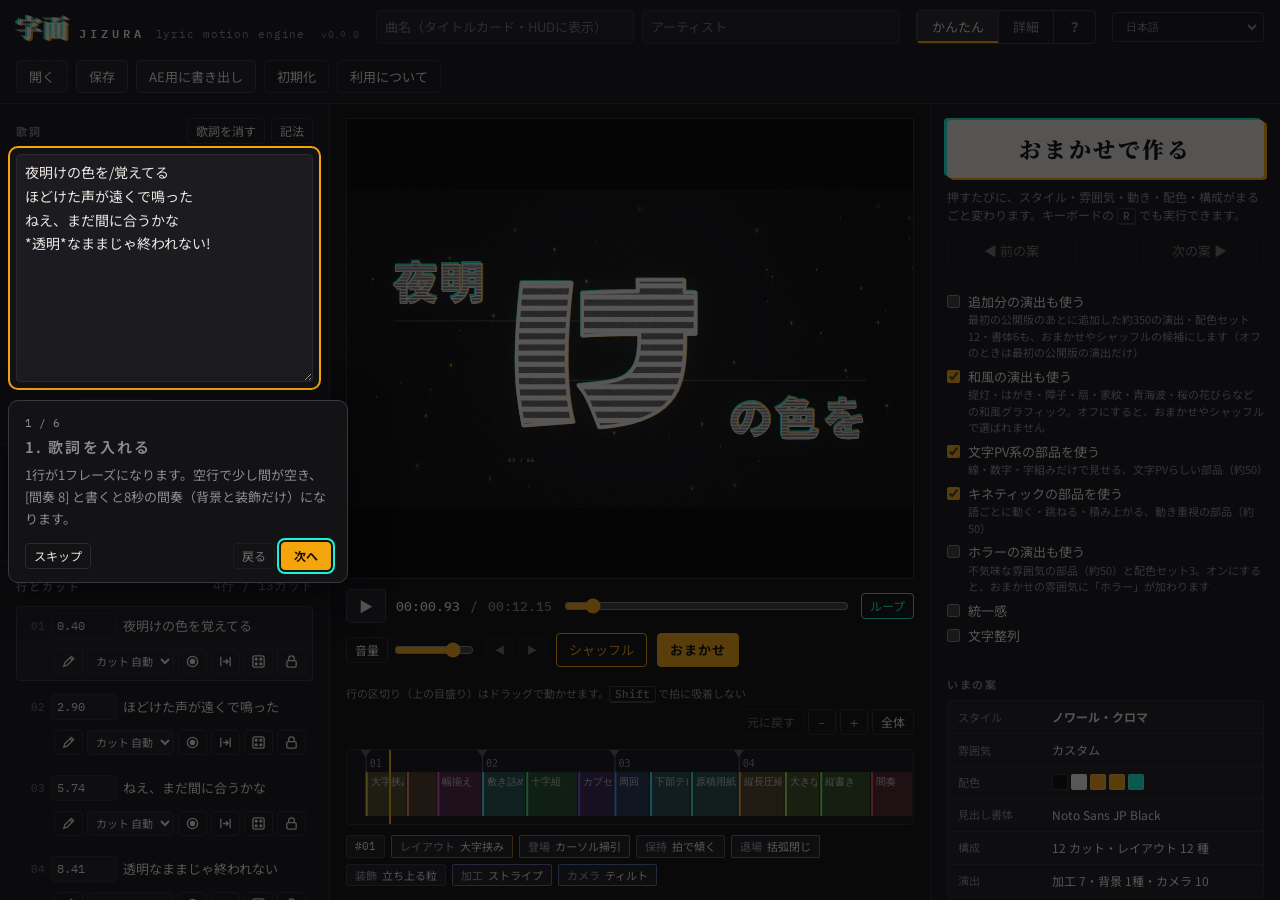
==== index.html @ 5ba3608b "Add a desktop window and photo staging for lyric videos. Open JIZURA in its own window, place pictur" ====
<!doctype html>
<html lang="ja">
<head>
<meta charset="utf-8">
<meta name="viewport" content="width=device-width, initial-scale=1, viewport-fit=cover">
<title>JIZURA 字面</title>
<meta name="description" content="歌詞を入れると文字PV（リリックモーション）を自動で組み立てて MP4 に書き出すブラウザアプリ">
<link rel="canonical" href="https://852wa.github.io/JIZURA/">
<link rel="alternate" hreflang="ja" href="https://852wa.github.io/JIZURA/">
<link rel="alternate" hreflang="en" href="https://852wa.github.io/JIZURA/en/">
<link rel="alternate" hreflang="zh-Hant" href="https://852wa.github.io/JIZURA/zh-hant/">
<link rel="alternate" hreflang="zh-Hans" href="https://852wa.github.io/JIZURA/zh-hans/">
<link rel="alternate" hreflang="ko" href="https://852wa.github.io/JIZURA/ko/">
<link rel="alternate" hreflang="id-ID" href="https://852wa.github.io/JIZURA/id/">
<link rel="alternate" hreflang="vi" href="https://852wa.github.io/JIZURA/vi/">
<meta property="og:type" content="website">
<meta property="og:title" content="JIZURA 字面">
<meta property="og:description" content="歌詞を入れると文字PV（リリックモーション）を自動で組み立てて MP4 に書き出すブラウザアプリ">
<meta property="og:url" content="https://852wa.github.io/JIZURA/">
<meta name="twitter:card" content="summary">
<link rel="preconnect" href="https://fonts.googleapis.com">
<link rel="preconnect" href="https://fonts.gstatic.com" crossorigin>
<style>
:root {
  color-scheme: dark;
  --ink: #0c0c0e;
  --panel: #131316;
  --raised: #1b1b20;
  --raised2: #232329;
  --line: #2a2a31;
  --line2: #383840;
  --text: #ece7e1;
  --muted: #8e8a94;
  --faint: #5d5a63;
  --amber: #f5a50c;
  --cyan: #16f4d4;
  --rose: #ff6f9c;
  --danger: #ff5a6a;
  --ui: "IBM Plex Sans JP", "Noto Sans JP", "Hiragino Sans", "Yu Gothic UI", "Meiryo", system-ui, sans-serif;
  --mono: "IBM Plex Mono", "SFMono-Regular", Consolas, monospace;
  --brand: "Zen Old Mincho", "Noto Serif JP", "Yu Mincho", serif;
  --r: 4px;
}
html, body { height: 100%; }
[hidden] { display: none !important; }
body { margin: 0; background: var(--ink); color: var(--text); font: 13px/1.5 var(--ui); -webkit-font-smoothing: antialiased; }
* { box-sizing: border-box; }
button, input, select, textarea { font: inherit; color: inherit; }
:focus-visible { outline: 2px solid var(--cyan); outline-offset: 2px; }
@media (prefers-reduced-motion: reduce) { * { transition: none !important; } }

#app { display: flex; flex-direction: column; min-height: 100%; }

/* ---------- top bar ---------- */
.bar { display: flex; align-items: center; gap: 16px; padding-block: 10px; padding-inline: 16px; border-bottom: 1px solid var(--line); background: var(--panel); flex-wrap: wrap; }
.brand { display: flex; align-items: baseline; gap: 10px; min-width: 0; }
.brand .mark { font: 900 26px/1 var(--brand); letter-spacing: 0.02em; color: var(--text); text-shadow: -2px -1px 0 rgba(22,244,212,0.85), 2px 1px 0 rgba(245,165,12,0.9); }
.brand .word { font: 600 12px/1 var(--mono); letter-spacing: 0.34em; color: var(--text); }
.brand .tag { font: 400 11px/1 var(--mono); color: var(--muted); letter-spacing: 0.08em; }
.brand .ver { font: 400 10px/1 var(--mono); color: var(--muted); opacity: 0.8; margin-left: 6px; letter-spacing: 0.04em; }
.proj { display: flex; gap: 8px; flex: 1 1 280px; min-width: 0; }
.proj input { flex: 1 1 0; min-width: 0; }
.acts { display: flex; gap: 8px; flex-wrap: wrap; }
.lang-switch { display: inline-flex; align-items: center; gap: 3px; flex: none; font: 500 11px var(--mono); border: 1px solid var(--line2); border-radius: var(--r); padding: 3px; }
.lang-switch a, .lang-switch span { display: inline-block; padding: 3px 7px; color: var(--muted); text-decoration: none; border-radius: 2px; }
.lang-switch a:hover { color: var(--text); background: var(--raised2); }
.lang-switch [aria-current=page] { color: var(--ink); background: var(--amber); }
html[lang=en] { --ui: system-ui, -apple-system, "Segoe UI", sans-serif; --brand: Georgia, "Times New Roman", serif; }
html[lang=zh-Hant] { --ui: "Noto Sans TC", "PingFang TC", "Microsoft JhengHei", system-ui, sans-serif; }
html[lang=ko] { --ui: "Noto Sans KR", "Apple SD Gothic Neo", "Malgun Gothic", system-ui, sans-serif; --brand: "Noto Serif KR", "AppleMyungjo", "Batang", serif; }
html[lang=en] .work { grid-template-columns: minmax(315px, 365px) minmax(0, 1fr) minmax(350px, 395px); }
html[lang=en] .slider { grid-template-columns: 124px minmax(0, 1fr) 36px 30px; }
html[lang=en] .now-row { grid-template-columns: 105px minmax(0, 1fr); }
html[lang=en] .font-row { grid-template-columns: 95px minmax(0, 1fr); }
html[lang=en] .ln .tools select { max-width: 130px; }
html[lang=en] .fields .field { overflow-wrap: anywhere; }
html[lang=en] .easy-grid button, html[lang=en] .tabs button { white-space: normal; line-height: 1.2; }

/* ---------- controls ---------- */
input[type=text], input[type=number], input:not([type]), select, textarea {
  background: var(--raised); border: 1px solid var(--line); border-radius: var(--r); padding: 6px 8px; min-width: 0;
}
input[type=number] { font-family: var(--mono); }
textarea { width: 100%; resize: vertical; line-height: 1.7; }
select { padding-right: 4px; }
button { background: var(--raised); border: 1px solid var(--line2); border-radius: var(--r); padding: 6px 12px; cursor: pointer; white-space: nowrap; }
button:hover { background: var(--raised2); border-color: #4a4a54; }
button:disabled { opacity: 0.45; cursor: not-allowed; }
button.small { padding: 3px 8px; font-size: 12px; }
button.ghost { background: transparent; border-color: var(--line); }
button.primary { background: var(--amber); color: #120c00; border-color: var(--amber); font-weight: 700; }
button.primary:hover { background: #ffb52a; }
button.accent { border-color: var(--amber); color: var(--amber); background: transparent; }
button.accent:hover { background: rgba(245,165,12,0.1); }
button[aria-pressed=true] { border-color: var(--cyan); color: var(--cyan); }
button.icon { padding: 4px 6px; line-height: 0; }
button.icon svg { width: 15px; height: 15px; }
label.file { position: relative; display: inline-flex; align-items: center; gap: 6px; background: var(--raised); border: 1px dashed var(--line2); border-radius: var(--r); padding: 6px 12px; cursor: pointer; }
label.file:hover { border-color: var(--amber); }
label.file input { position: absolute; inset: 0; opacity: 0; cursor: pointer; width: 100%; }
.muted { color: var(--muted); }
.mono { font-family: var(--mono); }
h2, h3 { margin: 0; font-weight: 600; }
h2 { font-size: 11px; letter-spacing: 0.18em; color: var(--muted); }
h3 { font-size: 11px; letter-spacing: 0.14em; color: var(--muted); margin-top: 18px; margin-bottom: 8px; }

/* ---------- workspace ---------- */
.work { flex: 1; display: grid; grid-template-columns: minmax(270px, 330px) minmax(0, 1fr) minmax(290px, 350px); min-height: 0; }
.col { min-width: 0; min-height: 0; }
.col-left, .col-right { background: var(--panel); overflow: auto; }
.col-left { border-right: 1px solid var(--line); }
.col-right { border-left: 1px solid var(--line); }
.sec { padding: 14px 16px; border-bottom: 1px solid var(--line); display: flex; flex-direction: column; gap: 10px; }
.sec-h { display: flex; align-items: center; justify-content: space-between; gap: 8px; }
#lyrics { min-height: 150px; font-size: 14px; }
.syntax { font-size: 12px; color: var(--muted); background: var(--raised); border: 1px solid var(--line); border-radius: var(--r); padding: 10px 12px; }
.syntax code { font-family: var(--mono); color: var(--amber); }
.syntax ul { margin: 0; padding-left: 16px; display: grid; gap: 3px; }
.row { display: flex; align-items: center; gap: 8px; flex-wrap: wrap; }
.audio-name { font-size: 12px; overflow-wrap: anywhere; }
.fields { display: grid; grid-template-columns: repeat(3, minmax(0, 1fr)); gap: 8px; }
.field { display: flex; flex-direction: column; gap: 4px; font-size: 11px; color: var(--muted); }
.field input, .field select { width: 100%; }
.tapbox { border: 1px solid var(--amber); border-radius: var(--r); padding: 10px; display: grid; gap: 8px; background: rgba(245,165,12,0.06); }
.tapbox .next { font-size: 15px; }
button.tap { font: 700 18px/1 var(--mono); letter-spacing: 0.2em; padding: 16px; background: var(--amber); color: #120c00; border-color: var(--amber); }
/* タップ同期中は行一覧の自動スクロールで押せなくなるので、左カラムの先頭に貼り付けて固定する */
.col-left > #tapPanel { position: sticky; top: 0; z-index: 20; margin: 10px 12px; background-color: var(--panel); background-image: linear-gradient(rgba(245,165,12,0.10), rgba(245,165,12,0.10)); box-shadow: 0 10px 24px rgba(0,0,0,0.5); }
.tapbox.compact .hint { display: none; }
/* 固定レイアウトにならない広さ／高さのときは、左カラムがスクロールしないのでビューポートに重ねて固定する */
@media (max-width: 1180px), (max-height: 619px) {
  .col-left > #tapPanel { position: fixed; top: 8px; left: 8px; right: 8px; bottom: auto; margin: 0; max-height: 62vh; overflow: auto; box-shadow: 0 14px 40px rgba(0,0,0,0.6); }
}

/* line list */
#lineList { list-style: none; margin: 0; padding: 0; display: grid; gap: 6px; }
.ln { display: grid; grid-template-columns: 22px 66px minmax(0, 1fr); gap: 4px 6px; align-items: center; padding: 6px; border: 1px solid transparent; border-radius: var(--r); }
.ln:hover { background: var(--raised); }
.ln.cur { border-color: var(--line2); background: var(--raised); }
.ln .no { font: 500 11px var(--mono); color: var(--faint); text-align: right; }
.ln .time { width: 100%; padding: 3px 5px; font-size: 12px; }
.ln .txt { overflow: hidden; text-overflow: ellipsis; white-space: nowrap; cursor: pointer; }
.ln .meta { grid-column: 2 / 4; display: flex; justify-content: space-between; align-items: flex-start; gap: 6px; flex-wrap: wrap; }
.ln .tools { display: flex; gap: 4px; flex: 0 1 auto; flex-wrap: wrap; justify-content: flex-end; margin-left: auto; }
.ln .tools select { padding: 2px 4px; font-size: 11px; max-width: 92px; width: auto; }
.ln .cuts { display: flex; gap: 4px; flex-wrap: wrap; min-width: 0; flex: 1 1 140px; }
.ln .cuts span { font-size: 10px; padding: 1px 6px; border-radius: 2px; border: 1px solid var(--line2); color: var(--muted); cursor: pointer; }
.ln .cuts span:hover { color: var(--text); border-color: var(--amber); }
.ln .cuts select.cut-lay { font-size: 10px; padding: 1px 4px; max-width: 112px; border: 1px solid var(--line2); border-radius: 2px; background: var(--raised); color: var(--text); }
.ln .cuts select.cut-lay.is-forced { border-color: var(--amber); color: var(--text); }

/* ---------- stage ---------- */
.col-stage { display: flex; flex-direction: column; gap: 10px; padding: 14px 16px; min-width: 0; }
.viewport { position: relative; width: 100%; background: #000; border: 1px solid var(--line); display: grid; place-items: center; overflow: hidden; }
.viewport canvas { display: block; width: 100%; height: auto; max-height: 68vh; object-fit: contain; }
.field-wide { grid-column: span 2; }
.lang-row { display: flex; align-items: center; flex-wrap: wrap; gap: 6px; margin-top: 6px; font-size: 11px; color: var(--muted); }
.lang-row select { width: auto; }
.key-badge { position: absolute; right: 10px; top: 10px; background: rgba(12,12,14,0.78); border: 1px solid var(--line2); color: #fff; padding: 3px 8px; border-radius: var(--r); font-size: 11px; pointer-events: none; letter-spacing: .04em; }
.key-badge i { display: inline-block; width: 9px; height: 9px; border-radius: 2px; margin-right: 6px; vertical-align: -1px; border: 1px solid rgba(255,255,255,.5); }
.overlay-msg { position: absolute; left: 12px; bottom: 12px; background: rgba(12,12,14,0.85); border: 1px solid var(--line2); padding: 6px 10px; border-radius: var(--r); font-size: 12px; }
.transport { display: flex; align-items: center; gap: 10px; flex-wrap: wrap; }
.transport .vol { display: inline-flex; align-items: center; gap: 4px; }
.transport .vol input[type=range] { flex: 0 0 80px; width: 80px; }
#btnLoop[data-mode="line"], #btnLoop[data-mode="cut"] { color: var(--amber); }
#btnLoop[aria-pressed="false"] { opacity: 0.55; }
.transport .tc { font: 500 13px var(--mono); font-variant-numeric: tabular-nums; }
.transport input[type=range] { flex: 1 1 160px; accent-color: var(--amber); }
button.play { width: 40px; height: 34px; padding: 0; font-size: 14px; }
/* timeline controls, export range, line tools */
.tl-bar { display: flex; justify-content: space-between; align-items: center; gap: 8px; margin: 8px 0 4px; flex-wrap: wrap; }
.tl-hint { font-size: 11px; }
.tl-btns { display: flex; gap: 4px; margin-left: auto; }
.rng-row { display: flex; align-items: center; gap: 6px; flex-wrap: wrap; margin: 10px 0 2px; font-size: 12px; }
.rng-row select { width: auto; max-width: 150px; }
.rng-lab { color: var(--muted); font-size: 11px; }
.rngInfo { font-size: 11px; }
.ln.in-range { border-color: var(--amber); }
.ln.is-inter .txt { color: var(--muted); font-style: italic; }
.ln .txt-edit { width: 100%; padding: 3px 6px; font-size: 13px; }
.ln .tools .icon[aria-pressed=true] { color: var(--amber); }
#timeline { width: 100%; height: 76px; display: block; background: var(--panel); border: 1px solid var(--line); border-radius: var(--r); cursor: pointer; touch-action: none; }
.cutinfo { display: flex; gap: 6px; flex-wrap: wrap; align-items: center; min-height: 26px; flex: none; }
.cutinfo .cut-roll { margin-left: 2px; }
.chip { font-size: 11px; padding: 2px 8px; border-radius: 2px; border: 1px solid var(--line2); color: var(--text); background: var(--raised); }
.chip b { font-weight: 500; color: var(--muted); margin-right: 5px; }
button.chip { cursor: pointer; font: inherit; }
button.chip:hover { border-color: var(--amber); color: var(--text); }
button.chip.is-forced { border-color: var(--amber); }
button.chip[aria-pressed=true] { border-color: var(--cyan); color: var(--cyan); }
.cut-pick { border: 1px solid var(--line); border-radius: var(--r); background: var(--panel); padding: 8px; max-height: min(42vh, 420px); overflow: auto; }
.cut-pick-h { display: flex; align-items: center; gap: 8px; margin-bottom: 8px; position: sticky; top: 0; background: var(--panel); z-index: 1; padding-bottom: 4px; }
.cut-pick-h strong { font-size: 12px; }
.cut-pick-h .muted { flex: 1; font-size: 11px; }
.cut-pick .tech-grid { display: grid; grid-template-columns: repeat(auto-fill, minmax(112px, 1fr)); gap: 8px; padding: 0; min-height: 96px; }
.cut-pick .tcard { cursor: pointer; width: 100%; text-align: left; }
.cut-pick .tcard.is-on { border-color: var(--amber); box-shadow: 0 0 0 1px var(--amber); }
.cut-pick .tcard canvas { width: 100%; aspect-ratio: 16 / 9; display: block; background: #0c0c0e; }
.chip { font-size: 11px; padding: 2px 8px; border-radius: 2px; border: 1px solid var(--line2); color: var(--text); background: var(--raised); }
.chip b { font-weight: 500; color: var(--muted); margin-right: 5px; }
.chip.l { border-color: rgba(245,165,12,0.6); }
.chip.e { border-color: rgba(22,244,212,0.55); }
.chip.x { border-color: rgba(255,111,156,0.6); }
.chip.h { border-color: #55525c; }
.hint { font-size: 12px; color: var(--muted); }

/* ---------- right panel ---------- */
.tabs { display: grid; grid-template-columns: repeat(4, 1fr); border-bottom: 1px solid var(--line); position: sticky; top: 0; background: var(--panel); z-index: 2; }
.tabs button { border: 0; border-radius: 0; background: transparent; padding: 11px 4px; color: var(--muted); border-bottom: 2px solid transparent; }
.tabs button[aria-selected=true] { color: var(--text); border-bottom-color: var(--amber); }
.tabpane { padding: 14px 16px 24px; }
.style-grid { display: grid; grid-template-columns: repeat(3, minmax(0, 1fr)); gap: 8px; }
.stile { display: flex; flex-direction: column; gap: 5px; padding: 0; border: 1px solid var(--line); background: transparent; border-radius: var(--r); overflow: hidden; text-align: left; }
.stile canvas { width: 100%; aspect-ratio: 16 / 9; display: block; }
.stile span { font-size: 11px; padding: 0 7px 6px; white-space: nowrap; overflow: hidden; text-overflow: ellipsis; }
.stile[aria-pressed=true] { border-color: var(--amber); box-shadow: 0 0 0 1px var(--amber); color: var(--text); }
.slider { display: grid; grid-template-columns: 96px minmax(0, 1fr) 36px 30px; gap: 8px; align-items: center; margin-bottom: 8px; }
.slider input { width: 100%; accent-color: var(--amber); }
.slider output { font: 500 11px var(--mono); color: var(--muted); text-align: right; }
.checks { display: grid; grid-template-columns: repeat(2, minmax(0, 1fr)); gap: 3px 10px; }
.checks label { display: flex; align-items: center; gap: 6px; font-size: 12px; padding: 2px 0; }
.checks input { accent-color: var(--amber); }
.tgroup .checks.tech-grid { display: grid; grid-template-columns: repeat(auto-fill, minmax(128px, 1fr)); gap: 8px; padding: 0 10px 10px; }
.tcard { display: flex; flex-direction: column; gap: 4px; padding: 0; border: 1px solid var(--line); border-radius: var(--r); overflow: hidden; background: var(--panel); cursor: pointer; }
.tcard:hover { border-color: var(--line2); }
.tcard canvas { width: 100%; aspect-ratio: 16 / 9; display: block; background: #0c0c0e; }
.tcard .tcard-name { display: flex; align-items: center; gap: 5px; font-size: 11px; padding: 0 6px 6px; min-width: 0; }
.tcard .tcard-name span { white-space: nowrap; overflow: hidden; text-overflow: ellipsis; min-width: 0; }
.tcard.set-off { opacity: 0.5; }
.group-h { display: flex; justify-content: space-between; align-items: center; margin-top: 16px; margin-bottom: 6px; }
.tgroup { border: 1px solid var(--line); border-radius: var(--r); margin-bottom: 8px; background: var(--raised); }
.tgroup summary { display: flex; justify-content: space-between; align-items: center; padding: 8px 10px; cursor: pointer; list-style: none; font-size: 12px; }
.tgroup summary::-webkit-details-marker { display: none; }
.tgroup summary::before { content: '▸'; color: var(--muted); margin-right: 8px; transition: transform .15s; }
.tgroup[open] summary::before { transform: rotate(90deg); }
.tgroup .tg-name { flex: 1; font-weight: 600; }
.tgroup .tg-cnt { color: var(--muted); font-size: 11px; }
/* locks: same look as the per-line lock button (icon ghost + SVG, accent colour while pressed) */
.tgroup summary .lk { flex: none; margin-left: 6px; }
.lk[aria-pressed="true"] { color: var(--amber); }
.tgroup .tg-tools { display: flex; gap: 6px; padding: 0 10px 8px; }
.tgroup .checks { padding: 0 10px 10px; }
.chip.t { border-color: rgba(180,140,255,0.6); }
.chip.b { border-color: rgba(120,200,120,0.55); }
.chip.c { border-color: rgba(120,170,255,0.6); }
.group-h:first-child { margin-top: 0; }
.color-row { display: grid; grid-template-columns: repeat(3, minmax(0, 1fr)); gap: 8px; }
.color-row label { display: flex; flex-direction: column; gap: 3px; font-size: 11px; color: var(--muted); }
.color-row input[type=color] { width: 100%; height: 28px; padding: 0; border: 1px solid var(--line); background: transparent; border-radius: var(--r); }
.font-row { display: grid; grid-template-columns: 70px minmax(0, 1fr); gap: 8px; align-items: center; margin-bottom: 6px; font-size: 12px; }
.progress { height: 6px; background: var(--raised2); border-radius: 3px; overflow: hidden; }
.progress i { display: block; height: 100%; width: 0; background: linear-gradient(90deg, var(--cyan), var(--amber)); }
.outbtns { display: grid; gap: 8px; margin-top: 12px; }
.outbtns button { padding: 10px 12px; }
.note { font-size: 12px; color: var(--muted); border-left: 2px solid var(--line2); padding-left: 10px; margin-top: 12px; }
.kbd { font: 500 11px var(--mono); border: 1px solid var(--line2); border-bottom-width: 2px; padding: 0 5px; border-radius: 3px; }

label.check { display: flex; align-items: flex-start; gap: 8px; margin-bottom: 8px; cursor: pointer; }
label.check input { margin: 3px 0 0; flex: none; accent-color: var(--amber); }
label.check small { display: block; font-size: 11px; color: var(--muted); }

/* ---------- modes / おまかせ ---------- */
.modes { display: inline-flex; border: 1px solid var(--line2); border-radius: var(--r); overflow: hidden; }
.modes button { border: 0; border-radius: 0; background: transparent; padding: 6px 14px; color: var(--muted); }
.modes button + button { border-left: 1px solid var(--line2); }
.modes button[aria-pressed=true] { background: var(--raised2); color: var(--text); box-shadow: inset 0 -2px 0 var(--amber); }
#app.is-easy .tabs, #app.is-easy .tabpane, #app.is-easy .pro-only { display: none !important; }
.hist-btns { display: inline-flex; gap: 4px; }
button.icon-txt { font-size: 10px; min-width: 28px; }
.transport #btnOmakase { letter-spacing: 0.08em; }

.easy { padding: 16px 16px 28px; display: grid; gap: 18px; }
.easy h3 { margin: 0 0 8px; }
.easy-hero { display: grid; gap: 10px; }
button.omakase {
  position: relative; padding: 18px 14px; font: 900 22px/1 var(--brand); letter-spacing: 0.12em;
  background: var(--text); color: var(--ink); border: 0; border-radius: var(--r);
  box-shadow: -3px -2px 0 var(--cyan), 3px 2px 0 var(--amber);
  transition: transform .12s ease, box-shadow .12s ease;
}
button.omakase:hover { background: #fff; box-shadow: -5px -3px 0 var(--cyan), 5px 3px 0 var(--amber); }
button.omakase:active { transform: translateY(1px) scale(0.99); box-shadow: -1px -1px 0 var(--cyan), 1px 1px 0 var(--amber); }
button.omakase:disabled { box-shadow: none; }
.easy-hero .hint { margin: 0; }
.hist-row { display: grid; grid-template-columns: 1fr auto 1fr; gap: 8px; align-items: center; }
.hist-row #histPos { font-size: 11px; text-align: center; min-width: 44px; }
.now { display: grid; gap: 1px; background: var(--line); border: 1px solid var(--line); border-radius: var(--r); overflow: hidden; }
.now-row { display: grid; grid-template-columns: 84px minmax(0, 1fr); gap: 10px; align-items: center; padding: 7px 10px; background: var(--raised); font-size: 12px; }
.now-row .k { color: var(--muted); font-size: 11px; }
.now-row .v { display: flex; align-items: center; gap: 8px; min-width: 0; overflow: hidden; text-overflow: ellipsis; white-space: nowrap; }
.now-row b { font-weight: 700; }
.tagl { font: 500 10px var(--mono); color: var(--cyan); border: 1px solid rgba(22,244,212,0.5); padding: 0 5px; border-radius: 2px; }
.easy-grid { display: grid; grid-template-columns: repeat(2, minmax(0, 1fr)); gap: 8px; }
.easy-grid button { padding: 10px 8px; }
.easy .fields { display: grid; grid-template-columns: repeat(3, minmax(0, 1fr)); gap: 8px; }
.easy .exp-box { margin-top: 10px; }
.swatches { display: inline-flex; gap: 3px; vertical-align: middle; }
.swatches i { width: 16px; height: 16px; border-radius: 2px; border: 1px solid rgba(255,255,255,0.18); display: inline-block; }
#paletteSwatch i { width: 22px; height: 22px; }
.toast {
  position: absolute; top: 12px; left: 50%; transform: translate(-50%, -6px); opacity: 0;
  display: flex; align-items: center; gap: 10px; max-width: calc(100% - 24px);
  background: rgba(12,12,14,0.9); border: 1px solid var(--line2); border-left: 2px solid var(--amber);
  padding: 7px 12px; border-radius: var(--r); font-size: 12px; white-space: nowrap; overflow: hidden; text-overflow: ellipsis; pointer-events: none;
  transition: opacity .2s ease, transform .2s ease;
}
.toast.in { opacity: 1; transform: translate(-50%, 0); }
.toast.out { opacity: 0; transform: translate(-50%, -6px); }

/* ---------- 利用について ---------- */
button.linkish { background: none; border: 0; padding: 4px 0; color: var(--muted); font-size: 12px; text-decoration: underline; text-underline-offset: 3px; cursor: pointer; justify-self: start; }
button.linkish:hover { color: var(--text); background: none; }
dialog.terms { width: min(520px, calc(100vw - 32px)); max-height: calc(100vh - 48px); overflow: auto; padding: 22px 24px 18px; background: var(--panel); color: var(--text); border: 1px solid var(--line2); border-radius: 8px; box-shadow: 0 20px 60px rgba(0,0,0,0.55); }
dialog.terms .reset-list { margin: 0 0 12px; padding-left: 18px; display: grid; gap: 3px; font-size: 13px; }
button.danger { background: #c9433a; border-color: #c9433a; color: #fff; font-weight: 700; }
button.danger:hover { background: #dd5146; }
.sec-btns { display: inline-flex; gap: 6px; }
dialog.terms::backdrop { background: rgba(6,6,8,0.66); }
dialog.terms h2 { font-size: 15px; letter-spacing: 0.08em; color: var(--text); margin: 0 0 14px; }
dialog.terms p { margin: 0 0 10px; line-height: 1.75; font-size: 13px; }
dialog.terms a { color: var(--cyan); word-break: break-all; }
.terms-main { border-left: 3px solid var(--amber); background: var(--raised); padding: 12px 14px 4px; border-radius: 0 var(--r) var(--r) 0; margin-bottom: 14px; }
.terms-main .terms-big { font-size: 15px; }
.terms-main strong { color: var(--amber); font-weight: 700; }
.terms-sub { color: var(--muted); font-size: 12px !important; }
.terms-note { font-size: 12px !important; }
.terms-oss { font-size: 12px; color: var(--muted); margin: 4px 0 14px; }
.terms-oss summary { cursor: pointer; }
.terms-oss p { font-size: 12px !important; margin-top: 6px; }
.terms-foot { display: flex; justify-content: space-between; align-items: center; gap: 12px; border-top: 1px solid var(--line); padding-top: 12px; }

/* ---------- fixed workspace (wide & tall enough windows) ----------
   The page no longer scrolls as a whole: the header and the preview + timeline stay put, and the
   lyrics / line list (left) and settings (right) scroll inside their own columns. */
@media (min-width: 1181px) and (min-height: 620px) {
  html.fixed-ok body { overflow: hidden; }
  html.fixed-ok #app { height: 100vh; height: 100dvh; min-height: 0; }
  html.fixed-ok .work { overflow: hidden; }
  html.fixed-ok .col-left, html.fixed-ok .col-right { overscroll-behavior: contain; }
  html.fixed-ok .col-stage { overflow: hidden auto; }
  html.fixed-ok .viewport { flex: 1 1 0; min-height: 180px; }
  html.fixed-ok .viewport canvas { max-height: none; }
}

/* ---------- responsive ---------- */
@media (max-width: 1180px) {
  .work { grid-template-columns: minmax(0, 1fr) minmax(0, 1fr); }
  html[lang=en] .work { grid-template-columns: minmax(0, 1fr) minmax(0, 1fr); }
  .col-stage { grid-column: 1 / -1; order: -1; }
  .col-left { border-right: 1px solid var(--line); }
  .col-right { border-left: 0; }
}
@media (max-width: 760px) {
  .work { grid-template-columns: minmax(0, 1fr); }
  html[lang=en] .work { grid-template-columns: minmax(0, 1fr); }
  .col-left, .col-right { border: 0; border-top: 1px solid var(--line); }
  .bar { gap: 10px; }
  .brand .tag { display: none; }
  .fields { grid-template-columns: repeat(2, minmax(0, 1fr)); }
  .easy .fields { grid-template-columns: repeat(3, minmax(0, 1fr)); }
  #app.is-easy .col-right { order: 0; border-top: 1px solid var(--line); }
  #app.is-easy .col-left { order: 1; }
  .transport .hist-btns { display: none; }
}

/* 追加分 / 和風 switches + badges */
.pick-sets { margin: 12px 0 6px; text-align: left; }
.pick-sets label.check { margin-bottom: 6px; }
.easy-hero .pick-sets { margin-top: 14px; }
.set-badge { display: inline-block; margin-left: 4px; padding: 0 4px; border: 1px solid var(--amber); border-radius: 3px; color: var(--amber); font-size: 10px; line-height: 15px; vertical-align: 1px; }
.set-badge.ex { border-color: var(--cyan, #4cc9d9); color: var(--cyan, #4cc9d9); }
.set-badge.set-horror { border-color: #c0544a; color: #e0786e; }
.set-badge.set-typo { border-color: #9aa3ad; color: #c5ccd3; }
.set-badge.set-kinetic { border-color: #7fbf6a; color: #9fd98a; }
.checks label.set-off { opacity: 0.45; }
.checks label.set-off .set-badge { border-color: var(--muted); color: var(--muted); }
.stile { position: relative; }
.stile .badges { position: absolute; top: 4px; left: 4px; padding: 0; display: flex; gap: 3px; }
.stile .set-badge { margin: 0; padding: 0 4px; font-size: 10px; line-height: 15px; background: rgba(0,0,0,0.55); }
.stile.set-off { opacity: 0.55; }

/* ---------- かんたんモードの案内ツアー ---------- */
.tour { position: fixed; inset: 0; z-index: 200; pointer-events: auto; }
.tour-spot { position: fixed; border-radius: 8px; box-shadow: 0 0 0 9999px rgba(8, 8, 10, 0.66); outline: 2px solid var(--amber); transition: all 0.22s ease; pointer-events: none; }
.tour-bub { position: fixed; width: min(340px, calc(100vw - 24px)); background: var(--panel); color: var(--text); border: 1px solid var(--line2); border-radius: 10px; padding: 14px 16px 12px; box-shadow: 0 12px 40px rgba(0,0,0,0.5); transition: top 0.22s ease, left 0.22s ease; }
.tour-step { font-size: 11px; }
.tour-title { margin: 4px 0 6px; font-size: 15px; }
.tour-text { margin: 0 0 12px; font-size: 13px; line-height: 1.7; color: var(--muted); }
.tour-nav { display: flex; gap: 6px; align-items: center; }
.tour-sp { flex: 1; }
.tour-btn { min-width: 30px; font-weight: 700; }
button.small.primary { padding: 4px 12px; }

.lang-switch select { font: 500 11px var(--mono); padding: 3px 6px; width: auto; background: transparent; color: var(--muted); border: none; }
.sr-only { position: absolute; width: 1px; height: 1px; overflow: hidden; clip: rect(0 0 0 0); white-space: nowrap; }
.unify-box { margin-bottom: 10px; padding-bottom: 6px; border-bottom: 1px solid var(--line); }
.center-dir { gap: 6px; margin: -2px 0 8px 26px; font-size: 12px; }
.center-dir select { width: auto; }

/* ================= スマホ mode (#app.is-mobile) =================
   one column: sticky header with おまかせ, the preview right under it, then folding sections */
.omk-top, .menu-btn { display: none; }
.mode-mobile { display: none; }
@media (max-width: 900px), (pointer: coarse) { .mode-mobile { display: inline-block; } }
#app.is-mobile .mode-mobile { display: inline-block; }
#app.is-mobile .bar { position: sticky; top: 0; z-index: 40; gap: 8px; padding: 8px 10px; }
#app.is-mobile .brand .tag, #app.is-mobile .brand .word, #app.is-mobile .tour-btn { display: none; }
#app.is-mobile .brand .mark { font-size: 22px; }
#app.is-mobile .omk-top, #app.is-mobile .menu-btn { display: inline-block; }
#app.is-mobile .omk-top { order: 2; margin-left: auto; padding: 9px 16px; font-size: 15px; }
#app.is-mobile .menu-btn { order: 3; padding: 9px 10px; }
#app.is-mobile .modes { order: 4; flex: 1 1 100%; }
#app.is-mobile .modes button { flex: 1 1 0; padding: 7px 4px; }
#app.is-mobile .proj, #app.is-mobile .acts, #app.is-mobile .lang-switch { display: none; order: 5; flex: 1 1 100%; }
#app.is-mobile.menu-open .proj, #app.is-mobile.menu-open .acts, #app.is-mobile.menu-open .lang-switch { display: flex; }
#app.is-mobile .acts > * { flex: 1 1 auto; }
#app.is-mobile .work { display: flex; flex-direction: column; overflow: visible; }
#app.is-mobile .col-left, #app.is-mobile .col-right { overflow: visible; border: 0; border-top: 1px solid var(--line); }
#app.is-mobile .col-stage { order: -1; position: sticky; top: var(--mbar, 96px); z-index: 30; background: var(--ink); padding: 8px 10px; gap: 6px; box-shadow: 0 8px 18px rgba(0,0,0,0.45); }
#app.is-mobile .viewport canvas { max-height: 34vh; }
#app.is-mobile .tl-bar, #app.is-mobile #timeline, #app.is-mobile .cutinfo, #app.is-mobile .transport .vol, #app.is-mobile #btnLoop, #app.is-mobile #btnShuffle, #app.is-mobile #btnOmakase { display: none; }
#app.is-mobile .transport { gap: 8px; flex-wrap: nowrap; }
#app.is-mobile .transport .hist-btns { display: inline-flex; }
#app.is-mobile .col-right { order: 0; }
#app.is-mobile .col-left { order: 1; }
#app.is-mobile .easy-hero .omakase { display: none; }
#app.is-mobile button, #app.is-mobile select, #app.is-mobile input[type=text], #app.is-mobile label.file { min-height: 40px; }
#app.is-mobile button.small, #app.is-mobile .ln button, #app.is-mobile .ln select { min-height: 34px; }
#app.is-mobile .easy .fields, #app.is-mobile .fields { grid-template-columns: repeat(2, minmax(0, 1fr)); }
/* folding sections: tap the heading */
#app.is-mobile .sec > .sec-h h2 { cursor: pointer; font-size: 13px; }
#app.is-mobile .sec > .sec-h h2::before { content: '▾'; display: inline-block; width: 1.2em; color: var(--amber); }
#app.is-mobile .sec.fold > .sec-h h2::before { content: '▸'; }
#app.is-mobile .sec.fold > :not(.sec-h) { display: none !important; }
/* lines: one compact row each, tap to open its tools */
#app.is-mobile .ln { grid-template-columns: 22px minmax(0, 1fr); padding: 8px 6px; }
#app.is-mobile .ln .time { display: none; }
#app.is-mobile .ln .meta { display: none; grid-column: 1 / -1; }
#app.is-mobile .ln.open .meta { display: block; }
#app.is-mobile .ln .txt { white-space: nowrap; overflow: hidden; text-overflow: ellipsis; }
#app.is-mobile .ln.open .txt { white-space: normal; }
.exp-share { width: 100%; margin-bottom: 8px; }
#app.is-mobile .transport .tc.muted, #app.is-mobile #timeDur { display: none; }
#app.is-mobile .transport input[type=range] { flex: 1 1 40px; min-width: 0; }
#app.is-mobile .transport .hist-btns button { min-width: 36px; padding: 4px 8px; }
#app.is-mobile button.play { flex: none; width: 44px; }
#view.char-move { cursor: grab; }
#view.char-scale { cursor: nwse-resize; }

</style>
</head>
<body>
<div id="tour" class="tour" hidden role="dialog" aria-modal="true" aria-labelledby="tourTitle">
  <div class="tour-spot"></div>
  <div class="tour-bub">
    <div class="tour-step mono muted"></div>
    <h3 id="tourTitle" class="tour-title"></h3>
    <p class="tour-text"></p>
    <div class="tour-nav"><button class="tour-skip ghost small">スキップ</button><span class="tour-sp"></span><button class="tour-prev ghost small">戻る</button><button class="tour-next primary small">次へ</button></div>
  </div>
</div>
<div id="app">
  <header class="bar">
    <div class="brand"><span class="mark" aria-hidden="true">字面</span><span class="word">JIZURA</span><span class="tag">lyric motion engine</span><span class="ver">v0.9.0</span></div>
    <div class="proj">
      <input id="songTitle" type="text" placeholder="曲名（タイトルカード・HUDに表示）" aria-label="曲名">
      <input id="songArtist" type="text" placeholder="アーティスト" aria-label="アーティスト">
    </div>
    <button id="btnOmakaseTop" class="primary omk-top" title="スタイル・雰囲気・演出・配色をまるごとランダムに">おまかせ</button>
    <button id="btnMenu" class="ghost menu-btn" aria-expanded="false" aria-controls="appMenu">メニュー</button>
    <div class="modes" role="group" aria-label="表示モード">
      <button id="modeMobile" class="mode-mobile" aria-pressed="false" title="スマホ向けの画面（おまかせを上に固定、行はたたんで表示）">スマホ</button>
      <button id="modeEasy" aria-pressed="false" title="おまかせボタン中心のシンプルな画面">かんたん</button>
      <button id="modePro" aria-pressed="true" title="すべての設定を表示">詳細</button>
      <button id="btnTour" class="ghost tour-btn" title="かんたんモードの使い方を案内します" aria-label="使い方の案内">？</button>
    </div>
    <label class="lang-switch"><span class="sr-only">Language</span><select aria-label="Language" onchange="if(this.value)location.href=this.value"><option value="index.html" lang="ja" selected>日本語</option><option value="en/index.html" lang="en">English</option><option value="zh-hant/index.html" lang="zh-Hant">繁體中文</option><option value="zh-hans/index.html" lang="zh-Hans">简体中文</option><option value="ko/index.html" lang="ko">한국어</option><option value="id/index.html" lang="id-ID">Bahasa Indonesia</option><option value="vi/index.html" lang="vi">Tiếng Việt</option></select></label>
    <div class="acts">
      <label class="file" title="保存したプロジェクト(.json)を開く">開く<input id="fileProject" type="file" accept=".json,application/json"></label>
      <button id="btnSave" title="プロジェクトを .json で保存">保存</button>
      <button id="btnAE" title="After Effects パネル用の構成データを書き出す">AE用に書き出し</button>
      <button id="btnReset" class="ghost" title="歌詞・曲・設定・履歴をすべて消して、最初の状態に戻します">初期化</button>
      <button id="btnTerms" class="ghost terms-open" title="出力物の権利とライセンス">利用について</button>
    </div>
  </header>

  <main class="work">
    <!-- ================= left: lyrics & timing ================= -->
    <section class="col col-left" aria-label="歌詞とタイミング">
      <div id="tapPanel" class="tapbox" hidden>
          <div class="hint">曲に合わせて、各行が始まる瞬間に <span class="kbd">Space</span> かボタンを押してください。押し間違えたら <span class="kbd">Backspace</span> か「1つ戻る」。途中の行からやり直すときは、行一覧の ◎ を押します。</div>
          <div class="next">次: <b id="tapLine">—</b></div>
          <button id="tapBtn" class="tap">TAP</button>
          <button id="tapBack" class="ghost">1つ戻る</button>
          <button id="tapStop" class="ghost">終了する</button>
      </div>
      <div class="sec">
        <div class="sec-h"><h2>歌詞</h2><span class="sec-btns"><button id="btnClearLyrics" class="ghost small" title="歌詞と、行ごとのタイミング・指定・書き出す範囲を消します（「元に戻す」か Ctrl+Z で戻せます）">歌詞を消す</button><button id="btnSyntax" class="ghost small" aria-expanded="false">記法</button></span></div>
        <textarea id="lyrics" rows="9" spellcheck="false" aria-label="歌詞（1行 = 1フレーズ）"></textarea>
        <label class="lang-row">歌詞の言語<select id="lyricLang"><option value="auto">自動判定</option><option value="ja">日本語</option><option value="zh-Hant">繁體中文</option><option value="zh-Hans">简体中文</option><option value="ko">한국어</option><option value="en">English</option></select><span id="langNote" class="muted"></span></label>
        <div id="syntax" class="syntax" hidden>
          <ul>
            <li>1行が1フレーズ。空行は少し間を空けます</li>
            <li><code>夜明けの色を/覚えてる</code> … <code>/</code> でカットの切れ目を指定</li>
            <li><code>*透明*</code> … 強調（大きく・インパクト寄りの演出）</li>
            <li>行末の <code>!</code> … フラッシュと揺れを入れる</li>
            <li><code>歌詞|ruby or note</code> … 注釈レイアウトの小さな文字</li>
            <li><code>[01:23.45]歌詞</code> … LRC のタイムスタンプをそのまま使用</li>
            <li><code>[間奏 8]</code> … 8秒の間奏（歌詞は出さず、背景と装飾だけ）。秒数を省くと4秒、タップ同期やマーカーで長さを合わせられます</li>
            <li><code>#</code> で始まる行 … コメント（無視）</li>
          </ul>
        </div>
      </div>

      <div class="sec">
        <div class="sec-h"><h2>曲とタイミング</h2></div>
        <div id="audioName" class="muted audio-name">曲なし（読み込むと拍を検出してカットを合わせます）</div>
        <div class="row">
          <label class="file" title="mp3 / wav / m4a など">曲を読み込む<input id="audioFile" type="file" accept="audio/*,.mp3,.wav,.m4a,.aac,.ogg,.flac"></label>

          <button id="btnTap" title="曲を再生しながら各行の頭でタップ">タップで同期</button>
        </div>
        <div class="fields pro-only">
          <label class="field">BPM<input id="bpm" type="number" min="0" max="300" step="0.1" placeholder="自動"></label>
          <label class="field">開始(秒)<input id="offset" type="number" min="0" step="0.05"></label>
          <label class="field">行の長さ<input id="lineScale" type="number" min="0.4" max="3" step="0.05"></label>
        </div>
        <div class="row pro-only">
          <label class="row" style="gap:6px"><input id="snap" type="checkbox"> 拍にスナップ</label>
          <button id="btnResetTimes" class="ghost small">手動タイミングを消す</button>
        </div>
      </div>

      <div class="sec">
        <div class="sec-h"><h2>行とカット</h2><span id="linesInfo" class="muted mono"></span></div>
        <ol id="lineList"></ol>
      </div>
    </section>

    <!-- ================= center: stage ================= -->
    <section class="col col-stage" aria-label="プレビュー">
      <div class="viewport" id="viewport"><canvas id="view" width="1280" height="720"></canvas><div id="viewMsg" class="overlay-msg" hidden></div><div id="keyBadge" class="key-badge" hidden></div><div id="toast" class="toast" role="status" aria-live="polite" hidden></div></div>
      <div class="transport">
        <button id="btnPlay" class="play" aria-label="再生">▶</button>
        <span id="timeNow" class="tc">00:00.00</span><span class="tc muted">/</span><span id="timeDur" class="tc muted">00:00.00</span>
        <input id="scrub" type="range" min="0" max="10000" value="0" aria-label="再生位置">
        <button id="btnLoop" class="ghost small" aria-pressed="true" title="全体を繰り返し">ループ</button>
        <span class="vol"><button id="btnMute" class="ghost small" aria-pressed="false" title="クリックで消音／解除（プレビューだけ。書き出しの音量は変わりません）">音量</button><input id="vol" type="range" min="0" max="100" value="80" aria-label="プレビューの音量"></span>
        <span class="hist-btns">
          <button id="btnPrev" class="ghost small icon-txt" title="前の案に戻る" aria-label="前の案">◀</button>
          <button id="btnNext" class="ghost small icon-txt" title="次の案へ進む" aria-label="次の案">▶</button>
        </span>
        <button id="btnShuffle" class="accent" title="設定はそのままで構成だけ再抽選（ロックした行は維持）">シャッフル</button>
        <button id="btnOmakase" class="primary" title="スタイル・雰囲気・演出・配色をまるごとランダムに（キー R）">おまかせ</button>
      </div>
      <div class="tl-bar">
        <span class="tl-hint muted">行の区切り（上の目盛り）はドラッグで動かせます。<span class="kbd">Shift</span> で拍に吸着しない</span>
        <span class="tl-btns">
          <button id="btnUndoEdit" class="ghost small" title="歌詞・タイミングの変更を元に戻す（Ctrl+Z）" disabled>元に戻す</button>
          <button id="tlOut" class="ghost small icon-txt" title="縮小" aria-label="タイムラインを縮小">−</button>
          <button id="tlIn" class="ghost small icon-txt" title="拡大（タイムライン上でホイールでも）" aria-label="タイムラインを拡大">＋</button>
          <button id="tlFit" class="ghost small" title="全体を表示">全体</button>
        </span>
      </div>
      <canvas id="timeline" aria-label="タイムライン（クリックで移動・行の区切りはドラッグで調整）"></canvas>
      <div class="cutinfo" id="cutInfo"></div>
      <div id="cutPick" class="cut-pick pro-only" hidden>
        <div class="cut-pick-h">
          <strong id="cutPickTitle">手法</strong>
          <span class="muted" id="cutPickHint">このカットだけ差し替え</span>
          <button type="button" id="cutPickAuto" class="ghost small">自動</button>
          <button type="button" id="cutPickClose" class="ghost small" aria-label="閉じる">✕</button>
        </div>
        <div id="cutPickGrid" class="tech-grid checks"></div>
      </div>
    </section>

    <!-- ================= right: look & output ================= -->
    <section class="col col-right" aria-label="スタイルと書き出し">
      <div id="easyPanel" class="easy" hidden>
        <div class="easy-hero">
          <button id="btnOmakaseBig" class="omakase">おまかせで作る</button>
          <p class="hint">押すたびに、スタイル・雰囲気・動き・配色・構成がまるごと変わります。キーボードの <span class="kbd">R</span> でも実行できます。</p>
          <div class="hist-row">
            <button id="btnPrev2" class="ghost">◀ 前の案</button>
            <span id="histPos" class="muted mono"></span>
            <button id="btnNext2" class="ghost">次の案 ▶</button>
          </div>
          <div class="pick-sets">
            <label class="check"><input id="eExtra" class="extra-toggle" type="checkbox"><span>追加分の演出も使う<small>最初の公開版のあとに追加した約350の演出・配色セット12・書体6も、おまかせやシャッフルの候補にします（オフのときは最初の公開版の演出だけ）</small></span></label>
            <label class="check"><input id="eWa" class="wa-toggle" type="checkbox" checked><span>和風の演出も使う<small>提灯・はがき・障子・扇・家紋・青海波・桜の花びらなどの和風グラフィック。オフにすると、おまかせやシャッフルで選ばれません</small></span></label>
            <label class="check"><input class="typo-toggle" type="checkbox" checked><span>文字PV系の部品を使う<small>線・数字・字組みだけで見せる、文字PVらしい部品（約50）</small></span></label>
            <label class="check"><input class="kinetic-toggle" type="checkbox" checked><span>キネティックの部品を使う<small>語ごとに動く・跳ねる・積み上がる、動き重視の部品（約50）</small></span></label>
            <label class="check"><input class="horror-toggle" type="checkbox"><span>ホラーの演出も使う<small>不気味な雰囲気の部品（約50）と配色セット3。オンにすると、おまかせの雰囲気に「ホラー」が加わります</small></span></label>
            <label class="check"><input class="unify-toggle" type="checkbox"><span>統一感</span></label>
            <label class="check"><input class="typeset-toggle" type="checkbox"><span>文字整列</span></label>
          </div>
        </div>
        <div class="easy-sec">
          <h3>いまの案</h3>
          <div id="easyNow" class="now"></div>
        </div>
        <div class="easy-sec">
          <h3>ここだけ変える</h3>
          <div class="easy-grid">
            <button id="eStyle" title="スタイルだけ別のものに">スタイル</button>
            <button id="ePalette" title="アクセント・ズレ色A/Bをランダムに">配色</button>
            <button id="eMood" title="動き・グリッチ・使う手法の雰囲気だけ">雰囲気</button>
            <button id="eCut" title="レイアウトと動きの組み合わせだけ">構成</button>
          </div>
        </div>
        <div class="easy-sec">
          <h3>動画と画像を配置</h3>
          <p class="note">曲と歌詞とタイミングを決めたら、別ウィンドウで画像と動画をタイムラインに置きます。</p>
          <button type="button" class="primary open-editor">配置ウィンドウを開く</button>
          <div class="autoimg-mount"></div>
        </div>
        <div class="easy-sec">
          <h3>書き出し</h3>
          <div class="fields">
            <label class="field">画面比<select id="eAspect"><option value="16:9">16:9</option><option value="9:16">9:16 縦</option><option value="4:3">4:3</option><option value="3:4">3:4 縦</option><option value="1:1">1:1</option><option value="4:5">4:5 縦</option><option value="21:9">21:9</option></select></label>
            <label class="field">解像度<select id="eRes"><option value="720">720p</option><option value="1080">1080p</option><option value="1440">1440p</option><option value="2160">4K</option></select></label>
            <label class="field">fps<select id="eFps"><option>24</option><option>30</option><option>60</option></select></label>
            <label class="field field-wide">背景<select id="eKey"><option value="off">通常（スタイルの背景）</option><option value="green">グリーンバック（合成用）</option><option value="black">ブラックバック（合成用）</option></select></label>
          </div>
          <label class="check center-free"><input id="eCenter" class="center-toggle" type="checkbox"><span>中央を空ける（キャラクター用）<small>中央にキャラクターなどを重ねる前提で、文字と演出を横長の画面では左右、縦長の画面では上下に、行ごとに交互に置きます。背景と画面効果は全体のままです（プレビューには空ける範囲を点線で表示）</small></span></label>
          <label class="row center-dir" hidden>縦長のとき<select class="centerDirSel" aria-label="縦長の画面での分け方"><option value="tb">上下に分ける</option><option value="lr">左右に分ける</option></select></label>
          <div class="rng-row"><span class="rng-lab">書き出す範囲</span><select class="rngFrom" aria-label="書き出す範囲の最初の行"></select><span class="muted">〜</span><select class="rngTo" aria-label="書き出す範囲の最後の行"></select><span class="rngInfo muted mono"></span></div>
          <div class="outbtns"><button id="eMP4" class="primary">MP4 を書き出す</button><button id="eMP4File" class="ghost mp4file" hidden title="保存先のファイルを先に選び、そこへ直接書き込みます。長い曲・1080p 以上でブラウザのメモリが足りずに失敗するときに使ってください（Chrome / Edge）">大きな動画用（ファイルに直接保存）</button></div>
          <button class="terms-open linkish">書き出した動画の権利について</button>
          <div class="exp-box" hidden>
            <button class="exp-share primary" hidden>共有して保存</button>
            <div class="progress"><i class="exp-bar"></i></div>
            <div class="row" style="justify-content:space-between;margin-top:6px"><span class="exp-text muted mono">—</span><button class="exp-cancel ghost small">中止</button></div>
          </div>
        </div>
      </div>
      <nav class="tabs" role="tablist">
        <button role="tab" data-tab="style" aria-selected="true">スタイル</button>
        <button role="tab" data-tab="fx" aria-selected="false">演出</button>
        <button role="tab" data-tab="tech" aria-selected="false">手法</button>
        <button role="tab" data-tab="out" aria-selected="false">書き出し</button>
      </nav>

      <div class="tabpane" data-pane="style">
        <div id="styleGrid" class="style-grid"></div>
        <h3>フォントの役割</h3>
        <div id="fontRoles"></div>
        <div class="row" style="margin-top:8px">
          <input id="localFont" type="text" placeholder="PCのフォント名（例: 游明朝）" style="flex:1">
          <button id="btnAddFont">追加</button>
        </div>
        <div class="row" style="margin-top:8px"><label class="file">フォントファイル（.ttf/.otf）<input id="fontFile" type="file" accept=".ttf,.otf,.woff,.woff2"></label></div>
        <h3>アクセント・ズレ色</h3>
        <label class="check"><input id="accentOn" type="checkbox"><span>自分の色で上書き<small>全シーンに適用。背景に合わせて明るさを自動調整します</small></span></label>
        <div class="color-row" id="colorRowAccent"></div>
        <div class="row" style="margin-top:10px">
          <button id="btnRandPalette" class="accent">ランダムに配色</button>
          <div id="paletteSwatch" class="swatches" aria-hidden="true"></div>
        </div>
        <h3>背景・文字色</h3>
        <label class="check"><input id="colorOn" type="checkbox"><span>メインの背景と文字を自分の色にする</span></label>
        <div class="color-row" id="colorRow"></div>
      </div>

      <div class="tabpane" data-pane="fx" hidden>
        <div class="unify-box">
          <label class="check"><input class="unify-toggle" type="checkbox"><span>統一感</span></label>
          <label class="check"><input class="typeset-toggle" type="checkbox"><span>文字整列</span></label>
        </div>
        <div id="fxSliders"></div>
        <div class="row" style="margin-top:6px">
          <label class="row" style="gap:6px"><input id="fxFlash" type="checkbox"> フラッシュ</label>
          <label class="row" style="gap:6px">コマ打ち <select id="fxKoma" title="動きを何枚/秒で描くか（出力fpsとは別）"><option value="0">フル（出力fpsのまま）</option><option value="12">2コマ打ち（12枚/秒）</option><option value="8">3コマ打ち（8枚/秒）</option></select></label>
        </div>
        <div class="fields" style="margin-top:12px">
          <label class="field">HUD<select id="fxHud"><option value="auto">スタイル次第</option><option value="on">常に表示</option><option value="off">表示しない</option></select></label>
          <label class="field">シード<input id="seed" type="number" step="1"></label>
          <label class="field">&nbsp;<button id="btnSeed" class="ghost">新しいシード</button></label>
        </div>
        <p class="note">同じシードなら同じ構成になります。行ごとの「再抽選」「ロック」は左の行リストから。</p>
      </div>

      <div class="tabpane" data-pane="tech" hidden>
        <div class="pick-sets">
          <label class="check"><input id="tExtra" class="extra-toggle" type="checkbox"><span>追加分の演出も使う<small>「追加」印の手法・スタイル・書体。オフのときは、おまかせやシャッフルで最初の公開版の演出だけを使います</small></span></label>
          <label class="check"><input id="tWa" class="wa-toggle" type="checkbox" checked><span>和風の演出も使う<small>「和」印の手法とスタイル。オフにすると、おまかせやシャッフルでは選ばれません（追加分の判定のあとに適用。行ごとに手動で指定した場合は使えます）</small></span></label>
          <label class="check"><input class="typo-toggle" type="checkbox" checked><span>文字PV系の部品を使う<small>「文」印の手法。オフにすると、おまかせやシャッフルでは選ばれません</small></span></label>
          <label class="check"><input class="kinetic-toggle" type="checkbox" checked><span>キネティックの部品を使う<small>「キ」印の手法。オフにすると、おまかせやシャッフルでは選ばれません</small></span></label>
          <label class="check"><input class="horror-toggle" type="checkbox"><span>ホラーの演出も使う<small>「ホ」印の手法とスタイル。おまかせでは雰囲気が「ホラー」のときだけ使います</small></span></label>
        </div>
        <div class="row" style="margin-bottom:10px"><input id="techFilter" type="text" placeholder="手法を名前で絞り込み" style="flex:1" aria-label="手法を名前で絞り込み"><span id="techTotal" class="muted mono"></span></div>
        <p class="note">画面に見えているプレビューは自動でループします。</p>
        <div id="techLists"></div>
      </div>

      <div class="tabpane" data-pane="out" hidden>
        <div class="sec">
          <div class="sec-h"><h2>動画と画像を配置</h2></div>
          <p class="note">曲と歌詞とタイミングを決めたら、別ウィンドウで画像と動画をタイムラインに置きます。</p>
          <button type="button" class="primary open-editor">配置ウィンドウを開く</button>
          <div class="autoimg-mount"></div>
        </div>
        <div class="fields">
          <label class="field">画面比<select id="outAspect"><option value="16:9">16:9</option><option value="9:16">9:16 縦</option><option value="4:3">4:3</option><option value="3:4">3:4 縦</option><option value="1:1">1:1</option><option value="4:5">4:5 縦</option><option value="21:9">21:9</option></select></label>
          <label class="field">解像度<select id="outRes"><option value="720">720p</option><option value="1080">1080p</option><option value="1440">1440p</option><option value="2160">4K</option></select></label>
          <label class="field">fps<select id="outFps"><option>24</option><option>30</option><option>60</option></select></label>
          <label class="field">画質<select id="outQuality"><option value="standard">標準</option><option value="high">高</option><option value="max">最高</option></select></label>
          <label class="field field-wide">背景<select id="outKey"><option value="off">通常（スタイルの背景）</option><option value="green">グリーンバック（合成用）</option><option value="black">ブラックバック（合成用）</option></select></label>
        </div>
        <p class="note key-note">グリーンバック／ブラックバックにすると、白い文字と演出だけを単色の背景の上に描きます（背景の模様・紙の質感・粒子・周辺減光は入りません）。プレビューにもそのまま反映されます。グリーンバックは動画編集ソフトのクロマキーで、ブラックバックは「スクリーン」合成や輝度キーで抜いて、別の映像の上に重ねられます。</p>
        <label class="check center-free"><input id="outCenter" class="center-toggle" type="checkbox"><span>中央を空ける（キャラクター用）<small>中央にキャラクターなどを重ねる前提で、文字と演出を横長の画面では左右、縦長の画面では上下に、行ごとに交互に置きます。背景と画面効果は全体のままです（プレビューには空ける範囲を点線で表示）</small></span></label>
          <label class="row center-dir" hidden>縦長のとき<select class="centerDirSel" aria-label="縦長の画面での分け方"><option value="tb">上下に分ける</option><option value="lr">左右に分ける</option></select></label>
        <label class="row" style="gap:6px;margin-top:10px"><input id="outAudio" type="checkbox" checked> 曲を動画に含める</label>
        <div class="rng-row"><span class="rng-lab">書き出す範囲</span><select class="rngFrom" aria-label="書き出す範囲の最初の行"></select><span class="muted">〜</span><select class="rngTo" aria-label="書き出す範囲の最後の行"></select><span class="rngInfo muted mono"></span></div>
        <div class="outbtns">
          <button id="btnMP4" class="primary">MP4 を書き出す</button>
          <button id="btnMP4File" class="mp4file" hidden title="保存先のファイルを先に選び、そこへ直接書き込みます。長い曲・1080p 以上でブラウザのメモリが足りずに失敗するときに使ってください（Chrome / Edge）">MP4（大きな動画用・ファイルに直接保存）</button>
          <button id="btnPNG">連番PNG（ZIP）</button>
          <button id="btnPNGA">透過PNG（ZIP・背景なし）</button>
          <button id="btnPNGL" title="後景（背景のグラフィックと歌詞の後ろの装飾）と前景（歌詞とその装飾・ゴースト）を、別々のフォルダ（back / front）に透過PNGで書き出します。画面全体の演出は両方にかかるので、前景を後景の上に重ねると通常の見た目になります">透過PNG 前景／後景（ZIP）</button>
        </div>
        <div class="exp-box" hidden style="margin-top:12px">
          <button class="exp-share primary" hidden>共有して保存</button>
          <div class="progress"><i class="exp-bar"></i></div>
          <div class="row" style="justify-content:space-between;margin-top:6px"><span class="exp-text muted mono">—</span><button class="exp-cancel ghost small">中止</button></div>
        </div>
        <button class="terms-open linkish" style="margin-top:10px">書き出した動画・画像の権利とライセンスについて</button>
        <p class="note" id="codecNote">書き出しはこのブラウザの中で行われます（Chrome / Edge 推奨）。</p>
      </div>
    </section>
  </main>
</div>

<dialog id="resetDlg" class="terms" aria-labelledby="resetTitle">
  <form method="dialog">
    <h2 id="resetTitle">初期化</h2>
    <p>次のものをすべて消して、最初の状態に戻します。<strong>元に戻すことはできません。</strong></p>
    <ul class="reset-list">
      <li>歌詞・曲名・アーティスト</li>
      <li>読み込んだ曲（このブラウザに残していた分も）</li>
      <li>タイミング・行ごとの指定・書き出す範囲</li>
      <li>スタイル・演出・配色・書体などの設定</li>
      <li>案の履歴（◀ ▶）と、歌詞・タイミングの「元に戻す」の履歴</li>
    </ul>
    <p class="terms-sub">表示モード（かんたん／詳細）・プレビューの音量・画面の言語はそのままです。保存したプロジェクトファイル（.json）も消えません。</p>
    <div class="terms-foot"><span></span><span class="row"><button value="cancel" class="ghost">やめる</button><button value="reset" class="danger">初期化する</button></span></div>
  </form>
</dialog>
<dialog id="termsDlg" class="terms" aria-labelledby="termsTitle">
  <form method="dialog">
    <h2 id="termsTitle">利用について</h2>
    <div class="terms-main">
      <p class="terms-big">このツールで作った<strong>動画や画像（出力物）の権利は、作った人</strong>に帰属します。</p>
      <p class="terms-sub">※ 使った歌詞や曲の権利は、それぞれの権利者に帰属します。</p>
    </div>
    <p>ツール本体は <strong>MIT ライセンス</strong>で公開しています。詳細なライセンスはこちら：</p>
    <p><a href="https://github.com/852wa/JIZURA" target="_blank" rel="noopener">https://github.com/852wa/JIZURA</a></p>
    <p class="muted terms-note">入力した歌詞や曲は、このブラウザの中だけで処理され、サーバーには送信されません。</p>
    <details class="terms-oss"><summary>使用しているオープンソース</summary>
      <p>MP4 書き出し：mp4-muxer（MIT License）<br>フォント：Google Fonts 配布の各書体（SIL Open Font License 1.1）</p>
    </details>
    <div class="terms-foot"><span class="muted mono">© 2026 hakoniwa · MIT</span><button value="close" class="primary" autofocus>閉じる</button></div>
  </form>
</dialog>

<script>
/*! mp4-muxer v5.2.2 | MIT License | (c) 2023 Vanilagy | see THIRD_PARTY_NOTICES.md */
"use strict";var Mp4Muxer=(()=>{var we=Object.defineProperty,at=Object.getOwnPropertyDescriptor,nt=Object.getOwnPropertyNames,ot=Object.prototype.hasOwnProperty,ht=(e,t)=>{for(var s in t)we(e,s,{get:t[s],enumerable:!0})},lt=(e,t,s,r)=>{if(t&&typeof t=="object"||typeof t=="function")for(let a of nt(t))!ot.call(e,a)&&a!==s&&we(e,a,{get:()=>t[a],enumerable:!(r=at(t,a))||r.enumerable});return e},ft=e=>lt(we({},"__esModule",{value:!0}),e),ve=(e,t,s)=>{if(!t.has(e))throw TypeError("Cannot "+s)},i=(e,t,s)=>(ve(e,t,"read from private field"),s?s.call(e):t.get(e)),d=(e,t,s)=>{if(t.has(e))throw TypeError("Cannot add the same private member more than once");t instanceof WeakSet?t.add(e):t.set(e,s)},C=(e,t,s,r)=>(ve(e,t,"write to private field"),r?r.call(e,s):t.set(e,s),s),ut=(e,t,s,r)=>({set _(a){C(e,t,a,s)},get _(){return i(e,t,r)}}),m=(e,t,s)=>(ve(e,t,"access private method"),s),Re={};ht(Re,{ArrayBufferTarget:()=>qe,FileSystemWritableFileStreamTarget:()=>Xe,Muxer:()=>vi,StreamTarget:()=>Te});var p=new Uint8Array(8),z=new DataView(p.buffer),y=e=>[(e%256+256)%256],c=e=>(z.setUint16(0,e,!1),[p[0],p[1]]),dt=e=>(z.setInt16(0,e,!1),[p[0],p[1]]),Pe=e=>(z.setUint32(0,e,!1),[p[1],p[2],p[3]]),n=e=>(z.setUint32(0,e,!1),[p[0],p[1],p[2],p[3]]),mt=e=>(z.setInt32(0,e,!1),[p[0],p[1],p[2],p[3]]),x=e=>(z.setUint32(0,Math.floor(e/2**32),!1),z.setUint32(4,e,!1),[p[0],p[1],p[2],p[3],p[4],p[5],p[6],p[7]]),ge=e=>(z.setInt16(0,2**8*e,!1),[p[0],p[1]]),A=e=>(z.setInt32(0,2**16*e,!1),[p[0],p[1],p[2],p[3]]),ye=e=>(z.setInt32(0,2**30*e,!1),[p[0],p[1],p[2],p[3]]),E=(e,t=!1)=>{let s=Array(e.length).fill(null).map((r,a)=>e.charCodeAt(a));return t&&s.push(0),s},se=e=>e&&e[e.length-1],Ce=e=>{let t;for(let s of e)(!t||s.presentationTimestamp>t.presentationTimestamp)&&(t=s);return t},O=(e,t,s=!0)=>{let r=e*t;return s?Math.round(r):r},Le=e=>{let t=e*(Math.PI/180),s=Math.cos(t),r=Math.sin(t);return[s,r,0,-r,s,0,0,0,1]},Ve=Le(0),je=e=>[A(e[0]),A(e[1]),ye(e[2]),A(e[3]),A(e[4]),ye(e[5]),A(e[6]),A(e[7]),ye(e[8])],X=e=>!e||typeof e!="object"?e:Array.isArray(e)?e.map(X):Object.fromEntries(Object.entries(e).map(([t,s])=>[t,X(s)])),V=e=>e>=0&&e<2**32,v=(e,t,s)=>({type:e,contents:t&&new Uint8Array(t.flat(10)),children:s}),w=(e,t,s,r,a)=>v(e,[y(t),Pe(s),r??[]],a),pt=e=>{let t=512;return e.fragmented?v("ftyp",[E("iso5"),n(t),E("iso5"),E("iso6"),E("mp41")]):v("ftyp",[E("isom"),n(t),E("isom"),e.holdsAvc?E("avc1"):[],E("mp41")])},Se=e=>({type:"mdat",largeSize:e}),ct=e=>({type:"free",size:e}),re=(e,t,s=!1)=>v("moov",null,[wt(t,e),...e.map(r=>vt(r,t)),s?Gt(e):null]),wt=(e,t)=>{let s=O(Math.max(0,...t.filter(l=>l.samples.length>0).map(l=>{const u=Ce(l.samples);return u.presentationTimestamp+u.duration})),Ae),r=Math.max(...t.map(l=>l.id))+1,a=!V(e)||!V(s),o=a?x:n;return w("mvhd",+a,0,[o(e),o(e),n(Ae),o(s),A(1),ge(1),Array(10).fill(0),je(Ve),Array(24).fill(0),n(r)])},vt=(e,t)=>v("trak",null,[gt(e,t),yt(e,t)]),gt=(e,t)=>{let s=Ce(e.samples),r=O(s?s.presentationTimestamp+s.duration:0,Ae),a=!V(t)||!V(r),o=a?x:n,l;return e.info.type==="video"?l=typeof e.info.rotation=="number"?Le(e.info.rotation):e.info.rotation:l=Ve,w("tkhd",+a,3,[o(t),o(t),n(e.id),n(0),o(r),Array(8).fill(0),c(0),c(0),ge(e.info.type==="audio"?1:0),c(0),je(l),A(e.info.type==="video"?e.info.width:0),A(e.info.type==="video"?e.info.height:0)])},yt=(e,t)=>v("mdia",null,[Ct(e,t),St(e.info.type==="video"?"vide":"soun"),Tt(e)]),Ct=(e,t)=>{let s=Ce(e.samples),r=O(s?s.presentationTimestamp+s.duration:0,e.timescale),a=!V(t)||!V(r),o=a?x:n;return w("mdhd",+a,0,[o(t),o(t),n(e.timescale),o(r),c(21956),c(0)])},St=e=>w("hdlr",0,0,[E("mhlr"),E(e),n(0),n(0),n(0),E("mp4-muxer-hdlr",!0)]),Tt=e=>v("minf",null,[e.info.type==="video"?bt():_t(),kt(),At(e)]),bt=()=>w("vmhd",0,1,[c(0),c(0),c(0),c(0)]),_t=()=>w("smhd",0,0,[c(0),c(0)]),kt=()=>v("dinf",null,[Et()]),Et=()=>w("dref",0,0,[n(1)],[zt()]),zt=()=>w("url ",0,1),At=e=>{const t=e.compositionTimeOffsetTable.length>1||e.compositionTimeOffsetTable.some(s=>s.sampleCompositionTimeOffset!==0);return v("stbl",null,[Ot(e),Vt(e),jt(e),$t(e),Ht(e),qt(e),t?Xt(e):null])},Ot=e=>w("stsd",0,0,[n(1)],[e.info.type==="video"?Mt(ri[e.info.codec],e):Rt(ni[e.info.codec],e)]),Mt=(e,t)=>v(e,[Array(6).fill(0),c(1),c(0),c(0),Array(12).fill(0),c(t.info.width),c(t.info.height),n(4718592),n(4718592),n(0),c(1),Array(32).fill(0),c(24),dt(65535)],[ai[t.info.codec](t),t.info.decoderConfig.colorSpace?Ut(t):null]),Bt={bt709:1,bt470bg:5,smpte170m:6},It={bt709:1,smpte170m:6,"iec61966-2-1":13},Dt={rgb:0,bt709:1,bt470bg:5,smpte170m:6},Ut=e=>v("colr",[E("nclx"),c(Bt[e.info.decoderConfig.colorSpace.primaries]),c(It[e.info.decoderConfig.colorSpace.transfer]),c(Dt[e.info.decoderConfig.colorSpace.matrix]),y((e.info.decoderConfig.colorSpace.fullRange?1:0)<<7)]),xt=e=>e.info.decoderConfig&&v("avcC",[...new Uint8Array(e.info.decoderConfig.description)]),Wt=e=>e.info.decoderConfig&&v("hvcC",[...new Uint8Array(e.info.decoderConfig.description)]),Ft=e=>{if(!e.info.decoderConfig)return null;let t=e.info.decoderConfig;if(!t.colorSpace)throw new Error("'colorSpace' is required in the decoder config for VP9.");let s=t.codec.split("."),r=Number(s[1]),a=Number(s[2]),u=(Number(s[3])<<4)+(0<<1)+Number(t.colorSpace.fullRange);return w("vpcC",1,0,[y(r),y(a),y(u),y(2),y(2),y(2),c(0)])},Nt=()=>{let s=(1<<7)+1;return v("av1C",[s,0,0,0])},Rt=(e,t)=>v(e,[Array(6).fill(0),c(1),c(0),c(0),n(0),c(t.info.numberOfChannels),c(16),c(0),c(0),A(t.info.sampleRate)],[oi[t.info.codec](t)]),Pt=e=>{let t=new Uint8Array(e.info.decoderConfig.description);return w("esds",0,0,[n(58753152),y(32+t.byteLength),c(1),y(0),n(75530368),y(18+t.byteLength),y(64),y(21),Pe(0),n(130071),n(130071),n(92307584),y(t.byteLength),...t,n(109084800),y(1),y(2)])},Lt=e=>{let t=3840,s=0;const r=e.info.decoderConfig?.description;if(r){if(r.byteLength<18)throw new TypeError("Invalid decoder description provided for Opus; must be at least 18 bytes long.");const a=ArrayBuffer.isView(r)?new DataView(r.buffer,r.byteOffset,r.byteLength):new DataView(r);t=a.getUint16(10,!0),s=a.getInt16(14,!0)}return v("dOps",[y(0),y(e.info.numberOfChannels),c(t),n(e.info.sampleRate),ge(s),y(0)])},Vt=e=>w("stts",0,0,[n(e.timeToSampleTable.length),e.timeToSampleTable.map(t=>[n(t.sampleCount),n(t.sampleDelta)])]),jt=e=>{if(e.samples.every(s=>s.type==="key"))return null;let t=[...e.samples.entries()].filter(([,s])=>s.type==="key");return w("stss",0,0,[n(t.length),t.map(([s])=>n(s+1))])},$t=e=>w("stsc",0,0,[n(e.compactlyCodedChunkTable.length),e.compactlyCodedChunkTable.map(t=>[n(t.firstChunk),n(t.samplesPerChunk),n(1)])]),Ht=e=>w("stsz",0,0,[n(0),n(e.samples.length),e.samples.map(t=>n(t.size))]),qt=e=>e.finalizedChunks.length>0&&se(e.finalizedChunks).offset>=2**32?w("co64",0,0,[n(e.finalizedChunks.length),e.finalizedChunks.map(t=>x(t.offset))]):w("stco",0,0,[n(e.finalizedChunks.length),e.finalizedChunks.map(t=>n(t.offset))]),Xt=e=>w("ctts",0,0,[n(e.compositionTimeOffsetTable.length),e.compositionTimeOffsetTable.map(t=>[n(t.sampleCount),n(t.sampleCompositionTimeOffset)])]),Gt=e=>v("mvex",null,e.map(Zt)),Zt=e=>w("trex",0,0,[n(e.id),n(1),n(0),n(0),n(0)]),$e=(e,t)=>v("moof",null,[Kt(e),...t.map(Qt)]),Kt=e=>w("mfhd",0,0,[n(e)]),He=e=>{let t=0,s=0,r=0,a=0,o=e.type==="delta";return s|=+o,o?t|=1:t|=2,t<<24|s<<16|r<<8|a},Qt=e=>v("traf",null,[Jt(e),Yt(e),ei(e)]),Jt=e=>{let t=0;t|=8,t|=16,t|=32,t|=131072;let s=e.currentChunk.samples[1]??e.currentChunk.samples[0],r={duration:s.timescaleUnitsToNextSample,size:s.size,flags:He(s)};return w("tfhd",0,t,[n(e.id),n(r.duration),n(r.size),n(r.flags)])},Yt=e=>w("tfdt",1,0,[x(O(e.currentChunk.startTimestamp,e.timescale))]),ei=e=>{let t=e.currentChunk.samples.map(D=>D.timescaleUnitsToNextSample),s=e.currentChunk.samples.map(D=>D.size),r=e.currentChunk.samples.map(He),a=e.currentChunk.samples.map(D=>O(D.presentationTimestamp-D.decodeTimestamp,e.timescale)),o=new Set(t),l=new Set(s),u=new Set(r),g=new Set(a),b=u.size===2&&r[0]!==r[1],U=o.size>1,ie=l.size>1,st=!b&&u.size>1,rt=g.size>1||[...g].some(D=>D!==0),L=0;return L|=1,L|=4*+b,L|=256*+U,L|=512*+ie,L|=1024*+st,L|=2048*+rt,w("trun",1,L,[n(e.currentChunk.samples.length),n(e.currentChunk.offset-e.currentChunk.moofOffset||0),b?n(r[0]):[],e.currentChunk.samples.map((D,ce)=>[U?n(t[ce]):[],ie?n(s[ce]):[],st?n(r[ce]):[],rt?mt(a[ce]):[]])])},ti=e=>v("mfra",null,[...e.map(ii),si()]),ii=(e,t)=>w("tfra",1,0,[n(e.id),n(63),n(e.finalizedChunks.length),e.finalizedChunks.map(r=>[x(O(r.startTimestamp,e.timescale)),x(r.moofOffset),n(t+1),n(1),n(1)])]),si=()=>w("mfro",0,0,[n(0)]),ri={avc:"avc1",hevc:"hvc1",vp9:"vp09",av1:"av01"},ai={avc:xt,hevc:Wt,vp9:Ft,av1:Nt},ni={aac:"mp4a",opus:"Opus"},oi={aac:Pt,opus:Lt},hi=Symbol("isTarget"),ae=class{},qe=class extends ae{constructor(){super(...arguments),this.buffer=null}},Te=class extends ae{constructor(e){if(super(),this.options=e,typeof e!="object")throw new TypeError("StreamTarget requires an options object to be passed to its constructor.");if(e.onData){if(typeof e.onData!="function")throw new TypeError("options.onData, when provided, must be a function.");if(e.onData.length<2)throw new TypeError("options.onData, when provided, must be a function that takes in at least two arguments (data and position). Ignoring the position argument, which specifies the byte offset at which the data is to be written, can lead to broken outputs.")}if(e.chunked!==void 0&&typeof e.chunked!="boolean")throw new TypeError("options.chunked, when provided, must be a boolean.");if(e.chunkSize!==void 0&&(!Number.isInteger(e.chunkSize)||e.chunkSize<1024))throw new TypeError("options.chunkSize, when provided, must be an integer and not smaller than 1024.")}},Xe=class extends ae{constructor(e,t){if(super(),this.stream=e,this.options=t,!(e instanceof FileSystemWritableFileStream))throw new TypeError("FileSystemWritableFileStreamTarget requires a FileSystemWritableFileStream instance.");if(t!==void 0&&typeof t!="object")throw new TypeError("FileSystemWritableFileStreamTarget's options, when provided, must be an object.");if(t&&t.chunkSize!==void 0&&(!Number.isInteger(t.chunkSize)||t.chunkSize<=0))throw new TypeError("options.chunkSize, when provided, must be a positive integer")}},W,j,Ge=class{constructor(){this.pos=0,d(this,W,new Uint8Array(8)),d(this,j,new DataView(i(this,W).buffer)),this.offsets=new WeakMap}seek(e){this.pos=e}writeU32(e){i(this,j).setUint32(0,e,!1),this.write(i(this,W).subarray(0,4))}writeU64(e){i(this,j).setUint32(0,Math.floor(e/2**32),!1),i(this,j).setUint32(4,e,!1),this.write(i(this,W).subarray(0,8))}writeAscii(e){for(let t=0;t<e.length;t++)i(this,j).setUint8(t%8,e.charCodeAt(t)),t%8===7&&this.write(i(this,W));e.length%8!==0&&this.write(i(this,W).subarray(0,e.length%8))}writeBox(e){if(this.offsets.set(e,this.pos),e.contents&&!e.children)this.writeBoxHeader(e,e.size??e.contents.byteLength+8),this.write(e.contents);else{let t=this.pos;if(this.writeBoxHeader(e,0),e.contents&&this.write(e.contents),e.children)for(let a of e.children)a&&this.writeBox(a);let s=this.pos,r=e.size??s-t;this.seek(t),this.writeBoxHeader(e,r),this.seek(s)}}writeBoxHeader(e,t){this.writeU32(e.largeSize?1:t),this.writeAscii(e.type),e.largeSize&&this.writeU64(t)}measureBoxHeader(e){return 8+(e.largeSize?8:0)}patchBox(e){let t=this.pos;this.seek(this.offsets.get(e)),this.writeBox(e),this.seek(t)}measureBox(e){if(e.contents&&!e.children)return this.measureBoxHeader(e)+e.contents.byteLength;{let t=this.measureBoxHeader(e);if(e.contents&&(t+=e.contents.byteLength),e.children)for(let s of e.children)s&&(t+=this.measureBox(s));return t}}};W=new WeakMap,j=new WeakMap;var ne,F,G,Z,oe,be,li=class extends Ge{constructor(e){super(),d(this,oe),d(this,ne,void 0),d(this,F,new ArrayBuffer(2**16)),d(this,G,new Uint8Array(i(this,F))),d(this,Z,0),C(this,ne,e)}write(e){m(this,oe,be).call(this,this.pos+e.byteLength),i(this,G).set(e,this.pos),this.pos+=e.byteLength,C(this,Z,Math.max(i(this,Z),this.pos))}finalize(){m(this,oe,be).call(this,this.pos),i(this,ne).buffer=i(this,F).slice(0,Math.max(i(this,Z),this.pos))}};ne=new WeakMap,F=new WeakMap,G=new WeakMap,Z=new WeakMap,oe=new WeakSet,be=function(e){let t=i(this,F).byteLength;for(;t<e;)t*=2;if(t===i(this,F).byteLength)return;let s=new ArrayBuffer(t),r=new Uint8Array(s);r.set(i(this,G),0),C(this,F,s),C(this,G,r)};var fi=2**24,ui=2,K,N,Q,B,_,he,_e,ke,Ze,Ee,Ke,J,le,ze=class extends Ge{constructor(e){super(),d(this,he),d(this,ke),d(this,Ee),d(this,J),d(this,K,void 0),d(this,N,[]),d(this,Q,void 0),d(this,B,void 0),d(this,_,[]),C(this,K,e),C(this,Q,e.options?.chunked??!1),C(this,B,e.options?.chunkSize??fi)}write(e){i(this,N).push({data:e.slice(),start:this.pos}),this.pos+=e.byteLength}flush(){if(i(this,N).length===0)return;let e=[],t=[...i(this,N)].sort((s,r)=>s.start-r.start);e.push({start:t[0].start,size:t[0].data.byteLength});for(let s=1;s<t.length;s++){let r=e[e.length-1],a=t[s];a.start<=r.start+r.size?r.size=Math.max(r.size,a.start+a.data.byteLength-r.start):e.push({start:a.start,size:a.data.byteLength})}for(let s of e){s.data=new Uint8Array(s.size);for(let r of i(this,N))s.start<=r.start&&r.start<s.start+s.size&&s.data.set(r.data,r.start-s.start);i(this,Q)?(m(this,he,_e).call(this,s.data,s.start),m(this,J,le).call(this)):i(this,K).options.onData?.(s.data,s.start)}i(this,N).length=0}finalize(){i(this,Q)&&m(this,J,le).call(this,!0)}};K=new WeakMap,N=new WeakMap,Q=new WeakMap,B=new WeakMap,_=new WeakMap,he=new WeakSet,_e=function(e,t){let s=i(this,_).findIndex(u=>u.start<=t&&t<u.start+i(this,B));s===-1&&(s=m(this,Ee,Ke).call(this,t));let r=i(this,_)[s],a=t-r.start,o=e.subarray(0,Math.min(i(this,B)-a,e.byteLength));r.data.set(o,a);let l={start:a,end:a+o.byteLength};if(m(this,ke,Ze).call(this,r,l),r.written[0].start===0&&r.written[0].end===i(this,B)&&(r.shouldFlush=!0),i(this,_).length>ui){for(let u=0;u<i(this,_).length-1;u++)i(this,_)[u].shouldFlush=!0;m(this,J,le).call(this)}o.byteLength<e.byteLength&&m(this,he,_e).call(this,e.subarray(o.byteLength),t+o.byteLength)},ke=new WeakSet,Ze=function(e,t){let s=0,r=e.written.length-1,a=-1;for(;s<=r;){let o=Math.floor(s+(r-s+1)/2);e.written[o].start<=t.start?(s=o+1,a=o):r=o-1}for(e.written.splice(a+1,0,t),(a===-1||e.written[a].end<t.start)&&a++;a<e.written.length-1&&e.written[a].end>=e.written[a+1].start;)e.written[a].end=Math.max(e.written[a].end,e.written[a+1].end),e.written.splice(a+1,1)},Ee=new WeakSet,Ke=function(e){let s={start:Math.floor(e/i(this,B))*i(this,B),data:new Uint8Array(i(this,B)),written:[],shouldFlush:!1};return i(this,_).push(s),i(this,_).sort((r,a)=>r.start-a.start),i(this,_).indexOf(s)},J=new WeakSet,le=function(e=!1){for(let t=0;t<i(this,_).length;t++){let s=i(this,_)[t];if(!(!s.shouldFlush&&!e)){for(let r of s.written)i(this,K).options.onData?.(s.data.subarray(r.start,r.end),s.start+r.start);i(this,_).splice(t--,1)}}};var di=class extends ze{constructor(e){super(new Te({onData:(t,s)=>e.stream.write({type:"write",data:t,position:s}),chunked:!0,chunkSize:e.options?.chunkSize}))}},Ae=1e3,mi=["avc","hevc","vp9","av1"],pi=["aac","opus"],ci=2082844800,wi=["strict","offset","cross-track-offset"],h,f,fe,k,T,S,$,H,Oe,R,P,Y,Me,Qe,Be,Je,Ie,Ye,De,et,Ue,tt,ue,xe,M,I,We,it,ee,de,me,Fe,q,te,pe,Ne,vi=class{constructor(e){if(d(this,Me),d(this,Be),d(this,Ie),d(this,De),d(this,Ue),d(this,ue),d(this,M),d(this,We),d(this,ee),d(this,me),d(this,q),d(this,pe),d(this,h,void 0),d(this,f,void 0),d(this,fe,void 0),d(this,k,void 0),d(this,T,null),d(this,S,null),d(this,$,Math.floor(Date.now()/1e3)+ci),d(this,H,[]),d(this,Oe,1),d(this,R,[]),d(this,P,[]),d(this,Y,!1),m(this,Me,Qe).call(this,e),e.video=X(e.video),e.audio=X(e.audio),e.fastStart=X(e.fastStart),this.target=e.target,C(this,h,{firstTimestampBehavior:"strict",...e}),e.target instanceof qe)C(this,f,new li(e.target));else if(e.target instanceof Te)C(this,f,new ze(e.target));else if(e.target instanceof Xe)C(this,f,new di(e.target));else throw new Error(`Invalid target: ${e.target}`);m(this,De,et).call(this),m(this,Be,Je).call(this)}addVideoChunk(e,t,s,r){if(!(e instanceof EncodedVideoChunk))throw new TypeError("addVideoChunk's first argument (sample) must be of type EncodedVideoChunk.");if(t&&typeof t!="object")throw new TypeError("addVideoChunk's second argument (meta), when provided, must be an object.");if(s!==void 0&&(!Number.isFinite(s)||s<0))throw new TypeError("addVideoChunk's third argument (timestamp), when provided, must be a non-negative real number.");if(r!==void 0&&!Number.isFinite(r))throw new TypeError("addVideoChunk's fourth argument (compositionTimeOffset), when provided, must be a real number.");let a=new Uint8Array(e.byteLength);e.copyTo(a),this.addVideoChunkRaw(a,e.type,s??e.timestamp,e.duration,t,r)}addVideoChunkRaw(e,t,s,r,a,o){if(!(e instanceof Uint8Array))throw new TypeError("addVideoChunkRaw's first argument (data) must be an instance of Uint8Array.");if(t!=="key"&&t!=="delta")throw new TypeError("addVideoChunkRaw's second argument (type) must be either 'key' or 'delta'.");if(!Number.isFinite(s)||s<0)throw new TypeError("addVideoChunkRaw's third argument (timestamp) must be a non-negative real number.");if(!Number.isFinite(r)||r<0)throw new TypeError("addVideoChunkRaw's fourth argument (duration) must be a non-negative real number.");if(a&&typeof a!="object")throw new TypeError("addVideoChunkRaw's fifth argument (meta), when provided, must be an object.");if(o!==void 0&&!Number.isFinite(o))throw new TypeError("addVideoChunkRaw's sixth argument (compositionTimeOffset), when provided, must be a real number.");if(m(this,pe,Ne).call(this),!i(this,h).video)throw new Error("No video track declared.");if(typeof i(this,h).fastStart=="object"&&i(this,T).samples.length===i(this,h).fastStart.expectedVideoChunks)throw new Error(`Cannot add more video chunks than specified in 'fastStart' (${i(this,h).fastStart.expectedVideoChunks}).`);let l=m(this,ue,xe).call(this,i(this,T),e,t,s,r,a,o);if(i(this,h).fastStart==="fragmented"&&i(this,S)){for(;i(this,P).length>0&&i(this,P)[0].decodeTimestamp<=l.decodeTimestamp;){let u=i(this,P).shift();m(this,M,I).call(this,i(this,S),u)}l.decodeTimestamp<=i(this,S).lastDecodeTimestamp?m(this,M,I).call(this,i(this,T),l):i(this,R).push(l)}else m(this,M,I).call(this,i(this,T),l)}addAudioChunk(e,t,s){if(!(e instanceof EncodedAudioChunk))throw new TypeError("addAudioChunk's first argument (sample) must be of type EncodedAudioChunk.");if(t&&typeof t!="object")throw new TypeError("addAudioChunk's second argument (meta), when provided, must be an object.");if(s!==void 0&&(!Number.isFinite(s)||s<0))throw new TypeError("addAudioChunk's third argument (timestamp), when provided, must be a non-negative real number.");let r=new Uint8Array(e.byteLength);e.copyTo(r),this.addAudioChunkRaw(r,e.type,s??e.timestamp,e.duration,t)}addAudioChunkRaw(e,t,s,r,a){if(!(e instanceof Uint8Array))throw new TypeError("addAudioChunkRaw's first argument (data) must be an instance of Uint8Array.");if(t!=="key"&&t!=="delta")throw new TypeError("addAudioChunkRaw's second argument (type) must be either 'key' or 'delta'.");if(!Number.isFinite(s)||s<0)throw new TypeError("addAudioChunkRaw's third argument (timestamp) must be a non-negative real number.");if(!Number.isFinite(r)||r<0)throw new TypeError("addAudioChunkRaw's fourth argument (duration) must be a non-negative real number.");if(a&&typeof a!="object")throw new TypeError("addAudioChunkRaw's fifth argument (meta), when provided, must be an object.");if(m(this,pe,Ne).call(this),!i(this,h).audio)throw new Error("No audio track declared.");if(typeof i(this,h).fastStart=="object"&&i(this,S).samples.length===i(this,h).fastStart.expectedAudioChunks)throw new Error(`Cannot add more audio chunks than specified in 'fastStart' (${i(this,h).fastStart.expectedAudioChunks}).`);let o=m(this,ue,xe).call(this,i(this,S),e,t,s,r,a);if(i(this,h).fastStart==="fragmented"&&i(this,T)){for(;i(this,R).length>0&&i(this,R)[0].decodeTimestamp<=o.decodeTimestamp;){let l=i(this,R).shift();m(this,M,I).call(this,i(this,T),l)}o.decodeTimestamp<=i(this,T).lastDecodeTimestamp?m(this,M,I).call(this,i(this,S),o):i(this,P).push(o)}else m(this,M,I).call(this,i(this,S),o)}finalize(){if(i(this,Y))throw new Error("Cannot finalize a muxer more than once.");if(i(this,h).fastStart==="fragmented"){for(let t of i(this,R))m(this,M,I).call(this,i(this,T),t);for(let t of i(this,P))m(this,M,I).call(this,i(this,S),t);m(this,me,Fe).call(this,!1)}else i(this,T)&&m(this,ee,de).call(this,i(this,T)),i(this,S)&&m(this,ee,de).call(this,i(this,S));let e=[i(this,T),i(this,S)].filter(Boolean);if(i(this,h).fastStart==="in-memory"){let t;for(let r=0;r<2;r++){let a=re(e,i(this,$)),o=i(this,f).measureBox(a);t=i(this,f).measureBox(i(this,k));let l=i(this,f).pos+o+t;for(let u of i(this,H)){u.offset=l;for(let{data:g}of u.samples)l+=g.byteLength,t+=g.byteLength}if(l<2**32)break;t>=2**32&&(i(this,k).largeSize=!0)}let s=re(e,i(this,$));i(this,f).writeBox(s),i(this,k).size=t,i(this,f).writeBox(i(this,k));for(let r of i(this,H))for(let a of r.samples)i(this,f).write(a.data),a.data=null}else if(i(this,h).fastStart==="fragmented"){let t=i(this,f).pos,s=ti(e);i(this,f).writeBox(s);let r=i(this,f).pos-t;i(this,f).seek(i(this,f).pos-4),i(this,f).writeU32(r)}else{let t=i(this,f).offsets.get(i(this,k)),s=i(this,f).pos-t;i(this,k).size=s,i(this,k).largeSize=s>=2**32,i(this,f).patchBox(i(this,k));let r=re(e,i(this,$));if(typeof i(this,h).fastStart=="object"){i(this,f).seek(i(this,fe)),i(this,f).writeBox(r);let a=t-i(this,f).pos;i(this,f).writeBox(ct(a))}else i(this,f).writeBox(r)}m(this,q,te).call(this),i(this,f).finalize(),C(this,Y,!0)}};return h=new WeakMap,f=new WeakMap,fe=new WeakMap,k=new WeakMap,T=new WeakMap,S=new WeakMap,$=new WeakMap,H=new WeakMap,Oe=new WeakMap,R=new WeakMap,P=new WeakMap,Y=new WeakMap,Me=new WeakSet,Qe=function(e){if(typeof e!="object")throw new TypeError("The muxer requires an options object to be passed to its constructor.");if(!(e.target instanceof ae))throw new TypeError("The target must be provided and an instance of Target.");if(e.video){if(!mi.includes(e.video.codec))throw new TypeError(`Unsupported video codec: ${e.video.codec}`);if(!Number.isInteger(e.video.width)||e.video.width<=0)throw new TypeError(`Invalid video width: ${e.video.width}. Must be a positive integer.`);if(!Number.isInteger(e.video.height)||e.video.height<=0)throw new TypeError(`Invalid video height: ${e.video.height}. Must be a positive integer.`);const t=e.video.rotation;if(typeof t=="number"&&![0,90,180,270].includes(t))throw new TypeError(`Invalid video rotation: ${t}. Has to be 0, 90, 180 or 270.`);if(Array.isArray(t)&&(t.length!==9||t.some(s=>typeof s!="number")))throw new TypeError(`Invalid video transformation matrix: ${t.join()}`);if(e.video.frameRate!==void 0&&(!Number.isInteger(e.video.frameRate)||e.video.frameRate<=0))throw new TypeError(`Invalid video frame rate: ${e.video.frameRate}. Must be a positive integer.`)}if(e.audio){if(!pi.includes(e.audio.codec))throw new TypeError(`Unsupported audio codec: ${e.audio.codec}`);if(!Number.isInteger(e.audio.numberOfChannels)||e.audio.numberOfChannels<=0)throw new TypeError(`Invalid number of audio channels: ${e.audio.numberOfChannels}. Must be a positive integer.`);if(!Number.isInteger(e.audio.sampleRate)||e.audio.sampleRate<=0)throw new TypeError(`Invalid audio sample rate: ${e.audio.sampleRate}. Must be a positive integer.`)}if(e.firstTimestampBehavior&&!wi.includes(e.firstTimestampBehavior))throw new TypeError(`Invalid first timestamp behavior: ${e.firstTimestampBehavior}`);if(typeof e.fastStart=="object"){if(e.video){if(e.fastStart.expectedVideoChunks===void 0)throw new TypeError("'fastStart' is an object but is missing property 'expectedVideoChunks'.");if(!Number.isInteger(e.fastStart.expectedVideoChunks)||e.fastStart.expectedVideoChunks<0)throw new TypeError("'expectedVideoChunks' must be a non-negative integer.")}if(e.audio){if(e.fastStart.expectedAudioChunks===void 0)throw new TypeError("'fastStart' is an object but is missing property 'expectedAudioChunks'.");if(!Number.isInteger(e.fastStart.expectedAudioChunks)||e.fastStart.expectedAudioChunks<0)throw new TypeError("'expectedAudioChunks' must be a non-negative integer.")}}else if(![!1,"in-memory","fragmented"].includes(e.fastStart))throw new TypeError("'fastStart' option must be false, 'in-memory', 'fragmented' or an object.");if(e.minFragmentDuration!==void 0&&(!Number.isFinite(e.minFragmentDuration)||e.minFragmentDuration<0))throw new TypeError("'minFragmentDuration' must be a non-negative number.")},Be=new WeakSet,Je=function(){if(i(this,f).writeBox(pt({holdsAvc:i(this,h).video?.codec==="avc",fragmented:i(this,h).fastStart==="fragmented"})),C(this,fe,i(this,f).pos),i(this,h).fastStart==="in-memory")C(this,k,Se(!1));else if(i(this,h).fastStart!=="fragmented"){if(typeof i(this,h).fastStart=="object"){let e=m(this,Ie,Ye).call(this);i(this,f).seek(i(this,f).pos+e)}C(this,k,Se(!0)),i(this,f).writeBox(i(this,k))}m(this,q,te).call(this)},Ie=new WeakSet,Ye=function(){if(typeof i(this,h).fastStart!="object")return;let e=0,t=[i(this,h).fastStart.expectedVideoChunks,i(this,h).fastStart.expectedAudioChunks];for(let s of t)s&&(e+=8*Math.ceil(.6666666666666666*s),e+=4*s,e+=12*Math.ceil(.6666666666666666*s),e+=4*s,e+=8*s);return e+=4096,e},De=new WeakSet,et=function(){if(i(this,h).video&&C(this,T,{id:1,info:{type:"video",codec:i(this,h).video.codec,width:i(this,h).video.width,height:i(this,h).video.height,rotation:i(this,h).video.rotation??0,decoderConfig:null},timescale:i(this,h).video.frameRate??57600,samples:[],finalizedChunks:[],currentChunk:null,firstDecodeTimestamp:void 0,lastDecodeTimestamp:-1,timeToSampleTable:[],compositionTimeOffsetTable:[],lastTimescaleUnits:null,lastSample:null,compactlyCodedChunkTable:[]}),i(this,h).audio&&(C(this,S,{id:i(this,h).video?2:1,info:{type:"audio",codec:i(this,h).audio.codec,numberOfChannels:i(this,h).audio.numberOfChannels,sampleRate:i(this,h).audio.sampleRate,decoderConfig:null},timescale:i(this,h).audio.sampleRate,samples:[],finalizedChunks:[],currentChunk:null,firstDecodeTimestamp:void 0,lastDecodeTimestamp:-1,timeToSampleTable:[],compositionTimeOffsetTable:[],lastTimescaleUnits:null,lastSample:null,compactlyCodedChunkTable:[]}),i(this,h).audio.codec==="aac")){let e=m(this,Ue,tt).call(this,2,i(this,h).audio.sampleRate,i(this,h).audio.numberOfChannels);i(this,S).info.decoderConfig={codec:i(this,h).audio.codec,description:e,numberOfChannels:i(this,h).audio.numberOfChannels,sampleRate:i(this,h).audio.sampleRate}}},Ue=new WeakSet,tt=function(e,t,s){let a=[96e3,88200,64e3,48e3,44100,32e3,24e3,22050,16e3,12e3,11025,8e3,7350].indexOf(t),o=s,l="";l+=e.toString(2).padStart(5,"0"),l+=a.toString(2).padStart(4,"0"),a===15&&(l+=t.toString(2).padStart(24,"0")),l+=o.toString(2).padStart(4,"0");let u=Math.ceil(l.length/8)*8;l=l.padEnd(u,"0");let g=new Uint8Array(l.length/8);for(let b=0;b<l.length;b+=8)g[b/8]=parseInt(l.slice(b,b+8),2);return g},ue=new WeakSet,xe=function(e,t,s,r,a,o,l){let u=r/1e6,g=(r-(l??0))/1e6,b=a/1e6,U=m(this,We,it).call(this,u,g,e);return u=U.presentationTimestamp,g=U.decodeTimestamp,o?.decoderConfig&&(e.info.decoderConfig===null?e.info.decoderConfig=o.decoderConfig:Object.assign(e.info.decoderConfig,o.decoderConfig)),{presentationTimestamp:u,decodeTimestamp:g,duration:b,data:t,size:t.byteLength,type:s,timescaleUnitsToNextSample:O(b,e.timescale)}},M=new WeakSet,I=function(e,t){i(this,h).fastStart!=="fragmented"&&e.samples.push(t);const s=O(t.presentationTimestamp-t.decodeTimestamp,e.timescale);if(e.lastTimescaleUnits!==null){let a=O(t.decodeTimestamp,e.timescale,!1),o=Math.round(a-e.lastTimescaleUnits);if(e.lastTimescaleUnits+=o,e.lastSample.timescaleUnitsToNextSample=o,i(this,h).fastStart!=="fragmented"){let l=se(e.timeToSampleTable);l.sampleCount===1?(l.sampleDelta=o,l.sampleCount++):l.sampleDelta===o?l.sampleCount++:(l.sampleCount--,e.timeToSampleTable.push({sampleCount:2,sampleDelta:o}));const u=se(e.compositionTimeOffsetTable);u.sampleCompositionTimeOffset===s?u.sampleCount++:e.compositionTimeOffsetTable.push({sampleCount:1,sampleCompositionTimeOffset:s})}}else e.lastTimescaleUnits=0,i(this,h).fastStart!=="fragmented"&&(e.timeToSampleTable.push({sampleCount:1,sampleDelta:O(t.duration,e.timescale)}),e.compositionTimeOffsetTable.push({sampleCount:1,sampleCompositionTimeOffset:s}));e.lastSample=t;let r=!1;if(!e.currentChunk)r=!0;else{let a=t.presentationTimestamp-e.currentChunk.startTimestamp;if(i(this,h).fastStart==="fragmented"){let o=i(this,T)??i(this,S);const l=i(this,h).minFragmentDuration??1;e===o&&t.type==="key"&&a>=l&&(r=!0,m(this,me,Fe).call(this))}else r=a>=.5}r&&(e.currentChunk&&m(this,ee,de).call(this,e),e.currentChunk={startTimestamp:t.presentationTimestamp,samples:[]}),e.currentChunk.samples.push(t)},We=new WeakSet,it=function(e,t,s){const r=i(this,h).firstTimestampBehavior==="strict",a=s.lastDecodeTimestamp===-1;if(r&&a&&t!==0)throw new Error(`The first chunk for your media track must have a timestamp of 0 (received DTS=${t}).Non-zero first timestamps are often caused by directly piping frames or audio data from a MediaStreamTrack into the encoder. Their timestamps are typically relative to the age of thedocument, which is probably what you want.

If you want to offset all timestamps of a track such that the first one is zero, set firstTimestampBehavior: 'offset' in the options.
`);if(i(this,h).firstTimestampBehavior==="offset"||i(this,h).firstTimestampBehavior==="cross-track-offset"){s.firstDecodeTimestamp===void 0&&(s.firstDecodeTimestamp=t);let l;i(this,h).firstTimestampBehavior==="offset"?l=s.firstDecodeTimestamp:l=Math.min(i(this,T)?.firstDecodeTimestamp??1/0,i(this,S)?.firstDecodeTimestamp??1/0),t-=l,e-=l}if(t<s.lastDecodeTimestamp)throw new Error(`Timestamps must be monotonically increasing (DTS went from ${s.lastDecodeTimestamp*1e6} to ${t*1e6}).`);return s.lastDecodeTimestamp=t,{presentationTimestamp:e,decodeTimestamp:t}},ee=new WeakSet,de=function(e){if(i(this,h).fastStart==="fragmented")throw new Error("Can't finalize individual chunks if 'fastStart' is set to 'fragmented'.");if(e.currentChunk){if(e.finalizedChunks.push(e.currentChunk),i(this,H).push(e.currentChunk),(e.compactlyCodedChunkTable.length===0||se(e.compactlyCodedChunkTable).samplesPerChunk!==e.currentChunk.samples.length)&&e.compactlyCodedChunkTable.push({firstChunk:e.finalizedChunks.length,samplesPerChunk:e.currentChunk.samples.length}),i(this,h).fastStart==="in-memory"){e.currentChunk.offset=0;return}e.currentChunk.offset=i(this,f).pos;for(let t of e.currentChunk.samples)i(this,f).write(t.data),t.data=null;m(this,q,te).call(this)}},me=new WeakSet,Fe=function(e=!0){if(i(this,h).fastStart!=="fragmented")throw new Error("Can't finalize a fragment unless 'fastStart' is set to 'fragmented'.");let t=[i(this,T),i(this,S)].filter(u=>u&&u.currentChunk);if(t.length===0)return;let s=ut(this,Oe)._++;if(s===1){let u=re(t,i(this,$),!0);i(this,f).writeBox(u)}let r=i(this,f).pos,a=$e(s,t);i(this,f).writeBox(a);{let u=Se(!1),g=0;for(let U of t)for(let ie of U.currentChunk.samples)g+=ie.size;let b=i(this,f).measureBox(u)+g;b>=4294967296&&(u.largeSize=!0,b=i(this,f).measureBox(u)+g),u.size=b,i(this,f).writeBox(u)}for(let u of t){u.currentChunk.offset=i(this,f).pos,u.currentChunk.moofOffset=r;for(let g of u.currentChunk.samples)i(this,f).write(g.data),g.data=null}let o=i(this,f).pos;i(this,f).seek(i(this,f).offsets.get(a));let l=$e(s,t);i(this,f).writeBox(l),i(this,f).seek(o);for(let u of t)u.finalizedChunks.push(u.currentChunk),i(this,H).push(u.currentChunk),u.currentChunk=null;e&&m(this,q,te).call(this)},q=new WeakSet,te=function(){i(this,f)instanceof ze&&i(this,f).flush()},pe=new WeakSet,Ne=function(){if(i(this,Y))throw new Error("Cannot add new video or audio chunks after the file has been finalized.")},ft(Re)})();typeof module=="object"&&typeof module.exports=="object"&&Object.assign(module.exports,Mp4Muxer);

</script>
<script>
/* ============================================================
   JIZURA — util: math, easing, deterministic randomness, colour
   ============================================================ */
'use strict';
const J = (window.J = window.J || {});

J.clamp = (x, a = 0, b = 1) => (x < a ? a : x > b ? b : x);
J.lerp = (a, b, t) => a + (b - a) * t;
J.inv = (a, b, x) => (b === a ? 0 : (x - a) / (b - a));
J.smooth = (a, b, x) => { const t = J.clamp(J.inv(a, b, x)); return t * t * (3 - 2 * t); };
J.TAU = Math.PI * 2;
J.DEG = Math.PI / 180;

J.E = {
  lin: x => J.clamp(x),
  inQuad: x => { x = J.clamp(x); return x * x; },
  outQuad: x => { x = J.clamp(x); return 1 - (1 - x) * (1 - x); },
  inCubic: x => { x = J.clamp(x); return x * x * x; },
  outCubic: x => { x = J.clamp(x); return 1 - Math.pow(1 - x, 3); },
  inOutCubic: x => { x = J.clamp(x); return x < 0.5 ? 4 * x * x * x : 1 - Math.pow(-2 * x + 2, 3) / 2; },
  outExpo: x => { x = J.clamp(x); return x >= 1 ? 1 : 1 - Math.pow(2, -10 * x); },
  inExpo: x => { x = J.clamp(x); return x <= 0 ? 0 : Math.pow(2, 10 * x - 10); },
  inOutExpo: x => { x = J.clamp(x); if (x <= 0 || x >= 1) return x; return x < 0.5 ? Math.pow(2, 20 * x - 10) / 2 : (2 - Math.pow(2, -20 * x + 10)) / 2; },
  outBack: (x, s = 1.9) => { x = J.clamp(x); const c = s + 1; return 1 + c * Math.pow(x - 1, 3) + s * Math.pow(x - 1, 2); },
  outElastic: x => { x = J.clamp(x); if (x === 0 || x === 1) return x; return Math.pow(2, -10 * x) * Math.sin((x * 10 - 0.75) * (J.TAU / 3)) + 1; },
  inOutSine: x => { x = J.clamp(x); return -(Math.cos(Math.PI * x) - 1) / 2; },
};

/* ---- deterministic hashing: numbers only on the hot path ---- */
const _sidCache = new Map();
J.sid = s => {                       // string -> uint32 (cached)
  let v = _sidCache.get(s);
  if (v !== undefined) return v;
  let h = 2166136261 >>> 0;
  for (let i = 0; i < s.length; i++) { h ^= s.charCodeAt(i); h = Math.imul(h, 16777619); }
  v = h >>> 0; _sidCache.set(s, v); return v;
};
J.h = function (a, b, c, d, e) {      // up to 5 numeric keys -> uint32
  let h = 0x9e3779b9 ^ (a | 0);
  h = Math.imul(h ^ (h >>> 16), 0x85ebca6b);
  h = (h + Math.imul((b | 0) + 0x632be5ab, 0xc2b2ae35)) | 0;
  h = Math.imul(h ^ (h >>> 13), 0xc2b2ae35);
  h = (h + Math.imul((c | 0) + 0x5bd1e995, 0x27d4eb2f)) | 0;
  h = Math.imul(h ^ (h >>> 15), 0x165667b1);
  h = (h + Math.imul((d | 0) + 0x1b873593, 0x85ebca6b)) | 0;
  h = Math.imul(h ^ (h >>> 16), 0x27d4eb2f);
  h = (h + Math.imul((e | 0) + 0x68e31da4, 0x9e3779b1)) | 0;
  h ^= h >>> 15; h = Math.imul(h, 0x2c1b3c6d); h ^= h >>> 12; h = Math.imul(h, 0x297a2d39); h ^= h >>> 15;
  return h >>> 0;
};
J.r = (a, b, c, d, e) => J.h(a, b, c, d, e) / 4294967296;          // 0..1
J.rs = (a, b, c, d, e) => J.r(a, b, c, d, e) * 2 - 1;               // -1..1
J.rr = (lo, hi, a, b, c, d, e) => lo + (hi - lo) * J.r(a, b, c, d, e);
J.pick = (arr, a, b, c, d) => arr[Math.floor(J.r(a, b, c, d) * arr.length) % arr.length];

J.rng = seed => {                    // mulberry32 stream
  let s = seed >>> 0;
  const f = () => { s = (s + 0x6d2b79f5) >>> 0; let t = s; t = Math.imul(t ^ (t >>> 15), t | 1); t ^= t + Math.imul(t ^ (t >>> 7), t | 61); return ((t ^ (t >>> 14)) >>> 0) / 4294967296; };
  f.range = (lo, hi) => lo + (hi - lo) * f();
  f.int = (lo, hi) => Math.floor(lo + (hi - lo + 1) * f());
  f.pick = arr => arr[Math.floor(f() * arr.length) % arr.length];
  f.chance = p => f() < p;
  f.wpick = list => {               // [{w, v}] or [[v,w]]
    let tot = 0; for (const it of list) tot += Array.isArray(it) ? it[1] : it.w;
    let x = f() * tot;
    for (const it of list) { const w = Array.isArray(it) ? it[1] : it.w; if ((x -= w) <= 0) return Array.isArray(it) ? it[0] : it.v; }
    const last = list[list.length - 1]; return Array.isArray(last) ? last[0] : last.v;
  };
  return f;
};

/* smooth 1D value noise (for drift / wiggle) */
J.noise1 = (x, seed = 0) => {
  const i = Math.floor(x), f = x - i, u = f * f * (3 - 2 * f);
  return J.lerp(J.rs(seed, i), J.rs(seed, i + 1), u);
};

/* ---- colour ---- */
J.hex = h => {
  h = String(h || '#000').replace('#', '');
  if (h.length === 3) h = h.split('').map(c => c + c).join('');
  const n = parseInt(h.slice(0, 6), 16);
  return [(n >> 16) & 255, (n >> 8) & 255, n & 255];
};
J.rgba = (h, a = 1) => { const [r, g, b] = J.hex(h); return `rgba(${r},${g},${b},${a})`; };
J.mix = (h1, h2, t) => {
  const a = J.hex(h1), b = J.hex(h2);
  const c = a.map((v, i) => Math.round(J.lerp(v, b[i], t)));
  return '#' + c.map(v => v.toString(16).padStart(2, '0')).join('');
};
J.lum = h => { const [r, g, b] = J.hex(h); return (0.2126 * r + 0.7152 * g + 0.0722 * b) / 255; };
J.toHex = (r, g, b) => '#' + [r, g, b].map(v => Math.round(J.clamp(v, 0, 255)).toString(16).padStart(2, '0')).join('').toUpperCase();
J.hsl = (h, s, l) => {                 // h 0..360, s/l 0..1 -> hex
  h = ((h % 360) + 360) % 360 / 360;
  const q = l < 0.5 ? l * (1 + s) : l + s - l * s, p = 2 * l - q;
  const f = t => { t = (t + 1) % 1; return t < 1 / 6 ? p + (q - p) * 6 * t : t < 1 / 2 ? q : t < 2 / 3 ? p + (q - p) * (2 / 3 - t) * 6 : p; };
  return J.toHex(f(h + 1 / 3) * 255, f(h) * 255, f(h - 1 / 3) * 255);
};
J.toHsl = hex => {
  const [r, g, b] = J.hex(hex).map(v => v / 255);
  const mx = Math.max(r, g, b), mn = Math.min(r, g, b), l = (mx + mn) / 2;
  if (mx === mn) return [0, 0, l];
  const d = mx - mn, s = l > 0.5 ? d / (2 - mx - mn) : d / (mx + mn);
  const h = mx === r ? (g - b) / d + (g < b ? 6 : 0) : mx === g ? (b - r) / d + 2 : (r - g) / d + 4;
  return [h * 60, s, l];
};
J.contrast = (a, b) => {               // WCAG contrast ratio
  const L = h => { const c = J.hex(h).map(v => { v /= 255; return v <= 0.03928 ? v / 12.92 : Math.pow((v + 0.055) / 1.055, 2.4); }); return 0.2126 * c[0] + 0.7152 * c[1] + 0.0722 * c[2]; };
  const x = L(a), y = L(b);
  return (Math.max(x, y) + 0.05) / (Math.min(x, y) + 0.05);
};
J.fitContrast = (hex, bg, min = 3) => {  // nudge lightness away from the background until it reads
  if (J.contrast(hex, bg) >= min) return hex.toUpperCase();
  let [h, s, l] = J.toHsl(hex);
  const dark = J.lum(bg) < 0.5;
  for (let i = 0; i < 24; i++) {
    l = dark ? Math.min(0.96, l + 0.035) : Math.max(0.04, l - 0.035);
    const c = J.hsl(h, s, l);
    if (J.contrast(c, bg) >= min) return c;
  }
  return dark ? '#FFFFFF' : '#111111';
};
/* random accent + chromatic ghost pair that works on the given background */
J.GHOST_PAIRS = [['#16F4D4', '#F5A50C'], ['#FF2A2A', '#2AA8FF'], ['#FF2BD6', '#2BFF88'], ['#FFE600', '#7B2BFF'], ['#FF6A00', '#00C2B8'],
  ['#FF6FAE', '#B6FF3B'], ['#00E0FF', '#FF3D6E'], ['#C8FF00', '#FF00A8'], ['#4D6BFF', '#FFB000'], ['#FF4B2B', '#2BD9FF']];
J.randomPalette = (bg, rnd = Math.random) => {
  const dark = J.lum(bg) < 0.5;
  let a, b, mode;
  if (rnd() < 0.4) {
    mode = 'curated';
    [a, b] = J.GHOST_PAIRS[Math.floor(rnd() * J.GHOST_PAIRS.length)];
    if (rnd() < 0.5) [a, b] = [b, a];
    if (!dark) { a = J.hsl(J.toHsl(a)[0], 0.95, 0.47); b = J.hsl(J.toHsl(b)[0], 0.95, 0.47); }
  } else {
    mode = 'harmony';
    const h = rnd() * 360, gap = [180, 165, 150, 135][Math.floor(rnd() * 4)] * (rnd() < 0.5 ? 1 : -1);
    const s = 0.82 + rnd() * 0.18, l = dark ? 0.52 + rnd() * 0.1 : 0.44 + rnd() * 0.08;
    a = J.hsl(h, s, l); b = J.hsl(h + gap, s, l);
  }
  // accent: one of the pair, or the hue between them, made readable on the background
  const r = rnd();
  const ha = J.toHsl(a)[0], hb = J.toHsl(b)[0];
  let acc = r < 0.35 ? a : r < 0.6 ? b : J.hsl((ha + hb) / 2 + (rnd() < 0.5 ? 0 : 180), 0.9, dark ? 0.6 : 0.45);
  acc = J.fitContrast(acc, bg, 3);
  return { accent: acc, ghostA: a, ghostB: b, mode };
};

/* ---- script classes for Japanese text ---- */
J.isKanji = c => /[㐀-鿿豈-﫿々〆ヶ]/.test(c);
J.isHira = c => /[ぁ-ゟ]/.test(c);
J.isKata = c => /[゠-ヿㇰ-ㇿｦ-ﾟ]/.test(c);
J.isSmallKana = c => 'ぁぃぅぇぉっゃゅょゎァィゥェォッャュョヮヵヶ'.includes(c);
J.isPunct = c => /[、。，．,.!?！？…‥・「」『』（）()【】〈〉《》〔〕［］\[\]'"“”‘’ー〜～:：;；\-—―]/.test(c);
J.isLatin = c => /[A-Za-z0-9]/.test(c);
J.VERT_ROTATE = 'ー〜～…‥―—-()（）「」『』【】〈〉《》〔〕[]［］→←:：;；=＝';

/* ---- kana → romaji (for annotation labels; kanji left out) ---- */
(() => {
  const base = { あ: 'a', い: 'i', う: 'u', え: 'e', お: 'o', か: 'ka', き: 'ki', く: 'ku', け: 'ke', こ: 'ko', さ: 'sa', し: 'shi', す: 'su', せ: 'se', そ: 'so', た: 'ta', ち: 'chi', つ: 'tsu', て: 'te', と: 'to', な: 'na', に: 'ni', ぬ: 'nu', ね: 'ne', の: 'no', は: 'ha', ひ: 'hi', ふ: 'fu', へ: 'he', ほ: 'ho', ま: 'ma', み: 'mi', む: 'mu', め: 'me', も: 'mo', や: 'ya', ゆ: 'yu', よ: 'yo', ら: 'ra', り: 'ri', る: 'ru', れ: 're', ろ: 'ro', わ: 'wa', を: 'wo', ん: 'n', が: 'ga', ぎ: 'gi', ぐ: 'gu', げ: 'ge', ご: 'go', ざ: 'za', じ: 'ji', ず: 'zu', ぜ: 'ze', ぞ: 'zo', だ: 'da', ぢ: 'ji', づ: 'zu', で: 'de', ど: 'do', ば: 'ba', び: 'bi', ぶ: 'bu', べ: 'be', ぼ: 'bo', ぱ: 'pa', ぴ: 'pi', ぷ: 'pu', ぺ: 'pe', ぽ: 'po', ぁ: 'a', ぃ: 'i', ぅ: 'u', ぇ: 'e', ぉ: 'o', ゔ: 'vu' };
  const yo = { ゃ: 'ya', ゅ: 'yu', ょ: 'yo' };
  J.romaji = s => {
    let out = '', i = 0;
    const toH = c => (J.isKata(c) && c !== 'ー' ? String.fromCharCode(c.charCodeAt(0) - 0x60) : c);
    const arr = [...s].map(toH);
    while (i < arr.length) {
      const c = arr[i], n = arr[i + 1];
      if (c === 'っ') { const nx = base[n] || ''; out += nx ? nx[0] : ''; i++; continue; }
      if (c === 'ー') { out += out.slice(-1); i++; continue; }
      if (n && yo[n] && base[c]) { const b = base[c]; out += (b.length > 1 && (b.endsWith('i')) ? b.slice(0, -1) : b) + (b === 'shi' || b === 'chi' || b === 'ji' ? yo[n].slice(1) : yo[n]); i += 2; continue; }
      if (base[c]) out += base[c]; else if (/[A-Za-z0-9 ]/.test(c)) out += c; else return null;
      i++;
    }
    return out;
  };
})();

J.fmtTime = (t, fps) => {
  t = Math.max(0, t);
  const m = Math.floor(t / 60), s = Math.floor(t % 60), f = Math.floor((t % 1) * (fps || 100));
  return `${String(m).padStart(2, '0')}:${String(s).padStart(2, '0')}${fps ? ':' + String(f).padStart(2, '0') : '.' + String(f).padStart(2, '0')}`;
};

/* ============================================================
   JIZURA — fonts: catalogue, loading, glyph decomposition
   ============================================================ */
(() => {
'use strict';

const JP_SANS_FB = '"Noto Sans JP","Noto Sans CJK JP","Hiragino Sans","Yu Gothic","Meiryo",sans-serif';
const JP_SERIF_FB = '"Noto Serif JP","Noto Serif CJK JP","Hiragino Mincho ProN","Yu Mincho",serif';

/* role catalogue: key -> {label, family, weight, kind} */
J.FONTS = {
  gothic_black:  { label: 'Noto Sans JP Black',        family: '"Noto Sans JP"', weight: 900, kind: 'gothic', fb: JP_SANS_FB, gf: 'Noto+Sans+JP:wght@300;500;700;900' },
  gothic_bold:   { label: 'Noto Sans JP Bold',         family: '"Noto Sans JP"', weight: 700, kind: 'gothic', fb: JP_SANS_FB, gf: 'Noto+Sans+JP:wght@300;500;700;900' },
  gothic_med:    { label: 'Noto Sans JP Medium',       family: '"Noto Sans JP"', weight: 500, kind: 'gothic', fb: JP_SANS_FB, gf: 'Noto+Sans+JP:wght@300;500;700;900' },
  gothic_light:  { label: 'Noto Sans JP Light',        family: '"Noto Sans JP"', weight: 300, kind: 'gothic', fb: JP_SANS_FB, gf: 'Noto+Sans+JP:wght@300;500;700;900' },
  dela:          { label: 'Dela Gothic One',           family: '"Dela Gothic One"', weight: 400, kind: 'display', fb: JP_SANS_FB, gf: 'Dela+Gothic+One' },
  zenkaku:       { label: 'Zen Kaku Gothic New Black', family: '"Zen Kaku Gothic New"', weight: 900, kind: 'gothic', fb: JP_SANS_FB, gf: 'Zen+Kaku+Gothic+New:wght@900' },
  mincho_black:  { label: 'Zen Old Mincho Black',      family: '"Zen Old Mincho"', weight: 900, kind: 'mincho', fb: JP_SERIF_FB, gf: 'Zen+Old+Mincho:wght@900' },
  mincho_bold:   { label: 'Noto Serif JP Bold',        family: '"Noto Serif JP"', weight: 700, kind: 'mincho', fb: JP_SERIF_FB, gf: 'Noto+Serif+JP:wght@300;500;700' },
  mincho:        { label: 'Noto Serif JP Medium',      family: '"Noto Serif JP"', weight: 500, kind: 'mincho', fb: JP_SERIF_FB, gf: 'Noto+Serif+JP:wght@300;500;700' },
  mincho_light:  { label: 'Noto Serif JP Light',       family: '"Noto Serif JP"', weight: 300, kind: 'mincho', fb: JP_SERIF_FB, gf: 'Noto+Serif+JP:wght@300;500;700' },
  tokumin:       { label: 'Kaisei Tokumin',            family: '"Kaisei Tokumin"', weight: 800, kind: 'mincho', fb: JP_SERIF_FB, gf: 'Kaisei+Tokumin:wght@800' },
  round:         { label: 'M PLUS Rounded 1c',         family: '"M PLUS Rounded 1c"', weight: 800, kind: 'round', fb: JP_SANS_FB, gf: 'M+PLUS+Rounded+1c:wght@800' },
  pop:           { label: 'Mochiy Pop One',            family: '"Mochiy Pop One"', weight: 400, kind: 'display', fb: JP_SANS_FB, gf: 'Mochiy+Pop+One' },
  dot:           { label: 'DotGothic16',               family: '"DotGothic16"', weight: 400, kind: 'pixel', fb: JP_SANS_FB, gf: 'DotGothic16' },
  brush:         { label: 'Yuji Syuku',                family: '"Yuji Syuku"', weight: 400, kind: 'brush', fb: JP_SERIF_FB, gf: 'Yuji+Syuku' },
  mono:          { label: 'IBM Plex Mono',             family: '"IBM Plex Mono"', weight: 500, kind: 'mono', fb: '"IBM Plex Sans JP",' + JP_SANS_FB, gf: 'IBM+Plex+Mono:wght@500;600' },
  reggae:        { label: 'Reggae One',                family: '"Reggae One"', weight: 400, kind: 'display', fb: JP_SANS_FB, gf: 'Reggae+One' },
  rampart:       { label: 'Rampart One',               family: '"Rampart One"', weight: 400, kind: 'display', fb: JP_SANS_FB, gf: 'Rampart+One' },
  potta:         { label: 'Potta One',                 family: '"Potta One"', weight: 400, kind: 'brush', fb: JP_SANS_FB, gf: 'Potta+One' },
  kiwi:          { label: 'Kiwi Maru',                 family: '"Kiwi Maru"', weight: 500, kind: 'round', fb: JP_SANS_FB, gf: 'Kiwi+Maru:wght@500' },
  klee:          { label: 'Klee One',                  family: '"Klee One"', weight: 600, kind: 'hand', fb: JP_SERIF_FB, gf: 'Klee+One:wght@600' },
  shippori:      { label: 'Shippori Mincho B1',        family: '"Shippori Mincho B1"', weight: 800, kind: 'mincho', fb: JP_SERIF_FB, gf: 'Shippori+Mincho+B1:wght@800' },
  sansui:        { label: 'IBM Plex Sans JP',          family: '"IBM Plex Sans JP"', weight: 500, kind: 'gothic', fb: JP_SANS_FB, gf: 'IBM+Plex+Sans+JP:wght@400;500;700' },
};
J.GOOGLE_FONTS_URL = 'https://fonts.googleapis.com/css2?family=Dela+Gothic+One&family=Noto+Sans+JP:wght@300;500;700;900&family=Noto+Serif+JP:wght@300;500;700&family=Zen+Kaku+Gothic+New:wght@900&family=Zen+Old+Mincho:wght@900&family=Kaisei+Tokumin:wght@800&family=M+PLUS+Rounded+1c:wght@800&family=Mochiy+Pop+One&family=DotGothic16&family=Yuji+Syuku&family=IBM+Plex+Mono:wght@500;600&family=IBM+Plex+Sans+JP:wght@400;500;700&display=swap';

/* user fonts (local family names or uploaded files) */
J.addUserFont = (key, label, family, weight = 400, kind = 'custom') => {
  J.FONTS[key] = { label, family: `"${family.replace(/"/g, '')}"`, weight, kind, fb: JP_SANS_FB, user: true };
  J.glyphs.clear();
};
/* only plain keys / family names ever reach the page (project files are untrusted input) */
J.SAFE_FONT_KEY = /^user_[A-Za-z0-9_-]{1,80}$/;
J.safeFamily = s => String(s || '').replace(/[^\w\- ]/g, '_').slice(0, 80);
J.loadFontFile = async (file) => {
  const buf = await file.arrayBuffer();
  const fam = 'UF_' + file.name.replace(/\.[^.]+$/, '').replace(/[^\w]/g, '_').slice(0, 60);
  const ff = new FontFace(fam, buf);
  await ff.load(); document.fonts.add(ff);
  const key = 'user_' + fam, label = file.name.replace(/\.[^.]+$/, '').slice(0, 80);
  J.addUserFont(key, label, fam, 400, 'custom');
  J.FONTS[key].loaded = true;
  if (J.saveFontData) J.saveFontData(key, buf);        // kept in this browser, so a reload keeps the face
  return { key, label, family: fam, weight: 400 };
};
/* uploaded faces of a project: register them from this browser's copy; returns the labels that are not available */
J.restoreUserFonts = async (list) => {
  const missing = [];
  for (const uf of list || []) {
    const f = J.FONTS[uf.key];
    if (f && f.loaded) continue;
    let ok = false;
    try {
      const buf = J.loadFontData ? await J.loadFontData(uf.key) : null;
      if (buf) { const ff = new FontFace(J.safeFamily(uf.family), buf); await ff.load(); document.fonts.add(ff); ok = true; }
    } catch (e) { ok = false; }
    if (ok && J.FONTS[uf.key]) { J.FONTS[uf.key].loaded = true; J.glyphs.clear(); J.metrics.clear(); }
    else missing.push(uf.label || uf.family || uf.key);
  }
  return missing;
};
/* uploaded faces the plan draws with but this page does not have */
J.missingUserFonts = (keys) => (keys || []).filter(k => J.FONTS[k] && J.FONTS[k].user && !J.FONTS[k].loaded).map(k => J.FONTS[k].label);

J.fontCSS = (key, px) => {
  const f = J.faceOf ? J.faceOf(key) : (J.FONTS[key] || J.FONTS.gothic_bold);   // per-language face (02b_lang.js)
  return `${f.weight} ${px.toFixed(2)}px ${f.family},${f.fb}`;
};

/* Google Fonts stylesheets are attached lazily, one family at a time, only for the faces a plan actually uses —
   adding faces to the catalogue therefore costs nothing until a style or setting picks them */
const cssJobs = new Map();
function attachFamily(spec) {
  if (!spec || typeof document === 'undefined' || !document.head) return Promise.resolve();
  if (cssJobs.has(spec)) return cssJobs.get(spec);
  const job = new Promise(res => {
    const l = document.createElement('link');
    l.rel = 'stylesheet'; l.href = 'https://fonts.googleapis.com/css2?family=' + spec + '&display=swap';
    const done = () => res(); l.onload = done; l.onerror = done; setTimeout(done, 5000);
    document.head.appendChild(l);
  });
  cssJobs.set(spec, job);
  return job;
}
/* font keys a plan draws with: style roles, per-cut font params, mono for HUD */
J.fontsOfPlan = (plan) => {
  const set = new Set(['mono']);
  if (!plan) return [...set];
  for (const r of Object.values(plan.style.fonts || {})) for (const k of r) set.add(k);
  for (const c of plan.cuts || []) for (const v of Object.values(c.params || {})) {
    if (typeof v === 'string' && J.FONTS[v]) set.add(v);
    else if (Array.isArray(v)) v.forEach(x => { if (typeof x === 'string' && J.FONTS[x]) set.add(x); });
  }
  const out = [...set].filter(k => J.FONTS[k]);
  if ((plan.cuts || []).some(c => c.weightGrow)) out.push('@var');     // 太さ: the variable Noto Sans / Serif JP
  return out;
};
/* make sure the glyphs we need are loaded (Google Fonts are unicode-range split). keys = null → every catalogue face */
J.ensureFonts = async (text, keys) => {
  if (!document.fonts || !document.fonts.load) return;
  const uniq = [...new Set([...text])].join('') || 'あ';
  if (keys && keys.includes('@var')) {
    await Promise.all(['Noto+Sans+JP:wght@100..900', 'Noto+Serif+JP:wght@200..900'].map(attachFamily));
    await Promise.all(['100 64px "Noto Sans JP"', '900 64px "Noto Sans JP"', '200 64px "Noto Serif JP"', '900 64px "Noto Serif JP"'].map(f => document.fonts.load(f, uniq).catch(() => null)));
  }
  const list = (keys || Object.keys(J.FONTS)).filter(k => J.FONTS[k]);
  // faces in the current lyric language (+ its fallback sans / serif), each with the weight it is drawn at
  const faces = list.map(k => (J.faceOf ? J.faceOf(k) : J.FONTS[k]));
  if (J.langBaseFaces) for (const b of J.langBaseFaces(list)) faces.push({ family: '"' + b.family + '"', weight: b.weight, gf: b.gf });
  await Promise.all([...new Set(faces.map(f => f.gf).filter(Boolean))].map(attachFamily));
  const jobs = [], seen = new Set();
  for (const f of faces) {
    const spec = `${f.weight} 64px ${f.family}`;
    if (seen.has(spec)) continue; seen.add(spec);
    jobs.push(document.fonts.load(spec, uniq).catch(() => null));
  }
  await Promise.all(jobs);
  if (document.fonts.ready) await document.fonts.ready;
  J.glyphs.clear();
  J.metrics.clear();
};

/* ---------- metrics (advance widths) ---------- */
const _mc = document.createElement('canvas').getContext('2d');
J.metrics = {
  m: new Map(),
  clear() { this.m.clear(); },
  adv(fontKey, ch) {               // advance in em
    const k = fontKey + '\u0000' + ch;
    let v = this.m.get(k);
    if (v === undefined) {
      _mc.font = J.fontCSS(fontKey, 100);
      v = _mc.measureText(ch).width / 100;
      if (!(v > 0)) v = ch === ' ' ? 0.3 : 1;
      this.m.set(k, v);
    }
    return v;
  },
};

/* ---------- glyph decomposition (raster connected components) ----------
   A glyph is rasterised once per (font, char, resolution bucket); its alpha
   mask is split into connected pieces (strokes / radicals / dots) so that
   each can be flown, shattered or dropped independently. Works with any
   font the browser can render, including local and uploaded ones.        */
class GlyphCache {
  constructor() { this.map = new Map(); this.tint = new Map(); this.count = 0; this.maxRes = 512; }
  clear() { this.map.clear(); this.tint.clear(); }
  bucket(px) { let r = 64; while (r < px && r < this.maxRes) r *= 2; return r; }
  get(fontKey, ch, px) {
    const res = this.bucket(px);
    const key = fontKey + '|' + ch + '|' + res;
    let g = this.map.get(key);
    if (!g) { g = decompose(fontKey, ch, res); this.map.set(key, g); if (this.map.size > 1800) this.evict(); }
    return g;
  }
  evict() { let n = 0; for (const k of this.map.keys()) { this.map.delete(k); if (++n > 600) break; } this.tint.clear(); }
  sprite(piece, color) {              // tinted copy of a white piece sprite
    if (color === '#ffffff' || color === '#fff') return piece.cv;
    let m = this.tint.get(piece.id);
    if (!m) { m = new Map(); this.tint.set(piece.id, m); }
    let c = m.get(color);
    if (!c) {
      c = document.createElement('canvas'); c.width = piece.cv.width; c.height = piece.cv.height;
      const x = c.getContext('2d'); x.drawImage(piece.cv, 0, 0); x.globalCompositeOperation = 'source-in'; x.fillStyle = color; x.fillRect(0, 0, c.width, c.height);
      m.set(color, c);
    }
    return c;
  }
}
J.glyphs = new GlyphCache();
let _pid = 0;

function decompose(fontKey, ch, res) {
  const S = Math.ceil(res * 1.45), half = S / 2;
  const cv = document.createElement('canvas'); cv.width = S; cv.height = S;
  const x = cv.getContext('2d', { willReadFrequently: true });
  x.font = J.fontCSS(fontKey, res); x.textAlign = 'center'; x.textBaseline = 'middle'; x.fillStyle = '#fff';
  x.fillText(ch, half, half);
  const img = x.getImageData(0, 0, S, S).data;
  const N = S * S, A = new Uint8Array(N);
  for (let i = 0; i < N; i++) A[i] = img[i * 4 + 3];
  const L = new Int32Array(N), TH = 60;
  const stack = new Int32Array(N);
  let nl = 0; const boxes = [];
  for (let i = 0; i < N; i++) {
    if (A[i] < TH || L[i]) continue;
    nl++; let sp = 0; stack[sp++] = i; L[i] = nl;
    let x0 = S, y0 = S, x1 = 0, y1 = 0, area = 0;
    while (sp) {
      const p = stack[--sp], px = p % S, py = (p / S) | 0; area++;
      if (px < x0) x0 = px; if (px > x1) x1 = px; if (py < y0) y0 = py; if (py > y1) y1 = py;
      for (let dy = -1; dy <= 1; dy++) {
        const yy = py + dy; if (yy < 0 || yy >= S) continue;
        for (let dx = -1; dx <= 1; dx++) {
          const xx = px + dx; if (xx < 0 || xx >= S) continue;
          const q = yy * S + xx;
          if (!L[q] && A[q] >= TH) { L[q] = nl; stack[sp++] = q; }
        }
      }
    }
    boxes[nl] = { x0, y0, x1, y1, area };
  }
  // attach anti-aliased fringe pixels to neighbouring labels (two dilation passes)
  for (let pass = 0; pass < 2; pass++) {
    const L2 = L.slice();
    for (let p = 0; p < N; p++) {
      if (L[p] || !A[p]) continue;
      const px = p % S, py = (p / S) | 0;
      let lab = 0;
      if (px > 0 && L[p - 1]) lab = L[p - 1]; else if (px < S - 1 && L[p + 1]) lab = L[p + 1];
      else if (py > 0 && L[p - S]) lab = L[p - S]; else if (py < S - 1 && L[p + S]) lab = L[p + S];
      if (lab) { L2[p] = lab; const b = boxes[lab]; if (px < b.x0) b.x0 = px; if (px > b.x1) b.x1 = px; if (py < b.y0) b.y0 = py; if (py > b.y1) b.y1 = py; }
    }
    L.set(L2);
  }
  // merge specks into nearest bigger piece
  const minA = res * res * 0.0012;
  const remap = new Int32Array(nl + 1);
  for (let l = 1; l <= nl; l++) remap[l] = l;
  for (let l = 1; l <= nl; l++) {
    const b = boxes[l]; if (b.area >= minA) continue;
    let best = 0, bd = 1e9; const cx = (b.x0 + b.x1) / 2, cy = (b.y0 + b.y1) / 2;
    for (let m = 1; m <= nl; m++) {
      if (m === l || boxes[m].area < minA) continue;
      const o = boxes[m]; const dx = Math.max(o.x0 - cx, 0, cx - o.x1), dy = Math.max(o.y0 - cy, 0, cy - o.y1);
      const d = dx * dx + dy * dy; if (d < bd) { bd = d; best = m; }
    }
    if (best) { remap[l] = best; const o = boxes[best]; o.x0 = Math.min(o.x0, b.x0); o.y0 = Math.min(o.y0, b.y0); o.x1 = Math.max(o.x1, b.x1); o.y1 = Math.max(o.y1, b.y1); }
  }
  const pieces = [];
  for (let l = 1; l <= nl; l++) {
    if (remap[l] !== l) continue;
    const b = boxes[l]; const w = b.x1 - b.x0 + 1, h = b.y1 - b.y0 + 1;
    const pc = document.createElement('canvas'); pc.width = w; pc.height = h;
    const px = pc.getContext('2d'); const id = px.createImageData(w, h); const d = id.data;
    for (let yy = 0; yy < h; yy++) for (let xx = 0; xx < w; xx++) {
      const p = (b.y0 + yy) * S + (b.x0 + xx);
      if (remap[L[p]] === l && L[p]) { const o = (yy * w + xx) * 4; d[o] = d[o + 1] = d[o + 2] = 255; d[o + 3] = A[p]; }
    }
    px.putImageData(id, 0, 0);
    pieces.push({
      id: ++_pid, cv: pc, res,
      // centre & size in em units, relative to glyph centre
      cx: ((b.x0 + b.x1 + 1) / 2 - half) / res, cy: ((b.y0 + b.y1 + 1) / 2 - half) / res,
      w: w / res, h: h / res, area: b.area / (res * res),
      frags: null,
    });
  }
  pieces.sort((a, b) => b.area - a.area);
  return { ch, res, pieces };
}

/* split a piece into up to 3 convex fragments (for shatter) — local em coords around piece centre */
J.fragments = (pc, seed) => {
  if (pc.frags) return pc.frags;
  const w = pc.w, h = pc.h;
  let polys = [[[-w / 2, -h / 2], [w / 2, -h / 2], [w / 2, h / 2], [-w / 2, h / 2]]];
  const cuts = Math.max(pc.w, pc.h) > 0.42 ? 2 : Math.max(pc.w, pc.h) > 0.2 ? 1 : 0;
  for (let c = 0; c < cuts; c++) {
    const next = [];
    for (const poly of polys) {
      const ang = (w > h ? Math.PI / 2 : 0) + J.rs(seed, pc.id, c) * 0.5;
      const nx = Math.cos(ang), ny = Math.sin(ang);
      const cx = poly.reduce((s, p) => s + p[0], 0) / poly.length, cy = poly.reduce((s, p) => s + p[1], 0) / poly.length;
      const off = J.rs(seed, pc.id, c, 7) * 0.12 * Math.max(w, h);
      const d0 = nx * cx + ny * cy + off;
      next.push(clipHalf(poly, nx, ny, d0, 1), clipHalf(poly, nx, ny, d0, -1));
    }
    polys = next.filter(p => p.length >= 3);
  }
  pc.frags = polys.map(p => {
    const cx = p.reduce((s, q) => s + q[0], 0) / p.length, cy = p.reduce((s, q) => s + q[1], 0) / p.length;
    return { poly: p, cx, cy };
  });
  return pc.frags;
};
function clipHalf(poly, nx, ny, d0, sgn) {
  const out = [];
  for (let i = 0; i < poly.length; i++) {
    const a = poly[i], b = poly[(i + 1) % poly.length];
    const da = sgn * (nx * a[0] + ny * a[1] - d0), db = sgn * (nx * b[0] + ny * b[1] - d0);
    if (da >= 0) out.push(a);
    if ((da >= 0) !== (db >= 0)) { const t = da / (da - db); out.push([a[0] + (b[0] - a[0]) * t, a[1] + (b[1] - a[1]) * t]); }
  }
  return out;
}
})();

/* ============================================================
   JIZURA — lyric language: auto-detection + per-language faces
   The styles are designed around Japanese fonts. For Chinese
   (Traditional / Simplified) and Korean lyrics every font key is
   drawn with a face that has the glyphs, chosen to keep the same
   character (gothic → sans, mincho → serif, pop → rounded, …).
   project.lang: 'auto' | 'ja' | 'zh-Hant' | 'zh-Hans' | 'ko'
   ============================================================ */
(() => {
'use strict';

J.LANGS = ['auto', 'ja', 'zh-Hant', 'zh-Hans', 'ko', 'en'];
J.LANG_LABEL = { auto: '自動判定', ja: '日本語', 'zh-Hant': '繁體中文', 'zh-Hans': '简体中文', ko: '한국어', en: 'English' };

/* characters that differ between Traditional and Simplified Chinese (same order in both strings) */
const TC = '們個說這會對時來還後過國開關與為從問間見長東車門愛聽學讓話號發點無現體經電實樣聲變離氣夢給覺當歡陽戀邊頭淚誰歲遠嗎萬難寫應讀憶樂麼麗傷將總結終紅綠線顏風飛鳥謝語請認識熱燈願獨夠紀帶滿靜輕別腦臉懷謊錯顆陣場讚淺溫記憑護壞歸媽隨銀聞態虛遙';
const SC = '们个说这会对时来还后过国开关与为从问间见长东车门爱听学让话号发点无现体经电实样声变离气梦给觉当欢阳恋边头泪谁岁远吗万难写应读忆乐么丽伤将总结终红绿线颜风飞鸟谢语请认识热灯愿独够纪带满静轻别脑脸怀谎错颗阵场赞浅温记凭护坏归妈随银闻态虚遥';
const TCSET = new Set([...TC]), SCSET = new Set([...SC]);
// a few of the "Simplified" forms are also Japanese shinjitai (会 対 来 …) — kana decides Japanese first, so that is harmless

/* which language are these lyrics in? (almost only Latin letters → en (English / romaji), kana → ja, hangul → ko,
   Han only → Traditional / Simplified by the distinctive forms, Traditional when there are none) */
J.detectLang = (text) => {
  let kana = 0, hangul = 0, han = 0, tc = 0, sc = 0, latin = 0;
  for (const c of String(text || '')) {
    const u = c.codePointAt(0);
    if ((u >= 0x41 && u <= 0x5a) || (u >= 0x61 && u <= 0x7a) || (u >= 0xc0 && u <= 0x24f && u !== 0xd7 && u !== 0xf7) || (u >= 0xff21 && u <= 0xff5a && (u <= 0xff3a || u >= 0xff41))) latin++;
    else if ((u >= 0x3041 && u <= 0x30ff && u !== 0x30fb && u !== 0x30fc) || (u >= 0xff66 && u <= 0xff9d)) kana++;
    else if ((u >= 0xac00 && u <= 0xd7a3) || (u >= 0x1100 && u <= 0x11ff) || (u >= 0x3130 && u <= 0x318f)) hangul++;
    else if ((u >= 0x4e00 && u <= 0x9fff) || (u >= 0x3400 && u <= 0x4dbf) || (u >= 0x20000 && u <= 0x2ffff)) {
      han++;
      if (TCSET.has(c)) tc++;
      if (SCSET.has(c)) sc++;
    }
  }
  // a CJK character carries about as much as a short word — weigh it ×3 against single Latin letters
  const cjk = kana + hangul + han;
  if (latin >= 6 && latin >= (latin + cjk * 3) * 0.9) return 'en';
  if (hangul >= 2 && hangul > kana) return 'ko';
  if (kana >= 2 || (kana > 0 && kana >= han * 0.03)) return 'ja';
  // Han without kana is Chinese even when no distinctive form appears (the shared forms render fine in the TC faces)
  if (han >= 2) return sc > tc ? 'zh-Hans' : 'zh-Hant';
  return 'ja';
};
/* project → the language actually used */
J.resolveLang = (project) => {
  const l = project && project.lang;
  if (l && l !== 'auto' && J.LANG_LABEL[l]) return l;
  return J.detectLang(((project && project.lyrics) || '') + ' ' + ((project && project.title) || ''));
};

/* per-language faces: key → [family, weight, Google Fonts spec]; keys left out keep their Japanese face
   (with the language's fallback in front of the Japanese one, so missing glyphs never land in a Japanese face) */
const F = (family, weight, gf) => ({ family, weight, gf });
const NSTC = 'Noto+Sans+TC:wght@300;500;700;900', NSRTC = 'Noto+Serif+TC:wght@300;500;700;800;900';
const NSSC = 'Noto+Sans+SC:wght@300;500;700;900', NSRSC = 'Noto+Serif+SC:wght@300;500;700;800;900';
const NSKR = 'Noto+Sans+KR:wght@300;500;700;900', NSRKR = 'Noto+Serif+KR:wght@300;500;700;800;900';
J.LANG_FACES = {
  'zh-Hant': {
    sans: F('Noto Sans TC', 500, NSTC), serif: F('Noto Serif TC', 500, NSRTC),
    fbSans: '"Noto Sans TC","Noto Sans CJK TC","PingFang TC","Microsoft JhengHei"', fbSerif: '"Noto Serif TC","Noto Serif CJK TC","PMingLiU"',
    map: {
      gothic_black: F('Noto Sans TC', 900, NSTC), gothic_bold: F('Noto Sans TC', 700, NSTC), gothic_med: F('Noto Sans TC', 500, NSTC),
      gothic_light: F('Noto Sans TC', 300, NSTC), zenkaku: F('Noto Sans TC', 900, NSTC), sansui: F('Noto Sans TC', 500, NSTC),
      mincho_black: F('Noto Serif TC', 900, NSRTC), mincho_bold: F('Noto Serif TC', 700, NSRTC), mincho: F('Noto Serif TC', 500, NSRTC),
      mincho_light: F('Noto Serif TC', 300, NSRTC), tokumin: F('Noto Serif TC', 800, NSRTC), shippori: F('Noto Serif TC', 800, NSRTC),
      dela: F('WDXL Lubrifont TC', 400, 'WDXL+Lubrifont+TC'), round: F('Chiron GoRound TC', 800, 'Chiron+GoRound+TC:wght@800'),
      pop: F('Huninn', 400, 'Huninn'), kiwi: F('Huninn', 400, 'Huninn'),
      klee: F('LXGW WenKai TC', 700, 'LXGW+WenKai+TC:wght@700'), brush: F('LXGW WenKai TC', 700, 'LXGW+WenKai+TC:wght@700'),
      reggae: F('LXGW Marker Gothic', 400, 'LXGW+Marker+Gothic'), rampart: F('LXGW Marker Gothic', 400, 'LXGW+Marker+Gothic'), potta: F('LXGW Marker Gothic', 400, 'LXGW+Marker+Gothic'),
    },
  },
  'zh-Hans': {
    sans: F('Noto Sans SC', 500, NSSC), serif: F('Noto Serif SC', 500, NSRSC),
    fbSans: '"Noto Sans SC","Noto Sans CJK SC","PingFang SC","Microsoft YaHei"', fbSerif: '"Noto Serif SC","Noto Serif CJK SC","SimSun"',
    map: {
      gothic_black: F('Noto Sans SC', 900, NSSC), gothic_bold: F('Noto Sans SC', 700, NSSC), gothic_med: F('Noto Sans SC', 500, NSSC),
      gothic_light: F('Noto Sans SC', 300, NSSC), zenkaku: F('Noto Sans SC', 900, NSSC), sansui: F('Noto Sans SC', 500, NSSC),
      mincho_black: F('Noto Serif SC', 900, NSRSC), mincho_bold: F('Noto Serif SC', 700, NSRSC), mincho: F('Noto Serif SC', 500, NSRSC),
      mincho_light: F('Noto Serif SC', 300, NSRSC), tokumin: F('Noto Serif SC', 800, NSRSC), shippori: F('Noto Serif SC', 800, NSRSC),
      dela: F('ZCOOL QingKe HuangYou', 400, 'ZCOOL+QingKe+HuangYou'), round: F('ZCOOL KuaiLe', 400, 'ZCOOL+KuaiLe'),
      pop: F('ZCOOL KuaiLe', 400, 'ZCOOL+KuaiLe'), kiwi: F('ZCOOL KuaiLe', 400, 'ZCOOL+KuaiLe'),
      klee: F('ZCOOL XiaoWei', 400, 'ZCOOL+XiaoWei'), brush: F('Ma Shan Zheng', 400, 'Ma+Shan+Zheng'),
      reggae: F('ZCOOL QingKe HuangYou', 400, 'ZCOOL+QingKe+HuangYou'), rampart: F('ZCOOL QingKe HuangYou', 400, 'ZCOOL+QingKe+HuangYou'), potta: F('Ma Shan Zheng', 400, 'Ma+Shan+Zheng'),
    },
  },
  ko: {
    sans: F('Noto Sans KR', 500, NSKR), serif: F('Noto Serif KR', 500, NSRKR),
    fbSans: '"Noto Sans KR","Noto Sans CJK KR","Apple SD Gothic Neo","Malgun Gothic"', fbSerif: '"Noto Serif KR","Noto Serif CJK KR","AppleMyungjo","Batang"',
    map: {
      gothic_black: F('Noto Sans KR', 900, NSKR), gothic_bold: F('Noto Sans KR', 700, NSKR), gothic_med: F('Noto Sans KR', 500, NSKR),
      gothic_light: F('Noto Sans KR', 300, NSKR), zenkaku: F('Noto Sans KR', 900, NSKR), sansui: F('IBM Plex Sans KR', 500, 'IBM+Plex+Sans+KR:wght@500'),
      mincho_black: F('Noto Serif KR', 900, NSRKR), mincho_bold: F('Noto Serif KR', 700, NSRKR), mincho: F('Noto Serif KR', 500, NSRKR),
      mincho_light: F('Noto Serif KR', 300, NSRKR), tokumin: F('Noto Serif KR', 800, NSRKR), shippori: F('Noto Serif KR', 800, NSRKR),
      dela: F('Black Han Sans', 400, 'Black+Han+Sans'), round: F('Jua', 400, 'Jua'),
      pop: F('Do Hyeon', 400, 'Do+Hyeon'), kiwi: F('Gowun Dodum', 400, 'Gowun+Dodum'),
      klee: F('Gowun Batang', 700, 'Gowun+Batang:wght@700'), brush: F('Nanum Brush Script', 400, 'Nanum+Brush+Script'),
      reggae: F('Black Han Sans', 400, 'Black+Han+Sans'), rampart: F('Black Han Sans', 400, 'Black+Han+Sans'), potta: F('Nanum Brush Script', 400, 'Nanum+Brush+Script'),
    },
  },
};

/* the language fonts are drawn in right now (set by the planner / renderer from plan.lang) */
J.lang = 'ja';
J.setLang = (l) => {
  l = J.LANG_FACES[l] || l === 'en' ? l : 'ja';               // en: the styles' own faces (they all have Latin glyphs)
  if (l === J.lang) return;
  J.lang = l;
  if (J.glyphs) J.glyphs.clear();
  if (J.metrics) J.metrics.clear();
};
/* random characters for scrambles, rain, slot reels, sign boards… — in the lyric's own writing system, so Chinese,
   Korean or English lyrics don't get Japanese katakana around them (issue #16). Japanese keeps the original sets. */
const ZH_T = '的一是不了人我在有他這中大來上國個到說們為子和你地出道也時年得就那要下以生會自著去之過家學對可她裡後小麼心多天而能好都然沒日於起還發成事只作當想看文無開手十用主行方又如前所本見經頭面公同三已老從動兩長知民樣現分將外但身些與高意進把法此實回二理美點月明其種聲全工己話兒者向情部正名定女問力機給等幾很最間新什打便位因重被走電四第門相次東海口使西再平真聽世氣信北少關愛夢光影空夜星雨淚戀花風';
const ZH_S = '的一是不了人我在有他这中大来上国个到说们为子和你地出道也时年得就那要下以生会自着去之过家学对可她里后小么心多天而能好都然没日于起还发成事只作当想看文无开手十用主行方又如前所本见经头面公同三已老从动两长知民样现分将外但身些与高意进把法此实回二理美点月明其种声全工己话儿者向情部正名定女问力机给等几很最间新什打便位因重被走电四第门相次东海口使西再平真听世气信北少关爱梦光影空夜星雨泪恋花风';
const KO = '가나다라마바사아자차카타파하거너더러머버서어저처커터퍼허고노도로모보소오조초코토포호구누두루무부수우주추쿠투푸후그느드르므브스으즈츠크트프흐기니디리미비시이지치키티피히사랑별빛마음노래하늘바람꿈눈물너나우리';
const EN_U = 'ABCDEFGHIJKLMNOPQRSTUVWXYZ', EN_L = 'abcdefghijklmnopqrstuvwxyz', DIG = '0123456789', SYM = '＃＊＋＝／＜＞※◇◆□△○';
J.POOLS = {
  ja: { kana: 'アイウエオカキクケコサシスセソタチツテトナニヌネノハヒフヘホマミムメモヤユヨラリルレロワヲン', hira: 'あいうえおかきくけこさしすせそたちつてとなにぬねのはひふへほまみむめもやゆよらりるれろわをん',
    half: 'ｱｲｳｴｵｶｷｸｹｺｻｼｽｾｿﾀﾁﾂﾃﾄﾅﾆﾇﾈﾉﾊﾋﾌﾍﾎﾏﾐﾑﾒﾓﾔﾕﾖﾗﾘﾙﾚﾛﾜﾝ0123456789', reel: '夢光影空夜星雨涙心恋声花月風愛嘘罪色音海アイウエオカキクケコサシスセソ0123456789',
    scramble: 'アイウエオカキクケコサシスセソタチツテトナニヌネノハヒフヘホマミムメモヤユヨラリルレロワヲン愛哀夢嘘声光影空夜星雨涙心恋罪神嘘壊叫虚★◆▲●■※＃＄％＆01234567ABCDEFGHJKLMNPQRSTUVWXYZ',
    signs: 'アイウエオカキクケコサシスセソタチツテトナニヌネノハヒフヘホマミムメモヤユヨラリルレロワヲン＃＊＋＝／＜＞※◇◆□△○01' },
  'zh-Hant': { kana: ZH_T, hira: ZH_T, half: ZH_T.slice(0, 60) + DIG, reel: ZH_T.slice(-40) + DIG, scramble: ZH_T + '★◆▲●■※＃＄％＆' + DIG, signs: ZH_T.slice(0, 60) + SYM + '01' },
  'zh-Hans': { kana: ZH_S, hira: ZH_S, half: ZH_S.slice(0, 60) + DIG, reel: ZH_S.slice(-40) + DIG, scramble: ZH_S + '★◆▲●■※＃＄％＆' + DIG, signs: ZH_S.slice(0, 60) + SYM + '01' },
  ko: { kana: KO, hira: KO, half: KO.slice(0, 60) + DIG, reel: KO.slice(-30) + DIG, scramble: KO + '★◆▲●■※＃＄％＆' + DIG, signs: KO.slice(0, 60) + SYM + '01' },
  en: { kana: EN_U, hira: EN_L, half: '0123456789ABCDEF', reel: EN_U + DIG, scramble: EN_U + EN_L + '★◆▲●■#$%&' + DIG, signs: EN_U + '#*+=/<>' + '01' },
};
J.pool = (kind) => { const P = J.POOLS[J.lang] || J.POOLS.ja; return P[kind] || J.POOLS.ja[kind]; };
const SERIF_KINDS = { mincho: 1, brush: 1, hand: 1 };
const faceCache = new Map();
/* the face a font key is drawn with in the current language: {family (quoted), weight, fb, gf, label, name (family, for captions)} */
J.faceOf = (key) => {
  const f = J.FONTS[key] || J.FONTS.gothic_bold;
  const L = J.LANG_FACES[J.lang];
  if (!L || f.user) return f;                               // Japanese: the catalogue face itself (fontCSS runs per draw — no allocation)
  const ck = J.lang + '|' + key; let r = faceCache.get(ck);
  if (r) return r;
  const m = L.map[key], fb = (SERIF_KINDS[f.kind] ? L.fbSerif : L.fbSans) + ',' + f.fb;
  r = !m ? { family: f.family, weight: f.weight, fb, gf: f.gf, label: f.label, name: f.label, kind: f.kind }
    : { family: '"' + m.family + '"', weight: m.weight, fb, gf: m.gf, label: m.family + (m.weight !== 400 ? ' ' + m.weight : ''), name: m.family, kind: f.kind };
  faceCache.set(ck, r);
  return r;
};
/* extra faces to load for the current language (the fallback sans / serif that covers glyphs the mapped faces lack) */
J.langBaseFaces = (keys) => {
  const L = J.LANG_FACES[J.lang]; if (!L) return [];
  const out = [L.sans];
  if ((keys || []).some(k => J.FONTS[k] && SERIF_KINDS[J.FONTS[k].kind])) out.push(L.serif);
  return out;
};
/* segmenter locale for chunking */
J.segLocale = () => (J.lang === 'zh-Hant' ? 'zh-Hant' : J.lang === 'zh-Hans' ? 'zh-Hans' : J.lang === 'ko' ? 'ko' : J.lang === 'en' ? 'en' : 'ja');
})();

/* ============================================================
   JIZURA — text items: layout + drawing (whole glyphs or pieces)
   ============================================================ */
(() => {
'use strict';

J.PID = Object.freeze({ dx: 0, dy: 0, rot: 0, s: 1, st: 1, sdir: 0, a: 1 });
J.PT = (dx = 0, dy = 0, rot = 0, s = 1, st = 1, sdir = 0, a = 1) => ({ dx, dy, rot, s, st, sdir, a });

/* ---------- 文字整列 (typeset): set per plan by the planner / renderer (J.setTypeset) ----------
   kana set a little tighter, particles smaller and the first character larger, Latin a little larger with a
   small gap to Japanese. Only the size / advance of each glyph changes, so every layout keeps working. */
J.TYPESET = false;
J.setTypeset = on => { J.TYPESET = !!on; };
const HIRA = /[ぁ-ゟ]/, KATA = /[゠-ヿㇰ-ㇿ]/, KANJI = /[㐀-鿿豈-﫿々〆]/, LATIN = /[A-Za-z0-9]/;
const PARTICLES = 'はがをにでとのへも';
const cls = ch => (!ch ? '' : LATIN.test(ch) ? 'L' : KANJI.test(ch) ? 'K' : KATA.test(ch) ? 'T' : HIRA.test(ch) ? 'H' : /\s/.test(ch) ? 'S' : 'P');
function isParticle(arr, i) {
  const ch = arr[i], prev = arr[i - 1], next = arr[i + 1];
  if (!prev || PARTICLES.indexOf(ch) < 0 || prev === 'っ' || prev === 'ッ' || prev === 'ー') return false;
  if (ch === 'を') return true;
  const cp = cls(prev), cn = cls(next);
  const nextOK = !next || cn === 'K' || cn === 'T' || cn === 'L' || cn === 'S' || cn === 'P';
  return nextOK && cp !== 'S' && cp !== 'P' && !(cp === 'H' && cn === 'H');
}
/* per character: f = size factor, gap = extra space before it (in em) */
J.typesetLine = (arr) => {
  const out = arr.map(() => ({ f: 1, gap: 0, adv: 1 }));
  if (!J.TYPESET) return out;
  const content = arr.filter(c => !/\s/.test(c)).length;
  let first = true;
  arr.forEach((ch, i) => {
    const c = cls(ch), o = out[i];
    if (c === 'S') return;
    if (c === 'H' || c === 'T') o.adv = J.isSmallKana(ch) ? 0.86 : ch === 'ー' ? 0.94 : 0.9;       // kana: set tighter
    if (c === 'L') o.f = 1.08;
    if ((c === 'H' || c === 'T') && content >= 3 && isParticle(arr, i)) o.f = 0.78;
    if (first && content >= 3 && (c === 'K' || c === 'H' || c === 'T')) o.f = 1.18;               // 頭の字を大きく
    first = false;
    const pc = i > 0 ? cls(arr[i - 1]) : '';
    if (i > 0 && pc !== 'S' && ((c === 'L') !== (pc === 'L')) && pc && pc !== 'P' && c !== 'P') o.gap = 0.2;   // 英字と日本語の間
  });
  return out;
};

/* layout: glyph centres relative to the item origin, in unscaled item space */
J.layoutText = (it) => {
  const text = String(it.text ?? '');
  const size = it.size, track = it.track || 0, sx = it.sx || 1, sy = it.sy || 1;
  const lines = text.split('\n');
  const out = [];
  const vertical = !!it.vertical;
  const lead = (it.lead || 1.3) * size;
  let gi = 0;
  if (!vertical) {
    const sets = lines.map(line => { const arr = [...line]; return { arr, ts: J.typesetLine(arr) }; });
    const widths = sets.map(({ arr, ts }) => {
      let w = 0;
      arr.forEach((ch, i) => { w += (J.metrics.adv(it.font, ch) * ts[i].adv * ts[i].f + ts[i].gap) * size + (i < arr.length - 1 ? track * size : 0); });
      return w;
    });
    const maxW = Math.max(1, ...widths);
    sets.forEach(({ arr, ts }, li) => {
      let x = it.align === 'left' ? 0 : it.align === 'right' ? -widths[li] : -widths[li] / 2;
      const y = (li - (lines.length - 1) / 2) * lead;
      arr.forEach((ch, ci) => {
        const t = ts[ci], a = J.metrics.adv(it.font, ch) * size * t.adv * t.f;
        x += t.gap * size;
        // smaller / larger glyphs keep the line's baseline
        out.push({ ch, i: gi++, li, ci, n: arr.length, x: x + a / 2, y: y + (1 - t.f) * size * 0.36, w: a, h: size * t.f, r90: false, vx: 0, vy: 0, fs: t.f });
        x += a + track * size;
      });
    });
    out.W = maxW; out.H = lines.length * lead - (lead - size);
  } else {
    const sets = lines.map(line => { const arr = [...line]; return { arr, ts: J.typesetLine(arr) }; });
    const heights = sets.map(({ arr, ts }) => arr.reduce((h, ch, i) => h + (vAdv(it.font, ch, size) * ts[i].adv * ts[i].f + ts[i].gap * size) + track * size, 0) - track * size);
    const maxH = Math.max(1, ...heights);
    sets.forEach(({ arr, ts }, li) => {
      let y = it.align === 'left' ? 0 : -heights[li] / 2;         // 'left' == top-aligned for vertical
      const x = -(li - (lines.length - 1) / 2) * lead;
      arr.forEach((ch, ci) => {
        const t = ts[ci], a = vAdv(it.font, ch, size) * t.adv * t.f;
        y += t.gap * size;
        const r90 = J.VERT_ROTATE.includes(ch) || /[A-Za-z0-9]/.test(ch);
        let vx = 0, vy = 0;
        if (J.isSmallKana(ch)) { vx = 0.11 * size; vy = -0.11 * size; }
        if ('、。，．'.includes(ch)) { vx = 0.3 * size; vy = -0.3 * size; }
        out.push({ ch, i: gi++, li, ci, n: arr.length, x, y: y + a / 2, w: size * t.f, h: a, r90, vx, vy, fs: t.f });
        y += a + track * size;
      });
    });
    out.W = lines.length * lead - (lead - size); out.H = maxH;
  }
  out.N = gi;
  return out;
};
function vAdv(font, ch, size) { return /[A-Za-z0-9]/.test(ch) ? J.metrics.adv(font, ch) * size : size; }

/* Blurred / glowing items are drawn ONCE into an offscreen layer and the blur / glow is applied to the whole
   layer — a filter or shadowBlur on every glyph (× 3 chromatic passes) is very slow on canvas. */
let layerCv = null;
function drawItemLayered(env, it) {
  const ctx = env.ctx;
  const lay = it._lay || (it._lay = J.layoutText(it));
  const size = it.size, sx = it.sx || 1, sy = it.sy || 1;
  // item-local bounds of every glyph including per-glyph offsets
  let x0 = 1e9, y0 = 1e9, x1 = -1e9, y1 = -1e9;
  for (const g of lay) {
    const c = it.charFn ? it.charFn(g.i, g, lay.N) : null;
    if (c && c.hide) continue;
    const s = c && c.s != null ? Math.abs(c.s) : 1, gw = g.w * sx * s * (c && c.sx ? Math.abs(c.sx) : 1), gh = g.h * sy * s * (c && c.sy ? Math.abs(c.sy) : 1);
    const r = Math.max(gw, gh) * (c && c.rot ? 0.75 : 0.55);
    const gx = g.x * sx + g.vx * sx + (c ? c.dx || 0 : 0), gy = g.y * sy + g.vy * sy + (c ? c.dy || 0 : 0);
    x0 = Math.min(x0, gx - r); x1 = Math.max(x1, gx + r); y0 = Math.min(y0, gy - r); y1 = Math.max(y1, gy + r);
  }
  if (x0 > x1) return null;
  const sh = it.shadow, ex = it.extrude;
  const pad = (it.blur || 0) * 2.6 + size * 0.12 + (it.stroke || 0) + (sh ? (sh.blur || 0) * 1.3 + Math.abs(sh.dx || 0) + Math.abs(sh.dy || 0) : 0) + (ex ? Math.abs(ex.dx || 0) + Math.abs(ex.dy || 0) : 0);
  x0 -= pad; y0 -= pad; x1 += pad; y1 += pad;
  const T = ctx.getTransform(), k = Math.max(0.05, Math.hypot(T.a, T.b));
  const ow = Math.ceil((x1 - x0) * k), oh = Math.ceil((y1 - y0) * k);
  if (ow < 2 || oh < 2 || ow * oh > ctx.canvas.width * ctx.canvas.height * 1.6) return undefined;   // fall back to the direct path
  if (!layerCv) layerCv = document.createElement('canvas');
  if (layerCv.width < ow || layerCv.height < oh) { layerCv.width = Math.max(ow, layerCv.width); layerCv.height = Math.max(oh, layerCv.height); }
  const L = layerCv.getContext('2d');
  L.setTransform(1, 0, 0, 1, 0, 0); L.globalAlpha = 1; L.globalCompositeOperation = 'source-over'; L.filter = 'none';
  L.clearRect(0, 0, ow, oh);
  L.setTransform(k, 0, 0, k, -x0 * k, -y0 * k);
  const inner = Object.assign({}, it, { x: 0, y: 0, rot: 0, skew: 0, blur: 0, shadow: null, blend: null });
  const bb = J.drawItem(Object.assign({}, env, { ctx: L, inLayer: true, scale: k }), inner);
  ctx.save();
  ctx.translate(it.x, it.y);
  if (it.rot) ctx.rotate(it.rot * J.DEG);
  if (it.skew) ctx.transform(1, 0, Math.tan(it.skew * J.DEG), 1, 0, 0);
  if (it.blend) ctx.globalCompositeOperation = it.blend;
  if (it.blur > 0.4) ctx.filter = `blur(${(it.blur * env.scale).toFixed(1)}px)`;
  if (sh && env.pass === 'main') {
    ctx.shadowColor = sh.color || 'rgba(0,0,0,0.6)'; ctx.shadowBlur = (sh.blur || 0) * env.scale;
    ctx.shadowOffsetX = (sh.dx || 0) * env.scale; ctx.shadowOffsetY = (sh.dy || 0) * env.scale;
  }
  ctx.drawImage(layerCv, 0, 0, ow, oh, x0, y0, ow / k, oh / k);
  ctx.restore();
  if (!bb) return null;
  return Object.assign({}, bb, { x0: bb.x0 + it.x, x1: bb.x1 + it.x, y0: bb.y0 + it.y, y1: bb.y1 + it.y, cx: it.x, cy: it.y });
}

/* draw one text item. env = {ctx, pass, passColor, scale}. Returns design-space bbox + glyph boxes. */
J.drawItem = (env, it) => {
  const ctx = env.ctx;
  const ghostPass = env.pass !== 'main';
  if (ghostPass && it.ghost === false) return null;
  if (!it.text || it.size <= 0.5) return null;
  if (!env.inLayer && !env.glyphLog && !env.hideText && env.allowFilter && !it.pieceFn && ((it.blur || 0) > 0.4 || (it.shadow && !ghostPass && (it.shadow.blur || 0) * (env.scale || 1) > 6))) {
    const r = drawItemLayered(env, it);
    if (r !== undefined) return r;
  }
  const lay = it._lay || J.layoutText(it);
  const size = it.size, sx = it.sx || 1, sy = it.sy || 1;
  const baseAlpha = (it.alpha ?? 1) * (ghostPass ? (it.ghostAlpha ?? 1) : 1);
  if (baseAlpha <= 0.002) return null;
  const col = ghostPass ? env.passColor : (it.color || '#fff');
  const sCol = ghostPass ? env.passColor : (it.strokeColor || it.color || '#fff');
  const fill = it.fill !== false;
  ctx.save();
  ctx.translate(it.x, it.y);
  if (it.rot) ctx.rotate(it.rot * J.DEG);
  if (it.skew) ctx.transform(1, 0, Math.tan(it.skew * J.DEG), 1, 0, 0);
  if (it.blend) ctx.globalCompositeOperation = it.blend;
  if (it.blur > 0.4 && env.allowFilter) ctx.filter = `blur(${(it.blur * env.scale).toFixed(1)}px)`;
  // 太さ (統一感): the lyric grows from a hairline to heavy on a variable face (Noto Sans / Serif JP)
  const wg = env.cut && env.cut.weightGrow && !it.noWeight ? J.weightNow(env) : 0;
  ctx.font = wg ? J.varFontCSS(it.font, size, wg) : J.fontCSS(it.font, size);
  ctx.textAlign = 'center'; ctx.textBaseline = 'middle';
  let grad = null;
  if (!ghostPass && it.gradient && fill) {
    // gradient coordinates live in each glyph's local space (the fill happens after the per-glyph translate)
    grad = ctx.createLinearGradient(0, -size * 0.5, 0, size * 0.5);
    if (it.gradient.length === 2) { grad.addColorStop(0, it.gradient[0]); grad.addColorStop(1, it.gradient[1]); }
    else it.gradient.forEach(([o, c]) => grad.addColorStop(o, c));      // [[offset, colour], ...] for hard splits
  }
  if (!ghostPass && it.pattern && fill && !grad) grad = J.textPattern(ctx, it.pattern, it.patternColor || it.color || '#fff', it.patternBg, size, env.scale || 1);
  const fillA = it.fillAlpha ?? 1;
  const shadow = !ghostPass && it.shadow;
  if (shadow) {
    const k = env.scale || 1;
    ctx.shadowColor = shadow.color || 'rgba(0,0,0,0.6)'; ctx.shadowBlur = env.allowFilter === false ? 0 : (shadow.blur || 0) * k;
    ctx.shadowOffsetX = (shadow.dx || 0) * k; ctx.shadowOffsetY = (shadow.dy || 0) * k;
  }
  const ext = !ghostPass && it.extrude && it.extrude.n > 0 ? it.extrude : null;
  const dash = it.dash != null && it.dash < 1 ? it.dash : null;
  const boxes = [];
  const pxScale = size * Math.max(sx, sy) * (env.scale || 1);
  for (const g of lay) {
    if (g.ch === ' ' || g.ch === '　') continue;
    const c = it.charFn ? it.charFn(g.i, g, lay.N) : null;
    if (c && c.hide) continue;
    const a = baseAlpha * (c && c.a != null ? c.a : 1);
    if (a <= 0.002) continue;
    const ch = (c && c.ch) || g.ch;
    const cs = (c && c.s != null ? c.s : 1) * (g.fs || 1);
    const gx = g.x * sx + g.vx * sx + (c ? c.dx || 0 : 0);
    const gy = g.y * sy + g.vy * sy + (c ? c.dy || 0 : 0);
    const crot = (c ? c.rot || 0 : 0) + (g.r90 ? 90 : 0);
    const csx = sx * cs * (c && c.sx ? c.sx : 1), csy = sy * cs * (c && c.sy ? c.sy : 1);
    const gcol = (!ghostPass && c && c.color) || col;
    boxes.push({ x: gx, y: gy, w: g.w * sx * cs / (g.fs || 1), h: g.h * sy * cs / (g.fs || 1) });
    // モーフ: record where each glyph ends up (device space) / leave the glyphs out while the morph draws them
    if (env.glyphLog && !ghostPass) {
      ctx.save(); ctx.translate(gx, gy); if (crot) ctx.rotate(crot * J.DEG); if (csx !== 1 || csy !== 1) ctx.scale(csx, csy);
      const T = ctx.getTransform(); ctx.restore();
      env.glyphLog.push({ ch, m: [T.a, T.b, T.c, T.d, T.e, T.f], font: ctx.font, px: size, color: typeof gcol === 'string' ? gcol : (it.color || '#fff'), a: a * (fill ? fillA : 1),
        stroke: it.stroke > 0 ? it.stroke : 0, strokeColor: typeof sCol === 'string' ? sCol : null, fill: fill && !(c && c.outline) });
    }
    if (env.hideText) continue;
    // ---- piece mode ----
    if (it.pieceFn && fill && !(c && c.ch) && !it.gradient && dash == null && !(c && (c.clipY || c.clipX || c.outline))) {
      if (drawPieces(env, it, g, ch, gx, gy, crot, csx, csy, gcol, a, pxScale * cs)) continue;
    }
    ctx.save();
    ctx.translate(gx, gy);
    if (crot) ctx.rotate(crot * J.DEG);
    if (c && c.skew) ctx.transform(1, 0, Math.tan(c.skew * J.DEG), 1, 0, 0);
    if (csx !== 1 || csy !== 1) ctx.scale(csx, csy);
    if (c && (c.clipY || c.clipX)) {           // per-glyph mask, in fractions of the glyph box (centre = 0)
      const cy = c.clipY || [-0.7, 0.7], cx = c.clipX || [-0.7, 0.7];
      ctx.beginPath(); ctx.rect(cx[0] * g.w, cy[0] * g.h, (cx[1] - cx[0]) * g.w, (cy[1] - cy[0]) * g.h); ctx.clip();
    }
    if (c && c.blur > 0.4 && env.allowFilter) ctx.filter = `blur(${(c.blur * env.scale).toFixed(1)}px)`;
    ctx.globalAlpha = a;
    const outlineOnly = c && c.outline;
    if (ext && !outlineOnly) {
      ctx.fillStyle = ext.color || '#000';
      const ea = ext.a ?? 1;
      for (let k = ext.n; k >= 1; k--) { ctx.globalAlpha = a * ea * (ext.fade ? 1 - (k - 1) / ext.n * 0.85 : 1); ctx.fillText(ch, ext.dx * k / ext.n / csx, ext.dy * k / ext.n / csy); }
      ctx.globalAlpha = a;
    }
    if (fill && !outlineOnly && fillA > 0.002 && dash == null) { ctx.globalAlpha = a * fillA; ctx.fillStyle = grad || gcol; ctx.fillText(ch, 0, 0); ctx.globalAlpha = a; }
    if (it.stroke > 0 || outlineOnly || dash != null) {
      if (shadow && fill) { ctx.shadowColor = 'rgba(0,0,0,0)'; }
      ctx.lineJoin = 'round'; ctx.miterLimit = 2;
      ctx.lineWidth = (it.stroke > 0 ? it.stroke : Math.max(1, size * 0.02)) / Math.sqrt(Math.abs(csx * csy));
      ctx.strokeStyle = (!ghostPass && c && c.color) || sCol;
      if (dash != null) { const L = size * 3.2; ctx.setLineDash([Math.max(0.01, L * dash), L]); ctx.lineDashOffset = 0; }
      else if (it.strokeDash) ctx.setLineDash(it.strokeDash);
      ctx.strokeText(ch, 0, 0);
      ctx.setLineDash([]);
      if (fill && !outlineOnly && (it.strokeUnder || (dash != null && fillA > 0.002))) { ctx.globalAlpha = a * (dash != null ? fillA : 1); ctx.fillStyle = grad || gcol; ctx.fillText(ch, 0, 0); }
    }
    ctx.restore();
  }
  ctx.restore();
  // bbox in design space (rotation ignored except translate)
  if (!boxes.length) return null;
  let x0 = 1e9, y0 = 1e9, x1 = -1e9, y1 = -1e9;
  for (const b of boxes) { x0 = Math.min(x0, b.x - b.w / 2); x1 = Math.max(x1, b.x + b.w / 2); y0 = Math.min(y0, b.y - b.h / 2); y1 = Math.max(y1, b.y + b.h / 2); }
  return { x0: it.x + x0, y0: it.y + y0, x1: it.x + x1, y1: it.y + y1, boxes, cx: it.x, cy: it.y };
};

/* 太さ: growth 0..1 of the current cut (never exactly 0, so it also means "on"); eased, over the first half of the cut */
J.weightNow = (env) => {
  const span = Math.max(0.5, Math.min(1.4, env.cut.dur * 0.5));
  const k = J.clamp(((env.ltb ?? env.lt) || 0) / span);
  return 1e-3 + (1 - Math.pow(1 - k, 3)) * (1 - 1e-3);
};
J.varFontCSS = (key, px, e) => {
  const f = J.FONTS[key] || {}, serif = f.kind === 'mincho';
  const w = Math.round(serif ? 200 + e * 700 : 100 + e * 800);
  return `${w} ${px.toFixed(2)}px ${serif ? '"Noto Serif JP"' : '"Noto Sans JP"'},${f.fb || 'sans-serif'}`;
};

/* returns true if pieces were drawn (i.e. not at rest) */
function drawPieces(env, it, g, ch, gx, gy, crot, sx, sy, col, alpha, px) {
  const glyph = J.glyphs.get(it.font, ch, px);
  const list = it.shatter ? fragList(glyph, it.seed || 1) : glyph.pieces;
  if (!list.length) return false;
  const size = it.size;
  const res = glyph.res;
  const pts = new Array(list.length);
  let moving = false;
  const cr = Math.cos(crot * J.DEG), sr = Math.sin(crot * J.DEG);
  for (let j = 0; j < list.length; j++) {
    const p = list[j];
    const ex = p.cx * size * sx, ey = p.cy * size * sy;          // piece centre offset (em->px, scaled)
    const ox = gx + ex * cr - ey * sr, oy = gy + ex * sr + ey * cr;
    const t = it.pieceFn(g.i, j, p, ox, oy, g);
    pts[j] = t;
    if (t !== J.PID && t !== null) moving = true;
    if (t === null) moving = true;
    pts[j] = { t, ox, oy };
  }
  if (!moving) return false;
  const ctx = env.ctx;
  for (let j = 0; j < list.length; j++) {
    const { t, ox, oy } = pts[j];
    if (!t || t.a <= 0.003) continue;
    const p = list[j];
    const spr = J.glyphs.sprite(p.src || p, col);
    ctx.save();
    ctx.translate(ox + t.dx, oy + t.dy);
    if (t.st !== 1) { const d = t.sdir * J.DEG; ctx.rotate(d); ctx.scale(t.st, 1 / Math.sqrt(t.st)); ctx.rotate(-d); }
    ctx.rotate((crot + t.rot) * J.DEG);
    const k = size / res * t.s;
    ctx.scale(sx * k, sy * k);
    ctx.globalAlpha = alpha * t.a;
    if (p.poly) {
      // fragment: clip to polygon (coords in em around fragment centre) then draw parent sprite
      const src = p.src;
      ctx.beginPath();
      p.poly.forEach((q, qi) => { const X = (q[0] - p.fx) * res, Y = (q[1] - p.fy) * res; qi ? ctx.lineTo(X, Y) : ctx.moveTo(X, Y); });
      ctx.closePath(); ctx.clip();
      ctx.drawImage(spr, -p.fx * res - src.w * res / 2, -p.fy * res - src.h * res / 2);
    } else {
      ctx.drawImage(spr, -spr.width / 2, -spr.height / 2);
    }
    ctx.restore();
  }
  return true;
}

function fragList(glyph, seed) {
  if (glyph.frags) return glyph.frags;
  const out = [];
  for (const p of glyph.pieces) {
    const fr = J.fragments(p, seed);
    if (fr.length <= 1) { out.push(p); continue; }
    for (const f of fr) out.push({ src: p, poly: f.poly, fx: f.cx, fy: f.cy, cx: p.cx + f.cx, cy: p.cy + f.cy, w: p.w, h: p.h, area: p.area / fr.length, id: p.id * 8 + out.length });
  }
  glyph.frags = out;
  return out;
}

/* fill patterns for text: 'dots' | 'stripes' | 'hatch' | 'grid' | 'lines' — cell size follows the text size */
const patCache = new Map();
J.textPattern = (ctx, kind, color, bg, size, scale) => {
  const cell = Math.max(3, Math.round(size * (kind === 'dots' ? 0.075 : 0.06))), px = Math.max(2, Math.round(cell * scale));
  const key = kind + color + (bg || '') + px;
  let cv = patCache.get(key);
  if (!cv) {
    cv = document.createElement('canvas'); cv.width = cv.height = px;
    const x = cv.getContext('2d');
    if (bg) { x.fillStyle = bg; x.fillRect(0, 0, px, px); }
    x.fillStyle = color; x.strokeStyle = color;
    if (kind === 'dots') { x.beginPath(); x.arc(px / 2, px / 2, px * 0.34, 0, J.TAU); x.fill(); }
    else if (kind === 'stripes') { x.lineWidth = px * 0.38; x.beginPath(); x.moveTo(-px, px * 2); x.lineTo(px * 2, -px); x.moveTo(-px, px); x.lineTo(px, -px); x.moveTo(0, px * 2); x.lineTo(px * 2, 0); x.stroke(); }
    else if (kind === 'hatch') { x.lineWidth = Math.max(1, px * 0.16); x.beginPath(); x.moveTo(0, 0); x.lineTo(px, px); x.moveTo(px, 0); x.lineTo(0, px); x.stroke(); }
    else if (kind === 'grid') { x.fillRect(0, 0, px, Math.max(1, px * 0.18)); x.fillRect(0, 0, Math.max(1, px * 0.18), px); }
    else { x.fillRect(0, 0, px, Math.max(1, px * 0.45)); }                          // 'lines'
    if (patCache.size > 80) patCache.clear();
    patCache.set(key, cv);
  }
  const pat = ctx.createPattern(cv, 'repeat');
  try { if (pat.setTransform && scale !== 1) pat.setTransform(new DOMMatrix().scale(1 / scale)); } catch (e) {}
  return pat;
};

/* measure an item's laid-out size in design px (after sx/sy) */
J.measure = (it) => { const l = J.layoutText(it); return { w: l.W * (it.sx || 1), h: l.H * (it.sy || 1), lay: l }; };

/* size that makes text fit a box */
J.fitSize = (text, font, maxW, maxH, opt = {}) => {
  const probe = Object.assign({ text, font, size: 100, track: 0 }, opt);
  const m = J.measure(probe);
  const k = Math.min(maxW / Math.max(1, m.w), maxH / Math.max(1, m.h));
  return 100 * k;
};
})();

/* ============================================================
   JIZURA — style packs (palettes, type roles, texture, tendencies)
   Each pack = a set of colour schemes the cuts can swap between,
   font roles, texture, ghost (chromatic) colours and recipe biases.
   ============================================================ */
(() => {
'use strict';

/* scheme: bg, fg, sub, accent, accent2, ink (sticker/box colour), dim (bg text), ghostA, ghostB, grad */
J.STYLES = {
  noir: {
    name: 'ノワール・クロマ', desc: '黒地・白文字・シアン/琥珀の色ズレ',
    schemes: [
      { bg: '#060607', fg: '#F5EEEA', sub: '#BDB6B2', accent: '#F5A50C', accent2: '#16F4D4', ink: '#F5EEEA', dim: '#2A2A2E', ghostA: '#F5A50C', ghostB: '#16F4D4' },
      { bg: '#F2EDE8', fg: '#0B0B0C', sub: '#4A4644', accent: '#E0600C', accent2: '#0FAE98', ink: '#0B0B0C', dim: '#D9D2CC', ghostA: '#F5A50C', ghostB: '#16C4B4', swap: true },
    ],
    fonts: { display: ['gothic_black', 'dela', 'zenkaku'], serif: ['mincho_light', 'mincho'], body: ['gothic_med'], mono: ['mono'] },
    texture: { grain: 0.9, paper: 0, scan: 0 }, ghost: 1.0,
    bias: { layout: { vcols: 2, condensed: 2, marquee: 1.6, tile: 1.4, center: 1.2 }, enter: { assemble: 2.2, slice: 1.8, stretch: 1.4 }, exit: { explode: 1.8, fall: 1.2, drift: 1.4 } },
    decor: { rings: 0.8, hud: 0.4, slash: 0.6 }, hud: false,
  },
  crimson: {
    name: 'クリムゾン・シグナル', desc: '深紅地・白と黒の二段組み・データ破損',
    schemes: [
      { bg: '#C8103F', fg: '#FFFFFF', sub: '#FFD9E2', accent: '#140509', accent2: '#39F2C8', ink: '#140509', dim: '#B00D37', ghostA: '#FFFFFF', ghostB: '#39F2C8' },
      { bg: '#FF6F98', fg: '#FFFFFF', sub: '#FFE3EB', accent: '#1A0710', accent2: '#39F2C8', ink: '#1A0710', dim: '#F25C87', ghostA: '#FFFFFF', ghostB: '#1A0710' },
      { bg: '#150509', fg: '#FF3D6E', sub: '#FF9DB6', accent: '#FFFFFF', accent2: '#39F2C8', ink: '#FF3D6E', dim: '#2A0B14', ghostA: '#FF3D6E', ghostB: '#39F2C8' },
    ],
    fonts: { display: ['gothic_black', 'zenkaku'], serif: ['mincho'], body: ['gothic_med', 'sansui'], mono: ['mono'] },
    texture: { grain: 0.6, paper: 0, scan: 0.4 }, ghost: 0.8,
    bias: { layout: { huge: 2, marquee: 1.6, scatter: 1.5, stack: 1.3, type: 1.3 }, enter: { scramble: 1.6, slice: 1.6, type: 1.3 }, exit: { glitch: 2, slice: 1.6 } },
    decor: { hud: 1, arrows: 0.8, rings: 0.8 }, hud: true, glitchBoost: 1.4,
  },
  caution: {
    name: 'コーション', desc: '黄色地・赤と青のアクセント・計器UI',
    schemes: [
      { bg: '#F4D21F', fg: '#141414', sub: '#3A3510', accent: '#E0231C', accent2: '#1F3FD8', ink: '#141414', dim: '#E6C413', ghostA: '#E0231C', ghostB: '#1F3FD8' },
      { bg: '#E0231C', fg: '#F4D21F', sub: '#FFE9A0', accent: '#141414', accent2: '#FFFFFF', ink: '#141414', dim: '#C81E17', ghostA: '#141414', ghostB: '#F4D21F' },
      { bg: '#18181A', fg: '#F4D21F', sub: '#DDD6B0', accent: '#E0231C', accent2: '#FFFFFF', ink: '#F4D21F', dim: '#26262A', ghostA: '#E0231C', ghostB: '#1F3FD8' },
    ],
    fonts: { display: ['mincho_black', 'gothic_black'], serif: ['mincho_black', 'mincho_bold'], body: ['gothic_bold'], mono: ['mono'] },
    texture: { grain: 0.5, paper: 0.25, scan: 0 }, ghost: 0.55,
    bias: { layout: { ring: 2.2, mixed: 2, circle: 1.4, gloss: 1.2 }, enter: { pop: 1.6, spin: 1.5, wipe: 1.2 }, exit: { scatter: 1.5, shrink: 1.2 } },
    decor: { hud: 1, rings: 1, arrows: 1, counter: 0.8, barcode: 0.8 }, hud: true,
  },
  magenta: {
    name: 'ポップ・マゼンタ', desc: 'ショッキングピンク×白・太丸ゴシック・引き出し線',
    schemes: [
      { bg: '#FF0A8C', fg: '#FFFFFF', sub: '#FFD2EA', accent: '#FFFFFF', accent2: '#2B2BD9', ink: '#FFFFFF', dim: '#F0077F', ghostA: '#FF8CC8', ghostB: '#2B2BD9' },
      { bg: '#FFFFFF', fg: '#FF0A8C', sub: '#FF6DB6', accent: '#2B2BD9', accent2: '#FF0A8C', ink: '#FF0A8C', dim: '#FFE4F2', ghostA: '#2B2BD9', ghostB: '#FF8CC8' },
      { bg: '#2B2BD9', fg: '#FFFFFF', sub: '#C9C9FF', accent: '#FF0A8C', accent2: '#FFFFFF', ink: '#FFFFFF', dim: '#2424C4', ghostA: '#FF0A8C', ghostB: '#FFFFFF' },
    ],
    fonts: { display: ['round', 'pop', 'gothic_black'], serif: ['mincho_bold'], body: ['round', 'gothic_bold'], mono: ['mono'] },
    texture: { grain: 0.3, paper: 0, scan: 0 }, ghost: 0.35,
    bias: { layout: { wave: 2.2, gloss: 1.6, huge: 1.6, pill: 1.4, scatter: 1.2 }, enter: { pop: 2, drop: 1.6, spin: 1.3, blur: 1.2 }, exit: { scatter: 1.6, shrink: 1.4, blur: 1.2 } },
    decor: { leaders: 1, counter: 1, sparks: 0.8, shapes: 0.6 }, hud: false,
  },
  paper: {
    name: 'ペーパー・インク', desc: '紙の質感・藍とマゼンタ・明朝の残像',
    schemes: [
      { bg: '#ECE9E3', fg: '#1B2350', sub: '#4D5270', accent: '#C2185B', accent2: '#111111', ink: '#111111', dim: '#DAD6CE', ghostA: '#C2185B', ghostB: '#1B2350', paper: true },
      { bg: '#151515', fg: '#F0EDE7', sub: '#B8B4AC', accent: '#C2185B', accent2: '#1B2350', ink: '#F0EDE7', dim: '#232323', ghostA: '#C2185B', ghostB: '#3A4690', paper: true },
      { bg: '#C2185B', fg: '#FFFFFF', sub: '#F6C6D8', accent: '#1B2350', accent2: '#111111', ink: '#1B2350', dim: '#B5154F', ghostA: '#1B2350', ghostB: '#FFFFFF', paper: true },
      { bg: '#1B2350', fg: '#F0EDE7', sub: '#AEB2CC', accent: '#C2185B', accent2: '#FFFFFF', ink: '#F0EDE7', dim: '#1F2858', ghostA: '#C2185B', ghostB: '#FFFFFF', paper: true },
    ],
    fonts: { display: ['mincho_black', 'tokumin'], serif: ['mincho_black', 'mincho_bold'], body: ['mincho'], mono: ['mono'] },
    texture: { grain: 0.7, paper: 1, scan: 0 }, ghost: 0.5,
    bias: { layout: { stack: 2.2, mixed: 1.8, huge: 1.6, vcols: 1.4, circle: 1.2 }, enter: { wipe: 1.6, stretch: 1.4, blur: 1.2, slice: 1.2 }, exit: { drift: 1.6, wipe: 1.4 } },
    decor: { bars: 1, blobs: 0.8, shapes: 0.6, waveform: 0.4 }, hud: false,
  },
  hud: {
    name: 'ダークHUD', desc: '炭色地・細線フレーム・橙の差し色・日食',
    schemes: [
      { bg: '#131315', fg: '#EFEDEA', sub: '#8E8B88', accent: '#F25A2B', accent2: '#FFFFFF', ink: '#EFEDEA', dim: '#1E1E21', ghostA: '#F25A2B', ghostB: '#7FD7FF' },
      { bg: '#0B0B0C', fg: '#FFFFFF', sub: '#9A9796', accent: '#F25A2B', accent2: '#FFFFFF', ink: '#F25A2B', dim: '#18181A', ghostA: '#F25A2B', ghostB: '#FFFFFF' },
    ],
    fonts: { display: ['gothic_black', 'zenkaku'], serif: ['mincho_bold', 'mincho_light'], body: ['gothic_med'], mono: ['mono'] },
    texture: { grain: 1, paper: 0, scan: 0.2 }, ghost: 0.6,
    bias: { layout: { circle: 2, ring: 1.6, vcols: 1.4, center: 1.2, gloss: 1 }, enter: { blur: 1.6, type: 1.4, assemble: 1.3 }, exit: { blur: 1.4, drift: 1.4, explode: 1.2 } },
    decor: { hud: 1, rings: 1, arrows: 1, grid: 0.8, slash: 0.6 }, hud: true, glow: 1.4,
  },
  mint: {
    name: 'ミント・ターミナル', desc: '黒×青緑×ライム・ラベル貼り・スリットスキャン',
    schemes: [
      { bg: '#0A0E0D', fg: '#E6FFF5', sub: '#7FB9A8', accent: '#9CFF3A', accent2: '#2E8C74', ink: '#E6FFF5', dim: '#142420', ghostA: '#FF3B6B', ghostB: '#2EE6C8' },
      { bg: '#3FAE93', fg: '#0A0E0D', sub: '#123A31', accent: '#FFFFFF', accent2: '#9CFF3A', ink: '#0A0E0D', dim: '#39A087', ghostA: '#FFFFFF', ghostB: '#0A0E0D' },
      { bg: '#F2F2EE', fg: '#0A0E0D', sub: '#40504B', accent: '#2E8C74', accent2: '#9CFF3A', ink: '#0A0E0D', dim: '#E2E4DE', ghostA: '#2E8C74', ghostB: '#9CFF3A' },
    ],
    fonts: { display: ['gothic_black', 'dela'], serif: ['mincho'], body: ['gothic_med', 'sansui'], mono: ['mono', 'dot'] },
    texture: { grain: 0.8, paper: 0, scan: 0.6 }, ghost: 0.9,
    bias: { layout: { labels: 2.4, tile: 1.6, marquee: 1.4, type: 1.4, diag: 1.2 }, enter: { scramble: 1.8, type: 1.6, flicker: 1.4 }, exit: { glitch: 1.6, slice: 1.4 } },
    decor: { hud: 1, grid: 0.8, barcode: 0.8, sparks: 0.5 }, hud: true,
  },
  specimen: {
    name: 'スペシメン', desc: '墨色地・明朝・辞書の注釈と引き出し線',
    schemes: [
      { bg: '#1B1A1C', fg: '#F2F0EC', sub: '#A19E99', accent: '#F2F0EC', accent2: '#C8B98C', ink: '#F2F0EC', dim: '#2A292C', ghostA: '#6E6A66', ghostB: '#C8B98C' },
      { bg: '#F2F0EC', fg: '#1B1A1C', sub: '#5E5B57', accent: '#1B1A1C', accent2: '#8A7A4E', ink: '#1B1A1C', dim: '#E3E0DA', ghostA: '#B9B4AD', ghostB: '#8A7A4E' },
    ],
    fonts: { display: ['mincho_bold', 'mincho_black'], serif: ['mincho', 'mincho_light'], body: ['mincho'], mono: ['mono'] },
    texture: { grain: 0.6, paper: 0.3, scan: 0 }, ghost: 0.25,
    bias: { layout: { gloss: 2.6, vcols: 1.8, mixed: 1.4, center: 1.2, tile: 1 }, enter: { type: 1.8, blur: 1.6, wipe: 1.2 }, exit: { blur: 1.6, drift: 1.2, wipe: 1.2 } },
    decor: { leaders: 1, slash: 0.8, rings: 0.4 }, hud: false,
  },
  transit: {
    name: 'トランジット', desc: 'オリーブ×黄色・矢印と標識・網点',
    schemes: [
      { bg: '#5B582B', fg: '#FFFFFF', sub: '#E6E2BC', accent: '#E8C21A', accent2: '#1A1A1A', ink: '#E8C21A', dim: '#67633A', ghostA: '#E8C21A', ghostB: '#1A1A1A' },
      { bg: '#1A1A1A', fg: '#FFFFFF', sub: '#B8B5A0', accent: '#E8C21A', accent2: '#FFFFFF', ink: '#E8C21A', dim: '#242424', ghostA: '#E8C21A', ghostB: '#7C7A55' },
      { bg: '#9C9A94', fg: '#FFFFFF', sub: '#F0EEE6', accent: '#E8C21A', accent2: '#1A1A1A', ink: '#1A1A1A', dim: '#A6A49E', ghostA: '#E8C21A', ghostB: '#1A1A1A' },
    ],
    fonts: { display: ['zenkaku', 'gothic_black'], serif: ['mincho_bold'], body: ['gothic_bold'], mono: ['mono'] },
    texture: { grain: 0.8, paper: 0.2, scan: 0 }, ghost: 0.5,
    bias: { layout: { mixed: 2, scatter: 1.6, diag: 1.4, huge: 1.2 }, enter: { spin: 1.6, drop: 1.4, pop: 1.2, stretch: 1.2 }, exit: { scatter: 1.4, stretch: 1.4 } },
    decor: { arrows: 1.4, shapes: 1, counter: 0.8, rings: 0.6 }, hud: false,
  },
  blueprint: {
    name: 'ブループリント', desc: '鮮青×白×黒・図形コラージュ・斜め帯',
    schemes: [
      { bg: '#1B1BE8', fg: '#FFFFFF', sub: '#C7C7FF', accent: '#000000', accent2: '#FFFFFF', ink: '#000000', dim: '#2323F0', ghostA: '#000000', ghostB: '#8C8CFF' },
      { bg: '#000000', fg: '#FFFFFF', sub: '#9A9AFF', accent: '#1B1BE8', accent2: '#FFFFFF', ink: '#1B1BE8', dim: '#0A0A30', ghostA: '#1B1BE8', ghostB: '#FFFFFF' },
      { bg: '#FFFFFF', fg: '#1B1BE8', sub: '#5A5AF0', accent: '#000000', accent2: '#1B1BE8', ink: '#1B1BE8', dim: '#EDEDFF', ghostA: '#000000', ghostB: '#8C8CFF' },
    ],
    fonts: { display: ['dela', 'gothic_black'], serif: ['mincho_bold'], body: ['gothic_bold'], mono: ['mono', 'dot'] },
    texture: { grain: 0.4, paper: 0, scan: 0 }, ghost: 0.6,
    bias: { layout: { diag: 2.2, labels: 1.4, huge: 1.4, condensed: 1.2 }, enter: { wipe: 1.6, slice: 1.6, stretch: 1.3 }, exit: { wipe: 1.6, slice: 1.4, glitch: 1.2 } },
    decor: { shapes: 1.4, stripes: 1, slash: 1, grid: 0.6 }, hud: false,
  },
  rouge: {
    name: 'ルージュ・グラデ', desc: '明るいグレー地・赤のグラデーション・カプセル',
    schemes: [
      { bg: '#E4E2E0', fg: '#141414', sub: '#6B6866', accent: '#D40F1C', accent2: '#141414', ink: '#141414', dim: '#D8D6D4', ghostA: '#D40F1C', ghostB: '#6B6866', grad: ['#E3141F', '#4A0005'] },
      { bg: '#140405', fg: '#FFFFFF', sub: '#C98A8E', accent: '#E3141F', accent2: '#FFFFFF', ink: '#E3141F', dim: '#220A0C', ghostA: '#E3141F', ghostB: '#FFFFFF', grad: ['#FF4A52', '#6A0008'] },
    ],
    fonts: { display: ['gothic_black', 'dela'], serif: ['mincho_black'], body: ['gothic_med'], mono: ['mono'] },
    texture: { grain: 0.4, paper: 0, scan: 0 }, ghost: 0.4,
    bias: { layout: { huge: 2.2, pill: 2, mixed: 1.4, labels: 1.2, center: 1.2 }, enter: { zoom: 1.6, wipe: 1.4, pop: 1.2 }, exit: { shrink: 1.6, wipe: 1.2 } },
    decor: { hud: 0.8, leaders: 0.8, stripes: 0.6 }, hud: true, useGrad: true,
  },
  mono: {
    name: 'モノ・RGB', desc: '灰色の空間・白い明朝・強いRGB分離・座標の円',
    schemes: [
      { bg: '#3B3D41', fg: '#FFFFFF', sub: '#B9BBBF', accent: '#FFFFFF', accent2: '#FFE34D', ink: '#1A1B1D', dim: '#45474C', ghostA: '#FF2A2A', ghostB: '#2AA8FF' },
      { bg: '#141517', fg: '#FFFFFF', sub: '#9EA0A4', accent: '#FFE34D', accent2: '#FFFFFF', ink: '#FFFFFF', dim: '#1E1F22', ghostA: '#FF2A2A', ghostB: '#2AFF7A' },
    ],
    fonts: { display: ['mincho_black', 'mincho_bold'], serif: ['mincho_bold'], body: ['mincho'], mono: ['mono'] },
    texture: { grain: 0.9, paper: 0, scan: 0.3 }, ghost: 1.3,
    bias: { layout: { circle: 1.8, ring: 1.6, pill: 1.4, tile: 1.4, vcols: 1.3 }, enter: { assemble: 1.4, blur: 1.4, zoom: 1.3 }, exit: { explode: 1.4, glitch: 1.4, blur: 1.2 } },
    decor: { rings: 1.4, hud: 0.6, dots: 1 }, hud: false,
  },
};
J.STYLE_ORDER = ['noir', 'crimson', 'caution', 'magenta', 'paper', 'hud', 'mint', 'specimen', 'transit', 'blueprint', 'rouge', 'mono'];

/* resolve style + user colour/font overrides into an effective style */
J.resolveStyle = (project) => {
  const base = J.STYLES[project.style] || J.STYLES.noir;
  const st = JSON.parse(JSON.stringify(base));
  const ov = project.colors || {};
  // base colours (background / text) replace the main scheme only
  if (ov.enabled) st.schemes[0] = Object.assign({}, st.schemes[0], pickDefined(ov, ['bg', 'fg', 'sub']));
  // accent + chromatic ghost colours apply to every scheme; accent is re-lit per background for contrast
  if (ov.accentOn) {
    st.schemes = st.schemes.map(s => {
      const o = Object.assign({}, s);
      if (ov.accent) { o.accent = J.fitContrast(ov.accent, s.bg, 2.4); if (s.ink === s.accent) o.ink = o.accent; }
      // ghosts only need to stay visible against this scheme's background
      if (ov.ghostA) o.ghostA = J.fitContrast(ov.ghostA, s.bg, 1.35);
      if (ov.ghostB) o.ghostB = J.fitContrast(ov.ghostB, s.bg, 1.35);
      if (ov.accent && s.grad) o.grad = [J.fitContrast(ov.accent, s.bg, 2.4), J.mix(ov.accent, '#000000', 0.7)];
      return o;
    });
  }
  const fo = project.fonts || {};
  for (const role of ['display', 'serif', 'body']) if (fo[role] && J.FONTS[fo[role]]) st.fonts[role] = [fo[role]];
  if (J.keyMode(project)) keyStyle(st);
  return st;
};
/* ---- 合成用の背景（グリーンバック / ブラックバック） ----
   Every scheme becomes white-on-black (so every part behaves as on a dark background), textures go away,
   and the renderer turns the finished frame monochrome and — for green — screens it onto pure green.
   Black stays the "empty" colour, so a keyer (green) or a screen / luma blend (black) gives the same result. */
J.KEY_BG = { green: '#00FF00', black: '#000000' };
J.keyMode = project => (project && J.KEY_BG[project.keyBg] ? project.keyBg : null);
function keyStyle(st) {
  st.schemes = st.schemes.map(s => {
    const o = { bg: '#000000', fg: '#FFFFFF', sub: '#D2D2D2', accent: '#FFFFFF', accent2: '#BDBDBD', ink: '#FFFFFF', dim: '#1E1E1E', ghostA: '#9A9A9A', ghostB: '#5E5E5E' };
    if (s.grad) o.grad = ['#FFFFFF', '#A8A8A8'];
    return o;
  });
  st.texture = { grain: 0, paper: 0, scan: 0 };
  st.key = true;
}
function pickDefined(o, keys) { const r = {}; for (const k of keys) if (o[k]) r[k] = o[k]; return r; }
})();

/* ============================================================
   JIZURA — motion recipes: entrances / holds / exits
   Each recipe mutates a text item: it.size/sx/alpha/blur/clip/bands,
   and pushes per-glyph (charFns) or per-piece (pieceFns) functions.
   ============================================================ */
(() => {
'use strict';
const E = J.E;


/* bands helper: horizontal slices covering the item's vertical extent */
J.itemBands = (env, it, n, dxFn) => {
  const m = it._m || (it._m = J.measure(it));
  const h = Math.max(m.h, it.size) * 1.25 + 20, y0 = it.y - h / 2;
  const cuts = [0];
  for (let i = 1; i < n; i++) cuts.push(J.r(it.seed | 0, n, i, 3));
  cuts.push(1); cuts.sort((a, b) => a - b);
  const out = [];
  for (let i = 0; i < cuts.length - 1; i++) out.push([y0 + cuts[i] * h, y0 + cuts[i + 1] * h, dxFn(i, cuts.length - 1)]);
  return out;
};

/* vertical slices covering the item's horizontal extent: [[x0, x1, dy], ...] */
J.itemVBands = (env, it, n, dyFn) => {
  const m = it._m || (it._m = J.measure(it));
  const w = Math.max(m.w, it.size) * 1.1 + 20;
  const x0 = it.align === 'left' ? it.x - 10 : it.align === 'right' ? it.x - w + 10 : it.x - w / 2;
  const out = [];
  for (let i = 0; i < n; i++) out.push([x0 + i * w / n, x0 + (i + 1) * w / n + 0.5, dyFn(i, n)]);
  return out;
};
/* the item's bounding box in design space (before rotation) */
J.itemBox = (it) => {
  const m = it._m || (it._m = J.measure(it));
  const x0 = it.vertical ? it.x - m.w / 2 : it.align === 'left' ? it.x : it.align === 'right' ? it.x - m.w : it.x - m.w / 2;
  const y0 = it.vertical && it.align === 'left' ? it.y : it.y - m.h / 2;
  return { x0, y0, x1: x0 + m.w, y1: y0 + m.h, w: m.w, h: m.h, cx: x0 + m.w / 2, cy: y0 + m.h / 2 };
};

/* ---------------- ENTRANCES ---------------- */
J.ENTER = {
  cut: { name: 'カット', apply() {} },

  assemble: {
    name: '分解→集合', pieces: true,
    apply(env, it, p, ctx) {
      const dur = ctx.inDur, lt = env.lt - (it.delay || 0);
      const spread = it.size * 3.2 * (0.6 + env.fx.motion * 0.7), seed = it.seed | 0;
      it.pieceFns.push((ci, pj, pc, ox, oy) => {
        const d = J.r(seed, ci, pj, 1) * dur * 0.45;
        const x = (lt - d) / (dur * 0.62);
        if (x < 0) return null;
        const e = E.outExpo(x), k = 1 - e;
        if (k <= 0.0005) return J.PID;
        const ang = J.r(seed, ci, pj, 2) * J.TAU;
        const dist = spread * (0.35 + 0.65 * J.r(seed, ci, pj, 3));
        const sp = (e - E.outExpo(x - 1 / (env.fps * dur * 0.62))) * dist;
        return J.PT(Math.cos(ang) * dist * k, Math.sin(ang) * dist * k, J.rs(seed, ci, pj, 4) * 190 * k,
          1 + (J.lerp(0.4, 2.1, J.r(seed, ci, pj, 5)) - 1) * k, 1 + Math.min(2.0, sp * 0.02), ang / J.DEG, 1);
      });
    },
  },

  slice: {
    name: 'スライス',
    apply(env, it, p) {
      const W = env.W;
      it.bands = J.itemBands(env, it, 7, (i) => (1 - E.outExpo(p * 1.2 - 0.05 * i)) * (i % 2 ? 1 : -1) * W * 0.9);
    },
  },

  type: {
    name: 'タイプ', cursor: true,
    apply(env, it, p, ctx) {
      const n = (it._m || (it._m = J.measure(it))).lay.N;
      const k = Math.floor(p * (n + 0.999));
      it.charFns.push((i) => (i >= k ? { hide: true } : null));
      it.cursorAt = p < 1 ? k : -1;
    },
  },

  pop: {
    name: 'ポップ',
    apply(env, it, p) {
      const seed = it.seed | 0;
      it.charFns.push((i, g, n) => {
        const d = n > 1 ? (i / (n - 1)) * 0.45 : 0;
        const q = J.clamp((p - d) / 0.55);
        if (q <= 0) return { hide: true };
        return { s: E.outBack(q, 2.6), rot: (1 - E.outCubic(q)) * J.rs(seed, i, 9) * 28 };
      });
    },
  },

  drop: {
    name: '落下',
    apply(env, it, p) {
      const size = it.size, seed = it.seed | 0;
      it.charFns.push((i, g, n) => {
        const d = n > 1 ? (J.r(seed, i, 4) * 0.5) : 0;
        const q = J.clamp((p - d) / 0.5);
        if (q <= 0) return { hide: true };
        const b = bounce(q);
        return { dy: -(1 - b) * size * 2.4, sy: 1 + (1 - q) * 0.5, sx: 1 - (1 - q) * 0.2 };
      });
    },
  },

  stretch: {
    name: '伸縮',
    apply(env, it, p) {
      const e = E.outExpo(p);
      it.sx = (it.sx || 1) * J.lerp(4.2, 1, e);
      it.streak = { n: 4, dx: it.size * 0.55 * (1 - e), a: 0.3 * (1 - e) };
    },
  },

  wipe: {
    name: 'ワイプ', bar: true,
    apply(env, it, p) {
      const e = E.inOutExpo(p);
      const m = it._m || (it._m = J.measure(it));
      const x0 = it.x - m.w / 2 - it.size * 0.2, x1 = it.x + m.w / 2 + it.size * 0.2;
      const dir = (it.seed | 0) % 2 ? 1 : -1;
      const edge = dir > 0 ? J.lerp(x0, x1, e) : J.lerp(x1, x0, e);
      it.clip = dir > 0 ? [x0 - 4000, edge] : [edge, x1 + 4000];
      it.wipeBar = p < 1 ? { x: edge, h: m.h * 1.3 + it.size * 0.2 } : null;
    },
  },

  blur: {
    name: 'ブラー',
    apply(env, it, p) {
      const e = E.outCubic(p);
      it.blur = (it.blur || 0) + (1 - e) * 26;
      it.alpha = (it.alpha ?? 1) * Math.pow(e, 0.7);
      it.size *= 1 + 0.18 * (1 - e);
      it.spacing = (1 - e);
      const tr = it.track || 0; it.track = tr + (1 - e) * 0.5;
    },
  },

  spin: {
    name: '回転',
    apply(env, it, p) {
      const seed = it.seed | 0;
      it.charFns.push((i, g, n) => {
        const d = n > 1 ? (i / (n - 1)) * 0.4 : 0;
        const q = J.clamp((p - d) / 0.6);
        if (q <= 0) return { hide: true };
        const e = E.outExpo(q);
        return { rot: (1 - e) * (J.r(seed, i) > 0.5 ? 1 : -1) * 200, s: J.lerp(0.15, 1, e), a: Math.min(1, q * 3) };
      });
    },
  },

  flicker: {
    name: '点滅',
    apply(env, it, p) {
      const seed = it.seed | 0, step = env.step;
      it.charFns.push((i) => (p >= 1 ? null : (J.r(seed, step, i) < p * 1.25 ? null : { hide: true })));
    },
  },

  scramble: {
    name: 'スクランブル',
    apply(env, it, p) {
      const seed = it.seed | 0, step = env.step;
      it.charFns.push((i, g, n) => {
        const settle = 0.25 + 0.75 * (n > 1 ? i / (n - 1) : 1);
        if (p >= settle) return null;
        if (p < settle * 0.25 && J.r(seed, i, step, 2) < 0.5) return { hide: true };
        const ch = J.pool('scramble')[Math.floor(J.r(seed, i, step) * J.pool('scramble').length)];
        return { ch, a: 0.85 };
      });
    },
  },

  zoom: {
    name: 'ズーム',
    apply(env, it, p) {
      const e = E.outExpo(p);
      it.size *= J.lerp(1.7, 1, e);
      it.blur = (it.blur || 0) + (1 - e) * 14;
      it.alpha = (it.alpha ?? 1) * Math.min(1, p * 4);
    },
  },
};
function bounce(x) {
  const n1 = 7.5625, d1 = 2.75;
  if (x < 1 / d1) return n1 * x * x;
  if (x < 2 / d1) return n1 * (x -= 1.5 / d1) * x + 0.75;
  if (x < 2.5 / d1) return n1 * (x -= 2.25 / d1) * x + 0.9375;
  return n1 * (x -= 2.625 / d1) * x + 0.984375;
}

/* ---------------- HOLDS (whole cut; amplitude eased in) ---------------- */
J.HOLD = {
  still: { name: '静止', apply() {} },
  jitter: {
    name: 'ジッター',
    apply(env, it, amt) {
      const seed = it.seed | 0, step = env.step, a = it.size * 0.025 * amt * env.fx.motion;
      if (a < 0.2) return;
      it.charFns.push((i) => ({ dx: J.rs(seed, step, i, 1) * a, dy: J.rs(seed, step, i, 2) * a, rot: J.rs(seed, step, i, 3) * 4 * amt }));
    },
  },
  drift: {
    name: 'ドリフト',
    apply(env, it, amt, ctx) {
      const u = env.lt / Math.max(0.3, ctx.dur);
      const dir = (it.seed | 0) % 2 ? 1 : -1;
      it.x += dir * (u - 0.5) * env.W * 0.035 * env.fx.motion;
      it.size *= 1 + 0.05 * u * env.fx.motion;
    },
  },
  breathe: {
    name: '呼吸',
    apply(env, it, amt) {
      it.size *= 1 + 0.035 * Math.sin(env.lt * J.TAU * 0.9) * amt;
      it.track = (it.track || 0) + 0.03 * Math.sin(env.lt * J.TAU * 0.6) * amt;
    },
  },
  wave: {
    name: 'ウェーブ',
    apply(env, it, amt) {
      const size = it.size, t = env.lt;
      it.charFns.push((i) => ({ dy: Math.sin(t * 7 + i * 0.75) * size * 0.07 * amt, rot: Math.cos(t * 7 + i * 0.75) * 5 * amt }));
    },
  },
  glitchtick: {
    name: 'グリッチ',
    apply(env, it, amt) {
      const seed = it.seed | 0, step = env.step;
      if (J.r(seed, step, 77) < 0.22 * env.fx.glitch * amt + 0.02) {
        it.bands = J.itemBands(env, it, 6, (i) => (J.r(seed, step, i, 5) < 0.6 ? J.rs(seed, step, i, 6) * it.size * 0.35 : 0));
      }
    },
  },
};

/* ---------------- EXITS ---------------- */
J.EXIT = {
  cut: { name: 'カット', apply() {} },

  explode: {
    name: '爆散', pieces: true, shatter: true,
    apply(env, it, p, ctx) {
      const seed = it.seed | 0, dur = ctx.outDur, lt = env.lt - (ctx.dur - ctx.outDur);
      const spread = Math.max(env.W, env.H) * 0.9 * (0.5 + env.fx.motion * 0.6);
      it.shatter = true;
      it.pieceFns.push((ci, pj, pc, ox, oy) => {
        const d = J.r(seed, ci, pj, 11) * dur * 0.3;
        const x = (lt - d) / (dur * 0.7);
        if (x <= 0) return J.PID;
        if (x >= 1) return null;
        const e = E.inCubic(x);
        const ang = Math.atan2(oy + 0.01, ox + 0.01) + J.rs(seed, ci, pj, 12) * 1.1;
        const dist = spread * (0.35 + 0.65 * J.r(seed, ci, pj, 13));
        const sp = (e - E.inCubic(x - 1 / (env.fps * dur * 0.7))) * dist;
        return J.PT(Math.cos(ang) * dist * e, Math.sin(ang) * dist * e, J.rs(seed, ci, pj, 14) * 260 * e, 1 + J.rs(seed, ci, pj, 15) * 0.6 * e,
          1 + Math.min(2.4, sp * 0.012), ang / J.DEG, 1 - x * x * x);
      });
    },
  },

  fall: {
    name: '崩落', pieces: true, shatter: true,
    apply(env, it, p, ctx) {
      const seed = it.seed | 0, lt = env.lt - (ctx.dur - ctx.outDur), g = env.H * 5.5;
      it.shatter = true;
      it.charFns.push(() => null);
      it.pieceFns.push((ci, pj) => {
        const x = lt - J.r(seed, ci, pj, 21) * ctx.outDur * 0.4;
        if (x <= 0) {
          const tr = lt > -0.25 ? 1 : 0;           // tremble just before collapse
          return tr ? J.PT(J.rs(seed, env.step, ci, pj) * it.size * 0.012, 0) : J.PID;
        }
        const v = g * x;
        return J.PT(J.rs(seed, ci, pj, 22) * env.W * 0.03 * x, 0.5 * g * x * x, J.rs(seed, ci, pj, 23) * 200 * x, 1, 1 + Math.min(2.2, v * 0.0012), 90, 1);
      });
    },
  },

  drift: {
    name: '霧散', pieces: true, shatter: true,
    apply(env, it, p, ctx) {
      const seed = it.seed | 0, dur = ctx.outDur, lt = env.lt - (ctx.dur - ctx.outDur), dist0 = it.size * 1.6;
      it.shatter = true;
      it.pieceFns.push((ci, pj) => {
        const x = (lt - J.r(seed, ci, pj, 31) * dur * 0.3) / (dur * 0.7);
        if (x <= 0) return J.PID;
        if (x >= 1) return null;
        const e = E.inQuad(x), ang = J.r(seed, ci, pj, 32) * J.TAU, dd = dist0 * (0.3 + 0.7 * J.r(seed, ci, pj, 33));
        return J.PT(Math.cos(ang) * dd * e, Math.sin(ang) * dd * e - it.size * 0.3 * e, J.rs(seed, ci, pj, 34) * 80 * e, 1 - 0.35 * e, 1 + e * 0.8, ang / J.DEG, 1 - e * e);
      });
    },
  },

  slice: {
    name: 'スライス退場',
    apply(env, it, p) {
      const e = E.inExpo(p);
      it.bands = J.itemBands(env, it, 7, (i) => e * (i % 2 ? -1 : 1) * env.W * 1.1 * (0.6 + 0.4 * J.r(it.seed | 0, i, 41)));
    },
  },

  wipe: {
    name: 'ワイプ退場', bar: true,
    apply(env, it, p) {
      const e = E.inOutExpo(p);
      const m = it._m || (it._m = J.measure(it));
      const x0 = it.x - m.w / 2 - it.size * 0.2, x1 = it.x + m.w / 2 + it.size * 0.2;
      const edge = J.lerp(x0, x1, e);
      it.clip = [edge, x1 + 4000];
      it.wipeBar = p > 0 && p < 1 ? { x: edge, h: m.h * 1.3 + it.size * 0.2 } : null;
    },
  },

  shrink: {
    name: '収縮',
    apply(env, it, p) {
      const e = E.inCubic(p);
      it.size *= 1 - e * 0.96;
      it.alpha = (it.alpha ?? 1) * (1 - e * e);
      it.track = (it.track || 0) - e * 0.2;
    },
  },

  blur: {
    name: 'ブラー退場',
    apply(env, it, p) {
      const e = E.inQuad(p);
      it.blur = (it.blur || 0) + e * 30;
      it.alpha = (it.alpha ?? 1) * (1 - e);
      it.size *= 1 + e * 0.2;
    },
  },

  stretch: {
    name: '伸縮退場',
    apply(env, it, p) {
      const e = E.inExpo(p);
      it.sx = (it.sx || 1) * J.lerp(1, 6, e);
      it.sy = (it.sy || 1) * J.lerp(1, 0.6, e);
      it.alpha = (it.alpha ?? 1) * (1 - J.smooth(0.7, 1, p));
      it.streak = { n: 3, dx: -it.size * 0.8 * e, a: 0.25 * e };
    },
  },

  scatter: {
    name: '飛散',
    apply(env, it, p) {
      const seed = it.seed | 0, W = env.W;
      it.charFns.push((i, g, n) => {
        const d = J.r(seed, i, 51) * 0.35;
        const q = J.clamp((p - d) / 0.65); if (q <= 0) return null;
        const e = E.inCubic(q), ang = J.r(seed, i, 52) * J.TAU;
        return { dx: Math.cos(ang) * W * 0.7 * e, dy: Math.sin(ang) * W * 0.45 * e, rot: J.rs(seed, i, 53) * 540 * e, s: 1 + e * 0.8, a: 1 - q * q };
      });
    },
  },

  glitch: {
    name: 'グリッチ退場',
    apply(env, it, p) {
      const seed = it.seed | 0, step = env.step;
      const amp = it.size * (0.3 + p * 2.2);
      it.bands = J.itemBands(env, it, 9, (i) => (J.r(seed, step, i, 61) < 0.75 ? J.rs(seed, step, i, 62) * amp : 0));
      if (p > 0.55) it.alpha = (it.alpha ?? 1) * (J.r(seed, step, 63) < 0.5 ? 0.15 : 1) * (1 - J.smooth(0.8, 1, p));
    },
  },
};

/* combine glyph / piece functions */
J.combineChar = (fns) => {
  if (!fns.length) return null;
  if (fns.length === 1) return fns[0];
  return (i, g, n) => {
    let o = null;
    for (const f of fns) {
      const r = f(i, g, n); if (!r) continue;
      if (r.hide) return r;
      if (!o) o = { dx: 0, dy: 0, rot: 0, s: 1, a: 1 };
      o.dx += r.dx || 0; o.dy += r.dy || 0; o.rot += r.rot || 0;
      if (r.s != null) o.s *= r.s; if (r.a != null) o.a *= r.a;
      if (r.sx) o.sx = (o.sx || 1) * r.sx; if (r.sy) o.sy = (o.sy || 1) * r.sy;
      if (r.ch) o.ch = r.ch; if (r.color) o.color = r.color;
      if (r.skew) o.skew = (o.skew || 0) + r.skew;
      if (r.blur) o.blur = (o.blur || 0) + r.blur;
      if (r.outline) o.outline = true;
      if (r.clipX) o.clipX = o.clipX ? [Math.max(o.clipX[0], r.clipX[0]), Math.min(o.clipX[1], r.clipX[1])] : r.clipX;
      if (r.clipY) o.clipY = o.clipY ? [Math.max(o.clipY[0], r.clipY[0]), Math.min(o.clipY[1], r.clipY[1])] : r.clipY;
    }
    return o;
  };
};
J.combinePiece = (fns) => {
  if (!fns.length) return null;
  if (fns.length === 1) return fns[0];
  return (ci, pj, pc, ox, oy, g) => {
    let o = null;
    for (const f of fns) {
      const r = f(ci, pj, pc, ox, oy, g);
      if (r === null) return null;
      if (r === J.PID) continue;
      if (!o) o = J.PT();
      o.dx += r.dx; o.dy += r.dy; o.rot += r.rot; o.s *= r.s; o.a *= r.a;
      if (r.st > o.st) { o.st = r.st; o.sdir = r.sdir; }
    }
    return o || J.PID;
  };
};
})();

/* ============================================================
   JIZURA — registries for the newer expression groups + a single
   registration helper used by every expression pack (src/11p_*.js)

   group    registry      order array          picked per
   layout   J.LAYOUTS     J.LAYOUT_ORDER       cut
   enter    J.ENTER       J.ENTER_ORDER        cut
   hold     J.HOLD        J.HOLD_ORDER         cut
   exit     J.EXIT        J.EXIT_ORDER         cut
   decor    J.DECOR       J.DECOR_ORDER        cut (0..n)
   treat    J.TREAT       J.TREAT_ORDER        cut   text treatment (outline, extrude, marker…)
   bg       J.BG          J.BG_ORDER           line  full-screen background graphic
   cam      J.CAMERA      J.CAMERA_ORDER       cut   camera move over the cut
   fx       J.FXE         J.FXE_ORDER          event post-processing / transition effect
   trans    J.TRANS       J.TRANS_ORDER        cut   how this cut takes over from the previous one (both frames composited)

   Common optional fields on every entry:
     name  (Japanese label, required)   tags  (mood keys it suits: glitch calm pop graphic editorial emotional)
     w     (base pick weight, default 1)  pack (set by J.register)
   ============================================================ */
(() => {
'use strict';

J.TREAT = { none: { name: 'なし', apply() {} } };
J.TREAT_ORDER = ['none'];
J.BG = { none: { name: '無地', draw() {} } };
J.BG_ORDER = ['none'];
J.CAMERA = {
  push: { name: 'ゆっくり寄る', tags: ['calm', 'editorial', 'emotional', 'graphic', 'pop', 'glitch'], w: 5,
    get: (env) => ({ s: 1 + 0.03 * (env.fx.motion ?? 0.7) * J.clamp(env.lt / Math.max(0.3, env.cut.dur)) }) },
};
J.CAMERA_ORDER = ['push'];
// post / transition effects. Entries without draw() are handled by the renderer's built-in branch.
J.FXE = {
  slice:  { name: 'スライスグリッチ', builtin: true },
  block:  { name: 'ブロックグリッチ', builtin: true },
  invert: { name: '反転', builtin: true },
  flash:  { name: 'フラッシュ', builtin: true },
  zoom:   { name: 'ズームブラー', builtin: true },
  mosaic: { name: 'モザイク', builtin: true },
  shake:  { name: '揺れ', builtin: true },
  chroma: { name: '色ズレの跳ね', builtin: true },
};
J.FXE_ORDER = ['chroma', 'shake', 'slice', 'block', 'invert', 'flash', 'zoom', 'mosaic'];
// cut-to-cut transitions: draw(ctx, A, B, p, info) composites the previous cut (A) and this cut (B) in device pixels
J.TRANS = {};
J.TRANS_ORDER = [];

const GROUPS = {
  layout: ['LAYOUTS', 'LAYOUT_ORDER'], enter: ['ENTER', 'ENTER_ORDER'], hold: ['HOLD', 'HOLD_ORDER'], exit: ['EXIT', 'EXIT_ORDER'],
  decor: ['DECOR', 'DECOR_ORDER'], treat: ['TREAT', 'TREAT_ORDER'], bg: ['BG', 'BG_ORDER'], cam: ['CAMERA', 'CAMERA_ORDER'], fx: ['FXE', 'FXE_ORDER'], trans: ['TRANS', 'TRANS_ORDER'],
};
J.GROUP_KEYS = Object.keys(GROUPS);
J.registry = g => J[GROUPS[g][0]];
J.order = g => J[GROUPS[g][1]];

/* J.register('layout', 'myKey', { name: '…', … }, 'packName') */
J.register = (group, key, def, pack) => {
  const G = GROUPS[group];
  if (!G) throw new Error('unknown group ' + group);
  if (!def || !def.name) throw new Error(`${group}.${key}: name is required`);
  const reg = J[G[0]], order = J[G[1]];
  if (reg[key] && reg[key].pack !== pack) console.warn(`JIZURA: ${group}.${key} is being replaced`);
  def.pack = pack || def.pack || 'core';
  reg[key] = def;
  if (!def.special && !order.includes(key)) order.push(key);
  return def;
};
J.registerAll = (group, defs, pack) => { for (const k of Object.keys(defs)) J.register(group, k, defs[k], pack); };

/* items whose tags include a mood key (used by おまかせ) */
J.taggedWith = (group, mood) => J.order(group).filter(k => { const d = J.registry(group)[k]; return d && d.tags && d.tags.includes(mood); });
})();

/* ============================================================
   JIZURA — layouts (how a chunk of lyric is composed on screen)
   plan(rng, cut, st)  -> params stored in the cut (also exported to AE)
   render(env)         -> draws; returns bbox of the main text for decor
   ============================================================ */
(() => {
'use strict';
const E = J.E;

/* ---------- main-item pipeline: enter / hold / exit + draw ---------- */
J.mainDraw = (env, it) => {
  const cut = env.cut;
  it.seed = it.seed != null ? it.seed : J.h(cut.seed, (it.mi | 0) + 1, 7);
  it.charFns = []; it.pieceFns = [];
  const stagger = cut.stagger || 0;
  it.delay = (it.mi | 0) * stagger;
  const ctx = { dur: cut.dur, inDur: cut.inDur, outDur: cut.outDur };
  const lt0 = env.lt;
  const ltI = lt0 - it.delay;
  const pIn = J.clamp(ltI / Math.max(0.01, cut.inDur));
  const outStart = cut.dur - cut.outDur;
  const pOut = cut.outDur > 0 ? J.clamp((lt0 - outStart) / cut.outDur) : 0;
  const en = J.ENTER[it.enter || cut.enter] || J.ENTER.cut;
  const ex = J.EXIT[it.exit || cut.exit] || J.EXIT.cut;
  const ho = J.HOLD[it.hold || cut.hold] || J.HOLD.still;
  // text treatment (outline, extrude, marker...) — layouts that paint their own plates opt out with it.plain
  if (cut.treat && !it.plain && J.TREAT && J.TREAT[cut.treat]) { try { J.TREAT[cut.treat].apply(env, it, cut.treatP || {}); } catch (e) { console.warn('treat', cut.treat, e); } }
  if (ltI < 0 && en === J.ENTER.cut) return null;
  if (en !== J.ENTER.cut && (pIn < 1 || en.pieces)) { env.lt = ltI; en.apply(env, it, pIn, ctx); env.lt = lt0; }
  if (ltI < 0 && !en.pieces) return null;
  const amt = J.clamp((ltI - cut.inDur * 0.85) / 0.25) * (1 - pOut);
  if (amt > 0 && !it.noHold) ho.apply(env, it, amt, ctx);
  if (pOut > 0 && ex !== J.EXIT.cut) ex.apply(env, it, pOut, ctx);
  it.charFn = J.combineChar(it.charFns);
  it.pieceFn = J.combinePiece(it.pieceFns);
  return J.drawFx(env, it);
};

/* draw an item honouring bands / clip / streak / echo / wipe-bar / cursor / treatment hooks */
J.drawFx = (env, it) => {
  const ctx = env.ctx;
  let bb = null;
  const draw = () => {
    if (it.streak && it.streak.a > 0.01) {
      for (let k = it.streak.n; k >= 1; k--) {
        const c = Object.assign({}, it, { x: it.x + it.streak.dx * k, y: it.y + (it.streak.dy || 0) * k, alpha: (it.alpha ?? 1) * it.streak.a * (1 - k / (it.streak.n + 1)), pieceFn: null, streak: null, echo: null, pre: null, post: null, shadow: null, extrude: null });
        J.drawItem(env, c);
      }
    }
    if (it.echo && it.echo.n > 0) {            // stepped copies behind the item (outline or tinted)
      const E0 = it.echo;
      for (let k = E0.n; k >= 1; k--) {
        const c = Object.assign({}, it, { x: it.x + (E0.dx || 0) * k, y: it.y + (E0.dy || 0) * k, size: it.size * Math.pow(E0.scale || 1, k), rot: (it.rot || 0) + (E0.rot || 0) * k,
          alpha: (it.alpha ?? 1) * (E0.a ?? 0.5) * Math.pow(E0.decay ?? 0.7, k - 1), pieceFn: null, streak: null, echo: null, pre: null, post: null, shadow: null, extrude: null, pattern: null, gradient: null,
          color: E0.color || it.color, _lay: null, _m: null });
        if (E0.outline) Object.assign(c, { fill: false, stroke: Math.max(1, it.size * 0.012), strokeColor: E0.color || it.color });
        J.drawItem(env, c);
      }
    }
    const r = J.drawItem(env, it); if (r) bb = r;
  };
  if (it.pre) { try { it.pre(env, it); } catch (e) { console.warn(e); } }
  if (it.clip) { ctx.save(); ctx.beginPath(); ctx.rect(it.clip[0], -env.H, it.clip[1] - it.clip[0], env.H * 3); ctx.clip(); }
  if (it.clipY) { ctx.save(); ctx.beginPath(); ctx.rect(-env.W, it.clipY[0], env.W * 3, it.clipY[1] - it.clipY[0]); ctx.clip(); }
  if (it.clipFn) { ctx.save(); ctx.beginPath(); it.clipFn(ctx, env, it); ctx.clip(); }
  if (it.vbands) {
    for (const [x0, x1, dy] of it.vbands) {
      ctx.save(); ctx.beginPath(); ctx.rect(x0, -env.H * 2, x1 - x0, env.H * 5); ctx.clip(); ctx.translate(0, dy); draw(); ctx.restore();
    }
  } else if (it.bands) {
    for (const [y0, y1, dx] of it.bands) {
      ctx.save(); ctx.beginPath(); ctx.rect(-env.W * 2, y0, env.W * 5, y1 - y0); ctx.clip(); ctx.translate(dx, 0); draw(); ctx.restore();
    }
    // outside of the band range
    const lo = it.bands[0][0], hi = it.bands[it.bands.length - 1][1];
    ctx.save(); ctx.beginPath(); ctx.rect(-env.W * 2, -env.H * 3, env.W * 5, lo + env.H * 3); ctx.rect(-env.W * 2, hi, env.W * 5, env.H * 4); ctx.clip(); draw(); ctx.restore();
  } else draw();
  if (it.clipFn) ctx.restore();
  if (it.clipY) ctx.restore();
  if (it.clip) ctx.restore();
  if (it.post) { try { it.post(env, it, bb); } catch (e) { console.warn(e); } }
  if (it.wipeBar) env.rect(it.wipeBar.x - Math.max(4, it.size * 0.035), it.y - it.wipeBar.h / 2, Math.max(8, it.size * 0.07), it.wipeBar.h, env.sc.accent, 1, false);
  if (it.cursorAt != null && it.cursorAt >= 0) {
    const m = it._m || J.measure(it);
    const blink = it.cursorAt >= m.lay.N ? (env.step % 2 === 0) : true;
    if (blink) {
      let x;
      if (bb && bb.boxes.length) { const last = bb.boxes[bb.boxes.length - 1]; x = it.x + last.x + last.w / 2 + it.size * 0.08; }
      else x = it.align === 'left' ? it.x : it.x - m.w / 2;
      env.rect(x, it.y - it.size * 0.45, it.size * 0.5, it.size * 0.9, env.sc.accent, 1);
    }
  }
  return bb;
};

const unionBB = (a, b) => !a ? b : !b ? a : { x0: Math.min(a.x0, b.x0), y0: Math.min(a.y0, b.y0), x1: Math.max(a.x1, b.x1), y1: Math.max(a.y1, b.y1), boxes: [], cx: (Math.min(a.x0, b.x0) + Math.max(a.x1, b.x1)) / 2, cy: (Math.min(a.y0, b.y0) + Math.max(a.y1, b.y1)) / 2 };

/* split long text into balanced lines, preferring script boundaries */
J.splitLines = (text, maxPer) => {
  const arr = [...text];
  if (arr.length <= maxPer) return text;
  const nLines = Math.ceil(arr.length / maxPer);
  const per = arr.length / nLines;
  const out = []; let start = 0;
  for (let l = 1; l < nLines; l++) {
    let target = Math.round(per * l), best = target, bestScore = -1;
    for (let k = Math.max(start + 1, target - 3); k <= Math.min(arr.length - 1, target + 3); k++) {
      const a = arr[k - 1], b = arr[k];
      let s = 3 - Math.abs(k - target);
      if (J.isHira(a) && !J.isHira(b)) s += 3;
      if (J.isPunct(a) || a === ' ' || a === '　') s += 5;
      if (J.isSmallKana(b) || 'ーっ、。'.includes(b)) s -= 6;
      if (s > bestScore) { bestScore = s; best = k; }
    }
    out.push(arr.slice(start, best).join('').trim()); start = best;
  }
  out.push(arr.slice(start).join('').trim());
  return out.join('\n');
};

const glyphCount = t => [...t.replace(/\s/g, '')].length;
const fontsOf = (st, roles) => { const f = roles.flatMap(r => st.fonts[r] || []).filter(k => J.FONTS[k]); return f.length ? f : (st.fonts.display || ['gothic_black']); };
J.glyphCount = glyphCount; J.fontsOf = fontsOf; J.unionBB = unionBB;
J.centerBB = (env, bb) => bb || { x0: env.W * 0.35, x1: env.W * 0.65, y0: env.H * 0.4, y1: env.H * 0.6, cx: env.W / 2, cy: env.H / 2, boxes: [] };

J.LAYOUTS = {
  /* ------------------------------------------------ */
  center: {
    name: '中央', fits: n => true,
    plan: (rng, cut, st) => ({ font: rng.pick(fontsOf(st, rng.chance(0.7) ? ['display'] : ['serif'])), sx: rng.pick([1, 1, 1, 1.25, 1.45, 0.78]), track: rng.range(0.02, 0.14), sub: rng.chance(0.45), under: rng.chance(0.3), accent: rng.chance(0.18), ox: rng.range(-0.05, 0.05), oy: rng.range(-0.06, 0.06) }),
    render(env) {
      const { W, H, sc } = env, P = env.cut.params, text = J.splitLines(env.cut.text, W < H ? 5 : 11);
      const size = Math.min(J.fitSize(text, P.font, W * 0.84, H * 0.5, { sx: P.sx, track: P.track, lead: 1.2 }), H * 0.33);
      const bb = J.mainDraw(env, { text, font: P.font, size, x: W / 2 + P.ox * W, y: H / 2 + P.oy * H, sx: P.sx, track: P.track, lead: 1.2, color: P.accent ? sc.accent : sc.fg });
      if (bb && P.sub && env.cut.lineText !== env.cut.text) {
        env.draw({ text: env.cut.lineText, font: env.st.fonts.body[0], size: J.clamp(H * 0.026, 16, 34), x: W / 2 + P.ox * W, y: bb.y1 + H * 0.07, track: 0.22, color: sc.sub, alpha: E.outCubic(env.pIn), ghost: false });
      }
      if (bb && P.under) {
        const e = E.outExpo(env.pIn * 1.2 - 0.2), o = E.inCubic(env.pOut);
        if (e > 0 && o < 1) env.line([[J.lerp(bb.x0, bb.x1, o), bb.y1 + size * 0.14], [J.lerp(bb.x0, bb.x1, e), bb.y1 + size * 0.14]], sc.accent, Math.max(2, size * 0.03), 1);
      }
      return bb;
    },
  },

  /* ------------------------------------------------ */
  mixed: {
    name: '大小ミックス', fits: n => n >= 2 && n <= 16,
    plan: (rng, cut, st) => ({ fontBig: rng.pick(fontsOf(st, ['display', 'serif'])), fontSmall: rng.pick(fontsOf(st, ['serif', 'body'])), mode: rng.pick(['line', 'stair', 'line', 'wave']), rotAmp: rng.range(2, 10), smallK: rng.range(0.42, 0.6), accentIdx: rng.int(0, 20) }),
    render(env) {
      const { W, H, sc } = env, P = env.cut.params;
      const chars = [...env.cut.text.replace(/\s+/g, '')];
      const n = chars.length;
      const rows = n > 9 ? 2 : 1;
      const perRow = Math.ceil(n / rows);
      const items = chars.map((ch, i) => {
        let k = J.isKanji(ch) ? 1 : J.isKata(ch) ? 0.88 : J.isLatin(ch) ? 0.8 : J.isPunct(ch) ? 0.42 : P.smallK + J.r(env.cut.seed, i, 3) * 0.14;
        if (J.isSmallKana(ch)) k *= 0.8;
        const font = (J.isKanji(ch) || J.isKata(ch)) ? P.fontBig : (J.r(env.cut.seed, i, 4) < 0.55 ? P.fontSmall : P.fontBig);
        return { ch, k, font, w: J.metrics.adv(font, ch) * k * 0.96 };
      });
      let bbAll = null;
      for (let r = 0; r < rows; r++) {
        const row = items.slice(r * perRow, (r + 1) * perRow);
        const sumW = row.reduce((s, c) => s + c.w, 0);
        const base = Math.min(W * 0.86 / sumW, H * (rows > 1 ? 0.3 : 0.4));
        let x = W / 2 - sumW * base / 2;
        const baseline = H / 2 + base * 0.38 + (r - (rows - 1) / 2) * base * 1.05;
        row.forEach((c, j) => {
          const i = r * perRow + j;
          const size = c.k * base;
          let y = baseline - size / 2 + J.rs(env.cut.seed, i, 5) * base * 0.06;
          if (P.mode === 'stair') y += (j - (row.length - 1) / 2) * base * 0.12;
          if (P.mode === 'wave') y += Math.sin(j * 1.1) * base * 0.1;
          const it = { text: c.ch, font: c.font, size, x: x + c.w * base / 2, y, rot: J.rs(env.cut.seed, i, 6) * P.rotAmp, color: (i === P.accentIdx % n && !J.isKanji(c.ch)) ? sc.accent : sc.fg, mi: i };
          bbAll = unionBB(bbAll, J.mainDraw(env, it));
          x += c.w * base;
        });
      }
      return bbAll;
    },
  },

  /* ------------------------------------------------ */
  vcols: {
    name: '縦書き', fits: n => n <= 18,
    plan: (rng, cut, st) => {
      const n = glyphCount(cut.text);
      const variant = n <= 5 ? rng.pick(['repeat', 'repeat', 'split']) : n <= 9 ? rng.pick(['split', 'repeat']) : 'split';
      return { variant, cols: n <= 4 ? rng.pick([3, 5, 5]) : 3, font: rng.pick(fontsOf(st, ['serif', 'serif', 'display'])), side: rng.pick(['same', 'outline', 'dim']), perCol: rng.int(3, 6) };
    },
    render(env) {
      const { W, H, sc } = env, P = env.cut.params, text = env.cut.text.replace(/\s+/g, '');
      const n = glyphCount(text);
      if (P.variant === 'repeat' && n <= 9) {
        const cols = P.cols;
        const size = Math.min(H * 0.8 / (n * 1.04), W * 0.86 / (cols * 1.75));
        let bb = null; const mid = (cols - 1) / 2;
        for (let i = 0; i < cols; i++) {
          const side = i !== Math.round(mid);
          const it = { text, font: P.font, size, x: W / 2 + (i - mid) * size * 1.75, y: H / 2, vertical: true, track: 0.04, color: sc.fg, mi: Math.abs(i - mid) * 2 };
          if (side && P.side === 'outline') { it.fill = false; it.stroke = Math.max(1.2, size * 0.012); }
          if (side && P.side === 'dim') it.alpha = 0.38;
          const r = J.mainDraw(env, it); if (!side) bb = r;
        }
        return bb;
      }
      const per = Math.max(2, Math.min(P.perCol + 1, Math.ceil(n / Math.ceil(n / 7))));
      const colsArr = []; const arr = [...text];
      for (let i = 0; i < arr.length; i += per) colsArr.push(arr.slice(i, i + per).join(''));
      const t2 = colsArr.join('\n');
      const size = Math.min(H * 0.78 / (per * 1.03), W * 0.8 / (colsArr.length * 1.4));
      const colH = per * size * 1.03;
      return J.mainDraw(env, { text: t2, font: P.font, size, x: W / 2, y: H / 2 - colH / 2, vertical: true, lead: 1.4, align: 'left', track: 0.03, color: sc.fg });
    },
  },

  /* ------------------------------------------------ */
  marquee: {
    name: '流れる帯', fits: n => n <= 12,
    plan: (rng, cut, st) => ({ rows: rng.pick([2, 4, 4, 2]), rowStyle: rng.pick(['outline', 'dim', 'box']), speed: rng.range(0.5, 1.2), font: rng.pick(fontsOf(st, ['display'])), sx: rng.pick([1.25, 1.45, 1.6]) }),
    render(env) {
      const { W, H, sc } = env, P = env.cut.params, text = env.cut.text;
      const size = Math.min(J.fitSize(text, P.font, W * 0.84, H * 0.3, { sx: P.sx, track: 0.05 }), H * 0.3);
      const rs = size * 0.42, lb = env.ltb;
      const unit = text + '　';
      const period = J.measure({ text: unit, font: P.font, size: rs, sx: P.sx, track: 0.05 }).w + rs * 0.05;
      const reps = Math.ceil((W * 2.4) / period) + 1;
      const ys = P.rows === 2 ? [-1, 1] : [-2, -1, 1, 2];
      ys.forEach((k, r) => {
        const y = H / 2 + Math.sign(k) * (size * 0.5 + rs * 0.95) + (Math.abs(k) - 1) * Math.sign(k) * rs * 1.25;
        const a = J.clamp((lb - Math.abs(k) * 0.05) / 0.12);
        if (a <= 0) return;
        const dir = r % 2 ? 1 : -1;
        const off = ((lb * P.speed * W * 0.22 * dir + r * period * 0.37) % period + period) % period - period / 2;
        const row = { text: unit.repeat(reps), font: P.font, size: rs, sx: P.sx, track: 0.05, x: W / 2 + off, y, ghost: false, alpha: a };
        if (P.rowStyle === 'outline') Object.assign(row, { fill: false, stroke: Math.max(1.2, rs * 0.02), strokeColor: sc.fg, alpha: a * 0.9 });
        else if (P.rowStyle === 'dim') Object.assign(row, { color: sc.sub, alpha: a * 0.35 });
        else { env.rect(-10, y - rs * 0.62, W + 20, rs * 1.24, sc.ink, a, false); Object.assign(row, { color: sc.bg }); }
        env.draw(row);
      });
      return J.mainDraw(env, { text, font: P.font, size, x: W / 2, y: H / 2, sx: P.sx, track: 0.05, color: sc.fg });
    },
  },

  /* ------------------------------------------------ */
  tile: {
    name: '敷き詰め', fits: n => n <= 12,
    plan: (rng, cut, st) => ({ unit: rng.pick(['chunk', 'line', 'chunk']), knock: rng.pick(['stroke', 'box']), flicker: rng.chance(0.6), font: rng.pick(fontsOf(st, ['display'])), tileFont: rng.pick(fontsOf(st, ['serif', 'body', 'display'])), rowsN: rng.pick([12, 14, 16, 18]) }),
    render(env) {
      const { W, H, sc } = env, P = env.cut.params, text = env.cut.text, lb = env.ltb;
      const unitText = (P.unit === 'line' ? env.cut.lineText : text) + '　';
      const rowH = H / P.rowsN, ts = rowH * 0.72;
      const period = J.measure({ text: unitText, font: P.tileFont, size: ts, track: 0.02 }).w;
      const reps = Math.ceil(W * 1.6 / period) + 2;
      for (let r = 0; r <= P.rowsN; r++) {
        const ap = J.r(env.cut.seed, r, 91) * env.cut.inDur * 1.6;
        if (lb < ap) continue;
        if (P.flicker && J.r(env.cut.seed, env.step, r, 92) < 0.16) continue;
        const dir = r % 2 ? 1 : -1;
        const off = (((r % 2) * period * 0.5 + lb * 26 * dir) % period + period) % period;
        env.draw({ text: unitText.repeat(reps), font: P.tileFont, size: ts, track: 0.02, align: 'left', x: -period + off - period * 0.5, y: (r + 0.5) * rowH, color: sc.sub, alpha: 0.42 * J.clamp((lb - ap) / 0.1), ghost: false });
      }
      const mt = W < H ? J.splitLines(text, 5) : text;
      const size = Math.min(J.fitSize(mt, P.font, W * 0.8, H * 0.34, { track: 0.04, lead: 1.15 }), H * 0.3);
      const it = { text: mt, font: P.font, size, x: W / 2, y: H / 2, track: 0.04, lead: 1.15, color: sc.fg };
      if (P.knock === 'box') {
        const m = J.measure(it); const e = E.outExpo(env.pIn * 1.4);
        env.rect(W / 2 - (m.w / 2 + size * 0.35) * e, H / 2 - m.h / 2 - size * 0.28, (m.w + size * 0.7) * e, m.h + size * 0.56, sc.bg, 1, false);
      } else {
        J.mainDraw(env, Object.assign({}, it, { fill: false, stroke: size * 0.16, strokeColor: sc.bg, ghost: false }));
      }
      return J.mainDraw(env, it);
    },
  },

  /* ------------------------------------------------ */
  scatter: {
    name: '散らし', fits: n => n >= 2 && n <= 14,
    plan: (rng, cut, st) => ({ font: rng.pick(fontsOf(st, ['display'])), fontB: rng.pick(fontsOf(st, ['serif', 'display'])), extras: rng.chance(0.65) }),
    render(env) {
      const { W, H, sc } = env, P = env.cut.params, s = env.cut.seed;
      const chars = [...env.cut.text.replace(/\s+/g, '')], n = chars.length;
      if (P.extras) {
        for (let k = 0; k < 9; k++) {
          const ap = J.r(s, k, 81) * env.cut.dur * 0.5;
          if (env.ltb < ap) continue;
          const top = J.r(s, k, 82) < 0.5;
          env.draw({ text: env.cut.text, font: env.st.fonts.body[0], size: J.rr(H * 0.022, H * 0.045, s, k, 83), x: J.rr(W * 0.08, W * 0.92, s, k, 84), y: top ? J.rr(H * 0.08, H * 0.26, s, k, 85) : J.rr(H * 0.74, H * 0.92, s, k, 85), rot: J.rs(s, k, 86) * 18, color: sc.sub, alpha: 0.75, ghost: false });
        }
      }
      const base = Math.min(H * 0.3, W * 0.9 / n * 1.15);
      let bb = null;
      chars.forEach((ch, i) => {
        const x = W * (0.1 + 0.8 * (i + 0.5) / n) + J.rs(s, i, 71) * W * 0.035;
        const y = H / 2 + J.rs(s, i, 72) * H * 0.18;
        const k = 0.62 + J.r(s, i, 73) * 0.85 * (J.isKanji(ch) ? 1 : 0.7);
        bb = unionBB(bb, J.mainDraw(env, { text: ch, font: i % 3 === 1 ? P.fontB : P.font, size: base * k, x, y, rot: J.rs(s, i, 74) * 24, color: J.r(s, i, 75) < 0.15 ? sc.accent : sc.fg, mi: i }));
      });
      return bb;
    },
  },

  /* ------------------------------------------------ */
  ring: {
    name: '円環', fits: n => n >= 2 && n <= 16,
    plan: (rng, cut, st) => ({ orient: rng.pick(['tangent', 'tangent', 'upright']), center: rng.pick(['word', 'disc', 'word', 'none']), speed: rng.range(4, 12) * rng.pick([1, -1]), R: rng.range(0.28, 0.35), font: rng.pick(fontsOf(st, ['display', 'serif'])), fontC: rng.pick(fontsOf(st, ['display', 'serif'])) }),
    render(env) {
      const { W, H, sc } = env, P = env.cut.params, text = env.cut.text.replace(/\s+/g, '');
      const R = Math.min(H * P.R, W * 0.4), cx = W / 2, cy = H / 2, lb = env.ltb;
      const n = glyphCount(text);
      const unit = [...(text + '・')];
      const sizeRing = Math.min(H * 0.07, J.TAU * R / ((n + 1) * 1.25));
      const cnt = Math.max(unit.length, Math.min(44, Math.floor(J.TAU * R / (sizeRing * 1.2))));
      env.circle(cx, cy, R * 0.86, null, sc.sub, 1.2, 0.55, false);
      env.circle(cx, cy, R * 1.15, null, sc.sub, 1.2, 0.35, false);
      let bb = null;
      if (P.center === 'disc') {
        const e = E.outBack(J.clamp(env.lt / (env.cut.inDur * 0.9)), 1.6) * (1 - E.inCubic(env.pOut));
        env.circle(cx, cy, R * 0.72 * e, sc.accent, null, 0, 1, true);
        const size = J.fitSize(text, P.fontC, R * 1.15, R * 0.8);
        bb = J.mainDraw(env, { text, font: P.fontC, size: Math.min(size, H * 0.2), x: cx, y: cy, color: sc.bg, mi: 0 });
      } else if (P.center === 'word') {
        const size = J.fitSize(text, P.fontC, R * 1.3, R * 0.85);
        bb = J.mainDraw(env, { text, font: P.fontC, size: Math.min(size, H * 0.22), x: cx, y: cy, color: sc.fg, mi: 0 });
      }
      for (let i = 0; i < cnt; i++) {
        const ch = unit[i % unit.length];
        const ang = i / cnt * 360 + lb * P.speed - 90;
        const r = ang * J.DEG;
        const it = { text: ch, font: P.font, size: sizeRing, x: cx + Math.cos(r) * R, y: cy + Math.sin(r) * R, rot: P.orient === 'tangent' ? ang + 90 : 0, color: ch === '・' ? sc.accent : sc.fg, mi: i * 0.25, noHold: true };
        const b = J.mainDraw(env, it);
        if (!bb) bb = unionBB(bb, b);
      }
      return bb || { x0: cx - R, x1: cx + R, y0: cy - R, y1: cy + R, cx, cy, boxes: [] };
    },
  },

  /* ------------------------------------------------ */
  wave: {
    name: '波の軌跡', fits: n => n >= 2 && n <= 16,
    plan: (rng, cut, st) => ({ amp: rng.range(0.08, 0.17), freq: rng.range(0.8, 1.6), trail: rng.pick([5, 7, 9]), font: rng.pick(fontsOf(st, ['display'])), travel: rng.range(0.25, 0.5) * rng.pick([1, -1]) }),
    render(env) {
      const { W, H, sc } = env, P = env.cut.params, text = env.cut.text.replace(/\s+/g, '');
      const chars = [...text], n = chars.length;
      const size = Math.min(H * 0.2, W * 0.72 / n);
      const du = size * 1.05 / W, lb = env.ltb, u0 = 0.5 - (env.lt / env.cut.dur - 0.5) * P.travel;
      const path = u => [W * u, H / 2 + H * P.amp * Math.sin(J.TAU * P.freq * u + lb * 1.3)];
      const angAt = u => { const a = path(u - 0.002), b = path(u + 0.002); return Math.atan2(b[1] - a[1], b[0] - a[0]) / J.DEG; };
      let bb = null;
      for (let k = P.trail; k >= 1; k--) {
        chars.forEach((ch, i) => {
          const u = u0 + (i - (n - 1) / 2) * du + k * du * 0.2 * Math.sign(P.travel);
          const [x, y] = path(u);
          env.draw({ text: ch, font: P.font, size: size * (1 - k * 0.035), x, y, rot: angAt(u), color: sc.sub, alpha: 0.5 * (1 - k / (P.trail + 1)) * E.outCubic(env.pIn), ghost: false });
        });
      }
      chars.forEach((ch, i) => {
        const u = u0 + (i - (n - 1) / 2) * du; const [x, y] = path(u);
        bb = unionBB(bb, J.mainDraw(env, { text: ch, font: P.font, size, x, y, rot: angAt(u), color: sc.fg, mi: i * 0.5 }));
      });
      return bb;
    },
  },

  /* ------------------------------------------------ */
  huge: {
    name: '画面突き抜け', fits: n => n <= 8,
    plan: (rng, cut, st) => ({ font: rng.pick(fontsOf(st, ['display'])), grad: !!st.useGrad && rng.chance(0.75), dir: rng.pick([1, -1]), label: rng.chance(0.8) }),
    render(env) {
      const { W, H, sc } = env, P = env.cut.params, text0 = env.cut.text.replace(/\s+/g, '');
      const n = glyphCount(text0);
      const text = n >= 5 ? J.splitLines(text0, Math.ceil(n / 2)) : text0;
      const lines = text.split('\n').length;
      const size = lines > 1 ? Math.min(H * 0.56, W * 1.2 / (Math.ceil(n / 2) * 0.98)) : Math.min(H * 0.98, W * 1.3 / (n * 0.96));
      const u = env.lt / env.cut.dur;
      const bb = J.mainDraw(env, { text, font: P.font, size, x: W / 2 + (0.5 - u) * W * 0.16 * P.dir, y: H / 2 + H * 0.02, lead: 0.98, track: -0.02, color: sc.fg, gradient: P.grad && sc.grad ? sc.grad : null });
      if (P.label) {
        const ls = J.clamp(H * 0.028, 16, 30);
        const a = E.outCubic(J.clamp((env.lt - env.cut.inDur * 0.5) / 0.2)) * (1 - env.pOut);
        const lt = J.measure({ text: env.cut.text, font: env.st.fonts.body[0], size: ls, track: 0.12 });
        env.rect(W * 0.05, H * 0.86 - ls, lt.w + ls * 1.4, ls * 2, sc.ink, a, false);
        env.draw({ text: env.cut.text, font: env.st.fonts.body[0], size: ls, track: 0.12, align: 'left', x: W * 0.05 + ls * 0.7, y: H * 0.86, color: sc.bg, alpha: a, ghost: false });
      }
      return bb;
    },
  },

  /* ------------------------------------------------ */
  labels: {
    name: 'ラベル貼り', fits: n => n >= 1 && n <= 16,
    plan: (rng, cut, st) => ({ variant: rng.pick(['radial', 'rows', 'scatter']), unit: glyphCount(cut.text) <= 6 ? 'char' : rng.pick(['char', 'word']), center: rng.pick(['orb', 'word', 'none']), font: rng.pick(fontsOf(st, ['display', 'body'])), fontC: rng.pick(fontsOf(st, ['display'])) }),
    render(env) {
      const { W, H, sc } = env, P = env.cut.params, s = env.cut.seed, lb = env.ltb;
      const text = env.cut.text.replace(/\s+/g, '');
      let units = P.unit === 'char' ? [...text].filter(c => !J.isPunct(c)) : (env.cut.words && env.cut.words.length ? env.cut.words : [text]);
      if (!units.length) units = [text];
      const out = 1 - E.inCubic(env.pOut);
      const drawLabel = (u, x, y, rot, fs, q, i) => {
        if (q <= 0) return;
        const m = J.measure({ text: u, font: P.font, size: fs, track: 0.04 });
        const w = m.w + fs * 0.7, h = fs * 1.36;
        const ctx = env.ctx; ctx.save(); ctx.translate(x, y); ctx.rotate(rot * J.DEG); ctx.scale(q, q);
        env.rect(-w / 2, -h / 2, w, h, sc.ink, 1);
        env.draw({ text: u, font: P.font, size: fs, track: 0.04, x: 0, y: 0, color: sc.bg, ghost: false });
        ctx.restore();
      };
      let bb = null;
      if (P.variant === 'radial') {
        const m = Math.max(units.length, 10), R = Math.min(H * 0.3, W * 0.36), fs = Math.min(H * 0.062, W * 0.052);
        if (P.center === 'orb') { const e = E.outBack(J.clamp(env.lt / 0.35), 1.4) * out; env.circle(W / 2, H / 2, R * 0.52 * e, sc.accent, null, 0, 1, true); }
        for (let i = 0; i < m; i++) {
          const ang = i / m * 360 + lb * 7 - 90;
          const q = E.outBack(J.clamp((env.lt - i * 0.025) / 0.22), 2) * out;
          drawLabel(units[i % units.length], W / 2 + Math.cos(ang * J.DEG) * R, H / 2 + Math.sin(ang * J.DEG) * R, ang, fs, q, i);
        }
        if (P.center === 'word') bb = J.mainDraw(env, { text, font: P.fontC, size: Math.min(J.fitSize(text, P.fontC, R * 1.1, R * 0.7), H * 0.18), x: W / 2, y: H / 2, color: sc.fg });
        return bb || { x0: W / 2 - R, x1: W / 2 + R, y0: H / 2 - R, y1: H / 2 + R, cx: W / 2, cy: H / 2, boxes: [] };
      }
      if (P.variant === 'rows') {
        const k = units.length, fs = Math.min(H * 0.1, H * 0.7 / (k * 1.5));
        units.forEach((u, i) => {
          const q = E.outBack(J.clamp((env.lt - i * 0.05) / 0.22), 2) * out;
          drawLabel(u, W / 2 + J.rs(s, i, 5) * W * 0.12, H / 2 + (i - (k - 1) / 2) * fs * 1.55, J.rs(s, i, 6) * 4, fs, q, i);
        });
        return { x0: W * 0.3, x1: W * 0.7, y0: H / 2 - k * fs * 0.8, y1: H / 2 + k * fs * 0.8, cx: W / 2, cy: H / 2, boxes: [] };
      }
      const fs = H * 0.085;
      units.forEach((u, i) => {
        const q = E.outBack(J.clamp((env.lt - i * 0.05) / 0.22), 2) * out;
        drawLabel(u, W * (0.15 + 0.7 * ((i + 0.5) / units.length)) + J.rs(s, i, 7) * W * 0.04, H / 2 + J.rs(s, i, 8) * H * 0.25, J.rs(s, i, 9) * 22, fs * (0.8 + J.r(s, i, 10) * 0.5), q, i);
      });
      return { x0: W * 0.15, x1: W * 0.85, y0: H * 0.3, y1: H * 0.7, cx: W / 2, cy: H / 2, boxes: [] };
    },
  },

  /* ------------------------------------------------ */
  condensed: {
    name: '縦長圧縮', fits: n => n <= 10,
    plan: (rng, cut, st) => { const n = glyphCount(cut.text); return { count: n <= 4 ? rng.pick([3, 2, 1]) : n <= 7 ? rng.pick([2, 1]) : 1, sx: rng.range(0.42, 0.58), sy: rng.range(1.1, 1.3), font: rng.pick(fontsOf(st, ['display', 'body'])) }; },
    render(env) {
      const { W, H, sc } = env, P = env.cut.params, text = env.cut.text.replace(/\s+/g, '');
      const slot = W * 0.92 / P.count;
      const size = Math.min(J.fitSize(text, P.font, slot * 0.94, H * 0.8, { sx: P.sx, sy: P.sy, track: 0.04 }), H * 0.62);
      let bb = null; const order = [1, 0, 2, 3];
      for (let i = 0; i < P.count; i++) {
        const r = J.mainDraw(env, { text, font: P.font, size, sx: P.sx, sy: P.sy, track: 0.04, x: W / 2 + (i - (P.count - 1) / 2) * slot, y: H / 2, color: sc.fg, mi: P.count > 1 ? order[i] * 2 : 0 });
        bb = unionBB(bb, r);
      }
      return bb;
    },
  },

  /* ------------------------------------------------ */
  gloss: {
    name: '注釈', fits: n => n <= 12,
    plan: (rng, cut, st) => ({ font: rng.pick(fontsOf(st, ['serif', 'display'])), side: rng.pick(['right', 'left']), bgText: rng.chance(0.6), vertNote: rng.chance(0.45) }),
    render(env) {
      const { W, H, sc } = env, P = env.cut.params, text = env.cut.text, lb = env.ltb;
      if (P.bgText) {
        for (let r = 0; r < 3; r++) {
          const bs = H * 0.3;
          env.draw({ text: (text.replace(/\s+/g, '') + '').repeat(6), font: P.font, size: bs, x: W / 2 + ((lb * 20 * (r % 2 ? 1 : -1)) % (bs * 2)), y: H * (0.18 + r * 0.32), color: sc.dim, alpha: 1, ghost: false });
        }
      }
      const right = P.side === 'right';
      const size = Math.min(J.fitSize(text, P.font, W * 0.5, H * 0.3, { track: 0.03 }), H * 0.24);
      const bb = J.mainDraw(env, { text, font: P.font, size, x: right ? W * 0.4 : W * 0.6, y: H * 0.54, track: 0.03, color: sc.fg });
      if (!bb) return bb;
      const e = E.outExpo(J.clamp((env.lt - env.cut.inDur * 0.4) / 0.45)) * (1 - E.inCubic(env.pOut));
      if (e <= 0) return bb;
      const ax = right ? bb.x1 + size * 0.1 : bb.x0 - size * 0.1, ay = bb.y0 + size * 0.2;
      const nx = right ? Math.min(W * 0.9, bb.x1 + W * 0.1) : Math.max(W * 0.1, bb.x0 - W * 0.1), ny = Math.max(H * 0.12, bb.y0 - H * 0.12);
      const mx = J.lerp(ax, nx, 0.45);
      const pts = [[ax, ay], [mx, ay], [nx, ny]];
      env.polyPartial(pts, e, sc.sub, 1.3, 1, false);
      env.circle(ax, ay, 4, sc.accent, null, 0, e, false);
      const note = env.cut.note || J.romaji(text.replace(/\s+/g, '')) || env.cut.lineText;
      const ns = J.clamp(H * 0.024, 14, 26), body = env.st.fonts.body[0], serif = env.st.fonts.serif[0];
      const al = right ? 'left' : 'right';
      env.draw({ text: '【' + text.replace(/\s+/g, '') + '】', font: serif, size: ns * 1.2, align: al, x: nx, y: ny - ns * 1.2, color: sc.fg, alpha: e, ghost: false });
      if (P.vertNote) env.draw({ text: env.cut.lineText, font: serif, size: ns, vertical: true, align: 'left', x: nx + (right ? ns : -ns), y: ny + ns * 0.8, color: sc.sub, alpha: e, ghost: false });
      else env.draw({ text: note, font: body, size: ns, align: al, x: nx, y: ny + ns * 0.4, track: 0.08, color: sc.sub, alpha: e, ghost: false });
      env.draw({ text: 'No.' + String((env.cut.line | 0) + 1).padStart(2, '0'), font: env.st.fonts.mono[0] || 'mono', size: ns * 0.8, align: al, x: nx, y: ny + ns * 2, color: sc.accent, alpha: e, ghost: false });
      return bb;
    },
  },

  /* ------------------------------------------------ */
  type: {
    name: 'タイプ', fits: n => n <= 28,
    plan: (rng, cut, st) => ({ font: rng.pick(fontsOf(st, ['body', 'serif', 'mono'])), align: rng.pick(['left', 'center']), prompt: rng.chance(0.6) }),
    render(env) {
      const { W, H, sc } = env, P = env.cut.params;
      const text = J.splitLines(env.cut.text, 14);
      const size = Math.min(H * 0.11, J.fitSize(text, P.font, W * 0.74, H * 0.36, { track: 0.06, lead: 1.35 }));
      const left = P.align === 'left';
      const x = left ? W * 0.13 : W / 2;
      if (P.prompt) env.draw({ text: '>', font: env.st.fonts.mono[0] || 'mono', size: size * 0.8, x: (left ? x : x - J.measure({ text, font: P.font, size, track: 0.06 }).w / 2) - size * 0.9, y: H / 2 - (text.split('\n').length - 1) * size * 0.67, color: sc.accent, ghost: false });
      const bb = J.mainDraw(env, { text, font: P.font, size, x, y: H / 2, align: left ? 'left' : 'center', track: 0.06, lead: 1.35, color: sc.fg, enter: env.cut.enter === 'cut' ? 'type' : undefined });
      const ms = J.clamp(H * 0.02, 12, 20);
      env.draw({ text: `LINE ${String((env.cut.line | 0) + 1).padStart(2, '0')} ─ ${J.fmtTime(env.t)}`, font: env.st.fonts.mono[0] || 'mono', size: ms, align: 'left', x: W * 0.13, y: H * 0.8, color: sc.sub, alpha: 0.8, ghost: false });
      return bb;
    },
  },

  /* ------------------------------------------------ */
  diag: {
    name: '斜め帯', fits: n => n <= 14,
    plan: (rng, cut, st) => ({ ang: rng.range(10, 22) * rng.pick([1, -1]), band: rng.pick(['accent', 'ink']), second: rng.chance(0.7), font: rng.pick(fontsOf(st, ['display'])) }),
    render(env) {
      const { W, H, sc } = env, P = env.cut.params, text = env.cut.text, lb = env.ltb, ctx = env.ctx;
      const bandCol = P.band === 'accent' ? sc.accent : sc.ink;
      const txtCol = J.lum(bandCol) > 0.5 ? (J.lum(sc.bg) < 0.5 ? sc.bg : '#111111') : (J.lum(sc.fg) > 0.5 ? sc.fg : '#FFFFFF');
      const size = Math.min(J.fitSize(text, P.font, W * 0.72, H * 0.24, { track: 0.05 }), H * 0.2);
      const bh = size * 1.6;
      const e = E.outExpo(J.clamp(env.lt / (env.cut.inDur * 0.8))) * (1 - E.inExpo(env.pOut));
      ctx.save(); ctx.translate(W / 2, H / 2); ctx.rotate(-P.ang * J.DEG);
      env.rect(-W * 1.2, -bh / 2 * e, W * 2.4, bh * e, bandCol, 1);
      if (P.second) {
        const y2 = bh * 0.95, h2 = bh * 0.32;
        env.rect(-W * 1.2, y2 - h2 / 2, W * 2.4 * e, h2, sc.fg, 0.9, false);
        const unit = env.cut.lineText + '　／　';
        const period = J.measure({ text: unit, font: env.st.fonts.body[0], size: h2 * 0.55, track: 0.1 }).w;
        env.draw({ text: unit.repeat(Math.ceil(W * 3 / period)), font: env.st.fonts.body[0], size: h2 * 0.55, track: 0.1, x: -((lb * 120) % period), y: y2, color: sc.bg, ghost: false, alpha: e });
      }
      ctx.restore();
      return J.mainDraw(env, { text, font: P.font, size, x: W / 2, y: H / 2, rot: -P.ang, track: 0.05, color: txtCol });
    },
  },

  /* ------------------------------------------------ */
  circle: {
    name: '円窓', fits: n => n <= 10,
    plan: (rng, cut, st) => ({ variant: rng.pick(['disc', 'eclipse', 'ring']), vertical: glyphCount(cut.text) <= 4 && rng.chance(0.5), font: rng.pick(fontsOf(st, ['display', 'serif'])), off: rng.range(-0.12, 0.12) }),
    render(env) {
      const { W, H, sc } = env, P = env.cut.params, text = env.cut.text.replace(/\s+/g, ''), ctx = env.ctx;
      const cx = W / 2 + P.off * W, cy = H / 2;
      const out = 1 - E.inCubic(env.pOut);
      if (P.variant === 'eclipse') {
        const size = Math.min(J.fitSize(text, P.font, W * 0.82, H * 0.46, { track: 0.02 }), H * 0.36);
        const bb = J.mainDraw(env, { text: J.splitLines(text, 6), font: P.font, size, x: W / 2, y: H / 2, lead: 1.05, color: sc.fg });
        const R = H * 0.19, u = env.lt / env.cut.dur;
        const ex = W / 2 + J.lerp(-0.08, 0.08, u) * W, ey = H / 2 + H * 0.12;
        if (env.pass === 'main') {
          ctx.save(); ctx.shadowColor = J.rgba(sc.fg, 0.9); ctx.shadowBlur = 38 * env.scale;
          env.circle(ex, ey, R * 1.01 * out, null, sc.fg, 3, 0.9, false); ctx.restore();
          env.circle(ex, ey, R * out, J.mix(sc.bg, '#000000', 0.35), null, 0, 1, false);
        }
        return bb;
      }
      const R = Math.min(H * 0.3, W * 0.4);
      const e = E.outBack(J.clamp(env.lt / (env.cut.inDur * 0.9)), 1.5) * out;
      if (P.variant === 'disc') env.circle(cx, cy, R * e, sc.accent, null, 0, 1, true);
      else env.arc(cx, cy, R, -90, -90 + 360 * E.outExpo(J.clamp(env.lt / (env.cut.inDur * 1.3))) * out, sc.fg, 3, 1);
      const size = P.vertical ? Math.min(J.fitSize(text, P.font, R * 1.1, R * 1.35, { vertical: true }), R * 0.9) : Math.min(J.fitSize(text, P.font, R * 1.45, R * 0.9), R * 0.8);
      return J.mainDraw(env, { text, font: P.font, size, x: cx, y: cy, vertical: P.vertical, color: P.variant === 'disc' ? sc.bg : sc.fg });
    },
  },

  /* ------------------------------------------------ */
  stack: {
    name: '残像スタック', fits: n => n <= 12,
    plan: (rng, cut, st) => ({ copies: rng.pick([3, 4, 5]), dir: rng.pick([1, -1]), style: rng.pick(['fade', 'outline', 'fade']), font: rng.pick(fontsOf(st, ['display', 'serif'])), gap: rng.range(0.82, 1.02), xs: rng.range(-0.04, 0.04) }),
    render(env) {
      const { W, H, sc } = env, P = env.cut.params, text = env.cut.text;
      const size = Math.min(J.fitSize(text, P.font, W * 0.8, H * 0.22, { track: 0.03 }), H * 0.19);
      const step = size * P.gap, n = P.copies;
      const y0 = H / 2 - P.dir * (n - 1) * step / 2;
      let bb = null;
      for (let k = n - 1; k >= 0; k--) {
        const it = { text, font: P.font, size, x: W / 2 + P.xs * W * k, y: y0 + P.dir * k * step, track: 0.03, color: sc.fg, mi: k * 1.2 };
        if (k > 0) { if (P.style === 'outline') Object.assign(it, { fill: false, stroke: Math.max(1.2, size * 0.014), alpha: 0.85 }); else it.alpha = 0.6 * Math.pow(0.58, k - 1); }
        const r = J.mainDraw(env, it); if (k === 0) bb = r;
      }
      return bb;
    },
  },

  /* ------------------------------------------------ */
  pill: {
    name: 'カプセル', fits: n => n <= 14,
    plan: (rng, cut, st) => ({ grad: !!st.useGrad || rng.chance(0.35), font: rng.pick(fontsOf(st, ['display', 'body'])), smalls: rng.chance(0.75) }),
    render(env) {
      const { W, H, sc } = env, P = env.cut.params, text = env.cut.text, ctx = env.ctx;
      const size = Math.min(J.fitSize(text, P.font, W * 0.62, H * 0.2, { track: 0.04 }), H * 0.17);
      const m = J.measure({ text, font: P.font, size, track: 0.04 });
      const w = m.w + size * 1.3, h = size * 1.6;
      const e = E.outExpo(J.clamp(env.lt / (env.cut.inDur * 0.9))) * (1 - E.inExpo(env.pOut));
      const fillC = P.grad && sc.grad ? sc.grad : [sc.accent, sc.accent];
      const ww = Math.max(h, w * e);
      if (env.pass === 'main') {
        const g = ctx.createLinearGradient(W / 2 - ww / 2, 0, W / 2 + ww / 2, 0); g.addColorStop(0, fillC[0]); g.addColorStop(1, fillC[1]);
        env.rrect(W / 2 - ww / 2, H / 2 - h / 2, ww, h, h / 2, g, 1, true);
      } else env.rrect(W / 2 - ww / 2, H / 2 - h / 2, ww, h, h / 2, sc.accent, 1, true);
      const tc = J.lum(fillC[0]) > 0.55 ? '#111111' : '#FFFFFF';
      ctx.save(); ctx.beginPath(); ctx.rect(W / 2 - ww / 2, 0, ww, H); ctx.clip();
      const bb = J.mainDraw(env, { text, font: P.font, size, x: W / 2, y: H / 2, track: 0.04, color: tc });
      ctx.restore();
      if (P.smalls) {
        const labs = [J.romaji(text.replace(/\s+/g, '')) || 'LYRIC', 'No.' + String((env.cut.line | 0) + 1).padStart(2, '0'), J.fmtTime(env.cut.start)];
        const fs = J.clamp(H * 0.022, 13, 24);
        labs.forEach((l, i) => {
          const q = E.outBack(J.clamp((env.lt - 0.15 - i * 0.06) / 0.25), 2) * (1 - env.pOut);
          if (q <= 0) return;
          const mm = J.measure({ text: l, font: env.st.fonts.body[0], size: fs, track: 0.1 });
          const px = W / 2 + (i === 0 ? -w * 0.3 : i === 1 ? w * 0.42 : w * 0.1), py = H / 2 + (i === 1 ? -h * 0.95 : h * 0.95);
          env.rrect(px - (mm.w / 2 + fs * 0.8) * q, py - fs * 0.85, (mm.w + fs * 1.6) * q, fs * 1.7, fs * 0.85, null, 1, false, sc.fg, 1.3);
          env.draw({ text: l, font: env.st.fonts.body[0], size: fs, track: 0.1, x: px, y: py, color: sc.fg, alpha: q, ghost: false });
        });
      }
      return bb;
    },
  },

  /* ------------------------------------------------ special: title card */
  title: {
    name: 'タイトル', special: true, fits: () => false,
    plan: (rng, cut, st) => ({ font: rng.pick(fontsOf(st, ['display', 'serif'])) }),
    render(env) {
      const { W, H, sc } = env, P = env.cut.params;
      const size = Math.min(J.fitSize(env.cut.text, P.font, W * 0.7, H * 0.2, { track: 0.08 }), H * 0.16);
      const bb = J.mainDraw(env, { text: env.cut.text, font: P.font, size, x: W / 2, y: H / 2, track: 0.08, color: sc.fg });
      if (env.cut.note) env.draw({ text: env.cut.note, font: env.st.fonts.body[0], size: J.clamp(H * 0.03, 16, 32), x: W / 2, y: H / 2 + size * 0.95, track: 0.3, color: sc.sub, alpha: E.outCubic(J.clamp((env.lt - 0.3) / 0.4)) * (1 - env.pOut), ghost: false });
      return bb;
    },
  },

  /* ------------------------------------------------ special: interlude */
  interlude: {
    name: '間奏', special: true, fits: () => false,
    plan: (rng) => ({ variant: rng.pick(['counter', 'rings']) }),
    render(env) {
      const { W, H, sc } = env, P = env.cut.params, lb = env.ltb;
      const fs = J.clamp(H * 0.022, 12, 22);
      if (P.variant === 'quiet') {                        // [間奏]: nothing but the song title on long interludes
        if (P.showTitle && P.titleText) {
          const shown = env.lt - (P.titleDelay || 0);
          if (shown > 0) {
            const a = J.clamp(shown / 0.8) * J.clamp((env.cut.dur - env.lt) / 0.8);
            env.draw({ text: P.titleText, font: env.st.fonts.body[0], size: fs * 1.1, x: W / 2, y: H * 0.88, track: 0.3, color: sc.sub, alpha: a, ghost: false });
          }
        }
        return { x0: W * 0.3, x1: W * 0.7, y0: H * 0.3, y1: H * 0.7, cx: W / 2, cy: H / 2, boxes: [] };
      }
      if (P.variant === 'counter') {
        const remain = Math.max(0, env.cut.dur - env.lt);
        env.draw({ text: remain.toFixed(1), font: env.st.fonts.display[0], size: H * 0.36, x: W / 2, y: H / 2, color: sc.fg, alpha: 0.9 });
      }
      for (let k = 0; k < 3; k++) env.circle(W / 2, H / 2, H * (0.2 + k * 0.1) * (1 + 0.04 * Math.sin(lb * 2 + k)), null, sc.sub, 1.2, 0.5, false);
      env.draw({ text: env.cut.text || '— interlude —', font: env.st.fonts.body[0], size: fs, x: W / 2, y: H * 0.82, track: 0.4, color: sc.sub, ghost: false });
      return { x0: W * 0.35, x1: W * 0.65, y0: H * 0.3, y1: H * 0.7, cx: W / 2, cy: H / 2, boxes: [] };
    },
  },
};
J.LAYOUT_ORDER = ['center', 'mixed', 'vcols', 'marquee', 'tile', 'scatter', 'ring', 'wave', 'huge', 'labels', 'condensed', 'gloss', 'type', 'diag', 'circle', 'stack', 'pill'];
J.ENTER_ORDER = ['cut', 'assemble', 'slice', 'type', 'pop', 'drop', 'stretch', 'wipe', 'blur', 'spin', 'flicker', 'scramble', 'zoom'];
J.HOLD_ORDER = ['still', 'jitter', 'drift', 'breathe', 'wave', 'glitchtick'];
J.EXIT_ORDER = ['cut', 'explode', 'fall', 'drift', 'slice', 'wipe', 'shrink', 'blur', 'stretch', 'scatter', 'glitch'];
})();

/* ============================================================
   JIZURA — decor (graphic elements around / behind the lyric) + HUD
   ============================================================ */
(() => {
'use strict';
const E = J.E;
const center = (env, bb) => bb || { x0: env.W * 0.35, x1: env.W * 0.65, y0: env.H * 0.4, y1: env.H * 0.6, cx: env.W / 2, cy: env.H / 2 };
const monoF = env => (env.st.fonts.mono && env.st.fonts.mono[0]) || 'mono';
const inOut = env => E.outCubic(J.clamp(env.lt / 0.3)) * (1 - E.inCubic(env.pOut));

J.DECOR = {
  /* ---------------- back layer ---------------- */
  grid: {
    name: 'グリッド', layer: 'back',
    draw(env, bb, P) {
      const { W, H, sc } = env, g = H / (P.n || 8), a = 0.12 * inOut(env);
      if (a <= 0) return;
      const pts = [];
      for (let x = (W / 2) % g; x < W; x += g) env.line([[x, 0], [x, H]], sc.sub, 1, a, false);
      for (let y = (H / 2) % g; y < H; y += g) env.line([[0, y], [W, y]], sc.sub, 1, a, false);
    },
  },
  stripes: {
    name: 'ストライプ', layer: 'back',
    draw(env, bb, P) {
      const { W, H, sc, ctx } = env, e = inOut(env);
      if (e <= 0) return;
      ctx.save(); ctx.translate(P.corner ? W * 0.85 : W * 0.15, P.corner ? H * 0.15 : H * 0.85); ctx.rotate(-35 * J.DEG);
      const w = H * 0.04;
      for (let i = -6; i <= 6; i++) env.rect(i * w * 2 - w / 2 + (env.ltb * 40) % (w * 2), -H * 0.18 * e, w, H * 0.36 * e, P.accent ? sc.accent : sc.dim, 0.9, false);
      ctx.restore();
    },
  },
  blobs: {
    name: 'インクの染み', layer: 'back',
    draw(env, bb, P) {
      const { W, H, sc, ctx } = env, s = P.seed;
      const e = E.outBack(J.clamp(env.lt / 0.35), 1.2) * (1 - E.inCubic(env.pOut));
      if (e <= 0) return;
      for (let k = 0; k < (P.n || 2); k++) {
        const cx = J.rr(W * 0.12, W * 0.88, s, k, 1), cy = J.rr(H * 0.15, H * 0.85, s, k, 2), R = J.rr(H * 0.06, H * 0.16, s, k, 3) * e;
        const m = 14, pts = [];
        for (let i = 0; i < m; i++) {
          const a = i / m * J.TAU, r = R * (0.72 + 0.5 * J.r(s, k, i, 4) + 0.08 * Math.sin(env.ltb * 3 + i));
          pts.push([cx + Math.cos(a) * r, cy + Math.sin(a) * r]);
        }
        env.blob(pts, k % 2 ? sc.accent : (sc.accent2 || sc.accent), 0.95, true);
      }
    },
  },
  bars: {
    name: '荒い帯', layer: 'back',
    draw(env, bb, P) {
      const { W, H, sc } = env, s = P.seed, n = P.n || 3;
      for (let k = 0; k < n; k++) {
        const e = E.outExpo(J.clamp((env.lt - k * 0.05) / 0.3)) * (1 - E.inExpo(env.pOut));
        if (e <= 0) continue;
        const y = H * (J.r(s, k, 11) < 0.5 ? J.rr(0.1, 0.27, s, k, 1) : J.rr(0.73, 0.9, s, k, 1)), h = H * J.rr(0.03, 0.08, s, k, 2), fromL = J.r(s, k, 3) < 0.5;
        const w = W * J.rr(0.35, 0.75, s, k, 4) * e;
        const x0 = fromL ? -10 : W + 10 - w;
        const pts = [];
        const m = 10;
        for (let i = 0; i <= m; i++) pts.push([x0 + w * i / m, y - h / 2 + J.rs(s, k, i, 5) * h * 0.08]);
        pts.push([x0 + w + J.rs(s, k, 6) * h * 0.4, y + h * 0.1]);
        for (let i = m; i >= 0; i--) pts.push([x0 + w * i / m, y + h / 2 + J.rs(s, k, i, 7) * h * 0.08]);
        env.poly(pts, k === 0 ? sc.accent : sc.ink, 0.92, true);
      }
    },
  },
  shapes: {
    name: '図形', layer: 'back',
    draw(env, bb, P) {
      const { W, H, sc, ctx } = env, s = P.seed, n = P.n || 5;
      for (let k = 0; k < n; k++) {
        const q = E.outBack(J.clamp((env.lt - J.r(s, k, 9) * 0.3) / 0.25), 1.8) * (1 - E.inCubic(env.pOut));
        if (q <= 0) continue;
        const type = ['circle', 'square', 'tri', 'halftone', 'halftone', 'ring', 'ring'][Math.floor(J.r(s, k, 1) * 7)];
        const top = J.r(s, k, 4) < 0.5;
        const x = J.rr(W * 0.05, W * 0.95, s, k, 2) + env.ltb * J.rs(s, k, 3) * 30, y = (top ? J.rr(H * 0.06, H * 0.24, s, k, 10) : J.rr(H * 0.76, H * 0.94, s, k, 10)) + env.ltb * J.rs(s, k, 5) * 20;
        const r = J.rr(H * 0.018, H * 0.06, s, k, 6) * q, rot = (J.r(s, k, 7) * 360 + env.ltb * J.rs(s, k, 8) * 60) * J.DEG;
        const col = [sc.accent, sc.accent2 || sc.fg, sc.ink, sc.fg][k % 4];
        ctx.save(); ctx.translate(x, y); ctx.rotate(rot);
        if (type === 'circle') env.circle(0, 0, r, col, null, 0, 1, true);
        else if (type === 'ring') env.circle(0, 0, r, null, col, Math.max(2, r * 0.12), 1, true);
        else if (type === 'square') env.rect(-r, -r, r * 2, r * 2, col, 1, true);
        else if (type === 'tri') env.poly([[0, -r], [r * 0.9, r * 0.6], [-r * 0.9, r * 0.6]], col, 1, true);
        else if (type === 'cross') { env.rect(-r, -r * 0.18, r * 2, r * 0.36, col, 1, true); env.rect(-r * 0.18, -r, r * 0.36, r * 2, col, 1, true); }
        else { const d = r / 3.2; for (let i = -3; i <= 3; i++) for (let j = -3; j <= 3; j++) { const rr = d * 0.45 * (1 - (Math.abs(i) + Math.abs(j)) / 8); if (rr > 0.5) env.circle(i * d, j * d, rr, col, null, 0, 1, true); } }
        ctx.restore();
      }
    },
  },
  counter: {
    name: '大きな数字', layer: 'back',
    draw(env, bb, P) {
      const { W, H, sc } = env;
      const a = inOut(env); if (a <= 0) return;
      const num = P.mode === 'count' ? String(Math.floor(J.lerp(P.from, P.to, E.outCubic(J.clamp(env.lt / (env.cut.dur * 0.8)))))) : String((env.cut.index | 0) + 1).padStart(2, '0');
      env.draw({ text: num, font: env.st.fonts.display[0], size: H * 0.5, x: P.right ? W * 0.86 : W * 0.14, y: H * (P.low ? 0.72 : 0.3), color: P.accent ? sc.accent : sc.dim, alpha: a * (P.accent ? 0.9 : 1), ghost: false });
    },
  },

  /* ---------------- front layer ---------------- */
  brackets: {
    name: '枠マーク', layer: 'front',
    draw(env, bb, P) {
      bb = center(env, bb); const { sc } = env;
      const e = E.outExpo(J.clamp(env.lt / 0.35)) * (1 - E.inCubic(env.pOut)); if (e <= 0) return;
      const pad = 18 + (bb.y1 - bb.y0) * 0.12;
      const x0 = bb.x0 - pad, x1 = bb.x1 + pad, y0 = bb.y0 - pad, y1 = bb.y1 + pad;
      const cx = (x0 + x1) / 2, cy = (y0 + y1) / 2;
      const X0 = J.lerp(cx, x0, e), X1 = J.lerp(cx, x1, e), Y0 = J.lerp(cy, y0, e), Y1 = J.lerp(cy, y1, e);
      const L = Math.min(x1 - x0, y1 - y0) * 0.16 + 8, c = P.accent ? sc.accent : sc.fg, w = 2.2;
      env.line([[X0, Y0 + L], [X0, Y0], [X0 + L, Y0]], c, w, 1);
      env.line([[X1 - L, Y0], [X1, Y0], [X1, Y0 + L]], c, w, 1);
      env.line([[X0, Y1 - L], [X0, Y1], [X0 + L, Y1]], c, w, 1);
      env.line([[X1 - L, Y1], [X1, Y1], [X1, Y1 - L]], c, w, 1);
    },
  },
  rings: {
    name: '座標の円', layer: 'front',
    draw(env, bb, P) {
      bb = center(env, bb); const { W, H, sc } = env, s = P.seed;
      const e = E.outExpo(J.clamp(env.lt / 0.5)) * (1 - E.inCubic(env.pOut)); if (e <= 0) return;
      const cx = (bb.x0 + bb.x1) / 2, cy = (bb.y0 + bb.y1) / 2;
      const R0 = Math.max(bb.x1 - bb.x0, bb.y1 - bb.y0) * 0.55 + H * 0.05;
      for (let k = 0; k < (P.n || 2); k++) {
        const R = R0 * (1 + k * 0.28 + J.r(s, k, 1) * 0.1), a0 = J.r(s, k, 2) * 360 + env.ltb * (k % 2 ? -14 : 10);
        env.arc(cx, cy, R, a0, a0 + 360 * e * (0.55 + 0.45 * J.r(s, k, 3)), sc.fg, 1.2, 0.7, false);
        const pa = (a0 + 40) * J.DEG, px = cx + Math.cos(pa) * R, py = cy + Math.sin(pa) * R;
        env.circle(px, py, 4, sc.accent, null, 0, 1, false);
        env.draw({ text: `X${Math.round(px)} Y${Math.round(py)}`, font: monoF(env), size: J.clamp(H * 0.015, 10, 18), align: 'left', x: px + 10, y: py - 12, color: sc.sub, alpha: e, ghost: false });
      }
    },
  },
  dots: {
    name: 'ドットの輪', layer: 'front',
    draw(env, bb, P) {
      bb = center(env, bb); const { H, sc } = env;
      const e = inOut(env); if (e <= 0) return;
      const cx = (bb.x0 + bb.x1) / 2, cy = (bb.y0 + bb.y1) / 2, R = Math.max(bb.x1 - bb.x0, bb.y1 - bb.y0) * 0.62 + H * 0.04;
      const m = 36;
      for (let i = 0; i < m * e; i++) { const a = (i / m * 360 + env.ltb * 20) * J.DEG; env.circle(cx + Math.cos(a) * R, cy + Math.sin(a) * R, i % 6 === 0 ? 4 : 2.2, i % 6 === 0 ? sc.accent : sc.fg, null, 0, 0.85, false); }
    },
  },
  arrows: {
    name: '矢印', layer: 'front',
    draw(env, bb, P) {
      bb = center(env, bb); const { W, H, sc } = env;
      const e = E.outExpo(J.clamp(env.lt / 0.4)) * (1 - E.inCubic(env.pOut)); if (e <= 0) return;
      const cy = (bb.y0 + bb.y1) / 2, s = J.clamp(H * 0.03, 14, 40), gap = s * 0.9;
      for (const side of [-1, 1]) {
        const xEdge = side < 0 ? bb.x0 - s * 1.2 : bb.x1 + s * 1.2;
        for (let i = 0; i < 3; i++) {
          const on = (env.step + i) % 3 !== 0;
          const x = xEdge + side * (i * gap + (1 - e) * W * 0.2);
          const d = -side;                                   // chevrons point toward text
          env.line([[x - d * s * 0.35, cy - s * 0.5], [x + d * s * 0.35, cy], [x - d * s * 0.35, cy + s * 0.5]], i === 0 ? sc.accent : sc.fg, Math.max(2, s * 0.14), on ? 1 : 0.3, false);
        }
      }
      if (P.big) {
        const x = P.right ? W * 0.9 : W * 0.1, y = H * (P.low ? 0.82 : 0.2), L = H * 0.1 * e;
        const dx = P.right ? -1 : 1, dy = P.low ? -1 : 1;
        env.line([[x, y], [x + dx * L, y + dy * L]], sc.fg, Math.max(3, H * 0.008), 1, true);
        env.line([[x + dx * L * 0.45, y + dy * L], [x + dx * L, y + dy * L], [x + dx * L, y + dy * L * 0.55]], sc.fg, Math.max(3, H * 0.008), 1, true);
      }
    },
  },
  slash: {
    name: 'スラッシュ', layer: 'front',
    draw(env, bb, P) {
      const { W, H, sc } = env, s = P.seed;
      for (let k = 0; k < (P.n || 1); k++) {
        const e = E.outExpo(J.clamp((env.lt - k * 0.06) / 0.35)); if (e <= 0) continue;
        const ang = J.rr(-70, -20, s, k, 1) * J.DEG, cx = J.rr(W * 0.3, W * 0.7, s, k, 2), cy = J.rr(H * 0.3, H * 0.7, s, k, 3), L = Math.hypot(W, H);
        const x0 = cx - Math.cos(ang) * L / 2, y0 = cy - Math.sin(ang) * L / 2;
        const t0 = env.pOut > 0 ? E.inCubic(env.pOut) : 0;
        env.line([[x0 + Math.cos(ang) * L * t0, y0 + Math.sin(ang) * L * t0], [x0 + Math.cos(ang) * L * e, y0 + Math.sin(ang) * L * e]], k ? sc.accent : sc.fg, k ? 2 : 1.4, 0.9, true);
      }
    },
  },
  sparks: {
    name: 'スパーク', layer: 'front',
    draw(env, bb, P) {
      const { W, H, sc } = env, s = P.seed;
      for (let k = 0; k < (P.n || 6); k++) {
        const q = E.outBack(J.clamp((env.lt - J.r(s, k, 1) * 0.4) / 0.2), 2) * (1 - E.inCubic(env.pOut)); if (q <= 0) continue;
        const x = J.rr(W * 0.05, W * 0.95, s, k, 2), y = J.rr(H * 0.08, H * 0.92, s, k, 3), r = J.rr(H * 0.015, H * 0.04, s, k, 4) * q;
        const rot = env.ltb * J.rs(s, k, 5) * 3 + J.r(s, k, 6) * 3, arms = J.r(s, k, 7) < 0.5 ? 3 : 4;
        for (let a = 0; a < arms; a++) { const an = rot + a * Math.PI / arms; env.line([[x - Math.cos(an) * r, y - Math.sin(an) * r], [x + Math.cos(an) * r, y + Math.sin(an) * r]], k % 3 === 0 ? sc.accent : sc.fg, Math.max(1.5, r * 0.14), 1, true); }
      }
    },
  },
  leaders: {
    name: '引き出し線', layer: 'front',
    draw(env, bb, P) {
      bb = center(env, bb); const { W, H, sc } = env, s = P.seed;
      const e = E.outExpo(J.clamp((env.lt - 0.1) / 0.45)) * (1 - E.inCubic(env.pOut)); if (e <= 0) return;
      const labels = [J.romaji(env.cut.text.replace(/\s+/g, '')) || env.cut.lineText, 'No.' + String((env.cut.line | 0) + 1).padStart(2, '0') + ' / ' + J.fmtTime(env.cut.start), env.cut.note || '─'];
      const fs = J.clamp(H * 0.018, 11, 20);
      const anchors = [[bb.x1, bb.y0], [bb.x0, bb.y1], [bb.x1, bb.y1]];
      for (let k = 0; k < 2; k++) {
        const [ax, ay] = anchors[k];
        const tx = J.clamp(ax + (k === 1 ? -1 : 1) * W * J.rr(0.06, 0.14, s, k, 1), W * 0.06, W * 0.94), ty = J.clamp(ay + (k === 0 ? -1 : 1) * H * J.rr(0.08, 0.16, s, k, 2), H * 0.08, H * 0.92);
        env.polyPartial([[ax, ay], [tx, ty], [tx + (k === 1 ? -1 : 1) * W * 0.05, ty]], e, sc.sub, 1.2, 1, false);
        env.circle(ax, ay, 3.5, sc.accent, null, 0, e, false);
        env.draw({ text: labels[k], font: k === 0 ? env.st.fonts.body[0] : monoF(env), size: fs, align: k === 1 ? 'right' : 'left', x: tx + (k === 1 ? -1 : 1) * W * 0.055, y: ty - fs * 0.9, track: 0.06, color: sc.fg, alpha: e, ghost: false });
      }
    },
  },
  waveform: {
    name: '波形', layer: 'front',
    draw(env, bb, P) {
      const { W, H, sc } = env; const e = inOut(env); if (e <= 0) return;
      const y = H * (P.low ? 0.86 : 0.14), n = 120, pts = [];
      const en = env.energy != null ? env.energy : 0.5;
      for (let i = 0; i <= n; i++) {
        const u = i / n, x = J.lerp(W * 0.18, W * 0.82, u);
        const env2 = Math.sin(u * Math.PI);
        const amp = H * 0.035 * env2 * (0.35 + en) * (0.5 + 0.5 * J.noise1(u * 18 + env.t * 9, P.seed));
        pts.push([x, y + (i % 2 ? amp : -amp)]);
      }
      env.polyPartial(pts, e, sc.fg, 1.4, 0.9, false);
    },
  },
  barcode: {
    name: 'バーコード', layer: 'front',
    draw(env, bb, P) {
      const { W, H, sc } = env, s = P.seed; const e = inOut(env); if (e <= 0) return;
      const x0 = P.right ? W * 0.84 : W * 0.06, y0 = P.low ? H * 0.84 : H * 0.07, h = H * 0.05;
      let x = x0;
      for (let i = 0; i < 34; i++) { const w = 1 + Math.floor(J.r(s, i, 1) * 3.2); if (J.r(s, i, 2) < 0.62) env.rect(x, y0, w * e, h, sc.fg, 0.9, false); x += w + 1.5; }
      env.draw({ text: String(J.h(s, 5) % 1e9).padStart(9, '0'), font: monoF(env), size: J.clamp(H * 0.014, 9, 16), align: 'left', x: x0, y: y0 + h + 12, color: sc.fg, alpha: e * 0.9, ghost: false, track: 0.2 });
    },
  },
};
J.DECOR_ORDER = ['brackets', 'rings', 'dots', 'arrows', 'slash', 'sparks', 'leaders', 'waveform', 'barcode', 'grid', 'stripes', 'blobs', 'bars', 'shapes', 'counter'];

/* global HUD overlay (frame, title, timecode, rec, counter) */
J.drawHUD = (env, plan) => {
  const { W, H, sc, ctx } = env;
  const m = Math.round(H * 0.045), L = H * 0.035, c = sc.sub, fs = J.clamp(H * 0.016, 10, 18), mono = monoF(env);
  const lw = 1.4;
  env.line([[m, m + L], [m, m], [m + L, m]], c, lw, 0.9, false);
  env.line([[W - m - L, m], [W - m, m], [W - m, m + L]], c, lw, 0.9, false);
  env.line([[m, H - m - L], [m, H - m], [m + L, H - m]], c, lw, 0.9, false);
  env.line([[W - m - L, H - m], [W - m, H - m], [W - m, H - m - L]], c, lw, 0.9, false);
  const title = (plan.title || 'UNTITLED') + (plan.artist ? ' / ' + plan.artist : '');
  env.draw({ text: title, font: env.st.fonts.body[0], size: fs, align: 'left', x: m + L * 0.6, y: m + L * 0.9, color: c, track: 0.12, ghost: false });
  const rec = env.step % 4 < 2;
  if (rec) env.circle(W - m - L * 2.6, m + L * 0.9, fs * 0.32, sc.accent, null, 0, 1, false);
  env.draw({ text: 'REC', font: mono, size: fs, align: 'left', x: W - m - L * 2.2, y: m + L * 0.9, color: c, ghost: false, track: 0.1 });
  env.draw({ text: J.fmtTime(env.t, plan.fps), font: mono, size: fs, align: 'left', x: m + L * 0.6, y: H - m - L * 0.9, color: c, ghost: false, track: 0.1 });
  const li = env.cut ? (env.cut.line | 0) + 1 : 0;
  env.draw({ text: `LYRIC ${String(li).padStart(2, '0')}/${String(plan.lines.length).padStart(2, '0')}`, font: mono, size: fs, align: 'right', x: W - m - L * 0.6, y: H - m - L * 0.9, color: c, ghost: false, track: 0.1 });
  const u = plan.duration > 0 ? J.clamp(env.t / plan.duration) : 0;
  env.line([[W * 0.3, H - m - L * 0.9], [W * 0.7, H - m - L * 0.9]], c, 1, 0.35, false);
  env.line([[W * 0.3, H - m - L * 0.9], [J.lerp(W * 0.3, W * 0.7, u), H - m - L * 0.9]], sc.accent, 2, 0.9, false);
};
})();

/* ============================================================
   JIZURA — planner: lyrics -> lines -> chunks -> timed cuts + events
   ============================================================ */
(() => {
'use strict';

J.SAMPLE_LYRICS = `夜明けの色を/覚えてる
ほどけた声が遠くで鳴った
ねえ、まだ間に合うかな
*透明*なままじゃ終われない!`;

J.defaultProject = () => ({
  version: 1,
  title: '', artist: '',
  lyrics: J.SAMPLE_LYRICS,
  style: 'noir', mood: null,
  extra: false,                   // random picks may use the parts added after the first version (追加分)
  wa: true,                       // …and the 和風 motifs (提灯・障子・家紋…) — applied after 'extra'
  horror: false,                  // parts sets (independent of 'extra'): ホラー (also enables the ホラー mood)
  typo: true,                     // 文字PV系 typographic parts
  kinetic: true,                  // キネティック parts
  lang: 'auto',                   // 歌詞の言語: 'auto' | 'ja' | 'zh-Hant' | 'zh-Hans' | 'ko' — picks the faces each font key is drawn with
  keyBg: 'off',                   // 合成用の背景: 'off' | 'green' (グリーンバック) | 'black' (ブラックバック)
  unify: false,                   // 統一感: part palettes, repeats shown the same way, キメ, モーフ, 太さ
  typeset: false,                 // 文字整列: kana tracking, small particles / big first character, Latin sizing, 0.2 s lead, restraint
  centerDir: 'tb',                // 中央を空ける on tall frames: 'tb' = top / bottom, 'lr' = left / right
  centerFree: false,              // 中央を空ける: lay the cuts out in side bands (left / right or top / bottom) around a character
  clips: [],                      // pictures placed in the editor window: behind or in front of the lyrics
  seed: 20260922,
  aspect: '16:9', res: 1080, fps: 24,
  fx: { motion: 0.7, glitch: 0.55, chroma: 0.7, decor: 0.5, density: 0.55, texture: 0.6, flash: true, onTwos: true, koma: 12, hud: 'auto', bgSwitch: 0.35 },
  enabled: Object.fromEntries(J.GROUP_KEYS.map(g => [g, Object.fromEntries(J.order(g).map(k => [k, true]))])),
  timing: { bpm: 0, offset: 0.4, snap: true, tail: 0.9, lineTimes: {}, lineScale: 1 },
  overrides: {},
  locks: { tech: {}, params: {} },   // groups and values Randomize / Shuffle must not change (UI side only)
  colors: { enabled: false },
  fonts: {},
});

/* the original (After Effects-implemented) sets, captured before any expression pack registers */
J.CORE_ORDER = { layout: J.LAYOUT_ORDER.slice(), enter: J.ENTER_ORDER.slice(), exit: J.EXIT_ORDER.slice(), hold: J.HOLD_ORDER.slice(), decor: J.DECOR_ORDER.slice() };

/* animation step length: 'koma' = drawings per second on a 24fps timebase (12 = on twos, 8 = on threes, 0 = every output frame) */
J.komaOf = fx => (fx.koma != null ? +fx.koma : (fx.onTwos === false ? 0 : 12));
J.stepDur = (fx, fps) => { const k = J.komaOf(fx); return k > 0 ? 1 / k : 1 / (fps || 24); };

/* ---------------- lyric parsing ---------------- */
J.parseLyrics = (raw) => {
  const lines = []; const meta = {};
  let pendingGap = false;
  const rows = String(raw || '').replace(/\r/g, '').split('\n');
  for (let ri = 0; ri < rows.length; ri++) {
    const s0 = rows[ri].trim();
    if (!s0) { if (lines.length) pendingGap = true; continue; }
    if (s0.startsWith('#')) continue;
    const mm = s0.match(/^\[(ti|ar|al|by|offset):(.*)\]$/i);
    if (mm) { meta[mm[1].toLowerCase()] = mm[2].trim(); continue; }
    let s = s0; const times = [];
    let m;
    while ((m = s.match(/^\[(\d+):(\d+(?:[.:]\d+)?)\]/))) { times.push(+m[1] * 60 + parseFloat(m[2].replace(':', '.'))); s = s.slice(m[0].length); }
    s = s.trim();
    // 間奏: [間奏] / [間奏 8] (8 seconds) — also [interlude] [inst] [间奏] [간주]; no lyrics, only background and decorations
    const im = s.match(/^\[\s*(間奏|间奏|interlude|instrumental|inst|간주)(?:\s*[:：]?\s*(\d+(?:\.\d+)?)\s*(?:s|sec|秒|초)?)?\s*\]$/i);
    if (im) {
      const base = { text: '', interlude: true, secs: im[2] ? parseFloat(im[2]) : null, note: null, impact: false, emph: [], manual: null, gapBefore: pendingGap, src: ri };
      pendingGap = false;
      if (times.length) times.forEach(t => lines.push(Object.assign({}, base, { lrc: t })));
      else lines.push(Object.assign({}, base, { lrc: null }));
      continue;
    }
    let note = null;
    const bar = s.indexOf('|');
    if (bar >= 0) { note = s.slice(bar + 1).trim() || null; s = s.slice(0, bar).trim(); }
    let impact = false;
    if (/[!！]$/.test(s) && s.length > 1 && /!$/.test(s)) { impact = true; s = s.slice(0, -1).trim(); }
    const emph = [];
    s = s.replace(/\*([^*]+)\*/g, (_, w) => { emph.push(w); return w; });
    let manual = null;
    if (s.includes('/')) {
      manual = s.split('/').map(x => x.trim()).filter(Boolean);
      const latin = manual.some(x => /[A-Za-z]/.test(x));
      s = manual.join(latin ? ' ' : '');
    }
    if (!s) continue;
    const base = { text: s, note, impact, emph, manual, gapBefore: pendingGap, src: ri };
    pendingGap = false;
    if (times.length) times.forEach(t => lines.push(Object.assign({}, base, { lrc: t })));
    else lines.push(Object.assign({}, base, { lrc: null }));
  }
  if (lines.some(l => l.lrc != null)) lines.sort((a, b) => (a.lrc ?? 1e9) - (b.lrc ?? 1e9));
  return { lines, meta };
};

/* ---------------- chunking (bunsetsu-ish) ---------------- */
const segmenters = {};   // one per lyric language (J.segLocale: ja / zh-Hant / zh-Hans / ko)
const segmenterOf = () => {
  if (typeof Intl === 'undefined' || !Intl.Segmenter) return null;
  const loc = J.segLocale ? J.segLocale() : 'ja';
  if (!(loc in segmenters)) { try { segmenters[loc] = new Intl.Segmenter(loc, { granularity: 'word' }); } catch (e) { segmenters[loc] = null; } }
  return segmenters[loc];
};
const segType = s => {
  if (/^\s+$/.test(s)) return 'S';
  if ([...s].every(c => J.isPunct(c))) return 'P';
  if ([...s].some(c => J.isKanji(c))) return 'K';
  if ([...s].every(c => J.isHira(c) || c === 'ー')) return 'H';
  if ([...s].every(c => J.isKata(c) || c === 'ー')) return 'T';
  if (/[A-Za-z0-9]/.test(s)) return 'L';
  return 'O';
};
J.segments = (text) => {
  const segmenter = segmenterOf();
  if (segmenter) return [...segmenter.segment(text)].map(x => x.segment);
  const out = []; let cur = '', ct = '';
  for (const c of text) {
    const t = segType(c);
    if (cur && t !== ct && !(ct === 'K' && t === 'H')) { out.push(cur); cur = ''; }
    cur += c; ct = t;
  }
  if (cur) out.push(cur);
  return out;
};
J.chunkText = (text) => {
  const segs = J.segments(text);
  const chunks = []; let cur = null;
  const close = () => { if (cur && cur.s.trim()) chunks.push(cur.s.trim()); cur = null; };
  for (const sg of segs) {
    const t = segType(sg);
    if (t === 'S') { close(); continue; }
    if (t === 'P') { if (cur) cur.s += sg; else if (chunks.length) chunks[chunks.length - 1] += sg; else cur = { s: sg, k: 'P', hasH: false }; continue; }
    if (!cur) { cur = { s: sg, k: t, hasH: t === 'H' }; continue; }
    if (t === 'H') {
      const len = [...sg].length;
      if (len <= 3 || (cur.k !== 'H' && !cur.hasH) || (cur.k === 'H' && [...cur.s].length + len <= 4)) { cur.s += sg; cur.hasH = true; continue; }
      close(); cur = { s: sg, k: 'H', hasH: true }; continue;
    }
    if (t === 'K' && cur.k === 'K' && !cur.hasH && [...(cur.s + sg)].length <= 6) { cur.s += sg; continue; }
    if (t === 'T' && cur.k === 'T') { cur.s += sg; continue; }
    if (t === 'L' && cur.k === 'L') { cur.s += sg; continue; }
    close(); cur = { s: sg, k: t, hasH: t === 'H' };
  }
  close();
  // split very long chunks, merge lonely single kana
  const out = [];
  for (const c of chunks) {
    const n = [...c].length;
    if (n > 10) { J.splitLines(c, Math.ceil(n / Math.ceil(n / 8))).split('\n').forEach(x => out.push(x)); }
    else out.push(c);
  }
  for (let i = out.length - 1; i > 0; i--) {
    if ([...out[i]].length === 1 && !J.isKanji(out[i])) { out[i - 1] += out[i]; out.splice(i, 1); }
  }
  return out.length ? out : [text];
};

/* English lyrics: cut by short phrases, not word by word (a Japanese chunk holds about as much as 2–3 English words) */
J.phraseChunks = (words) => {
  const out = []; let cur = [], letters = 0;
  const flush = () => { if (cur.length) out.push(cur.join(' ')); cur = []; letters = 0; };
  for (const w of words) {
    const n = (w.match(/[A-Za-z\u00c0-\u024f0-9]/g) || []).length;
    cur.push(w); letters += n;
    if (letters >= 9 || cur.length >= 3 || /[,.;:!?]$/.test(w)) flush();
  }
  flush();
  // a lone short word at the end joins the previous phrase
  if (out.length >= 2 && out[out.length - 1].replace(/[^A-Za-z]/g, '').length <= 4) { const last = out.pop(); out[out.length - 1] += ' ' + last; }
  return out.length ? out : words;
};

/* ---------------- timing ---------------- */
J.computeTiming = (project, parsed, audio) => {
  const T = project.timing || {};
  const lines = parsed.lines;
  const beat = T.bpm > 0 ? 60 / T.bpm : 0;
  const starts = [];
  const allLrc = lines.length && lines.every(l => l.lrc != null);
  let t = T.offset ?? 0.4;
  lines.forEach((l, i) => {
    const man = T.lineTimes && T.lineTimes[i] != null ? +T.lineTimes[i] : null;
    let s;
    if (man != null && isFinite(man)) s = man;          // a hand-set time (typed, tapped, dragged) wins over the LRC tag
    else if (allLrc) s = l.lrc;
    else {
      if (i > 0) {
        const n = [...lines[i - 1].text].length, pl = lines[i - 1];
        let d = pl.interlude ? (pl.secs > 0 ? pl.secs : 4) : J.clamp(0.8 + n * 0.17, 1.3, 5.2) * (T.lineScale || 1);
        if (beat && !(pl.interlude && pl.secs > 0)) d = Math.max(2, Math.round(d / beat)) * beat;
        s = starts[i - 1] + d + (l.gapBefore ? (beat ? beat * 2 : 0.8) : 0);
      } else s = t;
    }
    starts.push(s);
  });
  const ends = starts.map((s, i) => {
    if (i < starts.length - 1) return Math.max(s + 0.35, starts[i + 1]);
    const n = [...lines[i].text].length, L = lines[i];
    let d = L.interlude ? (L.secs > 0 ? L.secs : 4) : J.clamp(0.8 + n * 0.17, 1.5, 5.2) * (T.lineScale || 1);
    if (beat && !(L.interlude && L.secs > 0)) d = Math.max(2, Math.round(d / beat)) * beat;
    return s + d;
  });
  let duration = (ends.length ? ends[ends.length - 1] : 3) + (T.tail ?? 0.9);
  if (audio && audio.duration && T.useAudioLength !== false) duration = Math.max(audio.duration, ends.length ? ends[ends.length - 1] + 0.2 : 1);
  return { starts, ends, duration };
};

/* ---------------- planning ---------------- */
const wkey = (obj, k, d = 1) => (obj && obj[k] != null ? obj[k] : d);

function cutTechOf(ov, k) {
  const t = (ov.cutTech && (ov.cutTech[k] || ov.cutTech[String(k)])) || {};
  const fromLay = ov.cutLayouts && (ov.cutLayouts[k] || ov.cutLayouts[String(k)]);
  return fromLay && !t.layout ? Object.assign({}, t, { layout: fromLay }) : t;
}

J.plan = (project, audio) => {
  const st = J.resolveStyle(project);
  const fx = Object.assign({}, J.defaultProject().fx, project.fx || {});
  const parsed = J.parseLyrics(project.lyrics);
  const title = project.title || parsed.meta.ti || '';
  const artist = project.artist || parsed.meta.ar || '';
  const tm = J.computeTiming(project, parsed, audio);
  // 文字整列: the lyrics appear 0.2 s before the voice (reading ahead feels in time)
  if (project.typeset) {
    const LEAD = 0.2;
    tm.starts = tm.starts.map(t => Math.max(0, t - LEAD));
    tm.ends = tm.ends.map((t, i) => Math.max(tm.starts[i] + 0.3, t - LEAD));
  }
  const [W, H] = J.designSize(project.aspect);
  // enabled map: anything not explicitly switched off is on (new pack entries appear enabled in old projects);
  // then the 追加分 / 和風 switches decide what random picks may use (a per-line override still works)
  const en = {};
  for (const g of J.GROUP_KEYS) { en[g] = {}; const src = (project.enabled || {})[g] || {}; for (const k of J.order(g)) en[g][k] = src[k] !== false && (!J.randomOk || J.randomOk(project, g, k)); }
  // 中央を空ける (キャラクター用): every cut is laid out in a side band — left / right on wide frames, top / bottom on tall
  // ones — alternating line by line; the centre keeps only the full-frame background and screen effects
  const zones = project.centerFree ? J.sideZones(W, H, project.centerDir) : null;
  // the lyric of every cut is split in two: the first half in band 0 (left / top), the second in band 1 (right / bottom)
  const zoneOf = () => (zones ? Object.assign({}, zones[0]) : null);
  if (zones && en.bg) en.bg.bigChar = false;               // the one background that draws the lyric itself (big, centred)
  const plan = {
    version: 1, generator: 'JIZURA', appVersion: '0.9.0', title, artist, W, H, fps: project.fps || 24,
    duration: tm.duration, styleKey: project.style, style: st, fx, seed: project.seed,
    lines: [], cuts: [], events: [], beats: audio && audio.beats ? audio.beats.slice() : [],
    hud: fx.hud === 'on' ? true : fx.hud === 'off' ? false : !!st.hud,
    keyBg: J.keyMode ? J.keyMode(project) : null,   // 'green' | 'black' | null — 合成用の背景
    clips: project.clips || [],
    autoimg: project.autoimg || null,   // AUTOIMG
    outroId: J.outroIdFor ? J.outroIdFor(project) : null,   // AUTOIMG ending pattern
    centerFree: !!zones, zones,
    typeset: !!project.typeset, unify: !!project.unify,
    lang: J.resolveLang ? J.resolveLang(project) : 'ja',   // 歌詞の言語 (auto → detected)
  };
  if (J.setLang) J.setLang(plan.lang);                     // chunking + measuring below use this language
  if (J.setTypeset) J.setTypeset(plan.typeset);
  const beats = plan.beats;
  const snap = (t) => {
    if (!beats.length || !(project.timing && project.timing.snap)) return t;
    let lo = 0, hi = beats.length - 1;
    while (lo < hi) { const mid = (lo + hi) >> 1; if (beats[mid] < t) lo = mid + 1; else hi = mid; }
    let best = t, bd = 0.13;
    for (const k of [lo - 1, lo]) if (k >= 0 && k < beats.length && Math.abs(beats[k] - t) < bd) { bd = Math.abs(beats[k] - t); best = beats[k]; }
    return best;
  };
  const history = [], bgHistory = [], fxHistory = [];
  let schemeIdx = 0;
  const nSchemes = st.schemes.length;
  const addEvent = (t, type, amp, dur) => plan.events.push({ t, type, amp, dur });

  // title card
  const firstStart = tm.starts.length ? tm.starts[0] : 0;
  if (title && firstStart >= 1.1) {
    const rng = J.rng(J.h(project.seed, 999));
    plan.cuts.push(makeCut({ text: title, note: artist, lineText: title, line: -1, start: 0.1, end: firstStart - 0.04, layout: 'title', enter: rng.pick(['blur', 'type', 'wipe', 'assemble']), exit: rng.pick(['blur', 'drift', 'wipe']), hold: 'still', params: J.LAYOUTS.title.plan(rng, {}, st), decor: [], scheme: 0, seed: J.h(project.seed, 999, 1) }));
  }

  // 統一感: sections, repeated lines, キメ lines and the per-section palettes (see makeUnify below)
  const U = plan.unify ? makeUnify(parsed.lines, { st, en, fx, history, lang: plan.lang, seed: project.seed }) : null;
  parsed.lines.forEach((ln, li) => {
    const s = tm.starts[li], e = tm.ends[li];
    const ov = (project.overrides || {})[li] || {};
    const lineSeed = ov.lock && ov.lockedSeed != null ? ov.lockedSeed : J.h(project.seed, li + 1, ov.seed | 0);
    const rng = J.rng(lineSeed);
    if (ln.interlude) {                                    // [間奏]: background, decorations and screen effects only
      plan.lines.push({ index: li, src: ln.src, text: '', interlude: true, secs: ln.secs, start: s, end: e, visEnd: e, note: null, impact: false, emph: [], chunks: [], seed: lineSeed });
      const bg = ov.bg && J.BG[ov.bg] ? ov.bg : pickBg(rng, st, en, fx, bgHistory); bgHistory.push(bg);
      const dur = e - s, showTitle = dur >= 6 && !!(title || artist);
      plan.cuts.push(makeCut({ text: '', lineText: '', line: li, start: s, end: e, layout: 'interlude', enter: 'blur', exit: 'blur', hold: 'still', inDur: 0.4, outDur: 0.4,
        params: { variant: 'quiet', showTitle, titleText: showTitle ? [title, artist].filter(Boolean).join('  /  ') : '' }, decor: Array.isArray(ov.decor) ? ov.decor.filter(id => J.DECOR[id]).map(id => decorParams(rng, id)) : pickDecor(rng, st, en, Object.assign({}, fx, { decor: Math.max(0.6, fx.decor) }), 'interlude', history),
        scheme: schemeIdx, seed: J.h(lineSeed, 405), bg, bgP: J.BG[bg] && J.BG[bg].plan ? J.BG[bg].plan(rng, st) : {}, cam: 'push', camP: {} }));
      if (en.fx == null || en.fx.chroma !== false) addEvent(s, 'chroma', 1 + fx.chroma, 0.25);
      for (let t = s + 1.2; t < e - 0.8; t += J.clamp(dur / 4, 1.6, 3.2)) {          // a few effect accents so a long interlude keeps moving
        const pick = pickFx(rng, st, en, fx, false, fxHistory, 'mid');
        if (pick) { const D2 = J.FXE[pick]; addEvent(t, pick, (D2.amp || 1) * 0.6, (D2.dur || 3) / 24); fxHistory.push(pick); }
      }
      return;
    }
    const n = [...ln.text.replace(/\s+/g, '')].length;
    const visEnd = Math.min(e, s + Math.max(3.6, n * 0.5 + 1.2));
    const D = visEnd - s;
    plan.lines.push({ index: li, src: ln.src, text: ln.text, start: s, end: e, visEnd, note: ln.note, impact: ln.impact, emph: ln.emph, chunks: null, seed: lineSeed });
    const chunks = ln.manual || (plan.lang === 'en' ? J.phraseChunks(J.chunkText(ln.text)) : J.chunkText(ln.text));
    plan.lines[li].chunks = chunks;
    const L = J.lerp(1.3, 0.5, fx.density);
    let nC = Math.round(D / L);
    const maxC = chunks.length + (chunks.length >= 2 && D > 2.0 ? 1 : 0);
    nC = J.clamp(nC, 1, Math.max(1, maxC));
    const ovAny = Object.keys(ov).some(k2 => !['lock', 'lockedSeed', 'seed', 'cutTech', 'cutLayouts', 'cutQuiet'].includes(k2));
    const kime = !!(U && U.kime.has(li) && !ov.cuts);
    if (ov.single || kime) nC = 1;
    if (zones) nC = Math.max(1, Math.min(nC, Math.floor(chunks.length / 2)));   // 中央を空ける: each cut is split in two, so keep ≥ 2 words per cut
    // カット数の指定 (per line): exactly that many cuts — chunks are split further when the line has fewer
    const fixedN = ov.cuts > 0 ? Math.min(12, ov.cuts | 0) : 0;
    let chunks2 = chunks;
    if (fixedN) { nC = fixedN; chunks2 = splitToCount(chunks, fixedN); }
    // groups of chunks
    let groups;
    const nG = Math.min(nC, chunks2.length);
    if (nG <= 1) groups = [ln.text];
    else groups = partition(chunks2, nG).map(g => g.join(/[A-Za-z]/.test(g.join('')) ? ' ' : ''));
    const recap = !fixedN && nC > groups.length && groups.length >= 2;
    let units = groups.map(g => ({ text: g, w: [...g].length + 1.6 }));
    if (recap) units.push({ text: ln.text, w: (units.reduce((a, u) => a + u.w, 0) / units.length) * 1.25, recap: true });
    // a locked line keeps its own cuts too (the cut count would otherwise follow the 細かさ slider or おまかせ)
    if (ov.lock && Array.isArray(ov.lockedCuts) && ov.lockedCuts.length && ov.lockedCuts.every(c => c && typeof c.utext === 'string' && ln.text.includes(c.utext.trim())))
      units = ov.lockedCuts.map(c => ({ text: c.utext, w: [...c.utext].length + 1.6, recap: !!c.recap }));
    const tot = units.reduce((a, u) => a + u.w, 0);
    // ロック: a locked line keeps exactly what it showed when it was locked (layouts, motion, decorations, colours,
    // accents) — rerolling other lines changes the shared "recently used" state, so the seed alone is not enough
    const lockSpecs = ov.lock && Array.isArray(ov.lockedCuts) && ov.lockedCuts.length === units.length
      && ov.lockedCuts.every((c, k2) => c && c.utext === units[k2].text && J.LAYOUTS[c.layout]) ? ov.lockedCuts : null;
    let acc = s; const bounds = [s];
    units.forEach((u, k) => { acc += D * u.w / tot; bounds.push(k === units.length - 1 ? visEnd : acc); });
    for (let k = 1; k < bounds.length - 1; k++) bounds[k] = J.clamp(snap(bounds[k]), bounds[k - 1] + 0.22, bounds[k + 1] - 0.22);
    // scheme per line
    if (nSchemes > 1 && li > 0 && (U ? U.sectionStart(li) && rng.chance(0.25 + fx.bgSwitch) : rng.chance(fx.bgSwitch * (ln.impact ? 1.8 : 1)))) schemeIdx = (schemeIdx + 1 + rng.int(0, nSchemes - 2)) % nSchemes;
    const emphLine = ln.impact || ln.emph.length > 0;
    // background graphic: chosen per line, occasionally re-rolled per cut
    let lineBg = ov.bg && J.BG[ov.bg] ? ov.bg : pickBg(rng, st, en, fx, bgHistory);
    bgHistory.push(lineBg);
    let lineBgP = J.BG[lineBg] && J.BG[lineBg].plan ? J.BG[lineBg].plan(rng, st) : {};
    units.forEach((u, k) => {
      const cs = bounds[k], ce = bounds[k + 1], dur = ce - cs;
      const halves = zones ? splitHalf(u.text, plan.lang) : null;               // 中央を空ける: 「花が」｜「咲いた」
      const txt = halves ? halves[0] : u.text;
      const nn = Math.max(...(halves || [u.text]).map(t => [...t.replace(/\s+/g, '')].length));
      const emph = kime || ln.impact && (k === 0 || u.recap) || ln.emph.some(w => u.text.includes(w));
      const Z = zoneOf(li), LW = Z ? Z.w : W, LH = Z ? Z.h : H;       // the frame this cut is laid out in
      const UU = U && !ovAny ? U : null;                              // per-line settings always win over 統一感
      const tech = cutTechOf(ov, k);                                  // このカットだけの指定
      let layout = ov.layout && J.LAYOUTS[ov.layout] ? ov.layout : pickLayout(rng, st, en, nn, dur, history, emph, u.recap, LH > LW);
      if (UU) layout = UU.layout(li, layout, { nn, dur, emph, kime, rng, portrait: LH > LW, recap: u.recap });
      let enter = ov.enter && J.ENTER[ov.enter] ? ov.enter : pickEnter(rng, st, en, layout, dur, history, emph, nn);
      let exit = ov.exit && J.EXIT[ov.exit] ? ov.exit : pickExit(rng, st, en, layout, dur, k === units.length - 1, history);
      let hold = ov.hold && J.HOLD[ov.hold] ? ov.hold : pickHold(rng, en, fx, history);
      let weightGrow = false;
      if (UU) {
        enter = UU.enter(li, enter, { layout, dur, emph, kime, rng, nn });
        exit = UU.exit(li, exit, { layout, dur, kime, rng });
        hold = UU.hold(li, hold, { kime, rng });
        weightGrow = UU.weightGrow({ kime, nn, rng, dur });
        if (weightGrow) enter = UU.softEnter(enter, rng);
      }
      const durs = (en2, ex2) => {
        let a = J.clamp(dur * 0.36, 0.12, 0.6);
        if (en2 === 'type') a = J.clamp(nn * 0.055 + 0.1, 0.15, dur * 0.65);
        if (en2 === 'assemble') a = J.clamp(dur * 0.45, 0.22, 0.75);
        if (J.ENTER[en2] && J.ENTER[en2].inDur) a = J.ENTER[en2].inDur(dur, nn);
        if (en2 === 'cut') a = 0.12;
        let b = ex2 === 'cut' ? 0 : J.clamp(dur * 0.3, 0.14, 0.55);
        if (['explode', 'fall', 'drift'].includes(ex2)) b = J.clamp(dur * 0.38, 0.25, 0.7);
        if (J.EXIT[ex2] && J.EXIT[ex2].outDur) b = J.EXIT[ex2].outDur(dur, nn);
        if (a + b > dur * 0.92) { const f = dur * 0.92 / (a + b); a *= f; b *= f; }
        return [a, b];
      };
      let [inDur, outDur] = durs(enter, exit);
      let sch = schemeIdx;
      if (!U && nSchemes > 1 && k > 0 && rng.chance(0.12 * fx.bgSwitch)) sch = (schemeIdx + 1) % nSchemes;
      let LD = J.LAYOUTS[layout];
      let params = LD.plan(rng, { text: txt, n: nn, W: LW, H: LH, dur }, st);
      let decor = Array.isArray(ov.decor) ? ov.decor.filter(id => J.DECOR[id]).map(id => decorParams(rng, id)) : pickDecor(rng, st, en, fx, layout, history);
      let treat = ov.treat && J.TREAT[ov.treat] ? ov.treat : pickTreat(rng, st, en, fx, LD, emph, history);
      if (UU) { decor = UU.decor(li, decor, { layout, kime, rng }); treat = UU.treat(li, treat, { kime, rng, LD }); }
      let treatP = J.TREAT[treat].plan ? J.TREAT[treat].plan(rng, st) : {};
      if (!ov.bg && k > 0 && !U && rng.chance(0.18 * fx.bgSwitch + 0.04)) { lineBg = pickBg(rng, st, en, fx, bgHistory); lineBgP = J.BG[lineBg].plan ? J.BG[lineBg].plan(rng, st) : {}; }
      let bg = LD.busy && !(J.BG[lineBg] && J.BG[lineBg].subtle) ? 'none' : lineBg;
      let cam = ov.cam && J.CAMERA[ov.cam] ? ov.cam : pickCam(rng, st, en, fx, LD, emph, history);
      if (UU) cam = UU.cam(li, cam, { kime, emph, rng });
      let camP = J.CAMERA[cam].plan ? J.CAMERA[cam].plan(rng, st) : {};
      let cutSeed = J.h(lineSeed, k, 17);
      // 統一感: a line that comes back (サビ etc.) is shown exactly as the first time
      const again = UU ? UU.again(li, k, txt) : null;
      if (again) {
        ({ layout, enter, exit, hold, params, decor, treat, treatP, cam, camP, weightGrow } = again);
        sch = again.scheme; cutSeed = again.seed; LD = J.LAYOUTS[layout];
        if (again.bg && again.bg !== 'none') { bg = again.bg; lineBgP = again.bgP; lineBg = bg; }
        [inDur, outDur] = durs(enter, exit);
      }
      const LS = lockSpecs ? lockSpecs[k] : null;
      if (LS) {
        ({ layout, enter, exit, hold, params, decor, treat, treatP, cam, camP } = LS);
        if (!J.ENTER[enter]) enter = 'blur'; if (!J.EXIT[exit]) exit = 'blur'; if (!J.HOLD[hold]) hold = 'still';
        if (!J.TREAT[treat]) { treat = 'none'; treatP = {}; } if (!J.CAMERA[cam]) { cam = 'push'; camP = {}; }
        decor = (decor || []).filter(d => J.DECOR[d.id]);
        weightGrow = !!LS.weightGrow; sch = LS.scheme | 0; cutSeed = LS.seed; LD = J.LAYOUTS[layout];
        bg = LS.bg && J.BG[LS.bg] ? LS.bg : 'none'; if (bg !== 'none') { lineBg = bg; lineBgP = LS.bgP || {}; }
        inDur = LS.inDur; outDur = LS.outDur;
      }
      // このカットだけの指定: applied on top of the draw with its own random stream, so changing one cut never
      // shifts the other cuts (history below keeps what was drawn, as if nothing had been changed here)
      const drawn = { layout, enter, exit, hold, treat, cam, decor: decor.map(d => d.id) };
      let techBgP = null;
      if (tech.layout && J.LAYOUTS[tech.layout] && !J.LAYOUTS[tech.layout].special) {
        layout = tech.layout; LD = J.LAYOUTS[layout];
        try { params = LD.plan(J.rng(J.h(lineSeed, k, 91)), { text: txt, n: nn, W: LW, H: LH, dur }, st); } catch (e) {}
      }
      if (tech.enter && J.ENTER[tech.enter]) enter = tech.enter;
      if (tech.exit && J.EXIT[tech.exit]) exit = tech.exit;
      if (tech.hold && J.HOLD[tech.hold]) hold = tech.hold;
      if (tech.decor !== undefined) {
        if (!tech.decor || tech.decor === 'none' || !J.DECOR[tech.decor]) decor = [];
        else decor = [decorParams(J.rng(J.h(lineSeed, k, 92)), tech.decor)];
      }
      if (tech.treat && J.TREAT[tech.treat]) {
        treat = tech.treat;
        treatP = J.TREAT[treat].plan ? J.TREAT[treat].plan(J.rng(J.h(lineSeed, k, 93)), st) : {};
      }
      if (tech.bg && J.BG[tech.bg]) {
        bg = tech.bg;
        techBgP = J.BG[bg].plan ? J.BG[bg].plan(J.rng(J.h(lineSeed, k, 94)), st) : {};
      }
      if (tech.cam && J.CAMERA[tech.cam]) {
        cam = tech.cam;
        camP = J.CAMERA[cam].plan ? J.CAMERA[cam].plan(J.rng(J.h(lineSeed, k, 95)), st) : {};
      }
      if (tech.enter || tech.exit) {               // keep the (locked) durations unless the motions changed
        const [i2, o2] = durs(enter, exit);
        if (tech.enter && J.ENTER[tech.enter]) inDur = i2;
        if (tech.exit && J.EXIT[tech.exit]) outDur = o2;
      }
      // cut-to-cut transition (replaces the previous cut's exit and this cut's entrance)
      const prevCut = plan.cuts[plan.cuts.length - 1];
      let trans = null, transP = {}, transDur = 0, morph = null;
      const joinSaved = { enter, inDur, prevExit: prevCut && prevCut.exit, prevOut: prevCut && prevCut.outDur };
      // a locked line keeps its own exit: the next (unlocked) line may not replace it with a transition / morph
      const prevLockedOther = prevCut && prevCut.line !== li && !LS && ((project.overrides || {})[prevCut.line] || {}).lock;
      const canTrans = prevCut && Math.abs(prevCut.end - cs) < 0.06 && prevCut.layout !== 'interlude' && dur > 0.5 && !prevLockedOther;
      // 統一感: モーフ — the next part of the same line grows out of this one (shared characters glide, the rest melts)
      if (LS) {                                       // locked: the same join as before, when the cuts still touch
        if (canTrans && LS.morph) { morph = { dur: LS.morph.dur }; prevCut.exit = 'cut'; prevCut.outDur = 0; }
        else if (canTrans && LS.trans && J.TRANS[LS.trans]) { trans = LS.trans; transP = LS.transP || {}; transDur = LS.transDur; prevCut.exit = 'cut'; prevCut.outDur = 0; }
      } else if (canTrans && UU && k > 0 && !kime && (again ? again.morph : rng.chance(u.recap ? 0.85 : 0.4))) {
        morph = { dur: J.clamp(dur * 0.45, 0.28, 0.6) };
        enter = 'cut'; inDur = 0.12; prevCut.exit = 'cut'; prevCut.outDur = 0;
      } else if (canTrans && again && !ov.trans) {    // 統一感: a repeated line joins its cuts the same way as the first time
        if (again.trans && J.TRANS[again.trans]) {
          trans = again.trans; transP = again.transP || {}; transDur = again.transDur;
          enter = 'cut'; inDur = 0.12; prevCut.exit = 'cut'; prevCut.outDur = 0;
        }
      } else if (canTrans) {
        trans = ov.trans && J.TRANS[ov.trans] ? ov.trans : pickTrans(rng, st, en, fx, emph, history);
        if (trans && UU) trans = UU.trans(li, trans, { rng });
        if (trans) {
          const TD = J.TRANS[trans];
          transDur = J.clamp(TD.dur || 0.35, 0.12, Math.min(0.6, dur * 0.45));
          transP = TD.plan ? TD.plan(rng, st) : {};
          enter = 'cut'; inDur = 0.12;
          prevCut.exit = 'cut'; prevCut.outDur = 0;
        }
      }
      drawn.trans = trans;
      if (tech.trans === 'none') {                  // このカットだけ「つなぎなし」: undo the join
        if (trans || morph) { enter = joinSaved.enter; inDur = joinSaved.inDur; if (prevCut) { prevCut.exit = joinSaved.prevExit; prevCut.outDur = joinSaved.prevOut; } }
        trans = null; transP = {}; transDur = 0; morph = null;
      } else if (tech.trans && J.TRANS[tech.trans] && canTrans) {
        morph = null;
        trans = tech.trans;
        const TD = J.TRANS[trans];
        transDur = J.clamp(TD.dur || 0.35, 0.12, Math.min(0.6, dur * 0.45));
        transP = TD.plan ? TD.plan(J.rng(J.h(lineSeed, k, 96)), st) : {};
      }
      if (trans && canTrans) {
        enter = 'cut'; inDur = 0.12;
        prevCut.exit = 'cut'; prevCut.outDur = 0;
      }
      const cut = makeCut({ text: txt, lineText: ln.text, note: ln.note, line: li, start: cs, end: ce, layout, enter, exit, hold, inDur, outDur, params, decor, scheme: sch, seed: cutSeed, emph, recap: !!u.recap, words: J.chunkText(txt), stagger: rng.range(0.025, 0.06),
        treat, treatP, bg, bgP: techBgP || (bg === lineBg ? lineBgP : {}), cam, camP, trans, transP, transDur, zone: Z, utext: u.text });
      if (kime || (LS && LS.kime)) cut.kime = true;
      if (weightGrow) cut.weightGrow = true;
      if (morph) cut.morph = morph;
      if (UU) UU.remember(li, k, txt, cut);
      if (zones) splitCut(cut, halves, zones, st, dur, LS);
      // 文字整列: effects don't pile up — one decoration, no text treatment on top of it
      if (plan.typeset) { cut.decor = cut.decor.slice(0, 1); if (cut.decor.length && cut.treat !== 'none') { cut.treat = 'none'; cut.treatP = {}; } }
      plan.cuts.push(cut);
      const evMark = plan.events.length;
      // history = what the draw gave (with the usual join), so a per-cut pick never shifts the later cuts
      const hist = { layout, enter, exit, hold, treat, cam, trans, decor: decor.map(d => d.id) };
      for (const g of Object.keys(hist)) if (tech[g] !== undefined && drawn[g] !== undefined) hist[g] = g === 'enter' && drawn.trans ? 'cut' : drawn[g];
      history.push(hist);
      // events at cut start
      // events at cut start — durations are on a 24fps timebase so every output rate looks the same
      const g = fx.glitch * (st.glitchBoost || 1);
      const fxOn = k2 => en.fx == null || en.fx[k2] !== false;
      const F = 1 / 24;
      if (fxOn('chroma')) addEvent(cs, 'chroma', 1.4 + rng.range(0, 2) * fx.chroma + (emph ? 2.5 : 0), 0.25);
      if (fxOn('slice') && rng.chance(g * 0.5 + (emph ? 0.3 : 0))) addEvent(cs, 'slice', 0.6 + rng.range(0, 0.8) * g + (emph ? 0.5 : 0), rng.pick([2, 3, 4]) * F);
      if (fxOn('block') && rng.chance(g * 0.22)) addEvent(cs + rng.range(0, 0.05), 'block', 0.5 + g, rng.pick([2, 4]) * F);
      if (fxOn('shake') && (emph || rng.chance(fx.motion * 0.18))) addEvent(cs, 'shake', (emph ? 1 : 0.5) * fx.motion, 0.3);
      if (fxOn('flash') && fx.flash && (ln.impact && k === 0 || kime)) addEvent(cs, 'flash', 1, 3 * F);
      if (kime) {                                  // キメ: a hard accent where the line lands
        if (fxOn('zoom')) addEvent(cs, 'zoom', 1.1, 0.25);
        if (fxOn('shake')) addEvent(cs + 0.04, 'shake', 1.1 * Math.max(0.5, fx.motion), 0.35);
      }
      if (fxOn('invert') && rng.chance(0.035 * g)) addEvent(cs, 'invert', 1, 2 * F);
      if (fxOn('zoom') && (emph && rng.chance(0.6) || rng.chance(0.06 * fx.motion))) addEvent(cs, 'zoom', 0.7 + 0.5 * fx.motion, 0.22);
      if (fxOn('mosaic') && rng.chance(0.04 * g)) addEvent(cs, 'mosaic', 1, 3 * F);
      if (fxOn('slice') && dur > 0.8 && rng.chance(g * 0.4)) addEvent(cs + rng.range(0.35, 0.8) * dur, 'slice', 0.4 + g * 0.4, 2 * F);
      // the newer effect library: at most one per cut boundary (plus rare mid-cut accents)
      if (plan.cuts.length > 1 || k > 0 || li > 0) {
        const pick = pickFx(rng, st, en, fx, emph, fxHistory, 'edge');
        if (pick) { const D2 = J.FXE[pick]; const d = (D2.dur || 4) * F; addEvent(cs - (D2.pre ? D2.pre * F : 0), pick, (D2.amp || 1) * (0.7 + 0.5 * g + (emph ? 0.3 : 0)), d); fxHistory.push(pick); }
      }
      if (dur > 1.1) { const pick = pickFx(rng, st, en, fx, emph, fxHistory, 'mid'); if (pick) { const D2 = J.FXE[pick]; addEvent(cs + rng.range(0.4, 0.75) * dur, pick, (D2.amp || 1) * (0.5 + 0.4 * g), (D2.dur || 3) * F); } }
      if (LS && Array.isArray(LS.events)) { plan.events.splice(evMark); for (const e of LS.events) plan.events.push({ t: cs + e.dt, type: e.type, amp: e.amp, dur: e.dur }); }
      // 文字整列: at most one screen effect per cut besides the colour split (the キメ line keeps its accents)
      if (plan.typeset && !cut.kime && !LS) {
        const mine = plan.events.splice(evMark);
        let extra = 0;
        for (const e of mine) if (e.type === 'chroma' || e.type === 'shake' && emph || extra++ < 1) plan.events.push(e);
      }
    });
    // interlude in long gaps
    const nextStart = li < parsed.lines.length - 1 ? tm.starts[li + 1] : null;
    if (nextStart != null && nextStart - visEnd > 1.3 && !parsed.lines[li + 1].interlude) {
      const r2 = J.rng(J.h(lineSeed, 404));
      plan.cuts.push(makeCut({ text: title || '', lineText: '', line: li, start: visEnd, end: nextStart, layout: 'interlude', enter: 'blur', exit: 'blur', hold: 'still', inDur: 0.3, outDur: 0.3, params: J.LAYOUTS.interlude.plan(r2), decor: pickDecor(r2, st, en, Object.assign({}, fx, { decor: 1 }), 'interlude'), scheme: schemeIdx, seed: J.h(lineSeed, 405) }));
    }
  });
  // outro: the lyrics are finished and the song is still playing. Keep the style's
  // decorations and a beat accent over the pictures, and bring the title in at the end.
  const outroStart = plan.cuts.reduce((m, c) => Math.max(m, c.end || 0), 0);
  if (plan.duration - outroStart >= 0.8) {
    const rng = J.rng(J.h(project.seed, 7701, plan.outroId || ''));
    const dur = plan.duration - outroStart;
    const olook = J.outroLookOf ? J.outroLookOf(plan.outroId) : null;
    const titleFor = olook && olook.title != null ? olook.title : 3.6;
    const titleText = [title, artist].filter(Boolean).join('  /  ');
    const wantCam = olook && olook.cam && J.CAMERA[olook.cam] ? olook.cam : pickCam(rng, st, en, Object.assign({}, fx, { motion: Math.min(fx.motion || 0.7, 0.4) }), J.LAYOUTS.interlude || {}, false, history);
    const camP = J.CAMERA[wantCam] && J.CAMERA[wantCam].plan ? J.CAMERA[wantCam].plan(rng, st) : {};
    plan.cuts.push(makeCut({ text: '', lineText: '', line: -2, start: outroStart, end: plan.duration, layout: 'interlude', enter: 'blur', exit: 'blur', hold: 'drift', inDur: 0.5, outDur: 0.6,
      params: { variant: 'quiet', showTitle: !!titleText && titleFor > 0 && dur >= 2.2, titleDelay: Math.max(0, dur - titleFor), titleText },
      decor: outroDecor(rng, en, olook), scheme: schemeIdx, seed: J.h(project.seed, 7702), bg: 'none', cam: wantCam, camP }));
    const fxOn = k2 => en.fx == null || en.fx[k2] !== false;
    const beatMode = olook && olook.beat || 'other';
    let beatN = 0;
    if (beatMode !== 'none') {
      for (const b of plan.beats || []) {
        if (b < outroStart + 0.35 || b > plan.duration - 0.45) continue;
        beatN++;
        const step = beatMode === 'every' || beatMode === 'both' ? 1 : beatMode === 'fourth' ? 4 : 2;
        if (beatN % step) continue;
        if ((beatMode === 'shake' || beatMode === 'both') && fxOn('shake')) addEvent(b, 'shake', 0.34 * (fx.motion || 0.5), 0.16);
        if (beatMode !== 'shake' && fxOn('flash') && fx.flash) addEvent(b, 'flash', beatMode === 'every' ? 0.34 : 0.42, 2 / 24);
        else if (beatMode !== 'shake' && beatMode !== 'both' && fxOn('shake')) addEvent(b, 'shake', 0.28 * (fx.motion || 0.5), 0.14);
      }
    }
    if (!beatN && beatMode !== 'none') {
      for (let t = outroStart + 1.1; t < plan.duration - 0.8; t += J.clamp(dur / 5, 1.4, 2.8)) {
        const pick = pickFx(rng, st, en, fx, false, fxHistory, 'mid');
        if (pick) { const D2 = J.FXE[pick]; addEvent(t, pick, (D2.amp || 1) * 0.55, (D2.dur || 3) / 24); fxHistory.push(pick); }
      }
    }
  }
  plan.cuts.sort((a, b) => a.start - b.start);
  plan.cuts.forEach((c, i) => {
    c.index = i;
    if (!zones || c.zone) return;
    if (c.layout === 'interlude') { if (c.line !== -2) c.params = Object.assign({}, c.params, { showTitle: false }); return; }   // no lyric: the whole frame. The ending cut keeps its title.
    c.zone = zoneOf(c.line);
  });
  plan.events.sort((a, b) => a.t - b.t);
  plan.energy = audio && audio.energy ? audio.energy : null;
  plan.energyRate = audio && audio.energyRate ? audio.energyRate : 0;
  return plan;
};

/* ---------- 統一感 (unify): the conventions of a hand-made lyric video ----------
   · each part (a block between blank lines) keeps a small palette of layouts / motions / camera / decorations,
     so the part reads as one idea; a new part may bring a new palette and colour scheme
   · a line that comes back (サビ) is shown exactly as it was the first time
   · directional moves alternate (left ↔ right, up ↔ down), strong moves are kept for the lines that matter
   · キメ: lines ending in ! — or, when none is marked, the first line of a part that repeats — get one big cut
   · モーフ between the parts of a line, and 太さ (thin → bold) now and then */
const DIR_PAIRS = { enter: [['slideL', 'slideR'], ['riseMask', 'dropMask'], ['trackIn', 'trackOut'], ['flipX', 'flipY']],
  exit: [['slideOutL', 'slideOutR'], ['sinkMask', 'riseOut'], ['flipOutX', 'flipOutY']],
  cam: [['panL', 'panR'], ['tiltUp', 'tiltDown'], ['dollyIn', 'pullOut']] };
const STRONG = { enter: ['bounceBig', 'whip', 'spin', 'slingshot', 'crumple', 'stamp', 'zoom', 'glitchIn', 'scramble', 'spiralIn', 'rollIn', 'shuffle', 'windBlown', 'matrixRain', 'stopMotion', 'splitFlap'],
  cam: ['earthquake', 'shakeHard', 'crashZoom', 'barrelRoll', 'whipIn', 'snapPan', 'vertigo', 'roll', 'spiralIn', 'jelly', 'bounce', 'beatPunch', 'stepZoom'] };
const KIME = { layout: ['huge', 'huge', 'huge', 'columnsBig', 'columnsBig', 'halftoneBig', 'center'], enter: ['stamp', 'zoom', 'bounceBig', 'overexpose', 'slingshot', 'blur'],
  exit: ['zoomThrough', 'blur', 'shrink', 'zoomFar'], hold: ['still', 'pulse', 'heartbeat'], cam: ['beatPunch', 'crashZoom', 'dollyIn', 'push'] };
const SOFT_ENTER = ['blur', 'fadeStagger', 'trackIn', 'blurStagger', 'cut'];
function makeUnify(lines, C) {
  const { st, en, fx, history } = C;
  const norm = t => String(t || '').replace(/[\s、。，．,.!！?？…・「」『』（）()"'“”‘’~〜ー―-]/g, '');
  // sections
  const sec = [], starts = new Set([0]);
  let si = 0;
  lines.forEach((ln, i) => { if (i > 0 && (ln.gapBefore || ln.interlude || lines[i - 1].interlude)) { si++; starts.add(i); } sec.push(si); });
  // repeats
  const first = new Map(), repeatOf = [], count = new Map();
  lines.forEach((ln, i) => { const k = norm(ln.text); if (ln.interlude || k.length < 2) { repeatOf.push(null); return; } count.set(k, (count.get(k) || 0) + 1); if (first.has(k)) repeatOf.push(first.get(k)); else { first.set(k, i); repeatOf.push(null); } });
  // キメ
  const kime = new Set();
  lines.forEach((ln, i) => { if (ln.impact && !ln.interlude) kime.add(i); });
  if (!kime.size) lines.forEach((ln, i) => { if (starts.has(i) && !ln.interlude && (count.get(norm(ln.text)) || 0) >= 2) kime.add(i); });
  const ok = (g, k) => !!(k && en[g] && en[g][k] !== false && (g === 'layout' ? J.LAYOUTS[k] : g === 'enter' ? J.ENTER[k] : g === 'exit' ? J.EXIT[k] : g === 'hold' ? J.HOLD[k] : g === 'cam' ? J.CAMERA[k] : g === 'treat' ? J.TREAT[k] : g === 'trans' ? J.TRANS[k] : null));
  const pals = new Map(), last = new Map();
  const pal = i => { const s2 = sec[i]; if (!pals.has(s2)) pals.set(s2, { layout: [], enter: [], exit: [], hold: [], cam: [], decor: [], treat: [], trans: [] }); return pals.get(s2); };
  // keep up to max distinct picks per part; once full, mostly reuse them
  const sticky = (i, g, v, max, rng, fits = () => true, reuse = 0.85) => {
    const P = pal(i)[g];
    if (P.length >= max && rng.chance(reuse)) { const pool = P.filter(k => ok(g, k) && fits(k)); if (pool.length) return rng.pick(pool); }
    if (!P.includes(v) && P.length < max) P.push(v);
    return v;
  };
  // alternate directions within a part
  const alternate = (i, g, v) => {
    const key = sec[i] + ':' + g, prev = last.get(key);
    for (const pr of DIR_PAIRS[g] || []) {
      const j = pr.indexOf(v);
      if (j >= 0 && prev && pr.includes(prev)) { const w = pr[1 - pr.indexOf(prev)]; if (ok(g, w)) v = w; }
    }
    last.set(key, v);
    return v;
  };
  const strongRun = new Map();                 // was the previous cut of this part strong?
  const calm = (i, g, v, emph, repick, rng) => {
    const key = sec[i] + ':' + g;
    if (!emph && STRONG[g] && STRONG[g].includes(v) && (strongRun.get(key) || rng.chance(0.55))) {
      for (let t = 0; t < 4; t++) { const w = repick(); if (!STRONG[g].includes(w)) { v = w; break; } }
    }
    strongRun.set(key, !!(STRONG[g] && STRONG[g].includes(v)));
    return v;
  };
  const kimePick = (g, v, rng, fits = () => true) => { const pool = KIME[g].filter(k => ok(g, k) && fits(k)); return pool.length ? rng.pick(pool) : v; };
  const specs = new Map();
  return {
    kime,
    sectionStart: i => starts.has(i),
    layout(i, v, o) {
      const fits = k => J.LAYOUTS[k] && J.LAYOUTS[k].fits(o.nn) && (!o.portrait || J.LAYOUTS[k].portrait !== 0);
      if (o.kime) return kimePick('layout', v, o.rng, k => J.LAYOUTS[k].fits(o.nn));
      return sticky(i, 'layout', v, 3, o.rng, fits, 0.9);
    },
    enter(i, v, o) {
      if (o.kime) return kimePick('enter', v, o.rng);
      v = sticky(i, 'enter', v, 2, o.rng);
      v = calm(i, 'enter', v, o.emph, () => pickEnter(o.rng, st, en, o.layout, o.dur, history, false, o.nn), o.rng);
      return alternate(i, 'enter', v);
    },
    exit(i, v, o) { if (o.kime) return kimePick('exit', v, o.rng); return alternate(i, 'exit', sticky(i, 'exit', v, 2, o.rng)); },
    hold(i, v, o) { if (o.kime) return kimePick('hold', v, o.rng); return sticky(i, 'hold', v, 1, o.rng); },
    cam(i, v, o) {
      if (o.kime) return kimePick('cam', v, o.rng);
      v = sticky(i, 'cam', v, 2, o.rng);
      v = calm(i, 'cam', v, o.emph, () => pickCam(o.rng, st, en, fx, J.LAYOUTS.center, false, history), o.rng);
      return alternate(i, 'cam', v);
    },
    decor(i, list, o) {
      if (o.kime) return [];
      const P = pal(i).decor;
      if (P.length >= 2 && o.rng.chance(0.8)) { const id = o.rng.pick(P); return J.DECOR[id] ? [decorParams(o.rng, id)] : list; }
      for (const d of list) if (!P.includes(d.id) && P.length < 2) P.push(d.id);
      return list;
    },
    treat(i, v, o) { if (o.kime) return 'none'; return sticky(i, 'treat', v, 1, o.rng, () => true, 0.75); },
    trans(i, v, o) { return sticky(i, 'trans', v, 2, o.rng); },
    weightGrow(o) { if (!/^(ja|en)$/.test(C.lang || 'ja') || o.nn > 16 || o.dur < 0.7) return false; return o.rng.chance(o.kime ? 0.45 : 0.14); },
    softEnter(v, rng) { const pool = SOFT_ENTER.filter(k => ok('enter', k)); return pool.length ? rng.pick(pool) : v; },
    again(i, k, txt) { const f = repeatOf[i]; if (f == null) return null; const sp = (specs.get(f) || [])[k]; return sp && sp.text === txt ? sp : null; },
    remember(i, k, txt, cut) {
      if (!specs.has(i)) specs.set(i, []);
      specs.get(i)[k] = { text: txt, layout: cut.layout, enter: cut.enter, exit: cut.exit, hold: cut.hold, params: cut.params, decor: cut.decor, treat: cut.treat, treatP: cut.treatP,
        cam: cut.cam, camP: cut.camP, scheme: cut.scheme, seed: cut.seed, bg: cut.bg, bgP: cut.bgP, weightGrow: !!cut.weightGrow, morph: !!cut.morph,
        trans: cut.trans || null, transP: cut.transP, transDur: cut.transDur };
    },
  };
}

/* 中央を空ける: one scene, the lyric split in two — 「花が」 in the left (top) band, 「咲いた」 in the right (bottom) one.
   Both halves use the same layout, motion, decorations and camera (the same random draws), so it reads as one picture
   with the centre left for the character; the second half follows a beat later. */
function splitHalf(text, lang) {
  const t = String(text || '').trim();
  const n = [...t.replace(/\s+/g, '')].length;
  // between words, as near the middle as possible (「花が」｜「咲いた」, "Good night," | "see you tomorrow")
  const words = (lang === 'en' ? J.phraseChunks(J.chunkText(t)) : J.chunkText(t)).map(w => String(w));
  if (words.length >= 2) {
    const L = w => [...w.replace(/\s+/g, '')].length, total = words.reduce((a2, w) => a2 + L(w), 0);
    let acc = 0, best = 1, bd = 1e9;
    for (let k = 1; k < words.length; k++) { acc += L(words[k - 1]); const d = Math.abs(acc - total / 2); if (d < bd) { bd = d; best = k; } }
    const sep = /[A-Za-z]/.test(t) ? ' ' : '';
    return [words.slice(0, best).join(sep).trim(), words.slice(best).join(sep).trim()];
  }
  // one word: short ones (and single English words) stand on both sides; longer ones split near the middle
  if (n <= 3 || /^[A-Za-z0-9'’-]+$/.test(t)) return [t, t];
  const two = splitToCount([t], 2);
  if (two.length < 2) return [t, t];
  let a = two[0].trim(), b = two.slice(1).join('').trim();
  // a half never starts with a particle, punctuation or a small kana: 「夜明けの色を」｜「覚えてる」, not 「…色」｜「を…」
  for (let g = 0; g < 3 && b.length > 1 && HEAD_BAD.test(b[0]); g++) { a += b[0]; b = b.slice(1); }
  return [a, b];
}
const HEAD_BAD = /[、。，．,.!?！？…・ーっッゃゅょャュョぁぃぅぇぉァィゥェォをがはにでとのへもやよね」』）)]/;
function splitCut(cut, halves, zones, st, dur, LS) {
  const LD = J.LAYOUTS[cut.layout], seed = J.h(cut.seed, 23);
  const planFor = (text, z) => LD.plan(J.rng(seed), { text, n: [...text.replace(/\s+/g, '')].length, W: z.w, H: z.h, dur }, st);
  cut.text = halves[0]; cut.lineText = halves[0]; cut.words = J.chunkText(halves[0]); cut.zone = Object.assign({}, zones[0]);
  cut.params = LS && LS.params && LS.twinParams ? LS.params : planFor(halves[0], zones[0]);   // a locked line keeps its own
  const delay = Math.min(0.12, dur * 0.08);
  const twin = Object.assign({}, cut, { text: halves[1], lineText: halves[1], words: J.chunkText(halves[1]), zone: Object.assign({}, zones[1]), params: LS && LS.twinParams ? LS.twinParams : planFor(halves[1], zones[1]),
    start: cut.start + delay, bg: 'none', bgP: {}, companion: true, trans: null, transP: {}, transDur: 0, morph: cut.morph });
  twin.dur = twin.end - twin.start;
  delete twin.companion_; cut.companion = twin;
}

/* ロック: what a line shows, so it can be kept as it is (stored in project.overrides[line].lockedCuts) */
J.lineSnapshot = (plan, li) => {
  const cuts = plan.cuts.filter(c => c.line === li && c.utext != null);
  if (!cuts.length) return null;
  const S = JSON.parse(JSON.stringify(cuts.map(c => ({ utext: c.utext, layout: c.layout, enter: c.enter, exit: c.exit, hold: c.hold, inDur: c.inDur, outDur: c.outDur,
    params: c.params, decor: c.decor, treat: c.treat, treatP: c.treatP, bg: c.bg, bgP: c.bgP, cam: c.cam, camP: c.camP, scheme: c.scheme, seed: c.seed,
    trans: c.trans, transP: c.transP, transDur: c.transDur, morph: c.morph || null, weightGrow: !!c.weightGrow, kime: !!c.kime, recap: !!c.recap, twinParams: c.companion ? c.companion.params : null, events: [] }))));
  // each accent belongs to the cut it plays in (the ones just before a cut start belong to that cut)
  for (const e of plan.events) {
    let k = -1;
    // [start − 0.25, next start − 0.25): an accent just before the following cut belongs to that cut
    for (let j = 0; j < cuts.length; j++) { const until = j < cuts.length - 1 ? cuts[j + 1].start - 0.25 : cuts[j].end - 0.3; if (e.t >= cuts[j].start - 0.25 && e.t < until) k = j; }
    if (k >= 0) S[k].events.push({ dt: +(e.t - cuts[k].start).toFixed(4), type: e.type, amp: e.amp, dur: e.dur });
  }
  return S;
};

/* side bands for 中央を空ける: [a, b] in design pixels. Wide frames: left / right thirds (a little narrower on 21:9);
   tall frames: top / bottom; square-ish frames count as wide. */
J.sideZones = (W, H, dir) => {
  if (H > W * 1.1 && dir === 'lr') { const w = Math.round(W * 0.34); return [{ x: 0, y: 0, w, h: H, side: 'left' }, { x: W - w, y: 0, w, h: H, side: 'right' }]; }   // 縦長で左右に分ける
  if (H > W * 1.1) { const h = Math.round(H * 0.33); return [{ x: 0, y: 0, w: W, h, side: 'top' }, { x: 0, y: H - h, w: W, h, side: 'bottom' }]; }
  const w = Math.round(W * (W / H > 2 ? 0.3 : 0.36));
  return [{ x: 0, y: 0, w, h: H, side: 'left' }, { x: W - w, y: 0, w, h: H, side: 'right' }];
};

function makeCut(o) {
  const c = Object.assign({ hold: 'still', inDur: 0.3, outDur: 0.25, stagger: 0.04, decor: [], params: {}, scheme: 0, emph: false, words: [], note: null, treat: 'none', treatP: {}, bg: 'none', bgP: {}, cam: 'push', camP: {} }, o);
  c.dur = c.end - c.start;
  return c;
}
/* split chunks until there are at least n pieces (longest first: words for Latin text, characters otherwise) */
function splitToCount(chunks, n) {
  const out = chunks.slice();
  let guard = 0;
  while (out.length < n && guard++ < 64) {
    let bi = -1, bl = 1;
    out.forEach((c, i) => { const l = /\s/.test(c.trim()) ? c.trim().split(/\s+/).length : [...c].length; if (l > bl) { bl = l; bi = i; } });
    if (bi < 0) break;
    const c = out[bi].trim();
    let a, b;
    if (/\s/.test(c)) { const w = c.split(/\s+/), h = Math.ceil(w.length / 2); a = w.slice(0, h).join(' '); b = w.slice(h).join(' '); }
    else {
      // at a word boundary nearest the middle when there is one (夜明け|の), else between characters
      const ch = [...c], segs = J.segments ? J.segments(c) : [];
      let cut = Math.ceil(ch.length / 2);
      if (segs.length > 1) { let acc = 0, best = -1, bd = 1e9; for (let k = 0; k < segs.length - 1; k++) { acc += [...segs[k]].length; const d = Math.abs(acc - ch.length / 2); if (d < bd) { bd = d; best = acc; } } if (best > 0) cut = best; }
      a = ch.slice(0, cut).join(''); b = ch.slice(cut).join('');
    }
    out.splice(bi, 1, a, b);
  }
  return out;
}
function partition(chunks, k) {
  const lens = chunks.map(c => [...c].length + 1);
  const tot = lens.reduce((a, b) => a + b, 0), target = tot / k;
  const groups = []; let cur = [], acc = 0, remainingGroups = k;
  chunks.forEach((c, i) => {
    const remainingChunks = chunks.length - i;
    if (cur.length && (acc + lens[i] / 2 > target || remainingChunks < remainingGroups) && groups.length < k - 1) { groups.push(cur); cur = []; acc = 0; remainingGroups--; }
    cur.push(c); acc += lens[i];
  });
  if (cur.length) groups.push(cur);
  return groups;
}
function novelty(history, key, val) {
  let w = 1;
  for (let i = history.length - 1, d = 0; i >= 0 && d < 6; i--, d++) if (history[i][key] === val) w *= d < 2 ? 0.2 : 0.6;
  return w;
}
const PORTRAIT_W = { vcols: 1.9, condensed: 1.3, huge: 1.3, center: 1.2, stack: 1.1, mixed: 0.7, marquee: 0.6, wave: 0.6, diag: 0.8, type: 0.8, gloss: 0.5 };
function pickLayout(rng, st, en, n, dur, history, emph, recap, portrait) {
  const cands = [];
  for (const k of J.LAYOUT_ORDER) {
    const L = J.LAYOUTS[k];
    if (!en.layout[k] || !L.fits(n)) continue;
    let w = wkey(st.bias.layout, k, L.w ?? 1) * novelty(history, 'layout', k);
    if (portrait) w *= L.portrait != null ? L.portrait : wkey(PORTRAIT_W, k, 1);
    if (emph && L.emph) w *= L.emph;
    if (emph && ['huge', 'center', 'tile', 'marquee', 'condensed'].includes(k)) w *= 2;
    if (recap && ['center', 'stack', 'marquee', 'tile', 'mixed', 'type', 'gloss'].includes(k)) w *= 1.8;
    if (dur < 0.5 && ['wave', 'ring', 'labels', 'gloss', 'type', 'tile'].includes(k)) w *= 0.3;
    if (dur < 0.5 && ['center', 'huge', 'condensed', 'vcols'].includes(k)) w *= 1.4;
    cands.push([k, w]);
  }
  if (!cands.length) return 'center';
  return rng.wpick(cands);
}
const LAYOUT_ENTER = {
  type: { type: 4, scramble: 1.5 }, ring: { pop: 2, spin: 2, cut: 1, assemble: 0.4, slice: 0.2, wipe: 0.2 }, labels: { cut: 3, pop: 1 },
  wave: { pop: 1.5, drop: 1.5, blur: 1, slice: 0.3 }, tile: { assemble: 1.3, slice: 1.4, zoom: 1.4 }, huge: { zoom: 1.5, wipe: 1.5, slice: 1.4, stretch: 1.3, type: 0.2 },
  mixed: { pop: 1.6, drop: 1.6, spin: 1.3 }, scatter: { pop: 1.5, spin: 1.5, drop: 1.2, assemble: 1.3 }, vcols: { assemble: 1.8, type: 1.2 }, pill: { wipe: 1.8, type: 1.2 },
};
function pickEnter(rng, st, en, layout, dur, history, emph, n) {
  const cands = [];
  for (const k of J.ENTER_ORDER) {
    if (!en.enter[k]) continue;
    const D = J.ENTER[k]; if (!D) continue;
    const LD = J.LAYOUTS[layout] || {};
    let w = wkey(st.bias.enter, k, D.w ?? 1) * novelty(history, 'enter', k) * wkey(LAYOUT_ENTER[layout] || LD.enterBias, k, 1);
    if (D.minDur && dur < D.minDur) w *= 0.15;
    if (D.maxChars && n > D.maxChars) w *= 0.2;
    if (k === 'cut') w *= 0.5;
    if (dur < 0.45 && ['type', 'assemble', 'drop', 'spin', 'pop', 'flicker'].includes(k)) w *= 0.25;
    if (dur < 0.45 && ['cut', 'slice', 'zoom', 'stretch'].includes(k)) w *= 1.8;
    if (k === 'type' && n > 18) w *= 0.3;
    if (emph && ['zoom', 'assemble', 'slice'].includes(k)) w *= 1.8;
    cands.push([k, w]);
  }
  return cands.length ? rng.wpick(cands) : 'cut';
}
function pickExit(rng, st, en, layout, dur, lastOfLine, history) {
  const cands = [];
  for (const k of J.EXIT_ORDER) {
    if (!en.exit[k]) continue;
    const D = J.EXIT[k]; if (!D) continue;
    let w = wkey(st.bias.exit, k, D.w ?? 1) * novelty(history, 'exit', k);
    if (D.minDur && dur < D.minDur) w *= 0.15;
    if (k === 'cut') w *= dur < 0.6 ? 4 : lastOfLine ? 1.2 : 2.2;
    if (dur < 0.6 && k !== 'cut') w *= 0.4;
    if (['labels', 'ring', 'tile'].includes(layout) && ['explode', 'fall', 'drift'].includes(k)) w *= 0.3;
    cands.push([k, w]);
  }
  return cands.length ? rng.wpick(cands) : 'cut';
}
const HOLD_W = { still: 1, jitter: 1.2, drift: 1, breathe: 0.7, wave: 0.4, glitchtick: 0.9 };
function pickHold(rng, en, fx, history) {
  const cands = J.HOLD_ORDER.filter(k => en.hold[k] !== false && J.HOLD[k]).map(k => {
    const D = J.HOLD[k];
    let w = HOLD_W[k] != null ? HOLD_W[k] : (D.w ?? 0.8);
    if (k === 'jitter' || (D.tags && D.tags.includes('glitch'))) w *= 0.4 + fx.motion;
    if (k === 'glitchtick') w *= fx.glitch;
    return [k, w * novelty(history, 'hold', k)];
  });
  return cands.length ? rng.wpick(cands) : 'still';
}
/* decorations that still read when there is no lyric left on screen */
function outroDecor(rng, en, look) {
  const wanted = look && look.decor && look.decor.length ? look.decor : ['brackets', 'rings', 'dots', 'sparks', 'waveform', 'arrows', 'slash'];
  const pool = wanted.filter(k => J.DECOR[k] && (!en.decor || en.decor[k] !== false));
  const bag = pool.slice(), out = [];
  const count = Math.min(look && look.count || 3, bag.length);
  for (let i = 0; i < count; i++) {
    const k = rng.pick(bag);
    bag.splice(bag.indexOf(k), 1);
    out.push(decorParams(rng, k));
  }
  return out;
}
function decorParams(rng, k) {
  return { id: k, seed: rng.int(1, 1e9), n: rng.int(1, 3) + (k === 'shapes' ? 3 : 0) + (k === 'sparks' ? 4 : 0), right: rng.chance(0.5), low: rng.chance(0.5), accent: rng.chance(0.4), corner: rng.chance(0.5), big: rng.chance(0.4), mode: rng.pick(['count', 'index']), from: rng.int(0, 20), to: rng.int(30, 999), v: rng.int(0, 5), r: rng() };
}
function pickDecor(rng, st, en, fx, layout, history = []) {
  const count = Math.round(fx.decor * 2.8 * rng.range(0.45, 1.15));
  const recent = new Set(history.slice(-2).flatMap(h => h.decor || []));
  const LD = J.LAYOUTS[layout] || {};
  const cands = J.DECOR_ORDER.filter(k => en.decor[k] && J.DECOR[k] && !(LD.busy && J.DECOR[k].layer === 'back' && !J.DECOR[k].subtle))
    .map(k => [k, wkey(st.decor, k, J.DECOR[k].w != null ? J.DECOR[k].w * 0.5 : 0.35) * (recent.has(k) ? 0.35 : 1)]);
  const out = [];
  for (let i = 0; i < count && cands.length; i++) {
    const k = rng.wpick(cands);
    cands.splice(cands.findIndex(c => c[0] === k), 1);
    out.push(decorParams(rng, k));
  }
  return out;
}
// text treatment: plain most of the time; the "decor" slider raises how often a treatment is used
function pickTreat(rng, st, en, fx, LD, emph, history) {
  if (LD.treat === false) return 'none';
  if (!rng.chance(0.18 + 0.42 * (fx.decor ?? 0.5) + (emph ? 0.15 : 0))) return 'none';
  const cands = J.TREAT_ORDER.filter(k => k !== 'none' && en.treat && en.treat[k] !== false && J.TREAT[k] && (LD.treat !== 'safe' || J.TREAT[k].safe))
    .map(k => [k, wkey(st.bias && st.bias.treat, k, J.TREAT[k].w ?? 1) * novelty(history, 'treat', k)]);
  return cands.length ? rng.wpick(cands) : 'none';
}
function pickBg(rng, st, en, fx, bgHist) {
  if (!rng.chance(0.2 + 0.35 * (fx.decor ?? 0.5) + 0.2 * (fx.bgSwitch ?? 0.35))) return 'none';
  const last = bgHist.slice(-3);
  const cands = J.BG_ORDER.filter(k => k !== 'none' && en.bg && en.bg[k] !== false && J.BG[k])
    .map(k => [k, wkey(st.bias && st.bias.bg, k, J.BG[k].w ?? 1) * (last.includes(k) ? 0.25 : 1)]);
  return cands.length ? rng.wpick(cands) : 'none';
}
function pickCam(rng, st, en, fx, LD, emph, history) {
  const cands = J.CAMERA_ORDER.filter(k => en.cam && en.cam[k] !== false && J.CAMERA[k]).map(k => {
    const D = J.CAMERA[k];
    let w = wkey(st.bias && st.bias.cam, k, D.w ?? 1) * novelty(history, 'cam', k);
    if (D.strong) w *= 0.25 + 0.9 * (fx.motion ?? 0.7) + (emph ? 0.6 : 0);
    if (LD.cam === false && k !== 'push') w *= 0.05;
    return [k, w];
  });
  return cands.length ? rng.wpick(cands) : 'push';
}
function pickTrans(rng, st, en, fx, emph, history) {
  if (!J.TRANS_ORDER.length) return null;
  if (!rng.chance(0.1 + 0.22 * (fx.motion ?? 0.7) + (emph ? 0.08 : 0))) return null;
  const cands = J.TRANS_ORDER.filter(k => en.trans && en.trans[k] !== false && J.TRANS[k])
    .map(k => [k, wkey(st.bias && st.bias.trans, k, J.TRANS[k].w ?? 1) * novelty(history, 'trans', k)]);
  return cands.length ? rng.wpick(cands) : null;
}
// kind 'edge' = transition at a cut boundary, 'mid' = accent in the middle of a cut
function pickFx(rng, st, en, fx, emph, fxHist, kind) {
  const g = fx.glitch ?? 0.55;
  const p = kind === 'edge' ? 0.12 + 0.38 * g + 0.12 * (fx.motion ?? 0.7) + (emph ? 0.15 : 0) : 0.05 + 0.2 * g;
  if (!rng.chance(p)) return null;
  const last = fxHist.slice(-3);
  const cands = J.FXE_ORDER.filter(k => { const D = J.FXE[k]; return D && !D.builtin && en.fx && en.fx[k] !== false && (kind === 'edge' ? D.edge !== false : D.mid); })
    .map(k => { const D = J.FXE[k]; let w = wkey(st.bias && st.bias.fx, k, D.w ?? 1) * (last.includes(k) ? 0.2 : 1); if (D.glitchy) w *= 0.3 + g * 1.4; return [k, w]; });
  return cands.length ? rng.wpick(cands) : null;
}

/* one-cut (or two-cut, for transitions) plan used by the 手法 tab thumbnails */
J.previewPlan = (project, group, key) => {
  const enUI = typeof document !== 'undefined' && document.documentElement && document.documentElement.lang === 'en';
  const st = J.resolveStyle(project);
  const fx = Object.assign({}, J.defaultProject().fx, project.fx || {}, {
    glitch: group === 'fx' ? 0.85 : 0,
    chroma: group === 'fx' ? 0.9 : 0.22,
    flash: false, hud: 'off', texture: 0.3, bgSwitch: 0, motion: 0.75,
    decor: group === 'decor' ? 1 : 0,
  });
  const [W, H] = J.designSize(project.aspect || '16:9');
  const rng = J.rng(J.h(J.sid(String(group) + ':' + String(key)), 11, 22));
  let text = enUI ? 'Lyric' : '字面';
  if (group === 'layout') {
    const L0 = J.LAYOUTS[key];
    const n2 = [...text.replace(/\s+/g, '')].length;
    if (L0 && L0.fits && !L0.fits(n2)) text = enUI ? 'color of dawn' : '夜明けの色を';
    if (L0 && L0.fits && !L0.fits([...text.replace(/\s+/g, '')].length)) text = enUI ? 'I remember the color of dawn' : '夜明けの色を覚えてる';
  }
  const nn = [...text.replace(/\s+/g, '')].length;
  const dur = 2.4;
  let layout = group === 'layout' ? key : 'center';
  if (!J.LAYOUTS[layout] || J.LAYOUTS[layout].special) layout = 'center';
  let enter = group === 'enter' ? key : 'cut';
  let exit = group === 'exit' ? key : 'cut';
  let hold = group === 'hold' ? key : 'still';
  if (!J.ENTER[enter]) enter = 'cut';
  if (!J.EXIT[exit]) exit = 'cut';
  if (!J.HOLD[hold]) hold = 'still';
  if (group === 'layout' || group === 'decor' || group === 'treat' || group === 'bg') {
    if (enter === 'cut' && J.ENTER.pop) enter = 'pop';
    if (hold === 'still' && J.HOLD.breathe) hold = 'breathe';
    else if (hold === 'still' && J.HOLD.drift) hold = 'drift';
  }
  const LD = J.LAYOUTS[layout];
  let params = {};
  try { params = LD.plan(rng, { text, n: nn, W, H, dur }, st) || {}; } catch (e) { params = {}; }
  let inDur = enter === 'cut' ? 0.12 : 0.5;
  if (J.ENTER[enter] && J.ENTER[enter].inDur) try { inDur = J.ENTER[enter].inDur(dur, nn); } catch (e) {}
  let outDur = exit === 'cut' ? 0 : 0.5;
  if (J.EXIT[exit] && J.EXIT[exit].outDur) try { outDur = J.EXIT[exit].outDur(dur, nn); } catch (e) {}
  if (inDur + outDur > dur * 0.85) { const f = dur * 0.85 / Math.max(0.2, inDur + outDur); inDur *= f; outDur *= f; }
  const decor = (group === 'decor' && J.DECOR[key]) ? [decorParams(rng, key)] : [];
  let treat = group === 'treat' ? key : 'none';
  if (!J.TREAT[treat]) treat = 'none';
  const treatP = (J.TREAT[treat] && J.TREAT[treat].plan) ? (J.TREAT[treat].plan(rng, st) || {}) : {};
  let bg = group === 'bg' ? key : 'none';
  if (!J.BG[bg]) bg = 'none';
  const bgP = (J.BG[bg] && J.BG[bg].plan) ? (J.BG[bg].plan(rng, st) || {}) : {};
  let cam = group === 'cam' ? key : 'push';
  if (!J.CAMERA[cam]) cam = 'push';
  const camP = (J.CAMERA[cam] && J.CAMERA[cam].plan) ? (J.CAMERA[cam].plan(rng, st) || {}) : {};
  const events = [];
  if (group === 'fx' && J.FXE[key]) {
    const D2 = J.FXE[key];
    events.push({ t: 0.04, type: key, amp: (D2.amp || 1.15) * 1.2, dur: ((D2.dur || 6) / 24) });
  }
  const cuts = [];
  if (group === 'trans' && J.TRANS[key]) {
    const TD = J.TRANS[key];
    const transDur = J.clamp(TD.dur || 0.35, 0.18, 0.7);
    const transP = TD.plan ? (TD.plan(rng, st) || {}) : {};
    const tA = enUI ? 'BEFORE' : '前のカット';
    const tB = enUI ? 'AFTER' : '字面';
    let pA = {}, pB = {};
    try { pA = J.LAYOUTS.center.plan(rng, { text: tA, n: [...tA].length, W, H, dur: 1.2 }, st) || {}; } catch (e) {}
    try { pB = J.LAYOUTS.center.plan(rng, { text: tB, n: [...tB].length, W, H, dur: 1.2 }, st) || {}; } catch (e) {}
    cuts.push(makeCut({ text: tA, lineText: tA, line: 0, start: 0, end: 1.2, layout: 'center', enter: 'cut', exit: 'cut', hold: 'still', inDur: 0.12, outDur: 0, params: pA, decor: [], scheme: 0, seed: 1, words: J.chunkText(tA) }));
    cuts.push(makeCut({ text: tB, lineText: tB, line: 1, start: 1.2, end: 2.4, layout: 'center', enter: 'cut', exit: 'cut', hold: 'still', inDur: 0.12, outDur: 0, params: pB, decor: [], scheme: Math.min(1, st.schemes.length - 1), seed: 2, words: J.chunkText(tB), trans: key, transP, transDur }));
  } else {
    cuts.push(makeCut({
      text, lineText: text, line: 0, start: 0, end: dur, layout, enter, exit, hold, inDur, outDur,
      params, decor, scheme: 0, seed: J.h(J.sid(String(key)), 9), words: J.chunkText(text),
      treat, treatP, bg, bgP, cam, camP, stagger: 0.04,
    }));
  }
  cuts.forEach((c, i) => { c.index = i; });
  return {
    version: 1, generator: 'JIZURA-preview', title: '', artist: '', W, H, fps: 24,
    duration: cuts[cuts.length - 1].end, styleKey: project.style, style: st, fx,
    lines: [], cuts, events, beats: [], hud: false, keyBg: null,
  };
};

J.designSize = (aspect) => {
  if (aspect === '9:16') return [1080, 1920];
  if (aspect === '1:1') return [1440, 1440];
  if (aspect === '4:5') return [1440, 1800];
  if (aspect === '21:9') return [2520, 1080];
  if (aspect === '4:3') return [1440, 1080];
  if (aspect === '3:4') return [1080, 1440];
  return [1920, 1080];
};
J.outputSize = (project) => {
  const [W, H] = J.designSize(project.aspect);
  const k = (project.res || 1080) / Math.min(W, H);
  return [Math.round(W * k / 2) * 2, Math.round(H * k / 2) * 2];
};
})();

/* ============================================================
   JIZURA — おまかせ (randomise everything into a coherent mood)
   Each call rolls a mood, a style, effect strengths, a technique
   subset, fonts, colours and a new seed. Lyrics / timing / output
   settings and locked lines are left untouched.
   ============================================================ */
(() => {
'use strict';

J.MOODS = {
  glitch:    { name: 'グリッチ', fx: { motion: [0.6, 0.9], glitch: [0.75, 1], chroma: [0.75, 1], decor: [0.3, 0.6], density: [0.6, 0.9], texture: [0.5, 0.9], bgSwitch: [0.3, 0.6] },
    layout: ['center', 'condensed', 'huge', 'tile', 'marquee', 'vcols', 'scatter', 'stack'], enter: ['slice', 'scramble', 'assemble', 'flicker', 'zoom', 'stretch'], exit: ['glitch', 'slice', 'explode', 'fall'], styles: ['noir', 'crimson', 'mint', 'mono', 'hud'] },
  calm:      { name: 'しっとり', fx: { motion: [0.3, 0.55], glitch: [0.05, 0.25], chroma: [0.2, 0.5], decor: [0.2, 0.5], density: [0.25, 0.45], texture: [0.5, 0.85], bgSwitch: [0.1, 0.3] },
    layout: ['center', 'vcols', 'gloss', 'stack', 'circle', 'type', 'mixed'], enter: ['blur', 'type', 'wipe', 'assemble'], exit: ['blur', 'drift', 'wipe', 'shrink'], styles: ['specimen', 'paper', 'hud', 'noir'], noHold: ['glitchtick', 'jitter'] },
  pop:       { name: 'ポップ', fx: { motion: [0.7, 1], glitch: [0.1, 0.35], chroma: [0.3, 0.6], decor: [0.6, 1], density: [0.5, 0.8], texture: [0.2, 0.5], bgSwitch: [0.4, 0.8] },
    layout: ['mixed', 'scatter', 'wave', 'labels', 'pill', 'ring', 'huge', 'diag', 'center'], enter: ['pop', 'drop', 'spin', 'stretch', 'zoom'], exit: ['scatter', 'shrink', 'stretch', 'blur'], styles: ['magenta', 'caution', 'transit', 'blueprint', 'rouge'] },
  graphic:   { name: 'グラフィック', fx: { motion: [0.5, 0.8], glitch: [0.2, 0.5], chroma: [0.4, 0.7], decor: [0.7, 1], density: [0.5, 0.8], texture: [0.4, 0.7], bgSwitch: [0.3, 0.7] },
    layout: ['diag', 'labels', 'marquee', 'tile', 'condensed', 'huge', 'circle', 'pill'], enter: ['wipe', 'slice', 'stretch', 'zoom'], exit: ['wipe', 'slice', 'stretch'], styles: ['blueprint', 'caution', 'rouge', 'mint', 'transit'] },
  editorial: { name: 'エディトリアル', fx: { motion: [0.4, 0.65], glitch: [0.1, 0.3], chroma: [0.2, 0.45], decor: [0.4, 0.7], density: [0.35, 0.6], texture: [0.6, 0.9], bgSwitch: [0.2, 0.4] },
    layout: ['gloss', 'vcols', 'mixed', 'stack', 'type', 'center', 'circle'], enter: ['type', 'blur', 'wipe', 'assemble'], exit: ['blur', 'drift', 'wipe'], styles: ['specimen', 'paper', 'noir', 'mono', 'hud'] },
  emotional: { name: 'エモーショナル', fx: { motion: [0.55, 0.85], glitch: [0.3, 0.6], chroma: [0.5, 0.85], decor: [0.3, 0.6], density: [0.4, 0.7], texture: [0.6, 1], bgSwitch: [0.2, 0.5] },
    layout: ['huge', 'center', 'vcols', 'stack', 'condensed', 'mixed', 'circle'], enter: ['assemble', 'blur', 'zoom', 'wipe', 'slice'], exit: ['drift', 'explode', 'fall', 'blur'], styles: ['noir', 'paper', 'hud', 'mono', 'crimson'] },
  // ホラー: only offered when the project's ホラー switch is on (the horror set's parts come with it)
  horror:    { name: 'ホラー', set: 'horror', fx: { motion: [0.35, 0.65], glitch: [0.3, 0.7], chroma: [0.2, 0.5], decor: [0.3, 0.6], density: [0.3, 0.55], texture: [0.7, 1], bgSwitch: [0.1, 0.3] },
    layout: ['center', 'vcols', 'stack', 'huge', 'type'], enter: ['flicker', 'blur', 'type', 'scramble'], exit: ['blur', 'glitch', 'fall', 'drift'], styles: ['noir', 'mono', 'crimson'], noHold: ['wave'], sprinkle: 0.1 },
  chaos:     { name: '全部入り', fx: { motion: [0.5, 1], glitch: [0.3, 1], chroma: [0.4, 1], decor: [0.4, 1], density: [0.45, 0.9], texture: [0.3, 1], bgSwitch: [0.3, 0.9] },
    layout: null, enter: null, exit: null, styles: null },
};

/* mood tags for the core (pre-pack) items */
(() => {
  const add = (g, k, m) => { const d = J.registry(g)[k]; if (!d) return; d.tags = d.tags || []; if (!d.tags.includes(m)) d.tags.push(m); };
  for (const [m, M] of Object.entries(J.MOODS)) for (const g of ['layout', 'enter', 'exit']) for (const k of (M[g] || [])) add(g, k, m);
  const extra = {
    hold: { still: ['calm', 'editorial', 'emotional', 'graphic'], drift: ['calm', 'emotional', 'editorial'], breathe: ['calm', 'emotional'], wave: ['pop'], jitter: ['glitch', 'pop'], glitchtick: ['glitch'] },
    decor: { brackets: ['graphic', 'editorial'], rings: ['graphic', 'emotional'], dots: ['pop', 'graphic'], arrows: ['pop', 'graphic'], slash: ['glitch', 'graphic'], sparks: ['pop'], leaders: ['editorial', 'calm'],
      waveform: ['emotional', 'calm'], barcode: ['glitch', 'graphic'], grid: ['graphic', 'editorial'], stripes: ['graphic', 'pop'], blobs: ['pop', 'emotional'], bars: ['graphic', 'glitch'], shapes: ['pop', 'graphic'], counter: ['graphic', 'editorial'] },
    fx: { chroma: ['glitch', 'emotional', 'pop', 'graphic'], shake: ['pop', 'glitch', 'emotional'], slice: ['glitch'], block: ['glitch'], invert: ['glitch', 'graphic'], flash: ['pop', 'emotional', 'glitch'], zoom: ['pop', 'emotional'], mosaic: ['glitch'] },
  };
  for (const [g, map] of Object.entries(extra)) for (const [k, ms] of Object.entries(map)) ms.forEach(m => add(g, k, m));
})();

J.omakase = (project, rnd = Math.random) => {
  const pick = a => a[Math.floor(rnd() * a.length) % a.length];
  const range = r => +(r[0] + (r[1] - r[0]) * rnd()).toFixed(2);
  const moodOk = k => !J.MOODS[k].set || (J.setOn && J.setOn(project, J.MOODS[k].set));
  const moods = Object.keys(J.MOODS).filter(k => k !== project.mood && moodOk(k));
  // with the ホラー switch on, おまかせ leans to the ホラー mood (it may repeat)
  const mood = moodOk('horror') && rnd() < 0.55 ? 'horror' : pick(moods), M = J.MOODS[mood];
  // a set tied to a mood (ホラー) is only used in that mood
  const moodSetOk = d => !(d && d.set) || !Object.values(J.MOODS).some(m => m.set === d.set) || M.set === d.set;
  // style: mostly one that suits the mood, sometimes anything; never the same twice in a row
  // (only styles the 追加分 / 和風 switches allow)
  const okStyle = k => J.STYLES[k] && (!J.randomOk || J.randomOk(project, 'style', k)) && moodSetOk(J.STYLES[k]);
  const moodStyles = [...new Set([...(M.styles || []), ...J.STYLE_ORDER.filter(k => (J.STYLES[k].moods || []).includes(mood))])].filter(okStyle);
  let pool = (moodStyles.length && rnd() < 0.72 ? moodStyles : J.STYLE_ORDER.filter(okStyle)).filter(k => k !== project.style);
  if (!pool.length) pool = J.STYLE_ORDER.filter(k => k !== project.style && okStyle(k));
  if (!pool.length) pool = J.STYLE_ORDER.filter(k => k !== project.style);
  const style = pick(pool);
  const fx = Object.assign({}, project.fx);
  for (const k of Object.keys(M.fx)) fx[k] = range(M.fx[k]);
  fx.koma = pick({ horror: [12, 8, 0], glitch: [12, 12, 8], pop: [12, 12, 8, 0], calm: [0, 0, 12], editorial: [0, 12], emotional: [12, 0], graphic: [12, 12, 0] }[mood] || [12, 8, 0]);
  fx.onTwos = fx.koma > 0; fx.flash = rnd() < 0.65; fx.hud = pick(['auto', 'auto', 'on', 'off']);
  // technique subset per group: everything tagged with the mood (plus the mood's hand-picked core items),
  // a sprinkle of everything else, and a minimum count so the planner always has room to vary
  const enabled = {};
  const MIN = { layout: 6, enter: 5, exit: 5, hold: 3, decor: 6, treat: 4, bg: 4, cam: 3, fx: 4, trans: 3 };
  for (const g of J.GROUP_KEYS) {
    const order = J.order(g).filter(k => !(J.registry(g)[k] || {}).special && (!J.randomOk || J.randomOk(project, g, k)) && moodSetOk(J.registry(g)[k]));
    const hand = ['layout', 'enter', 'exit'].includes(g) && Array.isArray(M[g]) ? M[g] : [];   // (M.fx holds slider ranges, not a list)
    const prefer = mood === 'chaos' ? null : new Set([...hand, ...J.taggedWith(g, mood)]);
    const on = {};
    // entries of a set tied to another mood are switched off explicitly (a missing key would count as enabled)
    for (const k of J.order(g)) if (!moodSetOk(J.registry(g)[k])) on[k] = false;
    for (const k of order) on[k] = prefer ? (prefer.has(k) || rnd() < (M.sprinkle || 0.22)) : rnd() < 0.8;
    const offs = order.filter(k => !on[k]);
    let n = order.length - offs.length;
    while (n < Math.min(MIN[g] || 3, order.length) && offs.length) { const k = offs.splice(Math.floor(rnd() * offs.length), 1)[0]; on[k] = true; n++; }
    enabled[g] = on;
  }
  enabled.enter.cut = true; enabled.exit.cut = true;
  if (enabled.treat) enabled.treat.none = true;
  if (enabled.bg) enabled.bg.none = true;
  if (enabled.cam) enabled.cam.push = true;
  for (const k of (M.noHold || [])) if (enabled.hold[k] !== undefined) enabled.hold[k] = false;
  enabled.hold.still = true;
  // fonts: sometimes swap the headline / mincho faces for another catalogue face
  const fonts = {};
  const faces = Object.entries(J.FONTS).filter(([k, f]) => !f.user && !['mono', 'pixel'].includes(f.kind) && (!J.randomOk || J.randomOk(project, 'font', k)));
  if (rnd() < 0.4) fonts.display = pick(faces.filter(([k, f]) => f.weight >= 700 || f.kind === 'display' || f.kind === 'round'))[0];
  if (rnd() < 0.3) fonts.serif = pick(faces.filter(([k, f]) => f.kind === 'mincho' || f.kind === 'brush'))[0];
  if (mood === 'chaos' && rnd() < 0.2) fonts.display = 'dot';
  // colours: style palette most of the time, a fresh accent / ghost pair otherwise
  const colors = Object.assign({}, project.colors, { enabled: false, accentOn: false });
  if (rnd() < 0.38) {
    const bg = J.STYLES[style].schemes[0].bg;
    Object.assign(colors, J.randomPalette(bg, rnd), { accentOn: true });
    delete colors.mode;
  }
  // keep locked lines, drop other per-line picks
  const overrides = {};
  for (const [i, o] of Object.entries(project.overrides || {})) if (o.lock) overrides[i] = o;
  return { mood, style, fx, enabled, fonts, colors, overrides, seed: Math.floor(rnd() * 1e9) };
};
})();

/* ============================================================
   JIZURA — frame renderer: background, chroma passes, HUD, post FX
   ============================================================ */
(() => {
'use strict';
const E = J.E;

const mk = (w, h) => { const c = document.createElement('canvas'); c.width = Math.max(1, w | 0); c.height = Math.max(1, h | 0); return c; };

J.cutAt = (plan, t) => {
  const cs = plan.cuts; let lo = 0, hi = cs.length - 1, ans = -1;
  while (lo <= hi) { const m = (lo + hi) >> 1; if (cs[m].start <= t) { ans = m; lo = m + 1; } else hi = m - 1; }
  if (ans < 0) return null;
  const c = cs[ans];
  return t < c.end ? c : null;
};

/* fitted box of the character picture, in design pixels. s = 1 fits the whole picture inside the frame. */
J.characterBox = (plan, c, media) => {
  if (!plan || !c || !media) return null;
  const iw = media.videoWidth || media.naturalWidth || 0;
  const ih = media.videoHeight || media.naturalHeight || 0;
  if (!iw || !ih) return null;
  const fit = Math.min(plan.W / iw, plan.H / ih);
  const s = J.clamp(+c.s || 1, 0.05, 8) * fit;
  const w = iw * s, h = ih * s;
  const x = Number.isFinite(+c.x) ? +c.x : 0.5, y = Number.isFinite(+c.y) ? +c.y : 0.5;
  return { x: x * plan.W - w / 2, y: y * plan.H - h / 2, w, h };
};

class Renderer {
  constructor() {
    this.scratch = mk(2, 2); this.small = mk(2, 2); this.tiny = mk(2, 2);
    this.grain = [];
    for (let k = 0; k < 4; k++) {
      const g = mk(256, 256), x = g.getContext('2d'), id = x.createImageData(256, 256);
      for (let i = 0; i < id.data.length; i += 4) { const v = Math.random() * 255; id.data[i] = id.data[i + 1] = id.data[i + 2] = v; id.data[i + 3] = 255; }
      x.putImageData(id, 0, 0); this.grain.push(g);
    }
    const sl = mk(1, 4), sx = sl.getContext('2d'); sx.fillStyle = '#fff'; sx.fillRect(0, 0, 1, 4); sx.fillStyle = '#000'; sx.fillRect(0, 3, 1, 1);
    this.scan = sl;
    this.paperCache = new Map();
    this.filterOK = (() => { try { const c = mk(4, 4).getContext('2d'); c.filter = 'blur(2px)'; return c.filter === 'blur(2px)'; } catch (e) { return false; } })();
  }

  paper(W, H) {
    const key = W + 'x' + H;
    let p = this.paperCache.get(key);
    if (p) return p;
    const w = Math.round(W / 2), h = Math.round(H / 2);
    p = mk(w, h); const x = p.getContext('2d');
    x.fillStyle = '#fff'; x.fillRect(0, 0, w, h);
    const lo = mk(Math.ceil(w / 24), Math.ceil(h / 24)), lx = lo.getContext('2d'), ld = lx.createImageData(lo.width, lo.height);
    for (let i = 0; i < ld.data.length; i += 4) { const v = 225 + Math.random() * 30; ld.data[i] = v; ld.data[i + 1] = v - 2; ld.data[i + 2] = v - 6; ld.data[i + 3] = 255; }
    lx.putImageData(ld, 0, 0);
    x.imageSmoothingEnabled = true; x.globalAlpha = 0.9; x.drawImage(lo, 0, 0, w, h); x.globalAlpha = 1;
    const id = x.getImageData(0, 0, w, h);
    for (let i = 0; i < id.data.length; i += 4) { const n = (Math.random() - 0.5) * 22; id.data[i] += n; id.data[i + 1] += n; id.data[i + 2] += n; }
    x.putImageData(id, 0, 0);
    x.strokeStyle = 'rgba(120,110,100,0.18)'; x.lineWidth = 0.7;
    for (let i = 0; i < 900; i++) { const X = Math.random() * w, Y = Math.random() * h, a = Math.random() * J.TAU, L = 4 + Math.random() * 14; x.beginPath(); x.moveTo(X, Y); x.quadraticCurveTo(X + Math.cos(a + 0.5) * L / 2, Y + Math.sin(a + 0.5) * L / 2, X + Math.cos(a) * L, Y + Math.sin(a) * L); x.stroke(); }
    x.fillStyle = 'rgba(60,50,40,0.25)';
    for (let i = 0; i < 1400; i++) { x.fillRect(Math.random() * w, Math.random() * h, Math.random() * 1.6, Math.random() * 1.6); }
    this.paperCache.set(key, p);
    return p;
  }

  ensure(c, w, h) { if (c.width !== w || c.height !== h) { c.width = w; c.height = h; } return c; }

  /* main entry: draw frame at time t into ctx (canvas px = design * scale) */
  frame(ctx, plan, t, opt = {}) {
    const W = plan.W, H = plan.H, scale = opt.scale || 1;
    const cw = ctx.canvas.width, ch = ctx.canvas.height;
    const fx = plan.fx, st = plan.style, fps = plan.fps;
    // motion is quantised to 'koma' drawings per second (24fps timebase); random flicker runs on a <=24Hz clock
    const stepDur = J.stepDur(fx, fps);
    const clock = J.komaOf(fx) > 0 ? stepDur : 1 / 24;
    const tq = Math.floor(t / stepDur + 1e-6) * stepDur;
    const mainCut = J.cutAt(plan, tq);
    const sc = st.schemes[mainCut ? mainCut.scheme % st.schemes.length : 0] || st.schemes[0];
    const allowFilter = this.filterOK && !opt.fast;
    if (J.setLang) J.setLang(plan.lang || 'ja');           // faces follow the plan's lyric language
    if (J.setTypeset) J.setTypeset(plan.typeset);          // 文字整列
    ctx.save();
    ctx.setTransform(1, 0, 0, 1, 0, 0);
    ctx.globalCompositeOperation = 'source-over'; ctx.globalAlpha = 1; ctx.filter = 'none';
    ctx.clearRect(0, 0, cw, ch);
    ctx.setTransform(scale, 0, 0, scale, 0, 0);
    // ---------- background ----------
    const key = plan.keyBg && J.KEY_BG && J.KEY_BG[plan.keyBg] ? plan.keyBg : null;   // 合成用: white-on-black, finished in keyFinish()
    if (key && !opt.transparent) { ctx.fillStyle = '#000000'; ctx.fillRect(0, 0, W, H); }
    else if (!opt.transparent) {
      ctx.fillStyle = sc.bg; ctx.fillRect(0, 0, W, H);
      const g = ctx.createRadialGradient(W / 2, H * 0.45, 0, W / 2, H / 2, Math.hypot(W, H) * 0.6);
      const lift = J.lum(sc.bg) < 0.5 ? 'rgba(255,255,255,0.045)' : 'rgba(255,255,255,0.10)';
      g.addColorStop(0, lift); g.addColorStop(1, 'rgba(0,0,0,0)');
      ctx.fillStyle = g; ctx.fillRect(0, 0, W, H);
      const paperAmt = (sc.paper ? 1 : st.texture.paper || 0) * (fx.texture ?? 0.6);
      if (paperAmt > 0.02) {
        ctx.globalCompositeOperation = J.lum(sc.bg) < 0.4 ? 'screen' : 'multiply';
        ctx.globalAlpha = J.lum(sc.bg) < 0.4 ? paperAmt * 0.06 : paperAmt * 0.85;
        if (J.lum(sc.bg) < 0.4) ctx.filter = 'invert(1)';
        ctx.drawImage(this.paper(W, H), 0, 0, W, H);
        ctx.filter = 'none'; ctx.globalAlpha = 1; ctx.globalCompositeOperation = 'source-over';
      }
    }
    // ---------- camera & chroma amounts ----------
    const u = H / 1080;
    const events = plan.events;
    let spike = 0, shake = 0, beatPulse = 0;
    for (let i = 0; i < events.length; i++) {
      const ev = events[i]; if (ev.t > t) break; const dt = (t - ev.t) * 24;
      if (dt > 14) continue;
      if (ev.type === 'chroma') spike += ev.amp * Math.pow(0.55, dt);
      else if (ev.type === 'shake') shake += ev.amp * Math.pow(0.62, dt);
    }
    if (plan.beats && plan.beats.length) {
      const b = prevBeat(plan.beats, t);
      if (b != null && t - b < 0.25) beatPulse = 0.9 * Math.exp(-(t - b) * 16);
    }
    const chroma = (fx.chroma ?? 0.7) * (st.ghost ?? 1) * (1 + spike + beatPulse);
    const step = Math.floor(tq / clock + 1e-6);
    const beatInfo = plan.beats && plan.beats.length ? beatAt(plan.beats, tq) : null;
    const energy = plan.energy ? plan.energy[Math.min(plan.energy.length - 1, Math.max(0, Math.floor(t * plan.energyRate)))] : null;
    // ---------- background graphic (per line) ----------
    // 透過PNG 前景／後景 (opt.layer): 'back' = background graphic + the decorations behind the lyrics, 'front' = the rest
    const layer = opt.transparent ? opt.layer || null : null;
    if ((!opt.transparent || layer === 'back') && !key && mainCut && mainCut.bg && mainCut.bg !== 'none' && J.BG[mainCut.bg]) {
      const env = this.makeEnv(ctx, plan, mainCut, sc, { pass: 'main', t: tq, lt: tq - mainCut.start, ltb: tq - mainCut.start, step, scale, allowFilter, energy, beat: beatInfo, bgOnly: true });
      ctx.save();
      try { J.BG[mainCut.bg].draw(env, mainCut.bgP || {}); } catch (e) { console.warn('bg', mainCut.bg, e); }
      ctx.restore();
      ctx.globalAlpha = 1; ctx.globalCompositeOperation = 'source-over'; ctx.filter = 'none';
    }
    if (!key && !opt.transparent && !opt.noCharacter) {
      if (J.autoimgDraw) J.autoimgDraw(ctx, plan, scale, t);   // AUTOIMG
      this.drawClips(ctx, plan, scale, 'back', t);
    }
    const shx = J.rs(step, 71) * shake * 16 * u, shy = J.rs(step, 72) * shake * 11 * u;
    // ---------- content passes ----------
    const passes = [
      { pass: 'B', lag: 1.6 / 24, off: [-3.4 * chroma * u, -1.3 * chroma * u] },
      { pass: 'A', lag: 0.8 / 24, off: [3.2 * chroma * u, 1.9 * chroma * u] },
      { pass: 'main', lag: 0, off: [0, 0] },
    ];
    const ghostOn = (fx.chroma ?? 0.7) > 0.02 && (st.ghost ?? 1) > 0.02 && !opt.noGhost;
    // モーフ (統一感): during the first moments of a morph cut its lyric is drawn by drawMorph (glyphs glide / melt)
    const MC = !opt.noTrans && !opt.glyphLog && mainCut && mainCut.morph && mainCut.index > 0 ? mainCut : null;
    const mPrev = MC ? plan.cuts[MC.index - 1] : null, mlt = MC ? tq - MC.start : 0;
    const morphOn = !!(MC && mPrev && mlt < MC.morph.dur && Math.abs(mPrev.end - MC.start) < 0.06);
    let mainBB = null, mainEnv = null;
    // camera blur (focus pulls etc.) is applied ONCE to the whole content layer — a blur filter on every
    // individual draw call is extremely slow when a layout draws many text rows
    let layerBlur = 0, LX = null;
    if (allowFilter && mainCut && J.CAMERA[mainCut.cam] && mainCut.cam !== 'push') {
      try {
        const e0 = this.makeEnv(ctx, plan, mainCut, sc, { pass: 'main', t: tq, lt: tq - mainCut.start, ltb: tq - mainCut.start, step, scale, allowFilter, energy, beat: beatInfo });
        const c0 = J.CAMERA[mainCut.cam].get(e0, mainCut.camP || {});
        if (c0 && c0.blur > 0.4) layerBlur = c0.blur;
      } catch (e) {}
      if (layerBlur) {
        const L = this.ensure(this.camLayer || (this.camLayer = mk(2, 2)), cw, ch);
        LX = L.getContext('2d'); LX.setTransform(1, 0, 0, 1, 0, 0); LX.globalAlpha = 1; LX.globalCompositeOperation = 'source-over'; LX.filter = 'none';
        LX.clearRect(0, 0, cw, ch); LX.setTransform(scale, 0, 0, scale, 0, 0);
      }
    }
    for (const P of passes) {
      if (P.pass !== 'main' && !ghostOn) continue;
      const tp = Math.max(0, tq - P.lag);
      const cut0 = P.lag ? J.cutAt(plan, tp) : mainCut;
      if (!cut0) continue;
      if (morphOn && cut0 !== mainCut) continue;
      // 中央を空ける: the cut in its band, and its companion (echo / whole line / decorations) in the other band
      for (const cut of plan.centerFree && cut0.companion ? [cut0, cut0.companion] : [cut0]) {
      const csc = st.schemes[cut.scheme % st.schemes.length] || st.schemes[0];
      const lt = tp - cut.start;
      const X = LX || ctx;
      const Z = plan.centerFree && cut.zone ? cut.zone : null;
      const env = this.makeEnv(X, plan, cut, csc, {
        pass: P.pass, passColor: P.pass === 'A' ? csc.ghostA : P.pass === 'B' ? csc.ghostB : null,
        t: tp, lt, ltb: lt + P.lag, step: Math.floor(tp / clock + 1e-6), scale, allowFilter, energy, beat: beatInfo, layer, zone: Z,
        hideText: morphOn, glyphLog: P.pass === 'main' ? opt.glyphLog || null : null,
      });
      X.save();
      // 中央を空ける: the cut (text, decorations, its camera) is drawn in its band and clipped to it
      if (Z) { X.beginPath(); X.rect(Z.x, Z.y, Z.w, Z.h); X.clip(); X.translate(Z.x, Z.y); }
      const W = env.W, H = env.H;
      // camera move for this cut (default: slow push-in)
      let cam = null;
      const CD = J.CAMERA[cut.cam] || J.CAMERA.push;
      try { cam = CD.get(env, cut.camP || {}); } catch (e) { cam = null; }
      cam = cam || {};
      const cs = cam.s ?? 1;
      X.translate(W / 2 + shx + P.off[0] + (cam.x || 0), H / 2 + shy + P.off[1] + (cam.y || 0));
      if (cam.rot) X.rotate(cam.rot * J.DEG);
      if (cam.skx) X.transform(1, 0, Math.tan(cam.skx * J.DEG), 1, 0, 0);
      X.scale(cs * (cam.sx ?? 1), cs * (cam.sy ?? 1)); X.translate(-W / 2, -H / 2);
      if (P.pass !== 'main') X.globalCompositeOperation = J.lum(csc.bg) > 0.55 ? 'multiply' : 'source-over';
      this.drawCut(env);
      X.restore();
      if (P.pass === 'main' && cut === cut0) { mainEnv = env; }
      }
    }
    if (LX) {
      ctx.save(); ctx.setTransform(1, 0, 0, 1, 0, 0); ctx.globalAlpha = 1; ctx.globalCompositeOperation = 'source-over';
      ctx.filter = `blur(${(layerBlur * scale).toFixed(1)}px)`; ctx.drawImage(LX.canvas, 0, 0); ctx.restore();
    }
    if (morphOn && layer !== 'back') {
      const L = this.morphLogs(plan, mPrev, MC, cw, ch, scale, opt);
      const k = J.clamp(mlt / MC.morph.dur), e = k < 0.5 ? 4 * k * k * k : 1 - Math.pow(-2 * k + 2, 3) / 2;
      this.drawMorph(ctx, L, e, allowFilter);
    }
    if (!key && !opt.transparent && !opt.noCharacter) this.drawClips(ctx, plan, scale, 'front', t);
    // ---------- cut-to-cut transition: composite the previous cut's resting frame with this one ----------
    if (!opt.noTrans && mainCut && mainCut.trans && J.TRANS[mainCut.trans] && mainCut.index > 0) {
      const lt = tq - mainCut.start, dur = mainCut.transDur || 0.35;
      const prev = plan.cuts[mainCut.index - 1];
      if (lt < dur && prev && Math.abs(prev.end - mainCut.start) < 0.06) {
        const A = this.ensure(this.transA || (this.transA = mk(2, 2)), cw, ch), B = this.ensure(this.transB || (this.transB = mk(2, 2)), cw, ch);
        const bx = B.getContext('2d'); bx.setTransform(1, 0, 0, 1, 0, 0); bx.globalCompositeOperation = 'copy'; bx.drawImage(ctx.canvas, 0, 0); bx.globalCompositeOperation = 'source-over';
        this.frame(A.getContext('2d'), plan, Math.max(prev.start, prev.end - 1e-3), Object.assign({}, opt, { noTrans: true, noPost: true, noHud: true }));
        const psc = st.schemes[prev.scheme % st.schemes.length] || st.schemes[0];
        ctx.save(); ctx.setTransform(1, 0, 0, 1, 0, 0); ctx.globalAlpha = 1; ctx.globalCompositeOperation = 'source-over'; ctx.filter = 'none';
        try { J.TRANS[mainCut.trans].draw(ctx, A, B, J.clamp(lt / dur), { cw, ch, sc, scPrev: psc, st, P: mainCut.transP || {}, step, t, scale, allowFilter, seed: mainCut.seed | 0, tmp: (w, h) => this.ensure(this.transC || (this.transC = mk(2, 2)), w, h) }); }
        catch (e) { console.warn('trans', mainCut.trans, e); }
        ctx.restore();
      }
    }
    // ---------- HUD ----------
    if (plan.hud && !opt.noHud && layer !== 'back') {
      const env = this.makeEnv(ctx, plan, mainCut, sc, { pass: 'main', t: tq, lt: 0, ltb: 0, step, scale, allowFilter, energy, beat: beatInfo });
      J.drawHUD(env, plan);
    }
    ctx.restore();
    // ---------- post ----------
    if (!opt.noPost) this.post(ctx, plan, t, tq, step, sc, scale, opt, allowFilter);
    if (key && !opt.noPost) this.keyFinish(ctx, key, opt);
  }

  /* clips sit in screen space: 'back' under the lyrics, 'front' over them and under the transitions */
  drawClips(ctx, plan, scale, place, t) {
    const list = plan.clips || [];
    const span = Math.max(0.05, plan.duration || 0);
    ctx.save();
    ctx.setTransform(scale, 0, 0, scale, 0, 0);
    ctx.globalAlpha = 1; ctx.globalCompositeOperation = 'source-over'; ctx.filter = 'none';
    for (const c of list) {
      if ((c.place === 'front' ? 'front' : 'back') !== place) continue;
      const dur = Math.min(Math.max(0.05, +c.dur || span), Math.max(0.05, span - (+c.start || 0)));
      if (t < (+c.start || 0) || t >= (+c.start || 0) + dur) continue;
      const media = J.clips && J.clips[c.id] && J.clips[c.id].el;
      const box = J.characterBox(plan, c, media);
      if (!box) continue;
      try { ctx.drawImage(media, box.x, box.y, box.w, box.h); } catch (e) {}
    }
    ctx.restore();
  }

  /* 合成用の背景: make the finished frame monochrome (white text + effects only) and put it on the key colour.
     black: as rendered (black = empty).  green: screened onto #00FF00, so black → green, white stays white and
     the soft greys (ghosts, glow, fades) turn into partial transparency when keyed — the same result as
     screen-blending the black version. */
  keyFinish(ctx, key, opt) {
    const cw = ctx.canvas.width, ch = ctx.canvas.height;
    ctx.save(); ctx.setTransform(1, 0, 0, 1, 0, 0); ctx.globalAlpha = 1; ctx.filter = 'none';
    if (opt.transparent) {
      // keep the alpha: desaturate through a copy
      const S = this.ensure(this.scratch, cw, ch), sx = S.getContext('2d');
      sx.setTransform(1, 0, 0, 1, 0, 0); sx.globalAlpha = 1; sx.globalCompositeOperation = 'copy';
      if (this.filterOK) { sx.filter = 'grayscale(1)'; sx.drawImage(ctx.canvas, 0, 0); sx.filter = 'none'; }
      else {
        sx.drawImage(ctx.canvas, 0, 0); sx.globalCompositeOperation = 'saturation'; sx.fillStyle = '#808080'; sx.fillRect(0, 0, cw, ch);
        sx.globalCompositeOperation = 'destination-in'; sx.drawImage(ctx.canvas, 0, 0);
      }
      sx.globalCompositeOperation = 'source-over';
      ctx.globalCompositeOperation = 'copy'; ctx.drawImage(S, 0, 0);
    } else {
      // opaque frame: the 'saturation' blend with any grey keeps luminosity and drops colour
      ctx.globalCompositeOperation = 'saturation'; ctx.fillStyle = '#808080'; ctx.fillRect(0, 0, cw, ch);
      if (key === 'green') { ctx.globalCompositeOperation = 'screen'; ctx.fillStyle = J.KEY_BG.green; ctx.fillRect(0, 0, cw, ch); }
    }
    ctx.restore();
  }

  /* モーフ: where every glyph of the previous cut rests at its end, and where this cut's glyphs land (cached) */
  morphLogs(plan, A, B, cw, ch, scale, opt) {
    if (!this.morphCache || this.morphCache.plan !== plan) this.morphCache = { plan, map: new Map() };
    const key = A.index + ':' + B.index + ':' + cw + 'x' + ch + ':' + scale.toFixed(4), M = this.morphCache.map;
    if (M.has(key)) return M.get(key);
    const cv = this.ensure(this.morphCv || (this.morphCv = mk(2, 2)), cw, ch), x = cv.getContext('2d');
    const o2 = { scale, noPost: true, noHud: true, noTrans: true, noGhost: true, transparent: opt.transparent, fast: true };
    const la = [], lb = [];
    this.frame(x, plan, Math.max(A.start, A.end - 1e-3), Object.assign({}, o2, { glyphLog: la }));
    this.frame(x, plan, B.start + B.morph.dur + 1e-3, Object.assign({}, o2, { glyphLog: lb }));
    const r = { A: la, B: lb };
    M.set(key, r); if (M.size > 24) M.delete(M.keys().next().value);
    return r;
  }
  drawMorph(ctx, L, e, allowFilter) {
    const used = new Array(L.A.length).fill(false), pairs = [];
    for (const g of L.B) {
      let j = -1;
      for (let q = 0; q < L.A.length; q++) if (!used[q] && L.A[q].ch === g.ch) { j = q; break; }
      if (j >= 0) used[j] = true;
      pairs.push([j >= 0 ? L.A[j] : null, g]);
    }
    const det = m => Math.sqrt(Math.abs(m[0] * m[3] - m[1] * m[2])) || 1;
    const put = (g, col, alpha, blur) => {
      if (alpha <= 0.01) return;
      ctx.globalAlpha = Math.min(1, alpha);
      ctx.filter = allowFilter && blur > 0.4 ? `blur(${blur.toFixed(1)}px)` : 'none';
      ctx.font = g.font; ctx.textAlign = 'center'; ctx.textBaseline = 'middle';
      if (g.fill) { ctx.fillStyle = col; ctx.fillText(g.ch, 0, 0); }
      if (g.stroke > 0) { ctx.lineJoin = 'round'; ctx.lineWidth = g.stroke; ctx.strokeStyle = g.strokeColor || col; ctx.strokeText(g.ch, 0, 0); }
    };
    ctx.save();
    // the rest of the old line melts away (drips, swells, blurs)…
    L.A.forEach((a, q) => {
      if (used[q]) return;
      ctx.setTransform(a.m[0], a.m[1], a.m[2], a.m[3], a.m[4], a.m[5]);
      ctx.translate(0, e * a.px * 0.45); ctx.scale(1 + e * 0.12, 1 + e * 0.6);
      put(a, a.color, a.a * Math.pow(1 - e, 1.4), e * a.px * 0.14 * det(a.m));
    });
    // …shared characters glide to their new place, new ones condense out of a blur
    for (const [a, b] of pairs) {
      if (a) {
        const m = a.m.map((v, i) => v + (b.m[i] - v) * e);
        ctx.setTransform(m[0], m[1], m[2], m[3], m[4], m[5]);
        const k = (a.px / b.px) + (1 - a.px / b.px) * e; ctx.scale(k, k);
        put(b, /^#[0-9a-f]{3,8}$/i.test(a.color) && /^#[0-9a-f]{3,8}$/i.test(b.color) ? J.mix(a.color, b.color, e) : (e < 0.5 ? a.color : b.color), a.a + (b.a - a.a) * e, 0);
      } else {
        const k = 1 - e;
        ctx.setTransform(b.m[0], b.m[1], b.m[2], b.m[3], b.m[4], b.m[5]);
        ctx.translate(0, -k * b.px * 0.3); ctx.scale(1 + k * 0.1, 1 + k * 0.4);
        put(b, b.color, b.a * e, k * b.px * 0.14 * det(b.m));
      }
    }
    ctx.restore();
  }
  makeEnv(ctx, plan, cut, sc, o) {
    const W = o.zone ? o.zone.w : plan.W, H = o.zone ? o.zone.h : plan.H;   // 中央を空ける: a cut lives in its side band
    const env = Object.assign({ ctx, W, H, sc, st: plan.style, fx: plan.fx, fps: plan.fps, cut, plan }, o);
    if (cut) {
      env.pIn = J.clamp(o.lt / Math.max(0.01, cut.inDur));
      env.pOut = cut.outDur > 0 ? J.clamp((o.lt - (cut.dur - cut.outDur)) / cut.outDur) : 0;
    } else { env.pIn = 1; env.pOut = 0; }
    const ghost = env.pass !== 'main';
    const colOf = (c, g) => (ghost ? (g === false ? null : env.passColor) : c);
    env.draw = it => J.drawItem(env, it);
    env.rect = (x, y, w, h, c, a = 1, g = true) => { const col = colOf(c, g); if (!col || a <= 0) return; ctx.globalAlpha = a; ctx.fillStyle = col; ctx.fillRect(x, y, w, h); ctx.globalAlpha = 1; };
    env.line = (pts, c, lw = 1, a = 1, g = true) => {
      const col = colOf(c, g); if (!col || a <= 0 || pts.length < 2) return;
      ctx.globalAlpha = a; ctx.strokeStyle = col; ctx.lineWidth = lw; ctx.lineJoin = 'miter'; ctx.lineCap = 'butt';
      ctx.beginPath(); ctx.moveTo(pts[0][0], pts[0][1]); for (let i = 1; i < pts.length; i++) ctx.lineTo(pts[i][0], pts[i][1]); ctx.stroke(); ctx.globalAlpha = 1;
    };
    env.polyPartial = (pts, e, c, lw = 1, a = 1, g = true) => {
      if (e <= 0) return;
      let L = 0; const seg = [];
      for (let i = 1; i < pts.length; i++) { const d = Math.hypot(pts[i][0] - pts[i - 1][0], pts[i][1] - pts[i - 1][1]); seg.push(d); L += d; }
      let rem = L * J.clamp(e); const out = [pts[0]];
      for (let i = 1; i < pts.length && rem > 0; i++) {
        const d = seg[i - 1];
        if (rem >= d) { out.push(pts[i]); rem -= d; }
        else { const k = rem / d; out.push([J.lerp(pts[i - 1][0], pts[i][0], k), J.lerp(pts[i - 1][1], pts[i][1], k)]); rem = 0; }
      }
      env.line(out, c, lw, a, g);
    };
    env.circle = (cx, cy, r, fill, stroke, lw = 1, a = 1, g = true) => {
      if (r <= 0 || a <= 0) return;
      const f = fill ? colOf(fill, g) : null, s = stroke ? colOf(stroke, g) : null;
      if (!f && !s) return;
      ctx.globalAlpha = a; ctx.beginPath(); ctx.arc(cx, cy, r, 0, J.TAU);
      if (f) { ctx.fillStyle = f; ctx.fill(); }
      if (s) { ctx.strokeStyle = s; ctx.lineWidth = lw; ctx.stroke(); }
      ctx.globalAlpha = 1;
    };
    env.arc = (cx, cy, r, a0, a1, c, lw = 1, a = 1, g = true) => {
      const col = colOf(c, g); if (!col || a <= 0 || r <= 0) return;
      ctx.globalAlpha = a; ctx.strokeStyle = col; ctx.lineWidth = lw; ctx.beginPath(); ctx.arc(cx, cy, r, a0 * J.DEG, a1 * J.DEG); ctx.stroke(); ctx.globalAlpha = 1;
    };
    env.rrect = (x, y, w, h, r, fill, a = 1, g = true, stroke, lw = 1) => {
      if (a <= 0 || w <= 0 || h <= 0) return;
      const f = fill ? (ghost ? colOf(fill, g) : fill) : null, s = stroke ? colOf(stroke, g) : null;
      if (!f && !s) return;
      r = Math.min(r, w / 2, h / 2);
      ctx.globalAlpha = a; ctx.beginPath();
      ctx.moveTo(x + r, y); ctx.arcTo(x + w, y, x + w, y + h, r); ctx.arcTo(x + w, y + h, x, y + h, r); ctx.arcTo(x, y + h, x, y, r); ctx.arcTo(x, y, x + w, y, r); ctx.closePath();
      if (f) { ctx.fillStyle = f; ctx.fill(); }
      if (s) { ctx.strokeStyle = s; ctx.lineWidth = lw; ctx.stroke(); }
      ctx.globalAlpha = 1;
    };
    env.poly = (pts, c, a = 1, g = true) => {
      const col = colOf(c, g); if (!col || a <= 0) return;
      ctx.globalAlpha = a; ctx.fillStyle = col; ctx.beginPath(); pts.forEach((p, i) => (i ? ctx.lineTo(p[0], p[1]) : ctx.moveTo(p[0], p[1]))); ctx.closePath(); ctx.fill(); ctx.globalAlpha = 1;
    };
    env.blob = (pts, c, a = 1, g = true) => {
      const col = colOf(c, g); if (!col || a <= 0) return;
      ctx.globalAlpha = a; ctx.fillStyle = col; ctx.beginPath();
      const n = pts.length, mid = (i) => [(pts[i % n][0] + pts[(i + 1) % n][0]) / 2, (pts[i % n][1] + pts[(i + 1) % n][1]) / 2];
      const m0 = mid(0); ctx.moveTo(m0[0], m0[1]);
      for (let i = 1; i <= n; i++) { const p = pts[i % n], m = mid(i); ctx.quadraticCurveTo(p[0], p[1], m[0], m[1]); }
      ctx.closePath(); ctx.fill(); ctx.globalAlpha = 1;
    };
    return env;
  }

  drawCut(env) {
    const cut = env.cut, L = J.LAYOUTS[cut.layout] || J.LAYOUTS.center;
    const decor = cut.decor || [];
    if (env.layer !== 'front') for (const d of decor) { const D = J.DECOR[d.id]; if (D && D.layer === 'back') try { D.draw(env, null, d); } catch (e) { console.warn(e); } }
    if (env.layer === 'back') return null;                // 後景だけ: the lyrics and the front decorations go to the other layer
    let bb = null;
    try { bb = L.render(env); } catch (e) { console.warn('layout', cut.layout, e); }
    for (const d of decor) { const D = J.DECOR[d.id]; if (D && D.layer === 'front') try { D.draw(env, bb, d); } catch (e) { console.warn(e); } }
    return bb;
  }

  /* 透過PNG: screen effects are written for an opaque frame (they paint the background colour, wash the whole frame,
     or redraw a shifted copy over it). In transparent mode each effect is fenced:
       - a full-frame opaque fill (background colour, black/white frame…) clears instead — it hid everything anyway
       - afterwards, alpha is limited to where content was (before the effect) plus where the effect drew the
         content again (shifted / scaled / mirrored copies of the scratch copy), so washes, flashes and strobes
         tint the lyrics and the graphics but never turn the empty background opaque                            */
  alphaGuard(ctx, S, sc) {
    const cw = ctx.canvas.width, ch = ctx.canvas.height, R = this;
    const P = this.ensure(this.guardP || (this.guardP = mk(2, 2)), cw, ch), px = P.getContext('2d');
    const M = this.ensure(this.guardM || (this.guardM = mk(2, 2)), cw, ch), mx = M.getContext('2d');
    let cleared = false, bgN = null;
    const content = img => img === S;                  // the scratch copy of the frame (temp canvases may carry an opaque background)
    const own = ['fillRect', 'drawImage'];
    return {
      begin() {
        cleared = false;
        const fs0 = ctx.fillStyle; ctx.fillStyle = sc.bg; bgN = ctx.fillStyle; ctx.fillStyle = fs0;   // the background colour, normalised
        px.setTransform(1, 0, 0, 1, 0, 0); px.globalAlpha = 1; px.globalCompositeOperation = 'copy'; px.filter = 'none'; px.drawImage(ctx.canvas, 0, 0);
        mx.setTransform(1, 0, 0, 1, 0, 0); mx.globalAlpha = 1; mx.globalCompositeOperation = 'source-over'; mx.filter = 'none'; mx.clearRect(0, 0, cw, ch);
        const proto = Object.getPrototypeOf(ctx);
        ctx.fillRect = function (x, y, w, h) {
          const T = this.getTransform(), full = this.globalCompositeOperation === 'source-over' && this.globalAlpha >= 0.999 && typeof this.fillStyle === 'string' &&
            /^#[0-9a-f]{6}$/i.test(this.fillStyle) && T.b === 0 && T.c === 0 && T.e + x * T.a <= 1 && T.f + y * T.d <= 1 && T.e + (x + w) * T.a >= cw - 1 && T.f + (y + h) * T.d >= ch - 1;
          if (full) { cleared = true; mx.clearRect(0, 0, cw, ch); return proto.clearRect.call(this, x, y, w, h); }
          if (this.globalCompositeOperation === 'source-over' && typeof this.fillStyle === 'string' && /^#[0-9a-f]{6}$/i.test(this.fillStyle) && this.globalAlpha >= 0.999 && this.fillStyle === bgN) return proto.clearRect.call(this, x, y, w, h);
          return proto.fillRect.call(this, x, y, w, h);
        };
        ctx.drawImage = function (img, ...a) {
          if (content(img)) { mx.setTransform(this.getTransform()); mx.globalAlpha = this.globalAlpha; proto.drawImage.call(mx, img, ...a); }
          return proto.drawImage.call(this, img, ...a);
        };
      },
      end() {
        for (const k of own) delete ctx[k];
        mx.setTransform(1, 0, 0, 1, 0, 0); mx.globalAlpha = 1;
        if (!cleared) { mx.globalCompositeOperation = 'source-over'; mx.drawImage(P, 0, 0); }
        ctx.save(); ctx.setTransform(1, 0, 0, 1, 0, 0); ctx.globalAlpha = 1; ctx.filter = 'none';
        ctx.globalCompositeOperation = 'destination-in'; ctx.drawImage(M, 0, 0);
        ctx.restore();
      },
    };
  }

  post(ctx, plan, t, tq, step, sc, scale, opt, allowFilter) {
    const cw = ctx.canvas.width, ch = ctx.canvas.height;
    const fx = plan.fx, st = plan.style;
    const active = plan.events.filter(ev => t >= ev.t && t < ev.t + Math.max(ev.dur, 1 / plan.fps));
    const needScratch = active.some(ev => ['slice', 'block', 'zoom', 'mosaic'].includes(ev.type) || (J.FXE[ev.type] && J.FXE[ev.type].scratch)) || (!opt.fast && (st.glow || 0) > 0);
    const S = needScratch ? this.ensure(this.scratch, cw, ch) : null;
    ctx.save(); ctx.setTransform(1, 0, 0, 1, 0, 0);
    const copy = () => { const sx = S.getContext('2d'); sx.globalCompositeOperation = 'copy'; sx.drawImage(ctx.canvas, 0, 0); sx.globalCompositeOperation = 'source-over'; };
    const clock24 = Math.floor(t * 24);           // glitch randomness changes at most 24 times a second at any output fps
    const guard = opt.transparent ? this.alphaGuard(ctx, S, sc) : null;   // 透過: effects must not fill the empty background
    for (const ev of active) {
      // progress clamped to 0..1 (an event shorter than one output frame is still shown for that frame — k would pass 1)
      const k0 = (t - ev.t) / Math.max(ev.dur, 1e-3), k = Number.isFinite(k0) ? J.clamp(k0, 0, 1) : 0;
      const st2 = clock24;
      const D = J.FXE[ev.type];
      if (guard) guard.begin();
      if (D && D.draw) {
        if (D.scratch) copy();
        try {
          D.draw(ctx, ev, k, { cw, ch, S, sc, st: plan.style, step: st2, t, scale, renderer: this, allowFilter, opt, transparent: !!opt.transparent, tmp: (w, h) => this.ensure(this.tiny, w, h), tmp2: (w, h) => this.ensure(this.small2 || (this.small2 = mk(2, 2)), w, h) });
        } catch (e) { console.warn('fx', ev.type, e); }
        ctx.setTransform(1, 0, 0, 1, 0, 0); ctx.globalAlpha = 1; ctx.globalCompositeOperation = 'source-over'; ctx.filter = 'none'; ctx.imageSmoothingEnabled = true;
        if (guard) guard.end();
        continue;
      }
      if (ev.type === 'slice') {
        copy();
        const n = 6 + (J.h(st2, 3) % 7);
        let y = 0;
        for (let i = 0; i < n && y < ch; i++) {
          const h = Math.max(2, ch * J.rr(0.01, 0.12, st2, i, 1));
          const dx = (J.r(st2, i, 2) < 0.55 ? J.rs(st2, i, 3) * cw * 0.06 * ev.amp : 0);
          if (dx) ctx.drawImage(S, 0, y, cw, h, dx, y, cw, h);
          y += h + ch * J.rr(0, 0.08, st2, i, 4);
        }
      } else if (ev.type === 'block') {
        copy();
        for (let i = 0; i < 9; i++) {
          const w = cw * J.rr(0.05, 0.3, st2, i, 5), h = ch * J.rr(0.01, 0.07, st2, i, 6);
          const x = J.r(st2, i, 7) * (cw - w), y = J.r(st2, i, 8) * (ch - h);
          const sx = J.clamp(x + J.rs(st2, i, 9) * cw * 0.08, 0, cw - w), sy = J.clamp(y + J.rs(st2, i, 10) * ch * 0.04, 0, ch - h);
          ctx.drawImage(S, sx, sy, w, h, x, y, w, h);
          if (J.r(st2, i, 11) < 0.35) { ctx.globalCompositeOperation = 'difference'; ctx.fillStyle = J.r(st2, i, 12) < 0.5 ? sc.ghostA : sc.ghostB; ctx.fillRect(x, y, w, h); ctx.globalCompositeOperation = 'source-over'; }
        }
      } else if (ev.type === 'invert') {
        ctx.globalCompositeOperation = 'difference'; ctx.fillStyle = '#ffffff'; ctx.fillRect(0, 0, cw, ch); ctx.globalCompositeOperation = 'source-over';
      } else if (ev.type === 'flash') {
        ctx.globalAlpha = Math.pow(1 - k, 1.5) * 0.92; ctx.fillStyle = J.lum(sc.bg) < 0.5 ? sc.fg : '#ffffff'; ctx.fillRect(0, 0, cw, ch); ctx.globalAlpha = 1;
      } else if (ev.type === 'zoom') {
        copy();
        const a = ev.amp * (1 - k);
        for (let i = 1; i <= 6; i++) {
          const s = 1 + i * 0.022 * a; ctx.globalAlpha = 0.2 * (1 - i / 7) * Math.min(1, a * 1.3);
          ctx.drawImage(S, cw / 2 - cw * s / 2, ch / 2 - ch * s / 2, cw * s, ch * s);
        }
        ctx.globalAlpha = 1;
      } else if (ev.type === 'mosaic') {
        copy();
        const T = this.ensure(this.tiny, Math.max(8, Math.round(cw / 42)), Math.max(8, Math.round(ch / 42))), tx = T.getContext('2d');
        tx.imageSmoothingEnabled = true; tx.drawImage(S, 0, 0, T.width, T.height);
        ctx.imageSmoothingEnabled = false; ctx.globalAlpha = 0.85 * (1 - k); ctx.drawImage(T, 0, 0, cw, ch); ctx.globalAlpha = 1; ctx.imageSmoothingEnabled = true;
      }
      ctx.setTransform(1, 0, 0, 1, 0, 0); ctx.globalAlpha = 1; ctx.globalCompositeOperation = 'source-over';
      if (guard) guard.end();
    }
    // bloom
    const glow = (st.glow || 0.6) * 0.5 * (fx.texture ?? 0.6);
    if (!opt.fast && allowFilter && glow > 0.05 && !opt.transparent) {
      const sw = Math.round(cw / 4), sh = Math.round(ch / 4);
      const Sm = this.ensure(this.small, sw, sh), sx = Sm.getContext('2d');
      sx.filter = `blur(${Math.max(2, Math.round(sw / 160))}px)`; sx.globalCompositeOperation = 'copy'; sx.drawImage(ctx.canvas, 0, 0, sw, sh); sx.filter = 'none'; sx.globalCompositeOperation = 'source-over';
      ctx.globalCompositeOperation = 'screen'; ctx.globalAlpha = glow * 0.55; ctx.drawImage(Sm, 0, 0, cw, ch); ctx.globalAlpha = 1; ctx.globalCompositeOperation = 'source-over';
    }
    if (!opt.transparent && !plan.keyBg) {
      // scanlines
      const scan = (st.texture.scan || 0) * (fx.texture ?? 0.6);
      if (scan > 0.03) {
        const pat = ctx.createPattern(this.scan, 'repeat');
        const k = Math.max(1, Math.round(ch / 540));
        ctx.save(); ctx.scale(k, k); ctx.globalCompositeOperation = 'multiply'; ctx.globalAlpha = scan * 0.28; ctx.fillStyle = pat; ctx.fillRect(0, 0, cw / k, ch / k); ctx.restore();
      }
      // grain
      const gr = (st.texture.grain || 0) * (fx.texture ?? 0.6);
      if (gr > 0.02) {
        const img = this.grain[((step % 4) + 4) % 4];
        const pat = ctx.createPattern(img, 'repeat');
        const k = Math.max(1, ch / 1080);
        const ox = J.r(step, 1) * 256, oy = J.r(step, 2) * 256;
        ctx.save(); ctx.scale(k, k); ctx.translate(-ox, -oy);
        ctx.fillStyle = pat;
        ctx.globalCompositeOperation = 'overlay'; ctx.globalAlpha = gr * 0.2; ctx.fillRect(0, 0, cw / k + 256, ch / k + 256);
        ctx.globalCompositeOperation = 'source-over'; ctx.globalAlpha = gr * 0.035; ctx.fillRect(0, 0, cw / k + 256, ch / k + 256);
        ctx.restore();
      }
      // vignette
      const vg = ctx.createRadialGradient(cw / 2, ch / 2, Math.min(cw, ch) * 0.35, cw / 2, ch / 2, Math.hypot(cw, ch) * 0.62);
      vg.addColorStop(0, 'rgba(0,0,0,0)'); vg.addColorStop(1, `rgba(0,0,0,${0.28 * (fx.texture ?? 0.6)})`);
      ctx.fillStyle = vg; ctx.fillRect(0, 0, cw, ch);
    }
    ctx.restore();
  }
}
/* beat context at time t: time since the previous beat, beat length and index */
function beatAt(beats, t) {
  let lo = 0, hi = beats.length - 1, i = -1;
  while (lo <= hi) { const m = (lo + hi) >> 1; if (beats[m] <= t) { i = m; lo = m + 1; } else hi = m - 1; }
  if (i < 0) return null;
  const len = i + 1 < beats.length ? beats[i + 1] - beats[i] : (i > 0 ? beats[i] - beats[i - 1] : 0.5);
  return { since: t - beats[i], len: Math.max(0.2, len), index: i };
}
function prevBeat(beats, t) {
  let lo = 0, hi = beats.length - 1, ans = null;
  while (lo <= hi) { const m = (lo + hi) >> 1; if (beats[m] <= t) { ans = beats[m]; lo = m + 1; } else hi = m - 1; }
  return ans;
}
J.Renderer = Renderer;
})();

/* 自動画像（実験）
   画像を複数渡すと、文字の配置に合わせて後ろに出す。中央の文字なら左右へ寄せ、
   文字が画面中に散るカットは全面を少し暗くする。同じ写真を数カット持ち、
   強調や構図が変わるところで次に替える。配置タイムラインのクリップより奥に描く。
   気に入らなければ画面の「自動の画像を消す」で写真だけ消える。
   仕組みごと外すときはこのファイルを削除し、AUTOIMG と書いた行を消す。
   - src/09_render.js
   - src/08_planner.js
   - src/12_ui.js
   - app/body.html の autoimg-mount
   - desktop/editor.html のこのスクリプト
   - desktop/editor.js の J.autoimgRestore
*/
(() => {
'use strict';

J.autoimgEls = [];

function openDb() {
  return new Promise((res, rej) => {
    if (typeof indexedDB === 'undefined') return rej(new Error('no IndexedDB'));
    const r = indexedDB.open('jizura', 1);
    r.onupgradeneeded = () => { if (!r.result.objectStoreNames.contains('files')) r.result.createObjectStore('files'); };
    r.onsuccess = () => res(r.result);
    r.onerror = () => rej(r.error);
  });
}
async function idbGet(key) {
  const db = await openDb();
  return await new Promise((res, rej) => {
    const q = db.transaction('files', 'readonly').objectStore('files').get(key);
    q.onsuccess = () => res(q.result || null);
    q.onerror = () => rej(q.error);
  });
}
async function idbPut(key, value) {
  const db = await openDb();
  await new Promise((res, rej) => {
    const tx = db.transaction('files', 'readwrite');
    tx.objectStore('files').put(value, key);
    tx.oncomplete = res; tx.onerror = () => rej(tx.error);
  });
}
async function idbDeleteAuto() {
  const db = await openDb();
  const keys = await new Promise((res, rej) => {
    const q = db.transaction('files', 'readonly').objectStore('files').getAllKeys();
    q.onsuccess = () => res(q.result || []);
    q.onerror = () => rej(q.error);
  });
  await new Promise(res => {
    const tx = db.transaction('files', 'readwrite');
    for (const k of keys) if (String(k).startsWith('autoimg:')) tx.objectStore('files').delete(k);
    tx.oncomplete = res; tx.onerror = res;
  });
}
function loadImage(file) {
  return new Promise((res, rej) => {
    const url = URL.createObjectURL(file);
    const el = new Image();
    el.onload = () => res({ el, url });
    el.onerror = () => { URL.revokeObjectURL(url); rej(new Error('image')); };
    el.src = url;
  });
}
function isImageFile(file) {
  return (file.type || '').startsWith('image/') || /\.(png|jpe?g|gif|webp|bmp|avif|heic|jfif)$/i.test(file.name || '');
}
function rngOf(seed) {
  let s = (seed >>> 0) || 1;
  return () => { s = (s * 1664525 + 1013904223) >>> 0; return s / 4294967296; };
}
const FULL = { scatter: 1, tile: 1, marquee: 1, wave: 1, diag: 1, ring: 1, labels: 1 };

function familyOf(layout) {
  return FULL[layout] ? 'full' : 'side';
}
function dominantLayout(cuts) {
  let best = 'center', bd = -1;
  for (const c of cuts) {
    const d = (+c.end || 0) - (+c.start || 0);
    if (d > bd) { bd = d; best = c.layout || 'center'; }
  }
  return best;
}
function lyricLines(plan) {
  return (plan.lines || []).filter(ln => ln && !ln.interlude && (ln.text || ln.src));
}
/* Complete stagings. A roll picks one of these, so the pictures change look together
   instead of every knob moving on its own. */
const LOOKS = {
  yohaku: { name: '余白', hold: 1.8, impact: true, lineBreak: false, fade: 0.35, forceFull: false, dim: 0.42, sideDim: 0.1, zoom: 0.03, punch: 0.05, drift: 1, panel: 0.46 },
  cinema: { name: '映画', hold: 3.2, impact: true, lineBreak: false, fade: 0.55, forceFull: false, dim: 0.5, sideDim: 0.2, zoom: 0.07, punch: 0, drift: 1.6, panel: 0.52 },
  poster: { name: 'ポスター', hold: 2.6, impact: false, lineBreak: false, fade: 0.18, forceFull: true, dim: 0.52, sideDim: 0.1, zoom: 0.012, punch: 0, drift: 0.15, panel: 0.46 },
  cut: { name: '切り返し', hold: 0.5, impact: true, lineBreak: true, fade: 0.1, forceFull: false, dim: 0.36, sideDim: 0.05, zoom: 0.012, punch: 0.07, drift: 0.25, panel: 0.4 },
  push: { name: '寄り', hold: 2.2, impact: true, lineBreak: false, fade: 0.4, forceFull: false, dim: 0.34, sideDim: 0.08, zoom: 0.14, punch: 0.06, drift: 0.7, panel: 0.48 },
  still: { name: '静止', hold: 4.2, impact: true, lineBreak: false, fade: 0.65, forceFull: false, dim: 0.48, sideDim: 0.16, zoom: 0, punch: 0, drift: 0, panel: 0.44 },
};
const LOOK_IDS = Object.keys(LOOKS);
function lookOf(id) { return LOOKS[id] || LOOKS.yohaku; }

/* One photo is held across quiet cuts. A new photo starts on an impact line,
   or when the text layout family changes after the current photo has been up long enough. */
function buildShots(plan, look) {
  look = look || LOOKS.yohaku;
  const lines = lyricLines(plan);
  const cuts = plan.cuts || [];
  const shots = [];
  let cur = null;
  for (const ln of lines) {
    const mine = cuts.filter(c => c.line === ln.index && !c.companion);
    const layout = dominantLayout(mine);
    const family = familyOf(layout);
    const impact = !!(ln.impact || mine.some(c => c.kime || c.emph));
    const start = ln.start;
    const end = ln.visEnd || ln.end || start;
    if (!cur) {
      cur = { start, end, family, layout, impact };
      shots.push(cur);
      continue;
    }
    const held = start - cur.start;
    if (look.lineBreak || (look.impact && impact) || (family !== cur.family && held >= look.hold)) {
      cur.end = start;
      cur = { start, end, family, layout, impact };
      shots.push(cur);
    } else cur.end = end;
  }
  return appendOutro(plan, shots);
}
/* After the lyrics leave, the song is still going. Fill that tail with full-frame
   photos that keep moving, instead of a frozen side panel and an empty background. */
function appendOutro(plan, shots) {
  const tail = +plan.duration || 0;
  if (!shots.length) return shots;
  const last = shots[shots.length - 1];
  const gap = tail - last.end;
  if (gap < 0.8) {
    if (tail > last.end) last.end = tail;
    return shots;
  }
  const pics = plan.autoimg && plan.autoimg.names ? plan.autoimg.names.length : 1;
  const olook = J.outroLookOf ? J.outroLookOf(plan.outroId) : null;
  const slice = olook && olook.slice || 3.4;
  const n = pics < 2 || (olook && olook.photo === 'hold') ? 1 : Math.max(1, Math.min(pics, Math.round(gap / slice)));
  const step = gap / n;
  for (let i = 0; i < n; i++) {
    shots.push({
      start: last.end + i * step,
      end: i === n - 1 ? tail : last.end + (i + 1) * step,
      family: 'full', layout: 'outro', impact: false, outro: true,
    });
  }
  return shots;
}
function assign(count, imageCount, seed) {
  const n = imageCount | 0;
  const order = [];
  if (!n || !count) return order;
  const rng = rngOf(seed);
  const bag = [...Array(n).keys()];
  for (let i = bag.length - 1; i > 0; i--) {
    const j = Math.floor(rng() * (i + 1));
    const tmp = bag[i]; bag[i] = bag[j]; bag[j] = tmp;
  }
  for (let i = 0; i < count; i++) order.push(bag[i % n]);
  if (n > 1) for (let i = 1; i < order.length; i++) if (order[i] === order[i - 1]) order[i] = (order[i] + 1) % n;
  return order;
}
function shotAt(shots, t) {
  let i = 0;
  for (let n = 0; n < shots.length; n++) if (shots[n].start <= t + 1e-4) i = n;
  return i;
}
function panelFor(plan, side, panel) {
  const W = plan.W, H = plan.H;
  const portrait = H > W * 1.05;
  // Vertical frames stay left / right. The column is a bit wider than the first portrait pass, and the inner edge still fades so the lyric down the middle can be read.
  const base = panel || 0.46;
  const frac = portrait ? Math.min(0.56, base + 0.08) : base;
  const bw = W * frac;
  return side === 'left' ? { x: 0, y: 0, w: bw, h: H, fade: 'right' } : { x: W - bw, y: 0, w: bw, h: H, fade: 'left' };
}
function sideFor(i, seed) {
  return ((seed + i) & 1) ? 'right' : 'left';
}
function scratch(w, h) {
  const c = J._autoimgCanvas || (J._autoimgCanvas = document.createElement('canvas'));
  const W = Math.max(1, Math.round(w)), H = Math.max(1, Math.round(h));
  if (c.width !== W || c.height !== H) { c.width = W; c.height = H; }
  const sx = c.getContext('2d');
  sx.setTransform(1, 0, 0, 1, 0, 0);
  sx.globalAlpha = 1;
  sx.globalCompositeOperation = 'source-over';
  sx.clearRect(0, 0, W, H);
  return { c, sx };
}
function cover(sx, el, rect, zoom, drift) {
  const iw = el.naturalWidth || 0, ih = el.naturalHeight || 0;
  if (!iw || !ih) return;
  const s = Math.max(rect.w / iw, rect.h / ih) * zoom;
  const dw = iw * s, dh = ih * s;
  sx.save();
  sx.beginPath();
  sx.rect(rect.x, rect.y, rect.w, rect.h);
  sx.clip();
  sx.drawImage(el, rect.x + (rect.w - dw) / 2 + drift, rect.y + (rect.h - dh) / 2, dw, dh);
  sx.restore();
}
function feather(sx, rect, dir) {
  const f = (dir === 'left' || dir === 'right' ? rect.w : rect.h) * 0.55;
  let x0, y0, x1, y1;
  if (dir === 'right') { x0 = rect.x + rect.w - f; y0 = rect.y; x1 = rect.x + rect.w; y1 = rect.y; }
  else if (dir === 'left') { x0 = rect.x + f; y0 = rect.y; x1 = rect.x; y1 = rect.y; }
  else if (dir === 'bottom') { x0 = rect.x; y0 = rect.y + rect.h - f; x1 = rect.x; y1 = rect.y + rect.h; }
  else { x0 = rect.x; y0 = rect.y + f; x1 = rect.x; y1 = rect.y; }
  const g = sx.createLinearGradient(x0, y0, x1, y1);
  g.addColorStop(0, 'rgba(0,0,0,0)');
  g.addColorStop(1, 'rgba(0,0,0,1)');
  sx.save();
  sx.globalCompositeOperation = 'destination-out';
  sx.fillStyle = g;
  sx.fillRect(rect.x, rect.y, rect.w, rect.h);
  sx.restore();
}
function renderPlate(sx, el, plan, shot, index, p, seed, look) {
  if (!el) return;
  look = look || LOOKS.yohaku;
  const family = look.forceFull ? 'full' : shot.family;
  const impact = !!shot.impact;
  const zoom = 1 + look.zoom * p + (impact ? look.punch * (1 - Math.min(1, p * 2)) : 0);
  const drift = ((seed + index * 13) % 7 - 3) * plan.W * 0.004 * look.drift * (p * 2 - 1);
  if (family === 'full' || shot.outro) {
    const olook = shot.outro && J.outroLookOf ? J.outroLookOf(plan.outroId) : null;
    const z = shot.outro ? 1 + ((olook && olook.zoom) || 0.1) * p : zoom;
    const d = shot.outro ? drift * ((olook && olook.drift) || 1.8) : drift;
    cover(sx, el, { x: 0, y: 0, w: plan.W, h: plan.H }, z, d);
    sx.fillStyle = 'rgba(0,0,0,' + (shot.outro ? ((olook && olook.dim) != null ? olook.dim : 0.12) : look.dim) + ')';
    sx.fillRect(0, 0, plan.W, plan.H);
    if (shot.outro) {
      const g = sx.createRadialGradient(plan.W / 2, plan.H / 2, plan.H * 0.2, plan.W / 2, plan.H / 2, plan.H * 0.72);
      g.addColorStop(0, 'rgba(0,0,0,0)');
      g.addColorStop(1, 'rgba(0,0,0,0.45)');
      sx.fillStyle = g;
      sx.fillRect(0, 0, plan.W, plan.H);
    }
    return;
  }
  const rect = panelFor(plan, sideFor(index, seed), look.panel);
  cover(sx, el, rect, zoom, drift);
  sx.fillStyle = 'rgba(0,0,0,' + look.sideDim + ')';
  sx.fillRect(rect.x, rect.y, rect.w, rect.h);
  feather(sx, rect, rect.fade);
}

J.autoimgDraw = (ctx, plan, scale, t) => {
  const cfg = plan && plan.autoimg;
  const els = J.autoimgEls;
  if (!cfg || cfg.on === false || !els.length || !plan.W || !plan.H) return;
  const look = lookOf(cfg.look);
  const shots = buildShots(plan, look);
  if (!shots.length) return;
  const order = assign(shots.length, els.length, cfg.seed | 0);
  const i = shotAt(shots, t);
  const shot = shots[i];
  const span = Math.max(0.2, shot.end - shot.start);
  const p = J.clamp((t - shot.start) / span);
  const k = i > 0 ? J.clamp((t - shot.start) / (shot.outro ? Math.max(look.fade, 0.5) : look.fade)) : 1;
  const { c, sx } = scratch(plan.W, plan.H);
  const blit = (index, prog, alpha) => {
    const el = els[order[index]] && els[order[index]].el;
    sx.clearRect(0, 0, c.width, c.height);
    renderPlate(sx, el, plan, shots[index], index, prog, cfg.seed | 0, look);
    ctx.save();
    ctx.setTransform(scale, 0, 0, scale, 0, 0);
    ctx.globalAlpha = alpha;
    ctx.globalCompositeOperation = 'source-over';
    ctx.drawImage(c, 0, 0, plan.W, plan.H);
    ctx.restore();
  };
  if (k < 1) blit(i - 1, 1, 1);
  blit(i, p, k < 1 ? k : 1);
};

function pickLook(current) {
  const choices = LOOK_IDS.filter(id => id !== (current || 'yohaku'));
  return choices[Math.floor(Math.random() * choices.length)] || 'yohaku';
}
J.autoimgReshuffle = (project) => {
  if (project && project.autoimg && project.autoimg.on !== false && project.autoimg.names && project.autoimg.names.length) {
    project.autoimg.seed = (Math.random() * 1e9) | 0;
    project.autoimg.look = pickLook(project.autoimg.look);
  }
  if (J.outroReshuffle) J.outroReshuffle(project);
  J.autoimgStatus && J.autoimgStatus();
};

J.autoimgClear = async (project) => {
  J.autoimgEls.forEach(e => { if (e.url) URL.revokeObjectURL(e.url); });
  J.autoimgEls = [];
  if (project) delete project.autoimg;
  try { await idbDeleteAuto(); } catch (e) {}
  J.autoimgStatus && J.autoimgStatus();
};

J.autoimgRestore = async (project) => {
  const cfg = project && project.autoimg;
  if (!cfg || cfg.on === false || !Array.isArray(cfg.names) || !cfg.names.length) {
    J.autoimgEls.forEach(e => { if (e.url) URL.revokeObjectURL(e.url); });
    J.autoimgEls = [];
    return;
  }
  if (J.autoimgEls.length === cfg.names.length && J.autoimgEls.every((e, i) => e.name === cfg.names[i])) return;
  const next = [];
  for (let i = 0; i < cfg.names.length; i++) {
    try {
      const rec = await idbGet('autoimg:' + i);
      if (!rec || !rec.data) continue;
      const file = new File([rec.data], rec.name || cfg.names[i] || 'image', { type: rec.type || '' });
      const got = await loadImage(file);
      next.push({ el: got.el, url: got.url, name: cfg.names[i] });
    } catch (e) {}
  }
  J.autoimgEls.forEach(e => { if (e.url) URL.revokeObjectURL(e.url); });
  J.autoimgEls = next;
};

let getProject = null, onChange = null;
async function useFiles(list) {
  const project = getProject && getProject();
  if (!project) return;
  const files = [...list].filter(isImageFile).slice(0, 12);
  if (!files.length) return;
  await J.autoimgClear(project);
  const names = [];
  const els = [];
  for (let i = 0; i < files.length; i++) {
    const data = await files[i].arrayBuffer();
    await idbPut('autoimg:' + i, { name: files[i].name, type: files[i].type, data });
    const got = await loadImage(files[i]);
    els.push({ el: got.el, url: got.url, name: files[i].name });
    names.push(files[i].name);
  }
  J.autoimgEls = els;
  const seed = (Math.random() * 1e9) | 0;
  project.autoimg = { on: true, seed, look: 'yohaku', names };
  J.autoimgStatus && J.autoimgStatus();
  if (onChange) onChange();
}
J.autoimgStatus = () => {
  const project = getProject && getProject();
  const n = project && project.autoimg && project.autoimg.on !== false ? (project.autoimg.names || []).length : 0;
  document.querySelectorAll('.autoimg-status').forEach(el => {
    const look = n && project.autoimg ? lookOf(project.autoimg.look).name : '';
    const ending = project && project.outroId && J.outroLookOf ? J.outroLookOf(project.outroId).name : '';
    el.textContent = n ? [look, ending, n + '枚'].filter(Boolean).join('・') : (ending || '画像はまだありません');
  });
};
function mount() {
  document.querySelectorAll('.autoimg-mount').forEach(host => {
    if (host.firstChild) return;
    host.innerHTML = '<p class="note">画像を複数渡すと、文字の配置に合わせて後ろに出します。「演出を変える」で、本編の見せ方と、歌詞が終わったあとの装飾・拍・曲名の出し方も替わります。</p>'
      + '<div class="row"><button type="button" class="ghost autoimg-pick">画像を渡す</button>'
      + '<button type="button" class="ghost autoimg-roll">演出を変える</button>'
      + '<button type="button" class="ghost autoimg-clear">自動の画像を消す</button></div>'
      + '<p class="autoimg-status muted"></p>'
      + '<input class="autoimg-file" type="file" accept="image/*,.png,.jpg,.jpeg,.webp,.gif,.bmp,.avif,.heic" multiple hidden>';
    host.querySelector('.autoimg-pick').addEventListener('click', () => host.querySelector('.autoimg-file').click());
    host.querySelector('.autoimg-file').addEventListener('change', e => {
      const files = [...e.target.files];
      e.target.value = '';
      useFiles(files);
    });
    host.querySelector('.autoimg-roll').addEventListener('click', () => {
      const project = getProject && getProject();
      if (!project || !project.autoimg) return;
      J.autoimgReshuffle(project);
      if (onChange) onChange();
    });
    host.querySelector('.autoimg-clear').addEventListener('click', async () => {
      const project = getProject && getProject();
      await J.autoimgClear(project);
      if (onChange) onChange();
    });
  });
  J.autoimgStatus();
}
J.autoimgBind = (getter, change) => {
  getProject = getter;
  onChange = change;
  mount();
};

const OUTRO_LOOKS = {
  afterglow: { name: '余韻', decor: ['rings', 'dots'], count: 2, beat: 'fourth', title: 4.2, photo: 'hold', slice: 8, dim: 0.16, zoom: 0.08, drift: 1.2, cam: 'push' },
  sparks: { name: '火花', decor: ['sparks', 'slash', 'dots'], count: 3, beat: 'every', title: 3.2, photo: 'cut', slice: 2.2, dim: 0.08, zoom: 0.04, drift: 0.4, cam: 'push' },
  frame: { name: '枠', decor: ['brackets', 'barcode', 'leaders'], count: 2, beat: 'none', title: 5, photo: 'hold', slice: 8, dim: 0.2, zoom: 0.03, drift: 0.2, cam: 'push' },
  wave: { name: '波形', decor: ['waveform', 'rings'], count: 2, beat: 'shake', title: 3.6, photo: 'cycle', slice: 3.6, dim: 0.14, zoom: 0.06, drift: 1, cam: 'push' },
  circles: { name: '円', decor: ['rings', 'dots', 'leaders'], count: 3, beat: 'fourth', title: 4, photo: 'cycle', slice: 3.4, dim: 0.12, zoom: 0.05, drift: 0.8, cam: 'push' },
  arrows: { name: '矢印', decor: ['arrows', 'slash', 'brackets'], count: 3, beat: 'other', title: 3, photo: 'cut', slice: 2.4, dim: 0.1, zoom: 0.05, drift: 0.5, cam: 'push' },
  quiet: { name: '静寂', decor: ['dots'], count: 1, beat: 'none', title: 6, photo: 'hold', slice: 8, dim: 0.22, zoom: 0.02, drift: 0, cam: 'push' },
  hits: { name: 'キメ', decor: ['sparks', 'arrows', 'slash'], count: 3, beat: 'both', title: 2.4, photo: 'cut', slice: 1.8, dim: 0.06, zoom: 0.08, drift: 0.3, cam: 'push' },
  credits: { name: 'クレジット', decor: ['brackets', 'leaders'], count: 2, beat: 'none', title: 8, photo: 'hold', slice: 8, dim: 0.28, zoom: 0.06, drift: 0.6, cam: 'push' },
  pulse: { name: '脈', decor: ['dots', 'waveform', 'rings'], count: 3, beat: 'shake', title: 3.6, photo: 'cycle', slice: 2.8, dim: 0.1, zoom: 0.04, drift: 0.9, cam: 'push' },
};
J.OUTRO_LOOKS = OUTRO_LOOKS;
J.OUTRO_IDS = Object.keys(OUTRO_LOOKS);
J.outroLookOf = (id) => OUTRO_LOOKS[id] || OUTRO_LOOKS.afterglow;
J.outroIdFor = (project) => {
  if (project && project.outroId && OUTRO_LOOKS[project.outroId]) return project.outroId;
  return J.OUTRO_IDS[(Math.abs((project && project.seed) || 1) % J.OUTRO_IDS.length)];
};
J.outroReshuffle = (project) => {
  if (!project) return;
  const cur = project.outroId || J.outroIdFor(project);
  const choices = J.OUTRO_IDS.filter(id => id !== cur);
  project.outroId = choices[Math.floor(Math.random() * choices.length)] || 'afterglow';
};
J._autoimgShots = buildShots;
J._autoimgFamily = familyOf;
J._autoimgLook = lookOf;
J._autoimgLooks = LOOK_IDS;
})();

/* ============================================================
   JIZURA — audio: decode, energy envelope, onset, BPM & beat grid
   ============================================================ */
(() => {
'use strict';

J.analyzeAudio = async (file) => {
  const buf = await file.arrayBuffer();
  const AC = window.AudioContext || window.webkitAudioContext;
  const ac = new AC();
  let audioBuffer;
  try { audioBuffer = await ac.decodeAudioData(buf.slice(0)); } finally { try { ac.close(); } catch (e) {} }
  const sr = audioBuffer.sampleRate, len = audioBuffer.length, ch = audioBuffer.numberOfChannels;
  const mono = new Float32Array(len);
  for (let c = 0; c < ch; c++) { const d = audioBuffer.getChannelData(c); for (let i = 0; i < len; i++) mono[i] += d[i] / ch; }
  const rate = 50, hop = Math.round(sr / rate), n = Math.floor(len / hop);
  const energy = new Float32Array(n), flux = new Float32Array(n);
  let prevHP = 0, prevX = 0;
  for (let f = 0; f < n; f++) {
    let e = 0, eh = 0;
    for (let i = f * hop, end = Math.min(len, (f + 1) * hop); i < end; i++) {
      const x = mono[i]; e += x * x;
      const hp = 0.92 * (prevHP + x - prevX); prevHP = hp; prevX = x; eh += hp * hp;
    }
    energy[f] = Math.sqrt(e / hop);
    flux[f] = Math.sqrt(eh / hop);
  }
  // onset strength: positive change of log high-passed energy vs local mean
  const onset = new Float32Array(n);
  for (let f = 1; f < n; f++) {
    const cur = Math.log(1e-4 + flux[f]);
    let m = 0, k = 0; for (let j = Math.max(0, f - 4); j < f; j++) { m += Math.log(1e-4 + flux[j]); k++; }
    onset[f] = Math.max(0, cur - m / Math.max(1, k));
  }
  // tempo via autocorrelation (70..180 BPM)
  const minLag = Math.round(rate * 60 / 180), maxLag = Math.round(rate * 60 / 70);
  let best = 0, bestLag = Math.round(rate * 0.5);
  const scores = [];
  for (let lag = minLag; lag <= maxLag; lag++) {
    let s = 0; for (let f = lag; f < n; f++) s += onset[f] * onset[f - lag];
    const bpm = 60 * rate / lag;
    const w = Math.exp(-0.5 * Math.pow(Math.log2(bpm / 125) / 0.7, 2));
    s *= w; scores[lag] = s;
    if (s > best) { best = s; bestLag = lag; }
  }
  let lagF = bestLag;
  if (scores[bestLag - 1] != null && scores[bestLag + 1] != null) {
    const a = scores[bestLag - 1], b = scores[bestLag], c = scores[bestLag + 1];
    const d = (a - 2 * b + c); if (d !== 0) lagF = bestLag + 0.5 * (a - c) / d;
  }
  const period = lagF / rate;
  // phase
  let bestPh = 0, bestPS = -1;
  for (let ph = 0; ph < lagF; ph += 0.5) {
    let s = 0; for (let t = ph; t < n; t += lagF) s += onset[Math.round(t)] || 0;
    if (s > bestPS) { bestPS = s; bestPh = ph; }
  }
  const beats = [];
  for (let t = bestPh / rate; t < audioBuffer.duration; t += period) beats.push(+t.toFixed(4));
  // normalised energy (0..1, 95th percentile)
  const sorted = Array.from(energy).sort((a, b) => a - b);
  const p95 = sorted[Math.floor(sorted.length * 0.95)] || 1;
  const energyN = new Float32Array(n);
  for (let f = 0; f < n; f++) energyN[f] = Math.min(1, energy[f] / p95);
  // waveform peaks for the timeline
  const bins = 1600, peaks = new Float32Array(bins), per = Math.max(1, Math.floor(len / bins));
  for (let b = 0; b < bins; b++) { let m = 0; for (let i = b * per, e = Math.min(len, (b + 1) * per); i < e; i += 4) { const v = Math.abs(mono[i]); if (v > m) m = v; } peaks[b] = m; }
  return {
    name: file.name, duration: audioBuffer.duration, sampleRate: sr, buffer: audioBuffer,
    bpm: Math.round(60 / period * 10) / 10, beats, energy: energyN, energyRate: rate, peaks,
  };
};

/* 16-bit PCM WAV of an AudioBuffer, cut / padded to `duration` seconds (the soundtrack next to an MP4 whose
   audio track some players cannot play, or when the browser has no audio encoder) */
J.audioWav = (buffer, duration, offset = 0) => {
  const sr = buffer.sampleRate, chn = Math.min(2, buffer.numberOfChannels);
  const n = Math.max(1, Math.round((duration > 0 ? duration : buffer.duration) * sr));
  const bytes = n * chn * 2, ab = new ArrayBuffer(44 + bytes), v = new DataView(ab);
  const str = (o, s) => { for (let i = 0; i < s.length; i++) v.setUint8(o + i, s.charCodeAt(i)); };
  str(0, 'RIFF'); v.setUint32(4, 36 + bytes, true); str(8, 'WAVE'); str(12, 'fmt ');
  v.setUint32(16, 16, true); v.setUint16(20, 1, true); v.setUint16(22, chn, true); v.setUint32(24, sr, true);
  v.setUint32(28, sr * chn * 2, true); v.setUint16(32, chn * 2, true); v.setUint16(34, 16, true); str(36, 'data'); v.setUint32(40, bytes, true);
  const ch = []; for (let c = 0; c < chn; c++) ch.push(buffer.getChannelData(c));
  const L = buffer.length, i0 = Math.max(0, Math.round(offset * sr)); let o = 44;
  for (let i = 0; i < n; i++) for (let c = 0; c < chn; c++) {
    const j = i + i0, x = j < L ? Math.max(-1, Math.min(1, ch[c][j])) : 0;
    v.setInt16(o, x < 0 ? x * 0x8000 : x * 0x7fff, true); o += 2;
  }
  return new Blob([ab], { type: 'audio/wav' });
};

/* the last song, kept in this browser (IndexedDB) so a reload does not silently drop the audio from exports */
const IDB = { db: null };
IDB.open = () => IDB.db || (IDB.db = new Promise((res, rej) => {
  if (typeof indexedDB === 'undefined') return rej(new Error('no IndexedDB'));
  const r = indexedDB.open('jizura', 1);
  r.onupgradeneeded = () => { r.result.createObjectStore('files'); };
  r.onsuccess = () => res(r.result); r.onerror = () => rej(r.error);
}));
J.saveSong = async (file) => {
  try {
    const db = await IDB.open(), data = await file.arrayBuffer();
    await new Promise((res, rej) => { const tx = db.transaction('files', 'readwrite'); tx.objectStore('files').put({ name: file.name, type: file.type, data }, 'song'); tx.oncomplete = res; tx.onerror = () => rej(tx.error); });
    return true;
  } catch (e) { return false; }
};
J.loadSong = async () => {
  try {
    const db = await IDB.open();
    const rec = await new Promise((res, rej) => { const tx = db.transaction('files', 'readonly'); const q = tx.objectStore('files').get('song'); q.onsuccess = () => res(q.result); q.onerror = () => rej(q.error); });
    if (!rec || !rec.data) return null;
    return new File([rec.data], rec.name || 'song', { type: rec.type || '' });
  } catch (e) { return null; }
};
J.saveFontData = async (key, data) => {
  try { const db = await IDB.open(); await new Promise((res, rej) => { const tx = db.transaction('files', 'readwrite'); tx.objectStore('files').put({ data }, 'font:' + key); tx.oncomplete = res; tx.onerror = () => rej(tx.error); }); return true; } catch (e) { return false; }
};
J.loadFontData = async (key) => {
  try { const db = await IDB.open(); const rec = await new Promise((res, rej) => { const tx = db.transaction('files', 'readonly'); const q = tx.objectStore('files').get('font:' + key); q.onsuccess = () => res(q.result); q.onerror = () => rej(q.error); }); return rec && rec.data ? rec.data : null; } catch (e) { return null; }
};
J.forgetSong = async () => {
  try { const db = await IDB.open(); await new Promise(res => { const tx = db.transaction('files', 'readwrite'); tx.objectStore('files').delete('song'); tx.oncomplete = res; tx.onerror = res; }); } catch (e) {}
};

/* placed pictures. Bytes stay in IndexedDB under clip:<id> (legacy single picture: 'character'). */
J.clips = {};
const idbPut = async (key, value) => {
  const db = await IDB.open();
  await new Promise((res, rej) => { const tx = db.transaction('files', 'readwrite'); tx.objectStore('files').put(value, key); tx.oncomplete = res; tx.onerror = () => rej(tx.error); });
};
const idbGet = async (key) => {
  const db = await IDB.open();
  return await new Promise((res, rej) => { const tx = db.transaction('files', 'readonly'); const q = tx.objectStore('files').get(key); q.onsuccess = () => res(q.result); q.onerror = () => rej(q.error); });
};
J.saveClipFile = async (id, file) => {
  try { const data = await file.arrayBuffer(); await idbPut('clip:' + id, { name: file.name, type: file.type, data }); return true; } catch (e) { return false; }
};
J.loadClipFile = async (id) => {
  try {
    let rec = await idbGet('clip:' + id);
    if ((!rec || !rec.data) && id === 'legacy') rec = await idbGet('character');
    if (!rec || !rec.data) return null;
    return new File([rec.data], rec.name || 'clip', { type: rec.type || '' });
  } catch (e) { return null; }
};
J.forgetClipFile = async (id) => {
  try {
    const db = await IDB.open();
    await new Promise(res => { const tx = db.transaction('files', 'readwrite'); tx.objectStore('files').delete('clip:' + id); if (id === 'legacy') tx.objectStore('files').delete('character'); tx.oncomplete = res; tx.onerror = res; });
  } catch (e) {}
};
J.forgetAllClipFiles = async () => {
  try {
    const db = await IDB.open();
    const keys = await new Promise((res, rej) => { const tx = db.transaction('files', 'readonly'); const q = tx.objectStore('files').getAllKeys(); q.onsuccess = () => res(q.result || []); q.onerror = () => rej(q.error); });
    await new Promise(res => {
      const tx = db.transaction('files', 'readwrite');
      for (const k of keys) if (k === 'character' || String(k).startsWith('clip:')) tx.objectStore('files').delete(k);
      tx.oncomplete = res; tx.onerror = res;
    });
  } catch (e) {}
};
const seekVideoTo = (v, target) => {
  if (!v || v.tagName !== 'VIDEO' || !(v.duration > 0)) return Promise.resolve();
  const to = Math.min(Math.max(0, target), Math.max(0, v.duration - 0.04));
  if (Math.abs((v.currentTime || 0) - to) < 0.0008) return Promise.resolve();
  return new Promise(res => {
    let done = false;
    const finish = () => { if (done) return; done = true; v.removeEventListener('seeked', finish); clearTimeout(timer); res(); };
    const timer = setTimeout(finish, 1000);
    v.addEventListener('seeked', finish);
    try { v.pause(); v.currentTime = to; } catch (e) { finish(); }
  });
};
/* export steps every visible video to this MV timestamp. A clip past its own end holds the last frame. */
J.prepareClips = (t, clips) => Promise.all((clips || []).map(c => {
  const rec = J.clips && J.clips[c.id];
  if (!rec || rec.kind !== 'video') return Promise.resolve();
  const dur = Math.max(0.05, +c.dur || 0);
  if (t < (+c.start || 0) || t >= (+c.start || 0) + dur) return Promise.resolve();
  return seekVideoTo(rec.el, (+c.trim || 0) + (t - (+c.start || 0)));
}));

/* rebuild a beat grid from a user BPM + first-beat offset */
J.beatGrid = (bpm, offset, duration) => {
  const out = []; if (!(bpm > 0)) return out;
  const p = 60 / bpm;
  for (let t = offset; t < duration + 0.01; t += p) if (t >= 0) out.push(+t.toFixed(4));
  return out;
};
})();

/* ============================================================
   JIZURA — export: MP4 (WebCodecs + mp4-muxer), PNG sequence ZIP,
   file saving (artifact download capability or plain browser download)
   ============================================================ */
(() => {
'use strict';

/* ---------- saving ---------- */
J.saveFile = async (filename, data) => {
  const blob = data instanceof Blob ? data : new Blob([data]);
  try {
    if (window.claude && typeof window.claude.use === 'function') {
      const dl = await window.claude.use('downloads');
      if (dl) { await dl.save({ filename, data: blob }); return 'saved'; }
    }
  } catch (e) {
    if (e && e.code === 'declined') return 'declined';
    if (e && e.code && e.code !== 'unavailable' && e.code !== 'not_granted') throw e;
  }
  const url = URL.createObjectURL(blob);
  const a = document.createElement('a'); a.href = url; a.download = filename;
  document.body.appendChild(a); a.click(); a.remove();
  setTimeout(() => URL.revokeObjectURL(url), 30000);
  return 'saved';
};

/* ---------- codec negotiation ---------- */
const VIDEO_CANDS = [
  { codec: 'avc1.640034', mux: 'avc', label: 'H.264 High' },
  { codec: 'avc1.640033', mux: 'avc', label: 'H.264 High' },
  { codec: 'avc1.4d0033', mux: 'avc', label: 'H.264 Main' },
  { codec: 'avc1.42003e', mux: 'avc', label: 'H.264 Baseline' },
  { codec: 'vp09.00.51.08', mux: 'vp9', label: 'VP9' },
  { codec: 'av01.0.12M.08', mux: 'av1', label: 'AV1' },
];
// hardware encoders often refuse very high bitrates (52 Mbps+ for 1080p60 at 最高) — keep them in a range they accept
J.videoBitrate = (w, h, fps, quality) => {
  const want = w * h * fps * (quality === 'max' ? 0.42 : quality === 'high' ? 0.28 : 0.16);
  const px = w * h, cap = px <= 2.2e6 ? 40e6 : px <= 3.8e6 ? 60e6 : 90e6;
  return Math.round(Math.min(want, cap));
};
const vcfg = (c, w, h, fps, bitrate, hw) => {
  const cfg = { codec: c.codec, width: w, height: h, bitrate, framerate: fps };
  if (hw) cfg.hardwareAcceleration = hw;
  if (c.mux === 'avc') cfg.avc = { format: 'avc' };
  return cfg;
};
async function supported(cfg) { try { const s = await VideoEncoder.isConfigSupported(cfg); return !!(s && s.supported); } catch (e) { return false; } }
const codecMemo = new Map();   // the answer never changes for a page load; asking the browser again costs ~100 ms
J.pickVideoCodec = (w, h, fps, bitrate) => {
  const key = [w, h, fps, bitrate].join('/');
  if (!codecMemo.has(key)) codecMemo.set(key, (async () => {
    if (typeof VideoEncoder === 'undefined') return null;
    for (const c of VIDEO_CANDS) { const cfg = vcfg(c, w, h, fps, bitrate); if (await supported(cfg)) return Object.assign({}, c, { cfg }); }
    return null;
  })());
  return codecMemo.get(key).then(vc => vc && Object.assign({}, vc, { cfg: Object.assign({}, vc.cfg) }));
};
/* the encoders to try, best first: the browser's choice, then the same codec in software (GPU encoders are the usual
   reason an export fails every time on one PC), then a simpler profile / lower bitrate in software, then VP9 */
J.videoAttempts = async (w, h, fps, bitrate) => {
  if (typeof VideoEncoder === 'undefined') return [];
  const out = [], seen = new Set();
  const add = async (c, hw, br) => {
    const key = c.codec + '|' + (hw || '') + '|' + br;
    if (seen.has(key) || out.length >= 5) return;
    const cfg = vcfg(c, w, h, fps, br, hw);
    if (await supported(cfg)) { seen.add(key); out.push(Object.assign({}, c, { cfg, hw: hw || 'auto' })); }
  };
  let first = null;
  for (const c of VIDEO_CANDS) { const cfg = vcfg(c, w, h, fps, bitrate); if (await supported(cfg)) { first = c; break; } }
  if (first) { await add(first, null, bitrate); await add(first, 'prefer-software', bitrate); }
  const avc = VIDEO_CANDS.filter(c => c.mux === 'avc' && c !== first);
  for (const c of avc) { await add(c, 'prefer-software', Math.round(bitrate * 0.7)); if (out.length >= 3) break; }
  for (const c of VIDEO_CANDS.filter(c => c.mux !== 'avc')) await add(c, 'prefer-software', Math.round(bitrate * 0.7));
  return out;
};
J.pickAudioCodec = async (sr, chn) => {
  if (typeof AudioEncoder === 'undefined') return null;
  for (const c of [{ codec: 'mp4a.40.2', mux: 'aac', sr: 48000 }, { codec: 'opus', mux: 'opus', sr: 48000 }]) {
    try { const s = await AudioEncoder.isConfigSupported({ codec: c.codec, sampleRate: c.sr, numberOfChannels: chn, bitrate: 192000 }); if (s.supported) return c; } catch (e) {}
  }
  return null;
};

async function resample(buffer, sr, duration, offset = 0) {
  const chn = Math.min(2, buffer.numberOfChannels);
  const len = Math.ceil(duration * sr);
  const oc = new OfflineAudioContext(chn, len, sr);
  const src = oc.createBufferSource(); src.buffer = buffer; src.connect(oc.destination); src.start(0, Math.max(0, offset));
  return oc.startRendering();
}
/* part of the song to export: range = { t0, t1 } in seconds (選んだ行だけ), default the whole plan */
J.exportSpan = (plan, range) => {
  const t0 = range ? Math.max(0, range.t0) : 0, t1 = range ? Math.min(plan.duration, range.t1) : plan.duration;
  return { t0, dur: Math.max(1 / plan.fps, t1 - t0) };
};

/* ---------- MP4 ---------- */
/* The MP4 is written as it is encoded (mp4-muxer, moov at the end) instead of being assembled in one huge
   ArrayBuffer: into many small memory blocks (file: null), or straight into a file the user picked
   (file: a FileSystemWritableFileStream, the "large video" button). A long 1080p / 1440p song used to need one contiguous
   buffer of several hundred MB, doubled on finalize, which is what made those exports fail. */
class BlockStore {                    // positioned writes into a list of blocks → Blob (no single giant buffer)
  constructor() { this.blocks = []; this.end = 0; }
  write(data, pos) {
    let u = data instanceof Uint8Array ? data : new Uint8Array(data);
    if (pos > this.end) { this.blocks.push({ pos: this.end, u: new Uint8Array(pos - this.end) }); this.end = pos; }
    // overwrite what already exists (mp4-muxer patches the mdat size at finalize)
    for (const b of this.blocks) {
      if (pos >= this.end || !u.length) break;
      const s0 = Math.max(pos, b.pos), s1 = Math.min(pos + u.length, b.pos + b.u.length);
      if (s1 > s0) b.u.set(u.subarray(s0 - pos, s1 - pos), s0 - b.pos);
    }
    if (pos + u.length > this.end) { const from = Math.max(0, this.end - pos); this.blocks.push({ pos: this.end, u: u.slice(from) }); this.end = pos + u.length; }
  }
  blob(type) { return new Blob(this.blocks.map(b => b.u), { type }); }
}
J.exportMP4 = async (o) => {
  const { plan, project, audio, quality = 'high', onProgress, signal, range, file = null } = o;
  const [w, h] = J.outputSize(project);
  const fps = plan.fps, bitrate = J.videoBitrate(w, h, fps, quality);
  const attempts = await J.videoAttempts(w, h, fps, bitrate);
  if (!attempts.length) throw new Error('このブラウザは動画エンコード（WebCodecs）に対応していません。Chrome か Edge の最新版で開いてください。');
  const tried = [];
  for (let k = 0; k < attempts.length; k++) {
    const vc = attempts[k];
    try {
      if (file && k > 0) { await file.seek(0); await file.truncate(0); }
      const r = await encodeMP4(Object.assign({}, o, { w, h, vc, note: k > 0 ? `（${vc.label}・ソフトウェアで再試行 ${k}）` : '' }));
      r.tried = tried; return r;
    } catch (e) {
      if (signal && signal.aborted) throw new Error('キャンセルしました');
      if (e && e.jzFatal) throw e;
      tried.push(`${vc.label}/${vc.hw}: ${e && e.message ? e.message : e}`);
      console.warn('MP4 export attempt failed', vc.codec, vc.hw, e);
    }
  }
  const err = new Error('MP4 を書き出せませんでした。' + (file ? '' : '「大きな動画用（ファイルに直接保存）」か、') + '解像度・fps・画質を下げて試してください。詳細：' + tried.join(' ／ '));
  err.detail = tried; throw err;
};
async function encodeMP4({ plan, project, audio, onProgress, signal, range, file, w, h, vc, note }) {
  const span = J.exportSpan(plan, range);
  const fps = plan.fps;
  let ac = null;
  if (audio && audio.buffer && project.includeAudio !== false) ac = await J.pickAudioCodec(48000, Math.min(2, audio.buffer.numberOfChannels));
  const store = file ? null : new BlockStore();
  const target = file ? new Mp4Muxer.FileSystemWritableFileStreamTarget(file, { chunkSize: 8 * 1048576 })
    : new Mp4Muxer.StreamTarget({ onData: (data, pos) => store.write(data, pos), chunked: true, chunkSize: 8 * 1048576 });
  const muxOpts = { target, video: { codec: vc.mux, width: w, height: h, frameRate: fps }, fastStart: false, firstTimestampBehavior: 'offset' };
  if (ac) muxOpts.audio = { codec: ac.mux, numberOfChannels: Math.min(2, audio.buffer.numberOfChannels), sampleRate: ac.sr };
  const muxer = new Mp4Muxer.Muxer(muxOpts);
  let err = null, outFrames = 0;
  const venc = new VideoEncoder({ output: (chunk, meta) => { outFrames++; try { muxer.addVideoChunk(chunk, meta); } catch (e) { err = e; } }, error: e => { err = e; } });
  venc.configure(Object.assign({}, vc.cfg, { latencyMode: 'quality' }));
  const canvas = document.createElement('canvas'); canvas.width = w; canvas.height = h;
  const ctx = canvas.getContext('2d', { alpha: false });
  const R = new J.Renderer();
  const total = Math.max(1, Math.round(span.dur * fps));
  const scale = w / plan.W;
  const prevRes = J.glyphs.maxRes; J.glyphs.maxRes = h >= 1000 ? 768 : 512;
  const closeEnc = () => { try { if (venc.state !== 'closed') venc.close(); } catch (e) {} };
  try {
    for (let i = 0; i < total; i++) {
      if (signal && signal.aborted) { closeEnc(); throw new Error('キャンセルしました'); }
      if (err) throw err;
      if (venc.state === 'closed') throw new Error('エンコーダーが停止しました');
      const ft = span.t0 + i / fps;
      if (!plan.keyBg && J.prepareClips) await J.prepareClips(ft, plan.clips);
      R.frame(ctx, plan, ft, { scale });
      const vf = new VideoFrame(canvas, { timestamp: Math.round(i * 1e6 / fps), duration: Math.round(1e6 / fps) });
      try { venc.encode(vf, { keyFrame: i % (fps * 2) === 0 }); } finally { vf.close(); }
      let spins = 0;
      // (time in the background doesn't count: a phone pauses the encoder while the page is hidden)
      while (venc.encodeQueueSize > 4 && !err) { await new Promise(r => setTimeout(r, 2)); if (!document.hidden && ++spins > 15000) throw new Error('エンコーダーが応答しません'); }
      // an encoder that accepts frames but never returns any has failed silently (seen with some GPU drivers)
      if (i === Math.min(total - 1, fps * 3) && outFrames === 0) { await venc.flush(); if (!outFrames) throw new Error('エンコーダーが出力を返しません'); }
      if (i % 3 === 0) { onProgress && onProgress(i / total, `フレーム ${i + 1}/${total}${note || ''}`); await new Promise(r => setTimeout(r, 0)); }
    }
    await venc.flush();
    if (err) throw err;
  } catch (e) { closeEnc(); throw e; }
  finally { J.glyphs.maxRes = prevRes; }
  closeEnc();
  if (outFrames < total * 0.98) throw new Error(`動画のフレームが足りません（${outFrames}/${total}）`);
  if (ac) {
    onProgress && onProgress(0.99, '音声をエンコード中');
    const rs = await resample(audio.buffer, ac.sr, span.dur, span.t0);
    const chn = rs.numberOfChannels;
    let aChunks = 0, aEnd = 0, aErr = null;
    const aenc = new AudioEncoder({ output: (chunk, meta) => { aChunks++; aEnd = Math.max(aEnd, chunk.timestamp + (chunk.duration || 0)); muxer.addAudioChunk(chunk, meta); }, error: e => { aErr = e; } });
    aenc.configure({ codec: ac.codec, sampleRate: ac.sr, numberOfChannels: chn, bitrate: 192000 });
    const frames = rs.length, block = 4800;
    for (let off = 0; off < frames; off += block) {
      if (aErr) break;
      const n = Math.min(block, frames - off);
      const data = new Float32Array(n * chn);
      for (let c = 0; c < chn; c++) data.set(rs.getChannelData(c).subarray(off, off + n), c * n);
      const ad = new AudioData({ format: 'f32-planar', sampleRate: ac.sr, numberOfFrames: n, numberOfChannels: chn, timestamp: Math.round(off * 1e6 / ac.sr), data });
      aenc.encode(ad); ad.close();
      if (aenc.encodeQueueSize > 16) await new Promise(r => setTimeout(r, 1));
    }
    await aenc.flush(); aenc.close();
    const fatal = m => { const e = new Error(m); e.jzFatal = true; return e; };    // audio problems: another video encoder won't help
    if (aErr) throw fatal('音声のエンコードに失敗しました: ' + (aErr.message || aErr));
    // the encoder must have produced the whole soundtrack — otherwise report it instead of writing a silent file
    if (!aChunks || aEnd < (Math.min(span.dur, audio.buffer.duration - span.t0) - 0.5) * 1e6) throw fatal('音声のエンコードが途中で止まりました（' + aChunks + '）。もう一度書き出してください');
  }
  onProgress && onProgress(0.995, 'ファイルを仕上げ中');
  muxer.finalize();
  if (file) await file.close();
  onProgress && onProgress(1, '完了');
  const size = file ? null : store.end;
  return { blob: file ? null : store.blob('video/mp4'), size, codec: vc.label + (vc.hw === 'prefer-software' ? '（ソフトウェア）' : ''), audio: ac ? ac.mux : null, audioWanted: !!(audio && audio.buffer && project.includeAudio !== false), width: w, height: h, toFile: !!file };
}

/* ---------- PNG sequence as ZIP (store, no compression) ---------- */
const CRC = (() => { const t = new Uint32Array(256); for (let n = 0; n < 256; n++) { let c = n; for (let k = 0; k < 8; k++) c = c & 1 ? 0xedb88320 ^ (c >>> 1) : c >>> 1; t[n] = c >>> 0; } return t; })();
const crc32 = (u8) => { let c = 0xffffffff; for (let i = 0; i < u8.length; i++) c = CRC[(c ^ u8[i]) & 255] ^ (c >>> 8); return (c ^ 0xffffffff) >>> 0; };
class ZipWriter {
  constructor() { this.parts = []; this.central = []; this.offset = 0; }
  add(name, u8) {
    const nb = new TextEncoder().encode(name), crc = crc32(u8);
    const lh = new DataView(new ArrayBuffer(30));
    lh.setUint32(0, 0x04034b50, true); lh.setUint16(4, 20, true); lh.setUint16(6, 0x0800, true); lh.setUint16(8, 0, true);
    lh.setUint16(10, 0, true); lh.setUint16(12, 0x21, true); lh.setUint32(14, crc, true); lh.setUint32(18, u8.length, true); lh.setUint32(22, u8.length, true);
    lh.setUint16(26, nb.length, true); lh.setUint16(28, 0, true);
    this.parts.push(lh.buffer, nb, u8);
    const ch = new DataView(new ArrayBuffer(46));
    ch.setUint32(0, 0x02014b50, true); ch.setUint16(4, 20, true); ch.setUint16(6, 20, true); ch.setUint16(8, 0x0800, true); ch.setUint16(10, 0, true);
    ch.setUint16(12, 0, true); ch.setUint16(14, 0x21, true); ch.setUint32(16, crc, true); ch.setUint32(20, u8.length, true); ch.setUint32(24, u8.length, true);
    ch.setUint16(28, nb.length, true); ch.setUint32(42, this.offset, true);
    this.central.push(ch.buffer, nb);
    this.offset += 30 + nb.length + u8.length;
  }
  finish() {
    const cdSize = this.central.reduce((s, p) => s + (p.byteLength ?? p.length), 0);
    const n = this.central.length / 2;
    const end = new DataView(new ArrayBuffer(22));
    end.setUint32(0, 0x06054b50, true); end.setUint16(8, n, true); end.setUint16(10, n, true); end.setUint32(12, cdSize, true); end.setUint32(16, this.offset, true);
    return new Blob([...this.parts, ...this.central, end.buffer], { type: 'application/zip' });
  }
}
/* layers: transparent PNGs in two folders — back/ (background graphic + decorations behind the lyrics) and front/
   (lyrics, their decorations, ghosts, HUD). Screen effects are applied to both, so stacking front over back matches. */
J.exportPNGZip = async ({ plan, project, transparent, layers, onProgress, signal, every = 1, range }) => {
  const span = J.exportSpan(plan, range);
  const [w, h] = J.outputSize(project);
  const canvas = document.createElement('canvas'); canvas.width = w; canvas.height = h;
  const ctx = canvas.getContext('2d');
  const R = new J.Renderer();
  const fps = plan.fps, total = Math.max(1, Math.round(span.dur * fps));
  const zip = new ZipWriter();
  const scale = w / plan.W;
  for (let i = 0; i < total; i += every) {
    if (signal && signal.aborted) throw new Error('キャンセルしました');
    if (!transparent && !layers && J.prepareClips) await J.prepareClips(span.t0 + i / fps, plan.clips);
    const name = `jizura_${String(i).padStart(5, '0')}.png`;
    for (const layer of layers ? ['back', 'front'] : [null]) {
      R.frame(ctx, plan, span.t0 + i / fps, { scale, transparent: transparent || !!layers, layer });
      const blob = await new Promise(r => canvas.toBlob(r, 'image/png'));
      zip.add((layer ? layer + '/' : '') + name, new Uint8Array(await blob.arrayBuffer()));
    }
    onProgress && onProgress(i / total, `PNG ${i + 1}/${total}`);
  }
  onProgress && onProgress(1, '完了');
  return zip.finish();
};

/* ---------- plan JSON for the After Effects panel ---------- */
/* The After Effects panel implements the original expression set. Newer pack entries are exported as their
   closest original counterpart (the browser key is kept in web* fields so nothing is lost). */
J.AE_MAP = {
  layout: { lowerThird: 'center', corners: 'mixed', staircase: 'mixed', zigzag: 'wave', arcTop: 'ring', spiral: 'ring', gridCells: 'labels', dropCap: 'mixed', justified: 'tile', frameBox: 'center', bubble: 'pill', subtitleBar: 'center', ticker: 'marquee', splitScreen: 'diag', mirror: 'stack', sideways: 'vcols', edgeFrame: 'marquee', perspective: 'stack', hanko: 'vcols', genkou: 'vcols', panels: 'diag', filmstrip: 'labels', quote: 'center', ruler: 'gloss', searchBar: 'type', chat: 'labels', notification: 'pill', ticket: 'pill',
    rain: 'tile', hanging: 'scatter', orbit: 'ring', tunnel: 'tile', wordCloud: 'scatter', bounceLine: 'mixed', elastic: 'condensed', crossBands: 'diag', stickerBomb: 'labels', neon: 'center', keycaps: 'labels', bubbles: 'scatter', slotMachine: 'labels', flipBoard: 'labels', credits: 'type', zoomRepeat: 'stack', splitHalves: 'stack', columnsBig: 'vcols', circleWords: 'ring', dotMatrix: 'type', depthStack: 'stack', typeSpecimen: 'stack', kanjiFocus: 'huge', halfVertical: 'vcols', curtain: 'center', equalizer: 'mixed', tape: 'diag' },
  enter: { riseMask: 'drop', dropMask: 'drop', slideL: 'wipe', slideR: 'wipe', slideWhole: 'stretch', flipX: 'spin', flipY: 'spin', domino: 'spin', fold: 'pop', unroll: 'wipe', strokeDraw: 'assemble', outlineFill: 'blur', splitJoin: 'slice', vSlice: 'slice', shutter: 'wipe', iris: 'zoom', diagWipe: 'wipe', blinds: 'slice', checker: 'flicker', randomOrder: 'flicker', bounceBig: 'drop', squashDrop: 'drop', rubber: 'stretch', glitchIn: 'scramble', echoIn: 'zoom', whip: 'stretch', skewIn: 'stretch', trackIn: 'blur', trackOut: 'blur', blurStagger: 'blur', fadeStagger: 'blur', waveIn: 'pop', spiralIn: 'spin', zoomOut: 'zoom', resolve: 'scramble', magnet: 'assemble', inkBleed: 'blur', neonOn: 'flicker', cursorSweep: 'type', stamp: 'zoom' },
  exit: { sinkMask: 'fall', riseOut: 'drift', slideOutL: 'stretch', slideOutR: 'stretch', flipOutX: 'shrink', flipOutY: 'fall', foldOut: 'shrink', squash: 'shrink', trackOutWide: 'blur', collapse: 'shrink', zoomThrough: 'blur', zoomFar: 'shrink', spinOut: 'scatter', twist: 'shrink', waveOut: 'scatter', blurOutStagger: 'blur', undraw: 'blur', outlineOut: 'blur', irisClose: 'shrink', diagWipeOut: 'wipe', blindsClose: 'slice', checkerOut: 'glitch', splitApart: 'slice', vSliceDrop: 'fall', melt: 'fall', dissolve: 'drift', backspace: 'wipe', scrambleOut: 'glitch', glitchDissolve: 'glitch', echoOut: 'blur', whipOut: 'stretch', gravity: 'fall', popOut: 'scatter', burn: 'drift', sweepCover: 'wipe', shatterLite: 'explode' },
  hold: { float: 'drift', sway: 'wave', pulse: 'breathe', shimmer: 'still', colorRun: 'still', rotateSlow: 'drift', trackBreathe: 'breathe', skewWobble: 'wave', beatHop: 'wave', hWave: 'wave', heartbeat: 'breathe', orbitSmall: 'jitter', jelly: 'breathe', scanBand: 'glitchtick', noiseDrift: 'drift', tilt: 'drift', zoomSlow: 'drift', stretchPulse: 'breathe', glitchJump: 'glitchtick', echoTrail: 'drift' },
  decor: { crosshair: 'brackets', cropMarks: 'brackets', reticle: 'rings', radar: 'rings', progressRing: 'rings', timecodeBar: 'barcode', rulerEdge: 'grid', dimension: 'leaders', indexNum: 'counter', dateStamp: 'barcode', qrBlock: 'barcode', glitchRects: 'bars', concentricSquares: 'shapes', triangleSpin: 'shapes', lineBurst: 'sparks', plusGrid: 'grid', guides: 'grid', waveLine: 'waveform', spiralLine: 'rings', halftonePatch: 'shapes', checkerStrip: 'stripes', beatRing: 'rings', orbitDots: 'dots', constellation: 'sparks', confetti: 'shapes', petals: 'shapes', rainStreaks: 'slash', snow: 'dots', lightLeak: 'blobs', bokeh: 'blobs', speedCorner: 'slash', risingParticles: 'sparks', twinkle: 'sparks', brushStroke: 'bars', tapePieces: 'bars', scribbleCircle: 'rings', scribbleUnder: 'slash', crossOut: 'slash', highlightMark: 'bars', heartsStars: 'shapes', watermarkKanji: 'counter', verticalStrip: 'leaders', romajiLine: 'leaders', bracketsJP: 'brackets', seal: 'shapes' },
  fx: { rgbSplit: 'chroma', smear: 'slice', vhsRoll: 'slice', trackingNoise: 'slice', waveWarp: 'slice', pixelDrift: 'slice', tileShift: 'block', gridRepeat: 'block', mirrorFlash: 'block', strobe: 'invert', blackFrame: 'invert', whiteFrame: 'flash', filmBurn: 'flash', lightSweep: 'flash', panelWipe: 'flash', zoomPunch: 'zoom', whipBlur: 'zoom', posterize: 'mosaic', hueShift: 'chroma', irisTrans: 'zoom', doors: 'slice', blindsTrans: 'slice', splitSlide: 'slice', crtOff: 'flash' },
};
// The plan goes to the After Effects panel as-is (version 2): the panel builds every key it implements and
// picks the closest counterpart itself (from the exported metadata / J.AE_MAP) for anything it lacks.
J.planForAE = (plan, project, range) => {
  const clean = JSON.parse(JSON.stringify(plan, (k, v) => (k === 'energy' || k === 'buffer' || k === 'peaks' ? undefined : v)));
  clean.version = 2;
  clean.width = J.outputSize(project)[0]; clean.height = J.outputSize(project)[1];
  clean.extra = project.extra === true; clean.wa = project.wa !== false;
  if (J.setOn) for (const s of J.SET_ORDER) clean[s] = J.setOn(project, s);
  clean.fonts = {};
  for (const [role, keys] of Object.entries(plan.style.fonts)) clean.fonts[role] = keys.map(k => J.FONTS[k] ? J.FONTS[k].label : k);
  clean.fontTable = Object.fromEntries(Object.entries(J.FONTS).map(([k, f]) => [k, { label: f.label, family: f.family.replace(/"/g, ''), weight: f.weight, kind: f.kind }]));
  // lyric language: the face each key is drawn with in the browser for this plan (the panel maps keys → AE fonts per language)
  clean.lang = plan.lang || 'ja';
  if (J.setLang && J.faceOf && clean.lang !== 'ja') {
    J.setLang(clean.lang);
    for (const k of Object.keys(clean.fontTable)) { const f = J.faceOf(k); clean.fontTable[k].langFamily = f.family.replace(/"/g, ''); clean.fontTable[k].langWeight = f.weight; }
  }
  // モーフ has no After Effects counterpart yet: build it as the closest transition (an ink-blob dissolve)
  for (const c of clean.cuts || []) if (c.morph && !c.trans) { c.trans = 'inkBlob'; c.transDur = c.morph.dur; c.transP = {}; c.webMorph = true; }
  // 行の範囲だけ: keep the cuts / events inside [t0, t1] and move them to start at 0.
  // audioOffset tells the AE panel to slide the song layer left by t0 so it stays in sync.
  if (range) {
    const sp = J.exportSpan(plan, range), t0 = sp.t0, t1 = t0 + sp.dur, eps = 1e-3;
    const sh = o => { o.start -= t0; o.end -= t0; return o; };
    clean.cuts = clean.cuts.filter(c => c.end > t0 + eps && c.start < t1 - eps).map(c => { if (c.companion) sh(c.companion); return sh(c); });
    clean.events = (clean.events || []).filter(e => e.t >= t0 - 1 && e.t < t1).map(e => Object.assign(e, { t: e.t - t0 }));
    for (const l of clean.lines || []) { sh(l); if (l.visEnd != null) l.visEnd -= t0; }   // all lines stay (cut.line indexes them)
    clean.duration = sp.dur; clean.audioOffset = t0; clean.range = { t0, t1 };
  }
  return clean;
};
})();

/* JIZURA pack: bgcamB — background graphics (gradients, wa / textile patterns, scenes, textures) + camera moves */
(() => {
'use strict';
const E = J.E;
const PK = 'bgcamB';
const reg = (g, k, d) => J.register(g, k, d, PK);
const DEG = J.DEG, TAU = J.TAU, clamp = J.clamp, lerp = J.lerp;

/* ================= shared helpers ================= */
const isDark = c => J.lum(c) < 0.45;
const layC = (sc, k) => J.mix(sc.bg, sc.fg, k);          // faint layer tone (k ≈ 0.04..0.15)
const tintC = (sc, k) => J.mix(sc.bg, sc.accent, k);     // faint accent tone
const Umin = env => Math.min(env.W, env.H);
const bs = rng => rng.int(1, 1e9);
const wrap = (v, m) => ((v % m) + m) % m;
const fract = v => v - Math.floor(v);
// colourful scheme colours that stand apart from the background (accent first, no duplicates)
const hues = sc => {
  const out = [];
  for (const c of [sc.accent, sc.accent2, sc.ghostA, sc.ghostB, sc.fg]) {
    if (!c || J.contrast(c, sc.bg) < 1.25) continue;
    const k = c.toLowerCase();
    if (!out.some(o => o.toLowerCase() === k)) out.push(c);
  }
  return out.length ? out : [sc.fg];
};
// a colour clearly lighter than a dark background (for light / glow effects)
const glowOf = sc => { const L = J.lum(sc.bg); for (const c of [sc.accent, sc.accent2, sc.ghostA, sc.ghostB, sc.fg]) if (c && J.lum(c) > L + 0.25) return c; return sc.fg; };
// light that still shows on light backgrounds: white on mid-light (yellow / pink), a tint on near-white paper
const lightOn = sc => (isDark(sc.bg) ? glowOf(sc) : J.lum(sc.bg) < 0.78 ? '#FFFFFF' : J.mix(sc.accent, '#FFFFFF', 0.2));

// time since this background started (consecutive cuts that share the same bg + seed count as one run)
const bgRun = new WeakMap();
const bgT = env => {
  const c = env.cut; if (!c) return env.t;
  let s = bgRun.get(c);
  if (s == null) {
    s = c.start;
    const cs = (env.plan && env.plan.cuts) || [], P0 = c.bgP || {};
    for (let i = (c.index | 0) - 1; i >= 0 && i < cs.length; i--) {
      const p = cs[i];
      if (p.bg === c.bg && (p.bgP || {}).seed === P0.seed && Math.abs(p.end - s) < 0.06) s = p.start; else break;
    }
    bgRun.set(c, s);
  }
  return env.t - s;
};
const fadeIn = (env, d = 0.6) => E.outCubic(clamp(bgT(env) / d));
const bgReg = (k, d) => reg('bg', k, Object.assign({}, d, { draw(env, P) { const ctx = env.ctx; ctx.save(); try { d.draw(env, P || {}, ctx); } finally { ctx.restore(); } } }));

/* pre-render cache (tiles, sprites, textures) — small LRU, keyed by params + size + colour */
const CV = new Map();
const mkCv = (w, h) => { const c = document.createElement('canvas'); c.width = Math.max(1, Math.ceil(w)); c.height = Math.max(1, Math.ceil(h)); return c; };
const cached = (key, make) => {
  let c = CV.get(key);
  if (c) { CV.delete(key); CV.set(key, c); return c; }
  while (CV.size >= 40) CV.delete(CV.keys().next().value);
  c = make(); CV.set(key, c); return c;
};
const resQ = env => Math.min(2, Math.max(0.1, env.scale || 1));
// a periodic tile (period pw × ph design px) rendered at output resolution
const tileCv = (key, env, pw, ph, paint) => {
  const q = resQ(env), w = Math.max(2, Math.round(pw * q)), h = Math.max(2, Math.round(ph * q));
  return cached(`${key}|${w}x${h}`, () => { const c = mkCv(w, h), x = c.getContext('2d'); x.scale(w / pw, h / ph); paint(x, pw, ph); return c; });
};
// fill rect (x0, y0, w, h) of the current space with the tile, pattern origin shifted by (ox, oy)
const fillTile = (ctx, cv, pw, ph, x0, y0, w, h, ox = 0, oy = 0) => {
  const pat = ctx.createPattern(cv, 'repeat'); if (!pat) return;
  const m = ctx.getTransform(), kx = m.a * pw / cv.width, ky = m.d * ph / cv.height;
  ctx.save(); ctx.fillStyle = pat;
  if (!m.b && !m.c && Math.abs(kx - 1) < 0.05 && Math.abs(ky - 1) < 0.05) {
    // tile pixels map ~1:1 to device pixels: fill in device space so every repeat lands on whole pixels (no resampling seams)
    const ex = Math.round(m.e + ox * m.a), fy = Math.round(m.f + oy * m.d);
    ctx.setTransform(1, 0, 0, 1, ex, fy);
    ctx.fillRect(m.e + x0 * m.a - ex, m.f + y0 * m.d - fy, w * m.a, h * m.d);
  } else {
    const sx = pw / cv.width, sy = ph / cv.height;
    ctx.translate(ox, oy); ctx.scale(sx, sy); ctx.fillRect((x0 - ox) / sx, (y0 - oy) / sy, w / sx, h / sy);
  }
  ctx.restore();
};
// fast 2D value noise (0..1) for pre-renders and per-frame fields
const hash2 = (x, y, s) => { let h = (Math.imul(x | 0, 374761393) + Math.imul(y | 0, 668265263) + Math.imul(s | 0, 144665)) | 0; h = Math.imul(h ^ (h >>> 13), 1274126177); h ^= h >>> 16; return (h >>> 0) / 4294967296; };
const noise2 = (x, y, s) => {
  const ix = Math.floor(x), iy = Math.floor(y), fx = x - ix, fy = y - iy, u = fx * fx * (3 - 2 * fx), v = fy * fy * (3 - 2 * fy);
  const a = hash2(ix, iy, s), b = hash2(ix + 1, iy, s), c = hash2(ix, iy + 1, s), d = hash2(ix + 1, iy + 1, s);
  return a + (b - a) * u + (c - a) * v + (a - b - c + d) * u * v;
};
const fbm2 = (x, y, s, oct = 3) => { let v = 0, a = 0.5, f = 1, n = 0; for (let i = 0; i < oct; i++) { v += noise2(x * f, y * f, s + i * 101) * a; n += a; a *= 0.5; f *= 2.03; } return v / n; };
const fbm1 = (x, s, oct = 3) => { let v = 0, a = 0.5, f = 1, n = 0; for (let i = 0; i < oct; i++) { v += J.noise1(x * f, s + i * 53) * a; n += a; a *= 0.5; f *= 2.1; } return v / n; };   // -1..1
const conic = (ctx, a, x, y) => (ctx.createConicGradient ? ctx.createConicGradient(a, x, y) : null);
const pathPoly = (ctx, pts) => { ctx.moveTo(pts[0][0], pts[0][1]); for (let i = 1; i < pts.length; i++) ctx.lineTo(pts[i][0], pts[i][1]); ctx.closePath(); };

/* frame-size plates: expensive fills (tiled patterns, ring sets, textures) are rendered ONCE at output resolution with one
   scroll period of margin, then blitted every frame at whole device pixels — the cheapest canvas path */
const PL = new Map();
const plate = (key, env, mx, my, paint) => {
  const q = resQ(env), w = Math.ceil((env.W + mx) * q) + 2, h = Math.ceil((env.H + my) * q) + 2, k = `${key}|${w}x${h}`;
  let c = PL.get(k);
  if (c) { PL.delete(k); PL.set(k, c); return c; }
  let px = w * h; for (const v of PL.values()) px += v.width * v.height;
  const budget = Math.max(30e6, w * h * 3.2);            // ≈120 MB, but always room for the 3 plates one background may use
  while (PL.size && (PL.size >= 12 || px > budget)) { const k0 = PL.keys().next().value, v = PL.get(k0); px -= v.width * v.height; PL.delete(k0); }
  c = mkCv(w, h); const x = c.getContext('2d'); x.scale(q, q); paint(x, w / q, h / q); PL.set(k, c); return c;
};
// draw a plate so that its point (ox, oy) (design px) lands on the frame's top-left corner, snapped to device pixels
const blit = (ctx, env, cv, ox, oy) => {
  const m = ctx.getTransform(), s = m.a / resQ(env);
  ctx.save(); ctx.setTransform(1, 0, 0, 1, m.e, m.f);
  const dx = -Math.round(ox * m.a), dy = -Math.round(oy * m.a);
  if (Math.abs(s - 1) < 1e-3) ctx.drawImage(cv, dx, dy); else ctx.drawImage(cv, dx, dy, cv.width * s, cv.height * s);
  ctx.restore();
};
// soft, large-area effects (gradients, glows) are drawn into a reused low-resolution canvas and scaled up once
const LOWC = new Map();
const drawLow = (ctx, env, div, fn) => {
  const q = env.scale || 1, w = Math.max(8, Math.ceil(env.W * q / div)), h = Math.max(8, Math.ceil(env.H * q / div)), k = w + 'x' + h;
  let c = LOWC.get(k);
  if (!c) { if (LOWC.size > 3) LOWC.clear(); c = mkCv(w, h); LOWC.set(k, c); }
  const x = c.getContext('2d');
  x.setTransform(1, 0, 0, 1, 0, 0); x.globalAlpha = 1; x.globalCompositeOperation = 'source-over'; x.clearRect(0, 0, w, h);
  x.setTransform(w / env.W, 0, 0, h / env.H, 0, 0);
  fn(x, w / env.W);
  x.setTransform(1, 0, 0, 1, 0, 0);
  ctx.imageSmoothingEnabled = true; ctx.drawImage(c, 0, 0, env.W, env.H);
};

/* ================= GRADIENT ================= */
// one vertical curtain strip per colour: transparent top → bright lower edge
const auroraStrip = col => cached('aurS|' + col, () => {
  const c = mkCv(4, 256), x = c.getContext('2d'), g = x.createLinearGradient(0, 0, 0, 256);
  g.addColorStop(0, J.rgba(col, 0)); g.addColorStop(0.5, J.rgba(col, 0.22)); g.addColorStop(0.88, J.rgba(col, 0.85)); g.addColorStop(0.94, J.rgba(col, 1)); g.addColorStop(1, J.rgba(col, 0));
  x.fillStyle = g; x.fillRect(0, 0, 4, 256); return c;
});
bgReg('auroraRibbons', { name: 'オーロラ', tags: ['emotional', 'calm'], w: 0.9,
  plan: rng => ({ seed: bs(rng), n: rng.int(2, 3), y: rng.range(0.36, 0.48), k: rng.range(0.2, 0.28), c0: rng.int(0, 3) }),
  draw(env, P, ctx) {
    const { W, H, sc } = env, s = P.seed || 1, t = env.t, dk = isDark(sc.bg), cols = hues(sc), e = fadeIn(env, 1.2);
    const N = clamp(Math.round(W / 18), 50, 120), cw = W / N, k = (P.k || 0.24) * e * (dk ? 1.25 : 0.8);
    const lite = cols.filter(c => J.lum(c) > J.lum(sc.bg) + 0.12), lc = dk ? (lite.length ? lite : [lightOn(sc)]) : [lightOn(sc), sc.accent];
    drawLow(ctx, env, 4, (x, q) => {
      x.imageSmoothingEnabled = true;
      for (let r = 0; r < (P.n || 2); r++) {
        const col = lc[((P.c0 || 0) + r) % lc.length], strip = auroraStrip(col);
        const base = H * ((P.y || 0.42) + r * 0.1 - 0.05), dir = r % 2 ? -1 : 1, ph = (s % 97) * 0.13 + r * 2.1;
        for (let i = 0; i <= N; i++) {
          const u = i / N, xx = i * cw - cw / 2;
          const y = base + H * 0.07 * Math.sin(u * TAU * 0.75 + t * 0.3 * dir + ph) + H * 0.045 * J.noise1(u * 3.5 + t * 0.22 * dir, s + r * 7);
          const h = Math.max(W, H) * (0.24 + 0.12 * J.noise1(u * 2.6 - t * 0.15, s + r * 13 + 5)) * (1 - 0.3 * r / 3) * (0.8 + 0.2 * e);
          const ray = Math.pow(0.5 + 0.5 * J.noise1(u * 34 + t * 0.9 * dir, s + r * 31), 1.4) * (0.7 + 0.3 * J.noise1(u * 13 - t * 0.4, s + r * 3));
          const a = k * (0.2 + 1.1 * ray) * J.smooth(0, 0.18, u) * J.smooth(1, 0.82, u) * (0.75 + 0.25 * J.noise1(u * 1.5 + t * 0.1, s + r));
          if (a <= 0.004) continue;
          // columns snapped to (low-res) pixels so neighbouring strips meet without seams
          const x0 = Math.round(xx * q) / q, x1 = Math.round((xx + cw) * q) / q;
          if (x1 <= x0) continue;
          x.globalAlpha = a;
          x.drawImage(strip, 0, 0, 4, 256, x0, y - h, x1 - x0, h * 1.07);
        }
      }
    });
  } });

bgReg('meshBlobs', { name: 'メッシュグラデ', tags: ['calm', 'emotional', 'pop'], w: 1, subtle: true,
  plan: rng => ({ seed: bs(rng), n: rng.int(3, 4), k: rng.range(0.2, 0.3) }),
  draw(env, P, ctx) {
    const { W, H, sc } = env, s = P.seed || 1, t = env.t, cols = hues(sc), dk = isDark(sc.bg), e = fadeIn(env, 1);
    const R0 = Math.max(W, H) * 0.5, n = P.n || 3;
    drawLow(ctx, env, 6, x => {
      for (let i = 0; i < n; i++) {
        const w1 = J.rr(0.16, 0.3, s, i, 1), w2 = J.rr(0.14, 0.26, s, i, 2);
        const cx = W * (0.5 + 0.42 * Math.sin(t * w1 + J.r(s, i, 3) * TAU)), cy = H * (0.5 + 0.4 * Math.cos(t * w2 + J.r(s, i, 4) * TAU));
        const R = R0 * J.rr(0.75, 1.1, s, i, 5) * (1 + 0.08 * Math.sin(t * 0.45 + i * 1.7));
        const c = J.mix(sc.bg, cols[i % cols.length], (P.k || 0.25) * (dk ? 1 : 0.75));
        const g = x.createRadialGradient(cx, cy, 0, cx, cy, R);
        g.addColorStop(0, J.rgba(c, 0.95 * e)); g.addColorStop(0.45, J.rgba(c, 0.5 * e)); g.addColorStop(1, J.rgba(c, 0));
        x.fillStyle = g;
        const x0 = Math.max(0, cx - R), y0 = Math.max(0, cy - R), x1 = Math.min(W, cx + R), y1 = Math.min(H, cy + R);
        if (x1 > x0 && y1 > y0) x.fillRect(x0, y0, x1 - x0, y1 - y0);
      }
    });
  } });

bgReg('duotoneSweep', { name: '二色スイープ', tags: ['calm', 'pop', 'graphic', 'emotional'], w: 0.9, subtle: true,
  plan: rng => ({ seed: bs(rng), pos: rng.pick([[0.5, 1.2], [-0.15, 1.1], [1.15, 1.1], [0.5, -0.2], [-0.1, -0.1]]), spd: rng.range(0.08, 0.14) * rng.pick([1, -1]), k: rng.range(0.14, 0.2), a0: rng.range(0, 6.28) }),
  draw(env, P, ctx) {
    const { W, H, sc } = env, cols = hues(sc), e = fadeIn(env, 0.8), k = P.k || 0.16;
    const cA = J.mix(sc.bg, cols[0], k), cB = J.mix(sc.bg, cols[1] || sc.fg, k);
    const pos = P.pos || [0.5, 1.2], cx = W * pos[0], cy = H * pos[1], a = (P.a0 || 0) + env.t * (P.spd || 0.1);
    drawLow(ctx, env, 6, x => {
      let g = conic(x, a, cx, cy);
      if (g) { g.addColorStop(0, cA); g.addColorStop(0.25, cB); g.addColorStop(0.5, cA); g.addColorStop(0.75, cB); g.addColorStop(1, cA); }
      else { g = x.createLinearGradient(0, 0, W, H); g.addColorStop(0, cA); g.addColorStop(1, cB); }
      x.globalAlpha = 0.9 * e; x.fillStyle = g; x.fillRect(0, 0, W, H);
      // soft sheen travelling around with the sweep
      const g2 = conic(x, a * 1.6 + 1, cx, cy);
      if (g2) {
        const hl = J.rgba(lightOn(sc), 0.07 * e), z = 'rgba(0,0,0,0)';
        g2.addColorStop(0, z); g2.addColorStop(0.06, hl); g2.addColorStop(0.12, z); g2.addColorStop(0.56, z); g2.addColorStop(0.62, hl); g2.addColorStop(0.68, z); g2.addColorStop(1, z);
        x.globalAlpha = 1; x.fillStyle = g2; x.fillRect(0, 0, W, H);
      }
    });
  } });

bgReg('horizonGlow', { name: '惑星の縁', tags: ['emotional', 'calm', 'editorial'], w: 0.8,
  plan: rng => ({ seed: bs(rng), cx: rng.range(0.3, 0.7), R: rng.range(1.3, 2.1), top: rng.range(0.7, 0.8), k: rng.range(0.28, 0.4) }),
  draw(env, P, ctx) {
    const { W, H, sc } = env, t = env.t, dk = isDark(sc.bg), e = fadeIn(env, 1.1), U = Umin(env);
    const R = Math.max(W, H) * (P.R || 1.6), cx = W * (P.cx || 0.5) + W * 0.03 * Math.sin(t * 0.08 + ((P.seed || 1) % 9));
    const cy = H * (P.top || 0.75) + R + (1 - e) * H * 0.25 + H * 0.008 * Math.sin(t * 0.25);
    const gc = dk ? glowOf(sc) : tintC(sc, 0.8), k = (P.k || 0.32) * (dk ? 1 : 0.55);
    ctx.fillStyle = dk ? J.mix(sc.bg, '#000000', 0.42) : J.mix(sc.bg, sc.fg, 0.05);
    ctx.globalAlpha = e; ctx.beginPath(); ctx.arc(cx, cy, R, 0, TAU); ctx.fill();
    const breathe = 0.85 + 0.15 * Math.sin(t * 0.7), top = Math.max(0, cy - R * 1.22);
    if (top < H) {
      const g = ctx.createRadialGradient(cx, cy, R * 0.97, cx, cy, R * 1.22);
      g.addColorStop(0, J.rgba(gc, 0)); g.addColorStop(0.1, J.rgba(gc, k * 0.25 * breathe)); g.addColorStop(0.123, J.rgba(gc, k * breathe));
      g.addColorStop(0.2, J.rgba(gc, k * 0.45 * breathe)); g.addColorStop(0.5, J.rgba(gc, k * 0.12)); g.addColorStop(1, J.rgba(gc, 0));
      ctx.fillStyle = g; ctx.beginPath(); ctx.rect(0, top, W, H - top); ctx.arc(cx, cy, R * 0.97, 0, TAU); ctx.fill('evenodd');
    }
    ctx.strokeStyle = J.rgba(gc, Math.min(0.8, k * 1.6)); ctx.lineWidth = Math.max(1, U * 0.0022);
    ctx.beginPath(); ctx.arc(cx, cy, R, Math.PI, TAU); ctx.stroke();
    // a bright flare sliding slowly along the limb
    const fa = -Math.PI / 2 + 0.22 * Math.sin(t * 0.12 + ((P.seed || 1) % 13)), fx = cx + Math.cos(fa) * R, fy = cy + Math.sin(fa) * R, fr = U * 0.3;
    const g2 = ctx.createRadialGradient(fx, fy, 0, fx, fy, fr);
    g2.addColorStop(0, J.rgba(dk ? gc : lightOn(sc), k * 0.9 * breathe)); g2.addColorStop(0.3, J.rgba(gc, k * 0.25)); g2.addColorStop(1, J.rgba(gc, 0));
    ctx.fillStyle = g2; ctx.fillRect(fx - fr, fy - fr, fr * 2, fr * 2);
  } });

/* ================= PATTERN ================= */
bgReg('seigaiha', { name: '青海波', tags: ['calm', 'editorial', 'graphic'], w: 0.8,
  plan: rng => ({ seed: bs(rng), R: rng.range(0.07, 0.1), rings: rng.int(3, 4), k: rng.range(0.075, 0.1), dir: rng.pick([1, -1]), acc: rng.chance(0.3) }),
  draw(env, P, ctx) {
    const { W, H, sc } = env, t = env.t, R = Umin(env) * (P.R || 0.08), rings = P.rings || 4, e = fadeIn(env, 0.7);
    const col = P.acc ? tintC(sc, (P.k || 0.09) * 1.6) : layC(sc, P.k || 0.09), fillCol = layC(sc, (P.k || 0.09) * 0.35), key = `sgh|${col}|${rings}|${R.toFixed(2)}`;
    const pl = plate(key, env, 2 * R, R, (x, w, h) => {
      const tile = tileCv(key, env, 2 * R, R, (y) => {
        const lw = R * 0.075;
        for (let j = -3; j <= 4; j++) for (let i = -1; i <= 2; i++) {
          const cx = i * 2 * R + (j & 1 ? R : 0), cy = j * R / 2;
          y.globalCompositeOperation = 'destination-out'; y.fillStyle = '#000'; y.beginPath(); y.arc(cx, cy, R, 0, TAU); y.fill();
          y.globalCompositeOperation = 'source-over';
          y.fillStyle = fillCol; y.beginPath(); y.arc(cx, cy, R / rings * 0.62, 0, TAU); y.fill();
          y.strokeStyle = col; y.lineWidth = lw; y.beginPath();
          for (let m = 0; m < rings; m++) { const r = R * (1 - m / rings) - lw * 0.6; if (r > lw) { y.moveTo(cx + r, cy); y.arc(cx, cy, r, 0, TAU); } }
          y.stroke();
        }
      });
      fillTile(x, tile, 2 * R, R, 0, 0, w, h);
    });
    ctx.globalAlpha = e;
    blit(ctx, env, pl, wrap(t * R * 0.22 * (P.dir || 1), 2 * R), wrap(R * 0.5 + Math.sin(t * 0.5) * R * 0.08 - (1 - e) * R * 0.5, R));
  } });

bgReg('asanoha', { name: '麻の葉', tags: ['calm', 'editorial', 'graphic', 'emotional'], w: 0.8,
  plan: rng => ({ seed: bs(rng), a: rng.range(0.1, 0.14), k: rng.range(0.09, 0.12), dx: rng.pick([1, -1]), sweep: rng.range(0.07, 0.12) }),
  draw(env, P, ctx) {
    const { W, H, sc } = env, t = env.t, a = Umin(env) * (P.a || 0.12), h = a * Math.sqrt(3) / 2, e = fadeIn(env, 0.8);
    const col = layC(sc, P.k || 0.09), key = `asa|${col}|${a.toFixed(2)}`;
    const pl = plate(key, env, a, 2 * h, (x, w, hh) => {
      const tile = tileCv(key, env, a, 2 * h, (y) => {
        const pt = (r, i) => [i * a + (r & 1 ? a / 2 : 0), r * h];
        y.strokeStyle = col; y.lineWidth = Math.max(0.8, a * 0.018); y.lineCap = 'round'; y.beginPath();
        const tri = (A, B, C) => {
          const gx = (A[0] + B[0] + C[0]) / 3, gy = (A[1] + B[1] + C[1]) / 3;
          y.moveTo(A[0], A[1]); y.lineTo(B[0], B[1]); y.lineTo(C[0], C[1]); y.closePath();
          for (const Q of [A, B, C]) { y.moveTo(gx, gy); y.lineTo(Q[0], Q[1]); }
        };
        for (let r = -2; r <= 3; r++) for (let i = -2; i <= 2; i++) {
          if (!(r & 1)) { tri(pt(r, i), pt(r, i + 1), pt(r + 1, i)); tri(pt(r + 1, i), pt(r + 1, i + 1), pt(r, i + 1)); }
          else { tri(pt(r, i), pt(r, i + 1), pt(r + 1, i + 1)); tri(pt(r + 1, i), pt(r + 1, i + 1), pt(r, i)); }
        }
        y.stroke();
      });
      fillTile(x, tile, a, 2 * h, 0, 0, w, hh);
    });
    const ox = wrap(t * a * 0.08 * (P.dx || 1), a), oy = wrap(t * h * 0.05 + (1 - e) * h, 2 * h);
    ctx.globalAlpha = e; blit(ctx, env, pl, ox, oy);
    // a slow diagonal band of light re-draws the pattern brighter (nested bands → soft edges)
    const D = W + H, c = (wrap(bgT(env) * (P.sweep || 0.09) + 0.4, 1.5) - 0.25) * D, bw = Umin(env) * 0.22;
    for (const [f, al] of [[1, 0.4], [0.6, 0.4], [0.3, 0.45]]) {
      ctx.save(); ctx.beginPath();
      ctx.moveTo(c - bw * f, 0); ctx.lineTo(c + bw * f, 0); ctx.lineTo(c + bw * f - H, H); ctx.lineTo(c - bw * f - H, H); ctx.closePath(); ctx.clip();
      ctx.globalAlpha = e * al; blit(ctx, env, pl, ox, oy); ctx.restore();
    }
  } });

bgReg('houndstooth', { name: '千鳥格子', tags: ['graphic', 'editorial', 'pop'], w: 0.6,
  plan: rng => ({ seed: bs(rng), c: rng.range(0.04, 0.055), k: rng.range(0.055, 0.075), dx: rng.pick([1, -1]), acc: rng.chance(0.25) }),
  draw(env, P, ctx) {
    const { W, H, sc } = env, t = env.t, c = Umin(env) * (P.c || 0.045), e = fadeIn(env, 0.6);
    const col = P.acc ? tintC(sc, (P.k || 0.065) * 1.7) : layC(sc, P.k || 0.065), key = `hnd|${col}|${c.toFixed(2)}`;
    const pl = plate(key, env, 2 * c, 2 * c, (x, w, h) => {
      const tile = tileCv(key, env, 2 * c, 2 * c, (y) => {
        y.fillStyle = col; y.beginPath();
        for (const [ox, oy] of [[0, 0], [2 * c, 0], [0, 2 * c], [2 * c, 2 * c], [-2 * c, 0], [0, -2 * c]]) {
          y.rect(ox, oy, c, c);
          for (const [bx, by] of [[ox + c, oy], [ox, oy + c]]) {
            pathPoly(y, [[bx, by], [bx + c / 2, by], [bx, by + c / 2]]);
            pathPoly(y, [[bx + c, by], [bx + c, by + c / 2], [bx + c / 2, by + c], [bx, by + c]]);
          }
        }
        y.fill();
      });
      fillTile(x, tile, 2 * c, 2 * c, 0, 0, w, h);
    });
    const d = t * c * 0.35;
    ctx.globalAlpha = e; blit(ctx, env, pl, wrap(d * (P.dx || 1), 2 * c), wrap(d * 0.6, 2 * c));
  } });

bgReg('herringbone', { name: 'ヘリンボーン', tags: ['editorial', 'calm', 'graphic'], w: 0.6,
  plan: rng => ({ seed: bs(rng), u: rng.range(0.032, 0.045), k: rng.range(0.07, 0.1), dir: rng.pick([1, -1]), rot: rng.pick([45, 45, -45]) }),
  draw(env, P, ctx) {
    const { W, H, sc } = env, t = env.t, u = Umin(env) * (P.u || 0.038), e = fadeIn(env, 0.7), k = P.k || 0.08, rot = P.rot || 45;
    const cA = layC(sc, k), cB = layC(sc, k * 0.45), key = `hrb|${cA}|${cB}|${u.toFixed(2)}`, Pd = 4 * u * Math.SQRT2;   // screen-space period of the 45° weave
    const pl = plate(key + '|' + rot, env, Pd, Pd, (x, w, h) => {
      const tile = tileCv(key, env, 4 * u, 4 * u, (y) => {
        const g = u * 0.1;
        const brick = (x0, y0, bw, bh, c) => { y.fillStyle = c; y.fillRect(x0 * u + g, y0 * u + g, bw * u - 2 * g, bh * u - 2 * g); };
        for (let kk = -8; kk <= 8; kk++) for (let m = -4; m <= 4; m++) {
          const bx = kk + 2 * m, by = kk - 2 * m;
          if (bx > 6 || bx < -3 || by > 6 || by < -3) continue;
          brick(bx, by, 2, 1, cA); brick(bx + 2, by - 1, 1, 2, cB);
        }
      });
      const D = Math.hypot(w, h) / 2 + 4 * u;
      x.translate(w / 2, h / 2); x.rotate(rot * DEG); fillTile(x, tile, 4 * u, 4 * u, -D, -D, 2 * D, 2 * D);
    });
    const sp = t * u * 0.6 * (P.dir || 1);          // travel along the zig-zag columns
    ctx.globalAlpha = e; blit(ctx, env, pl, rot > 0 ? Pd / 2 : wrap(sp, Pd), rot > 0 ? wrap(sp, Pd) : Pd / 2);
    // slow sheen band across the weave
    const L = W + H, bx = (wrap(t * 0.1, 1.6) - 0.3) * L, bw = Umin(env) * 0.35, hc = lightOn(sc);
    const gl = ctx.createLinearGradient(bx - bw, 0, bx + bw, 0);
    gl.addColorStop(0, J.rgba(hc, 0)); gl.addColorStop(0.5, J.rgba(hc, isDark(sc.bg) ? 0.035 : 0.08)); gl.addColorStop(1, J.rgba(hc, 0));
    ctx.globalAlpha = e; ctx.fillStyle = gl; ctx.save(); ctx.transform(1, 0, -0.6, 1, 0, 0); ctx.fillRect(bx - bw, 0, bw * 2, H); ctx.restore();
  } });

bgReg('argyle', { name: 'アーガイル', tags: ['pop', 'graphic', 'editorial'], w: 0.6,
  plan: rng => ({ seed: bs(rng), dw: rng.range(0.16, 0.22), asp: rng.range(1.3, 1.5), k: rng.range(0.06, 0.085), up: rng.pick([1, -1]) }),
  draw(env, P, ctx) {
    const { W, H, sc } = env, t = env.t, dw = Umin(env) * (P.dw || 0.18), dh = dw * (P.asp || 1.4), k = P.k || 0.07, e = fadeIn(env, 0.6);
    const cA = layC(sc, k), cB = tintC(sc, k * 1.6), cL = layC(sc, k * 3), kd = `arg|${cA}|${cB}|${dw.toFixed(2)}|${dh.toFixed(2)}`, kl = `argL|${cL}|${dw.toFixed(2)}|${dh.toFixed(2)}`;
    const dia = plate(kd, env, 2 * dw, 2 * dh, (x, w, h) => fillTile(x, tileCv(kd, env, 2 * dw, 2 * dh, (y) => {
      for (let j = -1; j <= 2; j++) for (let i = -1; i <= 2; i++) {
        y.fillStyle = (i + j) & 1 ? cB : cA; y.beginPath();
        const cx = i * dw, cy = j * dh;
        pathPoly(y, [[cx, cy - dh / 2], [cx + dw / 2, cy], [cx, cy + dh / 2], [cx - dw / 2, cy]]); y.fill();
      }
    }), 2 * dw, 2 * dh, 0, 0, w, h));
    const lines = plate(kl, env, dw, dh, (x, w, h) => fillTile(x, tileCv(kl, env, dw, dh, (y) => {
      const L = Math.hypot(dw, dh); y.strokeStyle = cL; y.lineWidth = Math.max(0.8, dw * 0.012); y.setLineDash([L / 12, L / 12]);
      for (const [ox, oy] of [[0, 0], [dw, 0], [0, dh], [-dw, 0], [0, -dh]]) {
        y.beginPath(); y.moveTo(ox - dw / 2, oy); y.lineTo(ox + dw / 2, oy + dh); y.stroke();
        y.beginPath(); y.moveTo(ox + dw / 2, oy); y.lineTo(ox - dw / 2, oy + dh); y.stroke();
      }
    }), dw, dh, 0, 0, w, h));
    const d = t * dh * 0.1 * (P.up || 1);
    ctx.globalAlpha = e; blit(ctx, env, dia, wrap(dw - W / 2, 2 * dw), wrap(d - (1 - e) * dh * 0.3, 2 * dh));
    ctx.globalAlpha = e * 0.9; blit(ctx, env, lines, wrap(dw / 2 - W / 2 - d * 0.6, dw), wrap(-d, dh));
  } });

bgReg('tartan', { name: 'タータン', tags: ['pop', 'calm', 'editorial'], w: 0.6,
  plan: rng => ({ seed: bs(rng), S: rng.range(0.34, 0.5), w1: rng.range(0.18, 0.28), w2: rng.range(0.08, 0.13), k: rng.range(0.085, 0.115), acc: rng.chance(0.6) }),
  draw(env, P, ctx) {
    const { W, H, sc } = env, t = env.t, S = Umin(env) * (P.S || 0.42), k = P.k || 0.1, e = fadeIn(env, 0.8);
    const cA = layC(sc, k), cB = P.acc ? tintC(sc, k * 1.5) : layC(sc, k * 0.6), cL = layC(sc, k * 1.6), cT = tintC(sc, k * 2.4);
    const w1 = P.w1 || 0.22, w2 = P.w2 || 0.1, key = `tart|${cA}|${cB}|${cL}|${cT}|${w1.toFixed(3)}|${w2.toFixed(3)}|${S.toFixed(1)}`;
    // one sett of stripes, mirrored: wide band / thin line / mid band / hairline
    const sett = [[0, w1, cA, 0.6], [w1 + 0.04, 0.012, cL, 0.9], [w1 + 0.1, w2, cB, 0.55], [0.72, 0.008, cT, 0.9], [0.84, 0.02, cL, 0.7]];
    const stripe = (x, len, span) => { for (const [p, w, c, a] of sett) { x.globalAlpha = a; x.fillStyle = c; for (let o = 0; o < len + S; o += S) { x.fillRect(o + p * S, 0, w * S, span); x.fillRect(o + S - (p + w) * S, 0, w * S, span); } } x.globalAlpha = 1; };
    const vert = plate(key + '|v', env, S, 0, (x, w, h) => stripe(x, w, h));
    const hor = plate(key + '|h', env, 0, S, (x, w, h) => { x.transform(0, 1, 1, 0, 0, 0); stripe(x, h, w); });
    ctx.globalAlpha = e; blit(ctx, env, vert, wrap(-t * S * 0.035, S), 0);
    blit(ctx, env, hor, 0, wrap(t * S * 0.025 + S * 0.37, S));
  } });

bgReg('chevron', { name: '山形', tags: ['pop', 'graphic'], w: 0.6,
  plan: rng => ({ seed: bs(rng), p: rng.range(0.13, 0.19), amp: rng.range(0.28, 0.42), k: rng.range(0.055, 0.075), dir: rng.pick([1, -1]), acc: rng.chance(0.3) }),
  draw(env, P, ctx) {
    const { W, H, sc } = env, t = env.t, p = Umin(env) * (P.p || 0.16), D = p * 0.5, A = p * (P.amp || 0.35), e = fadeIn(env, 0.6);
    const col = P.acc ? tintC(sc, (P.k || 0.065) * 1.7) : layC(sc, P.k || 0.065), key = `chev|${col}|${p.toFixed(2)}|${A.toFixed(2)}`;
    const pl = plate(key, env, p, D, (x, w, h) => fillTile(x, tileCv(key, env, p, D, (y) => {
      y.fillStyle = col; y.beginPath();
      for (let j = -2; j <= 3; j++) {
        const y0 = j * D + A / 2;
        pathPoly(y, [[-1, y0], [p / 2, y0 - A], [p + 1, y0], [p + 1, y0 + D / 2], [p / 2, y0 - A + D / 2], [-1, y0 + D / 2]]);
      }
      y.fill();
    }), p, D, 0, 0, w, h));
    ctx.globalAlpha = e;
    blit(ctx, env, pl, wrap(p / 2 - W / 2 + Math.sin(t * 0.3) * p * 0.1, p), wrap(-t * D * 0.4 * (P.dir || 1) + (1 - e) * D, D));
  } });

bgReg('isoCubes', { name: '立方体', tags: ['graphic', 'pop', 'calm'], w: 0.6,
  plan: rng => ({ seed: bs(rng), s: rng.range(0.055, 0.075), k: rng.range(0.08, 0.11), spd: rng.range(0.2, 0.35) * rng.pick([1, -1]), l0: rng.range(0, 6.28) }),
  draw(env, P, ctx) {
    const { W, H, sc } = env, t = env.t, s = Umin(env) * (P.s || 0.065), r3 = Math.sqrt(3), pw = r3 * s, ph = 3 * s, e = fadeIn(env, 0.6);
    const col = layC(sc, P.k || 0.09);
    const faces = ['top', 'left', 'right'].map((f, fi) => { const key = `iso|${f}|${col}|${s.toFixed(2)}`; return plate(key, env, pw, ph, (x, w, h) => fillTile(x, tileCv(key, env, pw, ph, (y) => {
      y.fillStyle = col; y.beginPath();
      for (let n2 = -2; n2 <= 3; n2++) for (let n1 = -3; n1 <= 3; n1++) {
        const cx = n1 * pw + n2 * pw / 2, cy = n2 * 1.5 * s;
        const T = [cx, cy - s], UR = [cx + pw / 2, cy - s / 2], LR = [cx + pw / 2, cy + s / 2], B = [cx, cy + s], LL = [cx - pw / 2, cy + s / 2], UL = [cx - pw / 2, cy - s / 2], C = [cx, cy];
        pathPoly(y, fi === 0 ? [T, UR, C, UL] : fi === 1 ? [UL, C, B, LL] : [UR, LR, B, C]);
      }
      y.fill();
    }), pw, ph, 0, 0, w, h)); });
    // the light direction turns slowly, so the three face sets trade brightness
    const L = (P.l0 || 0) + t * (P.spd || 0.25), dirs = [-Math.PI / 2, Math.PI * 5 / 6, Math.PI / 6];
    const ox = wrap(t * s * 0.25, pw), oy = wrap(t * s * 0.25 / r3 * 1.5, ph);
    faces.forEach((cv, fi) => { ctx.globalAlpha = e * (0.25 + 0.75 * (0.5 + 0.5 * Math.cos(L - dirs[fi]))); blit(ctx, env, cv, ox, oy); });
  } });

bgReg('hexGrid', { name: '六角格子', tags: ['graphic', 'glitch', 'calm'], w: 0.8,
  plan: rng => ({ seed: bs(rng), s: rng.range(0.05, 0.07), k: rng.range(0.09, 0.12), mode: rng.pick(['ring', 'ring', 'sparkle']) }),
  draw(env, P, ctx) {
    const { W, H, sc } = env, t = env.t, sd = P.seed || 1, U = Umin(env), s = U * (P.s || 0.06), r3 = Math.sqrt(3), e = fadeIn(env, 0.7);
    const cols = Math.ceil(W / (r3 * s)) + 2, rows = Math.ceil(H / (1.5 * s)) + 2, rr = s * 0.9, cx0 = W / 2, cy0 = H / 2;
    const lines = new Path2D(), lit = [new Path2D(), new Path2D(), new Path2D()], R = Math.hypot(W, H) / 2;
    const hex = (p, x, y, r) => { for (let m = 0; m < 6; m++) { const a = (m * 60 - 30) * DEG, px = x + Math.cos(a) * r, py = y + Math.sin(a) * r; if (m) p.lineTo(px, py); else p.moveTo(px, py); } p.closePath(); };
    const tw = Math.floor(t * 3);
    for (let j = -1; j < rows; j++) for (let i = -1; i < cols; i++) {
      const x = (i + (j & 1 ? 0.5 : 0)) * r3 * s, y = j * 1.5 * s, d = Math.hypot(x - cx0, y - cy0) / R;
      if (d > e * 1.2) continue;
      hex(lines, x, y, rr);
      let v;
      if (P.mode === 'sparkle') v = J.r(sd, i, j, tw) < 0.05 ? 1 - fract(t * 3) * 0.6 : 0;
      else v = Math.pow(0.5 + 0.5 * Math.cos((d * 3.2 - t * 0.55) * TAU), 6) * (0.6 + 0.4 * J.r(sd, i, j));
      if (v > 0.2) hex(lit[v > 0.75 ? 2 : v > 0.45 ? 1 : 0], x, y, rr * 0.86);
    }
    const k = P.k || 0.1;
    ctx.strokeStyle = layC(sc, k); ctx.lineWidth = Math.max(1, U * 0.0022); ctx.stroke(lines);
    [0.5, 1, 1.6].forEach((m, l) => { ctx.fillStyle = tintC(sc, k * m); ctx.fill(lit[l]); });
  } });

bgReg('triTess', { name: '三角モザイク', tags: ['graphic', 'calm', 'emotional'], w: 0.7,
  plan: rng => ({ seed: bs(rng), a: rng.range(0.1, 0.15), k: rng.range(0.07, 0.1), acc: rng.chance(0.35) }),
  draw(env, P, ctx) {
    const { W, H, sc } = env, t = env.t, sd = P.seed || 1, U = Umin(env), a = U * (P.a || 0.12), h = a * Math.sqrt(3) / 2, e = fadeIn(env, 0.8);
    const paths = [new Path2D(), new Path2D(), new Path2D(), new Path2D()], cols = Math.ceil(W / a) + 2, rows = Math.ceil(H / h) + 1;
    const sweep = (wrap(t * 0.07, 1.6) - 0.3) * (W + H);
    for (let r = 0; r < rows; r++) for (let i = -1; i < cols; i++) {
      const y0 = r * h, y1 = y0 + h, off = r & 1 ? a / 2 : 0;
      for (let up = 0; up < 2; up++) {
        const x0 = i * a + off + (up ? a / 2 : 0);
        const tri = up ? [[x0, y1], [x0 + a, y1], [x0 + a / 2, y0]] : [[x0, y0], [x0 + a, y0], [x0 + a / 2, y1]];
        const gx = x0 + a / 2, gy = up ? y0 + h * 0.66 : y0 + h * 0.33;
        let v = fbm2(gx / U * 1.6 + t * 0.12, gy / U * 1.6 - t * 0.07, sd, 2);
        v += 0.35 * Math.exp(-Math.pow((gx + gy - sweep) / (U * 0.35), 2));
        v = v * e + (J.r(sd, r, i, up) - 0.5) * 0.12;
        const lv = v > 0.78 ? 3 : v > 0.62 ? 2 : v > 0.46 ? 1 : v > 0.3 ? 0 : -1;
        if (lv < 0) continue;
        const p = paths[lv]; p.moveTo(tri[0][0], tri[0][1]); p.lineTo(tri[1][0], tri[1][1]); p.lineTo(tri[2][0], tri[2][1]); p.closePath();
      }
    }
    const k = P.k || 0.085, cf = P.acc ? tintC : layC;
    [0.35, 0.65, 1, 1.45].forEach((m, l) => { ctx.fillStyle = l === 3 && P.acc ? tintC(sc, k * m * 1.4) : cf(sc, k * m); ctx.fill(paths[l]); });
  } });

bgReg('moire', { name: 'モアレ', tags: ['glitch', 'graphic', 'calm'], w: 0.6,
  plan: rng => ({ seed: bs(rng), gap: rng.range(0.016, 0.022), k: rng.range(0.08, 0.11), amp: rng.range(0.05, 0.09) }),
  draw(env, P, ctx) {
    const { W, H, sc } = env, t = env.t, U = Umin(env), gap = U * (P.gap || 0.018), amp = U * (P.amp || 0.07), e = fadeIn(env, 0.8), s = (P.seed || 1) % 17;
    const col = layC(sc, P.k || 0.1), M = amp * 2.2;
    // one ring set, rendered once with a margin; the two interfering copies are blits of the same plate
    const pl = plate(`moi|${col}|${gap.toFixed(2)}|${M.toFixed(1)}`, env, M * 2, M * 2, (x, w, h) => {
      const cx = w / 2, cy = h / 2, Rm = Math.hypot(w, h) / 2;
      x.lineWidth = gap * 0.42; x.strokeStyle = col; x.beginPath();
      for (let r = gap; r < Rm; r += gap) { x.moveTo(cx + r, cy); x.arc(cx, cy, r, 0, TAU); }
      x.stroke();
    });
    const cs = [[amp * Math.sin(t * 0.33 + s), amp * 0.7 * Math.cos(t * 0.27 + s)], [-amp * Math.sin(t * 0.29 + s + 1), -amp * 0.7 * Math.cos(t * 0.37 + s + 2)]];
    ctx.globalAlpha = e;
    for (const [dx, dy] of cs) blit(ctx, env, pl, M - dx, M - dy);
  } });

bgReg('squareTunnel', { name: '四角トンネル', tags: ['glitch', 'graphic', 'pop'], w: 0.6,
  plan: rng => ({ seed: bs(rng), r: rng.range(1.22, 1.32), twist: rng.range(3, 7) * rng.pick([1, -1]), spd: rng.range(0.35, 0.6), k: rng.range(0.05, 0.07) }),
  draw(env, P, ctx) {
    const { W, H, sc } = env, t = env.t, U = Umin(env), r = P.r || 1.26, lr = Math.log(r), e = fadeIn(env, 0.5);
    const z = t * (P.spd || 0.45) + (1 - e) * 1.5, S0 = U * 0.08, maxS = Math.hypot(W, H) * 1.05;
    // square n has half-size S0 * r^(z - n): it grows as z advances (flying forward)
    let nLo = Math.floor(z - Math.log(maxS / S0) / lr) - 2; nLo -= ((nLo % 2) + 2) % 2;    // keep the parity of the outermost square fixed
    const nHi = Math.ceil(z - Math.log((U * 0.035) / S0) / lr);
    ctx.translate(W / 2, H / 2); ctx.beginPath();
    for (let n = nLo; n <= nHi && n - nLo < 60; n++) {
      const hs = S0 * Math.pow(r, z - n), a = ((z - n) * (P.twist || 5) + t * 4) * DEG, c = Math.cos(a) * hs, s = Math.sin(a) * hs;
      ctx.moveTo(c - s, s + c); ctx.lineTo(-c - s, -s + c); ctx.lineTo(-c + s, -s - c); ctx.lineTo(c + s, s - c); ctx.closePath();
    }
    ctx.fillStyle = layC(sc, P.k || 0.06); ctx.fill('evenodd');
  } });

bgReg('spiralArms', { name: '渦巻き', tags: ['glitch', 'pop', 'graphic'], w: 0.6,
  plan: rng => ({ seed: bs(rng), n: rng.int(3, 6), b: rng.range(0.26, 0.38), spd: rng.range(0.14, 0.24) * rng.pick([1, -1]), k: rng.range(0.055, 0.075), cy: rng.pick([0.5, 0.5, 0.56]) }),
  draw(env, P, ctx) {
    const { W, H, sc } = env, t = env.t, U = Umin(env), n = P.n || 4, b = P.b || 0.32, e = fadeIn(env, 0.7);
    const cx = W / 2, cy = H * (P.cy || 0.5), r0 = U * 0.09, Rm = Math.hypot(W, H) * 0.62, thMax = Math.log(Rm / r0) / b, w = Math.PI / n, steps = 72;
    const rot = t * (P.spd || 0.18) + (1 - e) * 1.2 * Math.sign(P.spd || 1);
    ctx.fillStyle = layC(sc, P.k || 0.065); ctx.beginPath();
    for (let k = 0; k < n; k++) {
      const base = rot + k * TAU / n;
      for (let i = 0; i <= steps; i++) { const th = thMax * i / steps, r = r0 * Math.exp(b * th) * (0.4 + 0.6 * e), a = base + th; i ? ctx.lineTo(cx + Math.cos(a) * r, cy + Math.sin(a) * r) : ctx.moveTo(cx + Math.cos(a) * r, cy + Math.sin(a) * r); }
      for (let i = steps; i >= 0; i--) { const th = thMax * i / steps, r = r0 * Math.exp(b * th) * (0.4 + 0.6 * e), a = base + th + w; ctx.lineTo(cx + Math.cos(a) * r, cy + Math.sin(a) * r); }
      ctx.closePath();
    }
    ctx.fill();
    const g = ctx.createRadialGradient(cx, cy, 0, cx, cy, U * 0.42);
    g.addColorStop(0, J.rgba(sc.bg, 0.8)); g.addColorStop(1, J.rgba(sc.bg, 0));
    ctx.fillStyle = g; ctx.fillRect(cx - U * 0.42, cy - U * 0.42, U * 0.84, U * 0.84);
  } });

// marching squares: segment end points for each of the 16 corner cases (edges: 0 top, 1 right, 2 bottom, 3 left)
const MS = [[], [[3, 2]], [[2, 1]], [[3, 1]], [[0, 1]], [[0, 1], [3, 2]], [[0, 2]], [[3, 0]], [[3, 0]], [[0, 2]], [[3, 0], [2, 1]], [[0, 1]], [[3, 1]], [[2, 1]], [[3, 2]], []];
bgReg('topoLines', { name: '等高線', tags: ['calm', 'editorial', 'graphic'], w: 0.8,
  plan: rng => ({ seed: bs(rng), n: rng.int(10, 14), fs: rng.range(1.2, 1.7), k: rng.range(0.11, 0.15), acc: rng.chance(0.3) }),
  draw(env, P, ctx) {
    const { W, H, sc } = env, t = env.t, sd = P.seed || 1, U = Umin(env), cell = U / 24, e = fadeIn(env, 0.9);
    const nx = Math.ceil(W / cell) + 1, ny = Math.ceil(H / cell) + 1, fs = (P.fs || 1.4) / U, f = new Float32Array(nx * ny);
    for (let j = 0; j < ny; j++) for (let i = 0; i < nx; i++) {
      const X = i * cell * fs, Y = j * cell * fs, rx = X * 0.8 - Y * 0.6, ry = X * 0.6 + Y * 0.8;
      const v = fbm2(rx + t * 0.035 + 0.35 * noise2(ry * 0.7, rx * 0.7, sd + 5), ry - t * 0.025, sd, 3);
      f[j * nx + i] = clamp((v - 0.5) * 2.1 + 0.5, -0.2, 1.2);
    }
    const n = P.n || 12, d = 1 / n, z = t * 0.06 + (1 - e) * 2, lines = new Path2D(), major = new Path2D();
    for (let m = -1; m <= n + 1; m++) {
      const L = (m + fract(z)) * d, g = m - Math.floor(z), p = ((g % 4) + 4) % 4 === 0 ? major : lines;
      for (let j = 0; j < ny - 1; j++) for (let i = 0; i < nx - 1; i++) {
        const a = f[j * nx + i], b = f[j * nx + i + 1], c = f[(j + 1) * nx + i + 1], dd = f[(j + 1) * nx + i];
        const idx = (a > L ? 8 : 0) | (b > L ? 4 : 0) | (c > L ? 2 : 0) | (dd > L ? 1 : 0);
        if (idx === 0 || idx === 15) continue;
        const pt = ed => (ed === 0 ? [i + (L - a) / (b - a), j] : ed === 1 ? [i + 1, j + (L - b) / (c - b)] : ed === 2 ? [i + (L - dd) / (c - dd), j + 1] : [i, j + (L - a) / (dd - a)]);
        for (const [e0, e1] of MS[idx]) { const p0 = pt(e0), p1 = pt(e1); p.moveTo(p0[0] * cell, p0[1] * cell); p.lineTo(p1[0] * cell, p1[1] * cell); }
      }
    }
    const k = P.k || 0.13;
    ctx.lineCap = 'round'; ctx.lineJoin = 'round';
    ctx.globalAlpha = e;
    ctx.strokeStyle = layC(sc, k); ctx.lineWidth = Math.max(1, U * 0.0018); ctx.stroke(lines);
    ctx.strokeStyle = P.acc ? tintC(sc, k * 2.2) : layC(sc, k * 1.6); ctx.lineWidth = Math.max(1.5, U * 0.0036); ctx.stroke(major);
  } });

bgReg('ridgePlot', { name: '稜線グラフ', tags: ['editorial', 'emotional', 'calm'], w: 0.7,
  plan: rng => ({ seed: bs(rng), n: rng.int(18, 26), k: rng.range(0.15, 0.2), amp: rng.range(0.07, 0.1), mode: rng.pick(['center', 'center', 'wide']), spd: rng.range(0.18, 0.3) }),
  draw(env, P, ctx) {
    const { W, H, sc } = env, t = env.t, sd = P.seed || 1, U = Umin(env), n = P.n || 22, e = fadeIn(env, 1);
    const x0 = W * 0.06, x1 = W * 0.94, y0 = H * 0.2, y1 = H * 0.94, gap = (y1 - y0) / (n - 1), m = clamp(Math.round((x1 - x0) / (U * 0.012)), 60, 170);
    const amp = H * (P.amp || 0.085) * (W < H ? 0.6 : 1), lc = layC(sc, P.k || 0.17), fillC = J.rgba(sc.bg, sc.paper || (env.st.texture && env.st.texture.paper > 0.5) ? 0.72 : 0.9);
    ctx.lineWidth = Math.max(1, U * 0.0022); ctx.lineJoin = 'round'; ctx.strokeStyle = lc;
    for (let i = 0; i < n; i++) {
      const base = y0 + i * gap, grow = E.outCubic(clamp(e * 1.6 - i / n * 0.6)), pts = [];
      for (let j = 0; j <= m; j++) {
        const u = j / m, x = lerp(x0, x1, u);
        const env1 = P.mode === 'wide' ? 0.3 + 0.7 * Math.pow(Math.sin(Math.PI * u), 2) : 0.08 + 0.92 * Math.exp(-Math.pow((u - 0.5) / 0.16, 2));
        const v = Math.pow(0.5 + 0.5 * fbm1(u * 7 + t * (P.spd || 0.24) + i * 0.41, sd + i * 7, 3), 2.4);
        pts.push([x, base - amp * env1 * v * 2.2 * grow - H * 0.002 * J.noise1(u * 40 + i, sd)]);
      }
      ctx.fillStyle = fillC; ctx.beginPath(); ctx.moveTo(x0, base + 1);
      for (const p of pts) ctx.lineTo(p[0], p[1]);
      ctx.lineTo(x1, base + 1); ctx.closePath(); ctx.fill();
      ctx.beginPath(); pts.forEach((p, q) => (q ? ctx.lineTo(p[0], p[1]) : ctx.moveTo(p[0], p[1]))); ctx.stroke();
    }
  } });

/* ================= SCENE ================= */
bgReg('starfield', { name: '星空', tags: ['emotional', 'calm'], w: 0.9,
  plan: rng => ({ seed: bs(rng), ang: rng.range(-0.3, 0.3) + (rng.chance(0.5) ? Math.PI : 0), spd: rng.range(0.8, 1.3), shoot: rng.chance(0.75) }),
  draw(env, P, ctx) {
    const { W, H, sc } = env, t = env.t, sd = P.seed || 1, U = Umin(env), dk = isDark(sc.bg), e = fadeIn(env, 0.9);
    const col = dk ? J.mix(sc.bg, sc.fg, 0.92) : J.lum(sc.bg) < 0.78 ? '#FFFFFF' : layC(sc, 0.5), area = Math.sqrt(W * H / (1920 * 1080));
    const vx = Math.cos(P.ang || 0), vy = Math.sin(P.ang || 0), spd = P.spd || 1;
    const layers = [[90, 0.0013, 0.006, 0.45], [46, 0.002, 0.018, 0.65], [18, 0.0032, 0.045, 0.85]];
    ctx.fillStyle = col;
    layers.forEach(([cnt, rad, sp, aB], l) => {
      const n = Math.round(cnt * area), v = U * sp * spd;
      for (let i = 0; i < n; i++) {
        const x = wrap(J.r(sd, l, i, 1) * W * 1.1 + t * v * vx, W * 1.1) - W * 0.05, y = wrap(J.r(sd, l, i, 2) * H * 1.1 + t * v * vy, H * 1.1) - H * 0.05;
        const r = U * rad * (0.6 + 0.8 * J.r(sd, l, i, 3)), tw = 0.5 + 0.5 * Math.sin(t * (1.1 + 2.6 * J.r(sd, l, i, 4)) + i * 1.7);
        const a = aB * (0.45 + 0.55 * tw) * e * (dk ? 1 : 0.65);
        ctx.globalAlpha = a;
        if (l < 2) ctx.fillRect(x - r, y - r, r * 2, r * 2);
        else {
          ctx.beginPath(); ctx.arc(x, y, r, 0, TAU); ctx.fill();
          if (J.r(sd, l, i, 5) < 0.5) { ctx.globalAlpha = a * 0.5; const L = r * (4 + 3 * tw), th = Math.max(0.6, r * 0.25); ctx.fillRect(x - L, y - th / 2, L * 2, th); ctx.fillRect(x - th / 2, y - L, th, L * 2); }
        }
      }
    });
    if (P.shoot !== false) {
      const per = 3.4, idx = Math.floor(t / per), age = t - idx * per - J.r(sd, idx, 8) * 1.5;
      if (age > 0 && age < 0.75 && J.r(sd, idx, 9) < 0.85) {
        const q = age / 0.75, sx = W * J.rr(0.15, 0.7, sd, idx, 1), sy = H * J.rr(0.05, 0.35, sd, idx, 2), ang = J.rr(20, 38, sd, idx, 3) * DEG * (J.r(sd, idx, 4) < 0.5 ? 1 : -1);
        const dx = Math.cos(ang) * (ang < 0 ? -1 : 1), dy = Math.abs(Math.sin(ang)), L = U * 0.55;
        const hx = sx + dx * L * E.outQuad(q), hy = sy + dy * L * E.outQuad(q), tl = U * 0.16 * Math.sin(Math.PI * q);
        const g = ctx.createLinearGradient(hx, hy, hx - dx * tl, hy - dy * tl);
        g.addColorStop(0, J.rgba(col, 0.8 * e * (1 - q * 0.6))); g.addColorStop(1, J.rgba(col, 0));
        ctx.globalAlpha = 1; ctx.strokeStyle = g; ctx.lineWidth = Math.max(1, U * 0.002); ctx.lineCap = 'round';
        ctx.beginPath(); ctx.moveTo(hx, hy); ctx.lineTo(hx - dx * tl, hy - dy * tl); ctx.stroke();
      }
    }
  } });

bgReg('nightMoon', { name: '月夜', tags: ['emotional', 'calm', 'editorial'], w: 0.8,
  plan: rng => ({ seed: bs(rng), side: rng.pick([1, -1]), R: rng.range(0.11, 0.15), phase: rng.pick(['full', 'crescent', 'crescent']), k: rng.range(0.18, 0.26) }),
  draw(env, P, ctx) {
    const { W, H, sc } = env, t = env.t, sd = P.seed || 1, U = Umin(env), dk = isDark(sc.bg), e = fadeIn(env, 1.2), side = P.side || 1, port = H > W;
    const R = U * (P.R || 0.13), mx = W * (0.5 + side * (port ? 0.2 : 0.3)), my = H * (port ? 0.2 : 0.27) + (1 - e) * H * 0.06;
    const moonC = dk ? J.mix(sc.bg, glowOf(sc) === sc.fg ? sc.fg : J.mix(sc.fg, glowOf(sc), 0.3), P.k || 0.22) : J.mix(sc.bg, '#FFFFFF', 0.55);
    const haloC = dk ? moonC : J.mix(sc.bg, '#FFFFFF', 0.7);
    // stars (sparse, twinkling)
    const nS = Math.round(28 * Math.sqrt(W * H / (1920 * 1080)));
    ctx.fillStyle = dk ? layC(sc, 0.55) : layC(sc, 0.2);
    for (let i = 0; i < nS; i++) {
      const x = J.r(sd, i, 1) * W, y = J.r(sd, i, 2) * H * 0.62, r = U * J.rr(0.001, 0.0024, sd, i, 3);
      if (Math.hypot(x - mx, y - my) < R * 2.2) continue;
      ctx.globalAlpha = e * (0.2 + 0.4 * (0.5 + 0.5 * Math.sin(t * J.rr(0.8, 2.4, sd, i, 4) + i))); ctx.fillRect(x - r, y - r, r * 2, r * 2);
    }
    ctx.globalAlpha = e;
    const br = 0.9 + 0.1 * Math.sin(t * 0.7), g = ctx.createRadialGradient(mx, my, R * 0.9, mx, my, R * 3.4);
    g.addColorStop(0, J.rgba(haloC, (dk ? 0.35 : 0.5) * br)); g.addColorStop(0.3, J.rgba(haloC, (dk ? 0.1 : 0.18) * br)); g.addColorStop(1, J.rgba(haloC, 0));
    ctx.fillStyle = g; ctx.fillRect(mx - R * 3.4, my - R * 3.4, R * 6.8, R * 6.8);
    ctx.save();
    if (P.phase === 'crescent') { ctx.beginPath(); ctx.rect(mx - R * 2, my - R * 2, R * 4, R * 4); ctx.arc(mx + side * R * 0.42, my - R * 0.22, R * 0.9, 0, TAU); ctx.clip('evenodd'); }
    ctx.fillStyle = moonC; ctx.beginPath(); ctx.arc(mx, my, R, 0, TAU); ctx.fill();
    if (P.phase !== 'crescent') {
      ctx.fillStyle = J.mix(moonC, sc.bg, 0.22); ctx.beginPath();
      for (let i = 0; i < 6; i++) { const a = J.r(sd, i, 11) * TAU, d = R * Math.sqrt(J.r(sd, i, 12)) * 0.7, cr = R * J.rr(0.08, 0.2, sd, i, 13); ctx.moveTo(mx + Math.cos(a) * d + cr, my + Math.sin(a) * d); ctx.arc(mx + Math.cos(a) * d, my + Math.sin(a) * d, cr, 0, TAU); }
      ctx.fill();
    }
    ctx.restore();
    // thin cloud streaks drifting across the moon
    const cloudC = dk ? J.mix(sc.bg, sc.fg, 0.07) : J.mix(sc.bg, sc.fg, 0.05);
    const cap = (x, y, w, h) => { ctx.moveTo(x + h / 2, y); ctx.lineTo(x + w - h / 2, y); ctx.arc(x + w - h / 2, y + h / 2, h / 2, -Math.PI / 2, Math.PI / 2); ctx.lineTo(x + h / 2, y + h); ctx.arc(x + h / 2, y + h / 2, h / 2, Math.PI / 2, Math.PI * 1.5); ctx.closePath(); };
    ctx.fillStyle = cloudC;
    for (let i = 0; i < 3; i++) {
      const w = U * J.rr(0.4, 0.7, sd, i, 21), h = U * J.rr(0.02, 0.03, sd, i, 22), L = W + w * 2;
      const x = wrap((i + J.r(sd, i, 23) * 0.5) / 3 * L + t * U * J.rr(0.025, 0.045, sd, i, 24), L) - w, y = my + R * (i - 1) * 0.8 + R * J.rr(-0.2, 0.3, sd, i, 25);
      ctx.globalAlpha = e * 0.7; ctx.beginPath();
      cap(x, y, w, h); cap(x + w * J.rr(0.15, 0.4, sd, i, 26), y - h * 0.75, w * 0.45, h * 0.9); cap(x + w * J.rr(0.35, 0.6, sd, i, 27), y + h * 0.7, w * 0.5, h * 0.8);
      ctx.fill();
    }
  } });

bgReg('skyline', { name: '街並み', tags: ['emotional', 'editorial', 'pop'], w: 0.8,
  plan: rng => ({ seed: bs(rng), k: rng.range(0.08, 0.11), dir: rng.pick([1, -1]), win: rng.range(0.22, 0.34) }),
  draw(env, P, ctx) {
    const { W, H, sc } = env, t = env.t, sd = P.seed || 1, U = Umin(env), dk = isDark(sc.bg), e = fadeIn(env, 0.9), k = P.k || 0.09;
    const Lp = Math.max(W, H) * 1.5, rise = (1 - e) * H * 0.25;
    // horizon glow behind the city
    const gc = dk ? glowOf(sc) : sc.accent, g = ctx.createLinearGradient(0, H * 0.5, 0, H);
    g.addColorStop(0, J.rgba(gc, 0)); g.addColorStop(1, J.rgba(gc, (dk ? 0.1 : 0.08) * e));
    ctx.fillStyle = g; ctx.fillRect(0, H * 0.5, W, H * 0.5);
    const winLit = dk ? J.mix(sc.bg, glowOf(sc), 0.4) : J.mix(layC(sc, k * 1.1), '#FFFFFF', 0.55);
    [[0.6, 0.12, 0.34, 0.012], [1.1, 0.06, 0.2, 0.03]].forEach(([km, h0, h1, v], l) => {
      const col = layC(sc, k * km), off = wrap(t * U * v * (P.dir || 1), Lp), body = new Path2D(), wins = new Path2D();
      let x = 0, b = 0;
      while (x < Lp && b < 80) {
        const w = U * J.rr(0.05, 0.12, sd, l, b, 1), gapW = U * J.rr(0, 0.012, sd, l, b, 2);
        const h = H * J.rr(h0, h1, sd, l, b, 3) * (W < H ? 0.75 : 1), tier = J.r(sd, l, b, 4) < 0.35, ant = J.r(sd, l, b, 5) < 0.25;
        for (const X0 of [x - off, x - off + Lp]) {
          if (X0 > W || X0 + w < 0) continue;
          const top = H - h + rise;
          body.rect(X0, top, w, h + 2);
          if (tier) body.rect(X0 + w * 0.2, top - h * 0.12, w * 0.6, h * 0.12 + 1);
          if (ant) body.rect(X0 + w * 0.5 - 1, top - h * (tier ? 0.32 : 0.2), Math.max(1.5, U * 0.002), h * 0.2);
          const cw = U * 0.022, ch = U * 0.03, nx = Math.floor((w - cw * 0.4) / cw), ny = Math.floor((h - ch) / ch);
          for (let wy = 0; wy < ny && wy < 30; wy++) for (let wx = 0; wx < nx; wx++) {
            const ph = Math.floor(t * 0.25 + J.r(sd, l, b, wx, wy) * 7);
            if (J.r(sd + ph, l * 97 + b, wx, wy) > (P.win || 0.28)) continue;
            wins.rect(X0 + (w - nx * cw) / 2 + wx * cw + cw * 0.3, top + ch * 0.7 + wy * ch, cw * 0.4, ch * 0.45);
          }
        }
        x += w + gapW; b++;
      }
      ctx.globalAlpha = 1; ctx.fillStyle = col; ctx.fill(body);
      ctx.globalAlpha = l ? 0.8 : 0.5; ctx.fillStyle = winLit; ctx.fill(wins);
    });
  } });

bgReg('sunsetSun', { name: '夕日', tags: ['emotional', 'calm', 'pop'], w: 0.8,
  plan: rng => ({ seed: bs(rng), hz: rng.range(0.7, 0.76), R: rng.range(0.12, 0.16), cx: rng.pick([rng.range(0.22, 0.34), rng.range(0.66, 0.78)]), k: rng.range(0.28, 0.36) }),
  draw(env, P, ctx) {
    const { W, H, sc } = env, t = env.t, sd = P.seed || 1, U = Umin(env), dk = isDark(sc.bg), e = fadeIn(env, 1.2), k = P.k || 0.35;
    const hz = H * (P.hz || 0.72) * (W < H ? 0.97 : 1), R = U * (P.R || 0.14), cx = W * (W < H ? 0.5 + ((P.cx || 0.3) - 0.5) * 0.6 : (P.cx || 0.3)), bt = bgT(env);
    const cy = hz - R * 0.5 + R * 0.35 * clamp(bt / 14) + (1 - e) * R * 0.9;
    const sunBase = dk ? glowOf(sc) : sc.accent, sunC = J.mix(sc.bg, sunBase, k * (dk ? 1 : 0.7));
    const sky = ctx.createLinearGradient(0, hz - H * 0.5, 0, hz);
    sky.addColorStop(0, J.rgba(sunBase, 0)); sky.addColorStop(1, J.rgba(sunBase, (dk ? 0.12 : 0.1) * e));
    ctx.fillStyle = sky; ctx.fillRect(0, hz - H * 0.5, W, H * 0.5);
    ctx.save(); ctx.beginPath(); ctx.rect(0, 0, W, hz); ctx.clip();
    const halo = ctx.createRadialGradient(cx, cy, R, cx, cy, R * 3);
    halo.addColorStop(0, J.rgba(sunC, 0.45 * e)); halo.addColorStop(1, J.rgba(sunC, 0));
    ctx.fillStyle = halo; ctx.fillRect(cx - R * 3, cy - R * 3, R * 6, R * 6);
    ctx.globalAlpha = e; ctx.fillStyle = sunC; ctx.beginPath(); ctx.arc(cx, cy, R, 0, TAU); ctx.fill();
    ctx.restore();
    ctx.globalAlpha = e; ctx.fillStyle = layC(sc, 0.14); ctx.fillRect(0, hz - 0.5, W, Math.max(1, U * 0.0016));
    // water: shimmering reflection strokes under the sun + faint swell lines
    ctx.fillStyle = sunC;
    for (let j = 0; j < 18; j++) {
      const y = hz + U * 0.012 * Math.pow(j + 1, 1.3); if (y > H) break;
      const q = j / 18, hh = Math.max(1.2, U * 0.0035 * (1 + j * 0.1));
      const wv = R * (1.25 - q * 0.6) * (0.55 + 0.45 * J.noise1(t * 1.3 + j * 1.9, sd)), xo = R * 0.18 * J.noise1(t * 0.9 + j * 2.7, sd + 3);
      ctx.globalAlpha = e * 0.75 * (1 - q) * (0.6 + 0.4 * J.noise1(t * 2 + j, sd + 5));
      const split = 0.2 + 0.15 * J.noise1(t * 1.7 + j * 3.3, sd + 9);
      ctx.fillRect(cx + xo - wv, y, wv * (1 - split), hh); ctx.fillRect(cx + xo - wv + wv * (1 + split) , y, wv * (1 - split), hh);
    }
    ctx.fillStyle = layC(sc, 0.08);
    for (let j = 0; j < 7; j++) {
      const y = hz + (H - hz) * (0.12 + j * 0.13), x = wrap(t * U * 0.03 * (j % 2 ? 1 : -1) + J.r(sd, j, 31) * W, W * 1.4) - W * 0.2;
      ctx.globalAlpha = e * 0.8; ctx.fillRect(x, y, U * J.rr(0.15, 0.4, sd, j, 32), Math.max(1, U * 0.0018));
    }
  } });

bgReg('oceanWaves', { name: '海の波', tags: ['calm', 'emotional', 'editorial'], w: 0.8,
  plan: rng => ({ seed: bs(rng), n: rng.int(9, 13), hz: rng.range(0.48, 0.58), k: rng.range(0.12, 0.17), dir: rng.pick([1, -1]) }),
  draw(env, P, ctx) {
    const { W, H, sc } = env, t = env.t, sd = P.seed || 1, U = Umin(env), n = P.n || 11, hz = P.hz || 0.52, e = fadeIn(env, 0.9), dir = P.dir || 1;
    const m = clamp(Math.round(W / (U * 0.012)), 60, 200);
    ctx.lineJoin = 'round'; ctx.lineCap = 'round';
    for (let i = 0; i < n; i++) {
      const q = (i + 1) / n, y0 = H * (hz + (1 - hz) * Math.pow(q, 1.55)) + (1 - e) * H * 0.15 * q;
      const A = U * (0.004 + 0.028 * Math.pow(q, 1.4)), lam = W * (0.07 + 0.3 * q), w = 0.9 + 0.5 * J.r(sd, i, 1), ph = J.r(sd, i, 2) * TAU;
      ctx.beginPath();
      for (let j = 0; j <= m; j++) {
        const x = W * j / m, u = x / lam * TAU;
        const y = y0 + A * (Math.sin(u - t * w * dir + ph) + 0.35 * Math.sin(u * 2.3 + t * w * 1.3 * dir + ph * 2) + 0.2 * J.noise1(x / U * 3 + t * 0.4, sd + i));
        j ? ctx.lineTo(x, y) : ctx.moveTo(x, y);
      }
      ctx.globalAlpha = e; ctx.strokeStyle = layC(sc, (P.k || 0.14) * (0.45 + 0.75 * q)); ctx.lineWidth = Math.max(1, U * (0.0014 + 0.0035 * q)); ctx.stroke();
    }
  } });

bgReg('rainWindow', { name: '雨の窓', tags: ['emotional', 'calm', 'editorial'], w: 0.8,
  plan: rng => ({ seed: bs(rng), ang: rng.range(4, 13) * rng.pick([1, -1]), n: rng.int(100, 140), k: rng.range(0.15, 0.2), drops: rng.int(16, 24) }),
  draw(env, P, ctx) {
    const { W, H, sc } = env, t = env.t, sd = P.seed || 1, U = Umin(env), e = fadeIn(env, 0.6), k = P.k || 0.15, dk = isDark(sc.bg);
    const area = Math.sqrt(W * H / (1920 * 1080)), n = Math.round((P.n || 70) * area), tn = Math.tan((P.ang || 8) * DEG), span = W + H * Math.abs(tn);
    ctx.strokeStyle = layC(sc, k); ctx.lineWidth = Math.max(1, U * 0.0016); ctx.lineCap = 'round'; ctx.globalAlpha = e * 0.85; ctx.beginPath();
    for (let i = 0; i < n; i++) {
      const v = H * J.rr(1.3, 2.1, sd, i, 1), L = H * J.rr(0.03, 0.09, sd, i, 2);
      const y = wrap(J.r(sd, i, 4) * (H + L) + t * v, H + L) - L, x = J.r(sd, i, 3) * span - (tn > 0 ? H * tn : 0) + y * tn;
      ctx.moveTo(x, y); ctx.lineTo(x + L * tn, y + L);
    }
    ctx.stroke();
    const fog = ctx.createLinearGradient(0, H * 0.62, 0, H);
    fog.addColorStop(0, J.rgba(sc.fg, 0)); fog.addColorStop(1, J.rgba(sc.fg, 0.05 * e));
    ctx.globalAlpha = 1; ctx.fillStyle = fog; ctx.fillRect(0, H * 0.62, W, H * 0.38);
    // drops on the glass: sit, grow, then slide down leaving a trail
    const dc = layC(sc, k * 1.5), hc = dk ? layC(sc, k * 3.5) : J.mix(sc.bg, '#FFFFFF', 0.7);
    for (let i = 0; i < (P.drops || 12); i++) {
      const per = J.rr(3.5, 6.5, sd, i, 11), u = wrap(t + J.r(sd, i, 12) * per, per) / per, u0 = 0.6;
      const cyc = Math.floor((t + J.r(sd, i, 12) * per) / per), x0 = J.rr(0.03, 0.97, sd, i, cyc, 13) * W, y0 = J.rr(0.04, 0.7, sd, i, cyc, 14) * H;
      let r = U * J.rr(0.008, 0.019, sd, i, 15), x = x0, y = y0, a = e * clamp(u / 0.08);
      if (u < u0) r *= 0.65 + 0.35 * u / u0;
      else {
        const q = (u - u0) / (1 - u0);
        y = y0 + E.inQuad(q) * H * 1.15; x = x0 + U * 0.006 * Math.sin(q * 18 + i);
        ctx.globalAlpha = e * 0.55 * (1 - q * 0.5); ctx.strokeStyle = dc; ctx.lineWidth = r * 0.45;
        ctx.beginPath(); ctx.moveTo(x0, y0); ctx.quadraticCurveTo(x0 + U * 0.004 * Math.sin(i), (y0 + y) / 2, x, y - r * 0.8); ctx.stroke();
      }
      if (y - r > H) continue;
      ctx.globalAlpha = a * 0.9; ctx.fillStyle = dc; ctx.beginPath(); ctx.ellipse(x, y, r * 0.9, r, 0, 0, TAU); ctx.fill();
      ctx.globalAlpha = a * 0.7; ctx.fillStyle = hc; ctx.beginPath(); ctx.arc(x - r * 0.3, y - r * 0.35, r * 0.28, 0, TAU); ctx.fill();
    }
  } });

const softDot = col => cached('dot|' + col, () => {
  const c = mkCv(64, 64), x = c.getContext('2d'), g = x.createRadialGradient(32, 32, 0, 32, 32, 32);
  g.addColorStop(0, J.rgba(col, 1)); g.addColorStop(0.45, J.rgba(col, 0.75)); g.addColorStop(1, J.rgba(col, 0));
  x.fillStyle = g; x.fillRect(0, 0, 64, 64); return c;
});
bgReg('snowLayers', { name: '雪', tags: ['calm', 'emotional'], w: 0.9,
  plan: rng => ({ seed: bs(rng), wind: rng.range(-0.45, 0.45), dens: rng.range(0.85, 1.2) }),
  draw(env, P, ctx) {
    const { W, H, sc } = env, t = env.t, sd = P.seed || 1, U = Umin(env), e = fadeIn(env, 1);
    const col = J.lum(sc.bg) < 0.88 ? J.mix(sc.bg, '#FFFFFF', 0.92) : layC(sc, 0.35), spr = softDot(col), area = Math.sqrt(W * H / (1920 * 1080)) * (P.dens || 1);
    const layers = [[70, 0.0045, 0.05, 0.012, 0.5], [36, 0.009, 0.09, 0.02, 0.6], [11, 0.02, 0.16, 0.035, 0.32]];
    layers.forEach(([cnt, sz, v, sw, aB], l) => {
      const n = Math.round(cnt * area), vy = H * v, vx = vy * (P.wind || 0);
      for (let i = 0; i < n; i++) {
        const s = U * sz * (0.7 + 0.6 * J.r(sd, l, i, 1)), f = J.rr(0.5, 1.3, sd, l, i, 2);
        const y = wrap(J.r(sd, l, i, 3) * H * 1.2 + t * vy * (0.8 + 0.4 * J.r(sd, l, i, 4)), H * 1.2) - H * 0.1;
        const x = wrap(J.r(sd, l, i, 5) * W * 1.1 + t * vx + Math.sin(t * f + i) * U * sw, W * 1.1) - W * 0.05;
        ctx.globalAlpha = aB * e * (0.6 + 0.4 * J.r(sd, l, i, 6));
        ctx.drawImage(spr, x - s, y - s, s * 2, s * 2);
      }
    });
  } });

bgReg('fireworks', { name: '花火', tags: ['pop', 'emotional'], w: 0.7,
  plan: rng => ({ seed: bs(rng), per: rng.range(0.55, 0.8), k: rng.range(0.42, 0.55) }),
  draw(env, P, ctx) {
    const { W, H, sc } = env, t = env.t, sd = P.seed || 1, U = Umin(env), dk = isDark(sc.bg), e = fadeIn(env, 0.3), cols = hues(sc);
    const per = P.per || 0.65, idx = Math.floor(t / per), launch = 0.45, life = 2, K = (P.k || 0.48) * e * (dk ? 1 : 0.6), g = U * 0.11;
    if (dk) ctx.globalCompositeOperation = 'screen';
    ctx.lineCap = 'round';
    for (let b = idx - 5; b <= idx; b++) {
      const t0 = b * per + J.r(sd, b, 1) * per * 0.5, age = t - t0;
      if (age < 0 || age > launch + life) continue;
      const ox = W * J.rr(0.1, 0.9, sd, b, 2), oy = H * J.rr(0.1, 0.48, sd, b, 3), base = cols[J.h(sd, b, 4) % cols.length], c = dk ? base : J.mix(base, sc.bg, 0.2);
      if (age < launch) {
        const q = E.outQuad(age / launch), y = lerp(H * 1.02, oy, q), y2 = lerp(H * 1.02, oy, E.outQuad(Math.max(0, age - 0.12) / launch));
        ctx.globalAlpha = K * 0.6; ctx.strokeStyle = c; ctx.lineWidth = Math.max(1, U * 0.0022);
        ctx.beginPath(); ctx.moveTo(ox + Math.sin(age * 30) * U * 0.002, y); ctx.lineTo(ox, y2); ctx.stroke();
        continue;
      }
      const a = age - launch, n0 = 28 + (J.h(sd, b, 5) % 14), n = n0 * 2, V = U * J.rr(0.7, 1.05, sd, b, 6), fade = Math.pow(1 - a / life, 1.6);
      const pos = (j, tt, sp, th) => { const d = sp * (1 - Math.exp(-2.6 * tt)) / 2.6; return [ox + Math.cos(th) * d, oy + Math.sin(th) * d + 0.5 * g * tt * tt]; };
      ctx.strokeStyle = c; ctx.lineWidth = Math.max(1, U * 0.0024); ctx.globalAlpha = K * fade; ctx.beginPath();
      const heads = [];
      for (let j = 0; j < n; j++) {
        const ring = j >= n0, th = (j % n0) / n0 * TAU + (ring ? Math.PI / n0 : 0) + J.rs(sd, b, j) * 0.1, sp = V * (ring ? 0.55 : 1) * (0.85 + 0.15 * J.r(sd, b, j, 7));
        const p1 = pos(j, a, sp, th), p0 = pos(j, Math.max(0, a - 0.16), sp, th);
        ctx.moveTo(p0[0], p0[1]); ctx.lineTo(p1[0], p1[1]); heads.push(p1);
      }
      ctx.stroke();
      ctx.fillStyle = dk ? J.mix(c, '#FFFFFF', 0.5) : c;
      for (let j = 0; j < heads.length; j++) {
        if (a > 0.9 && J.r(sd, b, j, env.step) < 0.35) continue;         // crackle at the end
        ctx.globalAlpha = K * fade; const r = U * 0.0028; ctx.fillRect(heads[j][0] - r, heads[j][1] - r, r * 2, r * 2);
      }
      if (a < 0.25) {
        const fr = U * 0.12, gg = ctx.createRadialGradient(ox, oy, 0, ox, oy, fr);
        gg.addColorStop(0, J.rgba(c, K * 0.6 * (1 - a / 0.25))); gg.addColorStop(1, J.rgba(c, 0));
        ctx.globalAlpha = 1; ctx.fillStyle = gg; ctx.fillRect(ox - fr, oy - fr, fr * 2, fr * 2);
      }
    }
  } });

bgReg('cloudLayers', { name: '雲', tags: ['calm', 'emotional', 'pop'], w: 0.8,
  plan: rng => ({ seed: bs(rng), dir: rng.pick([1, -1]), k: rng.range(0.06, 0.09) }),
  draw(env, P, ctx) {
    const { W, H, sc } = env, t = env.t, sd = P.seed || 1, U = Umin(env), e = fadeIn(env, 1), k = P.k || 0.075, dir = P.dir || 1;
    const layers = [[0.1, 0.3, 0.55, 0.012, 0.55], [0.3, 0.55, 0.8, 0.026, 0.8], [0.72, 0.98, 1.15, 0.05, 1.1]];
    layers.forEach(([ya, yb, scl, v, km], l) => {
      const cw0 = U * 0.5 * scl, Lp = W + cw0 * 2.4, path = new Path2D();
      for (let c = 0; c < 4; c++) {
        const cw = cw0 * J.rr(0.75, 1.2, sd, l, c, 1), x = wrap((c + J.r(sd, l, c, 2) * 0.6) / 4 * Lp + t * U * v * dir, Lp) - cw * 1.2;
        const y = H * J.rr(ya, yb, sd, l, c, 3) + (1 - e) * H * 0.05 * (l + 1), np = 5 + (J.h(sd, l, c) % 3);
        let rmin = 1e9;
        for (let p = 0; p < np; p++) {
          const f = (p + 0.5) / np, pr = cw / np * (0.75 + 1.05 * Math.sin(Math.PI * f)) * (0.85 + 0.3 * J.r(sd, l, c, p, 4)) * (1 + 0.04 * Math.sin(t * 0.6 + p + c));
          const px = x + cw * f + J.rs(sd, l, c, p, 5) * cw * 0.03;
          path.moveTo(px + pr, y - pr); path.arc(px, y - pr, pr, 0, TAU); rmin = Math.min(rmin, pr);
        }
        path.rect(x + cw * 0.5 / np, y - rmin, cw * (1 - 1 / np), rmin);
      }
      ctx.globalAlpha = 1; ctx.fillStyle = layC(sc, k * km); ctx.fill(path);
    });
  } });

bgReg('mountains', { name: '山並み', tags: ['calm', 'emotional', 'editorial'], w: 0.8,
  plan: rng => ({ seed: bs(rng), n: rng.int(3, 4), k: rng.range(0.07, 0.1), dir: rng.pick([1, -1]), mist: rng.chance(0.7) }),
  draw(env, P, ctx) {
    const { W, H, sc } = env, t = env.t, sd = P.seed || 1, U = Umin(env), e = fadeIn(env, 1.1), n = P.n || 3, k = P.k || 0.085;
    const m = clamp(Math.round(W / (U * 0.01)), 60, 220), port = H > W;
    for (let l = 0; l < n; l++) {
      const q = n > 1 ? l / (n - 1) : 1, base = H * ((port ? 0.68 : 0.64) + 0.14 * q) + (1 - e) * H * 0.3 * (1 - q * 0.4), A = H * (port ? 0.17 : 0.3) * (1 - 0.35 * q);
      const off = t * 0.012 * (l + 1) * (P.dir || 1) + l * 7.3, sc2 = U * (0.42 + 0.2 * (1 - q));
      ctx.beginPath(); ctx.moveTo(-2, H + 2);
      for (let j = 0; j <= m; j++) {
        const x = W * j / m, X = x / sc2 + off;
        let v = 0, amp = 1, f = 1, nrm = 0;
        for (let o = 0; o < 4; o++) { v += (1 - Math.abs(J.noise1(X * f, sd + l * 31 + o * 7))) * amp; nrm += amp; amp *= 0.48; f *= 2.2; }
        v = clamp((v / nrm - 0.4) * 1.8);
        ctx.lineTo(x, base - A * Math.pow(v, 2));
      }
      ctx.lineTo(W + 2, H + 2); ctx.closePath();
      ctx.fillStyle = layC(sc, k * (0.45 + 0.75 * q)); ctx.globalAlpha = 1; ctx.fill();
      if (P.mist !== false && l < n - 1) {
        const g = ctx.createLinearGradient(0, base - A * 0.25, 0, base + H * 0.06);
        g.addColorStop(0, J.rgba(sc.bg, 0)); g.addColorStop(1, J.rgba(sc.bg, 0.55));
        ctx.fillStyle = g; ctx.fillRect(0, base - A * 0.25, W, A * 0.25 + H * 0.06);
        ctx.fillStyle = J.rgba(sc.bg, 0.55); ctx.fillRect(0, base + H * 0.06, W, H);
      }
    }
  } });

/* ================= TEXTURE / EFFECT ================= */
bgReg('filmStrip', { name: 'フィルム', tags: ['editorial', 'emotional', 'glitch'], w: 0.7,
  plan: rng => ({ seed: bs(rng), dir: rng.pick([1, -1]), spd: rng.range(0.6, 1.2), scratch: rng.chance(0.7) }),
  draw(env, P, ctx) {
    const { W, H, sc } = env, t = env.t, sd = P.seed || 1, U = Umin(env), dk = isDark(sc.bg), e = E.outExpo(clamp(bgT(env) / 0.55)), vert = H > W;
    const b = U * 0.085, L = vert ? H : W, slide = (1 - e) * b * 1.3;
    const band = dk ? layC(sc, 0.05) : layC(sc, 0.13), hole = dk ? layC(sc, 0.17) : J.mix(sc.bg, '#FFFFFF', 0.55), edge = dk ? layC(sc, 0.12) : layC(sc, 0.22);
    const p = b * 0.62, hw = b * 0.3, hh = b * 0.38, off = wrap(t * p * (P.spd || 0.9) * (P.dir || 1), p);
    const R = (a, c, w, h) => (vert ? ctx.rect(c, a, h, w) : ctx.rect(a, c, w, h));     // a: along, c: across
    for (const side of [0, 1]) {
      const c0 = side ? (vert ? W : H) - b + slide : -slide;
      ctx.fillStyle = band; ctx.beginPath(); R(0, c0, L, b); ctx.fill();
      ctx.fillStyle = edge; ctx.beginPath(); R(0, side ? c0 : c0 + b - Math.max(1, U * 0.002), L, Math.max(1, U * 0.002)); ctx.fill();
      ctx.fillStyle = hole; ctx.beginPath();
      for (let a = off - p; a < L + p; a += p) {
        const x = a + (p - hw) / 2, y = c0 + (b - hh) / 2 + (side ? b * 0.12 : -b * 0.12), r = b * 0.06;
        if (vert) ctx.roundRect ? ctx.roundRect(y, x, hh, hw, r) : ctx.rect(y, x, hh, hw); else ctx.roundRect ? ctx.roundRect(x, y, hw, hh, r) : ctx.rect(x, y, hw, hh);
      }
      ctx.fill();
      // frame dividers every 4 perforations
      ctx.fillStyle = edge; ctx.beginPath();
      for (let a = wrap(off, p * 4) - p * 4; a < L + p; a += p * 4) R(a, c0 + b * (side ? 0.72 : 0.08), Math.max(1, U * 0.002), b * 0.2);
      ctx.fill();
    }
    if (P.scratch !== false) {        // flickering scratches + dust (change on the drawing clock)
      const st = env.step;
      ctx.fillStyle = dk ? layC(sc, 0.35) : layC(sc, 0.3);
      for (let i = 0; i < 3; i++) {
        if (J.r(sd, st, i, 1) > 0.55) continue;
        const x = J.r(sd, st >> 2, i, 2) * (vert ? H : W) + J.rs(sd, st, i, 3) * U * 0.004, w = Math.max(1, U * J.rr(0.0008, 0.002, sd, st, i, 4));
        ctx.globalAlpha = e * J.rr(0.1, 0.22, sd, st, i, 5);
        if (vert) ctx.fillRect(0, x, W, w); else ctx.fillRect(x, 0, w, H);
      }
      for (let i = 0; i < 6; i++) {
        if (J.r(sd, st, i, 6) > 0.5) continue;
        const r = U * J.rr(0.001, 0.003, sd, st, i, 7);
        ctx.globalAlpha = e * 0.25; ctx.fillRect(J.r(sd, st, i, 8) * W, J.r(sd, st, i, 9) * H, r * 2, r * 1.4);
      }
    }
  } });

// VHS speckle noise, pre-rendered once per colour / size (3 variants swapped on the drawing clock)
const vhsNoise = (col, w, h, v) => cached(`vhs|${col}|${w}x${h}|${v}`, () => {
  const c = mkCv(w, h), x = c.getContext('2d'), id = x.createImageData(w, h), d = id.data, [r, g, b] = J.hex(col);
  for (let y = 0; y < h; y++) {
    const row = 0.35 + 0.65 * hash2(3, y, v * 13 + 1);
    for (let i = 0; i < w; i++) {
      let n = hash2(i >> 1, y, v * 7 + 2); n = n * n * n;
      if (hash2(i >> 4, y, v * 5 + 3) > 0.94) n = Math.max(n, 0.55 + 0.45 * hash2(i, y, v + 9));
      const o = (y * w + i) * 4; d[o] = r; d[o + 1] = g; d[o + 2] = b; d[o + 3] = Math.round(255 * clamp(n * row));
    }
  }
  x.putImageData(id, 0, 0); return c;
});
bgReg('vhsBand', { name: 'VHSノイズ', tags: ['glitch', 'emotional'], w: 0.6,
  plan: rng => ({ seed: bs(rng), h: rng.range(0.07, 0.12), spd: rng.range(0.08, 0.16) * rng.pick([1, -1]), k: rng.range(0.22, 0.32) }),
  draw(env, P, ctx) {
    const { W, H, sc } = env, t = env.t, sd = P.seed || 1, U = Umin(env), dk = isDark(sc.bg), e = fadeIn(env, 0.3), st = env.step;
    const q = Math.min(1, env.scale || 1) * 0.5, nw = Math.max(64, Math.ceil(W * q)), nh = Math.max(32, Math.ceil(H * 0.2 * q));
    const col = dk ? sc.fg : J.mix(sc.fg, sc.bg, 0.2), k = (P.k || 0.26) * e * (dk ? 1 : 0.75), nz = vhsNoise(col, nw, nh, ((st % 3) + 3) % 3);
    const bh = H * (P.h || 0.09), y = wrap(t * H * (P.spd || 0.12) + J.r(sd, 1) * H, H * 1.3) - H * 0.15;
    ctx.imageSmoothingEnabled = false;
    // rolling band: noise, soft smear and a couple of tracking lines
    const sh = Math.min(nh, Math.ceil(bh * q)), sy = Math.floor(J.r(sd, st, 2) * Math.max(1, nh - sh));
    ctx.globalAlpha = k; ctx.drawImage(nz, 0, sy, nw, sh, J.rs(sd, st, 3) * U * 0.01, y, W, bh);
    const g = ctx.createLinearGradient(0, y - bh * 0.6, 0, y + bh * 1.4), lc = lightOn(sc);
    g.addColorStop(0, J.rgba(lc, 0)); g.addColorStop(0.4, J.rgba(lc, dk ? 0.05 : 0.1)); g.addColorStop(1, J.rgba(lc, 0));
    ctx.globalAlpha = e; ctx.fillStyle = g; ctx.fillRect(0, y - bh * 0.6, W, bh * 2);
    ctx.fillStyle = layC(sc, dk ? 0.3 : 0.2);
    for (let i = 0; i < 3; i++) {
      const ly = y + bh * J.r(sd, st >> 1, i, 4), lx = J.r(sd, st, i, 5) * W * 0.6;
      ctx.globalAlpha = e * 0.5; ctx.fillRect(lx, ly, W * J.rr(0.2, 0.6, sd, st, i, 6), Math.max(1, U * 0.0016));
    }
    // head-switching strip at the bottom: torn, horizontally displaced noise
    const hb = H * 0.028, rows = 4;
    for (let r = 0; r < rows; r++) {
      const ry = H - hb + hb * r / rows, dx = J.rs(sd, st, r, 7) * U * 0.03 + U * 0.02 * (rows - r) / rows;
      ctx.globalAlpha = k * 0.9; ctx.drawImage(nz, 0, (sy + r * 3) % Math.max(1, nh - 2), nw, 2, dx, ry, W, hb / rows + 0.5);
    }
  } });

bgReg('tornPaper', { name: '破れ紙', tags: ['editorial', 'emotional', 'pop'], w: 0.7,
  plan: rng => ({ seed: bs(rng), v: rng.pick(['tb', 'tb', 'diag', 'side']), k: rng.range(0.05, 0.08) }),
  draw(env, P, ctx) {
    const { W, H, sc } = env, t = env.t, sd = P.seed || 1, U = Umin(env), dk = isDark(sc.bg), bt = bgT(env), k = P.k || 0.065;
    let v = P.v || 'tb'; if (v === 'side' && H > W) v = 'tb';
    // [A, B, n] = edge from A to B, the sheet covers the side of the normal n
    const S = v === 'diag' ? [[[-W * 0.05, H * 0.58], [W * 0.5, H * 1.05], [-0.7, 0.7]], [[W * 0.55, -H * 0.05], [W * 1.05, H * 0.48], [0.7, -0.7]]]
      : v === 'side' ? [[[W * 0.13, -H * 0.05], [W * 0.1, H * 1.05], [-1, 0]], [[W * 0.9, -H * 0.05], [W * 0.87, H * 1.05], [1, 0]]]
        : [[[-W * 0.05, H * 0.83], [W * 1.05, H * 0.79], [0, 1]], [[-W * 0.05, H * 0.13], [W * 1.05, H * 0.17], [0, -1]]];
    const tones = dk ? [layC(sc, k), J.mix(sc.bg, sc.accent, k * 1.6)] : [J.mix(sc.bg, '#FFFFFF', 0.5), layC(sc, k)];
    S.forEach(([A, B, nrm], i) => {
      const inP = E.outCubic(clamp((bt - i * 0.12) / 0.6)), push = (1 - inP) * U * 0.35 + Math.sin(t * 0.5 + i * 2) * U * 0.004;
      const ox = nrm[0] * push, oy = nrm[1] * push, len = Math.hypot(B[0] - A[0], B[1] - A[1]), N = Math.min(260, Math.ceil(len / (U * 0.009)));
      const tx = (B[0] - A[0]) / len, ty = (B[1] - A[1]) / len, pts = [];
      for (let j = 0; j <= N; j++) {
        const u = j / N, o = U * (0.018 * J.noise1(u * 9, sd + i * 17) + 0.007 * J.noise1(u * 45, sd + i * 5) + 0.0035 * J.rs(sd, i, j));
        pts.push([A[0] + (B[0] - A[0]) * u + nrm[0] * o + ox, A[1] + (B[1] - A[1]) * u + nrm[1] * o + oy]);
      }
      const far = Math.hypot(W, H);
      const poly = pts.concat([[B[0] + nrm[0] * far + ox + tx * far * 0.2, B[1] + nrm[1] * far + oy + ty * far * 0.2], [A[0] + nrm[0] * far + ox - tx * far * 0.2, A[1] + nrm[1] * far + oy - ty * far * 0.2]]);
      const sd2 = U * 0.008;
      ctx.save(); ctx.translate(-nrm[0] * sd2 * 0.5, -nrm[1] * sd2 * 0.5 + sd2 * 0.6);
      ctx.fillStyle = `rgba(0,0,0,${dk ? 0.35 : 0.1})`; ctx.beginPath(); pathPoly(ctx, poly); ctx.fill(); ctx.restore();
      ctx.fillStyle = tones[i % 2]; ctx.beginPath(); pathPoly(ctx, poly); ctx.fill();
      // fibrous torn rim (the paper core shows lighter along the tear)
      ctx.strokeStyle = dk ? layC(sc, k * 2.4) : J.mix(tones[i % 2], '#FFFFFF', 0.75); ctx.lineWidth = Math.max(1, U * 0.004); ctx.lineJoin = 'round';
      ctx.beginPath(); pts.forEach((p, q) => (q ? ctx.lineTo(p[0] - nrm[0] * U * 0.002, p[1] - nrm[1] * U * 0.002) : ctx.moveTo(p[0], p[1]))); ctx.stroke();
    });
  } });

bgReg('godRays', { name: '光芒', tags: ['emotional', 'calm', 'editorial'], w: 0.8,
  plan: rng => ({ seed: bs(rng), x: rng.pick([rng.range(0.12, 0.35), rng.range(0.65, 0.88), 0.5]), n: rng.int(7, 11), spread: rng.range(45, 75), k: rng.range(0.11, 0.16), dust: rng.chance(0.75) }),
  draw(env, P, ctx) {
    const { W, H, sc } = env, t = env.t, sd = P.seed || 1, U = Umin(env), dk = isDark(sc.bg), e = fadeIn(env, 1);
    const rc = dk ? lightOn(sc) : J.lum(sc.bg) < 0.8 ? '#FFFFFF' : J.mix(sc.accent, sc.bg, 0.3), k = (P.k || 0.13) * e * (dk ? 1.35 : 1.4);
    const sx = W * (P.x ?? 0.5) + W * 0.04 * Math.sin(t * 0.1 + (sd % 7)), sy = -H * 0.12, L = Math.hypot(W, H) * 1.25, n = P.n || 9;
    const base = Math.atan2(H * 0.55 - sy, W * 0.5 - sx);
    drawLow(ctx, env, 4, x => {
      const paths = [new Path2D(), new Path2D(), new Path2D()];
      for (let i = 0; i < n; i++) {
        const a = base + ((P.spread || 60) * (i / (n - 1) - 0.5) + J.rs(sd, i, 1) * 4 + 3 * J.noise1(t * 0.15 + i * 1.3, sd)) * DEG;
        const w = (1.2 + 3.6 * J.r(sd, i, 2)) * DEG * (0.75 + 0.25 * J.noise1(t * 0.4 + i, sd + 7));
        const lv = 0.5 + 0.5 * J.noise1(t * 0.35 + i * 2.1, sd + 3), dim = lv > 0.66 ? 0 : lv > 0.33 ? 1 : 2;
        [0.45, 1, 1.8].forEach((f, q) => {          // nested wedges → soft falloff across the beam
          const p = paths[Math.min(2, q + dim)], ww = w * f;
          p.moveTo(sx, sy); p.lineTo(sx + Math.cos(a - ww / 2) * L, sy + Math.sin(a - ww / 2) * L); p.lineTo(sx + Math.cos(a + ww / 2) * L, sy + Math.sin(a + ww / 2) * L); p.closePath();
        });
      }
      const g = x.createRadialGradient(sx, sy, 0, sx, sy, L);
      g.addColorStop(0, J.rgba(rc, Math.min(1, k * 1.3))); g.addColorStop(0.3, J.rgba(rc, k * 0.6)); g.addColorStop(0.7, J.rgba(rc, k * 0.12)); g.addColorStop(1, J.rgba(rc, 0));
      x.fillStyle = g;
      [0.55, 0.3, 0.16].forEach((m, l) => { x.globalAlpha = m; x.fill(paths[l]); });
    });
    if (P.dust !== false) {        // dust motes drifting through the light
      ctx.fillStyle = rc;
      for (let i = 0; i < 26; i++) {
        const x = wrap(J.r(sd, i, 11) * W + t * U * J.rs(sd, i, 12) * 0.02 + Math.sin(t * 0.5 + i) * U * 0.01, W), y = wrap(J.r(sd, i, 13) * H + t * U * J.rr(-0.02, 0.01, sd, i, 14), H);
        const r = U * J.rr(0.0012, 0.003, sd, i, 15), near = clamp(1 - Math.hypot(x - sx, y - sy) / L);
        ctx.globalAlpha = e * (0.15 + 0.35 * near) * (0.5 + 0.5 * Math.sin(t * J.rr(0.8, 2, sd, i, 16) + i)); ctx.fillRect(x - r, y - r, r * 2, r * 2);
      }
    }
  } });

bgReg('vignettePulse', { name: '色の周辺光', tags: ['emotional', 'calm', 'pop'], w: 0.9, subtle: true,
  plan: rng => ({ seed: bs(rng), k: rng.range(0.3, 0.42), two: rng.chance(0.6), rate: rng.range(0.35, 0.55) }),
  draw(env, P, ctx) {
    const { W, H, sc } = env, t = env.t, U = Umin(env), dk = isDark(sc.bg), e = fadeIn(env, 0.8), cols = hues(sc);
    const pulse = env.beat ? 0.62 + 0.38 * Math.exp(-env.beat.since * 4) : 0.75 + 0.25 * Math.sin(t * TAU * (P.rate || 0.45));
    const k = (P.k || 0.35) * e * pulse * (dk ? 1 : 0.8), cA = J.mix(sc.bg, cols[0], 0.7), cB = J.mix(sc.bg, cols[1] || cols[0], 0.7), R = Math.hypot(W, H) / 2;
    drawLow(ctx, env, 6, x => {
      if (P.two !== false) {
        for (const [cx, cy, c, ph] of [[0, 0, cA, 0], [W, H, cB, 1.7]]) {
          const rr = R * (1.25 + 0.08 * Math.sin(t * 0.6 + ph)), g = x.createRadialGradient(cx, cy, 0, cx, cy, rr);
          g.addColorStop(0, J.rgba(c, k)); g.addColorStop(0.45, J.rgba(c, k * 0.35)); g.addColorStop(1, J.rgba(c, 0));
          x.fillStyle = g; x.fillRect(0, 0, W, H);
        }
      } else {
        const g = x.createRadialGradient(W / 2, H / 2, U * 0.32 * (1.08 - 0.12 * pulse), W / 2, H / 2, R * 1.05);
        g.addColorStop(0, J.rgba(cA, 0)); g.addColorStop(0.6, J.rgba(cA, k * 0.45)); g.addColorStop(1, J.rgba(cA, k * 1.1));
        x.fillStyle = g; x.fillRect(0, 0, W, H);
      }
    });
  } });

bgReg('kaleidoscope', { name: '万華鏡', tags: ['pop', 'glitch', 'emotional'], w: 0.6,
  plan: rng => ({ seed: bs(rng), n: rng.pick([6, 8, 8, 10]), m: rng.int(6, 9), k: rng.range(0.075, 0.1), spd: rng.range(0.05, 0.1) * rng.pick([1, -1]) }),
  draw(env, P, ctx) {
    const { W, H, sc } = env, t = env.t, sd = P.seed || 1, U = Umin(env), e = fadeIn(env, 0.8), n = P.n || 8, m = P.m || 7, k = P.k || 0.085;
    const cx = W / 2, cy = H / 2, R = Math.hypot(W, H) * 0.58, seg = Math.PI / n, r0 = U * 0.13, rot = t * (P.spd || 0.07);
    const fillP = new Path2D(), lineP = new Path2D();
    const put = (p, type, x, y, s, a, flip) => {
      const c = Math.cos(a), si = Math.sin(a), T = (px, py) => [x + px * c - py * flip * si, y + px * si + py * flip * c];
      if (type === 2) { p.moveTo(x + s * 0.55, y); p.arc(x, y, s * 0.55, 0, TAU); return; }
      const pts = type === 0 ? [[s, 0], [-s / 2, s * 0.8], [-s / 2, -s * 0.3]] : [[s, 0], [0, s * 0.42], [-s * 0.7, 0], [0, -s * 0.42]];
      const q = pts.map(([u, v]) => T(u, v)); p.moveTo(q[0][0], q[0][1]); for (let i = 1; i < q.length; i++) p.lineTo(q[i][0], q[i][1]); p.closePath();
    };
    for (let j = 0; j < m; j++) {
      const type = J.h(sd, j) % 3, v = 0.6 + 0.8 * J.r(sd, j, 2);
      const r = r0 + wrap(J.r(sd, j, 1) * (R - r0) + t * U * 0.05 * v, R - r0), fade = clamp((r - r0) / (U * 0.15)) * clamp((R - r) / (U * 0.2)) * e;
      if (fade <= 0.02) continue;
      const phi = seg * (0.15 + 0.7 * (0.5 + 0.5 * Math.sin(t * 0.35 * v + j * 1.9))), s = r * (0.09 + 0.1 * J.r(sd, j, 3)) * fade, own = t * J.rs(sd, j, 4) * 1.2 + j;
      const p = J.r(sd, j, 5) < 0.35 ? lineP : fillP;
      for (let q = 0; q < n; q++) {
        const b = rot + q * 2 * seg;
        put(p, type, cx + Math.cos(b + phi) * r, cy + Math.sin(b + phi) * r, s, b + phi + own, 1);
        put(p, type, cx + Math.cos(b - phi) * r, cy + Math.sin(b - phi) * r, s, b - phi - own, -1);
      }
    }
    ctx.fillStyle = layC(sc, k); ctx.fill(fillP);
    ctx.strokeStyle = tintC(sc, k * 2.4); ctx.lineWidth = Math.max(1, U * 0.0028); ctx.stroke(lineP);
    // faint polygon rings anchoring the symmetry
    ctx.strokeStyle = layC(sc, k * 0.9); ctx.lineWidth = Math.max(1, U * 0.002); ctx.globalAlpha = e; ctx.beginPath();
    for (const [rr, dir] of [[U * 0.46, -1], [U * 0.82, 1]]) for (let q = 0; q <= 2 * n; q++) { const a = -rot * dir * 1.5 + q * seg, x = cx + Math.cos(a) * rr, y = cy + Math.sin(a) * rr; q ? ctx.lineTo(x, y) : ctx.moveTo(x, y); }
    ctx.stroke();
  } });

// marble veins: computed once per seed / size / colour at low resolution, then slowly turned
const marbleCv = (P, px, c1, c2) => cached(`marb|${P.seed}|${px}|${c1}|${c2}|${P.acc ? 1 : 0}`, () => {
  const c = mkCv(px, px), x = c.getContext('2d'), id = x.createImageData(px, px), d = id.data, sd = P.seed || 1;
  const a = P.ang || 0.7, ca = Math.cos(a), sa = Math.sin(a), cb = Math.cos(a + 1.1), sb = Math.sin(a + 1.1), fq = (P.freq || 3) * TAU, tb = P.turb || 5;
  const A = J.hex(c1), B = J.hex(c2);
  for (let j = 0; j < px; j++) for (let i = 0; i < px; i++) {
    const u = i / px, v = j / px, X = u * 3, Y = v * 3;
    const s1 = Math.sin((u * ca + v * sa) * fq + fbm2(X, Y, sd, 4) * tb), w1 = 1 - Math.abs(s1);
    const cloud = clamp((fbm2(X * 0.9 + 11, Y * 0.9, sd + 21, 2) - 0.42) * 1.6);
    let a1 = Math.pow(w1, 14) * (0.45 + 0.55 * noise2(X * 2.2 + 3, Y * 2.2, sd + 3)) + Math.pow(w1, 4) * 0.08 + cloud * 0.22, a2 = 0;
    if (P.acc) { const s2 = Math.sin((u * cb + v * sb) * fq * 1.6 + fbm2(X * 1.4 + 5, Y * 1.4, sd + 9, 3) * tb * 1.3); a2 = Math.pow(1 - Math.abs(s2), 12) * 0.5; }
    const al = a1 + a2 * (1 - a1), o = (j * px + i) * 4;
    if (al <= 0.003) { d[o + 3] = 0; continue; }
    const f = a2 * (1 - a1) / al;
    d[o] = A[0] + (B[0] - A[0]) * f; d[o + 1] = A[1] + (B[1] - A[1]) * f; d[o + 2] = A[2] + (B[2] - A[2]) * f; d[o + 3] = Math.round(255 * clamp(al));
  }
  x.putImageData(id, 0, 0); return c;
});
bgReg('marble', { name: '大理石', tags: ['calm', 'editorial', 'emotional'], w: 0.7,
  plan: rng => ({ seed: bs(rng), ang: rng.range(0, 3.14), freq: rng.range(1.4, 2.2), turb: rng.range(7, 10), k: rng.range(0.17, 0.22), acc: rng.chance(0.5), dir: rng.pick([1, -1]) }),
  draw(env, P, ctx) {
    const { W, H, sc } = env, t = env.t, e = fadeIn(env, 1), U = Umin(env), M = U * 0.12, s = (P.seed || 1) % 13;
    const c2 = J.contrast(sc.accent, sc.bg) > 1.3 ? sc.accent : sc.accent2 || sc.fg;
    // low-res vein texture → upscaled once into a frame plate with drift margin → whole-pixel blits per frame
    const key = `marbP|${P.seed}|${(P.ang || 0).toFixed(3)}|${(P.freq || 0).toFixed(3)}|${(P.turb || 0).toFixed(3)}|${P.acc ? 1 : 0}|${sc.fg}|${c2}`;
    const pl = plate(key, env, M * 2, M * 2, (x, w, h) => {
      const D = Math.max(w, h), px = clamp(Math.round(D * Math.min(0.2, resQ(env) * 0.28)), 96, 440);
      x.imageSmoothingEnabled = true; x.imageSmoothingQuality = 'high';
      x.drawImage(marbleCv(P, px, sc.fg, c2), (w - D) / 2, (h - D) / 2, D, D);
    });
    ctx.globalAlpha = (P.k || 0.23) * e * (isDark(sc.bg) ? 1 : 0.8);
    blit(ctx, env, pl, M + M * 0.9 * Math.sin(t * 0.06 * (P.dir || 1) + s), M + M * 0.9 * Math.cos(t * 0.045 + s * 2));
  } });

bgReg('paperCut', { name: '切り絵', tags: ['pop', 'emotional', 'calm'], w: 0.7,
  plan: rng => ({ seed: bs(rng), L: rng.int(3, 4), lobes: rng.int(5, 9), k: rng.range(0.06, 0.09), acc: rng.chance(0.5), p: rng.range(2.4, 3.2) }),
  draw(env, P, ctx) {
    const { W, H, sc } = env, t = env.t, sd = P.seed || 1, U = Umin(env), dk = isDark(sc.bg), bt = bgT(env), L = P.L || 3, k = P.k || 0.075, pe = 2 / (P.p || 2.8);
    const cx = W / 2, cy = H / 2, N = 144, lobes = P.lobes || 6;
    for (let i = 0; i < L; i++) {
      const d = L > 1 ? (L - 1 - i) / (L - 1) : 0;                   // 1 = back layer (smallest opening)
      const inP = E.outCubic(clamp((bt - i * 0.1) / 0.8)), grow = 1 + (1 - inP) * 0.7;
      const rx = W * (0.41 + 0.17 * (1 - d)) * grow, ry = H * (0.38 + 0.17 * (1 - d)) * grow, ph = J.r(sd, i, 1) * TAU, sw = t * 0.25 * (i % 2 ? 1 : -1);
      const ox = Math.sin(t * 0.35 + i) * U * 0.006 * (i + 1), oy = Math.cos(t * 0.3 + i) * U * 0.004 * (i + 1);
      const path = new Path2D(); path.rect(-W, -H, W * 3, H * 3);
      for (let j = 0; j < N; j++) {
        const th = j / N * TAU, c = Math.cos(th), s = Math.sin(th);
        const wv = 1 + 0.035 * Math.sin((lobes + i) * th + ph + sw) + 0.014 * Math.sin((lobes * 2 + 3) * th - ph * 1.3 - sw * 0.7);
        const x = cx + ox + rx * Math.sign(c) * Math.pow(Math.abs(c), pe) * wv, y = cy + oy + ry * Math.sign(s) * Math.pow(Math.abs(s), pe) * wv;
        j ? path.lineTo(x, y) : path.moveTo(x, y);
      }
      path.closePath();
      const sh = U * 0.009;
      ctx.save(); ctx.translate(sh * 0.4, sh); ctx.fillStyle = `rgba(0,0,0,${dk ? 0.32 : 0.12})`; ctx.fill(path, 'evenodd'); ctx.restore();
      const hue = P.acc && i % 2 ? sc.accent : sc.fg;
      ctx.fillStyle = dk ? J.mix(sc.bg, hue, k * (0.5 + 0.7 * (i + 1) / L)) : J.mix(sc.bg, i % 2 ? hue : '#FFFFFF', (i % 2 ? k : 0.35) * (0.6 + 0.5 * (i + 1) / L));
      ctx.fill(path, 'evenodd');
    }
  } });

/* ================= CAMERA ================= */
const KM = env => clamp((env.fx.motion ?? 0.7) * 1.25, 0, 1.25);
const cuOf = env => clamp(env.lt / Math.max(0.3, env.cut.dur));
const lagOf = env => Math.max(0, (env.ltb ?? env.lt) - env.lt);
const seedOf = env => (env.cut.seed | 0);
// time since the last beat for this (time-lagged) pass; without beats a fixed period on the cut clock
const beatSince = (env, per) => {
  if (env.beat && env.beat.len > 0.15) { let s = env.beat.since - lagOf(env); if (s < 0) s += env.beat.len; return s; }
  return wrap(env.lt, per);
};

reg('cam', 'orbitDrift', { name: '周回', tags: ['calm', 'emotional', 'graphic'], w: 0.8,
  plan: rng => ({ dir: rng.pick([1, -1]), a0: rng.range(0, 6.28), sp: rng.range(1.1, 1.6) }),
  get: (env, P) => {
    const K = KM(env), d = P.dir || 1, th = (P.a0 || 0) + d * env.lt * (P.sp || 1.3), r = E.outCubic(clamp(env.lt / 0.7));
    return { x: Math.cos(th) * env.W * 0.016 * K * r, y: Math.sin(th) * env.H * 0.02 * K * r, rot: Math.sin(th) * 0.9 * K * r * d, s: 1.02 };
  } });

reg('cam', 'barrelRoll', { name: 'バレルロール', tags: ['pop', 'glitch', 'graphic'], w: 0.5, strong: true,
  plan: rng => ({ dir: rng.pick([1, -1]), a: rng.range(70, 110), d: rng.range(0.42, 0.55) }),
  get: (env, P) => {
    const K = Math.min(1, KM(env)), q = clamp(env.lt / (P.d || 0.5));
    if (q >= 1) return {};
    const r = 1 - E.outBack(q, 1.3);            // quick roll that overshoots a touch and settles level
    return { rot: (P.dir || 1) * (P.a || 90) * K * r, s: 1 - 0.12 * K * Math.sin(Math.PI * Math.min(1, q * 1.25)), blur: 9 * K * clamp(1 - q * 2.2) };
  } });

reg('cam', 'pendulumSway', { name: '振り子', tags: ['emotional', 'pop', 'calm'], w: 0.7,
  plan: rng => ({ a: rng.range(1.8, 2.6), per: rng.range(2, 3), side: rng.pick([1, -1]) }),
  get: (env, P) => {
    // the frame hangs from a pivot above the screen: rotation and sideways travel are coupled
    const K = KM(env), damp = 0.75 + 0.25 * Math.exp(-env.lt * 0.6), L = env.W * 0.62;   // sideways travel ≈ 3% of the width in any aspect
    const phi = (P.a || 2.2) * K * (P.side || 1) * Math.cos(env.lt / (P.per || 2.4) * TAU) * damp * DEG;
    return { x: -L * Math.sin(phi), y: -L * (1 - Math.cos(phi)), rot: phi / DEG, s: 1.02 };
  } });

reg('cam', 'focusIn', { name: 'ピント合わせ', tags: ['emotional', 'calm', 'editorial'], w: 0.9,
  plan: rng => ({ d: rng.range(0.5, 0.8), b: rng.range(10, 15) }),
  get: (env, P) => {
    const K = KM(env), q = E.outCubic(clamp(env.lt / (P.d || 0.65)));
    return { blur: (1 - q) * (P.b || 12) * Math.min(1, K), s: 1 + 0.03 * (1 - q) + 0.012 * K * cuOf(env) };     // lens breathing while focusing
  } });

reg('cam', 'rackFocus', { name: 'ピンぼけ', tags: ['emotional', 'calm', 'editorial'], w: 0.6,
  plan: rng => ({ b: rng.range(5, 8), at: rng.range(0.6, 0.7) }),
  get: (env, P) => {
    const K = KM(env), dur = env.cut.dur, st = Math.max(dur * (P.at || 0.65), dur - 0.9), q = E.inOutSine(clamp((env.lt - st) / Math.max(0.2, dur - st)));
    return { blur: q * (P.b || 6.5) * Math.min(1, K), s: 1.01 - 0.02 * q * K, y: env.H * 0.004 * q };
  } });

reg('cam', 'earthquake', { name: '地震', tags: ['glitch', 'pop', 'emotional'], w: 0.5, strong: true,
  plan: rng => ({ per: rng.range(0.55, 0.8), a: rng.range(0.85, 1.1) }),
  get: (env, P) => {
    // a low rumble all the time, a jolt on every beat (vertical-heavy, on the ≤24 Hz random clock)
    const K = KM(env) * (P.a || 1), hit = Math.exp(-beatSince(env, P.per || 0.65) * 7), amp = K * (0.14 + hit), sd = seedOf(env), st = env.step;
    return { x: J.rs(sd, st, 11) * env.W * 0.005 * amp, y: J.rs(sd, st, 12) * env.H * 0.014 * amp, rot: J.rs(sd, st, 13) * 0.45 * amp, s: 1.02 + 0.012 * hit * K, blur: 1.5 * hit * K };
  } });

reg('cam', 'floatNoise', { name: '浮遊', tags: ['calm', 'emotional'], w: 0.9,
  plan: rng => ({ f: rng.range(0.8, 1.2) }),
  get: (env, P) => {
    const K = KM(env), t = env.lt * (P.f || 1), sd = seedOf(env) + 7;
    return { x: J.noise1(t * 0.6, sd) * env.W * 0.02 * K, y: (J.noise1(t * 0.5 + 5, sd + 1) * 0.7 + 0.3 * Math.sin(t * 1.3)) * env.H * 0.024 * K,
      rot: J.noise1(t * 0.3 + 9, sd + 2) * 1.3 * K, s: 1.025 + 0.012 * Math.sin(t * 0.8) };
  } });

reg('cam', 'vertigo', { name: 'めまい', tags: ['emotional', 'glitch'], w: 0.6,
  plan: rng => ({ dir: rng.pick([1, -1]), a: rng.range(0.05, 0.07) }),
  get: (env, P) => {
    // a creeping dolly-in whose perspective keeps warping: stretch / shear waver grows with the zoom
    const K = KM(env), z = E.inOutSine(cuOf(env)), w = Math.sin(env.lt * 2.3), d = P.dir || 1;
    return { s: 1 + (P.a || 0.06) * K * z, sx: 1 + 0.03 * K * z * w, sy: 1 - 0.026 * K * z * w, skx: 2.2 * K * z * Math.sin(env.lt * 1.7) * d, rot: 0.8 * K * z * Math.sin(env.lt * 1.1 + 1) * d };
  } });

reg('cam', 'tiltDown', { name: 'ティルトダウン', tags: ['calm', 'editorial', 'emotional'], w: 0.8,
  plan: rng => ({ a: rng.range(0.024, 0.032) }),
  get: (env, P) => {
    // camera tilts down onto the line: it rises into frame from below and settles, easing out of a slight zoom
    const K = KM(env), q = E.outCubic(cuOf(env)), a = env.H * (P.a || 0.028) * K;
    return { y: a * (1.2 - 1.6 * q), s: 1.035 - 0.02 * q };
  } });

reg('cam', 'spiralIn', { name: '渦ズーム', tags: ['pop', 'graphic', 'emotional'], w: 0.6,
  plan: rng => ({ dir: rng.pick([1, -1]), a0: rng.range(0, 6.28), d: rng.range(0.9, 1.3) }),
  get: (env, P) => {
    const K = KM(env), d = P.dir || 1, e = E.outCubic(clamp(env.lt / (P.d || 1.1))), r = 1 - e, th = (P.a0 || 0) + d * e * TAU * 0.8;
    return { x: Math.cos(th) * env.W * 0.03 * K * r, y: Math.sin(th) * env.H * 0.035 * K * r, rot: -d * 7 * K * r, s: 1 - 0.08 * K * r + 0.015 * K * cuOf(env) };
  } });

const snapCache = new WeakMap();
const snapTime = (env, at) => {
  const c = env.cut; let v = snapCache.get(c);
  if (v != null) return v;
  v = c.dur * at;
  for (const b of (env.plan && env.plan.beats) || []) { const r = b - c.start; if (r >= c.dur * 0.38 && r <= c.dur * 0.72) { v = r; break; } }
  snapCache.set(c, v); return v;
};
reg('cam', 'snapPan', { name: 'スナップパン', tags: ['pop', 'glitch', 'graphic'], w: 0.7,
  plan: rng => ({ dir: rng.pick([1, -1]), a: rng.range(0.024, 0.032), at: rng.range(0.45, 0.6) }),
  get: (env, P) => {
    // holds one framing, then whips to the opposite framing mid-cut (on a beat when there is one) and holds again
    const K = KM(env), dur = env.cut.dur, d = P.dir || 1, A = env.W * (P.a || 0.028) * K * d, drift = env.W * 0.005 * K * d * (cuOf(env) - 0.5);
    if (dur < 1.1) return { x: A * 0.5 * (1 - 2 * cuOf(env)), s: 1.02 };
    const dt = env.lt - snapTime(env, P.at || 0.5), q = E.inOutCubic(clamp(dt / 0.16)), bell = dt > 0 && dt < 0.16 ? Math.sin(Math.PI * dt / 0.16) : 0;
    return { x: A * (1 - 2 * q) - drift, s: 1.02 + 0.015 * bell, skx: -d * 5 * K * bell, blur: 14 * K * bell };
  } });

reg('cam', 'jelly', { name: 'ぷるん', tags: ['pop', 'graphic'], w: 0.7,
  plan: rng => ({ a: rng.range(0.045, 0.065), f: rng.range(18, 24) }),
  get: (env, P) => {
    // squash-and-stretch wobble: lands squashed at the cut start, re-wobbles on beats
    const K = KM(env), t = env.lt, f = P.f || 21;
    let w = Math.exp(-t * 5) * Math.cos(t * f);
    if (env.beat && env.beat.len > 0.2 && t > 0.6) { const s = beatSince(env, 0.6); w += 0.45 * Math.exp(-s * 7) * Math.cos(s * f); }
    const A = (P.a || 0.055) * K;
    return { sx: 1 + A * w, sy: 1 - A * w * 0.9, y: env.H * 0.008 * K * w, s: 1.01 };
  } });
})();

/* JIZURA pack: decor — 45 refined graphic accents: HUD / measuring marks, geometry, particles & light, hand-drawn marks, type ornaments */
(() => {
'use strict';
const E = J.E;
const PK = 'decor';
const DEG = J.DEG, TAU = J.TAU;

/* ============================================================
   shared helpers
   ============================================================ */
const U = env => Math.min(env.W, env.H) / 1080;                    // 1 at 1080p short side
const MG = env => Math.round(Math.min(env.W, env.H) * 0.05);        // safe margin
const monoF = env => (env.st.fonts.mono && env.st.fonts.mono[0]) || 'mono';
const bodyF = env => (env.st.fonts.body && env.st.fonts.body[0]) || 'gothic_med';
const serifF = env => (env.st.fonts.serif && env.st.fonts.serif[0]) || 'mincho';
const dark = env => J.lum(env.sc.bg) < 0.5;
const inE = (env, d = 0.4, delay = 0, ease = E.outExpo) => ease(J.clamp((env.lt - delay) / d));
const outE = env => 1 - E.inCubic(env.pOut);
const L2 = (a, b, t) => [a[0] + (b[0] - a[0]) * t, a[1] + (b[1] - a[1]) * t];
const colOf = (env, c, g) => (env.pass === 'main' ? c : g ? env.passColor : null);
const FS = env => Math.max(12, 16 * U(env));                         // small label size

/* lyric bbox: remember the last real one per cut so decor never jumps to the centre while the text is hidden */
const BBC = new WeakMap();
const getBB = (env, bb) => {
  if (bb && isFinite(bb.x0 + bb.x1 + bb.y0 + bb.y1) && bb.x1 > bb.x0 && bb.y1 > bb.y0) {
    const b = { x0: Math.max(bb.x0, -env.W * 0.1), x1: Math.min(bb.x1, env.W * 1.1), y0: Math.max(bb.y0, -env.H * 0.1), y1: Math.min(bb.y1, env.H * 1.1), boxes: bb.boxes || [], cx: bb.cx, cy: bb.cy };
    if (b.x1 <= b.x0) { b.x0 = bb.x0; b.x1 = bb.x1; }
    if (b.y1 <= b.y0) { b.y0 = bb.y0; b.y1 = bb.y1; }
    if (env.cut) BBC.set(env.cut, b);
    return b;
  }
  const c = env.cut && BBC.get(env.cut);
  return c || Object.assign({ boxes: [] }, J.centerBB(env, null));
};
const bw = bb => bb.x1 - bb.x0, bh = bb => bb.y1 - bb.y0;
const hitBB = (x0, y0, x1, y1, bb, pad = 0) => !(x1 < bb.x0 - pad || x0 > bb.x1 + pad || y1 < bb.y0 - pad || y0 > bb.y1 + pad);

/* place a w×h box next to the lyric (outside it, inside the safe margin). returns {x, y, cx, cy, ok, sx, sy} (top-left + centre) */
function nearBB(env, bb, w, h, P, gap) {
  const { W, H } = env, m = MG(env) * 0.8;
  const sx0 = P.right ? 1 : -1, sy0 = P.low ? 1 : -1;
  const order = P.corner ? [[sx0, sy0], [-sx0, sy0], [sx0, -sy0], [-sx0, -sy0]] : [[sx0, sy0], [sx0, -sy0], [-sx0, sy0], [-sx0, -sy0]];
  const tries = [];
  for (const [sx, sy] of order) {
    const ax = sx > 0 ? bb.x1 - w : bb.x0, ox = sx > 0 ? bb.x1 + gap : bb.x0 - gap - w;
    const ay = sy > 0 ? bb.y1 + gap : bb.y0 - gap - h, iy = sy > 0 ? bb.y1 - h : bb.y0;
    if ((P.v | 0) % 2) tries.push([ox, iy, sx, sy], [ax, ay, sx, sy], [ox, ay, sx, sy]);
    else tries.push([ax, ay, sx, sy], [ox, iy, sx, sy], [ox, ay, sx, sy]);
  }
  for (const [x, y, sx, sy] of tries) {
    const X = J.clamp(x, m, Math.max(m, W - m - w)), Y = J.clamp(y, m, Math.max(m, H - m - h));
    if (!hitBB(X, Y, X + w, Y + h, bb, gap * 0.4)) return { x: X, y: Y, cx: X + w / 2, cy: Y + h / 2, ok: true, sx, sy };
  }
  return cornerSpot(env, bb, w, h, P);
}
/* a screen corner (inside the margin) that keeps clear of the lyric */
function cornerSpot(env, bb, w, h, P, mk = 1) {
  const { W, H } = env, m = MG(env) * mk;
  const sx0 = P.right ? 1 : -1, sy0 = P.low ? 1 : -1;
  const order = [[sx0, sy0], [-sx0, sy0], [sx0, -sy0], [-sx0, -sy0]];
  let best = null, bestA = 1e18;
  for (const [sx, sy] of order) {
    const X = sx > 0 ? W - m - w : m, Y = sy > 0 ? H - m - h : m;
    if (!hitBB(X, Y, X + w, Y + h, bb, 8)) return { x: X, y: Y, cx: X + w / 2, cy: Y + h / 2, ok: true, sx, sy };
    const ov = Math.max(0, Math.min(X + w, bb.x1) - Math.max(X, bb.x0)) * Math.max(0, Math.min(Y + h, bb.y1) - Math.max(Y, bb.y0));
    if (ov < bestA) { bestA = ov; best = { x: X, y: Y, cx: X + w / 2, cy: Y + h / 2, ok: false, sx, sy }; }
  }
  return best;
}

/* stroke a polyline (round caps optional); ghost=false → main pass only */
function stroke(env, pts, c, lw, a = 1, g = false, o) {
  const k = colOf(env, c, g); if (!k || a <= 0.003 || !pts || pts.length < 2) return;
  const ctx = env.ctx;
  ctx.globalAlpha = Math.min(1, a); ctx.strokeStyle = k; ctx.lineWidth = lw;
  ctx.lineCap = (o && o.cap) || 'butt'; ctx.lineJoin = (o && o.join) || 'miter';
  ctx.beginPath(); ctx.moveTo(pts[0][0], pts[0][1]);
  for (let i = 1; i < pts.length; i++) ctx.lineTo(pts[i][0], pts[i][1]);
  if (o && o.close) ctx.closePath();
  ctx.stroke(); ctx.globalAlpha = 1; ctx.lineCap = 'butt'; ctx.lineJoin = 'miter';
}
/* many straight segments [[x0,y0,x1,y1],…] in one path */
function segs(env, list, c, lw, a = 1, g = false, cap) {
  const k = colOf(env, c, g); if (!k || a <= 0.003 || !list.length) return;
  const ctx = env.ctx;
  ctx.globalAlpha = Math.min(1, a); ctx.strokeStyle = k; ctx.lineWidth = lw; ctx.lineCap = cap || 'butt';
  ctx.beginPath();
  for (const s of list) { ctx.moveTo(s[0], s[1]); ctx.lineTo(s[2], s[3]); }
  ctx.stroke(); ctx.globalAlpha = 1; ctx.lineCap = 'butt';
}
/* many filled circles [[x,y,r],…] in one path */
function dots(env, list, c, a = 1, g = false) {
  const k = colOf(env, c, g); if (!k || a <= 0.003 || !list.length) return;
  const ctx = env.ctx;
  ctx.globalAlpha = Math.min(1, a); ctx.fillStyle = k; ctx.beginPath();
  for (const d of list) { if (d[2] <= 0.05) continue; ctx.moveTo(d[0] + d[2], d[1]); ctx.arc(d[0], d[1], d[2], 0, TAU); }
  ctx.fill(); ctx.globalAlpha = 1;
}
/* many filled rects [[x,y,w,h],…] */
function rects(env, list, c, a = 1, g = false) {
  const k = colOf(env, c, g); if (!k || a <= 0.003 || !list.length) return;
  const ctx = env.ctx;
  ctx.globalAlpha = Math.min(1, a); ctx.fillStyle = k; ctx.beginPath();
  for (const r of list) if (r[2] > 0 && r[3] > 0) ctx.rect(r[0], r[1], r[2], r[3]);
  ctx.fill(); ctx.globalAlpha = 1;
}
/* filled polygons [[pts],…] in one path */
function polys(env, list, c, a = 1, g = false) {
  const k = colOf(env, c, g); if (!k || a <= 0.003 || !list.length) return;
  const ctx = env.ctx;
  ctx.globalAlpha = Math.min(1, a); ctx.fillStyle = k; ctx.beginPath();
  for (const pts of list) { if (pts.length < 3) continue; ctx.moveTo(pts[0][0], pts[0][1]); for (let i = 1; i < pts.length; i++) ctx.lineTo(pts[i][0], pts[i][1]); ctx.closePath(); }
  ctx.fill(); ctx.globalAlpha = 1;
}
/* dashed straight line (main pass only) */
function dash(env, x0, y0, x1, y1, on, off, c, lw, a = 1, phase = 0) {
  if (env.pass !== 'main' || a <= 0.003) return;
  const L = Math.hypot(x1 - x0, y1 - y0); if (L < 1) return;
  const dx = (x1 - x0) / L, dy = (y1 - y0) / L, per = on + off, list = [];
  let s = -(((phase % per) + per) % per);
  for (let i = 0; i < 600 && s < L; i++, s += per) {
    const a0 = Math.max(0, s), a1 = Math.min(L, s + on);
    if (a1 > a0) list.push([x0 + dx * a0, y0 + dy * a0, x0 + dx * a1, y0 + dy * a1]);
  }
  segs(env, list, c, lw, a, false);
}
/* sub-polyline between length fractions e0..e1 */
function part(pts, e0, e1) {
  e0 = J.clamp(e0); e1 = J.clamp(e1);
  if (e1 <= e0 || pts.length < 2) return [];
  const d = [0];
  for (let i = 1; i < pts.length; i++) d.push(d[i - 1] + Math.hypot(pts[i][0] - pts[i - 1][0], pts[i][1] - pts[i - 1][1]));
  const L = d[d.length - 1]; if (L <= 0) return [];
  const A = e0 * L, B = e1 * L;
  const at = s => { let i = 1; while (i < d.length - 1 && d[i] < s) i++; const k = (s - d[i - 1]) / Math.max(1e-6, d[i] - d[i - 1]); return L2(pts[i - 1], pts[i], J.clamp(k)); };
  const out = [at(A)];
  for (let i = 1; i < pts.length - 1; i++) if (d[i] > A && d[i] < B) out.push(pts[i]);
  out.push(at(B));
  return out;
}
/* small secondary text (never ghosted) */
const label = (env, text, x, y, o) => env.draw(Object.assign({ text: String(text), font: monoF(env), size: FS(env), x, y, color: env.sc.sub, align: 'left', track: 0.08, ghost: false }, o || {}));
const textW = (text, font, size, track = 0.08) => J.measure({ text: String(text), font, size, track }).w;
const pad2 = (n, k = 2) => String(Math.max(0, Math.floor(n))).padStart(k, '0');
/* a character from the lyric: prefer kanji, then kana */
function lyricChar(env, salt) {
  const arr = [...String(env.cut.text || env.cut.lineText || '')].filter(c => c.trim() && !J.isPunct(c));
  if (!arr.length) return '';
  const kan = arr.filter(c => J.isKanji(c));
  const pool = kan.length ? kan : arr.filter(c => J.isKata(c) || J.isHira(c) || J.isLatin(c));
  const p = pool.length ? pool : arr;
  return p[J.h(env.cut.seed, salt | 0, 5) % p.length];
}
const star5 = (cx, cy, R, r, rot = -90) => { const o = []; for (let i = 0; i < 10; i++) { const a = (rot + i * 36) * DEG, q = i % 2 ? r : R; o.push([cx + Math.cos(a) * q, cy + Math.sin(a) * q]); } return o; };
const glint = (cx, cy, R, w, rot = 0) => {        // 4-point concave star
  const o = []; const n = 4;
  for (let i = 0; i < n * 2; i++) { const a = rot * DEG + i * Math.PI / n, q = i % 2 ? w : R; o.push([cx + Math.cos(a) * q, cy + Math.sin(a) * q]); }
  // add concave in-between control points
  const out = [];                                   // pull each edge midpoint inward → concave sides
  for (let i = 0; i < o.length; i++) { out.push(o[i]); out.push(L2(L2(o[i], o[(i + 1) % o.length], 0.5), [cx, cy], 0.35)); }
  return out;
};
const heart = (cx, cy, s) => {
  const o = [];
  for (let i = 0; i < 28; i++) { const t = i / 28 * TAU; const x = 16 * Math.pow(Math.sin(t), 3), y = 13 * Math.cos(t) - 5 * Math.cos(2 * t) - 2 * Math.cos(3 * t) - Math.cos(4 * t); o.push([cx + x * s / 17, cy - y * s / 17]); }
  return o;
};

const DEF = {};

/* ============================================================
   HUD / technical
   ============================================================ */

/* 照準線 — hairlines through the lyric centre, broken around it, graduated near the gap */
DEF.crosshair = {
  name: '照準線', tags: ['graphic', 'editorial', 'glitch'], w: 1, layer: 'front',
  draw(env, bb0, P) {
    if (env.pass !== 'main') return;
    const bb = getBB(env, bb0), { W, H, sc } = env, u = U(env), m = MG(env);
    const o = outE(env); if (o <= 0.003 || env.lt < 0) return;
    const cx = (bb.x0 + bb.x1) / 2, cy = (bb.y0 + bb.y1) / 2;
    const gx = 26 * u + bw(bb) * 0.02, gy = 22 * u + bh(bb) * 0.1;
    const v = (P.v | 0) % 3, lw = Math.max(1, 1.3 * u);
    // vertical arms always; horizontal arms only where there is room beside the lyric
    const arms = [[[cx, bb.y0 - gy], [cx, m * 0.5]], [[cx, bb.y1 + gy], [cx, H - m * 0.5]], [[bb.x0 - gx, cy], [m * 0.5, cy]], [[bb.x1 + gx, cy], [W - m * 0.5, cy]]];
    const pOut = E.inCubic(env.pOut);
    arms.forEach(([a, b], i) => {
      const len = Math.hypot(b[0] - a[0], b[1] - a[1]); if (len < 40 * u) return;
      const ee = E.outExpo(J.clamp((env.lt - i * 0.06) / 0.6));
      if (ee <= pOut) return;
      stroke(env, [L2(a, b, pOut), L2(a, b, ee)], sc.sub, lw, 0.75);
      const dx = (b[0] - a[0]) / len, dy = (b[1] - a[1]) / len, nx = -dy, ny = dx;
      if (v !== 2 || i < 2) {        // graduation near the gap
        const st = 10 * u, nt = Math.min(20, Math.floor(len * 0.5 / st)), list = [];
        for (let t = 1; t <= nt; t++) {
          const d = t * st; if (d > len * ee || d < len * pOut) continue;
          const tl = (t % 5 === 0 ? 8 : 3.5) * u * J.clamp((ee * len - d) / (40 * u));
          list.push([a[0] + dx * d - nx * tl, a[1] + dy * d - ny * tl, a[0] + dx * d + nx * tl, a[1] + dy * d + ny * tl]);
        }
        segs(env, list, sc.fg, lw, 0.8 * o);
      }
      const cap = 9 * u * ee;          // accent cap at the inner end
      if (pOut < 0.02) stroke(env, [[a[0] - nx * cap, a[1] - ny * cap], [a[0] + nx * cap, a[1] + ny * cap]], i < 2 || P.accent ? sc.accent : sc.fg, 2.4 * u, ee * o);
      if (v === 1) env.circle(b[0], b[1], 3 * u * ee, null, sc.fg, lw, o * ee, false);
    });
    if (v !== 2) {
      const e = inE(env, 0.3, 0.35) * o, fs = FS(env) * 0.85;
      label(env, `Y ${pad2(bb.y0, 4)}`, cx + 12 * u, bb.y0 - gy - fs * 0.9, { size: fs, alpha: e });
      label(env, `Y ${pad2(bb.y1, 4)}`, cx + 12 * u, bb.y1 + gy + fs * 0.9, { size: fs, alpha: e });
      label(env, `X ${pad2(cx, 4)}`, cx - 12 * u, H - m * 0.5 - fs * 0.6, { size: fs, align: 'right', alpha: e, color: sc.fg });
    }
  },
};

/* トンボ — printer's crop / registration marks around the lyric */
DEF.cropMarks = {
  name: 'トンボ', tags: ['editorial', 'graphic', 'calm'], w: 1.1, layer: 'front',
  draw(env, bb0, P) {
    if (env.pass !== 'main') return;
    const bb = getBB(env, bb0), { sc } = env, u = U(env);
    const o = outE(env); if (o <= 0.003) return;
    const pad = 14 * u + Math.min(bw(bb), bh(bb)) * 0.08 + P.r * 10 * u;
    const cm = 12 * u;
    const X0 = Math.max(cm, bb.x0 - pad), X1 = Math.min(env.W - cm, bb.x1 + pad), Y0 = Math.max(cm, bb.y0 - pad), Y1 = Math.min(env.H - cm, bb.y1 + pad);
    const g = 8 * u, Lm = 26 * u + Math.min(bw(bb), bh(bb)) * 0.05, b = 9 * u, lw = Math.max(1, 1 * u);
    const col = sc.fg;
    [[-1, -1], [1, -1], [1, 1], [-1, 1]].forEach(([sx, sy], k) => {
      const e = E.outExpo(J.clamp((env.lt - k * 0.05) / 0.45)); if (e <= 0) return;
      const X = sx < 0 ? X0 : X1, Y = sy < 0 ? Y0 : Y1;
      const hl = (y) => [[X + sx * g, y], [X + sx * (g + Lm * e), y]];
      const vl = (x) => [[x, Y + sy * g], [x, Y + sy * (g + Lm * e)]];
      segs(env, [[...hl(Y)[0], ...hl(Y)[1]], [...vl(X)[0], ...vl(X)[1]]], col, lw, 0.9 * o);
      segs(env, [[...hl(Y + sy * b)[0], ...hl(Y + sy * b)[1]], [...vl(X + sx * b)[0], ...vl(X + sx * b)[1]]], col, lw, 0.55 * o);
    });
    // centre marks (十) + register circles
    const e2 = inE(env, 0.45, 0.15); if (e2 <= 0) return;
    const cx = (X0 + X1) / 2, cy = (Y0 + Y1) / 2, cl = 20 * u * e2, rr = 6 * u;
    const rc = P.accent ? sc.accent : sc.fg;
    const marks = [[cx, Y0 - g, 0, -1], [cx, Y1 + g, 0, 1]];
    if (P.big || bh(bb) > bw(bb)) marks.push([X0 - g, cy, -1, 0], [X1 + g, cy, 1, 0]);
    for (const [x, y, dx, dy] of marks) {
      const ex = x + dx * cl, ey = y + dy * cl, mx = x + dx * cl * 0.55, my = y + dy * cl * 0.55;
      segs(env, [[x, y, ex, ey], [mx - dy * cl * 0.45, my - dx * cl * 0.45, mx + dy * cl * 0.45, my + dx * cl * 0.45]], rc, lw, 0.85 * o);
      if (P.big) env.circle(mx, my, rr * e2, null, rc, lw, 0.85 * o, false);
    }
  },
};

/* ロックオン — a targeting reticle that shrinks, spins and locks beside the lyric */
DEF.reticle = {
  name: 'ロックオン', tags: ['glitch', 'graphic'], w: 0.9, layer: 'front',
  draw(env, bb0, P) {
    if (env.pass !== 'main') return;
    const bb = getBB(env, bb0), { sc } = env, u = U(env);
    const o = outE(env); if (o <= 0.003 || env.lt < 0) return;
    const R = J.clamp(Math.min(bw(bb), bh(bb)) * 0.3, 40 * u, 72 * u), LW = FS(env) * 3.6;
    const sp = nearBB(env, bb, R * 2.8 + LW, R * 2.6, P, 18 * u);
    const lLeft = sp.cx > env.W / 2, cx = lLeft ? sp.x + LW + R * 1.4 : sp.x + R * 1.4, cy = sp.cy;
    const lock = E.outExpo(J.clamp(env.lt / 0.6)), r = R * (2.1 - 1.1 * lock) * (1 + 0.25 * E.inCubic(env.pOut));
    const rot = (1 - lock) * 140 + env.ltb * 16 + P.r * 90, lw = Math.max(1.2, 1.6 * u), a = Math.min(1, env.lt / 0.12) * o;
    const on = lock > 0.97 || env.step % 2 === 0;
    for (let k = 0; k < 4; k++) env.arc(cx, cy, r, rot + k * 90 - 28, rot + k * 90 + 28, sc.fg, lw, a * (on ? 1 : 0.5), false);
    env.arc(cx, cy, r * 0.62, -90, -90 + 360 * lock, sc.sub, Math.max(1, u), a * 0.6, false);
    const tk = [];
    for (let k = 0; k < 4; k++) { const an = k * 90 * DEG; tk.push([cx + Math.cos(an) * r * 0.74, cy + Math.sin(an) * r * 0.74, cx + Math.cos(an) * r * 1.16, cy + Math.sin(an) * r * 1.16]); }
    segs(env, tk, sc.fg, Math.max(1, u), a * 0.9);
    const tri = [], r2 = r * 1.32;
    for (let k = 0; k < 3; k++) {
      const an = (-env.ltb * 30 + k * 120 + P.r * 60) * DEG, px = cx + Math.cos(an) * r2, py = cy + Math.sin(an) * r2, s = 5 * u;
      const ix = -Math.cos(an), iy = -Math.sin(an), nx = -iy, ny = ix;
      tri.push([[px + ix * s, py + iy * s], [px - ix * s * 0.6 + nx * s * 0.8, py - iy * s * 0.6 + ny * s * 0.8], [px - ix * s * 0.6 - nx * s * 0.8, py - iy * s * 0.6 - ny * s * 0.8]]);
    }
    polys(env, tri, sc.accent, a);
    env.circle(cx, cy, 2.6 * u, sc.accent, null, 0, a * (lock > 0.97 ? 1 : (env.step % 2 ? 1 : 0.2)), false);
    const fs = FS(env) * 0.9, lx = lLeft ? cx - R * 1.5 : cx + R * 1.5, al = lLeft ? 'right' : 'left';
    label(env, lock > 0.97 ? 'LOCK' : 'SCAN', lx, cy - R * 0.9, { size: fs, align: al, color: lock > 0.97 ? sc.accent : sc.sub, alpha: a });
    label(env, (lock * 100).toFixed(1).padStart(5, '0'), lx, cy - R * 0.9 + fs * 1.3, { size: fs, align: al, alpha: a * 0.8 });
  },
};

/* レーダー — a small scope with a sweeping beam and blips in a free corner */
DEF.radar = {
  name: 'レーダー', tags: ['glitch', 'graphic'], w: 0.7, layer: 'front',
  draw(env, bb0, P) {
    if (env.pass !== 'main') return;
    const bb = getBB(env, bb0), { sc } = env, u = U(env);
    const o = outE(env); if (o <= 0.003 || env.lt < 0) return;
    const R = J.clamp(Math.min(env.W, env.H) * 0.07, 40 * u, 96 * u), fs = FS(env) * 0.85;
    const sp = cornerSpot(env, bb, R * 2 + 8 * u, R * 2 + fs * 2.2, P);
    const cx = sp.cx, cy = sp.y + R + 4 * u;
    const e = E.outExpo(J.clamp(env.lt / 0.5)), s = e * (1 - 0.15 * E.inCubic(env.pOut)), rr = R * s, lw = Math.max(1, u);
    const a = o * (sp.ok ? 1 : 0.35);
    [1, 0.66, 0.33].forEach((k, i) => env.arc(cx, cy, rr * k, -90, -90 + 360 * J.clamp(e * 1.4 - i * 0.15), sc.sub, lw, 0.55 * a, false));
    segs(env, [[cx - rr, cy, cx + rr, cy], [cx, cy - rr, cx, cy + rr]], sc.sub, lw, 0.3 * a);
    const tk = [];
    for (let i = 0; i < 36; i++) { const an = i * 10 * DEG, l = i % 3 === 0 ? 5 * u : 2.5 * u; tk.push([cx + Math.cos(an) * rr, cy + Math.sin(an) * rr, cx + Math.cos(an) * (rr + l), cy + Math.sin(an) * (rr + l)]); }
    segs(env, tk, sc.fg, lw, 0.6 * a);
    const sw = (env.ltb * 150 + P.r * 360) % 360;
    for (let k = 14; k >= 0; k--) {
      const an = (sw - k * 3.2) * DEG;
      stroke(env, [[cx, cy], [cx + Math.cos(an) * rr, cy + Math.sin(an) * rr]], sc.accent, k ? lw : 1.6 * lw, a * (k ? 0.3 * (1 - k / 15) : 0.95));
    }
    const bl = [];
    for (let i = 0; i < 3 + (P.n | 0); i++) {
      const ang = J.r(P.seed, i, 1) * 360, rad = J.rr(0.2, 0.9, P.seed, i, 2);
      const since = (((sw - ang) % 360) + 360) % 360, glow = Math.exp(-since / 70);
      if (glow > 0.03) bl.push([cx + Math.cos(ang * DEG) * rr * rad, cy + Math.sin(ang * DEG) * rr * rad, (2 + 2.2 * glow) * u, glow]);
    }
    for (const b of bl) env.circle(b[0], b[1], b[2], sc.fg, null, 0, a * b[3], false);
    const ea = inE(env, 0.3, 0.3) * a;
    label(env, `RDR-${pad2((env.cut.line | 0) + 1)}`, cx - R, sp.y + R * 2 + fs * 1.4, { size: fs, alpha: ea });
    label(env, `${pad2(sw, 3)}°`, cx + R, sp.y + R * 2 + fs * 1.4, { size: fs, align: 'right', alpha: ea, color: sc.fg });
  },
};

/* 進行リング — a thin gauge that fills with the cut's progress */
DEF.progressRing = {
  name: '進行リング', tags: ['graphic', 'editorial', 'calm'], w: 0.9, layer: 'front',
  draw(env, bb0, P) {
    if (env.pass !== 'main') return;
    const bb = getBB(env, bb0), { sc } = env, u = U(env);
    const o = outE(env); if (o <= 0.003 || env.lt < 0) return;
    const R = J.clamp(Math.min(env.W, env.H) * 0.05, 34 * u, 64 * u);
    const sp = nearBB(env, bb, R * 2 + 24 * u, R * 2 + 24 * u, P, 22 * u);
    const cx = sp.cx, cy = sp.cy, lw = Math.max(1, u);
    const e = E.outExpo(J.clamp(env.lt / 0.5)), a = o * (sp.ok ? 1 : 0.4);
    const prog = J.clamp(env.lt / Math.max(0.1, env.cut.dur));
    const tk = [], nT = 60;
    for (let i = 0; i < nT * e; i++) { const an = (-90 + i * 6) * DEG, l = i % 5 === 0 ? 6 * u : 3 * u, r0 = R + 6 * u; tk.push([cx + Math.cos(an) * r0, cy + Math.sin(an) * r0, cx + Math.cos(an) * (r0 + l), cy + Math.sin(an) * (r0 + l)]); }
    segs(env, tk, sc.sub, lw, 0.55 * a);
    if ((P.v | 0) % 2) {
      const nS = 24;
      for (let i = 0; i < nS; i++) {
        const a0 = -90 + i * 360 / nS + 2, a1 = a0 + 360 / nS - 4, lit = (i + 1) / nS <= prog + 1e-3;
        if (i / nS > e) break;
        env.arc(cx, cy, R, a0, a1, lit ? sc.accent : sc.sub, lit ? 3 * u : lw, a * (lit ? 1 : 0.35), false);
      }
    } else {
      env.arc(cx, cy, R, -90, -90 + 360 * e, sc.sub, lw, 0.35 * a, false);
      env.arc(cx, cy, R, -90, -90 + 360 * prog * e, sc.accent, 2.6 * u, a, false);
      const ha = (-90 + 360 * prog * e) * DEG;
      env.circle(cx + Math.cos(ha) * R, cy + Math.sin(ha) * R, 3.2 * u, sc.accent, null, 0, a, false);
    }
    const fs = R * 0.52;
    label(env, pad2(prog * 100), cx - fs * 0.12, cy, { size: fs, align: 'center', color: sc.fg, alpha: a * e, track: 0.02 });
    label(env, '%', cx + fs * 0.72, cy + fs * 0.12, { size: fs * 0.42, align: 'left', alpha: a * e });
  },
};

/* タイムコード — rolling SMPTE readout + a mini scrub bar with in/out points */
DEF.timecodeBar = {
  name: 'タイムコード', tags: ['editorial', 'glitch', 'graphic'], w: 0.9, layer: 'front',
  draw(env, bb0, P) {
    if (env.pass !== 'main') return;
    const bb = getBB(env, bb0), { W, H, sc } = env, u = U(env), m = MG(env);
    const o = outE(env); if (o <= 0.003 || env.lt < 0) return;
    const fs = FS(env), w = Math.min(W * 0.38, 460 * u), h = fs * 3.4;
    let low = !!P.low, x0 = P.right ? W - m - w : m;
    let y0 = low ? H - m - h : m;
    if (hitBB(x0, y0, x0 + w, y0 + h, bb, 10 * u)) { low = !low; y0 = low ? H - m - h : m; }
    const a = o * (hitBB(x0, y0, x0 + w, y0 + h, bb, 0) ? 0.3 : 1);
    const e = E.outExpo(J.clamp(env.lt / 0.5));
    const t = Math.max(0, env.t || 0), fr = Math.floor(t * 24);
    const tc = `${pad2(t / 3600)}:${pad2((t / 60) % 60)}:${pad2(t % 60)}:${pad2(fr % 24)}`;
    const n = Math.ceil(tc.length * J.clamp(env.lt / 0.35));
    const ty = y0 + fs * 0.8;
    const tcW = textW('TC ', monoF(env), fs * 0.8, 0.1);
    label(env, 'TC', x0, ty + fs * 0.12, { size: fs * 0.8, color: sc.accent, alpha: a });
    label(env, tc.slice(0, n), x0 + tcW, ty, { size: fs * 1.25, color: sc.fg, alpha: a, track: 0.06 });
    label(env, `F ${pad2(Math.floor(env.lt * 24), 4)}`, x0 + w, ty + fs * 0.12, { size: fs * 0.8, align: 'right', alpha: a * e });
    // scrub bar
    const by = y0 + h - fs * 0.6, lw = Math.max(1, u), prog = J.clamp(env.lt / Math.max(0.1, env.cut.dur));
    stroke(env, [[x0, by], [x0 + w * e, by]], sc.sub, lw, 0.6 * a);
    const tk = [];
    for (let i = 0; i <= 48; i++) { const x = x0 + w * i / 48; if (x > x0 + w * e) break; const l = i % 12 === 0 ? 7 * u : i % 4 === 0 ? 4 * u : 2 * u; tk.push([x, by, x, by - l]); }
    segs(env, tk, sc.sub, lw, 0.6 * a);
    const px = x0 + w * prog * e;
    stroke(env, [[x0, by], [px, by]], sc.fg, 2.2 * u, a);
    polys(env, [[[px - 5 * u, by - 12 * u], [px + 5 * u, by - 12 * u], [px, by - 4 * u]]], sc.accent, a);
    const ib = [[x0, by + 4 * u, x0, by + 10 * u], [x0 + w * e, by + 4 * u, x0 + w * e, by + 10 * u]];
    segs(env, ib, sc.fg, lw, a * e);
    label(env, 'IN', x0 + 4 * u, by + 9 * u + fs * 0.35, { size: fs * 0.6, alpha: a * e * 0.8 });
    label(env, 'OUT', x0 + w * e - 4 * u, by + 9 * u + fs * 0.35, { size: fs * 0.6, align: 'right', alpha: a * e * 0.8 });
  },
};

/* 端の定規 — a graduated ruler on one screen edge whose markers track the lyric */
DEF.rulerEdge = {
  name: '端の定規', tags: ['editorial', 'graphic', 'calm'], w: 1, layer: 'front',
  draw(env, bb0, P) {
    if (env.pass !== 'main') return;
    const bb = getBB(env, bb0), { W, H, sc } = env, u = U(env), m = MG(env);
    const o = outE(env); if (o <= 0.003 || env.lt < 0) return;
    const vert = P.corner ? true : false, fs = FS(env) * 0.72, lw = Math.max(1, u);
    const st = 10 * u, e = E.outCubic(J.clamp(env.lt / 0.55));
    const len = vert ? H : W, a0 = m, a1 = len - m;
    const side = vert ? (P.right ? 1 : -1) : (P.low ? 1 : -1);
    const base = vert ? (side > 0 ? W - m * 0.55 : m * 0.55) : (side > 0 ? H - m * 0.55 : m * 0.55);
    const inward = -side;
    const P2 = (along, off) => (vert ? [base + inward * off, along] : [along, base + inward * off]);
    const n = Math.floor((a1 - a0) / st), list = [];
    const head = a0 + (a1 - a0) * e;
    for (let i = 0; i <= n; i++) {
      const s = a0 + i * st; if (s > head) break;
      const l = (i % 10 === 0 ? 14 : i % 5 === 0 ? 9 : 4.5) * u * J.clamp((head - s) / (60 * u));
      const p = P2(s, 0), q = P2(s, l);
      list.push([p[0], p[1], q[0], q[1]]);
    }
    const a = o;
    segs(env, list, sc.sub, lw, 0.7 * a);
    const bl0 = P2(a0, 0), bl1 = P2(head, 0);
    stroke(env, [bl0, bl1], sc.sub, lw, 0.5 * a);
    for (let i = 0; i <= n; i += 10) {
      const s = a0 + i * st; if (s > head - 20 * u) break;
      const q = P2(s + (vert ? 0 : 3 * u), 20 * u + fs * 0.4);
      label(env, pad2(i, 3), vert ? q[0] : q[0], vert ? q[1] + 0 : q[1], { size: fs, align: vert ? (inward > 0 ? 'left' : 'right') : 'left', alpha: 0.7 * a });
    }
    // lyric markers
    const em = inE(env, 0.5, 0.2, E.outCubic) * o;
    if (em <= 0) return;
    const lo = vert ? bb.y0 : bb.x0, hi = vert ? bb.y1 : bb.x1, mid = (lo + hi) / 2;
    const from = vert ? H / 2 : W / 2;
    const Lo = J.lerp(from, J.clamp(lo, a0, a1), em), Hi = J.lerp(from, J.clamp(hi, a0, a1), em), Mid = J.lerp(from, J.clamp(mid, a0, a1), em);
    const off = 26 * u;
    stroke(env, [P2(Lo, off), P2(Hi, off)], sc.accent, 2 * u, 0.9 * em);
    segs(env, [[...P2(Lo, off - 5 * u), ...P2(Lo, off + 5 * u)], [...P2(Hi, off - 5 * u), ...P2(Hi, off + 5 * u)]], sc.accent, 2 * u, 0.9 * em);
    const tp = P2(Mid, 3 * u), s5 = 5 * u;
    const tri = vert ? [[tp[0], tp[1]], [tp[0] + inward * s5 * 1.6, tp[1] - s5], [tp[0] + inward * s5 * 1.6, tp[1] + s5]] : [[tp[0], tp[1]], [tp[0] - s5, tp[1] + inward * s5 * 1.6], [tp[0] + s5, tp[1] + inward * s5 * 1.6]];
    polys(env, [tri], sc.fg, em);
    const lp = P2(Mid, off + 8 * u + fs);
    label(env, `${pad2(hi - lo, 4)}`, lp[0] + (vert ? 0 : 6 * u), lp[1], { size: fs, color: sc.fg, align: vert ? (inward > 0 ? 'left' : 'right') : 'left', alpha: em });
  },
};

/* 寸法線 — drafting dimension lines measuring the lyric (width / height) */
DEF.dimension = {
  name: '寸法線', tags: ['editorial', 'graphic'], w: 1, layer: 'front',
  draw(env, bb0, P) {
    if (env.pass !== 'main') return;
    const bb = getBB(env, bb0), { W, H, sc } = env, u = U(env), m = MG(env);
    const o = outE(env); if (o <= 0.003 || env.lt < 0) return;
    const lw = Math.max(1, u), fs = FS(env) * 0.85, arch = (P.v | 0) % 2 === 1;
    const gap = 20 * u + bh(bb) * 0.1;
    let below = !!P.low;
    let y = below ? bb.y1 + gap : bb.y0 - gap;
    if (y < m * 0.6 || y > H - m * 0.6) { below = !below; y = below ? bb.y1 + gap : bb.y0 - gap; }
    const e = E.outExpo(J.clamp(env.lt / 0.55)), e2 = inE(env, 0.35, 0.05);
    const x0 = bb.x0, x1 = bb.x1, cx = (x0 + x1) / 2, sy = below ? 1 : -1;
    const lab = `${Math.round(x1 - x0)}`;
    const lwid = textW(lab, monoF(env), fs, 0.08) + 14 * u;
    const X0 = J.lerp(cx, x0, e), X1 = J.lerp(cx, x1, e);
    // extension lines
    const ext = [[x0, (below ? bb.y1 : bb.y0) + sy * 6 * u, x0, y + sy * 8 * u], [x1, (below ? bb.y1 : bb.y0) + sy * 6 * u, x1, y + sy * 8 * u]];
    segs(env, ext.map(s => [s[0], s[1], s[2], J.lerp(s[1], s[3], e2)]), sc.sub, lw, 0.7 * o);
    // dimension line with a gap for the value
    if (X1 - X0 > lwid) {
      segs(env, [[X0, y, cx - lwid / 2, y], [cx + lwid / 2, y, X1, y]], sc.fg, lw, 0.9 * o);
    }
    const ea = J.clamp((e - 0.7) / 0.3) * o;
    if (arch) segs(env, [[x0 - 5 * u, y + 5 * u, x0 + 5 * u, y - 5 * u], [x1 - 5 * u, y + 5 * u, x1 + 5 * u, y - 5 * u]], sc.fg, 1.6 * u, ea);
    else polys(env, [[[x0, y], [x0 + 10 * u, y - 3.5 * u], [x0 + 10 * u, y + 3.5 * u]], [[x1, y], [x1 - 10 * u, y - 3.5 * u], [x1 - 10 * u, y + 3.5 * u]]], sc.fg, ea);
    label(env, lab, cx, y, { size: fs, align: 'center', color: P.accent ? sc.accent : sc.fg, alpha: e2 * o });
    // height dimension on one side
    if (P.big || (P.v | 0) % 3 === 0) {
      const gx = 20 * u + bw(bb) * 0.02;
      let right = !!P.right, x = right ? bb.x1 + gx : bb.x0 - gx;
      if (x < m || x > W - m) { right = !right; x = right ? bb.x1 + gx : bb.x0 - gx; }
      const sx = right ? 1 : -1, cy = (bb.y0 + bb.y1) / 2;
      const Y0 = J.lerp(cy, bb.y0, e), Y1 = J.lerp(cy, bb.y1, e);
      const labH = `${Math.round(bh(bb))}`, lh = textW(labH, monoF(env), fs, 0.08) + 14 * u;
      const ex2 = [[(right ? bb.x1 : bb.x0) + sx * 6 * u, bb.y0, x + sx * 8 * u, bb.y0], [(right ? bb.x1 : bb.x0) + sx * 6 * u, bb.y1, x + sx * 8 * u, bb.y1]];
      segs(env, ex2.map(s => [s[0], s[1], J.lerp(s[0], s[2], e2), s[3]]), sc.sub, lw, 0.7 * o);
      if (Y1 - Y0 > lh) segs(env, [[x, Y0, x, cy - lh / 2], [x, cy + lh / 2, x, Y1]], sc.fg, lw, 0.9 * o);
      if (arch) segs(env, [[x - 5 * u, bb.y0 + 5 * u, x + 5 * u, bb.y0 - 5 * u], [x - 5 * u, bb.y1 + 5 * u, x + 5 * u, bb.y1 - 5 * u]], sc.fg, 1.6 * u, ea);
      else polys(env, [[[x, bb.y0], [x - 3.5 * u, bb.y0 + 10 * u], [x + 3.5 * u, bb.y0 + 10 * u]], [[x, bb.y1], [x - 3.5 * u, bb.y1 - 10 * u], [x + 3.5 * u, bb.y1 - 10 * u]]], sc.fg, ea);
      label(env, labH, x, cy, { size: fs, align: 'center', rot: -90, color: sc.fg, alpha: e2 * o });
    }
  },
};

/* 通し番号 — a thin numeral "03 / 12" with rolling digits in a free corner */
DEF.indexNum = {
  name: '通し番号', tags: ['editorial', 'graphic', 'calm'], w: 1, layer: 'front',
  draw(env, bb0, P) {
    if (env.pass !== 'main') return;
    const bb = getBB(env, bb0), { sc } = env, u = U(env);
    const o = outE(env); if (o <= 0.003 || env.lt < 0) return;
    const lines = env.plan && env.plan.lines ? env.plan.lines.length : 0;
    const idx = env.cut.line >= 0 ? (env.cut.line | 0) + 1 : (env.cut.index | 0) + 1;
    const num = pad2(idx), tot = '/' + pad2(Math.max(lines, idx));
    const font = (P.v | 0) % 2 ? 'mincho_light' : 'gothic_light';
    const S = J.clamp(Math.min(env.W, env.H) * 0.1, 64 * u, 132 * u), ts = S * 0.3;
    const nw = textW(num, font, S, 0.02), tw = textW(tot, font, ts, 0.06);
    const w = nw + tw + S * 0.12, h = S * 1.25;
    const sp = cornerSpot(env, bb, w, h, P, 1.1);
    const a = o * (sp.ok ? 1 : 0.35) * E.outCubic(J.clamp(env.lt / 0.2)), x0 = sp.x, base = sp.y + S * 0.8;
    const ctx = env.ctx, digits = [...num];
    let x = x0;
    // rolling digits (clipped window, main pass only)
    if (env.pass === 'main') {
      digits.forEach((d, i) => {
        const dw = textW(d, font, S, 0.02);
        const p = E.outExpo(J.clamp((env.lt - 0.04 - i * 0.08) / 0.55));
        const steps = P.mode === 'count' ? 6 + i * 3 : 3;
        const off = (1 - p) * steps;                   // how many digits still to roll
        ctx.save(); ctx.beginPath(); ctx.rect(x - 2, base - S * 0.5, dw + 4, S * 0.98); ctx.clip();
        const fl = Math.floor(off), frac = off - fl;
        for (let k = 0; k <= (frac > 0.001 ? 1 : 0); k++) {
          const val = ((+d - (fl + k)) % 10 + 10) % 10, dy = (k - frac) * S * 1.25;
          env.draw({ text: String(val), font, size: S, x: x + dw / 2, y: base + dy, color: sc.fg, align: 'center', track: 0.02, alpha: a * (1 - Math.abs(k - frac) * 0.6), ghost: false });
        }
        ctx.restore();
        x += dw;
      });
    } else x += nw;
    const e2 = inE(env, 0.4, 0.25);
    label(env, tot, x + S * 0.1, base + S * 0.26, { font, size: ts, color: sc.sub, alpha: a * e2, track: 0.06 });
    const ry = base + S * 0.52;
    stroke(env, [[x0, ry], [x0 + w * E.outExpo(J.clamp((env.lt - 0.1) / 0.5)), ry]], sc.sub, Math.max(1, u), 0.8 * a);
    env.rect(x0, ry - 1.5 * u, S * 0.22 * e2, 3 * u, sc.accent, a, false);
    label(env, env.cut.line >= 0 ? 'LYRIC' : 'INTRO', x0, ry + FS(env) * 0.9, { size: FS(env) * 0.72, alpha: a * e2, track: 0.3 });
  },
};

/* 日付写真 — orange seven-segment date imprint like an old film camera */
const SEG = { 0: 'abcdef', 1: 'bc', 2: 'abged', 3: 'abgcd', 4: 'fgbc', 5: 'afgcd', 6: 'afgedc', 7: 'abc', 8: 'abcdefg', 9: 'abcdfg' };
function segDigit(x, y, dw, dh, t, d, sk) {
  const out = [], h2 = dh / 2, k = t / 2;
  const hs = (x0, x1, yy) => [[x0 + k, yy], [x0 + 2 * k, yy - k], [x1 - 2 * k, yy - k], [x1 - k, yy], [x1 - 2 * k, yy + k], [x0 + 2 * k, yy + k]];
  const vs = (xx, y0, y1) => [[xx, y0 + k], [xx + k, y0 + 2 * k], [xx + k, y1 - 2 * k], [xx, y1 - k], [xx - k, y1 - 2 * k], [xx - k, y0 + 2 * k]];
  const S2 = { a: hs(x, x + dw, y), g: hs(x, x + dw, y + h2), d: hs(x, x + dw, y + dh), f: vs(x, y, y + h2), b: vs(x + dw, y, y + h2), e: vs(x, y + h2, y + dh), c: vs(x + dw, y + h2, y + dh) };
  for (const s of SEG[d] || '') out.push([s, S2[s].map(p => [p[0] + (y + dh / 2 - p[1]) * sk, p[1]])]);
  return out;
}
DEF.dateStamp = {
  name: '日付写真', tags: ['emotional', 'pop', 'calm'], w: 0.7, layer: 'front',
  draw(env, bb0, P) {
    if (env.pass !== 'main') return;
    const bb = getBB(env, bb0), { sc } = env, u = U(env);
    const o = outE(env); if (o <= 0.003 || env.lt < 0) return;
    const yy = J.h(P.seed, 1) % 2 ? 90 + J.h(P.seed, 2) % 10 : J.h(P.seed, 3) % 27, mm = 1 + J.h(P.seed, 4) % 12, dd = 1 + J.h(P.seed, 5) % 28;
    const groups = [pad2(yy), String(mm), pad2(dd)];
    const dh = J.clamp(Math.min(env.W, env.H) * 0.034, 24 * u, 46 * u), dw = dh * 0.52, t = dh * 0.12, gapD = dw * 0.42, gapG = dw * 1.35;
    const width = groups.reduce((s, g) => s + g.length * (dw + gapD), 0) + gapG * 2 + dw * 0.5;
    const sp = cornerSpot(env, bb, width, dh * 1.4, { right: (P.v | 0) % 3 === 2 ? !P.right : true, low: true }, 1.2);
    let x = sp.x + dw * 0.5; const y = sp.y + dh * 0.2;
    const pieces = [];
    pieces.push(['q', [[x - dw * 0.1, y - t * 0.2], [x + t * 0.9, y - t * 0.2], [x + t * 0.2, y + dh * 0.32], [x - dw * 0.1 - t * 0.6, y + dh * 0.32]]]);
    x += dw * 0.35;
    groups.forEach(g => { for (const ch of g) { segDigit(x, y, dw, dh, t, +ch, 0.1).forEach(s => pieces.push(s)); x += dw + gapD; } x += gapG - gapD; });
    const ctx = env.ctx, col = sc.accent;
    if (env.pass !== 'main') return;
    const on = [];
    pieces.forEach((pc, i) => {
      const t0 = 0.05 + J.r(P.seed, i, 7) * 0.35;
      if (env.lt < t0) return;
      const fl = env.lt - t0 < 0.12 ? (J.r(P.seed, i, env.step) < 0.5 ? 0.3 : 1) : 1;
      on.push([pc[1], fl]);
    });
    ctx.save();
    if (env.allowFilter) { ctx.shadowColor = J.rgba(col, 0.8); ctx.shadowBlur = 10 * u * (env.scale || 1); }
    polys(env, on.filter(p => p[1] === 1).map(p => p[0]), col, 0.92 * o * (sp.ok ? 1 : 0.4));
    polys(env, on.filter(p => p[1] !== 1).map(p => p[0]), col, 0.3 * o);
    ctx.restore();
  },
};

/* QR風 — a QR-like module block that scans in, with finder squares */
DEF.qrBlock = {
  name: 'QR風ブロック', tags: ['graphic', 'glitch', 'pop'], w: 0.7, layer: 'front',
  draw(env, bb0, P) {
    if (env.pass !== 'main') return;
    const bb = getBB(env, bb0), { sc } = env, u = U(env);
    const o = outE(env); if (o <= 0.003 || env.lt < 0) return;
    const N = 21, S = J.clamp(Math.min(env.W, env.H) * 0.1, 76 * u, 140 * u), c = S / N, fs = FS(env) * 0.72;
    const sp = cornerSpot(env, bb, S, S + fs * 2, P, 1.1);
    const x0 = sp.x, y0 = sp.y, a = o * (sp.ok ? 1 : 0.35);
    const e = J.clamp(env.lt / 0.55), pOut = env.pOut;
    const fg = [], acc = [];
    const finder = (i, j) => { for (const [fi, fj] of [[0, 0], [N - 7, 0], [0, N - 7]]) { const di = i - fi, dj = j - fj; if (di >= 0 && di < 7 && dj >= 0 && dj < 7) { const r = Math.max(Math.abs(di - 3), Math.abs(dj - 3)); return r === 3 || r <= 1 ? (r <= 1 ? 2 : 1) : 0; } } return -1; };
    for (let j = 0; j < N; j++) for (let i = 0; i < N; i++) {
      let f = finder(i, j);
      if (f === -1) {
        if ((i === 7 || j === 7) && (i < 8 && j < 8 || i > N - 9 && j < 8 || i < 8 && j > N - 9)) f = 0;
        else if (i === 6 || j === 6) f = (i + j) % 2 === 0 ? 1 : 0;
        else f = J.r(P.seed, i, j, 3) < 0.48 ? 1 : 0;
      }
      if (!f) continue;
      const d = (i + j) / (2 * N - 2);
      if (d > e * 1.25 - 0.1 + (J.r(P.seed, i, j, 9) - 0.5) * 0.1) continue;
      if (pOut > 0 && J.r(P.seed, i, j, 11) < pOut * 1.1) continue;
      (f === 2 && P.accent ? acc : fg).push([x0 + i * c, y0 + j * c, c + 0.35, c + 0.35]);
    }
    rects(env, fg, sc.fg, a);
    rects(env, acc, sc.accent, a);
    // scan line during the build
    if (e < 1) { const sy = y0 + S * e * 1.1; if (sy < y0 + S) stroke(env, [[x0 - 6 * u, sy], [x0 + S + 6 * u, sy]], sc.accent, 1.5 * u, a); }
    label(env, `ID ${(J.h(P.seed, 12) % 0xffffff).toString(16).toUpperCase().padStart(6, '0')}`, x0, y0 + S + fs * 1.2, { size: fs, alpha: a * inE(env, 0.3, 0.4), track: 0.14 });
  },
};

/* グリッチ片 — flickering data slivers and hollow frames hugging the lyric's sides */
DEF.glitchRects = {
  name: 'グリッチ片', tags: ['glitch'], w: 0.9, layer: 'front',
  draw(env, bb0, P) {
    const bb = getBB(env, bb0), { W, H, sc } = env, u = U(env);
    const o = outE(env); if (o <= 0.003 || env.lt < 0) return;
    const burst = Math.max(1 - J.clamp(env.lt / 0.45), env.pOut > 0 ? 1 - env.pOut * 0.6 : 0);
    const st = env.step, idle = (J.h(P.seed, st, 1) % 5) === 0;
    const n = Math.round((burst > 0 ? 7 + 6 * burst : idle ? 3 : 1) * (0.7 + 0.2 * (P.n | 0)));
    const gap = 10 * u + bh(bb) * 0.06;
    const cols = [sc.fg, sc.accent, sc.ghostA || sc.accent, sc.ghostB || sc.sub];
    const solid = [[], [], [], []], hollow = [];
    for (let i = 0; i < n; i++) {
      const r = k => J.r(P.seed, st, i, k);
      const right = r(1) < 0.5, h = (1.5 + r(3) * 9) * u, room = right ? W - bb.x1 - gap : bb.x0 - gap;
      let w = (18 + r(4) * r(4) * 220) * u, x, y;
      if (room > 60 * u && r(8) < 0.75) {
        y = J.lerp(bb.y0, bb.y1, r(2)); w = Math.min(w, room - 8 * u);
        x = right ? bb.x1 + gap + r(5) * Math.max(0, room - w - 8 * u) * 0.5 : bb.x0 - gap - w - r(5) * Math.max(0, room - w - 8 * u) * 0.5;
      } else {                                   // cramped sides: hug the top / bottom edge instead
        const top = r(9) < 0.5; y = top ? bb.y0 - gap - r(2) * 40 * u : bb.y1 + gap + r(2) * 40 * u;
        x = J.lerp(bb.x0, bb.x1 - w, r(5));
      }
      x = J.clamp(x, 4 * u, W - w - 4 * u);
      if (hitBB(x, y, x + w, y + h, bb, 2)) continue;
      if (r(6) < 0.25) hollow.push([x, y - h * 1.5, w * 0.7, h * 3.5]);
      else solid[Math.floor(r(7) * 4)].push([x, y, w, h]);
    }
    solid.forEach((l, k) => rects(env, l, cols[k], 0.9 * o, k < 2));
    for (const hr of hollow) stroke(env, [[hr[0], hr[1]], [hr[0] + hr[2], hr[1]], [hr[0] + hr[2], hr[1] + hr[3]], [hr[0], hr[1] + hr[3]]], sc.fg, Math.max(1, u), 0.8 * o, false, { close: true });
    if (burst > 0.2 || idle) {
      const r = k => J.r(P.seed, st, 99, k), right = r(1) < 0.5;
      const x = right ? bb.x1 + gap : bb.x0 - gap, y = J.lerp(bb.y0, bb.y1, r(2));
      label(env, `0x${(J.h(P.seed, st, 5) % 0xffff).toString(16).toUpperCase().padStart(4, '0')}`, x, y - 10 * u, { size: FS(env) * 0.75, align: right ? 'left' : 'right', color: sc.accent, alpha: o });
    }
  },
};

/* ============================================================
   geometry
   ============================================================ */

/* 同心四角 — nested hairline squares: a slow twist or an endless tunnel */
DEF.concentricSquares = {
  name: '同心四角', tags: ['graphic', 'calm', 'editorial'], w: 1, layer: 'front',
  draw(env, bb0, P) {
    if (env.pass !== 'main') return;
    const bb = getBB(env, bb0), { sc } = env, u = U(env);
    const o = outE(env); if (o <= 0.003 || env.lt < 0) return;
    const S = J.clamp(Math.min(env.W, env.H) * 0.17, 100 * u, 220 * u);
    const sp = P.corner ? cornerSpot(env, bb, S * 1.2, S * 1.2, P) : nearBB(env, bb, S * 1.2, S * 1.2, P, 24 * u);
    const cx = sp.cx, cy = sp.cy, n = 5 + (P.n | 0), lw = Math.max(1, 1.2 * u), tunnel = (P.v | 0) % 2 === 1;
    const a = o * (sp.ok ? 1 : 0.35);
    for (let i = 0; i < n; i++) {
      let s, rot, al = 1;
      if (tunnel) { const f = ((i / n + env.ltb * 0.18) % 1); s = S * 0.5 * (0.08 + 0.92 * f); rot = 45 * (P.r > 0.5 ? 1 : 0); al = Math.sin(Math.PI * f); }
      else { s = S * 0.5 * (1 - i / n * 0.86); rot = i * (6 + P.r * 8) + env.ltb * 7 * (P.right ? 1 : -1); }
      const e = E.outExpo(J.clamp((env.lt - i * 0.045) / 0.5));
      if (e <= 0) continue;
      const pts = [];
      for (let k = 0; k <= 4; k++) { const an = (rot + 45 + k * 90) * DEG; pts.push([cx + Math.cos(an) * s * Math.SQRT2, cy + Math.sin(an) * s * Math.SQRT2]); }
      stroke(env, part(pts, 0, e), i === (P.n | 0) ? sc.accent : sc.fg, i === (P.n | 0) ? lw * 1.6 : lw, a * al * (0.45 + 0.55 * (1 - i / n)));
    }
    env.circle(cx, cy, 2.4 * u, sc.accent, null, 0, a * inE(env, 0.3, 0.3), false);
  },
};

/* 回転三角 — a huge hairline triangle whose edges circle clear of the lyric, or a counter-rotating pair with an orbiting solid */
DEF.triangleSpin = {
  name: '回転三角', tags: ['graphic', 'pop', 'glitch'], w: 0.9, layer: 'front',
  draw(env, bb0, P) {
    const bb = getBB(env, bb0), { W, H, sc } = env, u = U(env);
    const o = outE(env); if (o <= 0.003 || env.lt < 0) return;
    const e = E.outExpo(J.clamp(env.lt / 0.6)), lw = Math.max(1, 1.4 * u);
    const tri = (cx, cy, R, rot) => { const p = []; for (let k = 0; k <= 3; k++) { const an = (rot - 90 + k * 120) * DEG; p.push([cx + Math.cos(an) * R, cy + Math.sin(an) * R]); } return p; };
    const dir = P.right ? 1 : -1;
    const rin = Math.hypot(bw(bb) / 2, bh(bb) / 2) + 18 * u;
    if (P.big && rin * 2 < Math.max(W, H) * 0.62) {          // one big triangle whose edges stay clear of the lyric
      const cx = (bb.x0 + bb.x1) / 2, cy = (bb.y0 + bb.y1) / 2, R = rin * 2 * (1 + 0.08 * E.inCubic(env.pOut));
      const rot = dir * ((1 - e) * -70 + env.ltb * 5) + P.r * 120;
      if (env.pass !== 'main') return;
      stroke(env, part(tri(cx, cy, R, rot), 0, e), sc.fg, lw, 0.75 * o);
      stroke(env, part(tri(cx, cy, R * 1.07, -rot * 0.6 + 60), 0, E.outExpo(J.clamp((env.lt - 0.12) / 0.6))), P.accent ? sc.accent : sc.sub, lw, 0.45 * o);
      return;
    }
    // counter-rotating concentric pair + a small solid triangle orbiting them
    const S = J.clamp(Math.min(W, H) * 0.19, 110 * u, 230 * u);
    const sp = P.corner ? cornerSpot(env, bb, S, S, P) : nearBB(env, bb, S, S, P, 24 * u), a = o * (sp.ok ? 1 : 0.35);
    const cx = sp.cx, cy = sp.cy + S * 0.06, R = S * 0.42;
    const r1 = dir * (env.ltb * 16 + (1 - e) * -90) + P.r * 120, r2 = -dir * (env.ltb * 24 + (1 - e) * -140) + 60;
    stroke(env, part(tri(cx, cy, R, r1), 0, e), sc.fg, lw * 1.1, a);
    stroke(env, part(tri(cx, cy, R * 0.62, r2), 0, E.outExpo(J.clamp((env.lt - 0.1) / 0.6))), sc.sub, lw, 0.8 * a);
    const q = E.outBack(J.clamp((env.lt - 0.25) / 0.35), 1.8);
    if (q > 0) {
      const an = (env.ltb * 50 * dir + P.r * 360) * DEG, rr = R * 1.18;
      polys(env, [tri(cx + Math.cos(an) * rr, cy + Math.sin(an) * rr, R * 0.13 * q, env.ltb * 90 * dir)], sc.accent, a, true);
    }
    env.circle(cx, cy, 2.2 * u, sc.accent, null, 0, a * e, false);
  },
};

/* 放射線 — short emphasis dashes radiating from the lyric's outline */
const superR = (a, b, p, th) => { const c = Math.abs(Math.cos(th)), s = Math.abs(Math.sin(th)); return 1 / Math.pow(Math.pow(c / a, p) + Math.pow(s / b, p), 1 / p); };
DEF.lineBurst = {
  name: '放射線', tags: ['pop', 'graphic', 'emotional'], w: 1.1, layer: 'front',
  draw(env, bb0, P) {
    const bb = getBB(env, bb0), { sc } = env, u = U(env);
    const o = outE(env); if (o <= 0.003 || env.lt < 0 || env.pass !== 'main') return;
    const cx = (bb.x0 + bb.x1) / 2, cy = (bb.y0 + bb.y1) / 2, pad = 18 * u + bh(bb) * 0.14;
    const A = bw(bb) / 2 * 1.08 + pad, B = bh(bb) / 2 * 1.12 + pad;
    // sample the outline and space the dashes evenly along its length
    const M = 180, pts = [], cum = [0];
    for (let i = 0; i <= M; i++) { const th = i / M * TAU, r = superR(A, B, 4, th); pts.push([cx + Math.cos(th) * r, cy + Math.sin(th) * r]); if (i) cum.push(cum[i - 1] + Math.hypot(pts[i][0] - pts[i - 1][0], pts[i][1] - pts[i - 1][1])); }
    const L = cum[M], N = Math.round(J.clamp(L / (34 * u), 24, 76) * (0.8 + 0.1 * (P.n | 0)));
    const beat = env.beat ? Math.exp(-env.beat.since * 7) : 0.5 + 0.5 * Math.sin(env.ltb * 5);
    const main = [], acc = [], pOut = E.inCubic(env.pOut);
    let j = 1;
    for (let i = 0; i < N; i++) {
      const s = ((i + 0.5 + J.rs(P.seed, i, 1) * 0.3) / N) * L;
      while (j < M && cum[j] < s) j++;
      const k = (s - cum[j - 1]) / Math.max(1e-6, cum[j] - cum[j - 1]), p = L2(pts[j - 1], pts[j], k);
      let tx = pts[j][0] - pts[j - 1][0], ty = pts[j][1] - pts[j - 1][1]; const tl = Math.hypot(tx, ty) || 1; tx /= tl; ty /= tl;
      let nx = ty, ny = -tx; if (nx * (p[0] - cx) + ny * (p[1] - cy) < 0) { nx = -nx; ny = -ny; }
      const len = J.rr(10, 30, P.seed, i, 3) * u * (P.big ? 1.5 : 1) * (1 + 0.2 * beat * J.r(P.seed, i, 4));
      const sE = E.outExpo(J.clamp((env.lt - J.r(P.seed, i, 5) * 0.18) / 0.35));
      if (sE <= 0) continue;
      const d0 = J.r(P.seed, i, 2) * 8 * u + pOut * 60 * u, d1 = d0 + len * sE;
      (i % 6 === 0 ? acc : main).push([p[0] + nx * d0, p[1] + ny * d0, p[0] + nx * d1, p[1] + ny * d1]);
    }
    segs(env, main, sc.fg, 1.6 * u, 0.85 * o, false, 'round');
    segs(env, acc, sc.accent, 2.4 * u, o, false, 'round');
  },
};

/* プラス格子 — a precise grid of + marks with a scanning highlight */
DEF.plusGrid = {
  name: 'プラス格子', tags: ['graphic', 'editorial', 'calm'], w: 1, layer: 'front',
  draw(env, bb0, P) {
    if (env.pass !== 'main') return;
    const bb = getBB(env, bb0), { sc } = env, u = U(env);
    const o = outE(env); if (o <= 0.003 || env.lt < 0) return;
    const cols = 4 + (P.n | 0) + ((P.v | 0) % 3), rows = 2 + ((P.v | 0) % 2) + (P.big ? 1 : 0);
    const s = J.clamp(Math.min(env.W, env.H) * 0.034, 24 * u, 44 * u), ps = s * 0.22;
    const w = (cols - 1) * s + ps * 2, h = (rows - 1) * s + ps * 2;
    const sp = P.corner ? cornerSpot(env, bb, w, h, P) : nearBB(env, bb, w, h, P, 26 * u);
    const a = o * (sp.ok ? 1 : 0.35), list = [], hl = Math.floor(env.ltb * 7 + P.r * 50) % (cols * rows);
    let hx = 0, hy = 0;
    for (let j = 0; j < rows; j++) for (let i = 0; i < cols; i++) {
      const q = E.outBack(J.clamp((env.lt - (i + j) * 0.03) / 0.3), 2);
      if (q <= 0) continue;
      const x = sp.x + ps + i * s, y = sp.y + ps + j * s, k = ps * q;
      if (j * cols + i === hl && env.lt > 0.5) { hx = x; hy = y; continue; }
      list.push([x - k, y, x + k, y], [x, y - k, x, y + k]);
    }
    segs(env, list, sc.sub, Math.max(1, 1.3 * u), a);
    if (hx) { const k = ps * 1.5; segs(env, [[hx - k, hy - k, hx + k, hy + k], [hx - k, hy + k, hx + k, hy - k]], sc.accent, 1.8 * u, a); }
  },
};

/* ガイド線 — dashed layout guides along the lyric's edges, with handles and readouts */
DEF.guides = {
  name: 'ガイド線', tags: ['editorial', 'graphic', 'calm'], w: 1, layer: 'front',
  draw(env, bb0, P) {
    if (env.pass !== 'main') return;
    const bb = getBB(env, bb0), { W, H, sc } = env, u = U(env);
    const o = outE(env); if (o <= 0.003 || env.lt < 0) return;
    const pad = 10 * u + bh(bb) * 0.05, e = E.outExpo(J.clamp(env.lt / 0.6)), lw = Math.max(1, 1.1 * u);
    const X0 = bb.x0 - pad, X1 = bb.x1 + pad, Y0 = bb.y0 - pad, Y1 = bb.y1 + pad, cx = (X0 + X1) / 2, cy = (Y0 + Y1) / 2;
    const col = P.accent ? sc.accent : (sc.accent2 && J.contrast(sc.accent2, sc.bg) > 2 ? sc.accent2 : sc.accent);
    const hw = W * 0.55 * e, hh = H * 0.55 * e, a = 0.75 * o;
    const vert = P.big || (P.v | 0) % 2 === 1 || bh(bb) > bw(bb);
    for (const y of [Y0, Y1]) if (y > 0 && y < H) dash(env, cx - hw, y, cx + hw, y, 7 * u, 5 * u, col, lw, a);
    if (vert) for (const x of [X0, X1]) if (x > 0 && x < W) dash(env, x, cy - hh, x, cy + hh, 7 * u, 5 * u, col, lw, a);
    const ea = inE(env, 0.3, 0.3) * o, hs = 3.5 * u;
    for (const [x, y] of [[X0, Y0], [X1, Y0], [X0, Y1], [X1, Y1]]) {
      stroke(env, [[x - hs, y - hs], [x + hs, y - hs], [x + hs, y + hs], [x - hs, y + hs]], sc.fg, lw, ea, false, { close: true });
    }
    const fs = FS(env) * 0.75, m = MG(env) * 0.5;
    label(env, `Y ${pad2(Y0, 4)}`, m, Y0 - fs * 0.8, { size: fs, color: col, alpha: ea });
    label(env, `Y ${pad2(Y1, 4)}`, m, Y1 + fs * 0.9, { size: fs, color: col, alpha: ea });
    if (vert) label(env, `X ${pad2(X1, 4)}`, X1 + 6 * u, m + fs * 0.6, { size: fs, color: col, alpha: ea });
  },
};

/* 波線 — a long, precise sine hairline pair drifting across the free band */
function freeBand(env, bb, low) {
  const { H } = env, m = MG(env);
  const above = bb.y0 - m * 0.5, below = H - m * 0.5 - bb.y1;
  let lo = low;
  if ((lo ? below : above) < 60 * U(env) && (lo ? above : below) > (lo ? below : above)) lo = !lo;
  const room = lo ? below : above;
  const d = Math.min(room * 0.5, 40 * U(env) + room * 0.22);
  return { low: lo, room, y: lo ? bb.y1 + d : bb.y0 - d };
}
DEF.waveLine = {
  name: '波線', tags: ['calm', 'emotional', 'graphic'], w: 1, layer: 'front',
  draw(env, bb0, P) {
    if (env.pass !== 'main') return;
    const bb = getBB(env, bb0), { W, sc } = env, u = U(env), m = MG(env);
    const o = outE(env); if (o <= 0.003 || env.lt < 0) return;
    const fb = freeBand(env, bb, !!P.low); if (fb.room < 30 * u) return;
    const A = J.clamp(fb.room * 0.1, 5 * u, 14 * u), lam = J.clamp(Math.min(W, env.H) * 0.07, 44 * u, 96 * u);
    const dir = P.right ? 1 : -1, ph = env.ltb * 2.4 * dir, x0 = m, x1 = W - m;
    const e = E.inOutCubic(J.clamp(env.lt / 0.7)), pOut = E.inCubic(env.pOut);
    const mk = (amp, off) => { const p = []; for (let x = x0; x <= x1 + 0.1; x += 6 * u) { const env2 = Math.min(1, (x - x0) / (lam * 1.5), (x1 - x) / (lam * 1.5)); p.push([x, fb.y + Math.sin((x - x0) / lam * TAU + ph + off) * amp * env2]); } return p; };
    if ((P.v | 0) % 3 === 2) {
      const pts = mk(A, 0), d = [];
      for (let i = 0; i < pts.length; i += 2) { const f = i / pts.length; if (f <= e && f >= pOut) d.push([pts[i][0], pts[i][1], 1.8 * u]); }
      dots(env, d, sc.fg, 0.85 * o);
    } else {
      stroke(env, part(mk(A, 0), pOut, e), sc.fg, 1.4 * u, 0.85 * o);
      stroke(env, part(mk(A * 0.55, Math.PI * 0.6), pOut, E.inOutCubic(J.clamp((env.lt - 0.12) / 0.7))), P.accent ? sc.accent : sc.sub, Math.max(1, u), 0.6 * o);
    }
  },
};

/* 渦巻き — an Archimedean or square spiral drawn on from its centre */
DEF.spiralLine = {
  name: '渦巻き', tags: ['graphic', 'pop', 'calm'], w: 0.8, layer: 'front',
  draw(env, bb0, P) {
    if (env.pass !== 'main') return;
    const bb = getBB(env, bb0), { sc } = env, u = U(env);
    const o = outE(env); if (o <= 0.003 || env.lt < 0) return;
    const R = J.clamp(Math.min(env.W, env.H) * 0.085, 54 * u, 104 * u);
    const sp = nearBB(env, bb, R * 2.3, R * 2.3, P, 20 * u), cx = sp.cx, cy = sp.cy, a = o * (sp.ok ? 1 : 0.35);
    const turns = 3 + (P.n | 0) * 0.5, pts = [], sq = (P.v | 0) % 2 === 1;
    const rot = env.ltb * 18 * (P.right ? 1 : -1) * DEG + P.r * TAU;
    if (sq) {
      const n = Math.round(turns * 4), d = R / (n / 2);
      let x = 0, y = 0; pts.push([0, 0]);
      for (let k = 0; k < n; k++) { const L = d * (Math.floor(k / 2) + 1), dirs = [[1, 0], [0, 1], [-1, 0], [0, -1]][k % 4]; x += dirs[0] * L; y += dirs[1] * L; pts.push([x, y]); }
    } else {
      const M = Math.round(turns * 40);
      for (let k = 0; k <= M; k++) { const th = k / M * turns * TAU, r = R * k / M; pts.push([Math.cos(th) * r, Math.sin(th) * r]); }
    }
    const tp = pts.map(([x, y]) => [cx + x * Math.cos(rot) - y * Math.sin(rot), cy + x * Math.sin(rot) + y * Math.cos(rot)]);
    const e = E.inOutCubic(J.clamp(env.lt / 0.7)), pOut = E.inCubic(env.pOut);
    const seg = part(tp, pOut, e);
    stroke(env, seg, sc.fg, 1.4 * u, 0.85 * a, false, { cap: 'round', join: 'round' });
    if (seg.length) { const q = seg[seg.length - 1]; env.circle(q[0], q[1], 3.2 * u, sc.accent, null, 0, a, false); }
  },
};

/* 網点 — a halftone (dot or line screen) gradient bleeding from a screen corner, under the lyric */
DEF.halftonePatch = {
  name: '網点', tags: ['graphic', 'pop', 'editorial'], w: 1, layer: 'back', subtle: true,
  draw(env, bb, P) {
    const { W, H, sc } = env, u = U(env);
    const o = outE(env); if (o <= 0.003 || env.lt < 0 || env.pass !== 'main') return;
    const sx = P.right ? 1 : -1, sy = P.low ? 1 : -1, ox = sx > 0 ? W : 0, oy = sy > 0 ? H : 0;
    const pw = W * J.rr(0.38, 0.58, P.seed, 1), ph = H * J.rr(0.38, 0.6, P.seed, 2);
    let g = J.clamp(Math.min(W, H) * 0.018, 12 * u, 22 * u);
    while ((pw / g) * (ph / g) > 1100) g *= 1.15;
    const col = P.accent ? sc.accent : sc.sub, al = (P.accent ? 0.3 : 0.2) * (dark(env) ? 1 : 0.8) * o;
    const lines = (P.v | 0) % 2 === 1;
    const grow = J.clamp(env.lt / 0.7) * 1.3;
    const f = (x, y) => { const d = Math.hypot((x - ox) / pw, (y - oy) / ph); return J.clamp(1 - d) * J.clamp((grow - d) * 3); };
    if (lines) {
      const list = [];
      for (let y = oy - sy * g * 0.5; Math.abs(y - oy) < ph; y -= sy * g) {
        const top = [], bot = [];
        for (let x = ox; Math.abs(x - ox) <= pw; x -= sx * g * 0.5) { const t = g * 0.46 * Math.pow(f(x, y), 1.1); top.push([x, y - t]); bot.push([x, y + t]); }
        list.push(top.concat(bot.reverse()));
      }
      polys(env, list, col, al);
    } else {
      const list = []; let row = 0;
      for (let y = oy - sy * g * 0.5; Math.abs(y - oy) < ph; y -= sy * g, row++) {
        for (let x = ox - sx * (row % 2 ? g : g * 0.5); Math.abs(x - ox) <= pw; x -= sx * g) { const r = g * 0.5 * Math.pow(f(x, y), 1.2); if (r > 0.4) list.push([x, y, r]); }
      }
      dots(env, list, col, al);
    }
  },
};

/* 市松 — a small checkerboard band that wipes open and scrolls */
DEF.checkerStrip = {
  name: '市松の帯', tags: ['pop', 'graphic'], w: 0.8, layer: 'front',
  draw(env, bb0, P) {
    if (env.pass !== 'main') return;
    const bb = getBB(env, bb0), { W, sc } = env, u = U(env);
    const o = outE(env); if (o <= 0.003 || env.lt < 0) return;
    const v = (P.v | 0) % 3, rows = v === 1 ? 3 : v === 2 ? 1 : 2;
    const c = J.clamp(Math.min(W, env.H) * 0.016, 10 * u, 18 * u), L = Math.min(W * 0.32, 400 * u), h = rows * c;
    const sp = cornerSpot(env, bb, L, h + (v === 2 ? 10 * u : 0), P, 1);
    const a = o * (sp.ok ? 1 : 0.35), x0 = sp.x, y0 = sp.y + (v === 2 ? 5 * u : 0);
    const e = E.outExpo(J.clamp(env.lt / 0.55)), vis = L * e, off = (env.ltb * c * 1.6 * (P.right ? -1 : 1)) % (2 * c);
    const list = [];
    for (let j = 0; j < rows; j++) for (let i = -2; i * c < L + 2 * c; i++) {
      if ((i + j) % 2 !== 0) continue;
      let x = x0 + i * c + off, w = c;
      const k = v === 1 ? J.clamp(1 - (i * c) / L * 0.95) : 1;
      const cw = w * k, ch = c * k, cx0 = x + (w - cw) / 2;
      const xa = Math.max(cx0, x0), xb = Math.min(cx0 + cw, x0 + vis);
      if (xb <= xa) continue;
      list.push([xa, y0 + j * c + (c - ch) / 2, xb - xa, ch]);
    }
    rects(env, list, P.accent ? sc.accent : sc.fg, 0.9 * a);
    if (v === 2) { const lw = Math.max(1, u); segs(env, [[x0, y0 - 5 * u, x0 + vis, y0 - 5 * u], [x0, y0 + h + 5 * u, x0 + vis, y0 + h + 5 * u]], sc.fg, lw, 0.8 * a); }
  },
};

/* 拍の輪 — thin rings that ripple outward from the centre on every beat (under the lyric) */
DEF.beatRing = {
  name: '拍の輪', tags: ['pop', 'emotional', 'calm'], w: 1, layer: 'back', subtle: true,
  draw(env, bb, P) {
    if (env.pass !== 'main') return;
    const { W, H, sc } = env, u = U(env);
    const o = outE(env) * inE(env, 0.4, 0, E.outCubic); if (o <= 0.003 || env.lt < 0) return;
    let since, len;
    if (env.beat) { since = env.beat.since; len = env.beat.len; } else { len = 0.5; since = ((env.ltb % len) + len) % len; }
    const cx = W / 2, cy = H / 2, r0 = Math.min(W, H) * 0.2, r1 = Math.hypot(W, H) * 0.55;
    const col = P.accent ? sc.accent : sc.sub, base = (P.accent ? 0.45 : 0.4) * o, dashed = (P.v | 0) % 2 === 1;
    for (let k = 0; k < 3; k++) {
      const p = (since + k * len) / (len * 3); if (p >= 1) continue;
      const r = J.lerp(r0, r1, E.outCubic(p)), al = base * Math.pow(1 - p, 1.6);
      if (dashed) { for (let s = 0; s < 48; s++) env.arc(cx, cy, r, s * 7.5, s * 7.5 + 4, col, 1.4 * u, al, false); }
      else env.circle(cx, cy, r, null, col, (1 + 1.5 * (1 - p)) * u, al, false);
    }
    const pulse = Math.exp(-since * 9);
    env.circle(cx, cy, r0 * (1 + 0.03 * pulse), null, col, (1 + 2.2 * pulse) * u, base * 0.6, false);
  },
};

/* 周回する点 — a tilted orbit around the lyric; dots and trails pass "behind" the text */
DEF.orbitDots = {
  name: '周回する点', tags: ['calm', 'emotional', 'graphic'], w: 1, layer: 'front',
  draw(env, bb0, P) {
    if (env.pass !== 'main') return;
    const bb = getBB(env, bb0), { W, sc } = env, u = U(env);
    const o = outE(env); if (o <= 0.003 || env.lt < 0) return;
    const cx = (bb.x0 + bb.x1) / 2, cy = (bb.y0 + bb.y1) / 2;
    const tall = bh(bb) > bw(bb) * 1.2;
    const rx = tall ? Math.max(bw(bb) * 0.9, 50 * u) : Math.min(bw(bb) / 2 + 50 * u + bw(bb) * 0.08, W * 0.47);
    const ry = tall ? Math.min(bh(bb) / 2 + 50 * u + bh(bb) * 0.08, env.H * 0.47) : Math.max(bh(bb) * 0.9, 50 * u);
    const tilt = (P.r - 0.5) * 22 * DEG, ct = Math.cos(tilt), st = Math.sin(tilt);
    const pt = th => { const x = Math.cos(th) * rx, y = Math.sin(th) * ry; return [cx + x * ct - y * st, cy + x * st + y * ct]; };
    const pad = 8 * u, inside = p => p[0] > bb.x0 - pad && p[0] < bb.x1 + pad && p[1] > bb.y0 - pad && p[1] < bb.y1 + pad;
    const e = E.inOutCubic(J.clamp(env.lt / 0.7)), th0 = P.r * TAU;
    // orbit path, skipping the parts hidden by the lyric
    const M = 160, segsL = [];
    let prev = null;
    for (let k = 0; k <= M * e; k++) { const p = pt(th0 + k / M * TAU); if (prev && !inside(p) && !inside(prev)) segsL.push([prev[0], prev[1], p[0], p[1]]); prev = p; }
    segs(env, segsL, sc.sub, Math.max(1, u), 0.55 * o);
    const nd = 2 + (P.n | 0) % 3, dir = P.right ? 1 : -1;
    for (let d = 0; d < nd; d++) {
      const w = (0.35 + d * 0.22) * dir * (1 + 2 * E.inCubic(env.pOut));
      const th = th0 + d * TAU / nd + env.ltb * w, sz = (d === 0 ? 5 : 3.2) * u;
      const trail = [];
      for (let k = 0; k < 10; k++) { const a1 = th - k * 0.045 * Math.sign(w), a2 = th - (k + 1) * 0.045 * Math.sign(w); const p1 = pt(a1), p2 = pt(a2); if (!inside(p1) && !inside(p2)) trail.push([p1, p2, 1 - k / 10]); }
      for (const [p1, p2, f] of trail) stroke(env, [p1, p2], d === 0 ? sc.accent : sc.fg, sz * 0.8 * f, 0.6 * f * o * e);
      const p = pt(th);
      if (!inside(p)) env.circle(p[0], p[1], sz * e, d === 0 ? sc.accent : sc.fg, null, 0, o, false);
    }
  },
};

/* 星座 — a small constellation: stars joined by hairlines, drawn in sequence */
DEF.constellation = {
  name: '星座', tags: ['calm', 'emotional', 'editorial'], w: 0.9, layer: 'front',
  draw(env, bb0, P) {
    if (env.pass !== 'main') return;
    const bb = getBB(env, bb0), { sc } = env, u = U(env);
    const o = outE(env); if (o <= 0.003 || env.lt < 0) return;
    const w = J.clamp(Math.min(env.W, env.H) * 0.3, 190 * u, 340 * u), h = w * 0.62;
    const sp = P.corner ? cornerSpot(env, bb, w, h, P) : nearBB(env, bb, w, h, P, 30 * u), a = o * (sp.ok ? 1 : 0.35);
    const n = 5 + (P.n | 0), cells = [];
    for (let i = 0; i < 12; i++) cells.push([i % 4, Math.floor(i / 4), J.r(P.seed, i, 1)]);
    cells.sort((a, b) => a[2] - b[2]);
    const raw = cells.slice(0, n).map(([cx, cy], i) => [sp.x + w * (cx + 0.5 + J.rs(P.seed, i, 2) * 0.35) / 4, sp.y + h * (cy + 0.5 + J.rs(P.seed, i, 3) * 0.35) / 3]);
    raw.sort((a, b) => a[0] - b[0]);
    const pts = [raw.shift()];
    while (raw.length) { const q = pts[pts.length - 1]; let bi = 0, bd = 1e18; raw.forEach((r, i) => { const d = (r[0] - q[0]) ** 2 + (r[1] - q[1]) ** 2; if (d < bd) { bd = d; bi = i; } }); pts.push(raw.splice(bi, 1)[0]); }
    const path = pts.slice();
    const branch = [pts[Math.floor(n / 2)], [sp.x + w * J.rr(0.3, 0.7, P.seed, 9), sp.y + h * (pts[Math.floor(n / 2)][1] - sp.y > h / 2 ? 0.08 : 0.92)]];
    const e = E.inOutCubic(J.clamp((env.lt - 0.1) / 0.8));
    stroke(env, part(path, 0, e), sc.sub, Math.max(1, u), 0.7 * a);
    stroke(env, part(branch, 0, J.clamp((env.lt - 0.6) / 0.4)), sc.sub, Math.max(1, u), 0.7 * a);
    const all = pts.concat([branch[1]]), stars = [], big = [];
    all.forEach((p, i) => {
      const q = E.outBack(J.clamp((env.lt - i * 0.06) / 0.3), 2);
      if (q <= 0) return;
      const tw = 0.65 + 0.35 * J.noise1(env.ltb * 2.5 + i * 3, P.seed);
      const r = (J.r(P.seed, i, 4) < 0.3 ? 3.6 : 2.2) * u * q;
      stars.push([p[0], p[1], r]);
      if (r > 3 * u * q && i % 2 === 0) big.push([p, tw]);
    });
    dots(env, stars, sc.fg, a);
    for (const [p, tw] of big) { const L = 11 * u * tw; segs(env, [[p[0] - L, p[1], p[0] + L, p[1]], [p[0], p[1] - L, p[0], p[1] + L]], sc.accent, Math.max(1, u), a * tw); }
    label(env, `C-${pad2((env.cut.line | 0) + 1)}`, all[0][0] + 8 * u, all[0][1] - 12 * u, { size: FS(env) * 0.72, alpha: a * inE(env, 0.3, 0.5) });
  },
};

/* ============================================================
   organic / atmosphere
   ============================================================ */
/* alpha that fades a particle out near the lyric (front particles never cover it) */
const clearOf = (bb, x, y, pad, soft) => { const dx = Math.max(bb.x0 - pad - x, 0, x - bb.x1 - pad), dy = Math.max(bb.y0 - pad - y, 0, y - bb.y1 - pad); return J.clamp(Math.hypot(dx, dy) / soft); };
const wrap = (v, lo, span) => lo + (((v - lo) % span) + span) % span;

/* 紙吹雪 — tumbling confetti drifting down around (never over) the lyric */
DEF.confetti = {
  name: '紙吹雪', tags: ['pop', 'emotional'], w: 0.9, layer: 'front',
  draw(env, bb0, P) {
    if (env.pass !== 'main') return;
    const bb = getBB(env, bb0), { W, H, sc } = env, u = U(env);
    const o = outE(env); if (o <= 0.003 || env.lt < 0) return;
    const N = Math.min(56, 26 + (P.n | 0) * 9), cols = [sc.accent, sc.accent2 || sc.fg, sc.fg, sc.sub], buckets = [[], [], [], []];
    const pad = 10 * u, soft = 24 * u;
    for (let i = 0; i < N; i++) {
      const r = k => J.r(P.seed, i, k);
      const q = E.outBack(J.clamp((env.lt - r(1) * 0.35) / 0.3), 1.8);
      if (q <= 0) continue;
      const vy = (70 + r(2) * 110) * u * (1 + E.inCubic(env.pOut)), span = H + 80 * u;
      const y = wrap(r(3) * H + vy * env.ltb, -40 * u, span);
      const x = r(4) * W + Math.sin(env.ltb * (1 + r(5) * 1.8) + r(6) * 6) * (10 + r(7) * 30) * u;
      const al = clearOf(bb, x, y, pad, soft); if (al <= 0.02) continue;
      const w = (11 + r(8) * 11) * u * q, h = w * (0.4 + r(9) * 0.3), rot = r(10) * TAU + env.ltb * (r(11) - 0.5) * 8;
      const flip = Math.max(0.15, Math.abs(Math.cos(env.ltb * (2 + r(12) * 4) + r(13) * 6)));
      const c = Math.cos(rot), s = Math.sin(rot), hw = w / 2 * flip, hh = h / 2;
      const pts = [[-hw, -hh], [hw, -hh], [hw, hh], [-hw, hh]].map(([px, py]) => [x + px * c - py * s, y + px * s + py * c]);
      if (al < 1) { if (al > 0.5) buckets[i % 4].push(pts); }
      else buckets[i % 4].push(pts);
    }
    buckets.forEach((l, k) => polys(env, l, cols[k], 0.95 * o));
  },
};

/* 花びら — cherry petals tumbling diagonally on the wind, clear of the lyric */
const PETAL = (() => { const h = [[0, -0.5], [0.16, -0.38], [0.3, -0.18], [0.36, 0.04], [0.32, 0.24], [0.22, 0.42], [0.1, 0.5], [0, 0.4]]; return h.concat(h.slice(1, -1).reverse().map(([x, y]) => [-x, y])); })();
DEF.petals = {
  name: '花びら', tags: ['emotional', 'calm', 'pop'], w: 0.9, layer: 'front',
  draw(env, bb0, P) {
    if (env.pass !== 'main') return;
    const bb = getBB(env, bb0), { W, H, sc } = env, u = U(env);
    const o = outE(env); if (o <= 0.003 || env.lt < 0) return;
    const N = Math.min(26, 10 + (P.n | 0) * 5), dir = P.right ? 1 : -1;
    const cA = [], cB = [];
    for (let i = 0; i < N; i++) {
      const r = k => J.r(P.seed, i, k);
      const q = E.outCubic(J.clamp((env.lt - r(1) * 0.4) / 0.35));
      if (q <= 0) continue;
      const vy = (40 + r(2) * 60) * u, vx = dir * (30 + r(3) * 50) * u;
      const x = wrap(r(4) * W + vx * env.ltb + Math.sin(env.ltb * (0.8 + r(5)) + r(6) * 6) * 30 * u, -60 * u, W + 120 * u);
      const y = wrap(r(7) * H + vy * env.ltb, -60 * u, H + 120 * u);
      const al = clearOf(bb, x, y, 12 * u, 28 * u); if (al <= 0.5) continue;
      const L = (24 + r(8) * 20) * u * q, rot = r(9) * TAU + env.ltb * (r(10) - 0.5) * 3;
      const fx = Math.max(0.2, Math.abs(Math.cos(env.ltb * (1.2 + r(11) * 2) + r(12) * 6)));
      const c = Math.cos(rot), s = Math.sin(rot);
      const pts = PETAL.map(([px, py]) => { const X = px * L * fx, Y = py * L; return [x + X * c - Y * s, y + X * s + Y * c]; });
      (r(13) < 0.7 ? cA : cB).push(pts);
    }
    polys(env, cA, sc.accent, 0.9 * o);
    polys(env, cB, dark(env) ? sc.fg : sc.sub, 0.85 * o);
  },
};

/* 雨の筋 — fine slanted rain streaks falling behind the lyric */
DEF.rainStreaks = {
  name: '雨の筋', tags: ['emotional', 'calm', 'glitch'], w: 0.9, layer: 'back', subtle: true,
  draw(env, bb, P) {
    const { W, H, sc } = env, u = U(env);
    const o = outE(env) * inE(env, 0.45, 0, E.outCubic); if (o <= 0.003 || env.lt < 0 || env.pass !== 'main') return;
    const N = Math.min(110, 60 + (P.n | 0) * 16), sl = (P.right ? 1 : -1) * (8 + P.r * 10) * DEG, tn = Math.tan(sl);
    const b = [[], [], []];
    for (let i = 0; i < N; i++) {
      const r = k => J.r(P.seed, i, k), z = r(1);
      const v = (1200 + z * 1300) * u, len = (36 + z * 80) * u, span = H + len + 80 * u;
      const y = wrap(r(2) * span + v * env.ltb, -len - 40 * u, span);
      const x = r(3) * (W + H * Math.abs(tn)) - (tn > 0 ? H * tn : 0) + y * tn;
      b[z < 0.4 ? 0 : z < 0.8 ? 1 : 2].push([x, y, x + len * tn, y + len]);
    }
    const col = dark(env) ? sc.sub : sc.fg;
    const k = dark(env) ? 1 : 0.75;
    segs(env, b[0], col, Math.max(1, 0.9 * u), 0.18 * o * k);
    segs(env, b[1], col, Math.max(1, 1.2 * u), 0.3 * o * k);
    segs(env, b[2], col, 1.6 * u, 0.46 * o * k);
  },
};

/* 雪 — soft snow in three depth layers, gently swaying (under the lyric) */
DEF.snow = {
  name: '雪', tags: ['calm', 'emotional'], w: 0.8, layer: 'back', subtle: true,
  draw(env, bb, P) {
    const { W, H, sc } = env, u = U(env);
    const o = outE(env) * inE(env, 0.5, 0, E.outCubic); if (o <= 0.003 || env.lt < 0 || env.pass !== 'main') return;
    const N = Math.min(90, 46 + (P.n | 0) * 14), L = [[], [], []], halo = [];
    for (let i = 0; i < N; i++) {
      const r = k => J.r(P.seed, i, k), z = r(1), lay = z < 0.5 ? 0 : z < 0.85 ? 1 : 2;
      const rad = [2, 3.4, 5.6][lay] * u * (0.8 + r(2) * 0.4), vy = (22 + lay * 22 + r(3) * 14) * u;
      const y = wrap(r(4) * H + vy * env.ltb, -10 * u, H + 20 * u);
      const x = wrap(r(5) * W + Math.sin(env.ltb * (0.6 + r(6)) + r(7) * 6) * (8 + lay * 10) * u + (P.right ? 1 : -1) * env.ltb * 8 * u, -10 * u, W + 20 * u);
      L[lay].push([x, y, rad]);
      if (lay) halo.push([x, y, rad * 2.2]);
    }
    const col = dark(env) ? sc.fg : sc.sub, k = dark(env) ? 1 : 0.55;
    dots(env, halo, col, 0.08 * o * k);
    dots(env, L[0], col, 0.35 * o * k);
    dots(env, L[1], col, 0.55 * o * k);
    dots(env, L[2], col, 0.75 * o * k);
  },
};

/* 光漏れ — a soft warm light leak breathing in from a screen edge (main pass only) */
DEF.lightLeak = {
  name: '光漏れ', tags: ['emotional', 'calm', 'pop'], w: 1, layer: 'back', subtle: true,
  draw(env, bb, P) {
    const { W, H, sc, ctx } = env;
    if (env.pass !== 'main' || env.lt < 0) return;
    const o = outE(env) * inE(env, 0.6, 0, E.outCubic); if (o <= 0.003) return;
    const dk = dark(env), pick = c => c && (dk ? J.lum(c) > 0.2 : J.lum(c) < 0.85) ? c : null;
    const c1 = pick(sc.accent) || pick(sc.accent2) || sc.sub, c2 = pick(sc.accent2) || c1;
    const breathe = 0.85 + 0.15 * Math.sin(env.ltb * 1.4 + P.r * 6);
    const sx = P.right ? 1 : -1, sy = P.low ? 1 : -1;
    const blob = (x, y, R, c, a) => {
      const g = ctx.createRadialGradient(x, y, 0, x, y, R);
      g.addColorStop(0, J.rgba(c, a)); g.addColorStop(0.35, J.rgba(c, a * 0.5)); g.addColorStop(1, J.rgba(c, 0));
      ctx.fillStyle = g; ctx.fillRect(x - R, y - R, R * 2, R * 2);
    };
    ctx.save();
    ctx.globalCompositeOperation = dk ? 'screen' : 'multiply';
    const A = (dk ? 0.5 : 0.28) * o * breathe, M = Math.max(W, H);
    const drift = env.ltb * 18 * (P.corner ? 1 : -1);
    blob((sx > 0 ? W : 0) + sx * M * 0.05, (sy > 0 ? H : 0) * 0.9 + H * 0.05 + drift, M * J.rr(0.42, 0.6, P.seed, 1), c1, A);
    blob((sx > 0 ? W : 0) - sx * M * 0.02, H * J.rr(0.3, 0.7, P.seed, 2) - drift, M * J.rr(0.22, 0.32, P.seed, 3), c2, A * 0.8);
    if ((P.v | 0) % 2) {
      ctx.translate(sx > 0 ? W * 0.82 : W * 0.18, H / 2); ctx.rotate(sx * 14 * DEG);
      const w = W * 0.12, g = ctx.createLinearGradient(-w, 0, w, 0);
      g.addColorStop(0, J.rgba(c1, 0)); g.addColorStop(0.5, J.rgba(c1, A * 0.5)); g.addColorStop(1, J.rgba(c1, 0));
      ctx.fillStyle = g; ctx.fillRect(-w + drift * 0.5, -H, w * 2, H * 2);
    }
    ctx.restore();
  },
};

/* ボケ玉 — out-of-focus light discs (or aperture hexagons) that pull into focus */
DEF.bokeh = {
  name: 'ボケ玉', tags: ['emotional', 'calm', 'pop'], w: 1, layer: 'back', subtle: true,
  draw(env, bb, P) {
    const { W, H, sc } = env, u = U(env);
    const o = outE(env); if (o <= 0.003 || env.lt < 0 || env.pass !== 'main') return;
    const N = Math.min(18, 8 + (P.n | 0) * 3), hex = (P.v | 0) % 2 === 1, M = Math.min(W, H);
    const cols = [sc.accent, sc.accent2 || sc.fg, sc.fg];
    const dk = dark(env);
    for (let i = 0; i < N; i++) {
      const r = k => J.r(P.seed, i, k);
      const f = E.outCubic(J.clamp((env.lt - r(1) * 0.4) / 0.6));
      if (f <= 0) continue;
      const R0 = M * (0.025 + r(2) * r(2) * 0.075), R = R0 * (1.5 - 0.5 * f);
      const x = r(3) * W + Math.sin(env.ltb * 0.5 + r(4) * 6) * 14 * u, y = wrap(r(5) * H - env.ltb * (6 + r(6) * 12) * u, -R0, H + R0 * 2);
      const c = cols[i % 3], al = (dk ? 0.06 + r(7) * 0.1 : 0.05 + r(7) * 0.07) * f * o;
      if (hex) {
        const pts = []; for (let k = 0; k < 6; k++) { const an = (k * 60 + 15) * DEG; pts.push([x + Math.cos(an) * R, y + Math.sin(an) * R]); }
        polys(env, [pts], c, al);
        stroke(env, pts, c, 1.4 * u, al * 1.4, false, { close: true });
      } else {
        env.circle(x, y, R, c, null, 0, al, false);
        env.circle(x, y, R * 0.97, null, c, 1.6 * u, al * 1.3, false);
      }
    }
  },
};

/* 集中線 — manga speed lines rushing in from the edges, stopping short of the lyric */
DEF.speedCorner = {
  name: '集中線', tags: ['pop', 'emotional', 'glitch'], w: 0.9, layer: 'front',
  draw(env, bb0, P) {
    const bb = getBB(env, bb0), { W, H, sc } = env, u = U(env);
    const o = outE(env); if (o <= 0.003 || env.lt < 0 || env.pass !== 'main') return;
    const cx = (bb.x0 + bb.x1) / 2, cy = (bb.y0 + bb.y1) / 2, pad = 30 * u + bh(bb) * 0.2;
    const A = bw(bb) / 2 * 1.1 + pad, B = bh(bb) / 2 * 1.15 + pad;
    const N = Math.min(150, 80 + (P.n | 0) * 22), corners = !!P.corner;
    const pOut = E.inCubic(env.pOut), list = [];
    for (let i = 0; i < N; i++) {
      const r = k => J.r(P.seed, i, k);
      let th = r(1) * TAU;
      if (corners) { const q = Math.floor(r(2) * 4), base = Math.atan2((q < 2 ? -1 : 1) * H, (q % 2 ? 1 : -1) * W); th = base + (r(3) - 0.5) * 0.7; }
      const c = Math.cos(th), s = Math.sin(th);
      const tx = c > 0 ? (W + 4 - cx) / c : c < 0 ? (-4 - cx) / c : 1e9, ty = s > 0 ? (H + 4 - cy) / s : s < 0 ? (-4 - cy) / s : 1e9;
      const dEdge = Math.min(tx, ty), dIn = superR(A, B, 4, th) + (20 + r(4) * 0.35 * Math.max(0, dEdge - superR(A, B, 4, th))) * u / u;
      if (dEdge - dIn < 30 * u) continue;
      const jit = 0.85 + 0.15 * J.r(P.seed, i, env.step);
      const e = E.outExpo(J.clamp((env.lt - r(5) * 0.15) / 0.3));
      const tip = J.lerp(dEdge, J.lerp(dEdge, dIn, jit), e) , tipO = J.lerp(tip, dEdge, pOut);
      if (dEdge - tipO < 4 * u) continue;
      const wd = (1.2 + r(6) * 4.5) * u, nx = -s * wd, ny = c * wd;
      const ex = cx + c * dEdge, ey = cy + s * dEdge;
      list.push([[ex + nx, ey + ny], [ex - nx, ey - ny], [cx + c * tipO, cy + s * tipO]]);
    }
    polys(env, list, dark(env) ? sc.fg : sc.ink || sc.fg, 0.8 * o);
  },
};

/* 立ち上る粒 — small embers / light motes rising and fading (under the lyric) */
DEF.risingParticles = {
  name: '立ち上る粒', tags: ['emotional', 'calm', 'glitch'], w: 0.9, layer: 'back', subtle: true,
  draw(env, bb, P) {
    const { W, H, sc } = env, u = U(env);
    const o = outE(env) * inE(env, 0.45, 0, E.outCubic); if (o <= 0.003 || env.lt < 0 || env.pass !== 'main') return;
    const N = Math.min(54, 24 + (P.n | 0) * 10), shape = (P.v | 0) % 3;
    const col = P.accent || shape === 1 ? sc.accent : (dark(env) ? sc.fg : sc.sub);
    const heads = [[], [], []], trails = [[], [], []], glow = [];
    for (let i = 0; i < N; i++) {
      const r = k => J.r(P.seed, i, k);
      const vy = (40 + r(1) * 90) * u, span = H + 120 * u;
      const y = H + 60 * u - wrap(r(2) * span + vy * env.ltb, 0, span);
      const p = J.clamp(1 - y / H), fade = Math.pow(Math.sin(Math.PI * J.clamp(p)), 0.7);
      if (fade <= 0.05) continue;
      const ph = r(5) * 6, f = 0.7 + r(4), sw = 14 * u;
      const x = r(3) * W + Math.sin(env.ltb * f + ph) * sw, dx = Math.cos(env.ltb * f + ph) * f * sw;   // dx: sway velocity
      const s = (1.6 + r(6) * 2.6) * u, b = fade > 0.66 ? 2 : fade > 0.33 ? 1 : 0, tl = vy * 0.28;
      if (shape === 2) heads[b].push([[x, y - s * 1.6], [x + s, y], [x, y + s * 1.6], [x - s, y]]);
      else heads[b].push([x, y, s]);
      trails[b].push([x, y + s * 1.5, x - dx * tl / vy, y + s * 1.5 + tl]);
      if (s > 3 * u) glow.push([x, y, s * 3.2]);
    }
    dots(env, glow, col, 0.06 * o);
    const lw = Math.max(1, u);
    for (let b = 0; b < 3; b++) {
      segs(env, trails[b], col, lw, [0.08, 0.16, 0.26][b] * o, false, 'round');
      (shape === 2 ? polys : dots)(env, heads[b], col, [0.25, 0.5, 0.85][b] * o);
    }
  },
};

/* きらめき — four-point glints twinkling just outside the lyric's corners */
DEF.twinkle = {
  name: 'きらめき', tags: ['pop', 'emotional', 'calm'], w: 1, layer: 'front',
  draw(env, bb0, P) {
    if (env.pass !== 'main') return;
    const bb = getBB(env, bb0), { W, H, sc } = env, u = U(env);
    const o = outE(env); if (o <= 0.003 || env.lt < 0) return;
    const K = Math.min(7, 3 + (P.n | 0) + (P.big ? 1 : 0)), pad = 16 * u + bh(bb) * 0.12;
    const X0 = bb.x0 - pad, X1 = bb.x1 + pad, Y0 = bb.y0 - pad, Y1 = bb.y1 + pad, per = 2 * (X1 - X0 + Y1 - Y0);
    const fills = [[], []], lines = [];
    for (let i = 0; i < K; i++) {
      const r = k => J.r(P.seed, i, k);
      let t = (i + r(1) * 0.6) / K * per, x, y;
      if (t < X1 - X0) { x = X0 + t; y = Y0; } else if ((t -= X1 - X0) < Y1 - Y0) { x = X1; y = Y0 + t; } else if ((t -= Y1 - Y0) < X1 - X0) { x = X1 - t; y = Y1; } else { t -= X1 - X0; x = X0; y = Y1 - t; }
      x += J.rs(P.seed, i, 2) * 14 * u; y += J.rs(P.seed, i, 3) * 14 * u;
      x = J.clamp(x, 16 * u, W - 16 * u); y = J.clamp(y, 16 * u, H - 16 * u);
      if (clearOf(bb, x, y, 4 * u, 1) < 1) continue;
      const R = (i === 0 ? 30 : 13 + r(4) * 12) * u;
      const cyc = 1.3 + r(5) * 0.8, ph = ((env.ltb - r(6) * 0.3) / cyc + r(7)) % 1;
      const intro = E.outBack(J.clamp((env.lt - r(6) * 0.3) / 0.3), 2);
      const s = Math.min(intro, env.lt > 0.6 ? 0.25 + 0.75 * Math.pow(Math.sin(Math.PI * ph), 2) : intro) * o;
      if (s <= 0.02) continue;
      fills[i % 3 === 0 ? 1 : 0].push(glint(x, y, R * s, R * s * 0.2, 0));
      const L = R * 1.9 * s; lines.push([x - L, y, x + L, y], [x, y - L, x, y + L]);
    }
    segs(env, lines, sc.fg, Math.max(1, 0.9 * u), 0.5 * o);
    polys(env, fills[0], sc.fg, o);
    polys(env, fills[1], sc.accent, o);
  },
};

/* ============================================================
   hand-drawn
   ============================================================ */

/* 筆の払い — a dry-brush sweep with bristle streaks and a tapering flick (under the lyric) */
DEF.brushStroke = {
  name: '筆の払い', tags: ['emotional', 'editorial', 'pop'], w: 1, layer: 'back',
  draw(env, bb, P) {
    const { W, H, sc, ctx } = env, u = U(env);
    if (env.pass !== 'main' || env.lt < 0) return;
    const o = outE(env); if (o <= 0.003) return;
    const v = (P.v | 0) % 3;
    // colour + opacity chosen so the lyric (sc.fg) keeps >= 3:1 contrast on top of the stroke
    const cands = v === 1 ? [sc.dim, sc.accent2, sc.sub] : [sc.accent, sc.accent2, sc.ghostA, sc.ghostB, sc.sub, sc.dim];
    let col = null, al = 0;
    for (const c of cands.filter(Boolean)) {
      if (J.contrast(c, sc.bg) < 1.15) continue;
      for (let a = v === 1 ? 0.9 : 0.55; a >= 0.2; a -= 0.07) if (J.contrast(J.mix(sc.bg, c, a), sc.fg) >= 3) { col = c; al = a; break; }
      if (col) break;
    }
    if (!col) return;
    al *= o;
    const T = Math.min(W, H) * J.rr(0.11, 0.16, P.seed, 1);
    const yc = H * 0.5 + (P.low ? 1 : -1) * H * J.rr(0.0, 0.05, P.seed, 2) + (W < H ? 0 : T * 0.1);
    const ltr = !!P.right, xa = W * J.rr(0.06, 0.16, P.seed, 3), xb = W * J.rr(0.84, 0.95, P.seed, 4);
    const tilt = J.rs(P.seed, 5) * T * 0.35, bow = J.rs(P.seed, 6) * T * 0.25;
    const head = E.outCubic(J.clamp(env.lt / 0.5)), K = 22, S = 26;
    ctx.save(); ctx.lineCap = 'round'; ctx.lineJoin = 'round';
    ctx.globalAlpha = al; ctx.strokeStyle = col;
    // bristles: all in one path per width band, so overlaps never darken (no alpha build-up)
    const bands = [[], []];
    for (let j = 0; j < K; j++) {
      const f = j / (K - 1) - 0.5, r = k => J.r(P.seed, j, k);
      const edge = Math.abs(f) * 2;
      const t0 = r(1) * 0.05 + edge * edge * 0.06, t1 = 1 - edge * J.rr(0.12, 0.4, P.seed, j, 2) - r(3) * 0.06;
      const te = Math.min(t1, head);
      if (te <= t0) continue;
      const gapAt = r(4) < 0.45 ? J.rr(0.55, 0.9, P.seed, j, 5) : 2, gapL = 0.03 + r(6) * 0.05;
      const pl = []; let cur = null;
      for (let k = 0; k <= S; k++) {
        const t = t0 + (te - t0) * k / S;
        if (t > gapAt && t < gapAt + gapL) { cur = null; continue; }
        const tt = ltr ? t : 1 - t, x = J.lerp(xa, xb, tt);
        const taper = 1 - Math.pow(t, 3) * 0.55;
        const y = yc + tilt * (tt - 0.5) + bow * Math.sin(tt * Math.PI) + f * T * taper + J.rs(P.seed, j, k, 8) * 0.8 * u;
        if (!cur) { cur = []; pl.push(cur); }
        cur.push([x, y]);
      }
      bands[edge > 0.6 || r(7) < 0.3 ? 1 : 0].push(...pl);
    }
    bands.forEach((list, bi) => {
      ctx.lineWidth = T / K * (bi ? 1.3 : 2.2);
      ctx.beginPath();
      for (const pts of list) { if (pts.length < 2) continue; ctx.moveTo(pts[0][0], pts[0][1]); for (let i = 1; i < pts.length; i++) ctx.lineTo(pts[i][0], pts[i][1]); }
      ctx.stroke();
    });
    ctx.restore();
  },
};

/* マスキングテープ — translucent tape pieces pinning the lyric's corners */
DEF.tapePieces = {
  name: 'マスキングテープ', tags: ['pop', 'emotional', 'editorial'], w: 0.9, layer: 'front',
  draw(env, bb0, P) {
    const bb = getBB(env, bb0), { sc, ctx } = env, u = U(env);
    if (env.pass !== 'main' || env.lt < 0) return;
    const o = outE(env); if (o <= 0.003) return;
    const Lt = J.clamp(Math.min(env.W, env.H) * 0.115, 90 * u, 150 * u) * (0.9 + P.r * 0.2), Ht = Lt * 0.4, v = (P.v | 0) % 3;
    const cs = P.big ? [[-1, -1], [1, -1], [1, 1], [-1, 1]] : P.right ? [[1, -1], [-1, 1]] : [[-1, -1], [1, 1]];
    const col = [sc.accent2 && J.contrast(sc.accent2, sc.bg) > 1.6 ? sc.accent2 : sc.sub, sc.accent, sc.sub][v];
    cs.forEach(([sx, sy], k) => {
      const q = J.clamp((env.lt - 0.08 - k * 0.1) / 0.25); if (q <= 0) return;
      const eq = E.outCubic(q), X = sx < 0 ? bb.x0 : bb.x1, Y = sy < 0 ? bb.y0 : bb.y1;
      const cx = X + sx * Ht * 0.55, cy = Y + sy * Ht * 0.55;
      const ang = (-sx * sy * 40 + J.rs(P.seed, k, 1) * 10 + (1 - eq) * 10 * sx) * DEG, s = 1 + 0.2 * (1 - eq);
      ctx.save(); ctx.translate(cx, cy); ctx.rotate(ang); ctx.scale(s, s);
      const hl = Lt / 2, hh = Ht / 2, teeth = 5, pts = [];
      for (let i = 0; i <= teeth; i++) pts.push([-hl + (i % 2 ? 3 : 0) * u + J.rs(P.seed, k, i, 2) * 2 * u, -hh + i / teeth * Ht]);
      for (let i = teeth; i >= 0; i--) pts.push([hl - (i % 2 ? 3 : 0) * u + J.rs(P.seed, k, i, 3) * 2 * u, -hh + i / teeth * Ht]);
      polys(env, [pts], col, 0.62 * eq * o);
      if (v !== 1) {                                     // printed stripes on the tape
        ctx.save(); ctx.beginPath(); ctx.rect(-hl + 3 * u, -hh, Lt - 6 * u, Ht); ctx.clip();
        const list = []; for (let x = -hl - Ht; x < hl + Ht; x += 9 * u) list.push([x, hh, x + Ht, -hh]);
        segs(env, list, dark(env) ? sc.bg : sc.fg, 2 * u, 0.14 * eq * o);
        ctx.restore();
      }
      ctx.restore();
    });
  },
};

/* 手描きの囲み — a loose hand-drawn loop around the lyric */
function handLoop(env, bb, P, turns) {
  const u = U(env), { W, H } = env, pad = 14 * u + Math.min(bw(bb), bh(bb)) * 0.08;
  const hw = bw(bb) / 2, hh = bh(bb) / 2, cx = (bb.x0 + bb.x1) / 2, cy = (bb.y0 + bb.y1) / 2;
  const lx = Math.max(hw * 0.9, Math.min(cx, W - cx) - 10 * u), ly = Math.max(hh * 0.9, Math.min(cy, H - cy) - 10 * u);
  let A = Math.min(hw * 1.22 + pad, lx), B = Math.min(hh * 1.22 + pad, ly);
  // keep the lyric's corners inside the loop (a loose ring may graze them when the screen is tight)
  if ((hw / A) ** 2 + (hh / B) ** 2 > 1) {
    if (A < hw * 1.22 + pad) B = Math.min(ly, hh / Math.sqrt(Math.max(0.06, 1 - (hw / A) ** 2)) * 0.96 + pad * 0.3);
    else A = Math.min(lx, hw / Math.sqrt(Math.max(0.06, 1 - (hh / B) ** 2)) * 0.96 + pad * 0.3);
  }
  const th0 = (P.right ? -0.3 : 0.3) * Math.PI - Math.PI / 2, dir = P.right ? 1 : -1, M = 140, pts = [], tilt = J.rs(P.seed, 1) * 2 * DEG;
  for (let i = 0; i <= M; i++) {
    const t = i / M, th = th0 + dir * t * turns * TAU;
    const k = 1 + 0.03 * J.noise1(t * 6 + (P.seed % 97), P.seed) + 0.05 * Math.max(0, t * turns - 0.85);
    const x = Math.cos(th) * A * k, y = Math.sin(th) * B * k;
    pts.push([cx + x * Math.cos(tilt) - y * Math.sin(tilt), cy + x * Math.sin(tilt) + y * Math.cos(tilt)]);
  }
  return pts;
}
DEF.scribbleCircle = {
  name: '手描きの囲み', tags: ['pop', 'emotional', 'editorial'], w: 1, layer: 'front',
  draw(env, bb0, P) {
    if (env.pass !== 'main') return;
    const bb = getBB(env, bb0), { sc } = env, u = U(env);
    const o = outE(env); if (o <= 0.003 || env.lt < 0) return;
    const pts = handLoop(env, bb, P, (P.v | 0) % 2 ? 1.85 : 1.12);
    const e = E.inOutCubic(J.clamp((env.lt - 0.05) / 0.6));
    stroke(env, part(pts, 0, e), P.accent || !dark(env) ? sc.accent : sc.fg, 3 * u, 0.95 * o, false, { cap: 'round', join: 'round' });
  },
};

/* 手描き下線 — a hand-drawn underline: a double swipe, a wavy line or a zig-zag scribble */
DEF.scribbleUnder = {
  name: '手描き下線', tags: ['pop', 'emotional', 'editorial'], w: 1.1, layer: 'front',
  draw(env, bb0, P) {
    if (env.pass !== 'main') return;
    const bb = getBB(env, bb0), { sc } = env, u = U(env);
    const o = outE(env); if (o <= 0.003 || env.lt < 0) return;
    const vert = bh(bb) > bw(bb) * 1.3, v = (P.v | 0) % 3;
    const L0 = vert ? bb.y0 : bb.x0, L1 = vert ? bb.y1 : bb.x1, len = L1 - L0;
    const base = vert ? bb.x1 + 14 * u + bw(bb) * 0.1 : bb.y1 + 14 * u + bh(bb) * 0.14;
    const map = ([a, c]) => (vert ? [base + c, a] : [a, base + c]);
    const n = (t, k) => J.noise1(t * 3 + k * 7, P.seed) * 3 * u;
    const strokes = [];
    if (v === 0) {
      const s1 = [], s2 = [];
      for (let i = 0; i <= 24; i++) { const t = i / 24; s1.push([L0 - 8 * u + (len + 16 * u) * t, Math.sin(t * Math.PI) * 5 * u + n(t, 1) - t * 4 * u]); }
      for (let i = 0; i <= 16; i++) { const t = i / 16; s2.push([L0 + len * 0.18 + len * 0.78 * t, 11 * u + Math.sin(t * Math.PI) * 4 * u + n(t, 2)]); }
      strokes.push(s1, s2);
    } else if (v === 1) {
      const s = [], lam = J.clamp(len / 22, 30 * u, 64 * u);
      for (let x = 0; x <= len + 0.1; x += 5 * u) s.push([L0 + x, Math.sin(x / lam * TAU) * 5 * u + n(x / len, 3)]);
      strokes.push(s);
    } else {
      const s = [], passes = 5;
      for (let i = 0; i <= passes; i++) { const t = i / passes; s.push([L0 + (i % 2 ? len * 0.96 : len * 0.04) + J.rs(P.seed, i, 4) * 8 * u, t * 14 * u + n(t, 5)]); }
      strokes.push(s);
    }
    const col = P.accent || !dark(env) ? sc.accent : sc.fg;
    strokes.forEach((s, k) => {
      const e = E.inOutCubic(J.clamp((env.lt - 0.05 - k * 0.28) / (v === 2 ? 0.55 : 0.35)));
      stroke(env, part(s.map(map), 0, e), col, (k ? 2.6 : 3.4) * u, 0.95 * o, false, { cap: 'round', join: 'round' });
    });
  },
};

/* 取り消し線 — a small "draft" word beside the lyric, struck out by hand */
DEF.crossOut = {
  name: '推敲の走り書き', tags: ['editorial', 'emotional'], w: 0.4, layer: 'front',
  draw(env, bb0, P) {
    if (env.pass !== 'main') return;
    const bb = getBB(env, bb0), { sc } = env, u = U(env);
    const o = outE(env); if (o <= 0.003 || env.lt < 0) return;
    const txt = String(env.cut.text || '').replace(/\s+/g, '');
    const arr = [...txt]; if (arr.length < 1) return;
    const w0 = ((env.cut.words && env.cut.words[0]) || '').replace(/\s+/g, '');
    const word = [...w0].length >= 2 && [...w0].length <= 4 ? w0 : arr.slice(0, Math.min(arr.length, 2 + (P.v | 0) % 3)).join('');
    const font = serifF(env), fs = J.clamp(bh(bb) * 0.3, 22 * u, 46 * u);
    const tw = textW(word, font, fs, 0.1);
    const sp = nearBB(env, bb, tw + 24 * u, fs * 1.8, Object.assign({}, P, { low: false }), 16 * u);
    const cx = sp.cx, cy = sp.cy, a = o * (sp.ok ? 1 : 0.4);
    label(env, word, cx, cy, { font, size: fs, align: 'center', color: sc.sub, alpha: a * inE(env, 0.2), track: 0.1 });
    const col = sc.accent, x0 = cx - tw / 2 - 6 * u, x1 = cx + tw / 2 + 6 * u;
    const strikes = (P.v | 0) % 2 ? [[[x0, cy - fs * 0.05], [x1, cy - fs * 0.12]], [[x0 + 4 * u, cy + fs * 0.1], [x1 - 2 * u, cy + fs * 0.02]]]
      : [(() => { const s = []; for (let i = 0; i <= 6; i++) s.push([J.lerp(x0, x1, i / 6), cy + (i % 2 ? -1 : 1) * fs * 0.28]); return s; })()];
    strikes.forEach((s, k) => stroke(env, part(s, 0, E.inOutCubic(J.clamp((env.lt - 0.3 - k * 0.14) / 0.25))), col, 2.4 * u, 0.95 * a, false, { cap: 'round', join: 'round' }));
    // a little hand-drawn arrow to the nearest edge of the lyric
    const e3 = E.outCubic(J.clamp((env.lt - 0.6) / 0.3)); if (e3 <= 0) return;
    let c1, c3;
    if (cy + fs * 0.6 < bb.y0) { c1 = [cx + tw * 0.25, cy + fs * 0.75]; c3 = [J.clamp(cx + tw * 0.35, bb.x0 + 10 * u, bb.x1 - 10 * u), bb.y0 - 6 * u]; }
    else if (cy - fs * 0.6 > bb.y1) { c1 = [cx + tw * 0.25, cy - fs * 0.75]; c3 = [J.clamp(cx + tw * 0.35, bb.x0 + 10 * u, bb.x1 - 10 * u), bb.y1 + 6 * u]; }
    else if (cx < bb.x0) { c1 = [cx + tw / 2 + 8 * u, cy + fs * 0.3]; c3 = [bb.x0 - 6 * u, J.clamp(cy + fs, bb.y0 + 10 * u, bb.y1 - 10 * u)]; }
    else { c1 = [cx - tw / 2 - 8 * u, cy + fs * 0.3]; c3 = [bb.x1 + 6 * u, J.clamp(cy + fs, bb.y0 + 10 * u, bb.y1 - 10 * u)]; }
    const dd = Math.hypot(c3[0] - c1[0], c3[1] - c1[1]);
    if (dd > 14 * u && dd < 260 * u) {
      const nx = -(c3[1] - c1[1]) / dd, ny = (c3[0] - c1[0]) / dd, bend = dd * 0.25;
      const c2 = [(c1[0] + c3[0]) / 2 + nx * bend, (c1[1] + c3[1]) / 2 + ny * bend];
      const pts = []; for (let i = 0; i <= 12; i++) { const t = i / 12; pts.push([(1 - t) * (1 - t) * c1[0] + 2 * t * (1 - t) * c2[0] + t * t * c3[0], (1 - t) * (1 - t) * c1[1] + 2 * t * (1 - t) * c2[1] + t * t * c3[1]]); }
      stroke(env, part(pts, 0, e3), col, 2 * u, 0.9 * a, false, { cap: 'round', join: 'round' });
      if (e3 > 0.95) { const p = pts[pts.length - 1], q = pts[pts.length - 3], an = Math.atan2(p[1] - q[1], p[0] - q[0]), L = 9 * u; stroke(env, [[p[0] - Math.cos(an - 0.5) * L, p[1] - Math.sin(an - 0.5) * L], p, [p[0] - Math.cos(an + 0.5) * L, p[1] - Math.sin(an + 0.5) * L]], col, 2 * u, 0.9 * a, false, { cap: 'round', join: 'round' }); }
    }
  },
};

/* 蛍光マーカー — a highlighter swipe under the lower half of each lyric line (screen / multiply, so glyphs stay crisp) */
DEF.highlightMark = {
  name: '蛍光マーカー', tags: ['pop', 'editorial', 'emotional'], w: 1, layer: 'front',
  draw(env, bb0, P) {
    const bb = getBB(env, bb0), { sc, ctx } = env, u = U(env);
    if (env.pass !== 'main' || env.lt < 0) return;
    const o = outE(env); if (o <= 0.003) return;
    const dk = dark(env);
    // marker colour: visible on the background AND clearly different from the text colour
    const cands = [sc.accent, sc.accent2, sc.ghostA, sc.ghostB, sc.sub].filter(Boolean);
    // light text → screen a lighter colour; dark text → multiply a darker one (the glyphs themselves stay untouched)
    const lighten = J.lum(sc.fg) > J.lum(sc.bg), lb = J.lum(sc.bg);
    const side = c => (lighten ? J.lum(c) > lb + 0.06 : J.lum(c) < lb - 0.06);
    const pool = cands.filter(side);
    let col = pool.find(c => J.contrast(c, sc.fg) >= 1.6), weak = 1;
    if (!col) { if (!pool.length) return; col = pool.sort((x, y) => J.contrast(y, sc.fg) - J.contrast(x, sc.fg))[0]; weak = 0.7; }
    const vert = bh(bb) > bw(bb) * 1.25;
    // group glyph boxes into lines (or columns)
    let lines = [];
    if (bb.boxes && bb.boxes.length && bb.cx != null) {
      const bx = bb.boxes.map(b => ({ x0: bb.cx + b.x - b.w / 2, x1: bb.cx + b.x + b.w / 2, y0: bb.cy + b.y - b.h / 2, y1: bb.cy + b.y + b.h / 2 }));
      for (const b of bx) {
        const key = vert ? (b.x0 + b.x1) / 2 : (b.y0 + b.y1) / 2, sz = vert ? b.x1 - b.x0 : b.y1 - b.y0;
        let L = lines.find(l => Math.abs(l.k - key) < sz * 0.4);
        if (!L) { L = { k: key, x0: b.x0, x1: b.x1, y0: b.y0, y1: b.y1 }; lines.push(L); }
        else { L.x0 = Math.min(L.x0, b.x0); L.x1 = Math.max(L.x1, b.x1); L.y0 = Math.min(L.y0, b.y0); L.y1 = Math.max(L.y1, b.y1); }
      }
      lines.sort((a, b) => (vert ? b.k - a.k : a.k - b.k));
    }
    if (!lines.length) lines = [{ x0: bb.x0, x1: bb.x1, y0: bb.y0, y1: bb.y1 }];
    ctx.save();
    ctx.globalCompositeOperation = lighten ? 'screen' : 'multiply';
    lines.slice(0, 4).forEach((L, k) => {
      const e = E.inOutCubic(J.clamp((env.lt - 0.1 - k * 0.22) / 0.4)); if (e <= 0) return;
      const pts = [], s = vert ? L.x1 - L.x0 : L.y1 - L.y0, M = 14;
      const a0 = (vert ? L.y0 : L.x0) - s * 0.12, a1 = (vert ? L.y1 : L.x1) + s * 0.12, aE = J.lerp(a0, a1, e);
      const c0 = vert ? L.x0 + s * 0.52 : L.y0 + s * 0.46, c1 = vert ? L.x1 + s * 0.06 : L.y1 + s * 0.06;
      const sl = s * 0.18;
      for (let i = 0; i <= M; i++) { const t = i / M, a = J.lerp(a0 + sl, aE, t); pts.push(vert ? [c1 + J.noise1(t * 4, P.seed) * 1.5 * u, a] : [a, c0 + J.noise1(t * 4, P.seed) * 1.5 * u]); }
      for (let i = M; i >= 0; i--) { const t = i / M, a = J.lerp(a0, aE - (e < 1 ? 0 : sl), t); pts.push(vert ? [c0 + J.noise1(t * 4 + 9, P.seed) * 1.5 * u, a] : [a, c1 + J.noise1(t * 4 + 9, P.seed) * 1.5 * u]); }
      polys(env, [pts], col, (dk ? 0.6 : 0.62) * o * weak);
    });
    ctx.restore();
  },
};

/* ハートと星 — little hearts / stars popping around the lyric */
DEF.heartsStars = {
  name: 'ハートと星', tags: ['pop', 'emotional'], w: 0.9, layer: 'front',
  draw(env, bb0, P) {
    const bb = getBB(env, bb0), { W, H, sc } = env, u = U(env);
    const o = outE(env); if (o <= 0.003 || env.lt < 0) return;
    const K = Math.min(7, 3 + (P.n | 0) + (P.big ? 1 : 0)), v = (P.v | 0) % 3, pad = 26 * u + bh(bb) * 0.15;
    const X0 = bb.x0 - pad, X1 = bb.x1 + pad, Y0 = bb.y0 - pad, Y1 = bb.y1 + pad, per = 2 * (X1 - X0 + Y1 - Y0);
    const cols = [sc.accent, sc.fg, sc.accent2 && J.contrast(sc.accent2, sc.bg) > 1.8 ? sc.accent2 : sc.accent];
    for (let i = 0; i < K; i++) {
      const r = k => J.r(P.seed, i, k);
      let t = ((i + 0.3 + r(1) * 0.4) / K) * per, x, y;
      if (t < X1 - X0) { x = X0 + t; y = Y0; } else if ((t -= X1 - X0) < Y1 - Y0) { x = X1; y = Y0 + t; } else if ((t -= Y1 - Y0) < X1 - X0) { x = X1 - t; y = Y1; } else { t -= X1 - X0; x = X0; y = Y1 - t; }
      x = J.clamp(x, 24 * u, W - 24 * u); y = J.clamp(y, 24 * u, H - 24 * u);
      if (clearOf(bb, x, y, 6 * u, 1) < 1) continue;
      const q = E.outBack(J.clamp((env.lt - 0.05 - i * 0.07) / 0.3), 2.4) * (1 - E.inCubic(env.pOut));
      if (q <= 0.01) continue;
      const s = (i === 0 ? 36 : 18 + r(2) * 14) * u * q;
      const yy = y + Math.sin(env.ltb * 3 + i * 1.7) * 3 * u, rot = Math.sin(env.ltb * 2 + i) * 10 + J.rs(P.seed, i, 3) * 15;
      const isHeart = v === 0 || (v === 2 && i % 2 === 0);
      let pts = isHeart ? heart(0, 0, s) : star5(0, 0, s, s * 0.45);
      const c = Math.cos(rot * DEG), sn = Math.sin(rot * DEG);
      pts = pts.map(([px, py]) => [x + px * c - py * sn, yy + px * sn + py * c]);
      const col = cols[i % 3];
      if (r(4) < 0.35) stroke(env, pts, col, 2.2 * u, o, false, { close: true, join: 'round' });
      else polys(env, [pts], col, o, true);
    }
  },
};

/* ============================================================
   type ornaments
   ============================================================ */

/* 透かし大漢字 — one character of the lyric, huge and dim, cropped by the screen edge */
DEF.watermarkKanji = {
  name: '透かし大漢字', tags: ['editorial', 'emotional', 'calm'], w: 1, layer: 'back',
  draw(env, bb, P) {
    if (env.pass !== 'main') return;
    const { W, H, sc } = env, u = U(env);
    const o = outE(env); if (o <= 0.003 || env.lt < 0) return;
    const ch = lyricChar(env, P.v); if (!ch) return;
    const e = E.outCubic(J.clamp(env.lt / 0.6));
    const S = Math.min(H * 0.86, W * 0.92) * (1.06 - 0.06 * e);
    const x = P.right ? W - S * 0.3 : S * 0.3, y = H * 0.5 + (P.low ? 1 : -1) * H * 0.06 - env.ltb * 5 * u;
    const outline = (P.v | 0) % 2 === 1;
    const font = (P.v | 0) % 3 === 0 ? env.st.fonts.display[0] : serifF(env);
    if (outline) env.draw({ text: ch, font, size: S, x, y, color: sc.sub, fill: false, stroke: 1.6 * u, alpha: 0.32 * e * o, ghost: false });
    else env.draw({ text: ch, font, size: S, x, y, color: sc.dim, alpha: e * o, ghost: false });
  },
};

/* 縦書き帯 — the whole lyric line set small and vertical at a screen edge, with a hairline rule */
DEF.verticalStrip = {
  name: '縦書き帯', tags: ['editorial', 'calm', 'emotional'], w: 1, layer: 'front',
  draw(env, bb0, P) {
    if (env.pass !== 'main') return;
    const bb = getBB(env, bb0), { W, H, sc } = env, u = U(env), m = MG(env);
    const o = outE(env); if (o <= 0.003 || env.lt < 0) return;
    const all = [...String(env.cut.lineText || env.cut.text || '').replace(/\s+/g, '　')].slice(0, 26);
    if (!all.join('').trim()) return;
    const fs = J.clamp(Math.min(W, H) * 0.022, 15 * u, 24 * u), track = 0.28, step = fs * (1 + track), clear = 44 * u;
    const font = (P.v | 0) % 2 ? serifF(env) : bodyF(env);
    // pick the edge / end with the most room (the strip never approaches the lyric)
    let best = null;
    for (const right of [!!P.right, !P.right]) for (const top of [!P.low, !!P.low]) {
      const x = right ? W - m * 0.95 : m * 0.95, hClear = x + fs * 1.8 < bb.x0 - clear || x - fs * 1.8 > bb.x1 + clear;
      const y0 = top ? m * 1.6 + fs : null, yEnd = top ? null : H - m * 1.3;
      const avail = hClear ? H - m * 2.9 - fs : top ? bb.y0 - clear - y0 : yEnd - (bb.y1 + clear);
      const n = Math.min(all.length, Math.floor(avail / step));
      if (n >= 4 && (!best || n > best.n + 1)) best = { right, top, x, y0, yEnd, n };
    }
    if (!best) return;
    const chars = all.slice(0, best.n), text = chars.join(''), th = best.n * step - fs * track;
    const y0 = best.top ? best.y0 : best.yEnd - th, x = best.x;
    const shown = Math.ceil(best.n * J.clamp((env.lt - 0.08) / 0.55));
    if (shown > 0) env.draw({ text: chars.slice(0, shown).join(''), font, size: fs, x, y: y0, vertical: true, align: 'left', track, color: sc.fg, alpha: 0.9 * o, ghost: false });
    const rx = x + (best.right ? -1 : 1) * fs * 1.1, e = E.outExpo(J.clamp(env.lt / 0.6));
    stroke(env, [[rx, y0 - fs * 0.2], [rx, y0 - fs * 0.2 + (th + fs * 0.4) * e]], sc.sub, Math.max(1, u), 0.7 * o);
    env.rect(rx - 2 * u, y0 - fs * 0.2 - 12 * u, 4 * u, 8 * u, sc.accent, o * e, false);
    label(env, pad2((env.cut.line | 0) + 1), x, y0 - fs * 1.6, { size: FS(env) * 0.75, align: 'center', alpha: o * e });
  },
};

/* ローマ字 — a thin, widely-tracked latin line under the lyric that decodes letter by letter */
const AZ = 'ABCDEFGHIJKLMNOPQRSTUVWXYZ';
DEF.romajiLine = {
  name: 'ローマ字', tags: ['editorial', 'calm', 'graphic'], w: 1, layer: 'front',
  draw(env, bb0, P) {
    if (env.pass !== 'main') return;
    const bb = getBB(env, bb0), { W, H, sc } = env, u = U(env), m = MG(env);
    const o = outE(env); if (o <= 0.003 || env.lt < 0) return;
    const raw = String(env.cut.text || '').replace(/\s+/g, ' ').trim(); if (!raw) return;
    let str = env.cut.note ? String(env.cut.note) : null;
    if (!str) { const rj = J.romaji(raw.replace(/[、。！？!?,.・「」]/g, ' ')); str = rj ? rj.toUpperCase().replace(/\s+/g, ' ').trim() : [...raw].filter(c => c.trim()).slice(0, 6).map(c => 'U+' + c.codePointAt(0).toString(16).toUpperCase()).join(' '); }
    const font = (P.v | 0) % 2 ? bodyF(env) : monoF(env), track = 0.34;
    let fs = J.clamp(Math.min(W, H) * 0.018, 12 * u, 20 * u);
    const maxW = Math.min(W - m * 2.4, Math.max(bw(bb) * 1.15, W * 0.4));
    let tw = textW(str, font, fs, track);
    if (tw > maxW) { fs = Math.max(10 * u, fs * maxW / tw); tw = textW(str, font, fs, track); }
    while (tw > maxW && str.length > 4) { str = str.slice(0, -2); tw = textW(str + '...', font, fs, track); if (tw <= maxW) { str += '...'; break; } }
    const gap = 18 * u + bh(bb) * 0.1;
    let below = !!P.low, y = below ? bb.y1 + gap + fs * 0.5 : bb.y0 - gap - fs * 0.5;
    if (y < m * 0.6 || y > H - m * 0.6) { below = !below; y = below ? bb.y1 + gap + fs * 0.5 : bb.y0 - gap - fs * 0.5; }
    const cx = J.clamp((bb.x0 + bb.x1) / 2, m + tw / 2, W - m - tw / 2);
    const chars = [...str], n = chars.length;
    const out = chars.map((c, i) => {
      if (c === ' ') return ' ';
      const ti = 0.06 + i / Math.max(1, n) * 0.5;
      if (env.lt >= ti) return c;
      if (env.lt < ti - 0.22) return ' ';
      return AZ[J.h(P.seed, i, env.step) % 26];
    }).join('');
    // keep glyph positions stable: draw with left alignment from the final string's start
    label(env, out, cx - tw / 2, y, { font, size: fs, color: sc.sub, alpha: o * E.outCubic(J.clamp(env.lt / 0.2)), track });
    const e = E.outExpo(J.clamp((env.lt - 0.1) / 0.5)), hl = 36 * u * e, g = 14 * u;
    segs(env, [[cx - tw / 2 - g - hl, y, cx - tw / 2 - g, y], [cx + tw / 2 + g, y, cx + tw / 2 + g + hl, y]], P.accent ? sc.accent : sc.sub, Math.max(1, u), 0.8 * o);
  },
};

/* 隅付き括弧 — bold 【 】 lenticular brackets clasping the lyric (︻ ︼ for vertical text) */
function lentil(xo, yT, yB, aw, tb, side) {           // xo = outer straight edge; side -1 = 【 (tips to the right), 1 = 】
  const pts = [[xo, yT], [xo - side * aw, yT]], M = 16, h = yB - yT;
  for (let i = 1; i < M; i++) { const t = i / M, b = Math.pow(Math.sin(t * Math.PI), 0.7); pts.push([xo - side * (aw - (aw - tb) * b), yT + h * t]); }
  pts.push([xo - side * aw, yB], [xo, yB]);
  return pts;
}
DEF.bracketsJP = {
  name: '隅付き括弧', tags: ['pop', 'graphic', 'editorial'], w: 1, layer: 'front',
  draw(env, bb0, P) {
    const bb = getBB(env, bb0), { W, H, sc } = env, u = U(env);
    const o = outE(env); if (o <= 0.003 || env.lt < 0) return;
    const e = E.outExpo(J.clamp(env.lt / 0.45)), pOut = E.inCubic(env.pOut), sl = (1 - e + pOut * 0.6) * 60 * u;
    const vert = bh(bb) > bw(bb) * 1.25, col = P.accent ? sc.accent : sc.fg, a = o * J.clamp(env.lt / 0.12);
    if (!vert) {
      const h = J.clamp(bh(bb) * 1.08 + 16 * u, 40 * u, H * 0.6) * (0.5 + 0.5 * e), aw = Math.min(h * 0.24, 26 * u + Math.min(W, H) * 0.028), tb = aw * 0.3, gap = 12 * u + bh(bb) * 0.05;
      const yc = (bb.y0 + bb.y1) / 2;
      const xl = Math.max(bb.x0 - gap, aw + 6 * u), xr = Math.min(bb.x1 + gap, W - aw - 6 * u);
      polys(env, [lentil(xl - aw - sl, yc - h / 2, yc + h / 2, aw, tb, -1), lentil(xr + aw + sl, yc - h / 2, yc + h / 2, aw, tb, 1)], col, a, true);
    } else {
      const wv = J.clamp(bw(bb) * 1.05 + 16 * u, 40 * u, W * 0.6) * (0.5 + 0.5 * e), aw = Math.min(wv * 0.24, 26 * u + Math.min(W, H) * 0.028), tb = aw * 0.3, gap = 12 * u + bw(bb) * 0.05;
      const xc = (bb.x0 + bb.x1) / 2, xL = xc - wv / 2, M = 16;
      const yt = Math.max(bb.y0 - gap, aw + 6 * u) - sl, yb = Math.min(bb.y1 + gap, H - aw - 6 * u) + sl;
      const mk = (yi, dir) => { const p = [[xL, yi + dir * aw], [xL, yi]]; for (let i = 1; i < M; i++) { const t = i / M, b = Math.pow(Math.sin(t * Math.PI), 0.7); p.push([xL + wv * t, yi + dir * (aw - tb) * b]); } p.push([xL + wv, yi], [xL + wv, yi + dir * aw]); return p; };
      polys(env, [mk(yt, -1), mk(yb, 1)], col, a, true);
    }
  },
};

/* 落款 — a red seal stamp with one character of the lyric, pressed beside it */
DEF.seal = {
  name: '落款', tags: ['editorial', 'emotional', 'calm'], w: 0.9, layer: 'front',
  draw(env, bb0, P) {
    if (env.pass !== 'main') return;
    const bb = getBB(env, bb0), { sc, ctx } = env, u = U(env);
    const o = outE(env); if (o <= 0.003 || env.lt < 0.08) return;
    const ch = lyricChar(env, 3 + (P.v | 0)); if (!ch) return;
    const S = J.clamp(Math.min(env.W, env.H) * 0.074, 48 * u, 92 * u);
    const sp = nearBB(env, bb, S * 1.3, S * 1.3, Object.assign({}, P, { right: P.v % 3 !== 2, low: true }), 14 * u);
    const p = J.clamp((env.lt - 0.08) / 0.3), q = E.outCubic(p), a = J.clamp(p * 4) * o * (sp.ok ? 1 : 0.4);
    const s = J.lerp(1.5, 1, q), rot = (J.rs(P.seed, 1) * 5 - (1 - q) * 12) * DEG, round = (P.v | 0) % 2 === 1;
    ctx.save(); ctx.translate(sp.cx, sp.cy); ctx.rotate(rot); ctx.scale(s, s);
    const h = S / 2, pts = [];
    if (round) { for (let i = 0; i < 28; i++) { const an = i / 28 * TAU, r = h * (1 + J.rs(P.seed, i, 2) * 0.025); pts.push([Math.cos(an) * r, Math.sin(an) * r]); } }
    else { const c = [[-h, -h], [h, -h], [h, h], [-h, h]]; for (let k = 0; k < 4; k++) { const p0 = c[k], p1 = c[(k + 1) % 4]; for (let i = 0; i < 4; i++) { const t = i / 4, j = J.rs(P.seed, k, i, 3) * 1.3 * u; pts.push([J.lerp(p0[0], p1[0], t) + (k % 2 ? j : 0), J.lerp(p0[1], p1[1], t) + (k % 2 ? 0 : j)]); } } }
    polys(env, [pts], sc.accent, a * 0.95, false);
    if (env.pass === 'main') {
      const inner = (P.v | 0) % 3 === 2;
      if (inner) { if (round) env.circle(0, 0, h * 0.84, null, sc.bg, 1.6 * u, a, false); else stroke(env, [[-h * 0.84, -h * 0.84], [h * 0.84, -h * 0.84], [h * 0.84, h * 0.84], [-h * 0.84, h * 0.84]], sc.bg, 1.6 * u, a, false, { close: true }); }
      env.draw({ text: ch, font: serifF(env) === 'mincho_light' ? 'mincho_bold' : serifF(env), size: S * 0.62, x: 0, y: S * 0.02, color: sc.bg, alpha: a, ghost: false });
      const sp2 = []; for (let i = 0; i < 9; i++) sp2.push([J.rs(P.seed, i, 5) * h * 0.9, J.rs(P.seed, i, 6) * h * 0.9, (0.6 + J.r(P.seed, i, 7) * 1.6) * u]);
      dots(env, sp2, sc.bg, a * 0.7);
    }
    ctx.restore();
  },
};

/* ============================================================ registration */
for (const k of Object.keys(DEF)) J.register('decor', k, DEF[k], PK);
})();

/* JIZURA pack: decorB — 55 more graphic accents: Japanese motifs, sci-fi HUD, print & stationery, nature / atmosphere, graphic shapes, UI widgets */
(() => {
'use strict';
const E = J.E;
const PK = 'decorB';
const DEG = J.DEG, TAU = J.TAU;

/* ============================================================
   shared helpers
   ============================================================ */
const U = env => Math.min(env.W, env.H) / 1080;                    // 1 at 1080p short side
const MG = env => Math.round(Math.min(env.W, env.H) * 0.05);        // safe margin
const monoF = env => (env.st.fonts.mono && env.st.fonts.mono[0]) || 'mono';
const bodyF = env => (env.st.fonts.body && env.st.fonts.body[0]) || 'gothic_med';
const serifF = env => (env.st.fonts.serif && env.st.fonts.serif[0]) || 'mincho';
const dispF = env => (env.st.fonts.display && env.st.fonts.display[0]) || 'gothic_black';
const dark = env => J.lum(env.sc.bg) < 0.5;
const inE = (env, d = 0.4, delay = 0, ease = E.outExpo) => ease(J.clamp((env.lt - delay) / d));
const outE = env => 1 - E.inCubic(env.pOut);
const L2 = (a, b, t) => [a[0] + (b[0] - a[0]) * t, a[1] + (b[1] - a[1]) * t];
const colOf = (env, c, g) => (env.pass === 'main' ? c : g ? env.passColor : null);
const FS = env => Math.max(12, 16 * U(env));                         // small label size
/* a scheme colour that is actually visible on the background (falls back to fg) */
const vis = (env, c, min = 1.5) => (c && J.contrast(c, env.sc.bg) >= min ? c : env.sc.fg);
const ACC = env => vis(env, env.sc.accent);
const ACC2 = env => vis(env, env.sc.accent2 || env.sc.accent);

/* lyric bbox: remember the last real one per cut so decor never jumps to the centre while the text is hidden */
const BBC = new WeakMap();
const getBB = (env, bb) => {
  if (env.pOut > 0 && env.cut && BBC.has(env.cut)) return BBC.get(env.cut);     // hold the resting bbox during the exit (text may grow / fly away)
  if (bb && isFinite(bb.x0 + bb.x1 + bb.y0 + bb.y1) && bb.x1 > bb.x0 && bb.y1 > bb.y0) {
    const b = { x0: Math.max(bb.x0, -env.W * 0.1), x1: Math.min(bb.x1, env.W * 1.1), y0: Math.max(bb.y0, -env.H * 0.1), y1: Math.min(bb.y1, env.H * 1.1), boxes: bb.boxes || [], cx: bb.cx, cy: bb.cy };
    if (b.x1 <= b.x0) { b.x0 = bb.x0; b.x1 = bb.x1; }
    if (b.y1 <= b.y0) { b.y0 = bb.y0; b.y1 = bb.y1; }
    if (env.cut) BBC.set(env.cut, b);
    return b;
  }
  const c = env.cut && BBC.get(env.cut);
  return c || Object.assign({ boxes: [] }, J.centerBB(env, null));
};
const bw = bb => bb.x1 - bb.x0, bh = bb => bb.y1 - bb.y0;
const hitBB = (x0, y0, x1, y1, bb, pad = 0) => !(x1 < bb.x0 - pad || x0 > bb.x1 + pad || y1 < bb.y0 - pad || y0 > bb.y1 + pad);
const isVert = bb => bh(bb) > bw(bb) * 1.25;

/* place a w×h box next to the lyric (outside it, inside the safe margin). returns {x, y, cx, cy, ok, sx, sy} */
function nearBB(env, bb, w, h, P, gap) {
  const { W, H } = env, m = MG(env) * 0.8;
  const sx0 = P.right ? 1 : -1, sy0 = P.low ? 1 : -1;
  const order = P.corner ? [[sx0, sy0], [-sx0, sy0], [sx0, -sy0], [-sx0, -sy0]] : [[sx0, sy0], [sx0, -sy0], [-sx0, sy0], [-sx0, -sy0]];
  const tries = [];
  for (const [sx, sy] of order) {
    const ax = sx > 0 ? bb.x1 - w : bb.x0, ox = sx > 0 ? bb.x1 + gap : bb.x0 - gap - w;
    const ay = sy > 0 ? bb.y1 + gap : bb.y0 - gap - h, iy = sy > 0 ? bb.y1 - h : bb.y0;
    if ((P.v | 0) % 2) tries.push([ox, iy, sx, sy], [ax, ay, sx, sy], [ox, ay, sx, sy]);
    else tries.push([ax, ay, sx, sy], [ox, iy, sx, sy], [ox, ay, sx, sy]);
  }
  for (const [x, y, sx, sy] of tries) {
    const X = J.clamp(x, m, Math.max(m, W - m - w)), Y = J.clamp(y, m, Math.max(m, H - m - h));
    if (!hitBB(X, Y, X + w, Y + h, bb, gap * 0.4)) return { x: X, y: Y, cx: X + w / 2, cy: Y + h / 2, ok: true, sx, sy };
  }
  return cornerSpot(env, bb, w, h, P);
}
/* a screen corner (inside the margin) that keeps clear of the lyric */
function cornerSpot(env, bb, w, h, P, mk = 1) {
  const { W, H } = env, m = MG(env) * mk;
  const sx0 = P.right ? 1 : -1, sy0 = P.low ? 1 : -1;
  const order = [[sx0, sy0], [-sx0, sy0], [sx0, -sy0], [-sx0, -sy0]];
  let best = null, bestA = 1e18;
  for (const [sx, sy] of order) {
    const X = sx > 0 ? W - m - w : m, Y = sy > 0 ? H - m - h : m;
    if (!hitBB(X, Y, X + w, Y + h, bb, 8)) return { x: X, y: Y, cx: X + w / 2, cy: Y + h / 2, ok: true, sx, sy };
    const ov = Math.max(0, Math.min(X + w, bb.x1) - Math.max(X, bb.x0)) * Math.max(0, Math.min(Y + h, bb.y1) - Math.max(Y, bb.y0));
    if (ov < bestA) { bestA = ov; best = { x: X, y: Y, cx: X + w / 2, cy: Y + h / 2, ok: false, sx, sy }; }
  }
  return best;
}
const spot = (env, bb, w, h, P, gap) => (P.corner ? cornerSpot(env, bb, w, h, P) : nearBB(env, bb, w, h, P, gap));
/* free rectangles around the lyric (top / bottom / left / right), biggest usable first */
function freeRects(env, bb, gap) {
  const { W, H } = env, m = MG(env) * 0.8;
  const out = [
    { x: m, y: m, w: W - 2 * m, h: bb.y0 - gap - m, side: 't' },
    { x: m, y: bb.y1 + gap, w: W - 2 * m, h: H - m - bb.y1 - gap, side: 'b' },
    { x: m, y: m, w: bb.x0 - gap - m, h: H - 2 * m, side: 'l' },
    { x: bb.x1 + gap, y: m, w: W - m - bb.x1 - gap, h: H - 2 * m, side: 'r' },
  ].filter(r => r.w > 30 && r.h > 30);
  out.sort((a, b) => Math.min(b.w, b.h * 1.5) - Math.min(a.w, a.h * 1.5));
  return out;
}

/* stroke a polyline (round caps optional); ghost=false → main pass only */
function stroke(env, pts, c, lw, a = 1, g = false, o) {
  const k = colOf(env, c, g); if (!k || a <= 0.003 || !pts || pts.length < 2) return;
  const ctx = env.ctx;
  ctx.globalAlpha = Math.min(1, a); ctx.strokeStyle = k; ctx.lineWidth = lw;
  ctx.lineCap = (o && o.cap) || 'butt'; ctx.lineJoin = (o && o.join) || 'miter';
  ctx.beginPath(); ctx.moveTo(pts[0][0], pts[0][1]);
  for (let i = 1; i < pts.length; i++) ctx.lineTo(pts[i][0], pts[i][1]);
  if (o && o.close) ctx.closePath();
  ctx.stroke(); ctx.globalAlpha = 1; ctx.lineCap = 'butt'; ctx.lineJoin = 'miter';
}
/* several polylines in one path */
function strokes(env, list, c, lw, a = 1, g = false, o) {
  const k = colOf(env, c, g); if (!k || a <= 0.003 || !list.length) return;
  const ctx = env.ctx;
  ctx.globalAlpha = Math.min(1, a); ctx.strokeStyle = k; ctx.lineWidth = lw;
  ctx.lineCap = (o && o.cap) || 'butt'; ctx.lineJoin = (o && o.join) || 'miter';
  ctx.beginPath();
  for (const pts of list) { if (!pts || pts.length < 2) continue; ctx.moveTo(pts[0][0], pts[0][1]); for (let i = 1; i < pts.length; i++) ctx.lineTo(pts[i][0], pts[i][1]); if (o && o.close) ctx.closePath(); }
  ctx.stroke(); ctx.globalAlpha = 1; ctx.lineCap = 'butt'; ctx.lineJoin = 'miter';
}
/* many straight segments [[x0,y0,x1,y1],…] in one path */
function segs(env, list, c, lw, a = 1, g = false, cap) {
  const k = colOf(env, c, g); if (!k || a <= 0.003 || !list.length) return;
  const ctx = env.ctx;
  ctx.globalAlpha = Math.min(1, a); ctx.strokeStyle = k; ctx.lineWidth = lw; ctx.lineCap = cap || 'butt';
  ctx.beginPath();
  for (const s of list) { ctx.moveTo(s[0], s[1]); ctx.lineTo(s[2], s[3]); }
  ctx.stroke(); ctx.globalAlpha = 1; ctx.lineCap = 'butt';
}
/* many circular arcs [[cx,cy,r,a0,a1],…] (radians) in one path */
function arcs(env, list, c, lw, a = 1, g = false, cap) {
  const k = colOf(env, c, g); if (!k || a <= 0.003 || !list.length) return;
  const ctx = env.ctx;
  ctx.globalAlpha = Math.min(1, a); ctx.strokeStyle = k; ctx.lineWidth = lw; ctx.lineCap = cap || 'butt';
  ctx.beginPath();
  for (const s of list) { if (s[2] <= 0) continue; ctx.moveTo(s[0] + Math.cos(s[3]) * s[2], s[1] + Math.sin(s[3]) * s[2]); ctx.arc(s[0], s[1], s[2], s[3], s[4]); }
  ctx.stroke(); ctx.globalAlpha = 1; ctx.lineCap = 'butt';
}
/* many filled circles [[x,y,r],…] in one path */
function dots(env, list, c, a = 1, g = false) {
  const k = colOf(env, c, g); if (!k || a <= 0.003 || !list.length) return;
  const ctx = env.ctx;
  ctx.globalAlpha = Math.min(1, a); ctx.fillStyle = k; ctx.beginPath();
  for (const d of list) { if (d[2] <= 0.05) continue; ctx.moveTo(d[0] + d[2], d[1]); ctx.arc(d[0], d[1], d[2], 0, TAU); }
  ctx.fill(); ctx.globalAlpha = 1;
}
/* many stroked circles [[x,y,r],…] */
function rings(env, list, c, lw, a = 1, g = false) {
  const k = colOf(env, c, g); if (!k || a <= 0.003 || !list.length) return;
  const ctx = env.ctx;
  ctx.globalAlpha = Math.min(1, a); ctx.strokeStyle = k; ctx.lineWidth = lw; ctx.beginPath();
  for (const d of list) { if (d[2] <= 0.05) continue; ctx.moveTo(d[0] + d[2], d[1]); ctx.arc(d[0], d[1], d[2], 0, TAU); }
  ctx.stroke(); ctx.globalAlpha = 1;
}
/* many filled rects [[x,y,w,h],…] */
function rects(env, list, c, a = 1, g = false) {
  const k = colOf(env, c, g); if (!k || a <= 0.003 || !list.length) return;
  const ctx = env.ctx;
  ctx.globalAlpha = Math.min(1, a); ctx.fillStyle = k; ctx.beginPath();
  for (const r of list) if (r[2] > 0 && r[3] > 0) ctx.rect(r[0], r[1], r[2], r[3]);
  ctx.fill(); ctx.globalAlpha = 1;
}
/* filled polygons [[pts],…] in one path (nonzero → overlapping parts never double up) */
function polys(env, list, c, a = 1, g = false) {
  const k = colOf(env, c, g); if (!k || a <= 0.003 || !list.length) return;
  const ctx = env.ctx;
  ctx.globalAlpha = Math.min(1, a); ctx.fillStyle = k; ctx.beginPath();
  for (const pts of list) { if (!pts || pts.length < 3) continue; ctx.moveTo(pts[0][0], pts[0][1]); for (let i = 1; i < pts.length; i++) ctx.lineTo(pts[i][0], pts[i][1]); ctx.closePath(); }
  ctx.fill(); ctx.globalAlpha = 1;
}
/* rounded rect path helper (main pass drawing with ctx) */
function rrPath(ctx, x, y, w, h, r) {
  r = Math.max(0, Math.min(r, w / 2, h / 2));
  ctx.moveTo(x + r, y); ctx.arcTo(x + w, y, x + w, y + h, r); ctx.arcTo(x + w, y + h, x, y + h, r); ctx.arcTo(x, y + h, x, y, r); ctx.arcTo(x, y, x + w, y, r); ctx.closePath();
}
function rrStroke(env, x, y, w, h, r, c, lw, a) {
  if (env.pass !== 'main' || a <= 0.003 || w <= 0 || h <= 0) return;
  const ctx = env.ctx; ctx.globalAlpha = Math.min(1, a); ctx.strokeStyle = c; ctx.lineWidth = lw; ctx.beginPath(); rrPath(ctx, x, y, w, h, r); ctx.stroke(); ctx.globalAlpha = 1;
}
function rrFill(env, x, y, w, h, r, c, a) {
  if (env.pass !== 'main' || a <= 0.003 || w <= 0 || h <= 0) return;
  const ctx = env.ctx; ctx.globalAlpha = Math.min(1, a); ctx.fillStyle = c; ctx.beginPath(); rrPath(ctx, x, y, w, h, r); ctx.fill(); ctx.globalAlpha = 1;
}
/* dashed straight line (main pass only) */
function dash(env, x0, y0, x1, y1, on, off, c, lw, a = 1, phase = 0) {
  if (env.pass !== 'main' || a <= 0.003) return;
  const L = Math.hypot(x1 - x0, y1 - y0); if (L < 1) return;
  const dx = (x1 - x0) / L, dy = (y1 - y0) / L, per = on + off, list = [];
  let s = -(((phase % per) + per) % per);
  for (let i = 0; i < 600 && s < L; i++, s += per) {
    const a0 = Math.max(0, s), a1 = Math.min(L, s + on);
    if (a1 > a0) list.push([x0 + dx * a0, y0 + dy * a0, x0 + dx * a1, y0 + dy * a1]);
  }
  segs(env, list, c, lw, a, false);
}
/* sub-polyline between length fractions e0..e1 */
function part(pts, e0, e1) {
  e0 = J.clamp(e0); e1 = J.clamp(e1);
  if (e1 <= e0 || pts.length < 2) return [];
  const d = [0];
  for (let i = 1; i < pts.length; i++) d.push(d[i - 1] + Math.hypot(pts[i][0] - pts[i - 1][0], pts[i][1] - pts[i - 1][1]));
  const L = d[d.length - 1]; if (L <= 0) return [];
  const A = e0 * L, B = e1 * L;
  const at = s => { let i = 1; while (i < d.length - 1 && d[i] < s) i++; const k = (s - d[i - 1]) / Math.max(1e-6, d[i] - d[i - 1]); return L2(pts[i - 1], pts[i], J.clamp(k)); };
  const out = [at(A)];
  for (let i = 1; i < pts.length - 1; i++) if (d[i] > A && d[i] < B) out.push(pts[i]);
  out.push(at(B));
  return out;
}
/* point + tangent angle at length fraction t */
function along(pts, t) {
  const p = part(pts, 0, J.clamp(t, 0.0005, 1));
  const a = p[p.length - 1], b = p.length > 1 ? p[p.length - 2] : pts[0];
  return { x: a[0], y: a[1], ang: Math.atan2(a[1] - b[1], a[0] - b[0]) };
}
const arcP = (cx, cy, r, a0, a1, n = 48) => { const o = []; for (let i = 0; i <= n; i++) { const a = (a0 + (a1 - a0) * i / n) * DEG; o.push([cx + Math.cos(a) * r, cy + Math.sin(a) * r]); } return o; };
const ellP = (cx, cy, rx, ry, rot, a0, a1, n = 48) => { const o = [], c = Math.cos(rot), s = Math.sin(rot); for (let i = 0; i <= n; i++) { const a = (a0 + (a1 - a0) * i / n) * DEG, x = Math.cos(a) * rx, y = Math.sin(a) * ry; o.push([cx + x * c - y * s, cy + x * s + y * c]); } return o; };
const xf = (pts, cx, cy, ang = 0, s = 1) => { const c = Math.cos(ang), sn = Math.sin(ang); return pts.map(([x, y]) => [cx + (x * c - y * sn) * s, cy + (x * sn + y * c) * s]); };
const bez = (p0, p1, p2, p3, n = 20) => { const o = []; for (let i = 0; i <= n; i++) { const t = i / n, mt = 1 - t; o.push([mt * mt * mt * p0[0] + 3 * mt * mt * t * p1[0] + 3 * mt * t * t * p2[0] + t * t * t * p3[0], mt * mt * mt * p0[1] + 3 * mt * mt * t * p1[1] + 3 * mt * t * t * p2[1] + t * t * t * p3[1]]); } return o; };
/* small secondary text (never ghosted) */
const label = (env, text, x, y, o) => env.draw(Object.assign({ text: String(text), font: monoF(env), size: FS(env), x, y, color: env.sc.sub, align: 'left', track: 0.08, ghost: false }, o || {}));
const textW = (text, font, size, track = 0.08) => J.measure({ text: String(text), font, size, track }).w;
const pad2 = (n, k = 2) => String(Math.max(0, Math.floor(n))).padStart(k, '0');
/* a character from the lyric: prefer kanji, then kana */
function lyricChar(env, salt) {
  const arr = [...String(env.cut.text || env.cut.lineText || '')].filter(c => c.trim() && !J.isPunct(c));
  if (!arr.length) return '';
  const kan = arr.filter(c => J.isKanji(c));
  const pool = kan.length ? kan : arr.filter(c => J.isKata(c) || J.isHira(c) || J.isLatin(c));
  const p = pool.length ? pool : arr;
  return p[J.h(env.cut.seed, salt | 0, 5) % p.length];
}
/* 0 (touching the lyric) … 1 (clear by `soft`) */
const clearOf = (bb, x, y, pad, soft) => { const dx = Math.max(bb.x0 - pad - x, 0, x - bb.x1 - pad), dy = Math.max(bb.y0 - pad - y, 0, y - bb.y1 - pad); return J.clamp(Math.hypot(dx, dy) / soft); };
const wrap = (v, lo, span) => lo + (((v - lo) % span) + span) % span;
/* glyph boxes of the lyric in screen space, grouped into lines (or columns for vertical text) */
function glyphLines(bb) {
  const vert = isVert(bb);
  const lines = [];
  if (bb.boxes && bb.boxes.length && bb.cx != null) {
    for (const b of bb.boxes) {
      const g = { x0: bb.cx + b.x - b.w / 2, x1: bb.cx + b.x + b.w / 2, y0: bb.cy + b.y - b.h / 2, y1: bb.cy + b.y + b.h / 2 };
      const key = vert ? (g.x0 + g.x1) / 2 : (g.y0 + g.y1) / 2, sz = vert ? g.x1 - g.x0 : g.y1 - g.y0;
      let L = lines.find(l => Math.abs(l.k - key) < sz * 0.4);
      if (!L) { L = { k: key, g: [] }; lines.push(L); }
      L.g.push(g);
    }
    lines.sort((a, b) => (vert ? b.k - a.k : a.k - b.k));
    for (const L of lines) L.g.sort((a, b) => (vert ? a.y0 - b.y0 : a.x0 - b.x0));
  }
  return { vert, lines };
}

const DEF = {};
/* decor placed relative to the lyric wait until the entrance has (mostly) settled, so they never jump while the bbox changes */
const settleT = env => J.clamp(((env.cut && env.cut.inDur) || 0) * 0.6, 0, 0.35);
function withSettle(draw) {
  return function (env, bb, P) {
    const s = settleT(env);
    if (s <= 0.001) return draw.call(this, env, bb, P);
    if (env.lt < s) return;
    const ev = Object.create(env); ev.lt = env.lt - s; ev.ltb = env.ltb - s;
    return draw.call(this, ev, bb, P);
  };
}

/* ============================================================
   Japanese motifs
   ============================================================ */

/* 家紋 — a family crest (circles & arcs only) drawn on inside a double ring, with its name set small beneath */
const KAMON = ['丸に三つ巴', '丸に七宝', '丸に梅鉢', '丸に輪違い', '丸に三つ輪'];
function kamonPaths(kind) {            // unit-radius motif paths (closed polylines), local coordinates
  const out = [];
  if (kind === 0) {                    // mitsudomoe: three swirling commas
    for (let k = 0; k < 3; k++) {
      const th0 = (-90 + k * 120) * DEG, sw = 150 * DEG, h0 = 0.27, M = 30, outer = [], inner = [];
      for (let i = 0; i <= M; i++) {
        const t = i / M, th = th0 + t * sw, rc = 0.38 + 0.46 * t, w = h0 * Math.pow(1 - t, 0.85);
        outer.push([Math.cos(th) * (rc + w), Math.sin(th) * (rc + w)]);
        inner.push([Math.cos(th) * (rc - w), Math.sin(th) * (rc - w)]);
      }
      const hc = [Math.cos(th0) * 0.38, Math.sin(th0) * 0.38], rh = [Math.cos(th0), Math.sin(th0)], th = [-Math.sin(th0), Math.cos(th0)], cap = [];
      for (let i = 1; i < 16; i++) { const f = i / 16 * Math.PI; cap.push([hc[0] + h0 * (-rh[0] * Math.cos(f) - th[0] * Math.sin(f)), hc[1] + h0 * (-rh[1] * Math.cos(f) - th[1] * Math.sin(f))]); }
      out.push(outer.concat(inner.reverse(), cap, [outer[0]]));
    }
  } else if (kind === 1) {             // shippō: four circles through the centre
    for (let k = 0; k < 4; k++) { const a = k * 90; out.push(arcP(Math.cos(a * DEG) * 0.5, Math.sin(a * DEG) * 0.5, 0.5, a + 180, a + 540, 40)); }
    out.push(arcP(0, 0, 0.13, -90, 270, 20));
  } else if (kind === 2) {             // umebachi: five round petals round a small centre
    for (let k = 0; k < 5; k++) { const a = -90 + k * 72; out.push(arcP(Math.cos(a * DEG) * 0.6, Math.sin(a * DEG) * 0.6, 0.3, a + 180, a + 540, 32)); }
    out.push(arcP(0, 0, 0.17, -90, 270, 20));
  } else if (kind === 3) {             // wachigai: two interlocked rings
    out.push(arcP(-0.3, 0, 0.55, 0, 360, 48), arcP(0.3, 0, 0.55, 180, 540, 48));
  } else {                             // mitsuwa: three interlocked rings
    for (let k = 0; k < 3; k++) { const a = -90 + k * 120; out.push(arcP(Math.cos(a * DEG) * 0.4, Math.sin(a * DEG) * 0.4, 0.46, a + 180, a + 540, 40)); }
  }
  return out;
}
DEF.kamon = {
  name: '家紋', tags: ['editorial', 'calm', 'emotional'], w: 0.8, layer: 'front', ae: 'shapes',
  draw(env, bb0, P) {
    if (env.pass !== 'main') return;
    const bb = getBB(env, bb0), { sc } = env, u = U(env);
    const o = outE(env); if (o <= 0.003 || env.lt < 0) return;
    const R = J.clamp(Math.min(env.W, env.H) * 0.075, 48 * u, 96 * u), fs = FS(env) * 0.85;
    const sp = spot(env, bb, R * 2.3, R * 2.3 + fs * 2.2, P, 24 * u);
    const cx = sp.cx, cy = sp.y + R * 1.15, a = o * (sp.ok ? 1 : 0.35);
    const kind = (P.v | 0) % 5, lw = Math.max(1, 1.5 * u);
    const e0 = E.inOutCubic(J.clamp(env.lt / 0.6));
    stroke(env, arcP(cx, cy, R, -90, -90 + 360 * e0, 90), sc.fg, lw, a);
    stroke(env, arcP(cx, cy, R * 0.9, 90, 90 + 360 * e0, 90), sc.fg, Math.max(1, 0.8 * u), a * 0.55);
    const spin = kind === 0 || kind === 4 ? env.ltb * 8 * (P.right ? 1 : -1) : 0;
    const ang = ((1 - E.outExpo(J.clamp(env.lt / 0.9))) * -70 + spin + (kind === 0 ? P.r * 120 : 0)) * DEG;
    const paths = kamonPaths(kind), col = P.accent ? ACC(env) : sc.fg, s = R * 0.8;
    paths.forEach((p, i) => {
      const e = E.inOutCubic(J.clamp((env.lt - 0.12 - i * 0.07) / 0.55)); if (e <= 0) return;
      stroke(env, part(xf(p, cx, cy, ang, s), 0, e), col, lw * 1.1, a, false, { join: 'round' });
    });
    env.circle(cx, cy, 2.2 * u, ACC(env), null, 0, a * inE(env, 0.3, 0.5), false);
    const le = inE(env, 0.4, 0.45, E.outCubic);
    label(env, KAMON[kind], cx, cy + R + fs * 1.35, { font: serifF(env), size: fs, align: 'center', track: 0.32, color: sc.sub, alpha: a * le });
  },
};

/* 青海波 — overlapping concentric-arc waves spreading from a screen corner, under the lyric */
DEF.seigaiha = {
  name: '青海波', tags: ['calm', 'emotional', 'editorial'], w: 0.8, layer: 'back', subtle: true, ae: 'grid',
  draw(env, bb, P) {
    if (env.pass !== 'main' || env.lt < 0) return;
    const { W, H, sc } = env, u = U(env);
    const o = outE(env); if (o <= 0.003) return;
    const r = J.clamp(Math.min(W, H) * 0.05, 34 * u, 60 * u);
    const sx = P.right ? 1 : -1, sy = P.low ? 1 : -1, ox = sx > 0 ? W : 0, oy = sy > 0 ? H : 0;
    const pw = W * J.rr(0.42, 0.62, P.seed, 1), ph = H * J.rr(0.45, 0.65, P.seed, 2);
    const grow = E.outCubic(J.clamp(env.lt / 1.0)) * 1.3;
    const drift = ((env.ltb * 7 * u) % (2 * r)) * -sx;
    const NR = 4, gam = [];                               // visible arc range per ring (clipped by the row below)
    for (let k = 0; k < NR; k++) { const rho = r * (1 - k / NR), ca = (rho * rho + 1.25 * r * r - r * r) / (2 * rho * 1.118 * r); gam.push(Math.max(0, Math.acos(J.clamp(ca, -1, 1)) - 26.565 * DEG)); }
    const buckets = [[], [], [], []];
    const rows = Math.ceil(ph / (r / 2)) + 2, cols = Math.ceil(pw / (2 * r)) + 2;
    const y0 = sy > 0 ? H - ph : -r, x0 = sx > 0 ? W - pw - 2 * r : -2 * r;
    for (let j = 0; j < rows && j < 80; j++) {
      const y = y0 + j * r / 2;
      for (let i = 0; i < cols && i < 60; i++) {
        const x = x0 + i * 2 * r + (j % 2) * r + drift;
        const d = Math.hypot((x - ox) / pw, (y - oy) / ph);
        const f = Math.pow(J.clamp(1 - d), 0.6) * J.clamp((grow - d) * 3);
        if (f <= 0.04) continue;
        const b = Math.min(3, Math.floor(f * 4));
        for (let k = 0; k < NR; k++) buckets[b].push([x, y, r * (1 - k / NR), Math.PI + gam[k], TAU - gam[k]]);
      }
    }
    const col = P.accent ? ACC(env) : sc.sub, base = (P.accent ? 0.5 : 0.46) * (dark(env) ? 1 : 0.8) * o;
    const lw = Math.max(1, 1.3 * u);
    buckets.forEach((l, b) => arcs(env, l, col, lw, base * (b + 1) / 4));
  },
};

/* 麻の葉 — the hemp-leaf lattice seen through a round (or square) window that irises open behind the lyric */
DEF.asanoha = {
  name: '麻の葉', tags: ['calm', 'editorial', 'emotional'], w: 0.8, layer: 'back', subtle: true, ae: 'grid',
  draw(env, bb, P) {
    if (env.pass !== 'main' || env.lt < 0) return;
    const { W, H, sc, ctx } = env, u = U(env);
    const o = outE(env); if (o <= 0.003) return;
    const M = Math.min(W, H), R0 = M * J.rr(0.27, 0.36, P.seed, 1), portrait = H > W * 1.1;
    const cx = portrait ? W * (0.5 + (P.right ? 0.14 : -0.14)) : W * (0.5 + (P.right ? 0.22 : -0.22)) + J.rs(P.seed, 2) * W * 0.04;
    const cy = portrait ? H * (P.low ? 0.66 : 0.34) : H * (0.5 + (P.low ? 0.07 : -0.07));
    const e = E.outCubic(J.clamp(env.lt / 0.8)), R = R0 * e * (1 + 0.06 * E.inCubic(env.pOut));
    if (R < 2) return;
    const sq = !!P.corner, s = R0 / 3.2, h3 = s * Math.sqrt(3) / 2, rot = (P.r * 60 + env.ltb * 2.5) * DEG;
    const c = Math.cos(rot), sn = Math.sin(rot), T = (x, y) => [cx + x * c - y * sn, cy + x * sn + y * c];
    const col = P.accent ? ACC(env) : sc.sub, al = (dark(env) ? 0.3 : 0.34) * o, lw = Math.max(1, 1.1 * u);
    ctx.save(); ctx.beginPath();
    if (sq) rrPath(ctx, cx - R, cy - R, R * 2, R * 2, 6 * u); else ctx.arc(cx, cy, R, 0, TAU);
    ctx.clip();
    const n = Math.ceil(R0 * 1.5 / s) + 1, grid = [], star = [];
    const bloom = E.outCubic(J.clamp((env.lt - 0.15) / 0.8));
    for (let j = -n; j <= n; j++) for (let i = -n; i <= n; i++) {
      const px = i * s + j * s / 2, py = j * h3;
      if (Math.hypot(px, py) > R0 * 1.45) continue;
      const A = T(px, py), B = T(px + s, py), C = T(px + s / 2, py + h3), D = T(px + s * 1.5, py + h3);
      grid.push([A[0], A[1], B[0], B[1]], [A[0], A[1], C[0], C[1]], [B[0], B[1], C[0], C[1]]);
      for (const tri of [[A, B, C], [B, D, C]]) {
        const g = [(tri[0][0] + tri[1][0] + tri[2][0]) / 3, (tri[0][1] + tri[1][1] + tri[2][1]) / 3];
        for (const v of tri) star.push([g[0], g[1], J.lerp(g[0], v[0], bloom), J.lerp(g[1], v[1], bloom)]);
      }
    }
    segs(env, grid, col, lw, al * 0.8);
    if (bloom > 0) segs(env, star, col, lw, al);
    ctx.restore();
    const e2 = E.inOutCubic(J.clamp(env.lt / 0.9));
    if (sq) stroke(env, part([[cx - R, cy - R], [cx + R, cy - R], [cx + R, cy + R], [cx - R, cy + R], [cx - R, cy - R]], 0, e2), col, lw * 1.3, al * 1.6);
    else stroke(env, arcP(cx, cy, R, -90, -90 + 360 * e2, 96), col, lw * 1.3, al * 1.6);
    const R2 = R + 7 * u;
    if (!sq) stroke(env, arcP(cx, cy, R2, 90, 90 + 300 * e2, 90), col, Math.max(1, 0.8 * u), al * 0.9);
  },
};

/* 花火 — firework shells bursting in the free space around the lyric (chrysanthemum trails, peony stars or drooping willow) */
DEF.hanabi = {
  name: '花火', tags: ['emotional', 'pop', 'calm'], w: 0.8, layer: 'front', ae: 'sparks',
  draw(env, bb0, P) {
    if (env.pass !== 'main') return;
    const bb = getBB(env, bb0), { sc } = env, u = U(env);
    const o = outE(env); if (o <= 0.003 || env.lt < 0) return;
    const fr = freeRects(env, bb, 26 * u); if (!fr.length) return;
    const nB = 2 + ((P.n | 0) % 2), T = 2.2, style = (P.v | 0) % 3;
    const cols = [ACC(env), ACC2(env), sc.fg];
    const pad = 8 * u, soft = 30 * u;
    for (let k = 0; k < nB; k++) {
      const all = env.ltb - 0.02 - k * 0.6; if (all < 0) continue;
      const cyc = Math.floor(all / T), tau = all - cyc * T;
      const rr = i => J.r(P.seed, k, cyc, i);
      const reg = fr[(k + cyc) % Math.min(2, fr.length)];
      const R = J.clamp(Math.min(reg.w * 0.5, reg.h) * 0.5, 44 * u, 190 * u) * (0.75 + 0.3 * rr(3));
      const x = reg.x + R * 0.9 + Math.max(0, reg.w - R * 1.8) * rr(1), y = reg.y + R * 0.8 + Math.max(0, reg.h - R * 1.7) * rr(2);
      const c1 = cols[(k + cyc) % 3], c2 = cols[(k + cyc + 1) % 3];
      const rise = 0.3;
      if (tau < rise) {                                   // rising shell with a short tail
        const q = E.outCubic(tau / rise), yy = y + R * 1.1 * (1 - q);
        const al = clearOf(bb, x, yy, pad, soft);
        segs(env, [[x, yy, x, yy + 34 * u * (1 - q * 0.7)]], c1, 1.4 * u, 0.7 * o * al, false, 'round');
        dots(env, [[x, yy, 2.2 * u]], c1, o * al);
        continue;
      }
      const tb = tau - rise, life = style === 2 ? 1.75 : 1.4;
      if (tb > life) continue;
      const fade = 1 - J.clamp((tb - life * 0.4) / (life * 0.6));
      const g = R * (style === 2 ? 0.75 : 0.28);
      if (tb < 0.16) dots(env, [[x, y, R * 0.16 * (1 - tb / 0.16) + 2 * u]], sc.fg, 0.6 * o * clearOf(bb, x, y, pad, soft));
      for (const [M, rk, col, lw] of [[style === 1 ? 32 : 28, 1, c1, 1.4 * u], [style === 2 ? 0 : 16, 0.52, c2, 1.2 * u]]) {
        if (!M) continue;
        const segL = [], segT = [], hd = [];
        for (let i = 0; i < M; i++) {
          const th = (i + J.r(P.seed, k, cyc, i, rk * 10) * 0.35) / M * TAU + rk, sp = rk * (0.86 + 0.18 * J.r(P.seed, k, cyc, i, 3));
          const pos = style === 2
            ? t => { const rad = R * sp * (1 - Math.exp(-t * 2.6)); return [x + Math.cos(th) * rad, y + Math.sin(th) * rad + g * 0.55 * t * t]; }
            : t => { const rad = R * sp * E.outCubic(J.clamp(t / 0.85)); return [x + Math.cos(th) * rad, y + Math.sin(th) * rad + g * t * t]; };
          const p = pos(tb);
          const al = clearOf(bb, p[0], p[1], pad, soft); if (al <= 0.3) continue;
          const tw = tb > life * 0.5 && J.r(P.seed, k, i, env.step) < 0.4 ? 0.2 : 1;
          if (style === 1) { hd.push([p[0], p[1], 2.6 * u * (0.5 + 0.5 * fade) * tw]); const q = pos(Math.max(0, tb - 0.05)); segL.push([q[0], q[1], p[0], p[1]]); }
          else if (style === 2) { const q = []; for (let j = 0; j <= 7; j++) q.push(pos(Math.max(0, tb - 0.9 + j * 0.9 / 7))); for (let j = 3; j <= 7; j++) segL.push([q[j - 1][0], q[j - 1][1], q[j][0], q[j][1]]); for (let j = 1; j < 3; j++) segT.push([q[j - 1][0], q[j - 1][1], q[j][0], q[j][1]]); hd.push([p[0], p[1], 1.6 * u * tw]); }
          else { const q = pos(Math.max(0, tb - 0.2)); segL.push([q[0], q[1], p[0], p[1]]); hd.push([p[0], p[1], 2 * u * tw]); }
        }
        segs(env, segT, col, lw, 0.3 * o * fade, false, 'round');
        segs(env, segL, col, lw, (style === 1 ? 0.35 : 0.8) * o * fade, false, 'round');
        dots(env, hd, col, o * fade);
      }
    }
  },
};

/* 提灯 — paper lanterns dropping in on strings from the top edge, swinging, each bearing a character of the lyric */
DEF.chochin = {
  name: '提灯', tags: ['emotional', 'pop', 'calm'], w: 0.7, layer: 'front', ae: 'shapes',
  draw(env, bb0, P) {
    if (env.pass !== 'main') return;
    const bb = getBB(env, bb0), { W, H, sc, ctx } = env, u = U(env), m = MG(env);
    const o = outE(env); if (o <= 0.003 || env.lt < 0) return;
    const lw0 = J.clamp(Math.min(W, H) * 0.066, 42 * u, 86 * u), lh = lw0 * 1.32, gap = 24 * u;
    const K = Math.max(5, Math.floor((W - 2 * m) / (lw0 * 1.9))), cands = [];
    for (let i = 0; i < K; i++) {
      const x = m + lw0 * 0.7 + (W - 2 * m - lw0 * 1.4) * i / Math.max(1, K - 1);
      const over = x + lw0 * 0.75 > bb.x0 - gap && x - lw0 * 0.75 < bb.x1 + gap;
      const floor = over ? bb.y0 - gap : H * 0.62;
      const room = floor - lh * 1.3 - 10 * u;
      if (room >= 16 * u) cands.push({ x, room, i });
    }
    // an even, symmetric-ish spread: every other slot starting from a seed-dependent phase
    const want = Math.min(K, 3 + (P.n | 0) % 3), pick = [];
    for (let j = 0; j < want; j++) {
      const ideal = Math.round((j + 0.5) * K / want - 0.5 + J.rs(P.seed, j, 4) * 0.4);
      const c = cands.filter(c => pick.every(p => Math.abs(p.x - c.x) > lw0 * 1.6)).sort((a, b) => Math.abs(a.i - ideal) - Math.abs(b.i - ideal))[0];
      if (c && Math.abs(c.i - ideal) <= Math.max(1, K / want / 2)) pick.push(c);
    }
    pick.sort((a, b) => a.x - b.x);
    const body = ACC(env), rib = J.mix(body, sc.bg, 0.45), cap = dark(env) ? sc.fg : (sc.ink || sc.fg);
    const txtC = J.lum(body) > 0.55 ? '#000000' : sc.bg;
    pick.forEach((p, j) => {
      const q = J.clamp((env.lt - 0.03 - j * 0.08) / 0.6); if (q <= 0) return;
      const Lf = Math.min(p.room, p.room * (0.25 + 0.6 * J.r(P.seed, p.i, 2)) + 20 * u);
      const drop = E.outBack(q, 1.4), L = J.lerp(-lh * 1.6, Lf, drop);
      const amp = (2.5 + 8 * Math.exp(-env.lt * 1.5)) * (J.r(P.seed, j, 3) < 0.5 ? 1 : -1), ang = amp * Math.sin(env.ltb * (1.7 + j * 0.23) + j * 1.3) * DEG;
      ctx.save(); ctx.translate(p.x, 0); ctx.rotate(ang);
      const top = L, cy = top + lh / 2;
      if (top > 0) segs(env, [[0, 0, 0, top]], sc.sub, Math.max(1, u), 0.8 * o);
      if (dark(env)) { dots(env, [[0, cy, lw0 * 1.05]], body, 0.06 * o); dots(env, [[0, cy, lw0 * 0.78]], body, 0.08 * o); }
      const shape = [];
      for (let i = 0; i <= 32; i++) { const t = i / 32 * TAU, cs = Math.cos(t), sn = Math.sin(t); shape.push([Math.sign(cs) * Math.pow(Math.abs(cs), 0.8) * lw0 / 2, Math.sign(sn) * Math.pow(Math.abs(sn), 0.9) * lh * 0.42 + cy]); }
      polys(env, [shape], body, 0.94 * o);
      const rl = [];
      for (let k = 1; k < 8; k++) { const yy = -lh * 0.42 + lh * 0.84 * k / 8, sn = Math.pow(Math.abs(yy) / (lh * 0.42), 1 / 0.9), f = Math.pow(Math.sqrt(Math.max(0, 1 - sn * sn)), 0.8) * lw0 / 2 - 1.5 * u; if (f > 2 * u) rl.push([-f, cy + yy, f, cy + yy]); }
      segs(env, rl, rib, Math.max(1, 1.1 * u), 0.7 * o);
      rects(env, [[-lw0 * 0.27, cy - lh * 0.5, lw0 * 0.54, lh * 0.1], [-lw0 * 0.27, cy + lh * 0.4, lw0 * 0.54, lh * 0.1]], cap, o);
      const ch = lyricChar(env, p.i * 7 + 1);
      if (ch) env.draw({ text: ch, font: serifF(env) === 'mincho_light' ? 'mincho_bold' : serifF(env), size: lw0 * 0.5, x: 0, y: cy + lw0 * 0.02, color: txtC, alpha: o * J.clamp((q - 0.35) / 0.4), ghost: false });
      const ts = [];
      for (let k = -2; k <= 2; k++) ts.push([k * 2.4 * u, cy + lh * 0.5, k * 3.2 * u, cy + lh * 0.5 + lh * 0.24]);
      segs(env, ts, body, Math.max(1, u), 0.85 * o);
      ctx.restore();
    });
  },
};

/* 注連縄 — a twisted sacred rope sagging across the free band, with zigzag shide papers and straw tassels */
DEF.shimenawa = {
  name: '注連縄', tags: ['editorial', 'emotional', 'calm'], w: 0.6, layer: 'front', ae: 'leaders',
  draw(env, bb0, P) {
    if (env.pass !== 'main') return;
    const bb = getBB(env, bb0), { W, H, sc, ctx } = env, u = U(env), m = MG(env);
    const o = outE(env); if (o <= 0.003 || env.lt < 0) return;
    const gap = 30 * u, need0 = 210 * u;
    const topRoom = bb.y0 - gap - m * 0.3, botRoom = H - m * 0.4 - bb.y1 - gap;
    const top = P.low ? !(botRoom >= need0 * 0.7 || botRoom > topRoom) : (topRoom >= need0 * 0.7 || topRoom >= botRoom);
    const room = top ? topRoom : botRoom; if (room < 60 * u) return;
    const k = J.clamp(room / need0, 0.4, 1.15);
    const T0 = 17 * u * k, sag = 46 * u * k, shL = 112 * u * k, shW = shL * 0.17;
    const ya = top ? m * 0.3 + T0 * 0.6 : bb.y1 + gap + T0 * 0.6;
    const Y = x => ya + sag * 4 * (x / W) * (1 - x / W), TK = x => T0 * (0.45 + 0.55 * Math.sin(Math.PI * J.clamp(x / W)));
    const e = E.inOutCubic(J.clamp(env.lt / 0.8)), half = (W / 2 + 12) * e;
    const xa = W / 2 - half, xb = W / 2 + half;
    const col = dark(env) ? sc.fg : (sc.ink || sc.fg), lw = Math.max(1, 1.1 * u);
    // rope: slanted twisted bundles separated by hairline gaps
    const step = T0 * 1.05, ph = (env.ltb * 5 * u) % step, twist = [];
    for (let x = -2 * step + ph; x < W + step; x += step) {
      if (x < xa - step * 0.5 || x > xb) continue;
      const x0 = Math.max(xa, x), x1 = Math.min(xb, x + step * 0.82), sl = TK(x) * 0.7;
      if (x1 - x0 < 1) continue;
      twist.push([[x0, Y(x0) - TK(x0) / 2], [x1, Y(x1) - TK(x1) / 2], [x1 + sl, Y(x1) + TK(x1) / 2], [x0 + sl, Y(x0) + TK(x0) / 2]]);
    }
    polys(env, twist, col, 0.82 * o);
    const tp = [], bt = [];
    for (let x = xa; x <= xb + 0.1; x += 8 * u) { tp.push([x, Y(x) - TK(x) / 2 - 1.5 * u]); bt.push([x, Y(x) + TK(x) / 2 + 1.5 * u]); }
    strokes(env, [tp, bt], col, lw, 0.45 * o);
    const ns = 3 + ((P.n | 0) % 2 ? 1 : 0), paperC = dark(env) ? sc.fg : sc.bg;
    for (let i = 0; i < ns; i++) {
      const x = W * (i + 1) / (ns + 1), ex = Math.abs(x - W / 2) / (W / 2 + 12);
      if (e < ex) continue;
      const qy = E.outBack(J.clamp((env.lt - 0.2 - ex * 0.5) / 0.45), 1.6); if (qy <= 0) continue;
      const y = Y(x) + TK(x) / 2, sw = Math.sin(env.ltb * 1.4 + i * 1.7) * 3 * DEG;
      ctx.save(); ctx.translate(x, y); ctx.rotate(sw); ctx.scale(1, qy);
      const h = shL / 4, rs = [];
      for (let s = 0; s < 4; s++) {
        const dx = (s % 2 ? shW * 0.62 : 0) - shW / 2, sk = (s % 2 ? -1 : 1) * shW * 0.18;
        rs.push([[dx, s * h], [dx + shW, s * h + sk * 0.3], [dx + shW + sk, (s + 1) * h + 0.5], [dx + sk, (s + 1) * h + 0.5 - sk * 0.3]]);
      }
      polys(env, rs, paperC, 0.94 * o);
      if (!dark(env)) strokes(env, rs, sc.fg, Math.max(1, u), 0.85 * o, false, { close: true });
      ctx.restore();
      if (i < ns - 1) {                                    // straw tassels between the papers
        const tx = W * (i + 1.5) / (ns + 1), ty = Y(tx) + TK(tx) / 2, tl = shL * 0.36 * E.outCubic(J.clamp((env.lt - 0.4) / 0.4)), t = [];
        for (let s = -4; s <= 4; s++) t.push([tx + s * 1.4 * u, ty, tx + s * 2 * u + Math.sin(env.ltb * 1.2 + i) * 2 * u, ty + tl * (1 - Math.abs(s) * 0.05)]);
        if (tl > 1) segs(env, t, sc.sub, Math.max(1, u), 0.85 * o);
      }
    }
  },
};

/* 扇 — a folding fan that opens with pleated ribs (plain, with a red sun, or with painted wave bands) and folds shut on exit */
DEF.sensu = {
  name: '扇', tags: ['emotional', 'editorial', 'calm'], w: 0.8, layer: 'front', ae: 'shapes',
  draw(env, bb0, P) {
    if (env.pass !== 'main') return;
    const bb = getBB(env, bb0), { sc } = env, u = U(env);
    const o = outE(env); if (o <= 0.003 || env.lt < 0) return;
    const R = J.clamp(Math.min(env.W, env.H) * 0.105, 62 * u, 124 * u), r0 = R * 0.36;
    const sp = spot(env, bb, R * 2.05, R * 1.2, P, 22 * u), a = o * (sp.ok ? 1 : 0.35);
    const tilt = (P.right ? 1 : -1) * (5 + P.r * 9);
    const px = sp.cx, py = sp.y + R * 1.12;
    const open = E.outBack(J.clamp((env.lt - 0.05) / 0.65), 1.1) * (1 - 0.9 * E.inCubic(env.pOut));
    const spread = 12 + 140 * open, N = 14, v = (P.v | 0) % 3;
    const ang = i => (-90 + tilt - spread / 2 + spread * i / N) * DEG;
    const outer = [], inner = [], ribs = [], folds = [];
    for (let i = 0; i <= N; i++) {
      const an = ang(i), c = Math.cos(an), s = Math.sin(an), rr = R * (i % 2 ? 0.965 : 1);
      outer.push([px + c * rr, py + s * rr]); inner.push([px + c * r0, py + s * r0]);
      ribs.push([px + c * R * 0.06, py + s * R * 0.06, px + c * r0, py + s * r0]);
      if (i > 0 && i < N) folds.push([px + c * r0, py + s * r0, px + c * rr, py + s * rr]);
    }
    const leaf = outer.concat(inner.slice().reverse());
    const ac = ACC(env);
    polys(env, [leaf], ac, 0.13 * a);
    if (v === 1 && open > 0.6) {                          // hinomaru painted on the leaf
      const an = (-90 + tilt) * DEG, rc = (r0 + R) / 2;
      dots(env, [[px + Math.cos(an) * rc, py + Math.sin(an) * rc, (R - r0) * 0.28 * J.clamp((open - 0.6) / 0.4)]], ac, 0.9 * a);
    } else if (v === 2) {                                 // painted wave bands following the leaf
      for (const f of [0.55, 0.72]) { const pts = []; for (let i = 0; i <= 40; i++) { const an = ang(i * N / 40), rr = J.lerp(r0, R, f) + Math.sin(i / 40 * TAU * 2 + env.ltb) * 3 * u; pts.push([px + Math.cos(an) * rr, py + Math.sin(an) * rr]); } stroke(env, pts, ac, 2 * u, 0.8 * a); }
    }
    segs(env, folds, sc.fg, Math.max(1, 0.8 * u), 0.45 * a);
    segs(env, ribs, sc.fg, Math.max(1, 1.1 * u), 0.8 * a);
    stroke(env, outer, sc.fg, Math.max(1, 1.3 * u), 0.95 * a, false, { join: 'round' });
    stroke(env, inner, sc.fg, Math.max(1, 1.1 * u), 0.8 * a);
    segs(env, [[px, py, outer[0][0], outer[0][1]], [px, py, outer[N][0], outer[N][1]]], sc.fg, Math.max(1, 1.6 * u), a);
    env.circle(px, py, 4 * u, null, sc.fg, Math.max(1, u), a, false);
    env.circle(px, py, 1.6 * u, ac, null, 0, a, false);
  },
};

/* 月に雲 — a moon (full or crescent) with a haloed ring, crossed by a curling Japanese cloud that drifts past */
function kumo(x0, yb, L, hc) {             // stylised cloud outline: bumpy top, flat base, spiral curl on the left
  const bumps = [[0.22, 0.5], [0.48, 0.78], [0.74, 0.55], [0.9, 0.32]];
  const top = [];
  for (let i = 0; i <= 44; i++) {
    const x = x0 + L * i / 44; let y = yb;
    for (const [bx, br] of bumps) { const dx = x - (x0 + L * bx), R = br * hc; if (Math.abs(dx) < R) y = Math.min(y, yb - Math.sqrt(R * R - dx * dx)); }
    top.push([x, y]);
  }
  const curl = [], c = [x0 - hc * 0.05, yb - hc * 0.3];
  for (let i = 0; i <= 30; i++) { const t = i / 30, an = (90 + t * 400) * DEG, r = hc * 0.3 * (1 - t * 0.78); curl.push([c[0] - Math.cos(an) * r * 1.1, c[1] + Math.sin(an) * r]); }
  return { outline: top.concat([[x0 + L, yb], [x0, yb]]), curl };
}
DEF.tsukiKumo = {
  name: '月に雲', tags: ['emotional', 'calm', 'editorial'], w: 0.8, layer: 'front', ae: 'shapes',
  draw(env, bb0, P) {
    if (env.pass !== 'main') return;
    const bb = getBB(env, bb0), { sc } = env, u = U(env);
    const o = outE(env); if (o <= 0.003 || env.lt < 0) return;
    const Rm = J.clamp(Math.min(env.W, env.H) * 0.064, 40 * u, 84 * u);
    const bw0 = Rm * 4.6, bh0 = Rm * 2.9;
    const sp = spot(env, bb, bw0, bh0, P, 24 * u), a = o * (sp.ok ? 1 : 0.35);
    const flip = sp.cx < env.W / 2 ? -1 : 1;
    const mx = sp.cx + flip * Rm * 0.9, my = sp.y + Rm * 1.3;
    const e = E.outCubic(J.clamp(env.lt / 0.6));
    const moonC = dark(env) ? sc.fg : ACC(env), cres = (P.v | 0) % 2 === 1;
    const rr = Rm * (0.85 + 0.15 * e);
    if (cres) {
      const pts = arcP(mx, my, rr, 60, 300, 40), k = 0.62;
      const inner = []; for (let i = 0; i <= 40; i++) { const an = (300 - 240 * i / 40) * DEG; inner.push([mx + rr * 0.42 + Math.cos(an) * rr * k * 1.12, my + Math.sin(an) * rr * 0.93]); }
      polys(env, [pts.concat(inner)], moonC, 0.95 * a * e);
    } else dots(env, [[mx, my, rr]], moonC, 0.95 * a * e);
    const e2 = E.inOutCubic(J.clamp((env.lt - 0.1) / 0.7));
    stroke(env, arcP(mx, my, Rm * 1.28, -90, -90 + 360 * e2, 80), sc.sub, Math.max(1, u), 0.5 * a);
    stroke(env, arcP(mx, my, Rm * 1.5, 90, 90 + 200 * e2, 60), sc.sub, Math.max(1, 0.8 * u), 0.3 * a);
    // cloud drifting across the lower half of the moon (fills with the background so it passes in front)
    const L = Rm * 3.3, hc = Rm * 0.7, drift = Math.sin(env.ltb * 0.5 + P.r * 6) * Rm * 0.35 - flip * (1 - e) * Rm * 1.4;
    const x0 = mx - L * 0.55 + drift, yb = my + Rm * 0.62;
    const cl = kumo(x0, yb, L, hc), ce = E.inOutCubic(J.clamp((env.lt - 0.2) / 0.7));
    polys(env, [cl.outline], sc.bg, a * J.clamp(ce * 2));
    stroke(env, part(cl.outline.slice(0, -1), 0, ce), sc.fg, Math.max(1, 1.4 * u), 0.9 * a, false, { join: 'round' });
    stroke(env, part(cl.curl, 0, ce), sc.fg, Math.max(1, 1.4 * u), 0.9 * a, false, { cap: 'round', join: 'round' });
    const inner = cl.outline.slice(6, 40).map(([x, y]) => [x, y + hc * 0.28]);
    stroke(env, part(inner, 0, ce), sc.sub, Math.max(1, u), 0.5 * a);
    const ce2 = E.inOutCubic(J.clamp((env.lt - 0.35) / 0.7));
    const L2c = L * 0.55, x2 = mx + flip * Rm * 0.2 - L2c / 2 - drift * 0.6, y2 = my - Rm * 0.9;
    const c2 = kumo(x2, y2, L2c, hc * 0.55);
    stroke(env, part(c2.outline.slice(0, -1), 0, ce2), sc.sub, Math.max(1, 1.1 * u), 0.7 * a, false, { join: 'round' });
    stroke(env, part(c2.curl, 0, ce2), sc.sub, Math.max(1, 1.1 * u), 0.7 * a, false, { cap: 'round' });
  },
};

/* 紅葉 — a few maple leaves falling in a pendulum sway (tilting with each swing), clear of the lyric */
const MAPLE = (() => {
  const lobes = [[-125, 0.36], [-82, 0.66], [-42, 0.9], [0, 1], [42, 0.9], [82, 0.66], [125, 0.36]], pts = [];
  const P2 = (a, r) => [Math.sin(a * DEG) * r, -Math.cos(a * DEG) * r];
  pts.push(P2(180, 0.1));
  lobes.forEach(([a, l], i) => {
    pts.push(P2(a - 17, l * 0.6), P2(a - 11, l * 0.64), P2(a - 6, l * 0.84), P2(a, l), P2(a + 6, l * 0.84), P2(a + 11, l * 0.64), P2(a + 17, l * 0.6));
    const nx = i < lobes.length - 1 ? lobes[i + 1][0] : 180;
    pts.push(P2((a + nx) / 2, i < lobes.length - 1 ? 0.3 : 0.1));
  });
  return pts;
})();
DEF.momiji = {
  name: '紅葉', tags: ['emotional', 'calm'], w: 0.8, layer: 'front', ae: 'shapes',
  draw(env, bb0, P) {
    if (env.pass !== 'main') return;
    const bb = getBB(env, bb0), { W, H, sc } = env, u = U(env);
    const o = outE(env); if (o <= 0.003 || env.lt < 0) return;
    const N = 4 + (P.n | 0) + (P.big ? 1 : 0), ac = ACC(env), cols = [ac, J.mix(ac, sc.fg, 0.3), J.mix(ac, sc.bg, 0.3)];
    const vein = dark(env) ? sc.bg : sc.bg;
    for (let i = 0; i < N; i++) {
      const r = k => J.r(P.seed, i, k);
      const q = E.outCubic(J.clamp((env.lt - r(1) * 0.35) / 0.45)); if (q <= 0) continue;
      const L = (40 + r(2) * 26) * u * (i === 0 ? 1.35 : 1), v = (38 + r(3) * 30) * u, om = 1.3 + r(4) * 0.9, ph = r(5) * TAU;
      const span = H + L * 4, y = wrap(r(6) * span + v * env.ltb, -L * 2, span);
      const x0 = W * (i + 0.5) / N + J.rs(P.seed, i, 7) * W * 0.4 / N, A = (26 + r(8) * 34) * u;
      const s = Math.sin(env.ltb * om + ph), x = x0 + A * s, yy = y - Math.abs(Math.cos(env.ltb * om + ph)) * A * 0.25;
      const al = clearOf(bb, x, yy, 12 * u + L * 0.5, 30 * u); if (al <= 0.02) continue;
      const rot = (J.rs(P.seed, i, 9) * 40 + s * 38) * DEG, fx = 0.55 + 0.45 * Math.abs(Math.cos(env.ltb * om * 0.5 + ph));
      const c = Math.cos(rot), sn = Math.sin(rot), T = ([px, py]) => { const X = px * L * fx * q, Y = py * L * q; return [x + X * c - Y * sn, yy + X * sn + Y * c]; };
      const col = cols[i % 3], a = 0.92 * o * al;
      polys(env, [MAPLE.map(T)], col, a);
      const vs = [];
      for (const [ang, l] of [[0, 0.82], [-42, 0.7], [42, 0.7], [-82, 0.5], [82, 0.5]]) { const p0 = T([0, 0]), p1 = T([Math.sin(ang * DEG) * l, -Math.cos(ang * DEG) * l]); vs.push([p0[0], p0[1], p1[0], p1[1]]); }
      segs(env, vs, vein, Math.max(1, 0.9 * u), 0.45 * a);
      const s0 = T([0, 0.05]), s1 = T([0.06, 0.42]);
      segs(env, [[s0[0], s0[1], s1[0], s1[1]]], col, Math.max(1, 1.4 * u), a, false, 'round');
    }
  },
};

/* 波頭 — a row of curling wave crests (line art with water lines and spray) rising along the bottom band */
function waveCrest(x, yb, w, h) {
  const back = bez([x - w / 2, yb], [x - w * 0.18, yb], [x - w * 0.28, yb - h], [x, yb - h], 16);
  const r0 = h * 0.4, cx = x, cy = yb - h + r0, curl = [];
  for (let i = 1; i <= 30; i++) { const deg = i / 30 * 430, an = (-90 + deg) * DEG, rr = r0 * (deg < 90 ? 1 : 1 - 0.8 * (deg - 90) / 340); curl.push([cx + Math.cos(an) * rr, cy + Math.sin(an) * rr]); }
  const face = bez([cx + r0, cy], [cx + r0 * 1.05, cy + h * 0.35], [x + w * 0.3, yb], [x + w / 2, yb], 12);
  const inner = [0.7, 0.44].map(k => bez([x - w / 2 + w * 0.12 * (1 - k), yb], [x - w * 0.2, yb], [x - w * 0.24, yb - h * k], [x - w * 0.02, yb - h * k + h * 0.08], 12));
  return { crest: back.concat(curl), face, inner, top: [x + r0 * 0.9, yb - h] };
}
DEF.namiGashira = {
  name: '波頭', tags: ['emotional', 'editorial', 'graphic'], w: 0.8, layer: 'front', ae: 'waveform',
  draw(env, bb0, P) {
    if (env.pass !== 'main') return;
    const bb = getBB(env, bb0), { W, H, sc } = env, u = U(env), m = MG(env);
    const o = outE(env); if (o <= 0.003 || env.lt < 0) return;
    const room = H - m * 0.6 - (bb.y1 + 26 * u); if (room < 34 * u) return;
    const h = Math.min(Math.min(W, H) * 0.085, room * 0.72), w = h * 2.3;
    const e = E.outCubic(J.clamp(env.lt / 0.6)), sink = (1 - e) * h * 1.2 + E.inCubic(env.pOut) * h * 0.8;
    const yb = H - m * 0.6 + sink;
    const dir = P.right ? 1 : -1, off = wrap(env.ltb * 16 * u * dir, 0, w);
    const n = Math.ceil(W / w) + 2, col = sc.fg, lw = Math.max(1, 1.5 * u);
    const crest = [], faces = [], inner = [], spray = [];
    const de = E.inOutCubic(J.clamp((env.lt - 0.05) / 0.8));
    for (let i = -1; i < n; i++) {
      const x = i * w + off - w * 0.5, hh = h * (0.82 + 0.18 * Math.sin(i * 1.7 + P.r * 6)), bob = Math.sin(env.ltb * 1.6 + i * 0.9) * h * 0.04;
      const wc = waveCrest(x, yb + bob, w, hh);
      crest.push(part(wc.crest, 0, de)); faces.push(part(wc.face, 0, de)); inner.push(...wc.inner.map(p => part(p, 0, de)));
      if (de > 0.8) for (let k = 0; k < 4; k++) { const tw = 0.5 + 0.5 * Math.sin(env.ltb * 5 + i * 3 + k * 2); spray.push([wc.top[0] + (k * 0.12 + 0.06) * w * 0.45, wc.top[1] - (k % 2 ? 0.1 : 0.2) * hh - k * 1.5 * u, (1.2 + 1.2 * tw) * u]); }
    }
    strokes(env, crest, col, lw, 0.9 * o, false, { cap: 'round', join: 'round' });
    strokes(env, faces, col, lw, 0.9 * o, false, { cap: 'round' });
    strokes(env, inner, sc.sub, Math.max(1, u), 0.6 * o, false, { cap: 'round' });
    dots(env, spray, ACC(env), 0.9 * o * J.clamp((de - 0.8) / 0.2));
    segs(env, [[m * 0.5, yb + 3 * u, W - m * 0.5, yb + 3 * u]], sc.sub, Math.max(1, 0.8 * u), 0.5 * o * de);
  },
};

/* 霞 — layered suyari-gasumi mist bands (rounded stepped bars) drifting behind the lyric, edged with a gold hairline */
DEF.kasumi = {
  name: '霞', tags: ['calm', 'emotional', 'editorial'], w: 0.8, layer: 'back', subtle: true, ae: 'bars',
  draw(env, bb, P) {
    if (env.pass !== 'main' || env.lt < 0) return;
    const { W, H, sc, ctx } = env, u = U(env);
    const o = outE(env); if (o <= 0.003) return;
    const n = 2 + ((P.n | 0) % 2), hb = J.clamp(Math.min(W, H) * 0.046, 28 * u, 58 * u);
    const fill = sc.dim, line = ACC(env), dk = dark(env);
    const fa = (dk ? 0.9 : 0.75) * o;
    for (let k = 0; k < n; k++) {
      const r = i => J.r(P.seed, k, i);
      const dir = (k + (P.right ? 1 : 0)) % 2 ? 1 : -1;
      const e = E.outCubic(J.clamp((env.lt - k * 0.12) / 0.8));
      const Lm = W * (0.34 + r(1) * 0.22), yc = H * ((k + 0.5) / n) + (r(2) - 0.5) * H * 0.16;
      const xc = W * (0.5 + dir * (0.2 + r(3) * 0.18)) + dir * (1 - e) * W * 0.25 + dir * env.ltb * 7 * u;
      const Lu = Lm * (0.45 + r(4) * 0.2), xu = xc + (r(5) < 0.5 ? -1 : 1) * Lm * 0.22, hu = hb * 0.8;
      const Ld = Lm * (0.3 + r(6) * 0.2), xd = xc - (xu - xc) * 0.8;
      ctx.save(); ctx.globalAlpha = fa * e; ctx.fillStyle = fill; ctx.beginPath();
      rrPath(ctx, xc - Lm / 2, yc - hb / 2, Lm, hb, hb / 2);
      rrPath(ctx, xu - Lu / 2, yc - hb / 2 - hu + 1, Lu, hu + 2, hu / 2);
      if (r(7) < 0.6) rrPath(ctx, xd - Ld / 2, yc + hb / 2 - 1, Ld, hu * 0.85 + 2, hu * 0.42);
      ctx.fill(); ctx.restore();
      const lw = Math.max(1, 1.2 * u), la = 0.75 * o * e;
      const tl = [[xu - Lu / 2 + hu / 2, yc - hb / 2 - hu + 1], [xu + Lu / 2 - hu / 2, yc - hb / 2 - hu + 1]];
      stroke(env, part(tl, 0, E.inOutCubic(J.clamp((env.lt - 0.3 - k * 0.12) / 0.6))), line, lw, la);
      stroke(env, part([[xc + Lm / 2 - hb / 2, yc + hb / 2], [xc - Lm / 2 + hb / 2, yc + hb / 2]], 0, E.inOutCubic(J.clamp((env.lt - 0.4 - k * 0.12) / 0.6))), line, lw, la * 0.7);
    }
  },
};

/* ============================================================
   sci-fi / HUD
   ============================================================ */

/* 六角格子 — a honeycomb patch whose cells ripple in, with a scan band and a few lit cells */
DEF.hexGrid = {
  name: '六角格子', tags: ['glitch', 'graphic'], w: 0.9, layer: 'front', ae: 'grid',
  draw(env, bb0, P) {
    if (env.pass !== 'main') return;
    const bb = getBB(env, bb0), { sc } = env, u = U(env);
    const o = outE(env); if (o <= 0.003 || env.lt < 0) return;
    const rc = J.clamp(Math.min(env.W, env.H) * 0.021, 13 * u, 24 * u), cols = 5 + (P.n | 0) + (P.big ? 1 : 0), rows = 3 + ((P.v | 0) % 2);
    const dx = rc * 1.5, dy = rc * Math.sqrt(3), fs = FS(env) * 0.72;
    const w = (cols - 1) * dx + rc * 2, h = rows * dy + dy / 2 + fs * 1.8;
    const sp = spot(env, bb, w, h, P, 24 * u), a = o * (sp.ok ? 1 : 0.35);
    const x0 = sp.x + rc, y0 = sp.y + fs * 1.8 + dy / 2;
    const seedC = [Math.floor(P.r * cols), Math.floor(J.r(P.seed, 2) * rows)];
    const scan = ((env.ltb * 0.45 + P.r) % 1.4) * (w + 40 * u) - 20 * u;
    const outl = [], hot = [], lit = [], litA = [];
    const nl = 3 + (P.n | 0), tick = Math.floor(env.ltb * 2.5);
    const litSet = new Set(); for (let k = 0; k < nl; k++) litSet.add(J.h(P.seed, tick, k) % (cols * rows));
    for (let i = 0; i < cols; i++) for (let j = 0; j < rows; j++) {
      const cx = x0 + i * dx, cy = y0 + j * dy + (i % 2 ? dy / 2 : 0);
      const d = Math.hypot(i - seedC[0], j - seedC[1]);
      const q = E.outBack(J.clamp((env.lt - d * 0.045) / 0.3), 1.6); if (q <= 0) continue;
      const rr = rc * 0.88 * q, hx = [];
      for (let k = 0; k <= 6; k++) { const an = k * 60 * DEG; hx.push([cx + Math.cos(an) * rr, cy + Math.sin(an) * rr]); }
      const near = Math.abs(cx - sp.x - scan) < rc * 1.2;
      (near ? hot : outl).push(hx);
      if (litSet.has(i * rows + j) && env.lt > 0.5) (J.r(P.seed, i, j, 4) < 0.5 ? lit : litA).push(hx.map(([px, py]) => [cx + (px - cx) * 0.62, cy + (py - cy) * 0.62]));
    }
    const lw = Math.max(1, u);
    strokes(env, outl, sc.sub, lw, 0.6 * a);
    strokes(env, hot, sc.fg, lw * 1.3, 0.95 * a);
    polys(env, lit, sc.fg, 0.5 * a);
    polys(env, litA, ACC(env), 0.9 * a);
    const le = inE(env, 0.3, 0.35);
    label(env, `SECTOR ${pad2((env.cut.line | 0) + 1)}`, sp.x, sp.y + fs * 0.5, { size: fs, alpha: a * le, track: 0.2 });
    label(env, `${pad2(litSet.size)}/${cols * rows}`, sp.x + w, sp.y + fs * 0.5, { size: fs, align: 'right', color: sc.fg, alpha: a * le });
    segs(env, [[sp.x, sp.y + fs * 1.15, sp.x + w * le, sp.y + fs * 1.15]], sc.sub, lw, 0.5 * a);
  },
};

/* 円形スペクトラム — a radial spectrum analyser: mirrored bars around a small ring, with falling peak dots */
DEF.spectrumRing = {
  name: '円形スペクトラム', tags: ['glitch', 'pop', 'graphic'], w: 0.9, layer: 'front', ae: 'waveform',
  draw(env, bb0, P) {
    if (env.pass !== 'main') return;
    const bb = getBB(env, bb0), { sc } = env, u = U(env);
    const o = outE(env); if (o <= 0.003 || env.lt < 0) return;
    const R0 = J.clamp(Math.min(env.W, env.H) * 0.052, 34 * u, 66 * u), Lm = R0 * 0.95;
    const sp = spot(env, bb, (R0 + Lm) * 2.1, (R0 + Lm) * 2.1, P, 18 * u), a = o * (sp.ok ? 1 : 0.35);
    const cx = sp.cx, cy = sp.cy, N = 60, e = E.outExpo(J.clamp(env.lt / 0.5));
    const en = env.energy != null ? 0.35 + env.energy * 1.1 : 1;
    const beat = env.beat ? Math.exp(-env.beat.since * 6) : 0.5 + 0.5 * Math.sin(env.ltb * 7);
    const rot = (P.r * 360 + env.ltb * 6) * DEG, bars = [], hot = [], peaks = [];
    for (let i = 0; i < N; i++) {
      if (i / N > e) break;
      const k = i < N / 2 ? i : N - 1 - i;                 // mirrored
      const f = k / (N / 2);
      const v = J.clamp((0.55 + 0.45 * J.noise1(k * 0.5 + env.ltb * 5.5, P.seed)) * (1 - f * 0.55) * en * (0.75 + 0.35 * beat));
      const an = rot + i / N * TAU, c = Math.cos(an), s = Math.sin(an), L = Lm * v * e;
      const r1 = R0 + 3 * u + L;
      (v > 0.78 ? hot : bars).push([cx + c * (R0 + 3 * u), cy + s * (R0 + 3 * u), cx + c * r1, cy + s * r1]);
      const pk = R0 + 3 * u + Lm * J.clamp(0.25 + 0.7 * (0.55 + 0.45 * J.noise1(k * 0.5 + (env.ltb - 0.25) * 5.5, P.seed)) * (1 - f * 0.55) * en) * e + 5 * u;
      if (i % 2 === 0) peaks.push([cx + c * Math.max(pk, r1 + 4 * u), cy + s * Math.max(pk, r1 + 4 * u), 1.3 * u]);
    }
    const bl = Math.max(1.4, Math.min(3.2 * u, TAU * R0 / N * 0.55));
    segs(env, bars, sc.fg, bl, 0.85 * a);
    segs(env, hot, ACC(env), bl, a);
    dots(env, peaks, sc.sub, 0.8 * a);
    env.arc(cx, cy, R0, -90, -90 + 360 * e, sc.sub, Math.max(1, u), 0.7 * a, false);
    env.arc(cx, cy, R0 * 0.72, 90, 90 + 360 * inE(env, 0.5, 0.15), sc.sub, Math.max(1, 0.8 * u), 0.4 * a, false);
    const fs = R0 * 0.42;
    label(env, pad2((env.cut.line | 0) + 1), cx, cy - fs * 0.1, { size: fs, align: 'center', color: sc.fg, alpha: a * inE(env, 0.3, 0.3), track: 0.04 });
    label(env, 'Hz', cx, cy + fs * 0.75, { size: fs * 0.42, align: 'center', alpha: a * inE(env, 0.3, 0.4), track: 0.2 });
  },
};

/* データ列 — a small memory-dump panel: address / bytes / code-point rows scrolling up, newest row flagged */
DEF.dataColumns = {
  name: 'データ列', tags: ['glitch', 'editorial', 'graphic'], w: 0.9, layer: 'front', ae: 'barcode',
  draw(env, bb0, P) {
    if (env.pass !== 'main') return;
    const bb = getBB(env, bb0), { sc, ctx } = env, u = U(env);
    const o = outE(env); if (o <= 0.003 || env.lt < 0) return;
    const fs = FS(env) * 0.9, rh = fs * 1.55, nR = 6 + (P.n | 0), font = monoF(env);
    const chars = [...String(env.cut.text || '')].filter(c => c.trim());
    const sample = '0x0000  00 00 00 00  U+0000';
    const w = textW(sample, font, fs, 0.06) + 22 * u, hwin = nR * rh, h = hwin + fs * 2.2;
    const sp = spot(env, bb, w, h, P, 24 * u), a = o * (sp.ok ? 1 : 0.35);
    const x0 = sp.x + 14 * u, yTop = sp.y + fs * 2.2;
    const e = E.outExpo(J.clamp(env.lt / 0.5)), vis = hwin * e;
    const hex = (n, k) => (n >>> 0).toString(16).toUpperCase().padStart(k, '0').slice(-k);
    // header
    label(env, 'MEM', sp.x, sp.y + fs * 0.6, { size: fs, color: ACC(env), alpha: a * e, track: 0.2 });
    label(env, `LYRIC_${pad2((env.cut.line | 0) + 1)}`, sp.x + w, sp.y + fs * 0.6, { size: fs, align: 'right', alpha: a * e, track: 0.1 });
    segs(env, [[sp.x, sp.y + fs * 1.4, sp.x + w * e, sp.y + fs * 1.4]], sc.sub, Math.max(1, u), 0.7 * a);
    segs(env, [[sp.x, yTop, sp.x, yTop + vis]], sc.sub, Math.max(1, u), 0.5 * a);
    // rows
    const speed = 2.6, off = env.ltb * speed, base = Math.floor(off), frac = E.inOutCubic(J.clamp((off - base) * 2.5));
    ctx.save(); ctx.beginPath(); ctx.rect(sp.x - 2 * u, yTop, w + 4 * u, vis); ctx.clip();
    for (let k = -1; k <= nR; k++) {
      const n = base + k, y = yTop + (k + 1 - frac) * rh - rh * 0.5;
      if (y < yTop - rh || y > yTop + vis + rh) continue;
      const bytes = [0, 1, 2, 3].map(j => hex(J.h(P.seed, n, j), 2)).join(' ');
      const ch = chars.length ? chars[((n % chars.length) + chars.length) % chars.length] : 'A';
      const txt = `0x${hex(((J.h(P.seed, 7) & 0xff) << 8) + n * 16, 4)}  ${bytes}  U+${hex(ch.codePointAt(0), 4)}`;
      const newest = k === nR - 1, age = (nR - 1 - k) / nR;
      label(env, txt, x0, y, { size: fs, font, color: newest ? sc.fg : sc.sub, alpha: a * (newest ? 1 : 0.3 + 0.6 * (1 - age)), track: 0.06 });
      if (newest) polys(env, [[[sp.x + 3 * u, y - 4 * u], [sp.x + 9 * u, y], [sp.x + 3 * u, y + 4 * u]]], ACC(env), a);
    }
    ctx.restore();
  },
};

/* 読み込み — a loading spinner (segments, twin arcs or orbiting dots) that resolves into a check mark */
DEF.spinner = {
  name: '読み込み', tags: ['glitch', 'pop', 'graphic'], w: 0.8, layer: 'front', ae: 'rings',
  draw(env, bb0, P) {
    if (env.pass !== 'main') return;
    const bb = getBB(env, bb0), { sc } = env, u = U(env);
    const o = outE(env); if (o <= 0.003 || env.lt < 0) return;
    const R = J.clamp(Math.min(env.W, env.H) * 0.036, 22 * u, 44 * u), fs = FS(env) * 0.95, font = monoF(env);
    const tw = textW('LOADING...', font, fs, 0.16);
    const w = R * 2 + 14 * u + tw, h = R * 2 + 4 * u;
    const sp = spot(env, bb, w, h, P, 22 * u), a = o * (sp.ok ? 1 : 0.35);
    const left = sp.cx < env.W / 2 || !sp.ok;
    const cx = left ? sp.x + R : sp.x + w - R, cy = sp.cy;
    const tDone = J.clamp(env.cut.dur * 0.55, 0.9, 2.4), done = J.clamp((env.lt - tDone) / 0.35);
    const e = E.outBack(J.clamp(env.lt / 0.35), 1.6), v = (P.v | 0) % 3, lw = Math.max(1.4, 2.2 * u), ac = ACC(env);
    const sa = a * (1 - done);
    if (sa > 0.01) {
      if (v === 0) {                                     // 12 fading segments stepping round
        const st = Math.floor(env.ltb * 12), list = [[], [], []];
        for (let i = 0; i < 12; i++) { const k = ((st - i) % 12 + 12) % 12, an = i * 30 * DEG; list[k < 2 ? 0 : k < 6 ? 1 : 2].push([cx + Math.cos(an) * R * 0.5 * e, cy + Math.sin(an) * R * 0.5 * e, cx + Math.cos(an) * R * e, cy + Math.sin(an) * R * e]); }
        segs(env, list[0], sc.fg, lw, sa, false, 'round'); segs(env, list[1], sc.fg, lw, 0.5 * sa, false, 'round'); segs(env, list[2], sc.fg, lw, 0.18 * sa, false, 'round');
      } else if (v === 1) {                              // twin counter-rotating arcs
        const a1 = env.ltb * 300, a2 = -env.ltb * 200, sw = 90 + 60 * Math.sin(env.ltb * 4);
        env.arc(cx, cy, R * e, a1, a1 + sw, sc.fg, lw, sa, false);
        env.arc(cx, cy, R * 0.62 * e, a2, a2 + sw * 0.8, ac, lw, sa, false);
        env.circle(cx, cy, R * e, null, sc.sub, Math.max(1, 0.8 * u), 0.25 * sa, false);
      } else {                                           // dots chasing with size falloff
        const d = [];
        for (let i = 0; i < 8; i++) { const an = (env.ltb * 280 - i * 26) * DEG; d.push([cx + Math.cos(an) * R * 0.8 * e, cy + Math.sin(an) * R * 0.8 * e, (3.4 - i * 0.35) * u * e]); }
        dots(env, d.slice(0, 1), ac, sa); dots(env, d.slice(1), sc.fg, 0.7 * sa);
      }
    }
    if (done > 0) {
      const de = E.outCubic(done);
      env.arc(cx, cy, R, -90, -90 + 360 * de, ac, lw, a, false);
      const ck = [[cx - R * 0.42, cy + R * 0.02], [cx - R * 0.1, cy + R * 0.32], [cx + R * 0.45, cy - R * 0.3]];
      stroke(env, part(ck, 0, E.inOutCubic(J.clamp((env.lt - tDone - 0.15) / 0.3))), ac, lw, a, false, { cap: 'round', join: 'round' });
    }
    const dotsN = Math.floor(env.ltb * 3) % 4;
    const txt = done > 0.5 ? 'COMPLETE' : 'LOADING' + '.'.repeat(dotsN);
    const lx = left ? cx + R + 12 * u : cx - R - 12 * u - tw;
    label(env, txt, lx, cy - fs * 0.35, { size: fs, font, color: done > 0.5 ? ac : sc.fg, alpha: a * inE(env, 0.3, 0.1), track: 0.16 });
    const pr = done > 0 ? 100 : Math.min(99, Math.floor(100 * (1 - Math.exp(-env.lt / tDone * 2.2))));
    label(env, `${pad2(pr, 3)}%  ${(env.lt * 1000 | 0).toString().padStart(5, '0')}ms`, lx, cy + fs * 0.75, { size: fs * 0.72, font, alpha: a * 0.8 * inE(env, 0.3, 0.2), track: 0.1 });
  },
};

/* 方位テープ — a scrolling compass heading tape with a fixed pointer and a boxed readout */
DEF.headingTape = {
  name: '方位テープ', tags: ['glitch', 'graphic', 'editorial'], w: 0.9, layer: 'front', ae: 'grid',
  draw(env, bb0, P) {
    if (env.pass !== 'main') return;
    const bb = getBB(env, bb0), { W, H, sc } = env, u = U(env), m = MG(env);
    const o = outE(env); if (o <= 0.003 || env.lt < 0) return;
    const fs = FS(env) * 0.85, font = monoF(env), gap = 22 * u;
    let ht = fs * 1.4 + 16 * u + fs * 2.2;
    const aboveRoom = bb.y0 - gap - m * 0.6, belowRoom = H - m * 0.6 - bb.y1 - gap;
    let above = !P.low; if ((above ? aboveRoom : belowRoom) < ht && (above ? belowRoom : aboveRoom) > (above ? aboveRoom : belowRoom)) above = !above;
    const room = above ? aboveRoom : belowRoom;
    const compact = room < ht; if (compact) ht = fs * 1.4 + 18 * u;
    const yT = above ? Math.max(m * 0.6, bb.y0 - gap - ht - Math.max(0, (room - ht) * 0.35)) : bb.y1 + gap + Math.max(0, (room - ht) * 0.35);
    const a = o * (room >= ht * 0.8 ? 1 : 0.35);
    const Wt = Math.min(W * 0.56, 620 * u, W - 2 * m), cx = J.clamp((bb.x0 + bb.x1) / 2, m + Wt / 2, W - m - Wt / 2);
    const e = E.outExpo(J.clamp(env.lt / 0.55)) * (1 - 0.7 * E.inCubic(env.pOut)), half = Wt / 2 * e;
    const hdg = ((P.r * 360 + env.ltb * 7 * (P.right ? 1 : -1) + 18 * Math.sin(env.ltb * 0.6 + P.r * 5)) % 360 + 360) % 360;
    const k = Wt / 100, base = yT + fs * 1.4 + 14 * u, lw = Math.max(1, u);
    const buckets = [[], [], []];
    const d0 = Math.ceil((hdg - 50) / 5) * 5;
    for (let d = d0; d <= hdg + 50; d += 5) {
      const x = cx + (d - hdg) * k; if (Math.abs(x - cx) > half) continue;
      const f = Math.abs(x - cx) / (Wt / 2), b = f < 0.5 ? 0 : f < 0.8 ? 1 : 2;
      const L = (d % 15 === 0 ? 12 : 6) * u;
      buckets[b].push([x, base, x, base - L]);
      if (d % 15 === 0 && f < 0.92) {
        const dd = ((d % 360) + 360) % 360, lab = { 0: 'N', 90: 'E', 180: 'S', 270: 'W' }[dd] || pad2(dd, 3);
        label(env, lab, x, base - 12 * u - fs * 0.75, { size: fs, font, align: 'center', color: lab.length === 1 ? ACC(env) : sc.sub, alpha: a * (1 - f) * 1.2, track: 0.04 });
      }
    }
    buckets.forEach((l, b) => segs(env, l, sc.fg, lw, a * [0.9, 0.55, 0.22][b]));
    segs(env, [[cx - half, base, cx + half, base]], sc.sub, lw, 0.6 * a);
    const pw = 6 * u, py = base + 3 * u;
    polys(env, [[[cx, py], [cx - pw, py + pw * 1.3], [cx + pw, py + pw * 1.3]]], ACC(env), a);
    const txt = `${pad2(hdg, 3)}°`, tw = textW(txt, font, fs * 1.1, 0.08) + 14 * u, bh0 = fs * 1.6;
    const bx = compact ? cx + half + 12 * u : cx - tw / 2, by = compact ? base - 6 * u - bh0 / 2 : py + pw * 1.3 + 4 * u;
    const be = inE(env, 0.3, 0.25);
    rrStroke(env, bx, by, tw, bh0 * be, 2 * u, sc.fg, lw, a);
    if (be > 0.6) label(env, txt, bx + tw / 2, by + bh0 / 2, { size: fs * 1.1, font, align: 'center', color: sc.fg, alpha: a * J.clamp((be - 0.6) / 0.4), track: 0.08 });
    label(env, 'HDG', compact ? cx - half - 10 * u : bx - 8 * u, by + bh0 / 2, { size: fs * 0.72, font, align: 'right', alpha: a * be, track: 0.2 });
  },
};

/* 文字ロック — HUD lock-on corners that hop from glyph to glyph along the lyric's outer edge, leaving index ticks */
DEF.glyphLock = {
  name: '文字ロック', tags: ['glitch', 'graphic', 'editorial'], w: 0.9, layer: 'front', ae: 'brackets',
  draw(env, bb0, P) {
    if (env.pass !== 'main') return;
    const bb = getBB(env, bb0), { W, H, sc } = env, u = U(env), m = MG(env);
    const o = outE(env); if (o <= 0.003 || env.lt < 0) return;
    const gl = glyphLines(bb), vert = gl.vert;
    let A, B;                                            // glyph boxes along the two outer edges
    if (gl.lines.length) { A = gl.lines[0].g; B = gl.lines[gl.lines.length - 1].g; }
    else {
      const n = Math.max(1, Math.min(12, J.glyphCount(String(env.cut.text || '').replace(/\s+/g, '')) || 1)), list = [];
      for (let i = 0; i < n; i++) list.push(vert ? { x0: bb.x0, x1: bb.x1, y0: J.lerp(bb.y0, bb.y1, i / n), y1: J.lerp(bb.y0, bb.y1, (i + 1) / n) } : { x0: J.lerp(bb.x0, bb.x1, i / n), x1: J.lerp(bb.x0, bb.x1, (i + 1) / n), y0: bb.y0, y1: bb.y1 });
      A = B = list;
    }
    const pad = 12 * u + (vert ? bw(bb) : bh(bb)) * 0.07, lw = Math.max(1.2, 1.9 * u), ac = ACC(env);
    const hop = 0.34, t = Math.max(0, env.lt - 0.15), k = Math.floor(t / hop), f = E.outExpo(J.clamp((t - k * hop) / 0.16));
    const idx = (i, L) => ((i + (J.h(P.seed, 1) % 3)) % L.length + L.length) % L.length;
    const lerpBox = (L, i) => { const a = L[idx(i - 1, L)], b = L[idx(i, L)]; return k === 0 ? b : { x0: J.lerp(a.x0, b.x0, f), x1: J.lerp(a.x1, b.x1, f), y0: J.lerp(a.y0, b.y0, f), y1: J.lerp(a.y1, b.y1, f) }; };
    const e = E.outExpo(J.clamp(env.lt / 0.3));
    // visited ticks
    const tk = [];
    const nVis = Math.min(A.length, k + 1);
    for (let j = 0; j < nVis; j++) { const g = A[idx(j, A)]; if (vert) tk.push([bb.x1 + pad * 0.45, (g.y0 + g.y1) / 2, bb.x1 + pad * 0.45 + 5 * u, (g.y0 + g.y1) / 2]); else tk.push([(g.x0 + g.x1) / 2, bb.y0 - pad * 0.45, (g.x0 + g.x1) / 2, bb.y0 - pad * 0.45 - 5 * u]); }
    segs(env, tk, sc.sub, Math.max(1, u), 0.6 * o);
    const corners = (g, side) => {                        // side: -1 = top/right edge, 1 = bottom/left edge
      const s = (1 - e) * 10 * u, list = [];
      if (!vert) {
        const y = side < 0 ? bb.y0 - pad - s : bb.y1 + pad + s, dy = side < 0 ? 1 : -1, Lh = Math.min((g.x1 - g.x0) * 0.36, 22 * u), Lv = pad * 0.8;
        const x0 = g.x0 - 3 * u - s, x1 = g.x1 + 3 * u + s;
        list.push([[x0, y + dy * Lv], [x0, y], [x0 + Lh, y]], [[x1 - Lh, y], [x1, y], [x1, y + dy * Lv]]);
      } else {
        const x = side < 0 ? bb.x1 + pad + s : bb.x0 - pad - s, dx = side < 0 ? -1 : 1, Lh = Math.min((g.y1 - g.y0) * 0.36, 22 * u), Lv = pad * 0.8;
        const y0 = g.y0 - 3 * u - s, y1 = g.y1 + 3 * u + s;
        list.push([[x + dx * Lv, y0], [x, y0], [x, y0 + Lh]], [[x, y1 - Lh], [x, y1], [x + dx * Lv, y1]]);
      }
      return list;
    };
    const ga = lerpBox(A, k), gb = lerpBox(B, k + 2);
    strokes(env, corners(ga, -1), ac, lw, o * e);
    strokes(env, corners(gb, 1), sc.fg, lw, 0.8 * o * e);
    // label on the active target
    const fs = FS(env) * 0.9, ch = [...String(env.cut.text || '').replace(/\s+/g, '')][idx(k, A)] || '';
    const txt = `TGT ${pad2(idx(k, A) + 1)}/${pad2(A.length)}`;
    const le = inE(env, 0.25, 0.2);
    if (!vert) {
      const lx = J.clamp((ga.x0 + ga.x1) / 2, m, W - m), up = bb.y0 - pad - 14 * u - fs > m * 0.4;
      const ly = up ? bb.y0 - pad - 10 * u - fs * 0.6 : bb.y1 + pad + 14 * u + fs * 0.6;
      segs(env, [[lx, up ? bb.y0 - pad - 2 * u : bb.y1 + pad + 2 * u, lx, up ? ly + fs * 0.6 : ly - fs * 0.6]], ac, Math.max(1, u), o * le);
      label(env, txt, lx + 6 * u, ly, { size: fs, color: sc.fg, alpha: o * le, track: 0.12 });
      if (ch) label(env, ch, lx - 6 * u, ly, { size: fs * 1.1, font: bodyF(env), align: 'right', color: ac, alpha: o * le });
    } else {
      const ly = J.clamp((ga.y0 + ga.y1) / 2, m, H - m), right = bb.x1 + pad + 16 * u + textW(txt, monoF(env), fs, 0.12) < W - m * 0.4;
      const lx = right ? bb.x1 + pad + 12 * u : bb.x0 - pad - 12 * u;
      label(env, txt, lx, ly, { size: fs, color: sc.fg, align: right ? 'left' : 'right', alpha: o * le, track: 0.12 });
    }
  },
};

/* 原子軌道 — three tilted orbit ellipses round a small nucleus, electrons passing in front of / behind it */
DEF.atomOrbit = {
  name: '原子軌道', tags: ['graphic', 'glitch', 'calm'], w: 0.8, layer: 'front', ae: 'rings',
  draw(env, bb0, P) {
    if (env.pass !== 'main') return;
    const bb = getBB(env, bb0), { sc } = env, u = U(env);
    const o = outE(env); if (o <= 0.003 || env.lt < 0) return;
    const R = J.clamp(Math.min(env.W, env.H) * 0.072, 46 * u, 92 * u), fs = FS(env) * 0.75;
    const sp = spot(env, bb, R * 2.3, R * 2.3 + fs * 1.6, P, 22 * u), a = o * (sp.ok ? 1 : 0.35);
    const cx = sp.cx, cy = sp.y + R * 1.15, ac = ACC(env), lw = Math.max(1, 1.1 * u);
    const base = P.r * 180 + env.ltb * 5 * (P.right ? 1 : -1), ry = R * 0.34, n = 3;
    const back = [], front = [];
    for (let k = 0; k < n; k++) {
      const rot = (base + k * 180 / n) * DEG, e = E.inOutCubic(J.clamp((env.lt - k * 0.07) / 0.45));
      stroke(env, ellP(cx, cy, R, ry, rot, 0, 360 * e, 80), sc.fg, lw, 0.55 * a);
      const w = (1.4 + k * 0.35) * (k % 2 ? -1 : 1), ph = J.r(P.seed, k) * 360;
      const pos = t => { const an = (ph + t * w * 90) * DEG, x = Math.cos(an) * R, y = Math.sin(an) * ry; return [cx + x * Math.cos(rot) - y * Math.sin(rot), cy + x * Math.sin(rot) + y * Math.cos(rot), Math.sin(an)]; };
      if (e < 0.9) continue;
      const p = pos(env.ltb), tr = [];
      for (let j = 0; j < 8; j++) { const q0 = pos(env.ltb - j * 0.035), q1 = pos(env.ltb - (j + 1) * 0.035); tr.push([q0[0], q0[1], q1[0], q1[1], 1 - j / 8]); }
      (p[2] < 0 ? back : front).push([p, tr, k]);
    }
    const drawE = ([p, tr, k]) => {
      const dim = p[2] < 0 ? 0.45 : 1;
      for (const s of tr) segs(env, [[s[0], s[1], s[2], s[3]]], k === 0 ? ac : sc.fg, 2.2 * u * s[4], 0.5 * s[4] * a * dim, false, 'round');
      env.circle(p[0], p[1], (p[2] < 0 ? 2.6 : 3.8) * u, k === 0 ? ac : sc.fg, null, 0, a * dim, false);
    };
    back.forEach(drawE);
    const q = E.outBack(J.clamp((env.lt - 0.1) / 0.35), 2), pulse = 1 + 0.06 * Math.sin(env.ltb * 6);
    const nr = 5 * u * q * pulse;
    dots(env, [[cx - nr * 0.6, cy - nr * 0.3, nr], [cx + nr * 0.6, cy + nr * 0.35, nr]], ac, a);
    dots(env, [[cx + nr * 0.5, cy - nr * 0.55, nr], [cx - nr * 0.5, cy + nr * 0.5, nr]], sc.fg, a);
    env.circle(cx, cy, nr * 2.6, null, sc.sub, Math.max(1, 0.8 * u), 0.5 * a * q, false);
    front.forEach(drawE);
    label(env, `ORB-${n}  e⁻${n}`, cx, cy + R * 1.15 + fs * 0.4, { size: fs, align: 'center', alpha: a * inE(env, 0.3, 0.5), track: 0.2 });
  },
};

/* 音波 — sound-wave arcs radiating outward from both sides of the lyric (above / below for vertical text), on the beat */
DEF.sonarArcs = {
  name: '音波', tags: ['pop', 'emotional', 'graphic'], w: 0.9, layer: 'front', ae: 'rings',
  draw(env, bb0, P) {
    if (env.pass !== 'main') return;
    const bb = getBB(env, bb0), { W, H, sc } = env, u = U(env), m = MG(env);
    const o = outE(env); if (o <= 0.003 || env.lt < 0) return;
    const cx = (bb.x0 + bb.x1) / 2, cy = (bb.y0 + bb.y1) / 2;
    const roomH = Math.min(bb.x0, W - bb.x1) - m * 0.5, roomV = Math.min(bb.y0, H - bb.y1) - m * 0.5;
    let vert = isVert(bb);
    if ((vert ? bh(bb) / H : bw(bb) / W) > 0.66 && (vert ? roomH : roomV) > 60 * u) vert = !vert;
    const g0 = 16 * u + (vert ? bw(bb) : bh(bb)) * 0.04;
    const sides = vert ? [[cx, bb.y0 - g0, -90, bb.y0 - g0 - m * 0.5], [cx, bb.y1 + g0, 90, H - m * 0.5 - bb.y1 - g0]]
      : [[bb.x0 - g0, cy, 180, bb.x0 - g0 - m * 0.5], [bb.x1 + g0, cy, 0, W - m * 0.5 - bb.x1 - g0]];
    const len = env.beat ? env.beat.len : 0.62, since = env.beat ? env.beat.since : ((env.ltb % len) + len) % len;
    const span = vert ? 40 : 34, e = E.outCubic(J.clamp(env.lt / 0.4)), ac = ACC(env);
    for (const [ex, ey, dir, room] of sides) {
      if (room < 30 * u) continue;
      const rMax = Math.min(room, 190 * u), r0 = 8 * u;
      const lists = [[], [], []];
      for (let k = 0; k < 4; k++) {
        const p = (since + k * len) / (len * 4); if (p >= 1) continue;
        const r = J.lerp(r0, rMax, E.outCubic(p)) * e, al = Math.pow(1 - p, 1.3);
        lists[al > 0.66 ? 0 : al > 0.33 ? 1 : 2].push([ex, ey, r, (dir - span) * DEG, (dir + span) * DEG]);
      }
      arcs(env, lists[0], ac, 2.4 * u, 0.95 * o, false, 'round');
      arcs(env, lists[1], sc.fg, 1.6 * u, 0.6 * o, false, 'round');
      arcs(env, lists[2], sc.fg, 1.1 * u, 0.3 * o, false, 'round');
      const st = [];                                     // static inner "speaker" arcs
      for (let j = 1; j <= 2; j++) st.push([ex, ey, j * 7 * u * e, (dir - span * 1.2) * DEG, (dir + span * 1.2) * DEG]);
      arcs(env, st, sc.sub, Math.max(1, 1.2 * u), 0.8 * o, false, 'round');
      env.circle(ex, ey, 2.2 * u * e, ac, null, 0, o, false);
    }
  },
};

/* 回路 — circuit-board traces routed with 45° bends from a screen edge toward the lyric, pads, vias and travelling pulses */
DEF.circuit = {
  name: '回路', tags: ['glitch', 'graphic'], w: 0.9, layer: 'front', ae: 'leaders',
  draw(env, bb0, P) {
    if (env.pass !== 'main') return;
    const bb = getBB(env, bb0), { W, H, sc } = env, u = U(env);
    const o = outE(env); if (o <= 0.003 || env.lt < 0) return;
    const gap = 18 * u + Math.min(bw(bb), bh(bb)) * 0.05;
    const rooms = { l: bb.x0 - gap, r: W - bb.x1 - gap, t: bb.y0 - gap, b: H - bb.y1 - gap };
    let order = Object.keys(rooms).sort((a, b) => rooms[b] - rooms[a]);
    const pref = P.right ? 'r' : 'l';
    if (rooms[pref] > 140 * u) order = [pref].concat(order.filter(s => s !== pref));
    const sides = [order[0]]; if (P.big && rooms[order[1]] > 140 * u) sides.push(order[1]);
    const ac = ACC(env), lw = Math.max(1, 1.3 * u);
    sides.forEach((side, si) => {
      const sEnd = rooms[side]; if (sEnd < 70 * u) return;
      const horiz = side === 'l' || side === 'r';
      const tc = horiz ? J.clamp((bb.y0 + bb.y1) / 2, 60 * u, H - 60 * u) : J.clamp((bb.x0 + bb.x1) / 2, 60 * u, W - 60 * u);
      const across = horiz ? bh(bb) : bw(bb), n = 4 + ((P.n | 0) % 3);
      const pe = J.clamp(across / n, 10 * u, 22 * u), ps = pe * (1.6 + P.r * 0.8);
      const M = (s, t) => side === 'l' ? [s, t] : side === 'r' ? [W - s, t] : side === 't' ? [t, s] : [t, H - s];
      const paths = [], pads = [], vias = [];
      for (let i = 0; i < n; i++) {
        const c = i - (n - 1) / 2, t0 = tc + c * ps + J.rs(P.seed, i, 1) * 3 * u, t1 = tc + c * pe;
        const d = Math.abs(t1 - t0), sm = sEnd * (0.45 + 0.15 * J.rs(P.seed, si, 2)), sa = Math.max(10 * u, sm - d / 2);
        const pts = [M(-6 * u, t0), M(sa, t0), M(sa + d, t1), M(sEnd - (i % 2 ? 14 * u : 0), t1)];
        paths.push(pts); pads.push(pts[3]); if (d > 3 * u) vias.push(pts[1]);
      }
      const drawn = [];
      paths.forEach((p, i) => { const e = E.inOutCubic(J.clamp((env.lt - i * 0.06 - si * 0.1) / 0.6)); drawn.push(part(p, 0, e)); });
      strokes(env, drawn, sc.sub, lw, 0.85 * o, false, { join: 'miter' });
      const ea = inE(env, 0.3, 0.55);
      rings(env, pads.map(p => [p[0], p[1], 4 * u * ea]), sc.fg, Math.max(1, 1.2 * u), o);
      dots(env, pads.map(p => [p[0], p[1], 1.6 * u * ea]), ac, o);
      rings(env, vias.map(p => [p[0], p[1], 2.6 * u * ea]), sc.sub, Math.max(1, u), 0.8 * o);
      // pulses
      const pl = [];
      paths.forEach((p, i) => {
        const T = 1.3 + J.r(P.seed, i, 5) * 0.8, ph = ((env.ltb - 0.7 - J.r(P.seed, i, 6) * T) / T) % 1;
        if (env.lt < 0.7 || ph < 0) return;
        pl.push(part(p, Math.max(0, ph - 0.1), ph));
      });
      strokes(env, pl, ac, 2.4 * u, o, false, { cap: 'round' });
    });
  },
};

/* ============================================================
   print & stationery
   ============================================================ */

/* 色見本 — a printer's colour-control strip built from the scheme: solids over 50 % tints, with codes and a register mark */
DEF.swatches = {
  name: '色見本', tags: ['editorial', 'graphic'], w: 0.9, layer: 'front', ae: 'bars',
  draw(env, bb0, P) {
    if (env.pass !== 'main') return;
    const bb = getBB(env, bb0), { sc } = env, u = U(env);
    const o = outE(env); if (o <= 0.003 || env.lt < 0) return;
    const seen = new Set(), cols = [];
    for (const [c, k] of [[sc.accent, 'ACC'], [sc.accent2, 'AC2'], [sc.fg, 'FG'], [sc.sub, 'SUB'], [sc.ink, 'INK'], [sc.dim, 'DIM']]) { if (!c) continue; const h = String(c).toUpperCase(); if (seen.has(h)) continue; seen.add(h); cols.push([c, k]); }
    const sq = J.clamp(Math.min(env.W, env.H) * 0.037, 24 * u, 44 * u), g = 2 * u, fs = FS(env) * 0.7;
    const n = Math.min(6, cols.length), w = n * (sq + g) + sq * 1.4, h = sq * 1.7 + fs * 3.4;
    const sp = spot(env, bb, w, h, Object.assign({}, P, { low: P.low || P.corner }), 24 * u), a = o * (sp.ok ? 1 : 0.35);
    const x0 = sp.x, y0 = sp.y + fs * 1.6, lw = Math.max(1, u);
    label(env, `COLOR BAR  ${pad2(n)}`, x0, sp.y + fs * 0.6, { size: fs, alpha: a * inE(env, 0.3), track: 0.2 });
    for (let i = 0; i < n; i++) {
      const [c, k] = cols[i], q = E.outExpo(J.clamp((env.lt - 0.05 - i * 0.06) / 0.35)); if (q <= 0) continue;
      const x = x0 + i * (sq + g);
      rects(env, [[x, y0, sq, sq * q]], c, a);
      const q2 = E.outExpo(J.clamp((env.lt - 0.25 - i * 0.06) / 0.35));
      rects(env, [[x, y0 + sq + g, sq, sq * 0.7 * q2]], J.mix(sc.bg, c, 0.5), a);
      if (J.contrast(c, sc.bg) < 1.3) rrStroke(env, x, y0, sq, sq * q, 0, sc.sub, lw, 0.6 * a);
      label(env, k, x + sq / 2, y0 + sq * 1.7 + g + fs * 0.9, { size: fs, align: 'center', alpha: a * q2, track: 0.05 });
      label(env, String(c).replace('#', '').toUpperCase().slice(0, 6), x + sq / 2, y0 + sq * 1.7 + g + fs * 2.1, { size: fs * 0.8, align: 'center', color: sc.fg, alpha: 0.8 * a * q2, track: 0 });
    }
    // register target at the end of the strip
    const e = inE(env, 0.4, 0.3), rx = x0 + n * (sq + g) + sq * 0.7, ry = y0 + sq * 0.85, rr = sq * 0.42;
    env.arc(rx, ry, rr, -90, -90 + 360 * e, sc.fg, lw, a, false);
    segs(env, [[rx - rr * 1.5 * e, ry, rx + rr * 1.5 * e, ry], [rx, ry - rr * 1.5 * e, rx, ry + rr * 1.5 * e]], sc.fg, lw, a);
  },
};

/* 罫線ノート — faint notebook rules drawn on across the screen behind the lyric, with a red margin line and a date header */
DEF.ruledLines = {
  name: '罫線ノート', tags: ['editorial', 'calm', 'emotional'], w: 0.8, layer: 'back', subtle: true, ae: 'grid',
  draw(env, bb, P) {
    if (env.pass !== 'main' || env.lt < 0) return;
    const { W, H, sc } = env, u = U(env);
    const o = outE(env); if (o <= 0.003) return;
    const s = J.clamp(Math.min(W, H) * 0.078, 44 * u, 96 * u), dk = dark(env), lw = Math.max(1, 1.2 * u);
    const col = sc.sub, al = (dk ? 0.36 : 0.42) * o, dotted = (P.v | 0) % 2 === 1;
    const y0 = s * 1.6 + (J.r(P.seed, 1) - 0.5) * s * 0.4, rows = Math.floor((H - y0) / s);
    const list = [];
    for (let i = 0; i <= rows && i < 40; i++) {
      const y = y0 + i * s, e = E.inOutCubic(J.clamp((env.lt - i * 0.025) / 0.6)); if (e <= 0) continue;
      if (dotted) dash(env, 0, y, W * e, y, 2 * u, 7 * u, col, lw * 1.4, al);
      else list.push([0, y, W * e, y]);
    }
    segs(env, list, col, lw, al);
    const mx = P.right ? W - W * 0.09 : W * 0.09, me = E.inOutCubic(J.clamp((env.lt - 0.1) / 0.7));
    const mc = ACC(env), ma = (dk ? 0.55 : 0.6) * o;
    segs(env, [[mx, 0, mx, H * me]], mc, lw, ma);
    if ((P.v | 0) % 3 === 2) segs(env, [[mx + (P.right ? -5 : 5) * u, 0, mx + (P.right ? -5 : 5) * u, H * me]], mc, lw, ma * 0.7);
    const fs = FS(env) * 0.95, he = inE(env, 0.4, 0.4), hy = y0 - s * 0.35;
    const hx = P.right ? W * 0.06 : W - W * 0.06, al2 = P.right ? 'left' : 'right';
    const dd = 1 + J.h(P.seed, 3) % 28, mm = 1 + J.h(P.seed, 4) % 12;
    label(env, `No.  ${pad2((env.cut.line | 0) + 1)}      Date   ${pad2(mm)} . ${pad2(dd)}`, hx, hy, { size: fs, align: al2, alpha: 0.6 * o * he, track: 0.1 });
  },
};

/* 見当合わせ — a registration target printed in three offset colours that slide into perfect register */
DEF.registration = {
  name: '見当合わせ', tags: ['editorial', 'graphic', 'glitch'], w: 0.8, layer: 'front', ae: 'brackets',
  draw(env, bb0, P) {
    if (env.pass !== 'main') return;
    const bb = getBB(env, bb0), { sc, ctx } = env, u = U(env);
    const o = outE(env); if (o <= 0.003 || env.lt < 0) return;
    const R = J.clamp(Math.min(env.W, env.H) * 0.045, 28 * u, 56 * u), fs = FS(env) * 0.72;
    const sp = spot(env, bb, R * 3.2, R * 3.2 + fs * 2, P, 22 * u), a = o * (sp.ok ? 1 : 0.35);
    const cx = sp.cx, cy = sp.y + R * 1.6;
    const lock = E.outExpo(J.clamp((env.lt - 0.05) / 0.9));
    const jit = env.lt > 1.2 && (Math.floor(env.ltb / 1.7) !== Math.floor((env.ltb - 0.08) / 1.7)) ? 2.5 * u : 0;
    const D = 18 * u * (1 - lock) + jit;
    const cols = [ACC(env), ACC2(env), sc.fg], dirs = [[-1, -0.6], [0.9, -0.5], [0.1, 1]], lw = Math.max(1, 1.3 * u);
    const e = E.outBack(J.clamp(env.lt / 0.35), 1.4);
    ctx.save();
    ctx.globalCompositeOperation = dark(env) ? 'screen' : 'multiply';
    cols.forEach((c, k) => {
      const x = cx + dirs[k][0] * D, y = cy + dirs[k][1] * D, r = R * e;
      env.circle(x, y, r * 0.98, null, c, lw, 0.9 * a, false);
      env.circle(x, y, r * 0.62, null, c, lw, 0.9 * a, false);
      segs(env, [[x - r * 1.45, y, x + r * 1.45, y], [x, y - r * 1.45, x, y + r * 1.45]], c, lw, 0.9 * a);
      const pie = (a0) => { const p = [[x, y]]; for (let i = 0; i <= 8; i++) { const an = (a0 + i * 90 / 8) * DEG; p.push([x + Math.cos(an) * r * 0.32, y + Math.sin(an) * r * 0.32]); } return p; };
      polys(env, [pie(-90), pie(90)], c, 0.9 * a);
    });
    ctx.restore();
    const ok = lock > 0.985 && !jit, dx = D * 0.1, t = `ΔX ${(dirs[0][0] * dx).toFixed(2)}  ΔY ${(dirs[0][1] * dx).toFixed(2)}`;
    const ly = cy + R * 1.6 + fs * 0.5;
    label(env, ok ? 'REG  OK' : 'REG', cx - R * 1.5, ly, { size: fs, color: ok ? ACC(env) : sc.sub, alpha: a * inE(env, 0.3, 0.1), track: 0.2 });
    label(env, ok ? '±0.00mm' : t, cx + R * 1.5, ly, { size: fs, align: 'right', color: sc.fg, alpha: a * inE(env, 0.3, 0.1), track: 0.06 });
  },
};

/* パンチ穴 — binder punch holes along a free screen edge, punched in one by one, with reinforcement rings and a dimension */
DEF.punchHoles = {
  name: 'パンチ穴', tags: ['editorial', 'calm', 'graphic'], w: 0.7, layer: 'front', ae: 'dots',
  draw(env, bb0, P) {
    if (env.pass !== 'main') return;
    const bb = getBB(env, bb0), { W, H, sc } = env, u = U(env), m = MG(env);
    const o = outE(env); if (o <= 0.003 || env.lt < 0) return;
    const r = J.clamp(Math.min(W, H) * 0.016, 10 * u, 19 * u), n = (P.v | 0) % 3 === 2 ? 3 : 2;
    // candidate edges: [side, vertical?]; holes run along the edge, centred on it
    const edges = (P.right ? ['r', 'l'] : ['l', 'r']).concat(P.low ? ['b', 't'] : ['t', 'b']);
    let pick = null;
    for (const ed of edges) {
      const vertE = ed === 'l' || ed === 'r', L = vertE ? H : W, spc = Math.min(L * 0.3, 260 * u) * (n === 3 ? 0.8 : 1);
      const c = ed === 'l' ? m * 0.9 + r : ed === 'r' ? W - m * 0.9 - r : ed === 't' ? m * 0.9 + r : H - m * 0.9 - r;
      const span = spc * (n - 1) / 2 + r * 3, mid = vertE ? H / 2 : W / 2;
      const box = vertE ? [c - r * 5, mid - span, c + r * 5, mid + span] : [mid - span, c - r * 5, mid + span, c + r * 5];
      if (!hitBB(box[0], box[1], box[2], box[3], bb, 6 * u)) { pick = { ed, vertE, spc, c, mid }; break; }
    }
    if (!pick) return;
    const { ed, vertE, spc, c, mid } = pick, lw = Math.max(1, 1.2 * u), inward = ed === 'r' || ed === 'b' ? -1 : 1;
    const Pt = (along, off) => (vertE ? [c + inward * off, along] : [along, c + inward * off]);
    const pos = []; for (let i = 0; i < n; i++) pos.push(mid + (i - (n - 1) / 2) * spc);
    const t0 = Math.min(env.cut.inDur || 0, 0.6) * 0.9, lt = env.lt - t0;           // start once the lyric has settled
    if (lt <= 0) return;
    const ge = E.inOutCubic(J.clamp(lt / 0.7)), Lh = (vertE ? H : W) * 0.5 * ge;
    const g0 = Pt(mid - Lh, r * 3.4), g1 = Pt(mid + Lh, r * 3.4);
    dash(env, g0[0], g0[1], g1[0], g1[1], 6 * u, 6 * u, sc.sub, lw, 0.5 * o);
    pos.forEach((al, i) => {
      const q = J.clamp((lt - 0.08 - i * 0.14) / 0.22); if (q <= 0) return;
      const [x, y] = Pt(al, 0), s = 1 + 0.35 * (1 - E.outCubic(q));
      if ((P.v | 0) % 2 === 0) env.circle(x, y, r * 1.85 * s, null, sc.sub, r * 0.75, 0.18 * o * q, false);
      env.circle(x, y, r * s, sc.dim, null, 0, 0.95 * o * q, false);
      env.circle(x, y, r * s, null, sc.fg, lw, 0.9 * o * q, false);
      env.arc(x, y, r * s * 0.76, 200, 290, sc.sub, 2 * u, 0.6 * o * q, false);
      if (q < 1) { const b = []; for (let k = 0; k < 6; k++) { const an = k * 60 * DEG + 0.3, d0 = r * 1.3 + q * 8 * u; b.push([x + Math.cos(an) * d0, y + Math.sin(an) * d0, x + Math.cos(an) * (d0 + 5 * u), y + Math.sin(an) * (d0 + 5 * u)]); } segs(env, b, ACC(env), lw, o * (1 - q)); }
    });
    const de = E.outExpo(J.clamp((lt - 0.4) / 0.4)), fs = FS(env) * 0.72;
    if (de > 0) {
      const a0 = pos[0], a1 = pos[n - 1], am = (a0 + a1) / 2, hl = (a1 - a0) / 2 * de, gp = fs * 2.4, off = r * 2.3;
      const S = (al, d) => Pt(al, off + d);
      const l1 = [S(am - hl, 0), S(am - gp, 0)], l2 = [S(am + gp, 0), S(am + hl, 0)];
      segs(env, [[...l1[0], ...l1[1]], [...l2[0], ...l2[1]], [...S(a0, -3 * u), ...S(a0, 3 * u)], [...S(a1, -3 * u), ...S(a1, 3 * u)]], sc.sub, lw, 0.85 * o);
      const lp = S(am, 0);
      label(env, `${n === 2 ? 80 : 108}mm`, lp[0], lp[1], { size: fs, align: 'center', rot: vertE ? -90 : 0, alpha: o * de, track: 0.1 });
    }
  },
};

/* virtual "sheet" around the lyric: its corner lines (two offset sheets) — used by staple / paper clip */
function sheetCorner(env, X, Y, sx, sy, L, e, a) {
  const u = U(env), lw = Math.max(1, u);
  const c1 = part([[X + sx * L, Y], [X, Y], [X, Y + sy * L]], 0.5 - 0.5 * e, 0.5 + 0.5 * e);
  const o = 5 * u, c2 = part([[X + sx * L * 0.8 + sx * o, Y + sy * o], [X + sx * o, Y + sy * o], [X + sx * o, Y + sy * L * 0.8 + sy * o]], 0.5 - 0.5 * e, 0.5 + 0.5 * e);
  stroke(env, c2, env.sc.sub, lw, 0.35 * a);
  stroke(env, c1, env.sc.sub, lw, 0.8 * a);
}

/* ホチキス — the lyric treated as a stapled sheet: paper-corner lines, a dog-ear, and a staple that snaps in diagonally */
DEF.staple = {
  name: 'ホチキス', tags: ['editorial', 'pop', 'emotional'], w: 0.7, layer: 'front', ae: 'shapes',
  draw(env, bb0, P) {
    if (env.pass !== 'main') return;
    const bb = getBB(env, bb0), { W, H, sc, ctx } = env, u = U(env), m = MG(env);
    const o = outE(env); if (o <= 0.003 || env.lt < 0) return;
    const Ls = J.clamp(Math.min(W, H) * 0.058, 38 * u, 70 * u), padP = Ls * 0.7 + 14 * u + bh(bb) * 0.04;
    const sx = P.right ? 1 : -1, sy = P.low ? 1 : -1;
    const X = J.clamp(sx < 0 ? bb.x0 - padP : bb.x1 + padP, m * 0.5, W - m * 0.5), Y = J.clamp(sy < 0 ? bb.y0 - padP : bb.y1 + padP, m * 0.5, H - m * 0.5);
    const e = E.inOutCubic(J.clamp(env.lt / 0.5)), L = Math.min(Ls * 3.4, Math.max(bw(bb), bh(bb)) * 0.45);
    sheetCorner(env, X, Y, -sx, -sy, L, e, o);
    if ((P.v | 0) % 2 === 1) {                           // dog-eared opposite corner
      const X2 = sx < 0 ? bb.x1 + padP * 0.6 : bb.x0 - padP * 0.6, Y2 = sy < 0 ? bb.y1 + padP * 0.6 : bb.y0 - padP * 0.6, f = Ls * 0.7 * inE(env, 0.4, 0.3);
      if (X2 > m * 0.5 && X2 < W - m * 0.5 && Y2 > m * 0.5 && Y2 < H - m * 0.5 && f > 1) {
        stroke(env, [[X2 + sx * L * 0.7 * e, Y2], [X2 + sx * f, Y2], [X2, Y2 + sy * f], [X2, Y2 + sy * L * 0.7 * e]], sc.sub, Math.max(1, u), 0.8 * o);
        stroke(env, [[X2 + sx * f, Y2], [X2 + sx * f, Y2 + sy * f], [X2, Y2 + sy * f]], sc.sub, Math.max(1, u), 0.55 * o);
      }
    }
    const d = Ls * 0.3, cx = X - sx * d, cy = Y - sy * d, ang = sx * sy > 0 ? -45 : 45;
    const q = J.clamp((env.lt - 0.3) / 0.18); if (q <= 0) return;
    const s = 1 + 0.6 * (1 - E.outCubic(q)), al = o * J.clamp(q * 3);
    ctx.save(); ctx.translate(cx, cy); ctx.rotate((ang + (1 - q) * 14) * DEG); ctx.scale(s, s);
    const hl = Ls / 2, t = 2.6 * u;
    rrFill(env, -hl + 2 * u, -t + 2.5 * u, Ls, t * 2, t, sc.sub, 0.3 * al);           // soft shadow
    rrFill(env, -hl, -t, Ls, t * 2, t, sc.fg, 0.95 * al);
    segs(env, [[-hl + t * 1.5, -t * 0.3, hl - t * 1.5, -t * 0.3]], sc.bg, Math.max(1, 0.8 * u), 0.45 * al);
    rects(env, [[-hl - 1.5 * u, -t * 1.6, 3 * u, t * 3.2], [hl - 1.5 * u, -t * 1.6, 3 * u, t * 3.2]], sc.fg, 0.8 * al);
    ctx.restore();
    if (q < 1) {                                         // impact ticks
      const b = []; for (let i = 0; i < 4; i++) { const an = (ang + 90 + (i < 2 ? 0 : 180) + (i % 2 ? 28 : -28)) * DEG, d0 = 9 * u + q * 12 * u; b.push([cx + Math.cos(an) * d0, cy + Math.sin(an) * d0, cx + Math.cos(an) * (d0 + 7 * u), cy + Math.sin(an) * (d0 + 7 * u)]); }
      segs(env, b, ACC(env), Math.max(1, 1.4 * u), o * (1 - q), false, 'round');
    }
  },
};

/* クリップ — a gem paper clip drawn on in one wire stroke, clipping the top edge of the lyric's "sheet" */
const CLIP = (() => {
  const p = [], seg = (a, b) => { for (let i = 0; i <= 6; i++) p.push(L2(a, b, i / 6)); };
  const arc = (cx, cy, r, a0, a1) => { for (let i = 0; i <= 14; i++) { const an = (a0 + (a1 - a0) * i / 14) * DEG; p.push([cx + Math.cos(an) * r, cy + Math.sin(an) * r]); } };
  seg([-0.2, 0.95], [-0.2, 2.45]); arc(0.05, 2.45, 0.25, 180, 0);
  seg([0.3, 2.45], [0.3, 0.42]); arc(-0.02, 0.42, 0.32, 0, -180);
  seg([-0.34, 0.42], [-0.34, 2.62]); arc(0.06, 2.62, 0.4, 180, 0);
  seg([0.46, 2.62], [0.46, 0.85]);
  return p.map(([x, y]) => [x, y - 1.5]);                // centred vertically
})();
DEF.paperClip = {
  name: 'クリップ', tags: ['editorial', 'pop', 'emotional'], w: 0.7, layer: 'front', ae: 'shapes',
  draw(env, bb0, P) {
    if (env.pass !== 'main') return;
    const bb = getBB(env, bb0), { W, H, sc } = env, u = U(env), m = MG(env);
    const o = outE(env); if (o <= 0.003 || env.lt < 0) return;
    const S = J.clamp(Math.min(W, H) * 0.035, 22 * u, 40 * u), hc = S * 3.3;       // wire unit & clip height
    const low = !!P.low && H - bb.y1 > hc * 1.2 + m;
    const padP = hc * 0.42 + 10 * u + bh(bb) * 0.03;
    const Y = low ? bb.y1 + padP : Math.max(m * 0.5 + hc * 0.55, bb.y0 - padP), sy = low ? 1 : -1;
    const sx = P.right ? 1 : -1, Xc = J.clamp(sx < 0 ? bb.x0 - 26 * u - bw(bb) * 0.02 : bb.x1 + 26 * u + bw(bb) * 0.02, m * 0.5, W - m * 0.5);
    const e = E.inOutCubic(J.clamp(env.lt / 0.45)), L = Math.min(S * 7, Math.max(bw(bb) * 0.45, S * 4));
    sheetCorner(env, Xc, Y, -sx, -sy, L, e, o);
    const cx = J.clamp(Xc - sx * L * 0.42, m, W - m), tilt = (sx * 7 + J.rs(P.seed, 1) * 5) * DEG;
    const slide = (1 - E.outCubic(J.clamp((env.lt - 0.1) / 0.45))) * 24 * u;
    const cy = Y + sy * (hc * 0.12) - sy * slide;
    const pts = xf(low ? CLIP.map(([x, y]) => [x, -y]) : CLIP, cx, cy, tilt, S);
    const de = E.inOutCubic(J.clamp((env.lt - 0.1) / 0.6));
    const wire = part(pts, 0, de);
    stroke(env, wire, sc.fg, Math.max(1.4, 2.1 * u), 0.95 * o, false, { cap: 'round', join: 'round' });
    stroke(env, wire.map(([x, y]) => [x - 0.8 * u, y - 0.8 * u]), sc.bg, Math.max(1, 0.7 * u), 0.35 * o, false, { cap: 'round', join: 'round' });
  },
};

/* 見出しタブ — binder index tabs sliding out of a free screen edge; the current line's tab sticks out in the accent */
DEF.indexTabs = {
  name: '見出しタブ', tags: ['editorial', 'pop', 'graphic'], w: 0.8, layer: 'front', ae: 'bars',
  draw(env, bb0, P) {
    if (env.pass !== 'main') return;
    const bb = getBB(env, bb0), { W, H, sc, ctx } = env, u = U(env);
    const o = outE(env); if (o <= 0.003 || env.lt < 0) return;
    const t0 = Math.min(env.cut.inDur || 0, 0.6) * 0.9, lt = env.lt - t0; if (lt <= 0) return;   // wait for the lyric to settle
    const n = 5, th = J.clamp(Math.min(W, H) * 0.066, 42 * u, 76 * u), tw = th * 0.8, g = 6 * u, fs = FS(env) * 1.05;
    const edges = (P.right ? ['r', 'l'] : ['l', 'r']).concat(['t', 'b']);
    const span = n * th + (n - 1) * g;
    let pick = null;
    for (const ed of edges) {
      const vertE = ed === 'l' || ed === 'r', mid = vertE ? H * (P.low ? 0.58 : 0.42) : W / 2, depth = tw + 22 * u;
      const box = ed === 'l' ? [0, mid - span / 2, depth, mid + span / 2] : ed === 'r' ? [W - depth, mid - span / 2, W, mid + span / 2] : ed === 't' ? [mid - span / 2, 0, mid + span / 2, depth] : [mid - span / 2, H - depth, mid + span / 2, H];
      if ((vertE ? H : W) > span + 40 * u && !hitBB(box[0], box[1], box[2], box[3], bb, 26 * u)) { pick = { ed, vertE, mid }; break; }
    }
    if (!pick) return;
    const { ed, vertE, mid } = pick, cur = ((env.cut.line | 0) % n + n) % n;
    const labs = [['01', '02', '03', '04', '05'], ['あ', 'か', 'さ', 'た', 'な'], ['A', 'B', 'C', 'D', 'E']][(P.v | 0) % 3];
    for (let i = 0; i < n; i++) {
      const q = E.outBack(J.clamp((lt - i * 0.06) / 0.35), 1.3); if (q <= 0) continue;
      const isC = i === cur, d = (tw + (isC ? 16 * u : 0)) * q, along = mid - span / 2 + i * (th + g);
      let x, y, w, h;
      if (ed === 'l') { x = -12 * u; y = along; w = d + 12 * u; h = th; }
      else if (ed === 'r') { x = W - d; y = along; w = d + 12 * u; h = th; }
      else if (ed === 't') { x = along; y = -12 * u; w = th; h = d + 12 * u; }
      else { x = along; y = H - d; w = th; h = d + 12 * u; }
      const col = isC ? ACC(env) : sc.dim;
      rrFill(env, x, y, w, h, 6 * u, col, (isC ? 0.95 : 0.9) * o);
      if (!isC) rrStroke(env, x, y, w, h, 6 * u, sc.sub, Math.max(1, u), 0.7 * o);
      const tx = ed === 'l' ? d - tw * 0.5 : ed === 'r' ? W - d + tw * 0.5 : x + th / 2;
      const ty = ed === 't' ? d - tw * 0.5 : ed === 'b' ? H - d + tw * 0.5 : y + th / 2;
      const tc = isC ? (J.lum(col) > 0.55 ? '#000000' : sc.bg) : sc.fg;
      label(env, labs[i], tx, ty, { size: fs * (labs[i].length > 1 ? 1 : 1.15), font: labs[i].length > 1 ? monoF(env) : bodyF(env), align: 'center', color: tc, alpha: o * J.clamp((q - 0.5) * 2), track: 0.04 });
    }
    // hairline "page edge" along the tabs
    const ge = E.outExpo(J.clamp((lt - 0.1) / 0.5)), L = (vertE ? H : W) * 0.5 * ge;
    const pe = ed === 'l' ? [[1.5 * u, mid - L], [1.5 * u, mid + L]] : ed === 'r' ? [[W - 1.5 * u, mid - L], [W - 1.5 * u, mid + L]] : ed === 't' ? [[mid - L, 1.5 * u], [mid + L, 1.5 * u]] : [[mid - L, H - 1.5 * u], [mid + L, H - 1.5 * u]];
    stroke(env, pe, sc.sub, Math.max(1, u), 0.5 * o);
  },
};

/* ============================================================
   nature / atmosphere
   ============================================================ */

/* 蔓 — a tendril growing in from a screen corner, sprouting leaves and curls, stopping short of the lyric */
DEF.vines = {
  name: '蔓', tags: ['emotional', 'calm', 'pop'], w: 0.8, layer: 'front', ae: 'leaders',
  draw(env, bb0, P) {
    if (env.pass !== 'main') return;
    const bb = getBB(env, bb0), { W, H, sc } = env, u = U(env);
    const o = outE(env); if (o <= 0.003 || env.lt < 0) return;
    const nV = P.big ? 2 : 1, ac = ACC(env), leafC = J.mix(ac, sc.fg, 0.15);
    for (let v = 0; v < nV; v++) {
      const sx = (P.right ? 1 : -1) * (v ? -1 : 1), sy = (P.low ? 1 : -1) * (v ? -1 : 1);
      const x0 = sx > 0 ? W - W * 0.08 : W * 0.08, y0 = sy > 0 ? H + 4 * u : -4 * u;
      let th = Math.atan2(-sy, -sx * 0.55), x = x0, y = y0;
      const step = 7 * u, Lmax = Math.min(W, H) * 0.62, pts = [[x, y]], seed = P.seed + v * 17;
      for (let s = 0; s < Lmax && pts.length < 200; s += step) {
        th += Math.sin(s / (90 * u) + seed % 7) * 0.05 + J.noise1(s / (60 * u), seed) * 0.03;
        x += Math.cos(th) * step; y += Math.sin(th) * step;
        if (clearOf(bb, x, y, 22 * u, 1) < 1 || x < 4 || x > W - 4 || y < -8 || y > H + 8) break;
        pts.push([x, y]);
      }
      if (pts.length < 6) continue;
      const e = E.outCubic(J.clamp((env.lt - v * 0.12) / 1.0)), sway = Math.sin(env.ltb * 0.9 + v) * 1.2 * DEG;
      const T = xf(pts.map(([px, py]) => [px - x0, py - y0]), x0, y0, sway);
      const stem = part(T, 0, e);
      stroke(env, stem, sc.fg, Math.max(1.2, 1.7 * u), 0.9 * o, false, { cap: 'round', join: 'round' });
      const Ltot = T.length, leaves = [], curls = [];
      for (let k = 1; k < 12; k++) {
        const f = k / 12 + J.rs(seed, k, 1) * 0.02; if (f > e) break;
        const p = along(T, f), side = k % 2 ? 1 : -1, grow = E.outBack(J.clamp((e - f) / 0.12), 1.8);
        if (k % 4 === 3) {                                // a curling tendril
          const cp = []; const an0 = p.ang + side * 1.2, R0 = 12 * u, cx = p.x + Math.cos(an0) * R0, cy = p.y + Math.sin(an0) * R0;
          for (let i = 0; i <= 20; i++) { const t = i / 20, an = an0 + Math.PI + side * t * 8, r = R0 * (1 - t * 0.85); cp.push([cx + Math.cos(an) * r, cy + Math.sin(an) * r]); }
          curls.push(part(cp, 0, grow));
          continue;
        }
        const Ll = (17 + J.r(seed, k, 2) * 12) * u * grow, an = p.ang + side * 0.95, c = Math.cos(an), s = Math.sin(an), leaf = [];
        for (let i = 0; i <= 10; i++) { const t = i / 10; leaf.push([t * Ll, Math.sin(t * Math.PI) * Ll * 0.3]); }
        for (let i = 10; i >= 0; i--) { const t = i / 10; leaf.push([t * Ll, -Math.sin(t * Math.PI) * Ll * 0.3]); }
        leaves.push(leaf.map(([lx, ly]) => [p.x + lx * c - ly * s, p.y + lx * s + ly * c]));
      }
      polys(env, leaves, leafC, 0.9 * o);
      strokes(env, curls, sc.fg, Math.max(1, 1.2 * u), 0.85 * o, false, { cap: 'round', join: 'round' });
      if (stem.length && e < 1) { const q = stem[stem.length - 1]; env.circle(q[0], q[1], 2.4 * u, ac, null, 0, o, false); }
    }
  },
};

/* 雲 — puffy line-art cumulus clouds (union of circles) drifting slowly through the free band */
function cloudOutline(cx, by, Wc, seed) {
  const cs = [[-0.38, 0.15, 0.3], [-0.21, 0.22, 0.5], [0.02, 0.26, 0.75], [0.23, 0.2, 0.5], [0.39, 0.13, 0.3], [-0.07, 0.19, 1.35]].map(([fx, fr, fy], i) => { const r = fr * Wc * (0.9 + 0.2 * J.r(seed, i, 1)); return [cx + fx * Wc, by - r * fy, r]; });
  const runs = [];
  for (const [x, y, r] of cs) {
    let cur = null;
    for (let i = 0; i <= 40; i++) {
      const an = Math.PI + i / 40 * Math.PI, px = x + Math.cos(an) * r, py = y + Math.sin(an) * r;
      const hidden = py > by || cs.some(c => c !== undefined && (c[0] !== x || c[1] !== y) && Math.hypot(px - c[0], py - c[1]) < c[2] - 0.5);
      if (hidden) { cur = null; continue; }
      if (!cur) { cur = []; runs.push(cur); }
      cur.push([px, py]);
    }
    // lower half of the circle, above the base line
    cur = null;
    for (let i = 0; i <= 20; i++) {
      const an = i / 20 * Math.PI, px = x + Math.cos(an) * r, py = y + Math.sin(an) * r;
      const hidden = py > by || cs.some(c => (c[0] !== x || c[1] !== y) && Math.hypot(px - c[0], py - c[1]) < c[2] - 0.5);
      if (hidden) { cur = null; continue; }
      if (!cur) { cur = []; runs.push(cur); }
      cur.push([px, py]);
    }
  }
  let xl = 1e9, xr = -1e9;
  for (const [x, y, r] of cs) { if (by - y < r) { const d = Math.sqrt(r * r - (by - y) * (by - y)); xl = Math.min(xl, x - d); xr = Math.max(xr, x + d); } }
  return { runs, base: [[xl, by], [xr, by]], circles: cs };
}
DEF.cloudPuffs = {
  name: '雲', tags: ['calm', 'pop', 'emotional'], w: 0.8, layer: 'front', ae: 'blobs',
  draw(env, bb0, P) {
    if (env.pass !== 'main') return;
    const bb = getBB(env, bb0), { W, sc, ctx } = env, u = U(env);
    const o = outE(env); if (o <= 0.003 || env.lt < 0) return;
    const fr = freeRects(env, bb, 20 * u).filter(r => r.side === 't' || r.side === 'b' || r.h > r.w); if (!fr.length) return;
    const reg = fr[0], n = 2 + ((P.n | 0) % 2);
    for (let i = 0; i < n; i++) {
      const r = k => J.r(P.seed, i, k);
      const Wc = Math.min(J.clamp(reg.w * 0.42 * (0.6 + 0.4 * r(1)), 90 * u, 260 * u), reg.h / 0.56);
      if (Wc < 50 * u) continue;
      const q = E.outBack(J.clamp((env.lt - i * 0.12) / 0.45), 1.5); if (q <= 0) continue;
      const Wq = Wc * (0.6 + 0.4 * q);
      const lane = (i + 0.5) / n, dir = (P.right ? 1 : -1) * (i % 2 ? -1 : 1);
      const cx = wrap(reg.x + reg.w * (lane + (r(2) - 0.5) * 0.25) + dir * env.ltb * (6 + r(3) * 8) * u, reg.x - Wc * 0.2, reg.w + Wc * 0.4);
      const by = reg.y + Wc * 0.52 + Math.max(0, reg.h - Wc * 0.56) * r(4) + Math.sin(env.ltb * 0.8 + i) * 2 * u;
      if (cx - Wc * 0.6 < reg.x - Wc * 0.1 || cx + Wc * 0.6 > reg.x + reg.w + Wc * 0.1) continue;
      const cl = cloudOutline(cx, by, Wq, P.seed + i);
      // soft body fill (single path, no alpha build-up)
      ctx.save(); ctx.beginPath(); ctx.rect(cx - Wq * 2, by - Wq * 2, Wq * 4, Wq * 2); ctx.clip();
      ctx.globalAlpha = 0.5 * o; ctx.fillStyle = sc.dim; ctx.beginPath();
      for (const [x, y, rr] of cl.circles) { ctx.moveTo(x + rr, y); ctx.arc(x, y, rr, 0, TAU); }
      ctx.fill(); ctx.restore();
      strokes(env, cl.runs, sc.fg, Math.max(1.2, 1.6 * u), 0.9 * o, false, { cap: 'round', join: 'round' });
      if (cl.base[0][0] < 1e8) stroke(env, cl.base, sc.fg, Math.max(1.2, 1.6 * u), 0.9 * o, false, { cap: 'round' });
      const c0 = cl.circles[2];                           // an inner shading curl
      stroke(env, arcP(c0[0] - c0[2] * 0.1, c0[1] + c0[2] * 0.12, c0[2] * 0.55, 200, 290, 16), sc.sub, Math.max(1, u), 0.6 * o, false, { cap: 'round' });
    }
  },
};

/* 星空 — a fine twinkling star field behind the lyric with an occasional shooting star */
DEF.starField = {
  name: '星空', tags: ['calm', 'emotional'], w: 0.8, layer: 'back', subtle: true, ae: 'dots',
  draw(env, bb, P) {
    if (env.pass !== 'main' || env.lt < 0) return;
    const { W, H, sc } = env, u = U(env);
    const o = outE(env); if (o <= 0.003) return;
    const dk = dark(env), col = dk ? sc.fg : sc.sub, k = dk ? 1 : 0.7;
    const N = Math.min(160, 90 + (P.n | 0) * 25), b = [[], [], []], bright = [];
    for (let i = 0; i < N; i++) {
      const r = j => J.r(P.seed, i, j);
      const f = J.clamp((env.lt - r(1) * 0.5) / 0.3); if (f <= 0) continue;
      const x = r(2) * W, y = r(3) * H, tw = 0.5 + 0.5 * Math.sin(env.ltb * (1.5 + r(4) * 3) + r(5) * 6);
      const lvl = r(6) < 0.6 ? 0 : r(6) < 0.9 ? 1 : 2;
      b[lvl].push([x, y, [1.2, 1.9, 2.8][lvl] * u * (0.6 + 0.4 * tw) * f]);
      if (lvl === 2 && r(7) < 0.5) bright.push([x, y, tw * f]);
    }
    dots(env, b[0], col, 0.45 * o * k); dots(env, b[1], col, 0.65 * o * k); dots(env, b[2], col, 0.9 * o * k);
    for (const [x, y, tw] of bright) { const L = (7 + 7 * tw) * u; segs(env, [[x - L, y, x + L, y], [x, y - L, x, y + L]], col, Math.max(1, 0.8 * u), 0.5 * tw * o * k); }
    // shooting star
    const T = 2.4, ph = env.ltb - 0.6 - P.r * 0.8; if (ph < 0) return;
    const cyc = Math.floor(ph / T), t = (ph - cyc * T) / 0.55; if (t > 1) return;
    const sx0 = W * J.rr(0.15, 0.85, P.seed, cyc, 1), sy0 = H * J.rr(0.05, 0.4, P.seed, cyc, 2), ang = (J.r(P.seed, cyc, 3) < 0.5 ? 25 : 155) * DEG, Ls = Math.min(W, H) * 0.35;
    const hx = sx0 + Math.cos(ang) * Ls * E.outCubic(t), hy = sy0 + Math.sin(ang) * Ls * E.outCubic(t), tail = Ls * 0.35 * Math.sin(Math.PI * t);
    for (let s = 0; s < 6; s++) { const a0 = s / 6, a1 = (s + 1) / 6; segs(env, [[hx - Math.cos(ang) * tail * a0, hy - Math.sin(ang) * tail * a0, hx - Math.cos(ang) * tail * a1, hy - Math.sin(ang) * tail * a1]], col, 1.4 * u * (1 - a0), 0.8 * (1 - a0) * o * k, false, 'round'); }
  },
};

/* 月齢 — a row of moon-phase icons (new → full → new) with the evening's phase ringed and named */
const MOON_NAMES = ['新月', '三日月', '上弦', '十三夜', '満月', '居待月', '下弦', '有明'];
DEF.moonPhases = {
  name: '月齢', tags: ['calm', 'emotional', 'editorial'], w: 0.8, layer: 'front', ae: 'dots',
  draw(env, bb0, P) {
    if (env.pass !== 'main') return;
    const bb = getBB(env, bb0), { W, H, sc } = env, u = U(env), m = MG(env);
    const o = outE(env); if (o <= 0.003 || env.lt < 0) return;
    const n = 8, fs = FS(env) * 0.95;
    let r = J.clamp(Math.min(W, H) * 0.025, 14 * u, 27 * u), dx = r * 2.8;
    if (dx * (n - 1) + r * 2 > W - 2 * m) { dx = (W - 2 * m - r * 2) / (n - 1); r = Math.min(r, dx / 2.6); }
    const w = dx * (n - 1) + r * 2, h = r * 2 + fs * 2.6;
    const gap = 26 * u, above = P.low ? false : true;
    let y0 = above ? bb.y0 - gap - h : bb.y1 + gap;
    if (y0 < m * 0.6 || y0 + h > H - m * 0.6) y0 = above ? bb.y1 + gap : bb.y0 - gap - h;
    let sp = { x: J.clamp((bb.x0 + bb.x1) / 2 - w / 2, m, W - m - w), y: y0, ok: true };
    if (y0 < m * 0.4 || y0 + h > H - m * 0.4) sp = spot(env, bb, w, h, P, gap);
    const a = o * (sp.ok ? 1 : 0.35), cy = sp.y + r, ac = ACC(env);
    const target = J.h(env.cut.seed, 3) % n, sel = E.inOutCubic(J.clamp((env.lt - 0.25) / 0.7)) * target;
    const outl = [], lit = [];
    for (let k = 0; k < n; k++) {
      const q = E.outBack(J.clamp((env.lt - k * 0.05) / 0.3), 1.8); if (q <= 0) continue;
      const cx = sp.x + r + k * dx, rr = r * q, p = k / n, f = (1 - Math.cos(p * TAU)) / 2, wax = p <= 0.5;
      outl.push([cx, cy, rr]);
      if (f > 0.02) {
        const kx = 1 - 2 * f, pts = [];
        for (let i = 0; i <= 16; i++) { const t = (-90 + 180 * i / 16) * DEG; pts.push([cx + (wax ? 1 : -1) * Math.cos(t) * rr, cy + Math.sin(t) * rr]); }
        for (let i = 16; i >= 0; i--) { const t = (-90 + 180 * i / 16) * DEG; pts.push([cx + (wax ? 1 : -1) * kx * Math.cos(t) * rr, cy + Math.sin(t) * rr]); }
        lit.push(pts);
      }
    }
    rings(env, outl, sc.sub, Math.max(1, u), 0.8 * a);
    polys(env, lit, sc.fg, 0.92 * a);
    const hx = sp.x + r + sel * dx;
    env.circle(hx, cy, r * 1.45, null, ac, Math.max(1.2, 1.6 * u), a * inE(env, 0.3, 0.2), false);
    segs(env, [[sp.x, cy + r * 1.8, sp.x + w * inE(env, 0.5, 0.1), cy + r * 1.8]], sc.sub, Math.max(1, u), 0.5 * a);
    segs(env, [[hx, cy + r * 1.8 - 3 * u, hx, cy + r * 1.8 + 3 * u]], ac, Math.max(1, 1.4 * u), a);
    const done = J.clamp((env.lt - 0.9) / 0.3);
    label(env, MOON_NAMES[Math.round(sel)], hx, cy + r * 1.8 + fs * 1.1, { font: serifF(env), size: fs, align: 'center', color: sc.fg, alpha: a * (0.5 + 0.5 * done), track: 0.2 });
  },
};

/* 陽射し — faint sunburst wedges slowly turning out of a corner (or the bottom edge), behind the lyric */
DEF.sunRays = {
  name: '陽射し', tags: ['emotional', 'pop', 'calm'], w: 0.8, layer: 'back', subtle: true, ae: 'stripes',
  draw(env, bb, P) {
    if (env.pass !== 'main' || env.lt < 0) return;
    const { W, H, sc } = env, u = U(env);
    const o = outE(env); if (o <= 0.003) return;
    const bottom = (P.v | 0) % 3 === 2;
    const cx = bottom ? W / 2 : P.right ? W + W * 0.02 : -W * 0.02, cy = bottom ? H + H * 0.08 : P.low ? H + H * 0.03 : -H * 0.03;
    const N = 16 + (P.n | 0) * 4, R = Math.hypot(W, H) * 1.05, e = E.outCubic(J.clamp(env.lt / 0.8));
    const rot = (P.r * 30 + env.ltb * 2.2 * (P.right ? -1 : 1)) * DEG, list = [];
    for (let i = 0; i < N; i++) {
      const a0 = rot + i / N * TAU, a1 = a0 + TAU / N * 0.5;
      list.push([[cx, cy], [cx + Math.cos(a0) * R * e, cy + Math.sin(a0) * R * e], [cx + Math.cos(a1) * R * e, cy + Math.sin(a1) * R * e]]);
    }
    const dk = dark(env);
    polys(env, list, P.accent ? ACC(env) : sc.dim, (P.accent ? (dk ? 0.07 : 0.09) : (dk ? 0.45 : 0.6)) * o);
    const R0 = Math.min(W, H) * 0.13 * E.outBack(J.clamp(env.lt / 0.5), 1.4), ac = ACC(env);
    env.circle(cx, cy, R0, null, ac, Math.max(1, 1.4 * u), 0.5 * o, false);
    env.circle(cx, cy, R0 * 1.18, null, ac, Math.max(1, u), 0.25 * o, false);
    dots(env, [[cx, cy, R0 * 0.8]], ac, 0.12 * o);
  },
};

/* 雨の波紋 — raindrops landing on a still "ground plane" in the lower screen: perspective ripple rings (under the lyric) */
DEF.rainRipples = {
  name: '雨の波紋', tags: ['calm', 'emotional'], w: 0.8, layer: 'back', subtle: true, ae: 'rings',
  draw(env, bb, P) {
    if (env.pass !== 'main' || env.lt < 0) return;
    const { W, H, sc } = env, u = U(env);
    const o = outE(env) * inE(env, 0.4, 0, E.outCubic); if (o <= 0.003) return;
    const dk = dark(env), col = dk ? sc.fg : sc.sub, k = dk ? 0.55 : 0.6;
    const N = 9 + (P.n | 0) * 3, y0 = H * 0.6, y1 = H * 0.97;
    const b = [[], [], []], drops = [];
    for (let i = 0; i < N; i++) {
      const T = 1.5 + J.r(P.seed, i, 1) * 0.9, t = env.ltb + J.r(P.seed, i, 2) * T, cyc = Math.floor(t / T), tau = t - cyc * T - 0.22;
      const x = W * J.rr(0.03, 0.97, P.seed, i, cyc, 3), f = J.r(P.seed, i, cyc, 4), y = J.lerp(y0, y1, f * f * 0.3 + f * 0.7);
      const depth = 0.45 + 0.55 * (y - y0) / (y1 - y0), Rm = (70 + J.r(P.seed, i, cyc, 5) * 90) * u * depth;
      if (tau < 0) { const q = 1 + tau / 0.22, L = 26 * u * depth; drops.push([x, y - (1 - q) * H * 0.18 - L, x, y - (1 - q) * H * 0.18]); continue; }
      for (let j = 0; j < 3; j++) {
        const tj = (tau - j * 0.14) / 1.1; if (tj <= 0 || tj >= 1) continue;
        const r = Rm * E.outCubic(tj) * (1 - j * 0.18), al = Math.pow(1 - tj, 1.4);
        b[al > 0.6 ? 0 : al > 0.3 ? 1 : 2].push(ellP(x, y, r, r * 0.26 * (0.8 + 0.4 * depth), 0, 0, 360, 36));
      }
    }
    const lw = Math.max(1, 1.1 * u);
    strokes(env, b[0], col, lw, 0.8 * o * k); strokes(env, b[1], col, lw, 0.5 * o * k); strokes(env, b[2], col, lw, 0.22 * o * k);
    segs(env, drops, col, lw, 0.6 * o * k, false, 'round');
  },
};

/* シャボン玉 — soap bubbles rising and wobbling; bubbles that drift up under the lyric pop just before touching it */
DEF.bubbles = {
  name: 'シャボン玉', tags: ['pop', 'emotional', 'calm'], w: 0.8, layer: 'front', ae: 'dots',
  draw(env, bb0, P) {
    if (env.pass !== 'main') return;
    const bb = getBB(env, bb0), { W, H, sc } = env, u = U(env), m = MG(env);
    const o = outE(env); if (o <= 0.003 || env.lt < 0) return;
    const N = Math.min(14, 7 + (P.n | 0) * 2), iri = ACC2(env), pad = 10 * u;
    const outl = [], hi = [], irid = [], glints = [], pops = [];
    for (let i = 0; i < N; i++) {
      const r = k => J.r(P.seed, i, k);
      const born = r(9) < 0.4 && bb.y0 - pad - 30 * u > m;          // blown from the lyric's top edge instead of rising from below
      const Tc = born ? 2.2 + r(1) * 1.2 : 3.4 + r(1) * 1.6, t = born ? env.ltb - 0.1 - r(2) * 1.4 : env.ltb + r(2) * Tc;
      if (t < 0) continue;
      const cyc = Math.floor(t / Tc), tau = t - cyc * Tc;
      const rc = k => J.r(P.seed, i, cyc, k);
      const R = (14 + rc(3) * rc(3) * 30) * u * (born ? 0.8 : 1), v = (born ? 45 + rc(4) * 40 : 60 + rc(4) * 60) * u;
      const x0 = born ? J.lerp(bb.x0 + R, bb.x1 - R, rc(5)) : m + (W - 2 * m) * rc(5);
      let y0 = born ? bb.y0 - pad - R : H + R + 10 * u, life = born ? Math.min(Tc - 0.3, (y0 + R) / v) : 2.2 + rc(6) * (Tc - 2.6);
      const x = x0 + Math.sin(tau * 1.4 + rc(7) * 6) * 16 * u * (born ? Math.min(1, tau) : 1);
      const over = x0 + R + 16 * u > bb.x0 - pad && x0 - R - 16 * u < bb.x1 + pad;
      if (!born && over && y0 > bb.y1) life = Math.min(life, (y0 - (bb.y1 + pad + R)) / v);
      const y = y0 - v * Math.min(tau, life);
      const inflate = born ? E.outBack(J.clamp(tau / 0.45), 1.6) : E.outBack(J.clamp(env.lt / 0.35 + (cyc > 0 || r(2) * Tc > 0.4 ? 1 : 0)), 1.6);
      if (tau < life) {
        if (clearOf(bb, x, y, pad * 0.5 + R, 1) < 1) continue;
        const wob = Math.sin(tau * 5 + i) * 0.05, rx = R * (1 + wob) * inflate, ry = R * (1 - wob) * inflate;
        outl.push(ellP(x, y, rx, ry, 0, 0, 360, 32));
        irid.push(ellP(x, y, rx * 0.8, ry * 0.8, 0, 200, 262, 10));
        hi.push(ellP(x, y, rx * 0.8, ry * 0.8, 0, 292, 330, 8));
        glints.push([x - rx * 0.36, y - ry * 0.44, 1.6 * u * inflate]);
      } else if (tau < life + 0.24) {
        const q = (tau - life) / 0.24, d0 = R * (1 + q * 0.6);
        for (let k = 0; k < 8; k++) { const an = k * 45 * DEG + i; pops.push([x + Math.cos(an) * d0, y + Math.sin(an) * d0, x + Math.cos(an) * (d0 + 5 * u * (1 - q)), y + Math.sin(an) * (d0 + 5 * u * (1 - q)), 1 - q]); }
      }
    }
    const lw = Math.max(1, 1.2 * u);
    strokes(env, outl, sc.fg, lw, 0.7 * o);
    strokes(env, irid, iri, 1.8 * u, 0.8 * o, false, { cap: 'round' });
    strokes(env, hi, sc.fg, 1.6 * u, 0.7 * o, false, { cap: 'round' });
    dots(env, glints, sc.fg, 0.9 * o);
    for (const p of pops) segs(env, [p.slice(0, 4)], sc.fg, lw, p[4] * 0.9 * o, false, 'round');
  },
};

/* 煙 — thin wisps of smoke curling upward (optionally from a stick of incense with a glowing tip), under the lyric */
DEF.smoke = {
  name: '煙', tags: ['calm', 'emotional', 'editorial'], w: 0.8, layer: 'back', subtle: true, ae: 'blobs',
  draw(env, bb, P) {
    if (env.pass !== 'main' || env.lt < 0) return;
    const { W, H, sc } = env, u = U(env), m = MG(env);
    const o = outE(env); if (o <= 0.003) return;
    const incense = (P.v | 0) % 2 === 1, dk = dark(env), col = dk ? sc.fg : sc.sub, k = dk ? 0.5 : 0.6;
    const nW = incense ? 1 : 2 + ((P.n | 0) % 2), Hs = H * 0.72 * E.outCubic(J.clamp(env.lt / 1.0));
    for (let w = 0; w < nW; w++) {
      const xb = incense ? (P.right ? W - W * 0.12 : W * 0.12) : W * J.rr(0.15, 0.85, P.seed, w, 1);
      const yb = incense ? H - m - 90 * u : H + 10 * u, seed = P.seed + w * 31;
      if (incense && w === 0) {
        segs(env, [[xb, yb, xb + 1.5 * u, H - m * 0.4]], sc.sub, 2 * u, 0.8 * o);
        const gl = 0.7 + 0.3 * Math.sin(env.ltb * 7);
        dots(env, [[xb, yb, 6 * u]], ACC(env), 0.15 * o * gl); dots(env, [[xb, yb, 2.4 * u]], ACC(env), o);
      }
      for (let s = 0; s < 4; s++) {
        const pts = [], sp = (s - 1.5);
        for (let d = 0; d <= Hs; d += 8 * u) {
          const A = 6 * u + d * 0.17, x = xb + sp * d * 0.035 + J.noise1(d / (130 * u) - env.ltb * 0.8 + s * 0.45, seed) * A + Math.sin(d / (75 * u) - env.ltb * 1.5 + s * 0.8) * A * 0.4;
          pts.push([x, yb - d]);
        }
        const n = pts.length; if (n < 3) continue;
        for (let q = 0; q < 4; q++) {
          const seg = pts.slice(Math.floor(n * q / 4), Math.floor(n * (q + 1) / 4) + 1);
          stroke(env, seg, col, (1.7 - s * 0.25) * u, (0.6 - q * 0.13) * (1 - s * 0.18) * o * k, false, { cap: 'round', join: 'round' });
        }
      }
    }
  },
};

/* 綿毛 — dandelion seeds (stalk + umbrella of filaments) drifting on the wind, optionally shed from a puffball */
DEF.dandelion = {
  name: '綿毛', tags: ['calm', 'emotional'], w: 0.8, layer: 'front', ae: 'sparks',
  draw(env, bb0, P) {
    if (env.pass !== 'main') return;
    const bb = getBB(env, bb0), { W, H, sc } = env, u = U(env), m = MG(env);
    const o = outE(env); if (o <= 0.003 || env.lt < 0) return;
    const dir = P.right ? 1 : -1, N = 6 + (P.n | 0) * 2 + (P.big ? 3 : 0), lw = Math.max(1, 0.9 * u);
    const lines = [], tips = [], bodies = [];
    const seedShape = (x, y, s, rot) => {
      const c = Math.cos(rot), sn = Math.sin(rot), T = (px, py) => [x + (px * c - py * sn) * s, y + (px * sn + py * c) * s];
      const top = T(0, -24 * u), bot = T(0, 2 * u);
      lines.push([bot[0], bot[1], top[0], top[1]]);
      for (let k = 0; k < 13; k++) { const an = (-90 + (k - 6) * 14) * DEG, L = 17 * u; const p = T(Math.cos(an) * L, -24 * u + Math.sin(an) * L * 0.75); lines.push([top[0], top[1], p[0], p[1]]); tips.push([p[0], p[1], 1.1 * u * s]); }
      const b0 = T(0, 2 * u), b1 = T(0, 10 * u); bodies.push([b0[0], b0[1], b1[0], b1[1]]);
    };
    const puff = !!P.big, px = P.right ? W * 0.1 : W * 0.9, py = H - m - H * 0.16;
    for (let i = 0; i < N; i++) {
      const r = k => J.r(P.seed, i, k);
      const q = E.outCubic(J.clamp((env.lt - r(1) * 0.35) / 0.4)); if (q <= 0) continue;
      const v = (40 + r(2) * 50) * u, span = W + 120 * u, t = env.ltb;
      let x, y;
      if (puff) {                                      // released one after another, strung out along the wind from the puffball
        const T = (W * 0.9) / v, age = wrap(t + r(4) * T, 0, T);
        x = px + dir * v * age; y = py - v * 0.38 * age + Math.sin(t * (1 + r(7)) + r(8) * 6) * 14 * u * Math.min(1, age);
        if (age < 0.15) continue;
      } else {
        x = wrap(r(3) * W + dir * v * (t + r(4) * 8), -60 * u, span); y = wrap(H * (0.12 + 0.76 * r(5)) - (18 + r(6) * 20) * u * t + Math.sin(t * (1 + r(7)) + r(8) * 6) * 18 * u, -40 * u, H + 80 * u);
      }
      const al = clearOf(bb, x, y, 14 * u, 26 * u); if (al < 0.6) continue;
      seedShape(x, y, (0.8 + r(9) * 0.5) * q, (dir * 12 + Math.sin(t * 1.2 + i) * 18) * DEG);
    }
    if (puff) {                                        // the puffball the seeds come from
      const e = E.outCubic(J.clamp(env.lt / 0.5)), R = 30 * u * e, st = [];
      for (let k = 0; k <= 12; k++) { const f = k / 12; st.push([px + Math.sin(f * 2) * 8 * u * (P.right ? -1 : 1), H + 4 * u - (H + 4 * u - py) * f * e]); }
      stroke(env, st, sc.sub, 1.6 * u, 0.9 * o, false, { cap: 'round' });
      for (let k = 0; k < 30; k++) { if (J.r(P.seed, k, 44) < 0.25) continue; const an = k / 30 * TAU; const x1 = px + Math.cos(an) * R, y1 = py + Math.sin(an) * R; lines.push([px, py, x1, y1]); tips.push([x1, y1, 1.3 * u]); }
      dots(env, [[px, py, 4 * u * e]], sc.sub, o);
    }
    segs(env, lines, sc.fg, lw, 0.7 * o);
    dots(env, tips, sc.fg, 0.8 * o);
    segs(env, bodies, ACC(env), 2.2 * u, 0.9 * o, false, 'round');
  },
};

/* 蛍 — fireflies wandering around the lyric, glowing on and off with soft halos and faint trails */
DEF.fireflies = {
  name: '蛍', tags: ['emotional', 'calm'], w: 0.8, layer: 'front', ae: 'dots',
  draw(env, bb0, P) {
    if (env.pass !== 'main') return;
    const bb = getBB(env, bb0), { W, H, sc } = env, u = U(env), m = MG(env);
    const o = outE(env); if (o <= 0.003 || env.lt < 0) return;
    const col = dark(env) ? [ACC2(env), ACC(env)].sort((a, b) => J.lum(b) - J.lum(a))[0] : ACC(env);
    const N = Math.min(16, 9 + (P.n | 0) * 2), halo = [[], []], core = [], trails = [];
    const cx = (bb.x0 + bb.x1) / 2, cy = (bb.y0 + bb.y1) / 2;
    for (let i = 0; i < N; i++) {
      const r = k => J.r(P.seed, i, k);
      const f = J.clamp((env.lt - r(1) * 0.4) / 0.4); if (f <= 0) continue;
      const pos = t => {
        const th = r(2) * TAU + J.noise1(t * 0.18 + i * 3.1, P.seed) * 1.6;
        const rad = 0.55 + 0.45 * r(3) + 0.12 * J.noise1(t * 0.3 + i * 5.3, P.seed + 1);
        return [J.clamp(cx + Math.cos(th) * (W * 0.5 - m) * rad, m * 0.5, W - m * 0.5), J.clamp(cy + Math.sin(th) * (H * 0.5 - m) * rad, m * 0.5, H - m * 0.5)];
      };
      const p = pos(env.ltb), al = clearOf(bb, p[0], p[1], 10 * u, 34 * u); if (al <= 0.02) continue;
      const b = Math.pow(Math.max(0, Math.sin(env.ltb * (1.6 + r(4) * 1.4) + r(5) * 6)), 2) * 0.85 + 0.15, a = f * al * b;
      halo[0].push([p[0], p[1], 20 * u, a]); halo[1].push([p[0], p[1], 8.5 * u, a]);
      core.push([p[0], p[1], 3 * u, a]);
      const q = pos(env.ltb - 0.25);
      trails.push([q[0], q[1], p[0], p[1], a]);
    }
    for (const h of halo[0]) dots(env, [h], col, 0.1 * h[3] * o);
    for (const h of halo[1]) dots(env, [h], col, 0.26 * h[3] * o);
    for (const t of trails) segs(env, [t.slice(0, 4)], col, 1.2 * u, 0.2 * t[4] * o, false, 'round');
    for (const c of core) dots(env, [c], col, (0.35 + 0.65 * c[3]) * o * Math.min(1, c[3] * 3));
  },
};

/* ============================================================
   graphic shapes
   ============================================================ */

/* メンフィス — Memphis-style squiggles, zigzags, outlined triangles, dot grids and hatch strokes placed round the lyric */
DEF.memphis = {
  name: 'メンフィス', tags: ['pop', 'graphic'], w: 0.9, layer: 'front', ae: 'shapes',
  draw(env, bb0, P) {
    if (env.pass !== 'main') return;
    const bb = getBB(env, bb0), { W, H, sc, ctx } = env, u = U(env);
    const o = outE(env); if (o <= 0.003 || env.lt < 0) return;
    const K = Math.min(8, 5 + (P.n | 0)), pad = 34 * u + bh(bb) * 0.22;
    const X0 = bb.x0 - pad, X1 = bb.x1 + pad, Y0 = bb.y0 - pad, Y1 = bb.y1 + pad, per = 2 * (X1 - X0 + Y1 - Y0);
    const cols = [ACC(env), ACC2(env), sc.fg], S = J.clamp(Math.min(W, H) * 0.036, 24 * u, 44 * u), lw = 3.4 * u;
    const types = ['squig', 'zig', 'tri', 'dots', 'half', 'hatch'];
    for (let i = 0; i < K; i++) {
      const r = k => J.r(P.seed, i, k);
      let t = ((i + 0.2 + r(1) * 0.6) / K) * per, x, y;
      if (t < X1 - X0) { x = X0 + t; y = Y0; } else if ((t -= X1 - X0) < Y1 - Y0) { x = X1; y = Y0 + t; } else if ((t -= Y1 - Y0) < X1 - X0) { x = X1 - t; y = Y1; } else { t -= X1 - X0; x = X0; y = Y1 - t; }
      x = J.clamp(x, S * 1.6, W - S * 1.6); y = J.clamp(y, S * 1.6, H - S * 1.6);
      if (clearOf(bb, x, y, S * 1.3, 1) < 1) continue;
      const q = J.clamp((env.lt - 0.04 - i * 0.06) / 0.4); if (q <= 0) continue;
      const sc2 = E.outBack(q, 2), de = E.inOutCubic(q), type = types[(i + (P.v | 0)) % types.length], col = cols[i % 3];
      const rot = (r(3) * 360 + Math.sin(env.ltb * 1.3 + i) * 6) * DEG;
      ctx.save(); ctx.translate(x, y); ctx.rotate(rot);
      if (type === 'squig') { const p = []; for (let k = 0; k <= 24; k++) { const f = k / 24; p.push([(f - 0.5) * S * 2.6, Math.sin(f * TAU * 1.5) * S * 0.28]); } stroke(env, part(p, 0, de), col, lw, o, false, { cap: 'round', join: 'round' }); }
      else if (type === 'zig') { const p = []; for (let k = 0; k <= 6; k++) p.push([(k / 6 - 0.5) * S * 2.4, (k % 2 ? -1 : 1) * S * 0.3]); stroke(env, part(p, 0, de), col, lw, o, false, { cap: 'round', join: 'round' }); }
      else if (type === 'tri') { const p = []; for (let k = 0; k <= 3; k++) { const an = (-90 + k * 120) * DEG; p.push([Math.cos(an) * S * 0.8 * sc2, Math.sin(an) * S * 0.8 * sc2]); } stroke(env, p, col, lw * 0.8, o, false, { join: 'round' }); }
      else if (type === 'dots') { const d = []; for (let a = -1; a <= 1; a++) for (let b = -1; b <= 1; b++) d.push([a * S * 0.5, b * S * 0.5, 2.6 * u * sc2]); dots(env, d, col, o); }
      else if (type === 'half') { const p = arcP(0, 0, S * 0.7 * sc2, 180, 360, 20); polys(env, [p], col, o); }
      else { const l = []; for (let k = -1; k <= 1; k++) l.push([k * S * 0.45 - S * 0.3 * de, S * 0.5 * de, k * S * 0.45 + S * 0.3 * de, -S * 0.5 * de]); segs(env, l, col, lw * 0.9, o, false, 'round'); }
      ctx.restore();
    }
  },
};

/* ジグザグリボン — an accordion-folded two-tone ribbon unfurling in from a screen corner */
DEF.zigzagRibbon = {
  name: 'ジグザグリボン', tags: ['pop', 'graphic'], w: 0.8, layer: 'front', ae: 'bars',
  draw(env, bb0, P) {
    if (env.pass !== 'main') return;
    const bb = getBB(env, bb0), { W, H, sc } = env, u = U(env);
    const o = outE(env); if (o <= 0.003 || env.lt < 0) return;
    const rw = J.clamp(Math.min(W, H) * 0.3, 200 * u, 420 * u), rh = rw * 0.42;
    const sp = cornerSpot(env, bb, rw, rh, P, 0.6), a = o * (sp.ok ? 1 : 0.3);
    const sx = sp.sx, sy = sp.sy, ox = sx > 0 ? W + 20 * u : -20 * u, oy = sy > 0 ? sp.y + rh * 0.75 : sp.y + rh * 0.25;
    const ix = sx > 0 ? sp.x : sp.x + rw, iy = sy > 0 ? sp.y + rh * 0.2 : sp.y + rh * 0.8;
    const L = Math.hypot(ix - ox, iy - oy), dx = (ix - ox) / L, dy = (iy - oy) / L, nx = -dy, ny = dx;
    const seg = 7, Z = rh * 0.22, wv = rh * 0.3, vx = nx * 0.35 + dx * 0.0 + 0, vy = 1;       // ribbon "thickness" runs mostly vertical
    const vl = Math.hypot(vx, vy), VX = vx / vl * wv, VY = vy / vl * wv;
    const e = E.outCubic(J.clamp(env.lt / 0.6)) * seg;
    const C = k => { const s = L * k / seg; return [ox + dx * s + nx * (k % 2 ? Z : -Z), oy + dy * s + ny * (k % 2 ? Z : -Z)]; };
    const front = [], back = [], edges = [];
    for (let k = 0; k < seg; k++) {
      if (k >= e) break;
      const f = Math.min(1, e - k), p0 = C(k), p1f = C(k + 1), p1 = L2(p0, p1f, f);
      const quad = [p0, p1, [p1[0] + VX, p1[1] + VY], [p0[0] + VX, p0[1] + VY]];
      (k % 2 ? back : front).push(quad);
      edges.push([p0, p1], [[p0[0] + VX, p0[1] + VY], [p1[0] + VX, p1[1] + VY]]);
    }
    const c1 = ACC(env), c2 = J.contrast(ACC2(env), sc.bg) > 1.6 && ACC2(env) !== c1 ? ACC2(env) : J.mix(c1, sc.bg, 0.4);
    polys(env, back, c2, 0.95 * a, true);
    polys(env, front, c1, 0.95 * a, true);
    strokes(env, edges, sc.bg, Math.max(1, 0.8 * u), 0.25 * a);
  },
};

/* 水玉 — a patch of polka dots whose sizes breathe in a travelling diagonal wave */
DEF.polkaPatch = {
  name: '水玉', tags: ['pop', 'graphic', 'calm'], w: 0.9, layer: 'front', ae: 'dots',
  draw(env, bb0, P) {
    if (env.pass !== 'main') return;
    const bb = getBB(env, bb0), { sc } = env, u = U(env);
    const o = outE(env); if (o <= 0.003 || env.lt < 0) return;
    const cols = 6 + (P.n | 0), rows = 3 + ((P.v | 0) % 2), s = J.clamp(Math.min(env.W, env.H) * 0.03, 20 * u, 36 * u);
    const w = (cols - 0.5) * s, h = (rows - 1) * s * 0.87 + s;
    const sp = spot(env, bb, w, h, P, 24 * u), a = o * (sp.ok ? 1 : 0.35);
    const round = (P.v | 0) % 3 === 2, ac = ACC(env), main = [], hot = [];
    const dir = P.right ? 1 : -1;
    for (let j = 0; j < rows; j++) for (let i = 0; i < cols; i++) {
      const x = sp.x + s * 0.5 + i * s + (j % 2 ? s * 0.5 : 0), y = sp.y + s * 0.5 + j * s * 0.87;
      if (x > sp.x + w) continue;
      if (round) { const fx = (x - sp.x - w / 2) / (w / 2), fy = (y - sp.y - h / 2) / (h / 2); if (fx * fx + fy * fy > 1.05) continue; }
      const d = (dir > 0 ? i : cols - i) + j;
      const q = E.outBack(J.clamp((env.lt - d * 0.03) / 0.3), 2); if (q <= 0) continue;
      const wv = 0.5 + 0.5 * Math.sin(env.ltb * 3.2 - d * 0.7);
      const rr = s * 0.42 * (0.35 + 0.65 * wv) * q;
      (wv > 0.93 && (i + j) % 3 === 0 ? hot : main).push([x, y, rr]);
    }
    dots(env, main, P.accent ? ac : sc.fg, 0.9 * a);
    dots(env, hot, P.accent ? sc.fg : ac, a);
  },
};

/* 縞の円 — a disc filled with fine rotating stripes, ringed, with an off-register outline "shadow" */
DEF.stripeCircle = {
  name: '縞の円', tags: ['graphic', 'pop'], w: 0.9, layer: 'front', ae: 'stripes',
  draw(env, bb0, P) {
    if (env.pass !== 'main') return;
    const bb = getBB(env, bb0), { sc, ctx } = env, u = U(env);
    const o = outE(env); if (o <= 0.003 || env.lt < 0) return;
    const R = J.clamp(Math.min(env.W, env.H) * 0.062, 40 * u, 80 * u);
    const sp = spot(env, bb, R * 2.4, R * 2.4, P, 22 * u), a = o * (sp.ok ? 1 : 0.35);
    const cx = sp.cx - 3 * u, cy = sp.cy - 3 * u, e = E.outBack(J.clamp(env.lt / 0.45), 1.5), r = R * e, v = (P.v | 0) % 2;
    if (r <= 1) return;
    const ac = ACC(env), half = v === 1;
    env.circle(cx + 7 * u, cy + 7 * u, r, null, sc.sub, Math.max(1, u), 0.7 * a * J.clamp((env.lt - 0.2) / 0.3), false);
    ctx.save(); ctx.beginPath();
    if (half) ctx.arc(cx, cy, r, 0, Math.PI); else ctx.arc(cx, cy, r, 0, TAU);
    ctx.clip();
    const th = (45 + env.ltb * (half ? 0 : 18) * (P.right ? 1 : -1)) * DEG, sp2 = 8 * u, shift = half ? (env.ltb * 14 * u) % sp2 : 0;
    const c = Math.cos(th), s = Math.sin(th), list = [];
    for (let k = -Math.ceil(R / sp2) - 1; k <= Math.ceil(R / sp2) + 1; k++) { const d = k * sp2 + shift; list.push([cx + c * d - s * R * 1.2, cy + s * d + c * R * 1.2, cx + c * d + s * R * 1.2, cy + s * d - c * R * 1.2]); }
    segs(env, list, ac, 3.2 * u, a);
    ctx.restore();
    if (half) {                                          // upper half: fine concentric arcs drawing on
      const he = E.inOutCubic(J.clamp((env.lt - 0.2) / 0.5)), ar = [];
      for (let k = 1; k <= 3; k++) ar.push([cx, cy, r * k / 4, Math.PI, Math.PI + Math.PI * he]);
      arcs(env, ar, sc.fg, Math.max(1, 1.1 * u), 0.8 * a);
      segs(env, [[cx - r, cy, cx + r, cy]], sc.fg, Math.max(1, 1.2 * u), a);
    }
    env.circle(cx, cy, r, null, sc.fg, Math.max(1, 1.5 * u), a, false);
  },
};

/* 装飾コーナー — art-deco corner ornaments (stepped double L, quarter arc, diamonds) drawn out from two screen corners */
DEF.decoCorners = {
  name: '装飾コーナー', tags: ['editorial', 'graphic', 'calm'], w: 0.9, layer: 'front', ae: 'brackets',
  draw(env, bb0, P) {
    if (env.pass !== 'main') return;
    const bb = getBB(env, bb0), { W, H, sc } = env, u = U(env), m = MG(env);
    const o = outE(env); if (o <= 0.003 || env.lt < 0) return;
    const Lc = J.clamp(Math.min(W, H) * 0.15, 90 * u, 190 * u), g = 9 * u, lw = Math.max(1, 1.3 * u), ac = ACC(env);
    const cs = P.big ? [[-1, -1], [1, -1], [1, 1], [-1, 1]] : P.corner ? [[-1, -1], [1, 1]] : [[1, -1], [-1, 1]];
    cs.forEach(([sx, sy], k) => {
      const X = sx < 0 ? m * 0.7 : W - m * 0.7, Y = sy < 0 ? m * 0.7 : H - m * 0.7;
      if (hitBB(Math.min(X, X - sx * Lc), Math.min(Y, Y - sy * Lc), Math.max(X, X - sx * Lc), Math.max(Y, Y - sy * Lc), bb, 6 * u)) return;
      const e = E.outCubic(J.clamp((env.lt - k * 0.06) / 0.55)); if (e <= 0) return;
      const ix = -sx, iy = -sy, P2 = (dx, dy) => [X + ix * dx, Y + iy * dy];
      const outer = [P2(Lc, 0), P2(0, 0), P2(0, Lc)];
      const inner = [P2(Lc * 0.62, g), P2(g * 2, g), P2(g * 2, g * 2), P2(g, g * 2), P2(g, Lc * 0.62)];
      stroke(env, part(outer, 0.5 - 0.5 * e, 0.5 + 0.5 * e), sc.fg, lw, 0.85 * o);
      stroke(env, part(inner, 0.5 - 0.5 * e, 0.5 + 0.5 * e), sc.fg, lw, 0.6 * o);
      const e2 = E.outCubic(J.clamp((env.lt - 0.15 - k * 0.06) / 0.5));
      const a0 = Math.atan2(iy, 0) / DEG, a1 = Math.atan2(0, ix) / DEG;
      let s0 = a0, s1 = a1; if (Math.abs(s1 - s0) > 180) { if (s1 < s0) s1 += 360; else s0 += 360; }
      const mid = (s0 + s1) / 2, hs = (s1 - s0) / 2 * e2;
      stroke(env, arcP(X, Y, Lc * 0.42, mid - hs, mid + hs, 30), sc.fg, lw, 0.5 * o);
      stroke(env, arcP(X, Y, Lc * 0.42 + 5 * u, mid - hs * 0.6, mid + hs * 0.6, 20), sc.sub, Math.max(1, 0.8 * u), 0.5 * o);
      const q = E.outBack(J.clamp((env.lt - 0.35 - k * 0.06) / 0.3), 2); if (q <= 0) return;
      const dia = (x, y, r) => [[x, y - r], [x + r, y], [x, y + r], [x - r, y]];
      const d1 = P2(Lc, 0), d2 = P2(0, Lc), dm = P2(Lc * 0.42 * 0.7071, Lc * 0.42 * 0.7071);
      polys(env, [dia(d1[0], d1[1], 4 * u * q), dia(d2[0], d2[1], 4 * u * q)], ac, o);
      polys(env, [dia(dm[0], dm[1], 5.5 * u * q)], sc.fg, 0.9 * o);
      dots(env, [[...P2(g * 3.4, g * 3.4), 1.8 * u * q]], ac, o);
    });
  },
};

/* 半円の積層 — Bauhaus half-circles: a stacked tower of domes, a scalloped row, or nested rainbow arches */
DEF.halfCircles = {
  name: '半円の積層', tags: ['graphic', 'pop', 'calm'], w: 0.9, layer: 'front', ae: 'shapes',
  draw(env, bb0, P) {
    if (env.pass !== 'main') return;
    const bb = getBB(env, bb0), { sc } = env, u = U(env);
    const o = outE(env); if (o <= 0.003 || env.lt < 0) return;
    const v = (P.v | 0) % 3, R = J.clamp(Math.min(env.W, env.H) * 0.058, 38 * u, 74 * u), lw = Math.max(1.2, 1.6 * u);
    const bw0 = v === 1 ? R * 7.4 : R * 2.2, bh0 = v === 0 ? R * 2.5 : v === 1 ? R * 1.3 : R * 1.2;
    const sp = spot(env, bb, bw0, bh0, P, 24 * u), a = o * (sp.ok ? 1 : 0.35), ac = ACC(env), a2 = ACC2(env);
    const grow = k => E.outBack(J.clamp((env.lt - k * 0.08) / 0.35), 1.6);
    if (v === 0) {                                     // tower of domes
      let yb = sp.y + bh0;
      for (let k = 0; k < 4; k++) {
        const r = R * (1 - k * 0.2), q = grow(k); if (q <= 0) break;
        const cx = sp.cx + Math.sin(env.ltb * 1.2 + k) * 2 * u * k, pts = arcP(cx, yb, r * q, 180, 360, 28);
        if (k % 2 === 0) polys(env, [pts], k === 0 ? ac : sc.fg, 0.95 * a); else stroke(env, pts.concat([pts[0]]), sc.fg, lw, a, false, { join: 'round' });
        yb -= r * q * 0.62;
      }
    } else if (v === 1) {                              // scalloped row, alternating up / down
      const r = R * 0.6, y = sp.cy;
      for (let k = 0; k < 6; k++) {
        const q = grow(k); if (q <= 0) break;
        const cx = sp.x + r + k * r * 2, up = k % 2 === 0, bob = Math.sin(env.ltb * 2 + k) * 2 * u;
        const pts = arcP(cx, y + bob, r * q, up ? 180 : 0, up ? 360 : 180, 20);
        if (k % 3 === 0) polys(env, [pts], ac, 0.95 * a); else if (k % 3 === 1) polys(env, [pts], a2, 0.9 * a); else stroke(env, pts.concat([pts[0]]), sc.fg, lw, a);
      }
      segs(env, [[sp.x, y, sp.x + bw0 * inE(env, 0.5), y]], sc.fg, Math.max(1, u), 0.6 * a);
    } else {                                           // nested arches
      const yb = sp.y + bh0, rot = Math.sin(env.ltb * 0.8) * 3;
      for (let k = 0; k < 5; k++) {
        const r = R * (1 - k * 0.18), q = grow(4 - k); if (q <= 0) continue;
        const pts = arcP(sp.cx, yb, r, 180 + rot, 180 + rot + 180 * E.outCubic(J.clamp(q)), 36);
        if (k === 4) polys(env, [arcP(sp.cx, yb, r * q, 180, 360, 20)], ac, a);
        else stroke(env, pts, k % 2 ? ac : sc.fg, 3 * u, a, false, { cap: 'butt' });
      }
      segs(env, [[sp.cx - R * 1.1, yb, sp.cx + R * 1.1, yb]], sc.fg, Math.max(1, u), 0.7 * a * inE(env, 0.4));
    }
  },
};

/* 循環矢印 — circular chasing arrows (2 or 3) rotating round a small readout, like a repeat / refresh glyph */
DEF.loopArrows = {
  name: '循環矢印', tags: ['graphic', 'pop', 'editorial'], w: 0.8, layer: 'front', ae: 'arrows',
  draw(env, bb0, P) {
    if (env.pass !== 'main') return;
    const bb = getBB(env, bb0), { sc } = env, u = U(env);
    const o = outE(env); if (o <= 0.003 || env.lt < 0) return;
    const R = J.clamp(Math.min(env.W, env.H) * 0.055, 36 * u, 70 * u);
    const sp = spot(env, bb, R * 2.8, R * 2.8, P, 22 * u), a = o * (sp.ok ? 1 : 0.35);
    const cx = sp.cx, cy = sp.cy, n = 2 + ((P.n | 0) % 2), dir = P.right ? 1 : -1, ac = ACC(env), lw = Math.max(1.4, 2.4 * u);
    const e = E.outCubic(J.clamp(env.lt / 0.5)), rot = dir * (env.ltb * 70 + (1 - e) * -120) + P.r * 360;
    const seg = 360 / n, sw = (seg - 38) * e;
    for (let k = 0; k < n; k++) {
      const a0 = rot + k * seg, a1 = a0 + dir * sw;
      stroke(env, arcP(cx, cy, R, a0, a1, 30), sc.fg, lw, a, false, { cap: 'round' });
      const an = a1 * DEG, tx = -Math.sin(an) * dir, ty = Math.cos(an) * dir, px = cx + Math.cos(an) * R, py = cy + Math.sin(an) * R, hs = 7 * u * e;
      polys(env, [[[px + tx * hs * 1.3, py + ty * hs * 1.3], [px - tx * hs * 0.4 + Math.cos(an) * hs, py - ty * hs * 0.4 + Math.sin(an) * hs], [px - tx * hs * 0.4 - Math.cos(an) * hs, py - ty * hs * 0.4 - Math.sin(an) * hs]]], ac, a);
    }
    env.circle(cx, cy, R * 1.32, null, sc.sub, Math.max(1, 0.8 * u), 0.35 * a * e, false);
    const fs = R * 0.5, loops = 1 + Math.floor(env.lt / 1.1);
    label(env, `×${loops}`, cx, cy, { size: fs, align: 'center', color: sc.fg, alpha: a * inE(env, 0.3, 0.2), track: 0.02 });
  },
};

/* スターバースト — a zig-zag "sale sticker" badge that spins in beside the lyric, with a word / number inside */
DEF.starburst = {
  name: 'スターバースト', tags: ['pop', 'graphic'], w: 0.8, layer: 'front', ae: 'shapes',
  draw(env, bb0, P) {
    if (env.pass !== 'main') return;
    const bb = getBB(env, bb0), { sc, ctx } = env, u = U(env);
    const o = outE(env); if (o <= 0.003 || env.lt < 0) return;
    const R = J.clamp(Math.min(env.W, env.H) * 0.068, 44 * u, 88 * u);
    const sp = nearBB(env, bb, R * 2.2, R * 2.2, P, 14 * u), a = o * (sp.ok ? 1 : 0.35);
    const q = E.outBack(J.clamp((env.lt - 0.05) / 0.4), 2.2); if (q <= 0) return;
    const rot = (env.ltb * 9 + (1 - q) * -120 + P.r * 30) * DEG, N = 22, ac = ACC(env);
    const pts = []; for (let i = 0; i < N * 2; i++) { const an = i / (N * 2) * TAU, r = i % 2 ? R * 0.83 : R; pts.push([Math.cos(an) * r, Math.sin(an) * r]); }
    const txtC = J.lum(ac) > 0.55 ? '#000000' : sc.bg;
    ctx.save(); ctx.translate(sp.cx, sp.cy); ctx.rotate(rot); ctx.scale(q, q);
    polys(env, [pts], ac, 0.97 * a);
    env.circle(0, 0, R * 0.7, null, txtC, Math.max(1, 1.2 * u), 0.55 * a, false);
    const v = (P.v | 0) % 5, ch = lyricChar(env, 9);
    const txt = [`No.${pad2((env.cut.line | 0) + 1)}`, 'NEW', 'HIT!', ch || '♪', 'LOVE'][v];
    const font = v === 3 ? serifF(env) : dispF(env);
    let fs = R * (v === 3 ? 0.7 : 0.42); const tw = textW(txt, font, fs, 0.02); if (tw > R * 1.15) fs *= R * 1.15 / tw;
    ctx.rotate(-rot * 0.85);
    env.draw({ text: txt, font, size: fs, x: 0, y: 0, color: txtC, alpha: a, track: 0.02, ghost: false });
    ctx.restore();
  },
};

/* 正の字 — hand-drawn tally marks (正) counting up stroke by stroke through the cut */
const SEI = [[[0.1, 0.12], [0.9, 0.12]], [[0.5, 0.12], [0.5, 0.9]], [[0.5, 0.5], [0.84, 0.5]], [[0.22, 0.46], [0.22, 0.9]], [[0.02, 0.9], [0.98, 0.9]]];
DEF.tally = {
  name: '正の字', tags: ['editorial', 'pop', 'emotional'], w: 0.8, layer: 'front', ae: 'counter',
  draw(env, bb0, P) {
    if (env.pass !== 'main') return;
    const bb = getBB(env, bb0), { sc } = env, u = U(env);
    const o = outE(env); if (o <= 0.003 || env.lt < 0) return;
    const nC = 2 + ((P.n | 0) % 2), S = J.clamp(Math.min(env.W, env.H) * 0.064, 40 * u, 76 * u), gp = S * 0.3, fs = FS(env) * 1.05;
    const w = nC * S + (nC - 1) * gp + fs * 3.2, h = S * 1.1;
    const sp = spot(env, bb, w, h, P, 24 * u), a = o * (sp.ok ? 1 : 0.35);
    const total = nC * 5, dt = J.clamp((env.cut.dur * 0.75 - 0.2) / total, 0.09, 0.26);
    const col = P.accent ? ACC(env) : sc.fg, lw = Math.max(1.6, 3 * u);
    let count = 0;
    for (let c = 0; c < nC; c++) {
      const x0 = sp.x + c * (S + gp), y0 = sp.y + (h - S) / 2, tilt = J.rs(P.seed, c, 1) * 4 * DEG;
      for (let k = 0; k < 5; k++) {
        const idx = c * 5 + k, t0 = 0.1 + idx * dt, e = E.outCubic(J.clamp((env.lt - t0) / Math.min(0.14, dt * 0.9))); if (e <= 0) continue;
        if (e >= 1) count++;
        const j = i => J.rs(P.seed, idx, i) * 0.035;
        const p = SEI[k].map(([x, y], i) => [x + j(i * 2), y + j(i * 2 + 1)]).map(([x, y]) => { const X = (x - 0.5) * S, Y = (y - 0.5) * S; return [x0 + S / 2 + X * Math.cos(tilt) - Y * Math.sin(tilt), y0 + S / 2 + X * Math.sin(tilt) + Y * Math.cos(tilt)]; });
        stroke(env, part(p, 0, e), col, lw, 0.95 * a, false, { cap: 'round' });
      }
    }
    const lx = sp.x + nC * (S + gp) - gp + fs * 0.8;
    label(env, '×', lx, sp.y + h / 2, { size: fs, alpha: a * inE(env, 0.3, 0.1) });
    label(env, pad2(count), lx + fs * 0.9, sp.y + h / 2, { size: fs * 1.3, color: count >= total ? ACC(env) : sc.fg, alpha: a * inE(env, 0.3, 0.1), track: 0.04 });
  },
};

/* ============================================================
   UI widgets
   ============================================================ */

/* カーソル — a mouse pointer glides in and clicks beside the lyric (ripple + tooltip), or drags a marching-ants selection round it */
const CURSOR = [[0, 0], [0, 1], [0.27, 0.76], [0.45, 1.13], [0.6, 1.06], [0.42, 0.7], [0.74, 0.7]];
DEF.cursorClick = {
  name: 'カーソル', tags: ['pop', 'graphic', 'glitch'], w: 0.8, layer: 'front', ae: 'arrows',
  draw(env, bb0, P) {
    if (env.pass !== 'main') return;
    const bb = getBB(env, bb0), { W, H, sc, ctx } = env, u = U(env), m = MG(env);
    const o = outE(env); if (o <= 0.003 || env.lt < 0) return;
    const Sc = J.clamp(Math.min(W, H) * 0.034, 24 * u, 42 * u), ac = ACC(env), marquee = (P.v | 0) % 2 === 1;
    const pad = 14 * u + bh(bb) * 0.06, lw = Math.max(1, 1.2 * u);
    let tip;
    if (marquee) {
      const A = [J.clamp(bb.x0 - pad, m * 0.4, W), J.clamp(bb.y0 - pad, m * 0.4, H)], B = [J.clamp(bb.x1 + pad, 0, W - m * 0.4), J.clamp(bb.y1 + pad, 0, H - m * 0.4)];
      const enter = E.outCubic(J.clamp(env.lt / 0.3)), drag = E.inOutCubic(J.clamp((env.lt - 0.3) / 0.6));
      const start = [A[0] - 60 * u, A[1] - 90 * u];
      tip = drag <= 0 ? L2(start, A, enter) : L2(A, B, drag);
      if (env.lt > 0.95) tip = [B[0] + 18 * u * E.outCubic(J.clamp((env.lt - 0.95) / 0.4)), B[1] + 12 * u * E.outCubic(J.clamp((env.lt - 0.95) / 0.4))];
      if (drag > 0) {
        const C = drag < 1 ? tip : B, x0 = Math.min(A[0], C[0]), y0 = Math.min(A[1], C[1]), x1 = Math.max(A[0], C[0]), y1 = Math.max(A[1], C[1]);
        const ph = env.ltb * 30 * u;
        dash(env, x0, y0, x1, y0, 6 * u, 4 * u, sc.fg, lw, 0.9 * o, ph); dash(env, x1, y0, x1, y1, 6 * u, 4 * u, sc.fg, lw, 0.9 * o, ph);
        dash(env, x1, y1, x0, y1, 6 * u, 4 * u, sc.fg, lw, 0.9 * o, ph); dash(env, x0, y1, x0, y0, 6 * u, 4 * u, sc.fg, lw, 0.9 * o, ph);
        if (drag >= 1) {
          const hs = 3.5 * u, hq = E.outBack(J.clamp((env.lt - 0.9) / 0.25), 2) * hs, hl = [];
          for (const [x, y] of [[x0, y0], [x1, y0], [x1, y1], [x0, y1], [(x0 + x1) / 2, y0], [(x0 + x1) / 2, y1], [x0, (y0 + y1) / 2], [x1, (y0 + y1) / 2]]) hl.push([x - hq, y - hq, hq * 2, hq * 2]);
          rects(env, hl, ac, o);
          label(env, `${Math.round(x1 - x0)} × ${Math.round(y1 - y0)}`, x1, y1 + FS(env) * 1.1, { size: FS(env) * 0.8, align: 'right', color: sc.fg, alpha: o * J.clamp((env.lt - 1) / 0.3) });
        }
      }
    } else {
      const sx = P.right ? 1 : -1, target = [sx > 0 ? bb.x1 + 10 * u : bb.x0 - 10 * u - Sc * 0.7, (P.low ? bb.y1 : bb.y0) + (P.low ? 8 * u : -Sc * 1.2)];
      target[0] = J.clamp(target[0], m * 0.5, W - m * 0.5 - Sc); target[1] = J.clamp(target[1], m * 0.5, H - m * 0.5 - Sc * 1.2);
      const from = [target[0] + sx * W * 0.22, target[1] + H * 0.18], mv = E.outCubic(J.clamp(env.lt / 0.55));
      tip = [J.lerp(from[0], target[0], mv) + Math.sin(mv * Math.PI) * 30 * u, J.lerp(from[1], target[1], mv)];
      const away = E.inCubic(env.pOut); tip = [tip[0] + sx * away * 60 * u, tip[1] + away * 40 * u];
      for (const tc of [0.62, 0.84, 1.9]) {                 // double click, then another
        const q = (env.lt - tc) / 0.5; if (q <= 0 || q >= 1) continue;
        env.circle(target[0], target[1], (6 + 26 * E.outCubic(q)) * u, null, ac, 2 * u * (1 - q), o * (1 - q), false);
      }
      const tq = J.clamp((env.lt - 0.9) / 0.25);
      if (tq > 0) {
        const txt = `LYRIC ${pad2((env.cut.line | 0) + 1)}`, fs = FS(env) * 0.85, tw = textW(txt, monoF(env), fs, 0.1) + 16 * u, th = fs * 1.9;
        const bx = J.clamp(target[0] + Sc * 0.9, m * 0.4, W - m * 0.4 - tw), by = J.clamp(target[1] + Sc * 1.25, m * 0.4, H - m * 0.4 - th);
        if (!hitBB(bx, by, bx + tw, by + th, bb, 2)) {
          rrFill(env, bx, by, tw, th * E.outBack(tq, 1.5), 4 * u, sc.fg, 0.92 * o);
          label(env, txt, bx + tw / 2, by + th / 2, { size: fs, align: 'center', color: sc.bg, alpha: o * tq, track: 0.1 });
        }
      }
    }
    const click = !marquee && [0.62, 0.84, 1.9].some(tc => env.lt > tc && env.lt < tc + 0.1);
    const s = Sc * (click ? 0.86 : 1), pts = CURSOR.map(([x, y]) => [tip[0] + x * s, tip[1] + y * s]);
    polys(env, [pts.map(([x, y]) => [x + 3 * u, y + 4 * u])], sc.sub, 0.3 * o);
    polys(env, [pts], sc.fg, o);
    strokes(env, [pts], sc.bg, Math.max(1, 1.4 * u), o, false, { close: true, join: 'round' });
  },
};

/* ウィンドウ — an OS window frame opening round the lyric: title bar with buttons, file name, scrollbar and status line */
DEF.windowChrome = {
  name: 'ウィンドウ', tags: ['pop', 'graphic', 'glitch'], w: 0.8, layer: 'front', ae: 'brackets',
  draw(env, bb0, P) {
    if (env.pass !== 'main') return;
    const bb = getBB(env, bb0), { W, H, sc } = env, u = U(env), m = MG(env);
    const o = outE(env); if (o <= 0.003 || env.lt < 0) return;
    const bar = J.clamp(Math.min(W, H) * 0.036, 26 * u, 44 * u), px = 30 * u + bw(bb) * 0.03, py = 20 * u + bh(bb) * 0.08;
    let X0 = bb.x0 - px, X1 = bb.x1 + px, Y0 = bb.y0 - py - bar, Y1 = bb.y1 + py + bar * 0.6;
    X0 = Math.max(X0, m * 0.35); X1 = Math.min(X1, W - m * 0.35); Y0 = Math.max(Y0, m * 0.35); Y1 = Math.min(Y1, H - m * 0.35);
    if (Y0 + bar > bb.y0 - 4 * u) Y0 = bb.y0 - 4 * u - bar;
    const e = E.outExpo(J.clamp(env.lt / 0.45)) * (1 - 0.06 * E.inCubic(env.pOut)), s = 0.94 + 0.06 * e;
    const cx = (X0 + X1) / 2, cy = (Y0 + Y1) / 2, T = (x, y) => [cx + (x - cx) * s, cy + (y - cy) * s];
    const [x0, y0] = T(X0, Y0), [x1, y1] = T(X1, Y1), lw = Math.max(1, 1.4 * u), a = o * J.clamp(env.lt / 0.15);
    const r = 8 * u, ac = ACC(env), mac = (P.v | 0) % 2 === 0;
    rrStroke(env, x0, y0, x1 - x0, y1 - y0, r, sc.fg, lw, 0.9 * a);
    rrFill(env, x0, y0, x1 - x0, bar * s, r, sc.fg, 0.1 * a);
    segs(env, [[x0, y0 + bar * s, x1, y0 + bar * s]], sc.fg, lw, 0.8 * a);
    const be = inE(env, 0.3, 0.2), by = y0 + bar * s / 2, br = bar * 0.17;
    if (mac) { const cs2 = [ac, ACC2(env), sc.sub]; cs2.forEach((c, k) => env.circle(x0 + bar * 0.55 + k * br * 3, by, br * be, c, null, 0, a, false)); }
    else {
      const bx = x1 - bar * 0.6, k = br * be;
      segs(env, [[bx - k, by - k, bx + k, by + k], [bx - k, by + k, bx + k, by - k]], sc.fg, lw, a);
      rrStroke(env, bx - bar * 0.95 - k, by - k, k * 2, k * 2, 0, sc.fg, lw, a);
      segs(env, [[bx - bar * 1.9 - k, by, bx - bar * 1.9 + k, by]], sc.fg, lw, a);
    }
    const fs = FS(env) * 0.92, title = `lyric_${pad2((env.cut.line | 0) + 1)}.txt`;
    label(env, title, (x0 + x1) / 2, by, { size: fs, align: 'center', color: sc.fg, alpha: a * be, track: 0.08 });
    // scrollbar + status line
    const sbx = x1 - 9 * u, st = y0 + bar * s + 8 * u, sbH = (y1 - 8 * u) - st;
    if (sbH > 30 * u && sbx > bb.x1 + 12 * u) {
      segs(env, [[sbx, st, sbx, st + sbH * be]], sc.sub, Math.max(1, u), 0.4 * a);
      const th = sbH * 0.35, ty = st + (sbH - th) * J.clamp(env.lt / Math.max(1, env.cut.dur));
      rrFill(env, sbx - 2 * u, ty, 4 * u, th * be, 2 * u, sc.sub, 0.8 * a);
    }
    if (y1 - bb.y1 > fs * 1.4) label(env, `Ln ${pad2((env.cut.line | 0) + 1)}, Col ${[...String(env.cut.text || '')].length}   UTF-8`, x1 - 14 * u, y1 - fs * 0.8, { size: fs * 0.8, align: 'right', alpha: a * be * 0.8, track: 0.08 });
  },
};

/* a w×h block in the free band under (or over) the lyric, centred on it; falls back to spot() */
function bandSpot(env, bb, w, h, P, gap) {
  const { W, H } = env, m = MG(env) * 0.8;
  for (const below of P.low ? [false, true] : [true, false]) {
    const y = below ? bb.y1 + gap : bb.y0 - gap - h;
    if (y < m || y + h > H - m) continue;
    const x = J.clamp((bb.x0 + bb.x1) / 2 - w / 2, m, W - m - w);
    return { x, y, cx: x + w / 2, cy: y + h / 2, ok: true };
  }
  return spot(env, bb, w, h, P, gap);
}

/* 読み込みバー — a UI progress bar: pill track, barber-pole fill that loads in uneven bursts, file-size readout */
DEF.progressBar = {
  name: '読み込みバー', tags: ['pop', 'graphic', 'glitch'], w: 0.8, layer: 'front', ae: 'bars',
  draw(env, bb0, P) {
    if (env.pass !== 'main') return;
    const bb = getBB(env, bb0), { W, sc, ctx } = env, u = U(env);
    const o = outE(env); if (o <= 0.003 || env.lt < 0) return;
    const fs = FS(env) * 0.9, th = J.clamp(Math.min(W, env.H) * 0.014, 10 * u, 18 * u);
    const w = Math.min(W * 0.4, 460 * u, Math.max(bw(bb) * 0.65, 260 * u)), h = th + fs * 3.2;
    const sp = bandSpot(env, bb, w, h, P, 26 * u), a = o * (sp.ok ? 1 : 0.35), ac = ACC(env);
    const x0 = sp.x, ty = sp.y + fs * 1.5;
    const e = E.outExpo(J.clamp(env.lt / 0.45)), tw = w * e, tx = x0 + (w - tw) / 2;
    // uneven progress: 5 bursts with stalls, reaching 100 % at ~85 % of the cut
    const T = Math.max(0.8, env.cut.dur * 0.85 - 0.3); let p = 0;
    for (let k = 0; k < 5; k++) { const t0 = 0.25 + T * k / 5 + J.r(P.seed, k, 1) * T * 0.08, d = T / 5 * (0.35 + J.r(P.seed, k, 2) * 0.4); p += 0.2 * E.inOutCubic(J.clamp((env.lt - t0) / d)); }
    p = J.clamp(p);
    rrStroke(env, tx, ty, tw, th, th / 2, sc.fg, Math.max(1, 1.2 * u), 0.8 * a);
    const fw = Math.max(0, (tw - 4 * u) * p);
    if (fw > 1) {
      ctx.save(); ctx.beginPath(); rrPath(ctx, tx + 2 * u, ty + 2 * u, fw, th - 4 * u, (th - 4 * u) / 2); ctx.clip();
      rects(env, [[tx, ty, tw, th]], ac, a);
      const st = [], gap = 12 * u, off = (env.ltb * 26 * u) % gap;
      for (let x = tx - th + off; x < tx + fw + th; x += gap) st.push([x, ty + th, x + th, ty]);
      segs(env, st, J.lum(ac) > 0.5 ? '#000000' : '#ffffff', 4 * u, 0.16 * a);
      ctx.restore();
    }
    const done = p >= 0.999, le = inE(env, 0.3, 0.15);
    const dots3 = '.'.repeat(Math.floor(env.ltb * 3) % 4);
    label(env, done ? 'Complete' : 'Loading' + dots3, tx, sp.y + fs * 0.6, { size: fs, font: bodyF(env), color: sc.fg, alpha: a * le, track: 0.04 });
    label(env, `${Math.floor(p * 100)}%`, tx + tw, sp.y + fs * 0.6, { size: fs, align: 'right', color: done ? ac : sc.fg, alpha: a * le });
    const tot = 8 + (J.h(P.seed, 3) % 400) / 10;
    label(env, `${(tot * p).toFixed(1)} MB / ${tot.toFixed(1)} MB`, tx + tw, ty + th + fs * 1.1, { size: fs * 0.78, align: 'right', alpha: a * le * 0.85 });
    if (done) { const ck = [[tx + 2 * u, ty + th + fs * 1.1], [tx + 6 * u, ty + th + fs * 1.1 + 4 * u], [tx + 13 * u, ty + th + fs * 1.1 - 5 * u]]; stroke(env, part(ck, 0, J.clamp((env.lt - T - 0.3) * 4)), ac, 2 * u, a, false, { cap: 'round', join: 'round' }); }
  },
};

/* トグル — a small settings panel: two or three iOS-style switches flicking on one after another */
const TOGGLE_LABELS = [['SHUFFLE', 'REPEAT', 'LYRICS'], ['想い', '記憶', '未練'], ['LOVE', 'MEMORY', 'REPLAY'], ['声', '光', '夜']];
DEF.toggleSwitch = {
  name: 'トグル', tags: ['pop', 'graphic'], w: 0.7, layer: 'front', ae: 'shapes',
  draw(env, bb0, P) {
    if (env.pass !== 'main') return;
    const bb = getBB(env, bb0), { sc } = env, u = U(env);
    const o = outE(env); if (o <= 0.003 || env.lt < 0) return;
    const n = 2 + ((P.n | 0) % 2), th = J.clamp(Math.min(env.W, env.H) * 0.034, 24 * u, 44 * u), tw = th * 1.8, rowH = th * 1.7, fs = th * 0.58;
    const labs = TOGGLE_LABELS[(P.v | 0) % TOGGLE_LABELS.length], lw0 = Math.max(...labs.slice(0, n).map(l => textW(l, bodyF(env), fs, 0.12)));
    const w = lw0 + 16 * u + tw, h = n * rowH;
    const sp = spot(env, bb, w, h, P, 24 * u), a = o * (sp.ok ? 1 : 0.35), ac = ACC(env), knobC = J.lum(ac) > 0.6 ? '#000000' : sc.bg;
    for (let i = 0; i < n; i++) {
      const q = E.outCubic(J.clamp((env.lt - i * 0.08) / 0.3)); if (q <= 0) continue;
      const y = sp.y + i * rowH + (rowH - th) / 2, x = sp.x + w - tw, on = E.outBack(J.clamp((env.lt - 0.45 - i * 0.32) / 0.25), 1.6);
      label(env, labs[i], sp.x, y + th / 2, { size: fs, font: bodyF(env), color: sc.fg, alpha: a * q, track: 0.12 });
      rrFill(env, x, y, tw, th, th / 2, ac, a * J.clamp(on) * q);
      rrStroke(env, x, y, tw, th, th / 2, J.clamp(on) > 0.5 ? ac : sc.sub, Math.max(1, 1.2 * u), a * q);
      const kx = x + th / 2 + (tw - th) * on;
      env.circle(kx, y + th / 2, th * 0.38 * q, J.clamp(on) > 0.5 ? knobC : sc.fg, null, 0, a, false);
      if (i < n - 1) segs(env, [[sp.x, sp.y + (i + 1) * rowH, sp.x + w * q, sp.y + (i + 1) * rowH]], sc.sub, Math.max(1, 0.8 * u), 0.3 * a);
    }
  },
};

/* 通知 — a line-art bell that rings each time its red badge counts up */
DEF.notifBell = {
  name: '通知', tags: ['pop', 'emotional'], w: 0.7, layer: 'front', ae: 'counter',
  draw(env, bb0, P) {
    if (env.pass !== 'main') return;
    const bb = getBB(env, bb0), { sc, ctx } = env, u = U(env);
    const o = outE(env); if (o <= 0.003 || env.lt < 0) return;
    const S = J.clamp(Math.min(env.W, env.H) * 0.075, 48 * u, 92 * u), fs = FS(env) * 0.95;
    const sp = spot(env, bb, S * 1.9, S * 1.7 + fs * 1.8, P, 22 * u), a = o * (sp.ok ? 1 : 0.35), ac = ACC(env);
    const cx = sp.cx - S * 0.15, cy = sp.y + S * 0.95;
    const step = 0.5, k = Math.max(0, Math.floor((env.lt - 0.35) / step) + 1), maxN = 3 + (J.h(P.seed, 2) % 7), cnt = Math.min(maxN, k);
    const since = env.lt - (0.35 + (Math.min(k, maxN) - 1) * step), ring = cnt > 0 ? Math.exp(-since * 5) * Math.sin(since * 30) * 16 : 0;
    const e = E.outBack(J.clamp(env.lt / 0.4), 1.6);
    const body = [[-0.44, 0.36]].concat(bez([-0.34, 0.26], [-0.38, -0.12], [-0.3, -0.45], [0, -0.47], 12), bez([0, -0.47], [0.3, -0.45], [0.38, -0.12], [0.34, 0.26], 12), [[0.44, 0.36]]);
    ctx.save(); ctx.translate(cx, cy - S * 0.5); ctx.rotate(ring * DEG); ctx.translate(0, S * 0.5); ctx.scale(e, e);
    const pts = body.map(([x, y]) => [x * S, y * S]);
    stroke(env, pts.concat([pts[0]]), sc.fg, Math.max(1.4, 2 * u), a, false, { join: 'round', cap: 'round' });
    env.circle(0, -0.52 * S, 0.06 * S, null, sc.fg, Math.max(1.2, 1.6 * u), a, false);
    env.arc(Math.sin(ring * DEG * 2) * S * 0.08, 0.44 * S, 0.1 * S, 0, 180, sc.fg, Math.max(1.4, 2 * u), a, false);
    ctx.restore();
    if (cnt > 0) {
      const bump = 1 + 0.35 * Math.exp(-since * 9), br = S * 0.26 * bump, bx = cx + S * 0.36, by = cy - S * 0.42;
      env.circle(bx, by, br, ac, null, 0, a, false);
      env.circle(bx, by, br + 2 * u, null, sc.bg, 2 * u, a, false);
      label(env, cnt >= 9 ? '9+' : String(cnt), bx, by, { size: br * 1.15, font: dispF(env), align: 'center', color: J.lum(ac) > 0.6 ? '#000000' : sc.bg, alpha: a, track: 0 });
    }
    label(env, `通知 ${pad2(cnt)}件`, cx, cy + S * 0.72 + fs * 0.8, { size: fs, font: bodyF(env), align: 'center', alpha: a * inE(env, 0.3, 0.3), track: 0.1 });
  },
};

/* いいね — a heart button that fills with a burst when "liked", beside a rolling like counter */
const heartPts = (cx, cy, s) => { const o = []; for (let i = 0; i < 36; i++) { const t = i / 36 * TAU; const x = 16 * Math.pow(Math.sin(t), 3), y = 13 * Math.cos(t) - 5 * Math.cos(2 * t) - 2 * Math.cos(3 * t) - Math.cos(4 * t); o.push([cx + x * s / 17, cy - y * s / 17]); } return o; };
DEF.likeCounter = {
  name: 'いいね', tags: ['pop', 'emotional'], w: 0.8, layer: 'front', ae: 'counter',
  draw(env, bb0, P) {
    if (env.pass !== 'main') return;
    const bb = getBB(env, bb0), { sc, ctx } = env, u = U(env);
    const o = outE(env); if (o <= 0.003 || env.lt < 0) return;
    const S = J.clamp(Math.min(env.W, env.H) * 0.042, 28 * u, 52 * u), fs = S * 0.85, font = monoF(env);
    const base = 1000 + J.h(P.seed, 5) % 90000, tLike = 0.45;
    const inc = t => t < tLike ? 0 : 1 + Math.floor(Math.max(0, t - tLike - 0.4) / 0.38) * (1 + J.h(P.seed, 6) % 3);
    const fmt = n => n.toLocaleString('en-US');
    const txtMax = fmt(base + inc(env.cut.dur)), w = S * 2.4 + textW(txtMax, font, fs, 0.04) + 10 * u, h = S * 2.4;
    const sp = spot(env, bb, w, h, P, 20 * u), a = o * (sp.ok ? 1 : 0.35), ac = ACC(env);
    const hx = sp.x + S * 1.2, hy = sp.cy;
    const liked = J.clamp((env.lt - tLike) / 0.3), pop = liked > 0 ? 1 + 0.35 * Math.sin(Math.PI * J.clamp(liked * 1.4)) : E.outBack(J.clamp(env.lt / 0.3), 1.6);
    const hp = heartPts(hx, hy + S * 0.05, S * pop);
    if (liked > 0) polys(env, [hp], ac, a);
    stroke(env, hp.concat([hp[0]]), liked > 0 ? ac : sc.fg, Math.max(1.4, 2 * u), a, false, { join: 'round' });
    if (liked > 0 && liked < 1) {
      env.circle(hx, hy, S * (0.6 + 0.8 * liked), null, ac, 2 * u * (1 - liked), a * (1 - liked), false);
      const b = []; for (let k = 0; k < 7; k++) { const an = (-90 + k * 360 / 7) * DEG, d0 = S * (0.9 + 0.7 * E.outCubic(liked)); b.push([hx + Math.cos(an) * d0, hy + Math.sin(an) * d0, 2.4 * u * (1 - liked)]); }
      dots(env, b, ac, a);
    }
    // rolling counter: the old value slides up and out as the new one slides in
    const t = env.lt, cur = base + inc(t), prev = base + inc(Math.max(0, t - 0.16));
    const lx = hx + S * 1.25, ly = hy;
    ctx.save(); ctx.beginPath(); ctx.rect(lx - 2 * u, ly - fs * 0.75, w, fs * 1.5); ctx.clip();
    if (cur !== prev) {
      const f = E.outCubic(J.clamp(((t - tLike - 0.4) % 0.38 + 0.38) % 0.38 / 0.16));
      label(env, fmt(prev), lx, ly - fs * 1.2 * f, { size: fs, font, color: sc.fg, alpha: a * (1 - f), track: 0.04 });
      label(env, fmt(cur), lx, ly + fs * 1.2 * (1 - f), { size: fs, font, color: liked > 0 ? ac : sc.fg, alpha: a * f, track: 0.04 });
    } else label(env, fmt(cur), lx, ly, { size: fs, font, color: liked > 0 ? ac : sc.fg, alpha: a * inE(env, 0.3, 0.1), track: 0.04 });
    ctx.restore();
  },
};

/* 再生ボタン — transport controls (prev / play / next); play morphs into pause on a click, with a running time readout */
DEF.mediaControls = {
  name: '再生ボタン', tags: ['pop', 'graphic', 'emotional'], w: 0.8, layer: 'front', ae: 'shapes',
  draw(env, bb0, P) {
    if (env.pass !== 'main') return;
    const bb = getBB(env, bb0), { sc } = env, u = U(env);
    const o = outE(env); if (o <= 0.003 || env.lt < 0) return;
    const R = J.clamp(Math.min(env.W, env.H) * 0.04, 28 * u, 52 * u), fs = FS(env) * 0.9, w = R * 6.4, h = R * 2.2 + fs * 1.8;
    const sp = bandSpot(env, bb, w, h, P, 34 * u), a = o * (sp.ok ? 1 : 0.35), ac = ACC(env);
    const cx = sp.cx, cy = sp.y + R * 1.1, e = E.outBack(J.clamp(env.lt / 0.35), 1.6), lw = Math.max(1.2, 1.6 * u);
    const tc = 0.55, m = E.inOutCubic(J.clamp((env.lt - tc) / 0.22));
    env.circle(cx, cy, R * e, null, sc.fg, lw, a, false);
    if (env.lt > tc) { const q = J.clamp((env.lt - tc) / 0.45); env.circle(cx, cy, R * (1 + 0.5 * E.outCubic(q)), null, ac, 2 * u * (1 - q), a * (1 - q), false); }
    const s = R * 0.42 * e;
    const A0 = [[-0.35, -0.5], [0.075, -0.25], [0.075, 0.25], [-0.35, 0.5]], B0 = [[0.075, -0.25], [0.5, 0], [0.5, 0], [0.075, 0.25]];
    const A1 = [[-0.4, -0.5], [-0.12, -0.5], [-0.12, 0.5], [-0.4, 0.5]], B1 = [[0.12, -0.5], [0.4, -0.5], [0.4, 0.5], [0.12, 0.5]];
    const mix = (P0, P1) => P0.map((p, i) => [cx + J.lerp(p[0], P1[i][0], m) * s * 2 + (1 - m) * s * 0.12, cy + J.lerp(p[1], P1[i][1], m) * s * 2]);
    polys(env, [mix(A0, A1), mix(B0, B1)], sc.fg, a);
    const side = (dir, k) => {                              // prev / next glyphs
      const q = E.outBack(J.clamp((env.lt - 0.1 - k * 0.06) / 0.3), 1.6); if (q <= 0) return;
      const x = cx + dir * R * 2.3, ss = R * 0.36 * q;
      polys(env, [[[x - dir * ss * 0.6, cy - ss], [x + dir * ss * 0.9, cy], [x - dir * ss * 0.6, cy + ss]]], sc.fg, a);
      rects(env, [[x + dir * ss * 0.9 - (dir > 0 ? 0 : 2.4 * u), cy - ss, 2.4 * u, ss * 2]], sc.fg, a);
    };
    side(-1, 0); side(1, 1);
    const tot = env.plan && env.plan.duration ? env.plan.duration : 200, t = Math.max(0, env.t || 0);
    const mmss = x => `${Math.floor(x / 60)}:${pad2(x % 60)}`;
    label(env, `${mmss(t)} / ${mmss(tot)}`, cx, cy + R * 1.1 + fs * 1.1, { size: fs, align: 'center', color: sc.sub, alpha: a * inE(env, 0.3, 0.2), track: 0.1 });
  },
};

/* 音量 — a speaker glyph with an ascending stepped volume meter that follows the music */
DEF.volumeBars = {
  name: '音量', tags: ['pop', 'glitch', 'graphic'], w: 0.8, layer: 'front', ae: 'waveform',
  draw(env, bb0, P) {
    if (env.pass !== 'main') return;
    const bb = getBB(env, bb0), { sc } = env, u = U(env);
    const o = outE(env); if (o <= 0.003 || env.lt < 0) return;
    const S = J.clamp(Math.min(env.W, env.H) * 0.042, 28 * u, 52 * u), nB = 8, bwid = S * 0.3, gap = S * 0.18, fs = FS(env) * 0.9;
    const w = S * 1.9 + nB * (bwid + gap), h = S * 1.8 + fs * 1.6;
    const sp = spot(env, bb, w, h, P, 22 * u), a = o * (sp.ok ? 1 : 0.35), ac = ACC(env);
    const x0 = sp.x, yb = sp.y + S * 1.6, lw = Math.max(1.2, 1.6 * u);
    const e = E.outBack(J.clamp(env.lt / 0.3), 1.6), cy = yb - S * 0.55;
    // speaker
    polys(env, [[[x0, cy - S * 0.2 * e], [x0 + S * 0.25, cy - S * 0.2 * e], [x0 + S * 0.6, cy - S * 0.48 * e], [x0 + S * 0.6, cy + S * 0.48 * e], [x0 + S * 0.25, cy + S * 0.2 * e], [x0, cy + S * 0.2 * e]]], sc.fg, a);
    const en = env.energy != null ? J.clamp(env.energy * 1.4) : 0.55 + 0.4 * J.noise1(env.ltb * 3, P.seed);
    const lvl = Math.round(J.clamp(en) * nB * E.outCubic(J.clamp((env.lt - 0.15) / 0.5)));
    arcs(env, [[x0 + S * 0.62, cy, S * 0.35, -45 * DEG, 45 * DEG], [x0 + S * 0.62, cy, S * 0.62, -45 * DEG, 45 * DEG]].slice(0, lvl > nB / 2 ? 2 : lvl > 0 ? 1 : 0), sc.fg, lw, a, false, 'round');
    const lit = [], hot = [], off = [];
    for (let i = 0; i < nB; i++) {
      const q = E.outBack(J.clamp((env.lt - 0.05 - i * 0.03) / 0.25), 1.6); if (q <= 0) continue;
      const bh0 = S * (0.3 + 1.3 * (i + 1) / nB) * q, x = x0 + S * 1.5 + i * (bwid + gap);
      (i < lvl ? (i === lvl - 1 ? hot : lit) : off).push([x, yb - bh0, bwid, bh0]);
    }
    rects(env, off, sc.sub, 0.3 * a); rects(env, lit, sc.fg, 0.9 * a); rects(env, hot, ac, a);
    label(env, `VOL ${pad2(lvl)}`, x0, yb + fs * 1.0, { size: fs, alpha: a * inE(env, 0.3, 0.2), track: 0.16 });
  },
};

/* 音符 — eighth / beamed / quarter notes floating up and swaying out of the free space beside the lyric */
DEF.musicNotes = {
  name: '音符', tags: ['pop', 'emotional', 'calm'], w: 0.8, layer: 'front', ae: 'sparks',
  draw(env, bb0, P) {
    if (env.pass !== 'main') return;
    const bb = getBB(env, bb0), { W, H, sc, ctx } = env, u = U(env);
    const o = outE(env); if (o <= 0.003 || env.lt < 0) return;
    const N = Math.min(10, 5 + (P.n | 0) * 2), S = J.clamp(Math.min(W, H) * 0.036, 24 * u, 44 * u), pad = 26 * u + bh(bb) * 0.15;
    const X0 = bb.x0 - pad, X1 = bb.x1 + pad, Y0 = bb.y0 - pad, Y1 = bb.y1 + pad, per = 2 * (X1 - X0 + Y1 - Y0);
    const cols = [sc.fg, ACC(env), ACC2(env)];
    for (let i = 0; i < N; i++) {
      const r = k => J.r(P.seed, i, k);
      const T = 2.2 + r(1) * 1.2, t = env.ltb - r(2) * 0.8; if (t < 0) continue;
      const cyc = Math.floor(t / T), tau = (t - cyc * T) / T;
      let pt = ((i + J.r(P.seed, i, cyc, 3)) / N) * per, x, y;
      if (pt < X1 - X0) { x = X0 + pt; y = Y0; } else if ((pt -= X1 - X0) < Y1 - Y0) { x = X1; y = Y0 + pt; } else if ((pt -= Y1 - Y0) < X1 - X0) { x = X1 - pt; y = Y1; } else { pt -= X1 - X0; x = X0; y = Y1 - pt; }
      const out = [Math.sign(x - (bb.x0 + bb.x1) / 2) || 1, -1];
      x += out[0] * tau * 40 * u + Math.sin(tau * TAU + i) * 12 * u; y += -tau * 90 * u;
      x = J.clamp(x, S, W - S); y = J.clamp(y, S * 1.5, H - S);
      const al = clearOf(bb, x, y, S * 1.1, 20 * u) * Math.sin(Math.PI * tau) * 1.4; if (al <= 0.02) continue;
      const q = E.outBack(J.clamp(tau * 5), 1.8), s = S * (0.75 + 0.4 * J.r(P.seed, i, cyc, 4)) * q, col = cols[i % 3];
      ctx.save(); ctx.translate(x, y); ctx.rotate((Math.sin(tau * 5 + i) * 14 - 6) * DEG);
      const type = (i + J.h(P.seed, cyc)) % 3, a = o * Math.min(1, al), lw = Math.max(1.2, s * 0.07);
      const head = hx => ellP(hx, 0, s * 0.3, s * 0.21, -22 * DEG, 0, 360, 16);
      if (type === 2) {                                   // beamed pair
        polys(env, [head(-s * 0.35), head(s * 0.45)], col, a);
        segs(env, [[-s * 0.35 + s * 0.26, -s * 0.05, -s * 0.35 + s * 0.26, -s * 1.05], [s * 0.45 + s * 0.26, -s * 0.05, s * 0.45 + s * 0.26, -s * 1.15]], col, lw, a);
        polys(env, [[[-s * 0.09 - lw / 2, -s * 1.05], [s * 0.71 + lw / 2, -s * 1.15], [s * 0.71 + lw / 2, -s * 0.97], [-s * 0.09 - lw / 2, -s * 0.87]]], col, a);
      } else {
        polys(env, [head(0)], col, a);
        segs(env, [[s * 0.26, -s * 0.05, s * 0.26, -s * 1.05]], col, lw, a);
        if (type === 0) stroke(env, bez([s * 0.26, -s * 1.05], [s * 0.3, -s * 0.8], [s * 0.72, -s * 0.72], [s * 0.55, -s * 0.35], 10), col, lw * 1.3, a, false, { cap: 'round' });
      }
      ctx.restore();
    }
  },
};

/* ============================================================ registration */
const SETTLE = ['kamon', 'hanabi', 'chochin', 'shimenawa', 'sensu', 'tsukiKumo', 'namiGashira', 'hexGrid', 'spectrumRing', 'dataColumns', 'spinner', 'headingTape', 'atomOrbit', 'circuit',
  'swatches', 'registration', 'staple', 'paperClip', 'vines', 'cloudPuffs', 'moonPhases', 'zigzagRibbon', 'polkaPatch', 'stripeCircle', 'halfCircles', 'loopArrows', 'starburst', 'tally',
  'progressBar', 'toggleSwitch', 'notifBell', 'likeCounter', 'mediaControls', 'volumeBars', 'musicNotes', 'glyphLock', 'sonarArcs', 'memphis', 'windowChrome'];
for (const k of SETTLE) if (DEF[k]) DEF[k].draw = withSettle(DEF[k].draw);
for (const k of Object.keys(DEF)) J.register('decor', k, DEF[k], PK);
})();

/* JIZURA pack: enter — 40 extra entrances (glyph masks, flips, squash & stretch, graphic wipes, glitch, neon, stamps) */
(() => {
'use strict';
const E = J.E;
const P = 'enter';
const DEG = J.DEG, TAU = J.TAU, PI = Math.PI;
const clamp = J.clamp, lerp = J.lerp;
const HIDE = Object.freeze({ hide: true });

/* ---------------- easing ---------------- */
const oQuart = x => 1 - Math.pow(1 - clamp(x), 4);
const oQuint = x => 1 - Math.pow(1 - clamp(x), 5);
const ioQuart = x => { x = clamp(x); return x < 0.5 ? 8 * x * x * x * x : 1 - Math.pow(-2 * x + 2, 4) / 2; };
const oBack = (x, s) => E.outBack(clamp(x), s);

/* ---------------- stagger ---------------- */
// k = 0..1 order fraction of a glyph, spread = share of the entrance used for staggering
const stg = (p, k, spread) => clamp((p - spread * k) / (1 - spread));
const ordLR = (i, n) => (n > 1 ? i / (n - 1) : 0);
const ordC = (i, n) => (n > 1 ? Math.abs(i - (n - 1) / 2) / ((n - 1) / 2) : 0);

const isHex = c => typeof c === 'string' && c[0] === '#' && (c.length === 7 || c.length === 4);
const colOf = it => (isHex(it.color) ? it.color : '#ffffff');
const pick = (...cs) => cs.find(isHex) || '#ffffff';
const dirOf = (env, salt) => (J.r(env.cut.seed | 0, salt, 5) < 0.5 ? -1 : 1);
const glyphN = it => [...String(it.text || '').replace(/\s/g, '')].length;

/* ---------------- per-glyph functions ----------------
   J.combineChar only merges dx/dy/rot/s/a/sx/sy/ch/color. When a hold (jitter, wave…) or a treatment
   adds its own charFn during the entrance, the extended fields (clipX/clipY/skew/blur/outline) would be
   dropped, so every item we touch re-merges its glyph functions right before drawing. */
function mergeChar(fns) {
  if (fns.length === 1) return fns[0];
  return (i, g, n) => {
    let o = null;
    for (let k = 0; k < fns.length; k++) {
      const r = fns[k](i, g, n); if (!r) continue;
      if (r.hide) return r;
      if (!o) o = { dx: 0, dy: 0, rot: 0, s: 1, a: 1 };
      o.dx += r.dx || 0; o.dy += r.dy || 0; o.rot += r.rot || 0;
      if (r.s != null) o.s *= r.s;
      if (r.a != null) o.a *= r.a;
      if (r.sx) o.sx = (o.sx || 1) * r.sx;
      if (r.sy) o.sy = (o.sy || 1) * r.sy;
      if (r.ch) o.ch = r.ch;
      if (r.color) o.color = r.color;
      if (r.skew) o.skew = (o.skew || 0) + r.skew;
      if (r.blur) o.blur = (o.blur || 0) + r.blur;
      if (r.outline) o.outline = true;
      if (r.clipX) o.clipX = o.clipX ? [Math.max(o.clipX[0], r.clipX[0]), Math.min(o.clipX[1], r.clipX[1])] : r.clipX;
      if (r.clipY) o.clipY = o.clipY ? [Math.max(o.clipY[0], r.clipY[0]), Math.min(o.clipY[1], r.clipY[1])] : r.clipY;
    }
    return o;
  };
}
function addPre(it, fn) {
  const prev = it.pre;
  it.pre = prev ? (env, x) => { prev(env, x); fn(env, x); } : fn;
}
function addPost(it, fn) {
  const prev = it.post;
  it.post = prev ? (env, x, bb) => { prev(env, x, bb); fn(env, x, bb); } : fn;
}
function glyphs(it, fn) {
  if (!it.charFns) it.charFns = [];
  it.charFns.push(fn);
  if (!it._enterFix) {
    it._enterFix = true;
    addPre(it, (env, x) => { if (x.charFns && x.charFns.length > 1) x.charFn = mergeChar(x.charFns); });
  }
  return fn;
}

/* ---------------- geometry (item-local space: origin at it.x/it.y, before rotation) ---------------- */
function box(it) {
  const m = J.measure(it);
  const x0 = it.vertical ? -m.w / 2 : it.align === 'left' ? 0 : it.align === 'right' ? -m.w : -m.w / 2;
  const y0 = it.vertical && it.align === 'left' ? 0 : -m.h / 2;
  return { x0, y0, x1: x0 + m.w, y1: y0 + m.h, w: m.w, h: m.h, cx: x0 + m.w / 2, cy: y0 + m.h / 2, lay: m.lay };
}
function toLocal(ctx, it) {
  ctx.translate(it.x, it.y);
  if (it.rot) ctx.rotate(it.rot * DEG);
  if (it.skew) ctx.transform(1, 0, Math.tan(it.skew * DEG), 1, 0, 0);
}
/* clip path built in item-local coords: fn(ctx, box, item, env) */
function clipLocal(it, fn) {
  it.clipFn = (ctx, env, x) => { const b = box(x); ctx.save(); toLocal(ctx, x); fn(ctx, b, x, env); ctx.restore(); };
}
/* graphics drawn after the item, in item-local coords: fn(env, box, item, itemAlpha) */
function postLocal(it, fn) {
  addPost(it, (env, x) => {
    const A = clamp(x.alpha ?? 1); if (A <= 0.01) return;
    const b = box(x), ctx = env.ctx; ctx.save(); toLocal(ctx, x);
    try { fn(env, b, x, A); } finally { ctx.restore(); ctx.globalAlpha = 1; }
  });
}
/* design-space AABB of the local box (rotation aware) */
function dRange(it, b) {
  const r = (it.rot || 0) * DEG, c = Math.cos(r), s = Math.sin(r);
  let x0 = 1e9, x1 = -1e9, y0 = 1e9, y1 = -1e9;
  for (const [u, v] of [[b.x0, b.y0], [b.x1, b.y0], [b.x0, b.y1], [b.x1, b.y1]]) {
    const X = it.x + c * u - s * v, Y = it.y + s * u + c * v;
    x0 = Math.min(x0, X); x1 = Math.max(x1, X); y0 = Math.min(y0, Y); y1 = Math.max(y1, Y);
  }
  return { x0, x1, y0, y1 };
}
/* scale the item about its own box centre (layouts anchor some items at the left / top) */
function scaleAbout(it, k, b) {
  if (k === 1) return;
  b = b || box(it);
  it.size *= k;
  const cx = b.cx * (k - 1), cy = b.cy * (k - 1);
  if (cx || cy) { const r = (it.rot || 0) * DEG, c = Math.cos(r), s = Math.sin(r); it.x -= c * cx - s * cy; it.y -= s * cx + c * cy; }
}
/* change tracking but keep the box centred where it rests */
function setTrack(it, tr) {
  const b0 = box(it);
  it.track = tr;
  const b1 = box(it);
  const cx = b1.cx - b0.cx, cy = b1.cy - b0.cy;
  if (cx || cy) { const r = (it.rot || 0) * DEG, c = Math.cos(r), s = Math.sin(r); it.x -= c * cx - s * cy; it.y -= s * cx + c * cy; }
}
/* horizontal glitch bands over the item (design space) */
function hBands(it, n, dxFn) {
  const R = dRange(it, box(it)), pad = it.size * 0.3, y0 = R.y0 - pad, h = R.y1 - R.y0 + pad * 2;
  const cuts = [0];
  for (let i = 1; i < n; i++) cuts.push(J.r(it.seed | 0, n, i, 3));
  cuts.push(1); cuts.sort((a, b) => a - b);
  const out = [];
  for (let i = 0; i < cuts.length - 1; i++) out.push([y0 + cuts[i] * h, y0 + cuts[i + 1] * h, dxFn(i)]);
  return out;
}
/* per-glyph mask that stays at the glyph's resting box while the glyph is moved by (fx, fy) glyph-boxes */
function masked(g, fx, fy, isx, isy) {
  const o = { dx: fx * g.w * isx, dy: fy * g.h * isy };
  if (g.r90) { o.a = clamp(1 - Math.max(Math.abs(fx), Math.abs(fy)) * 1.4); return o; }
  o.clipX = [-2 - fx, 2 - fx]; o.clipY = [-0.66 - fy, 0.66 - fy];
  if (fx) o.clipX = [-0.62 - fx, 0.62 - fx];
  if (!fy) o.clipY = [-2, 2];
  return o;
}
const glyphPos = (g, isx, isy) => [(g.x + g.vx) * isx, (g.y + g.vy) * isy];


/* ================================================================ */
const DEFS = {

  /* ---------- glyph masks ---------- */
  riseMask: {
    name: '下から出現', tags: ['editorial', 'graphic', 'calm', 'emotional'], w: 1.4,
    apply(env, it, p) {
      const isx = it.sx || 1, isy = it.sy || 1;
      glyphs(it, (i, g, n) => {
        const q = stg(p, ordLR(i, n), 0.45);
        if (q <= 0) return HIDE; if (q >= 1) return null;
        return masked(g, 0, 1.15 * (1 - oQuint(q)), isx, isy);
      });
    },
  },

  dropMask: {
    name: '上から出現', tags: ['editorial', 'graphic', 'pop'], w: 1.2,
    apply(env, it, p) {
      const isx = it.sx || 1, isy = it.sy || 1;
      glyphs(it, (i, g, n) => {
        const q = stg(p, ordLR(i, n), 0.45);
        if (q <= 0) return HIDE; if (q >= 1) return null;
        return masked(g, 0, -1.15 * (1 - oBack(q, 1.35)), isx, isy);
      });
    },
  },

  /* ---------- slides ---------- */
  slideL: {
    name: '左からスライド', tags: ['editorial', 'calm', 'pop'], w: 1,
    apply(env, it, p) {
      const size = it.size;
      glyphs(it, (i, g, n) => {
        const q = stg(p, ordLR(i, n), 0.5);
        if (q <= 0) return HIDE; if (q >= 1) return null;
        const e = oQuint(q);
        return { dx: -(1 - e) * size * 0.85, a: Math.pow(clamp(q * 1.6), 1.6) };
      });
    },
  },

  slideR: {
    // each glyph slides in from the right inside its own box
    name: '右からスライド', tags: ['editorial', 'graphic', 'pop'], w: 1,
    apply(env, it, p) {
      const isx = it.sx || 1, isy = it.sy || 1;
      glyphs(it, (i, g, n) => {
        const q = stg(p, ordLR(i, n), 0.45);
        if (q <= 0) return HIDE; if (q >= 1) return null;
        return masked(g, 1.2 * (1 - oQuint(q)), 0, isx, isy);
      });
    },
  },

  slideWhole: {
    name: '全体スライド', tags: ['pop', 'graphic'], w: 0.9,
    apply(env, it, p) {
      const dir = dirOf(env, 11), e = oBack(p, 1.7);
      const D = it.size * (glyphN(it) <= 1 ? 1.3 : 3.2) * (0.7 + 0.6 * env.fx.motion);
      if (it.vertical) it.y += dir * D * (1 - e); else it.x += dir * D * (1 - e);
      it.alpha = (it.alpha ?? 1) * clamp(p * 4);
    },
  },

  /* ---------- flips & folds ---------- */
  flipX: {
    // card flip around the vertical axis: an accent tile turns over to reveal each glyph
    name: '縦軸フリップ', tags: ['pop', 'graphic', 'editorial'], w: 1,
    apply(env, it, p) {
      const col = colOf(it), bg = pick(env.sc.bg), back = it.color === env.sc.accent ? pick(env.sc.accent2, env.sc.fg) : pick(env.sc.accent, env.sc.fg);
      glyphs(it, (i, g, n) => {
        const q = stg(p, ordLR(i, n), 0.45);
        if (q <= 0) return HIDE; if (q >= 1) return null;
        const pop = oBack(q / 0.22, 1.6), th = (1 - oBack((q - 0.22) / 0.78, 1.25)) * 180 * DEG, c = Math.cos(th), sh = Math.abs(Math.sin(th));
        if (c < 0) return { ch: '■', sx: Math.max(0.04, -c), s: 1.02 * pop, color: J.mix(back, bg, sh * 0.35), a: clamp(q * 8) };
        return { sx: Math.max(0.04, c), color: J.mix(col, bg, Math.min(0.5, sh * 0.5)) };
      });
    },
  },

  flipY: {
    // three-quarter tumble around the horizontal axis (shows the mirrored back once)
    name: '横軸フリップ', tags: ['pop', 'graphic'], w: 0.9,
    apply(env, it, p) {
      const col = colOf(it), bg = pick(env.sc.bg);
      glyphs(it, (i, g, n) => {
        const q = stg(p, ordC(i, n), 0.4);
        if (q <= 0) return HIDE; if (q >= 1) return null;
        const th = (1 - oQuart(q)) * 270 * DEG;
        let c = Math.cos(th); if (Math.abs(c) < 0.04) c = c < 0 ? -0.04 : 0.04;
        return { sy: c, a: clamp(q * 3), color: J.mix(col, bg, Math.min(0.75, Math.abs(Math.sin(th)) * 0.6 + (c < 0 ? 0.2 : 0))) };
      });
    },
  },

  domino: {
    name: 'ドミノ', tags: ['pop'], w: 0.7, minDur: 0.5,
    inDur: dur => clamp(dur * 0.42, 0.15, 0.75),
    apply(env, it, p) {
      const isx = it.sx || 1, isy = it.sy || 1;
      glyphs(it, (i, g, n) => {
        const q = stg(p, ordLR(i, n), 0.55);
        if (q <= 0) return HIDE; if (q >= 1) return null;
        const th = (1 - oBack(q, 1.5)) * 90 * DEG;           // lying on its right side → upright, pivot = bottom-right corner
        const hw = g.w * isx / 2, hh = g.h * isy / 2, vx = -hw, vy = -hh;
        const c = Math.cos(th), s = Math.sin(th);
        return { dx: c * vx - s * vy - vx, dy: s * vx + c * vy - vy, rot: th / DEG, a: clamp(q * 4) };
      });
    },
  },

  fold: {
    // accordion: glyphs unfold alternately from their top and bottom edge
    name: '折り開き', tags: ['graphic', 'editorial'], w: 0.9,
    apply(env, it, p) {
      const isy = it.sy || 1, col = colOf(it), bg = pick(env.sc.bg);
      glyphs(it, (i, g, n) => {
        const q = stg(p, ordLR(i, n), 0.5);
        if (q <= 0) return HIDE; if (q >= 1) return null;
        const sy = Math.max(0.02, oBack(q, 1.6));
        const dy = (i % 2 ? 1 : -1) * (1 - sy) * g.h * isy / 2;
        return { sy, dy, a: clamp(q * 4), color: J.mix(col, bg, clamp(1 - sy) * 0.6) };
      });
    },
  },

  unroll: {
    name: '巻き開き', tags: ['calm', 'editorial', 'emotional'], w: 0.9,
    apply(env, it, p) {
      const vert = !!it.vertical, isx = it.sx || 1, isy = it.sy || 1, size = it.size;
      const q = (i, n) => stg(p, ordLR(i, n), 0.5);
      glyphs(it, (i, g, n) => {
        const u = q(i, n);
        if (u <= 0) return HIDE; if (u >= 1) return null;
        const e = E.outCubic(u), k = lerp(0.3, 1, e), r = lerp(-0.62, 0.62, e);
        return vert ? { sy: k, dy: -(1 - k) * g.h * isy / 2, clipY: [-2, r], clipX: [-2, 2] }
                    : { sx: k, dx: -(1 - k) * g.w * isx / 2, clipX: [-2, r], clipY: [-2, 2] };
      });
      postLocal(it, (env2, b, x, A) => {
        const lay = J.layoutText(x), n = lay.N, t = Math.max(1.5, size * 0.028);
        for (const g of lay) {
          if (g.ch === ' ' || g.ch === '　') continue;
          const u = q(g.i, n); if (u <= 0 || u >= 1) continue;
          const e = E.outCubic(u), k = lerp(0.3, 1, e), r = lerp(-0.62, 0.62, e), a = Math.pow(1 - e, 0.6) * A;
          const [gx, gy] = glyphPos(g, isx, isy);
          if (vert) { const y = gy - (1 - k) * g.h * isy / 2 + r * g.h * isy * k; env2.rect(gx - g.w * isx * 0.56, y - t / 2, g.w * isx * 1.12, t, env2.sc.accent, a, false); }
          else { const X = gx - (1 - k) * g.w * isx / 2 + r * g.w * isx * k; env2.rect(X - t / 2, gy - g.h * isy * 0.56, t, g.h * isy * 1.12, env2.sc.accent, a, false); }
        }
      });
    },
  },

  /* ---------- line work ---------- */
  strokeDraw: {
    name: '線画から塗り', tags: ['calm', 'emotional', 'editorial'], w: 1, minDur: 0.8,
    inDur: dur => clamp(dur * 0.5, 0.2, 0.95),
    apply(env, it, p) {
      it.dash = E.outQuad(clamp(p / 0.86));
      it.fillAlpha = (it.fillAlpha ?? 1) * J.smooth(0.42, 0.9, p);
      if (!(it.stroke > 0)) it.stroke = Math.max(0.6, it.size * 0.032 * (1 - J.smooth(0.55, 0.86, p)));
    },
  },

  outlineFill: {
    name: '輪郭→塗り', tags: ['graphic', 'pop', 'editorial'], w: 1, minDur: 0.7,
    inDur: dur => clamp(dur * 0.5, 0.2, 0.9),
    apply(env, it, p) {
      const sw = it.stroke > 0 ? it.stroke : Math.max(1.2, it.size * 0.028);
      const hasFill = it.fill !== false;
      const q = (i, n) => stg(p, ordLR(i, n), 0.4);
      const fnOut = (i, g, n) => {
        const u = q(i, n);
        if (u <= 0 || (hasFill && u >= 0.9)) return HIDE;
        const e = oQuint(u / 0.35);
        return { outline: true, s: lerp(1.3, 1, e), a: clamp(u * 5) * (1 - J.smooth(0.68, 0.9, u)) };
      };
      if (!hasFill) {
        glyphs(it, (i, g, n) => { const u = q(i, n); if (u <= 0) return HIDE; if (u >= 1) return null; return { s: lerp(1.3, 1, oQuint(u / 0.35)), a: clamp(u * 5) }; });
        return;
      }
      const main = glyphs(it, (i, g, n) => {
        const u = q(i, n);
        if (u <= 0.3) return HIDE; if (u >= 1) return null;
        if (g.r90) return { a: clamp((u - 0.3) / 0.55) };
        const f = ioQuart((u - 0.3) / 0.55);
        if (f >= 1) return null;
        return { clipY: [lerp(0.66, -0.68, f), 0.72], clipX: [-2, 2] };
      });
      addPre(it, (env2, x) => {
        const others = (x.charFns || []).filter(f => f !== main);
        const c = Object.assign({}, x, { charFn: others.length ? mergeChar(others.concat([fnOut])) : fnOut, stroke: sw, strokeColor: x.strokeColor || x.color,
          shadow: null, extrude: null, dash: null, pattern: null, gradient: null, pieceFn: null, blur: 0 });
        J.drawItem(env2, c);
      });
    },
  },

  splitJoin: {
    // top and bottom halves of every glyph slide in from opposite sides, each inside the glyph's own box
    name: '上下合体', tags: ['graphic', 'editorial'], w: 0.9,
    apply(env, it, p) {
      const vert = !!it.vertical, isx = it.sx || 1, isy = it.sy || 1, dir = dirOf(env, 13);
      const q = (i, n) => stg(p, ordLR(i, n), 0.4);
      const half = (g, u, sgn) => {
        const f = sgn * dir * 1.1 * (1 - oQuint(u));
        if (g.r90) return { a: clamp(u * 2) };
        return vert ? { dy: f * g.h * isy, clipY: [-0.62 - f, 0.62 - f], clipX: sgn < 0 ? [0, 2] : [-2, 0.004] }
                    : { dx: f * g.w * isx, clipX: [-0.62 - f, 0.62 - f], clipY: sgn < 0 ? [-2, 0.004] : [0, 2] };
      };
      glyphs(it, (i, g, n) => { const u = q(i, n); if (u <= 0) return HIDE; if (u >= 1) return null; return half(g, u, -1); });
      const fnB = (i, g, n) => { const u = q(i, n); if (u <= 0 || u >= 1 || g.r90) return HIDE; return half(g, u, 1); };
      addPre(it, (env2, x) => { J.drawItem(env2, Object.assign({}, x, { charFn: fnB, shadow: null, pieceFn: null })); });
    },
  },

  /* ---------- graphic masks ---------- */
  vSlice: {
    name: '縦スライス', tags: ['graphic', 'glitch'], w: 1,
    apply(env, it, p) {
      const b = box(it), R = dRange(it, b), size = it.size;
      const pad = size * 0.3, X0 = R.x0 - pad, X1 = R.x1 + pad;
      const n = clamp(Math.round((X1 - X0) / (size * 0.55)), 4, 8);
      const w = (X1 - X0) / n, dist = (R.y1 - R.y0) * 0.9 + size * 1.4;
      it.vbands = [];
      for (let k = 0; k < n; k++) {
        const e = oQuint(stg(p, ordC(k, n), 0.5));
        it.vbands.push([X0 + k * w, X0 + (k + 1) * w + 0.6, (k % 2 ? 1 : -1) * dist * (1 - e)]);
      }
      it.alpha = (it.alpha ?? 1) * clamp(p * 3);
    },
  },

  shutter: {
    name: 'シャッター', tags: ['graphic', 'editorial'], w: 1,
    apply(env, it, p) {
      const vert = !!it.vertical, size = it.size;
      const grow = oQuint(p / 0.32), open = ioQuart((p - 0.18) / 0.82);
      const m = size * 0.2;
      clipLocal(it, (ctx, b) => {
        if (open <= 0) { ctx.rect(0, 0, 0, 0); return; }
        if (vert) { const hw = (b.w / 2 + m) * open; ctx.rect(b.cx - hw, b.y0 - m, hw * 2, b.h + m * 2); }
        else { const hh = (b.h / 2 + m) * open; ctx.rect(b.x0 - m, b.cy - hh, b.w + m * 2, hh * 2); }
      });
      postLocal(it, (env2, b, x, A) => {
        const a = (1 - J.smooth(0.6, 0.9, p)) * A; if (a <= 0) return;
        const t = Math.max(2, size * 0.03), col = env2.sc.accent;
        if (vert) {
          const L = (b.h + m * 2) * grow, y = b.cy - L / 2, hw = (b.w / 2 + m) * open;
          env2.rect(b.cx - hw - t / 2, y, t, L, col, a, false);
          if (open > 0) env2.rect(b.cx + hw - t / 2, y, t, L, col, a, false);
        } else {
          const L = (b.w + m * 2) * grow, x = b.cx - L / 2, hh = (b.h / 2 + m) * open;
          env2.rect(x, b.cy - hh - t / 2, L, t, col, a, false);
          if (open > 0) env2.rect(x, b.cy + hh - t / 2, L, t, col, a, false);
        }
      });
    },
  },

  iris: {
    name: 'アイリス', tags: ['pop', 'emotional', 'graphic'], w: 0.8,
    apply(env, it, p) {
      const e = oQuart(p);
      scaleAbout(it, lerp(1.14, 1, e));
      const radius = b => (Math.hypot(b.w, b.h) / 2 + it.size * 0.25) * e;
      clipLocal(it, (ctx, b) => { const r = Math.max(0.01, radius(b)); ctx.moveTo(b.cx + r, b.cy); ctx.arc(b.cx, b.cy, r, 0, TAU); });
      postLocal(it, (env2, b, x, A) => {
        const a = (1 - J.smooth(0.3, 0.8, p)) * A; if (a <= 0) return;
        env2.circle(b.cx, b.cy, radius(b), null, env2.sc.accent, Math.max(2, it.size * 0.03), a, false);
      });
    },
  },

  diagWipe: {
    // a slanted accent block sweeps in, covers the line, then retracts and leaves the text behind it
    name: '斜めワイプ', tags: ['graphic', 'editorial', 'pop'], w: 1,
    apply(env, it, p) {
      const vert = !!it.vertical, size = it.size, dir = dirOf(env, 17), k = 0.5;
      const eL = oQuart(p / 0.5), eT = E.inOutCubic((p - 0.18) / 0.74);
      // (u, v): u along the reading direction, v across it
      const geo = b => {
        const U0 = vert ? b.y0 : b.x0, U1 = vert ? b.y1 : b.x1, V0 = vert ? b.x0 : b.y0, V1 = vert ? b.x1 : b.y1;
        const m = size * 0.16, hv = (V1 - V0) / 2 + m, half = (U1 - U0) / 2 + m + k * hv;
        return { uc: (U0 + U1) / 2, vc: (V0 + V1) / 2, hv, L: lerp(-half, half, eL), T: lerp(-half, half, eT), big: (U1 - U0) + size * 4 };
      };
      const pt = (G, du, dv) => { const u = G.uc + dir * du, v = G.vc + dv; return vert ? [v, u] : [u, v]; };
      const para = (G, a0, a1) => [pt(G, a0 - k * G.hv, -G.hv), pt(G, a1 - k * G.hv, -G.hv), pt(G, a1 + k * G.hv, G.hv), pt(G, a0 + k * G.hv, G.hv)];
      clipLocal(it, (ctx, b) => {
        const G = geo(b);
        para(G, -G.big, G.T).forEach((q, i) => (i ? ctx.lineTo(q[0], q[1]) : ctx.moveTo(q[0], q[1]))); ctx.closePath();
      });
      postLocal(it, (env2, b, x, A) => {
        const G = geo(b); if (G.L - G.T < 0.5) return;
        env2.poly(para(G, G.T, G.L), env2.sc.accent, A, false);
      });
    },
  },

  blinds: {
    name: 'ブラインド', tags: ['graphic', 'editorial'], w: 0.8,
    apply(env, it, p) {
      const vert = !!it.vertical, size = it.size;
      clipLocal(it, (ctx, b) => {
        const m = size * 0.2;
        const V0 = (vert ? b.x0 : b.y0) - m, V1 = (vert ? b.x1 : b.y1) + m, U0 = (vert ? b.y0 : b.x0) - m, U1 = (vert ? b.y1 : b.x1) + m;
        const pitch = Math.max(size * 0.2, (V1 - V0) / 40), N = Math.max(1, Math.ceil((V1 - V0) / pitch));
        let any = false;
        for (let k = 0; k < N; k++) {
          const e = oQuart(stg(p, ordLR(vert ? N - 1 - k : k, N), 0.55)); if (e <= 0) continue;
          const c = V0 + (k + 0.5) * pitch, hw = pitch * 0.5 * e + 0.4;
          if (vert) ctx.rect(c - hw, U0, hw * 2, U1 - U0); else ctx.rect(U0, c - hw, U1 - U0, hw * 2);
          any = true;
        }
        if (!any) ctx.rect(0, 0, 0, 0);
      });
    },
  },

  checker: {
    name: '市松', tags: ['graphic', 'glitch', 'pop'], w: 0.7,
    apply(env, it, p) {
      const size = it.size, seed = env.cut.seed | 0;
      const tiles = (b, fn) => {
        const m = size * 0.15, W = b.w + m * 2, H = b.h + m * 2;
        let cell = size * 0.34;
        while ((W / cell) * (H / cell) > 320) cell *= 1.25;
        const nx = Math.ceil(W / cell), ny = Math.ceil(H / cell), ox = b.cx - nx * cell / 2, oy = b.cy - ny * cell / 2;
        for (let iy = 0; iy < ny; iy++) for (let ix = 0; ix < nx; ix++) {
          const d = ((ix + iy) & 1) * 0.25 + ordLR(ix, nx) * 0.3 + J.r(seed, ix, iy, 7) * 0.08;
          const u = clamp((p - d) / 0.22);
          if (u > 0) fn(ox + (ix + 0.5) * cell, oy + (iy + 0.5) * cell, cell, u);
        }
      };
      clipLocal(it, (ctx, b) => {
        let any = false;
        tiles(b, (cx, cy, cell, u) => { const hs = cell * 0.5 * oQuart(u) + 0.5; ctx.rect(cx - hs, cy - hs, hs * 2, hs * 2); any = true; });
        if (!any) ctx.rect(0, 0, 0, 0);
      });
      postLocal(it, (env2, b, x, A) => {
        tiles(b, (cx, cy, cell, u) => {
          if (u >= 0.75) return;
          const hs = cell * 0.5 * (1 - E.inCubic(u / 0.75)) * Math.min(1, u * 6);
          if (hs > 0.5) env2.rect(cx - hs, cy - hs, hs * 2, hs * 2, env2.sc.accent, 0.9 * A, false);
        });
      });
    },
  },

  randomOrder: {
    name: 'ランダム順', tags: ['pop', 'glitch'], w: 1,
    apply(env, it, p) {
      const seed = it.seed | 0, fl = it.color === env.sc.accent ? pick(env.sc.accent2, env.sc.fg) : pick(env.sc.accent, env.sc.fg);
      glyphs(it, (i, g, n) => {
        const d = J.r(seed, i, 61) * 0.62;
        const u = clamp((p - d) / 0.38);
        if (u <= 0) return HIDE; if (u >= 1) return null;
        const o = { s: lerp(1.45, 1, oQuint(u)), a: clamp(u * 6) };
        if (u < 0.42) o.color = fl;
        return o;
      });
    },
  },

  /* ---------- squash & stretch ---------- */
  bounceBig: {
    name: '大ジャンプ', tags: ['pop'], w: 0.7, minDur: 0.7,
    inDur: dur => clamp(dur * 0.5, 0.2, 0.95),
    apply(env, it, p) {
      const isy = it.sy || 1, seed = it.seed | 0;
      glyphs(it, (i, g, n) => {
        const q = stg(p, ordLR(i, n), 0.35);
        if (q <= 0) return HIDE; if (q >= 1) return null;
        let y, rot = 0;
        if (q < 0.5) { const s = q / 0.5; y = 7.666 * s * s - 9.266 * s + 1.6; rot = J.rs(seed, i, 21) * 28 * Math.sin(PI * s); }
        else if (q < 0.76) { const s = (q - 0.5) / 0.26; y = -0.24 * 4 * s * (1 - s); }
        else if (q < 0.9) { const s = (q - 0.76) / 0.14; y = -0.06 * 4 * s * (1 - s); }
        else y = 0;
        const imp = Math.exp(-Math.pow((q - 0.5) / 0.035, 2)) + 0.6 * Math.exp(-Math.pow((q - 0.76) / 0.03, 2));
        const sy = 1 - 0.3 * imp, sx = 1 + 0.24 * imp, h = g.h * isy;
        return { dy: y * h + (1 - sy) * h / 2, sy, sx, rot, a: clamp(q * 7) };
      });
    },
  },

  squashDrop: {
    name: '潰れて着地', tags: ['pop'], w: 0.8, minDur: 0.5,
    inDur: dur => clamp(dur * 0.42, 0.15, 0.75),
    apply(env, it, p) {
      const isy = it.sy || 1;
      glyphs(it, (i, g, n) => {
        const q = stg(p, ordLR(i, n), 0.4);
        if (q <= 0) return HIDE; if (q >= 1) return null;
        const h = g.h * isy, tA = 0.22;
        let dy = 0, sy;
        if (q < tA) { const t = q / tA; dy = -(1 - t * t) * h * 1.7; sy = 1 + 0.4 * t; }
        else { const t = (q - tA) / (1 - tA); sy = 1 - 0.58 * Math.exp(-3 * t) * Math.cos(t * 6.2) * (1 - t); }
        const sx = 1 / Math.pow(sy, 0.8);
        return { dy: dy + (1 - sy) * h / 2, sy, sx, a: clamp(q * 10) };
      });
    },
  },

  rubber: {
    name: 'ゴム伸び', tags: ['pop'], w: 0.8, minDur: 0.45,
    inDur: dur => clamp(dur * 0.42, 0.15, 0.75),
    apply(env, it, p) {
      glyphs(it, (i, g, n) => {
        const q = stg(p, ordLR(i, n), 0.4);
        if (q <= 0) return HIDE; if (q >= 1) return null;
        const f = Math.pow(1 - q, 2) * Math.cos(q * 3.5 * PI);
        const sx = Math.max(0.03, 1 - f);
        return { sx, sy: clamp(1 + (1 - sx) * 0.45, 0.72, 1.45), a: clamp(q * 6) };
      });
    },
  },

  /* ---------- digital ---------- */
  glitchIn: {
    name: 'グリッチ出現', tags: ['glitch'], w: 1.2,
    apply(env, it, p) {
      const seed = it.seed | 0, step = env.step, size = it.size, sc = env.sc;
      const cols = [sc.accent, sc.ghostA, sc.ghostB, sc.accent2].filter(isHex);
      glyphs(it, (i, g, n) => {
        const settle = 0.38 + 0.52 * J.r(seed, i, 71);
        if (p >= settle) return null;
        const u = p / settle;
        if (J.r(seed, i, step, 72) > 0.25 * clamp(p * 12) + 0.75 * u) return HIDE;
        const k = 1 - u;
        const o = { dx: J.rs(seed, i, step, 73) * size * 0.5 * k, dy: J.rs(seed, i, step, 74) * size * 0.14 * k };
        if (cols.length && J.r(seed, i, step, 75) < 0.55) o.color = cols[J.h(seed, i, step, 76) % cols.length];
        if (J.r(seed, i, step, 77) < 0.35) o.sx = lerp(0.55, 1.9, J.r(seed, i, step, 78));
        return o;
      });
      const k = Math.pow(1 - p, 1.2);
      if (p < 0.85 && J.r(seed, step, 79) < 0.6) it.bands = hBands(it, 5, b => (J.r(seed, step, b, 80) < 0.7 ? J.rs(seed, step, b, 81) * size * 0.6 * k : 0));
    },
  },

  echoIn: {
    // concentric accent outlines of every glyph collapse onto it while the glyph fades in
    name: '残像集束', tags: ['graphic', 'emotional', 'pop'], w: 1,
    apply(env, it, p) {
      const col = pick(env.sc.accent, env.sc.fg);
      const qf = (i, n) => stg(p, ordLR(i, n), 0.35);
      glyphs(it, (i, g, n) => {
        const q = qf(i, n);
        if (q <= 0) return HIDE; if (q >= 1) return null;
        return { a: clamp(q * 2.2), s: lerp(0.88, 1, oQuart(q)) };
      });
      addPre(it, (env2, x) => {
        for (let m = 3; m >= 1; m--) {
          const fn = (i, g, n) => {
            const q = qf(i, n); if (q <= 0 || q >= 1) return HIDE;
            const k = 1 - oQuart(q);
            return { outline: true, s: 1 + m * 0.3 * k, a: (0.95 - m * 0.2) * Math.min(1, k * 1.8) * clamp(q * 6) };
          };
          J.drawItem(env2, Object.assign({}, x, { charFn: fn, fill: false, stroke: Math.max(1.4, x.size * 0.02), strokeColor: col, color: col,
            shadow: null, extrude: null, pattern: null, gradient: null, dash: null, pieceFn: null, blur: 0 }));
        }
      });
    },
  },

  /* ---------- motion ---------- */
  whip: {
    name: 'ホイップ', tags: ['pop', 'graphic'], w: 1,
    inDur: dur => clamp(dur * 0.3, 0.12, 0.45),
    apply(env, it, p) {
      const dir = dirOf(env, 19), b = box(it);
      const D = Math.max(it.size * 4.5, b.w * 0.9);
      const e = E.outExpo(p);
      it.x += dir * D * (1 - e);
      const lean = dir * 34 * Math.pow(1 - e, 0.7), follow = -dir * 14 * Math.sin(PI * clamp((p - 0.3) / 0.7)) * (1 - J.smooth(0.6, 1, p));
      it.skew = (it.skew || 0) + lean + follow;
      it.streak = { n: 6, dx: dir * it.size * 0.42 * (1 - e), dy: 0, a: 0.5 * (1 - e) };
      it.alpha = (it.alpha ?? 1) * clamp(p * 8);
    },
  },

  skewIn: {
    name: 'スキュー', tags: ['editorial', 'graphic'], w: 0.9,
    apply(env, it, p) {
      const dir = dirOf(env, 23), isy = it.sy || 1, size = it.size;
      glyphs(it, (i, g, n) => {
        const q = stg(p, ordLR(i, n), 0.45);
        if (q <= 0) return HIDE; if (q >= 1) return null;
        const sk = clamp(dir * 60 * (1 - oBack(q, 1.6)), -66, 66);
        return { skew: sk, dx: -Math.tan(sk * DEG) * g.h * isy / 2 + dir * (1 - oQuint(q)) * size * 0.7, a: clamp(q * 3) };
      });
    },
  },

  trackIn: {
    name: '字間収束', tags: ['calm', 'editorial', 'emotional'], w: 1.2,
    apply(env, it, p) {
      const e = oQuint(p);
      if (glyphN(it) <= 1) it.x = env.W / 2 + (it.x - env.W / 2) * (1 + 0.9 * (1 - e));
      else setTrack(it, (it.track || 0) + 1.6 * (1 - e));
      it.alpha = (it.alpha ?? 1) * E.outCubic(clamp(p * 1.7));
    },
  },

  trackOut: {
    name: '字間拡張', tags: ['calm', 'editorial', 'pop'], w: 1,
    apply(env, it, p) {
      const e = oQuint(p);
      if (glyphN(it) <= 1) { it.x = lerp(env.W / 2, it.x, e); it.y = lerp(env.H / 2, it.y, e); }
      else setTrack(it, (it.track || 0) - 0.72 * (1 - e));
      it.alpha = (it.alpha ?? 1) * clamp(p * 2.5);
      glyphs(it, () => ({ a: lerp(0.55, 1, e) }));
    },
  },

  /* ---------- soft ---------- */
  blurStagger: {
    name: 'ブラー段差', tags: ['calm', 'emotional'], w: 1.2,
    apply(env, it, p) {
      const size = it.size, bl = Math.min(42, size * 0.14);
      glyphs(it, (i, g, n) => {
        const q = stg(p, ordLR(i, n), 0.55);
        if (q <= 0) return HIDE; if (q >= 1) return null;
        const e = E.outCubic(q);
        return { blur: bl * (1 - e), a: Math.pow(e, 0.6), s: lerp(1.35, 1, e), dy: -(1 - e) * size * 0.16 };
      });
    },
  },

  fadeStagger: {
    name: '字ごとフェード', tags: ['calm', 'emotional'], w: 1.2,
    inDur: dur => clamp(dur * 0.45, 0.15, 0.85),
    apply(env, it, p) {
      const size = it.size;
      glyphs(it, (i, g, n) => {
        const q = stg(p, ordLR(i, n), 0.62);
        if (q <= 0) return HIDE; if (q >= 1) return null;
        return { a: E.inOutSine(q), dy: (1 - E.outCubic(q)) * size * 0.07 };
      });
    },
  },

  waveIn: {
    name: '波立ち', tags: ['pop', 'emotional'], w: 0.9, minDur: 0.5,
    inDur: dur => clamp(dur * 0.45, 0.15, 0.85),
    apply(env, it, p) {
      const size = it.size, damp = Math.pow(1 - p, 1.6);
      glyphs(it, (i, g, n) => {
        const a = clamp(p * 2.4 - ordLR(i, n) * 1.3);
        if (a <= 0) return HIDE;
        const ph = p * 3.6 * PI - i * 0.8;
        return { dy: -Math.sin(ph) * size * 0.66 * damp, rot: Math.cos(ph) * 13 * damp, a };
      });
    },
  },

  spiralIn: {
    name: '螺旋集合', tags: ['pop', 'emotional'], w: 0.7, minDur: 0.5,
    inDur: dur => clamp(dur * 0.42, 0.15, 0.75),
    apply(env, it, p) {
      const b = box(it), isx = it.sx || 1, isy = it.sy || 1, size = it.size, dir = dirOf(env, 29), seed = env.cut.seed | 0;
      glyphs(it, (i, g, n) => {
        const q = stg(p, ordLR(i, n), 0.15);
        if (q <= 0) return HIDE; if (q >= 1) return null;
        const e = E.outCubic(q), k = 1 - e;
        const [gx, gy] = glyphPos(g, isx, isy), px = gx - b.cx, py = gy - b.cy;
        const ang = dir * k * 200 * DEG, c = Math.cos(ang), s = Math.sin(ang), r = 1 + 0.7 * k;
        const th = J.r(seed, i, 31) * TAU + ang, orb = size * 1.0 * k;
        const nx = (c * px - s * py) * r + Math.cos(th) * orb, ny = (s * px + c * py) * r + Math.sin(th) * orb;
        return { dx: nx - px, dy: ny - py, rot: dir * k * 320, s: lerp(0.45, 1, e), a: clamp(q * 5) };
      });
    },
  },

  zoomOut: {
    name: '巨大→等倍', tags: ['pop', 'graphic', 'glitch'], w: 1,
    apply(env, it, p) {
      const e = E.outExpo(p);
      const dip = 0.035 * Math.sin(PI * clamp((p - 0.22) / 0.58));
      scaleAbout(it, 1 + 3.4 * (1 - e) - dip);
      it.alpha = (it.alpha ?? 1) * clamp(p * 6);
    },
  },

  /* ---------- reveal devices ---------- */
  resolve: {
    name: '解読', tags: ['glitch', 'editorial'], w: 0.9, minDur: 0.6,
    inDur: (dur, n) => clamp(0.2 + n * 0.045, 0.3, Math.max(0.3, Math.min(0.95, dur * 0.55))),
    apply(env, it, p) {
      const seed = it.seed | 0, step = env.step, sc = env.sc, isx = it.sx || 1, isy = it.sy || 1;
      const lay = J.layoutText(it), N = lay.N;
      const f = p * (N + 1.8), front = Math.floor(f);
      const hi = pick(sc.accent, sc.fg), dim = pick(sc.sub, sc.fg);
      if (p < 0.03) { glyphs(it, () => HIDE); return; }
      glyphs(it, (i) => {
        if (i < front) return f - i - 1 < 0.6 ? { color: hi } : null;
        if (i === front) return HIDE;
        if (i <= front + 4) return { ch: J.pool('signs')[J.h(seed, i, step, 51) % J.pool('signs').length], a: 0.5, color: dim };
        return HIDE;
      });
      if (front < N) {
        const g = lay[front];
        postLocal(it, (env2, b, x, A) => {
          const [gx, gy] = glyphPos(g, isx, isy), w = g.w * isx * 0.9, h = g.h * isy * 0.98;
          env2.rect(gx - w / 2, gy - h / 2, w, h, sc.accent, A, false);
        });
      }
    },
  },

  magnet: {
    name: '磁石', tags: ['pop', 'graphic'], w: 0.8, minDur: 0.6,
    inDur: dur => clamp(dur * 0.48, 0.2, 0.85),
    apply(env, it, p) {
      const seed = it.seed | 0, size = it.size;
      glyphs(it, (i, g, n) => {
        const d = n > 1 ? J.r(seed, i, 81) * 0.3 : 0;
        const u = clamp((p - d) / 0.7);
        if (u <= 0) return HIDE; if (u >= 1) return null;
        const ang = J.r(seed, i, 82) * TAU, dist = size * (1.3 + 1.5 * J.r(seed, i, 83)), rot0 = J.rs(seed, i, 84) * 55;
        let f, a;
        if (u < 0.36) { f = 1 - 0.16 * E.outCubic(u / 0.36); a = 0.5 * clamp(u * 8); }
        else if (u < 0.6) { const t = (u - 0.36) / 0.24; f = 0.84 * (1 - E.inCubic(t)); a = lerp(0.5, 1, clamp(t * 3)); }
        else { const t = (u - 0.6) / 0.4; f = -0.1 * Math.sin(t * TAU) * (1 - t); a = 1; }
        const s = 1 + 0.14 * Math.exp(-Math.pow((u - 0.6) / 0.05, 2));
        return { dx: Math.cos(ang) * dist * f, dy: Math.sin(ang) * dist * f, rot: rot0 * f, s, a };
      });
    },
  },

  inkBleed: {
    name: 'にじみ', tags: ['calm', 'emotional'], w: 1,
    inDur: dur => clamp(dur * 0.45, 0.15, 0.8),
    apply(env, it, p) {
      const seed = it.seed | 0, size = it.size, bl = Math.min(36, size * 0.16);
      glyphs(it, (i, g, n) => {
        const d = n > 1 ? J.r(seed, i, 91) * 0.45 : 0;
        const u = clamp((p - d) / 0.55);
        if (u <= 0) return HIDE; if (u >= 1) return null;
        const e = E.outCubic(u);
        return { s: lerp(0.5, 1, oBack(u, 1.1)), blur: bl * Math.pow(1 - e, 1.3), a: clamp(u * 3.2) };
      });
      const h = 1 - J.smooth(0.2, 0.88, p);
      if (!it.shadow && h > 0.02) it.shadow = { color: J.rgba(colOf(it), 0.55 * h), blur: size * 0.3 * h, dx: 0, dy: 0 };
    },
  },

  neonOn: {
    name: 'ネオン点灯', tags: ['glitch', 'emotional', 'pop'], w: 0.8, minDur: 0.6,
    inDur: dur => clamp(dur * 0.5, 0.2, 0.9),
    apply(env, it, p) {
      const seed = it.seed | 0, step = env.step;
      glyphs(it, (i) => {
        const ig = 0.3 + 0.45 * J.r(seed, i, 101);
        if (p >= ig + 0.12) return null;
        if (p < ig - 0.22) return { a: 0.1 * clamp(p * 8) };
        const on = J.r(seed, i, step, 102) < 0.25 + 0.75 * clamp((p - ig + 0.22) / 0.34);
        return on ? null : { a: 0.1 };
      });
      const glow = J.smooth(0.1, 0.4, p) * (1 - J.smooth(0.62, 0.92, p));
      const gc = J.lum(colOf(it)) > 0.35 ? colOf(it) : pick(env.sc.accent, colOf(it));
      if (glow > 0.01 && !it.shadow) it.shadow = { color: J.rgba(gc, 0.95), blur: Math.min(80, it.size * 0.32) * glow, dx: 0, dy: 0 };
    },
  },

  cursorSweep: {
    name: 'カーソル掃引', tags: ['editorial', 'graphic'], w: 1,
    inDur: dur => clamp(dur * 0.4, 0.14, 0.7),
    apply(env, it, p) {
      const vert = !!it.vertical, size = it.size, isx = it.sx || 1, isy = it.sy || 1;
      const b0 = box(it), bw = size * 0.28 * (vert ? isy : isx);
      const U0 = (vert ? b0.y0 : b0.x0) - bw, U1 = (vert ? b0.y1 : b0.x1) + bw * 1.5;
      const pos = lerp(U0, U1, E.outQuad(clamp(p / 0.85)));
      glyphs(it, (i, g) => {
        const [gx, gy] = glyphPos(g, isx, isy);
        const gu = vert ? gy : gx, hs = (vert ? g.h * isy : g.w * isx) / 2;
        const u = clamp((pos - bw / 2 - (gu - hs)) / (hs * 2 + size * 0.2));
        if (u <= 0) return HIDE; if (u >= 1) return null;
        const e = oQuint(u), o = { a: clamp(u * 3), s: lerp(0.7, 1, e) };
        if (vert) o.dy = (1 - e) * size * 0.3; else o.dx = (1 - e) * size * 0.3;
        return o;
      });
      postLocal(it, (env2, b, x, A) => {
        const t = bw * (1 - J.smooth(0.78, 0.94, p)); if (t < 0.5) return;
        const m = size * 0.15;
        if (vert) env2.rect(b.x0 - m, pos - t / 2, b.w + m * 2, t, env2.sc.accent, A, false);
        else env2.rect(pos - t / 2, b.y0 - m, t, b.h + m * 2, env2.sc.accent, A, false);
      });
    },
  },

  stamp: {
    name: 'スタンプ', tags: ['pop', 'graphic'], w: 0.9,
    inDur: dur => clamp(dur * 0.4, 0.14, 0.7),
    apply(env, it, p) {
      const tI = 0.42, dir = dirOf(env, 37), b = box(it), size = it.size;
      if (p < tI) {
        const t = E.inQuad(p / tI);
        scaleAbout(it, lerp(2.3, 1, t), b);
        it.rot = (it.rot || 0) + dir * -22 * (1 - t);
        it.alpha = (it.alpha ?? 1) * clamp(p / tI * 3);
      } else {
        const t = (p - tI) / (1 - tI), dec = Math.pow(1 - t, 2);
        it.x += J.rs(env.cut.seed | 0, env.step, 1) * size * 0.05 * dec;
        it.y += J.rs(env.cut.seed | 0, env.step, 2) * size * 0.03 * dec;
        scaleAbout(it, 1 - 0.05 * Math.exp(-t * 9) * (1 - t), b);
        const lt = clamp(t / 0.7);
        if (lt < 1) postLocal(it, (env2, bb, x, A) => {
          const m = size * 0.28, rx = bb.w / 2 + m, ry = bb.h / 2 + m, e = oQuart(lt), a = (1 - lt) * A;
          const L = size * 0.42, lw = Math.max(2, size * 0.05);
          const N = glyphN(x) <= 1 ? 6 : 12;
          for (let k = 0; k < N; k++) {
            const an = (k / N) * TAU + 0.26, c = Math.cos(an), s = Math.sin(an), r0 = 1 + 0.08 * e;
            const x0 = bb.cx + c * rx * r0 + c * L * 0.6 * e, y0 = bb.cy + s * ry * r0 + s * L * 0.6 * e;
            env2.line([[x0, y0], [x0 + c * L * (1 - e * 0.6), y0 + s * L * (1 - e * 0.6)]], env2.sc.accent, lw, a, false);
          }
        });
      }
    },
  },
};

for (const k of Object.keys(DEFS)) J.register('enter', k, DEFS[k], P);
})();

/* JIZURA pack: enterB — 47 more entrances (physics, paper, light, digital devices, graphic masks) */
(() => {
'use strict';
const E = J.E;
const P = 'enterB';
const DEG = J.DEG, TAU = J.TAU, PI = Math.PI;
const clamp = J.clamp, lerp = J.lerp;
const HIDE = Object.freeze({ hide: true });

/* ---------------- easing ---------------- */
const oCubic = x => 1 - Math.pow(1 - clamp(x), 3);
const oQuart = x => 1 - Math.pow(1 - clamp(x), 4);
const oQuint = x => 1 - Math.pow(1 - clamp(x), 5);
const ioCubic = x => { x = clamp(x); return x < 0.5 ? 4 * x * x * x : 1 - Math.pow(-2 * x + 2, 3) / 2; };
const ioQuart = x => { x = clamp(x); return x < 0.5 ? 8 * x * x * x * x : 1 - Math.pow(-2 * x + 2, 4) / 2; };
const oBack = (x, s) => E.outBack(clamp(x), s);
const sstep = (a, b, x) => J.smooth(a, b, x);
// damped spring: 1 at t=0 → exactly 0 at t=1 (overshoots through 0)
const spring = (t, k, f) => { t = clamp(t); return Math.exp(-k * t) * Math.cos(f * PI * t) * (1 - t * t * t); };

/* ---------------- stagger ---------------- */
const stg = (p, k, spread) => clamp((p - spread * k) / (1 - spread));
const ordLR = (i, n) => (n > 1 ? i / (n - 1) : 0);
const ordRL = (i, n) => (n > 1 ? 1 - i / (n - 1) : 0);

const isHex = c => typeof c === 'string' && c[0] === '#' && (c.length === 7 || c.length === 4);
const colOf = it => (isHex(it.color) ? it.color : '#ffffff');
const pick = (...cs) => cs.find(isHex) || '#ffffff';
const dirOf = (env, salt) => (J.r(env.cut.seed | 0, salt, 5) < 0.5 ? -1 : 1);
const glyphN = it => [...String(it.text || '').replace(/\s/g, '')].length;
const hotOf = (env, it) => { const bg = pick(env.sc.bg); return J.lum(bg) < 0.5 ? '#ffffff' : pick(env.sc.accent, env.sc.fg); };
const isBlank = ch => ch === ' ' || ch === '　';
// the lyric's primary item (not a faded / outline copy, not one glyph of a multi-item layout): helper graphics only go here
const isPrimary = it => (it.alpha ?? 1) >= 0.85 && it.fill !== false && glyphN(it) > 1;
const isMain = it => (it.alpha ?? 1) >= 0.85 && it.fill !== false;

/* ---------------- hooks & glyph functions ---------------- */
function addPre(it, fn) { const prev = it.pre; it.pre = prev ? (env, x) => { prev(env, x); fn(env, x); } : fn; }
function addPost(it, fn) { const prev = it.post; it.post = prev ? (env, x, bb) => { prev(env, x, bb); fn(env, x, bb); } : fn; }
function glyphs(it, fn) { if (!it.charFns) it.charFns = []; it.charFns.push(fn); return fn; }
/* draw an extra copy of the item (all passes); `fn` replaces `main` among the item's glyph functions */
const STRIP = { pieceFn: null, streak: null, echo: null, pre: null, post: null, clipFn: null, bands: null, vbands: null, wipeBar: null, cursorAt: null };
function copyDraw(env, x, main, fn, extra) {
  const others = (x.charFns || []).filter(f => f !== main);
  const c = Object.assign({}, x, STRIP, { charFn: fn ? J.combineChar(others.concat([fn])) : (others.length ? J.combineChar(others) : null) }, extra || {});
  return J.drawItem(env, c);
}

/* ---------------- geometry (item-local space: origin at it.x/it.y, before rotation) ---------------- */
function box(it) {
  const m = J.measure(it);
  const x0 = it.vertical ? -m.w / 2 : it.align === 'left' ? 0 : it.align === 'right' ? -m.w : -m.w / 2;
  const y0 = it.vertical && it.align === 'left' ? 0 : -m.h / 2;
  return { x0, y0, x1: x0 + m.w, y1: y0 + m.h, w: m.w, h: m.h, cx: x0 + m.w / 2, cy: y0 + m.h / 2, lay: m.lay };
}
function toLocal(ctx, it) {
  ctx.translate(it.x, it.y);
  if (it.rot) ctx.rotate(it.rot * DEG);
  if (it.skew) ctx.transform(1, 0, Math.tan(it.skew * DEG), 1, 0, 0);
}
function clipLocal(it, fn) {
  it.clipFn = (ctx, env, x) => { const b = box(x); ctx.save(); toLocal(ctx, x); fn(ctx, b, x, env); ctx.restore(); };
}
function postLocal(it, fn) {
  addPost(it, (env, x) => {
    const A = clamp(x.alpha ?? 1); if (A <= 0.01) return;
    const b = box(x), ctx = env.ctx; ctx.save(); toLocal(ctx, x);
    try { fn(env, b, x, A); } finally { ctx.restore(); ctx.globalAlpha = 1; }
  });
}
function preLocal(it, fn) {
  addPre(it, (env, x) => {
    const A = clamp(x.alpha ?? 1); if (A <= 0.01) return;
    const b = box(x), ctx = env.ctx; ctx.save(); toLocal(ctx, x);
    try { fn(env, b, x, A); } finally { ctx.restore(); ctx.globalAlpha = 1; }
  });
}
/* move the item by a vector given in its local (rotated) frame */
function moveLocal(it, dx, dy) {
  const r = (it.rot || 0) * DEG, c = Math.cos(r), s = Math.sin(r);
  it.x += c * dx - s * dy; it.y += s * dx + c * dy;
}
/* scale x / y about the item's own box centre */
function scaleXY(it, kx, ky, b) {
  b = b || box(it);
  it.sx = (it.sx || 1) * kx; it.sy = (it.sy || 1) * ky;
  it._m = null; it._lay = null;
  moveLocal(it, -b.cx * (kx - 1), -b.cy * (ky - 1));
}
function scaleAbout(it, k, b) {
  if (k === 1) return;
  b = b || box(it);
  it.size *= k; it._m = null; it._lay = null;
  moveLocal(it, -b.cx * (k - 1), -b.cy * (k - 1));
}
const glyphPos = (g, isx, isy) => [(g.x + g.vx) * isx, (g.y + g.vy) * isy];
/* per-line extents in local coords: [{li, u0, u1, v, n}] where u = reading axis, v = line centre across it */
function lines(it, b) {
  const vert = !!it.vertical, isx = it.sx || 1, isy = it.sy || 1, map = new Map();
  for (const g of b.lay) {
    if (isBlank(g.ch)) continue;
    const [gx, gy] = glyphPos(g, isx, isy), hu = (vert ? g.h * isy : g.w * isx) / 2;
    const u = vert ? gy : gx, v = vert ? g.x * isx : g.y * isy;
    let L = map.get(g.li);
    if (!L) { L = { li: g.li, u0: 1e9, u1: -1e9, v, n: 0, first: g.i, last: g.i }; map.set(g.li, L); }
    L.u0 = Math.min(L.u0, u - hu); L.u1 = Math.max(L.u1, u + hu); L.n++; L.last = g.i;
  }
  return [...map.values()];
}
const pt = (vert, u, v) => (vert ? [v, u] : [u, v]);

const BAYER = [0, 8, 2, 10, 12, 4, 14, 6, 3, 11, 1, 9, 15, 7, 13, 5];

/* ================================================================ */
const DEFS = {

  /* ================= PHYSICS ================= */

  springIn: {
    // every glyph is fired up from below on a loose spring: overshoots the line, dips back, settles
    name: 'バネ', tags: ['pop'], w: 0.9, ae: 'drop', minDur: 0.5,
    inDur: dur => clamp(dur * 0.45, 0.2, 0.8),
    apply(env, it, p) {
      const vert = !!it.vertical, size = it.size, D = size * 1.7;
      glyphs(it, (i, g, n) => {
        const q = stg(p, ordLR(i, n), 0.45);
        if (q <= 0) return HIDE; if (q >= 1) return null;
        const f = spring(q, 4.2, 3), v = (spring(q + 0.01, 4.2, 3) - f) / 0.01;
        const st = 1 + Math.min(0.5, Math.abs(v) * 0.075), cp = 1 / Math.sqrt(st);
        return vert ? { dx: -f * D, sx: st, sy: cp, a: clamp(q * 6) } : { dy: f * D, sy: st, sx: cp, a: clamp(q * 6) };
      });
    },
  },

  pendulum: {
    // glyphs hang from a pin above them and swing into place like hanging tags
    name: '振り子', tags: ['pop', 'emotional', 'calm'], w: 0.9, ae: 'spin', minDur: 0.5,
    inDur: dur => clamp(dur * 0.5, 0.22, 0.9),
    apply(env, it, p) {
      const isx = it.sx || 1, isy = it.sy || 1, dir = dirOf(env, 41), size = it.size;
      const qf = (i, n) => stg(p, ordLR(i, n), 0.45);
      const ang = q => dir * 62 * spring(q, 3.1, 2.4);
      const len = g => g.h * isy * 0.5 + size * 0.45;
      glyphs(it, (i, g, n) => {
        const q = qf(i, n);
        if (q <= 0) return HIDE; if (q >= 1) return null;
        const th = ang(q), r = th * DEG, L = len(g);
        return { dx: -L * Math.sin(r), dy: L * Math.cos(r) - L, rot: th, a: clamp(q * 5) };
      });
      if (!isMain(it)) return;
      postLocal(it, (env2, b, x, A) => {
        const lw = Math.max(1.2, size * 0.012), n = b.lay.N;
        for (const g of b.lay) {
          if (isBlank(g.ch)) continue;
          const q = qf(g.i, n); if (q <= 0 || q >= 1) continue;
          const a = A * (1 - sstep(0.45, 0.9, q)) * clamp(q * 5); if (a <= 0.01) continue;
          const [gx, gy] = glyphPos(g, isx, isy), L = len(g), r = ang(q) * DEG;
          const px = gx, py = gy - L, tx = px - Math.sin(r) * (L - g.h * isy * 0.5), ty = py + Math.cos(r) * (L - g.h * isy * 0.5);
          env2.line([[px, py], [tx, ty]], env2.sc.sub, lw, a * 0.8, false);
          env2.circle(px, py, Math.max(2, size * 0.035), env2.sc.accent, null, 1, a, false);
        }
      });
    },
  },

  rollIn: {
    // glyphs roll in along the line like wheels (rotation coupled to distance travelled)
    name: '転がり', tags: ['pop', 'graphic'], w: 0.9, ae: 'spin',
    apply(env, it, p) {
      const vert = !!it.vertical, isx = it.sx || 1, isy = it.sy || 1, size = it.size, dir = dirOf(env, 43);
      const D = size * 2.3 * (0.75 + 0.4 * env.fx.motion);
      glyphs(it, (i, g, n) => {
        // the glyph at the front of the train starts first, so the wheels never roll through each other
        const q = stg(p, dir < 0 ? ordRL(i, n) : ordLR(i, n), 0.22);
        if (q <= 0) return HIDE; if (q >= 1) return null;
        const off = dir * D * (1 - oBack(q, 1.25)), r = Math.max(4, Math.min(g.w * isx, g.h * isy) * 0.5);
        const rot = -off / r / DEG, k = lerp(0.72, 1, oCubic(q));
        return vert ? { dy: off, rot: -rot, s: k, a: clamp(q * 5) } : { dx: off, rot, s: k, a: clamp(q * 5) };
      });
    },
  },

  slingshot: {
    // the line is drawn back on two elastic bands, released, overshoots and settles
    name: 'パチンコ', tags: ['pop', 'graphic'], w: 0.7, ae: 'stretch', minDur: 0.55,
    inDur: dur => clamp(dur * 0.5, 0.25, 0.9),
    apply(env, it, p) {
      const vert = !!it.vertical, b = box(it), size = it.size, tA = 0.36;
      const pull = size * 0.7 + (vert ? b.w : b.h) * 0.35;
      let f, along = 1, across = 1, a = 1, band = 1;
      if (p < tA) {
        const t = p / tA; f = lerp(0.2, 1, E.outCubic(t)); a = clamp(t * 3);
        along = 1 - 0.14 * E.outCubic(t); across = 1 + 0.07 * E.outCubic(t);
      } else {
        const t = (p - tA) / (1 - tA), v = (spring(t + 0.01, 4.6, 2.6) - spring(t, 4.6, 2.6)) / 0.01;
        f = spring(t, 4.6, 2.6);
        along = 1 + Math.min(0.4, Math.abs(v) * 0.05); across = 1 / Math.sqrt(along);
        band = 1 - sstep(0.03, 0.2, t);
        if (t > 0.9 && Math.abs(f) < 0.002) return;
      }
      const R0 = dRange(it, b), prim = isPrimary(it);
      if (vert) scaleXY(it, along, across, b); else scaleXY(it, across, along, b);
      if (vert) it.x += f * pull; else it.y += f * pull;
      it.alpha = (it.alpha ?? 1) * a;
      if (band <= 0.01 || !prim) return;
      addPost(it, (env2, x) => {
        const R = dRange(x, box(x)), m = size * 0.35, lw = Math.max(1.5, size * 0.03), col = env2.sc.accent, A = band * clamp(x.alpha ?? 1);
        const posts = vert ? [[(R0.x0 + R0.x1) / 2, R0.y0 - m], [(R0.x0 + R0.x1) / 2, R0.y1 + m]] : [[R0.x0 - m, (R0.y0 + R0.y1) / 2], [R0.x1 + m, (R0.y0 + R0.y1) / 2]];
        const ends = vert ? [[R.x1, R.y0 + (R.y1 - R.y0) * 0.15], [R.x1, R.y1 - (R.y1 - R.y0) * 0.15]] : [[R.x0 + (R.x1 - R.x0) * 0.12, R.y1], [R.x1 - (R.x1 - R.x0) * 0.12, R.y1]];
        for (let k = 0; k < 2; k++) {
          env2.line([posts[k], ends[k]], col, lw, A, false);
          env2.circle(posts[k][0], posts[k][1], lw * 1.6, col, null, 1, A, false);
        }
      });
    },
  },

  rockSettle: {
    // glyphs drop in tilted, land on a corner and rock side to side until they sit flat
    name: 'ぐらぐら着地', tags: ['pop'], w: 0.8, ae: 'drop', minDur: 0.55,
    inDur: dur => clamp(dur * 0.5, 0.22, 0.9),
    apply(env, it, p) {
      const isx = it.sx || 1, isy = it.sy || 1, seed = it.seed | 0, tL = 0.3;
      glyphs(it, (i, g, n) => {
        const q = stg(p, ordLR(i, n), 0.4);
        if (q <= 0) return HIDE; if (q >= 1) return null;
        const hw = g.w * isx / 2, hh = g.h * isy / 2, th0 = (J.r(seed, i, 45) < 0.5 ? -1 : 1) * (16 + 10 * J.r(seed, i, 46));
        let th, dy = 0;
        if (q < tL) { const t = q / tL; th = th0; dy = -(1 - t * t) * hh * 4; }
        else { const t = (q - tL) / (1 - tL); th = th0 * Math.pow(1 - t, 1.5) * Math.cos(PI * (1.4 * t + 1.9 * t * t)); }
        const r = th * DEG, c = Math.cos(r), s = Math.sin(r), cx = th >= 0 ? hw : -hw, cy = hh;
        return { dx: cx - (cx * c - cy * s), dy: dy + cy - (cx * s + cy * c), rot: th, a: clamp(q * 8) };
      });
    },
  },

  bounceBall: {
    // karaoke ball: an accent ball hops from glyph to glyph, each landing kicks its glyph into place
    name: 'バウンドボール', tags: ['pop', 'emotional'], w: 0.8, ae: 'pop', minDur: 0.8, maxChars: 20,
    inDur: (dur, n) => clamp(0.3 + n * 0.06, 0.45, Math.max(0.45, Math.min(1.25, dur * 0.6))),
    apply(env, it, p) {
      const vert = !!it.vertical, isx = it.sx || 1, isy = it.sy || 1, size = it.size;
      const lay = J.layoutText(it), gl = lay.filter(g => !isBlank(g.ch)), n = gl.length;
      if (!n) return;
      const hit = k => (n > 1 ? lerp(0.16, 0.76, k / (n - 1)) : 0.45);
      const hitOf = new Map(gl.map((g, k) => [g.i, hit(k)]));
      glyphs(it, (i, g) => {
        const h = hitOf.get(i); if (h == null) return null;
        if (p < h) return HIDE;
        const u = (p - h) / 0.2; if (u >= 1) return null;
        const sq = lerp(0.55, 1, oBack(u, 2.4)), gs = vert ? g.w * isx : g.h * isy;
        return vert ? { sx: sq, sy: 1 + 0.3 * (1 - oQuint(u)), dx: (1 - sq) * gs / 2 } : { sy: sq, sx: 1 + 0.3 * (1 - oQuint(u)), dy: (1 - sq) * gs / 2 };
      });
      const R = Math.max(3, size * 0.13), solo = n === 1;
      // contact point on each glyph (top edge; right edge for vertical text) and "up" direction
      const contact = g => { const [gx, gy] = glyphPos(g, isx, isy); return vert ? [gx + g.w * isx * 0.5 + R, gy] : [gx, gy - g.h * isy * 0.5 - R]; };
      const up = vert ? [1, 0] : [0, -1], fw = vert ? [0, 1] : [1, 0];
      const H = size * 0.6;
      let P0, P1, s, alpha = 1;
      const c0 = contact(gl[0]), cl = contact(gl[n - 1]);
      if (p < hit(0)) {
        const back = solo ? 0 : 1.3, t0 = solo ? hit(0) * 0.2 : 0;
        P0 = solo ? c0 : [c0[0] - fw[0] * size * back + up[0] * size * 0.5, c0[1] - fw[1] * size * back + up[1] * size * 0.5]; P1 = c0;
        s = (p - t0) / (hit(0) - t0); alpha = clamp(s * 6); if (s <= 0) return;
      }
      else if (p >= hit(n - 1)) { P0 = cl; P1 = [cl[0] + fw[0] * size * 1.4 - up[0] * size * 0.2, cl[1] + fw[1] * size * 1.4 - up[1] * size * 0.2]; s = (p - hit(n - 1)) / 0.2; alpha = 1 - sstep(0.4, 1, s); }
      else { let k = 1; while (k < n - 1 && p >= hit(k)) k++; P0 = contact(gl[k - 1]); P1 = contact(gl[k]); s = (p - hit(k - 1)) / (hit(k) - hit(k - 1)); }
      if (alpha <= 0.01 || s > 1 || !isMain(it)) return;
      const arc = solo && p < hit(0) ? size * 0.85 * (1 - s * s) : 4 * H * s * (1 - s);
      const bx = lerp(P0[0], P1[0], s) + up[0] * arc, by = lerp(P0[1], P1[1], s) + up[1] * arc;
      postLocal(it, (env2, b, x, A) => env2.circle(bx, by, R, env2.sc.accent, null, 1, A * alpha, false));
    },
  },

  snapRail: {
    // glyphs float off the line at random heights; an accent rail draws in and they all snap onto it
    name: 'スナップ整列', tags: ['graphic', 'pop', 'editorial'], w: 0.9, ae: 'assemble', minDur: 0.55,
    inDur: dur => clamp(dur * 0.5, 0.25, 0.9),
    apply(env, it, p) {
      const vert = !!it.vertical, size = it.size, seed = it.seed | 0;
      glyphs(it, (i, g, n) => {
        const d = J.r(seed, i, 53) * 0.2, a = clamp((p - d) / 0.2);
        if (a <= 0) return HIDE;
        const ts = 0.46 + J.r(seed, i, 54) * 0.06, sgn = J.r(seed, i, 51) < 0.5 ? -1 : 1;
        const off0 = sgn * size * (0.3 + 0.6 * J.r(seed, i, 52)), rot0 = J.rs(seed, i, 55) * 16;
        let off, rot, sq = 1;
        if (p < ts) { const k = 1 - 0.14 * (p / ts); off = off0 * k; rot = rot0 * k; }
        else {
          const t = (p - ts) / 0.13;
          if (t < 1) { const e = E.inCubic(t); off = off0 * 0.86 * (1 - e); rot = rot0 * 0.86 * (1 - e); }
          else { const u = clamp((t - 1) / 1.6); if (u >= 1) return null; off = -sgn * size * 0.06 * Math.sin(PI * u) * (1 - u); rot = 0; sq = 1 - 0.16 * Math.sin(PI * clamp(u * 2)) * (1 - u); }
        }
        const o = { a, rot };
        if (vert) { o.dx = off; o.sx = sq; o.sy = 1 / Math.sqrt(sq); } else { o.dy = off; o.sy = sq; o.sx = 1 / Math.sqrt(sq); }
        return o;
      });
      if (!isPrimary(it)) return;
      postLocal(it, (env2, b, x, A) => {
        const grow = oQuart(p / 0.4), flash = Math.exp(-Math.pow((p - 0.6) / 0.05, 2)), gone = sstep(0.68, 0.95, p);
        if (grow <= 0 || gone >= 1) return;
        const t = Math.max(2, size * 0.028) * (1 + flash * 1.2), isx = x.sx || 1, isy = x.sy || 1;
        for (const L of lines(x, b)) {
          const half = (L.u1 - L.u0) / 2 + size * 0.15, c = (L.u0 + L.u1) / 2, len = half * grow * (1 - gone);
          const v = L.v + (vert ? -1 : 1) * size * 0.62 * (vert ? isx : isy);
          if (vert) env2.rect(v - t / 2, c - len, t, len * 2, env2.sc.accent, A, false);
          else env2.rect(c - len, v - t / 2, len * 2, t, env2.sc.accent, A, false);
        }
      });
    },
  },

  fanOpen: {
    // glyphs start stacked like the ribs of a closed folding fan and sweep open around a pivot
    name: '扇開き', tags: ['emotional', 'graphic', 'calm'], w: 0.9, ae: 'spin',
    inDur: dur => clamp(dur * 0.45, 0.2, 0.8),
    apply(env, it, p) {
      const vert = !!it.vertical, isx = it.sx || 1, isy = it.sy || 1, size = it.size, b = box(it);
      // pivot under the start of the line (left of the top of a vertical column): the closed fan reads in order along one rib
      const R0 = size * 0.8 + (vert ? b.w : b.h) / 2;
      const pv = vert ? [b.x0 - R0, b.y0 + size * 0.5] : [b.x0 + size * 0.5, b.y1 + R0];
      let aMin = 1e9;
      for (const g of b.lay) { const [gx, gy] = glyphPos(g, isx, isy); aMin = Math.min(aMin, Math.atan2(gy - pv[1], gx - pv[0])); }
      const a0 = aMin - 0.45;
      const e = oBack(p, 1.15);
      glyphs(it, (i, g) => {
        const [gx, gy] = glyphPos(g, isx, isy), vx = gx - pv[0], vy = gy - pv[1];
        const d = (a0 - Math.atan2(vy, vx)) * (1 - e), c = Math.cos(d), s = Math.sin(d);
        const nx = c * vx - s * vy, ny = s * vx + c * vy;
        return { dx: nx - vx, dy: ny - vy, rot: d / DEG, a: clamp(p * 3.5) };
      });
    },
  },
  cylinder: {
    // the line is printed on a turning drum: glyphs wrap round from the back, then the drum unrolls flat
    name: '円筒回転', tags: ['graphic', 'pop', 'editorial'], w: 0.9, ae: 'spin',
    apply(env, it, p) {
      const vert = !!it.vertical, isx = it.sx || 1, isy = it.sy || 1, size = it.size, b = box(it);
      const U0 = vert ? b.y0 : b.x0, U1 = vert ? b.y1 : b.x1, uc = (U0 + U1) / 2;
      const R = Math.max(size * 0.6, (U1 - U0) / 2) / 1.2, dir = dirOf(env, 61);
      const phi = dir * (1 - oQuart(p)) * 2.4, flat = sstep(0.5, 1, p), bg = pick(env.sc.bg), col = colOf(it);
      const A = clamp(p * 6);
      glyphs(it, (i, g) => {
        const [gx, gy] = glyphPos(g, isx, isy), u = (vert ? gy : gx) - uc;
        const th = u / R + phi, cu = Math.cos(th);
        if (cu <= 0.04 && flat < 0.5) return HIDE;
        const nu = lerp(R * Math.sin(th), u, flat), k = lerp(Math.max(0.04, cu), 1, flat);
        const o = { a: A * lerp(clamp(cu * 1.6), 1, flat), color: J.mix(col, bg, (1 - lerp(clamp(cu), 1, flat)) * 0.6) };
        if (vert) { o.dy = nu - u; o.sy = k; } else { o.dx = nu - u; o.sx = k; }
        return o;
      });
    },
  },

  shuffle: {
    // the glyphs appear in shuffled slots, then trade places along over/under arcs like a shell game
    name: 'シャッフル', tags: ['pop', 'glitch', 'graphic'], w: 0.9, ae: 'scramble', minDur: 0.55,
    inDur: dur => clamp(dur * 0.5, 0.25, 0.9),
    apply(env, it, p) {
      const vert = !!it.vertical, size = it.size, seed = it.seed | 0;
      const S = { lay: null, perm: null };
      addPre(it, (env2, x) => {
        const lay = J.layoutText(x), ids = lay.filter(g => !isBlank(g.ch)).map(g => g.i), n = ids.length, arr = ids.slice();
        for (let k = n - 1; k > 0; k--) { const j = Math.floor(J.r(seed, k, 71) * (k + 1)); const t = arr[k]; arr[k] = arr[j]; arr[j] = t; }
        if (n > 1 && arr.every((v, k) => v === ids[k])) arr.push(arr.shift());
        const perm = new Map(); ids.forEach((id, k) => perm.set(id, arr[k]));
        S.lay = lay; S.perm = perm;
      });
      const A = clamp(p / 0.12), isx = it.sx || 1, isy = it.sy || 1;
      glyphs(it, (i, g, n) => {
        if (!S.lay) return null;
        const src = S.lay[S.perm.get(i) ?? i];
        const q = stg(clamp((p - 0.16) / 0.84), J.r(seed, i, 72), 0.3);
        if (q >= 1) return null;
        const [sx0, sy0] = glyphPos(src, isx, isy), [tx, ty] = glyphPos(g, isx, isy);
        const ex = sx0 - tx, ey = sy0 - ty, d = Math.hypot(ex, ey), e = ioCubic(q);
        if (d < 0.5) return { a: A, s: lerp(0.8, 1, oBack(q, 2)) };
        const sgn = (vert ? ey : ex) > 0 ? 1 : -1, h = Math.min(size * 0.85, d * 0.4) * Math.sin(PI * e);
        const nx = -ey / d * sgn, ny = ex / d * sgn;                         // perpendicular: moving forward arcs "over"
        return { dx: ex * (1 - e) + nx * h * (vert ? -1 : 1), dy: ey * (1 - e) + ny * h * (vert ? -1 : 1), s: 1 + sgn * 0.14 * Math.sin(PI * e), a: A };
      });
    },
  },

  stopMotion: {
    // stop-motion: glyphs jump toward their place in a handful of held key poses, each slightly off
    name: 'コマ撮り', tags: ['pop', 'emotional'], w: 0.8, ae: 'pop', minDur: 0.5,
    inDur: dur => clamp(dur * 0.45, 0.25, 0.8),
    apply(env, it, p) {
      const size = it.size, seed = it.seed | 0, K = 5;
      glyphs(it, (i, g, n) => {
        const q = stg(p, J.r(seed, i, 81) * 0.5 + ordLR(i, n) * 0.5, 0.45);
        if (q <= 0) return HIDE;
        const k = Math.min(K - 1, Math.floor(q * K));
        if (k >= K - 1) return null;
        const f = 1 - oCubic(k / (K - 1)), ang = J.r(seed, i, 82) * TAU, D = size * (0.7 + 0.5 * J.r(seed, i, 83));
        return { dx: Math.cos(ang) * D * f + J.rs(seed, i, k, 84) * size * 0.05, dy: Math.sin(ang) * D * f + J.rs(seed, i, k, 85) * size * 0.05,
          rot: J.rs(seed, i, k, 86) * 22 * f + J.rs(seed, i, 87) * 6 * f, s: 1 + J.rs(seed, i, k, 88) * 0.14 * f };
      });
    },
  },

  ripple: {
    // a ring wave spreads from the middle; each glyph surfaces as the crest passes and bobs once
    name: '波紋', tags: ['emotional', 'calm', 'graphic'], w: 1, ae: 'pop',
    apply(env, it, p) {
      const isx = it.sx || 1, isy = it.sy || 1, size = it.size, b0 = box(it);
      const Rmax = Math.hypot(b0.w, b0.h) / 2 + size * 0.3;
      glyphs(it, (i, g) => {
        const [gx, gy] = glyphPos(g, isx, isy), vx = gx - b0.cx, vy = gy - b0.cy, d = Math.hypot(vx, vy);
        const pd = 0.68 * d / Rmax, q = clamp((p - pd) / 0.32);
        if (q <= 0) return HIDE; if (q >= 1) return null;
        const w = Math.sin(q * PI * 2) * Math.pow(1 - q, 2), push = size * 0.28 * w;
        const o = { s: 1 + 0.4 * Math.sin(q * PI) * (1 - q), a: clamp(q * 5) };
        if (d > 1) { o.dx = vx / d * push; o.dy = vy / d * push; }
        return o;
      });
      if (!isMain(it)) return;
      postLocal(it, (env2, b, x, A) => {
        const lw = Math.max(1.5, size * 0.022);
        for (let k = 0; k < 2; k++) {
          const f = clamp(p / 0.68 - k * 0.12); if (f <= 0) continue;
          const r = Rmax * f * 1.05, a = A * (1 - f) * (k ? 0.5 : 0.85);
          if (a > 0.01 && r > 1) env2.circle(b.cx, b.cy, r, null, env2.sc.accent, lw * (1 - f * 0.5), a, false);
        }
      });
    },
  },

  zipper: {
    // a zip slider runs along the line; ahead of it the glyphs are split up/down like open teeth
    name: 'ジッパー', tags: ['graphic', 'pop'], w: 0.8, ae: 'slice',
    inDur: dur => clamp(dur * 0.42, 0.18, 0.75),
    apply(env, it, p) {
      const vert = !!it.vertical, isx = it.sx || 1, isy = it.sy || 1, size = it.size, b = box(it);
      const U0 = vert ? b.y0 : b.x0, U1 = vert ? b.y1 : b.x1, Lv = size * 2.4, A = size * 0.8;
      const s = lerp(U0 - size * 0.3, U1 + size * 0.4, E.inOutSine(clamp(p / 0.92)));
      const fade = clamp(p * 5), solo = glyphN(it) <= 1;
      glyphs(it, (i, g) => {
        const [gx, gy] = glyphPos(g, isx, isy), u = vert ? gy : gx;
        const o = clamp((u - s) / Lv + 0.25);
        if (o <= 0) return null;
        const sgn = ((g.ci + (solo ? it.mi | 0 : 0)) % 2 ? 1 : -1), e = Math.pow(o, 0.8) * A;
        return vert ? { dx: sgn * e, rot: -sgn * 14 * o, a: fade } : { dy: sgn * e, rot: sgn * 14 * o, a: fade };
      });
      if (!isPrimary(it)) return;
      postLocal(it, (env2, bb, x, A2) => {
        const a = A2 * fade * (1 - sstep(0.82, 0.98, p)); if (a <= 0.01) return;
        const w = size * 0.3, h = size * 0.46, col = env2.sc.accent;
        for (const L of lines(x, bb)) {
          const [px, py] = pt(vert, s, L.v);
          if (vert) env2.rrect(px - h / 2, py - w / 2, h, w, w * 0.2, col, a, false); else env2.rrect(px - w / 2, py - h / 2, w, h, w * 0.2, col, a, false);
          const tab = size * 0.2;
          if (vert) env2.rect(px + h / 2, py - tab * 0.25, tab, tab * 0.5, col, a, false); else env2.rect(px - tab * 0.25, py + h / 2, tab * 0.5, tab, col, a, false);
        }
      });
    },
  },

  zoomAlt: {
    // depth alternates: odd glyphs dive in from in front of the lens, even ones grow from far away
    name: '交互ズーム', tags: ['pop', 'graphic', 'glitch'], w: 0.9, ae: 'zoom',
    apply(env, it, p) {
      const size = it.size, bl = Math.min(30, size * 0.1);
      glyphs(it, (i, g, n) => {
        const q = stg(p, ordLR(i, n), 0.35);
        if (q <= 0) return HIDE; if (q >= 1) return null;
        if ((g.ci + (glyphN(it) <= 1 ? it.mi | 0 : 0)) % 2 === 0) { const e = oQuint(q); return { s: lerp(2.4, 1, e), blur: bl * (1 - e), a: clamp(q * 2.5) }; }
        return { s: Math.max(0.02, oBack(q, 2.2)), a: clamp(q * 4) };
      });
    },
  },

  tiltUp: {
    // the line lies flat on the floor and swings up on a hinge along its bottom edge
    name: '起立', tags: ['graphic', 'editorial', 'pop'], w: 0.9, ae: 'stretch',
    apply(env, it, p) {
      const th = 86 * spring(p, 3.2, 1.25), k = Math.max(0.03, Math.cos(th * DEG)), b = box(it), size = it.size;
      const bg = pick(env.sc.bg), col = colOf(it), main = isMain(it);
      it.sy = (it.sy || 1) * k; it._m = null; it._lay = null;
      moveLocal(it, 0, b.y1 * (1 - k));
      it.alpha = (it.alpha ?? 1) * clamp(p * 6);
      if (isHex(it.color)) it.color = J.mix(col, bg, (1 - k) * 0.55);
      if (!main) return;
      postLocal(it, (env2, bb, x, A) => {
        const a = A * (1 - sstep(0.35, 0.8, p)); if (a <= 0.01) return;
        const m = size * 0.2, t = Math.max(1.5, size * 0.025);
        env2.rect(bb.x0 - m, bb.y1 + t, bb.w + m * 2, t, env2.sc.accent, a, false);
      });
    },
  },

  stickerPeel: {
    // every glyph is pressed on like a die-cut sticker: the stuck part grows from one corner while
    // the rest is still folded back as a mirrored flap
    name: 'シール貼り', tags: ['pop', 'graphic', 'editorial'], w: 0.9, ae: 'wipe', minDur: 0.5,
    inDur: dur => clamp(dur * 0.45, 0.2, 0.85),
    apply(env, it, p) {
      const isx = it.sx || 1, isy = it.sy || 1, size = it.size, pad = size * 0.12, bg = pick(env.sc.bg), col = colOf(it);
      const qf = (i, n) => stg(p, ordLR(i, n), 0.5);
      // glyph box and fold offset along the 45° diagonal (bottom-left → top-right)
      const geo = (g, u) => {
        const [gx, gy] = glyphPos(g, isx, isy), hw = g.w * isx / 2 + pad, hh = g.h * isy / 2 + pad;
        const L = gx - hw, B = gy + hh, Sd = hw * 2 + hh * 2;
        return { gx, gy, L, R: gx + hw, T: gy - hh, B, c: lerp(-0.02, 1.02, ioCubic(u)) * Sd };
      };
      const quad = G => [[G.L, G.T], [G.R, G.T], [G.R, G.B], [G.L, G.B]];
      const side = G => v => G.c - ((v[0] - G.L) + (G.B - v[1]));        // ≥ 0 on the stuck side
      clipLocal(it, (ctx, b, x) => {
        const n = b.lay.N; let any = false;
        for (const g of b.lay) {
          if (isBlank(g.ch)) continue;
          const u = qf(g.i, n); if (u <= 0) continue;
          const G = geo(g, u), poly = u >= 1 ? quad(G) : clipHalf(quad(G), side(G));
          if (poly.length < 3) continue;
          poly.forEach((v, k) => (k ? ctx.lineTo(v[0], v[1]) : ctx.moveTo(v[0], v[1]))); ctx.closePath(); any = true;
        }
        if (!any) ctx.rect(0, 0, 0, 0);
      });
      // the free part of each sticker is still lifted ~62° off the surface: seen from the front it is the
      // glyph foreshortened toward the fold line (drawn in every pass so the chromatic ghosts stay consistent)
      addPost(it, (env2, x) => {
        const A = clamp(x.alpha ?? 1); if (A <= 0.01) return;
        const lay = J.layoutText(x), n = lay.N, ctx = env2.ctx, lift = J.mix(col, bg, 0.3);
        for (const g of lay) {
          if (isBlank(g.ch)) continue;
          const u = qf(g.i, n); if (u <= 0 || u >= 1) continue;
          const G = geo(g, u), sd = side(G), poly = clipHalf(quad(G), v => -sd(v));
          if (poly.length < 3) continue;
          const px = G.L + G.c / 2, py = G.B - G.c / 2, kk = 1 - Math.cos(62 * DEG), m11 = 1 - kk / 2, m12 = kk / 2;
          ctx.save(); toLocal(ctx, x);
          ctx.translate(px, py); ctx.transform(m11, m12, m12, m11, 0, 0); ctx.translate(-px, -py);
          ctx.beginPath(); poly.forEach((v, k) => (k ? ctx.lineTo(v[0], v[1]) : ctx.moveTo(v[0], v[1]))); ctx.closePath(); ctx.clip();
          const gi = g.i;
          J.drawItem(env2, Object.assign({}, x, STRIP, { x: 0, y: 0, rot: 0, skew: 0, charFn: j => (j === gi ? null : HIDE), shadow: null, extrude: null,
            gradient: null, pattern: null, color: lift, strokeColor: lift, alpha: A * clamp(u * 6) }));
          ctx.restore();
        }
      });
    },
  },

  /* ================= PAPER ================= */

  crumple: {
    // each glyph arrives as a crumpled ball of its own strokes and springs open flat
    name: 'くしゃ戻り', tags: ['pop', 'graphic', 'emotional'], w: 0.7, ae: 'assemble', pieces: true, minDur: 0.5,
    inDur: dur => clamp(dur * 0.45, 0.22, 0.8),
    apply(env, it, p) {
      if (p >= 1) return;
      const seed = it.seed | 0, isx = it.sx || 1, isy = it.sy || 1, N = Math.max(1, J.layoutText(it).N);
      if (it.fill === false || it.gradient) {
        glyphs(it, (i, g, n) => { const q = stg(p, ordLR(i, n), 0.45); if (q <= 0) return HIDE; if (q >= 1) return null;
          const e = oBack(q, 1.6); return { s: lerp(0.35, 1, e), rot: J.rs(seed, i, 92) * 120 * (1 - e), a: clamp(q * 4) }; });
        return;
      }
      it.pieceFns.push((ci, pj, pc, ox, oy, g) => {
        const q = stg(p, N > 1 ? ci / (N - 1) : 0, 0.45);
        if (q <= 0) return null; if (q >= 1) return J.PID;
        const gx = g ? (g.x + g.vx) * isx : ox, gy = g ? (g.y + g.vy) * isy : oy, vx = ox - gx, vy = oy - gy;
        const tB = 0.3;
        let k, beta, s, a = 1, rot;
        const rot0 = J.rs(seed, ci, pj, 91) * 160, beta0 = J.rs(seed, ci, 92) * 2.4;
        if (q < tB) { const t = q / tB; k = 0.78; beta = beta0 * (1.3 - 0.3 * t); s = 0.72 * oBack(t, 2); a = clamp(t * 4); rot = rot0; }
        else { const t = (q - tB) / (1 - tB); if (t > 0.95) return J.PID; const e = oBack(t, 1.5); k = 0.78 * (1 - e); beta = beta0 * (1 - e); s = lerp(0.72, 1, e); rot = rot0 * (1 - e); }
        const c = Math.cos(beta), sn = Math.sin(beta), fx = vx * (1 - k), fy = vy * (1 - k);
        const nx = c * fx - sn * fy, ny = sn * fx + c * fy;
        return J.PT(nx - vx, ny - vy, rot + beta / DEG, s, 1, 0, a);
      });
    },
  },

  noteUnfold: {
    // every glyph is a note folded in four: the top-left quarter shows, the right half swings open on the
    // vertical crease, then the bottom half swings down on the horizontal crease
    name: '手紙開き', tags: ['emotional', 'calm', 'graphic'], w: 0.8, ae: 'pop', minDur: 0.6,
    inDur: dur => clamp(dur * 0.5, 0.25, 0.9),
    apply(env, it, p) {
      const col = colOf(it), bg = pick(env.sc.bg), size = it.size, isx = it.sx || 1, isy = it.sy || 1;
      const qf = (i, n) => stg(p, ordLR(i, n), 0.45);
      const T1 = [0.14, 0.52], T2 = [0.5, 0.94];
      const op = (q, T) => oCubic(clamp((q - T[0]) / (T[1] - T[0])));
      const shade = e => J.mix(col, bg, (1 - e) * 0.55);
      const main = glyphs(it, (i, g, n) => {
        const q = qf(i, n);
        if (q <= 0) return HIDE; if (q >= 1) return null;
        if (g.r90) return { a: clamp(q * 2) };
        if (q < T1[1]) return { a: clamp(q / T1[0]), s: lerp(0.9, 1, oBack(q / T1[0], 2)), clipX: [-0.64, 0.004], clipY: [-0.66, 0.004] };
        return { clipX: [-0.7, 0.7], clipY: [-0.66, 0.004] };
      });
      addPost(it, (env2, x) => {
        copyDraw(env2, x, main, (i, g, n) => {
          const q = qf(i, n); if (q <= T1[0] || q >= T1[1] || g.r90) return HIDE;
          const e = op(q, T1);
          return { sx: Math.max(0.03, e), clipX: [0, 0.64], clipY: [-0.66, 0.004], color: shade(e) };
        }, { shadow: null, extrude: null });
        copyDraw(env2, x, main, (i, g, n) => {
          const q = qf(i, n); if (q <= T2[0] || q >= 1 || g.r90) return HIDE;
          const e = op(q, T2);
          return { sy: Math.max(0.03, e), clipY: [0, 0.66], clipX: [-0.7, 0.7], color: shade(e) };
        }, { shadow: null, extrude: null });
        if (env2.pass !== 'main' || !isMain(x)) return;
        const A = clamp(x.alpha ?? 1), lay = J.layoutText(x), n = lay.N, ctx = env2.ctx, lw = Math.max(1, size * 0.012), cc = env2.sc.sub;
        ctx.save(); toLocal(ctx, x);
        for (const g of lay) {                                                // faint creases while the note is still folded
          if (isBlank(g.ch) || g.r90) continue;
          const q = qf(g.i, n); if (q <= 0 || q >= 1) continue;
          const [gx, gy] = glyphPos(g, isx, isy), hw = g.w * isx * 0.55, hh = g.h * isy * 0.58, a = A * 0.6 * (1 - sstep(0.85, 1, q)) * clamp(q * 6);
          env2.line([[gx, gy - hh], [gx, q < T1[1] ? gy : gy + hh]], cc, lw, a, false);
          env2.line([[gx - hw, gy], [q < T1[0] ? gx : gx + hw, gy]], cc, lw, a, false);
        }
        ctx.restore();
      });
    },
  },

  tornJoin: {
    // the line is torn in two along a ragged seam; the halves slide in from opposite sides and butt together
    name: '破れ合わせ', tags: ['graphic', 'emotional', 'pop'], w: 0.8, ae: 'slice',
    inDur: dur => clamp(dur * 0.42, 0.18, 0.75),
    apply(env, it, p) {
      const vert = !!it.vertical, size = it.size, seed = it.seed | 0, b0 = box(it);
      const D = size * 2 + (vert ? b0.h : b0.w) * 0.25, e = oQuart(p / 0.72), k = 1 - e;
      const hit = sstep(0.62, 0.72, p) * (1 - sstep(0.72, 1, p));
      const seam = b => {                                                   // ragged seam across the reading axis (local coords)
        const U = vert ? b.cy : b.cx, V0 = (vert ? b.x0 : b.y0) - size * 0.15, V1 = (vert ? b.x1 : b.y1) + size * 0.15, K = 11, out = [];
        for (let j = 0; j <= K; j++) out.push([U + J.rs(seed, j, 95) * size * 0.1 + (j % 2 ? 1 : -1) * size * 0.03, lerp(V0, V1, j / K)]);
        return out;
      };
      const half = (b, side, ov = 0) => {                                   // polygon of one half in local coords (ov: overlap into the other half)
        const s = seam(b), far = (vert ? b.h : b.w) + size * 6, U = vert ? b.cy : b.cx;
        const pts = s.map(([u, v]) => pt(vert, u - side * ov, v));
        const cap = [pt(vert, U + side * far, s[s.length - 1][1]), pt(vert, U + side * far, s[0][1])];
        return pts.concat(cap);
      };
      const path = (ctx, poly) => { poly.forEach((q, j) => (j ? ctx.lineTo(q[0], q[1]) : ctx.moveTo(q[0], q[1]))); ctx.closePath(); };
      const shift = (x, side) => { const o = Object.assign({}, x); const d = side * D * k; if (vert) o.y += d; else o.x += d; o.rot = (x.rot || 0) + side * 5 * k; return o; };
      const fib = pick(env.sc.fg), fa = 1 - sstep(0.7, 0.95, p), prim = isPrimary(it);
      it.alpha = (it.alpha ?? 1) * clamp(p * 5);
      const jolt = hit * size * 0.035 * Math.sin(p * 90);
      if (vert) it.x += jolt; else it.y += jolt;
      const fibres = (env2, q) => {                                         // paper fibres along a torn edge
        const ctx = env2.ctx; ctx.save(); toLocal(ctx, q);
        env2.line(seam(box(q)).map(([u, v]) => pt(vert, u, v)), J.mix(fib, pick(env2.sc.bg), 0.35), Math.max(1, size * 0.018), fa * 0.8 * clamp(q.alpha ?? 1), false);
        ctx.restore();
      };
      if (k <= 1e-4) {                                                      // the halves have met: draw the line whole, only the fibres linger
        if (fa > 0.01 && prim) addPost(it, (env2, x) => { if (env2.pass === 'main') fibres(env2, x); });
        return;
      }
      const dX = -(vert ? 0 : D * k), dY = -(vert ? D * k : 0), dR = -5 * k;
      it.x += dX; it.y += dY; it.rot = (it.rot || 0) + dR;
      clipLocal(it, (ctx, b) => path(ctx, half(b, -1)));
      addPre(it, (env2, x) => {
        const o = Object.assign({}, x, { x: x.x - 2 * dX, y: x.y - 2 * dY, rot: (x.rot || 0) - 2 * dR });
        const ctx = env2.ctx; ctx.save(); ctx.beginPath(); ctx.save(); toLocal(ctx, o); path(ctx, half(box(o), 1, 1.2 / (env2.scale || 1))); ctx.restore(); ctx.clip();
        copyDraw(env2, o, null, null);
        ctx.restore();
        if (fa > 0.01 && env2.pass === 'main' && prim) { fibres(env2, x); fibres(env2, o); }
      });
    },
  },

  splitFlap: {
    // split-flap display (パタパタ): each glyph flaps through a few random characters before landing on its own
    name: 'パタパタ', tags: ['glitch', 'editorial', 'graphic'], w: 0.9, ae: 'scramble', minDur: 0.75,
    inDur: (dur, n) => clamp(0.35 + n * 0.03, 0.45, Math.max(0.45, Math.min(1.0, dur * 0.55))),
    apply(env, it, p) {
      const seed = it.seed | 0, col = colOf(it), bg = pick(env.sc.bg), size = it.size, isx = it.sx || 1, isy = it.sy || 1;
      const st = (i, n) => {
        const q = stg(p, ordLR(i, n), 0.4), F = 3 + (i % 2);
        if (q <= 0 || q >= 1) return { q, F };
        const x = q * F, j = Math.min(F - 1, Math.floor(x)), f = x - j;
        const chOf = k => (k <= 0 ? null : k >= F ? '' : J.pool('signs')[J.h(seed, i, k, 97) % J.pool('signs').length]);
        return { q, F, j, f, oldCh: chOf(j), newCh: chOf(j + 1) };
      };
      const ch = c => (c ? { ch: c } : {});
      const main = glyphs(it, (i, g, n) => {
        const S = st(i, n);
        if (S.q <= 0) return HIDE; if (S.q >= 1) return null;
        if (g.r90) return { a: S.q };
        const c1 = S.f < 0.5 ? Math.cos(S.f * PI) : 0;
        return Object.assign({ clipY: [-0.64, -0.64 * c1], clipX: [-0.7, 0.7] }, ch(S.newCh));
      });
      addPre(it, (env2, x) => {
        copyDraw(env2, x, main, (i, g, n) => {                               // old character's bottom half, until the new leaf covers it
          const S = st(i, n); if (S.q <= 0 || S.q >= 1 || g.r90 || S.oldCh === null) return HIDE;
          const c2 = S.f >= 0.5 ? -Math.cos(S.f * PI) : 0;
          return Object.assign({ clipY: [0.64 * c2, 0.66], clipX: [-0.7, 0.7] }, ch(S.oldCh));
        }, { shadow: null });
      });
      addPost(it, (env2, x) => {
        copyDraw(env2, x, main, (i, g, n) => {                               // the falling leaf
          const S = st(i, n); if (S.q <= 0 || S.q >= 1 || g.r90) return HIDE;
          if (S.f < 0.5) {
            if (S.oldCh === null) return HIDE;
            const c = Math.max(0.03, Math.cos(S.f * PI));
            return Object.assign({ sy: c, clipY: [-0.64, 0], clipX: [-0.7, 0.7], color: J.mix(col, bg, (1 - c) * 0.5) }, ch(S.oldCh));
          }
          const c = Math.max(0.03, -Math.cos(S.f * PI));
          return Object.assign({ sy: c, clipY: [0, 0.66], clipX: [-0.7, 0.7], color: J.mix(col, bg, (1 - c) * 0.5) }, ch(S.newCh));
        }, { shadow: null });
        if (env2.pass !== 'main') return;
        const A = clamp(x.alpha ?? 1), lay = J.layoutText(x), n = lay.N, ctx = env2.ctx;
        ctx.save(); toLocal(ctx, x);
        for (const g of lay) {                                              // the hairline gap between the two flaps
          if (isBlank(g.ch) || g.r90) continue;
          const S = st(g.i, n); if (S.q <= 0 || S.q >= 1) continue;
          const [gx, gy] = glyphPos(g, isx, isy), w = g.w * isx * 1.04, t = Math.max(1, size * 0.018);
          env2.rect(gx - w / 2, gy - t / 2, w, t, bg, A, false);
        }
        ctx.restore();
      });
    },
  },

  /* ================= LIGHT ================= */

  overexpose: {
    // the line flashes in blown-out white (bloom + glow) and the exposure is pulled down to its real colour
    name: '露出オーバー', tags: ['emotional', 'pop', 'glitch'], w: 1, ae: 'blur',
    inDur: dur => clamp(dur * 0.42, 0.18, 0.75),
    apply(env, it, p) {
      const hot = hotOf(env, it), size = it.size, tF = 0.12;
      const ex = p < tF ? 1 : 1 - E.inOutSine(clamp((p - tF) / (1 - tF)));
      if (p < tF) it.alpha = (it.alpha ?? 1) * E.outCubic(p / tF);
      if (isHex(it.color)) it.color = J.mix(it.color, hot, ex * 0.96);
      const sc0 = isHex(it.strokeColor) ? it.strokeColor : colOf(it);
      if (it.stroke > 0 || it.fill === false) it.strokeColor = J.mix(sc0, hot, ex * 0.96);
      if (it.fill !== false && ex > 0.02) { it.stroke = (it.stroke || 0) + size * 0.045 * ex; it.strokeColor = it.stroke > size * 0.045 * ex + 0.01 ? it.strokeColor : J.mix(colOf(it), hot, 1); it.strokeUnder = false; }
      it.blur = (it.blur || 0) + Math.min(14, size * 0.04) * ex * ex;
      if (!it.shadow && ex > 0.02) it.shadow = { color: J.rgba(hot, 0.9 * ex), blur: Math.min(90, size * 0.5) * ex, dx: 0, dy: 0 };
      scaleAbout(it, 1 + 0.06 * ex);
    },
  },

  glint: {
    // the line waits as a faint ghost; a slanted glint sweeps across and leaves it lit behind the highlight
    name: 'グリント', tags: ['editorial', 'emotional', 'graphic'], w: 1, ae: 'wipe',
    inDur: dur => clamp(dur * 0.45, 0.2, 0.8),
    apply(env, it, p) {
      const vert = !!it.vertical, size = it.size, kS = 0.45, hot = J.lum(colOf(it)) > 0.7 || J.lum(pick(env.sc.bg)) > 0.5 ? pick(env.sc.accent, env.sc.fg) : '#ffffff';
      const geo = b => {
        const U0 = vert ? b.y0 : b.x0, U1 = vert ? b.y1 : b.x1, V0 = (vert ? b.x0 : b.y0) - size * 0.3, V1 = (vert ? b.x1 : b.y1) + size * 0.3, vc = (V0 + V1) / 2;
        const bw = size * 0.55, sl = kS * (V1 - V0) / 2;
        return { U0, U1, V0, V1, vc, bw, B: lerp(U0 - bw - sl, U1 + bw + sl, E.inOutSine(clamp(p / 0.9))), big: (U1 - U0) + size * 8 };
      };
      // region where u + kS·(v - vc) is between a and b
      const band = (ctx, G, a, b) => {
        const q = [[a - kS * (G.V0 - G.vc), G.V0], [b - kS * (G.V0 - G.vc), G.V0], [b - kS * (G.V1 - G.vc), G.V1], [a - kS * (G.V1 - G.vc), G.V1]];
        q.forEach(([u, v], j) => { const P2 = pt(vert, u, v); j ? ctx.lineTo(P2[0], P2[1]) : ctx.moveTo(P2[0], P2[1]); }); ctx.closePath();
      };
      clipLocal(it, (ctx, b) => { const G = geo(b); band(ctx, G, G.U0 - G.big, G.B); });
      const ghostA = 0.2 * clamp(p * 6);
      addPre(it, (env2, x) => {
        const ctx = env2.ctx, G = geo(box(x));
        ctx.save(); ctx.beginPath(); ctx.save(); toLocal(ctx, x); band(ctx, G, G.B, G.U1 + G.big); ctx.restore(); ctx.clip();
        copyDraw(env2, x, null, null, { alpha: (x.alpha ?? 1) * ghostA, shadow: null });
        ctx.restore();
      });
      addPost(it, (env2, x) => {
        if (env2.pass !== 'main') return;
        const ctx = env2.ctx, G = geo(box(x)), A = clamp(x.alpha ?? 1) * (1 - sstep(0.85, 1, p));
        for (const [a, b, al] of [[G.B - G.bw, G.B + G.bw * 0.15, 0.45], [G.B - G.bw * 0.45, G.B, 1]]) {
          ctx.save(); ctx.beginPath(); ctx.save(); toLocal(ctx, x); band(ctx, G, a, b); ctx.restore(); ctx.clip();
          copyDraw(env2, x, null, null, { color: hot, strokeColor: hot, alpha: A * al, shadow: null, gradient: null, pattern: null });
          ctx.restore();
        }
      });
    },
  },

  loupe: {
    // a magnifying glass slides along the line; glyphs swell under the lens and are left sharp behind it
    name: 'ルーペ', tags: ['editorial', 'pop', 'calm'], w: 0.8, ae: 'zoom', minDur: 0.6,
    inDur: dur => clamp(dur * 0.5, 0.25, 0.9),
    apply(env, it, p) {
      const vert = !!it.vertical, isx = it.sx || 1, isy = it.sy || 1, size = it.size, b = box(it);
      const U0 = vert ? b.y0 : b.x0, U1 = vert ? b.y1 : b.x1, V0 = vert ? b.x0 : b.y0, V1 = vert ? b.x1 : b.y1, vc = (V0 + V1) / 2;
      const r = Math.max(size * 0.95, (V1 - V0) * 0.62);
      const Lc = lerp(U0 - r * 0.7, U1 + r * 1.4, E.inOutSine(clamp(p / 0.9)));
      const pre = 0.14 * clamp(p * 5), fin = clamp(p * 6);
      glyphs(it, (i, g) => {
        const [gx, gy] = glyphPos(g, isx, isy), u = vert ? gy : gx, v = vert ? gx : gy;
        const du = u - Lc, dv = v - vc, d = Math.hypot(du, dv) / r;
        if (d >= 1) return du > 0 ? { a: pre } : null;
        const m = 1 - d * d, o = { s: 1 + 0.6 * m, a: fin * (du > 0 ? lerp(pre, 1, Math.min(1, m * 3)) : 1) };
        const push = 0.35 * m;
        if (vert) { o.dy = du * push; o.dx = dv * push; } else { o.dx = du * push; o.dy = dv * push; }
        return o;
      });
      if (!isPrimary(it)) return;
      postLocal(it, (env2, bb, x, A) => {
        const a = A * clamp(p * 8) * (1 - sstep(0.8, 0.97, p)); if (a <= 0.01) return;
        const [cx, cy] = pt(vert, Lc, vc), lw = Math.max(2, size * 0.05), col = env2.sc.accent;
        env2.circle(cx, cy, r, null, col, lw, a, false);
        env2.arc(cx, cy, r * 0.8, 200, 250, env2.sc.fg, lw * 0.5, a * 0.5, false);
        const hx = cx + Math.cos(PI / 4) * r, hy = cy + Math.sin(PI / 4) * r;
        env2.line([[hx, hy], [hx + r * 0.55, hy + r * 0.55]], col, lw * 2, a, false);
      });
    },
  },

  filmFeed: {
    // projector losing its loop: the frame rolls through the gate with a frame line, the lamp flickers, then it locks
    name: 'フィルム送り', tags: ['emotional', 'glitch', 'editorial'], w: 0.8, ae: 'flicker', minDur: 0.55,
    inDur: dur => clamp(dur * 0.48, 0.22, 0.85),
    apply(env, it, p) {
      const size = it.size, seed = env.cut.seed | 0, b = box(it), R0 = dRange(it, b);
      const FH = (R0.y1 - R0.y0) + size * 0.7, e = oCubic(p / 0.82);
      const off = ((FH * 2.35 * (1 - e)) % FH + FH) % FH;
      const gate = [(R0.y0 + R0.y1) / 2 - FH / 2, (R0.y0 + R0.y1) / 2 + FH / 2];
      const fl = 1 - sstep(0.55, 0.95, p);
      it.alpha = (it.alpha ?? 1) * clamp(p * 7) * (1 - 0.45 * fl * J.r(seed, env.step, 99));
      it.x += J.rs(seed, env.step, 98) * size * 0.02 * fl;
      if (off < 0.5) return;
      it.y += off;
      it.clipY = [gate[0], gate[1]];
      addPre(it, (env2, x) => {
        const ctx = env2.ctx; ctx.save(); ctx.beginPath(); ctx.rect(-env2.W, gate[0], env2.W * 3, FH); ctx.clip();
        copyDraw(env2, Object.assign({}, x, { y: x.y - FH }), null, null);
        ctx.restore();
        const yb = gate[0] + off - size * 0.06, w = (R0.x1 - R0.x0) + size * 1.2;
        env2.rect((R0.x0 + R0.x1) / 2 - w / 2, yb, w, size * 0.12, J.mix(pick(env2.sc.bg), pick(env2.sc.fg), 0.18), clamp(x.alpha ?? 1), false);
      });
    },
  },

  backlight: {
    // a halo of light rises behind the line first, the glyphs read as dark silhouettes against it, then light up
    name: '逆光', tags: ['emotional', 'calm'], w: 0.9, ae: 'blur', minDur: 0.5,
    inDur: dur => clamp(dur * 0.48, 0.22, 0.85),
    apply(env, it, p) {
      const size = it.size, bg = pick(env.sc.bg), col = colOf(it), glow = pick(env.sc.accent, env.sc.fg);
      const rise = oCubic(p / 0.4), lit = E.inOutSine(clamp((p - 0.3) / 0.6)), halo = rise * (1 - sstep(0.45, 1, p)), main = isMain(it);
      if (isHex(it.color)) it.color = J.mix(J.mix(bg, col, 0.12), col, lit);
      if (it.fill === false && isHex(it.strokeColor || it.color)) it.strokeColor = J.mix(bg, it.strokeColor || col, Math.max(0.25, lit));
      it.alpha = (it.alpha ?? 1) * clamp(p * 5);
      if (!it.shadow && halo > 0.01) it.shadow = { color: J.rgba(glow, 0.95 * halo), blur: Math.min(110, size * 0.55) * (0.5 + 0.5 * rise), dx: 0, dy: 0 };
      scaleAbout(it, 1 + 0.035 * (1 - lit));
      if (!main) return;
      preLocal(it, (env2, b, x, A) => {
        if (env2.pass !== 'main' || halo <= 0.01) return;
        const ctx = env2.ctx, r = Math.hypot(b.w, b.h) / 2 + size * 0.8;
        const g = ctx.createRadialGradient(b.cx, b.cy, 0, b.cx, b.cy, r);
        g.addColorStop(0, J.rgba(glow, 0.3 * halo * A)); g.addColorStop(1, J.rgba(glow, 0));
        ctx.fillStyle = g; ctx.fillRect(b.cx - r, b.cy - r, r * 2, r * 2);
      });
    },
  },

  lightLeak: {
    // a warm light leak drifts along the line; each glyph burns in hot where it passes and cools to its colour
    name: '光漏れ', tags: ['emotional', 'calm', 'pop'], w: 0.9, ae: 'blur',
    inDur: dur => clamp(dur * 0.5, 0.25, 0.9),
    apply(env, it, p) {
      const vert = !!it.vertical, isx = it.sx || 1, isy = it.sy || 1, size = it.size, b = box(it);
      const warm = pick(env.sc.accent, env.sc.fg), dark = J.lum(pick(env.sc.bg)) < 0.5, core = J.mix(warm, '#ffffff', dark ? 0.45 : 0.2), col = colOf(it);
      const U0 = vert ? b.y0 : b.x0, U1 = vert ? b.y1 : b.x1, span = Math.max(1, U1 - U0), bl = Math.min(20, size * 0.06);
      glyphs(it, (i, g) => {
        const [gx, gy] = glyphPos(g, isx, isy), f = ((vert ? gy : gx) - U0) / span;
        const q = clamp((p - 0.55 * f) / 0.45);
        if (q <= 0) return HIDE; if (q >= 1) return null;
        const e = oCubic(q), heat = 1 - e;
        return { a: clamp(q * 4), color: J.mix(col, heat > 0.6 ? J.mix(warm, core, (heat - 0.6) / 0.4) : warm, Math.min(1, heat * 1.5)), s: 1 + 0.07 * heat, blur: bl * heat * heat };
      });
      if (!isPrimary(it)) return;
      postLocal(it, (env2, bb, x, A) => {
        if (env2.pass !== 'main') return;
        const a = A * clamp(p * 6) * (1 - sstep(0.55, 0.95, p)); if (a <= 0.01) return;
        const ctx = env2.ctx, H = lerp(U0 - size * 0.5, U1 + size * 0.5, clamp(p / 0.62));
        const [cx, cy] = pt(vert, H, vert ? bb.cx : bb.cy), r = Math.max(size * 1.4, (vert ? bb.w : bb.h) * 1.1);
        const g = ctx.createRadialGradient(cx, cy, 0, cx, cy, r);
        const tint = dark ? warm : J.mix(warm, '#ffffff', 0.55), k = dark ? 0.55 : 0.4;
        g.addColorStop(0, J.rgba(dark ? core : tint, k * a)); g.addColorStop(0.45, J.rgba(tint, k * 0.4 * a)); g.addColorStop(1, J.rgba(tint, 0));
        ctx.globalCompositeOperation = dark ? 'screen' : 'multiply';
        ctx.fillStyle = g; ctx.fillRect(cx - r, cy - r, r * 2, r * 2);
      });
    },
  },

  heatHaze: {
    // the line shimmers in through heat haze: thin slices wobble sideways and calm down
    name: '陽炎', tags: ['emotional', 'calm', 'glitch'], w: 0.9, ae: 'slice',
    inDur: dur => clamp(dur * 0.45, 0.2, 0.8),
    apply(env, it, p) {
      const vert = !!it.vertical, size = it.size, R = dRange(it, box(it)), t = env.lt;
      const amp = size * 0.36 * (1 - E.inOutSine(p));
      it.alpha = (it.alpha ?? 1) * E.outCubic(clamp(p * 2.4));
      if (env.pass !== 'main' || amp < 0.5) return;                        // the lagged ghost copies stay undistorted (cost)
      const pad = size * 0.3;
      if (!vert) {
        const y0 = R.y0 - pad, h = R.y1 - R.y0 + pad * 2, n = clamp(Math.round(h / (size * 0.085)), 8, 14);
        it.bands = [];
        for (let k = 0; k < n; k++) it.bands.push([y0 + h * k / n, y0 + h * (k + 1) / n + 0.5, amp * Math.sin(k * 0.9 + t * 17) * (0.55 + 0.45 * Math.sin(k * 0.37 + t * 6))]);
      } else {
        const x0 = R.x0 - pad, w = R.x1 - R.x0 + pad * 2, n = clamp(Math.round(w / (size * 0.085)), 8, 14);
        it.vbands = [];
        for (let k = 0; k < n; k++) it.vbands.push([x0 + w * k / n, x0 + w * (k + 1) / n + 0.5, amp * Math.sin(k * 0.9 + t * 17) * (0.55 + 0.45 * Math.sin(k * 0.37 + t * 6))]);
      }
    },
  },

  /* ================= DIGITAL ================= */

  crtOn: {
    // CRT power-on: a bright dot stretches into a scan line, which opens vertically into the text
    name: 'CRT電源', tags: ['glitch', 'pop', 'graphic'], w: 0.9, ae: 'stretch',
    apply(env, it, p) {
      const size = it.size, b = box(it), hot = hotOf(env, it), col = colOf(it), prim = isPrimary(it);
      const e1 = oQuart(p / 0.3), e2 = oBack(clamp((p - 0.24) / 0.5), 1.6), cool = sstep(0.3, 0.95, p);
      const ky = Math.max(0.012, e2), kx = lerp(1.18, 1, oCubic((p - 0.24) / 0.5));
      scaleXY(it, kx, ky, b);
      if (isHex(it.color)) it.color = J.mix(col, hot, 1 - cool);
      it.alpha = (it.alpha ?? 1) * (p < 0.24 ? 0 : 1);
      if (!prim) return;
      addPost(it, (env2, x) => {
        const la = (1 - sstep(0.3, 0.55, p)) * clamp(p * 12);
        if (la <= 0.01) return;
        const ctx = env2.ctx, bb = box(x); ctx.save(); toLocal(ctx, x);
        const w = (b.w + size * 0.6) * e1, th = Math.max(2, size * 0.045) * (1 + 2 * sstep(0.2, 0.3, p));
        env2.rect(bb.cx - w / 2, bb.cy - th * 2, w, th * 4, hot, la * 0.25, false);
        env2.rect(bb.cx - w / 2, bb.cy - th / 2, w, th, hot, la, false);
        ctx.restore();
      });
    },
  },

  interlace: {
    // interlaced scan: the even scanlines are drawn top to bottom, then a second field fills the odd ones
    name: 'インターレース', tags: ['glitch', 'graphic', 'editorial'], w: 0.9, ae: 'slice',
    apply(env, it, p) {
      const size = it.size, hr = Math.max(2.5, size * 0.065);
      const geo = b => { const pad = size * 0.25, V0 = b.y0 - pad, V1 = b.y1 + pad; return { V0, V1, n: Math.min(260, Math.ceil((V1 - V0) / hr)) }; };
      const f1 = clamp(p / 0.52), f2 = clamp((p - 0.48) / 0.52);
      clipLocal(it, (ctx, b, x, env2) => {
        const G = geo(b), x0 = b.x0 - size, w = b.w + size * 2, ov = 1.2 / (env2.scale || 1); let any = false;
        for (let k = 0; k < G.n; k++) {
          const y = G.V0 + k * hr, f = k % 2 ? f2 : f1;
          if ((y - G.V0) / (G.V1 - G.V0) < f) { ctx.rect(x0, y - ov / 2, w, hr + ov); any = true; }
        }
        if (!any) ctx.rect(0, 0, 0, 0);
      });
      if (!isPrimary(it)) return;
      postLocal(it, (env2, b, x, A) => {
        const G = geo(b), f = p < 0.5 ? f1 : f2; if (f <= 0 || f >= 1) return;
        const y = lerp(G.V0, G.V1, f), m = size * 0.3, fade = p < 0.5 ? 1 : 1 - sstep(0.85, 0.99, f);
        env2.rect(b.x0 - m, y - 1, b.w + m * 2, Math.max(1.5, size * 0.02), hotOf(env2, x), A * 0.9 * fade, false);
      });
    },
  },

  loadingBar: {
    // a progress bar fills in uneven bursts (with a % counter); glyphs pop up as the bar passes under them
    name: 'ローディング', tags: ['graphic', 'editorial', 'glitch'], w: 0.8, ae: 'wipe', minDur: 0.7,
    inDur: dur => clamp(dur * 0.55, 0.3, 1.0),
    apply(env, it, p) {
      const vert = !!it.vertical, isx = it.sx || 1, isy = it.sy || 1, size = it.size, seed = env.cut.seed | 0;
      const keys = [[0.06, 0], [0.2, 0.16 + 0.08 * J.r(seed, 1)], [0.3, 0.24 + 0.08 * J.r(seed, 2)], [0.42, 0.52 + 0.1 * J.r(seed, 3)], [0.52, 0.6 + 0.08 * J.r(seed, 4)], [0.7, 1]];
      let pr = 0;
      for (let k = 1; k < keys.length; k++) if (p >= keys[k - 1][0]) pr = lerp(keys[k - 1][1], keys[k][1], oCubic((p - keys[k - 1][0]) / (keys[k][0] - keys[k - 1][0])));
      const b0 = box(it), U0 = vert ? b0.y0 : b0.x0, U1 = vert ? b0.y1 : b0.x1, span = Math.max(1, U1 - U0);
      glyphs(it, (i, g) => {
        const [gx, gy] = glyphPos(g, isx, isy), f = ((vert ? gy : gx) - U0) / span;
        const q = clamp((pr - f) / 0.12 + 0.35);
        if (q <= 0) return HIDE; if (q >= 1) return null;
        const e = oBack(q, 2);
        return vert ? { a: clamp(q * 3), dx: -(1 - e) * size * 0.25 } : { a: clamp(q * 3), dy: (1 - e) * size * 0.25 };
      });
      if (!isPrimary(it)) return;
      const out = sstep(0.74, 0.96, p), barA = clamp(p / 0.08) * (1 - sstep(0.88, 1, p));
      const font = (env.st.fonts.mono && env.st.fonts.mono[0]) || 'mono';
      postLocal(it, (env2, b, x, A) => {
        const a = A * barA; if (a <= 0.01) return;
        const th = Math.max(3, size * 0.07), gap = size * 0.24, L = vert ? b.h : b.w, fs = Math.max(14, size * 0.26);
        const lo = L * out, hi = L * pr;
        if (!vert) {
          const y = b.y1 + gap;
          env2.rect(b.x0 + lo, y, L - lo, th, env2.sc.sub, a * 0.3, false);
          if (hi > lo) env2.rect(b.x0 + lo, y, hi - lo, th, env2.sc.accent, a, false);
          env2.draw({ text: Math.round(pr * 100) + '%', font, size: fs, x: b.x1 + fs * 0.4, y: y + th / 2, align: 'left', color: env2.sc.sub, alpha: a * (1 - out), ghost: false });
        } else {
          const x0 = b.x0 - gap - th;
          env2.rect(x0, b.y0 + lo, th, L - lo, env2.sc.sub, a * 0.3, false);
          if (hi > lo) env2.rect(x0, b.y0 + lo, th, hi - lo, env2.sc.accent, a, false);
          env2.draw({ text: Math.round(pr * 100) + '%', font, size: fs, x: x0 + th / 2, y: b.y1 + fs * 0.9, color: env2.sc.sub, alpha: a * (1 - out), ghost: false });
        }
      });
    },
  },

  dither: {
    // ordered (Bayer 4×4) dither dissolve: the line fills in through a regular crosshatch of pixels
    name: 'ディザ', tags: ['glitch', 'graphic'], w: 0.9, ae: 'flicker',
    apply(env, it, p) {
      const size = it.size, dir = dirOf(env, 101);
      clipLocal(it, (ctx, b, x, env2) => {
        const pad = size * 0.2, W = b.w + pad * 2, H = b.h + pad * 2, ov = 1.2 / (env2.scale || 1);
        let cs = Math.max(3, size * 0.075);
        while ((W / cs) * (H / cs) > 1400) cs *= 1.2;
        const nx = Math.ceil(W / cs), ny = Math.ceil(H / cs), ox = b.cx - nx * cs / 2, oy = b.cy - ny * cs / 2;
        let any = false;
        for (let iy = 0; iy < ny; iy++) {
          let run = -1;
          for (let ix = 0; ix <= nx; ix++) {
            let on = false;
            if (ix < nx) {
              const th = (BAYER[(iy & 3) * 4 + (ix & 3)] + 0.5) / 16, u = nx > 1 ? ix / (nx - 1) : 0;
              on = p * 1.35 - 0.3 * (dir > 0 ? u : 1 - u) > th;
            }
            if (on && run < 0) run = ix;
            if (!on && run >= 0) { ctx.rect(ox + run * cs - ov / 2, oy + iy * cs - ov / 2, (ix - run) * cs + ov, cs + ov); run = -1; any = true; }
          }
        }
        if (!any) ctx.rect(0, 0, 0, 0);
      });
    },
  },

  odometer: {
    // odometer reels: each glyph rolls up through a few characters inside its own window and clicks to a stop
    name: 'ドラム回転', tags: ['glitch', 'editorial', 'pop'], w: 0.9, ae: 'scramble', minDur: 0.55,
    inDur: dur => clamp(dur * 0.5, 0.25, 0.9),
    apply(env, it, p) {
      const seed = it.seed | 0, isy = it.sy || 1, digits = /^[0-9\s]+$/.test(String(it.text || ''));
      const pool = digits ? '0123456789' : J.pool('signs');
      const reel = (i, n) => { const q = stg(p, ordLR(i, n), 0.45), R = 3 + (J.h(seed, i, 111) % 3); return { q, R, s: R * (1 - oBack(q, 1.15)) }; };
      const cell = (g, j, s, chs) => {                              // character j of the reel (0 = the real glyph), masked to the window
        const f = (s - j) * 1.02;
        if (Math.abs(f) >= 1) return HIDE;
        const o = { dy: f * g.h * isy, clipY: [-0.58 - f, 0.58 - f], clipX: [-2, 2], a: 1 - 0.35 * Math.abs(f) };
        if (chs) o.ch = chs;
        return o;
      };
      const main = glyphs(it, (i, g, n) => {
        const r = reel(i, n);
        if (r.q <= 0) return HIDE; if (r.q >= 1) return null;
        if (g.r90) return { a: r.q };
        return cell(g, 0, r.s);
      });
      addPre(it, (env2, x) => {
        for (const side of [0, 1]) {
          copyDraw(env2, x, main, (i, g, n) => {
            const r = reel(i, n); if (r.q <= 0 || r.q >= 1 || g.r90) return HIDE;
            const j = side ? Math.ceil(r.s) : Math.floor(r.s); if (j < 1 || j > r.R || (side && j === Math.floor(r.s))) return HIDE;
            return cell(g, j, r.s, pool[J.h(seed, i, j, 112) % pool.length]);
          }, { shadow: null });
        }
      });
    },
  },

  matrixRain: {
    // data rain: each glyph falls in as the bright head of a short stream of flickering characters
    name: 'データ降下', tags: ['glitch', 'graphic'], w: 0.8, ae: 'scramble', minDur: 0.55,
    inDur: dur => clamp(dur * 0.5, 0.25, 0.9),
    apply(env, it, p) {
      const vert = !!it.vertical, isy = it.sy || 1, size = it.size, seed = it.seed | 0, step = env.step;
      const hot = hotOf(env, it), acc = pick(env.sc.accent, env.sc.fg), col = colOf(it), K = 4, land = 0.62;
      const lay0 = J.layoutText(it), nL = lay0.reduce((m, g) => Math.max(m, g.li + 1), 1);
      // lower glyphs land first so no stream ever runs over a glyph that has already landed
      const key = g => 0.35 * J.r(seed, g.i, 121) + 0.65 * (vert ? (g.n > 1 ? 1 - g.ci / (g.n - 1) : 0) : (nL > 1 ? (nL - 1 - g.li) / (nL - 1) : 0));
      const st = g => { const q = stg(p, key(g), 0.45), D = size * (2.2 + J.r(seed, g.i, 122)); return { q, y: -D * (1 - oCubic(q / land)) }; };
      const rnd = (i, k) => J.pool('signs')[J.h(seed, i, k, step, 123) % J.pool('signs').length];
      const main = glyphs(it, (i, g) => {
        const S = st(g);
        if (S.q <= 0) return HIDE; if (S.q >= 1) return null;
        if (S.q < land) return { dy: S.y, ch: rnd(i, 0), color: hot };
        return { color: J.mix(col, hot, 1 - oCubic((S.q - land) / (1 - land))) };
      });
      addPre(it, (env2, x) => {
        for (let k = 1; k <= K; k++) {
          copyDraw(env2, x, main, (i, g) => {
            const S = st(g); if (S.q <= 0 || S.q >= 1) return HIDE;
            const a = (1 - k / (K + 1)) * 0.75 * (1 - sstep(land * 0.9, 1, S.q)) * clamp(S.q * 6);
            if (a <= 0.01) return HIDE;
            return { dy: S.y - k * g.h * isy * 0.92, ch: rnd(i, k), color: acc, a, s: 0.9 };
          }, { shadow: null, extrude: null, gradient: null, pattern: null });
        }
      });
    },
  },

  /* ================= GRAPHIC ================= */

  hatchFill: {
    // each glyph is first printed as a hatch / halftone pattern with a hairline outline, then the solid ink fills in
    name: 'ハッチ→ベタ', tags: ['graphic', 'editorial'], w: 0.9, ae: 'blur',
    inDur: dur => clamp(dur * 0.45, 0.2, 0.8),
    apply(env, it, p) {
      const size = it.size, col = colOf(it), pat = ['stripes', 'hatch', 'dots'][J.h(env.cut.seed | 0, 131) % 3];
      const qf = (i, n) => stg(p, ordLR(i, n), 0.45);
      const main = glyphs(it, (i, g, n) => {
        const q = qf(i, n);
        if (q <= 0.35) return HIDE; if (q >= 1) return null;
        return { a: E.inOutSine((q - 0.35) / 0.55) };
      });
      if (it.fill === false) return;
      addPre(it, (env2, x) => {
        if (env2.pass !== 'main') return;
        copyDraw(env2, x, main, (i, g, n) => {
          const q = qf(i, n); if (q <= 0 || q >= 1) return HIDE;
          return { a: clamp(q * 5) * (1 - sstep(0.75, 1, q)), s: lerp(1.1, 1, oCubic(q / 0.4)) };
        }, { pattern: pat, patternColor: x.color || col, patternBg: null, gradient: null, stroke: Math.max(1, size * 0.014), strokeColor: x.color || col, strokeUnder: false, shadow: null, extrude: null });
      });
    },
  },

  brushReveal: {
    // dry-brush stroke: a ragged-edged brush pass (its bristle tips in the accent colour) paints each line in, line after line
    name: '筆払い', tags: ['emotional', 'editorial', 'calm'], w: 1, ae: 'wipe',
    inDur: dur => clamp(dur * 0.45, 0.2, 0.85),
    apply(env, it, p) {
      const vert = !!it.vertical, size = it.size, seed = it.seed | 0, K = 14, tail = size * 1.1, pad = size * 0.2;
      // every bristle strip of every line: fn(line, v, thickness, u-start, u-end, q)
      const strips = (x, b, fn) => {
        const Ls = lines(x, b), nL = Ls.length;
        for (const L of Ls) {
          const q = stg(p, nL > 1 ? L.li / (nL - 1) : 0, nL > 1 ? 0.4 : 0); if (q <= 0) continue;
          const F = lerp(L.u0 - pad, L.u1 + pad + tail, E.inOutSine(q)), hv = size * 0.66 * (vert ? (x.sx || 1) : (x.sy || 1)), th = hv * 2 / K;
          for (let k = 0; k < K; k++) {
            const lag = tail * Math.pow(J.r(seed, L.li, k, 141), 1.6), end = F - lag;
            if (end > L.u0 - pad) fn(L, L.v - hv + k * th, th, L.u0 - pad, end, q);
          }
        }
      };
      const rect = (ctx, v, th, u0, u1) => (vert ? ctx.rect(v, u0, th + 0.6, u1 - u0) : ctx.rect(u0, v, u1 - u0, th + 0.6));
      clipLocal(it, (ctx, b, x, env2) => { const ov = 1.2 / (env2.scale || 1); let any = false; strips(x, b, (L, v, th, u0, u1) => { rect(ctx, v - ov / 2, th + ov, u0, u1); any = true; }); if (!any) ctx.rect(0, 0, 0, 0); });
      if (!isMain(it)) return;
      postLocal(it, (env2, b, x, A) => {
        const tip = size * 0.32;
        strips(x, b, (L, v, th, u0, u1, q) => {
          const a = A * 0.9 * (1 - sstep(0.7, 0.95, q)); if (a <= 0.01 || u1 > L.u1 + pad + tip) return;
          const s0 = Math.max(u0, u1 - tip);
          if (vert) env2.rect(v, s0, th * 0.92, u1 - s0, env2.sc.accent, a, false); else env2.rect(s0, v, u1 - s0, th * 0.92, env2.sc.accent, a, false);
        });
      });
    },
  },

  inkDrop: {
    // an ink drop lands inside every glyph and spreads outwards in an irregular blot that reveals it
    name: 'インク滴', tags: ['calm', 'emotional', 'graphic'], w: 1, ae: 'blur',
    inDur: dur => clamp(dur * 0.45, 0.2, 0.85),
    apply(env, it, p) {
      const isx = it.sx || 1, isy = it.sy || 1, size = it.size, seed = it.seed | 0;
      const qf = i => stg(p, J.r(seed, i, 151), 0.5);
      const drop = g => {
        const [gx, gy] = glyphPos(g, isx, isy), hw = g.w * isx / 2, hh = g.h * isy / 2;
        const px = gx + J.rs(seed, g.i, 152) * hw * 0.4, py = gy + J.rs(seed, g.i, 153) * hh * 0.4;
        return { px, py, R: Math.hypot(hw + Math.abs(px - gx), hh + Math.abs(py - gy)) + size * 0.08 };
      };
      clipLocal(it, (ctx, b) => {
        const n = b.lay.N; let any = false;
        for (const g of b.lay) {
          if (isBlank(g.ch)) continue;
          const q = qf(g.i); if (q <= 0.12) continue;
          const D = drop(g), r = D.R * oCubic((q - 0.12) / 0.88), ph1 = J.r(seed, g.i, 154) * TAU, ph2 = J.r(seed, g.i, 155) * TAU;
          if (q >= 1) { ctx.rect(D.px - D.R * 1.2, D.py - D.R * 1.2, D.R * 2.4, D.R * 2.4); any = true; continue; }
          for (let k = 0; k <= 20; k++) {
            const a = k / 20 * TAU, rr = r * (1 + 0.1 * Math.sin(3 * a + ph1) + 0.07 * Math.sin(5 * a + ph2));
            k ? ctx.lineTo(D.px + Math.cos(a) * rr, D.py + Math.sin(a) * rr) : ctx.moveTo(D.px + rr, D.py);
          }
          ctx.closePath(); any = true;
        }
        if (!any) ctx.rect(0, 0, 0, 0);
      });
      if (!isMain(it)) return;
      postLocal(it, (env2, b, x, A) => {
        for (const g of b.lay) {
          if (isBlank(g.ch)) continue;
          const q = qf(g.i); if (q <= 0 || q >= 0.4) continue;
          const D = drop(g), t = q / 0.12, r = size * 0.07 * (q < 0.12 ? oBack(t, 2) : 1 + (q - 0.12) * 4);
          env2.circle(D.px, D.py, r, env2.sc.accent, null, 1, A * (q < 0.12 ? 1 : 1 - (q - 0.12) / 0.28), false);
        }
      });
    },
  },

  quarters: {
    // the line is cut into four quadrants that fly in from the four corners and lock together
    name: '四方集結', tags: ['graphic', 'pop'], w: 0.9, ae: 'assemble',
    apply(env, it, p) {
      const size = it.size, b0 = box(it), D = size * (glyphN(it) > 1 ? 1.1 : 0.5) + Math.max(b0.w, b0.h) * 0.12, big = size * 30, dir = dirOf(env, 161);
      const Q = [[-1, -1, 0], [1, 1, 1], [1, -1, 2], [-1, 1, 3]];                  // diagonal pairs arrive together
      const ek = k => oQuint(stg(p, k < 2 ? 0 : 1, 0.2));
      const place = (x, k) => { const [sx, sy] = Q[k], e = ek(k), o = Object.assign({}, x); moveLocal(o, sx * D * (1 - e), sy * D * (1 - e)); o.rot = (x.rot || 0) + dir * sx * sy * 9 * (1 - e); return o; };
      const quad = (ctx, b, k, ov = 0) => { const [sx, sy] = Q[k]; ctx.rect(sx < 0 ? b.cx - big : b.cx - ov, sy < 0 ? b.cy - big : b.cy - ov, big + ov, big + ov); };
      it.alpha = (it.alpha ?? 1) * clamp(p * 5);
      if (ek(0) > 0.9995 && ek(2) > 0.9995) return;                         // locked together: draw the line whole
      const m = place(it, 0), dX = m.x - it.x, dY = m.y - it.y, dR = (m.rot || 0) - (it.rot || 0);
      it.x = m.x; it.y = m.y; it.rot = m.rot;
      clipLocal(it, (ctx, b) => quad(ctx, b, 0));
      addPre(it, (env2, x) => {
        const rest = Object.assign({}, x, { x: x.x - dX, y: x.y - dY, rot: (x.rot || 0) - dR });
        for (let k = 1; k < 4; k++) {
          const o = place(rest, k), ctx = env2.ctx;
          ctx.save(); ctx.beginPath(); ctx.save(); toLocal(ctx, o); quad(ctx, box(o), k, 1.2 / (env2.scale || 1)); ctx.restore(); ctx.clip();
          copyDraw(env2, o, null, null);
          ctx.restore();
        }
      });
    },
  },

  invertBox: {
    // a solid block wipes on with the lyric knocked out of it, then drops away and leaves the plain text
    name: '反転抜け', tags: ['graphic', 'editorial', 'pop'], w: 0.9, ae: 'wipe',
    inDur: dur => clamp(dur * 0.45, 0.2, 0.8),
    apply(env, it, p) {
      const size = it.size, m = size * 0.16, bg = pick(env.sc.bg);
      const e1 = oQuart(p / 0.34), e2 = ioQuart((p - 0.42) / 0.55);
      const blk = b => ({ x0: b.x0 - m, y0: lerp(b.y0 - m, b.y1 + m, e2), x1: lerp(b.x0 - m, b.x1 + m, e1), y1: b.y1 + m });
      clipLocal(it, (ctx, b) => { const B = blk(b); if (e2 <= 0) { ctx.rect(0, 0, 0, 0); return; } ctx.rect(b.x0 - size * 20, b.y0 - size * 20, b.w + size * 40, B.y0 - (b.y0 - size * 20)); });
      postLocal(it, (env2, b, x, A) => {
        const B = blk(b); if (B.x1 - B.x0 < 0.5 || B.y1 - B.y0 < 0.5) return;
        const fill = isHex(x.color) ? x.color : pick(env2.sc.fg);
        env2.rect(B.x0, B.y0, B.x1 - B.x0, B.y1 - B.y0, fill, A, false);
        if (env2.pass !== 'main') return;
        const ctx = env2.ctx; ctx.save(); ctx.beginPath(); ctx.rect(B.x0, B.y0, B.x1 - B.x0, B.y1 - B.y0); ctx.clip();
        copyDraw(env2, Object.assign({}, x, { x: 0, y: 0, rot: 0, skew: 0 }), null, null, { color: bg, strokeColor: bg, gradient: null, pattern: null, shadow: null, extrude: null });
        ctx.restore();
      });
    },
  },

  printRegister: {
    // misregistered riso print: two halftone colour plates sit offset and jolt into register in a few hard steps
    name: '版ズレ', tags: ['graphic', 'pop', 'editorial'], w: 0.9, ae: 'slice',
    inDur: dur => clamp(dur * 0.45, 0.2, 0.8),
    apply(env, it, p) {
      const size = it.size, seed = env.cut.seed | 0;
      const plates = [pick(env.sc.accent), pick(env.sc.accent2, env.sc.ghostA, env.sc.accent)];
      const x4 = clamp(p / 0.8) * 4, k = Math.min(3, Math.floor(x4)), e = p >= 0.8 ? 1 : (k + oBack(clamp((x4 - k) / 0.3), 2.2)) / 4;
      const a0 = J.r(seed, 171) * TAU, D = size * 0.42 * (1 - e);
      const off = j => [Math.cos(a0 + j * TAU / 3) * D, Math.sin(a0 + j * TAU / 3) * D];
      const [mx, my] = off(0);
      it.x += mx; it.y += my;
      it.alpha = (it.alpha ?? 1) * clamp(p * 4);
      if (D < 0.3) return;
      const pa = 1 - sstep(0.8, 1, p);
      addPre(it, (env2, x) => {
        if (env2.pass !== 'main') return;
        for (let j = 1; j <= 2; j++) {
          const [ox, oy] = off(j);
          copyDraw(env2, Object.assign({}, x, { x: x.x - mx + ox, y: x.y - my + oy }), null, null,
            { color: plates[j - 1], strokeColor: plates[j - 1], alpha: clamp(x.alpha ?? 1) * pa, pattern: j === 1 ? 'dots' : 'lines', patternColor: plates[j - 1], patternBg: null, gradient: null, shadow: null, extrude: null });
        }
      });
    },
  },

  echoCount: {
    // count-in: three stepped copies trail behind the line and drop off one per beat (3, 2, 1, on)
    name: 'カウントイン', tags: ['pop', 'graphic', 'glitch'], w: 0.8, ae: 'zoom', minDur: 0.55,
    inDur: dur => clamp(dur * 0.5, 0.25, 0.9),
    apply(env, it, p) {
      const size = it.size, dir = dirOf(env, 181), x4 = clamp(p / 0.88) * 4, b = Math.min(3, Math.floor(x4)), f = x4 - b;
      const n = p >= 0.88 ? 0 : 3 - b, punch = p >= 1 ? 0 : 0.14 * Math.exp(-f * 7) * (p < 0.88 ? 1 : 0) + (p >= 0.88 ? 0.1 * Math.exp(-(p - 0.88) * 40) * (1 - sstep(0.9, 0.99, p)) : 0);
      scaleAbout(it, 1 + punch);
      it.alpha = (it.alpha ?? 1) * clamp(p * 10);
      if (n > 0) it.echo = { n, dx: dir * size * 0.16, dy: size * 0.11, a: 0.75, decay: 0.72, color: pick(env.sc.accent, env.sc.sub) };
    },
  },

  liquidFill: {
    // the glyphs fill up like glasses: a wavy liquid level rises through hairline outlines
    name: '水位上昇', tags: ['emotional', 'calm', 'pop'], w: 0.9, ae: 'wipe', minDur: 0.5,
    inDur: dur => clamp(dur * 0.5, 0.25, 0.9),
    apply(env, it, p) {
      const size = it.size, t = env.ltb, ph = J.r(env.cut.seed | 0, 201) * TAU, col = colOf(it);
      const e = E.inOutSine(clamp(p / 0.94)), amp = size * 0.08 * (1 - sstep(0.75, 1, p)), kx = TAU / (size * 1.7);
      const surface = (b, fn) => {
        const m = size * 0.3, lvl = lerp(b.y1 + m, b.y0 - m - amp * 2, e), n = clamp(Math.ceil((b.w + m * 2) / (size * 0.12)), 8, 90);
        for (let k = 0; k <= n; k++) {
          const x = b.x0 - m + (b.w + m * 2) * k / n;
          fn(x, lvl + amp * Math.sin(x * kx + t * 7 + ph) + amp * 0.45 * Math.sin(x * kx * 2.3 - t * 5), k);
        }
        return m;
      };
      clipLocal(it, (ctx, b) => {
        let x1 = 0; const m = surface(b, (x, y, k) => { k ? ctx.lineTo(x, y) : ctx.moveTo(x, y); x1 = x; });
        ctx.lineTo(x1, b.y1 + m + size * 20); ctx.lineTo(b.x0 - m, b.y1 + m + size * 20); ctx.closePath();
      });
      const oa = clamp(p * 6) * (1 - sstep(0.8, 1, p));
      if (it.fill === false || oa <= 0.01) return;
      addPre(it, (env2, x) => {
        if (env2.pass !== 'main') return;
        copyDraw(env2, x, null, null, { fill: false, stroke: Math.max(1, size * 0.014), strokeColor: isHex(x.color) ? x.color : col, alpha: clamp(x.alpha ?? 1) * 0.45 * oa, shadow: null, extrude: null, gradient: null, pattern: null });
      });
      if (!isPrimary(it)) return;
      postLocal(it, (env2, b, x, A) => {
        const pts = []; surface(b, (xx, y) => pts.push([xx, y]));
        env2.line(pts, env2.sc.accent, Math.max(1.5, size * 0.025), A * oa * (e > 0.02 ? 1 : 0), false);
      });
    },
  },

  windBlown: {
    // the strokes of every glyph are blown in from one side on a gust, fluttering like leaves before they settle
    name: '風に乗って', tags: ['emotional', 'calm'], w: 0.8, ae: 'assemble', pieces: true, minDur: 0.55,
    inDur: dur => clamp(dur * 0.5, 0.25, 0.9),
    apply(env, it, p) {
      if (p >= 1) return;
      const dir = dirOf(env, 191), seed = it.seed | 0, size = it.size, N = Math.max(1, J.layoutText(it).N);
      const D = env.W * 0.3 + size * 2;
      if (it.fill === false || it.gradient) {
        glyphs(it, (i, g, n) => { const q = stg(p, dir > 0 ? ordRL(i, n) : ordLR(i, n), 0.5); if (q <= 0) return HIDE; if (q >= 1) return null;
          const k = 1 - oCubic(q), ph = J.r(seed, i, 193) * TAU; return { dx: -dir * D * k, dy: Math.sin(ph + k * 6) * 0.5 * size * k, rot: Math.sin(ph * 2 + k * 7) * 120 * k, a: clamp(q * 4) }; });
        return;
      }
      it.pieceFns.push((ci, pj) => {
        const o = N > 1 ? (dir > 0 ? 1 - ci / (N - 1) : ci / (N - 1)) : 0;
        const q = stg(p, 0.55 * o + 0.45 * J.r(seed, ci, pj, 192), 0.55);
        if (q <= 0) return null; if (q >= 1) return J.PID;
        const e = oCubic(q), k = 1 - e, ph = J.r(seed, ci, pj, 193) * TAU;
        const dx = -dir * D * k * (0.8 + 0.4 * J.r(seed, ci, pj, 194));
        const dy = (Math.sin(ph + k * 6) * 0.55 - 0.5 * J.rs(seed, ci, pj, 195)) * size * k;
        return J.PT(dx, dy, Math.sin(ph * 2 + k * 7) * 170 * k, 1 - 0.3 * k, 1, 0, clamp(q * 4));
      });
    },
  },

  strokeOrder: {
    // each glyph is built up stroke by stroke, top-left to bottom-right, as if written by hand
    name: '一画ずつ', tags: ['calm', 'emotional', 'editorial'], w: 0.9, ae: 'assemble', pieces: true, minDur: 0.6,
    inDur: (dur, n) => clamp(0.3 + n * 0.06, 0.4, Math.max(0.4, Math.min(1.2, dur * 0.6))),
    apply(env, it, p) {
      if (p >= 1) return;
      const N = Math.max(1, J.layoutText(it).N), size = it.size;
      if (it.fill === false || it.gradient) {
        glyphs(it, (i, g, n) => { const q = stg(p, ordLR(i, n), 0.6); if (q <= 0) return HIDE; if (q >= 1) return null; return { a: E.inOutSine(q), s: lerp(1.15, 1, oCubic(q)) }; });
        return;
      }
      it.pieceFns.push((ci, pj, pc) => {
        const gq = stg(p, N > 1 ? ci / (N - 1) : 0, N > 1 ? 0.6 : 0);
        const kp = clamp((pc.cy + 0.5) * 0.62 + (pc.cx + 0.5) * 0.38);
        const u = clamp((gq - kp * 0.72) / 0.28);
        if (u <= 0) return null; if (u >= 1) return J.PID;
        return J.PT(0, -(1 - oCubic(u)) * size * 0.04, 0, lerp(1.3, 1, oBack(u, 1.8)), 1, 0, clamp(u * 3));
      });
    },
  },

  clockWipe: {
    // every glyph is uncovered by a clock hand sweeping once around its centre
    name: '時計回り', tags: ['graphic', 'pop', 'editorial'], w: 0.9, ae: 'wipe',
    apply(env, it, p) {
      const isx = it.sx || 1, isy = it.sy || 1, size = it.size, seed = it.seed | 0;
      const qf = (i, n) => stg(p, ordLR(i, n), 0.5);
      const geo = (g, q) => { const [gx, gy] = glyphPos(g, isx, isy); return { gx, gy, R: Math.hypot(g.w * isx, g.h * isy) * 0.55 + size * 0.05, a0: -PI / 2, sw: E.inOutSine(q) * TAU, cw: J.r(seed, g.i, 211) < 0.5 }; };
      clipLocal(it, (ctx, b) => {
        const n = b.lay.N; let any = false;
        for (const g of b.lay) {
          if (isBlank(g.ch)) continue;
          const q = qf(g.i, n); if (q <= 0) continue;
          const G = geo(g, q);
          if (q >= 1) { ctx.rect(G.gx - G.R, G.gy - G.R, G.R * 2, G.R * 2); any = true; continue; }
          ctx.moveTo(G.gx, G.gy);
          if (G.cw) ctx.arc(G.gx, G.gy, G.R, G.a0, G.a0 + G.sw); else ctx.arc(G.gx, G.gy, G.R, G.a0 - G.sw, G.a0);
          ctx.closePath(); any = true;
        }
        if (!any) ctx.rect(0, 0, 0, 0);
      });
      if (!isMain(it)) return;
      postLocal(it, (env2, b, x, A) => {
        const n = b.lay.N, lw = Math.max(1.5, size * 0.028);
        for (const g of b.lay) {
          if (isBlank(g.ch)) continue;
          const q = qf(g.i, n); if (q <= 0 || q >= 1) continue;
          const G = geo(g, q), an = G.a0 + (G.cw ? G.sw : -G.sw), a = A * (1 - sstep(0.8, 1, q)) * clamp(q * 8);
          env2.line([[G.gx, G.gy], [G.gx + Math.cos(an) * G.R * 0.9, G.gy + Math.sin(an) * G.R * 0.9]], env2.sc.accent, lw, a, false);
          env2.circle(G.gx, G.gy, lw * 1.3, env2.sc.accent, null, 1, a, false);
        }
      });
    },
  },

  shadowFirst: {
    // each glyph's shadow lands first; the glyph drops from above the lens straight onto it
    name: '影落とし', tags: ['pop', 'graphic', 'emotional'], w: 0.9, ae: 'drop', minDur: 0.5,
    inDur: dur => clamp(dur * 0.48, 0.22, 0.85),
    apply(env, it, p) {
      const size = it.size, bg = pick(env.sc.bg), sh = J.mix(bg, J.lum(bg) < 0.5 ? pick(env.sc.fg) : '#000000', 0.28), tL = 0.72;
      const qf = (i, n) => stg(p, ordLR(i, n), 0.45);
      const main = glyphs(it, (i, g, n) => {
        const q = qf(i, n);
        if (q <= 0.12) return HIDE; if (q >= 1) return null;
        if (q < tL) { const e = E.inQuad((q - 0.12) / (tL - 0.12)); return { s: lerp(1.75, 1, e), dx: -size * 0.22 * (1 - e), dy: -size * 0.34 * (1 - e), a: clamp((q - 0.12) * 4) }; }
        const u = (q - tL) / (1 - tL);
        return { s: 1 - 0.07 * Math.sin(PI * u) * (1 - u) };
      });
      addPre(it, (env2, x) => {
        copyDraw(env2, x, main, (i, g, n) => {
          const q = qf(i, n); if (q <= 0 || q >= tL + 0.05) return HIDE;
          const e = clamp(q / tL);
          return { color: sh, s: lerp(0.55, 1, E.inQuad(e)), a: clamp(q * 5) * 0.85, blur: size * 0.05 * (1 - e) };
        }, { color: sh, strokeColor: sh, gradient: null, pattern: null, shadow: null, extrude: null });
      });
    },
  },

  bubbles: {
    // glyphs float up inside soap bubbles, wobbling, and pop out full size when the bubbles burst
    name: '泡', tags: ['pop', 'emotional', 'calm'], w: 0.8, ae: 'pop', minDur: 0.55,
    inDur: dur => clamp(dur * 0.5, 0.25, 0.9),
    apply(env, it, p) {
      const vert = !!it.vertical, isx = it.sx || 1, isy = it.sy || 1, size = it.size, seed = it.seed | 0, tP = 0.68;
      const st = (i, n) => {
        const q = stg(p, 0.5 * J.r(seed, i, 221) + 0.5 * ordLR(i, n), 0.45), f = clamp(q / tP), ph = J.r(seed, i, 222) * TAU;
        return { q, dx: Math.sin(ph + f * 9) * size * 0.1 * (1 - f), dy: size * 1.7 * (1 - oCubic(f)) };
      };
      glyphs(it, (i, g, n) => {
        const S = st(i, n);
        if (S.q <= 0) return HIDE; if (S.q >= 1) return null;
        if (S.q < tP) return { dx: S.dx, dy: S.dy, s: 0.68, a: clamp(S.q * 6) };
        return { s: lerp(0.68, 1, oBack((S.q - tP) / (1 - tP), 2.6)) };
      });
      if (!isMain(it)) return;
      postLocal(it, (env2, b, x, A) => {
        const n = b.lay.N, lw = Math.max(1.2, size * 0.018);
        for (const g of b.lay) {
          if (isBlank(g.ch)) continue;
          const S = st(g.i, n); if (S.q <= 0 || S.q >= 1) continue;
          const [gx, gy] = glyphPos(g, isx, isy), r = Math.max(g.w * isx, g.h * isy) * 0.5;
          if (S.q < tP) {
            const cx = gx + S.dx, cy = gy + S.dy, a = A * clamp(S.q * 6);
            env2.circle(cx, cy, r, null, env2.sc.accent, lw, a * 0.85, false);
            env2.arc(cx, cy, r * 0.72, 200, 245, env2.sc.fg, lw * 1.2, a * 0.6, false);
          } else {
            const u = (S.q - tP) / (1 - tP);
            if (u < 0.5) env2.circle(gx, gy, r * (1 + 0.6 * oCubic(u / 0.5)), null, env2.sc.accent, lw * (1 - u), A * (1 - u / 0.5), false);
          }
        }
      });
    },
  },

  tokoroten: {
    // ところてん: the line is pushed out through a slit, glyphs squeezed thin at the slit and relaxing as they emerge
    name: 'ところてん', tags: ['pop', 'graphic'], w: 0.7, ae: 'stretch', minDur: 0.5,
    inDur: dur => clamp(dur * 0.48, 0.22, 0.85),
    apply(env, it, p) {
      const vert = !!it.vertical, isx = it.sx || 1, isy = it.sy || 1, size = it.size, b0 = box(it);
      const U0 = vert ? b0.y0 : b0.x0, U1 = vert ? b0.y1 : b0.x1, slit = U0 - size * 0.12, L = U1 - U0 + size * 0.3;
      const off = -(1 - E.inOutSine(clamp(p / 0.9))) * L, rel = size * 2, km = 0.18, c = 1 - sstep(0.55, 1, p);
      // squeeze factor ramps from km at the slit to 1 at `rel` past it; d() = compressed distance travelled past the slit
      const kAt = e => 1 - c * (1 - (km + (1 - km) * clamp(e / rel)));
      const d = e => { if (e <= 0) return e * (1 - c * (1 - km)); const r = Math.min(e, rel), k0 = 1 - c * (1 - km); return k0 * r + (1 - k0) * r * r / (2 * rel) + Math.max(0, e - rel); };
      glyphs(it, (i, g) => {
        const [gx, gy] = glyphPos(g, isx, isy), u = vert ? gy : gx, hu = (vert ? g.h * isy : g.w * isx) / 2, e = u + off - slit;
        if (e + hu < 0) return HIDE;
        if (off >= -0.5 && c <= 0) return null;
        const k = Math.max(0.05, kAt(e)), du = slit + d(e) - u, st = 1 + 0.3 * (1 - k);
        return vert ? { dy: du, sy: k, sx: st } : { dx: du, sx: k, sy: st };
      });
      const m = size * 0.3;
      clipLocal(it, (ctx, b) => { if (vert) ctx.rect(b.x0 - m * 4, slit, b.w + m * 8, b.h + size * 20); else ctx.rect(slit, b.y0 - m * 4, b.w + size * 20, b.h + m * 8); });
      if (!isPrimary(it)) return;
      postLocal(it, (env2, b, x, A) => {
        const a = A * clamp(p * 8) * (1 - sstep(0.85, 1, p)); if (a <= 0.01) return;
        const t = Math.max(3, size * 0.07), ext = size * 0.25;
        if (vert) env2.rect(b.x0 - ext, slit - t, b.w + ext * 2, t, env2.sc.accent, a, false);
        else env2.rect(slit - t, b.y0 - ext, t, b.h + ext * 2, env2.sc.accent, a, false);
      });
    },
  },

};

/* Sutherland–Hodgman: keep the part of a polygon where f(v) >= 0 (f linear) */
function clipHalf(poly, f) {
  const out = [];
  for (let k = 0; k < poly.length; k++) {
    const a = poly[k], b = poly[(k + 1) % poly.length], fa = f(a), fb = f(b);
    if (fa >= 0) out.push(a);
    if ((fa >= 0) !== (fb >= 0)) { const t = fa / (fa - fb); out.push([a[0] + (b[0] - a[0]) * t, a[1] + (b[1] - a[1]) * t]); }
  }
  return out;
}
/* design-space AABB of a local box (rotation aware) */
function dRange(it, b) {
  const r = (it.rot || 0) * DEG, c = Math.cos(r), s = Math.sin(r);
  let x0 = 1e9, x1 = -1e9, y0 = 1e9, y1 = -1e9;
  for (const [u, v] of [[b.x0, b.y0], [b.x1, b.y0], [b.x0, b.y1], [b.x1, b.y1]]) {
    const X = it.x + c * u - s * v, Y = it.y + s * u + c * v;
    x0 = Math.min(x0, X); x1 = Math.max(x1, X); y0 = Math.min(y0, Y); y1 = Math.max(y1, Y);
  }
  return { x0, x1, y0, y1 };
}

for (const k of Object.keys(DEFS)) J.register('enter', k, DEFS[k], P);
})();

/* JIZURA pack: exitHold — 36 exits (退場) + 20 holds (待機中の動き)
   Exits:  p 0 (rest) → 1 (fully gone).   Holds: amt 0..1 × fx.motion, subtle idle motion.
   Everything is relative to it.size / the item box and deterministic (it.seed, glyph index, env.step). */
(() => {
'use strict';
const E = J.E;
const P = 'exitHold';
const DEG = J.DEG, TAU = J.TAU;
const HIDE = Object.freeze({ hide: true });

/* ============================== helpers ============================== */
const isHex = c => typeof c === 'string' && /^#([0-9a-f]{3}|[0-9a-f]{6})$/i.test(c);
const mixC = (a, b, t) => { t = J.clamp(t); if (t <= 0.002) return a; if (t >= 0.998) return b; return isHex(a) && isHex(b) ? J.mix(a, b, t) : (t < 0.5 ? a : b); };
const colOf = it => it.color || '#ffffff';
const inBack = (x, s = 1.7) => { x = J.clamp(x); return x * x * ((s + 1) * x - s); };
const motionK = env => J.clamp((env.fx && env.fx.motion != null ? env.fx.motion : 0.7) / 0.7, 0, 1.6);
const isSp = ch => ch === ' ' || ch === '　';
const layOf = it => (it._m || (it._m = J.measure(it))).lay;
const box = it => { it._m = J.measure(it); return J.itemBox(it); };       // fresh (sx/sy/size may have changed)
const cutN = env => Math.max(1, J.glyphCount(String(env.cut && env.cut.text || '')));
const cutBit = (env, k) => (J.h(env.cut && env.cut.seed | 0, k, 991) & 1) === 1;   // same choice for every item of a cut
const win = (p, o, spread) => J.clamp((p - o * spread) / (1 - spread));
const rot2 = (x, y, r) => { const c = Math.cos(r), s = Math.sin(r); return [x * c - y * s, x * s + y * c]; };
const toD = (it, lx, ly) => { const [x, y] = rot2(lx, ly, (it.rot || 0) * DEG); return [it.x + x, it.y + y]; };
/* design-space direction vectors expressed in item space (so charFn offsets move along screen axes) */
const downI = it => { const r = (it.rot || 0) * DEG; return [Math.sin(r), Math.cos(r)]; };

/* sequential order 0..1 of glyph i; single-glyph items (mixed / scatter layouts) use their mi within the cut */
function orderOf(env, it) {
  const N = cutN(env), mi = +it.mi || 0;
  return (i, n) => (n > 1 ? i / (n - 1) : N > 1 ? J.clamp(mi / (N - 1)) : 0);
}

/* merge per-glyph functions keeping every field drawItem understands (core combineChar drops clip/skew/blur/outline) */
function merged(fns) {
  return (i, g, n) => {
    let o = null;
    for (let k = 0; k < fns.length; k++) {
      const r = fns[k](i, g, n);
      if (!r) continue;
      if (r.hide) return HIDE;
      if (!o) o = { dx: 0, dy: 0, rot: 0, s: 1, a: 1 };
      if (r.dx) o.dx += r.dx; if (r.dy) o.dy += r.dy; if (r.rot) o.rot += r.rot;
      if (r.s != null) o.s *= r.s; if (r.a != null) o.a *= r.a;
      if (r.sx != null) o.sx = (o.sx == null ? 1 : o.sx) * r.sx;
      if (r.sy != null) o.sy = (o.sy == null ? 1 : o.sy) * r.sy;
      if (r.skew) o.skew = (o.skew || 0) + r.skew;
      if (r.blur) o.blur = (o.blur || 0) + r.blur;
      if (r.outline) o.outline = true;
      if (r.ch) o.ch = r.ch;
      if (r.color) o.color = r.color;
      if (r.clipX) o.clipX = o.clipX ? [Math.max(o.clipX[0], r.clipX[0]), Math.min(o.clipX[1], r.clipX[1])] : r.clipX;
      if (r.clipY) o.clipY = o.clipY ? [Math.max(o.clipY[0], r.clipY[0]), Math.min(o.clipY[1], r.clipY[1])] : r.clipY;
    }
    if (!o) return null;
    if (o.a <= 0.003 || Math.abs(o.s) < 0.004) return HIDE;
    if (o.sx != null && Math.abs(o.sx) < 0.004) return HIDE;
    if (o.sy != null && Math.abs(o.sy) < 0.004) return HIDE;
    if ((o.clipX && o.clipX[1] <= o.clipX[0]) || (o.clipY && o.clipY[1] <= o.clipY[0])) return HIDE;
    return o;
  };
}
/* push a glyph fn, folding the item's earlier fns into one full-field function */
function addC(it, fn) {
  if (!it.charFns) it.charFns = [];
  const prev = it.charFns.splice(0); prev.push(fn);
  it.charFns.push(merged(prev));
}
function chainPost(it, fn) { const p0 = it.post; it.post = (env, it2, bb) => { if (p0) p0(env, it2, bb); fn(env, it2, bb); }; }
function chainPre(it, fn) { const p0 = it.pre; it.pre = (env, it2) => { if (p0) p0(env, it2); fn(env, it2); }; }
/* main draw uses mainFn; each copyFn draws an extra copy of the item (after the main one) */
function withCopies(it, mainFn, copyFns, extra) {
  if (!it.charFns) it.charFns = [];
  const prev = it.charFns.slice();
  const cfs = copyFns.map(f => merged(prev.concat([f])));
  addC(it, mainFn);
  chainPost(it, (env, it2) => {
    for (const cf of cfs) {
      const c = Object.assign({}, it2, { charFn: cf, pieceFn: null, pre: null, post: null, streak: null, echo: null }, extra || null);
      J.drawItem(env, c);
    }
  });
}
/* draw in the item's own (rotated) space */
function inItem(env, it, fn) {
  const ctx = env.ctx; ctx.save(); ctx.translate(it.x, it.y); if (it.rot) ctx.rotate(it.rot * DEG);
  try { fn(ctx); } finally { ctx.restore(); }
}
/* per-line (per-column when vertical) extents in item space */
function lineExt(it) {
  const lay = J.layoutText(it), sx = it.sx || 1, sy = it.sy || 1, out = [];
  for (const g of lay) {
    if (isSp(g.ch)) continue;
    const L = out[g.li] || (out[g.li] = { li: g.li, x0: 1e9, x1: -1e9, y0: 1e9, y1: -1e9 });
    const hw = (it.vertical ? it.size : g.w) / 2, hh = (it.vertical ? g.h : it.size) / 2;
    L.x0 = Math.min(L.x0, (g.x - hw) * sx); L.x1 = Math.max(L.x1, (g.x + hw) * sx);
    L.y0 = Math.min(L.y0, (g.y - hh) * sy); L.y1 = Math.max(L.y1, (g.y + hh) * sy);
  }
  return out.filter(Boolean);
}
/* rotated item box → design-space AABB (+pad) */
function dBox(it, pad = 0) {
  const b = box(it);
  let x0 = 1e9, y0 = 1e9, x1 = -1e9, y1 = -1e9;
  for (const [px, py] of [[b.x0, b.y0], [b.x1, b.y0], [b.x0, b.y1], [b.x1, b.y1]]) {
    const [X, Y] = toD(it, px - it.x, py - it.y);
    x0 = Math.min(x0, X); x1 = Math.max(x1, X); y0 = Math.min(y0, Y); y1 = Math.max(y1, Y);
  }
  const sk = Math.abs(Math.tan((it.skew || 0) * DEG)) * b.h * 0.5;
  return { x0: x0 - pad - sk, y0: y0 - pad, x1: x1 + pad + sk, y1: y1 + pad, cx: (x0 + x1) / 2, cy: (y0 + y1) / 2 };
}
/* scale sx/sy about an anchor given in item space (default: box centre) */
function scaleAbout(it, kx, ky, ax, ay) {
  if (ax == null) { const b = box(it); ax = b.cx - it.x; ay = b.cy - it.y; }
  const [dx, dy] = rot2(ax * (1 - kx), ay * (1 - ky), (it.rot || 0) * DEG);
  it.x += dx; it.y += dy; it.sx = (it.sx || 1) * kx; it.sy = (it.sy || 1) * ky; it._m = null;
}
/* scale font size about the box centre (positions, tracking and glyphs all follow) */
function sizeAbout(it, k) {
  const b = box(it), ax = b.cx - it.x, ay = b.cy - it.y;
  const [dx, dy] = rot2(ax * (1 - k), ay * (1 - k), (it.rot || 0) * DEG);
  it.x += dx; it.y += dy; it.size *= k; it._m = null;
}
function rotateAbout(it, deg, ax, ay) {
  const r0 = (it.rot || 0) * DEG, r1 = r0 + deg * DEG;
  const [x0, y0] = rot2(ax, ay, r0), [x1, y1] = rot2(ax, ay, r1);
  it.x += x0 - x1; it.y += y0 - y1; it.rot = (it.rot || 0) + deg;
}
/* per-glyph clip window that stays fixed in item space while the glyph is offset by (dx, dy) item px
   (kx, ky: extra glyph scale applied by the same charFn) */
function winShift(g, it, dx, dy, kx = 1, ky = 1) {
  const sx = it.sx || 1, sy = it.sy || 1, mx = dx ? 0.66 : 1.6, my = dy ? 0.66 : 1.6;
  if (!g.r90) {
    const fx = dx / (g.w * sx), fy = dy / (g.h * sy);
    return { clipX: [(-mx - fx) / kx, (mx - fx) / kx], clipY: [(-my - fy) / ky, (my - fy) / ky] };
  }
  // glyph rotated 90° (vertical text): local x runs along item +y (scaled by sx), local y along item −x (scaled by sy)
  const My = my * g.h * sx, Mx = mx * g.w * sy;
  return { clipX: [(-My - dy) / (sx * kx * g.w), (My - dy) / (sx * kx * g.w)], clipY: [(-Mx + dx) / (sy * ky * g.h), (Mx + dx) / (sy * ky * g.h)] };
}
const beatLen = (env, fb) => (env.beat && env.beat.len ? env.beat.len : fb);
const beatSince = (env, fb) => (env.beat ? env.beat.since : ((env.ltb % fb) + fb) % fb);
const beatIdx = (env, fb) => (env.beat ? env.beat.index : Math.floor(env.ltb / fb));

const POOL = '※◆◇■□▲△▼●○◎＃＊＋×÷＝≠∞§†01／＼＜＞';

/* ============================== EXITS ============================== */
const X = {};

/* ---- masks ---- */
X.sinkMask = {
  name: '沈む', tags: ['calm', 'editorial', 'graphic'], w: 1,
  apply(env, it, p) {
    const ord = orderOf(env, it), sy = it.sy || 1;
    addC(it, (i, g, n) => {
      const q = win(p, ord(i, n), 0.5);
      if (q <= 0) return null;
      if (q >= 1) return HIDE;
      const d = (E.inOutCubic(q) - 0.06 * Math.sin(Math.PI * J.clamp(q / 0.3))) * g.h * sy * 1.4;   // tiny lift, then sinks below its own baseline
      return Object.assign({ dy: d }, winShift(g, it, 0, d));
    });
  },
};

X.riseOut = {
  name: '上へ抜ける', tags: ['calm', 'emotional', 'editorial'], w: 1,
  apply(env, it, p) {
    const seed = it.seed | 0, sy = it.sy || 1;
    addC(it, (i, g) => {
      const q = win(p, J.r(seed, i, 201), 0.5);
      if (q <= 0) return null;
      if (q >= 1) return HIDE;
      const d = -Math.pow(q, 2.2) * g.h * sy * 1.5;
      const st = 1 + 0.5 * Math.sin(Math.PI * q) * q;       // speed stretch while leaving
      return Object.assign({ dy: d, sy: st, sx: 1 - 0.1 * (st - 1) }, winShift(g, it, 0, d, 1, st));
    });
  },
};

/* ---- slides ---- */
function slideOut(dir, name) {
  return {
    name, tags: ['pop', 'graphic'], w: 0.8,
    apply(env, it, p) {
      const ord = orderOf(env, it), b = box(it), dist = env.W + b.w + it.size * 1.5, sz = it.size;
      addC(it, (i, g, n) => {
        const o = dir < 0 ? ord(i, n) : 1 - ord(i, n);     // the leading edge leaves first
        const q = win(p, o, 0.5);
        if (q <= 0) return null;
        const wind = q < 0.24 ? Math.sin(q / 0.24 * Math.PI) * sz * 0.07 : 0;
        const u = J.clamp((q - 0.1) / 0.9), v = 3 * u * u;
        return { dx: dir * (dist * u * u * u - wind), sx: 1 + Math.min(1.3, v * 0.45), sy: 1 - Math.min(0.28, v * 0.09), skew: -dir * Math.min(22, v * 8), a: 1 - J.smooth(0.82, 1, q) };
      });
    },
  };
}
X.slideOutL = slideOut(-1, '左へ流れる');
X.slideOutR = slideOut(1, '右へ流れる');

/* ---- flips / folds ---- */
X.flipOutX = {
  name: '扉が閉まる', tags: ['graphic', 'pop', 'editorial'], w: 1,
  apply(env, it, p) {
    const ord = orderOf(env, it), sx0 = it.sx || 1, c0 = colOf(it), bg = env.sc.bg;
    const dir = cutBit(env, 1) ? 1 : -1;                      // hinge side
    addC(it, (i, g, n) => {
      const q = win(p, ord(i, n), 0.5);
      if (q <= 0) return null;
      if (q >= 1) return HIDE;
      const th = E.inQuad(q) * Math.PI / 2, c = Math.cos(th), s = Math.sin(th);
      return { sx: c, sy: 1 + 0.14 * s, dx: dir * (1 - c) * g.w * sx0 * 0.5, color: mixC(c0, bg, s * 0.55), a: 1 - J.smooth(0.8, 1, q) };
    });
  },
};

X.flipOutY = {
  name: 'パタン倒れ', tags: ['pop', 'graphic'], w: 0.9,
  apply(env, it, p) {
    const seed = it.seed | 0, sy0 = it.sy || 1, c0 = colOf(it), bg = env.sc.bg;
    addC(it, (i, g) => {
      const q = win(p, J.r(seed, i, 211), 0.5);
      if (q <= 0) return null;
      if (q >= 1) return HIDE;
      const th = E.inQuad(q) * Math.PI / 2, c = Math.cos(th), s = Math.sin(th);
      // hinge on the bottom edge: falls backwards flat onto its baseline
      return { sy: c, sx: 1 - 0.12 * s, dy: (1 - c) * g.h * sy0 * 0.5, color: mixC(c0, bg, s * 0.6) };
    });
  },
};

X.foldOut = {
  name: '折り畳み', tags: ['graphic', 'editorial'], w: 0.9,
  outDur: dur => J.clamp(dur * 0.34, 0.28, 0.65),
  apply(env, it, p) {
    const ord = orderOf(env, it), back = mixC(colOf(it), env.sc.accent, 0.75);
    const Q = (i, n) => win(p, ord(i, n), 0.3);
    const bottom = (i, g, n) => {
      const q = Q(i, n);
      if (q >= 1) return HIDE;
      const b = J.clamp((q - 0.5) / 0.5);
      return { clipY: [0, 1.2], sy: Math.cos(E.inQuad(b) * Math.PI / 2), a: 1 - J.smooth(0.85, 1, q) };
    };
    const top = (i, g, n) => {
      const q = Q(i, n);
      if (q >= 1) return HIDE;
      const a = E.inOutSine(J.clamp(q / 0.5)), b = J.clamp((q - 0.5) / 0.5);
      const sy = Math.cos(a * Math.PI) * Math.cos(E.inQuad(b) * Math.PI / 2);   // 1 → −1 (folded down) → 0
      return { clipY: [-1.2, 0.012], sy, color: sy < 0 ? back : undefined, a: 1 - J.smooth(0.85, 1, q) };
    };
    withCopies(it, bottom, [top]);
  },
};

X.squash = {
  name: '潰れる', tags: ['glitch', 'pop', 'graphic'], w: 0.9,
  apply(env, it, p) {
    const b0 = box(it), sz = it.size, col = colOf(it);
    const N = cutN(env), single = layOf(it).N === 1 && N > 1;
    const a1 = J.clamp(p / 0.42), a2 = J.clamp((p - 0.4) / 0.45);
    const ky = 1 - 0.97 * E.inCubic(a1);
    const kx = (1 + 0.08 * E.outCubic(a1)) * (1 - E.inOutCubic(a2));
    if (single) {                                             // one glyph per item: the whole line collapses to the centre
      it.x = J.lerp(it.x, env.W / 2, E.inOutCubic(a2));
      scaleAbout(it, 1 + 0.08 * E.outCubic(a1), ky);
      it.alpha = (it.alpha ?? 1) * (1 - J.smooth(0.7, 0.9, p));
    } else if (kx > 0.01) scaleAbout(it, kx, ky);
    else it.alpha = 0;
    // CRT-off: the collapsed line leaves a bright dot that fades
    const c = single ? [env.W / 2, it.y] : toD(it, b0.cx - it.x, b0.cy - it.y);
    const dotA = J.smooth(0.6, 0.8, p) * (1 - J.smooth(0.88, 1, p));
    if (dotA > 0.01 && (!single || Math.round(+it.mi || 0) === Math.floor((N - 1) / 2))) {
      const r = sz * 0.08;
      chainPost(it, (env2) => {
        env2.circle(c[0], c[1], r, col, null, 0, dotA, true);
        env2.rect(c[0] - r * 5 * (1 - a2 * 0.5), c[1] - r * 0.12, r * 10 * (1 - a2 * 0.5), r * 0.24, col, dotA * 0.8, false);
      });
    }
  },
};

X.trackOutWide = {
  name: '字間が開く', tags: ['calm', 'emotional', 'editorial'], w: 1,
  apply(env, it, p) {
    const b = box(it), ox = b.cx - it.x, oy = b.cy - it.y, sx = it.sx || 1, sy = it.sy || 1, vert = !!it.vertical;
    const k = E.inQuad(p) * 1.6 + p * 0.3, thin = 1 - 0.6 * E.inQuad(p);
    addC(it, (i, g) => (vert ? { dy: (g.y * sy - oy) * k, sy: thin } : { dx: (g.x * sx - ox) * k, sx: thin }));
    if (layOf(it).N === 1 && cutN(env) > 1) {                // single-glyph items drift apart from the screen centre
      it.x += (it.x - env.W / 2) * k * 0.7; it.y += (it.y - env.H / 2) * k * 0.4;
    }
    it.alpha = (it.alpha ?? 1) * (1 - J.smooth(0.2, 1, p));
    if (env.pass === 'main') it.blur = (it.blur || 0) + Math.min(E.inQuad(p) * it.size * 0.035, Math.min(env.W, env.H) * 0.012);
  },
};

X.collapse = {
  name: '吸い込み', tags: ['pop', 'graphic'], w: 0.9,
  apply(env, it, p) {
    const dir = cutBit(env, 2) ? 1 : -1;
    const r = 1 - E.inQuad(p), turn = dir * E.inQuad(p) * DEG, sc = Math.max(0.02, 1 - E.inQuad(p) * 0.94);
    // differential rotation (inner parts turn faster) draws a spiral into the centre
    const spiral = (px, py, R) => { const phi = turn * (140 + 220 * (1 - J.clamp(Math.hypot(px, py) / R))), c = Math.cos(phi), s = Math.sin(phi); return [(px * c - py * s) * r, (px * s + py * c) * r, phi]; };
    if (layOf(it).N === 1 && cutN(env) > 1) {                // spiral whole single-glyph items into the screen centre
      const px = it.x - env.W / 2, py = it.y - env.H / 2, [nx, ny, phi] = spiral(px, py, Math.max(env.W, env.H) * 0.5);
      it.x = env.W / 2 + nx; it.y = env.H / 2 + ny; it.rot = (it.rot || 0) + phi / DEG;
      it.size *= sc; it._m = null;
    } else {
      const b = box(it), ox = b.cx - it.x, oy = b.cy - it.y, sx = it.sx || 1, sy = it.sy || 1, R = Math.max(1, Math.hypot(b.w, b.h) * 0.5);
      addC(it, (i, g) => {
        const px = g.x * sx - ox, py = g.y * sy - oy, [nx, ny, phi] = spiral(px, py, R);
        return { dx: nx - px, dy: ny - py, rot: phi / DEG, s: sc };
      });
    }
    it.alpha = (it.alpha ?? 1) * (1 - J.smooth(0.8, 1, p));
  },
};

X.zoomThrough = {
  name: '手前へ抜ける', tags: ['emotional', 'pop'], w: 1,
  apply(env, it, p) {
    const sz0 = it.size, single = layOf(it).N === 1 && cutN(env) > 1;
    const maxK = Math.max(1.3, Math.max(env.W, env.H) * (single ? 0.8 : 1.6) / Math.max(1, sz0));
    const k = Math.min(maxK, 1 + 4.5 * E.inCubic(p) + 0.25 * p);
    if (single) { const kk = 1 + 4.5 * E.inCubic(p) + 0.25 * p; it.x = env.W / 2 + (it.x - env.W / 2) * kk; it.y = env.H / 2 + (it.y - env.H / 2) * kk; }
    sizeAbout(it, k);
    const a = 1 - J.smooth(0.3, 0.88, p);
    it.alpha = (it.alpha ?? 1) * a;
    if (a > 0.01) it.echo = { n: 3, dx: 0, dy: 0, scale: 0.84, a: 0.45 * J.smooth(0, 0.25, p), decay: 0.62 };
  },
};

X.zoomFar = {
  name: '奥へ遠ざかる', tags: ['emotional', 'calm'], w: 1,
  apply(env, it, p) {
    const sz0 = it.size, e = 1 - Math.pow(1 - p, 2.6);      // fast recede, slow settle
    sizeAbout(it, 1 - 0.9 * e);
    if (layOf(it).N === 1 && cutN(env) > 1) { it.x = J.lerp(it.x, env.W / 2, e * 0.85); it.y = J.lerp(it.y, env.H / 2, e * 0.85); }
    it.y -= sz0 * 0.35 * e;                                   // towards a vanishing point above
    it.alpha = (it.alpha ?? 1) * (1 - J.smooth(0.5, 1, p));
    it.echo = { n: 3, dx: 0, dy: sz0 * 0.06 * e, scale: 1.2, a: 0.6 * J.smooth(0, 0.2, p), decay: 0.62, outline: true };
  },
};

X.spinOut = {
  name: '回って消える', tags: ['pop'], w: 0.9,
  apply(env, it, p) {
    const ord = orderOf(env, it), dir = cutBit(env, 3) ? 1 : -1, sy = it.sy || 1;
    addC(it, (i, g, n) => {
      const q = win(p, ord(i, n), 0.45);
      if (q <= 0) return null;
      if (q >= 1) return HIDE;
      const e = E.inCubic(q);
      return { rot: dir * (i % 2 ? 1 : 0.8) * 250 * E.inQuad(q), s: Math.max(0.01, 1 - e), dy: -Math.sin(Math.PI * q) * g.h * sy * 0.18, a: 1 - J.smooth(0.8, 1, q) };
    });
  },
};

X.twist = {
  name: 'ねじれ', tags: ['pop', 'graphic'], w: 0.8,
  apply(env, it, p) {
    const ord = orderOf(env, it), vert = !!it.vertical, back = mixC(colOf(it), env.sc.bg, 0.5);
    const flat = 1 - E.inQuad(J.clamp((p - 0.55) / 0.45));  // the ribbon finally goes edge-on
    const e = Math.pow(p, 1.3);
    addC(it, (i, g, n) => {
      const th = e * (0.5 + 2 * ord(i, n)) * Math.PI;       // phase gradient along the reading axis = ribbon twist
      const c = Math.cos(th) * flat, r = { color: c < 0 ? back : undefined, skew: vert ? 0 : Math.sin(th) * 12 * flat };
      if (vert) r.sx = c; else r.sy = c;
      return r;
    });
    it.alpha = (it.alpha ?? 1) * (1 - J.smooth(0.9, 1, p));
  },
};

X.waveOut = {
  name: '波で崩れる', tags: ['pop', 'emotional'], w: 0.9,
  apply(env, it, p) {
    const ord = orderOf(env, it), sz = it.size;
    addC(it, (i, g, n) => {
      const q = win(p, ord(i, n), 0.55);
      if (q <= 0) return null;
      if (q >= 1) return HIDE;
      const A = sz * 0.42;
      return { dy: -Math.sin(q * Math.PI) * A + q * q * A * 2.6, dx: q * A * 0.6, rot: Math.sin(q * Math.PI * 1.5) * 28 + q * 30, a: 1 - J.smooth(0.45, 1, q) };
    });
  },
};

X.blurOutStagger = {
  name: '字ごとボケ', tags: ['calm', 'emotional'], w: 1,
  apply(env, it, p) {
    const ord = orderOf(env, it), sz = it.size, bmax = env.pass === 'main' ? Math.min(sz * 0.09, Math.min(env.W, env.H) * 0.02) : 0;   // blur only on the main pass (ghosts just fade)
    addC(it, (i, g, n) => {
      const q = win(p, ord(i, n), 0.55);
      if (q <= 0) return null;
      if (q >= 1) return HIDE;
      const e = E.inOutSine(q);
      return { blur: e * bmax, a: 1 - q, dy: -e * sz * 0.12, s: 1 + e * 0.22 };
    });
  },
};

/* ---- line work ---- */
X.undraw = {
  name: '線に戻る', tags: ['editorial', 'calm', 'graphic'], w: 1,
  outDur: dur => J.clamp(dur * 0.36, 0.25, 0.7),
  apply(env, it, p) {
    const a = J.clamp(p / 0.3), b = J.clamp((p - 0.24) / 0.76);
    it.stroke = Math.max(it.stroke || 0, it.size * 0.022);
    if (!it.strokeColor) it.strokeColor = colOf(it);
    it.fillAlpha = (it.fillAlpha ?? 1) * (1 - E.inOutSine(a));
    if (b > 0) it.dash = Math.max(0.002, 1 - E.inOutSine(b));
    it.alpha = (it.alpha ?? 1) * (1 - J.smooth(0.9, 1, p));
  },
};

X.outlineOut = {
  name: '塗りが抜ける', tags: ['graphic', 'emotional'], w: 0.9,
  apply(env, it, p) {
    const ord = orderOf(env, it), lw = Math.max(1, it.size * 0.024), acc = env.sc.accent;
    const Q = (i, n) => win(p, ord(i, n), 0.35);
    const fill = (i, g, n) => {
      const q = Q(i, n);
      if (q <= 0) return null;
      const k = E.inOutSine(J.clamp(q / 0.7));
      if (k >= 0.999) return HIDE;
      return { clipY: [-0.72 + 1.44 * k, 1.2] };             // the fill drains away, level falling from the top
    };
    const line = (i, g, n) => {
      const q = Q(i, n);
      if (q <= 0 || q >= 1) return HIDE;
      const u = J.clamp((q - 0.68) / 0.32);
      return { outline: true, s: 1 + 0.3 * E.outCubic(u), a: Math.min(1, q * 8) * (1 - u) };
    };
    withCopies(it, fill, [line], { stroke: lw, strokeColor: acc, fill: true });
  },
};

/* ---- clip shapes ---- */
X.irisClose = {
  name: 'アイリス', tags: ['graphic', 'pop', 'editorial'], w: 1,
  apply(env, it, p) {
    const b = box(it), c = toD(it, b.cx - it.x, b.cy - it.y);
    const R0 = Math.hypot(b.w, b.h) * 0.5 + it.size * 0.12;
    const r = R0 * (1 - E.inOutCubic(p));
    if (r < 0.5) { it.alpha = 0; return; }
    it.clipFn = (ctx) => { ctx.moveTo(c[0] + r, c[1]); ctx.arc(c[0], c[1], r, 0, TAU); };
    const lw = Math.max(1.5, it.size * 0.035), acc = env.sc.accent, a = Math.min(1, p * 6) * (1 - J.smooth(0.9, 1, p));
    chainPost(it, (env2) => env2.circle(c[0], c[1], r + lw * 0.5, null, acc, lw, a, false));
  },
};

X.diagWipeOut = {
  name: '斜めワイプ', tags: ['graphic', 'editorial'], w: 1,
  apply(env, it, p) {
    // one screen-wide diagonal edge per cut (direction from the cut seed), so every item of the cut is wiped by the same line
    const bb = dBox(it, it.size * 0.15), v = (J.h(env.cut.seed | 0, 77) >>> 3) & 3, W = env.W, H = env.H;
    const ang = [22, -22, 158, 202][v] * DEG, d = [Math.cos(ang), Math.sin(ang)], t = [-d[1], d[0]];
    const cs = [[bb.x0, bb.y0], [bb.x1, bb.y0], [bb.x0, bb.y1], [bb.x1, bb.y1], [0, 0], [W, 0], [0, H], [W, H]];
    const us = cs.map(q => q[0] * d[0] + q[1] * d[1]), ws = cs.slice(4).map(q => q[0] * t[0] + q[1] * t[1]);
    const u0 = Math.min(...us), u1 = Math.max(...us), w0 = Math.min(...ws), w1 = Math.max(...ws);
    const th = Math.max(2, Math.min(W, H) * 0.011);
    const s = J.lerp(u0 - th, u1 + th, E.inOutCubic(p));
    if (p >= 0.999) { it.alpha = 0; return; }
    const L = (W + H) * 3;
    const pt = (u, w) => [d[0] * u + t[0] * w, d[1] * u + t[1] * w];
    it.clipFn = (ctx) => { const a = pt(s, w0 - L), b2 = pt(s, w1 + L), c = pt(s + L, w1 + L), e = pt(s + L, w0 - L); ctx.moveTo(a[0], a[1]); ctx.lineTo(b2[0], b2[1]); ctx.lineTo(c[0], c[1]); ctx.lineTo(e[0], e[1]); ctx.closePath(); };
    if (Math.abs(+it.mi || 0) < 1e-6) {                        // the bar is drawn once (by the first item)
      const acc = env.sc.accent, pad = Math.max(W, H) * 0.1;
      chainPost(it, (env2) => env2.poly([pt(s - th, w0 - pad), pt(s, w0 - pad), pt(s, w1 + pad), pt(s - th, w1 + pad)], acc, 1, false));
    }
  },
};

X.blindsClose = {
  name: 'ブラインド', tags: ['graphic', 'editorial'], w: 0.9,
  apply(env, it, p) {
    const bb = dBox(it, it.size * 0.2), vert = !!it.vertical;
    const span = vert ? bb.x1 - bb.x0 : bb.y1 - bb.y0;
    const cnt = J.clamp(Math.ceil(span / Math.max(4, it.size * 0.26)), 2, 90), pitch = span / cnt;
    const hs = [];
    let any = false;
    for (let j = 0; j < cnt; j++) { const h = pitch * (1 - Math.pow(win(p, cnt > 1 ? j / (cnt - 1) : 0, 0.4), 0.85)); hs.push(h); if (h > 0.05) any = true; }
    if (!any) { it.alpha = 0; return; }
    it.clipFn = (ctx) => {
      for (let j = 0; j < cnt; j++) {
        const h = hs[j]; if (h <= 0.05) continue;
        if (vert) ctx.rect(bb.x0 + j * pitch + (pitch - h) / 2, bb.y0, h, bb.y1 - bb.y0);
        else ctx.rect(bb.x0, bb.y0 + j * pitch + (pitch - h) / 2, bb.x1 - bb.x0, h);
      }
    };
  },
};

X.checkerOut = {
  name: '市松', tags: ['graphic', 'glitch'], w: 0.8,
  apply(env, it, p) {
    const bb = dBox(it, it.size * 0.15), w = bb.x1 - bb.x0, h = bb.y1 - bb.y0;
    let cell = Math.max(4, it.size * 0.26);
    while ((w / cell) * (h / cell) > 420) cell *= 1.25;
    const nx = Math.ceil(w / cell), ny = Math.ceil(h / cell), dg = Math.max(1, nx + ny - 2);
    const rs = [];
    let any = false;
    for (let y = 0; y < ny; y++) for (let x = 0; x < nx; x++) {
      const st = ((x + y) & 1) * 0.42 + (x + y) / dg * 0.3;
      const k = 1 - E.inQuad(J.clamp((p - st) / 0.28));
      if (k > 0.02) { any = true; rs.push([bb.x0 + (x + 0.5) * cell, bb.y0 + (y + 0.5) * cell, cell * k + (k > 0.98 ? 0.8 : 0)]); }
    }
    if (!any) { it.alpha = 0; return; }
    it.clipFn = (ctx) => { for (const [cx, cy, s] of rs) ctx.rect(cx - s / 2, cy - s / 2, s, s); };
  },
};

/* ---- splits / slices ---- */
X.splitApart = {
  name: '上下に割れる', tags: ['graphic', 'pop'], w: 1,
  apply(env, it, p) {
    const vert = !!it.vertical, sz = it.size;
    const crack = J.clamp(p / 0.2), u = J.clamp((p - 0.16) / 0.84), e = E.outCubic(u);
    const off = crack * sz * 0.03 + sz * 0.75 * e;          // hairline crack, then the halves spring apart
    const a = 1 - J.smooth(0.35, 1, u), sq = 1 - 0.35 * e;
    const half = sgn => () => (vert
      ? { clipX: sgn < 0 ? [-1.6, 0.012] : [0, 1.6], dx: sgn * off, dy: sgn * off * 0.3, sx: sq, a }
      : { clipY: sgn < 0 ? [-1.6, 0.012] : [0, 1.6], dy: sgn * off, dx: sgn * off * 0.3, sy: sq, a });
    withCopies(it, half(-1), [half(1)]);
    const fl = J.clamp(p / 0.2) * (1 - J.smooth(0.55, 1, p));
    if (fl > 0.02) {
      const lines = lineExt(it), acc = env.sc.accent, lw = Math.max(1.5, sz * (0.02 + 0.05 * e)), pad = sz * (0.15 + 0.5 * e);
      chainPost(it, (env2, it2) => inItem(env2, it2, () => {
        for (const L of lines) {
          if (vert) { const x = (L.x0 + L.x1) / 2; env2.rect(x - lw / 2, L.y0 - pad, lw, L.y1 - L.y0 + pad * 2, acc, fl, false); }
          else { const y = (L.y0 + L.y1) / 2; env2.rect(L.x0 - pad, y - lw / 2, L.x1 - L.x0 + pad * 2, lw, acc, fl, false); }
        }
      }));
    }
  },
};

X.vSliceDrop = {
  name: '縦スライス落下', tags: ['graphic', 'glitch'], w: 0.9,
  outDur: dur => J.clamp(dur * 0.34, 0.25, 0.62),
  apply(env, it, p) {
    const bb = dBox(it, it.size * 0.35), seed = it.seed | 0, w = bb.x1 - bb.x0;
    const n = J.clamp(Math.round(w / (it.size * 0.24)), 4, 14);
    const D = env.H - bb.y0 + it.size;
    const out = [];
    for (let k = 0; k < n; k++) {
      const d0 = J.r(seed, k, 301) * 0.45, q = J.clamp((p - d0) / 0.55);
      const dy = (q * q * 1.05 - Math.sin(Math.PI * J.clamp(q / 0.25)) * 0.012) * D;
      out.push([bb.x0 + k * w / n, bb.x0 + (k + 1) * w / n + 0.6, dy]);
    }
    it.vbands = out;
    it.alpha = (it.alpha ?? 1) * (1 - J.smooth(0.95, 1, p));
  },
};

X.melt = {
  name: '溶ける', tags: ['emotional', 'glitch'], w: 0.8,
  outDur: dur => J.clamp(dur * 0.4, 0.3, 0.8), minDur: 0.9,
  apply(env, it, p) {
    const b0 = box(it), seed = it.seed | 0, sz = it.size;
    scaleAbout(it, 1 - 0.05 * p, 1 + 0.8 * E.inQuad(p), b0.cx - it.x, b0.y0 - it.y);   // stretch down, anchored at the top
    const bb = dBox(it, sz * 0.35), w = bb.x1 - bb.x0;
    const n = J.clamp(Math.round(w / (sz * (layOf(it).N === 1 ? 0.3 : 0.15))), 4, 16), e = E.inQuad(p);
    const out = [];
    for (let k = 0; k < n; k++) {
      const drip = 0.5 + 0.5 * J.noise1(k * 0.6, seed), spike = J.r(seed, k, 311) < 0.3 ? J.r(seed, k, 312) : 0;
      out.push([bb.x0 + k * w / n, bb.x0 + (k + 1) * w / n + 0.6, e * sz * (0.1 + 1.3 * drip + 1.1 * spike)]);
    }
    it.vbands = out;
    it.color = mixC(colOf(it), env.sc.accent, J.smooth(0.3, 0.9, p) * 0.45);
    it.alpha = (it.alpha ?? 1) * (1 - J.smooth(0.55, 1, p));
  },
};

/* ---- dissolves ---- */
X.dissolve = {
  name: 'ほろほろ', tags: ['calm', 'emotional'], w: 0.9, pieces: true,
  apply(env, it, p) {
    const seed = it.seed | 0, sz = it.size, b = dBox(it, 0), bw = Math.max(1, b.x1 - b.x0);
    it.shatter = true;
    it.pieceFns.push((ci, pj, pc, ox) => {
      const t0 = J.r(seed, ci, pj, 71) * 0.5 + J.clamp((ox + it.x - b.x0) / bw) * 0.25;   // random + a soft left→right sweep
      const x = (p - t0) / 0.25;
      if (x <= 0) return J.PID;
      if (x >= 1) return null;
      return J.PT(0, -x * sz * 0.05, 0, 1 + 0.3 * x, 1, 0, 1 - x);
    });
    if (it.gradient || it.fill === false || it.dash != null || it.pattern) {   // no pieces possible: glyph-level fallback
      const step = env.step;
      addC(it, (i) => { const t0 = J.r(seed, i, 72) * 0.7; return p > t0 + 0.3 ? HIDE : p > t0 && J.r(seed, step, i, 73) < (p - t0) / 0.3 ? HIDE : null; });
    }
  },
};

X.backspace = {
  name: 'バックスペース', tags: ['editorial', 'glitch'], w: 0.8, cursor: true, minDur: 0.9,
  outDur: (dur, n) => J.clamp(0.2 + n * 0.035, 0.3, Math.max(0.3, Math.min(0.9, dur * 0.45))),
  apply(env, it, p) {
    const lay = layOf(it), n = lay.N; if (!n) return;
    const N = cutN(env), single = n === 1 && N > 1;
    const sel = !single && (J.h(env.cut.seed | 0, 601) & 1) === 1;
    const acc = env.sc.accent, bg = env.sc.bg, sz = it.size, sx = it.sx || 1, sy = it.sy || 1, vert = !!it.vertical;
    const blink = Math.floor(env.ltb * 5) % 2 === 0;
    const cw = Math.max(2, sz * 0.07);
    const cursorAfter = (g) => (vert ? [g.x * sx - sz * sx * 0.48, (g.y + g.h / 2) * sy + sz * 0.05, sz * sx * 0.96, cw]
      : [(g.x + g.w / 2) * sx + sz * 0.05, g.y * sy - sz * sy * 0.5, cw, sz * sy]);
    const cursorBefore = (g) => (vert ? [g.x * sx - sz * sx * 0.48, (g.y - g.h / 2) * sy - sz * 0.05 - cw, sz * sx * 0.96, cw]
      : [(g.x - g.w / 2) * sx - sz * 0.05 - cw, g.y * sy - sz * sy * 0.5, cw, sz * sy]);
    const drawCur = r => chainPost(it, (env2, it2) => inItem(env2, it2, () => env2.rect(r[0], r[1], r[2], r[3], acc, 1, false)));
    if (single) {
      const j = J.clamp(Math.round(+it.mi || 0), 0, N - 1), del = Math.pow(J.clamp((p - 0.1) / 0.8), 1.3);
      const tj = (N - 1 - j) / N, g = lay[0];
      if (del > tj) addC(it, () => HIDE);
      let cur = null;
      if (p < 0.94) {
        if (j === N - 1 && del <= 0) cur = blink ? cursorAfter(g) : null;
        else if (del > tj && (j === 0 || del <= tj + 1 / N)) cur = (j === 0 && del >= 1 && !blink) ? null : cursorBefore(g);
      }
      if (cur) drawCur(cur);
      return;
    }
    const vis = lay.filter(g => !isSp(g.ch));
    if (!vis.length) return;
    if (sel) {
      // select-all from the end (shift+←), then delete in one stroke
      const s = Math.ceil(vis.length * E.outQuad(J.clamp(p / 0.42)));
      const from = vis.length - s;
      if (p >= 0.55) addC(it, () => HIDE);
      else if (s > 0) {
        const selIdx = new Set(vis.slice(from).map(g => g.i));
        chainPre(it, (env2, it2) => inItem(env2, it2, () => {
          for (const g of vis.slice(from)) {
            if (vert) env2.rect(g.x * sx - sz * sx * 0.6, (g.y - g.h / 2) * sy - 0.5, sz * sx * 1.2, g.h * sy + sz * (it.track || 0) * sy + 1, acc, 1, true);
            else env2.rect((g.x - g.w / 2) * sx - 0.5, g.y * sy - sz * sy * 0.6, g.w * sx + sz * (it.track || 0) * sx + 1, sz * sy * 1.2, acc, 1, true);
          }
        }));
        addC(it, (i) => (selIdx.has(i) ? { color: bg } : null));
      }
      if (p < 0.94) {
        const g0 = vis[Math.min(vis.length - 1, from)];
        if (p >= 0.55) { if (blink) drawCur(cursorBefore(vis[0])); }
        else if (s === 0) { if (blink) drawCur(cursorAfter(vis[vis.length - 1])); }
        else drawCur(cursorBefore(g0));
      }
      return;
    }
    // character-by-character, accelerating like key repeat
    const del = Math.pow(J.clamp((p - 0.1) / 0.8), 1.3);
    const k = vis.length - Math.min(vis.length, Math.floor(del * (vis.length + 0.999)));
    const keep = k > 0 ? vis[k - 1].i : -1;
    if (k < vis.length) addC(it, (i) => (i > keep ? HIDE : null));
    if (p < 0.94) {
      const idle = p < 0.1 || k === 0;
      if (!idle || blink) drawCur(k > 0 ? cursorAfter(vis[k - 1]) : cursorBefore(vis[0]));
    }
  },
};

X.scrambleOut = {
  name: '記号化', tags: ['glitch'], w: 0.9,
  apply(env, it, p) {
    const ord = orderOf(env, it), seed = it.seed | 0, step = env.step, acc = env.sc.accent;
    addC(it, (i, g, n) => {
      const q = win(p, 0.65 * ord(i, n) + 0.35 * J.r(seed, i, 701), 0.55);
      if (q <= 0) return null;
      if (q >= 1) return HIDE;
      if (q > 0.55 && J.r(seed, i, step, 703) < (q - 0.55) * 2.4) return HIDE;
      return { ch: POOL[J.h(seed, i, step, 702) % POOL.length], color: J.r(seed, i, step, 704) < 0.3 ? acc : undefined, s: 1 - 0.35 * J.smooth(0.4, 1, q) };
    });
  },
};

X.glitchDissolve = {
  name: 'ブロック化', tags: ['glitch'], w: 0.8,
  apply(env, it, p) {
    const seed = it.seed | 0, step = env.step, sz = it.size, lay = layOf(it), sx = it.sx || 1, sy = it.sy || 1;
    const acc = env.sc.accent, c0 = colOf(it), cols = [c0, acc, env.sc.ghostA || acc, env.sc.ghostB || c0];
    const T = i => J.r(seed, i, 801) * 0.55;
    addC(it, (i) => {
      const q = (p - T(i)) / 0.45;
      if (q <= 0) return null;
      if (q >= 0.3) return HIDE;
      const r = J.r(seed, i, step, 802), cut = J.rs(seed, i, step, 804) * 0.35;
      return { dx: J.rs(seed, i, step, 803) * sz * 0.12, clipY: r < 0.5 ? [-1.2, cut] : [cut, 1.2], color: r < 0.25 ? acc : undefined };
    });
    chainPost(it, (env2, it2) => inItem(env2, it2, () => {
      for (const g of lay) {
        if (isSp(g.ch)) continue;
        const q = (p - T(g.i)) / 0.45;
        if (q <= 0 || q >= 1) continue;
        const cnt = Math.ceil(5 * (1 - q * 0.8));
        for (let b = 0; b < cnt; b++) {
          const hk = g.i * 8 + b;
          if (J.r(seed, hk, step, 805) < q * 0.55) continue;
          const w = sz * J.rr(0.12, 0.6, seed, hk, step, 806) * (1 - q * 0.5), h = sz * J.rr(0.06, 0.3, seed, hk, step, 807);
          const x = g.x * sx + J.rs(seed, hk, step, 808) * sz * 0.34 - w / 2, y = g.y * sy + J.rs(seed, hk, step, 809) * sz * 0.34 - h / 2;
          env2.rect(x, y, w, h, cols[J.h(seed, hk, step, 810) % cols.length], 1, false);
        }
      }
    }));
  },
};

X.echoOut = {
  name: '残響', tags: ['emotional', 'calm'], w: 0.9,
  apply(env, it, p) {
    const b = box(it), ax = b.cx - it.x, ay = b.cy - it.y, a0 = it.alpha ?? 1, sz = it.size;
    const lw = Math.max(1, sz * 0.016), col = colOf(it), acc = env.sc.accent;
    it.alpha = a0 * (1 - E.inOutSine(J.clamp(p / 0.45)));
    chainPost(it, (env2, it2) => {
      for (let k = 0; k < 3; k++) {
        const q = J.clamp((p - k * 0.15) / 0.55);
        if (q <= 0 || q >= 1) continue;
        const s = 1 + 0.5 * E.outCubic(q) * (1 + k * 0.2);
        const [dx, dy] = rot2(ax * (1 - s), ay * (1 - s), (it2.rot || 0) * DEG);
        J.drawItem(env2, Object.assign({}, it2, {
          x: it2.x + dx, y: it2.y + dy, size: it2.size * s, alpha: a0 * 0.8 * (1 - q), fill: false, stroke: lw / s, strokeColor: k === 1 ? acc : col,
          pieceFn: null, pre: null, post: null, echo: null, streak: null, extrude: null, shadow: null, gradient: null, pattern: null, dash: null, fillAlpha: 1, _lay: null, _m: null,
        }));
      }
    });
  },
};

X.whipOut = {
  name: 'ホイップ', tags: ['pop', 'graphic'], w: 1,
  apply(env, it, p) {
    const b = box(it), vert = !!it.vertical, sz = it.size;
    const dir = cutBit(env, 4) ? 1 : -1;
    const dist = (vert ? env.H + b.h : env.W + b.w) + sz * 2;
    const pb = sz * 0.14 * E.outCubic(J.clamp(p / 0.28));
    const u = J.clamp((p - 0.26) / 0.74), e = Math.pow(u, 2), v = Math.min(1.6, 2 * u);
    const off = dir * (dist * e - pb * (1 - u));
    const r = (it.rot || 0) * DEG;
    if (vert) { it.x += -off * Math.sin(r); it.y += off * Math.cos(r); scaleAbout(it, 1, 1 + v * 0.45); }
    else { it.x += off * Math.cos(r); it.y += off * Math.sin(r); scaleAbout(it, 1 + v * 0.55, 1 - v * 0.08); it.skew = (it.skew || 0) - dir * Math.min(28, v * 16); }
    if (v > 0.05) {
      const m = Math.min(1, v);
      it.streak = vert ? { n: 4, dx: 0, dy: -dir * sz * 0.45 * m, a: 0.4 * m } : { n: 4, dx: -dir * sz * 0.45 * m, dy: 0, a: 0.4 * m };
    }
    it.alpha = (it.alpha ?? 1) * (1 - J.smooth(0.9, 1, p));
  },
};

X.gravity = {
  name: '重力落下', tags: ['pop', 'emotional'], w: 1,
  outDur: dur => J.clamp(dur * 0.38, 0.3, 0.75),
  apply(env, it, p) {
    const seed = it.seed | 0, sz = it.size, bb = dBox(it, 0), [dsx, dsy] = downI(it);
    const D = Math.max(sz * 2, env.H - bb.y0 + sz * 1.2);
    addC(it, (i) => {
      const d0 = J.r(seed, i, 901) * 0.4, q = J.clamp((p - d0) / 0.6);
      if (q <= 0) return null;
      if (q >= 1) return HIDE;
      const h = sz * (0.12 + 0.22 * J.r(seed, i, 902));
      const v0 = 2 * h + Math.sqrt(4 * h * h + 4 * h * D), G = D + v0;
      const down = -v0 * q + G * q * q, side = J.rs(seed, i, 903) * sz * 0.9 * q;
      return { dx: down * dsx + side * dsy, dy: down * dsy - side * dsx, rot: J.rs(seed, i, 904) * 240 * q * q, a: 1 - J.smooth(0.92, 1, q) };
    });
  },
};

X.popOut = {
  name: '弾ける', tags: ['pop'], w: 1,
  apply(env, it, p) {
    const ord = orderOf(env, it), seed = it.seed | 0, acc = env.sc.accent, c0 = colOf(it);
    const lay = layOf(it), sz = it.size, sx = it.sx || 1, sy = it.sy || 1;
    const Q = (i, n) => win(p, 0.6 * ord(i, n) + 0.4 * J.r(seed, i, 1001), 0.5);
    addC(it, (i, g, n) => {
      const q = Q(i, n);
      if (q <= 0) return null;
      if (q >= 0.55) return HIDE;
      const u = q / 0.55;
      return { s: 1 + 0.5 * u * u, sx: 1 + 0.07 * Math.sin(u * 26) * u, sy: 1 - 0.07 * Math.sin(u * 26) * u, color: mixC(c0, acc, u * 0.7) };
    });
    chainPost(it, (env2, it2) => inItem(env2, it2, () => {
      for (const g of lay) {
        if (isSp(g.ch)) continue;
        const q = Q(g.i, lay.N);
        if (q < 0.55 || q >= 1) continue;
        const u = (q - 0.55) / 0.45, e = E.outCubic(u), cx = g.x * sx, cy = g.y * sy, lw = Math.max(1, sz * 0.08 * (1 - u));
        env2.circle(cx, cy, sz * (0.35 + 0.45 * e), null, acc, lw, 1 - u, false);
        const a0 = J.r(seed, g.i, 1002) * TAU;
        for (let k = 0; k < 8; k++) {
          const a = a0 + k / 8 * TAU, r0 = sz * (0.5 + 0.55 * e), r1 = r0 + sz * 0.16 * (1 - u);
          env2.line([[cx + Math.cos(a) * r0, cy + Math.sin(a) * r0], [cx + Math.cos(a) * r1, cy + Math.sin(a) * r1]], acc, lw, 1 - u, false);
        }
      }
    }));
  },
};

X.burn = {
  name: '焼失', tags: ['emotional', 'glitch'], w: 0.8,
  outDur: dur => J.clamp(dur * 0.36, 0.28, 0.7),
  apply(env, it, p) {
    const ord0 = orderOf(env, it), seed = it.seed | 0, rev = cutBit(env, 5);
    const ord = (i, n) => (rev ? 1 - ord0(i, n) : ord0(i, n));
    const c0 = colOf(it), acc = env.sc.accent, bg = env.sc.bg, sz = it.size, lay = layOf(it), sx = it.sx || 1, sy = it.sy || 1, step = env.step;
    const Q = (i, n) => win(p, 0.6 * ord(i, n) + 0.4 * J.r(seed, i, 1101), 0.45);
    const K = q => Math.pow(J.clamp((q - 0.12) / 0.88), 1.15);   // burnt-away fraction, from the bottom up
    addC(it, (i, g, n) => {
      const q = Q(i, n);
      if (q <= 0) return null;
      if (q >= 1) return HIDE;
      const heat = J.smooth(0, 0.2, q), char = J.smooth(0.35, 0.95, q), k = K(q);
      return { color: char > 0 ? mixC(acc, bg, char * 0.75) : mixC(c0, acc, heat), clipY: [-1.2, 0.72 - 1.44 * k], dy: -k * sz * 0.1, dx: J.rs(seed, i, step, 1102) * sz * 0.012 * heat };
    });
    chainPost(it, (env2, it2) => inItem(env2, it2, () => {
      for (const g of lay) {
        if (isSp(g.ch)) continue;
        const q = Q(g.i, lay.N);
        if (q <= 0.15 || q >= 1) continue;
        for (let j = 0; j < 5; j++) {
          const b0 = 0.15 + J.r(seed, g.i, j, 1103) * 0.6, age = (q - b0) / 0.35;
          if (age <= 0 || age >= 1) continue;
          const ey = g.y * sy + (0.72 - 1.44 * K(b0)) * g.h * sy - K(b0) * sz * 0.1 - age * sz * 0.55;
          const ex = g.x * sx + J.rs(seed, g.i, j, 1104) * g.w * sx * 0.4 + Math.sin(age * 6 + j) * sz * 0.05;
          env2.circle(ex, ey, Math.max(1, sz * 0.04 * (1 - age)), acc, null, 0, 1 - age, false);
        }
      }
    }));
  },
};

X.sweepCover = {
  name: 'バーで隠す', tags: ['graphic', 'editorial', 'pop'], w: 1,
  outDur: dur => J.clamp(dur * 0.34, 0.26, 0.6),
  apply(env, it, p) {
    const lines = lineExt(it), vert = !!it.vertical, sz = it.size, acc = env.sc.accent;
    const L = lines.length; if (!L) return;
    const st = L > 1 ? Math.min(0.12, 0.3 / (L - 1)) : 0, span = 1 - (L - 1) * st;
    const N = cutN(env), single = layOf(it).N === 1 && N > 1;
    const U = single ? [win(p, orderOf(env, it)(0, 1), 0.45)] : lines.map((ln, k) => J.clamp((p - k * st) / span));
    const hidden = new Set(lines.filter((ln, k) => U[k] >= 0.5).map(ln => ln.li));
    if (hidden.size) addC(it, (i, g) => (hidden.has(g.li) ? HIDE : null));
    const pa = sz * 0.14, pc = sz * 0.1;
    chainPost(it, (env2, it2) => inItem(env2, it2, () => {
      lines.forEach((ln, k) => {
        const u = U[k]; if (u <= 0 || u >= 1) return;
        const c1 = E.inOutCubic(J.clamp(u / 0.5)), c2 = E.inOutCubic(J.clamp((u - 0.5) / 0.5));
        if (vert) {
          const a0 = ln.y0 - pa, a1 = ln.y1 + pa, y0 = J.lerp(a0, a1, c2), y1 = J.lerp(a0, a1, c1);
          if (y1 - y0 > 0.3) env2.rect(ln.x0 - pc, y0, ln.x1 - ln.x0 + pc * 2, y1 - y0, acc, 1, false);
        } else {
          const a0 = ln.x0 - pa, a1 = ln.x1 + pa, x0 = J.lerp(a0, a1, c2), x1 = J.lerp(a0, a1, c1);
          if (x1 - x0 > 0.3) env2.rect(x0, ln.y0 - pc, x1 - x0, ln.y1 - ln.y0 + pc * 2, acc, 1, false);
        }
      });
    }));
  },
};

X.shatterLite = {
  name: '四分割飛散', tags: ['pop', 'glitch'], w: 0.8,
  apply(env, it, p) {
    const seed = it.seed | 0, sz = it.size, dist = sz * 1.7;
    const quad = (qx, qy, id) => (i) => {
      const clipX = qx < 0 ? [-1.6, 0.012] : [0, 1.6], clipY = qy < 0 ? [-1.6, 0.012] : [0, 1.6];
      const d0 = J.r(seed, i, 1201) * 0.35, q = J.clamp((p - d0) / 0.65);
      if (q <= 0) return { clipX, clipY };
      if (q >= 1) return HIDE;
      const e = E.outCubic(q), dd = dist * (0.7 + 0.6 * J.r(seed, i, id, 1203));
      return { clipX, clipY, dx: (qx + J.rs(seed, i, id, 1202) * 0.5) * dd * e, dy: (qy + J.rs(seed, i, id, 1205) * 0.5) * dd * e + sz * 0.9 * q * q,
        rot: J.rs(seed, i, id, 1204) * 110 * e, s: 1 - 0.45 * q, a: 1 - J.smooth(0.45, 1, q) };
    };
    withCopies(it, quad(-1, -1, 0), [quad(1, -1, 1), quad(-1, 1, 2), quad(1, 1, 3)]);
  },
};

/* safety net: whatever a recipe leaves at the very end (thin strokes, compensated outlines…), p≈1 is always fully gone */
for (const k of Object.keys(X)) {
  const f = X[k].apply;
  X[k].apply = (env, it, p, ctx) => { if (p >= 0.998) { it.alpha = 0; return; } f(env, it, p, ctx); };
  J.register('exit', k, X[k], P);
}

/* ============================== HOLDS ============================== */
const H = {};

H.float = {
  name: 'ふわふわ', tags: ['calm', 'emotional'], w: 0.8,
  apply(env, it, amt) {
    const k = amt * motionK(env); if (k < 0.01) return;
    const t = env.ltb, seed = it.seed | 0, A = it.size * 0.075 * k, ph = (seed % 97) * 0.13;
    addC(it, (i) => ({ dy: (0.55 * Math.sin(t * 2.1 + i * 1.3 + ph) + 0.6 * J.noise1(t * 0.9 + i * 0.43, seed)) * A, dx: J.noise1(t * 0.6 + i * 0.31, seed + 7) * A * 0.35 }));
  },
};

H.sway = {
  name: 'ゆらぎ', tags: ['calm', 'emotional'], w: 0.6,
  apply(env, it, amt) {
    const k = amt * motionK(env); if (k < 0.01) return;
    const b = box(it), ang = Math.sin(env.ltb * TAU / 3.2 + ((it.seed | 0) % 7)) * 2.6 * k;
    rotateAbout(it, ang, b.cx - it.x, b.y0 - it.y - it.size * 0.6);   // pendulum hanging just above the text
  },
};

H.pulse = {
  name: '脈動', tags: ['pop', 'graphic'], w: 0.6,
  apply(env, it, amt) {
    const k = amt * motionK(env); if (k < 0.01) return;
    const f = 1 + 0.055 * Math.exp(-beatSince(env, 0.5) * 9) * k;
    scaleAbout(it, f, f);
  },
};

H.shimmer = {
  name: 'きらめき', tags: ['emotional', 'calm'], w: 0.5,
  apply(env, it, amt) {
    const k = amt * motionK(env); if (k < 0.01) return;
    const t = env.ltb, seed = it.seed | 0, step = env.step, acc = env.sc.accent, c0 = colOf(it);
    addC(it, (i) => {
      const tw = 0.5 + 0.5 * J.noise1(t * 3.2 + i * 1.7, seed);
      const sp = J.r(seed, step, i, 401) < 0.03 * k;
      return { a: 1 - 0.42 * Math.min(1, k) * tw * tw, color: sp ? mixC(c0, acc, 0.85) : undefined, s: sp ? 1.05 : 1 };
    });
  },
};

H.colorRun = {
  name: '色が走る', tags: ['pop', 'graphic'], w: 0.5,
  apply(env, it, amt) {
    const k = amt * Math.min(1, motionK(env)); if (k < 0.01) return;
    const c0 = colOf(it), acc = env.sc.accent; if (!isHex(c0) || !isHex(acc)) return;
    const N = cutN(env), mi = +it.mi || 0, sz = it.size, per = N + 5;
    const pos = ((env.ltb * 7) % per + per) % per - 2.5;
    addC(it, (i, g, n) => {
      const d = (n > 1 ? i : mi) - pos, w = Math.exp(-d * d / 1.6);
      if (w < 0.02) return null;
      return { color: mixC(c0, acc, w * 0.9 * k), dy: -w * sz * 0.035 * k };
    });
  },
};

H.rotateSlow = {
  name: 'ゆっくり回転', tags: ['calm', 'editorial'], w: 0.4,
  apply(env, it, amt) {
    const k = amt * motionK(env); if (k < 0.01) return;
    const dir = ((it.seed | 0) >>> 1) & 1 ? 1 : -1, b = box(it);
    rotateAbout(it, dir * Math.min(10, env.ltb * 2.6) * k, b.cx - it.x, b.cy - it.y);
  },
};

H.trackBreathe = {
  name: '字間の呼吸', tags: ['calm', 'editorial'], w: 0.5,
  apply(env, it, amt) {
    const k = amt * motionK(env); if (k < 0.01) return;
    const b = box(it), ox = b.cx - it.x, oy = b.cy - it.y, sx = it.sx || 1, sy = it.sy || 1, vert = !!it.vertical;
    const f = Math.sin(env.ltb * TAU / 2.8) * 0.075 * k;
    addC(it, (i, g) => (vert ? { dy: (g.y * sy - oy) * f } : { dx: (g.x * sx - ox) * f }));
  },
};

H.skewWobble = {
  name: '斜め揺れ', tags: ['pop', 'glitch'], w: 0.4,
  apply(env, it, amt) {
    const k = amt * motionK(env); if (k < 0.01) return;
    const b = box(it), oy = b.cy - it.y, s0 = it.skew || 0, s1 = s0 + Math.sin(env.ltb * TAU / 1.9) * 12 * k;
    const [dx, dy] = rot2(-(Math.tan(s1 * DEG) - Math.tan(s0 * DEG)) * oy, 0, (it.rot || 0) * DEG);   // keep the box centre put
    it.skew = s1; it.x += dx; it.y += dy;
  },
};

H.beatHop = {
  name: '拍で跳ねる', tags: ['pop'], w: 0.5,
  apply(env, it, amt) {
    const k = amt * motionK(env); if (k < 0.01) return;
    const len = beatLen(env, 0.45), u = beatSince(env, 0.45) / (len * 0.85); if (u >= 1) return;
    const N = cutN(env), idx = beatIdx(env, 0.45), cur = ((idx % N) + N) % N, mi = +it.mi || 0, sz = it.size;
    const h = Math.pow(Math.sin(Math.PI * u), 0.7);
    addC(it, (i, g, n) => {
      const d = Math.abs((n > 1 ? i : mi) - cur), w = d === 0 ? 1 : d === 1 ? 0.3 : 0;   // the neighbours ripple a little
      return w ? { dy: -h * w * sz * 0.2 * k, sy: 1 + 0.08 * h * w * k, sx: 1 - 0.05 * h * w * k } : null;
    });
  },
};

H.hWave = {
  name: '横波', tags: ['pop', 'emotional'], w: 0.4,
  apply(env, it, amt) {
    const k = amt * motionK(env); if (k < 0.01) return;
    const t = env.ltb, sz = it.size;
    addC(it, (i) => { const a = t * TAU * 0.55 - i * 0.9; return { dx: Math.sin(a) * sz * 0.085 * k, skew: -Math.cos(a) * 9 * k }; });
  },
};

H.heartbeat = {
  name: '鼓動', tags: ['emotional', 'pop'], w: 0.4,
  apply(env, it, amt) {
    const k = amt * motionK(env); if (k < 0.01) return;
    const u = env.beat ? (env.beat.index % 2) * env.beat.len + env.beat.since : ((env.ltb % 1.05) + 1.05) % 1.05;
    const v = Math.exp(-u * 9) + (u > 0.2 ? 0.75 * Math.exp(-(u - 0.2) * 9) : 0);
    const f = 1 + 0.055 * v * k;
    scaleAbout(it, f, f);
    it.color = mixC(colOf(it), env.sc.accent, Math.min(0.85, 0.6 * v * Math.min(1, k)));
  },
};

H.orbitSmall = {
  name: '小さな円運動', tags: ['calm', 'pop'], w: 0.5,
  apply(env, it, amt) {
    const k = amt * motionK(env); if (k < 0.01) return;
    const t = env.ltb * TAU / 1.7, r = it.size * 0.05 * k, dir = ((it.seed | 0) >>> 2) & 1 ? 1 : -1;
    addC(it, (i) => ({ dx: Math.cos(t * dir + i * 0.9) * r, dy: Math.sin(t * dir + i * 0.9) * r }));
  },
};

H.jelly = {
  name: 'ゼリー', tags: ['pop'], w: 0.4,
  apply(env, it, amt) {
    const k = amt * motionK(env); if (k < 0.01) return;
    const sy0 = it.sy || 1, t = env.ltb, bs = env.beat ? env.beat.since : null;
    addC(it, (i, g) => {
      const w = bs != null ? Math.exp(-(bs - i * 0.03) * 4.5) * Math.sin(Math.max(0, bs - i * 0.03) * 21) : Math.sin(t * TAU * 1.1 - i * 0.55);
      const a = 0.1 * w * k, syk = 1 - a;
      return { sx: 1 + a, sy: syk, dy: (1 - syk) * g.h * sy0 * 0.5 };   // bottom-anchored squash & stretch
    });
  },
};

H.scanBand = {
  name: '走査帯', tags: ['glitch', 'graphic'], w: 0.4,
  apply(env, it, amt) {
    const k = amt * motionK(env); if (k < 0.01) return;
    if (it.bands || it.vbands) return;                        // an entrance is already slicing this item
    const per = 2.2, cyc = Math.floor(env.ltb / per), v = ((env.ltb % per) + per) % per / (per * 0.7);
    if (v >= 1) return;
    const bb = dBox(it, it.size * 0.1), h = bb.y1 - bb.y0, bh = Math.max(it.size * 0.24, h * 0.12);
    const y = bb.y0 - bh + (h + bh) * v, dx = it.size * 0.075 * k * (J.r(it.seed | 0, cyc, 451) < 0.5 ? 1 : -1);
    it.bands = [[y, y + bh, dx]];
    const acc = env.sc.accent, lw = Math.max(1, it.size * 0.012);
    chainPost(it, (env2) => env2.rect(bb.x0, y + bh - lw, bb.x1 - bb.x0, lw, acc, 0.55 * Math.min(1, k), false));
  },
};

H.noiseDrift = {
  name: 'ノイズ漂流', tags: ['calm', 'emotional'], w: 0.6,
  apply(env, it, amt) {
    const k = amt * motionK(env); if (k < 0.01) return;
    const t = env.ltb * 0.35, seed = it.seed | 0, A = it.size * 0.075 * k;
    addC(it, (i) => ({ dx: J.noise1(t + i * 1.7, seed + 11) * A, dy: J.noise1(t + i * 2.3, seed + 23) * A, rot: J.noise1(t * 1.3 + i * 0.9, seed + 37) * 7 * k }));
  },
};

H.tilt = {
  name: 'シーソー', tags: ['calm', 'editorial'], w: 0.4,
  apply(env, it, amt) {
    const k = amt * motionK(env); if (k < 0.01) return;
    const b = box(it), ox = b.cx - it.x, oy = b.cy - it.y, sx = it.sx || 1, sy = it.sy || 1, vert = !!it.vertical;
    const tn = Math.tan(Math.sin(env.ltb * TAU / 4.2 + ((it.seed | 0) % 5)) * 4 * k * DEG);   // baseline tilts, glyphs stay upright
    addC(it, (i, g) => (vert ? { dx: -(g.y * sy - oy) * tn } : { dy: (g.x * sx - ox) * tn }));
  },
};

H.zoomSlow = {
  name: 'じわ寄り', tags: ['calm', 'emotional', 'editorial'], w: 0.8,
  apply(env, it, amt, ctx) {
    const k = amt * motionK(env); if (k < 0.01) return;
    const u = J.clamp(env.ltb / Math.max(0.3, (ctx && ctx.dur) || env.cut.dur || 1));
    const f = 1 + 0.07 * E.outQuad(u) * k;
    scaleAbout(it, f, f);
  },
};

H.stretchPulse = {
  name: '横伸び拍', tags: ['pop', 'graphic'], w: 0.4,
  apply(env, it, amt) {
    const k = amt * motionK(env); if (k < 0.01) return;
    const kick = Math.exp(-beatSince(env, 0.5) * 8) * k;
    scaleAbout(it, 1 + 0.12 * kick, 1 - 0.045 * kick);
  },
};

H.glitchJump = {
  name: '時々ずれる', tags: ['glitch'], w: 0.4,
  apply(env, it, amt) {
    const k = amt * motionK(env); if (k < 0.01) return;
    const seed = it.seed | 0, step = env.step, slot = Math.floor(step / 8), ph = step - slot * 8;
    const gl = env.fx.glitch != null ? env.fx.glitch : 0.5;
    if (ph > 2 || J.r(seed, slot, 501) > 0.4 + 0.3 * gl) return;
    const sz = it.size;
    it.x += J.rs(seed, slot, 502) * sz * 0.2 * k; it.y += J.rs(seed, slot, 503) * sz * 0.04 * k;
    if (ph === 0 && !it.bands && !it.vbands) {
      it.bands = J.itemBands(env, it, 5, (b) => (J.r(seed, slot, b, 504) < 0.6 ? J.rs(seed, slot, b, 505) * sz * 0.12 * k : 0));
      if (J.r(seed, slot, 506) < 0.5) it.color = env.sc.ghostA || env.sc.accent;
    }
  },
};

H.echoTrail = {
  name: '残像を引く', tags: ['emotional', 'glitch'], w: 0.4,
  apply(env, it, amt) {
    const k = amt * motionK(env); if (k < 0.01) return;
    const t = env.ltb, sz = it.size, w = TAU / 3.4, ph = ((it.seed | 0) % 100) * 0.1;
    const Ax = sz * 0.09 * k, Ay = sz * 0.05 * k;
    it.x += Math.sin(w * t + ph) * Ax; it.y += Math.sin(w * 1.37 * t + ph * 1.3) * Ay;
    const vx = Math.cos(w * t + ph) * w * Ax, vy = Math.cos(w * 1.37 * t + ph * 1.3) * w * 1.37 * Ay;
    if (!it.echo) it.echo = { n: 3, dx: -vx * 0.3, dy: -vy * 0.3, a: 0.34 * Math.min(1, k), decay: 0.62, color: env.sc.sub || it.color };
  },
};

for (const k of Object.keys(H)) J.register('hold', k, H[k], P);
})();

/* JIZURA pack: exitB — 39 more exits (退場) + 12 more holds (待機中の動き)
   Exits:  p 0 (rest) → 1 (fully gone).   Holds: amt 0..1 × fx.motion, subtle idle motion.
   Motion principles here are new to the engine: paper physics (peel / crumple / tear / shred / flutter), rigid-body
   mechanics (hinge / domino / roll / bounce / rocket), masks with character (scorch edge / flood line / halftone / stripes /
   clock / eraser lanes), path-following (snake / fan / tornado / vacuum) and signal effects (scan / mosaic / RGB split / rain).
   Everything is relative to it.size / the item box and deterministic (it.seed, cut seed, glyph index, env.step). */
(() => {
'use strict';
const E = J.E;
const P = 'exitB';
const DEG = J.DEG, TAU = J.TAU;
const HIDE = Object.freeze({ hide: true });

/* ============================== helpers ============================== */
const isHex = c => typeof c === 'string' && /^#([0-9a-f]{3}|[0-9a-f]{6})$/i.test(c);
const mixC = (a, b, t) => { t = J.clamp(t); if (t <= 0.002) return a; if (t >= 0.998) return b; return isHex(a) && isHex(b) ? J.mix(a, b, t) : (t < 0.5 ? a : b); };
const colOf = it => (isHex(it.color) ? it.color : '#ffffff');
const motionK = env => J.clamp((env.fx && env.fx.motion != null ? env.fx.motion : 0.7) / 0.7, 0, 1.6);
const isSp = ch => ch === ' ' || ch === '　';
const layOf = it => (it._m || (it._m = J.measure(it))).lay;
const box = it => { it._m = J.measure(it); return J.itemBox(it); };       // fresh (sx/sy/size may have changed)
const cutN = env => Math.max(1, J.glyphCount(String(env.cut && env.cut.text || '')));
const cutBit = (env, k) => (J.h(env.cut && env.cut.seed | 0, k, 1991) & 1) === 1;   // same choice for every item of a cut
const cutR = (env, k) => J.r(env.cut && env.cut.seed | 0, k, 1993);
const isSingle = (env, it) => layOf(it).N === 1 && cutN(env) > 1;         // one glyph per item (mixed / scatter layouts)
const win = (p, o, spread) => J.clamp((p - o * spread) / (1 - spread));
const rot2 = (x, y, r) => { const c = Math.cos(r), s = Math.sin(r); return [x * c - y * s, x * s + y * c]; };
const toD = (it, lx, ly) => { const [x, y] = rot2(lx, ly, (it.rot || 0) * DEG); return [it.x + x, it.y + y]; };
const toL = (it, X, Y) => rot2(X - it.x, Y - it.y, -(it.rot || 0) * DEG);
/* design-space directions expressed in item space (so charFn offsets move along screen axes) */
const downI = it => { const r = (it.rot || 0) * DEG; return [Math.sin(r), Math.cos(r)]; };
const rightI = it => { const r = (it.rot || 0) * DEG; return [Math.cos(r), -Math.sin(r)]; };
const dirI = (it, X, Y) => { const [a, b] = rightI(it), [c, d] = downI(it); return [a * X + c * Y, b * X + d * Y]; };
const fadeEnd = (p, a = 0.85) => 1 - J.smooth(a, 1, p);
const easeInPow = (x, k) => Math.pow(J.clamp(x), k);

/* sequential order 0..1 of glyph i; single-glyph items use their mi within the cut */
function orderOf(env, it) {
  const N = cutN(env), mi = +it.mi || 0;
  return (i, n) => (n > 1 ? i / (n - 1) : N > 1 ? J.clamp(mi / (N - 1)) : 0);
}
/* merge per-glyph functions keeping every field drawItem understands */
function merged(fns) {
  return (i, g, n) => {
    let o = null;
    for (let k = 0; k < fns.length; k++) {
      const r = fns[k](i, g, n);
      if (!r) continue;
      if (r.hide) return HIDE;
      if (!o) o = { dx: 0, dy: 0, rot: 0, s: 1, a: 1 };
      if (r.dx) o.dx += r.dx; if (r.dy) o.dy += r.dy; if (r.rot) o.rot += r.rot;
      if (r.s != null) o.s *= r.s; if (r.a != null) o.a *= r.a;
      if (r.sx != null) o.sx = (o.sx == null ? 1 : o.sx) * r.sx;
      if (r.sy != null) o.sy = (o.sy == null ? 1 : o.sy) * r.sy;
      if (r.skew) o.skew = (o.skew || 0) + r.skew;
      if (r.blur) o.blur = (o.blur || 0) + r.blur;
      if (r.outline) o.outline = true;
      if (r.ch) o.ch = r.ch;
      if (r.color) o.color = r.color;
      if (r.clipX) o.clipX = o.clipX ? [Math.max(o.clipX[0], r.clipX[0]), Math.min(o.clipX[1], r.clipX[1])] : r.clipX;
      if (r.clipY) o.clipY = o.clipY ? [Math.max(o.clipY[0], r.clipY[0]), Math.min(o.clipY[1], r.clipY[1])] : r.clipY;
    }
    if (!o) return null;
    if (o.a <= 0.003 || Math.abs(o.s) < 0.004) return HIDE;
    if (o.sx != null && Math.abs(o.sx) < 0.004) return HIDE;
    if (o.sy != null && Math.abs(o.sy) < 0.004) return HIDE;
    if ((o.clipX && o.clipX[1] <= o.clipX[0]) || (o.clipY && o.clipY[1] <= o.clipY[0])) return HIDE;
    return o;
  };
}
function addC(it, fn) {
  if (!it.charFns) it.charFns = [];
  const prev = it.charFns.splice(0); prev.push(fn);
  it.charFns.push(merged(prev));
}
function chainPost(it, fn) { const p0 = it.post; it.post = (env, it2, bb) => { if (p0) p0(env, it2, bb); fn(env, it2, bb); }; }
function chainPre(it, fn) { const p0 = it.pre; it.pre = (env, it2) => { if (p0) p0(env, it2); fn(env, it2); }; }
/* main draw uses mainFn; each copyFn draws an extra copy of the item (after the main one) */
function withCopies(it, mainFn, copyFns, extra) {
  if (!it.charFns) it.charFns = [];
  const prev = it.charFns.slice();
  const cfs = copyFns.map(f => merged(prev.concat([f])));
  addC(it, mainFn);
  chainPost(it, (env, it2) => {
    for (let k = 0; k < cfs.length; k++) {
      const ex = typeof extra === 'function' ? extra(k, env) : extra;
      const c = Object.assign({}, it2, { charFn: cfs[k], pieceFn: null, pre: null, post: null, streak: null, echo: null }, ex || null);
      J.drawItem(env, c);
    }
  });
}
/* a plain copy of a (post-hook) item that J.drawFx can draw with its own clip / bands / transform */
const COPY_RESET = { pre: null, post: null, streak: null, echo: null, wipeBar: null, cursorAt: -1, clip: null, clipY: null, clipFn: null, bands: null, vbands: null, pieceFn: null };
const copyOf = (it2, over) => Object.assign({}, it2, COPY_RESET, over || null);
/* draw in the item's own (rotated) space */
function inItem(env, it, fn) {
  const ctx = env.ctx; ctx.save(); ctx.translate(it.x, it.y); if (it.rot) ctx.rotate(it.rot * DEG);
  try { fn(ctx); } finally { ctx.restore(); }
}
/* per-line (per-column when vertical) extents in item space */
function lineExt(it) {
  const lay = J.layoutText(it), sx = it.sx || 1, sy = it.sy || 1, out = [];
  for (const g of lay) {
    if (isSp(g.ch)) continue;
    const L = out[g.li] || (out[g.li] = { li: g.li, x0: 1e9, x1: -1e9, y0: 1e9, y1: -1e9 });
    const hw = (it.vertical ? it.size : g.w) / 2, hh = (it.vertical ? g.h : it.size) / 2;
    L.x0 = Math.min(L.x0, (g.x - hw) * sx); L.x1 = Math.max(L.x1, (g.x + hw) * sx);
    L.y0 = Math.min(L.y0, (g.y - hh) * sy); L.y1 = Math.max(L.y1, (g.y + hh) * sy);
  }
  return out.filter(Boolean);
}
/* item box in item space (relative to it.x/it.y, unrotated) */
function lBox(it, pad = 0) {
  const b = box(it);
  return { x0: b.x0 - it.x - pad, y0: b.y0 - it.y - pad, x1: b.x1 - it.x + pad, y1: b.y1 - it.y + pad, cx: b.cx - it.x, cy: b.cy - it.y, w: b.w + pad * 2, h: b.h + pad * 2 };
}
/* rotated item box → design-space AABB (+pad) */
function dBox(it, pad = 0) {
  const b = box(it);
  let x0 = 1e9, y0 = 1e9, x1 = -1e9, y1 = -1e9;
  for (const [px, py] of [[b.x0, b.y0], [b.x1, b.y0], [b.x0, b.y1], [b.x1, b.y1]]) {
    const [X, Y] = toD(it, px - it.x, py - it.y);
    x0 = Math.min(x0, X); x1 = Math.max(x1, X); y0 = Math.min(y0, Y); y1 = Math.max(y1, Y);
  }
  const sk = Math.abs(Math.tan((it.skew || 0) * DEG)) * b.h * 0.5;
  return { x0: x0 - pad - sk, y0: y0 - pad, x1: x1 + pad + sk, y1: y1 + pad, cx: (x0 + x1) / 2, cy: (y0 + y1) / 2, w: x1 - x0 + 2 * pad + 2 * sk, h: y1 - y0 + 2 * pad };
}
function scaleAbout(it, kx, ky, ax, ay) {
  if (ax == null) { const b = box(it); ax = b.cx - it.x; ay = b.cy - it.y; }
  const [dx, dy] = rot2(ax * (1 - kx), ay * (1 - ky), (it.rot || 0) * DEG);
  it.x += dx; it.y += dy; it.sx = (it.sx || 1) * kx; it.sy = (it.sy || 1) * ky; it._m = null;
}
function sizeAbout(it, k) {
  const b = box(it), ax = b.cx - it.x, ay = b.cy - it.y;
  const [dx, dy] = rot2(ax * (1 - k), ay * (1 - k), (it.rot || 0) * DEG);
  it.x += dx; it.y += dy; it.size *= k; it._m = null;
}
/* rotate an item-like {x, y, rot} about a point given in its own item space */
function rotateAbout(it, deg, ax, ay) {
  const r0 = (it.rot || 0) * DEG, r1 = r0 + deg * DEG;
  const [x0, y0] = rot2(ax, ay, r0), [x1, y1] = rot2(ax, ay, r1);
  it.x += x0 - x1; it.y += y0 - y1; it.rot = (it.rot || 0) + deg;
}
/* item-space intervals → per-glyph clip fractions. gx, gy = the glyph's drawn centre (item space, incl. dx/dy),
   kx, ky = extra glyph scale of the same charFn (s·sx, s·sy). xr / yr = [lo, hi] in item space or null. */
function gclip(g, it, gx, gy, kx, ky, xr, yr) {
  const sx = (it.sx || 1) * kx, sy = (it.sy || 1) * ky, o = {};
  if (!g.r90) {
    if (xr) o.clipX = [(xr[0] - gx) / (g.w * sx), (xr[1] - gx) / (g.w * sx)];
    if (yr) o.clipY = [(yr[0] - gy) / (g.h * sy), (yr[1] - gy) / (g.h * sy)];
  } else {        // glyph drawn rotated 90°: local x runs along item +y, local y along item −x
    if (yr) o.clipX = [(yr[0] - gy) / (sx * g.w), (yr[1] - gy) / (sx * g.w)];
    if (xr) o.clipY = [-(xr[1] - gx) / (sy * g.h), -(xr[0] - gx) / (sy * g.h)];
  }
  return o;
}
const gCX = (g, it) => (g.x + g.vx) * (it.sx || 1);       // glyph centre in item space (at rest)
const gCY = (g, it) => (g.y + g.vy) * (it.sy || 1);
/* half-plane {u > s} (sign +1) or {u < s} (sign −1) along unit direction (dx, dy), as a big quad path */
function halfPlane(ctx, dx, dy, s, sign, L = 1e5) {
  const tx = -dy, ty = dx, a = sign > 0 ? s : s - L, b = sign > 0 ? s + L : s;
  ctx.moveTo(dx * a + tx * L, dy * a + ty * L); ctx.lineTo(dx * b + tx * L, dy * b + ty * L);
  ctx.lineTo(dx * b - tx * L, dy * b - ty * L); ctx.lineTo(dx * a - tx * L, dy * a - ty * L); ctx.closePath();
}
/* polygon given in item-local coords, drawn through the item's current transform */
function polyL(ctx, it, pts) {
  for (let k = 0; k < pts.length; k++) { const [X, Y] = toD(it, pts[k][0], pts[k][1]); k ? ctx.lineTo(X, Y) : ctx.moveTo(X, Y); }
  ctx.closePath();
}
/* does any glyph currently get a per-glyph blur (e.g. a focus treatment)? shadows on top of a glyph filter are very costly */
function glyphBlur(it) {
  if (!it.charFns || !it.charFns.length) return false;
  const lay = layOf(it);
  for (const g of lay) for (const f of it.charFns) { const r = f(g.i, g, lay.N); if (r && r.blur > 0.4) return true; }
  return false;
}
/* scale every per-glyph blur of the item by k (folds the earlier fns into one) */
function scaleGlyphBlur(it, k) {
  if (!it.charFns || !it.charFns.length) return;
  const m = merged(it.charFns.splice(0));
  it.charFns.push((i, g, n) => { const r = m(i, g, n); return r && r.blur ? Object.assign({}, r, { blur: r.blur * k }) : r; });
}
const beatLen = (env, fb) => (env.beat && env.beat.len ? env.beat.len : fb);
const beatSince = (env, fb) => (env.beat ? env.beat.since : ((env.ltb % fb) + fb) % fb);
const beatIdx = (env, fb) => (env.beat ? env.beat.index : Math.floor(env.ltb / fb));
const darkBg = env => J.lum(env.sc.bg) < 0.5;
const primary = it => (it.alpha ?? 1) > 0.9 && it.fill !== false;      // decorations only once per cut, not on faded / outline copies


/* ============================== EXITS ============================== */
const X = {};

/* ---------------- paper ---------------- */

/* sticker peel: a fold line crosses the text diagonally; the peeled part is drawn mirrored (the back of the sticker) */
X.peelOff = {
  name: 'ステッカー剥がし', tags: ['pop', 'graphic'], w: 1, ae: 'wipe',
  outDur: dur => J.clamp(dur * 0.36, 0.3, 0.7),
  apply(env, it, p) {
    const q = isSingle(env, it) ? win(p, orderOf(env, it)(0, 1), 0.4) : p;
    if (q <= 0) return;
    const v = (J.h(env.cut.seed | 0, 311) >>> 5) & 3;
    const dx = [0.83, -0.83, 0.83, -0.83][v], dy = [0.56, 0.56, -0.56, -0.56][v];
    const sz = it.size, bb = dBox(it, sz * 0.06);
    const us = [[bb.x0, bb.y0], [bb.x1, bb.y0], [bb.x0, bb.y1], [bb.x1, bb.y1]].map(c => c[0] * dx + c[1] * dy);
    const u0 = Math.min(...us), u1 = Math.max(...us);
    const PE = 0.74, f = J.clamp(q / PE), fly = J.clamp((q - PE) / (1 - PE));
    const s = J.lerp(u0, u1, 0.1 * f + 0.9 * f * f * (3 - 2 * f));
    const a0 = it.alpha ?? 1, c0 = colOf(it), bg = env.sc.bg;
    const back = mixC(mixC(c0, bg, 0.5), env.sc.accent, 0.18);
    if (f < 1) it.clipFn = (ctx) => halfPlane(ctx, dx, dy, s, 1);
    else it.alpha = 0;
    chainPost(it, (env2, it2) => {
      const ctx = env2.ctx;
      const fa = a0 * (1 - E.inQuad(fly));
      if (fa <= 0.01) return;
      const lift = sz * (0.05 + 0.1 * f);
      const flap = copyOf(it2, {
        alpha: fa, color: back, gradient: null, pattern: null, extrude: null, blur: 0, ghost: false,
        shadow: env2.pass === 'main' ? { color: J.rgba('#000000', darkBg(env2) ? 0.5 : 0.28), blur: sz * 0.12, dx: dx * lift, dy: dy * lift + lift } : null,
      });
      ctx.save();
      if (fly <= 0) { ctx.beginPath(); halfPlane(ctx, dx, dy, s, 1); ctx.clip(); }
      else { const m = sz * 2.2 * fly * fly; ctx.translate(dx * m, dy * m - sz * 1.2 * fly); }
      ctx.transform(1 - 2 * dx * dx, -2 * dx * dy, -2 * dx * dy, 1 - 2 * dy * dy, 2 * s * dx, 2 * s * dy);
      J.drawItem(env2, flap);
      ctx.restore();
    });
  },
};

/* crumple into a ball in three quick squeezes, then toss it away */
X.crumpleOut = {
  name: '丸めて捨てる', tags: ['pop', 'emotional'], w: 0.9, ae: 'shrink', minDur: 0.8,
  outDur: dur => J.clamp(dur * 0.42, 0.36, 0.85),
  apply(env, it, p) {
    const seed = it.seed | 0, W = env.W, H = env.H, bg = env.sc.bg, c0 = colOf(it);
    const g1 = E.outBack(J.clamp(p / 0.15), 1.6), g2 = E.outBack(J.clamp((p - 0.17) / 0.15), 1.6), g3 = E.outBack(J.clamp((p - 0.34) / 0.15), 1.6);
    const cr = J.clamp(0.45 * g1 + 0.3 * g2 + 0.25 * g3, 0, 1.08);
    const k = 1 - 0.93 * Math.min(1, cr);
    const v = J.clamp((p - 0.5) / 0.5);
    const dir = cutBit(env, 21) ? 1 : -1;
    const spin = dir * (cr * 25 + 620 * v * v);
    const tx = dir * W * 0.42 * v, ty = -H * 0.8 * v + H * 1.75 * v * v;
    const alpha = fadeEnd(p, 0.88);
    if (isSingle(env, it)) {
      const mi = +it.mi || 0, jx = J.rs(env.cut.seed | 0, mi, 23) * it.size * 0.25, jy = J.rs(env.cut.seed | 0, mi, 24) * it.size * 0.25;
      const [nx, ny] = rot2((it.x - W / 2) * k + jx * cr, (it.y - H / 2) * k + jy * cr, spin * DEG);
      it.x = W / 2 + nx + tx; it.y = H / 2 + ny + ty;
      it.rot = (it.rot || 0) + spin + J.rs(seed, 22) * 150 * cr;
      it.size *= 1 - 0.5 * Math.min(1, cr); it._m = null;
      it.skew = (it.skew || 0) + J.rs(seed, 25) * 22 * cr;
      it.alpha = (it.alpha ?? 1) * alpha;
      return;
    }
    const b = lBox(it), ox = b.cx, oy = b.cy, sz = it.size;
    const [tix, tiy] = dirI(it, tx, ty);
    addC(it, (i, g) => {
      const px = gCX(g, it) - ox, py = gCY(g, it) - oy;
      const jx = J.rs(seed, i, 26) * sz * 0.22, jy = J.rs(seed, i, 27) * sz * 0.22;
      const [nx, ny] = rot2(px * k + jx * cr, py * k + jy * cr, spin * DEG);
      const r1 = J.r(seed, i, 28), r2 = J.r(seed, i, 29);
      return {
        dx: nx - px + tix, dy: ny - py + tiy, rot: spin + J.rs(seed, i, 30) * 170 * cr, s: 1 - 0.55 * Math.min(1, cr),
        sx: 1 - 0.35 * r1 * cr, sy: 1 - 0.35 * r2 * cr, skew: J.rs(seed, i, 31) * 26 * cr,
        color: r1 < 0.45 ? mixC(c0, bg, 0.3 * Math.min(1, cr)) : undefined, a: alpha,
      };
    });
  },
};

/* torn in two along a jagged line; the halves rotate apart and fall away */
X.tearOut = {
  name: '破り捨て', tags: ['emotional', 'graphic'], w: 0.9, ae: 'slice',
  outDur: dur => J.clamp(dur * 0.38, 0.3, 0.75),
  apply(env, it, p) {
    const vert = !!it.vertical, seed = it.seed | 0, sz = it.size;
    let polyA, polyB, piv;
    if (isSingle(env, it) && !vert) {                        // one glyph per item: a single tear through the screen centre
      const cs = env.cut.seed | 0, bb = dBox(it, sz * 0.3), W = env.W;
      const K = J.clamp(Math.ceil((bb.y1 - bb.y0) / (sz * 0.08)), 4, 40), jD = [];
      for (let k = 0; k <= K; k++) {
        const Y = J.lerp(bb.y0, bb.y1, k / K);
        jD.push([W / 2 + J.noise1(Y / (env.H * 0.035), cs + 5) * env.H * 0.02 + J.rs(cs, Math.round(Y / (env.H * 0.008)), 331) * env.H * 0.006, Y]);
      }
      const L = pts => pts.map(([X2, Y2]) => toL(it, X2, Y2));
      polyA = L([[-W, bb.y0], ...jD, [-W, bb.y1]]); polyB = L([[2 * W, bb.y0], ...jD, [2 * W, bb.y1]]);
      piv = toL(it, W / 2, env.H * 0.62);
    } else {
      const b = lBox(it, sz * 0.3);
      const mid = vert ? b.cy : b.cx, a0 = vert ? b.x0 : b.y0, a1 = vert ? b.x1 : b.y1;
      const K = J.clamp(Math.ceil((a1 - a0) / (sz * 0.08)), 6, 48), jag = [];
      for (let k = 0; k <= K; k++) {
        const t = J.lerp(a0, a1, k / K);
        const off = J.rs(seed, k, 331) * sz * 0.05 + J.noise1(k * 0.35, seed + 5) * sz * 0.16;
        jag.push(vert ? [t, mid + off] : [mid + off, t]);
      }
      // half A = left (top when vertical), half B = right (bottom)
      polyA = vert ? [[b.x0, b.y0 - sz], ...jag, [b.x1, b.y0 - sz]] : [[b.x0 - sz, b.y0], ...jag, [b.x0 - sz, b.y1]];
      polyB = vert ? [[b.x0, b.y1 + sz], ...jag, [b.x1, b.y1 + sz]] : [[b.x1 + sz, b.y0], ...jag, [b.x1 + sz, b.y1]];
      piv = jag[jag.length - 1];                             // the tear starts at the far end and opens from the near one
    }
    const o = E.outCubic(J.clamp(p / 0.32)), v = J.clamp((p - 0.26) / 0.74);
    const th = 7 * o + 40 * v * v;
    const fall = env.H * 1.1 * v * v, side = sz * 1.6 * v;
    const place = (h, sgn) => {
      rotateAbout(h, (vert ? -sgn : sgn) * th, piv[0], piv[1]);
      if (vert) { h.x += sgn * side * 0.35 - side * 0.4; h.y += fall + sgn * sz * 0.3 * v; }
      else { h.x += sgn * side; h.y += fall * (sgn < 0 ? 1 : 0.85); }
    };
    const A = { x: it.x, y: it.y, rot: it.rot || 0 }, B = { x: it.x, y: it.y, rot: it.rot || 0 };
    place(A, -1); place(B, 1);
    const alpha = (it.alpha ?? 1) * fadeEnd(p, 0.82);
    it.x = A.x; it.y = A.y; it.rot = A.rot; it.alpha = alpha;
    it.clipFn = (ctx, e2, it3) => polyL(ctx, it3, polyA);
    chainPost(it, (env2, it2) => {
      J.drawFx(env2, copyOf(it2, { x: B.x, y: B.y, rot: B.rot, clipFn: (ctx, e3, it3) => polyL(ctx, it3, polyB) }));
    });
  },
};

/* a burning front with a rough, flickering edge eats across the text: heated band, glowing rim, soot, embers */
X.scorchOut = {
  name: '焦げて消える', tags: ['emotional', 'glitch'], w: 0.8, ae: 'wipe',
  outDur: dur => J.clamp(dur * 0.4, 0.32, 0.8),
  apply(env, it, p) {
    const single = isSingle(env, it), q = p;          // single-glyph items share one screen-wide front
    const vert = !!it.vertical, sz = it.size, t = env.ltb, acc = env.sc.accent, c0 = colOf(it), bg = env.sc.bg;
    const seed = single ? env.cut.seed | 0 : it.seed | 0, U = single ? Math.min(env.W, env.H) * 0.16 : sz;
    const bb = dBox(it, sz * 0.2);
    let d = vert ? [0.22, 1] : [1, 0.22];
    const dl = Math.hypot(d[0], d[1]); d = [d[0] / dl, d[1] / dl];
    if (cutBit(env, 31)) d = [-d[0], -d[1]];
    const tn = [-d[1], d[0]];
    const cs = [[bb.x0, bb.y0], [bb.x1, bb.y0], [bb.x0, bb.y1], [bb.x1, bb.y1]];
    const us = cs.map(c => c[0] * d[0] + c[1] * d[1]), ws = cs.map(c => c[0] * tn[0] + c[1] * tn[1]);
    const w0 = Math.min(...ws), w1 = Math.max(...ws);
    const ux = single ? [[0, 0], [env.W, 0], [0, env.H], [env.W, env.H]].map(c => c[0] * d[0] + c[1] * d[1]) : us;
    const u0 = Math.min(...ux), u1 = Math.max(...ux);
    const rough = U * 0.2, band = U * 0.4;
    const S = x => J.lerp(u0 - rough * 1.3, u1 + rough * 1.3 + band, E.inOutSine(x));
    const s = S(q);
    const K = J.clamp(Math.ceil((w1 - w0) / (U * 0.07)), 6, 60);
    const pt = (u, w) => [d[0] * u + tn[0] * w, d[1] * u + tn[1] * w];
    const edgeU = w => s + rough * (0.75 * J.noise1(w / U * 2.4, seed) + 0.3 * J.noise1(w / U * 8 + t * 6, seed + 3));
    const edge = [];
    for (let k = 0; k <= K; k++) { const w = J.lerp(w0, w1, k / K); edge.push([edgeU(w), w]); }
    const uMax = Math.max(...us);
    if (edge.every(e => e[0] > uMax + rough)) { it.alpha = 0; return; }
    const far = Math.max(u1, uMax) + U * 4;
    const path = (ctx, off0, off1) => {           // region between edge+off0 and edge+off1 (off1 = null → to far side)
      edge.forEach(([u, w], k) => { const P2 = pt(u + off0, w); k ? ctx.lineTo(P2[0], P2[1]) : ctx.moveTo(P2[0], P2[1]); });
      if (off1 == null) { const A2 = pt(far, w1), B2 = pt(far, w0); ctx.lineTo(A2[0], A2[1]); ctx.lineTo(B2[0], B2[1]); }
      else for (let k = edge.length - 1; k >= 0; k--) { const P2 = pt(edge[k][0] + off1, edge[k][1]); ctx.lineTo(P2[0], P2[1]); }
      ctx.closePath();
    };
    it.clipFn = ctx => path(ctx, 0, null);
    const heat = mixC(c0, acc, 0.85), soot = darkBg(env) ? mixC(bg, acc, 0.25) : mixC(bg, '#000000', 0.45);
    const lw = Math.max(1.5, U * 0.03), a0 = it.alpha ?? 1, rimA = a0 * (1 - J.smooth(0.86, 1, q));
    chainPost(it, (env2, it2) => {
      J.drawFx(env2, copyOf(it2, { color: heat, gradient: null, pattern: null, alpha: a0 * 0.9, clipFn: ctx => path(ctx, 0, band) }));
      if (env2.pass !== 'main') return;
      const ep = edge.map(([u, w]) => pt(u, w)), sp = edge.map(([u, w]) => pt(u - lw * 1.6, w));
      env2.line(sp, soot, lw * 2.2, 0.8 * rimA, false);
      env2.line(ep, acc, lw * 4, 0.22 * rimA, false);
      env2.line(ep, acc, lw, rimA, false);
      for (let j = 0; j < (single ? 6 : 22); j++) {                // embers: spawned at the edge, drifting back and up
        const t0 = J.r(seed, j, 341) * 0.85, age = (q - t0) / 0.28;
        if (age <= 0 || age >= 1) continue;
        const w = J.lerp(w0, w1, J.r(seed, j, 342));
        const [X0, Y0] = pt(edgeU(w) - (s - S(t0)) - U * 0.05, w);
        const X1 = X0 - d[0] * U * 0.3 * age + Math.sin(age * 7 + j) * U * 0.06, Y1 = Y0 - d[1] * U * 0.3 * age - U * 0.9 * age;
        env2.circle(X1, Y1, Math.max(0.8, U * 0.028 * (1 - age)), acc, null, 0, a0 * (1 - age), false);
      }
    });
  },
};

/* ---------------- light ---------------- */

/* overexposure: the text blows out to white (bleaches to the paper on light schemes) with a bloom and a lens streak */
X.overexposeOut = {
  name: '白飛び', tags: ['emotional', 'calm', 'pop'], w: 1, ae: 'blur',
  apply(env, it, p) {
    const dark = darkBg(env), c0 = colOf(it), sz = it.size, acc = env.sc.accent;
    const hot = dark ? '#ffffff' : env.sc.bg;
    const glow = dark ? mixC(acc, '#ffffff', 0.45) : acc;
    const a = E.inQuad(J.clamp(p / 0.5)), e = E.outCubic(J.clamp(p / 0.7));
    it.color = mixC(c0, hot, a);
    if (it.gradient) it.gradient = null;
    if (it.pattern) it.pattern = null;
    scaleGlyphBlur(it, 1 - J.smooth(0, 0.12, p));             // focus blur gives way to the bloom (a glyph filter under a shadow is very costly)
    if (p > 0.08) {                                             // the blow-out swallows depth effects (and keeps the bloom cheap);
      it.extrude = null; chainPre(it, (e2, i2) => { i2.extrude = null; });   // treatments may re-apply theirs in a pre hook
    }
    sizeAbout(it, 1 + 0.07 * e);
    it.track = (it.track || 0) + 0.06 * e;
    const fade = 1 - E.inOutSine(J.clamp((p - 0.38) / 0.62));
    if (env.pass === 'main') it.shadow = { color: J.rgba(glow, 0.95), blur: sz * (0.05 + 0.4 * e), dx: 0, dy: 0 };
    it.alpha = (it.alpha ?? 1) * fade;
    if (env.pass === 'main' && e > 0.02 && p > 0.12) {    // second, wider bloom underneath
      const ga = it.alpha;
      chainPre(it, (env2, it2) => J.drawItem(env2, copyOf(it2, { color: glow, gradient: null, pattern: null, extrude: null, stroke: 0, alpha: ga * 0.8, blur: 0, charFn: it2.charFn, shadow: { color: J.rgba(glow, 1), blur: sz * 0.9 * e, dx: 0, dy: 0 } })));
    }
    const st = Math.sin(Math.PI * J.clamp((p - 0.12) / 0.88));
    if (st > 0.02 && primary(it) && (!isSingle(env, it) || Math.round(+it.mi || 0) === 0)) {
      chainPost(it, (env2, it2, bb) => {
        const B = isSingle(env2, it2) ? { cx: env2.W / 2, cy: it2.y } : dBox(it2, 0);
        const w = (isSingle(env2, it2) ? env2.W * 0.5 : B.w) * (0.8 + 0.9 * e), cy = B.cy, cx = B.cx;
        env2.rect(cx - w / 2, cy - sz * 0.09, w, sz * 0.18, glow, 0.14 * st, false);
        env2.rect(cx - w * 0.75, cy - sz * 0.03, w * 1.5, sz * 0.06, glow, 0.35 * st, false);
        env2.rect(cx - w * 0.9, cy - sz * 0.009, w * 1.8, sz * 0.018, glow, 0.95 * st, false);
      });
    }
  },
};

/* ---------------- signal ---------------- */

/* a bright scan line runs down; behind it the raster breaks into interlaced lines that shear sideways and thin out */
X.scanOut = {
  name: '走査線消去', tags: ['glitch', 'graphic'], w: 0.9, ae: 'slice',
  apply(env, it, p) {
    const sz = it.size, seed = it.seed | 0, bb = dBox(it, sz * 0.3), h = bb.y1 - bb.y0;
    let pitch = Math.max(2.5, sz * 0.065); if (h / pitch > 64) pitch = h / 64;
    const n = Math.ceil(h / pitch), ph = h / n, single = isSingle(env, it);
    const L = single ? env.H * 0.14 : Math.max(sz * 0.9, h * 0.3);
    const ys = single ? J.lerp(env.H * 0.2, env.H * 0.8 + L, p) : J.lerp(bb.y0 - sz * 0.02, bb.y1 + L, p);   // singles: one screen-wide scan
    const rects = []; let lastScan = -1;
    for (let j = 0; j < n; j++) {
      const y0 = bb.y0 + j * ph, yc = y0 + ph / 2, a = J.clamp((ys - yc) / L);
      if (a <= 0) break;
      lastScan = j;
      const keep = (j & 1) ? 1 - J.clamp(a / 0.4) : 1 - E.inQuad(a);
      const hh = ph * keep * 0.8;
      if (hh > 0.08) rects.push([yc - hh / 2, hh]);
    }
    const yU = bb.y0 + (lastScan + 1) * ph;      // unscanned region starts here
    if (!rects.length && yU >= bb.y1 - 0.5) { it.alpha = 0; return; }
    it.clipFn = (ctx) => {
      for (const [y, hh] of rects) ctx.rect(bb.x0 - sz * 3, y, bb.w + sz * 6, hh);
      if (yU < bb.y1) ctx.rect(bb.x0 - sz * 3, yU, bb.w + sz * 6, bb.y1 - yU + 1);
    };
    const G = 7, gh = (yU - bb.y0) / G, bands = [];
    if (yU > bb.y0 + 0.5 && env.pass === 'main') {
      for (let k = 0; k < G; k++) {
        const y0 = bb.y0 + k * gh, a = J.clamp((ys - (y0 + gh / 2)) / L);
        bands.push([y0, y0 + gh + 0.3, (k & 1 ? -1 : 1) * sz * (0.04 + 1.1 * a * a) * (0.5 + 0.5 * J.r(seed, k, 351))]);
      }
    }
    if (bands.length) { bands.push([yU, bb.y1, 0]); it.bands = bands; }
    if (ys < bb.y1 + sz * 0.1 && ys > bb.y0 - sz * 0.1) {
      const acc = env.sc.accent, lw = Math.max(1.5, sz * 0.025), a0 = (it.alpha ?? 1) * (1 - J.smooth(0.8, 1, p));
      chainPost(it, (env2) => {
        env2.rect(bb.x0 - sz * 0.2, ys - lw * 3, bb.w + sz * 0.4, lw * 6, acc, 0.18 * a0, false);
        env2.rect(bb.x0 - sz * 0.2, ys - lw / 2, bb.w + sz * 0.4, lw, acc, a0, false);
      });
    }
  },
};

/* ---------------- graphic masks ---------------- */

/* slanted stripes, each wiped along its own length, alternating direction and staggered across the text */
X.stripesOut = {
  name: 'ストライプ消去', tags: ['graphic', 'pop'], w: 0.9, ae: 'wipe',
  apply(env, it, p) {
    const sz = it.size, bb = dBox(it, sz * 0.12), acc = env.sc.accent;
    const ang = (cutBit(env, 41) ? 64 : 116) * DEG;
    const Ld = [Math.cos(ang), Math.sin(ang)], Ad = [-Ld[1], Ld[0]];
    const cs = [[bb.x0, bb.y0], [bb.x1, bb.y0], [bb.x0, bb.y1], [bb.x1, bb.y1]];
    const as = cs.map(c => c[0] * Ad[0] + c[1] * Ad[1]), ls = cs.map(c => c[0] * Ld[0] + c[1] * Ld[1]);
    const a0 = Math.min(...as), a1 = Math.max(...as), l0 = Math.min(...ls), l1 = Math.max(...ls);
    let n = Math.max(2, Math.ceil((a1 - a0) / Math.max(6, sz * 0.38))); if (n > 48) n = 48;
    const sw = (a1 - a0) / n, rem = [], caps = [];
    const rev = cutBit(env, 42);
    for (let k = 0; k < n; k++) {
      const o = (n > 1 ? k / (n - 1) : 0), st = (rev ? 1 - o : o) * 0.42;
      const q = E.inOutCubic(J.clamp((p - st) / 0.58));
      if (q >= 1) continue;
      const fromStart = (k & 1) === 1;
      const la = fromStart ? J.lerp(l0, l1, q) : l0, lb = fromStart ? l1 : J.lerp(l1, l0, q);
      rem.push([a0 + k * sw, a0 + (k + 1) * sw + 0.6, la, lb]);
      if (q > 0) caps.push([a0 + k * sw, a0 + (k + 1) * sw, fromStart ? la : lb, fromStart ? 1 : -1, 1 - J.smooth(0.8, 1, q)]);
    }
    if (!rem.length) { it.alpha = 0; return; }
    const pt = (a, l) => [Ad[0] * a + Ld[0] * l, Ad[1] * a + Ld[1] * l];
    it.clipFn = (ctx) => {
      for (const [aa, ab, la, lb] of rem) {
        const A2 = pt(aa, la), B2 = pt(ab, la), C2 = pt(ab, lb), D2 = pt(aa, lb);
        ctx.moveTo(A2[0], A2[1]); ctx.lineTo(B2[0], B2[1]); ctx.lineTo(C2[0], C2[1]); ctx.lineTo(D2[0], D2[1]); ctx.closePath();
      }
    };
    const th = Math.max(2, sz * 0.045), al = (it.alpha ?? 1);
    const tb = dBox(it, sz * 0.02);
    if (caps.length) chainPost(it, (env2) => {
      if (env2.pass !== 'main') return;
      const ctx = env2.ctx; ctx.save(); ctx.beginPath(); ctx.rect(tb.x0, tb.y0, tb.w, tb.h); ctx.clip();      // ticks only where the text is
      for (const [aa, ab, l, sg, ca] of caps) env2.poly([pt(aa + 0.5, l - sg * th), pt(ab - 0.5, l - sg * th), pt(ab - 0.5, l), pt(aa + 0.5, l)], acc, al * ca, false);
      ctx.restore();
    });
  },
};

/* the fill breaks into a halftone screen whose dots shrink away in a sweep */
X.halftoneOut = {
  name: '網点に消える', tags: ['graphic', 'calm'], w: 0.9, ae: 'shrink',
  apply(env, it, p) {
    const sz = it.size, bb = dBox(it, sz * 0.1), w = bb.x1 - bb.x0, h = bb.y1 - bb.y0, vert = !!it.vertical;
    let c = Math.max(3, sz * 0.15);
    while ((w / c + 2) * (h / (c * 0.866) + 2) > 220) c *= 1.1;
    const rows = Math.ceil(h / (c * 0.866)) + 1, cols = Math.ceil(w / c) + 2, R0 = c * 0.64;
    const rev = cutBit(env, 51), dots = [];
    for (let r = 0; r < rows; r++) for (let q = 0; q < cols; q++) {
      const cx = bb.x0 + (q + (r & 1) * 0.5 - 0.5) * c, cy = bb.y0 + r * c * 0.866;
      let pos = vert ? (cy - bb.y0) / h * 0.8 + (cx - bb.x0) / w * 0.2 : (cx - bb.x0) / w * 0.8 + (cy - bb.y0) / h * 0.2;
      if (rev) pos = 1 - pos;
      const k = J.clamp(p * 1.55 - pos * 0.55);
      const rr = R0 * (1 - E.inOutSine(k));
      if (rr > 0.3) dots.push(cx, cy, rr);
    }
    if (!dots.length) { it.alpha = 0; return; }
    it.clipFn = (ctx) => { for (let j = 0; j < dots.length; j += 3) { ctx.moveTo(dots[j] + dots[j + 2], dots[j + 1]); ctx.arc(dots[j], dots[j + 1], dots[j + 2], 0, TAU); } };
    it.color = mixC(colOf(it), env.sc.accent, 0.4 * J.smooth(0.05, 0.5, p));
  },
};

/* blackboard eraser: a felt block zig-zags lane by lane, leaving a faint chalky smear that fades */
X.eraserOut = {
  name: '黒板消し', tags: ['editorial', 'calm'], w: 0.9, ae: 'wipe', minDur: 0.9,
  outDur: dur => J.clamp(dur * 0.42, 0.36, 0.85),
  apply(env, it, p) {
    const sz = it.size, vert = !!it.vertical, single = isSingle(env, it), W = env.W, H = env.H;
    const bb = single ? { x0: W * 0.03, x1: W * 0.97, y0: H * 0.3, y1: H * 0.7 } : dBox(it, sz * 0.12);
    bb.w = bb.x1 - bb.x0; bb.h = bb.y1 - bb.y0;
    const U = single ? H * 0.13 : sz;
    const span = vert ? bb.w : bb.h, len = vert ? bb.h : bb.w;
    const K = single ? 3 : J.clamp(Math.round(span / (U * 0.7)), 2, 10), lh = span / K, ew = U * 0.8;
    const leg = len + ew, pos = J.clamp(p / 0.9) * K * leg;
    const lane = Math.min(K - 1, Math.floor(pos / leg)), along = pos - lane * leg - ew / 2;   // eraser centre from the lane start
    const fwd = j => (j & 1) === 0;
    // lane j rectangle as [a0, a1] (across) and the stroke axis [s0, s1]
    const laneR = (j, s0, s1) => {                // s measured from the lane start in stroke direction
      const a0 = vert ? bb.x1 - (j + 1) * lh : bb.y0 + j * lh;
      const L0 = vert ? bb.y0 : bb.x0;
      const t0 = fwd(j) ? L0 + s0 : L0 + len - s1, t1 = fwd(j) ? L0 + s1 : L0 + len - s0;
      return vert ? [a0, t0, lh, t1 - t0] : [t0, a0, t1 - t0, lh];
    };
    const cut = J.clamp(along + ew * 0.3, 0, len);
    const keep = [], gone = [];
    if (along + ew * 0.3 < len + 0.5) keep.push(laneR(lane, cut, len));
    for (let j = lane + 1; j < K; j++) keep.push(laneR(j, 0, len));
    for (let j = 0; j < lane; j++) gone.push(laneR(j, 0, len));
    if (cut > 0) gone.push(laneR(lane, 0, cut));
    if (!keep.length && p > 0.9) it.alpha = 0;
    const pad = (a, e2) => { for (const r of a) e2.rect(r[0], r[1], r[2] + 0.4, r[3] + 0.4); };
    const a0 = it.alpha ?? 1;
    it.clipFn = ctx => pad(keep, ctx);
    const smear = a0 * 0.26 * (1 - J.smooth(0.35, 0.95, p));
    const eA = 1 - J.smooth(0.9, 1, p), acc = env.sc.accent, felt = mixC(acc, env.sc.bg, 0.45);
    const drawEraser = !single || Math.round(+it.mi || 0) === 0;
    chainPost(it, (env2, it2) => {
      if (smear > 0.01 && gone.length && env2.pass === 'main') {       // chalk smear: blurred, dragged along the stroke
        const sm = copyOf(it2, { alpha: smear, blur: Math.min(sz * 0.1, 28), clipFn: ctx => pad(gone, ctx), gradient: null, pattern: null, shadow: null, extrude: null, color: mixC(colOf(it2), env2.sc.bg, 0.25) });
        if (vert) sm.sy = (sm.sy || 1) * 1.12; else sm.sx = (sm.sx || 1) * 1.1;
        J.drawFx(env2, sm);
      }
      if (!drawEraser || eA <= 0.01) return;
      const c = J.clamp(along, -ew / 2, len + ew / 2), r = laneR(lane, c - ew / 2, c + ew / 2);
      const x = r[0] - (vert ? lh * 0.03 : 0), y = r[1] - (vert ? 0 : lh * 0.03), w = r[2] + (vert ? lh * 0.06 : 0), h = r[3] + (vert ? 0 : lh * 0.06);
      env2.rrect(x, y, w, h, Math.min(w, h) * 0.18, acc, eA, false);
      const k = 0.3;                          // felt strip on the trailing side
      if (vert) { const fy = fwd(lane) ? y : y + h * (1 - k); env2.rrect(x, fy, w, h * k, Math.min(w, h) * 0.12, felt, eA, false); }
      else { const fx = fwd(lane) ? x : x + w * (1 - k); env2.rrect(fx, y, w * k, h, Math.min(w, h) * 0.12, felt, eA, false); }
    });
  },
};

/* sucked into a single point beyond the end of the line, nearest glyph first, stretching as it goes */
X.vacuumOut = {
  name: '一点に吸われる', tags: ['pop', 'graphic'], w: 0.9, ae: 'shrink',
  apply(env, it, p) {
    const vert = !!it.vertical, sz = it.size, acc = env.sc.accent, rev = cutBit(env, 61), seed = it.seed | 0;
    const single = isSingle(env, it);
    const dot = (T, fr, drawIt) => {
      if (!drawIt) return;
      const pulse = 1 + 0.25 * Math.sin(p * 40) * (1 - p), R = sz * (0.05 + 0.09 * fr) * pulse * (1 - J.smooth(0.9, 1, p));
      const ring = J.clamp((p - 0.86) / 0.14);
      chainPost(it, (env2) => {
        if (R > 0.3) env2.circle(T[0], T[1], R, acc, null, 0, 1, true);
        if (ring > 0 && ring < 1) env2.circle(T[0], T[1], sz * (0.15 + 0.5 * E.outCubic(ring)), null, acc, Math.max(1, sz * 0.03 * (1 - ring)), 1 - ring, false);
      });
    };
    if (single) {                                   // whole items travel to one screen point
      const T = [rev ? env.W * 0.08 : env.W * 0.92, env.H / 2];
      const d0 = Math.hypot(T[0] - it.x, T[1] - it.y), dm = env.W * 0.85;
      const q = win(p, J.clamp(d0 / dm), 0.6);
      if (q >= 1) it.alpha = 0;
      else if (q > 0) {
        const e = E.inCubic(q), bend = (J.r(env.cut.seed | 0, +it.mi || 0, 62) - 0.5) * d0 * 0.5;
        const nx = -(T[1] - it.y) / Math.max(1, d0), ny = (T[0] - it.x) / Math.max(1, d0);
        const bx = it.x + (T[0] - it.x) * e + nx * bend * Math.sin(Math.PI * e), by = it.y + (T[1] - it.y) * e + ny * bend * Math.sin(Math.PI * e);
        it.x = bx; it.y = by; it.size *= 1 - 0.85 * e; it.sx = (it.sx || 1) * (1 + 1.3 * q * q); it.sy = (it.sy || 1) * (1 - 0.4 * q * q); it._m = null;
      }
      dot(T, J.clamp(p * 1.2), Math.round(+it.mi || 0) === 0);
      return;
    }
    const b = lBox(it), lay = layOf(it);
    const Tl = vert ? [b.cx, rev ? b.y0 - sz * 0.8 : b.y1 + sz * 0.8] : [rev ? b.x0 - sz * 0.8 : b.x1 + sz * 0.8, b.cy];
    let dm = 1;
    for (const g of lay) dm = Math.max(dm, Math.hypot(Tl[0] - gCX(g, it), Tl[1] - gCY(g, it)));
    const alongX = !vert;
    addC(it, (i, g) => {
      const gx = gCX(g, it), gy = gCY(g, it), vx = Tl[0] - gx, vy = Tl[1] - gy, dd = Math.hypot(vx, vy);
      const q = win(p, J.clamp((dd - sz * 0.8) / Math.max(1, dm - sz * 0.8)), 0.5);
      if (q <= 0) return null;
      if (q >= 0.94) return HIDE;
      const e = Math.min(1, E.inQuad(q / 0.94)), bend = J.rs(seed, i, 63) * dd * 0.1 * Math.sin(Math.PI * e);
      const nx = -vy / Math.max(1, dd), ny = vx / Math.max(1, dd);
      const st = Math.min(1.8, 3 * q * q);
      const along = alongX !== !!g.r90;            // stretch the glyph's local axis that lies along the travel
      return { dx: vx * e + nx * bend, dy: vy * e + ny * bend, s: 1 - 0.8 * e, sx: along ? 1 + st : 1 - 0.3 * st / 1.8, sy: along ? 1 - 0.3 * st / 1.8 : 1 + st };
    });
    let fr = 0; for (const g of lay) { const dd = Math.hypot(Tl[0] - gCX(g, it), Tl[1] - gCY(g, it)); if (win(p, J.clamp((dd - sz * 0.8) / Math.max(1, dm - sz * 0.8)), 0.5) >= 0.94) fr++; }
    dot(toD(it, Tl[0], Tl[1]), fr / Math.max(1, lay.N), true);
  },
};

/* ---------------- particles ---------------- */

/* weathered into sand: grains lift off from the upwind side and stream away on the wind */
X.sandOut = {
  name: '砂になって飛ぶ', tags: ['emotional', 'calm'], w: 1, ae: 'drift',
  outDur: dur => J.clamp(dur * 0.44, 0.36, 0.9), minDur: 0.8,
  apply(env, it, p) {
    const seed = it.seed | 0, sz = it.size, vert = !!it.vertical, W = env.W;
    const dir = cutBit(env, 71) ? 1 : -1;
    const [wx, wy] = dirI(it, dir, 0), [ux, uy] = dirI(it, 0, -1), sdir = Math.atan2(wy, wx) / DEG;
    const b = lBox(it), single = isSingle(env, it), og = orderOf(env, it)(0, 1);
    const posOf = (ox, oy) => {
      let pos = vert ? (oy - b.y0) / Math.max(1, b.h) : (ox - b.x0) / Math.max(1, b.w);
      if (!vert && dir > 0) pos = 1 - pos;
      if (single) pos = 0.8 * (dir > 0 ? 1 - og : og) + 0.2 * pos;
      return J.clamp(pos);
    };
    const D = sz * 3 + W * 0.18;
    const move = (x, k1, k2) => {
      const along = D * x * x, lift = sz * 0.55 * x + Math.sin(x * 5 + k1 * 6) * sz * 0.07 * x;
      return [wx * along + ux * lift, wy * along + uy * lift, k2];
    };
    if (it.gradient || it.fill === false || it.dash != null || it.pattern) {     // no pieces possible: glyph-level fallback
      addC(it, (i, g) => {
        const x = (p - posOf(gCX(g, it), gCY(g, it)) * 0.5) / 0.5;
        if (x <= 0) return null;
        if (x >= 1) return HIDE;
        const [dx, dy] = move(x, J.r(seed, i, 82), 0);
        return { dx, dy, a: 1 - x, s: 1 - 0.4 * x, sx: 1 + x, blur: env.pass === 'main' ? sz * 0.05 * x : 0 };
      });
      return;
    }
    it.shatter = true;
    it.pieceFns.push((ci, pj, pc, ox, oy) => {
      const t0 = posOf(ox, oy) * 0.5 + J.r(seed, ci, pj, 81) * 0.18;
      const x = (p - t0) / 0.32;
      if (x <= 0) return J.PID;
      if (x >= 1) return null;
      const [dx, dy] = move(x, J.r(seed, ci, pj, 82), 0);
      return J.PT(dx, dy, J.rs(seed, ci, pj, 83) * 140 * x, 1 - 0.55 * x, 1 + 2.4 * x, sdir, 1 - x * x);
    });
  },
};

/* fed down into a shredder slot: above it the text is intact, below it comes out as curling strips */
X.shredOut = {
  name: 'シュレッダー', tags: ['graphic', 'pop'], w: 0.8, ae: 'fall', minDur: 0.9,
  outDur: dur => J.clamp(dur * 0.44, 0.38, 0.9),
  apply(env, it, p) {
    const sz = it.size, seed = it.seed | 0, single = isSingle(env, it), H = env.H;
    const bb = dBox(it, sz * 0.06);
    const ySlot = single ? Math.max(bb.y1 + sz * 0.1, H * 0.66) : bb.y1 + sz * 0.12;
    const travel = ySlot - bb.y0 + sz * 0.1;
    const f = J.clamp((p - 0.08) / 0.72), D = travel * (0.2 * f * f + 0.8 * f);
    const v = J.clamp((p - 0.72) / 0.28), drop = H * 0.9 * v * v;
    it.y += D;
    it.clipY = [-1e5, ySlot];
    const n = J.clamp(Math.round(bb.w / (sz * 0.2)), 5, 20), sw = bb.w / n;
    const below = Math.max(0, bb.y1 + D - ySlot);
    const curl = J.clamp(below / (sz * 1.5));
    const ink = env.sc.ink || env.sc.fg, lw = Math.max(2, sz * 0.05);
    const barA = J.smooth(0, 0.1, p) * (1 - J.smooth(0.82, 0.98, p)), a0 = (it.alpha ?? 1) * (1 - J.smooth(0.8, 0.97, p));
    chainPost(it, (env2, it2) => {
      const ctx = env2.ctx;
      if (below > 0.5 && env2.pass === 'main') {
        for (let k = 0; k < n; k++) {
          const xs0 = bb.x0 + k * sw, xs1 = xs0 + sw * 0.74, xc = (xs0 + xs1) / 2;
          const ang = ((k - (n - 1) / 2) / Math.max(1, n) * 0.5 + J.rs(seed, k, 131) * 0.12) * curl + Math.sin(p * 9 + k) * 0.03 * curl;
          const lx0 = xs0 - it2.x - sz * 0.6, lx1 = xs1 - it2.x + sz * 0.6;
          const cf = merged([it2.charFn || (() => null), (i, g) => { const gx = gCX(g, it2); return gx + g.w * (it2.sx || 1) / 2 < lx0 || gx - g.w * (it2.sx || 1) / 2 > lx1 ? HIDE : null; }]);
          ctx.save();
          ctx.translate(xc, ySlot); ctx.rotate(ang); ctx.translate(-xc, -ySlot + drop * (0.7 + 0.6 * J.r(seed, k, 132)));
          ctx.beginPath(); ctx.rect(xs0, ySlot, xs1 - xs0, H * 3); ctx.clip();
          J.drawItem(env2, copyOf(it2, { charFn: cf, alpha: a0 }));
          ctx.restore();
        }
      }
      if (barA > 0.01) {
        const w = (bb.w + sz * 0.5) * E.outCubic(J.smooth(0, 0.12, p));
        env2.rect(bb.cx - w / 2, ySlot - lw / 2, w, lw, ink, barA, false);
      }
    });
  },
};

/* ---------------- mechanics ---------------- */

/* dominoes: each glyph topples over its bottom corner onto the next, in a chain */
X.dominoOut = {
  name: 'ドミノ倒し', tags: ['pop', 'graphic'], w: 0.9, ae: 'fall', minDur: 0.8,
  outDur: (dur, n) => J.clamp(dur * 0.42, 0.36, 0.85),
  apply(env, it, p) {
    const ord0 = orderOf(env, it), rev = cutBit(env, 91), sgn = rev ? -1 : 1, sx0 = it.sx || 1, sy0 = it.sy || 1, sz = it.size;
    const ord = (i, n) => (rev ? 1 - ord0(i, n) : ord0(i, n));
    const fade = 1 - J.smooth(0.74, 0.98, p), sink = sz * 0.9 * E.inQuad(J.clamp((p - 0.7) / 0.3));
    const [dnx, dny] = downI(it);
    addC(it, (i, g, n) => {
      const q = win(p, ord(i, n), 0.55);
      if (q <= 0) return null;
      const tf = 0.62;
      let th;
      if (q < tf) th = 90 * E.inCubic(q / tf);
      else { const u = (q - tf) / (1 - tf); th = 90 - 10 * Math.sin(Math.PI * Math.min(1, u * 1.6)) * (1 - u); }
      const px = sgn * g.w * sx0 / 2, py = sz * sy0 * 0.5;   // bottom corner on the falling side (item space)
      const [rx, ry] = rot2(-px, -py, sgn * th * DEG);
      return { dx: px + rx + dnx * sink, dy: py + ry + dny * sink, rot: sgn * th, a: fade };
    });
  },
};

/* one pin pops: the text swings down on the other one, settles, then drops away */
X.hingeOut = {
  name: '片留めが外れる', tags: ['pop', 'editorial'], w: 0.9, ae: 'fall', minDur: 0.9,
  outDur: dur => J.clamp(dur * 0.46, 0.42, 0.95),
  apply(env, it, p) {
    const single = isSingle(env, it);
    const q = single ? win(p, J.r(env.cut.seed | 0, +it.mi || 0, 101), 0.3) : p;
    if (q <= 0) return;
    const sz = it.size, b = lBox(it, sz * 0.02), vert = !!it.vertical, left = !cutBit(env, 102), H = env.H, acc = env.sc.accent;
    const sg = left ? 1 : -1;
    const ax = (left ? b.x0 : b.x1) + sg * Math.min(sz * 0.14, b.w * 0.2), ay = b.y0 + Math.min(sz * 0.12, b.h * 0.2);
    const reach = Math.max(1, b.w - sz * 0.14);
    const hang = vert ? 24 : Math.min(58, Math.max(14, Math.asin(J.clamp(H * 0.3 / reach, 0, 1)) / DEG));
    const t1 = 0.64, u = J.clamp(q / t1), v = J.clamp((q - t1) / (1 - t1));
    const th = hang * (1 - Math.exp(-u * 4.5) * Math.cos(u * 12)) + 30 * v * v;
    const pin0 = toD(it, ax, ay), bx = left ? b.x1 - sz * 0.14 : b.x0 + sz * 0.14, pin1 = toD(it, bx, ay);
    rotateAbout(it, sg * th, ax, ay);
    it.y += H * 1.25 * v * v; it.x += sg * sz * 0.4 * v;
    it.alpha = (it.alpha ?? 1) * (1 - J.smooth(0.9, 1, q));
    const r = Math.max(2, sz * 0.045), pa = 1 - J.smooth(0.05, 0.25, v), fl = J.clamp(q / 0.16);
    chainPost(it, (env2) => {
      if (pa > 0.01) env2.circle(pin0[0], pin0[1], r, acc, null, 0, pa, false);
      if (fl < 1) env2.circle(pin1[0] + sg * sz * 0.5 * fl, pin1[1] - sz * 0.6 * fl + sz * 1.6 * fl * fl, r, acc, null, 0, 1 - fl, false);
    });
  },
};

/* launch: every glyph squats, shakes, then blasts upward off the screen on an exhaust trail */
X.rocketOff = {
  name: '打ち上げ', tags: ['pop'], w: 0.9, ae: 'drift', minDur: 0.8,
  outDur: dur => J.clamp(dur * 0.44, 0.36, 0.9),
  apply(env, it, p) {
    const seed = it.seed | 0, sz = it.size, acc = env.sc.accent, sub = env.sc.sub, sy0 = it.sy || 1, lay = layOf(it);
    const [dnx, dny] = downI(it), bb = dBox(it, 0), D = bb.y1 + sz * 1.6, step = env.step;
    const Q = i => win(p, J.r(seed, i, 111) * 0.85, 0.55);
    const lift = u => D * Math.pow(u, 2.3);
    addC(it, (i, g) => {
      const q = Q(i);
      if (q <= 0) return null;
      if (q >= 1) return HIDE;
      const hh = g.h * sy0 / 2, r90 = !!g.r90;
      if (q < 0.3) {
        const u = q / 0.3, sq = Math.sin(u * Math.PI / 2), k = 1 - 0.22 * sq, w = 1 + 0.12 * sq;
        const sh = J.rs(seed, i, step, 112) * sz * 0.02 * u;
        return { dx: dnx * (1 - k) * hh + sh, dy: dny * (1 - k) * hh, sx: r90 ? k : w, sy: r90 ? w : k };
      }
      const u = (q - 0.3) / 0.7, L = lift(u), st = 1 + Math.min(0.8, 3 * u * u);
      return { dx: -dnx * L, dy: -dny * L, sx: r90 ? st : 1 - 0.12 * (st - 1), sy: r90 ? 1 - 0.12 * (st - 1) : st };
    });
    chainPost(it, (env2, it2) => {
      if (env2.pass !== 'main') return;
      inItem(env2, it2, () => {
        for (const g of lay) {
          if (isSp(g.ch)) continue;
          const q = Q(g.i);
          if (q < 0.3 || q >= 1) continue;
          const u = (q - 0.3) / 0.7, L = lift(u), hh = g.h * sy0 / 2;
          const gx = gCX(g, it2), gy = gCY(g, it2);
          const bx = gx - dnx * L + dnx * hh, by = gy - dny * L + dny * hh;       // glyph bottom now
          const tl = Math.min(L, sz * 2.6), a = 1 - u * 0.8;
          env2.line([[bx, by], [bx + dnx * tl, by + dny * tl]], acc, Math.max(1.5, sz * 0.2 * (1 - u * 0.5)), 0.28 * a, false);
          env2.line([[bx, by], [bx + dnx * tl * 0.75, by + dny * tl * 0.75]], acc, Math.max(1, sz * 0.08), 0.95 * a, false);
          env2.poly([[bx - dny * sz * 0.1, by + dnx * sz * 0.1], [bx + dny * sz * 0.1, by - dnx * sz * 0.1], [bx + dnx * sz * 0.45, by + dny * sz * 0.45]], acc, a, false);
          const ox = gx + dnx * hh, oy = gy + dny * hh;                          // launch pad smoke
          for (let k = 0; k < 3; k++) env2.circle(ox + (k - 1) * sz * 0.25 * (0.4 + u), oy - sz * 0.05, sz * (0.08 + 0.22 * u) * (1 - Math.abs(k - 1) * 0.3), sub, null, 0, 0.35 * (1 - u), false);
        }
      });
    });
  },
};

/* bouncing out: glyphs hop away sideways in shrinking bounces, squashing on every landing */
function hops(q) {
  const R = 0.64, NH = 4;
  let S = 0; for (let j = 0; j < NH; j++) S += Math.pow(R, j);
  let t = q * S;
  for (let j = 0; j < NH; j++) {
    const d = Math.pow(R, j);
    if (t <= d || j === NH - 1) {
      const u = J.clamp(t / d), hk = d * d;
      return { h: hk * 4 * u * (1 - u), land: Math.max(0, 1 - Math.min(u, 1 - u) / 0.09) * Math.sqrt(hk) };
    }
    t -= d;
  }
  return { h: 0, land: 0 };
}
X.bounceOff = {
  name: '弾んで去る', tags: ['pop'], w: 0.9, ae: 'scatter', minDur: 0.8,
  outDur: dur => J.clamp(dur * 0.45, 0.38, 0.9),
  apply(env, it, p) {
    const dir = cutBit(env, 121) ? 1 : -1, sz = it.size, ord = orderOf(env, it), sy0 = it.sy || 1;
    const [rx, ry] = rightI(it), [dnx, dny] = downI(it);
    addC(it, (i, g, n) => {
      const o = dir > 0 ? 1 - ord(i, n) : ord(i, n);
      const q = win(p, o, 0.42);
      if (q <= 0) return null;
      if (q >= 1) return HIDE;
      const [gxD] = toD(it, gCX(g, it), gCY(g, it));
      const dist = dir > 0 ? env.W - gxD + sz * 1.2 : gxD + sz * 1.2;
      const along = dist * Math.pow(q, 1.25), hp = hops(q), h = hp.h * sz * 1.4;
      const sq = 0.3 * hp.land, hh = g.h * sy0 / 2, r90 = !!g.r90;
      const k = 1 - sq, w = 1 + sq * 0.7;
      return { dx: rx * dir * along - dnx * h + dnx * (1 - k) * hh, dy: ry * dir * along - dny * h + dny * (1 - k) * hh,
        rot: dir * 14 * Math.sin(Math.PI * Math.min(1, hp.h * 4)) , sx: r90 ? k : w, sy: r90 ? w : k };
    });
  },
};

/* balloons: each glyph floats up on a string, swaying like a pendulum below its balloon */
X.balloonOff = {
  name: '風船で飛ぶ', tags: ['emotional', 'calm', 'pop'], w: 0.9, ae: 'drift', minDur: 0.9,
  outDur: dur => J.clamp(dur * 0.48, 0.42, 1.0),
  apply(env, it, p) {
    const seed = it.seed | 0, sz = it.size, sub = env.sc.sub, sy0 = it.sy || 1, lay = layOf(it);
    const bb = dBox(it, 0), D = bb.y1 + sz * 1.8;
    const Q = i => win(p, J.r(seed, i, 141), 0.45);
    const st = (i, q) => {
      const L = D * Math.pow(q, 1.7), ph = J.r(seed, i, 142) * TAU, w = 7 + 3 * J.r(seed, i, 143), amp = Math.min(1, q * 3);
      return { L, sw: Math.sin(q * w + ph) * sz * 0.22 * amp, rot: -Math.cos(q * w + ph) * 11 * amp, inf: 1 + 0.07 * Math.sin(Math.PI * Math.min(1, q * 2.5)) };
    };
    addC(it, (i, g) => {
      const q = Q(i);
      if (q <= 0) return null;
      if (q >= 1) return HIDE;
      const s = st(i, q), [dx, dy] = dirI(it, s.sw, -s.L);
      return { dx, dy, rot: s.rot, s: s.inf };
    });
    chainPost(it, (env2, it2) => {
      if (env2.pass !== 'main') return;
      inItem(env2, it2, () => {
        const [dnx, dny] = downI(it2), [rx, ry] = rightI(it2);
        for (const g of lay) {
          if (isSp(g.ch)) continue;
          const q = Q(g.i);
          if (q <= 0 || q >= 1) continue;
          const s = st(g.i, q), [dx, dy] = dirI(it2, s.sw, -s.L), r = s.rot * DEG, hh = g.h * sy0 / 2 * s.inf;
          const bx = gCX(g, it2) + dx - Math.sin(r) * hh, by = gCY(g, it2) + dy + Math.cos(r) * hh;
          const pts = [];
          for (let k = 0; k <= 6; k++) {                       // the string trails and lags the sway
            const u = k / 6, lag = Math.sin(q * 8 + J.r(seed, g.i, 142) * TAU - u * 1.6) * sz * 0.1 * u;
            pts.push([bx + dnx * sz * 0.95 * u + rx * lag, by + dny * sz * 0.95 * u + ry * lag]);
          }
          env2.line(pts, sub, Math.max(1, sz * 0.014), 0.85 * Math.min(1, q * 8), false);
        }
      });
    });
  },
};

/* a let-go balloon: each glyph puffs up, then zips around erratically while it shrinks to nothing */
X.deflateOut = {
  name: 'しぼんで飛ぶ', tags: ['pop'], w: 0.8, ae: 'scatter',
  outDur: dur => J.clamp(dur * 0.42, 0.36, 0.85),
  apply(env, it, p) {
    const seed = it.seed | 0, sz = it.size;
    addC(it, (i) => {
      const q = win(p, J.r(seed, i, 151) * 0.8, 0.4);
      if (q <= 0) return null;
      if (q >= 0.97) return HIDE;
      if (q < 0.16) {                                       // puff up and strain
        const u = q / 0.16;
        return { s: 1 + 0.16 * E.outCubic(u), sx: 1 + 0.05 * Math.sin(u * 25), sy: 1 - 0.05 * Math.sin(u * 25), rot: J.rs(seed, i, 152) * 4 * u };
      }
      const u = (q - 0.16) / 0.81, th0 = J.r(seed, i, 153) * TAU;
      let x = 0, y = 0, th = th0;
      const NS = 14, uu = u;
      for (let k = 0; k < NS; k++) {                         // integrate an erratic heading
        const t = (k + 0.5) / NS * uu;
        th = th0 + 7 * J.noise1(t * 5, seed + i * 7) + 3 * t;
        const v = sz * 7.5 * (0.5 + t) * (uu / NS);
        x += Math.cos(th) * v; y += Math.sin(th) * v;
      }
      const wob = Math.sin(u * 70) * 0.14 * (1 - u);
      return { dx: x, dy: y, rot: (th - th0) / DEG * 0.5, s: 1.16 * (1 - Math.pow(u, 1.3)), sx: 1 + wob, sy: 1 - wob };
    });
  },
};

/* heat haze: the text wobbles in rippling slices, stretches upward and thins into the air */
X.hazeOut = {
  name: '陽炎に消える', tags: ['emotional', 'calm'], w: 0.9, ae: 'blur',
  apply(env, it, p) {
    const sz = it.size, t = env.ltb, vert = !!it.vertical, e = E.inQuad(p);
    const b0 = box(it);
    scaleAbout(it, 1 - 0.05 * e, 1 + 0.3 * e, b0.cx - it.x, b0.y1 - it.y);
    it.y -= sz * 0.3 * e;
    it.color = mixC(colOf(it), env.sc.accent, 0.3 * J.smooth(0.1, 0.7, p));
    it.alpha = (it.alpha ?? 1) * (1 - J.smooth(0.3, 0.94, p));
    const bb = dBox(it, sz * 0.3), A = sz * (0.02 + 0.26 * E.inOutSine(p));
    if (A < 0.4 || env.pass !== 'main') return;
    if (!vert) {
      const n = J.clamp(Math.ceil(bb.h / (sz * 0.09)), 6, isSingle(env, it) ? 7 : 14), bh = bb.h / n, out = [];
      for (let j = 0; j < n; j++) { const y = bb.y0 + j * bh, c = (y + bh / 2) / sz; out.push([y, y + bh + 0.4, A * Math.sin(c * 6.5 - t * 12) * (0.6 + 0.4 * Math.sin(c * 2.3 + t * 5))]); }
      it.bands = out;
    } else {
      const n = J.clamp(Math.ceil(bb.w / (sz * 0.08)), 6, 16), bw = bb.w / n, out = [];
      for (let j = 0; j < n; j++) { const x = bb.x0 + j * bw, c = (x + bw / 2) / sz; out.push([x, x + bw + 0.4, A * Math.sin(c * 6.5 - t * 12) * (0.6 + 0.4 * Math.sin(c * 2.3 + t * 5))]); }
      it.vbands = out;
    }
  },
};

/* a pane of glass: an impact cracks it radially, then the shards drop away */
X.glassBreak = {
  name: 'ガラス割れ', tags: ['graphic', 'pop', 'glitch'], w: 0.8, ae: 'explode',
  outDur: dur => J.clamp(dur * 0.42, 0.36, 0.85),
  apply(env, it, p) {
    const single = isSingle(env, it);
    const q = single ? win(p, orderOf(env, it)(0, 1), 0.4) : p;
    if (q <= 0) return;
    const sz = it.size, seed = it.seed | 0, H = env.H, b = lBox(it, sz * 0.12);
    const ix = b.cx + J.rs(seed, 151) * b.w * 0.2, iy = b.cy + J.rs(seed, 152) * b.h * 0.12;
    const K = single ? 4 : J.clamp(Math.round(5 + b.w / Math.max(1, b.h) * 0.8), 6, 10);
    const B = [], R = [];
    for (let k = 0; k < K; k++) {
      const a = (k + 0.35 * J.rs(seed, k, 153)) / K * TAU, c = Math.cos(a), s = Math.sin(a);
      const tx = c > 0 ? (b.x1 - ix) / c : c < 0 ? (b.x0 - ix) / c : 1e9, ty = s > 0 ? (b.y1 - iy) / s : s < 0 ? (b.y0 - iy) / s : 1e9;
      const tt = Math.min(tx, ty), f = 0.3 + 0.25 * J.r(seed, k, 154);
      B.push([ix + c * tt, iy + s * tt]); R.push([ix + c * tt * f, iy + s * tt * f]);
    }
    const shards = [];
    for (let k = 0; k < K; k++) {
      const k2 = (k + 1) % K;
      shards.push([[ix, iy], R[k], R[k2]]);
      shards.push([R[k], B[k], B[k2], R[k2]]);
    }
    // corners of the box between two spokes belong to the outer shard
    for (let k = 0; k < K; k++) {
      const k2 = (k + 1) % K, poly = shards[k * 2 + 1];
      const a1 = Math.atan2(B[k][1] - iy, B[k][0] - ix), a2 = Math.atan2(B[k2][1] - iy, B[k2][0] - ix);
      const corners = [[b.x1, b.y1], [b.x0, b.y1], [b.x0, b.y0], [b.x1, b.y0]].filter(([cx, cy]) => {
        let da = Math.atan2(cy - iy, cx - ix) - a1, dd = a2 - a1;
        da = ((da % TAU) + TAU) % TAU; dd = ((dd % TAU) + TAU) % TAU;
        return da > 0 && da < dd;
      }).sort((m, n2) => (((Math.atan2(m[1] - iy, m[0] - ix) - a1) % TAU + TAU) % TAU) - (((Math.atan2(n2[1] - iy, n2[0] - ix) - a1) % TAU + TAU) % TAU));
      if (corners.length) shards[k * 2 + 1] = [R[k], B[k], ...corners, B[k2], R[k2]];
    }
    const crack = J.clamp(q / 0.2), v = J.clamp((q - 0.18) / 0.82);
    const a0 = it.alpha ?? 1, bg = env.sc.bg, lw = Math.max(1.5, sz * 0.032);
    if (v <= 0) {
      chainPost(it, (env2, it2) => {
        if (env2.pass !== 'main') return;
        inItem(env2, it2, () => {
          for (let k = 0; k < K; k++) env2.polyPartial([[ix, iy], B[k]], crack, bg, lw, 1, false);
          if (crack > 0.5) for (let k = 0; k < K; k++) env2.polyPartial([R[k], R[(k + 1) % K]], (crack - 0.5) * 2, bg, lw * 0.8, 1, false);
          env2.circle(ix, iy, sz * (0.06 + 0.2 * crack), env2.sc.accent, null, 0, 0.5 * (1 - crack), false);
        });
      });
      return;
    }
    it.alpha = 0;
    chainPost(it, (env2, it2) => {
      if (env2.pass !== 'main') return;              // shards are drawn once (the chroma ghosts drop out while it breaks)
      shards.forEach((poly, j) => {
        let cx = 0, cy = 0; for (const [x, y] of poly) { cx += x; cy += y; } cx /= poly.length; cy /= poly.length;
        const d = J.r(seed, j, 155) * 0.3 + (j & 1 ? 0 : 0.12), u = J.clamp((v - d) / (1 - d));
        const h = { x: it2.x, y: it2.y, rot: it2.rot || 0 };
        if (u > 0) {
          rotateAbout(h, J.rs(seed, j, 156) * 120 * u * u, cx, cy);
          const ox = (cx - ix) / Math.max(1, b.w) * sz * 1.2 * u, oy = (cy - iy) / Math.max(1, b.h) * sz * 0.5 * u;
          const [Ox, Oy] = rot2(ox, oy, (it2.rot || 0) * DEG);
          h.x += Ox; h.y += Oy + H * 1.1 * u * u;
        }
        let x0 = 1e9, x1 = -1e9, y0 = 1e9, y1 = -1e9;
        for (const [x, y] of poly) { x0 = Math.min(x0, x); x1 = Math.max(x1, x); y0 = Math.min(y0, y); y1 = Math.max(y1, y); }
        const sx2 = it2.sx || 1, sy2 = it2.sy || 1, vt = !!it2.vertical;
        const cf = merged([it2.charFn || (() => null), (i, g) => {           // only the glyphs this shard can show
          const gx = gCX(g, it2), gy = gCY(g, it2), hw = (vt ? it2.size : g.w) * sx2 * 0.6, hh = (vt ? g.h : it2.size) * sy2 * 0.6;
          return gx + hw < x0 || gx - hw > x1 || gy + hh < y0 || gy - hh > y1 ? HIDE : null;
        }]);
        J.drawFx(env2, copyOf(it2, { x: h.x, y: h.y, rot: h.rot, charFn: cf, alpha: a0 * (1 - J.smooth(0.75, 1, u)), clipFn: (ctx, e3, it3) => polyL(ctx, it3, poly) }));
      });
      if (env2.pass === 'main' && v < 0.25) inItem(env2, it2, () => { for (let k = 0; k < K; k++) env2.line([[ix, iy], B[k]], bg, lw * (1 - v * 4), 1, false); });
    });
  },
};

/* zipper: a slider runs along each line; behind it the glyphs are pinched shut onto a line of teeth */
X.zipOut = {
  name: 'ジッパー', tags: ['graphic', 'pop'], w: 0.8, ae: 'wipe',
  apply(env, it, p) {
    const vert = !!it.vertical, sz = it.size, acc = env.sc.accent, rev = cutBit(env, 161), sub = env.sc.sub;
    const single = isSingle(env, it), N = cutN(env);
    const pos = J.lerp(-0.12, 1.12, E.inOutSine(J.clamp(p / 0.8)));
    const lines = lineExt(it), sx0 = it.sx || 1, sy0 = it.sy || 1;
    const band = single ? 1.2 / Math.max(1, N - 1) : 0.22;
    const og = orderOf(env, it)(0, 1);
    const along = (L, g) => { const a0 = vert ? L.y0 : L.x0, a1 = vert ? L.y1 : L.x1, v = vert ? gCY(g, it) : gCX(g, it); const o = (v - a0) / Math.max(1, a1 - a0); return rev ? 1 - o : o; };
    const byLi = {}; for (const L of lines) byLi[L.li] = L;
    addC(it, (i, g) => {
      const L = byLi[g.li]; if (!L) return null;
      const o = single ? (rev ? 1 - og : og) : along(L, g);
      const c = E.inOutSine(J.clamp((pos - o) / band + 0.15));
      if (c <= 0) return null;
      if (c >= 0.99) return HIDE;
      const k = 1 - c, acrossX = vert !== !!g.r90;
      return acrossX ? { sx: k } : { sy: k };
    });
    const fa = (it.alpha ?? 1) * (1 - J.smooth(0.76, 0.96, p));
    chainPost(it, (env2, it2) => {
      if (env2.pass !== 'main' || fa <= 0.01) return;
      inItem(env2, it2, () => {
        for (const L of lines) {
          const a0 = vert ? L.y0 : L.x0, a1 = vert ? L.y1 : L.x1, mid = vert ? (L.x0 + L.x1) / 2 : (L.y0 + L.y1) / 2, len = a1 - a0;
          let sp = single ? a0 + len * ((pos - (rev ? 1 - og : og)) * Math.max(1, N - 1) + 0.5) : a0 + len * pos;
          if (rev) sp = a0 + a1 - sp;
          const z0 = rev ? Math.max(sp, a0 - sz * 0.1) : a0 - sz * 0.1, z1 = rev ? a1 + sz * 0.1 : Math.min(sp, a1 + sz * 0.1);
          const tp = Math.max(3, sz * 0.09), th = sz * 0.05;
          for (let a = z0, k = 0; a < z1; a += tp, k++) {           // teeth
            const o = (k & 1 ? 1 : -1) * th * 0.5;
            if (vert) env2.rect(mid - th * 0.5 + o, a, th, tp * 0.6, sub, fa, false); else env2.rect(a, mid - th * 0.5 + o, tp * 0.6, th, sub, fa, false);
          }
          if (sp > a0 - sz * 0.5 && sp < a1 + sz * 0.5) {           // slider + pull tab
            const w = sz * 0.3, h = sz * 0.46;
            if (vert) { env2.rrect(mid - h / 2, sp - w / 2, h, w, w * 0.3, acc, fa, false); env2.rrect(mid + h / 2 - sz * 0.02, sp - w * 0.2, sz * 0.36, w * 0.4, w * 0.2, acc, fa, false); }
            else { env2.rrect(sp - w / 2, mid - h / 2, w, h, w * 0.3, acc, fa, false); env2.rrect(sp - w * 0.2, mid + h / 2 - sz * 0.02, w * 0.4, sz * 0.36, w * 0.2, acc, fa, false); }
          }
        }
      });
    });
  },
};

/* both halves slam into a seam at the centre and vanish into it, with an impact flash */
X.clapShut = {
  name: '中央で閉じる', tags: ['graphic', 'pop'], w: 0.9, ae: 'wipe',
  apply(env, it, p) {
    const vert = !!it.vertical, sz = it.size, acc = env.sc.accent, W = env.W;
    const e = E.inCubic(J.clamp(p / 0.62)), hit = J.clamp((p - 0.6) / 0.4);
    if (isSingle(env, it)) {
      const left = it.x < W / 2, D = W * 0.47 * e;
      it.x += left ? D : -D;
      it.clipFn = (ctx) => (left ? ctx.rect(-W, -env.H, W * 1.5, env.H * 3) : ctx.rect(W / 2, -env.H, W * 1.5, env.H * 3));
      if (e >= 0.999) it.alpha = 0;
      if (hit > 0 && hit < 1 && Math.round(+it.mi || 0) === 0) {
        const h = env.H * 0.3 * (1 + 0.6 * E.outCubic(hit)), lw = sz * 0.12 * (1 - hit);
        chainPost(it, (env2) => env2.rect(W / 2 - lw / 2, env.H / 2 - h / 2, lw, h, acc, 1 - hit, false));
      }
      return;
    }
    const b = lBox(it, sz * 0.04);
    const seam = vert ? b.cy : b.cx, half = (vert ? b.h : b.w) / 2 + sz * 0.05, D = half * e;
    const side = sgn => (i, g) => {
      const gx = gCX(g, it), gy = gCY(g, it), c = vert ? gy : gx, hw = (vert ? g.h * (it.sy || 1) : g.w * (it.sx || 1)) / 2;
      if (sgn < 0 ? c - hw >= seam : c + hw <= seam) return HIDE;
      const k = 1 - 0.12 * e;
      const nx = vert ? gx : gx - sgn * D, ny = vert ? gy - sgn * D : gy;
      const r = vert ? gclip(g, it, nx, ny, 1, k, null, sgn < 0 ? [-1e5, seam] : [seam, 1e5]) : gclip(g, it, nx, ny, k, 1, sgn < 0 ? [-1e5, seam] : [seam, 1e5], null);
      return Object.assign({ dx: nx - gx, dy: ny - gy }, vert ? (g.r90 ? { sx: k } : { sy: k }) : (g.r90 ? { sy: k } : { sx: k }), r);
    };
    withCopies(it, side(-1), [side(1)]);
    const sa = J.smooth(0, 0.15, p) * (1 - J.smooth(0.6, 0.7, p));
    if (sa > 0.01) chainPost(it, (env2, it2) => {
      if (env2.pass !== 'main') return;
      const lw = Math.max(1.5, sz * 0.025), ext = (vert ? b.w : b.h) * 1.1 * E.outCubic(J.smooth(0, 0.15, p)), mc = vert ? b.cx : b.cy;
      inItem(env2, it2, () => { if (vert) env2.rect(mc - ext / 2, seam - lw / 2, ext, lw, acc, sa, false); else env2.rect(seam - lw / 2, mc - ext / 2, lw, ext, acc, sa, false); });
    });
    if (hit > 0 && hit < 1) {
      const lw = sz * 0.14 * (1 - E.outCubic(hit)), ext = (vert ? b.w : b.h) * (1 + 0.7 * E.outCubic(hit)), fa = 1 - hit;
      chainPost(it, (env2, it2) => {
        if (env2.pass !== 'main') return;
        inItem(env2, it2, () => {
          const mc = vert ? b.cx : b.cy;
          if (vert) env2.rect(mc - ext / 2, seam - lw / 2, ext, lw, acc, fa, false); else env2.rect(seam - lw / 2, mc - ext / 2, lw, ext, acc, fa, false);
          for (let k = 0; k < 4; k++) {                   // impact sparks
            const a = (k + 0.5) / 4 * TAU + 0.3, r0 = sz * (0.2 + 0.6 * hit), r1 = r0 + sz * 0.25 * (1 - hit);
            const cx = vert ? mc : seam, cy = vert ? seam : mc;
            env2.line([[cx + Math.cos(a) * r0, cy + Math.sin(a) * r0], [cx + Math.cos(a) * r1, cy + Math.sin(a) * r1]], acc, Math.max(1, sz * 0.03), fa, false);
          }
        });
      });
    }
  },
};

/* the sign loses power: glyphs flicker on a failing supply and die one by one, leaving dark tubes that fade */
X.lampOff = {
  name: '消灯', tags: ['glitch', 'emotional'], w: 0.8, ae: 'glitch',
  apply(env, it, p) {
    const seed = it.seed | 0, step = env.step, c0 = colOf(it), bg = env.sc.bg, dark = darkBg(env), sz = it.size;
    const dimC = mixC(c0, bg, 0.78), hot = dark ? mixC(c0, '#ffffff', 0.5) : c0;
    const N = layOf(it).N;
    const T = i => J.r(seed, i, 171) * 0.46;
    let lit = 0;
    for (let i = 0; i < N; i++) { const q = (p - T(i)) / 0.36; lit += q <= 0 ? 1 : q < 0.5 ? 0.5 : 0; }
    addC(it, (i) => {
      const q = (p - T(i)) / 0.36;
      if (q <= 0) return null;
      if (q >= 1) return HIDE;
      if (q > 0.55) return { color: dimC, a: 1 - (q - 0.55) / 0.45 };
      const off = J.r(seed, i, step, 172) < 0.3 + 0.7 * (q / 0.55);
      return off ? { color: dimC } : { color: hot };
    });
    if (dark && env.pass === 'main' && !it.shadow) it.shadow = { color: J.rgba(mixC(c0, env.sc.accent, 0.4), 0.85), blur: sz * 0.22 * lit / Math.max(1, N), dx: 0, dy: 0 };
  },
};

/* slot reels: every glyph spins up like a reel, faster and faster, and stops on an empty cell */
X.slotOut = {
  name: 'スロット回転', tags: ['glitch', 'pop'], w: 0.8, ae: 'glitch',
  outDur: dur => J.clamp(dur * 0.38, 0.3, 0.7),
  apply(env, it, p) {
    const seed = it.seed | 0, ord = orderOf(env, it), sy0 = it.sy || 1, acc = env.sc.accent;
    const M = i => 3 + (J.h(seed, i, 182) % 4);
    const chOf = (i, m) => J.pool('reel')[J.h(seed, i, m, 181) % J.pool('reel').length];
    const state = (i, n) => {
      const q = win(p, ord(i, n), 0.35);
      if (q <= 0) return null;
      const ph = (M(i) + 1) * E.inOutCubic(q), m = Math.floor(ph);
      return { q, ph, m, fr: ph - m, sp: Math.min(0.6, 6 * Math.sin(Math.PI * q) * 0.12) };
    };
    const reel = (next) => (i, g, n) => {
      const s = state(i, n);
      if (!s) return next ? HIDE : null;
      const m = s.m + (next ? 1 : 0);
      if (m > M(i)) return HIDE;
      const pitch = g.h * sy0 * 1.12, dy = next ? (1 - s.fr) * pitch : -s.fr * pitch;
      const gx = gCX(g, it), gy = gCY(g, it), hh = g.h * sy0 * 0.55, ky = 1 + s.sp;
      const r = gclip(g, it, gx, gy + dy, 1, ky, null, [gy - hh, gy + hh]);
      const o = Object.assign({ dy }, r, g.r90 ? { sx: ky } : { sy: ky });
      if (m > 0) { o.ch = chOf(i, m); if (J.r(seed, i, m, 183) < 0.3) o.color = acc; }
      return o;
    };
    withCopies(it, reel(false), [reel(true)]);
  },
};

/* clock wipe: every glyph is swept away by its own little clock hand (a square "cooldown" wipe), one after another */
X.clockOut = {
  name: '時計ワイプ', tags: ['graphic', 'editorial'], w: 0.9, ae: 'wipe',
  apply(env, it, p) {
    const sz = it.size, acc = env.sc.accent, cw = !cutBit(env, 191), sg = cw ? 1 : -1, a0 = -Math.PI / 2;
    const ord = orderOf(env, it), lay = layOf(it), vert = !!it.vertical, sx0 = it.sx || 1, sy0 = it.sy || 1;
    const cells = [];
    for (const g of lay) {
      if (isSp(g.ch)) continue;
      const q = win(p, ord(g.i, lay.N), 0.55);
      if (q >= 1) continue;
      const e = E.inOutSine(q);
      cells.push({ cx: gCX(g, it), cy: gCY(g, it), hw: (vert ? sz * sx0 : g.w * sx0) * 0.56, hh: (vert ? g.h * sy0 : sz * sy0) * 0.56, e });
    }
    if (!cells.length) { it.alpha = 0; return; }
    const P2 = (c, a) => { const ca = Math.cos(a), sa = Math.sin(a), t = Math.min(Math.abs(ca) > 1e-6 ? c.hw / Math.abs(ca) : 1e9, Math.abs(sa) > 1e-6 ? c.hh / Math.abs(sa) : 1e9); return [c.cx + ca * t, c.cy + sa * t]; };
    const region = c => {                          // centre → hand → corners (in sweep order) → 12 o'clock
      const ah = a0 + sg * c.e * TAU, span = (1 - c.e) * TAU, pts = [[c.cx, c.cy], P2(c, ah)];
      const cor = [[c.hw, -c.hh], [c.hw, c.hh], [-c.hw, c.hh], [-c.hw, -c.hh]].map(([x, y]) => {
        const rel = (((Math.atan2(y, x) - ah) * sg) % TAU + TAU) % TAU;
        return [rel, c.cx + x, c.cy + y];
      }).filter(k => k[0] > 1e-6 && k[0] < span).sort((m, n2) => m[0] - n2[0]);
      for (const k of cor) pts.push([k[1], k[2]]);
      pts.push([c.cx, c.cy - c.hh]);
      return pts;
    };
    it.clipFn = (ctx, e2, it3) => { for (const c of cells) polyL(ctx, it3, c.e <= 0.001 ? [[c.cx - c.hw, c.cy - c.hh], [c.cx + c.hw, c.cy - c.hh], [c.cx + c.hw, c.cy + c.hh], [c.cx - c.hw, c.cy + c.hh]] : region(c)); };
    const fa = it.alpha ?? 1;
    chainPost(it, (env2, it2) => {
      if (env2.pass !== 'main') return;
      inItem(env2, it2, () => {
        for (const c of cells) {
          if (c.e <= 0.001) continue;
          const ah = a0 + sg * c.e * TAU, glow = [[c.cx, c.cy]], a = fa * Math.min(1, (1 - c.e) * 6);
          for (let k = 0; k <= 5; k++) glow.push(P2(c, ah - sg * Math.min(c.e * TAU, 0.6) * k / 5));
          env2.poly(glow, acc, 0.22 * a, false);
          env2.line([[c.cx, c.cy], P2(c, ah)], acc, Math.max(1.5, sz * 0.03), a, false);
          env2.circle(c.cx, c.cy, Math.max(1.5, sz * 0.04), acc, null, 0, a, false);
        }
      });
    });
  },
};

/* digital rain: glyphs decode into falling columns of characters that pour off the bottom */
X.matrixOut = {
  name: 'デジタル雨', tags: ['glitch'], w: 0.8, ae: 'glitch',
  outDur: dur => J.clamp(dur * 0.42, 0.34, 0.85),
  apply(env, it, p) {
    const seed = it.seed | 0, step = env.step, sz = it.size, sy0 = it.sy || 1, acc = env.sc.accent, c0 = colOf(it);
    const bb = dBox(it, 0), D = env.H - bb.y0 + sz * 1.2, head = darkBg(env) ? mixC(c0, '#ffffff', 0.4) : c0;
    const Q = i => win(p, J.r(seed, i, 201) * 0.9, 0.5);
    const rch = (i, k) => J.pool('half')[J.h(seed, i, k, Math.floor(step / 2), 202) % J.pool('half').length];
    const fall = (i, g) => {
      const q = Q(i);
      if (q <= 0) return null;
      const u = J.clamp((q - 0.22) / 0.78);
      return { q, u, L: D * Math.pow(u, 1.7), pitch: g.h * sy0 * 0.92 };
    };
    const headFn = (i, g) => {
      const f = fall(i, g);
      if (!f) return null;
      if (f.q >= 1) return HIDE;
      const [dx, dy] = dirI(it, 0, f.L);
      if (f.q < 0.22) return J.r(seed, i, step, 203) < f.q / 0.22 + 0.2 ? { ch: rch(i, 0), color: acc } : null;
      return { dx, dy, ch: rch(i, 0), color: head };
    };
    const trail = k => (i, g) => {
      const f = fall(i, g);
      if (!f || f.q < 0.22 || f.q >= 1 || f.L < k * f.pitch * 0.6) return HIDE;
      const [dx, dy] = dirI(it, 0, f.L - k * f.pitch);
      return { dx, dy, ch: rch(i, k), color: acc, a: (1 - k / 6) * (1 - 0.5 * f.u) };
    };
    withCopies(it, headFn, [trail(1), trail(2), trail(3), trail(4), trail(5)]);
  },
};

/* tornado: the glyphs are caught in a vortex, orbiting a vertical axis (front / back depth) while they are lifted away */
X.tornadoOut = {
  name: '竜巻', tags: ['pop'], w: 0.8, ae: 'scatter', minDur: 0.8,
  outDur: dur => J.clamp(dur * 0.45, 0.38, 0.9),
  apply(env, it, p) {
    const seed = it.seed | 0, sz = it.size, dir = cutBit(env, 211) ? 1 : -1, single = isSingle(env, it), W = env.W;
    const bb = dBox(it, 0), up = bb.y1 + sz * 1.8;
    const lay = layOf(it);
    let cx = bb.cx, R0 = 1;
    if (single) { cx = W / 2; R0 = W * 0.45; }
    else for (const g of lay) R0 = Math.max(R0, Math.abs(toD(it, gCX(g, it), gCY(g, it))[0] - cx));
    R0 += sz * 0.3;
    const orbit = (X0, i, q, hx) => {              // X0 = glyph design x → new design x offset, lift, depth; hx = helix step 0..1
      const ox = X0 - cx, th0 = Math.asin(J.clamp(ox / R0, -1, 1)), r = J.r(seed, i, 212);
      const th = th0 + dir * Math.PI * (3.2 + r) * q * q;
      const lift = up * Math.pow(q, 2.2) * (0.8 + 0.3 * r) + sz * 1.4 * hx * E.outCubic(q);
      const R = R0 * (1 - 0.35 * E.outCubic(q)) + lift * 0.25 + sz * 0.6 * q;
      return { dx: R * Math.sin(th) - ox, dy: -lift, z: Math.cos(th), tilt: -Math.sin(th) * 14 * q };
    };
    const alpha = 1 - J.smooth(0.8, 0.98, p);
    if (single) {
      const q = win(p, J.r(env.cut.seed | 0, +it.mi || 0, 213) * 0.5, 0.25);
      if (q <= 0) return;
      const o = orbit(it.x, +it.mi || 0, q, orderOf(env, it)(0, 1));
      it.x += o.dx; it.y += o.dy; it.rot = (it.rot || 0) + o.tilt; it.size *= 0.72 + 0.28 * o.z; it._m = null;
      it.alpha = (it.alpha ?? 1) * (0.3 + 0.7 * (o.z + 1) / 2) * alpha;
      return;
    }
    addC(it, (i, g) => {
      const q = win(p, J.r(seed, i, 214) * 0.5, 0.25);
      if (q <= 0) return null;
      const [X0] = toD(it, gCX(g, it), gCY(g, it)), o = orbit(X0, i, q, lay.N > 1 ? i / (lay.N - 1) : 0), [dx, dy] = dirI(it, o.dx, o.dy);
      return { dx, dy, rot: o.tilt, s: 0.72 + 0.28 * o.z, a: (0.3 + 0.7 * (o.z + 1) / 2) * alpha };
    });
  },
};

/* rolled up like a poster: a paper roll travels along the line, swallowing the text as it goes */
X.rollUpOut = {
  name: '巻き取る', tags: ['graphic', 'editorial'], w: 0.8, ae: 'wipe',
  outDur: dur => J.clamp(dur * 0.4, 0.32, 0.8),
  apply(env, it, p) {
    const sz = it.size, vert = !!it.vertical, rev = cutBit(env, 221), single = isSingle(env, it), c0 = colOf(it), bg = env.sc.bg;
    const b = lBox(it, sz * 0.08), sx0 = it.sx || 1, sy0 = it.sy || 1;
    let a0 = vert ? b.y0 : b.x0, a1 = vert ? b.y1 : b.x1;
    const c0x = vert ? b.x0 : b.y0, c1x = vert ? b.x1 : b.y1;
    let Xr, r0 = sz * 0.26;
    const e = E.inOutSine(J.clamp(p / 0.86));
    if (single) {                                  // one roll across the whole screen
      const X0 = env.W * 0.03 - it.x, X1 = env.W * 0.97 - it.x;
      Xr = rev ? J.lerp(X1, X0, e) : J.lerp(X0, X1, e);
    } else Xr = rev ? J.lerp(a1 + r0, a0 - r0 * 3, e) : J.lerp(a0 - r0, a1 + r0 * 3, e);
    const rolled = rev ? Math.max(0, (single ? env.W * 0.97 - it.x : a1) - Xr) : Math.max(0, Xr - (single ? env.W * 0.03 - it.x : a0));
    const r = r0 * Math.sqrt(1 + rolled / (sz * 2));
    const sg = rev ? -1 : 1;                        // roll moves in +sg along the axis
    const edge = Xr + sg * r;                      // the flat paper starts here
    addC(it, (i, g) => {
      const c = vert ? gCY(g, it) : gCX(g, it), hw = (vert ? g.h * sy0 : g.w * sx0) / 2;
      const d = (c - edge) * sg;                   // distance ahead of the roll
      if (d + hw <= 0) return HIDE;
      const near = J.clamp(1 - (d - hw) / (r * 2.6));
      if (near <= 0) return null;
      const k = 1 - 0.55 * Math.pow(near, 1.6), nc = c - sg * (1 - k) * hw;   // the paper bunches up as it curls onto the roll
      const alongLocalX = vert ? !!g.r90 : !g.r90, kx = alongLocalX ? k : 1, ky = alongLocalX ? 1 : k;
      const o = Object.assign({ color: mixC(c0, bg, 0.45 * near), sx: kx, sy: ky }, vert ? { dy: nc - c } : { dx: nc - c });
      if ((nc - edge) * sg - k * hw < 0) Object.assign(o, vert ? gclip(g, it, gCX(g, it), nc, kx, ky, null, sg > 0 ? [edge, 1e5] : [-1e5, edge]) : gclip(g, it, nc, gCY(g, it), kx, ky, sg > 0 ? [edge, 1e5] : [-1e5, edge], null));
      return o;
    });
    const fa = (it.alpha ?? 1) * (1 - J.smooth(0.82, 0.98, p)), back = mixC(c0, bg, 0.55), hi = mixC(c0, bg, 0.25), lo = mixC(c0, bg, 0.8);
    if (fa <= 0.01) return;
    chainPost(it, (env2, it2) => {
      inItem(env2, it2, () => {
        const lift = E.inCubic(J.clamp((p - 0.8) / 0.18)), cm = (c0x + c1x) / 2;       // finally the roll is lifted away (shrinks to its middle)
        const ext0 = J.lerp(c0x - sz * 0.06, cm, lift), ext1 = J.lerp(c1x + sz * 0.06, cm, lift), x0 = Xr - r * (1 - lift), w = 2 * r * (1 - lift);
        if (w < 0.3 || ext1 - ext0 < 0.3) return;
        const R = (s0, s1, col, a) => (vert ? env2.rect(ext0, x0 + s0 * w, ext1 - ext0, (s1 - s0) * w, col, a, false) : env2.rect(x0 + s0 * w, ext0, (s1 - s0) * w, ext1 - ext0, col, a, false));
        R(0, 1, back, fa); R(0.18, 0.38, hi, fa); R(0.72, 1, lo, fa);
      });
    });
  },
};

/* train: the line runs along itself, bends round a curve and leaves the screen, every glyph following the one before */
X.snakeOut = {
  name: '列になって去る', tags: ['calm', 'pop'], w: 0.9, ae: 'stretch', minDur: 0.8,
  outDur: dur => J.clamp(dur * 0.45, 0.38, 0.9),
  apply(env, it, p) {
    const sz = it.size, rev = cutBit(env, 231), n = cutBit(env, 232) ? 1 : -1, W = env.W, H = env.H;
    const d = (a2, o, aEnd, R) => {                 // path point for along-coordinate a2 and offset o → [a, o, rotDeg]
      if (a2 <= aEnd) return [a2, o, 0];
      const s = a2 - aEnd, arc = R * Math.PI / 2;
      if (s <= arc) { const f = s / R, ca = Math.cos(f), sa = Math.sin(f); return [aEnd + R * sa - n * sa * o, n * R * (1 - ca) + ca * o, n * f / DEG]; }
      return [aEnd + R - n * o, n * (R + s - arc), n * 90];
    };
    const ease = x => 0.35 * x * x + 0.65 * Math.pow(x, 2.4);
    if (isSingle(env, it)) {
      const ux = rev ? -1 : 1, aEnd = rev ? -W * 0.1 : W * 0.9, R = Math.min(W, H) * 0.2;
      const a = it.x * ux, o = (it.y - H / 2) * ux;   // v = rot90(u) = (0, ux)
      const Dt = W * 1.2 + R * 2 + H * 0.8, [na, no, rd] = d(a + Dt * ease(p), o, aEnd, R);
      it.x = na * ux; it.y = H / 2 + no * ux; it.rot = (it.rot || 0) + rd;
      return;
    }
    const vert = !!it.vertical, b = lBox(it);
    let u = vert ? [0, 1] : [1, 0]; if (rev) u = [-u[0], -u[1]];
    const v = [-u[1], u[0]];
    const lay = layOf(it);
    let aMin = 1e9, aMax = -1e9;
    for (const g of lay) { const a = gCX(g, it) * u[0] + gCY(g, it) * u[1]; aMin = Math.min(aMin, a); aMax = Math.max(aMax, a); }
    const aEnd = aMax + sz * 0.5, R = sz * 1.3, oc = b.cx * v[0] + b.cy * v[1];
    const Dt = (aEnd - aMin) + R * 2 + Math.max(W, H) * 0.75;
    const trav = Dt * ease(p);
    addC(it, (i, g) => {
      const gx = gCX(g, it), gy = gCY(g, it), a = gx * u[0] + gy * u[1], o = gx * v[0] + gy * v[1] - oc;
      const [na, no, rd] = d(a + trav, o, aEnd, R);
      const X2 = u[0] * na + v[0] * (no + oc), Y2 = u[1] * na + v[1] * (no + oc);
      return { dx: X2 - gx, dy: Y2 - gy, rot: rd };
    });
    it.alpha = (it.alpha ?? 1) * (1 - J.smooth(0.9, 1, p));
  },
};

/* paper leaves: glyphs detach one by one and flutter down, swaying, tilting and flipping over */
X.flutterOut = {
  name: 'ひらひら落ちる', tags: ['emotional', 'calm'], w: 1, ae: 'fall', minDur: 0.8,
  outDur: dur => J.clamp(dur * 0.48, 0.42, 1.0),
  apply(env, it, p) {
    const seed = it.seed | 0, sz = it.size, bb = dBox(it, 0), D = env.H - bb.y0 + sz * 1.2, c0 = colOf(it), back = mixC(c0, env.sc.bg, 0.45);
    addC(it, (i) => {
      const q = win(p, J.r(seed, i, 241), 0.5);
      if (q <= 0) return null;
      if (q >= 1) return HIDE;
      const ph = J.r(seed, i, 242) * TAU, w = 7 + 4 * J.r(seed, i, 243), amp = Math.min(1, q * 4);
      const sway = Math.sin(q * w + ph) * sz * 0.55 * amp, L = D * (0.25 * q + 0.75 * Math.pow(q, 1.6));
      const flip = Math.cos(q * (9 + 5 * J.r(seed, i, 244)) + ph * 0.5);
      const [dx, dy] = dirI(it, sway, L);
      const shiver = q < 0.08 ? Math.sin(q * 300) * 6 * (1 - q / 0.08) : 0;
      return { dx, dy, rot: Math.cos(q * w + ph) * 28 * amp + shiver, sx: J.lerp(1, flip, amp), color: flip < 0 && amp > 0.5 ? back : undefined };
    });
  },
};

/* rolling boxes: each glyph tips over its corner and rolls away like a die, leading edge first */
X.rollOff = {
  name: '転がって去る', tags: ['pop'], w: 0.8, ae: 'scatter', minDur: 0.8,
  outDur: dur => J.clamp(dur * 0.45, 0.38, 0.9),
  apply(env, it, p) {
    const dir = cutBit(env, 251) ? 1 : -1, sz = it.size, ord = orderOf(env, it), sx0 = it.sx || 1, sy0 = it.sy || 1;
    const [rx, ry] = rightI(it), [dnx, dny] = downI(it);
    addC(it, (i, g, n) => {
      const o = dir > 0 ? 1 - ord(i, n) : ord(i, n);
      const q = win(p, o, 0.45);
      if (q <= 0) return null;
      if (q >= 1) return HIDE;
      const [gxD] = toD(it, gCX(g, it), gCY(g, it));
      const dist = dir > 0 ? env.W - gxD + sz * 1.3 : gxD + sz * 1.3;
      const r = Math.max(g.w * sx0, sz * sy0 * 0.8) / 2;
      const along = dist * Math.pow(q, 1.7), th = along / r;                 // rolling without slipping
      const ph = ((th % (Math.PI / 2)) + Math.PI / 2) % (Math.PI / 2);
      const rise = r * (Math.SQRT2 * Math.cos(ph - Math.PI / 4) - 1);        // the centre rides up over each corner
      return { dx: rx * dir * along - dnx * rise, dy: ry * dir * along - dny * rise, rot: dir * th / DEG };
    });
  },
};

/* folding fan: the line bends into an arc round a pivot, then the ribs close onto one edge and the fan shrinks away */
X.fanClose = {
  name: '扇を閉じる', tags: ['graphic', 'editorial', 'emotional'], w: 0.9, ae: 'shrink', minDur: 0.8,
  outDur: dur => J.clamp(dur * 0.44, 0.36, 0.85),
  apply(env, it, p) {
    const sz = it.size, rev = cutBit(env, 261), bend = E.inOutSine(J.clamp(p / 0.3)), close = E.inOutCubic(J.clamp((p - 0.24) / 0.5));
    const fin = J.clamp((p - 0.72) / 0.28), fs = 1 - 0.75 * E.inQuad(fin), alpha = 1 - J.smooth(0.8, 0.99, p);
    const spin = (rev ? 1 : -1) * 0.5 * E.inQuad(fin);
    /* a = along the line from the centre, w = offset towards the pivot (which sits R away on that side) */
    const place = (a, w, R, aLim) => {
      const alT = J.lerp(a / R, aLim, close) + spin, rr = (R - w);
      return [J.lerp(a, Math.sin(alT) * rr, bend), J.lerp(w, R - Math.cos(alT) * rr, bend), alT * bend / DEG];
    };
    if (isSingle(env, it)) {
      const W = env.W, H = env.H, R = W * 0.55, aLim = (rev ? 1 : -1) * W * 0.45 / R;
      const [na, nw, rd] = place(it.x - W / 2, it.y - H / 2, R, aLim);
      const N = cutN(env), lead = Math.round(+it.mi || 0) === (rev ? N - 1 : 0);
      it.x = W / 2 + na; it.y = H / 2 + nw; it.rot = (it.rot || 0) + rd;
      it.size *= fs; it._m = null; it.alpha = (it.alpha ?? 1) * alpha * (lead ? 1 : 1 - J.smooth(0.55, 0.95, close));
      return;
    }
    const vert = !!it.vertical, b = lBox(it), lay = layOf(it);
    const u = vert ? [0, 1] : [1, 0], v = [-u[1], u[0]];          // pivot on the +v side: below horizontal text, left of vertical
    const ac = b.cx * u[0] + b.cy * u[1], oc = b.cx * v[0] + b.cy * v[1];
    let aMin = 1e9, aMax = -1e9;
    for (const g of lay) { const a = gCX(g, it) * u[0] + gCY(g, it) * u[1] - ac; aMin = Math.min(aMin, a); aMax = Math.max(aMax, a); }
    const half = Math.max(sz, (aMax - aMin) / 2), R = Math.max(sz * 2, half * 1.15);
    const aLim = (rev ? aMax : aMin) / R;
    addC(it, (i, g) => {
      const gx = gCX(g, it), gy = gCY(g, it);
      const a = gx * u[0] + gy * u[1] - ac, [na, nw, rd] = place(a, gx * v[0] + gy * v[1] - oc, R, aLim);
      const lead = Math.abs(a / R - aLim) < 1e-3;
      return { dx: u[0] * (na + ac) + v[0] * (nw + oc) - gx, dy: u[1] * (na + ac) + v[1] * (nw + oc) - gy, rot: rd, s: fs, a: alpha * (lead ? 1 : 1 - J.smooth(0.55, 0.95, close)) };
    });
  },
};

/* colour separation: the text splits into its ghost / accent channels which drift apart with a jitter and fade */
X.rgbSplitOut = {
  name: '色分解', tags: ['glitch', 'pop'], w: 0.9, ae: 'glitch',
  apply(env, it, p) {
    const sc = env.sc, sz = it.size, seed = it.seed | 0, step = env.step, dark = darkBg(env);
    const cols = [sc.ghostA || sc.accent, sc.ghostB || sc.fg, sc.accent];
    const e = E.inCubic(p), sp = sz * (0.05 + 1.5 * e);
    const dirs = [[-1, -0.3], [1, 0.25], [0.15, 0.9]];
    const a0 = it.alpha ?? 1, ca = a0 * J.smooth(0, 0.1, p) * (1 - J.smooth(0.55, 0.96, p));
    it.alpha = a0 * (1 - J.smooth(0.05, 0.35, p));
    chainPost(it, (env2, it2) => {
      if (env2.pass !== 'main' || ca <= 0.01) return;
      for (let k = 0; k < 3; k++) {
        const jx = J.rs(seed, step, k, 271) * sz * 0.06 * (0.3 + e), jy = J.rs(seed, step, k, 272) * sz * 0.015;
        const [ox, oy] = [dirs[k][0] * sp + jx, dirs[k][1] * sp * 0.5 + jy];
        J.drawItem(env2, copyOf(it2, { x: it2.x + ox, y: it2.y + oy, size: it2.size * (1 + 0.08 * k * e), _m: null, _lay: null, color: cols[k], gradient: null, pattern: null, shadow: null, extrude: null,
          alpha: ca * (k === 2 ? 0.8 : 0.9), blend: dark ? 'screen' : 'multiply', fill: true }));
      }
    });
  },
};

/* shockwave: an implosion, then a ring bursts outward and every glyph is blown away as the ring passes it */
X.shockOut = {
  name: '衝撃波', tags: ['pop', 'graphic'], w: 0.9, ae: 'explode',
  apply(env, it, p) {
    const sz = it.size, seed = it.seed | 0, acc = env.sc.accent, single = isSingle(env, it);
    const pre = Math.sin(Math.PI * J.clamp(p / 0.16)) * (p < 0.16 ? 1 : 0);
    const push = (dd, i) => {                      // → [radial displacement, scale, alpha, rot]
      const passed = r - dd;
      if (passed <= 0) return [-pre * sz * 0.08, 1 - 0.05 * pre, 1, 0];
      const k = 1 - Math.exp(-passed / (sz * 0.7));
      return [sz * 1.6 * k, 1 + 0.2 * Math.exp(-passed / (sz * 0.25)) - 0.45 * J.smooth(0, sz * 2, passed), 1 - J.smooth(sz * 0.15, sz * 1.5, passed), J.rs(seed, i, 281) * 50 * k];
    };
    let r, Rmax, C;
    if (single) {
      C = [env.W / 2, env.H / 2]; Rmax = Math.hypot(env.W, env.H) * 0.55;
      r = Rmax * E.outCubic(J.clamp((p - 0.12) / 0.88));
      const dx = it.x - C[0], dy = it.y - C[1], dd = Math.hypot(dx, dy) || 1, [m, s, a, rt] = push(dd, +it.mi || 0);
      it.x += dx / dd * m; it.y += dy / dd * m; it.size *= Math.max(0.05, s); it._m = null; it.rot = (it.rot || 0) + rt; it.alpha = (it.alpha ?? 1) * a;
      if (Math.round(+it.mi || 0) !== 0) return;
    } else {
      const b = lBox(it);
      C = toD(it, b.cx, b.cy); Rmax = Math.hypot(b.w, b.h) / 2 + sz * 1.8;
      r = Rmax * E.outCubic(J.clamp((p - 0.12) / 0.88));
      addC(it, (i, g) => {
        const dx = gCX(g, it) - b.cx, dy = gCY(g, it) - b.cy, dd = Math.hypot(dx, dy) || 1, [m, s, a, rt] = push(dd, i);
        return { dx: dx / dd * m, dy: dy / dd * m, s: Math.max(0.05, s), a, rot: rt };
      });
    }
    if (r <= 0.5 || !primary(it)) return;
    const fa = 1 - J.smooth(0.3, 1, p);
    chainPost(it, (env2) => {
      env2.circle(C[0], C[1], r, null, acc, Math.max(1.5, sz * 0.09 * fa), fa, false);
      env2.circle(C[0], C[1], r * 0.82, null, acc, Math.max(1, sz * 0.025 * fa), fa * 0.6, false);
    });
  },
};

/* flood: a wavy water line rises through the text; what is under water wobbles, tints and sinks out of sight */
X.floodOut = {
  name: '水没', tags: ['emotional', 'calm'], w: 0.9, ae: 'wipe',
  outDur: dur => J.clamp(dur * 0.4, 0.32, 0.8),
  apply(env, it, p) {
    const sz = it.size, t = env.ltb, acc = env.sc.accent, c0 = colOf(it), single = isSingle(env, it), H = env.H;
    const bb = dBox(it, sz * 0.15), U = single ? H * 0.12 : sz, A = U * 0.07;
    const e = E.inOutSine(J.clamp(p / 0.9));
    const Y = single ? J.lerp(H * 0.74, H * 0.24, e) : J.lerp(bb.y1 + A * 2, bb.y0 - A * 3, e);
    const K = J.clamp(Math.ceil(bb.w / (U * 0.12)), 8, 80), x0 = bb.x0 - sz * 0.2, x1 = bb.x1 + sz * 0.2;
    const surf = [];
    for (let k = 0; k <= K; k++) { const x = J.lerp(x0, x1, k / K); surf.push([x, Y + A * Math.sin(x / U * 4.2 + t * 5) + A * 0.5 * Math.sin(x / U * 9.5 - t * 7.3)]); }
    if (Y < bb.y0 - A * 2) { it.alpha = 0; }
    const above = ctx => { surf.forEach(([x, y], k) => (k ? ctx.lineTo(x, y) : ctx.moveTo(x, y))); ctx.lineTo(x1, -H * 2); ctx.lineTo(x0, -H * 2); ctx.closePath(); };
    const below = ctx => { surf.forEach(([x, y], k) => (k ? ctx.lineTo(x, y) : ctx.moveTo(x, y))); ctx.lineTo(x1, H * 3); ctx.lineTo(x0, H * 3); ctx.closePath(); };
    it.clipFn = above;
    const a0 = it.alpha ?? 1, uw = (1 - J.smooth(0.3, 0.95, p)) * 0.5, fa = 1 - J.smooth(0.82, 0.98, p);
    chainPost(it, (env2, it2) => {
      if (uw > 0.01 && env2.pass === 'main') {    // under the surface: refracted, tinted, fading
        const n = 6, h = bb.h + sz, out = [];
        for (let j = 0; j < n; j++) { const y = bb.y0 - sz * 0.5 + j * h / n; out.push([y, y + h / n + 0.4, Math.sin(y / sz * 7 + t * 6) * sz * 0.04]); }
        J.drawFx(env2, copyOf(it2, { y: it2.y + sz * 0.05, alpha: a0 * uw, color: mixC(c0, acc, 0.55), gradient: null, pattern: null, shadow: null, clipFn: below, bands: out }));
      }
      if (env2.pass !== 'main' || fa <= 0.01) return;
      env2.line(surf, acc, Math.max(4, U * 0.1), 0.15 * fa, false);
      env2.line(surf, acc, Math.max(1.5, U * 0.028), fa, false);
      for (let j = 0; j < 7; j++) {                 // bubbles rising to the surface
        const x = J.lerp(x0, x1, J.r(it2.seed | 0, j, 291)), ph = ((p * 2.2 + J.r(it2.seed | 0, j, 292)) % 1);
        const y = Y + A + (1 - ph) * sz * 0.9;
        if (y > bb.y1 + sz * 0.3) continue;
        env2.circle(x + Math.sin(ph * 9 + j) * sz * 0.03, y, Math.max(1, sz * 0.03 * (0.5 + ph)), null, acc, Math.max(1, sz * 0.01), 0.7 * fa * (1 - ph * 0.5), false);
      }
    });
  },
};

/* one clean sword stroke: a flash along the line, a beat, then the upper half slides off along the cut */
X.slashOut = {
  name: '一刀両断', tags: ['graphic', 'emotional', 'pop'], w: 1, ae: 'slice',
  outDur: dur => J.clamp(dur * 0.4, 0.32, 0.8),
  apply(env, it, p) {
    const sz = it.size, vert = !!it.vertical, acc = env.sc.accent, b = lBox(it, sz * 0.2), seed = it.seed | 0;
    const tilt = (cutBit(env, 301) ? 1 : -1) * (vert ? 16 + 8 * cutR(env, 302) : 7 + 5 * cutR(env, 302));
    const th = ((vert ? 90 : 0) + tilt) * DEG, d = [Math.cos(th), Math.sin(th)], n = [-d[1], d[0]];
    const c = [b.cx, b.cy], L = Math.hypot(b.w, b.h) + sz * 4;
    const halfL = sign => { const o = [c[0] + n[0] * sign * L, c[1] + n[1] * sign * L]; return [[c[0] - d[0] * L, c[1] - d[1] * L], [c[0] + d[0] * L, c[1] + d[1] * L], [o[0] + d[0] * L, o[1] + d[1] * L], [o[0] - d[0] * L, o[1] - d[1] * L]]; };
    const lower = halfL(1), upper = halfL(-1);    // +n = the side below the cut for horizontal text
    const down = d[1] > 0 ? d : [-d[0], -d[1]];   // downhill along the cut
    const fl = J.clamp(p / 0.12), gap = J.smooth(0.12, 0.3, p), v = J.clamp((p - 0.3) / 0.7);
    const slide = sz * 0.06 * gap + sz * 2.2 * E.inQuad(v), a0 = it.alpha ?? 1;
    const [ux, uy] = rot2(down[0] * slide - n[0] * sz * 0.05 * gap, down[1] * slide - n[1] * sz * 0.05 * gap, (it.rot || 0) * DEG);
    const [lx, ly] = rot2(-down[0] * sz * 0.35 * E.inQuad(v) + n[0] * sz * 0.03 * gap, -down[1] * sz * 0.35 * E.inQuad(v) + n[1] * (sz * 0.03 * gap + sz * 0.5 * E.inQuad(v)), (it.rot || 0) * DEG);
    const X0 = it.x, Y0 = it.y;
    it.x = X0 + lx; it.y = Y0 + ly;
    it.alpha = a0 * (1 - J.smooth(0.5, 0.95, p));
    it.clipFn = (ctx, e2, it3) => polyL(ctx, it3, lower);
    const ua = a0 * (1 - J.smooth(0.62, 0.98, p));
    chainPost(it, (env2, it2) => {
      J.drawFx(env2, copyOf(it2, { x: X0 + ux, y: Y0 + uy, alpha: ua, clipFn: (ctx, e3, it3) => polyL(ctx, it3, upper) }));
      if (env2.pass !== 'main') return;
      const fa = 1 - J.smooth(0.12, 0.34, p);
      if (fa <= 0.01) return;
      const ext = (vert ? b.h : b.w) / 2 + sz * 0.9, P0 = [c[0] - d[0] * ext, c[1] - d[1] * ext], P1 = [c[0] + d[0] * ext, c[1] + d[1] * ext];
      const st = cutBit(env2, 303), A = st ? P1 : P0, B = st ? P0 : P1, e = E.outExpo(fl);
      const tail = J.smooth(0.08, 0.3, p);
      const S = [J.lerp(A[0], B[0], tail), J.lerp(A[1], B[1], tail)], T = [J.lerp(A[0], B[0], e), J.lerp(A[1], B[1], e)];
      inItem(env2, { x: X0, y: Y0, rot: it2.rot }, () => {
        env2.line([S, T], acc, Math.max(2, sz * 0.09 * fa), 0.35 * fa, false);
        env2.line([S, T], acc, Math.max(1.5, sz * 0.03 * fa), fa, false);
      });
    });
  },
};

/* mosaic: the text is pixelated into ever larger blocks (an off-screen low-res copy scaled up without smoothing) */
let MOS = null;
X.mosaicOut = {
  name: 'モザイク', tags: ['glitch', 'graphic'], w: 0.9, ae: 'glitch',
  apply(env, it, p) {
    const sz = it.size, blk = sz * (0.01 + 0.34 * Math.pow(p, 1.5));
    if (blk * (env.scale || 1) < 1.6) return;
    const a0 = it.alpha ?? 1, fade = 1 - J.smooth(0.55, 0.97, p), bb = dBox(it, sz * 0.15);
    it.alpha = 0;
    chainPost(it, (env2, it2) => {
      if (env2.pass !== 'main' || typeof document === 'undefined') return;      // one off-screen pass per frame; the chroma ghosts drop out
      let b = blk, ow = Math.ceil(bb.w / b), oh = Math.ceil(bb.h / b);
      if (ow > 360 || oh > 360) { b *= Math.max(ow, oh) / 360; ow = Math.ceil(bb.w / b); oh = Math.ceil(bb.h / b); }
      const cv = MOS || (MOS = document.createElement('canvas'));
      if (cv.width < ow + 2 || cv.height < oh + 2) { cv.width = Math.max(cv.width, ow + 2, 64); cv.height = Math.max(cv.height, oh + 2, 64); }
      const c2 = cv.getContext('2d');
      c2.setTransform(1, 0, 0, 1, 0, 0); c2.globalAlpha = 1; c2.globalCompositeOperation = 'source-over'; c2.filter = 'none'; c2.clearRect(0, 0, ow + 2, oh + 2);
      c2.setTransform(1 / b, 0, 0, 1 / b, -bb.x0 / b, -bb.y0 / b);
      J.drawItem(Object.assign({}, env2, { ctx: c2, scale: 1 / b, allowFilter: false }), copyOf(it2, { alpha: a0 * fade, blur: 0, shadow: null, blend: null }));
      const ctx = env2.ctx;
      ctx.save(); ctx.imageSmoothingEnabled = false;
      ctx.drawImage(cv, 0, 0, ow, oh, bb.x0, bb.y0, ow * b, oh * b);
      ctx.restore();
    });
  },
};

/* scribbled out: a thick marker scrawls back and forth over each line, then text and scribble fade together */
X.scribbleOut = {
  name: 'ぐしゃぐしゃ消し', tags: ['editorial', 'emotional', 'pop'], w: 0.8, ae: 'wipe',
  outDur: dur => J.clamp(dur * 0.4, 0.32, 0.8),
  apply(env, it, p) {
    const sz = it.size, seed = it.seed | 0, vert = !!it.vertical, acc = env.sc.accent, lines = lineExt(it);
    if (!lines.length) return;
    const paths = lines.map((L, li) => {
      const a0 = (vert ? L.y0 : L.x0) - sz * 0.15, a1 = (vert ? L.y1 : L.x1) + sz * 0.15, mid = vert ? (L.x0 + L.x1) / 2 : (L.y0 + L.y1) / 2;
      const half = (vert ? L.x1 - L.x0 : L.y1 - L.y0) / 2, len = a1 - a0, pts = [];
      const P = (a, o) => (vert ? [mid + o, a] : [a, mid + o]);
      let a = a0, k = 0;
      while (a < a1 && k < 200) {                  // forward: uneven strokes, the hand drifts up and down
        const drift = Math.sin(a / sz * 1.3 + li) * half * 0.18;
        pts.push(P(a, drift + (k & 1 ? 1 : -1) * half * (0.8 + 0.45 * J.r(seed, li, k, 312))));
        a += sz * (0.14 + 0.2 * J.r(seed, li, k, 311)); k++;
      }
      a = a1;
      while (a > a0 && k < 400) {                   // back again, flatter and faster, filling the gaps
        const drift = Math.sin(a / sz * 2.1 + li * 3) * half * 0.25;
        pts.push(P(a, drift + (k & 1 ? 1 : -1) * half * (0.45 + 0.4 * J.r(seed, li, k, 314))));
        a -= sz * (0.2 + 0.25 * J.r(seed, li, k, 313)); k++;
      }
      return pts;
    });
    const dr = E.inOutSine(J.clamp(p / 0.58));
    const lw = sz * 0.15 * (1 - 0.7 * J.smooth(0.62, 0.95, p)), sa = 1 - J.smooth(0.66, 0.97, p);
    it.alpha = (it.alpha ?? 1) * (1 - J.smooth(0.45, 0.75, p));
    chainPost(it, (env2, it2) => {
      if (env2.pass !== 'main' || sa <= 0.01) return;
      inItem(env2, it2, (ctx) => {
        ctx.save(); ctx.lineJoin = 'round'; ctx.lineCap = 'round'; ctx.strokeStyle = acc; ctx.lineWidth = Math.max(1, lw); ctx.globalAlpha = sa;
        for (const pts of paths) {
          let tot = 0; const seg = [];
          for (let k = 1; k < pts.length; k++) { const s2 = Math.hypot(pts[k][0] - pts[k - 1][0], pts[k][1] - pts[k - 1][1]); seg.push(s2); tot += s2; }
          let rem = tot * dr;
          ctx.beginPath(); ctx.moveTo(pts[0][0], pts[0][1]);
          for (let k = 1; k < pts.length && rem > 0; k++) {
            const s2 = seg[k - 1];
            if (rem >= s2) ctx.lineTo(pts[k][0], pts[k][1]);
            else { const f = rem / s2; ctx.lineTo(J.lerp(pts[k - 1][0], pts[k][0], f), J.lerp(pts[k - 1][1], pts[k][1], f)); }
            rem -= s2;
          }
          ctx.stroke();
        }
        ctx.restore();
      });
    });
  },
};

/* blown out like candles: a breath travels along the line, each glyph leans, flickers, goes out and leaves a curl of smoke */
X.candleOut = {
  name: '吹き消す', tags: ['emotional', 'calm'], w: 0.9, ae: 'drift',
  outDur: dur => J.clamp(dur * 0.45, 0.38, 0.9),
  apply(env, it, p) {
    const seed = it.seed | 0, sz = it.size, step = env.step, ord0 = orderOf(env, it), dir = cutBit(env, 321) ? 1 : -1;
    const ord = (i, n) => (dir > 0 ? ord0(i, n) : 1 - ord0(i, n));
    const warm = mixC(colOf(it), env.sc.accent, 0.5), sub = env.sc.sub, lay = layOf(it), sy0 = it.sy || 1;
    const U = (i, n) => (p - ord(i, n) * 0.42) / 0.5;
    addC(it, (i, g, n) => {
      const u = U(i, n);
      if (u <= 0) return null;
      if (u >= 0.45) return HIDE;
      const lean = Math.sin(Math.PI * Math.min(1, u / 0.45)), fl = J.r(seed, i, step, 322);
      return { skew: -dir * 22 * lean, dx: dir * sz * 0.06 * lean, color: warm, a: u > 0.3 ? (1 - (u - 0.3) / 0.15) * (fl < 0.5 ? 1 : 0.6) : 0.65 + 0.35 * fl, s: 1 + 0.04 * lean };
    });
    chainPost(it, (env2, it2) => {
      if (env2.pass !== 'main') return;
      inItem(env2, it2, () => {
        const [ux, uy] = dirI(it2, 0, -1), [rx, ry] = dirI(it2, 1, 0);
        for (const g of lay) {
          if (isSp(g.ch)) continue;
          const u = U(g.i, lay.N);
          if (u < 0.36 || u >= 1) continue;
          const age = (u - 0.36) / 0.64, tx = gCX(g, it2) + ux * g.h * sy0 * 0.4, ty = gCY(g, it2) + uy * g.h * sy0 * 0.4, pts = [];
          for (let k = 0; k <= 9; k++) {
            const f = k / 9, h = sz * (0.25 + 1.3 * age) * f, w = Math.sin(f * 5 + age * 7 + g.i) * sz * 0.09 * f + dir * sz * 0.4 * age * f;
            pts.push([tx + ux * h + rx * w, ty + uy * h + ry * w]);
          }
          env2.line(pts, sub, Math.max(1.2, sz * 0.03 * (1 - age * 0.5)), 0.9 * (1 - age), false);
        }
      });
    });
  },
};

/* ============================== registration ============================== */
/* safety net: whatever a recipe leaves at the very end, p≈1 is always fully gone */
for (const k of Object.keys(X)) {
  const f = X[k].apply;
  X[k].apply = (env, it, p, ctx) => { if (p >= 0.998) { it.alpha = 0; return; } f(env, it, p, ctx); };
  J.register('exit', k, X[k], P);
}

/* ============================== HOLDS ============================== */
const H = {};

/* candle glow: a warm halo that breathes and gutters irregularly, with a tiny upward lick of the glyphs */
H.glowFlicker = {
  name: '灯火のゆらぎ', tags: ['calm', 'emotional'], w: 0.5, ae: 'breathe',
  apply(env, it, amt) {
    const k = amt * motionK(env); if (k < 0.01) return;
    const t = env.ltb, seed = it.seed | 0, sz = it.size, kk = Math.min(1, k), sy0 = it.sy || 1;
    const f = 0.6 + 0.28 * J.noise1(t * 3.3, seed) + 0.12 * J.noise1(t * 11, seed + 5);
    const lvl = J.clamp(f * (1 - 0.45 * J.smooth(0.35, 0.8, J.noise1(t * 1.1, seed + 9))));
    const glow = darkBg(env) ? mixC(env.sc.accent, '#ffffff', 0.3) : env.sc.accent;
    if (env.pass === 'main' && !it.shadow && !it.extrude && !glyphBlur(it)) it.shadow = { color: J.rgba(glow, darkBg(env) ? 0.9 : 0.6), blur: sz * (0.06 + 0.3 * lvl) * kk, dx: 0, dy: -sz * 0.02 * lvl * kk };
    it.alpha = (it.alpha ?? 1) * (1 - 0.16 * (1 - lvl) * kk);
    it.color = mixC(colOf(it), env.sc.accent, 0.1 * lvl * kk);
    addC(it, (i, g) => {
      const st = 1 + 0.025 * k * (0.5 + 0.5 * J.noise1(t * 6 + i * 2.3, seed + i));
      return g.r90 ? { sx: st } : { sy: st, dy: -(st - 1) * sz * sy0 * 0.5 };
    });
  },
};

/* gusts: every couple of seconds a gust sweeps along the line, the glyphs lean and are pushed, then spring back */
H.windGust = {
  name: '突風', tags: ['pop', 'emotional'], w: 0.5, ae: 'wave',
  apply(env, it, amt) {
    const k = amt * motionK(env); if (k < 0.01) return;
    const cs = env.cut.seed | 0, sz = it.size, ord = orderOf(env, it);
    let cyc, since;
    if (env.beat && env.beat.len) { const L = env.beat.len, bi = env.beat.index - 1; cyc = Math.floor(bi / 4); since = (((bi % 4) + 4) % 4) * L + env.beat.since; }
    else { const per = 2.2, T = env.ltb - 0.5 - (cs % 5) * 0.06; cyc = Math.floor(T / per); since = T - cyc * per; }   // first gust ~0.5 s into the cut
    const dir = J.r(cs, cyc, 601) < 0.5 ? 1 : -1, str = 0.7 + 0.3 * J.r(cs, cyc, 602);
    addC(it, (i, g, n) => {
      const tau = since - (dir > 0 ? ord(i, n) : 1 - ord(i, n)) * 0.4;
      if (tau <= 0 || tau > 1.7) return null;
      const r = tau < 0.25 ? J.smooth(0, 0.25, tau) : tau < 0.6 ? 1 + 0.08 * Math.sin((tau - 0.25) * 30) : Math.cos((tau - 0.6) * 9) * Math.exp(-(tau - 0.6) * 4);
      return { dx: dir * sz * 0.12 * r * k * str, skew: -dir * 18 * r * k * str, rot: dir * 3 * r * k * str };
    });
  },
};

/* dangling: every glyph hangs from its own top edge and swings like a small pendulum, each at its own tempo */
H.dangle = {
  name: 'ぶら下がり', tags: ['calm', 'emotional'], w: 0.5, ae: 'wave',
  apply(env, it, amt) {
    const k = amt * motionK(env); if (k < 0.01) return;
    const t = env.ltb, seed = it.seed | 0, sz = it.size, sy0 = it.sy || 1, vert = !!it.vertical;
    addC(it, (i, g) => {
      const w = TAU * (0.5 + 0.28 * J.r(seed, i, 611)), ph = J.r(seed, i, 612) * TAU;
      const th = (6.5 * Math.sin(w * t + ph) + 1.6 * Math.sin(w * 2.7 * t + ph * 2)) * k * DEG;
      const hh = (vert ? g.h : sz) * sy0 / 2;      // pivot on the glyph's top edge
      return { dx: -hh * Math.sin(th), dy: hh * (Math.cos(th) - 1), rot: th / DEG };
    });
  },
};

/* equaliser: glyphs stretch up from their baseline like level-meter bars, driven by the song's loudness */
H.eqBounce = {
  name: '音圧で伸びる', tags: ['pop', 'graphic'], w: 0.5, ae: 'breathe',
  apply(env, it, amt) {
    const k = amt * motionK(env); if (k < 0.01) return;
    const t = env.ltb, seed = it.seed | 0, sz = it.size, sy0 = it.sy || 1, acc = env.sc.accent, c0 = colOf(it), vert = !!it.vertical;
    const base = env.energy != null ? J.clamp(env.energy * 1.2) : env.beat ? 0.25 + 0.75 * Math.exp(-env.beat.since * 7) : 0.45 + 0.4 * J.noise1(t * 2.6, seed);
    const mi = +it.mi || 0;
    addC(it, (i, g) => {
      const band = J.clamp(base * (0.3 + 0.7 * (0.5 + 0.5 * J.noise1(t * 6.5 + (i + mi) * 1.9, seed + 3))) * 1.15);
      const st = 1 + 0.32 * band * k, col = band > 0.72 ? mixC(c0, acc, (band - 0.72) / 0.28 * 0.7 * Math.min(1, k)) : undefined;
      if (vert) return g.r90 ? { sy: st, color: col } : { sx: st, color: col };
      return { sy: st, dy: -(st - 1) * sz * sy0 * 0.5, color: col };
    });
  },
};

/* beat flash: on every beat one glyph is punched out in inverse video — an accent block with the glyph knocked out */
H.flashBox = {
  name: '拍で反転', tags: ['pop', 'graphic', 'glitch'], w: 0.4, ae: 'glitchtick',
  apply(env, it, amt) {
    const k = amt * motionK(env); if (k < 0.35) return;
    const len = beatLen(env, 0.62), since = beatSince(env, 0.62), idx = beatIdx(env, 0.62);
    const u = since / (len * 0.6); if (u >= 1) return;
    const N = cutN(env), lay = layOf(it), vis = lay.filter(g => !isSp(g.ch));
    if (!vis.length) return;
    const pick = J.h(env.cut.seed | 0, idx, 621) % N;
    let g;
    if (isSingle(env, it)) { if (Math.round(+it.mi || 0) !== pick) return; g = vis[0]; }
    else g = vis[pick % vis.length];
    const pop = E.outBack(J.clamp(u / 0.18), 2.2), sz = it.size, sx0 = it.sx || 1, sy0 = it.sy || 1, acc = env.sc.accent, vert = !!it.vertical;
    const bg = J.fitContrast ? J.fitContrast(env.sc.bg, acc, 2.5) : env.sc.bg;
    addC(it, (i) => (i === g.i ? { color: bg, s: 1 + 0.05 * (1 - u) } : null));
    chainPre(it, (env2, it2) => {
      if (env2.pass !== 'main') return;
      inItem(env2, it2, () => {
        const w = (vert ? sz * sx0 : g.w * sx0) * 1.06 * pop, h = (vert ? g.h * sy0 : sz * sy0) * 1.06 * pop;
        env2.rect(gCX(g, it2) - w / 2, gCY(g, it2) - h / 2, w, h, acc, 1, false);
      });
    });
  },
};

/* glint: now and then a slanted band of light slides across the letters */
H.glintSweep = {
  name: '光沢', tags: ['graphic', 'calm'], w: 0.5, ae: 'still',
  apply(env, it, amt) {
    const k = amt * motionK(env); if (k < 0.05 || env.pass !== 'main') return;
    const per = 2.4, T = env.ltb - 0.5 - (+it.mi || 0) * 0.04, u = ((T % per) + per) % per / 0.75;   // first sweep ~0.5 s into the cut
    if (u >= 1) return;
    const sz = it.size, bb = dBox(it, sz * 0.2), c0 = colOf(it);
    const gc = J.lum(c0) > 0.72 ? env.sc.accent : mixC(c0, '#ffffff', 0.85);
    const bw = sz * 0.34, sl = bb.h * 0.45, x = J.lerp(bb.x0 - bw - sl, bb.x1 + bw + sl, E.inOutSine(u)), a = Math.min(1, k) * 0.9;
    chainPost(it, (env2, it2) => {
      const ctx = env2.ctx;
      ctx.save(); ctx.beginPath();
      const band = (x0, w) => { ctx.moveTo(x0 + sl, bb.y0); ctx.lineTo(x0 + sl + w, bb.y0); ctx.lineTo(x0 - sl + w, bb.y1); ctx.lineTo(x0 - sl, bb.y1); ctx.closePath(); };
      band(x - bw / 2, bw); band(x + bw * 0.75, bw * 0.28);
      ctx.clip();
      J.drawItem(env2, copyOf(it2, { color: gc, gradient: null, pattern: null, shadow: null, extrude: null, alpha: (it2.alpha ?? 1) * a }));
      ctx.restore();
    });
  },
};

/* flip swap: now and then one glyph flips over like a card, shows a stray katakana on its back, and flips home */
H.flipSwap = {
  name: '時々裏返る', tags: ['glitch', 'pop'], w: 0.4, ae: 'glitchtick',
  apply(env, it, amt) {
    const k = amt * motionK(env); if (k < 0.5) return;
    const cs = env.cut.seed | 0, per = 1.6, T = env.ltb - 0.45, cyc = Math.floor(T / per), u = (T - cyc * per) / 0.95;
    if (u >= 1) return;
    const N = cutN(env), lay = layOf(it), vis = lay.filter(g => !isSp(g.ch));
    if (!vis.length) return;
    const pick = J.h(cs, cyc, 631) % N;
    let gi;
    if (isSingle(env, it)) { if (Math.round(+it.mi || 0) !== pick) return; gi = vis[0].i; }
    else gi = vis[pick % vis.length].i;
    const ch = J.pool('kana')[J.h(cs, cyc, 632) % J.pool('kana').length], acc = env.sc.accent;
    let sx, alt;
    if (u < 0.18) { sx = Math.cos(u / 0.18 * Math.PI / 2); alt = false; }
    else if (u < 0.36) { sx = Math.sin((u - 0.18) / 0.18 * Math.PI / 2); alt = true; }
    else if (u < 0.64) { sx = 1; alt = true; }
    else if (u < 0.82) { sx = Math.cos((u - 0.64) / 0.18 * Math.PI / 2); alt = true; }
    else { sx = Math.sin((u - 0.82) / 0.18 * Math.PI / 2); alt = false; }
    sx = Math.max(0.02, sx);
    addC(it, (i, g) => (i === gi ? Object.assign(g.r90 ? { sy: sx } : { sx }, alt ? { ch, color: acc } : null) : null));
  },
};

/* swaying shadow: a long soft shadow that swings slowly as if the light source were moving */
H.shadowSway = {
  name: '影が揺れる', tags: ['calm', 'emotional'], w: 0.5, ae: 'drift',
  apply(env, it, amt) {
    const k = amt * motionK(env); if (k < 0.01 || it.extrude || env.pass !== 'main') return;
    const t = env.ltb, seed = it.seed | 0, sz = it.size;
    const ang = (60 + 45 * Math.sin(t * TAU / 5.5 + (seed % 10))) * DEG, L = sz * (0.12 + 0.05 * Math.sin(t * TAU / 3.3 + 1)) * Math.min(1.3, k);
    const col = darkBg(env) ? mixC(env.sc.bg, env.sc.accent, 0.42) : mixC(env.sc.bg, colOf(it), 0.3);
    it.extrude = { n: 12, dx: Math.cos(ang) * L, dy: Math.sin(ang) * L, color: col, fade: true, a: 0.9 };
  },
};

/* magnetism: an invisible magnet wanders round the text; nearby glyphs lean and buzz towards it */
H.magnetJiggle = {
  name: '磁力', tags: ['pop', 'glitch'], w: 0.4, ae: 'jitter',
  apply(env, it, amt) {
    const k = amt * motionK(env); if (k < 0.01) return;
    const t = env.ltb, seed = it.seed | 0, sz = it.size, step = env.step;
    let Mx, My, toItem = null;
    if (isSingle(env, it)) {
      const W = env.W, H = env.H;
      const [X2, Y2] = [W / 2 + Math.sin(t * 0.9 + (env.cut.seed % 9)) * W * 0.36, H / 2 + Math.sin(t * 1.7 + 1) * H * 0.12];
      [Mx, My] = toL(it, X2, Y2); toItem = true;
    } else {
      const b = lBox(it);
      Mx = b.cx + Math.sin(t * 0.9 + (seed % 9)) * b.w * 0.5; My = b.cy + Math.sin(t * 1.7 + 1) * b.h * 0.9;
    }
    addC(it, (i, g) => {
      const gx = toItem ? 0 : gCX(g, it), gy = toItem ? 0 : gCY(g, it), vx = Mx - gx, vy = My - gy, d = Math.hypot(vx, vy) || 1;
      const f = 1 / (1 + Math.pow(d / (sz * 1.1), 2)), pull = sz * 0.2 * f * k;
      const buzz = f > 0.35 ? J.rs(seed, step, i, 641) * sz * 0.014 * k * f : 0;
      return { dx: vx / d * pull + buzz, dy: vy / d * pull, rot: (vx / d) * 7 * f * k };
    });
  },
};

/* typewriter: an uneven, hand-struck baseline; on each beat a few keys are struck again — a dip, then a new resting place */
H.typeRattle = {
  name: 'タイプの震え', tags: ['editorial', 'glitch'], w: 0.5, ae: 'jitter',
  apply(env, it, amt) {
    const k = amt * motionK(env); if (k < 0.01) return;
    const idx = beatIdx(env, 0.45), since = beatSince(env, 0.45), seed = it.seed | 0, sz = it.size, kk = Math.min(1, k);
    addC(it, (i) => {
      let ep = -1;
      for (let b = idx; b > idx - 7; b--) if (J.r(seed, b, i, 651) < 0.3) { ep = b; break; }
      const hit = ep === idx && since < 0.1 ? 1 - since / 0.1 : 0;
      return { dy: J.rs(seed, ep, i, 652) * sz * 0.045 * k + hit * sz * 0.04 * k, dx: J.rs(seed, ep, i, 655) * sz * 0.01 * k, rot: J.rs(seed, ep, i, 653) * 3.2 * k, a: 1 - 0.2 * J.r(seed, ep, i, 654) * kk - 0.15 * hit * kk };
    });
  },
};

/* rack focus: a plane of focus drifts along the line; glyphs away from it soften and grow slightly */
H.focusRack = {
  name: 'ピント送り', tags: ['calm', 'emotional'], w: 0.5, ae: 'breathe',
  apply(env, it, amt) {
    const k = amt * motionK(env); if (k < 0.01) return;
    const ord = orderOf(env, it), t = env.ltb, seed = it.seed | 0, sz = it.size, kk = Math.min(1, k);
    const fpos = 0.5 + 0.62 * Math.sin(t * TAU / 4.6 + ((env.cut.seed | 0) % 7));
    const maxB = env.pass === 'main' && env.allowFilter && !it.extrude ? Math.min(sz * 0.065, 18) * kk : 0;   // no per-glyph blur on extruded text (too costly)
    addC(it, (i, g, n) => {
      const df = J.clamp((Math.abs(ord(i, n) - fpos) - 0.1) / 0.5);
      if (df <= 0) return null;
      return { blur: maxB * df * df, a: 1 - 0.28 * df * kk, s: 1 + 0.035 * df * k };
    });
  },
};

/* plucked string: the line vibrates as a standing wave between its ends, plucked again every few beats and ringing down */
H.pluckString = {
  name: '弦の振動', tags: ['pop', 'emotional'], w: 0.4, ae: 'wave',
  apply(env, it, amt) {
    const k = amt * motionK(env); if (k < 0.01) return;
    let tau;
    if (env.beat && env.beat.len) tau = (((env.beat.index % 4) + 4) % 4) * env.beat.len + env.beat.since;
    else { const per = 2.4; tau = (((env.ltb - 0.45) % per) + per) % per; }
    const sz = it.size, A = sz * 0.18 * k * Math.exp(-tau * 1.7) * Math.min(1, tau / 0.04);
    if (A < 0.3) return;
    const vert = !!it.vertical, single = isSingle(env, it), N = cutN(env), mi = +it.mi || 0;
    const w1 = Math.cos(tau * TAU * 3.2), w2 = Math.cos(tau * TAU * 6.6 + 1);
    addC(it, (i, g) => {
      const x = single ? (mi + 1) / (N + 1) : (g.ci + 1) / (g.n + 1);
      const y = A * (Math.sin(Math.PI * x) * w1 + 0.3 * Math.sin(TAU * x) * w2);
      return vert ? { dx: y } : { dy: y };
    });
  },
};

for (const k of Object.keys(H)) J.register('hold', k, H[k], P);
})();

/* JIZURA pack: fxB — more post-processing / accent effects: lens, print, film, glitch and manga-style overlays */
(() => {
'use strict';
const E = J.E;
const PK = 'fxB';
const DEG = J.DEG, TAU = J.TAU, clamp = J.clamp;

/* ================= helpers ================= */
const isDark = c => J.lum(c) < 0.45;
const bell = k => Math.sin(Math.PI * clamp(k));
const evS = ev => J.h(Math.round(ev.t * 1000), 9127);
const ampOf = ev => clamp(ev.amp ?? 1, 0.3, 1.6);
// attack (0..a) → hold → release (b..1)
const ahr = (k, a, b, inE = E.outCubic, outE = E.inCubic) => (k < a ? inE(k / a) : k > b ? 1 - outE((k - b) / Math.max(1e-3, 1 - b)) : 1);
const hueD = (a, b) => { const d = Math.abs(a - b) % 360; return d > 180 ? 360 - d : d; };
const lightest = list => list.filter(Boolean).reduce((a, b) => (J.lum(b) > J.lum(a) ? b : a));
const darkest = list => list.filter(Boolean).reduce((a, b) => (J.lum(b) < J.lum(a) ? b : a));
// the most colourful scheme colour (falls back to a cool blue for monochrome schemes)
const vivid = (sc, fb = '#4FB8FF') => {
  let best = null, bv = 0.18;
  for (const c of [sc.accent, sc.accent2, sc.ghostA, sc.ghostB, sc.fg]) {
    if (!c) continue; const [, s, l] = J.toHsl(c), v = s * (1 - Math.abs(l - 0.55) * 1.1);
    if (v > bv) { bv = v; best = c; }
  }
  return best || fb;
};
// two hues for a duotone: the scheme's most colourful hue + a clearly different second one
const huePair = sc => {
  const cs = [sc.accent, sc.accent2, sc.ghostA, sc.ghostB, sc.fg, sc.bg].filter(Boolean)
    .map(c => { const [h, s, l] = J.toHsl(c); return { h, v: s * (1 - Math.abs(l - 0.5) * 1.2) }; }).sort((p, q) => q.v - p.v);
  if (!cs.length || cs[0].v < 0.15) return [330, 195];
  const B = cs.find(p => p.v > 0.15 && hueD(p.h, cs[0].h) > 50);
  return [cs[0].h, B ? B.h : cs[0].h + 170];
};

// module-level offscreen buffers (created once, resized only when the output size changes)
const BUF = [];
const buf = (i, w, h) => {
  w = Math.max(1, w | 0); h = Math.max(1, h | 0);
  let c = BUF[i];
  if (!c) { c = document.createElement('canvas'); BUF[i] = c; }
  if (c.width !== w || c.height !== h) { c.width = w; c.height = h; }
  return c;
};
const cx2 = c => { const x = c.getContext('2d'); x.setTransform(1, 0, 0, 1, 0, 0); x.globalAlpha = 1; x.globalCompositeOperation = 'source-over'; x.filter = 'none'; x.imageSmoothingEnabled = true; return x; };
// |frame - bg| as a grey mask: ink bright on black (dark schemes) or ink dark on white (light schemes)
const greyMask = (T, S, sc, w, h, dk) => {
  const x = cx2(T);
  x.globalCompositeOperation = 'copy'; x.drawImage(S, 0, 0, w, h);
  x.globalCompositeOperation = 'difference'; x.fillStyle = sc.bg; x.fillRect(0, 0, w, h);
  x.globalCompositeOperation = 'saturation'; x.fillStyle = '#808080'; x.fillRect(0, 0, w, h);
  if (!dk) { x.globalCompositeOperation = 'difference'; x.fillStyle = '#ffffff'; x.fillRect(0, 0, w, h); }
  return T;
};
// the grey mask tinted `col` (add it with 'screen' on dark schemes, 'multiply' on light ones)
const tintMask = (T, M, col, dk) => {
  const x = cx2(T), w = T.width, h = T.height;
  x.globalCompositeOperation = 'copy'; x.drawImage(M, 0, 0);
  x.globalCompositeOperation = dk ? 'multiply' : 'screen'; x.fillStyle = col; x.fillRect(0, 0, w, h);
  return T;
};
// draw `img` scaled by s around (cx, cy)
const drawScaled = (ctx, img, s, cx, cy, cw, ch) => ctx.drawImage(img, 0, 0, img.width, img.height, cx - cx * s, cy - cy * s, cw * s, ch * s);

const fx = (k, d) => J.register('fx', k, Object.assign({}, d, {
  draw(ctx, ev, k2, I) { ctx.save(); try { d.draw(ctx, ev, clamp(k2), I); } finally { ctx.restore(); } },
}), PK);

/* ================= lens / optics ================= */
fx('radialChroma', { name: '放射色収差', tags: ['glitch', 'emotional', 'pop'], w: 0.9, dur: 4, amp: 1, mid: true, scratch: true, ae: 'chroma',
  draw(ctx, ev, k, I) {
    const { cw, ch, S, sc } = I; if (!S) return;
    const dk = isDark(sc.bg), s = evS(ev);
    const d = (0.03 + 0.016 * J.r(s, 1)) * ampOf(ev) * (0.4 + 0.6 * E.outQuad(k)) * (k > 0.8 ? 1 - (k - 0.8) * 2.5 : 1);
    const w = Math.max(2, Math.round(cw / 3)), h = Math.max(2, Math.round(ch / 3));
    const M = greyMask(buf(0, w, h), S, sc, w, h, dk), R = tintMask(buf(1, w, h), M, '#FF3020', dk), C = tintMask(buf(2, w, h), M, '#18E0FF', dk);
    const cx = cw / 2, cy = ch / 2;
    ctx.globalCompositeOperation = dk ? 'screen' : 'multiply';
    ctx.globalAlpha = 0.95; drawScaled(ctx, R, 1 + d, cx, cy, cw, ch); drawScaled(ctx, C, 1 - d * 0.7, cx, cy, cw, ch);
    ctx.globalAlpha = 0.45; drawScaled(ctx, R, 1 + d * 2.2, cx, cy, cw, ch);
  } });

fx('bloomFlash', { name: 'ブルーム', tags: ['pop', 'emotional', 'calm'], w: 1, dur: 6, amp: 1, mid: true, scratch: true, ae: 'flash',
  draw(ctx, ev, k, I) {
    const { cw, ch, S, sc } = I; if (!S) return;
    const a = clamp(ampOf(ev), 0.5, 1.3) * (k < 0.12 ? E.outCubic(k / 0.12) : Math.pow(1 - (k - 0.12) / 0.88, 1.5));
    if (a < 0.02) return;
    const dk = isDark(sc.bg);
    const w1 = Math.max(4, Math.round(cw / 6)), h1 = Math.max(4, Math.round(ch / 6)), w2 = Math.max(2, Math.round(cw / 24)), h2 = Math.max(2, Math.round(ch / 24));
    const T1 = buf(0, w1, h1), x1 = cx2(T1);
    x1.globalCompositeOperation = 'copy'; if (I.allowFilter) x1.filter = `blur(${Math.max(1, w1 / 220).toFixed(1)}px)`; x1.drawImage(S, 0, 0, w1, h1); x1.filter = 'none';
    const T2 = buf(1, w2, h2), x2 = cx2(T2);
    x2.globalCompositeOperation = 'copy'; if (I.allowFilter) x2.filter = 'blur(1.5px)'; x2.drawImage(T1, 0, 0, w2, h2); x2.filter = 'none';
    const cx = cw / 2, cy = ch / 2;
    if (dk) {
      ctx.globalCompositeOperation = 'screen';
      ctx.globalAlpha = a; ctx.drawImage(T1, 0, 0, cw, ch);
      ctx.globalAlpha = Math.min(1, a * 1.25); drawScaled(ctx, T2, 1.05, cx, cy, cw, ch);
      ctx.globalAlpha = 1; ctx.fillStyle = J.rgba(sc.fg, (0.1 * a).toFixed(3)); ctx.fillRect(0, 0, cw, ch);
    } else {
      // light schemes: over-exposure — the bright paper blooms over the ink, everything lifts towards white
      ctx.globalCompositeOperation = 'screen';
      ctx.globalAlpha = 0.75 * a; ctx.drawImage(T1, 0, 0, cw, ch);
      ctx.globalAlpha = 0.5 * a; drawScaled(ctx, T2, 1.04, cx, cy, cw, ch);
    }
  } });

// separable lens warp: columns then rows, piecewise-linear strips (no seams)
fx('bulge', { name: '魚眼', tags: ['pop', 'graphic', 'glitch'], w: 0.8, dur: 5, amp: 1, mid: true, scratch: true, ae: 'zoom',
  draw(ctx, ev, k, I) {
    const { cw, ch, S } = I; if (!S) return;
    const s = evS(ev), pinch = J.r(s, 1) < 0.25;
    const amt = k < 0.3 ? E.outCubic(k / 0.3) : 1 - E.inOutCubic((k - 0.3) / 0.7);
    const A = clamp((pinch ? -0.26 : 0.27) * clamp(ampOf(ev), 0.5, 1.35) * amt, -0.36, 0.38);
    if (Math.abs(A) < 0.004) return;
    const cx = cw * (0.5 + J.rs(s, 2) * 0.05), cy = ch * (0.5 + J.rs(s, 3) * 0.04);
    const g = u => u * (1 - A * (1 - u * u));
    const map = (u, c, L) => c + u * (u < 0 ? c : L - c);
    const N = 40, T = buf(0, cw, ch), x = cx2(T);
    x.clearRect(0, 0, cw, ch);
    let p = 0, ps = 0;
    for (let i = 1; i <= N; i++) {
      const u = -1 + 2 * i / N, d = i === N ? cw : Math.round(map(u, cx, cw)), sx = i === N ? cw : map(g(u), cx, cw);
      if (d > p && sx > ps) x.drawImage(S, ps, 0, sx - ps, ch, p, 0, d - p, ch);
      p = d; ps = sx;
    }
    ctx.clearRect(0, 0, cw, ch);
    p = 0; ps = 0;
    for (let i = 1; i <= N; i++) {
      const u = -1 + 2 * i / N, d = i === N ? ch : Math.round(map(u, cy, ch)), sy = i === N ? ch : map(g(u), cy, ch);
      if (d > p && sy > ps) ctx.drawImage(T, 0, ps, cw, sy - ps, 0, p, cw, d - p);
      p = d; ps = sy;
    }
  } });

/* ================= glitch ================= */
// vertical "melt": runs of columns whose window is stretched down (or up), coherent via smooth noise
fx('pixelSort', { name: 'ピクセルソート', tags: ['glitch'], w: 0.8, dur: 3, amp: 1, glitchy: true, mid: true, scratch: true, ae: 'slice',
  draw(ctx, ev, k, I) {
    const { cw, ch, S } = I; if (!S) return;
    const a = ampOf(ev), s = evS(ev), st = I.step * 19 + s, up = J.r(s, 1) < 0.3;
    const xa = cw * J.rr(0.02, 0.35, st, 1), xb = Math.min(cw, xa + cw * J.rr(0.4, 0.7, st, 2));
    let x = Math.round(xa), i = 0;
    while (x < xb && i < 200) {
      const wr = Math.max(1, Math.round(cw * J.rr(0.002, 0.009, st, i, 3)));
      const on = J.noise1(x / cw * 9, st + 5) > -0.25 && J.r(st, i, 4) < 0.85;
      if (on) {
        const n1 = J.noise1(x / cw * 7, st + 9) * 0.5 + 0.5, n2 = J.noise1(x / cw * 23, st + 13) * 0.5 + 0.5;
        const win = ch * (0.08 + 0.12 * n1), str = 1 + (0.5 + 2 * n2) * a;
        if (!up) { const y0 = ch * (0.36 + 0.12 * n2), dh = Math.min(ch - y0, win * str); ctx.drawImage(S, x, y0, wr, win, x, y0, wr, dh); }
        else { const y1 = ch * (0.64 - 0.12 * n2), dh = Math.min(y1, win * str); ctx.drawImage(S, x, y1 - win, wr, win, x, y1 - dh, wr, dh); }
      }
      x += wr; i++;
    }
  } });

const ROWS = new Map();
const rowTile = L => {
  let t = ROWS.get(L); if (t) return t;
  t = document.createElement('canvas'); t.width = 1; t.height = 2 * L;
  const x = t.getContext('2d'); x.fillStyle = '#000'; x.fillRect(0, 0, 1, L);
  ROWS.set(L, t); return t;
};
fx('interlace', { name: 'インターレース', tags: ['glitch', 'emotional'], w: 0.7, dur: 3, amp: 1, glitchy: true, mid: true, scratch: true, ae: 'slice',
  draw(ctx, ev, k, I) {
    const { cw, ch, S, sc } = I; if (!S) return;
    const a = ampOf(ev), st = I.step * 7 + evS(ev), L = Math.max(1, Math.round(ch / 200));
    const dx = (J.r(st, 1) < 0.5 ? 1 : -1) * cw * (0.012 + 0.02 * J.r(st, 2)) * a * (1 - 0.45 * k);
    ctx.fillStyle = sc.bg; ctx.fillRect(0, 0, cw, ch);
    ctx.drawImage(S, Math.round(-dx * 0.35), 0);
    const T = buf(0, cw, ch), x = cx2(T);
    x.clearRect(0, 0, cw, ch); x.drawImage(S, Math.round(dx), 0);
    x.globalCompositeOperation = 'destination-in';
    const pat = x.createPattern(rowTile(L), 'repeat');
    try { pat.setTransform(new DOMMatrix([1, 0, 0, 1, 0, (I.step % 2) * L])); } catch (e) { /* older engines: no phase */ }
    x.fillStyle = pat; x.fillRect(0, 0, cw, ch);
    ctx.drawImage(T, 0, 0);
  } });

// compression artefacts: grid-aligned blocks go flat, smear down from their top row, quantise or slip
fx('macroBlock', { name: 'ブロックノイズ', tags: ['glitch'], w: 0.8, dur: 3, amp: 1, glitchy: true, mid: true, scratch: true, ae: 'block',
  draw(ctx, ev, k, I) {
    const { cw, ch, S, sc } = I; if (!S) return;
    const a = ampOf(ev), st = I.step * 23 + evS(ev), B = Math.max(6, Math.round(Math.min(cw, ch) / 18));
    const nx = Math.ceil(cw / B), ny = Math.ceil(ch / B), T = buf(3, 3, 3), tx = cx2(T);
    tx.globalCompositeOperation = 'copy';
    const nC = 2 + (J.h(st, 1) % 3);
    for (let c = 0; c < nC; c++) {
      const gw = Math.min(nx, 3 + (J.h(st, c, 2) % 7)), gh = 1 + (J.h(st, c, 3) % 3);
      const i0 = Math.floor(J.r(st, c, 4) * (nx - gw + 1)), j0 = Math.round(ny * (0.38 + 0.24 * J.r(st, c, 5)) - gh / 2);
      for (let j = 0; j < gh; j++) for (let i = 0; i < gw; i++) {
        const id = i * 16 + j;
        if (J.r(st, c, id, 6) < 0.12) continue;
        const bx = (i0 + i) * B, by = clamp(j0 + j, 0, ny - 1) * B, bw = Math.min(B, cw - bx), bh = Math.min(B, ch - by), m = J.r(st, c, id, 7);
        if (bw < 1 || bh < 1) continue;
        if (m < 0.42) {           // datamosh bleed: the block's top row smeared down 1..3 blocks
          const n = 1 + (J.h(st, c, id, 9) % 3);
          ctx.drawImage(S, bx, by, bw, 1, bx, by, bw, Math.min(ch - by, B * n));
        } else if (m < 0.7) {     // quantised to 3×3 flat cells
          tx.drawImage(S, bx, by, bw, bh, 0, 0, 3, 3);
          ctx.imageSmoothingEnabled = false; ctx.drawImage(T, 0, 0, 3, 3, bx, by, bw, bh); ctx.imageSmoothingEnabled = true;
        } else if (m < 0.9) {     // slipped: copied from a neighbouring block
          const sx = clamp(bx + (J.r(st, c, id, 10) < 0.5 ? -1 : 1) * (1 + (J.h(st, c, id, 12) % 2)) * B, 0, cw - bw);
          ctx.drawImage(S, sx, by, bw, bh, bx, by, bw, bh);
        } else {                  // flat block
          ctx.drawImage(S, Math.min(cw - 1, bx + bw / 2), Math.min(ch - 1, by + bh / 2), 1, 1, bx, by, bw, bh);
        }
        if (m >= 0.42 && J.r(st, c, id, 8) < 0.06 * a) {
          ctx.globalCompositeOperation = 'difference'; ctx.globalAlpha = 0.3;
          ctx.fillStyle = J.r(st, c, id, 11) < 0.5 ? sc.ghostA : sc.ghostB; ctx.fillRect(bx, by, bw, bh);
          ctx.globalCompositeOperation = 'source-over'; ctx.globalAlpha = 1;
        }
      }
    }
  } });

/* ================= print / stylise ================= */
const DOT = new Map();
const dotTile = (c, r) => {
  const key = c + '|' + r; let t = DOT.get(key); if (t) return t;
  t = document.createElement('canvas'); t.width = t.height = c;
  const x = t.getContext('2d'); x.fillStyle = '#000'; x.beginPath();
  for (let j = -1; j <= 1; j++) for (let i = -1; i <= 1; i++) { x.moveTo(c / 2 + i * c + r, c / 2 + j * c); x.arc(c / 2 + i * c, c / 2 + j * c, r, 0, TAU); }
  x.fill();
  if (DOT.size > 64) DOT.clear();
  DOT.set(key, t); return t;
};
fx('halftone', { name: '網点', tags: ['pop', 'graphic', 'editorial'], w: 0.9, dur: 5, amp: 1, mid: true, ae: 'mosaic',
  draw(ctx, ev, k, I) {
    const { cw, ch, sc } = I;
    const c = Math.max(5, Math.round(Math.min(cw, ch) / 44)), amt = ahr(k, 0.3, 0.72);
    const r = Math.round(c * J.lerp(0.72, 0.42, amt) * 4) / 4;
    if (r >= c * 0.71) return;
    const pat = ctx.createPattern(dotTile(c, r), 'repeat');
    try { const q = 45 * DEG; pat.setTransform(new DOMMatrix([Math.cos(q), Math.sin(q), -Math.sin(q), Math.cos(q), cw / 2, ch / 2])); } catch (e) { /* unrotated screen */ }
    ctx.globalCompositeOperation = 'destination-in'; ctx.fillStyle = pat; ctx.fillRect(0, 0, cw, ch);
    if (I.opt && I.opt.transparent) return;
    ctx.globalCompositeOperation = 'destination-over'; ctx.fillStyle = J.mix(sc.bg, sc.fg, 0.16); ctx.fillRect(0, 0, cw, ch);
  } });

fx('duotone', { name: 'ダブルトーン', tags: ['pop', 'emotional', 'graphic'], w: 0.8, dur: 4, amp: 1, mid: true, ae: 'chroma',
  draw(ctx, ev, k, I) {
    const { cw, ch, sc } = I, s = evS(ev);
    const a = clamp(ampOf(ev), 0.6, 1) * ahr(k, 0.12, 0.7);
    if (a < 0.02) return;
    let [h1, h2] = huePair(sc); if (J.r(s, 1) < 0.4) [h1, h2] = [h2, h1];
    const dark = J.hsl(h1, 0.8, 0.15), light = J.hsl(h2, 1, 0.76);
    ctx.globalAlpha = a;
    ctx.globalCompositeOperation = 'saturation'; ctx.fillStyle = '#808080'; ctx.fillRect(0, 0, cw, ch);
    ctx.globalCompositeOperation = 'multiply'; ctx.fillStyle = light; ctx.fillRect(0, 0, cw, ch);
    ctx.globalCompositeOperation = 'screen'; ctx.fillStyle = dark; ctx.fillRect(0, 0, cw, ch);
  } });

let BAYER = null;
const bayerTile = () => {
  if (BAYER) return BAYER;
  let M = [[0]];
  while (M.length < 8) { const n = M.length, N = []; for (let y = 0; y < 2 * n; y++) { N.push([]); for (let x = 0; x < 2 * n; x++) { const v = 4 * M[y % n][x % n]; N[y].push(v + [[0, 2], [3, 1]][y < n ? 0 : 1][x < n ? 0 : 1]); } } M = N; }
  const c = document.createElement('canvas'); c.width = c.height = 8;
  const x = c.getContext('2d');
  for (let y = 0; y < 8; y++) for (let i = 0; i < 8; i++) { const g = Math.round((M[y][i] + 0.5) / 64 * 127.5); x.fillStyle = `rgb(${g},${g},${g})`; x.fillRect(i, y, 1, 1); }
  BAYER = c; return c;
};
// ordered dither → hard threshold (contrast filter) → mapped to the scheme's darkest / lightest colour
fx('ditherBit', { name: '1bitディザ', tags: ['glitch', 'graphic', 'pop'], w: 0.7, dur: 3, amp: 1, mid: true, scratch: true, ae: 'mosaic',
  draw(ctx, ev, k, I) {
    const { cw, ch, S, sc } = I; if (!S) return;
    const p = Math.max(2, Math.round(ch / 200) * (k < 0.34 ? 2 : 1)), w = Math.ceil(cw / p), h = Math.ceil(ch / p);
    const T = buf(2, w, h), x = cx2(T);
    x.globalCompositeOperation = 'copy'; x.fillStyle = x.createPattern(bayerTile(), 'repeat'); x.fillRect(0, 0, w, h);
    x.globalCompositeOperation = 'lighter'; x.globalAlpha = 0.5; x.drawImage(S, 0, 0, w, h);
    x.globalAlpha = 1; x.globalCompositeOperation = 'saturation'; x.fillStyle = '#808080'; x.fillRect(0, 0, w, h);
    const T2 = buf(3, w, h), y = cx2(T2);
    y.globalCompositeOperation = 'copy'; if (I.allowFilter) y.filter = 'contrast(60)'; y.drawImage(T, 0, 0); y.filter = 'none';
    const c0 = darkest([sc.bg, sc.fg, sc.ink]), c1 = lightest([sc.bg, sc.fg, sc.ink]);
    y.globalCompositeOperation = 'multiply'; y.fillStyle = c1; y.fillRect(0, 0, w, h);
    y.globalCompositeOperation = 'screen'; y.fillStyle = c0; y.fillRect(0, 0, w, h);
    ctx.imageSmoothingEnabled = false; ctx.drawImage(T2, 0, 0, w, h, 0, 0, w * p, h * p); ctx.imageSmoothingEnabled = true;
  } });

/* ================= frame motion ================= */
fx('rotateSnap', { name: '傾きスナップ', tags: ['pop', 'graphic', 'glitch'], w: 0.9, dur: 5, amp: 1, mid: true, scratch: true, ae: 'shake',
  draw(ctx, ev, k, I) {
    const { cw, ch, S, sc } = I; if (!S) return;
    const s = evS(ev), dir = J.r(s, 1) < 0.5 ? 1 : -1;
    // snaps in on the first frame, then a damped spring back to level
    const e = k < 0.12 ? 1 : Math.exp(-4.5 * (k - 0.12)) * Math.cos((k - 0.12) * Math.PI * 2.4);
    const th = dir * (3 + 2 * J.r(s, 2)) * clamp(ampOf(ev), 0.5, 1.3) * e * DEG;
    if (Math.abs(th) < 0.0006) return;
    const c = Math.abs(Math.cos(th)), sn = Math.abs(Math.sin(th));
    const z = Math.max((cw * c + ch * sn) / cw, (cw * sn + ch * c) / ch) * (1 + 0.025 * Math.abs(e));
    ctx.fillStyle = sc.bg; ctx.fillRect(0, 0, cw, ch);
    ctx.translate(cw / 2, ch / 2); ctx.rotate(th); ctx.scale(z, z);
    ctx.drawImage(S, -cw / 2, -ch / 2);
    if (k < 0.12) { ctx.globalAlpha = 0.35; ctx.rotate(-th * 0.45); ctx.drawImage(S, -cw / 2, -ch / 2); }
  } });

// stepped after-images of the frame ('lighten' on dark schemes / 'darken' on light ones keeps the background untouched)
fx('echoFrames', { name: '残像エコー', tags: ['emotional', 'pop', 'glitch'], w: 0.9, dur: 6, amp: 1, mid: true, scratch: true, ae: 'zoom',
  draw(ctx, ev, k, I) {
    const { cw, ch, S, sc } = I; if (!S) return;
    const s = evS(ev), dk = isDark(sc.bg), a = clamp(ampOf(ev), 0.5, 1.3);
    const ang = J.r(s, 1) < 0.65 ? (J.r(s, 2) < 0.5 ? 0 : Math.PI) : (J.r(s, 3) < 0.5 ? 0.25 : 0.75) * Math.PI + (J.r(s, 2) < 0.5 ? 0 : Math.PI);
    const d = Math.min(cw, ch) * (0.02 + 0.035 * E.outCubic(k)) * a, fade = k < 0.1 ? 1 : 1 - E.inQuad((k - 0.1) / 0.9);
    if (fade < 0.02) return;
    ctx.globalCompositeOperation = dk ? 'lighten' : 'darken';
    for (let i = 4; i >= 1; i--) { ctx.globalAlpha = fade * (0.64 - i * 0.12); ctx.drawImage(S, Math.round(Math.cos(ang) * d * i), Math.round(Math.sin(ang) * d * i)); }
  } });

// n mirrored wedges around the centre (true kaleidoscope, not an axis mirror)
fx('kaleido', { name: '万華鏡', tags: ['pop', 'graphic', 'emotional'], w: 0.6, dur: 4, amp: 1, mid: true, scratch: true, ae: 'block',
  draw(ctx, ev, k, I) {
    const { cw, ch, S } = I; if (!S) return;
    const s = evS(ev), n = J.r(s, 1) < 0.5 ? 6 : 8, th = TAU / n, R = Math.hypot(cw, ch);
    const cx = cw / 2, cy = ch / 2, rot = J.r(s, 2) * TAU + k * 0.5 * (J.r(s, 3) < 0.5 ? 1 : -1), src = J.r(s, 4) < 0.5 ? 0 : Math.PI;
    const z = 1.05 + 0.12 * k;
    ctx.globalAlpha = k > 0.75 ? 1 - (k - 0.75) / 0.25 * 0.5 : 1;
    for (let i = 0; i < n; i++) {
      ctx.save(); ctx.translate(cx, cy); ctx.rotate(rot + i * th); if (i % 2) ctx.scale(1, -1);
      ctx.beginPath(); ctx.moveTo(0, 0); ctx.arc(0, 0, R, -th / 2 - 0.006, th / 2 + 0.006); ctx.closePath(); ctx.clip();
      ctx.rotate(-src); ctx.scale(z, z); ctx.drawImage(S, -cx, -cy);
      ctx.restore();
    }
  } });

/* ================= inversion / light ================= */
fx('bandInvert', { name: '帯反転', tags: ['glitch', 'graphic'], w: 0.7, dur: 3, amp: 1, glitchy: true, mid: true, ae: 'invert',
  draw(ctx, ev, k, I) {
    const { cw, ch } = I, s = evS(ev), st = I.step * 13 + s, n = 2 + (J.h(st, 1) % 4), vert = J.r(s, 2) < 0.22;
    const L = vert ? cw : ch, M = vert ? ch : cw, a = clamp(ampOf(ev), 0.6, 1.3);
    ctx.globalCompositeOperation = 'difference'; ctx.fillStyle = '#ffffff';
    for (let i = 0; i < n; i++) {
      const h = Math.max(2, L * J.rr(0.012, 0.12, st, i, 3) * a), y = Math.round(L * J.rr(0.12, 0.88, st, i, 4) - h / 2);
      const part = J.r(st, i, 5) < 0.35, x0 = part ? M * J.rr(0, 0.5, st, i, 6) : 0, w = part ? M * J.rr(0.25, 0.6, st, i, 7) : M;
      if (vert) ctx.fillRect(y, x0, h, w); else ctx.fillRect(x0, y, w, h);
    }
  } });

fx('lightRays', { name: '光芒', tags: ['emotional', 'pop', 'calm'], w: 0.9, dur: 8, amp: 1, mid: true, ae: 'flash',
  draw(ctx, ev, k, I) {
    const { cw, ch, sc } = I, s = evS(ev), dk = isDark(sc.bg);
    const a = clamp(ampOf(ev), 0.5, 1.2) * Math.pow(bell(k), 0.6) * (0.9 + 0.1 * J.r(I.step, 5));
    if (a < 0.02) return;
    const cx = cw * (0.5 + J.rs(s, 1) * 0.12), cy = ch * (0.42 + J.rs(s, 2) * 0.1), M = Math.min(cw, ch);
    const R = Math.hypot(cw, ch) * (0.4 + 0.6 * E.outCubic(k));
    const n = 12 + (J.h(s, 3) % 8), rot = J.r(s, 4) * TAU + k * 0.22 * (J.r(s, 7) < 0.5 ? 1 : -1);
    const col = dk ? J.mix(sc.fg, '#ffffff', 0.3) : J.mix(vivid(sc), '#ffffff', 0.35);
    const g = ctx.createRadialGradient(cx, cy, 0, cx, cy, R);
    g.addColorStop(0, J.rgba(col, (0.55 * a).toFixed(3))); g.addColorStop(0.3, J.rgba(col, (0.24 * a).toFixed(3))); g.addColorStop(1, J.rgba(col, 0));
    ctx.globalCompositeOperation = dk ? 'screen' : 'multiply';
    ctx.fillStyle = g; ctx.beginPath();
    for (let i = 0; i < n; i++) {
      const an = rot + i / n * TAU + J.rs(s, i, 5) * 0.12, w = TAU / n * J.rr(0.14, 0.45, s, i, 6);
      ctx.moveTo(cx, cy); ctx.lineTo(cx + Math.cos(an - w / 2) * R, cy + Math.sin(an - w / 2) * R); ctx.lineTo(cx + Math.cos(an + w / 2) * R, cy + Math.sin(an + w / 2) * R); ctx.closePath();
    }
    ctx.fill();
    const g2 = ctx.createRadialGradient(cx, cy, 0, cx, cy, M * 0.3);
    g2.addColorStop(0, J.rgba(col, (0.4 * a).toFixed(3))); g2.addColorStop(1, J.rgba(col, 0));
    ctx.fillStyle = g2; ctx.fillRect(cx - M * 0.3, cy - M * 0.3, M * 0.6, M * 0.6);
  } });

fx('anamorphic', { name: 'アナモフレア', tags: ['emotional', 'pop', 'calm'], w: 0.8, dur: 7, amp: 1, mid: true, ae: 'flash',
  draw(ctx, ev, k, I) {
    const { cw, ch, sc } = I, s = evS(ev), dk = isDark(sc.bg);
    const a = clamp(ampOf(ev), 0.5, 1.2) * Math.pow(bell(k), 0.5) * (0.88 + 0.12 * J.r(I.step, 7));
    if (a < 0.02) return;
    const col = vivid(sc), M = Math.min(cw, ch), dir = J.r(s, 3) < 0.5 ? 1 : -1;
    const y = ch * (0.5 + J.rs(s, 1) * 0.1), x = cw * (0.5 + J.rs(s, 2) * 0.22) + (k - 0.5) * cw * 0.14 * dir;
    const ell = (sx, sy, stops) => {
      ctx.save(); ctx.translate(x, y); ctx.scale(sx, sy);
      const g = ctx.createRadialGradient(0, 0, 0, 0, 0, 1); for (const [o, c] of stops) g.addColorStop(o, c);
      ctx.fillStyle = g; ctx.beginPath(); ctx.arc(0, 0, 1, 0, TAU); ctx.fill(); ctx.restore();
    };
    if (dk) {
      ctx.globalCompositeOperation = 'screen';
      ell(cw * 0.8, M * 0.05, [[0, J.rgba(col, (0.55 * a).toFixed(3))], [0.4, J.rgba(col, (0.18 * a).toFixed(3))], [1, J.rgba(col, 0)]]);
      ell(cw * 0.62, M * 0.0065, [[0, `rgba(255,255,255,${(0.95 * a).toFixed(3)})`], [0.5, J.rgba(J.mix(col, '#ffffff', 0.5), (0.6 * a).toFixed(3))], [1, J.rgba(col, 0)]]);
      ell(M * 0.07, M * 0.07, [[0, `rgba(255,255,255,${(0.8 * a).toFixed(3)})`], [1, 'rgba(255,255,255,0)']]);
      // lens ghosts along the line through the frame centre
      for (let j = 0; j < 3; j++) {
        const f = [0.55, 1.1, 1.7][j], gx = cw / 2 + (cw / 2 - x) * f, gy = ch / 2 + (ch / 2 - y) * f, r = M * [0.03, 0.06, 0.02][j];
        ctx.fillStyle = J.rgba(col, (0.14 * a).toFixed(3)); ctx.beginPath(); ctx.arc(gx, gy, r, 0, TAU); ctx.fill();
      }
    } else {
      const c2 = J.mix(col, '#ffffff', 0.2);
      ctx.globalCompositeOperation = 'multiply';
      ell(cw * 0.85, M * 0.06, [[0, J.rgba(c2, (0.7 * a).toFixed(3))], [0.45, J.rgba(c2, (0.25 * a).toFixed(3))], [1, J.rgba(c2, 0)]]);
      ell(cw * 0.65, M * 0.008, [[0, J.rgba(col, a.toFixed(3))], [0.6, J.rgba(col, (0.6 * a).toFixed(3))], [1, J.rgba(col, 0)]]);
      ell(M * 0.05, M * 0.05, [[0, J.rgba(col, (0.5 * a).toFixed(3))], [1, J.rgba(col, 0)]]);
    }
  } });

// double heartbeat: a coloured vignette closes in twice with a slight push
fx('heartbeat', { name: '鼓動', tags: ['emotional', 'calm'], w: 0.8, dur: 10, amp: 1, mid: true, scratch: true, ae: 'zoom',
  draw(ctx, ev, k, I) {
    const { cw, ch, S, sc } = I; if (!S) return;
    const pulse = (x, c, w) => { const u = (x - c) / w; return u < 0 || u > 1 ? 0 : u < 0.22 ? E.outCubic(u / 0.22) : 1 - E.inOutCubic((u - 0.22) / 0.78); };
    const p = Math.max(pulse(k, 0, 0.36), 0.8 * pulse(k, 0.44, 0.56)) * clamp(ampOf(ev), 0.5, 1.2);
    if (p < 0.01) return;
    const dk = isDark(sc.bg), M = Math.min(cw, ch), R = Math.hypot(cw, ch) / 2;
    drawScaled(ctx, S, 1 + 0.03 * p, cw / 2, ch / 2, cw, ch);
    const col = dk ? J.mix(vivid(sc), '#000000', 0.1) : J.mix(vivid(sc), '#000000', 0.25);
    const g = ctx.createRadialGradient(cw / 2, ch / 2, M * (0.52 - 0.2 * p), cw / 2, ch / 2, R);
    const pk = dk ? 0.55 : 0.8;
    g.addColorStop(0, J.rgba(col, 0)); g.addColorStop(0.6, J.rgba(col, (0.4 * pk * p).toFixed(3))); g.addColorStop(1, J.rgba(col, (pk * p).toFixed(3)));
    ctx.globalCompositeOperation = dk ? 'screen' : 'multiply';
    ctx.fillStyle = g; ctx.fillRect(0, 0, cw, ch);
  } });

/* ================= film / TV ================= */
let STATIC = null;
const staticTex = () => {
  if (STATIC) return STATIC;
  const n = 256, c = document.createElement('canvas'); c.width = c.height = n;
  const x = c.getContext('2d'), id = x.createImageData(n, n);
  for (let y = 0; y < n; y++) for (let i = 0; i < n; i++) { const v = Math.pow(J.r(i, y, 77), 1.3) * 255, q = (y * n + i) * 4; id.data[q] = id.data[q + 1] = id.data[q + 2] = v; id.data[q + 3] = 255; }
  x.putImageData(id, 0, 0);
  STATIC = c; return c;
};
fx('tvStatic', { name: '砂嵐', tags: ['glitch', 'emotional'], w: 0.6, dur: 5, pre: 2, amp: 1, glitchy: true, ae: 'block',
  draw(ctx, ev, k, I) {
    const { cw, ch } = I, st = I.step * 3 + evS(ev), b = 0.4;
    const cov = (k < b ? 0.5 + 0.5 * E.outQuad(k / b) : 1 - E.outQuad((k - b) / (1 - b))) * clamp(ampOf(ev), 0.7, 1.1);
    if (cov < 0.02) return;
    const N = staticTex(), sz = Math.max(1, Math.round(ch / 540));
    const pat = ctx.createPattern(N, 'repeat');
    try { pat.setTransform(new DOMMatrix([sz * 2, 0, 0, sz, -Math.floor(J.r(st, 1) * 256) * sz * 2, -Math.floor(J.r(st, 2) * 256) * sz])); } catch (e) { /* static pattern */ }
    ctx.imageSmoothingEnabled = false;
    ctx.globalAlpha = Math.min(1, cov); ctx.fillStyle = pat; ctx.fillRect(0, 0, cw, ch);
    ctx.globalAlpha = 0.3 * cov; ctx.fillStyle = '#000000';
    const by = (J.r(st, 3) * 1.2 - 0.1) * ch; ctx.fillRect(0, by, cw, ch * 0.16);
    ctx.fillStyle = '#ffffff'; ctx.globalAlpha = 0.5 * cov;
    for (let i = 0; i < 4; i++) ctx.fillRect(0, J.r(st, i, 4) * ch, cw, Math.max(1, ch * 0.003));
  } });

fx('dustScratches', { name: 'フィルム傷', tags: ['emotional', 'calm', 'editorial'], w: 0.8, dur: 8, amp: 1, mid: true,
  draw(ctx, ev, k, I) {
    const { cw, ch, sc } = I, s = evS(ev), st = I.step * 31 + s, dk = isDark(sc.bg);
    const a = ahr(k, 0.08, 0.7) * clamp(ampOf(ev), 0.6, 1.2);
    if (a < 0.02) return;
    const M = Math.min(cw, ch), lw = Math.max(1, M * 0.0017), LT = 'rgba(255,253,245,', DK = 'rgba(24,16,8,';
    ctx.fillStyle = (J.r(st, 1) < 0.5 ? LT : DK) + (0.06 * a * J.r(st, 2)).toFixed(3) + ')'; ctx.fillRect(0, 0, cw, ch);
    ctx.lineCap = 'round';
    const nS = 1 + (J.h(s, 3) % 3);
    for (let i = 0; i < nS; i++) {
      if (J.r(st, i, 4) < 0.18) continue;
      const x = cw * (0.1 + 0.8 * J.r(s, i, 5)) + J.rs(st, i, 6) * M * 0.012;
      const y0 = J.r(s, i, 7) < 0.5 ? -2 : ch * 0.5 * J.r(st, i, 8), y1 = J.r(s, i, 9) < 0.5 ? ch + 2 : y0 + ch * J.rr(0.3, 0.7, st, i, 10);
      ctx.strokeStyle = (dk ? LT : DK) + (0.55 * a).toFixed(3) + ')'; ctx.lineWidth = lw * J.rr(0.7, 1.7, s, i, 11);
      ctx.beginPath(); ctx.moveTo(x, y0); ctx.quadraticCurveTo(x + J.rs(st, i, 12) * M * 0.008, (y0 + y1) / 2, x + J.rs(s, i, 13) * M * 0.006, y1); ctx.stroke();
    }
    const nD = 7 + (J.h(st, 14) % 9);
    for (let i = 0; i < nD; i++) {
      const x = J.r(st, i, 15) * cw, y = J.r(st, i, 16) * ch, r = M * J.rr(0.0018, 0.007, st, i, 17);
      const c = (J.r(st, i, 18) < (dk ? 0.7 : 0.25) ? LT : DK) + (J.rr(0.45, 0.9, st, i, 19) * a).toFixed(3) + ')';
      if (J.r(st, i, 20) < 0.72) { ctx.fillStyle = c; ctx.beginPath(); ctx.ellipse(x, y, r, r * J.rr(0.45, 1, st, i, 21), J.r(st, i, 22) * TAU, 0, TAU); ctx.fill(); }
      else {
        const L = M * J.rr(0.02, 0.06, st, i, 23), an = J.r(st, i, 24) * TAU;
        ctx.strokeStyle = c; ctx.lineWidth = lw * 0.8; ctx.beginPath(); ctx.moveTo(x, y);
        ctx.bezierCurveTo(x + Math.cos(an) * L * 0.4 + J.rs(st, i, 25) * L * 0.4, y + Math.sin(an) * L * 0.4, x + Math.cos(an + 0.8) * L * 0.8, y + Math.sin(an + 0.8) * L * 0.8, x + Math.cos(an + 0.3) * L, y + Math.sin(an + 0.3) * L);
        ctx.stroke();
      }
    }
  } });

/* ================= film strip / 3D / water ================= */
const rrect = (ctx, x, y, w, h, r) => { r = Math.min(r, w / 2, h / 2); ctx.moveTo(x + r, y); ctx.arcTo(x + w, y, x + w, y + h, r); ctx.arcTo(x + w, y + h, x, y + h, r); ctx.arcTo(x, y + h, x, y, r); ctx.arcTo(x, y, x + w, y, r); ctx.closePath(); };
// the picture shrinks onto a strip of film with sprocket holes and the strip is pulled on by one frame
fx('filmAdvance', { name: 'フィルム送り', tags: ['emotional', 'editorial', 'calm'], w: 0.6, dur: 9, pre: 4, amp: 1, scratch: true, ae: 'slice',
  draw(ctx, ev, k, I) {
    const { cw, ch, S } = I; if (!S) return;
    const s = evS(ev), dir = J.r(s, 1) < 0.7 ? 1 : -1, env = ahr(k, 0.22, 0.78, E.inOutCubic, E.inOutCubic);
    if (env < 0.002) return;
    const z = 1 - 0.17 * env, fw = cw * z, fh = ch * z, x0 = (cw - fw) / 2, gap = Math.max(2, ch * 0.03), pitch = fh + gap;
    const off = E.inOutCubic(clamp((k - 0.2) / 0.6)) * pitch * dir, yc = (ch - fh) / 2 - off;
    ctx.fillStyle = '#0d0b09'; ctx.fillRect(0, 0, cw, ch);
    for (let j = -2; j <= 2; j++) { const y = yc + j * pitch; if (y > ch || y + fh < 0) continue; ctx.drawImage(S, x0, y, fw, fh); }
    if (x0 > 3) {
      const hp = pitch / 4, hw = x0 * 0.42, hh = hp * 0.46;
      ctx.fillStyle = `rgba(236,230,218,${(0.9 * env).toFixed(3)})`; ctx.beginPath();
      for (let y = (((yc % hp) + hp) % hp) - hp; y < ch; y += hp) {
        rrect(ctx, x0 * 0.29, y + (hp - hh) / 2, hw, hh, hw * 0.2);
        rrect(ctx, cw - x0 * 0.29 - hw, y + (hp - hh) / 2, hw, hh, hw * 0.2);
      }
      ctx.fill();
    }
  } });

// the frame swings in 3D around its vertical (or horizontal) axis: projected strips form a perspective trapezoid
fx('perspectiveTilt', { name: 'パース揺れ', tags: ['pop', 'graphic', 'emotional'], w: 0.8, dur: 8, amp: 1, mid: true, scratch: true, ae: 'shake',
  draw(ctx, ev, k, I) {
    const { cw, ch, S, sc } = I; if (!S) return;
    const s = evS(ev), cols = J.r(s, 1) < (cw >= ch ? 0.7 : 0.35), dir = J.r(s, 2) < 0.5 ? 1 : -1;
    const e = k < 0.25 ? E.outCubic(k / 0.25) : Math.cos((k - 0.25) / 0.75 * Math.PI * 1.5) * Math.exp(-2.6 * (k - 0.25) / 0.75);
    const phi = dir * (30 + 10 * J.r(s, 3)) * clamp(ampOf(ev), 0.5, 1.2) * e * DEG;
    if (Math.abs(phi) < 0.002) return;
    const L = cols ? cw : ch, Mx = cols ? ch : cw, hl = L / 2, D = 1.15 * Math.max(cw, ch), co = Math.cos(phi), si = Math.sin(phi);
    ctx.fillStyle = isDark(sc.bg) ? sc.bg : J.mix(sc.bg, sc.fg, 0.1); ctx.fillRect(0, 0, cw, ch);
    const N = 48, sw = L / N;
    let pd = null;
    for (let i = 0; i <= N; i++) {
      const u = -1 + 2 * i / N, p = D / (D + u * hl * si), d = hl + u * hl * co * p;
      if (pd) {
        const h = Mx * (pd[1] + p) / 2, x = pd[0], w = d - pd[0] + 0.7, s0 = (i - 1) * sw;
        if (cols) ctx.drawImage(S, s0, 0, sw, ch, x, (ch - h) / 2, w, h); else ctx.drawImage(S, 0, s0, cw, sw, (cw - h) / 2, x, h, w);
      }
      pd = [d, p];
    }
  } });

// water ripple: annuli around the drop point are each re-drawn slightly scaled (radial displacement)
fx('ripple', { name: '波紋', tags: ['emotional', 'calm', 'pop'], w: 0.8, dur: 10, amp: 1, mid: true, scratch: true, ae: 'zoom',
  draw(ctx, ev, k, I) {
    const { cw, ch, S, sc } = I; if (!S) return;
    const s = evS(ev), cx = cw * (0.5 + J.rs(s, 1) * 0.1), cy = ch * (0.5 + J.rs(s, 2) * 0.08), M = Math.min(cw, ch), dk = isDark(sc.bg);
    const Rmax = Math.hypot(Math.max(cx, cw - cx), Math.max(cy, ch - cy));
    const lam = M * 0.1, front = (0.05 + 0.95 * E.outQuad(k)) * Rmax * 1.05, A = M * 0.022 * clamp(ampOf(ev), 0.5, 1.3) * (1 - 0.7 * k);
    const dr = lam / 5, r0 = Math.max(0, front - 2.6 * lam);
    for (let r = r0, n = 0; r < front + dr && n < 40; r += dr, n++) {
      const rm = r + dr / 2, ph = (front - rm) / lam, env = Math.exp(-ph * 0.8) * clamp(ph * 4 + 1);
      const disp = A * Math.sin(ph * TAU) * env;
      if (Math.abs(disp) < 0.3 || rm < 2) continue;
      const m = clamp(rm / Math.max(1, rm - disp), 0.7, 1.4);
      ctx.save(); ctx.beginPath(); ctx.arc(cx, cy, r + dr + 0.6, 0, TAU); ctx.arc(cx, cy, Math.max(0, r - 0.6), 0, TAU, true); ctx.clip();
      ctx.drawImage(S, cx - cx * m, cy - cy * m, cw * m, ch * m); ctx.restore();
    }
    // crest highlights
    ctx.globalCompositeOperation = dk ? 'screen' : 'multiply'; ctx.lineWidth = Math.max(1, dr * 0.9);
    for (let j = 0; j < 3; j++) {
      const rc = front - lam * (j + 0.25); if (rc <= 2) continue;
      const al = 0.16 * Math.exp(-j * 0.9) * (1 - 0.6 * k);
      ctx.strokeStyle = dk ? `rgba(255,255,255,${al.toFixed(3)})` : J.rgba(J.mix(sc.fg, sc.bg, 0.4), al.toFixed(3));
      ctx.beginPath(); ctx.arc(cx, cy, rc, 0, TAU); ctx.stroke();
    }
  } });

/* ================= manga / graphic overlays ================= */
const inkCol = sc => (isDark(sc.bg) ? lightest([sc.fg, sc.ink, '#FFFFFF']) : darkest([sc.fg, sc.ink, '#111111']));
// 集中線: thin wedges converging on the centre, redrawn every frame like hand-drawn animation
fx('focusLines', { name: '集中線', tags: ['pop', 'graphic', 'emotional'], w: 0.9, dur: 6, amp: 1, mid: true, ae: 'zoom',
  draw(ctx, ev, k, I) {
    const { cw, ch, sc } = I, s = evS(ev), st = I.step * 5 + s, a = ahr(k, 0.1, 0.72);
    if (a < 0.02) return;
    const cx = cw / 2 + J.rs(s, 1) * cw * 0.03, cy = ch / 2 + J.rs(s, 2) * ch * 0.03, M = Math.min(cw, ch);
    const rx = cw * (0.4 + 0.06 * (1 - a)), ry = ch * (0.34 + 0.06 * (1 - a)), R = Math.hypot(cw, ch) * 0.75;
    const n = 90 + (J.h(s, 3) % 50);
    ctx.fillStyle = inkCol(sc); ctx.globalAlpha = 0.85 * a; ctx.beginPath();
    for (let i = 0; i < n; i++) {
      const an = (i + J.r(st, i, 4) * 0.8) / n * TAU, w = M * J.rr(0.002, 0.011, st, i, 5), tip = J.rr(1.0, 1.45, st, i, 6);
      const tx = cx + Math.cos(an) * rx * tip, ty = cy + Math.sin(an) * ry * tip, nx = -Math.sin(an), ny = Math.cos(an);
      const ox = cx + Math.cos(an) * R, oy = cy + Math.sin(an) * R;
      ctx.moveTo(tx, ty); ctx.lineTo(ox + nx * w, oy + ny * w); ctx.lineTo(ox - nx * w, oy - ny * w); ctx.closePath();
    }
    ctx.fill();
  } });

// 流線: tapered streaks racing across the frame (clear of the centre band)
fx('speedLines', { name: '流線', tags: ['pop', 'graphic'], w: 0.8, dur: 6, amp: 1, mid: true,
  draw(ctx, ev, k, I) {
    const { cw, ch, sc } = I, s = evS(ev), a = ahr(k, 0.12, 0.7);
    if (a < 0.02) return;
    const vert = cw < ch ? J.r(s, 1) < 0.5 : J.r(s, 1) < 0.15, dir = J.r(s, 2) < 0.5 ? 1 : -1;
    const L = vert ? ch : cw, M = vert ? cw : ch, n = 22 + (J.h(s, 3) % 12), c1 = inkCol(sc), c2 = vivid(sc);
    for (let i = 0; i < n; i++) {
      let q = J.r(s, i, 4);
      if (Math.abs(q - 0.5) < 0.12 && J.r(s, i, 9) < 0.8) q = q < 0.5 ? 0.38 - J.r(s, i, 10) * 0.33 : 0.62 + J.r(s, i, 10) * 0.33;
      const p = q * M, len = L * J.rr(0.15, 0.55, s, i, 5), th = Math.max(1, M * J.rr(0.002, 0.008, s, i, 6)), sp = J.rr(1.3, 2.6, s, i, 7);
      const f = (J.r(s, i, 8) + k * sp) % 1, head = -len * 0.2 + f * (L + len * 1.2), tail = head - len;
      const H = dir > 0 ? head : L - head, Tl = dir > 0 ? tail : L - tail;
      ctx.globalAlpha = a * J.rr(0.4, 0.9, s, i, 11); ctx.fillStyle = J.r(s, i, 12) < 0.22 ? c2 : c1;
      ctx.beginPath();
      if (!vert) { ctx.moveTo(Tl, p); ctx.lineTo(H, p - th / 2); ctx.lineTo(H, p + th / 2); }
      else { ctx.moveTo(p, Tl); ctx.lineTo(p - th / 2, H); ctx.lineTo(p + th / 2, H); }
      ctx.closePath(); ctx.fill();
    }
  } });

// キラッ: 8-point glints popping in sequence around the lyric band
fx('starGlint', { name: 'キラッ', tags: ['pop', 'emotional'], w: 0.8, dur: 9, amp: 1, mid: true, ae: 'flash',
  draw(ctx, ev, k, I) {
    const { cw, ch, sc } = I, s = evS(ev), dk = isDark(sc.bg), M = Math.min(cw, ch), col = vivid(sc), n = 2 + (J.h(s, 1) % 3);
    const port = ch > cw;
    for (let i = 0; i < n; i++) {
      const t0 = i * 0.16 + J.r(s, i, 4) * 0.06, u = (k - t0) / 0.55;
      if (u <= 0 || u >= 1) continue;
      const g = Math.pow(Math.sin(Math.PI * u), 0.8), R = M * (0.1 + 0.07 * J.r(s, i, 5)) * g * clamp(ampOf(ev), 0.6, 1.3);
      const x = cw * (0.5 + J.rs(s, i, 2) * (port ? 0.3 : 0.34)), y = ch * (0.5 + J.rs(s, i, 3) * (port ? 0.14 : 0.1)), rot = (J.rs(s, i, 6) * 12 + u * 30) * DEG;
      if (R < 0.5) continue;
      const glow = ctx.createRadialGradient(x, y, 0, x, y, R * 0.6);
      glow.addColorStop(0, J.rgba(col, (0.55 * g).toFixed(3))); glow.addColorStop(1, J.rgba(col, 0));
      ctx.globalCompositeOperation = dk ? 'screen' : 'source-over'; ctx.fillStyle = glow; ctx.fillRect(x - R, y - R, 2 * R, 2 * R);
      ctx.beginPath();
      for (let j = 0; j < 16; j++) {
        const an = rot + j * Math.PI / 8, rr = j % 2 ? R * 0.07 : (j % 4 === 0 ? R : R * 0.42);
        if (j) ctx.lineTo(x + Math.cos(an) * rr, y + Math.sin(an) * rr); else ctx.moveTo(x + Math.cos(an) * rr, y + Math.sin(an) * rr);
      }
      ctx.closePath();
      ctx.globalCompositeOperation = 'source-over'; ctx.fillStyle = dk ? '#FFFFFF' : col; ctx.fill();
      ctx.fillStyle = '#FFFFFF'; ctx.beginPath(); ctx.arc(x, y, R * 0.08, 0, TAU); ctx.fill();
    }
  } });

// thin scheme-coloured bars sweeping across the frame at different speeds
fx('colorBars', { name: 'カラーバー', tags: ['pop', 'graphic', 'glitch'], w: 0.8, dur: 6, amp: 1, mid: true, ae: 'slice',
  draw(ctx, ev, k, I) {
    const { cw, ch, sc } = I, s = evS(ev), vert = J.r(s, 1) < (cw >= ch ? 0.35 : 0.15), dir = J.r(s, 2) < 0.5 ? 1 : -1;
    let cols = [sc.accent, sc.accent2, sc.ghostA, sc.ghostB, sc.fg].filter(c => c && J.contrast(c, sc.bg) > 1.35);
    if (!cols.length) cols = [inkCol(sc)];
    const L = vert ? cw : ch, M = vert ? ch : cw, n = 4 + (J.h(s, 3) % 4);
    for (let i = 0; i < n; i++) {
      const th = Math.max(2, L * J.rr(0.008, 0.045, s, i, 4)), d = J.r(s, i, 5) * 0.4, sp = J.rr(0.9, 1.5, s, i, 6);
      const u = clamp((k - d) / (1 - d) * sp);
      if (u <= 0 || u >= 1) continue;
      let pos = J.lerp(-th, L + th, u); if (dir < 0) pos = L - pos;
      const part = J.r(s, i, 7) < 0.4, m0 = part ? M * J.rr(0, 0.5, s, i, 8) : 0, mw = part ? M * J.rr(0.3, 0.6, s, i, 9) : M;
      ctx.globalAlpha = 0.92; ctx.fillStyle = cols[(i + (J.h(s, 10) % cols.length)) % cols.length];
      if (vert) ctx.fillRect(pos - th / 2, m0, th, mw); else ctx.fillRect(m0, pos - th / 2, mw, th);
    }
  } });

// three hard zoom steps (ダダダン), each with its own slight focus shift, then snap back
fx('zoomStutter', { name: 'ズーム連打', tags: ['pop', 'graphic', 'glitch'], w: 0.8, dur: 6, amp: 1, mid: true, scratch: true, ae: 'zoom',
  draw(ctx, ev, k, I) {
    const { cw, ch, S } = I; if (!S) return;
    const s = evS(ev), j = Math.min(2, Math.floor(k * 3)), a = clamp(ampOf(ev), 0.5, 1.3);
    const z = 1 + (j + 1) * (0.035 + 0.012 * J.r(s, 1)) * a;
    drawScaled(ctx, S, z, cw * (0.5 + J.rs(s, 2, j) * 0.04), ch * (0.5 + J.rs(s, 3, j) * 0.04), cw, ch);
  } });

/* ================= graphic inversions / stylise ================= */
// an inverted ring (circle or diamond) bursts out from the centre, a thinner echo ring follows
fx('negativeRing', { name: '反転リング', tags: ['graphic', 'pop', 'glitch'], w: 0.8, dur: 6, amp: 1, mid: true, ae: 'invert',
  draw(ctx, ev, k, I) {
    const { cw, ch } = I, s = evS(ev), M = Math.min(cw, ch), dia = J.r(s, 1) < 0.35;
    const cx = cw / 2 + J.rs(s, 2) * cw * 0.05, cy = ch / 2 + J.rs(s, 3) * ch * 0.05, Rm = Math.hypot(cw, ch) * (dia ? 0.75 : 0.56);
    const shape = r => { if (dia) { ctx.moveTo(cx, cy - r); ctx.lineTo(cx + r, cy); ctx.lineTo(cx, cy + r); ctx.lineTo(cx - r, cy); ctx.closePath(); } else { ctx.moveTo(cx + r, cy); ctx.arc(cx, cy, r, 0, TAU); } };
    const ring = (p, th) => {
      if (p <= 0 || p >= 1) return;
      const r = E.outCubic(p) * Rm, r0 = Math.max(0, r - th * (1 - 0.55 * p));
      ctx.beginPath(); shape(r); if (r0 > 0.5) shape(r0); ctx.fill('evenodd');
    };
    ctx.globalCompositeOperation = 'difference'; ctx.fillStyle = '#ffffff';
    const a = clamp(ampOf(ev), 0.6, 1.3);
    ring(k * 1.05 + 0.04, M * 0.16 * a); ring((k - 0.22) * 1.35, M * 0.05 * a);
  } });

// edge detection: |frame - shifted frame| → neon outlines on dark schemes, ink line drawing on light ones
const invHex = h => { const [r, g, b] = J.hex(h); return J.toHex(255 - r, 255 - g, 255 - b); };
fx('edgeDetect', { name: '輪郭抽出', tags: ['graphic', 'glitch', 'editorial'], w: 0.7, dur: 4, amp: 1, mid: true, scratch: true, ae: 'invert',
  draw(ctx, ev, k, I) {
    const { cw, ch, S, sc } = I; if (!S) return;
    const dk = isDark(sc.bg), a = ahr(k, 0.1, 0.72);
    if (a < 0.02) return;
    const w = Math.max(2, Math.round(cw / 2)), h = Math.max(2, Math.round(ch / 2)), o = Math.max(1, Math.round(h / 320));
    const T = buf(0, w, h), x = cx2(T);
    x.globalCompositeOperation = 'copy'; x.drawImage(S, 0, 0, w, h);
    x.globalCompositeOperation = 'difference'; x.drawImage(S, 0, 0, cw, ch, o, o, w, h);
    x.globalCompositeOperation = 'saturation'; x.fillStyle = '#808080'; x.fillRect(0, 0, w, h);
    const T2 = buf(1, w, h), y = cx2(T2);
    // noise floor: color-burn with a light grey = max(0, (v - 0.07) / 0.93) removes dithered-gradient steps; then gain ×4
    y.globalCompositeOperation = 'copy'; y.drawImage(T, 0, 0);
    y.globalCompositeOperation = 'color-burn'; y.fillStyle = '#EDEDED'; y.fillRect(0, 0, w, h);
    y.globalCompositeOperation = 'lighter'; y.drawImage(T2, 0, 0); y.drawImage(T2, 0, 0);
    const edge = dk ? J.mix(vivid(sc), '#ffffff', 0.45) : darkest([sc.fg, sc.ink, '#111111']);
    // colour the edge map at half resolution, then one upscale: neon lines on a darkened ground / ink lines on the paper colour
    y.globalCompositeOperation = 'multiply'; y.fillStyle = dk ? edge : invHex(edge); y.fillRect(0, 0, w, h);
    if (dk) { y.globalCompositeOperation = 'screen'; y.fillStyle = J.mix(sc.bg, '#000000', 0.6); y.fillRect(0, 0, w, h); }
    else { y.globalCompositeOperation = 'difference'; y.fillStyle = '#ffffff'; y.fillRect(0, 0, w, h); y.globalCompositeOperation = 'multiply'; y.fillStyle = sc.bg; y.fillRect(0, 0, w, h); }
    ctx.globalAlpha = a; ctx.drawImage(T2, 0, 0, w, h, 0, 0, cw, ch);
  } });

// glass shatter: cracks appear on the old frame, the new frame arrives in shards that drift apart and knit back together
fx('shatter', { name: 'ガラス割れ', tags: ['glitch', 'pop', 'emotional'], w: 0.5, dur: 8, pre: 1, amp: 1, scratch: true, ae: 'block',
  draw(ctx, ev, k, I) {
    const { cw, ch, S, sc } = I; if (!S) return;
    const s = evS(ev), M = Math.min(cw, ch), dk = isDark(sc.bg), a = clamp(ampOf(ev), 0.6, 1.3);
    const px = cw * (0.5 + J.rs(s, 1) * 0.15), py = ch * (0.5 + J.rs(s, 2) * 0.12), n = 9 + (J.h(s, 3) % 4);
    const radii = [0, M * J.rr(0.1, 0.17, s, 4), M * J.rr(0.32, 0.45, s, 5), Math.hypot(cw, ch) * 1.1];
    const ang = []; for (let i = 0; i < n; i++) ang.push((i + J.rs(s, i, 6) * 0.35) / n * TAU);
    const V = (i, j) => { if (!j) return [px, py]; const q = ang[i % n] + J.rs(s, i % n, j, 7) * 0.12, r = radii[j] * (j < 3 ? 1 + J.rs(s, i % n, j, 8) * 0.18 : 1); return [px + Math.cos(q) * r, py + Math.sin(q) * r]; };
    const b = 1 / 8, u = (k - b) / (1 - b);
    const sep = u <= 0 ? 0 : u < 0.28 ? E.outCubic(u / 0.28) : 1 - E.inOutCubic((u - 0.28) / 0.72);
    const crack = u <= 0 ? 1 : Math.max(0, 1 - u * 1.4);
    const shards = [];
    for (let i = 0; i < n; i++) for (let j = 0; j < 3; j++) {
      const pts = j ? [V(i, j), V(i + 1, j), V(i + 1, j + 1), V(i, j + 1)] : [V(i, 0), V(i, 1), V(i + 1, 1)];
      const cxm = pts.reduce((t, p) => t + p[0], 0) / pts.length, cym = pts.reduce((t, p) => t + p[1], 0) / pts.length;
      const dx = cxm - px, dy = cym - py, dl = Math.hypot(dx, dy) || 1, d = sep * M * (dk ? 0.04 : 0.028) * a * (0.5 + 0.3 * j + 0.5 * J.r(s, i, j, 9));
      shards.push({ pts, cxm, cym, ox: dx / dl * d, oy: dy / dl * d, rot: sep * J.rs(s, i, j, 10) * 4 * DEG });
    }
    if (sep > 0.002) {
      ctx.fillStyle = dk ? '#000000' : J.mix(sc.bg, '#000000', 0.55); ctx.fillRect(0, 0, cw, ch);
      for (const sh of shards) {
        ctx.save(); ctx.translate(sh.cxm + sh.ox, sh.cym + sh.oy); ctx.rotate(sh.rot); ctx.translate(-sh.cxm, -sh.cym);
        ctx.beginPath(); sh.pts.forEach((p, i) => (i ? ctx.lineTo(p[0], p[1]) : ctx.moveTo(p[0], p[1]))); ctx.closePath(); ctx.clip();
        ctx.drawImage(S, 0, 0); ctx.restore();
      }
    }
    const la = Math.max(crack, sep * 0.6);
    if (la > 0.02) {
      ctx.strokeStyle = dk ? `rgba(255,255,255,${(0.75 * la).toFixed(3)})` : J.rgba(darkest([sc.fg, sc.ink]), (0.6 * la).toFixed(3));
      ctx.lineWidth = Math.max(1, M * 0.0022); ctx.lineJoin = 'round'; ctx.beginPath();
      for (const sh of shards) { const c = Math.cos(sh.rot), si = Math.sin(sh.rot); sh.pts.forEach((p, i) => { const X = sh.cxm + sh.ox + (p[0] - sh.cxm) * c - (p[1] - sh.cym) * si, Y = sh.cym + sh.oy + (p[0] - sh.cxm) * si + (p[1] - sh.cym) * c; if (i) ctx.lineTo(X, Y); else ctx.moveTo(X, Y); }); ctx.closePath(); }
      ctx.stroke();
    }
    if (k < b * 1.5) {   // impact flash
      const f = 1 - k / (b * 1.5), g = ctx.createRadialGradient(px, py, 0, px, py, M * 0.25);
      g.addColorStop(0, `rgba(255,255,255,${(0.85 * f).toFixed(3)})`); g.addColorStop(1, 'rgba(255,255,255,0)');
      ctx.globalCompositeOperation = dk ? 'screen' : 'source-over'; ctx.fillStyle = g; ctx.fillRect(px - M * 0.25, py - M * 0.25, M * 0.5, M * 0.5);
    }
  } });

// rack focus: the picture drops out of focus (peak at the cut) and snaps back
fx('defocus', { name: 'ピンぼけ', tags: ['emotional', 'calm', 'editorial'], w: 0.9, dur: 8, pre: 4, amp: 1, mid: true, scratch: true, ae: 'zoom',
  draw(ctx, ev, k, I) {
    const { cw, ch, S } = I; if (!S) return;
    const amt = (k < 0.5 ? E.inOutCubic(k / 0.5) : 1 - E.inOutCubic((k - 0.5) / 0.5)) * clamp(ampOf(ev), 0.6, 1.2);
    if (amt < 0.01) return;
    const w = Math.max(2, Math.ceil(cw / 4)), h = Math.max(2, Math.ceil(ch / 4)), T = buf(0, w, h), x = cx2(T);
    x.globalCompositeOperation = 'copy';
    if (I.allowFilter) { x.filter = `blur(${(amt * h / 55).toFixed(2)}px)`; x.drawImage(S, 0, 0, w, h); x.filter = 'none'; }
    else {
      const w2 = Math.max(2, Math.ceil(w / (1 + 3 * amt))), h2 = Math.max(2, Math.ceil(h / (1 + 3 * amt))), T2 = buf(1, w2, h2), y = cx2(T2);
      y.globalCompositeOperation = 'copy'; y.drawImage(S, 0, 0, w2, h2); x.drawImage(T2, 0, 0, w, h);
    }
    ctx.globalAlpha = Math.min(1, amt * 1.8);
    drawScaled(ctx, T, 1 + 0.025 * amt, cw / 2, ch / 2, cw, ch);
  } });

// camera shutter: white flash, the frame becomes a tilted instant photo on a dimmed backdrop, then zooms back
fx('snapshot', { name: 'シャッター', tags: ['pop', 'emotional', 'editorial'], w: 0.6, dur: 10, amp: 1, mid: true, scratch: true, ae: 'flash',
  draw(ctx, ev, k, I) {
    const { cw, ch, S, sc } = I; if (!S) return;
    const s = evS(ev), M = Math.min(cw, ch);
    const env = k < 0.16 ? E.outBack(k / 0.16, 1.4) : k > 0.8 ? 1 - E.inOutCubic((k - 0.8) / 0.2) : 1;
    if (env > 0.002) {
      const z = 1 - 0.15 * env, rot = (J.r(s, 1) < 0.5 ? -1 : 1) * (2 + 2.5 * J.r(s, 2)) * env * DEG;
      const bw = M * 0.024 * clamp(env, 0, 1), fw = cw * z, fh = ch * z, bb = bw * 3.2;
      ctx.globalAlpha = clamp(env * 1.2); ctx.fillStyle = J.mix(sc.bg, '#000000', isDark(sc.bg) ? 0.5 : 0.45); ctx.fillRect(0, 0, cw, ch);
      ctx.globalAlpha = 1;
      ctx.translate(cw / 2, ch / 2); ctx.rotate(rot);
      ctx.fillStyle = `rgba(0,0,0,${(0.3 * env).toFixed(3)})`; ctx.fillRect(-fw / 2 - bw + M * 0.012, -fh / 2 - bw + M * 0.02, fw + 2 * bw, fh + bw + bb);
      ctx.fillStyle = '#F7F5F0'; ctx.fillRect(-fw / 2 - bw, -fh / 2 - bw, fw + 2 * bw, fh + bw + bb);
      ctx.drawImage(S, -fw / 2, -fh / 2, fw, fh);
      ctx.setTransform(1, 0, 0, 1, 0, 0);
    }
    if (k < 0.22) { ctx.fillStyle = `rgba(255,255,255,${(0.9 * (1 - k / 0.22)).toFixed(3)})`; ctx.fillRect(0, 0, cw, ch); }
  } });

// elastic squash & stretch of the whole frame (damped spring)
fx('squash', { name: '伸縮', tags: ['pop', 'graphic'], w: 0.8, dur: 6, amp: 1, mid: true, scratch: true, ae: 'zoom',
  draw(ctx, ev, k, I) {
    const { cw, ch, S, sc } = I; if (!S) return;
    const s = evS(ev), hor = J.r(s, 1) < 0.6;
    const e = Math.cos(k * Math.PI * 2.5) * Math.exp(-1.8 * k) * (1 - Math.pow(k, 6)), a = 0.17 * clamp(ampOf(ev), 0.5, 1.3) * e;
    if (Math.abs(a) < 0.002) return;
    const sx = hor ? 1 + a : 1 - a * 0.6, sy = hor ? 1 - a * 0.6 : 1 + a;
    ctx.fillStyle = sc.bg; ctx.fillRect(0, 0, cw, ch);
    ctx.drawImage(S, cw / 2 - cw * sx / 2, ch / 2 - ch * sy / 2, cw * sx, ch * sy);
  } });

// scanner: a glowing bar sweeps the frame; what it has not reached yet is dimmed, rows just behind it jitter
fx('scanBar', { name: 'スキャン', tags: ['graphic', 'editorial', 'glitch'], w: 0.7, dur: 8, amp: 1, mid: true, scratch: true, ae: 'flash',
  draw(ctx, ev, k, I) {
    const { cw, ch, S, sc } = I; if (!S) return;
    const s = evS(ev), dk = isDark(sc.bg), down = J.r(s, 1) < 0.7, st = I.step * 3 + s;
    const bh = ch * 0.05, yy = -bh + k * (ch + 2 * bh), y = down ? yy : ch - yy;
    const y0 = down ? Math.max(0, y) : 0, y1 = down ? ch : Math.min(ch, y);
    if (y1 > y0) { ctx.fillStyle = dk ? 'rgba(0,0,0,0.6)' : J.rgba(sc.bg, 0.7); ctx.fillRect(0, y0, cw, y1 - y0); }
    const band = ch * 0.035, sy = clamp(down ? y - band : y, 0, ch - 1), sh = Math.min(band, ch - sy);
    if (sh > 1) for (let i = 0; i < 3; i++) {
      const hh = sh / 3, yy2 = sy + i * hh;
      ctx.drawImage(S, 0, yy2, cw, hh, J.rs(st, i, 2) * cw * 0.012, yy2, cw, hh);
    }
    const col = dk ? J.mix(vivid(sc), '#ffffff', 0.4) : vivid(sc);
    const g = ctx.createLinearGradient(0, y - bh, 0, y + bh);
    g.addColorStop(0, J.rgba(col, 0)); g.addColorStop(0.5, J.rgba(col, dk ? 0.5 : 0.35)); g.addColorStop(1, J.rgba(col, 0));
    ctx.globalCompositeOperation = dk ? 'screen' : 'multiply'; ctx.fillStyle = g; ctx.fillRect(0, y - bh, cw, bh * 2);
    ctx.globalCompositeOperation = 'source-over'; ctx.fillStyle = dk ? '#FFFFFF' : col; ctx.globalAlpha = 0.9;
    ctx.fillRect(0, y - Math.max(1, ch * 0.0015), cw, Math.max(2, ch * 0.003));
  } });

// the whole frame scrolls one full width (wrapping round) with motion blur — ends exactly where it started
fx('loopScroll', { name: '横ループ', tags: ['pop', 'graphic', 'glitch'], w: 0.7, dur: 6, pre: 3, amp: 1, scratch: true, ae: 'slice',
  draw(ctx, ev, k, I) {
    const { cw, ch, S, sc } = I; if (!S) return;
    const s = evS(ev), vert = cw < ch ? J.r(s, 1) < 0.6 : J.r(s, 1) < 0.2, dir = J.r(s, 2) < 0.5 ? 1 : -1;
    const L = vert ? ch : cw, q = E.inOutCubic(k), o = ((q * L * dir) % L + L) % L;
    const v = k < 0.5 ? 12 * k * k : 12 * (1 - k) * (1 - k);   // d(inOutCubic)/dk, 0..3
    const blur = L * 0.05 * v / 3;
    const wrap = (c, img, off, W, H) => { if (vert) { c.drawImage(img, 0, off - H, W, H); c.drawImage(img, 0, off, W, H); } else { c.drawImage(img, off - W, 0, W, H); c.drawImage(img, off, 0, W, H); } };
    if (blur < 2) { wrap(ctx, S, o, cw, ch); return; }
    const w = Math.max(2, Math.round(cw / 2)), h = Math.max(2, Math.round(ch / 2)), T = buf(0, w, h), x = cx2(T);
    x.globalCompositeOperation = 'copy'; x.fillStyle = sc.bg; x.fillRect(0, 0, w, h); x.globalCompositeOperation = 'source-over';
    wrap(x, S, o / 2, w, h);
    const T2 = buf(1, w, h), y = cx2(T2);
    y.globalCompositeOperation = 'copy'; y.drawImage(T, 0, 0); y.globalCompositeOperation = 'source-over';
    const n = 6;
    for (let i = 1; i < n; i++) {
      const d = (i / (n - 1) - 0.5) * blur / 2 * dir;
      y.globalAlpha = 1 / (i + 1);
      if (vert) { y.drawImage(T, 0, d); y.drawImage(T, 0, d - Math.sign(d || 1) * h); } else { y.drawImage(T, d, 0); y.drawImage(T, d - Math.sign(d || 1) * w, 0); }
    }
    ctx.drawImage(T2, 0, 0, w, h, 0, 0, cw, ch);
  } });

})();

/* JIZURA pack: horror (1/3) — uneasy / found-footage layouts: flashlight, door gap, obsessive wall writing, CCTV, spirit board,
   missing poster, the one wrong glyph, rising from the dark, redacted file, static TV, spirit photo, the wrong shadow */
(() => {
'use strict';
const E = J.E;
const P = 'horror';
const TAGS = ['horror'];
const reg = (key, def) => J.register('layout', key, Object.assign({ set: 'horror' }, def), P);

/* ------------------------------------------------------------------ helpers */
const U = env => Math.min(env.W, env.H);
const isPort = env => env.H > env.W * 1.08;
const strip = t => String(t || '').replace(/\s+/g, '');
const hasLatin = t => /[A-Za-z]/.test(t);
const flat = t => (hasLatin(t) ? String(t || '').trim().replace(/\s+/g, ' ') : strip(t));
const fontsOf = (st, roles) => J.fontsOf(st, roles);
const bodyF = env => (env.st.fonts.body && env.st.fonts.body[0]) || 'gothic_med';
const monoF = env => (env.st.fonts.mono && env.st.fonts.mono[0]) || 'mono';
const handOf = (rng, st) => (J.FONTS.klee && rng.chance(0.75) ? 'klee' : rng.pick(fontsOf(st, ['body', 'serif'])));
const tin = (env, d = 0, len = 0.4, ease = E.outCubic) => ease(J.clamp((env.lt - d) / Math.max(0.01, len)));
const tout = env => 1 - E.inCubic(env.pOut);
const box = (x0, y0, x1, y1) => ({ x0, y0, x1, y1, cx: (x0 + x1) / 2, cy: (y0 + y1) / 2, boxes: [] });
const UB = J.unionBB;
const pad2 = n => String(n).padStart(2, '0');
const miAt = (env, t) => Math.max(0, t) / Math.max(0.005, env.cut.stagger || 0.04);
const isDark = c => J.lum(c) < 0.45;
const lightOf = sc => (J.lum(sc.fg) > J.lum(sc.bg) ? sc.fg : sc.bg);
const darkOf = sc => (J.lum(sc.fg) > J.lum(sc.bg) ? sc.bg : sc.fg);
/* the colour of darkness over this scheme */
const nightC = sc => J.mix(sc.bg, '#000000', isDark(sc.bg) ? 0.72 : 0.9);
/* best readable scheme colour on a plate */
const onCol = (sc, fill) => {
  let best = null, bv = 0;
  for (const c of [sc.bg, sc.fg, sc.ink, sc.sub, sc.accent]) { if (!c || c === fill) continue; const k = J.contrast(c, fill); if (k > bv) { bv = k; best = c; } }
  return bv >= 2.6 ? best : (J.lum(fill) > 0.5 ? '#111111' : '#FFFFFF');
};
const redOn = (sc, fill) => J.fitContrast(sc.accent, fill, 2.4);
/* date / time strings from the cut seed (ASCII only) */
const fakeDate = (seed, sep = '/') => {
  const y = 1987 + (J.h(seed, 1) % 19), m = 1 + (J.h(seed, 2) % 12), d = 1 + (J.h(seed, 3) % 28);
  return `${y}${sep}${pad2(m)}${sep}${pad2(d)}`;
};
const fakeTime = (seed, t) => {
  const s0 = 2 * 3600 + (J.h(seed, 4) % 7200) + Math.floor(Math.max(0, t));
  return `${pad2(Math.floor(s0 / 3600) % 24)}:${pad2(Math.floor(s0 / 60) % 60)}:${pad2(s0 % 60)}`;
};
/* glyph centres of a laid-out text item (spaces left out) */
const slots = (it) => {
  const lay = J.layoutText(it), sx = it.sx || 1, sy = it.sy || 1, out = [];
  for (const g of lay) { if (g.ch === ' ' || g.ch === '　') continue; out.push({ ch: g.ch, x: it.x + g.x * sx, y: it.y + g.y * sy, w: g.w * sx, h: g.h * sy, li: g.li }); }
  return out;
};
/* a full-screen veil with a soft hole: main pass only (it also hides the ghost passes' text) */
const veilHole = (env, cx, cy, R, a, col, inner = 0.35, ry = 1) => {
  if (env.pass !== 'main' || a <= 0.002) return;
  const ctx = env.ctx, W = env.W, H = env.H;
  ctx.save();
  ctx.translate(cx, cy); ctx.scale(1, ry);
  const g = ctx.createRadialGradient(0, 0, Math.max(0.1, R * inner), 0, 0, Math.max(1, R));
  g.addColorStop(0, J.rgba(col, 0)); g.addColorStop(0.55, J.rgba(col, (0.3 * a).toFixed(3))); g.addColorStop(1, J.rgba(col, a.toFixed(3)));
  ctx.fillStyle = g; ctx.fillRect(-W * 2 - cx, -(H * 2 + cy) / ry, W * 5, H * 5 / ry);
  ctx.restore();
};
/* static noise tiles (built once, small, deterministic) */
const NOISE = [];
const noiseCv = (k) => {
  k = ((k % 4) + 4) % 4;
  if (NOISE[k]) return NOISE[k];
  const w = 96, h = 72, c = document.createElement('canvas'); c.width = w; c.height = h;
  const x = c.getContext('2d'), id = x.createImageData(w, h);
  for (let i = 0; i < w * h; i++) { const v = Math.pow(J.r(i, k, 4411), 1.4) * 255; id.data[i * 4] = id.data[i * 4 + 1] = id.data[i * 4 + 2] = v; id.data[i * 4 + 3] = 255; }
  x.putImageData(id, 0, 0);
  NOISE[k] = c; return c;
};
const drawNoise = (env, x, y, w, h, a, step, seed) => {
  if (env.pass !== 'main' || a <= 0.003 || w < 1 || h < 1) return;
  const ctx = env.ctx, N = noiseCv(step + seed);
  ctx.save(); ctx.globalAlpha = a; ctx.imageSmoothingEnabled = false;
  const sx = Math.floor(J.r(seed, step, 1) * 32), sy = Math.floor(J.r(seed, step, 2) * 24);
  ctx.drawImage(N, sx, sy, N.width - sx, N.height - sy, x, y, w, h);
  ctx.restore();
};
/* shaky hand line (stroke) */
const shaky = (env, pts, col, lw, a, seed, amp) => {
  const out = pts.map((p, i) => [p[0] + J.rs(seed, i, 1) * amp, p[1] + J.rs(seed, i, 2) * amp]);
  env.line(out, col, lw, a, false);
};

/* ================================================================== 1. flashlight */
reg('hrFlashlight', {
  name: '懐中電灯', tags: TAGS.concat(['emotional']), w: 1, busy: true, ae: 'circle', fits: n => n >= 1 && n <= 18,
  plan(rng, cut, st) {
    return { font: rng.pick(fontsOf(st, rng.chance(0.6) ? ['serif', 'display'] : ['display'])), path: rng.pick(['read', 'read', 'search']), rk: rng.range(0.85, 1.1), dark: rng.range(0.9, 0.96), dust: rng.chance(0.7), sx: rng.range(-0.3, 0.3), sy: rng.range(-0.3, 0.3) };
  },
  render(env) {
    const { W, H, sc } = env, cut = env.cut, Pm = cut.params, lt = env.lt, s = cut.seed | 0;
    const text = J.splitLines(flat(cut.text), isPort(env) ? 5 : 10);
    const size = Math.min(J.fitSize(text, Pm.font, W * 0.8, H * 0.42, { track: 0.06, lead: 1.25 }), H * 0.24);
    const it = { text, font: Pm.font, size, x: W / 2, y: H / 2, track: 0.06, lead: 1.25, color: sc.fg };
    const bb = J.mainDraw(env, it);
    // the beam visits the glyphs in reading order, then opens up on the whole line
    const sl = slots(Object.assign({}, it));
    const m = J.measure(it);
    const R0 = Math.max(size * 0.9 * Pm.rk, U(env) * 0.1), Rall = Math.hypot(m.w, m.h) * 0.55 + size * 0.5;
    const dur = cut.dur, t0 = Pm.path === 'search' ? dur * 0.22 : 0.1, t1 = dur * 0.72;
    const u = J.clamp((lt - t0) / Math.max(0.2, t1 - t0));
    let bx, by;
    if (!sl.length) { bx = W / 2; by = H / 2; }
    else {
      const f = u * (sl.length - 1), i = Math.min(sl.length - 2, Math.floor(f)), k = E.inOutSine(f - Math.max(0, i));
      const a = sl[Math.max(0, i)], b = sl[Math.min(sl.length - 1, i + 1)];
      bx = sl.length === 1 ? a.x : J.lerp(a.x, b.x, k); by = sl.length === 1 ? a.y : J.lerp(a.y, b.y, k);
    }
    if (Pm.path === 'search' && lt < t0) {
      // hunting around the dark before it finds the words
      const q = E.inOutSine(J.clamp(lt / t0)), sx = W * (0.5 + Pm.sx) + J.noise1(lt * 1.3, s) * W * 0.25, sy = H * (0.5 + Pm.sy) + J.noise1(lt * 1.1, s + 3) * H * 0.2;
      bx = J.lerp(sx, bx, q * q); by = J.lerp(sy, by, q * q);
    }
    const tr = env.ltb;
    bx += (J.noise1(tr * 2.2, s + 5) * 0.7 + J.noise1(tr * 7, s + 6) * 0.3) * size * 0.18;
    by += (J.noise1(tr * 1.9, s + 7) * 0.7 + J.noise1(tr * 6.3, s + 8) * 0.3) * size * 0.14;
    const open = E.inOutCubic(J.clamp((lt - t1) / 0.7));
    bx = J.lerp(bx, W / 2, open); by = J.lerp(by, H / 2, open);
    let R = J.lerp(R0, Math.max(R0, Rall), open) * (0.3 + 0.7 * tin(env, 0, 0.35));
    // a weak battery: rare dips
    const dip = J.r(s, env.step, 31) < 0.05 ? 0.55 : 1;
    const dark = Pm.dark * tin(env, 0, 0.25) * (1 - E.inCubic(env.pOut) * 0.6);
    veilHole(env, bx, by, R * dip, dark, nightC(sc), 0.32, 0.86);
    if (Pm.dust && env.pass === 'main') {
      for (let k = 0; k < 14; k++) {
        const ph = J.r(s, k, 41) * 10, px = bx + J.noise1(tr * 0.3 + ph, s + k) * R * 0.8, py = by + J.noise1(tr * 0.25 + ph + 4, s + k + 50) * R * 0.7;
        const r = U(env) * J.rr(0.0012, 0.003, s, k, 42);
        env.circle(px, py, r, sc.fg, null, 0, 0.35 * dark * (0.5 + 0.5 * Math.sin(tr * 2 + ph)), false);
      }
    }
    return bb;
  },
});

/* ================================================================== 2. door gap */
reg('hrDoorGap', {
  name: '扉の隙間', tags: TAGS.concat(['editorial']), w: 0.9, busy: true, ae: 'vcols', fits: n => n >= 1 && n <= 16,
  plan(rng, cut, st) {
    const n = J.glyphCount(cut.text);
    return { font: rng.pick(fontsOf(st, ['serif', 'display'])), vert: n <= 7 && !hasLatin(cut.text) && rng.chance(0.75), side: rng.pick([-1, 1]), pause: rng.range(0.16, 0.26), wedge: rng.chance(0.8) };
  },
  render(env) {
    const { W, H, sc } = env, cut = env.cut, Pm = cut.params, lt = env.lt, s = cut.seed | 0, ctx = env.ctx;
    const vert = !!Pm.vert;
    const text = vert ? strip(cut.text) : J.splitLines(flat(cut.text), isPort(env) ? 5 : 11);
    const o = { track: 0.08, lead: 1.2, vertical: vert };
    const size = vert ? Math.min(J.fitSize(text, Pm.font, W * 0.3, H * 0.74, o), W * 0.2, H * 0.2) : Math.min(J.fitSize(text, Pm.font, W * 0.78, H * 0.36, o), H * 0.2);
    const it = Object.assign({ text, font: Pm.font, size, x: W / 2, y: H / 2, color: sc.fg }, o);
    const m = J.measure(it);
    // opening: a first crack, an uneasy pause, then wide enough to read; slams shut on the exit
    const full = (vert ? m.w : m.h) + size * 0.9;
    const d = cut.dur, a1 = J.clamp(lt / 0.5), a2 = J.clamp((lt - Math.max(0.35, d * Pm.pause)) / 0.6);
    let open = 0.18 * E.outCubic(a1) + 0.82 * E.inOutCubic(a2);
    open += J.rs(s, env.step, 11) * 0.015 * (a2 > 0 && a2 < 1 ? 1 : 0);
    open *= 1 - E.inExpo(env.pOut);
    const g = Math.max(0, full * open);
    const bb = J.mainDraw(env, it);
    if (env.pass !== 'main') return bb;
    const dk = nightC(sc), L = lightOf(sc);
    const cx = W / 2, cy = H / 2;
    ctx.save();
    ctx.globalAlpha = 0.97 * tin(env, 0, 0.2);
    ctx.fillStyle = dk; ctx.beginPath();
    ctx.rect(-W, -H, W * 3, H * 3);
    if (vert) { const h = m.h + size * 1.6; ctx.rect(cx - g / 2, cy - h / 2, g, h); }
    else { const w = m.w + size * 1.6; ctx.rect(cx - w / 2, cy - g / 2, w, g); }
    ctx.fill('evenodd');
    ctx.restore();
    if (g > 1) {
      // light rim on the gap edges + light spilling onto the floor
      const rimA = 0.55 * Math.min(1, g / (size * 0.3));
      if (vert) {
        const h = m.h + size * 1.6, y0 = cy - h / 2, y1 = cy + h / 2;
        env.line([[cx - g / 2, y0], [cx - g / 2, y1]], L, Math.max(1, size * 0.02), rimA, false);
        env.line([[cx + g / 2, y0], [cx + g / 2, y1]], L, Math.max(1, size * 0.02), rimA * 0.6, false);
        if (Pm.wedge) env.poly([[cx - g / 2, y1], [cx + g / 2, y1], [cx + g * 2.4 + W * 0.08 * Pm.side, H * 1.05], [cx - g * 1.6 + W * 0.08 * Pm.side, H * 1.05]], L, 0.07 * Math.min(1, g / size), false);
      } else {
        const w = m.w + size * 1.6, x0 = cx - w / 2, x1 = cx + w / 2;
        env.line([[x0, cy - g / 2], [x1, cy - g / 2]], L, Math.max(1, size * 0.02), rimA * 0.6, false);
        env.line([[x0, cy + g / 2], [x1, cy + g / 2]], L, Math.max(1, size * 0.02), rimA, false);
        
      }
    }
    return bb;
  },
});

/* ================================================================== 3. obsessive wall writing */
reg('hrWallScrawl', {
  name: '壁の落書き', tags: TAGS.concat(['glitch']), w: 0.9, busy: true, ae: 'tile', fits: n => n >= 1 && n <= 14,
  plan(rng, cut, st) {
    return { font: rng.pick(fontsOf(st, ['display', 'serif'])), hand: handOf(rng, st), rows: rng.int(7, 10), mainHand: rng.chance(0.4), red: rng.range(0.06, 0.16), rise: rng.range(0.55, 0.8) };
  },
  render(env) {
    const { W, H, sc } = env, cut = env.cut, Pm = cut.params, s = cut.seed | 0, lt = env.lt;
    const unit = flat(cut.text);
    const mainFont = Pm.mainHand ? Pm.hand : Pm.font;
    const mt = J.splitLines(unit, isPort(env) ? 5 : 10);
    const size = Math.min(J.fitSize(mt, mainFont, W * 0.8, H * 0.3, { track: 0.04, lead: 1.1 }), H * 0.2);
    const mm = J.measure({ text: mt, font: mainFont, size, track: 0.04, lead: 1.1 });
    const clear = { x0: W / 2 - mm.w / 2 - size * 0.4, x1: W / 2 + mm.w / 2 + size * 0.4, y0: H / 2 - mm.h / 2 - size * 0.35, y1: H / 2 + mm.h / 2 + size * 0.35 };
    // copies written line after line, faster and faster
    const rows = Pm.rows, rh = H / rows, fs = rh * 0.58;
    const cw = J.measure({ text: unit, font: Pm.hand, size: fs, track: 0.02 }).w;
    let slotsL = [];
    const gN = Math.max(1, J.glyphCount(unit));
    for (let r = 0; r < rows && slotsL.length < 240; r++) {
      const y = (r + 0.5) * rh + J.rs(s, r, 1) * rh * 0.12;
      let x = W * 0.03 + J.r(s, r, 2) * fs * 2;
      for (let k = 0; k < 16 && x < W * 0.97; k++) {
        const sz = fs * J.rr(0.75, 1.3, s, r, k, 3), w = cw * sz / fs;
        const cxk = x + w / 2;
        if (!(y + sz * 0.6 > clear.y0 && y - sz * 0.6 < clear.y1 && x + w > clear.x0 && x < clear.x1) && x + w < W * 1.02) slotsL.push({ x: cxk, y, sz, r, k });
        x += w + fs * J.rr(0.4, 1.4, s, r, k, 4);
      }
    }
    const lim = Math.max(8, Math.min(64, Math.floor(420 / gN)));
    if (slotsL.length > lim) { const st2 = slotsL.length / lim; slotsL = Array.from({ length: lim }, (_, i) => slotsL[Math.floor(i * st2)]); }
    const K = slotsL.length, T = Math.max(0.6, cut.dur * Pm.rise), out = tout(env);
    let glyphBudget = 420;
    for (let q = 0; q < K; q++) {
      const S = slotsL[q], ta = T * Math.pow(q / Math.max(1, K), 0.62);
      const e = J.clamp((env.ltb - ta) / 0.3);
      if (e <= 0) break;
      if ((glyphBudget -= gN) < 0) break;
      const shown = Math.ceil(e * gN), seed = J.h(s, q, 9);
      const red = J.r(seed, 5) < Pm.red;
      env.draw({ text: unit, font: Pm.hand, size: S.sz, x: S.x, y: S.y, track: 0.02, rot: J.rs(seed, 6) * 5, color: red ? sc.accent : sc.sub, alpha: (red ? 0.7 : 0.42) * out, ghost: false,
        charFn: (i) => (i >= shown ? { hide: true } : { dy: J.rs(seed, i, 7) * S.sz * 0.12, rot: J.rs(seed, i, 8) * 9, s: 1 + J.rs(seed, i, 10) * 0.12 }) });
    }
    return J.mainDraw(env, { text: mt, font: mainFont, size, x: W / 2, y: H / 2, track: 0.04, lead: 1.1, color: sc.fg });
  },
});

/* ================================================================== 4. CCTV monitor */
reg('hrCctv', {
  name: '監視モニター', tags: TAGS.concat(['glitch', 'editorial']), w: 1, busy: true, treat: 'safe', ae: 'type', fits: n => n >= 1 && n <= 18,
  plan(rng, cut, st) {
    return { font: rng.pick(fontsOf(st, ['display', 'body'])), v: rng.pick(['quad', 'quad', 'single']), act: rng.int(0, 3), cam0: rng.int(1, 12), box: rng.chance(0.7) };
  },
  render(env) {
    const { W, H, sc } = env, cut = env.cut, Pm = cut.params, s = cut.seed | 0, lt = env.lt, st = env.step;
    const mono = monoF(env), port = isPort(env), out = tout(env), inA = tin(env, 0, 0.2);
    const fs = J.clamp(U(env) * 0.022, 11, 28), m = U(env) * 0.03, lw = Math.max(1, U(env) * 0.0016);
    const feedBg = J.mix(darkOf(sc), '#000000', 0.35), LC = lightOf(sc), frameC = J.mix(feedBg, LC, 0.5);
    const date = fakeDate(s), time = fakeTime(s, lt);
    const osd = (x0, y0, x1, y1, n, live, bigFs) => {
      const f = bigFs || fs;
      env.draw({ text: 'CAM ' + pad2(n), font: mono, size: f, align: 'left', x: x0 + f * 0.8, y: y0 + f * 1.2, color: LC, alpha: 0.85 * out * inA, ghost: false, track: 0.1 });
      env.draw({ text: date + ' ' + time, font: mono, size: f * 0.9, align: 'right', x: x1 - f * 0.8, y: y1 - f * 1.1, color: LC, alpha: 0.75 * out * inA, ghost: false, track: 0.06 });
      if (live) {
        if (st % 4 < 2) env.circle(x1 - f * 3.9, y0 + f * 1.2, f * 0.32, J.fitContrast(sc.accent, feedBg, 3), null, 0, out * inA, false);
        env.draw({ text: 'REC', font: mono, size: f, align: 'left', x: x1 - f * 3.3, y: y0 + f * 1.2, color: LC, alpha: 0.85 * out * inA, ghost: false });
      }
    };
    const emptyFeed = (x0, y0, x1, y1, k) => {
      env.rect(x0, y0, x1 - x0, y1 - y0, feedBg, inA, false);
      const cx = (x0 + x1) / 2 + J.rs(s, k, 3) * (x1 - x0) * 0.12, cy = (y0 + y1) / 2 + J.rs(s, k, 4) * (y1 - y0) * 0.08, w = (x1 - x0) * 0.16, h = (y1 - y0) * 0.2;
      // a corridor seen from above a doorway
      const c = J.mix(feedBg, LC, 0.25), a = 0.8 * inA * out;
      env.line([[x0, y0], [cx - w, cy - h]], c, lw, a, false); env.line([[x1, y0], [cx + w, cy - h]], c, lw, a, false);
      env.line([[x0, y1], [cx - w, cy + h]], c, lw, a, false); env.line([[x1, y1], [cx + w, cy + h]], c, lw, a, false);
      env.line([[cx - w, cy - h], [cx + w, cy - h], [cx + w, cy + h], [cx - w, cy + h], [cx - w, cy - h]], c, lw, a, false);
      drawNoise(env, x0, y0, x1 - x0, y1 - y0, 0.07 * inA * out, st, s + k);
      if (J.r(s, k, 5) < 0.35) env.draw({ text: 'NO SIGNAL', font: mono, size: fs * 1.1, x: (x0 + x1) / 2, y: (y0 + y1) / 2, color: J.mix(feedBg, LC, 0.6), alpha: (st % 6 < 4 ? 0.8 : 0.3) * inA * out, ghost: false, track: 0.2 });
    };
    let bb = null, fx0 = m, fy0 = m, fx1 = W - m, fy1 = H - m;
    if (Pm.v === 'quad') {
      const g = lw * 3, cols = 2, rows = 2, cw = (W - m * 2 - g) / cols, chh = (H - m * 2 - g) / rows;
      for (let k = 0; k < 4; k++) {
        const c = k % 2, r = Math.floor(k / 2), x0 = m + c * (cw + g), y0 = m + r * (chh + g);
        if (k === Pm.act % 4) { fx0 = x0; fy0 = y0; fx1 = x0 + cw; fy1 = y0 + chh; env.rect(x0, y0, cw, chh, feedBg, inA, false); continue; }
        emptyFeed(x0, y0, x0 + cw, y0 + chh, k);
        osd(x0, y0, x0 + cw, y0 + chh, Pm.cam0 + k, false, fs * 0.8);
      }
    } else env.rect(fx0, fy0, fx1 - fx0, fy1 - fy0, feedBg, inA, false);
    // the live feed with the lyric
    const fw = fx1 - fx0, fh = fy1 - fy0;
    const text = J.splitLines(flat(cut.text), Pm.v === 'quad' ? (port ? 4 : 7) : (port ? 5 : 11));
    const size = Math.min(J.fitSize(text, Pm.font, fw * 0.82, fh * 0.46, { track: 0.05, lead: 1.2 }), fh * 0.3);
    drawNoise(env, fx0, fy0, fw, fh, 0.05 * inA * out, st, s + 7);
    bb = J.mainDraw(env, { text, font: Pm.font, size, x: fx0 + fw / 2, y: fy0 + fh / 2, track: 0.05, lead: 1.2, color: LC });
    // scanlines over the live feed
    if (env.pass === 'main') {
      const sp = Math.max(3, fh / 90);
      for (let y = fy0; y < fy1; y += sp * 2) env.rect(fx0, y, fw, sp * 0.6, '#000000', 0.12 * inA, false);
      const ry = fy0 + ((env.t * 0.13 + J.r(s, 9)) % 1) * fh;
      env.rect(fx0, ry, fw, fh * 0.05, LC, 0.03 * inA * out, false);
    }
    if (Pm.box && bb) {
      // motion detection box hunting the words
      const e = tin(env, cut.inDur * 0.6, 0.25) * out, jx = J.rs(s, st >> 1, 21) * size * 0.08, jy = J.rs(s, st >> 1, 22) * size * 0.08, pd = size * 0.25;
      if (e > 0) {
        const x0 = bb.x0 - pd + jx, y0 = bb.y0 - pd + jy, x1 = bb.x1 + pd + jx, y1 = bb.y1 + pd + jy, L = size * 0.3;
        const c = J.fitContrast(sc.accent, feedBg, 3), lw2 = Math.max(1.2, lw * 1.4);
        env.line([[x0, y0 + L], [x0, y0], [x0 + L, y0]], c, lw2, e, false); env.line([[x1 - L, y0], [x1, y0], [x1, y0 + L]], c, lw2, e, false);
        env.line([[x0, y1 - L], [x0, y1], [x0 + L, y1]], c, lw2, e, false); env.line([[x1 - L, y1], [x1, y1], [x1, y1 - L]], c, lw2, e, false);
        env.draw({ text: 'MOTION ' + pad2(1 + (J.h(s, 23) % 9)), font: mono, size: fs * 0.75, align: 'left', x: x0, y: y0 - fs * 0.7, color: c, alpha: e * (st % 3 ? 1 : 0.4), ghost: false, track: 0.1 });
      }
    }
    osd(fx0, fy0, fx1, fy1, Pm.cam0 + (Pm.act % 4), true);
    env.line([[fx0, fy0], [fx1, fy0], [fx1, fy1], [fx0, fy1], [fx0, fy0]], Pm.v === 'quad' ? J.fitContrast(sc.accent, feedBg, 3) : frameC, lw * (Pm.v === 'quad' ? 1.6 : 1), (Pm.v === 'quad' ? 0.85 : 0.5) * inA * out, false);
    return bb;
  },
});

/* ================================================================== 5. spirit board */
const KANA = 'あいうえおかきくけこさしすせそたちつてとなにぬねのはひふへほまみむめもやゆよらりるれろわをん';
const ABC = 'ABCDEFGHIJKLMNOPQRSTUVWXYZ';
reg('hrOuija', {
  name: '降霊盤', tags: TAGS, w: 0.7, portrait: 0.8, ae: 'type', fits: n => n >= 1 && n <= 14,
  plan(rng, cut, st) {
    return { font: rng.pick(fontsOf(st, ['serif', 'display'])), fontB: rng.pick(fontsOf(st, ['serif'])), jit: rng.range(0.45, 0.9), latin: hasLatin(cut.text) };
  },
  render(env) {
    const { W, H, sc } = env, cut = env.cut, Pm = cut.params, s = cut.seed | 0, lt = env.lt, port = isPort(env);
    const out = tout(env), inA = tin(env, 0, 0.35), u = U(env), lw = Math.max(1, u * 0.0018);
    // board
    const bw = Math.min(W * 0.88, H * (port ? 0.62 : 1.2)), bh = bw * (port ? 0.72 : 0.52), bx = W / 2, by = port ? H * 0.34 : H * 0.36;
    const plate = J.mix(sc.bg, sc.fg, isDark(sc.bg) ? 0.07 : 0.06);
    env.rrect(bx - bw / 2, by - bh / 2, bw, bh, bh * 0.14, plate, inA * out, false, J.mix(sc.bg, sc.sub, 0.6), lw);
    const rowsSrc = Pm.latin ? [ABC.slice(0, 13), ABC.slice(13), '1234567890'] : [KANA.slice(0, 16), KANA.slice(16, 32), KANA.slice(32)];
    const cells = [], bf = bh * (Pm.latin ? 0.1 : 0.085);
    rowsSrc.forEach((row, r) => {
      const arr = [...row], n = arr.length, R = bw * (0.64 - r * 0.17), cy = by + bh * (0.52 + r * 0.04), span = (r ? 96 : 112) * (port ? 0.95 : 1);
      if (r === 2) { arr.forEach((ch, i) => cells.push({ ch, x: bx + (i - (n - 1) / 2) * bw * 0.6 / Math.max(1, n - 1), y: by + bh * 0.3, rot: 0 })); return; }
      arr.forEach((ch, i) => {
        const a = (-90 - span / 2 + span * (n > 1 ? i / (n - 1) : 0.5)) * J.DEG;
        const x = bx + Math.cos(a) * R * 0.78, y = cy + Math.sin(a) * R * 0.62;
        cells.push({ ch, x, y, rot: (a / J.DEG + 90) * 0.7 });
      });
    });
    const col = J.mix(plate, sc.fg, 0.55);
    for (const c of cells) env.draw({ text: c.ch, font: Pm.fontB, size: bf, x: c.x, y: c.y, rot: c.rot, color: col, alpha: inA * out, ghost: false });
    const mono = Pm.fontB, cs = bf * 0.9;
    env.draw({ text: 'YES', font: mono, size: cs, x: bx - bw * 0.36, y: by - bh * 0.36, color: col, alpha: inA * out, ghost: false, track: 0.2 });
    env.draw({ text: 'NO', font: mono, size: cs, x: bx + bw * 0.36, y: by - bh * 0.36, color: col, alpha: inA * out, ghost: false, track: 0.2 });
    env.draw({ text: 'GOOD BYE', font: mono, size: cs, x: bx, y: by + bh * 0.42, color: col, alpha: inA * out, ghost: false, track: 0.3 });
    // lyric row + when each glyph is spelled out
    const text = flat(cut.text), chars = [...text].filter(c => c !== ' ');
    const n = chars.length;
    const rowY = port ? H * 0.74 : H * 0.8;
    const lines = n > (port ? 6 : 12) ? J.splitLines(text, Math.ceil(n / 2)) : text;
    const size = Math.min(J.fitSize(lines, Pm.font, W * 0.86, H * (port ? 0.26 : 0.2), { track: 0.18, lead: 1.2 }), H * 0.13);
    const sl = slots({ text: lines, font: Pm.font, size, x: W / 2, y: rowY, track: 0.18, lead: 1.2 });
    const span = cut.dur * 0.5, times = [];
    let acc = 0; const ws = [];
    for (let i = 0; i < n; i++) { const w = 0.35 + Pm.jit * J.r(s, i, 51) * 2; ws.push(w); acc += w; }
    let c0 = 0.25;
    for (let i = 0; i < n; i++) { c0 += ws[i] / acc * (span - 0.25); times.push(c0); }
    const target = (i) => {
      let ch = chars[i] || '';
      if (/[ァ-ヶ]/.test(ch)) ch = String.fromCharCode(ch.charCodeAt(0) - 0x60);
      ch = ch.toUpperCase();
      let c = cells.find(q => q.ch === ch);
      if (!c) c = cells[J.h(s, i, 52) % cells.length];
      return c;
    };
    // planchette position
    let px = bx, py = by + bh * 0.1, cur = -1;
    for (let i = 0; i < n; i++) if (env.ltb >= times[i] - Math.min(0.4, (times[i] - (i ? times[i - 1] : 0)) * 0.75)) cur = i;
    if (cur >= 0) {
      const tA = cur ? times[cur - 1] : 0, tB = times[cur], mv = Math.min(0.4, (tB - tA) * 0.75);
      const A = cur ? target(cur - 1) : { x: px, y: py }, B = target(cur);
      const k = E.inOutCubic(J.clamp((env.ltb - (tB - mv)) / mv));
      px = J.lerp(A.x, B.x, k) + Math.sin(k * Math.PI) * bh * 0.06; py = J.lerp(A.y, B.y, k) + bf * 1.2;
    } else py += bf * 1.2;
    // idle circling
    px += Math.sin(env.ltb * 2.1 + s) * bf * 0.12; py += Math.cos(env.ltb * 1.7 + s) * bf * 0.1;
    const pr = bf * 1.2, pc = sc.fg, pa = inA * out;
    env.poly([[px, py - pr * 2.3], [px + pr * 1.5, py + pr * 0.4], [px + pr * 0.9, py + pr * 1.3], [px - pr * 0.9, py + pr * 1.3], [px - pr * 1.5, py + pr * 0.4]], J.mix(plate, sc.fg, 0.12), pa * 0.85, false);
    env.line([[px, py - pr * 2.3], [px + pr * 1.5, py + pr * 0.4], [px + pr * 0.9, py + pr * 1.3], [px - pr * 0.9, py + pr * 1.3], [px - pr * 1.5, py + pr * 0.4], [px, py - pr * 2.3]], pc, lw * 1.4, pa, false);
    env.circle(px, py - pr * 0.75, pr * 0.62, null, pc, lw * 1.4, pa, false);
    if (cur >= 0) { const B = target(cur); if (Math.hypot(B.x - px, B.y - (py - bf * 1.2)) < bf * 0.8) env.draw({ text: B.ch, font: Pm.fontB, size: bf * 1.25, x: B.x, y: B.y, rot: B.rot, color: sc.accent, alpha: pa, ghost: false }); }
    let bb = null;
    sl.forEach((g, i) => { bb = UB(bb, J.mainDraw(env, { text: g.ch, font: Pm.font, size, x: g.x, y: g.y, color: sc.fg, mi: miAt(env, times[i] || 0) })); });
    return bb || box(W * 0.2, rowY - size, W * 0.8, rowY + size);
  },
});

/* ================================================================== 6. missing poster */
reg('hrMissing', {
  name: '尋ね人', tags: TAGS.concat(['editorial']), w: 0.8, treat: 'safe', ae: 'labels', fits: n => n >= 1 && n <= 16,
  plan(rng, cut, st) {
    return { font: rng.pick(fontsOf(st, ['display', 'serif'])), fontH: rng.pick(fontsOf(st, ['display'])), ang: rng.range(-3.5, 3.5), off: rng.range(-0.06, 0.06), torn: rng.int(1, 3), stains: rng.int(1, 3) };
  },
  render(env) {
    const { W, H, sc, ctx } = env, cut = env.cut, Pm = cut.params, s = cut.seed | 0, port = isPort(env), u = U(env);
    const out = tout(env), q = E.outBack(J.clamp(env.lt / 0.3), 1.3);
    if (q <= 0) return null;
    const ph = H * 0.9, pw = Math.min(W * (port ? 0.86 : 0.5), ph * 0.72);
    const cx = W / 2 + Pm.off * W * (port ? 0.3 : 1), cy = H / 2;
    const paper = isDark(sc.bg) ? J.mix(lightOf(sc), sc.sub, 0.12) : J.mix(sc.bg, '#FFFFFF', 0.62), ink = onCol(sc, paper), red = redOn(sc, paper);
    const ang = Pm.ang, rad = ang * J.DEG, cs = Math.cos(rad), sn = Math.sin(rad);
    const P2 = (lx, ly) => [cx + lx * cs - ly * sn, cy + lx * sn + ly * cs];
    const sq = 1.06 - 0.06 * q;
    ctx.save(); ctx.translate(cx, cy); ctx.rotate(rad); ctx.scale(sq, sq);
    const x0 = -pw / 2, y0 = -ph / 2;
    env.rect(x0 + u * 0.012, y0 + u * 0.016, pw, ph, '#000000', 0.25 * out, false);
    env.rect(x0, y0, pw, ph, paper, out, false);
    // stains
    for (let k = 0; k < Pm.stains; k++) {
      const sx = x0 + pw * J.rr(0.22, 0.78, s, k, 1), sy = y0 + ph * J.rr(0.2, 0.8, s, k, 2), R = pw * J.rr(0.05, 0.12, s, k, 3), pts = [];
      for (let i = 0; i < 12; i++) { const a = i / 12 * J.TAU, r = R * (0.7 + 0.5 * J.r(s, k, i, 4)); pts.push([sx + Math.cos(a) * r, sy + Math.sin(a) * r * 0.8]); }
      env.blob(pts, J.mix(paper, sc.sub, 0.35), 0.35 * out, false);
    }
    const hs = pw * 0.15;
    env.draw({ text: 'MISSING', font: Pm.fontH, size: hs, x: 0, y: y0 + ph * 0.09, track: 0.08, color: red, alpha: out, ghost: false, sx: 0.92 });
    // photo with a faceless head-and-shoulders silhouette
    const fw = pw * 0.52, fh = fw * 1.18, fx = -fw / 2, fy = y0 + ph * 0.17;
    const photo = J.mix(ink, paper, 0.25);
    env.rect(fx, fy, fw, fh, photo, out, false);
    const sil = J.mix(ink, paper, 0.05);
    env.circle(0, fy + fh * 0.42, fw * 0.2, sil, null, 0, out, false);
    env.blob([[-fw * 0.42, fy + fh], [-fw * 0.36, fy + fh * 0.76], [-fw * 0.12, fy + fh * 0.66], [fw * 0.12, fy + fh * 0.66], [fw * 0.36, fy + fh * 0.76], [fw * 0.42, fy + fh]], sil, out, false);
    if (env.pass === 'main') {
      const g = ctx.createLinearGradient(0, fy, 0, fy + fh);
      g.addColorStop(0, J.rgba(paper, 0.28)); g.addColorStop(0.5, J.rgba(paper, 0)); g.addColorStop(1, J.rgba(paper, 0.18));
      ctx.globalAlpha = out; ctx.fillStyle = g; ctx.fillRect(fx, fy, fw, fh); ctx.globalAlpha = 1;
    }
    // tape
    for (const sgn of [-1, 1]) {
      ctx.save(); ctx.translate(sgn * pw * 0.4, y0 + ph * 0.005); ctx.rotate(sgn * 28 * J.DEG);
      env.rect(-pw * 0.1, -pw * 0.03, pw * 0.2, pw * 0.06, J.mix(paper, sc.sub, 0.25), 0.7 * out, false);
      ctx.restore();
    }
    // info lines
    const mono = monoF(env), fs = pw * 0.034, ly = fy + fh + ph * 0.24;
    env.draw({ text: 'LAST SEEN ' + fakeDate(s, '.') + '  ' + fakeTime(s, 0).slice(0, 5), font: mono, size: fs, x: 0, y: ly, color: ink, alpha: out * 0.85, ghost: false, track: 0.06 });
    const sub = flat(cut.lineText || cut.text);
    env.draw({ text: sub.length > 22 ? sub.slice(0, 21) + '…' : sub, font: bodyF(env), size: fs * 1.05, x: 0, y: ly + fs * 1.7, color: ink, alpha: out * 0.7, ghost: false, track: 0.05 });
    // tear-off tabs
    const tabs = 7, tw = pw / tabs, ty = y0 + ph * 0.86, th = ph * 0.14;
    for (let k = 0; k < tabs; k++) {
      if (J.h(s, k, 61) % 7 < Pm.torn) continue;
      const tx = x0 + k * tw;
      env.line([[tx, ty], [tx, ty + th]], J.mix(paper, ink, 0.4), Math.max(1, u * 0.001), out, false);
      ctx.save(); ctx.translate(tx + tw / 2, ty + th / 2); ctx.rotate(-Math.PI / 2);
      env.draw({ text: 'TEL 0' + (J.h(s, 7) % 90 + 10) + '-' + (J.h(s, 8) % 9000 + 1000), font: mono, size: Math.min(tw * 0.42, th * 0.1), x: 0, y: 0, color: ink, alpha: out * 0.8, ghost: false });
      ctx.restore();
    }
    env.line([[x0, ty], [x0 + pw, ty]], J.mix(paper, ink, 0.4), Math.max(1, u * 0.001), out, false);
    ctx.restore();
    // the lyric as the name
    const text = J.splitLines(flat(cut.text), port ? 6 : 7);
    const lyY = fy + fh + ph * 0.1;
    const size = Math.min(J.fitSize(text, Pm.font, pw * 0.86, ph * 0.13, { track: 0.04, lead: 1.1 }), pw * 0.16);
    const [lx, lyy] = P2(0, lyY * sq);
    const bb = J.mainDraw(env, { text, font: Pm.font, size: size * sq, x: lx, y: lyy, rot: ang, track: 0.04, lead: 1.1, color: ink, plain: false });
    return bb || box(cx - pw / 2, cy - ph / 2, cx + pw / 2, cy + ph / 2);
  },
});

/* ================================================================== 7. the one wrong glyph */
reg('hrWrongOne', {
  name: '一字だけ違う', tags: TAGS.concat(['editorial', 'calm']), w: 1, ae: 'mixed', fits: n => n >= 2 && n <= 16,
  plan(rng, cut, st) {
    const cs = [...flat(cut.text)].map((c, i) => [c, i]).filter(([c]) => c !== ' ' && !J.isPunct(c));
    const kan = cs.filter(([c]) => J.isKanji(c) || J.isKata(c) || /[A-Za-z]/.test(c));
    const pool = kan.length ? kan : cs;
    const pick = pool.length ? pool[rng.int(0, pool.length - 1)][1] : 0;
    return { font: rng.pick(fontsOf(st, ['serif', 'display'])), wrong: pick, ang: rng.pick([28, 90, 180, -90, -35]), red: rng.chance(0.35), nums: rng.chance(0.7), sink: rng.range(0.06, 0.2) };
  },
  render(env) {
    const { W, H, sc } = env, cut = env.cut, Pm = cut.params, s = cut.seed | 0, lt = env.lt, port = isPort(env);
    const text = J.splitLines(flat(cut.text), port ? 5 : 9);
    const o = { track: 0.22, lead: 1.5 };
    const size = Math.min(J.fitSize(text, Pm.font, W * 0.82, H * 0.46, o), H * 0.2);
    const all = slots(Object.assign({ text, font: Pm.font, size, x: W / 2, y: H / 2 }, o));
    // index into the flat text (spaces kept) → slot index
    const flatArr = [...flat(cut.text)];
    let wi = 0; for (let i = 0, k = 0; i < flatArr.length; i++) { if (flatArr[i] === ' ') continue; if (i === Pm.wrong) { wi = k; break; } k++; }
    wi = Math.min(wi, all.length - 1);
    const d = cut.dur, turnAt = d * 0.35;
    let bb = null;
    all.forEach((g, i) => {
      const it = { text: g.ch, font: Pm.font, size, x: g.x, y: g.y, color: sc.fg, mi: i };
      if (i === wi) {
        // it turns slowly while the rest never move — with a sudden twitch now and then
        const q = E.inOutSine(J.clamp((lt - turnAt) / Math.max(0.5, d * 0.45)));
        const twitch = J.r(s, env.step >> 1, 71) < 0.07 && lt > turnAt ? J.rs(s, env.step, 72) * 14 : 0;
        it.rot = Pm.ang * q + twitch;
        it.y += size * Pm.sink * q;
        it.x += J.rs(s, env.step >> 2, 73) * size * 0.015 * q;
        if (Pm.red) it.color = J.mix(sc.fg, sc.accent, q);
        it.noHold = true;
      }
      bb = UB(bb, J.mainDraw(env, it));
    });
    if (Pm.nums && all.length) {
      const e = tin(env, cut.inDur * 0.8, 0.3) * tout(env), fs = J.clamp(size * 0.14, 9, 22), mono = monoF(env);
      if (e > 0) all.forEach((g, i) => {
        const wrong = i === wi && lt > turnAt + 0.3;
        env.draw({ text: wrong ? '??' : pad2(i + 1), font: mono, size: fs, x: g.x, y: g.y + size * 0.72, color: wrong ? sc.accent : sc.sub, alpha: e * (wrong ? 1 : 0.7), ghost: false, track: 0.1 });
      });
    }
    return bb;
  },
});

/* ================================================================== 8. rising out of the dark */
reg('hrRisingDark', {
  name: '闇から這い出る', tags: TAGS.concat(['emotional']), w: 0.8, ae: 'wave', fits: n => n >= 1 && n <= 14,
  plan(rng, cut, st) {
    return { font: rng.pick(fontsOf(st, ['display', 'serif'])), pulls: rng.int(3, 5), span: rng.range(0.45, 0.6), rim: rng.chance(0.8) };
  },
  render(env) {
    const { W, H, sc, ctx } = env, cut = env.cut, Pm = cut.params, s = cut.seed | 0, lt = env.lt, port = isPort(env);
    const text = J.splitLines(flat(cut.text), port ? 5 : 9);
    const o = { track: 0.06, lead: 1.2 };
    const size = Math.min(J.fitSize(text, Pm.font, W * 0.82, H * 0.34, o), H * 0.2);
    const cy = H * 0.44;
    const all = slots(Object.assign({ text, font: Pm.font, size, x: W / 2, y: cy }, o));
    const nl = text.split('\n').length, bottom = cy + (nl * size * 1.2) / 2;
    const surf = bottom + size * 0.3;
    const T = cut.dur * Pm.span;
    let bb = null;
    all.forEach((g, i) => {
      // hand over hand: a few sudden pulls at uneasy moments
      let prog = 0;
      for (let k = 0; k < Pm.pulls; k++) {
        const tk = J.clamp(J.r(s, i, k, 81) * 0.8 + k * 0.2 / Pm.pulls * 1.0) * T * (k + 1) / Pm.pulls;
        prog += E.outCubic(J.clamp((env.ltb - tk) / 0.14)) / Pm.pulls;
      }
      const rest = surf - g.y + size * 0.62, dy = (1 - prog) * rest;
      const shake = prog < 1 ? J.rs(s, i, env.step, 82) * size * 0.02 : 0;
      bb = UB(bb, J.mainDraw(env, { text: g.ch, font: Pm.font, size, x: g.x + shake, y: g.y + dy, rot: (1 - prog) * J.rs(s, i, 83) * 16, color: sc.fg, mi: 0 }));
    });
    // the dark pool (drawn over the glyphs still under it)
    if (env.pass === 'main') {
      const pc = nightC(sc), pts = [], n = 48, a = tout(env), t = env.ltb;
      for (let j = 0; j <= n; j++) { const x = -W * 0.1 + W * 1.2 * j / n; pts.push([x, surf + (J.noise1(j * 0.35 + t * 0.6, s) * 0.6 + Math.sin(j * 0.9 + t * 1.4) * 0.15) * size * 0.12]); }
      ctx.save(); ctx.globalAlpha = a;
      const g = ctx.createLinearGradient(0, surf - size * 0.1, 0, H);
      g.addColorStop(0, J.rgba(pc, 0.96)); g.addColorStop(1, J.rgba(J.mix(pc, '#000000', 0.5), 1));
      ctx.fillStyle = g; ctx.beginPath(); ctx.moveTo(-W * 0.2, H * 1.2);
      for (const p of pts) ctx.lineTo(p[0], p[1]);
      ctx.lineTo(W * 1.2, H * 1.2); ctx.closePath(); ctx.fill();
      ctx.restore();
      if (Pm.rim) env.line(pts, sc.sub, Math.max(1, size * 0.012), 0.35 * a, false);
    }
    return bb ? Object.assign(bb, { y1: Math.min(bb.y1, surf) }) : null;
  },
});

/* ================================================================== 9. redacted file */
reg('hrRedacted', {
  name: '黒塗り文書', tags: TAGS.concat(['editorial']), w: 0.8, busy: true, ae: 'type', fits: n => n >= 1 && n <= 20,
  plan(rng, cut, st) {
    return { font: rng.pick(fontsOf(st, ['serif', 'body', 'mono'])), row: rng.range(0.42, 0.58), stamp: rng.chance(0.75), stampAng: rng.range(-14, -6), leak: rng.range(0.1, 0.25) };
  },
  render(env) {
    const { W, H, sc, ctx } = env, cut = env.cut, Pm = cut.params, s = cut.seed | 0, lt = env.lt, port = isPort(env), u = U(env);
    const out = tout(env), inA = tin(env, 0, 0.25);
    const mx = W * (port ? 0.08 : 0.12), mw = W - mx * 2, mono = monoF(env);
    const fs = J.clamp(u * 0.028, 12, 34), rh = fs * 2.1;
    const barC = J.mix(sc.fg, sc.bg, 0.08), txtC = sc.sub;
    // header
    env.draw({ text: 'FILE No. ' + (J.h(s, 1) % 9000 + 1000) + '   ' + fakeDate(s, '.'), font: mono, size: fs * 0.8, align: 'left', x: mx, y: H * 0.08, color: txtC, alpha: inA * out, ghost: false, track: 0.08 });
    env.line([[mx, H * 0.08 + fs], [mx + mw * inA, H * 0.08 + fs]], txtC, Math.max(1, u * 0.0012), 0.6 * out, false);
    // the lyric line
    const text = J.splitLines(flat(cut.text), port ? 7 : 16);
    const nl = text.split('\n').length;
    const size = Math.min(J.fitSize(text, Pm.font, mw, H * 0.24, { track: 0.06, lead: 1.3 }), H * 0.1, fs * 3.4);
    const ly = H * Pm.row, lh = nl * size * 1.3;
    // filler rows: body text blacked out
    const body = flat(cut.lineText || cut.text) + '　';
    const rowsN = Math.floor((H * 0.84 - H * 0.14) / rh);
    for (let r = 0; r < rowsN; r++) {
      const y = H * 0.15 + r * rh;
      if (Math.abs(y - ly) < lh / 2 + rh * 0.7) continue;
      const e = J.clamp((env.ltb - r * 0.025) / 0.2) * out; if (e <= 0) continue;
      const len = r % 5 === 4 ? J.rr(0.3, 0.6, s, r, 2) : J.rr(0.85, 1, s, r, 2);
      if (env.pass === 'main') {
        ctx.save(); ctx.beginPath(); ctx.rect(mx, y - rh / 2, mw * len, rh); ctx.clip();
        env.draw({ text: body.repeat(6), font: bodyF(env), size: fs, align: 'left', x: mx, y, color: txtC, alpha: 0.6 * e, ghost: false, track: 0.05 });
        ctx.restore();
      }
      // bars
      let x = mx;
      while (x < mx + mw * len) {
        const w = mw * J.rr(0.08, 0.35, s, r, Math.round(x), 3), gap = fs * J.rr(0.4, 2.4, s, r, Math.round(x), 4);
        if (J.r(s, r, Math.round(x), 5) > Pm.leak) env.rect(x, y - fs * 0.62, Math.min(w, mx + mw * len - x) * e, fs * 1.24, barC, out, false);
        x += w + gap;
      }
    }
    const bb = J.mainDraw(env, { text, font: Pm.font, size, x: mx, y: ly, align: 'left', track: 0.06, lead: 1.3, color: sc.fg });
    // the bar over the lyric slides off, sticks, then goes
    if (env.pass === 'main') {
      const m = J.measure({ text, font: Pm.font, size, align: 'left', track: 0.06, lead: 1.3 });
      const d0 = cut.inDur * 0.3, k1 = E.inOutCubic(J.clamp((lt - d0) / 0.25)) * 0.35, k2 = E.inOutCubic(J.clamp((lt - d0 - 0.25 - cut.dur * 0.08) / 0.3)) * 0.65;
      const k = k1 + k2, bw = (m.w + size * 0.4) * (1 - k);
      if (bw > 0.5) env.rect(mx - size * 0.2 + (m.w + size * 0.4) * k, ly - m.h / 2 - size * 0.12, bw, m.h + size * 0.24, barC, inA, false);
    }
    if (Pm.stamp) {
      const at = cut.dur * 0.45, q = J.clamp((lt - at) / 0.12);
      if (q > 0) {
        const sc2 = 1.6 - 0.6 * E.outCubic(q), a = Math.min(1, q * 2) * out * 0.85, ss = fs * 1.6, word = 'CLASSIFIED';
        const tw = J.measure({ text: word, font: mono, size: ss, track: 0.2 }).w;
        ctx.save(); ctx.translate(W - mx - tw * 0.55, H * 0.8); ctx.rotate(Pm.stampAng * J.DEG); ctx.scale(sc2, sc2);
        env.rrect(-tw / 2 - ss * 0.5, -ss * 0.9, tw + ss, ss * 1.8, ss * 0.2, null, a, false, sc.accent, Math.max(2, ss * 0.1));
        env.draw({ text: word, font: mono, size: ss, x: 0, y: 0, color: sc.accent, alpha: a, ghost: false, track: 0.2 });
        ctx.restore();
      }
    }
    return bb;
  },
});

/* ================================================================== 10. static TV */
reg('hrStaticTv', {
  name: '砂嵐のテレビ', tags: TAGS.concat(['glitch']), w: 0.8, treat: 'safe', ae: 'circle', fits: n => n >= 1 && n <= 14,
  plan(rng, cut, st) {
    return { font: rng.pick(fontsOf(st, ['display', 'body'])), off: rng.range(-0.06, 0.06), tune: rng.range(0.3, 0.5), ant: rng.range(18, 34) };
  },
  render(env) {
    const { W, H, sc, ctx } = env, cut = env.cut, Pm = cut.params, s = cut.seed | 0, lt = env.lt, port = isPort(env), u = U(env);
    const out = tout(env), inA = tin(env, 0, 0.3);
    const tw = Math.min(W * (port ? 0.86 : 0.62), H * (port ? 0.5 : 0.8) * 1.3), th = tw / 1.3;
    const cx = W / 2 + Pm.off * W, cy = H / 2 + th * 0.06;
    const body = J.mix(sc.bg, sc.fg, isDark(sc.bg) ? 0.13 : 0.22), edge = J.mix(body, sc.fg, 0.3), lw = Math.max(1, u * 0.0018);
    // glow of the screen into the room
    if (env.pass === 'main') {
      const g = ctx.createRadialGradient(cx, cy, th * 0.3, cx, cy, Math.max(W, H) * 0.7);
      g.addColorStop(0, J.rgba(lightOf(sc), (0.1 * inA * out).toFixed(3))); g.addColorStop(1, J.rgba(lightOf(sc), 0));
      ctx.fillStyle = g; ctx.fillRect(0, 0, W, H);
    }
    // antenna, body, knobs
    const top = cy - th / 2;
    for (const sg of [-1, 1]) {
      const a = (90 + sg * Pm.ant + Math.sin(env.ltb * 0.7 + sg) * 1.5) * J.DEG;
      env.line([[cx, top], [cx - Math.cos(a) * th * 0.45, top - Math.sin(a) * th * 0.45]], edge, lw * 2, inA * out, false);
    }
    env.rrect(cx - tw / 2, top, tw, th, th * 0.08, body, inA * out, false, edge, lw * 1.5);
    const sw = tw * 0.72, sh = th * 0.78, sx0 = cx - tw / 2 + tw * 0.05, sy0 = top + th * 0.11;
    const kx = sx0 + sw + (tw - sw - tw * 0.05) / 2;
    for (let k = 0; k < 2; k++) env.circle(kx, top + th * (0.25 + k * 0.2), tw * 0.035, J.mix(body, sc.bg, 0.4), edge, lw, inA * out, false);
    for (let k = 0; k < 5; k++) env.line([[kx - tw * 0.04, top + th * (0.62 + k * 0.05)], [kx + tw * 0.04, top + th * (0.62 + k * 0.05)]], edge, lw, inA * out * 0.8, false);
    env.rect(cx - tw * 0.36, top + th, tw * 0.05, th * 0.06, body, inA * out, false);
    env.rect(cx + tw * 0.31, top + th, tw * 0.05, th * 0.06, body, inA * out, false);
    // screen: static that slowly gives way to the words
    const scr = J.mix(sc.bg, '#000000', 0.6);
    env.rrect(sx0, sy0, sw, sh, sh * 0.1, scr, inA, false);
    const tune = E.inOutCubic(J.clamp((lt - 0.15) / (cut.dur * Pm.tune)));
    const burst = J.r(s, env.step, 91) < 0.06 ? 0.35 : 0;
    if (env.pass === 'main') {
      ctx.save(); ctx.beginPath(); ctx.rect(sx0 + sh * 0.03, sy0 + sh * 0.03, sw - sh * 0.06, sh - sh * 0.06); ctx.clip();
      drawNoise(env, sx0, sy0, sw, sh, (0.85 - 0.6 * tune + burst) * inA, env.step, s);
      ctx.restore();
    }
    const tc = J.lum(sc.fg) > 0.5 ? sc.fg : '#FFFFFF';
    const text = J.splitLines(flat(cut.text), port ? 5 : 7);
    const size = Math.min(J.fitSize(text, Pm.font, sw * 0.82, sh * 0.6, { track: 0.04, lead: 1.15 }), sh * 0.36);
    const roll = (1 - tune) * sh * 0.08 * Math.sin(env.ltb * 23);
    ctx.save();
    ctx.beginPath(); ctx.rect(sx0, sy0, sw, sh); ctx.clip();
    const bb = J.mainDraw(env, { text, font: Pm.font, size, x: sx0 + sw / 2, y: sy0 + sh / 2 + roll, track: 0.04, lead: 1.15, color: tc, alpha: 0.55 + 0.45 * tune });
    ctx.restore();
    if (env.pass === 'main') {
      // curvature highlight + scanlines
      const sp = Math.max(3, sh / 70);
      for (let y = sy0; y < sy0 + sh; y += sp * 2) env.rect(sx0, y, sw, sp * 0.5, '#000000', 0.18 * inA, false);
      env.rrect(sx0 + sw * 0.06, sy0 + sh * 0.05, sw * 0.4, sh * 0.12, sh * 0.06, J.rgba('#FFFFFF', 0.05), inA * out, false);
    }
    return bb ? bb : box(sx0, sy0, sx0 + sw, sy0 + sh);
  },
});

/* ================================================================== 11. spirit photo */
reg('hrSpiritPhoto', {
  name: '心霊写真', tags: TAGS.concat(['emotional']), w: 0.8, ae: 'gloss', fits: n => n >= 1 && n <= 16,
  plan(rng, cut, st) {
    return { hand: handOf(rng, st), ang: rng.range(-5, 5), spot: [rng.range(0.25, 0.75), rng.range(0.3, 0.6)], win: rng.chance(0.6), side: rng.pick([1, -1]) };
  },
  render(env) {
    const { W, H, sc, ctx } = env, cut = env.cut, Pm = cut.params, s = cut.seed | 0, lt = env.lt, port = isPort(env), u = U(env);
    const out = tout(env), inA = tin(env, 0, 0.3);
    // photo placement: left (landscape) or top (portrait); the note on the other side
    const pw = port ? W * 0.78 : Math.min(W * 0.46, H * 0.86 * 1.25), ph = pw / 1.25;
    const pcx = port ? W / 2 : (Pm.side > 0 ? W * 0.3 : W * 0.7), pcy = port ? H * 0.33 : H * 0.5;
    const rad = Pm.ang * J.DEG, cs = Math.cos(rad), sn = Math.sin(rad);
    const T = (lx, ly) => [pcx + lx * cs - ly * sn, pcy + lx * sn + ly * cs];
    const border = J.mix(lightOf(sc), sc.sub, 0.1), dark = J.mix(darkOf(sc), '#000000', 0.35);
    const develop = E.inOutSine(J.clamp(lt / Math.max(0.6, cut.dur * 0.35)));
    ctx.save(); ctx.translate(pcx, pcy); ctx.rotate(rad);
    const bw = u * 0.018;
    env.rect(-pw / 2 - bw + u * 0.01, -ph / 2 - bw + u * 0.012, pw + bw * 2, ph + bw * 3, '#000000', 0.25 * inA * out, false);
    env.rect(-pw / 2 - bw, -ph / 2 - bw, pw + bw * 2, ph + bw * 3.2, border, inA * out, false);
    env.rect(-pw / 2, -ph / 2, pw, ph, dark, inA * out, false);
    const mid = J.mix(dark, border, 0.22 * develop);
    if (Pm.win) {
      const wx = -pw * 0.3, wy = -ph * 0.32, ww = pw * 0.3, wh = ph * 0.45, lw = Math.max(1, u * 0.004);
      env.rect(wx, wy, ww, wh, J.mix(dark, border, 0.12 * develop), inA * out, false);
      env.line([[wx + ww / 2, wy], [wx + ww / 2, wy + wh]], dark, lw, inA * out, false);
      env.line([[wx, wy + wh / 2], [wx + ww, wy + wh / 2]], dark, lw, inA * out, false);
    }
    env.rect(-pw / 2, ph * 0.18, pw, ph * 0.32, mid, 0.6 * inA * out, false);
    const spx = -pw / 2 + pw * Pm.spot[0], spy = -ph / 2 + ph * Pm.spot[1], sr = pw * 0.09;
    if (env.pass === 'main') {
      const g = ctx.createRadialGradient(spx, spy, 0, spx, spy, sr * 1.6);
      g.addColorStop(0, J.rgba(border, (0.55 * develop).toFixed(3))); g.addColorStop(1, J.rgba(border, 0));
      ctx.globalAlpha = inA * out; ctx.fillStyle = g;
      ctx.save(); ctx.translate(spx, spy); ctx.scale(0.75, 1.25); ctx.translate(-spx, -spy); ctx.fillRect(spx - sr * 2, spy - sr * 2, sr * 4, sr * 4); ctx.restore();
      ctx.globalAlpha = 1;
    }
    env.draw({ text: "'" + fakeDate(s, ' ').slice(2), font: monoF(env), size: ph * 0.055, align: 'right', x: pw / 2 - ph * 0.05, y: ph / 2 - ph * 0.06, color: J.fitContrast(sc.accent, dark, 3), alpha: 0.9 * develop * out, ghost: false, track: 0.1 });
    // red marker ring around the smudge
    const ringE = E.outCubic(J.clamp((lt - cut.dur * 0.3) / 0.5)) * out;
    if (ringE > 0) {
      const pts = [], n = 40, rr = sr * 1.5;
      for (let i = 0; i <= n * 1.15; i++) { const a = i / n * J.TAU - 1.2, w = 1 + 0.12 * J.noise1(i * 0.3, s) + i / n * 0.08; pts.push([spx + Math.cos(a) * rr * w * 0.8, spy + Math.sin(a) * rr * w]); }
      env.polyPartial(pts, ringE, sc.accent, Math.max(2, u * 0.005), 0.95, false);
    }
    ctx.restore();
    // arrow to the note and the note itself (the lyric, handwritten)
    const text = J.splitLines(flat(cut.text), port ? 7 : 6);
    const nx = port ? W / 2 : (Pm.side > 0 ? W * 0.76 : W * 0.24), ny = port ? H * 0.75 : H * 0.5;
    const size = Math.min(J.fitSize(text, Pm.hand, port ? W * 0.84 : W * 0.38, H * (port ? 0.26 : 0.46), { track: 0.02, lead: 1.2 }), H * 0.14);
    const [ax, ay] = T(spx + sr * 1.4 * (port ? 0.3 : Pm.side), spy + sr * (port ? 1.6 : 0.3));
    const nm = J.measure({ text, font: Pm.hand, size, track: 0.02, lead: 1.2 });
    const tx = port ? nx : nx - Pm.side * (nm.w / 2 + size * 0.35), ty = port ? ny - nm.h / 2 - size * 0.35 : ny;
    const ae = E.outCubic(J.clamp((lt - cut.dur * 0.3 - 0.35) / 0.35)) * out;
    if (ae > 0) {
      const mx = (ax + tx) / 2 + (port ? W * 0.1 : 0), my = (ay + ty) / 2 - (port ? 0 : H * 0.1);
      const pts = []; for (let i = 0; i <= 16; i++) { const k = i / 16; pts.push([(1 - k) * (1 - k) * ax + 2 * k * (1 - k) * mx + k * k * tx, (1 - k) * (1 - k) * ay + 2 * k * (1 - k) * my + k * k * ty]); }
      env.polyPartial(pts.slice().reverse(), ae, sc.accent, Math.max(2, u * 0.004), 0.9, false);
      if (ae > 0.95) { const [x1, y1] = pts[0], [x2, y2] = pts[2], an = Math.atan2(y1 - y2, x1 - x2), L = u * 0.03; env.line([[x1 + Math.cos(an + 2.6) * L, y1 + Math.sin(an + 2.6) * L], [x1, y1], [x1 + Math.cos(an - 2.6) * L, y1 + Math.sin(an - 2.6) * L]], sc.accent, Math.max(2, u * 0.004), 0.9, false); }
    }
    return J.mainDraw(env, { text, font: Pm.hand, size, x: nx, y: ny, track: 0.02, lead: 1.2, rot: -Pm.ang * 0.4, color: sc.fg });
  },
});

/* ================================================================== 12. the shadow that does not match */
reg('hrWrongShadow', {
  name: '影が違う', tags: TAGS.concat(['emotional', 'graphic']), w: 0.9, ae: 'stack', fits: n => n >= 1 && n <= 12,
  plan(rng, cut, st) {
    return { font: rng.pick(fontsOf(st, ['display', 'serif'])), k: rng.range(1.5, 1.9), turn: rng.range(0.45, 0.65), dir: rng.pick([1, -1]), lean: rng.range(4, 9) };
  },
  render(env) {
    const { W, H, sc, ctx } = env, cut = env.cut, Pm = cut.params, s = cut.seed | 0, lt = env.lt, port = isPort(env);
    const text = J.splitLines(flat(cut.text), port ? 4 : 7);
    const o = { track: 0.05, lead: 1.1 };
    const size = Math.min(J.fitSize(text, Pm.font, W * 0.66, H * 0.26, o), H * 0.16);
    const m = J.measure(Object.assign({ text, font: Pm.font, size }, o));
    const cy = H * 0.66 - m.h * 0.2;
    const out = tout(env);
    // the lamp comes on with a stutter
    const on = lt < 0.08 ? 0 : lt < 0.16 ? 1 : lt < 0.24 ? 0.25 : 1;
    const flick = J.r(s, env.step, 101) < 0.04 ? 0.5 : 1;
    const L = on * flick * out;
    const shS = Math.min(size * Pm.k, J.fitSize(text, Pm.font, W * 0.92, H * 0.42, o));
    const shM = J.measure(Object.assign({ text, font: Pm.font, size: shS }, o));
    const sy = Math.max(H * 0.06 + shM.h / 2, cy - m.h * 0.5 - shM.h * 0.42);
    if (env.pass === 'main' && L > 0) {
      const pool = isDark(sc.bg) ? J.mix(sc.bg, sc.fg, 0.16) : J.mix(sc.bg, '#FFFFFF', 0.5);
      const R = Math.max(shM.w, shS * 2.2) * 0.75;
      ctx.save(); ctx.translate(W / 2, sy); ctx.scale(1, 0.72);
      const g = ctx.createRadialGradient(0, 0, 0, 0, 0, R);
      g.addColorStop(0, J.rgba(pool, L)); g.addColorStop(1, J.rgba(pool, 0));
      ctx.fillStyle = g; ctx.fillRect(-R, -R, R * 2, R * 2); ctx.restore();
      // the shadow: bigger, soft, and it moves on its own
      const t = env.ltb, d = cut.dur;
      const turn = E.inOutCubic(J.clamp((lt - d * Pm.turn) / 0.5));
      const sxk = 1 - 2 * turn;
      const twitch = J.r(s, env.step >> 1, 102) < 0.05 ? J.rs(s, env.step, 103) * 8 : 0;
      const shC = isDark(sc.bg) ? J.mix(sc.bg, '#000000', 0.55) : J.mix(sc.bg, sc.fg, 0.28);
      env.draw({ text, font: Pm.font, size: shS, x: W / 2 + J.noise1(t * 0.35, s) * size * 0.5, y: sy + J.noise1(t * 0.3, s + 2) * size * 0.1, track: 0.05, lead: 1.1,
        sx: Math.abs(sxk) < 0.04 ? 0.04 : sxk, rot: Pm.dir * Pm.lean * J.noise1(t * 0.25 + 3, s + 4) + twitch, skew: J.noise1(t * 0.2, s + 5) * 10,
        color: shC, alpha: 0.85 * L, blur: env.allowFilter ? shS * 0.03 : 0, ghost: false });
    }
    const bb = J.mainDraw(env, Object.assign({ text, font: Pm.font, size, x: W / 2, y: cy, color: sc.fg }, o));
    // floor line
    const fe = tin(env, 0.1, 0.5) * out;
    if (fe > 0) env.line([[W / 2 - m.w * 0.8 * fe, cy + m.h / 2 + size * 0.2], [W / 2 + m.w * 0.8 * fe, cy + m.h / 2 + size * 0.2]], sc.sub, Math.max(1, size * 0.012), 0.5, false);
    return bb;
  },
});
})();

/* JIZURA pack: horror (2/3) — entrances, exits, holds and text treatments with an uneasy, J-horror / found-footage feel */
(() => {
'use strict';
const E = J.E;
const P = 'horror';
const TAGS = ['horror'];
const reg = (g, key, def) => J.register(g, key, Object.assign({ set: 'horror' }, def), P);
const HIDE = Object.freeze({ hide: true });

/* ------------------------------------------------------------------ helpers */
const isHex = c => typeof c === 'string' && /^#([0-9a-f]{3}|[0-9a-f]{6})$/i.test(c);
const colOf = it => (isHex(it.color) ? it.color : '#ffffff');
const mixC = (a, b, t) => (isHex(a) && isHex(b) ? J.mix(a, b, J.clamp(t)) : (t < 0.5 ? a : b));
const motionK = env => J.clamp((env.fx && env.fx.motion != null ? env.fx.motion : 0.7) / 0.7, 0, 1.6);
const layOf = it => (it._m || (it._m = J.measure(it))).lay;
const cutN = env => Math.max(1, J.glyphCount(String((env.cut && env.cut.text) || '')));
const cseed = env => (env.cut && env.cut.seed) | 0;
/* position of glyph i along the whole lyric (0..1): within the item, or by motion index for one-glyph items */
const orderOf = (env, it) => {
  const N = cutN(env), mi = +it.mi || 0;
  return (i, n) => (n > 1 ? i / (n - 1) : N > 1 ? J.clamp(mi / (N - 1)) : 0);
};
/* integer index of glyph i within the whole lyric */
const indexOf = (env, it) => {
  const N = cutN(env), mi = Math.round(+it.mi || 0);
  return (i, n) => (n > 1 ? i : N > 1 ? Math.min(N - 1, mi) : 0);
};
const isDarkBg = env => J.lum(env.sc.bg) < 0.45;
const nightC = sc => J.mix(sc.bg, '#000000', J.lum(sc.bg) < 0.45 ? 0.72 : 0.9);
/* item-space centre of the laid-out text */
const layCenter = it => {
  const lay = layOf(it); let x0 = 1e9, x1 = -1e9, y0 = 1e9, y1 = -1e9;
  for (const g of lay) { x0 = Math.min(x0, g.x - g.w / 2); x1 = Math.max(x1, g.x + g.w / 2); y0 = Math.min(y0, g.y - g.h / 2); y1 = Math.max(y1, g.y + g.h / 2); }
  return lay.length ? [(x0 + x1) / 2, (y0 + y1) / 2, x1 - x0, y1 - y0] : [0, 0, 0, 0];
};
/* irregular (uneasy) timeline: cumulative random gaps, some long, normalised to 0..span */
const uneasyTimes = (seed, N, span) => {
  const gaps = []; let tot = 0;
  for (let k = 0; k < N; k++) { const r = J.r(seed, k, 901); const g = 0.25 + (r < 0.25 ? 2.2 : r * 1.1); gaps.push(g); tot += g; }
  const out = []; let acc = 0;
  for (let k = 0; k < N; k++) { out.push(acc / tot * span); acc += gaps[k]; }
  return out;
};
const addPre = (it, f) => { const p = it.pre; it.pre = p ? (e, i) => { p(e, i); f(e, i); } : f; };
const addPost = (it, f) => { const p = it.post; it.post = p ? (e, i, b) => { p(e, i, b); f(e, i, b); } : f; };
const bare = (i, extra) => Object.assign({}, i, { pre: null, post: null, echo: null, streak: null, shadow: null, extrude: null, pattern: null, patternBg: null, gradient: null,
  pieceFn: null, strokeDash: null, strokeUnder: false, wipeBar: null, cursorAt: null, bands: null, vbands: null, clip: null, clipY: null, clipFn: null, blend: null, _lay: null }, extra || {});
/* visible glyphs in item space following the per-glyph motion */
const glyphList = (it) => {
  const lay = J.layoutText(it), sx = it.sx || 1, sy = it.sy || 1, out = [];
  for (const g of lay) {
    if (g.ch === ' ' || g.ch === '　') continue;
    const c = it.charFn ? it.charFn(g.i, g, lay.N) : null;
    if (c && c.hide) continue;
    const s = c && c.s != null ? c.s : 1;
    out.push({ g, x: g.x * sx + g.vx * sx + ((c && c.dx) || 0), y: g.y * sy + g.vy * sy + ((c && c.dy) || 0), w: g.w * sx * s, h: g.h * sy * s, a: c && c.a != null ? c.a : 1, rot: (c && c.rot) || 0 });
  }
  return out;
};
/* run fn in item space (translate / rotate / skew of the item) */
const inItem = (env, it, fn) => {
  const ctx = env.ctx; ctx.save(); ctx.translate(it.x, it.y);
  if (it.rot) ctx.rotate(it.rot * J.DEG);
  if (it.skew) ctx.transform(1, 0, Math.tan(it.skew * J.DEG), 1, 0, 0);
  try { fn(); } finally { ctx.restore(); }
};
const alive = (it, amin = 0.9) => it.fill !== false && (it.alpha ?? 1) >= amin && !!it.text && it.size > 1;

/* ================================================================== ENTRANCES */

/* between blinks: every time the screen blinks, the glyphs are closer */
reg('enter', 'hrBlinkCreep', {
  name: '瞬きの間に', tags: TAGS.concat(['emotional']), w: 0.9, ae: 'flicker', minDur: 1,
  inDur: dur => J.clamp(dur * 0.5, 0.6, 1.3),
  apply(env, it, p) {
    const seed = it.seed | 0, sz = it.size, cs = cseed(env), ord = orderOf(env, it);
    const B = [0.26, 0.52, 0.78], bw = 0.05;
    for (const b of B) if (p >= b && p < b + bw) { it.charFns.push(() => HIDE); return; }
    const stage = B.filter(b => p >= b + bw).length;
    const f = stage / B.length;
    it.charFns.push((i, g, n) => {
      const k = J.h(cs, Math.round(ord(i, n) * 97), 11);
      const ang = J.r(k, 1) * J.TAU, dist = sz * (0.9 + J.r(k, 2) * 1.1);
      const r = 1 - f;
      if (r <= 0) return null;
      return { dx: Math.cos(ang) * dist * r, dy: Math.sin(ang) * dist * r * 0.6, s: 1 - 0.45 * r, rot: J.rs(k, 3) * 25 * r, a: 0.3 + 0.7 * (1 - r) };
    });
  },
});

/* jump scare: faint and tiny, then it snaps at you and settles */
reg('enter', 'hrJumpScare', {
  name: '飛び出し', tags: TAGS.concat(['glitch', 'pop']), w: 0.7, ae: 'zoom', minDur: 0.9,
  inDur: dur => J.clamp(dur * 0.42, 0.45, 1),
  apply(env, it, p) {
    const at = 0.62, seed = it.seed | 0;
    if (p < at) {
      const q = p / at;
      it.size *= 0.42 + 0.08 * q;
      it.alpha = (it.alpha ?? 1) * (0.1 + 0.12 * q) * (J.r(seed, env.step, 3) < 0.15 ? 0.3 : 1);
      it.x += J.rs(seed, env.step, 1) * it.size * 0.02; it.y += J.rs(seed, env.step, 2) * it.size * 0.02;
      return;
    }
    const q = (p - at) / (1 - at), e = E.outExpo(q), k = 1 - e;
    it.size *= 1 + 0.95 * k;
    it.x += J.rs(seed, env.step, 4) * it.size * 0.12 * k; it.y += J.rs(seed, env.step, 5) * it.size * 0.12 * k;
    it.rot = (it.rot || 0) + J.rs(seed, env.step, 6) * 7 * k;
  },
});

/* uneasy timing: glyphs arrive one by one after irregular, too-long pauses, each with a twitch */
reg('enter', 'hrUneasy', {
  name: '間の悪い出現', tags: TAGS.concat(['editorial']), w: 1, ae: 'type', minDur: 0.9,
  inDur: (dur, n) => J.clamp(dur * 0.55, 0.5, 1.6),
  apply(env, it, p) {
    const cs = cseed(env), N = cutN(env), idx = indexOf(env, it), times = uneasyTimes(cs, N, 0.86), sz = it.size, acc = env.sc.accent;
    it.charFns.push((i, g, n) => {
      const t0 = times[Math.min(N - 1, idx(i, n))] || 0, q = (p - t0) / 0.1;
      if (q < 0) return HIDE;
      if (q >= 1) return null;
      const k = J.h(cs, idx(i, n), 21);
      return { dx: J.rs(k, 1) * sz * 0.18 * (1 - q), dy: J.rs(k, 2) * sz * 0.1 * (1 - q), rot: J.rs(k, 3) * 18 * (1 - q), color: q < 0.5 ? acc : null };
    });
  },
});

/* vertical hold: the line rolls through the frame like a TV losing sync, then locks */
reg('enter', 'hrVhold', {
  name: '垂直同期', tags: TAGS.concat(['glitch']), w: 0.8, ae: 'slice',
  inDur: dur => J.clamp(dur * 0.4, 0.35, 0.8),
  apply(env, it, p) {
    const bx = J.itemBox(it), pad = it.size * 0.25, y0 = bx.y0 - pad, y1 = bx.y1 + pad, Hh = y1 - y0;
    if (Hh <= 1) return;
    const e = E.outCubic(p), rolls = 2.6, m = (((1 - e) * rolls * Hh) % Hh + Hh) % Hh;
    it.clipY = [y0, y1];
    it.y += m;
    it.echo = { n: 1, dx: 0, dy: -Hh, a: 1, decay: 1 };
    it.x += J.rs(it.seed | 0, env.step, 1) * it.size * 0.05 * (1 - e);
    it.alpha = (it.alpha ?? 1) * Math.min(1, 0.4 + p * 2);
    const bar = J.mix(env.sc.bg, '#000000', 0.6), single = layOf(it).N === 1 && cutN(env) > 1;
    addPost(it, (en) => {
      if (en.pass !== 'main' || m < 1 || single) return;
      const yb = y0 + m, fa = 1 - J.smooth(0.75, 1, p);
      en.rect(bx.x0 - pad * 2, yb - Hh * 0.05, bx.x1 - bx.x0 + pad * 4, Hh * 0.07, bar, 0.85 * fa, false);
      en.rect(bx.x0 - pad * 2, yb + Hh * 0.03, bx.x1 - bx.x0 + pad * 4, Math.max(1, Hh * 0.008), en.sc.fg, 0.35 * fa, false);
    });
  },
});

/* mirror writing: it appears reversed, shudders, and snaps the right way round */
reg('enter', 'hrMirrorSnap', {
  name: '鏡文字', tags: TAGS.concat(['glitch']), w: 0.8, ae: 'flicker', minDur: 0.8,
  inDur: dur => J.clamp(dur * 0.45, 0.5, 1.1),
  apply(env, it, p) {
    const seed = it.seed | 0, [cx] = layCenter(it), sx = it.sx || 1, st = env.step;
    let s = -1;
    if (p >= 0.55 && p < 0.72) s = J.r(seed, st, 7) < 0.5 ? -1 : 0.25;
    else if (p >= 0.72) s = J.lerp(-0.2, 1, E.outBack((p - 0.72) / 0.28, 2.2));
    it.alpha = (it.alpha ?? 1) * Math.min(1, p / 0.18);
    if (p < 0.55) it.rot = (it.rot || 0) + Math.sin(p * 30) * 1.5;
    if (s === 1) return;
    it.charFns.push((i, g) => ({ sx: Math.abs(s) < 0.04 ? 0.04 : s, dx: (cx - g.x) * sx * (1 - s) }));
  },
});

/* manifesting: it wavers in and out, each glyph on its own breath, and finally holds */
reg('enter', 'hrManifest', {
  name: '浮かび上がる', tags: TAGS.concat(['emotional', 'calm']), w: 1, ae: 'blur', minDur: 0.8,
  inDur: dur => J.clamp(dur * 0.5, 0.5, 1.4),
  apply(env, it, p) {
    const cs = cseed(env), idx = indexOf(env, it), sz = it.size, N = cutN(env);
    const fin = J.smooth(0.72, 1, p);
    it.charFns.push((i, g, n) => {
      const k = J.h(cs, idx(i, n), 31), ph = J.r(k, 1) * J.TAU, f = 7 + J.r(k, 2) * 6;
      const wav = J.clamp(p * 1.3) * (0.45 + 0.55 * Math.max(0, Math.sin(p * f + ph)));
      const a = J.lerp(wav, 1, fin);
      if (a >= 0.999) return null;
      return { a, dx: J.noise1(p * 4 + ph, k) * sz * 0.12 * (1 - fin), dy: J.noise1(p * 3 + ph, k + 1) * sz * 0.08 * (1 - fin) };
    });
  },
});

/* claw marks: four slanted tears open across the line and widen until it is all there */
reg('enter', 'hrClawReveal', {
  name: '爪痕から', tags: TAGS.concat(['graphic']), w: 0.8, ae: 'wipe',
  inDur: dur => J.clamp(dur * 0.36, 0.3, 0.7),
  apply(env, it, p) {
    const seed = it.seed | 0, bx = J.itemBox(it), pad = it.size * 0.3;
    const x0 = bx.x0 - pad, x1 = bx.x1 + pad, y0 = bx.y0 - pad, y1 = bx.y1 + pad, W = x1 - x0, Hh = y1 - y0;
    const n = 4, sp = W / n, slope = Math.min(0.55 * Hh, sp * 1.4), dir = (J.h(seed, 3) & 1) ? 1 : -1;
    if (p > 0.97) return;
    it.clipFn = (ctx) => {
      for (let k = -2; k < n + 2; k++) {
        const q = J.clamp((p - J.clamp(k, 0, n - 1) * 0.08) / 0.7) * (k < 0 || k >= n ? J.smooth(0.5, 0.9, p) : 1); if (q <= 0) continue;
        const e = E.inOutCubic(q), cx = x0 + (k + 0.5) * sp, w = sp * 0.08 + sp * 1.1 * e * e;
        // a slanted band, drawn in the swipe from one end to the other
        const reach = E.outCubic(J.clamp(q * 3)), ya = dir > 0 ? y0 : y1, yb = J.lerp(ya, dir > 0 ? y1 : y0, reach);
        const off = (y) => (y - y0) / Hh * slope - slope / 2;
        const j = (a, b) => J.rs(seed, k, a, b) * sp * 0.06;
        ctx.moveTo(cx - w / 2 + off(ya) + j(1, 1), ya); ctx.lineTo(cx + w / 2 + off(ya) + j(1, 2), ya);
        ctx.lineTo(cx + w / 2 + off((ya + yb) / 2) + j(2, 1), (ya + yb) / 2);
        ctx.lineTo(cx + w / 2 * 0.3 + off(yb), yb); ctx.lineTo(cx - w / 2 * 0.3 + off(yb), yb);
        ctx.lineTo(cx - w / 2 + off((ya + yb) / 2) + j(2, 2), (ya + yb) / 2); ctx.closePath();
      }
    };
  },
});

/* ================================================================== EXITS */

/* pulled under: glyphs are yanked down one by one; the last one clings and trembles first */
reg('exit', 'hrPulledDown', {
  name: '引きずり込み', tags: TAGS.concat(['glitch', 'emotional']), w: 1, ae: 'fall',
  outDur: dur => J.clamp(dur * 0.4, 0.4, 0.9),
  apply(env, it, p) {
    const cs = cseed(env), N = cutN(env), idx = indexOf(env, it), H = env.H, sz = it.size, st = env.step;
    const last = J.h(cs, 41) % N;
    it.charFns.push((i, g, n) => {
      const ix = idx(i, n);
      const t0 = ix === last ? 0.7 : J.r(cs, ix, 42) * 0.5;
      const q = (p - t0) / 0.28;
      if (q < 0) {
        const tr = J.clamp(1 + q * 1.5) * (ix === last ? 1.6 : 0.6);
        return tr > 0 ? { dx: J.rs(cs, ix, st, 43) * sz * 0.03 * tr, dy: J.rs(cs, ix, st, 44) * sz * 0.02 * tr, rot: J.rs(cs, ix, st, 45) * 6 * tr } : null;
      }
      if (q >= 1) return HIDE;
      const e = q * q;
      return { dy: e * H * 1.1, sy: 1 + q * 1.8, sx: 1 - q * 0.3, rot: J.rs(cs, ix, 46) * 12 * q, a: 1 - E.inCubic(q) };
    });
  },
});

/* one stays behind: the line vanishes at once except one glyph, which turns to look, then is gone */
reg('exit', 'hrLookBack', {
  name: '一字残る', tags: TAGS.concat(['emotional']), w: 0.9, ae: 'cut', minDur: 1,
  outDur: dur => J.clamp(dur * 0.45, 0.55, 1.2),
  apply(env, it, p) {
    const cs = cseed(env), N = cutN(env), idx = indexOf(env, it), sz = it.size, st = env.step;
    const txt = [...String(env.cut.text || '').replace(/\s+/g, '')];
    let pick = J.h(cs, 51) % N;
    for (let k = 0; k < N; k++) { const j = (pick + k) % N; if (J.isKanji(txt[j] || '') || /[A-Za-z]/.test(txt[j] || '')) { pick = j; break; } }
    const dir = (J.h(cs, 52) & 1) ? 1 : -1, acc = env.sc.accent;
    it.charFns.push((i, g, n) => {
      if (idx(i, n) !== pick) return p < 0.06 ? { a: 0.4 } : HIDE;
      if (p >= 0.86) return HIDE;
      const q = E.inOutSine(J.clamp((p - 0.12) / 0.55));
      const tw = J.r(cs, st, 53) < 0.12 ? J.rs(cs, st, 54) * 6 : 0;
      return { rot: dir * 24 * q + tw, s: 1 + 0.16 * q, dx: J.rs(cs, st, 55) * sz * 0.01 * q, color: q > 0.3 ? acc : null };
    });
  },
});

/* turning away: each glyph turns its back (edge-on, then reversed and darkened) and fades */
reg('exit', 'hrTurnAway', {
  name: '背を向ける', tags: TAGS.concat(['calm', 'emotional']), w: 0.9, ae: 'stretch',
  outDur: dur => J.clamp(dur * 0.4, 0.4, 0.9),
  apply(env, it, p) {
    const ord = orderOf(env, it), c0 = colOf(it), dk = nightC(env.sc), sz = it.size;
    it.charFns.push((i, g, n) => {
      const q = J.clamp((p - ord(i, n) * 0.4) / 0.6);
      if (q <= 0) return null;
      if (q >= 1) return HIDE;
      const sx = Math.cos(q * Math.PI * 0.95);
      return { sx: Math.abs(sx) < 0.04 ? 0.04 : sx, color: q > 0.5 ? mixC(c0, dk, 0.35 + q * 0.5) : null, a: 1 - J.smooth(0.6, 1, q), dy: q * sz * 0.08 };
    });
  },
});

/* shiver: a tremor that keeps growing, and glyphs drop out of existence between frames */
reg('exit', 'hrShiver', {
  name: '震えて消える', tags: TAGS.concat(['glitch']), w: 0.9, ae: 'glitch',
  outDur: dur => J.clamp(dur * 0.35, 0.35, 0.8),
  apply(env, it, p) {
    const cs = cseed(env), idx = indexOf(env, it), sz = it.size, st = env.step;
    it.charFns.push((i, g, n) => {
      const ix = idx(i, n), t0 = 0.3 + J.r(cs, ix, 61) * 0.62;
      if (p >= t0) return HIDE;
      const a = sz * (0.025 + 0.13 * p);
      return { dx: J.rs(cs, ix, st, 62) * a, dy: J.rs(cs, ix, st, 63) * a, rot: J.rs(cs, ix, st, 64) * 14 * p };
    });
  },
});

/* swallowed: a stain of darkness spreads from one point and eats the line */
reg('exit', 'hrSwallow', {
  name: '闇に呑まれる', tags: TAGS.concat(['emotional', 'graphic']), w: 0.9, ae: 'wipe',
  outDur: dur => J.clamp(dur * 0.4, 0.4, 0.9),
  apply(env, it, p) {
    const seed = it.seed | 0, bx = J.itemBox(it), sz = it.size;
    const cx = J.lerp(bx.x0, bx.x1, J.rr(0.15, 0.85, seed, 71)), cy = J.lerp(bx.y0, bx.y1, J.rr(0.3, 0.7, seed, 72));
    const Rmax = Math.hypot(Math.max(cx - bx.x0, bx.x1 - cx), Math.max(cy - bx.y0, bx.y1 - cy)) + sz * 0.2;
    const R = Rmax * E.inCubic(J.clamp(p / 0.75)) * 1.08;
    const pts = [], m = 22;
    for (let k = 0; k < m; k++) { const a = k / m * J.TAU, r = R * (0.72 + 0.4 * J.r(seed, k, 73) + 0.08 * Math.sin(p * 9 + k)); pts.push([cx + Math.cos(a) * r, cy + Math.sin(a) * r]); }
    it.clipFn = (ctx, en) => {
      ctx.rect(-en.W * 2, -en.H * 2, en.W * 5, en.H * 5);
      if (R > 0.5) { ctx.moveTo(pts[0][0], pts[0][1]); for (let k = m - 1; k >= 0; k--) ctx.lineTo(pts[k][0], pts[k][1]); ctx.closePath(); }
    };
    const dk = nightC(env.sc), fade = 1 - J.smooth(0.62, 0.95, p);
    addPost(it, (en) => { if (en.pass === 'main' && R > 0.5) en.blob(pts, dk, 0.85 * fade, false); });
    if (p > 0.97) it.alpha = 0;
  },
});

/* dying light: the words strobe out, with single frames where they come back wrong */
reg('exit', 'hrFlickerDie', {
  name: '明滅して消える', tags: TAGS.concat(['glitch']), w: 0.9, ae: 'glitch',
  outDur: dur => J.clamp(dur * 0.38, 0.35, 0.8),
  apply(env, it, p) {
    const seed = it.seed | 0, st = env.step, r = J.r(seed, st, 81);
    if (p > 0.92 || r > Math.pow(1 - p, 1.3) * 0.95) { it.charFns.push(() => HIDE); return; }
    if (J.r(seed, st, 82) < 0.22 && p > 0.15) {
      const [cx] = layCenter(it), sx = it.sx || 1, acc = env.sc.accent;
      it.charFns.push((i, g) => ({ sx: -1, dx: (cx - g.x) * sx * 2, color: acc }));
      it.y += J.rs(seed, st, 83) * it.size * 0.1;
    } else it.alpha = (it.alpha ?? 1) * (0.55 + 0.45 * J.r(seed, st, 84));
  },
});

/* draining: the ink level sinks inside each glyph while drips run out of the bottom */
reg('exit', 'hrDrain', {
  name: '滴り落ちる', tags: TAGS.concat(['emotional']), w: 0.8, ae: 'wipe', minDur: 0.8,
  outDur: dur => J.clamp(dur * 0.45, 0.5, 1.1),
  apply(env, it, p) {
    const cs = cseed(env), idx = indexOf(env, it), ord = orderOf(env, it), sz = it.size;
    const lev = (i, n) => E.inOutSine(J.clamp((p - ord(i, n) * 0.25) / 0.72));
    it.charFns.push((i, g, n) => {
      const q = lev(i, n); if (q <= 0) return null; if (q >= 0.995) return HIDE;
      return { clipY: [-0.7 + q * 1.4, 0.7] };
    });
    const c = colOf(it);
    addPost(it, (en) => {
      if (en.pass !== 'main') return;
      inItem(en, it, () => {
        const lay = layOf(it), sx = it.sx || 1, sy = it.sy || 1;
        for (const g of lay) {
          if (g.ch === ' ' || g.ch === '　') continue;
          const q = lev(g.i, lay.N); if (q <= 0.02) continue;
          const k = J.h(cs, idx(g.i, lay.N), 91), nd = 1 + (k % 2);
          for (let d = 0; d < nd; d++) {
            const x = (g.x + J.rs(k, d, 1) * g.w * 0.3) * sx, yb = (g.y + g.h * 0.4) * sy;
            const L = sz * (0.3 + 1.4 * J.r(k, d, 2)) * E.outCubic(q), a = (it.alpha ?? 1) * (1 - J.smooth(0.75, 1, q));
            en.line([[x, yb - sz * 0.05], [x, yb + L]], c, Math.max(1, sz * 0.035), a, false);
            en.circle(x, yb + L, sz * 0.03, c, null, 0, a, false);
          }
        }
      });
    });
  },
});

/* ================================================================== HOLDS */

/* twitch: dead still, then a rare violent jerk of one glyph (or the whole line) */
reg('hold', 'hrTwitch', {
  name: '痙攣', tags: TAGS.concat(['glitch']), w: 1, ae: 'glitchtick',
  apply(env, it, amt) {
    const k = amt * motionK(env); if (k < 0.02) return;
    const cs = cseed(env), st = env.step, idx = indexOf(env, it), N = cutN(env), sz = it.size;
    if (J.r(cs, st, 101) > 0.07 * k) return;
    const whole = J.r(cs, st, 102) < 0.25, target = J.h(cs, st, 103) % N;
    it.charFns.push((i, g, n) => {
      if (!whole && idx(i, n) !== target) return null;
      return { dx: J.rs(cs, st, 104) * sz * 0.22 * k, dy: J.rs(cs, st, 105) * sz * 0.14 * k, rot: J.rs(cs, st, 106) * 28 * k, s: 1 + J.r(cs, st, 107) * 0.12 * k };
    });
  },
});

/* staring: now and then one glyph slowly tilts its head towards you, holds, and snaps back */
reg('hold', 'hrStare', {
  name: '見つめる字', tags: TAGS.concat(['emotional']), w: 0.8, ae: 'drift',
  apply(env, it, amt) {
    const k = amt * motionK(env); if (k < 0.02) return;
    const cs = cseed(env), idx = indexOf(env, it), N = cutN(env), per = 2, t = env.ltb - 0.3;
    if (t <= 0) return;
    const cyc = Math.floor(t / per), u = (t - cyc * per) / per, target = J.h(cs, cyc, 111) % N;
    const q = u < 0.6 ? E.inOutSine(u / 0.6) : u < 0.85 ? 1 : 1 - E.outExpo((u - 0.85) / 0.15);
    const dir = (J.h(cs, cyc, 112) & 1) ? 1 : -1;
    it.charFns.push((i, g, n) => (idx(i, n) === target ? { rot: dir * 22 * q * k, s: 1 + 0.12 * q * k, dy: -g.h * 0.04 * q * k } : null));
  },
});

/* the late one: the line sways together, one glyph follows a moment too late */
reg('hold', 'hrLagOne', {
  name: '遅れる一字', tags: TAGS.concat(['calm']), w: 0.8, ae: 'drift',
  apply(env, it, amt) {
    const k = amt * motionK(env); if (k < 0.02) return;
    const cs = cseed(env), idx = indexOf(env, it), N = cutN(env), sz = it.size, t = env.ltb, late = J.h(cs, 121) % N;
    const sw = (tt) => [J.noise1(tt * 0.9, cs) * sz * 0.1 * k, J.noise1(tt * 0.7 + 5, cs + 1) * sz * 0.06 * k, J.noise1(tt * 0.5 + 9, cs + 2) * 4 * k];
    const a = sw(t), b = sw(t - 0.75);
    it.charFns.push((i, g, n) => { const v = idx(i, n) === late ? b : a; return { dx: v[0], dy: v[1], rot: v[2] }; });
  },
});

/* failing light: the words buzz, dim and drop out for a frame or two */
reg('hold', 'hrFlickerLight', {
  name: '切れかけの灯', tags: TAGS.concat(['glitch', 'emotional']), w: 0.9, ae: 'glitchtick',
  apply(env, it, amt) {
    const k = amt * J.clamp(motionK(env), 0.4, 1.3); if (k < 0.02) return;
    const cs = cseed(env), st = env.step, run = st >> 1;
    let lvl = 0.9 + 0.1 * J.r(cs, st, 131);
    if (J.r(cs, run, 132) < 0.09 * k) lvl = J.r(cs, st, 133) < 0.5 ? 0.08 : 0.35;
    else if (J.r(cs, st, 134) < 0.05 * k) lvl = 0.5;
    const a = 1 - (1 - lvl) * Math.min(1, k);
    it.alpha = (it.alpha ?? 1) * a;
    if (a < 0.6) it.color = mixC(colOf(it), env.sc.bg, 0.3);
  },
});

/* ================================================================== TREATMENTS */

/* ink bleed: a dark halo seeps out of the letters and thin drips run down from some of them */
reg('treat', 'hrInkBleed', {
  name: '滲み垂れ', tags: TAGS.concat(['emotional']), w: 0.8, ae: 'softShadow',
  plan: rng => ({ drips: rng.range(0.25, 0.45), red: rng.chance(0.4) }),
  apply(env, it, P) {
    if (!alive(it)) return;
    const sc = env.sc, c = colOf(it), halo = P.red ? sc.accent : (isDarkBg(env) ? mixC(c, sc.bg, 0.5) : mixC(c, sc.bg, 0.3));
    const sz = it.size;
    const single = layOf(it).N === 1 && cutN(env) > 4;
    if (!it.shadow && !single) it.shadow = { color: J.rgba(isHex(halo) ? halo : '#000000', 0.8), blur: sz * 0.07, dx: 0, dy: sz * 0.02 };
    const cs = cseed(env), rate = P.drips || 0.35;
    addPost(it, (en, i) => {
      if (en.pass !== 'main') return;
      const cut = en.cut, d0 = cut.inDur * 1.1, grow = J.clamp((en.lt - d0) / Math.max(0.8, cut.dur * 0.7));
      if (grow <= 0) return;
      const a = (i.alpha ?? 1) * (1 - en.pOut);
      if (a < 0.05) return;
      const dc = P.red ? sc.accent : c;
      inItem(en, i, () => {
        for (const q of glyphList(i)) {
          const k = J.h(cs, q.g.i, Math.round(i.x), 141);
          if (J.r(k, 1) > rate || J.isPunct(q.g.ch)) continue;
          const x = q.x + J.rs(k, 2) * q.w * 0.25, y = q.y + q.h * 0.36, L = sz * (0.2 + 0.9 * J.r(k, 3)) * E.outCubic(grow);
          const lw = Math.max(1, sz * (0.018 + 0.02 * J.r(k, 4)));
          en.line([[x, y], [x + J.rs(k, 5) * sz * 0.02, y + L]], dc, lw, a * q.a * 0.9, false);
          en.circle(x + J.rs(k, 5) * sz * 0.02, y + L, lw * 0.9, dc, null, 0, a * q.a * 0.9, false);
        }
      });
    });
  },
});

/* eroded: letters worn away with pits and scratches in the background colour */
reg('treat', 'hrEroded', {
  name: '風化', tags: TAGS.concat(['editorial', 'graphic']), w: 0.8, ae: 'halftone',
  plan: rng => ({ dens: rng.range(0.7, 1.2), scr: rng.chance(0.7) }),
  apply(env, it, P) {
    if (!alive(it)) return;
    const cs = cseed(env), bg = env.sc.bg, sz = it.size, dens = P.dens || 1;
    addPost(it, (en, i) => {
      if (en.pass !== 'main' || (i.alpha ?? 1) < 0.3) return;
      inItem(en, i, () => {
        let budget = 420;
        for (const q of glyphList(i)) {
          if (q.a < 0.3) continue;
          const k = J.h(cs, q.g.i, 151), n = Math.round((16 + J.r(k, 1) * 14) * dens);
          for (let j = 0; j < n && budget-- > 0; j++) {
            const r = sz * (0.01 + 0.045 * Math.pow(J.r(k, j, 2), 2));
            en.circle(q.x + J.rs(k, j, 3) * q.w * 0.45, q.y + J.rs(k, j, 4) * q.h * 0.45, r, bg, null, 0, 1, false);
          }
          if (P.scr && J.r(k, 5) < 0.45) {
            const a = J.r(k, 6) * Math.PI, L = q.w * 0.6;
            en.line([[q.x - Math.cos(a) * L / 2, q.y - Math.sin(a) * L / 2], [q.x + Math.cos(a) * L / 2, q.y + Math.sin(a) * L / 2]], bg, Math.max(1.5, sz * 0.022), 1, false);
          }
        }
      });
    });
  },
});

/* redacted: a black bar covers part of the line and is pulled off later, leaving its outline */
reg('treat', 'hrRedact', {
  name: '黒塗り', tags: TAGS.concat(['editorial', 'graphic']), w: 0.7, ae: 'boxed',
  plan: rng => ({ at: rng.range(0.25, 0.5), frac: rng.range(0.3, 0.6), from: rng.range(0, 1) }),
  apply(env, it, P) {
    if (!alive(it)) return;
    const lay = layOf(it), N = lay.N, cs = cseed(env), ord = orderOf(env, it);
    if (N === 1 && cutN(env) > 1) {
      // one-glyph items: cover a run of glyphs of the lyric
      const o = ord(0, 1), a = P.from * (1 - P.frac);
      if (o < a || o > a + P.frac) return;
    }
    const c = colOf(it), sc = env.sc;
    addPost(it, (en, i) => {
      if (en.pass !== 'main') return;
      const cut = en.cut, t0 = cut.inDur + (cut.dur - cut.inDur - cut.outDur) * P.at;
      const k = E.inOutCubic(J.clamp((en.lt - t0) / 0.35));
      const gl = glyphList(i); if (!gl.length) return;
      let s0 = 0, s1 = gl.length - 1;
      if (gl.length > 2) { const m = Math.max(1, Math.round(gl.length * P.frac)); s0 = Math.min(gl.length - m, Math.floor(P.from * (gl.length - m + 1))); s1 = s0 + m - 1; }
      let x0 = 1e9, x1 = -1e9, y0 = 1e9, y1 = -1e9;
      for (let j = s0; j <= s1; j++) { const q = gl[j]; x0 = Math.min(x0, q.x - q.w / 2); x1 = Math.max(x1, q.x + q.w / 2); y0 = Math.min(y0, q.y - q.h / 2); y1 = Math.max(y1, q.y + q.h / 2); }
      const pd = i.size * 0.06, a = (i.alpha ?? 1);
      inItem(en, i, () => {
        const w = (x1 - x0 + pd * 2);
        if (k < 1) en.rect(x0 - pd + w * k, y0 - pd * 0.5, w * (1 - k), y1 - y0 + pd, c, a, false);
        if (k > 0) en.line([[x0 - pd, y0 - pd * 0.5], [x1 + pd, y0 - pd * 0.5], [x1 + pd, y1 + pd * 0.5], [x0 - pd, y1 + pd * 0.5], [x0 - pd, y0 - pd * 0.5]], sc.sub, Math.max(1, i.size * 0.01), a * 0.5 * k, false);
      });
    });
  },
});

/* double exposure: a second, fainter take of the line drifts out of register */
reg('treat', 'hrDoubleExp', {
  name: '二重露光', tags: TAGS.concat(['emotional', 'glitch']), w: 0.8, ae: 'echoOutline',
  plan: rng => ({ amp: rng.range(0.18, 0.28), k: rng.range(1.03, 1.08) }),
  apply(env, it, P) {
    if (!alive(it)) return;
    const cs = cseed(env), sc = env.sc;
    const col = [sc.sub, sc.ghostA, sc.fg].find(c => c && c !== it.color && J.contrast(c, sc.bg) > 1.3) || sc.sub;
    addPre(it, (en, i) => {
      if (en.pass !== 'main' || (i.alpha ?? 1) < 0.05) return;
      const t = en.ltb, sz = i.size, amp = P.amp || 0.12;
      const c = bare(i, { x: i.x + J.noise1(t * 0.6, cs + 3) * sz * amp, y: i.y + J.noise1(t * 0.5, cs + 4) * sz * amp * 0.7, size: sz * (P.k || 1.05), color: col, alpha: (i.alpha ?? 1) * 0.4, ghost: false });
      J.drawItem(en, c);
    });
  },
});
})();

/* JIZURA pack: horror (3/3) — decorations, backgrounds, camera moves, screen effects, cut transitions and three styles */
(() => {
'use strict';
const E = J.E;
const P = 'horror';
const TAGS = ['horror'];
const reg = (g, key, def) => J.register(g, key, Object.assign({ set: 'horror' }, def), P);
const clamp = J.clamp, TAU = J.TAU, DEG = J.DEG;

/* ------------------------------------------------------------------ helpers */
const U = env => Math.min(env.W, env.H);
const isDark = c => J.lum(c) < 0.45;
const lightOf = sc => (J.lum(sc.fg) > J.lum(sc.bg) ? sc.fg : sc.bg);
const nightC = sc => J.mix(sc.bg, '#000000', isDark(sc.bg) ? 0.72 : 0.9);
const layC = (sc, k) => J.mix(sc.bg, sc.fg, k);
const center = (env, bb) => bb || { x0: env.W * 0.35, x1: env.W * 0.65, y0: env.H * 0.4, y1: env.H * 0.6, cx: env.W / 2, cy: env.H / 2 };
const inOut = (env, d = 0.35) => E.outCubic(clamp(env.lt / d)) * (1 - E.inCubic(env.pOut));
const wrap = (v, m) => ((v % m) + m) % m;
const overlaps = (bb, x0, y0, x1, y1, pad = 0) => !(x1 < bb.x0 - pad || x0 > bb.x1 + pad || y1 < bb.y0 - pad || y0 > bb.y1 + pad);
/* static noise tiles (built once, deterministic) */
const NOISE = [];
const noiseCv = (k) => {
  k = ((k % 4) + 4) % 4;
  if (NOISE[k]) return NOISE[k];
  const w = 128, h = 96, c = document.createElement('canvas'); c.width = w; c.height = h;
  const x = c.getContext('2d'), id = x.createImageData(w, h);
  for (let i = 0; i < w * h; i++) { const v = Math.pow(J.r(i, k, 5511), 1.3) * 255; id.data[i * 4] = id.data[i * 4 + 1] = id.data[i * 4 + 2] = v; id.data[i * 4 + 3] = 255; }
  x.putImageData(id, 0, 0);
  NOISE[k] = c; return c;
};
/* time since this background started (consecutive cuts with the same bg + seed count as one run) */
const bgRun = new WeakMap();
const bgT = env => {
  const c = env.cut; if (!c) return env.t;
  let s = bgRun.get(c);
  if (s == null) {
    s = c.start;
    const cs = (env.plan && env.plan.cuts) || [], P0 = c.bgP || {};
    for (let i = (c.index | 0) - 1; i >= 0 && i < cs.length; i--) {
      const p = cs[i];
      if (p.bg === c.bg && (p.bgP || {}).seed === P0.seed && Math.abs(p.end - s) < 0.06) s = p.start; else break;
    }
    bgRun.set(c, s);
  }
  return env.t - s;
};
const bgReg = (k, d) => reg('bg', k, Object.assign({}, d, { draw(env, Pm) { const ctx = env.ctx; ctx.save(); try { d.draw(env, Pm || {}, ctx); } finally { ctx.restore(); } } }));
/* failing-light level 0..1 on a ≤24 Hz clock (mostly on, stutters now and then) */
const lamp = (t, seed, rate = 1) => {
  const st = Math.floor(t * 24), run = st >> 2;
  if (J.r(seed, run, 7) < 0.1 * rate) return J.r(seed, st, 8) < 0.5 ? 0.15 : 0.55;
  return 0.88 + 0.12 * J.r(seed, st, 9);
};

/* ================================================================== DECOR */

/* claw scratches: parallel jagged gouges scraped in around the words */
reg('decor', 'hrScratches', {
  name: '引っ掻き傷', tags: TAGS.concat(['glitch']), w: 0.9, layer: 'front', ae: 'slash',
  draw(env, bb0, Pd) {
    if (env.pass !== 'main') return;
    const bb = center(env, bb0), { W, H, sc } = env, s = Pd.seed | 0, u = U(env), out = 1 - E.inCubic(env.pOut);
    const n = Pd.n || 2;
    for (let g = 0; g < n; g++) {
      const e = E.outExpo(clamp((env.lt - 0.08 - g * 0.18) / 0.16)) * out; if (e <= 0) continue;
      const corner = (g + (Pd.v | 0)) % 4, right = corner % 2 === 1, low = corner >= 2;
      const L = u * J.rr(0.28, 0.42, s, g, 1), ang = (right ? -1 : 1) * J.rr(55, 75, s, g, 2) * DEG * (low ? -1 : 1);
      let cx = right ? J.rr(W * 0.72, W * 0.9, s, g, 3) : J.rr(W * 0.1, W * 0.28, s, g, 3);
      let cy = low ? J.rr(H * 0.72, H * 0.88, s, g, 4) : J.rr(H * 0.12, H * 0.28, s, g, 4);
      if (overlaps(bb, cx - L / 2, cy - L / 2, cx + L / 2, cy + L / 2, u * 0.02)) cy = low ? Math.max(cy, bb.y1 + L * 0.6) : Math.min(cy, bb.y0 - L * 0.6);
      const dx = Math.sin(ang), dy = -Math.cos(ang), px = Math.cos(ang), py = Math.sin(ang);
      const col = (g % 2 && J.contrast(sc.accent, sc.bg) > 1.8) ? sc.accent : sc.fg;
      for (let k = 0; k < 4; k++) {
        const off = (k - 1.5) * u * 0.042, len = L * (0.75 + 0.3 * J.r(s, g, k, 5)) * e, st = J.r(s, g, k, 6) * L * 0.1;
        const x0 = cx + px * off - dx * L / 2 + dx * st, y0 = cy + py * off - dy * L / 2 + dy * st;
        const m = 10, pts = [];
        for (let i = 0; i <= m; i++) { const f = i / m, j = J.rs(s, g, k, i) * u * 0.004; pts.push([x0 + dx * len * f + px * j, y0 + dy * len * f + py * j]); }
        // tapered: thick in the middle, thin at the ends
        const lw = u * 0.011;
        for (let i = 0; i < m; i++) env.line([pts[i], pts[i + 1]], col, Math.max(1, lw * Math.sin(Math.PI * (i + 0.5) / m)), 0.85, false);
      }
    }
  },
});

/* sigil: a slow-turning ring of marks and a seven-pointed star drawn in faint lines behind the words */
reg('decor', 'hrSigil', {
  name: '魔法陣', tags: TAGS.concat(['graphic']), w: 0.7, layer: 'back', subtle: true, ae: 'rings',
  draw(env, bb0, Pd) {
    if (env.pass !== 'main') return;
    const bb = center(env, bb0), { W, H, sc } = env, s = Pd.seed | 0, u = U(env);
    const e = E.inOutSine(clamp(env.lt / 1.2)), out = 1 - E.inCubic(env.pOut); if (out <= 0) return;
    const cx = (bb.x0 + bb.x1) / 2, cy = (bb.y0 + bb.y1) / 2, R = Math.min(u * 0.46, Math.max(bb.x1 - bb.x0, bb.y1 - bb.y0) * 0.62 + u * 0.08);
    const col = isDark(sc.bg) ? layC(sc, 0.3) : layC(sc, 0.28), lw = Math.max(1.2, u * 0.0022), rot = env.ltb * 4 * (Pd.right ? -1 : 1) * DEG;
    const a = out;
    env.arc(cx, cy, R, -90, -90 + 360 * e, col, lw * 1.4, a, false);
    env.arc(cx, cy, R * 0.9, 90, 90 + 360 * e, col, lw, a, false);
    env.arc(cx, cy, R * 0.62, -90, -90 + 360 * e, col, lw, a * 0.8, false);
    // heptagram {7/3}
    const pts = [];
    for (let i = 0; i <= 7; i++) { const an = rot - Math.PI / 2 + (i * 3 % 7) / 7 * TAU; pts.push([cx + Math.cos(an) * R * 0.9, cy + Math.sin(an) * R * 0.9]); }
    env.polyPartial(pts, clamp((env.lt - 0.3) / 1.2), col, lw, a, false);
    // ring of marks between the circles
    const m = 42;
    for (let i = 0; i < m * e; i++) {
      const an = rot * -0.6 + i / m * TAU, t = J.h(s, i, 3) % 4, r0 = R * 0.915, r1 = R * 0.985, c = Math.cos(an), sn = Math.sin(an);
      if (t === 0) env.line([[cx + c * r0, cy + sn * r0], [cx + c * r1, cy + sn * r1]], col, lw, a, false);
      else if (t === 1) env.circle(cx + c * (r0 + r1) / 2, cy + sn * (r0 + r1) / 2, R * 0.012, null, col, lw, a, false);
      else if (t === 2) { const q = (r0 + r1) / 2, d = R * 0.018; env.line([[cx + c * q - sn * d, cy + sn * q + c * d], [cx + c * q + sn * d, cy + sn * q - c * d]], col, lw, a, false); }
    }
  },
});

/* the eye: a simple outline eye in a corner that opens, follows the words and blinks at the wrong moments */
reg('decor', 'hrWatchEye', {
  name: '見ている目', tags: TAGS.concat(['graphic']), w: 0.8, layer: 'front', ae: 'reticle',
  draw(env, bb0, Pd) {
    if (env.pass !== 'main') return;
    const bb = center(env, bb0), { W, H, sc } = env, s = Pd.seed | 0, u = U(env);
    const ew = u * (Pd.big ? 0.22 : 0.16), eh = ew * 0.26;
    let x = Pd.right ? W - u * 0.07 - ew / 2 : u * 0.07 + ew / 2, y = Pd.low ? H - u * 0.08 - eh : u * 0.08 + eh;
    if (overlaps(bb, x - ew / 2, y - eh, x + ew / 2, y + eh, u * 0.02)) y = Pd.low ? Math.max(y, Math.min(H - eh * 1.2, bb.y1 + eh * 1.6)) : Math.min(y, Math.max(eh * 1.2, bb.y0 - eh * 1.6));
    let open = E.outCubic(clamp((env.lt - 0.2) / 0.6)) * (1 - E.inCubic(env.pOut));
    // blinks at irregular moments
    const bt = env.ltb; for (let k = 0; k < 3; k++) { const at = 0.9 + J.r(s, k, 5) * 3 + k * 1.3, d = Math.abs(bt - at); if (d < 0.08) open *= d / 0.08; }
    if (open <= 0.01) { env.line([[x - ew / 2, y], [x + ew / 2, y]], sc.fg, Math.max(1.2, u * 0.003), 0.8 * (1 - E.inCubic(env.pOut)) * clamp(env.lt / 0.2), false); return; }
    const col = sc.fg, lw = Math.max(1.2, u * 0.003), ctx = env.ctx;
    const lid = (sgn) => { const pts = []; for (let i = 0; i <= 16; i++) { const f = i / 16, xx = x - ew / 2 + ew * f; pts.push([xx, y + sgn * Math.sin(Math.PI * f) * eh * open]); } return pts; };
    const top = lid(-1), bot = lid(1);
    // iris + pupil clipped to the eye opening, looking at the words
    const tx = (bb.x0 + bb.x1) / 2, ty = (bb.y0 + bb.y1) / 2, an = Math.atan2(ty - y, tx - x), look = Math.min(1, Math.hypot(tx - x, ty - y) / u);
    const ix = x + Math.cos(an) * ew * 0.18 * look + J.noise1(bt * 0.8, s) * ew * 0.03, iy = y + Math.sin(an) * eh * 0.3 * look;
    ctx.save(); ctx.beginPath(); top.forEach((p, i) => (i ? ctx.lineTo(p[0], p[1]) : ctx.moveTo(p[0], p[1]))); for (let i = bot.length - 1; i >= 0; i--) ctx.lineTo(bot[i][0], bot[i][1]); ctx.closePath(); ctx.clip();
    env.circle(ix, iy, eh * 0.78, null, col, lw, 1, false);
    env.circle(ix, iy, eh * 0.34, isDark(sc.bg) ? sc.accent : sc.fg, null, 0, 1, false);
    ctx.restore();
    env.line(top, col, lw * 1.3, 1, false); env.line(bot, col, lw, 1, false);
    for (let k = 0; k < 5; k++) { const f = 0.2 + k * 0.15, p = top[Math.round(f * 16)]; env.line([p, [p[0] + (f - 0.5) * ew * 0.12, p[1] - eh * 0.35 * open]], col, lw * 0.8, 0.8, false); }
  },
});

/* static patches: small rectangles of TV snow flicker at the edges of the frame */
reg('decor', 'hrStaticPatch', {
  name: '砂嵐の欠片', tags: TAGS.concat(['glitch']), w: 0.8, layer: 'front', ae: 'glitchRects',
  draw(env, bb0, Pd) {
    if (env.pass !== 'main') return;
    const bb = center(env, bb0), { W, H } = env, s = Pd.seed | 0, st = env.step, u = U(env), ctx = env.ctx;
    const a0 = inOut(env, 0.2); if (a0 <= 0) return;
    const n = 3 + (Pd.n || 2) * 2;
    ctx.save(); ctx.imageSmoothingEnabled = false;
    for (let k = 0; k < n; k++) {
      if (J.r(s, k, st, 1) < 0.35) continue;
      const w = u * J.rr(0.06, 0.2, s, k, 2), h = u * J.rr(0.02, 0.07, s, k, 3);
      const edge = J.h(s, k, 4) % 4;
      let x = J.r(s, k, 5) * (W - w), y = J.r(s, k, 6) * (H - h);
      if (edge === 0) y = J.rr(0.02, 0.18, s, k, 7) * H; else if (edge === 1) y = H - h - J.rr(0.02, 0.18, s, k, 7) * H;
      else if (edge === 2) x = J.rr(0.01, 0.1, s, k, 7) * W; else x = W - w - J.rr(0.01, 0.1, s, k, 7) * W;
      x += J.rs(s, k, st >> 1, 8) * u * 0.02;
      if (overlaps(bb, x, y, x + w, y + h, u * 0.02)) continue;
      const N = noiseCv(st + k), sx = Math.floor(J.r(s, k, st, 9) * 64), sy = Math.floor(J.r(s, k, st, 10) * 48);
      ctx.globalAlpha = a0 * J.rr(0.45, 0.85, s, k, st, 11);
      ctx.drawImage(N, sx, sy, 48, 24, x, y, w, h);
    }
    ctx.restore();
  },
});

/* light shaft: a slanted beam from a high window with dust hanging in it */
reg('decor', 'hrDustBeam', {
  name: '光の筋と埃', tags: TAGS.concat(['calm', 'emotional']), w: 0.8, layer: 'back', subtle: true, ae: 'sparks',
  draw(env, bb0, Pd) {
    if (env.pass !== 'main') return;
    const { W, H, sc, ctx } = env, s = Pd.seed | 0, u = U(env);
    const a = inOut(env, 0.8); if (a <= 0) return;
    const L = lightOf(sc), right = !!Pd.right, x0 = right ? W * 0.78 : W * 0.22, w0 = W * 0.12, w1 = W * 0.34, sl = (right ? -1 : 1) * W * 0.28;
    const poly = [[x0 - w0 / 2, -2], [x0 + w0 / 2, -2], [x0 + sl + w1 / 2, H + 2], [x0 + sl - w1 / 2, H + 2]];
    const g = ctx.createLinearGradient(0, 0, 0, H);
    const k = isDark(sc.bg) ? 0.1 : 0.22;
    g.addColorStop(0, J.rgba(L, (k * a).toFixed(3))); g.addColorStop(1, J.rgba(L, 0));
    ctx.save();
    if (!isDark(sc.bg)) {
      // on light paper the room around the beam is dimmed instead
      ctx.fillStyle = J.rgba(nightC(sc), (0.12 * a).toFixed(3)); ctx.beginPath(); ctx.rect(-10, -10, W + 20, H + 20);
      poly.forEach((p, i) => (i ? ctx.lineTo(p[0], p[1]) : ctx.moveTo(p[0], p[1]))); ctx.closePath(); ctx.fill('evenodd');
    }
    ctx.fillStyle = g; ctx.beginPath(); poly.forEach((p, i) => (i ? ctx.lineTo(p[0], p[1]) : ctx.moveTo(p[0], p[1]))); ctx.closePath(); ctx.fill(); ctx.clip();
    const dustC = isDark(sc.bg) ? L : sc.sub;
    const t = env.ltb;
    for (let i = 0; i < 46; i++) {
      const fy = wrap(J.r(s, i, 1) + t * J.rr(0.004, 0.02, s, i, 2), 1), y = fy * H, f = J.r(s, i, 3);
      const cx = x0 + sl * fy, ww = w0 + (w1 - w0) * fy, x = cx + (f - 0.5) * ww + Math.sin(t * 0.7 + i) * u * 0.01;
      env.circle(x, y, u * J.rr(0.0012, 0.0035, s, i, 4), dustC, null, 0, a * (0.35 + 0.35 * Math.sin(t * 1.5 + i)) * (1 - fy * 0.6), false);
    }
    ctx.restore();
  },
});

/* drips: dark ink running down from the top edge of the frame, slowly */
reg('decor', 'hrDrips', {
  name: '垂れる墨', tags: TAGS.concat(['emotional']), w: 0.8, layer: 'front', ae: 'blobs',
  draw(env, bb0, Pd) {
    if (env.pass !== 'main') return;
    const bb = center(env, bb0), { W, H, sc } = env, s = Pd.seed | 0, u = U(env);
    const out = 1 - E.inCubic(env.pOut); if (out <= 0) return;
    const col = isDark(sc.bg) ? J.mix(sc.accent, sc.bg, 0.35) : nightC(sc);
    const band = u * 0.03 * E.outCubic(clamp(env.lt / 0.4));
    const pts = [[-4, -4], [W + 4, -4]];
    for (let i = 40; i >= 0; i--) pts.push([W * i / 40, band * (0.6 + 0.6 * J.r(s, i, 1))]);
    env.poly(pts, col, 0.9 * out, false);
    const n = 7 + (Pd.n | 0) * 3, lim = Math.max(band * 2, bb.y0 - u * 0.05);
    for (let k = 0; k < n; k++) {
      const x = W * (0.03 + 0.94 * J.r(s, k, 2)), g = E.outCubic(clamp((env.lt - J.r(s, k, 3) * 0.8) / (2.5 + J.r(s, k, 4) * 3)));
      let L = u * J.rr(0.06, 0.3, s, k, 5) * g;
      if (x > bb.x0 - u * 0.03 && x < bb.x1 + u * 0.03) L = Math.min(L, lim - band);
      if (L <= 1) continue;
      const w = u * J.rr(0.004, 0.012, s, k, 6);
      env.poly([[x - w, band * 0.5], [x + w, band * 0.5], [x + w * 0.7, band + L], [x - w * 0.7, band + L]], col, 0.9 * out, false);
      env.circle(x, band + L, w * 1.35, col, null, 0, 0.9 * out, false);
    }
  },
});

/* cracks: fine fractures creep out of a corner of the frame */
reg('decor', 'hrCracks', {
  name: 'ひび割れ', tags: TAGS.concat(['graphic', 'glitch']), w: 0.7, layer: 'front', ae: 'lineBurst',
  draw(env, bb0, Pd) {
    if (env.pass !== 'main') return;
    const bb = center(env, bb0), { W, H, sc } = env, s = Pd.seed | 0, u = U(env);
    const out = 1 - E.inCubic(env.pOut); if (out <= 0) return;
    const e = E.outCubic(clamp(env.lt / 1.6));
    const ox = Pd.right ? W : 0, oy = Pd.low ? H : 0, col = sc.fg, lw = Math.max(1, u * 0.0018);
    const base = Math.atan2(H / 2 - oy, W / 2 - ox);
    const branch = (x, y, an, len, depth, id) => {
      const pts = [[x, y]]; let cx = x, cy = y;
      const m = 7;
      for (let i = 1; i <= m; i++) { const a = an + J.rs(s, id, i, 1) * 0.5; cx += Math.cos(a) * len / m; cy += Math.sin(a) * len / m; if (overlaps(bb, cx, cy, cx, cy, u * 0.03)) break; pts.push([cx, cy]); }
      env.polyPartial(pts, clamp(e * (1 + depth * 0.2) - depth * 0.25), col, lw * (1.4 - depth * 0.35), 0.75 * out, false);
      if (depth < 2) for (let k = 0; k < 2; k++) { const j = 2 + (J.h(s, id, k, 3) % (pts.length - 1 || 1)); const p = pts[Math.min(j, pts.length - 1)]; branch(p[0], p[1], an + (k ? 0.6 : -0.6) * J.rr(0.6, 1.2, s, id, k, 4), len * 0.5, depth + 1, id * 3 + k + 1); }
    };
    for (let r = 0; r < 3; r++) branch(ox, oy, base + (r - 1) * 0.35 + J.rs(s, r, 9) * 0.15, u * J.rr(0.28, 0.42, s, r, 10), 0, r + 1);
  },
});

/* ================================================================== BACKGROUNDS */

bgReg('hrFailingLamp', {
  ae: 'vignettePulse',
  name: '切れかけの灯', tags: TAGS.concat(['emotional']), w: 0.9, subtle: true,
  plan: rng => ({ seed: rng.int(1, 1e9), x: rng.range(0.35, 0.65), rate: rng.range(0.7, 1.3) }),
  draw(env, Pm, ctx) {
    const { W, H, sc } = env, t = env.t, u = U(env), lv = lamp(t, Pm.seed | 0, Pm.rate || 1), fi = E.outCubic(clamp(bgT(env) / 0.6));
    const L = lightOf(sc), dk = nightC(sc), cx = W * (Pm.x || 0.5), cy = -u * 0.1;
    const g = ctx.createRadialGradient(cx, cy, 0, cx, cy, Math.hypot(W, H) * 0.9);
    g.addColorStop(0, J.rgba(L, ((isDark(sc.bg) ? 0.16 : 0.3) * lv * fi).toFixed(3))); g.addColorStop(0.5, J.rgba(L, ((isDark(sc.bg) ? 0.04 : 0.08) * lv * fi).toFixed(3))); g.addColorStop(1, J.rgba(L, 0));
    ctx.fillStyle = g; ctx.fillRect(0, 0, W, H);
    const v = ctx.createRadialGradient(W / 2, H / 2, Math.min(W, H) * 0.3, W / 2, H / 2, Math.hypot(W, H) * 0.6);
    v.addColorStop(0, J.rgba(dk, 0)); v.addColorStop(1, J.rgba(dk, ((0.75 - 0.25 * lv) * fi).toFixed(3)));
    ctx.fillStyle = v; ctx.fillRect(0, 0, W, H);
    // the tube itself
    ctx.globalAlpha = (0.25 + 0.5 * lv) * fi; ctx.fillStyle = layC(sc, isDark(sc.bg) ? 0.35 : 0.15);
    ctx.fillRect(cx - u * 0.12, u * 0.012, u * 0.24, Math.max(2, u * 0.006));
  } });

bgReg('hrCorridor', {
  ae: 'squareTunnel',
  name: '暗い廊下', tags: TAGS.concat(['graphic']), w: 0.8,
  plan: rng => ({ seed: rng.int(1, 1e9), vx: rng.range(0.44, 0.56), vy: rng.range(0.44, 0.54), spd: rng.range(0.25, 0.45), doors: rng.chance(0.75) }),
  draw(env, Pm, ctx) {
    const { W, H, sc } = env, t = bgT(env), u = U(env), fi = E.outCubic(clamp(t / 0.6));
    const vx = W * (Pm.vx || 0.5), vy = H * (Pm.vy || 0.5), bw = W * 0.08, bh = H * 0.1;
    const col = layC(sc, isDark(sc.bg) ? 0.28 : 0.22), lw = Math.max(1.2, u * 0.0026);
    // depth map: z in (0,1], 1 = at the screen edge, small = far away
    const at = (z, fx, fy) => [vx + (fx - vx) * z + (bw * (fx < vx ? -1 : 1)) * (1 - z) * 0, vy + (fy - vy) * z];
    const back = [[vx - bw, vy - bh], [vx + bw, vy - bh], [vx + bw, vy + bh], [vx - bw, vy + bh]];
    const corners = [[0, 0], [W, 0], [W, H], [0, H]];
    // the light at the far end (flickers)
    const lv = lamp(env.t, (Pm.seed | 0) + 1, 1);
    const g = ctx.createRadialGradient(vx, vy, 0, vx, vy, Math.max(bw, bh) * 3);
    g.addColorStop(0, J.rgba(lightOf(sc), ((isDark(sc.bg) ? 0.22 : 0.3) * lv * fi).toFixed(3))); g.addColorStop(1, J.rgba(lightOf(sc), 0));
    ctx.fillStyle = g; ctx.fillRect(vx - bw * 4, vy - bh * 4, bw * 8, bh * 8);
    ctx.strokeStyle = col; ctx.lineWidth = lw; ctx.globalAlpha = fi; ctx.beginPath();
    for (let i = 0; i < 4; i++) { ctx.moveTo(corners[i][0], corners[i][1]); ctx.lineTo(back[i][0], back[i][1]); }
    ctx.rect(vx - bw, vy - bh, bw * 2, bh * 2);
    // frames sliding towards the camera
    const n = 7, sp = Pm.spd || 0.35;
    for (let k = 0; k < n; k++) {
      const f = wrap(k / n + t * sp * 0.12, 1), z = Math.pow(f, 2.2);
      const x0 = J.lerp(vx - bw, 0, z), x1 = J.lerp(vx + bw, W, z), y0 = J.lerp(vy - bh, 0, z), y1 = J.lerp(vy + bh, H, z);
      ctx.moveTo(x0, y0); ctx.lineTo(x1, y0); ctx.moveTo(x0, y1); ctx.lineTo(x1, y1);
      if (Pm.doors && k % 2 === 0) {
        // a door on each wall: two verticals between the ceiling and floor edges
        const z2 = Math.pow(wrap(f + 0.05, 1), 2.2);
        if (z2 > z) for (const side of [0, 1]) {
          const xa = side ? x1 : x0, xb = side ? J.lerp(vx + bw, W, z2) : J.lerp(vx - bw, 0, z2);
          const ya = J.lerp(y0, y1, 0.25), yb = J.lerp(J.lerp(vy - bh, 0, z2), J.lerp(vy + bh, H, z2), 0.25);
          ctx.moveTo(xa, y1); ctx.lineTo(xa, ya); ctx.lineTo(xb, yb); ctx.lineTo(xb, J.lerp(vy + bh, H, z2));
        }
      }
    }
    ctx.stroke();
    const v = ctx.createRadialGradient(vx, vy, Math.min(W, H) * 0.2, vx, vy, Math.hypot(W, H) * 0.65);
    v.addColorStop(0, J.rgba(nightC(sc), 0)); v.addColorStop(1, J.rgba(nightC(sc), (0.55 * fi).toFixed(3)));
    ctx.globalAlpha = 1; ctx.fillStyle = v; ctx.fillRect(0, 0, W, H);
  } });

bgReg('hrMold', {
  ae: 'meshBlobs',
  name: '広がる染み', tags: TAGS.concat(['emotional']), w: 0.7, subtle: true,
  plan: rng => ({ seed: rng.int(1, 1e9), n: rng.int(3, 5), k: rng.range(0.08, 0.14) }),
  draw(env, Pm, ctx) {
    const { W, H, sc } = env, t = bgT(env), u = U(env), s = Pm.seed | 0, k = Pm.k || 0.1;
    const stain = isDark(sc.bg) ? J.mix(sc.bg, J.mix(sc.fg, sc.accent2 || sc.sub, 0.5), k) : J.mix(sc.bg, J.mix(sc.sub, '#000000', 0.3), k * 1.4);
    const rim = isDark(sc.bg) ? J.mix(sc.bg, sc.fg, k * 1.6) : J.mix(sc.bg, '#000000', k * 1.3);
    for (let i = 0; i < (Pm.n || 4); i++) {
      const edge = J.h(s, i, 1) % 4, f = J.r(s, i, 2);
      const cx = edge === 0 ? f * W : edge === 1 ? W : edge === 2 ? f * W : 0, cy = edge === 0 ? 0 : edge === 1 ? f * H : edge === 2 ? H : f * H;
      const R = u * J.rr(0.25, 0.5, s, i, 3) * (0.35 + 0.65 * E.outCubic(clamp(t / J.rr(8, 14, s, i, 4)))) * E.outCubic(clamp(t / 0.8));
      const m = 36, pts = [];
      for (let j = 0; j < m; j++) { const a = j / m * TAU, r = R * (0.7 + 0.45 * J.noise1(j * 0.45, s + i) + 0.04 * Math.sin(t * 0.3 + j)); pts.push([cx + Math.cos(a) * r, cy + Math.sin(a) * r]); }
      env.blob(pts, stain, 0.9, false);
      ctx.save(); ctx.strokeStyle = rim; ctx.lineWidth = Math.max(1, u * 0.003); ctx.globalAlpha = 0.6; ctx.beginPath();
      pts.forEach((p, j) => (j ? ctx.lineTo(p[0], p[1]) : ctx.moveTo(p[0], p[1]))); ctx.closePath(); ctx.stroke(); ctx.restore();
      // speckles around the edge of the stain
      for (let j = 0; j < 14; j++) { const a = J.r(s, i, j, 5) * TAU, r = R * J.rr(1.02, 1.25, s, i, j, 6); env.circle(cx + Math.cos(a) * r, cy + Math.sin(a) * r, u * J.rr(0.002, 0.008, s, i, j, 7), stain, null, 0, 0.9, false); }
    }
  } });

bgReg('hrDeadTrees', {
  ae: 'mountains',
  name: '枯れ木の森', tags: TAGS.concat(['calm', 'emotional']), w: 0.7,
  plan: rng => ({ seed: rng.int(1, 1e9), n: rng.int(5, 8), fog: rng.range(0.1, 0.2) }),
  draw(env, Pm, ctx) {
    const { W, H, sc } = env, t = env.t, u = U(env), s = Pm.seed | 0, fi = E.outCubic(clamp(bgT(env) / 0.8));
    const layers = [[0.07, 0.75, 0.8], [0.13, 1, 1.15]];
    layers.forEach(([k, hk, sk], l) => {
      const col = isDark(sc.bg) ? layC(sc, k * 0.9) : J.mix(sc.bg, '#000000', k * 1.6);
      ctx.strokeStyle = col; ctx.lineCap = 'round'; ctx.globalAlpha = fi;
      const n = (Pm.n || 6) + l * 2;
      for (let i = 0; i < n; i++) {
        const x = W * (i + 0.5 + J.rs(s, l, i, 1) * 0.35) / n, h = H * J.rr(0.7, 1.05, s, l, i, 2) * hk, sw = Math.sin(t * 0.4 + i + l) * 0.012;
        const seg = (x0, y0, an, len, d, id) => {
          const x1 = x0 + Math.cos(an) * len, y1 = y0 + Math.sin(an) * len;
          ctx.lineWidth = Math.max(1, u * 0.02 * sk * Math.pow(0.55, d)); ctx.beginPath(); ctx.moveTo(x0, y0); ctx.lineTo(x1, y1); ctx.stroke();
          if (d >= 4) return;
          const nb = 2;
          for (let b = 0; b < nb; b++) seg(x1, y1, an + (b ? 1 : -1) * J.rr(0.25, 0.7, s, id, b, 3) + sw * (d + 1), len * J.rr(0.55, 0.78, s, id, b, 4), d + 1, id * 2 + b + 1);
        };
        seg(x, H + 2, -Math.PI / 2 + J.rs(s, l, i, 5) * 0.08, h * 0.42, 0, (l * 50 + i) * 64 + 1);
      }
    });
    const f = ctx.createLinearGradient(0, H * 0.45, 0, H);
    f.addColorStop(0, J.rgba(lightOf(sc), 0)); f.addColorStop(1, J.rgba(isDark(sc.bg) ? layC(sc, 0.5) : sc.bg, ((Pm.fog || 0.15) * fi).toFixed(3)));
    ctx.globalAlpha = 1; ctx.fillStyle = f; ctx.fillRect(0, H * 0.45, W, H * 0.55);
  } });

/* ================================================================== CAMERA */
const KM = env => clamp((env.fx.motion ?? 0.7) * 1.25, 0, 1.25);

reg('cam', 'hrNervous', {
  ae: 'handheld',
  name: '怯えた手持ち', tags: TAGS.concat(['glitch', 'emotional']), w: 0.9,
  plan: rng => ({ f: rng.range(0.9, 1.3), jerk: rng.range(0.6, 1) }),
  get: (env, Pm) => {
    const K = KM(env), f = Pm.f || 1, t = env.lt, sd = env.cut.seed | 0;
    let x = (J.noise1(t * f * 1.7, sd) * 0.6 + J.noise1(t * f * 5.3, sd + 1) * 0.4) * env.W * 0.009 * K;
    let y = (J.noise1(t * f * 1.4, sd + 2) * 0.6 + J.noise1(t * f * 4.7, sd + 3) * 0.4) * env.H * 0.011 * K + Math.sin(t * 2.2) * env.H * 0.004 * K;
    let rot = J.noise1(t * f * 1.1, sd + 4) * 1.2 * K;
    // a sudden flinch now and then, settling fast
    const per = 1.6, cyc = Math.floor(t / per), since = t - cyc * per - J.r(sd, cyc, 5) * per * 0.6;
    if (since > 0 && J.r(sd, cyc, 6) < 0.65 * (Pm.jerk || 0.8)) {
      const d = Math.exp(-since * 9) * K;
      x += J.rs(sd, cyc, 7) * env.W * 0.025 * d; y += J.rs(sd, cyc, 8) * env.H * 0.03 * d; rot += J.rs(sd, cyc, 9) * 3 * d;
    }
    return { x, y, rot, s: 1.03, blur: 0 };
  } });

reg('cam', 'hrDutchSnap', {
  ae: 'dutch',
  name: '不意の傾き', tags: TAGS.concat(['emotional', 'graphic']), w: 0.7, strong: true,
  plan: rng => ({ at: rng.range(0.45, 0.65), a: rng.range(3, 4.8) * rng.pick([1, -1]) }),
  get: (env, Pm) => {
    const K = KM(env), d = env.cut.dur, u = clamp(env.lt / Math.max(0.3, d));
    const q = clamp((env.lt - d * (Pm.at || 0.55)) / 0.1), e = E.outBack(q, 2.5);
    return { s: 1 + 0.045 * K * E.inOutSine(u) + 0.02 * K * e, rot: (Pm.a || 4) * Math.min(1, K) * e, y: -env.H * 0.006 * K * e };
  } });

/* ================================================================== SCREEN EFFECTS */
const evS = ev => J.h(Math.round(ev.t * 1000), 9127);
const fx = (k, d) => reg('fx', k, Object.assign({}, d, { draw(ctx, ev, k2, I) { ctx.save(); try { d.draw(ctx, ev, clamp(k2), I); } finally { ctx.restore(); } } }));

/* one frame of a zoomed, red-stained negative */
fx('hrSubliminal', {
  name: 'サブリミナル', tags: TAGS.concat(['glitch']), w: 0.6, dur: 2, amp: 1, glitchy: true, mid: true, scratch: true, ae: 'invert',
  draw(ctx, ev, k, I) {
    const { cw, ch, S, sc } = I; if (!S) return;
    if (k > 0.55) return;
    const s = evS(ev), z = 1.25 + 0.2 * J.r(s, 1), cx = cw * (0.5 + J.rs(s, 2) * 0.08), cy = ch * (0.5 + J.rs(s, 3) * 0.08);
    ctx.drawImage(S, cx - cx * z, cy - cy * z, cw * z, ch * z);
    ctx.globalCompositeOperation = 'difference'; ctx.fillStyle = '#ffffff'; ctx.fillRect(0, 0, cw, ch);
    ctx.globalCompositeOperation = 'multiply'; ctx.fillStyle = J.fitContrast(sc.accent, '#ffffff', 2.5); ctx.fillRect(0, 0, cw, ch);
    ctx.globalCompositeOperation = 'source-over'; ctx.fillStyle = '#000000'; ctx.globalAlpha = 0.25; ctx.fillRect(0, 0, cw, ch);
  } });

/* the picture tears, drops to black with a signal-lost caption, and rolls back in */
fx('hrSignalLoss', {
  name: '映像の途切れ', tags: TAGS.concat(['glitch', 'editorial']), w: 0.7, dur: 9, pre: 3, amp: 1, glitchy: true, scratch: true, ae: 'blackFrame',
  draw(ctx, ev, k, I) {
    const { cw, ch, S } = I; if (!S) return;
    const s = evS(ev), st = I.step * 7 + s;
    if (k < 0.3) {
      const q = k / 0.3, n = 10;
      for (let i = 0; i < n; i++) {
        const y = Math.floor(ch * i / n), h = Math.ceil(ch / n);
        if (J.r(st, i, 1) < 0.5 * q) ctx.drawImage(S, 0, y, cw, h, J.rs(st, i, 2) * cw * 0.12 * q, y, cw, h);
      }
      ctx.globalAlpha = 0.5 * q; ctx.fillStyle = '#000000'; ctx.fillRect(0, 0, cw, ch);
      return;
    }
    if (k < 0.78) {
      ctx.fillStyle = '#000000'; ctx.fillRect(0, 0, cw, ch);
      const fs = Math.max(10, Math.round(Math.min(cw, ch) * 0.035));
      ctx.font = J.fontCSS('mono', fs); ctx.textAlign = 'left'; ctx.textBaseline = 'middle';
      ctx.fillStyle = '#ffffff'; ctx.globalAlpha = (I.step % 4 < 3) ? 0.85 : 0.3;
      ctx.fillText('NO SIGNAL', cw * 0.06, ch * 0.08);
      ctx.globalAlpha = 0.6; ctx.fillText('CH ' + String(3 + (s % 9)).padStart(2, '0'), cw * 0.06, ch * 0.08 + fs * 1.5);
      return;
    }
    const q = (k - 0.78) / 0.22, oy = Math.round((1 - q) * ch * 0.5);
    ctx.fillStyle = '#000000'; ctx.fillRect(0, 0, cw, ch);
    ctx.drawImage(S, 0, oy); ctx.drawImage(S, 0, oy - ch);
    ctx.fillRect(0, oy - Math.max(3, ch * 0.03), cw, Math.max(3, ch * 0.03));
  } });

/* something tall and dark crosses the frame in a few frames */
fx('hrPassingShadow', {
  name: '横切る影', tags: TAGS.concat(['emotional']), w: 0.5, dur: 5, amp: 1, mid: true, ae: 'flash',
  draw(ctx, ev, k, I) {
    const { cw, ch } = I, s = evS(ev), dir = J.r(s, 1) < 0.5 ? 1 : -1, M = Math.min(cw, ch);
    const x = dir > 0 ? J.lerp(-cw * 0.25, cw * 1.25, k) : J.lerp(cw * 1.25, -cw * 0.25, k);
    const w = M * J.rr(0.22, 0.32, s, 2), h = ch * 1.1, top = ch * J.rr(0.05, 0.2, s, 3);
    // dark on light pictures, a pale figure on dark ones; a wider faint copy stands in for a soft edge
    const dk = isDark(I.sc.bg);
    ctx.fillStyle = dk ? J.mix(I.sc.fg, I.sc.bg, 0.35) : '#000000';
    const fig = (g, a) => {
      ctx.globalAlpha = a;
      ctx.beginPath(); ctx.ellipse(x, top + w * 0.35, w * 0.3 * g, w * 0.38 * g, 0, 0, TAU); ctx.fill();
      ctx.beginPath(); ctx.moveTo(x - w * 0.5 * g, h); ctx.quadraticCurveTo(x - w * 0.55 * g, top + w * 0.75, x, top + w * (0.7 - 0.05 * g)); ctx.quadraticCurveTo(x + w * 0.55 * g, top + w * 0.75, x + w * 0.5 * g, h); ctx.closePath(); ctx.fill();
    };
    fig(1.12, dk ? 0.15 : 0.3); fig(1, dk ? 0.3 : 0.65);
    ctx.filter = 'none';
  } });

/* ================================================================== TRANSITIONS */
const trReg = (k, d) => reg('trans', k, Object.assign({}, d, {
  draw(ctx, A, B, p, I) {
    ctx.save();
    try { if (!(p > 0)) ctx.drawImage(A, 0, 0); else if (p >= 1) ctx.drawImage(B, 0, 0); else d.draw(ctx, A, B, p, I, I.P || {}); }
    finally { ctx.restore(); }
  } }));

/* static cut: the old shot drowns in snow, the new one surfaces out of it */
trReg('hrStaticCut', {
  name: '砂嵐カット', tags: TAGS.concat(['glitch']), w: 0.9, dur: 0.4, ae: 'pixelate',
  plan: rng => ({ roll: rng.chance(0.6) }),
  draw(ctx, A, B, p, I, Pm) {
    const { cw, ch } = I, st = I.step, src = p < 0.5 ? A : B;
    const nz = p < 0.5 ? E.inQuad(p / 0.5) : 1 - E.outQuad((p - 0.5) / 0.5);
    const oy = Pm.roll ? Math.round(Math.sin(p * Math.PI) * ch * 0.08 * (p < 0.5 ? 1 : -1)) : 0;
    ctx.drawImage(src, 0, oy); if (oy) ctx.drawImage(src, 0, oy > 0 ? oy - ch : oy + ch);
    const N = noiseCv(st), pat = ctx.createPattern(N, 'repeat');
    const sz = Math.max(1, Math.round(ch / 400));
    try { pat.setTransform(new DOMMatrix([sz * 2, 0, 0, sz, -Math.floor(J.r(st, 1) * 128) * sz * 2, -Math.floor(J.r(st, 2) * 96) * sz])); } catch (e) { /* plain */ }
    ctx.imageSmoothingEnabled = false; ctx.globalAlpha = Math.min(1, nz * 1.15); ctx.fillStyle = pat; ctx.fillRect(0, 0, cw, ch);
    ctx.globalAlpha = 0.5 * nz; ctx.fillStyle = '#000000'; ctx.fillRect(0, J.r(st, 3) * ch, cw, ch * 0.12);
  } });

/* blink: eyelids close on the old shot and open on the new one */
trReg('hrBlink', {
  name: 'まばたき', tags: TAGS.concat(['emotional']), w: 0.8, dur: 0.45, ae: 'irisOpen',
  plan: rng => ({ half: rng.chance(0.3) }),
  draw(ctx, A, B, p, I, Pm) {
    const { cw, ch } = I, src = p < 0.5 ? A : B;
    const c = p < 0.5 ? E.inCubic(p / 0.5) : 1 - E.outCubic((p - 0.5) / 0.5);
    ctx.drawImage(src, 0, 0);
    if (c <= 0) return;
    const h = ch / 2 * c * 1.02, bow = ch * 0.18 * (1 - c * 0.6);
    ctx.fillStyle = '#000000';
    ctx.beginPath(); ctx.moveTo(0, 0); ctx.lineTo(cw, 0); ctx.lineTo(cw, h - bow); ctx.quadraticCurveTo(cw / 2, h + bow, 0, h - bow); ctx.closePath(); ctx.fill();
    ctx.beginPath(); ctx.moveTo(0, ch); ctx.lineTo(cw, ch); ctx.lineTo(cw, ch - h + bow); ctx.quadraticCurveTo(cw / 2, ch - h - bow, 0, ch - h + bow); ctx.closePath(); ctx.fill();
    // a soft edge around the lids
    const g = ctx.createLinearGradient(0, 0, 0, ch);
    g.addColorStop(0, 'rgba(0,0,0,0.6)'); g.addColorStop(0.5, 'rgba(0,0,0,0)'); g.addColorStop(1, 'rgba(0,0,0,0.6)');
    ctx.globalAlpha = c; ctx.fillStyle = g; ctx.fillRect(0, 0, cw, ch);
  } });

/* ================================================================== STYLES */
const LAY = { hrFlashlight: 1.6, hrDoorGap: 1.3, hrWallScrawl: 1.2, hrCctv: 1.2, hrOuija: 0.9, hrMissing: 1, hrWrongOne: 1.5, hrRisingDark: 1.3, hrRedacted: 1, hrStaticTv: 1, hrSpiritPhoto: 1, hrWrongShadow: 1.3, center: 1.1, vcols: 1.2, pop: 0.3 };
const ENT = { hrBlinkCreep: 1.3, hrJumpScare: 0.9, hrUneasy: 1.6, hrVhold: 1.1, hrMirrorSnap: 1, hrManifest: 1.6, hrClawReveal: 1, blur: 1.2, flicker: 1.2, pop: 0.2, bounceBig: 0.1, bubbles: 0.1 };
const EXI = { hrPulledDown: 1.4, hrLookBack: 1.3, hrTurnAway: 1.2, hrShiver: 1.2, hrSwallow: 1.3, hrFlickerDie: 1.3, hrDrain: 1.2, blur: 1.1, popOut: 0.1, balloonOff: 0.1 };
const S = {
  hrRuin: {
    name: '廃墟', desc: '褪せた緑灰色・錆の赤・明朝の残響', moods: ['horror'], set: 'horror',
    schemes: [
      { bg: '#161B18', fg: '#D3DACF', sub: '#7D887E', accent: '#B0473A', accent2: '#6E8B6B', ink: '#D3DACF', dim: '#1F2621', ghostA: '#5E7A62', ghostB: '#8A3A30' },
      { bg: '#8C958A', fg: '#141814', sub: '#2E362F', accent: '#6A1A14', accent2: '#E4E8DF', ink: '#141814', dim: '#848D82', ghostA: '#3F4D41', ghostB: '#6A1A14' },
      { bg: '#0C0F0D', fg: '#A9B8A6', sub: '#5D6B5E', accent: '#C24A3A', accent2: '#A9B8A6', ink: '#A9B8A6', dim: '#161B17', ghostA: '#2F4A36', ghostB: '#5E1E18' },
    ],
    fonts: { display: ['mincho_black', 'shippori'], serif: ['mincho', 'mincho_light'], body: ['mincho_light'], mono: ['mono'] },
    texture: { grain: 1, paper: 0.15, scan: 0.1 }, ghost: 0.55,
    bias: { layout: LAY, enter: ENT, exit: EXI,
      treat: { hrEroded: 1.6, hrInkBleed: 1.2, hrDoubleExp: 1.2, hrRedact: 0.6, rainbow: 0.1, sticker: 0.1 },
      bg: { hrFailingLamp: 1.6, hrCorridor: 1.4, hrMold: 1.4, hrDeadTrees: 1.2, polka: 0.1, candy: 0.1 },
      cam: { hrNervous: 1.4, hrDutchSnap: 1.1, handheld: 1.2, bounce: 0.1, jelly: 0.1 },
      fx: { hrPassingShadow: 1.2, hrSubliminal: 1, hrSignalLoss: 0.8, dustScratches: 1.2, starGlint: 0.1 } },
    decor: { hrDustBeam: 1.6, hrCracks: 1.2, hrSigil: 0.8, hrScratches: 1, hrWatchEye: 0.6, hrDrips: 0.8, confetti: 0.05, heartsStars: 0.05 }, hud: false, glow: 0.4,
  },
  hrNightRec: {
    name: '深夜の録画', desc: '真っ黒な画面・監視映像の白と赤・砂嵐', moods: ['horror'], set: 'horror',
    schemes: [
      { bg: '#050505', fg: '#EDEDED', sub: '#8A8A8A', accent: '#E3261E', accent2: '#FFFFFF', ink: '#EDEDED', dim: '#121212', ghostA: '#6E6E6E', ghostB: '#E3261E' },
      { bg: '#0B0E0B', fg: '#D8F0D8', sub: '#6F866F', accent: '#FF3A2A', accent2: '#D8F0D8', ink: '#D8F0D8', dim: '#141A14', ghostA: '#3E6B3E', ghostB: '#FF3A2A' },
      { bg: '#DADADA', fg: '#0A0A0A', sub: '#4A4A4A', accent: '#C8140E', accent2: '#0A0A0A', ink: '#0A0A0A', dim: '#CCCCCC', ghostA: '#8A8A8A', ghostB: '#C8140E' },
    ],
    fonts: { display: ['gothic_bold', 'gothic_black'], serif: ['mincho'], body: ['gothic_med'], mono: ['mono', 'dot'] },
    texture: { grain: 1.2, paper: 0, scan: 0.7 }, ghost: 0.8,
    bias: { layout: Object.assign({}, LAY, { hrCctv: 2.2, hrStaticTv: 1.6, hrRedacted: 1.3, type: 1.2 }), enter: Object.assign({}, ENT, { hrVhold: 1.8, glitchIn: 1 }), exit: Object.assign({}, EXI, { hrFlickerDie: 1.8, glitch: 1 }),
      treat: { hrDoubleExp: 1.4, hrRedact: 1.2, glitchSplit: 1, rainbow: 0.1 },
      bg: { hrFailingLamp: 1.4, hrCorridor: 1.6, vhsBand: 1.4, noiseField: 1, polka: 0.1 },
      cam: { hrNervous: 1.8, hrDutchSnap: 1, handheld: 1.2, jelly: 0.1 },
      fx: { hrSignalLoss: 1.6, hrSubliminal: 1.3, hrPassingShadow: 1, tvStatic: 1.4, trackingNoise: 1.2, vhsRoll: 1.2, starGlint: 0.1 } },
    decor: { hrStaticPatch: 1.6, hrWatchEye: 1, hrCracks: 0.8, hrScratches: 0.8, timecodeBar: 1, hud: 1, confetti: 0.05 }, hud: true, glow: 0.5, glitchBoost: 1.2,
  },
  hrCurse: {
    name: '呪いの手紙', desc: '黄ばんだ便箋・褪せた墨・暗い赤の書き込み', moods: ['horror'], set: 'horror',
    schemes: [
      { bg: '#D8CBA4', fg: '#2A2017', sub: '#6B5B45', accent: '#7E1410', accent2: '#3F3326', ink: '#2A2017', dim: '#CDBF97', ghostA: '#9A2A20', ghostB: '#8A7A5E', paper: true },
      { bg: '#1C140E', fg: '#E3D5B0', sub: '#9A8866', accent: '#B8261C', accent2: '#E3D5B0', ink: '#E3D5B0', dim: '#271D15', ghostA: '#6E1510', ghostB: '#5A4A34', paper: true },
      { bg: '#C4B28A', fg: '#3A0D0A', sub: '#6E4A3A', accent: '#1E1812', accent2: '#7E1410', ink: '#3A0D0A', dim: '#B9A67D', ghostA: '#7E1410', ghostB: '#6E5E44', paper: true },
    ],
    fonts: { display: ['klee', 'brush', 'mincho_black'], serif: ['klee', 'mincho'], body: ['klee', 'mincho'], mono: ['mono'] },
    texture: { grain: 0.7, paper: 1, scan: 0 }, ghost: 0.4,
    bias: { layout: Object.assign({}, LAY, { hrWallScrawl: 2, hrMissing: 1.6, hrSpiritPhoto: 1.5, hrOuija: 1.3, hrCctv: 0.5, letterPaper: 1.2 }), enter: Object.assign({}, ENT, { hrClawReveal: 1.4, inkBleed: 1.4 }), exit: Object.assign({}, EXI, { hrDrain: 1.8, burn: 1 }),
      treat: { hrInkBleed: 1.8, hrEroded: 1.3, hrRedact: 0.8, sticker: 0.1, chrome: 0.1 },
      bg: { hrMold: 1.8, hrFailingLamp: 1, tornPaper: 1, polka: 0.1 },
      cam: { hrNervous: 1, hrDutchSnap: 1.2, driftDiag: 1 },
      fx: { hrSubliminal: 1.2, hrPassingShadow: 1, filmBurn: 1, dustScratches: 1.4, starGlint: 0.1 } },
    decor: { hrDrips: 1.6, hrScratches: 1.2, hrSigil: 1.2, hrCracks: 0.8, crossOut: 1, scribbleCircle: 0.8, confetti: 0.05 }, hud: false, glow: 0.3,
  },
};
for (const [k, v] of Object.entries(S)) {
  if (J.STYLES[k]) continue;
  J.STYLES[k] = v;
  if (!J.STYLE_ORDER.includes(k)) J.STYLE_ORDER.push(k);
}
})();

/* JIZURA pack: kinetic (1) — kinetic typography layouts: word-timed stacks, turns, swaps, dives and flows */
(() => {
'use strict';
const E = J.E;
const P = 'kinetic';
const DEG = J.DEG, TAU = J.TAU, clamp = J.clamp, lerp = J.lerp;
const reg = (key, def) => J.register('layout', key, Object.assign(def, { set: 'kinetic' }), P);

/* ---------------------------------------------------------------- helpers */
const U = env => Math.min(env.W, env.H);
const isPort = env => env.H > env.W * 1.08;
const strip = t => String(t || '').replace(/\s+/g, '');
const hasLatin = t => /[A-Za-z]/.test(String(t || ''));
const flat = t => (hasLatin(t) ? String(t || '').trim().replace(/\s+/g, ' ') : strip(t));
const gcount = t => [...strip(t)].length;
const fontsOf = (st, roles) => J.fontsOf(st, roles);
const bodyF = env => (env.st.fonts.body && env.st.fonts.body[0]) || 'gothic_med';
const monoF = env => (env.st.fonts.mono && env.st.fonts.mono[0]) || 'mono';
const tout = env => 1 - E.inCubic(env.pOut);
const meas = (text, font, size, o) => J.measure(Object.assign({ text, font, size }, o || {}));
const em = (text, font, o) => meas(text, font, 100, o).w / 100;
const box = (x0, y0, x1, y1) => ({ x0, y0, x1, y1, cx: (x0 + x1) / 2, cy: (y0 + y1) / 2, boxes: [] });
const UB = (a, b) => J.unionBB(a, b);
/* motion index that makes J.mainDraw start this item's entrance at local time t */
const miAt = (env, t) => Math.max(0, t) / Math.max(0.005, env.cut.stagger || 0.04);
const rotV = (x, y, a) => { const c = Math.cos(a * DEG), s = Math.sin(a * DEG); return [x * c - y * s, x * s + y * c]; };
// damped spring 1 → 0 (overshoots through 0), t in seconds
const sprg = (t, k = 7, f = 18) => (t <= 0 ? 1 : Math.exp(-k * t) * Math.cos(f * t));
const bellK = k => Math.sin(Math.PI * clamp(k));
/* text colour that reads on a plate colour */
const onCol = (sc, fill) => {
  let best = null, bv = 0;
  for (const c of [sc.bg, sc.fg, sc.ink, sc.accent, sc.sub]) { if (!c || c === fill) continue; const k = J.contrast(c, fill); if (k > bv) { bv = k; best = c; } }
  return bv >= 2.6 ? best : (J.lum(fill) > 0.5 ? '#111111' : '#FFFFFF');
};
// accent that reads on the background (else fg)
const accOn = (sc) => (J.contrast(sc.accent, sc.bg) >= 1.7 ? sc.accent : sc.fg);

/* ---- word units: the cut's word chunks, merged / split to a usable count ---- */
const unitCache = new Map();
function splitUnit(s) {
  const t = String(s).trim();
  if (/\s/.test(t)) {                                   // latin phrase: at the space nearest the middle
    const mid = t.length / 2; let bi = -1, bd = 1e9;
    for (let i = 0; i < t.length; i++) if (t[i] === ' ' && Math.abs(i - mid) < bd) { bd = Math.abs(i - mid); bi = i; }
    return [t.slice(0, bi).trim(), t.slice(bi + 1).trim()];
  }
  const n = [...t].length;
  const parts = J.splitLines(t, Math.ceil(n / 2)).split('\n');
  return parts.length >= 2 ? [parts[0], parts.slice(1).join('')] : [t];
}
function unitsOf(cut, maxU = 6, minU = 1) {
  const text = String(cut.text || '');
  const key = text + '\u0002' + (cut.words || []).join('\u0001') + '\u0002' + maxU + ':' + minU;
  let w = unitCache.get(key);
  if (w) return w;
  const lat = hasLatin(text);
  w = (cut.words && cut.words.length ? cut.words : (J.chunkText ? J.chunkText(text) : text.split(/\s+/))).map(s => String(s).trim()).filter(Boolean);
  if (strip(w.join('')) !== strip(text)) w = J.chunkText ? J.chunkText(text).map(s => String(s).trim()).filter(Boolean) : [text.trim()];
  if (!w.length) w = [text.trim() || '…'];
  while (w.length > maxU) {                             // merge the shortest neighbouring pair
    let bi = 0, bv = 1e9;
    for (let i = 0; i < w.length - 1; i++) { const v = gcount(w[i]) + gcount(w[i + 1]); if (v < bv) { bv = v; bi = i; } }
    w.splice(bi, 2, w[bi] + (lat ? ' ' : '') + w[bi + 1]);
  }
  for (let g = 0; g < 8 && w.length < minU; g++) {      // split the longest splittable unit
    let bi = -1, bv = 1;
    w.forEach((s, i) => { const n = gcount(s), ok = /\s/.test(s) || (!hasLatin(s) && n >= 2); if (ok && n > bv) { bv = n; bi = i; } });
    if (bi < 0) break;
    const parts = splitUnit(w[bi]);
    if (parts.length < 2 || !parts[0] || !parts[1]) break;
    w.splice(bi, 1, parts[0], parts[1]);
  }
  if (unitCache.size > 400) unitCache.clear();
  unitCache.set(key, w);
  return w;
}

/* ---- word clock: onset time of each unit inside the cut (locked to beats when they fall close) ---- */
const clockCache = new WeakMap();
function onsets(env, n, o = {}) {
  const c = env.cut;
  let m = clockCache.get(c);
  if (!m) { m = new Map(); clockCache.set(c, m); }
  const frac = o.frac || 0.5, gap = o.gap || 0.38, t0 = o.t0 || 0;
  const key = n + ':' + frac + ':' + gap + ':' + t0;
  let v = m.get(key);
  if (v) return v;
  const dur = c.dur, last = Math.max(0, Math.min(dur * frac, (n - 1) * gap));
  v = [];
  for (let i = 0; i < n; i++) v.push(t0 + (n > 1 ? last * i / (n - 1) : 0));
  const beats = (env.plan && env.plan.beats) || [];
  if (beats.length && n > 1) {
    const pick = []; let prev = t0;
    for (const b of beats) {
      const r = b - c.start;
      if (r <= t0 + 0.12) continue;
      if (r > dur * 0.72) break;
      if (r - prev >= 0.2) { pick.push(r); prev = r; }
      if (pick.length >= n - 1) break;
    }
    if (pick.length >= n - 1 && pick[n - 2] <= Math.max(last * 1.35, dur * 0.55)) v = [t0].concat(pick);
  }
  m.set(key, v);
  return v;
}
// index of the latest unit whose onset has passed (-1 before the first)
const curIdx = (ts, t) => { let k = -1; for (let i = 0; i < ts.length; i++) if (t >= ts[i]) k = i; return k; };

/* ---- flow units into balanced lines that fit a box; positions are unit centres relative to the box centre ---- */
function partitions(n, L) {
  const out = [];
  const rec = (start, left, acc) => {
    if (left === 1) { out.push(acc.concat([[start, n]])); return; }
    for (let e = start + 1; e <= n - left + 1; e++) rec(e, left - 1, acc.concat([[start, e]]));
  };
  if (L >= 1 && L <= n) rec(0, L, []);
  return out;
}
function flowUnits(units, font, maxW, maxH, o = {}) {
  const lat = units.some(hasLatin), sp = o.sp != null ? o.sp : (lat ? 0.32 : 0.08), lead = o.lead || 1.22, track = o.track || 0;
  const ws = units.map(t => em(t, font, { track }));
  const n = units.length;
  let best = null;
  for (let L = 1; L <= Math.min(n, o.maxLines || 4); L++) {
    let bp = null, bw = 1e9;
    for (const pt of partitions(n, L).slice(0, 80)) {
      const lw = pt.map(([a, b]) => { let w = 0; for (let i = a; i < b; i++) w += ws[i] + (i > a ? sp : 0); return w; });
      const mw = Math.max(...lw);
      if (mw < bw) { bw = mw; bp = { pt, lw }; }
    }
    if (!bp) continue;
    const size = Math.min(maxW / bw, maxH / (L * lead - (lead - 1)), o.maxSize || 1e9);
    if (!best || size > best.size * (o.lineBonus || 1.1)) best = { size, L, pt: bp.pt, lw: bp.lw };
  }
  const size = best.size, pos = new Array(n);
  best.pt.forEach(([a, b], li) => {
    const y = (li - (best.L - 1) / 2) * lead * size;
    let x = -best.lw[li] * size / 2;
    for (let i = a; i < b; i++) { const w = ws[i] * size; pos[i] = { x: x + w / 2, y, w, li }; x += w + sp * size; }
  });
  return { size, pos, L: best.L, w: Math.max(...best.lw) * size, h: (best.L * lead - (lead - 1)) * size, ws };
}

/* ---------------------------------------------------------------- layouts */

/* ================================================================== 1 knSlamStack — 積み上げ */
reg('knSlamStack', {
  name: '積み上げ', tags: ['pop', 'graphic'], w: 1.1, ae: 'justified', fits: n => n >= 2 && n <= 18,
  enterBias: { cut: 3, blur: 0.7, pop: 0.8, slice: 0.3, wipe: 0.4 },
  plan(rng, cut, st) {
    return { font: rng.pick(fontsOf(st, ['display'])), align: rng.pick(['center', 'center', 'left', 'right']), from: rng.pick(['scale', 'scale', 'drop', 'side']),
      acc: rng.int(0, 5), tilt: rng.chance(0.35) ? rng.range(2, 4) * rng.pick([1, -1]) : 0, rule: rng.chance(0.55) };
  },
  render(env) {
    const { W, H, sc } = env, c = env.cut, Pm = c.params, lt = env.lt, u = U(env);
    const units = unitsOf(c, isPort(env) ? 6 : 5, 2), n = units.length;
    const ts = onsets(env, n, { frac: 0.42, gap: 0.32 });
    const ms = units.map(t => em(t, Pm.font, { track: 0.02 }));
    const maxW = W * (Pm.tilt ? 0.8 : 0.86), Hb = H * (isPort(env) ? 0.66 : 0.8), cap = Math.min(H * 0.34, W * 0.44), gap = 0.08;
    const lay = k => {
      let w = maxW, sizes = [];
      for (let q = 0; q < 5; q++) {
        sizes = ms.slice(0, k).map(m => Math.min(w / m, cap));
        const lo = Math.min(...sizes) * 2.2;                // keep the size contrast readable
        sizes = sizes.map(s => Math.min(s, lo));
        const S = sizes.reduce((a, b) => a + b, 0) + gap * sizes[0] * (k - 1);
        if (S <= Hb) break;
        w *= Hb / S;
      }
      const g = gap * sizes[0], tot = sizes.reduce((a, b) => a + b, 0) + g * (k - 1);
      let y = -tot / 2; const ys = [];
      sizes.forEach(s => { ys.push(y + s / 2); y += s + g; });
      const sw = Math.max(...sizes.map((s, i) => s * ms[i]));
      return { sizes, ys, sw };
    };
    const k = curIdx(ts, lt) + 1;
    if (k <= 0) return null;
    const A = lay(k), B = k > 1 ? lay(k - 1) : A;
    const e = E.outExpo(clamp((lt - ts[k - 1]) / 0.34));
    const sw = lerp(B.sw, A.sw, e), cx = W / 2, cy = H / 2;
    const al = Pm.align, out = tout(env);
    let bb = null;
    for (let i = 0; i < k; i++) {
      const fresh = i === k - 1;
      let size = fresh ? A.sizes[i] : lerp(B.sizes[i], A.sizes[i], e);
      let y = fresh ? A.ys[i] : lerp(B.ys[i], A.ys[i], e);
      let x = al === 'left' ? -sw / 2 : al === 'right' ? sw / 2 : 0, rot = 0, alpha = 1;
      const q = (lt - ts[i]) / 0.24;
      if (q < 1) {
        const f = 1 - E.outExpo(clamp(q));
        if (Pm.from === 'scale') { size *= 1 + 1.6 * f; alpha = clamp(q * 5); rot = f * 8 * (i % 2 ? 1 : -1); }
        else if (Pm.from === 'drop') { y -= H * 0.7 * Math.pow(1 - clamp(q), 2); }
        else { x += (i % 2 ? 1 : -1) * W * 0.9 * f; }
      }
      // impact: the rest of the stack takes a knock when a new line lands
      const land = lt - ts[k - 1] - 0.12;
      if (!fresh && k > 1 && land > 0) y += A.sizes[k - 1] * 0.07 * sprg(land, 9, 26) * (land < 0.6 ? 1 : 0);
      let px = cx + x, py = cy + y;
      if (Pm.tilt) { const r = rotV(x, y, Pm.tilt); px = cx + r[0]; py = cy + r[1]; rot += Pm.tilt; }
      const it = { text: units[i], font: Pm.font, size, x: px, y: py, align: al === 'left' ? 'left' : al === 'right' ? 'right' : 'center', track: 0.02,
        rot, alpha, color: n > 1 && i === Pm.acc % n ? accOn(sc) : sc.fg, mi: miAt(env, ts[i]) };
      const r = J.mainDraw(env, it);
      bb = UB(bb, r);
      if (Pm.rule && r && !Pm.tilt && i < k - 1) {
        const lw = Math.max(1.5, u * 0.003), gy = py + size * 0.5 + (A.sizes[0] * gap) * 0.5;
        const w0 = al === 'left' ? cx - sw / 2 : al === 'right' ? cx + sw / 2 - sw : cx - sw / 2;
        const re = E.outExpo(clamp((lt - ts[i + 1] - 0.05) / 0.35)) * out;
        if (re > 0) env.line([[w0, gy], [w0 + sw * re, gy]], sc.sub, lw, 0.8, false);
      }
    }
    return bb;
  },
}, P);

/* ================================================================== 2 knQuarterTurn — 直角ターン */
reg('knQuarterTurn', {
  name: '直角ターン', tags: ['pop', 'graphic', 'editorial'], w: 0.9, ae: 'sideways', portrait: 0.9, fits: n => n >= 2 && n <= 16,
  enterBias: { cut: 3, pop: 0.8, blur: 0.8, slice: 0.2, wipe: 0.3 },
  plan(rng, cut, st) {
    return { font: rng.pick(fontsOf(st, ['display', 'serif'])), sgn: rng.pick([1, -1]), end: 'all', acc: rng.int(0, 3), joint: rng.chance(0.6) };
  },
  render(env) {
    const { W, H, sc } = env, c = env.cut, Pm = c.params, lt = env.lt, u = U(env);
    const units = unitsOf(c, 4, 2), n = units.length;
    const ts = onsets(env, n, { frac: 0.46, gap: 0.5 });
    // chain in em units: word i runs along direction a_i, turning 90° at each joint (staircase: turns alternate)
    const L = units.map(t => em(t, Pm.font, { track: 0.03 }));
    const lastAdv = units.map(t => { const ch = [...t.trim()].pop() || '字'; return J.metrics.adv(Pm.font, ch); });
    const ch = [];
    let sx0 = 0, sy0 = 0, a = 0;
    for (let i = 0; i < n; i++) {
      if (i > 0) {
        const pd = rotV(1, 0, a), na = a + 90 * Pm.sgn * (i % 2 ? 1 : -1), nd = rotV(1, 0, na);
        const pe = ch[i - 1];
        sx0 = pe.ex - pd[0] * lastAdv[i - 1] * 0.5 + nd[0] * 0.62; sy0 = pe.ey - pd[1] * lastAdv[i - 1] * 0.5 + nd[1] * 0.62;
        a = na;
      }
      const d = rotV(1, 0, a);
      ch.push({ a, cx: sx0 + d[0] * L[i] / 2, cy: sy0 + d[1] * L[i] / 2, ex: sx0 + d[0] * L[i], ey: sy0 + d[1] * L[i] });
    }
    // camera per word: rotate so that the word reads level, centre it, zoom to fit
    const zW = i => Math.min(W * 0.76 / L[i], H * 0.3, W * 0.42);
    const cams = ch.map((g, i) => ({ r: -g.a, x: g.cx, y: g.cy, z: zW(i) }));
    // overview: everything at once, first word level
    let x0 = 1e9, y0 = 1e9, x1 = -1e9, y1 = -1e9;
    ch.forEach((g, i) => { const hw = L[i] / 2, hh = 0.55, v = Math.abs(g.a % 180) > 45; const w2 = v ? hh : hw, h2 = v ? hw : hh; x0 = Math.min(x0, g.cx - w2); x1 = Math.max(x1, g.cx + w2); y0 = Math.min(y0, g.cy - h2); y1 = Math.max(y1, g.cy + h2); });
    const ov = { r: 0, x: (x0 + x1) / 2, y: (y0 + y1) / 2, z: Math.min(W * 0.84 / (x1 - x0), H * 0.78 / (y1 - y0), H * 0.3) };
    const k = curIdx(ts, lt);
    if (k < 0) return null;
    const tOv = Math.min(ts[n - 1] + 0.62, Math.max(ts[n - 1] + 0.3, c.dur - c.outDur - 0.55)), useOv = Pm.end !== 'last';
    let A = cams[Math.max(0, k - 1)], B = cams[k], e = k > 0 ? E.inOutCubic(clamp((lt - ts[k]) / 0.36)) : 1;
    if (useOv && lt >= tOv) { A = cams[n - 1]; B = ov; e = E.inOutCubic(clamp((lt - tOv) / 0.5)); }
    const dip = 1 - 0.22 * bellK(e) * (A === B ? 0 : 1);
    const cam = { r: lerp(A.r, B.r, e), x: lerp(A.x, B.x, e), y: lerp(A.y, B.y, e), z: Math.exp(lerp(Math.log(A.z), Math.log(B.z), e)) * dip };
    let bb = null;
    const out = tout(env);
    for (let i = 0; i <= k; i++) {
      const g = ch[i];
      const [dx, dy] = rotV(g.cx - cam.x, g.cy - cam.y, cam.r);
      const q = clamp((lt - ts[i]) / 0.22), pop = i === 0 ? 1 : lerp(0.3, 1, E.outBack(q, 2.2));
      const it = { text: units[i], font: Pm.font, size: cam.z * pop, x: W / 2 + dx * cam.z, y: H / 2 + dy * cam.z, rot: g.a + cam.r, track: 0.03,
        color: i === Pm.acc % n ? accOn(sc) : sc.fg, mi: miAt(env, ts[i]), alpha: i === 0 ? 1 : clamp(q * 4) };
      bb = UB(bb, J.mainDraw(env, it));
      // joint marks: a small accent square where the line turns
      if (Pm.joint && i > 0) {
        const pg = ch[i - 1], pd = rotV(1, 0, pg.a);
        const jx = pg.ex + pd[0] * 0.35, jy = pg.ey + pd[1] * 0.35;
        const [ex, ey] = rotV(jx - cam.x, jy - cam.y, cam.r);
        const s = cam.z * 0.16 * E.outBack(clamp(q * 1.3), 2) * out;
        if (s > 0.5) { const ctx = env.ctx; ctx.save(); ctx.translate(W / 2 + ex * cam.z, H / 2 + ey * cam.z); ctx.rotate((cam.r + 45) * DEG); env.rect(-s / 2, -s / 2, s, s, sc.accent, 1, false); ctx.restore(); }
      }
    }
    if (bb && u) return bb;
    return box(W * 0.3, H * 0.4, W * 0.7, H * 0.6);
  },
}, P);

/* ================================================================== 3 knSwapCenter — 入れ替わり */
reg('knSwapCenter', {
  name: '入れ替わり', tags: ['pop', 'graphic', 'glitch'], w: 1, ae: 'slotMachine', fits: n => n >= 2 && n <= 18,
  enterBias: { cut: 3, pop: 0.7, blur: 0.8, slice: 0.3, wipe: 0.3 },
  plan(rng, cut, st) {
    return { font: rng.pick(fontsOf(st, ['display'])), fontL: rng.pick(fontsOf(st, ['display', 'serif'])), mode: rng.pick(['roll', 'punch', 'slide', 'roll']), ticks: rng.chance(0.7), acc: rng.chance(0.5) };
  },
  render(env) {
    const { W, H, sc } = env, c = env.cut, Pm = c.params, lt = env.lt, u = U(env), port = isPort(env);
    const units = unitsOf(c, 6, 2), n = units.length;
    const ts = onsets(env, n, { frac: 0.4, gap: 0.36 });
    const big = units.map(t => Math.min(J.fitSize(t, Pm.font, W * 0.8, H * 0.4, { track: 0.02 }), H * 0.34, W * 0.6));
    const F = flowUnits(units, Pm.fontL, W * 0.84, H * (port ? 0.46 : 0.34), { maxSize: H * (port ? 0.13 : 0.2), track: 0.03 });
    let tR = ts[n - 1] + 0.5;
    const lim = c.dur - c.outDur - 0.4;
    if (tR > lim) tR = Math.max(ts[n - 1] + 0.18, lim);
    const k = curIdx(ts, lt);
    if (k < 0) return null;
    const cx = W / 2, cy = H / 2, out = tout(env);
    let bb = null;
    const accC = accOn(sc);
    if (lt < tR) {
      const e = k > 0 ? E.outExpo(clamp((lt - ts[k]) / 0.26)) : 1;
      const draw = (i, q, old) => {
        const s0 = big[i]; let x = cx, y = cy, size = s0, sy = 1, alpha = 1;
        if (Pm.mode === 'roll') { const d = s0 * 1.05 * (old ? -q : (1 - q)); y += d; sy = old ? 1 - q : q; }
        else if (Pm.mode === 'punch') { size = s0 * (old ? lerp(1, 0.45, q) : lerp(1.9, 1, q)); alpha = old ? 1 - q : clamp(q * 3); }
        else { x += (old ? -q : 1 - E.outBack(q, 1.3)) * W * 0.7; alpha = old ? 1 - q * q : 1; }
        if (sy < 0.02 || alpha < 0.01) return;
        const it = { text: units[i], font: Pm.font, size, x, y, sy, track: 0.02, alpha, color: Pm.acc && i % 2 ? accC : sc.fg, mi: miAt(env, ts[i]), noHold: old };
        bb = UB(bb, J.mainDraw(env, it));
      };
      if (k > 0 && e < 1) draw(k - 1, e, true);
      draw(k, e, false);
      if (Pm.ticks && n > 1) {
        const tw = u * 0.035, th = Math.max(3, u * 0.006), gx = tw * 1.5, y = Math.min(H * 0.9, cy + big[k] * 0.5 + u * 0.08);
        for (let i = 0; i < n; i++) {
          const x = cx + (i - (n - 1) / 2) * gx - tw / 2, on = i <= k;
          env.rect(x, y, tw, th, on ? accC : sc.sub, (on ? 1 : 0.4) * out * clamp(lt / 0.2), false);
        }
      }
      return bb;
    }
    // resolve: every word flies to its place in the full line
    for (let i = 0; i < n; i++) {
      const last = i === n - 1, q = E.outExpo(clamp((lt - tR - (last ? 0 : 0.05 + i * 0.035)) / 0.42));
      const p = F.pos[i], size = last ? lerp(big[i], F.size, q) : F.size * lerp(0.3, 1, q);
      const it = { text: units[i], font: last ? (q > 0.5 ? Pm.fontL : Pm.font) : Pm.fontL, size, x: lerp(cx, cx + p.x, q), y: lerp(cy, cy + p.y, q), track: last ? lerp(0.02, 0.03, q) : 0.03,
        alpha: last ? 1 : clamp(q * 2.5), color: Pm.acc && i % 2 ? accC : sc.fg, mi: last ? miAt(env, ts[i]) : miAt(env, tR) };
      bb = UB(bb, J.mainDraw(env, it));
    }
    return bb;
  },
}, P);

/* ================================================================== 4 knZoomDive — 文字へ潜る */
reg('knZoomDive', {
  name: '文字へ潜る', tags: ['pop', 'emotional', 'graphic'], w: 0.9, ae: 'zoomRepeat', fits: n => n >= 2 && n <= 16,
  enterBias: { cut: 3, blur: 0.8, pop: 0.5, slice: 0.2, wipe: 0.2 },
  plan(rng, cut, st) {
    return { font: rng.pick(fontsOf(st, ['display', 'serif'])), cap: rng.chance(0.75), acc: rng.chance(0.5) };
  },
  render(env) {
    const { W, H, sc } = env, c = env.cut, Pm = c.params, lt = env.lt, u = U(env);
    const units = unitsOf(c, 5, 2), n = units.length;
    const ts = onsets(env, n, { frac: 0.5, gap: 0.55 });
    const k = curIdx(ts, lt);
    if (k < 0) return null;
    const size = i => Math.min(J.fitSize(units[i], Pm.font, W * 0.78, H * 0.4, { track: 0.02 }), H * 0.34, W * 0.6);
    // focus glyph: the first kanji (else the middle glyph), as an offset from the word centre in em
    const focus = i => {
      const lay = J.layoutText({ text: units[i], font: Pm.font, size: 1, track: 0.02 });
      const gs = lay.filter(g => g.ch.trim());
      const g = gs.find(q => J.isKanji(q.ch)) || gs[Math.floor(gs.length / 2)] || { x: 0, y: 0 };
      return [g.x, g.y];
    };
    const cx = W / 2, cy = H / 2, accC = accOn(sc);
    let bb = null;
    const T = 0.42;
    // the previous word blows up around its focus glyph: the camera dives through the letter
    if (k > 0) {
      const e = clamp((lt - ts[k]) / T);
      if (e < 1) {
        const i = k - 1, s0 = size(i), [fx, fy] = focus(i);
        const px = lerp(cx + fx * s0, cx, E.inOutCubic(e)), py = lerp(cy + fy * s0, cy, E.inOutCubic(e));
        const s = Math.exp(Math.pow(e, 1.6) * Math.log(36));
        const it = { text: units[i], font: Pm.font, size: s0 * s, x: px - fx * s0 * s, y: py - fy * s0 * s, track: 0.02, alpha: 1 - J.smooth(0.55, 1, e), color: Pm.acc && i % 2 ? accC : sc.fg, mi: miAt(env, ts[i]), noHold: true };
        J.mainDraw(env, it);
      }
    }
    const s1 = size(k), q = k > 0 ? E.outExpo(clamp((lt - ts[k] - T * 0.35) / 0.45)) : 1;
    if (q > 0.001) {
      const it = { text: units[k], font: Pm.font, size: s1 * lerp(0.03, 1, q), x: cx, y: cy, track: 0.02, alpha: clamp(q * 3), color: Pm.acc && k % 2 ? accC : sc.fg, mi: miAt(env, ts[k]) };
      bb = J.mainDraw(env, it);
    }
    // the whole line as a caption once the last word has settled
    if (Pm.cap && n > 1 && k === n - 1 && bb) {
      const a = E.outCubic(clamp((lt - ts[k] - 0.55) / 0.35)) * tout(env);
      if (a > 0.01) {
        const t = flat(c.text), fs = Math.min(J.clamp(u * 0.034, 14, 40), J.fitSize(t, bodyF(env), W * 0.8, H * 0.1, { track: 0.18 }));
        env.draw({ text: t, font: bodyF(env), size: fs, track: 0.18, x: cx, y: Math.min(H * 0.92, bb.y1 + fs * 1.6), color: sc.sub, alpha: a, ghost: false });
        const lw = Math.max(1, u * 0.002), w = J.measure({ text: t, font: bodyF(env), size: fs, track: 0.18 }).w * a;
        env.line([[cx - w / 2, Math.min(H * 0.92, bb.y1 + fs * 1.6) - fs * 1.1], [cx + w / 2, Math.min(H * 0.92, bb.y1 + fs * 1.6) - fs * 1.1]], sc.sub, lw, 0.6, false);
      }
    }
    return bb || box(W * 0.3, H * 0.4, W * 0.7, H * 0.6);
  },
}, P);

/* ================================================================== 5 knFlowSnap — 流れて整列 */
reg('knFlowSnap', {
  name: '流れて整列', tags: ['graphic', 'pop', 'editorial'], w: 0.9, ae: 'gridCells', fits: n => n >= 3 && n <= 16,
  enterBias: { cut: 3, blur: 0.6, pop: 0.6, slice: 0.2, wipe: 0.2 },
  plan(rng, cut, st) {
    return { font: rng.pick(fontsOf(st, ['display', 'body'])), amp: rng.range(0.1, 0.16), lam: rng.range(0.45, 0.7), grid: rng.pick(['cells', 'cells', 'rules']), acc: rng.int(0, 15) };
  },
  render(env) {
    const { W, H, sc } = env, c = env.cut, Pm = c.params, lt = env.lt, u = U(env), port = isPort(env);
    const lat = hasLatin(c.text), t0 = flat(c.text), chars = [...t0], n = chars.length;
    // final arrangement: a glyph grid (Japanese) or balanced lines (latin)
    let ft, trk;
    if (lat) { ft = J.splitLines(t0, port ? 10 : 18); trk = 0.02; }
    else {
      const m = [...t0].length, c0 = Math.max(2, Math.min(port ? 4 : 6, Math.ceil(Math.sqrt(m * (port ? 0.7 : 1.6))))), cols = Math.ceil(m / Math.ceil(m / c0));
      const rows = []; for (let i = 0; i < m; i += cols) rows.push(chars.slice(i, i + cols).join(''));
      ft = rows.join('\n'); trk = 0.3;
    }
    const lead = lat ? 1.25 : 1.3;
    const fsz = Math.min(J.fitSize(ft, Pm.font, W * 0.8, H * (port ? 0.5 : 0.62), { track: trk, lead }), H * 0.2);
    const lay = J.layoutText({ text: ft, font: Pm.font, size: fsz, track: trk, lead, align: lat ? 'center' : 'left' });
    const mm = { w: lay.W, h: lay.H }, ox = W / 2 - (lat ? 0 : mm.w / 2), oy = H / 2;
    const gl = lay.filter(g => g.ch !== '\n');
    // snap time: about 40% into the cut
    const tS = clamp(c.dur * 0.42, 0.45, 1.5);
    const advs = gl.map((g, i) => J.metrics.adv(Pm.font, g.ch) * 1.08 + (i > 0 && g.li !== gl[i - 1].li ? 0.35 : 0)), totA = advs.reduce((a, b) => a + b, 0);
    const fs = Math.min(H * 0.15, W * 0.95 / Math.max(4, totA)), offs = [];
    advs.reduce((a, b, i) => { offs[i] = (a + b / 2) * fs; return a + b; }, 0);
    // the train rushes in from the right edge, brakes towards the centre, then snaps
    const Xs = W / 2 - totA * fs / 2, X0 = W + fs * 0.8;
    const A = Math.min(H * Pm.amp, W * 0.16), lam = W * Pm.lam * (port ? 1.7 : 1);
    const flowAt = (i, t) => {
      const x = lerp(X0, Xs, E.outCubic(clamp(t / tS))) + (offs[i] || 0), y = cy0(x, t);
      const sl = (cy0(x + 2, t) - cy0(x - 2, t)) / 4;
      return [x, y, Math.atan(sl) / DEG];
    };
    function cy0(x, t) { return H / 2 + A * Math.sin(x / lam * TAU + t * 3.2); }
    const tf = Math.min(lt, tS);
    let bb = null;
    const out = tout(env), accC = accOn(sc);
    gl.forEach((g, i) => {
      if (g.ch === ' ' || g.ch === '　') return;
      const [fx, fy, fr] = flowAt(i, tf);
      const q = E.outExpo(clamp((lt - tS - i * 0.018) / 0.3));
      const x = lerp(fx, ox + g.x, q), y = lerp(fy, oy + g.y, q), rot = fr * (1 - q), size = lerp(fs, fsz * (g.fs || 1), q);
      if (x > W + size && q <= 0) return;
      const it = { text: g.ch, font: Pm.font, size, x, y, rot, color: !lat && i === Pm.acc % n ? accC : sc.fg, mi: i * 0.3 };
      bb = UB(bb, J.mainDraw(env, it));
    });
    // grid lines draw in with the snap
    const ge = E.outExpo(clamp((lt - tS - 0.08) / 0.5)) * out;
    if (ge > 0.01) {
      const lw = Math.max(1, u * 0.0016);
      if (!lat && Pm.grid === 'cells') {
        const cell = fsz * (1 + trk), rows = ft.split('\n').length, cols = Math.max(...ft.split('\n').map(r => [...r].length));
        const gx0 = ox - fsz * trk / 2, gy0 = oy - mm.h / 2 - (cell - fsz) / 2 - (fsz * lead - cell) / 2;
        const rh = fsz * lead;
        for (let r = 0; r <= rows; r++) { const y = gy0 + r * rh; env.line([[gx0, y], [gx0 + cols * cell * ge, y]], sc.sub, lw, 0.55, false); }
        for (let q2 = 0; q2 <= cols; q2++) { const x = gx0 + q2 * cell; env.line([[x, gy0], [x, gy0 + rows * rh * ge]], sc.sub, lw, 0.55, false); }
      } else {
        const lines = ft.split('\n'), rh = fsz * lead;
        lines.forEach((ln, li) => {
          const w = J.measure({ text: ln, font: Pm.font, size: fsz, track: trk }).w, y = oy + (li - (lines.length - 1) / 2) * rh + fsz * 0.62;
          const x0 = lat ? W / 2 - w / 2 : ox;
          env.line([[x0, y], [x0 + w * ge, y]], sc.sub, lw * 1.5, 0.7, false);
        });
      }
    }
    // the path the line flowed along, fading after the snap
    const pa = (1 - clamp((lt - tS) / 0.25)) * clamp(lt / 0.15) * 0.35;
    if (pa > 0.01) {
      const pts = []; for (let x = -20; x <= W + 20; x += W / 48) pts.push([x, cy0(x, tf)]);
      env.line(pts, sc.sub, Math.max(1, u * 0.0015), pa, false);
    }
    return bb;
  },
}, P);

/* ================================================================== 6 knSeesaw — シーソー */
reg('knSeesaw', {
  name: 'シーソー', tags: ['pop', 'graphic'], w: 0.8, ae: 'bounceLine', portrait: 0.4, fits: n => n >= 2 && n <= 14,
  enterBias: { cut: 3, pop: 0.6, blur: 0.5, slice: 0.2, wipe: 0.2 },
  plan(rng, cut, st) {
    return { font: rng.pick(fontsOf(st, ['display'])), order: rng.pick(['lr', 'lr', 'out']), acc: rng.chance(0.5), fulc: rng.pick(['tri', 'tri', 'round']) };
  },
  render(env) {
    const { W, H, sc, ctx } = env, c = env.cut, Pm = c.params, lt = env.lt, u = U(env), port = isPort(env);
    const units = unitsOf(c, 6, 2), n = units.length;
    const F = flowUnits(units, Pm.font, W * 0.78, H * 0.2, { maxLines: 1, maxSize: H * 0.17, track: 0.03, sp: hasLatin(c.text) ? 0.4 : 0.22 });
    const size = F.size, th = Math.max(4, size * 0.1), half = F.w / 2 + size * 0.6;
    const px = W / 2, py = H * (port ? 0.55 : 0.6);
    // landing order: left to right, or from the middle outwards
    const ord = units.map((_, i) => i);
    if (Pm.order === 'out') ord.sort((a, b) => Math.abs(F.pos[a].x) - Math.abs(F.pos[b].x));
    const ts0 = onsets(env, n, { frac: 0.45, gap: 0.4 }), fall = 0.24;
    const tl = new Array(n); ord.forEach((i, r) => { tl[i] = ts0[r] + fall; });
    const mass = units.map(t => gcount(t));
    const M = mass.reduce((a, b) => a + b, 0);
    // plank angle: each landing pulls it towards the torque of what has landed; balanced when all are on
    const targ = [0];
    let tq = 0;
    ord.forEach((i, r) => { tq += mass[i] * F.pos[i].x; targ.push(r === n - 1 ? 0 : clamp(tq / (M * half) * 30, -11, 11)); });
    let th0 = 0;
    for (let r = 0; r < n; r++) {
      const t0 = ts0[r] + fall; if (lt < t0) break;
      th0 = targ[r + 1] + (targ[r] - targ[r + 1]) * sprg(lt - t0, 3.6, 10);
    }
    const ang = th0;
    const e = E.outExpo(clamp(lt / 0.35)), out = tout(env);
    const plateC = sc.sub, accC = accOn(sc);
    // fulcrum + plank
    const fh = size * 0.62;
    if (Pm.fulc === 'tri') env.poly([[px, py + th / 2], [px - fh * 0.62 * e, py + th / 2 + fh * e], [px + fh * 0.62 * e, py + th / 2 + fh * e]], accC, out, false);
    else env.circle(px, py + th / 2 + fh * 0.45, fh * 0.45 * e, accC, null, 0, out, false);
    ctx.save(); ctx.translate(px, py); ctx.rotate(ang * DEG);
    env.rect(-half * e, -th / 2, half * 2 * e, th, plateC, 0.9 * out, false);
    ctx.restore();
    let bb = null;
    const cr = Math.cos(ang * DEG), sr = Math.sin(ang * DEG);
    for (let i = 0; i < n; i++) {
      const t0 = tl[i] - fall;
      if (lt < t0) continue;
      const p = F.pos[i], v = -th / 2 - size * 0.54;
      let x = px + p.x * cr - v * sr, y = py + p.x * sr + v * cr, rot = ang, sy = 1, sx = 1;
      const d = lt - tl[i];
      if (d < 0) { const k = -d / fall; y -= H * 0.55 * k * k; rot = ang * (1 - k); }
      else { const q = Math.exp(-d * 11) * 0.22; sy = 1 - q; sx = 1 + q * 0.6; x += sr * size * q * 0.5; y += cr * size * q * 0.5; }
      const it = { text: units[i], font: Pm.font, size, x, y, rot, sx, sy, track: 0.03, color: Pm.acc && mass[i] === Math.max(...mass) ? accC : sc.fg, mi: miAt(env, t0) };
      bb = UB(bb, J.mainDraw(env, it));
    }
    return bb;
  },
}, P);

/* ================================================================== 7 knTypeSlam — タイプ→スラム */
reg('knTypeSlam', {
  name: 'タイプ→スラム', tags: ['pop', 'graphic', 'editorial'], w: 1, ae: 'type', fits: n => n >= 2 && n <= 24,
  enterBias: { cut: 3, blur: 0.5, pop: 0.5, slice: 0.2, wipe: 0.3 },
  plan(rng, cut, st) {
    return { font: rng.pick(fontsOf(st, ['display'])), key: rng.pick(['long', 'long', 'last']), side: rng.pick(['below', 'below', 'above']), burst: rng.chance(0.7) };
  },
  render(env) {
    const { W, H, sc, ctx } = env, c = env.cut, Pm = c.params, lt = env.lt, u = U(env), port = isPort(env);
    const t0 = flat(c.text);
    const units = unitsOf(c, 6, 1);
    let ki = units.length - 1;
    if (Pm.key === 'long') { let bv = -1; units.forEach((t, i) => { const v = gcount(t) + (/[一-鿿]/.test(t) ? 0.5 : 0); if (v > bv) { bv = v; ki = i; } }); }
    const key = units[ki];
    const tf = monoF(env);
    const ts = Math.min(J.fitSize(t0, tf, W * 0.86, H * 0.08, { track: 0.06 }), u * 0.065);
    const tm = J.measure({ text: t0, font: tf, size: ts, track: 0.06 });
    const ks = Math.min(J.fitSize(key, Pm.font, W * 0.84, H * (port ? 0.3 : 0.44), { track: 0.01 }), H * 0.34, W * 0.5);
    const above = Pm.side === 'above';
    const ky = H / 2 + (above ? ts * 1.2 : -ts * 1.2), ty = above ? ky - ks * 0.62 - ts * 1.5 : ky + ks * 0.62 + ts * 1.5;
    const nG = [...t0].length;
    const tType = clamp(nG * 0.045, 0.25, Math.min(1.1, c.dur * 0.4)), tS = tType + 0.14;
    const x0 = W / 2 - tm.w / 2;
    // typed line: revealed glyph by glyph (clip), cursor riding at the end
    const k = Math.floor(clamp(lt / tType) * nG + 1e-6);
    const pre = [...t0].slice(0, k).join('');
    const wk = k >= nG ? tm.w + ts : J.measure({ text: pre, font: tf, size: ts, track: 0.06 }).w + (k > 0 ? ts * 0.06 : 0);
    const imp = lt - tS - 0.1;
    const shake = imp > 0 ? Math.exp(-imp * 10) * ts * 0.35 : 0;
    const itT = { text: t0, font: tf, size: ts, x: x0 + J.rs(c.seed, env.step, 3) * shake, y: ty + J.rs(c.seed, env.step, 4) * shake, align: 'left', track: 0.06, color: sc.fg, mi: 0 };
    if (k < nG) itT.clip = [x0 - ts, x0 + wk];
    let bb = J.mainDraw(env, itT);
    const out = tout(env), accC = accOn(sc);
    if (k < nG || env.step % 2 === 0) { if (lt < tS + 0.6) env.rect(x0 + wk + ts * 0.1, ty - ts * 0.5, ts * 0.55, ts, accC, out, false); }
    // key word slams in
    if (lt >= tS) {
      const q = clamp((lt - tS) / 0.16), f = 1 - E.inQuad(q);
      const land = lt - tS - 0.16;
      const sq = land > 0 ? Math.exp(-land * 12) * 0.12 : 0;
      const it = { text: key, font: Pm.font, size: ks * (1 + 2.4 * f), x: W / 2, y: ky, sx: 1 + sq * 0.5, sy: 1 - sq, track: 0.01, alpha: clamp(q * 4), color: sc.fg, mi: miAt(env, tS) };
      bb = UB(bb, J.mainDraw(env, it));
      if (Pm.burst && land > 0 && land < 0.5) {
        const a = 1 - land / 0.5, R0 = ks * 0.9, lw = Math.max(2, u * 0.004);
        const mK = J.measure({ text: key, font: Pm.font, size: ks, track: 0.01 });
        for (let j = 0; j < 10; j++) {
          const an = (j / 10) * TAU + J.r(c.seed, j, 5) * 0.4, r0 = Math.max(mK.w, mK.h) * 0.55 + R0 * 0.15 + land * u * 0.25, r1 = r0 + u * 0.05 * a;
          const sx = 1, syy = mK.h / Math.max(mK.w, mK.h) + 0.35;
          env.line([[W / 2 + Math.cos(an) * r0 * sx, ky + Math.sin(an) * r0 * syy], [W / 2 + Math.cos(an) * r1 * sx, ky + Math.sin(an) * r1 * syy]], accC, lw, a * out, false);
        }
      }
      // mark the key word inside the typed line
      const idx = t0.indexOf(key.trim());
      if (idx >= 0 && land > 0) {
        const a0 = J.measure({ text: t0.slice(0, idx) || ' ', font: tf, size: ts, track: 0.06 }).w * (idx ? 1 : 0) + (idx ? ts * 0.06 : 0);
        const kw = J.measure({ text: key.trim(), font: tf, size: ts, track: 0.06 }).w;
        const e2 = E.outExpo(clamp(land / 0.3)) * out;
        env.rect(x0 + a0, ty + ts * 0.62, kw * e2, Math.max(2, ts * 0.12), accC, 1, false);
      }
    }
    return bb;
  },
}, P);

/* ================================================================== 8 knRhythmCuts — 語のカット割り */
const SHOTS = ['huge', 'vert', 'small', 'crop', 'band', 'tilt'];
reg('knRhythmCuts', {
  name: '語のカット割り', tags: ['pop', 'graphic', 'glitch'], w: 0.9, ae: 'panels', fits: n => n >= 2 && n <= 18,
  enterBias: { cut: 3.5, pop: 0.4, blur: 0.4, slice: 0.2, wipe: 0.2 },
  plan(rng, cut, st) {
    const sh = SHOTS.slice(); for (let i = sh.length - 1; i > 0; i--) { const j = rng.int(0, i); const t = sh[i]; sh[i] = sh[j]; sh[j] = t; }
    return { font: rng.pick(fontsOf(st, ['display'])), fontB: rng.pick(fontsOf(st, ['display', 'serif'])), shots: sh, side: rng.pick([1, -1]), fin: rng.pick(['center', 'center', 'left']) };
  },
  render(env) {
    const { W, H, sc, ctx } = env, c = env.cut, Pm = c.params, lt = env.lt, u = U(env), port = isPort(env);
    const units = unitsOf(c, 5, 2), n = units.length;
    const ts = onsets(env, n, { frac: 0.5, gap: 0.46 });
    let tF = Math.min(ts[n - 1] + 0.55, c.dur - c.outDur - 0.45);
    tF = Math.max(tF, ts[n - 1] + 0.28);
    const k = curIdx(ts, lt);
    if (k < 0) return null;
    const out = tout(env), accC = accOn(sc);
    if (lt < tF) {
      const t = units[k], shot = (Pm.shots || SHOTS)[k % 6], dt = lt - ts[k];
      const punch = 1 + 0.1 * Math.exp(-dt * 14);
      const it = { text: t, font: Pm.font, x: W / 2, y: H / 2, color: sc.fg, track: 0.02, mi: miAt(env, ts[k]) };
      const vtxt = hasLatin(t) ? t : strip(t);
      if (shot === 'huge') it.size = Math.min(J.fitSize(t, Pm.font, W * 0.82, H * 0.6, { track: 0.02 }), H * 0.54);
      else if (shot === 'vert' && !hasLatin(t)) {
        Object.assign(it, { text: vtxt, vertical: true, x: W / 2 + Pm.side * W * (port ? 0.18 : 0.22) });
        it.size = Math.min(J.fitSize(vtxt, Pm.font, W * 0.4, H * 0.8, { vertical: true, track: 0.02 }), W * (port ? 0.34 : 0.26));
      } else if (shot === 'small' || shot === 'vert') {
        it.size = Math.min(J.fitSize(t, Pm.fontB, W * 0.4, H * 0.12, { track: 0.12 }), H * 0.1); it.font = Pm.fontB; it.track = 0.12;
        const m = J.measure(it), pw = m.w / 2 + it.size * 0.8, ph = m.h / 2 + it.size * 0.6, L = it.size * 0.6, lw = Math.max(2, u * 0.003);
        const e = E.outExpo(clamp(dt / 0.2));
        [[-1, -1], [1, -1], [1, 1], [-1, 1]].forEach(([a, b]) => { const cx = W / 2 + a * pw * (1.3 - 0.3 * e), cy = H / 2 + b * ph * (1.3 - 0.3 * e); env.line([[cx - a * L, cy], [cx, cy], [cx, cy - b * L]], accC, lw, out, false); });
      } else if (shot === 'crop') {
        it.size = Math.min(J.fitSize(t, Pm.font, W * 1.02, H * 0.7, { track: 0.0 }), H * 0.66); it.align = 'left'; it.track = 0;
        const m = J.measure(it); it.x = W * 0.97 - m.w; it.y = H / 2 + H * 0.04;
      } else if (shot === 'band') {
        it.size = Math.min(J.fitSize(t, Pm.font, W * 0.8, H * 0.24, { track: 0.06 }), H * 0.22); it.track = 0.06;
        const bh = it.size * 1.55, e = E.outExpo(clamp(dt / 0.18));
        env.rect(0, H / 2 - bh / 2 * e, W, bh * e, sc.ink, out, false);
        it.color = onCol(sc, sc.ink); it.plain = true;
      } else {
        it.size = Math.min(J.fitSize(t, Pm.font, W * 0.72, H * 0.4, { track: 0.02 }), H * 0.34); it.rot = -8 * Pm.side; it.color = accC;
      }
      it.size *= punch;
      return J.mainDraw(env, it);
    }
    // final shot: the whole line, clean
    const F = flowUnits(units, Pm.fontB, W * 0.84, H * (port ? 0.42 : 0.34), { maxSize: H * 0.16, track: 0.04 });
    const left = Pm.fin === 'left', ox = left ? W * 0.08 + F.w / 2 : W / 2;
    const dt = lt - tF, punch = 1 + 0.06 * Math.exp(-dt * 14);
    let bb = null;
    units.forEach((t, i) => {
      const p = F.pos[i];
      bb = UB(bb, J.mainDraw(env, { text: t, font: Pm.fontB, size: F.size * punch, x: ox + p.x * punch, y: H / 2 + p.y * punch, track: 0.04, color: sc.fg, mi: miAt(env, tF + i * 0.03) }));
    });
    if (bb) {
      const e = E.outExpo(clamp(dt / 0.35)) * out, lw = Math.max(2, u * 0.004);
      env.rect(left ? W * 0.08 : W / 2 - F.w / 2, bb.y1 + F.size * 0.25, F.w * e, lw, accC, 1, false);
    }
    return bb;
  },
}, P);

/* ================================================================== 9 knPathRide — ループ軌道 */
const pathCache = new Map();
function loopPath(W, H, xT, yL, R, side) {
  const key = [W, H, xT | 0, yL | 0, R | 0, side].join(':');
  let P0 = pathCache.get(key);
  if (P0) return P0;
  const pts = [[-W * 0.9, yL], [xT, yL]];
  const N = 72;
  // a full loop tangent to the line at (xT, yL): up and back over the top (side 1) or under it (side -1)
  for (let i = 1; i <= N; i++) { const a = i / N * TAU; pts.push([xT + Math.sin(a) * R, yL - side * (1 - Math.cos(a)) * R]); }
  pts.push([W * 2.2, yL]);
  const L = [0];
  for (let i = 1; i < pts.length; i++) L.push(L[i - 1] + Math.hypot(pts[i][0] - pts[i - 1][0], pts[i][1] - pts[i - 1][1]));
  P0 = { pts, L, tot: L[L.length - 1], sT: L[1], sL: L[1] + 0 };
  if (pathCache.size > 60) pathCache.clear();
  pathCache.set(key, P0);
  return P0;
}
function pathAt(P0, s) {
  const { pts, L } = P0;
  s = clamp(s, 0, P0.tot - 0.01);
  let lo = 0, hi = L.length - 1;
  while (hi - lo > 1) { const m = (lo + hi) >> 1; if (L[m] <= s) lo = m; else hi = m; }
  const a = pts[lo], b = pts[hi], k = (s - L[lo]) / Math.max(1e-6, L[hi] - L[lo]);
  return [lerp(a[0], b[0], k), lerp(a[1], b[1], k), Math.atan2(b[1] - a[1], b[0] - a[0]) / DEG];
}
reg('knPathRide', {
  name: 'ループ軌道', tags: ['pop', 'graphic'], w: 0.8, ae: 'wave', portrait: 0.4, fits: n => n >= 2 && n <= 14,
  enterBias: { cut: 3, blur: 0.6, pop: 0.3, slice: 0.2, wipe: 0.2 },
  plan(rng, cut, st) {
    return { font: rng.pick(fontsOf(st, ['display'])), side: rng.pick([1, 1, -1]), rail: rng.pick(['dash', 'line', 'dots']), acc: rng.chance(0.5) };
  },
  render(env) {
    const { W, H, sc } = env, c = env.cut, Pm = c.params, lt = env.lt, u = U(env), port = isPort(env);
    const t0 = flat(c.text), chars = [...t0];
    const size = Math.min(J.fitSize(t0, Pm.font, W * (port ? 0.86 : 0.72), H * 0.2, { track: 0.04 }), H * 0.17);
    const adv = chars.map(ch => J.metrics.adv(Pm.font, ch) * size * 1.04), Lt = adv.reduce((a, b) => a + b, 0);
    const offs = []; adv.reduce((a, b, i) => { offs[i] = a + b / 2; return a + b; }, 0);
    const R = clamp(Lt / TAU * 1.15, size * 1.5, Math.min(H * 0.28, W * 0.3)), side = Pm.side;
    const yL = H / 2 + side * R * (port ? 0.5 : 0.6);
    const xT = Math.max(W * 0.06 + R * 0.2, W / 2 - Lt / 2 - size * 0.4);
    const P0 = loopPath(W, H, xT, yL, R, side);
    const sEnd = P0.sT + TAU * R + (W / 2 + Lt / 2 - xT), sStart = P0.sT - (xT + W * 0.05);
    const T = clamp(c.dur * 0.55, 0.7, 1.8);
    const q = clamp(lt / T);
    let sHead = lerp(sStart, sEnd, 1 - Math.pow(1 - q, 2.6));
    sHead += E.inCubic(env.pOut) * W * 1.3;
    const out = tout(env), accC = accOn(sc);
    // the rail
    const ra = E.outCubic(clamp(lt / 0.3)) * out * (1 - 0.6 * J.smooth(T, T + 0.5, lt));
    if (ra > 0.01) {
      const lw = Math.max(1.2, u * 0.0022), pts = P0.pts.filter(p => p[0] > -W * 0.1 && p[0] < W * 1.1);
      if (Pm.rail === 'dots') { for (let i = 0; i < pts.length; i += 3) env.circle(pts[i][0], pts[i][1], lw * 1.3, sc.sub, null, 0, ra * 0.7, false); }
      else {
        const ctx = env.ctx; if (Pm.rail === 'dash') ctx.setLineDash([lw * 5, lw * 4]);
        env.line(pts, sc.sub, lw, ra * 0.85, false); ctx.setLineDash([]);
      }
    }
    let bb = null;
    chars.forEach((ch, i) => {
      if (ch === ' ') return;
      const sg = sHead - (Lt - offs[i]);
      const [x, y, a] = pathAt(P0, sg);
      if (x < -size || x > W + size) return;
      const it = { text: ch, font: Pm.font, size, x, y: y - side * 0, rot: a, color: Pm.acc && i === chars.length - 1 ? accC : sc.fg, mi: i * 0.2 };
      bb = UB(bb, J.mainDraw(env, it));
    });
    return bb || box(W * 0.3, H * 0.4, W * 0.7, H * 0.6);
  },
}, P);

/* ================================================================== 10 knGearWords — 歯車 */
reg('knGearWords', {
  name: '歯車', tags: ['pop', 'graphic'], w: 0.7, ae: 'circleWords', treat: 'safe', fits: n => n >= 2 && n <= 16,
  enterBias: { cut: 3, pop: 0.5, blur: 0.4, slice: 0.1, wipe: 0.1 },
  plan(rng, cut, st) {
    return { font: rng.pick(fontsOf(st, ['display'])), dir: rng.pick([1, -1]), fillMode: rng.pick(['alt', 'alt', 'ink', 'ring']) };
  },
  render(env) {
    const { W, H, sc } = env, c = env.cut, Pm = c.params, lt = env.lt, u = U(env), port = isPort(env);
    const units = unitsOf(c, port ? 4 : 5, Math.min(port ? 4 : 5, Math.max(2, Math.ceil(gcount(c.text) / 4)))), n = units.length;
    const ts = onsets(env, n, { frac: 0.45, gap: 0.42 });
    const txt = units.map(t => (!hasLatin(t) && gcount(t) > 3 ? J.splitLines(strip(t), Math.ceil(gcount(t) / 2)) : t));
    const rs0 = txt.map(t => { const m = meas(t, Pm.font, 1, { track: 0.02, lead: 1.05 }); return Math.hypot(m.w, m.h) / 2 * 1.12 + 0.18; });
    const med = rs0.slice().sort((a, b) => a - b)[Math.floor(n / 2)];
    const rs = rs0.map(r => clamp(r, med * 0.75, med * 1.3)), tk = rs0.map((r, i) => Math.min(1, rs[i] / r));
    // gears touch along a row (landscape) or a zigzag column (portrait)
    const gap = 0.1;
    let tot = rs.reduce((a, b) => a + b * 2, 0) + gap * (n - 1);
    const mr = Math.max(...rs);
    const k = port ? Math.min(H * 0.84 / tot, W * 0.62 / (mr * 2)) : Math.min(W * 0.9 / tot, H * 0.6 / (mr * 2), H * 0.22 / 0.7);
    const cs = [];
    let acc = -tot / 2;
    rs.forEach((r, i) => { acc += r; const z = port ? (i % 2 ? 1 : -1) * mr * 0.32 : (i % 2 ? 1 : -1) * mr * 0.12; cs.push(port ? [W / 2 + z * k, H / 2 + acc * k] : [W / 2 + acc * k, H / 2 + z * k]); acc += r + gap; });
    const out = tout(env);
    let bb = null;
    for (let i = 0; i < n; i++) {
      if (lt < ts[i]) continue;
      // every arrival turns the whole train one full turn (neighbours counter-rotate, the new gear rolls in)
      let ang = 0;
      for (let j = i; j < n; j++) { if (lt >= ts[j]) ang += 360 * (1 - E.inOutCubic(clamp((lt - ts[j]) / 0.62))) * (j === i ? 1 : rs[j] / rs[i] * 0.35); }
      ang *= (i % 2 ? -1 : 1) * Pm.dir;
      const pop = E.outBack(clamp((lt - ts[i]) / 0.3), 1.8), r = rs[i] * k * pop * out;
      const [cx, cy] = cs[i];
      const fill = Pm.fillMode === 'ink' ? sc.ink : Pm.fillMode === 'ring' ? null : (i % 2 ? sc.accent : sc.ink);
      const rimC = fill || accOn(sc);
      if (r > 1) {
        const nt = Math.max(10, Math.round(TAU * rs[i] * 6)), th = r * 0.12, pts = [];
        for (let t = 0; t < nt; t++) {
          const a0 = (t / nt * 360 + ang) * DEG, w = TAU / nt;
          pts.push([cx + Math.cos(a0 - w * 0.25) * r, cy + Math.sin(a0 - w * 0.25) * r], [cx + Math.cos(a0 - w * 0.15) * (r + th), cy + Math.sin(a0 - w * 0.15) * (r + th)],
            [cx + Math.cos(a0 + w * 0.15) * (r + th), cy + Math.sin(a0 + w * 0.15) * (r + th)], [cx + Math.cos(a0 + w * 0.25) * r, cy + Math.sin(a0 + w * 0.25) * r]);
        }
        env.poly(pts, rimC, 1, false);
        if (fill) env.circle(cx, cy, r * 0.96, fill, null, 0, 1, false);
        else env.circle(cx, cy, r * 0.93, sc.bg, null, 0, 1, false);
        env.circle(cx, cy, r * 0.86, null, fill ? onCol(sc, fill) : rimC, Math.max(1, r * 0.02), 0.35, false);
      }
      const tc = fill ? onCol(sc, fill) : sc.fg;
      const it = { text: txt[i], font: Pm.font, size: k * pop * tk[i], x: cx, y: cy, rot: ang, lead: 1.05, track: 0.02, color: tc, mi: miAt(env, ts[i]) };
      bb = UB(bb, J.mainDraw(env, it));
    }
    return bb;
  },
}, P);

/* ================================================================== 11 knCollide — 正面衝突 */
reg('knCollide', {
  name: '正面衝突', tags: ['pop', 'graphic', 'glitch'], w: 0.9, ae: 'splitHalves', fits: n => n >= 2 && n <= 16,
  enterBias: { cut: 3.5, pop: 0.3, blur: 0.4, slice: 0.2, wipe: 0.2 },
  plan(rng, cut, st) {
    return { font: rng.pick(fontsOf(st, ['display'])), acc: rng.pick(['A', 'B', 'none']), spark: rng.chance(0.8), at: rng.range(0.28, 0.36) };
  },
  render(env) {
    const { W, H, sc } = env, c = env.cut, Pm = c.params, lt = env.lt, u = U(env), port = isPort(env);
    const all = unitsOf(c, 8, 2), lat = hasLatin(c.text);
    // two halves by glyph count
    let best = 1, bd = 1e9, tot = all.reduce((a, t) => a + gcount(t), 0), acc = 0;
    for (let i = 1; i < all.length; i++) { acc += gcount(all[i - 1]); const d = Math.abs(acc - tot / 2); if (d < bd) { bd = d; best = i; } }
    const A = all.slice(0, best).join(lat ? ' ' : ''), B = all.slice(best).join(lat ? ' ' : '');
    const tC = clamp(c.dur * Pm.at * 0.65, 0.25, 0.55), d = lt - tC;
    const accC = accOn(sc), out = tout(env);
    let size, pa, pb, axis;
    if (!port) {
      const g = lat ? 0.35 : 0.14, full = A + (lat ? ' ' : '') + B;
      size = Math.min(J.fitSize(full, Pm.font, W * 0.86, H * 0.3, { track: 0.02 }), H * 0.24);
      const wa = em(A, Pm.font, { track: 0.02 }) * size, wb = em(B, Pm.font, { track: 0.02 }) * size, x0 = W / 2 - (wa + wb + g * size) / 2;
      pa = [x0 + wa / 2, H / 2]; pb = [x0 + wa + g * size + wb / 2, H / 2]; axis = 0;
    } else {
      size = Math.min(J.fitSize(A, Pm.font, W * 0.86, H * 0.2, { track: 0.02 }), J.fitSize(B, Pm.font, W * 0.86, H * 0.2, { track: 0.02 }), W * 0.3);
      pa = [W / 2, H / 2 - size * 0.62]; pb = [W / 2, H / 2 + size * 0.62]; axis = 1;
    }
    // each half starts just outside the frame and accelerates into the other
    const D = axis ? Math.max(pa[1], H - pb[1]) + size * 0.7 : Math.max(pa[0] + em(A, Pm.font, { track: 0.02 }) * size / 2, W - pb[0] + em(B, Pm.font, { track: 0.02 }) * size / 2) + size * 0.2;
    let offA, sqA = 1;
    if (d < 0) { const q = clamp(lt / tC); offA = -D * (1 - Math.pow(q, 1.6)); }
    else { offA = -size * 0.28 * Math.exp(-d * 6) * Math.sin(d * 15); sqA = 1 - 0.22 * Math.exp(-d * 14); }
    const jit = d > 0 ? Math.exp(-d * 9) * size * 0.05 : 0;
    const mk = (t, p, sgn, col) => {
      const o = offA * sgn;
      const it = { text: t, font: Pm.font, size, x: p[0] + (axis ? 0 : o) + J.rs(c.seed, env.step, sgn, 1) * jit, y: p[1] + (axis ? o : 0) + J.rs(c.seed, env.step, sgn, 2) * jit, track: 0.02, color: col, mi: 0 };
      if (axis) it.sy = sqA; else it.sx = sqA;
      return J.mainDraw(env, it);
    };
    let bb = mk(A, pa, 1, Pm.acc === 'A' ? accC : sc.fg);
    bb = UB(bb, mk(B, pb, -1, Pm.acc === 'B' ? accC : sc.fg));
    // speed lines behind both halves while they fly; sparks at the contact point
    const lw = Math.max(1.5, u * 0.0028);
    if (d < 0 && lt > 0.02) {
      const q = clamp(lt / tC), a = 0.7 * q * out;
      for (let j = 0; j < 5; j++) {
        const f = (j - 2) / 2.2 * size * 0.42, len = size * (1.2 + J.r(c.seed, j, 7) * 1.6);
        if (!axis) {
          const xa = pa[0] + offA - em(A, Pm.font) * size / 2 - size * 0.2, xb = pb[0] - offA + em(B, Pm.font) * size / 2 + size * 0.2;
          env.line([[xa - len, pa[1] + f], [xa, pa[1] + f]], sc.sub, lw, a, false); env.line([[xb, pb[1] - f], [xb + len, pb[1] - f]], sc.sub, lw, a, false);
        } else {
          const ya = pa[1] + offA - size * 0.7, yb = pb[1] - offA + size * 0.7;
          env.line([[pa[0] + f * 1.6, ya - len], [pa[0] + f * 1.6, ya]], sc.sub, lw, a, false); env.line([[pb[0] - f * 1.6, yb], [pb[0] - f * 1.6, yb + len]], sc.sub, lw, a, false);
        }
      }
    }
    if (Pm.spark && d > 0 && d < 0.45) {
      const a = (1 - d / 0.45) * out, cx = axis ? W / 2 : (pa[0] + em(A, Pm.font) * size / 2 + pb[0] - em(B, Pm.font) * size / 2) / 2, cy = axis ? H / 2 : H / 2;
      for (let j = 0; j < 12; j++) {
        const an = (j / 12 + J.r(c.seed, j, 9) * 0.05) * TAU, r0 = size * (0.25 + d * 2.2), r1 = r0 + size * 0.5 * a;
        env.line([[cx + Math.cos(an) * r0, cy + Math.sin(an) * r0], [cx + Math.cos(an) * r1, cy + Math.sin(an) * r1]], accC, lw * 1.4, a, false);
      }
    }
    return bb;
  },
}, P);

/* ================================================================== 12 knTumble — 箱転がし */
reg('knTumble', {
  name: '箱転がし', tags: ['pop', 'graphic'], w: 0.8, ae: 'dominoes', fits: n => n >= 2 && n <= 16,
  enterBias: { cut: 3.5, pop: 0.3, blur: 0.4, slice: 0.1, wipe: 0.1 },
  plan(rng, cut, st) {
    return { font: rng.pick(fontsOf(st, ['display'])), box: rng.pick(['plate', 'frame', 'none']), acc: rng.int(0, 5), floor: rng.chance(0.7) };
  },
  render(env) {
    const { W, H, sc, ctx } = env, c = env.cut, Pm = c.params, lt = env.lt, u = U(env), port = isPort(env);
    const units = unitsOf(c, 5, 2), n = units.length;
    const F = flowUnits(units, Pm.font, W * 0.82, H * (port ? 0.4 : 0.3), { maxSize: H * 0.2, track: 0.02, sp: hasLatin(c.text) ? 0.5 : 0.3, lead: 1.6 });
    const size = F.size, pad = size * 0.14, h = size + pad * 2;
    const ts = onsets(env, n, { frac: 0.42, gap: 0.36 });
    const T = 0.5, out = tout(env), accC = accOn(sc);
    let bb = null;
    const lw = Math.max(1.5, u * 0.0025);
    for (let i = 0; i < n; i++) {
      const p = F.pos[i], w = p.w + pad * 2, base = H / 2 + p.y + h / 2, xF = W / 2 + p.x - w / 2;
      if (Pm.floor && (i === 0 || F.pos[i - 1].li !== p.li)) {
        const row = F.pos.filter(q => q.li === p.li), x0 = W / 2 + row[0].x - row[0].w / 2 - pad * 3, x1 = W / 2 + row[row.length - 1].x + row[row.length - 1].w / 2 + pad * 3;
        const e = E.outExpo(clamp(lt / 0.4)) * out;
        env.line([[x1 - (x1 - x0) * e, base + lw], [x1, base + lw]], sc.sub, lw, 0.8, false);
      }
      if (lt < ts[i]) continue;
      // rolls in from the right over its bottom-left edge: quarter turns, footprint alternating w / h
      const m = Math.min(3, Math.max(1, Math.ceil((W - xF) / (2 * (w + h))))), steps = 4 * m;
      const Tm = T * (0.7 + 0.3 * m), q = clamp((lt - ts[i]) / Tm) * steps, j = Math.min(steps - 1, Math.floor(q)), f = q >= steps ? 1 : q - j;
      let xL = xF + m * 2 * (w + h);
      for (let s2 = 0; s2 < j; s2++) xL -= s2 % 2 ? w : h;
      const fw = j % 2 ? h : w, fh = j % 2 ? w : h, ph = -90 * E.inOutSine(f);
      const [dx, dy] = rotV(fw / 2, -fh / 2, ph);
      const cx = xL + dx, cy = base + dy, rot = -90 * j + ph;
      const done = q >= steps, land = done ? lt - ts[i] - Tm : -1;
      const sq = land >= 0 ? Math.exp(-land * 14) * 0.1 : 0;
      if (Pm.box !== 'none') {
        ctx.save(); ctx.translate(cx, cy + sq * h * 0.5); ctx.rotate(rot * DEG); ctx.scale(1 + sq * 0.5, 1 - sq);
        if (Pm.box === 'plate') env.rect(-w / 2, -h / 2, w, h, i === Pm.acc % n ? accC : sc.ink, out, false);
        else env.rrect(-w / 2, -h / 2, w, h, 2, null, out, false, sc.fg, lw);
        ctx.restore();
      }
      const plate = Pm.box === 'plate';
      const it = { text: units[i], font: Pm.font, size, x: cx, y: cy + sq * h * 0.5, rot, sx: 1 + sq * 0.5, sy: 1 - sq, track: 0.02,
        color: plate ? onCol(sc, i === Pm.acc % n ? accC : sc.ink) : (i === Pm.acc % n ? accC : sc.fg), plain: plate, mi: miAt(env, ts[i]), noHold: !done };
      bb = UB(bb, J.mainDraw(env, it));
    }
    return bb;
  },
}, P);

/* ================================================================== 13 knReflow — 縦から横へ */
reg('knReflow', {
  name: '縦から横へ', tags: ['editorial', 'graphic', 'emotional'], w: 0.9, ae: 'halfVertical', fits: n => n >= 2 && n <= 16,
  enterBias: { cut: 2.5, blur: 1, pop: 0.4, slice: 0.2, wipe: 0.3 },
  plan(rng, cut, st) {
    const port = cut.H > cut.W * 1.08, lat = /[A-Za-z]/.test(cut.text);
    return { font: rng.pick(fontsOf(st, ['serif', 'display'])), dir: !lat && port && rng.chance(0.5) ? 'h2v' : 'v2h', swirl: rng.pick([1, -1]), at: rng.range(0.36, 0.46) };
  },
  render(env) {
    const { W, H, sc } = env, c = env.cut, Pm = c.params, lt = env.lt, u = U(env), port = isPort(env);
    const lat = hasLatin(c.text), t0 = lat ? flat(c.text) : strip(c.text), chars = [...t0], n = chars.length;
    const vCols = n <= (port ? 7 : 5) ? 1 : n <= 12 ? 2 : 3, per = Math.ceil(n / vCols);
    const vt = []; for (let i = 0; i < n; i += per) vt.push(chars.slice(i, i + per).join(''));
    const vtext = vt.join('\n'), htext = J.splitLines(t0, lat ? (port ? 13 : 20) : (port ? 7 : 14));
    const sv = Math.min(J.fitSize(vtext, Pm.font, W * 0.5, H * 0.8, { vertical: true, lead: 1.3, track: 0.04 }), W * 0.3);
    const sh = Math.min(J.fitSize(htext, Pm.font, W * 0.84, H * 0.4, { lead: 1.25, track: 0.04 }), H * 0.24);
    const LV = J.layoutText({ text: vtext, font: Pm.font, size: sv, vertical: true, lead: 1.3, track: 0.04 }).filter(g => g.ch.trim());
    const LH = J.layoutText({ text: htext, font: Pm.font, size: sh, lead: 1.25, track: 0.04 }).filter(g => g.ch.trim());
    const A = Pm.dir === 'h2v' ? LH : LV, B = Pm.dir === 'h2v' ? LV : LH, sA = Pm.dir === 'h2v' ? sh : sv, sB = Pm.dir === 'h2v' ? sv : sh;
    const tR = clamp(c.dur * Pm.at, 0.5, 1.5), m = Math.min(A.length, B.length);
    let bb = null;
    for (let i = 0; i < m; i++) {
      const a = A[i], b = B[i];
      const q = E.inOutCubic(clamp((lt - tR - i * Math.min(0.05, 0.5 / m)) / 0.5));
      const ax = W / 2 + a.x + a.vx, ay = H / 2 + a.y + a.vy, bx = W / 2 + b.x + b.vx, by = H / 2 + b.y + b.vy;
      // along an arc that bulges sideways: the glyphs swirl from one setting to the other
      const mx = (ax + bx) / 2, my = (ay + by) / 2, dx = bx - ax, dy = by - ay, L = Math.hypot(dx, dy) || 1, k = Pm.swirl * 0.35 * (i % 2 ? 1 : 0.6);
      const cx = mx - dy / L * L * k, cy = my + dx / L * L * k;
      const x = (1 - q) * (1 - q) * ax + 2 * (1 - q) * q * cx + q * q * bx, y = (1 - q) * (1 - q) * ay + 2 * (1 - q) * q * cy + q * q * by;
      const r0 = a.r90 ? 90 : 0, r1 = b.r90 ? 90 : 0;
      const it = { text: a.ch, font: Pm.font, size: lerp(sA * (a.fs || 1), sB * (b.fs || 1), q), x, y, rot: lerp(r0, r1, q) + Pm.swirl * 180 * bellK(q) * 0.25, color: sc.fg, mi: i * 0.4 };
      bb = UB(bb, J.mainDraw(env, it));
    }
    return bb;
  },
}, P);

/* ================================================================== 14 knPadGrid — パッド */
reg('knPadGrid', {
  name: 'パッド', tags: ['pop', 'graphic', 'glitch'], w: 0.8, ae: 'gridCells', fits: n => n >= 2 && n <= 18,
  enterBias: { cut: 3, pop: 0.8, blur: 0.4, slice: 0.2, wipe: 0.2 },
  plan(rng, cut, st) {
    return { font: rng.pick(fontsOf(st, ['display'])), round: rng.chance(0.5), flash: rng.pick(['accent', 'accent', 'ink']), beat: rng.chance(0.7) };
  },
  render(env) {
    const { W, H, sc } = env, c = env.cut, Pm = c.params, lt = env.lt, u = U(env), port = isPort(env);
    const units = unitsOf(c, 6, Math.min(6, Math.max(2, Math.ceil(gcount(c.text) / 4)))), n = units.length;
    const cols = port ? (n <= 3 ? 1 : 2) : (n <= 3 ? n : n === 4 ? 2 : 3), rows = Math.ceil(n / cols);
    const gw = W * (port ? 0.84 : 0.86), gh = H * (port ? 0.62 : 0.72), g = u * 0.02;
    const cw = (gw - g * (cols - 1)) / cols, chh = Math.min((gh - g * (rows - 1)) / rows, cw * (port ? 0.8 : 0.75));
    const x0 = W / 2 - gw / 2, y0 = H / 2 - (chh * rows + g * (rows - 1)) / 2;
    const ts = onsets(env, n, { frac: 0.45, gap: 0.34 });
    const out = tout(env), flashC = Pm.flash === 'ink' ? sc.ink : accOn(sc), lw = Math.max(1.5, u * 0.003);
    let bb = null;
    const sizes = units.map(t => Math.min(J.fitSize(t, Pm.font, cw * 0.8, chh * 0.62, { track: 0.02 }), chh * 0.5));
    const sz = Math.min(...sizes) * 1.25;
    for (let i = 0; i < cols * rows; i++) {
      const r = Math.floor(i / cols), q = i % cols;
      const x = x0 + q * (cw + g), y = y0 + r * (chh + g);
      const e = E.outBack(clamp((lt - i * 0.04) / 0.3), 1.4) * out;
      if (e <= 0.01) continue;
      const ix = x + cw / 2 * (1 - e), iy = y + chh / 2 * (1 - e);
      env.rrect(ix, iy, cw * e, chh * e, Pm.round ? chh * 0.12 : 0, null, 1, false, sc.sub, lw);
      if (i >= n || lt < ts[i]) continue;
      // hit: the pad flashes full, then decays to a faint glow; beats re-trigger one pad at a time
      let fl = Math.exp(-(lt - ts[i]) * 6);
      if (Pm.beat && env.beat && lt > ts[n - 1] + 0.4 && env.beat.index % n === i) fl = Math.max(fl, 0.55 * Math.exp(-env.beat.since * 7));
      const pf = 0.1 + 0.9 * fl;
      env.rrect(x + lw, y + lw, cw - lw * 2, chh - lw * 2, Pm.round ? chh * 0.12 : 0, flashC, pf * out, false);
      const tc = pf > 0.5 ? onCol(sc, flashC) : sc.fg;
      const it = { text: units[i], font: Pm.font, size: Math.min(sizes[i], sz) * (1 + 0.12 * Math.exp(-(lt - ts[i]) * 12)), x: x + cw / 2, y: y + chh / 2, track: 0.02, color: tc, mi: miAt(env, ts[i]) };
      bb = UB(bb, J.mainDraw(env, it));
    }
    return bb;
  },
}, P);

})();

/* JIZURA pack: kinetic (2) — word-by-word entrances, exits and holds */
(() => {
'use strict';
const E = J.E;
const P = 'kinetic';
const DEG = J.DEG, TAU = J.TAU, clamp = J.clamp, lerp = J.lerp;
const HIDE = Object.freeze({ hide: true });
const reg = (g, key, def) => J.register(g, key, Object.assign(def, { set: 'kinetic' }), P);

/* ---------------------------------------------------------------- helpers */
const strip = t => String(t || '').replace(/\s+/g, '');
const hasLatin = t => /[A-Za-z]/.test(String(t || ''));
const isBlank = ch => ch === ' ' || ch === '　';
const bellK = k => Math.sin(Math.PI * clamp(k));
const rotV = (x, y, a) => { const c = Math.cos(a * DEG), s = Math.sin(a * DEG); return [x * c - y * s, x * s + y * c]; };
// damped wobble that starts at 0: 0 → out → back, t in seconds
const kick = (t, k = 9, f = 26) => (t <= 0 ? 0 : Math.exp(-k * t) * Math.sin(f * t));
function bounceE(x) {
  const n1 = 7.5625, d1 = 2.75;
  if (x < 1 / d1) return n1 * x * x;
  if (x < 2 / d1) return n1 * (x -= 1.5 / d1) * x + 0.75;
  if (x < 2.5 / d1) return n1 * (x -= 2.25 / d1) * x + 0.9375;
  return n1 * (x -= 2.625 / d1) * x + 0.984375;
}
// staggered local progress for element k of n (spread = share of the time used for the stagger)
const stg = (p, k, n, spread) => clamp((p - (n > 1 ? k / (n - 1) : 0) * spread) / (1 - spread));
const glyphs = (it, fn) => { (it.charFns || (it.charFns = [])).push(fn); };
const mot = env => (env.fx.motion ?? 0.7);
const beatSince = (env, per) => (env.beat && env.beat.len > 0.15 ? env.beat.since : (((env.ltb ?? env.lt) % per) + per) % per);
const beatIdx = (env, per) => (env.beat && env.beat.len > 0.15 ? env.beat.index : Math.floor((env.ltb ?? env.lt) / per));

/* ---- word geometry of an item: which word each glyph belongs to, word boxes at size 1 ---- */
const geoCache = new Map();
function wordsFor(env, text) {
  const lat = hasLatin(text);
  let ws = (env.cut && env.cut.words ? env.cut.words : []).map(strip).filter(Boolean);
  const flatS = strip(text), all = ws.join('');
  let off = ws.length ? all.indexOf(flatS) : -1;
  if (off < 0) {
    ws = (lat ? String(text).split(/\s+/) : (J.chunkText ? J.chunkText(String(text).replace(/\n/g, '')) : [text])).map(strip).filter(Boolean);
    off = 0;
  }
  return { ws, off };
}
function wgeo(env, it) {
  const text = String(it.text || '');
  const key = [text, it.font, it.track || 0, it.lead || 0, it.vertical ? 1 : 0, it.align || '', it.sx || 1, it.sy || 1, J.TYPESET ? 1 : 0, (env.cut && env.cut.words || []).join('\u0001')].join('\u0002');
  let G = geoCache.get(key);
  if (G) return G;
  const L1 = J.layoutText(Object.assign({}, it, { size: 1, _lay: null, _m: null }));
  const { ws, off } = wordsFor(env, text);
  const bnd = []; let acc = 0;
  ws.forEach(w => { acc += [...w].length; bnd.push(acc); });
  const map = new Array(L1.length).fill(-1), inW = new Array(L1.length).fill(0);
  let k = 0, jmin = 1e9, jmax = -1;
  for (const g of L1) {
    if (isBlank(g.ch)) continue;
    const pos = off + k; let j = bnd.findIndex(b => pos < b); if (j < 0) j = Math.max(0, bnd.length - 1);
    map[g.i] = j; jmin = Math.min(jmin, j); jmax = Math.max(jmax, j); k++;
  }
  if (jmax < 0) { jmin = 0; jmax = 0; }
  const nW = jmax - jmin + 1, sx = it.sx || 1, sy = it.sy || 1;
  const wb = []; for (let j = 0; j < nW; j++) wb.push({ x0: 1e9, x1: -1e9, y0: 1e9, y1: -1e9, n: 0 });
  for (const g of L1) {
    if (map[g.i] < 0) continue;
    const j = map[g.i] - jmin; map[g.i] = j;
    const b = wb[j], x = (g.x + g.vx) * sx, y = (g.y + g.vy) * sy;
    if (!b.n) b.li = g.li;
    inW[g.i] = b.n++;
    b.x0 = Math.min(b.x0, x - g.w * sx / 2); b.x1 = Math.max(b.x1, x + g.w * sx / 2); b.y0 = Math.min(b.y0, y - g.h * sy / 2); b.y1 = Math.max(b.y1, y + g.h * sy / 2);
  }
  wb.forEach(b => { if (!b.n) { b.x0 = b.x1 = b.y0 = b.y1 = 0; } b.cx = (b.x0 + b.x1) / 2; b.cy = (b.y0 + b.y1) / 2; });
  let X0 = 1e9, X1 = -1e9, Y0 = 1e9, Y1 = -1e9;
  wb.forEach(b => { if (!b.n) return; X0 = Math.min(X0, b.x0); X1 = Math.max(X1, b.x1); Y0 = Math.min(Y0, b.y0); Y1 = Math.max(Y1, b.y1); });
  if (X0 > X1) { X0 = X1 = Y0 = Y1 = 0; }
  G = { L1, map, inW, nW, wb, box: { x0: X0, x1: X1, y0: Y0, y1: Y1, cx: (X0 + X1) / 2, cy: (Y0 + Y1) / 2 }, vert: !!it.vertical };
  if (geoCache.size > 300) geoCache.clear();
  geoCache.set(key, G);
  return G;
}
// words grouped by text line, in reading order: [[li, [j…]], …]
const lineWords = G => { if (G._lw) return G._lw; const m = new Map(); for (let j = 0; j < G.nW; j++) { const li = G.wb[j].li | 0; if (!m.has(li)) m.set(li, []); m.get(li).push(j); } return (G._lw = [...m.entries()]); };
// size ratio of the drawn glyph to the size-1 layout, and its offset from a point given in size-1 units
const kOf = (G, g, it) => { const r = G.L1[g.i]; return r && r.w > 1e-6 ? g.w / r.w : it.size; };
const gpos = (g, it) => [(g.x + g.vx) * (it.sx || 1), (g.y + g.vy) * (it.sy || 1)];

/* ================================================================ ENTRANCES */
const WIN = dur => clamp(dur * 0.45, 0.32, 1.0);

reg('enter', 'knWordSlam', {
  // words slam down one after another from a huge scale; the ones already down take a knock at each impact
  name: '語ごとスラム', tags: ['pop', 'graphic', 'glitch'], w: 1.1, ae: 'pop', minDur: 0.5, inDur: WIN,
  apply(env, it, p, ctx) {
    const G = wgeo(env, it), n = G.nW, sp = n > 1 ? 0.62 : 0, secs = ctx.inDur * (1 - sp);
    const land = j => stg(p, j, n, sp);
    glyphs(it, (i, g) => {
      const j = G.map[i]; if (j < 0) return null;
      const q = land(j); if (q <= 0) return HIDE;
      const k = kOf(G, g, it), b = G.wb[j], [gx, gy] = gpos(g, it);
      const e = E.outExpo(clamp(q * 1.35)), s = 1 + 2.1 * (1 - e);
      let dy = 0;
      for (let j2 = n - 1; j2 > j; j2--) { const q2 = land(j2); if (q2 >= 0.74) { dy = it.size * 0.09 * kick((q2 - 0.74) * secs, 11, 30); break; } }
      dy *= clamp((1 - p) * 10);
      return { s, dx: (gx - b.cx * k) * (s - 1), dy: (gy - b.cy * k) * (s - 1) + dy, a: clamp(q * 7), rot: (1 - e) * (j % 2 ? 7 : -7) };
    });
  },
});

reg('enter', 'knTypeToSlam', {
  // each word is typed small at its start, then snaps up to full size
  name: '打鍵→拡大', tags: ['pop', 'editorial', 'graphic'], w: 0.9, ae: 'type', minDur: 0.55, inDur: WIN,
  apply(env, it, p) {
    const G = wgeo(env, it), n = G.nW, sp = n > 1 ? 0.55 : 0;
    glyphs(it, (i, g) => {
      const j = G.map[i]; if (j < 0) return null;
      const q = stg(p, j, n, sp); if (q <= 0) return HIDE;
      const b = G.wb[j], cnt = b.n, k = kOf(G, g, it), [gx, gy] = gpos(g, it);
      const tq = 0.55;
      if (q < tq && G.inW[i] >= Math.floor(q / tq * cnt + 1e-6) + 1) return HIDE;
      const e = q < tq ? 0 : E.outBack(clamp((q - tq) / (1 - tq)), 2.2), s = lerp(0.42, 1, e);
      const ax = G.vert ? b.cx * k : b.x0 * k, ay = G.vert ? b.y0 * k : b.cy * k;
      return { s, dx: (gx - ax) * (s - 1), dy: (gy - ay) * (s - 1), a: q < tq ? 0.85 : 1 };
    });
  },
});

reg('enter', 'knReplaceIn', {
  // the words flash big in the middle one by one, replacing each other, then all fly to their places
  name: '入れ替わり登場', tags: ['pop', 'graphic', 'glitch'], w: 0.9, ae: 'scramble', minDur: 0.7, inDur: dur => clamp(dur * 0.5, 0.45, 1.2),
  apply(env, it, p) {
    const G = wgeo(env, it), n = G.nW, T = n > 1 ? 0.7 : 0.2, B = G.box, bw = Math.max(1e-3, (G.vert ? B.y1 - B.y0 : B.x1 - B.x0));
    const fly = E.outExpo(clamp((p - T) / (1 - T)));
    glyphs(it, (i, g) => {
      const j = G.map[i]; if (j < 0) return null;
      const b = G.wb[j], k = kOf(G, g, it), [gx, gy] = gpos(g, it);
      const ww = Math.max(1e-3, G.vert ? b.y1 - b.y0 : b.x1 - b.x0), big = Math.min(2.4, Math.max(1, bw / ww * 0.8));
      const w0 = j / n * T, w1 = (j + 1) / n * T;
      let s, cx, cy, a = 1;
      if (p < T) {
        if (p < w0 || p >= w1) return HIDE;
        const q = (p - w0) / (w1 - w0);
        s = big * (1 + 0.35 * Math.exp(-q * 9)); cx = B.cx * k; cy = B.cy * k; a = clamp(q * 8);
      } else {
        const last = j === n - 1, s0 = last ? big : 0.3;
        s = lerp(s0, 1, fly); cx = lerp(B.cx, b.cx, fly) * k; cy = lerp(B.cy, b.cy, fly) * k; a = last ? 1 : clamp(fly * 3);
      }
      // glyph offset from its word centre, scaled, placed around (cx, cy)
      return { s, dx: cx + (gx - b.cx * k) * s - gx, dy: cy + (gy - b.cy * k) * s - gy, a };
    });
  },
});

reg('enter', 'knHingeDrop', {
  // each word swings down from upright on a hinge at its bottom-left corner and bounces level
  name: '蝶番おろし', tags: ['pop', 'graphic'], w: 0.9, ae: 'drop', minDur: 0.5, inDur: WIN,
  apply(env, it, p) {
    const G = wgeo(env, it), n = G.nW, sp = n > 1 ? 0.5 : 0, dir = (J.h(env.cut.seed | 0, it.mi | 0, 61) & 1) ? 1 : -1;
    glyphs(it, (i, g) => {
      const j = G.map[i]; if (j < 0) return null;
      const q = stg(p, j, n, sp); if (q <= 0) return HIDE;
      const b = G.wb[j], k = kOf(G, g, it), [gx, gy] = gpos(g, it);
      const th = -88 * dir * (1 - bounceE(q));
      const px = (dir > 0 ? b.x0 : b.x1) * k, py = b.y1 * k;
      const [rx, ry] = rotV(gx - px, gy - py, th);
      return { dx: px + rx - gx, dy: py + ry - gy, rot: th, a: clamp(q * 6) };
    });
  },
});

reg('enter', 'knLoopIn', {
  // every glyph rides the same looping track into its place, one after another like a train
  name: 'ループ入り', tags: ['pop', 'graphic'], w: 0.8, ae: 'spin', minDur: 0.5, inDur: dur => clamp(dur * 0.5, 0.4, 1.1),
  apply(env, it, p) {
    const vert = !!it.vertical, dir = (J.h(env.cut.seed | 0, it.mi | 0, 63) & 1) ? 1 : -1;
    const D = Math.min(env.W, env.H) * 0.55, R = D / TAU * 1.5;
    glyphs(it, (i, g, n) => {
      const q = stg(p, dir > 0 ? i : n - 1 - i, n, 0.5); if (q <= 0) return HIDE;
      const v = 1 - E.outCubic(q), ph = TAU * v;
      const a0 = v * D - R * Math.sin(ph), b0 = -R * (1 - Math.cos(ph));
      const ta = D - TAU * R * Math.cos(ph), tb = -TAU * R * Math.sin(ph);
      const ang = (Math.atan2(tb, ta * dir) / DEG) * Math.min(1, v * 4);
      return vert ? { dx: b0, dy: -a0 * dir, rot: ang, a: clamp(q * 6) } : { dx: a0 * dir, dy: b0, rot: ang, a: clamp(q * 6) };
    });
  },
});

reg('enter', 'knPushIn', {
  // words arrive at the end of the line one by one and push the ones before them into place
  name: '押し込み', tags: ['pop', 'editorial', 'graphic'], w: 1, ae: 'type', minDur: 0.45, inDur: WIN,
  apply(env, it, p) {
    const G = wgeo(env, it), n = G.nW, vert = G.vert;
    const f = p * n, k0 = Math.min(n - 1, Math.floor(f)), e = E.outBack(clamp((f - k0) / 0.75), 1.5);
    // each text line is pushed on its own: its visible words sit against the line's final end
    const S = new Map();
    for (const [li, js] of lineWords(G)) {
      const end = vert ? G.wb[js[js.length - 1]].y1 : G.wb[js[js.length - 1]].x1, far = j => end - (vert ? G.wb[j].y1 : G.wb[j].x1);
      const vis = js.filter(j => j <= k0);
      if (!vis.length) continue;
      const last = vis[vis.length - 1], prev = vis.length > 1 ? vis[vis.length - 2] : -1;
      let v = far(last);
      if (last === k0) v += prev >= 0 ? (far(prev) - far(last)) * (1 - e) : (end - (vert ? G.wb[last].y0 : G.wb[last].x0)) * 0.6 * (1 - e);
      S.set(li, v);
    }
    glyphs(it, (i, g) => {
      const j = G.map[i]; if (j < 0) return null;
      if (j > k0) return HIDE;
      const k = kOf(G, g, it), a = j === k0 ? clamp(e * 3) : 1, v = S.get(G.wb[j].li | 0) || 0;
      return vert ? { dy: v * k, a } : { dx: v * k, a };
    });
  },
});

reg('enter', 'knInertia', {
  // the line brakes into place: the front stops first, the rest bunch up behind it and spring apart
  name: '急ブレーキ', tags: ['pop', 'graphic'], w: 0.9, ae: 'stretch', minDur: 0.45, inDur: dur => clamp(dur * 0.4, 0.3, 0.8),
  apply(env, it, p) {
    const vert = !!it.vertical, dir = (J.h(env.cut.seed | 0, it.mi | 0, 67) & 1) ? 1 : -1;   // 1: comes from the left
    const D = (vert ? env.H : env.W) * 0.6;
    glyphs(it, (i, g, n) => {
      const back = n > 1 ? (dir > 0 ? (n - 1 - i) / (n - 1) : i / (n - 1)) : 0;    // 0 = front of the train
      const q = clamp((p - back * 0.3) / 0.7);
      const e = E.outBack(q, 2.1), v = (E.outBack(Math.min(1, q + 0.02), 2.1) - e) / 0.02;
      const off = -dir * D * (1 - e), st = 1 + Math.min(0.5, Math.abs(v) * 0.08);
      const sq = q > 0.55 ? 1 - 0.18 * back * bellK((q - 0.55) / 0.45) : 1;
      return vert ? { dy: off, sy: st * sq, sx: 1 / st } : { dx: off, sx: st * sq, sy: 1 / st };
    });
  },
});

reg('enter', 'knWordSpin', {
  // each word spins in as one rigid piece, neighbours turning the opposite way
  name: '語ごと回転', tags: ['pop', 'graphic'], w: 0.9, ae: 'spin', inDur: WIN,
  apply(env, it, p) {
    const G = wgeo(env, it), n = G.nW, sp = n > 1 ? 0.5 : 0;
    glyphs(it, (i, g) => {
      const j = G.map[i]; if (j < 0) return null;
      const q = stg(p, j, n, sp); if (q <= 0) return HIDE;
      const b = G.wb[j], k = kOf(G, g, it), [gx, gy] = gpos(g, it);
      const e = E.outBack(q, 1.6), th = (1 - E.outCubic(q)) * 200 * (j % 2 ? -1 : 1), s = lerp(0.15, 1, e);
      const [rx, ry] = rotV((gx - b.cx * k) * s, (gy - b.cy * k) * s, th);
      return { dx: b.cx * k + rx - gx, dy: b.cy * k + ry - gy, rot: th, s, a: clamp(q * 5) };
    });
  },
});

reg('enter', 'knDiveIn', {
  // words fly in from behind the camera one after another, huge and soft, landing sharp
  name: '手前から語', tags: ['pop', 'emotional', 'graphic'], w: 0.9, ae: 'zoom', inDur: WIN,
  apply(env, it, p) {
    const G = wgeo(env, it), n = G.nW, sp = n > 1 ? 0.55 : 0;
    glyphs(it, (i, g) => {
      const j = G.map[i]; if (j < 0) return null;
      const q = stg(p, j, n, sp); if (q <= 0) return HIDE;
      const b = G.wb[j], k = kOf(G, g, it), [gx, gy] = gpos(g, it);
      const e = E.outCubic(q), s = lerp(5.5, 1, e);
      return { s, dx: (gx - b.cx * k) * (s - 1) + (b.cx - G.box.cx) * k * (s - 1) * 0.6, dy: (gy - b.cy * k) * (s - 1), a: clamp(q * 2.2) * lerp(0.35, 1, e) };
    });
  },
});

reg('enter', 'knStretchOut', {
  // each word shoots out from its first letter like a tape measure and snaps back to length
  name: '伸び出し', tags: ['pop', 'graphic'], w: 0.9, ae: 'stretch', inDur: WIN,
  apply(env, it, p) {
    const G = wgeo(env, it), n = G.nW, sp = n > 1 ? 0.55 : 0;
    glyphs(it, (i, g) => {
      const j = G.map[i]; if (j < 0) return null;
      const q = stg(p, j, n, sp); if (q <= 0) return HIDE;
      const b = G.wb[j], k = kOf(G, g, it), [gx, gy] = gpos(g, it);
      const s = q >= 1 ? 1 : Math.max(0.02, E.outElastic(q));
      return G.vert ? { dy: (gy - b.y0 * k) * (s - 1), sy: s, a: clamp(q * 8) } : { dx: (gx - b.x0 * k) * (s - 1), sx: s, a: clamp(q * 8) };
    });
  },
});

/* ================================================================ EXITS */
const WOUT = dur => clamp(dur * 0.32, 0.3, 0.75);

reg('exit', 'knWordKick', {
  // the words are kicked out one after another, up and down in turn, tumbling
  name: '語ごと蹴り出し', tags: ['pop', 'graphic'], w: 1, ae: 'scatter', outDur: WOUT,
  apply(env, it, p) {
    const G = wgeo(env, it), n = G.nW, sp = n > 1 ? 0.4 : 0, H = env.H;
    glyphs(it, (i, g) => {
      const j = G.map[i]; if (j < 0) return null;
      const q = stg(p, j, n, sp); if (q <= 0) return null;
      if (q >= 1) return HIDE;
      const b = G.wb[j], k = kOf(G, g, it), [gx, gy] = gpos(g, it);
      const up = j % 2 ? 1 : -1, e = E.inCubic(q), th = up * 70 * e;
      const [rx, ry] = rotV(gx - b.cx * k, gy - b.cy * k, th);
      return { dx: b.cx * k + rx - gx + up * it.size * 0.6 * e, dy: b.cy * k + ry - gy + up * H * 0.9 * e - up * it.size * 0.25 * bellK(q * 2), rot: th, a: 1 - E.inQuad(clamp((q - 0.45) / 0.55)) };
    });
  },
});

reg('exit', 'knPushOut', {
  // the line is shunted along in word-sized steps; each word fades as it passes the line's start
  name: '押し出し退場', tags: ['editorial', 'graphic', 'pop'], w: 0.9, ae: 'wipe', outDur: WOUT,
  apply(env, it, p) {
    const G = wgeo(env, it), vert = G.vert;
    const st = j => (vert ? G.wb[j].y0 : G.wb[j].x0), en = j => (vert ? G.wb[j].y1 : G.wb[j].x1);
    // every text line is shunted on its own, in steps of its own words
    const S = new Map(), start = new Map();
    for (const [li, js] of lineWords(G)) {
      const m = js.length, s0 = st(js[0]), f = p * m, k0 = Math.min(m - 1, Math.floor(f)), e = E.outBack(clamp((f - k0) / 0.8), 1.6);
      const to = q => (q >= m ? en(js[m - 1]) - s0 + 0.2 : st(js[q]) - s0);
      S.set(li, lerp(to(k0), to(k0 + 1), e)); start.set(li, s0);
    }
    glyphs(it, (i, g) => {
      const j = G.map[i]; if (j < 0) return null;
      const li = G.wb[j].li | 0, sh = S.get(li) || 0, k = kOf(G, g, it), [gx, gy] = gpos(g, it);
      const pos = (vert ? gy / k : gx / k) - sh, over = (start.get(li) || 0) - pos;
      const a = (1 - clamp(over / 0.45)) * (1 - J.smooth(0.72, 1, p));
      if (a <= 0.01) return HIDE;
      return vert ? { dy: -sh * k, a } : { dx: -sh * k, a };
    });
    if (p > 0.97) it.alpha = (it.alpha ?? 1) * (1 - clamp((p - 0.97) / 0.03));
  },
});

reg('exit', 'knDiveGlyph', {
  // the camera dives into one letter: the line blows up around it and the rest flies past
  name: '一字へ突入', tags: ['pop', 'emotional', 'graphic'], w: 0.9, ae: 'shrink', outDur: dur => clamp(dur * 0.3, 0.3, 0.7),
  apply(env, it, p) {
    const lay = J.layoutText(Object.assign({}, it, { size: 1, _lay: null, _m: null })).filter(g => !isBlank(g.ch));
    if (!lay.length) return;
    const f = lay.find(g => J.isKanji(g.ch)) || lay[Math.floor(lay.length / 2)];
    const one = lay.length <= 1, fi = f.i, S = Math.exp(Math.pow(p, 1.7) * Math.log(one ? 3 : 34));
    if (one) { it.alpha = (it.alpha ?? 1) * (1 - J.smooth(0.3, 1, p)); }
    else {
      // the chosen letter drifts to the middle of the frame while the camera dives in
      const e = E.inOutCubic(p), fx0 = (f.x + f.vx) * (it.sx || 1) * it.size, fy0 = (f.y + f.vy) * (it.sy || 1) * it.size;
      if (!it.rot) { it.x += (env.W / 2 - (it.x + fx0)) * e; it.y += (env.H / 2 - (it.y + fy0)) * e; }
    }
    let fx = null, fy = null;
    glyphs(it, (i, g, n) => {
      if (fx == null) { const k = g.w / Math.max(1e-6, (lay.find(q => q.i === g.i) || f).w); fx = (f.x + f.vx) * (it.sx || 1) * k; fy = (f.y + f.vy) * (it.sy || 1) * k; }
      const [gx, gy] = gpos(g, it);
      const a = (i === fi ? 1 - J.smooth(0.6, 1, p) : 1 - J.smooth(0.25, 0.7, p));
      if (a <= 0.01) return HIDE;
      return { s: S, dx: (gx - fx) * (S - 1), dy: (gy - fy) * (S - 1), a };
    });
  },
});

reg('exit', 'knLaunch', {
  // the line pulls away: the front glyph goes first, the rest follow on a stretching chain
  name: '急発進', tags: ['pop', 'graphic'], w: 0.9, ae: 'stretch', outDur: dur => clamp(dur * 0.3, 0.3, 0.65),
  apply(env, it, p) {
    const vert = !!it.vertical, dir = (J.h(env.cut.seed | 0, it.mi | 0, 71) & 1) ? 1 : -1, D = (vert ? env.H : env.W) * 1.25;
    glyphs(it, (i, g, n) => {
      const back = n > 1 ? (dir > 0 ? (n - 1 - i) / (n - 1) : i / (n - 1)) : 0;
      const q = clamp((p - back * 0.35) / 0.65);
      const antic = -0.06 * bellK(clamp(p / 0.18));                     // a small wind-up before the pull
      const e = E.inCubic(q) + antic, v = 3 * q * q;
      const st = 1 + Math.min(1.2, v * 0.35);
      if (q >= 1) return HIDE;
      return vert ? { dy: dir * D * e, sy: st, sx: 1 / Math.sqrt(st) } : { dx: dir * D * e, sx: st, sy: 1 / Math.sqrt(st) };
    });
  },
});

reg('exit', 'knWordBlink', {
  // one word at a time: a punch in the accent colour, then gone — on the beat when there is one
  name: '一語ずつ消灯', tags: ['pop', 'glitch', 'graphic'], w: 0.9, ae: 'cut', outDur: dur => clamp(dur * 0.35, 0.3, 0.8),
  apply(env, it, p) {
    const G = wgeo(env, it), n = G.nW, rev = (J.h(env.cut.seed | 0, 73) & 1) === 1, acc = env.sc.accent;
    glyphs(it, (i, g) => {
      const j0 = G.map[i]; if (j0 < 0) return null;
      const j = rev ? n - 1 - j0 : j0;
      // single-word items (one glyph per item layouts) blink out at their own moment
      const w0 = n > 1 ? j / n : J.r(env.cut.seed | 0, it.mi | 0, 74) * 0.6, w1 = n > 1 ? (j + 1) / n : w0 + 0.4;
      if (p >= w1 || p >= 0.999) return HIDE;
      if (p < w0) return null;
      const q = (p - w0) / (w1 - w0), b = G.wb[j0], k = kOf(G, g, it), [gx, gy] = gpos(g, it), s = 1 + 0.16 * bellK(q * 1.4);
      return { s, dx: (gx - b.cx * k) * (s - 1), dy: (gy - b.cy * k) * (s - 1), color: q > 0.25 ? acc : null, a: q > 0.7 ? 0.35 : 1 };
    });
  },
});

reg('exit', 'knCloseGap', {
  // words drop out one by one and the rest slide together, re-centring, until the last one pops
  name: '詰めて消える', tags: ['editorial', 'graphic', 'pop'], w: 0.9, ae: 'shrink', outDur: dur => clamp(dur * 0.35, 0.35, 0.8),
  apply(env, it, p) {
    const G = wgeo(env, it), n = G.nW, vert = G.vert;
    const lo = j => (vert ? G.wb[j].y0 : G.wb[j].x0), hi = j => (vert ? G.wb[j].y1 : G.wb[j].x1);
    // removal order: alternating ends towards the middle
    const ord = []; for (let a = 0, b = n - 1; a <= b; a++, b--) { ord.push(a); if (b !== a) ord.push(b); }
    const rank = new Array(n); ord.forEach((j, r) => { rank[j] = r; });
    const c = new Array(n);
    for (let j = 0; j < n; j++) c[j] = E.inOutCubic(clamp(p * n - rank[j]));
    // new layout along the reading axis, line by line
    const ctr = new Array(n).fill(0), byLine = new Map();
    for (let j = 0; j < n; j++) { const li = G.wb[j].li | 0; if (!byLine.has(li)) byLine.set(li, []); byLine.get(li).push(j); }
    for (const js of byLine.values()) {
      const m = js.length, wid = js.map(j => hi(j) - lo(j)), gap = js.map((j, q) => (q < m - 1 ? lo(js[q + 1]) - hi(j) : 0));
      const cc = q => (q < m - 1 ? gap[q] * (1 - Math.max(c[js[q]], c[js[q + 1]])) : 0);
      let tot = 0; for (let q = 0; q < m; q++) tot += wid[q] * (1 - c[js[q]]) + cc(q);
      let x = (lo(js[0]) + hi(js[m - 1])) / 2 - tot / 2;
      for (let q = 0; q < m; q++) { const w = wid[q] * (1 - c[js[q]]); ctr[js[q]] = x + w / 2; x += w + cc(q); }
    }
    glyphs(it, (i, g) => {
      const j = G.map[i]; if (j < 0) return null;
      if (c[j] >= 0.999) return HIDE;
      const k = kOf(G, g, it), [gx, gy] = gpos(g, it), s = 1 - c[j], wc = (lo(j) + hi(j)) / 2;
      const along = vert ? gy : gx, cross = vert ? gx : gy, cc = vert ? G.wb[j].cx : G.wb[j].cy;
      const na = ctr[j] * k + (along - wc * k) * s, nc = cc * k + (cross - cc * k) * s;
      return vert ? { dx: nc - gx, dy: na - gy, s: Math.max(0.01, s) } : { dx: na - gx, dy: nc - gy, s: Math.max(0.01, s) };
    });
  },
});

reg('exit', 'knJumpCutOut', {
  // three hard jump cuts (closer, wider, tilted) and the line is gone — no in-betweens
  name: 'ジャンプカット', tags: ['pop', 'glitch', 'graphic'], w: 0.8, ae: 'glitch', outDur: dur => clamp(dur * 0.3, 0.3, 0.6),
  apply(env, it, p) {
    const sd = J.h(env.cut.seed | 0, it.mi | 0, 79), side = sd & 1 ? 1 : -1;
    const st = Math.floor(clamp(p) * 4);
    if (st >= 3) { it.alpha = 0; return; }
    const S = [[1.22, 0.05 * side, -0.02, 0], [0.8, -0.07 * side, 0.03, 0], [1.5, 0.02 * side, 0.0, 3 * side]][st];
    it.size *= S[0]; it.x += S[1] * env.W; it.y += S[2] * env.H; it.rot = (it.rot || 0) + S[3];
    it._lay = null; it._m = null;
  },
});

reg('exit', 'knStackAway', {
  // the words hop into a tower one by one, then the whole tower drops out of frame
  name: '積んで落とす', tags: ['pop', 'graphic'], w: 0.8, ae: 'fall', outDur: dur => clamp(dur * 0.4, 0.45, 0.9), minDur: 0.9,
  apply(env, it, p) {
    const G = wgeo(env, it), n = G.nW, T = 0.62, H = env.H;
    const lh = G.vert ? null : (G.box.y1 - G.box.y0);
    glyphs(it, (i, g) => {
      const j = G.map[i]; if (j < 0) return null;
      const b = G.wb[j], k = kOf(G, g, it), [gx, gy] = gpos(g, it);
      const q = E.inOutCubic(clamp((p * (1 / T) - j / Math.max(1, n) * 0.7) / 0.3 + 0));
      // tower slot: words stacked upwards from the first one, centred on the line
      const h = G.vert ? (b.x1 - b.x0) : Math.max(1e-3, b.y1 - b.y0);
      const tx = G.vert ? G.box.cx - (j - (n - 1) / 2) * h * 1.05 : G.box.cx, ty = G.vert ? G.box.cy : G.box.cy - (j - (n - 1) / 2) * h * 1.05;
      const hop = -bellK(q) * (lh || h) * 0.8;
      let dx = (tx - b.cx) * k * q, dy = (ty - b.cy) * k * q + hop * k;
      const fall = clamp((p - T) / (1 - T));
      dy += E.inQuad(fall) * H * 1.2;
      const rot = fall * (j % 2 ? 8 : -8);
      if (fall >= 1) return HIDE;
      return { dx, dy, rot, a: 1 - J.smooth(0.8, 1, fall) };
    });
  },
});

/* ================================================================ HOLDS */
reg('hold', 'knWordPulse', {
  // one word at a time swells on the beat, cycling through the line
  name: '語ごとの拍', tags: ['pop', 'graphic'], w: 1, ae: 'breathe',
  apply(env, it, amt) {
    const G = wgeo(env, it), n = G.nW;
    if (n < 1) return;
    const per = 0.52, s0 = beatSince(env, per), cur = ((beatIdx(env, per) % n) + n) % n;
    const pulse = Math.exp(-s0 * 4) * 0.14 * amt * (0.4 + mot(env));
    if (pulse < 0.002) return;
    glyphs(it, (i, g) => {
      const j = G.map[i]; if (j !== cur) return null;
      const b = G.wb[j], k = kOf(G, g, it), [gx, gy] = gpos(g, it), s = 1 + pulse;
      return { s, dx: (gx - b.cx * k) * (s - 1), dy: (gy - b.cy * k) * (s - 1) };
    });
  },
});

reg('hold', 'knCounterRock', {
  // neighbouring words rock the opposite way, like meshed gears
  name: '逆回転ゆれ', tags: ['pop', 'calm', 'graphic'], w: 0.9, ae: 'wave',
  apply(env, it, amt) {
    const G = wgeo(env, it), n = G.nW, t = env.ltb ?? env.lt;
    const A = 4 * amt * (0.4 + mot(env)) * Math.sin(t * TAU * 0.55);
    if (Math.abs(A) < 0.05) return;
    glyphs(it, (i, g) => {
      const j = G.map[i]; if (j < 0) return null;
      const th = A * (j % 2 ? -1 : 1) * (n === 1 ? 0.6 : 1);
      const b = G.wb[j], k = kOf(G, g, it), [gx, gy] = gpos(g, it);
      const [rx, ry] = rotV(gx - b.cx * k, gy - b.cy * k, th);
      return { dx: b.cx * k + rx - gx, dy: b.cy * k + ry - gy, rot: th };
    });
  },
});

reg('hold', 'knWordRide', {
  // a slow swell travels along the line; each word rides it as one piece, tilting with the slope
  name: '語の波乗り', tags: ['calm', 'emotional', 'pop'], w: 0.9, ae: 'wave',
  apply(env, it, amt) {
    const G = wgeo(env, it), t = env.ltb ?? env.lt, A = it.size * 0.07 * amt * (0.4 + mot(env));
    if (A < 0.2) return;
    glyphs(it, (i, g) => {
      const j = G.map[i]; if (j < 0) return null;
      const b = G.wb[j], k = kOf(G, g, it), [gx, gy] = gpos(g, it);
      const ph = t * 3.1 - j * 1.25, off = A * Math.sin(ph), th = Math.cos(ph) * 3.5 * amt;
      const [rx, ry] = rotV(gx - b.cx * k, gy - b.cy * k, th);
      return G.vert ? { dx: b.cx * k + rx - gx + off, dy: b.cy * k + ry - gy, rot: th } : { dx: b.cx * k + rx - gx, dy: b.cy * k + ry - gy + off, rot: th };
    });
  },
});

reg('hold', 'knTickShift', {
  // the line ticks sideways on every beat like a second hand: snap, tiny overshoot, hold
  name: '刻みシフト', tags: ['graphic', 'pop', 'editorial'], w: 0.8, ae: 'jitter',
  apply(env, it, amt) {
    const per = 0.5, s0 = beatSince(env, per), idx = beatIdx(env, per);
    const d = it.size * 0.05 * amt * (0.4 + mot(env));
    if (d < 0.2) return;
    const from = idx % 2 ? 1 : -1, e = E.outBack(clamp(s0 / 0.09), 2.6);
    const x = lerp(-from, from, e) * d;
    if (it.vertical) it.y += x; else it.x += x;
  },
});

reg('hold', 'knBeatLean', {
  // on each beat the words lean over, alternately forward and back, and spring upright
  name: '拍で傾く', tags: ['pop', 'glitch', 'graphic'], w: 0.8, ae: 'jitter',
  apply(env, it, amt) {
    const G = wgeo(env, it), s0 = beatSince(env, 0.55), idx = beatIdx(env, 0.55);
    const A = 18 * amt * (0.4 + mot(env)) * Math.exp(-s0 * 4.5) * Math.cos(s0 * 15);
    if (Math.abs(A) < 0.1) return;
    glyphs(it, (i) => {
      const j = G.map[i]; if (j < 0) return null;
      return { skew: A * ((j + idx) % 2 ? 1 : -1) };
    });
  },
});

reg('hold', 'knGapBreath', {
  // the spaces between words breathe in and out; the words themselves keep still
  name: '語間の呼吸', tags: ['calm', 'editorial', 'emotional'], w: 0.9, ae: 'breathe',
  apply(env, it, amt) {
    const G = wgeo(env, it), n = G.nW, t = env.ltb ?? env.lt;
    if (n < 2) return;
    const A = it.size * 0.16 * amt * (0.4 + mot(env)) * (0.5 - 0.5 * Math.cos(t * TAU * 0.4));
    if (A < 0.2) return;
    glyphs(it, (i) => {
      const j = G.map[i]; if (j < 0) return null;
      const o = (j - (n - 1) / 2) * A;
      return G.vert ? { dy: o } : { dx: o };
    });
  },
});

})();

/* JIZURA pack: kinetic (3) — word-timed cameras, transitions, treatments and decor */
(() => {
'use strict';
const E = J.E;
const P = 'kinetic';
const DEG = J.DEG, TAU = J.TAU, clamp = J.clamp, lerp = J.lerp;
const reg = (g, key, def) => J.register(g, key, Object.assign(def, { set: 'kinetic' }), P);

/* ---------------------------------------------------------------- helpers */
const strip = t => String(t || '').replace(/\s+/g, '');
const isBlank = ch => ch === ' ' || ch === '　';
const bellK = k => Math.sin(Math.PI * clamp(k));
const KM = env => clamp((env.fx.motion ?? 0.7) * 1.25, 0, 1.25);
const addPre = (it, f) => { const p = it.pre; it.pre = p ? (e, i) => { p(e, i); f(e, i); } : f; };

/* word clock of a cut (same rule as the kinetic layouts): onsets spread over the first half, locked to beats nearby */
const clockCache = new WeakMap();
function wordTimes(env, nMax = 6) {
  const c = env.cut;
  let v = clockCache.get(c);
  if (v && v.nMax === nMax) return v.t;
  let n = Math.max(1, Math.min(nMax, (c.words || []).length || 1));
  if (n < 2 && c.dur > 1.2) n = 2;
  const dur = c.dur, last = Math.max(0, Math.min(dur * 0.5, (n - 1) * 0.38));
  let t = [];
  for (let i = 0; i < n; i++) t.push(n > 1 ? last * i / (n - 1) : 0);
  const beats = (env.plan && env.plan.beats) || [];
  if (beats.length && n > 1) {
    const pick = []; let prev = 0;
    for (const b of beats) {
      const r = b - c.start;
      if (r <= 0.12) continue;
      if (r > dur * 0.72) break;
      if (r - prev >= 0.2) { pick.push(r); prev = r; }
      if (pick.length >= n - 1) break;
    }
    if (pick.length >= n - 1 && pick[n - 2] <= Math.max(last * 1.35, dur * 0.55)) t = [0].concat(pick);
  }
  clockCache.set(c, { nMax, t });
  return t;
}
const curIdx = (ts, t) => { let k = -1; for (let i = 0; i < ts.length; i++) if (t >= ts[i]) k = i; return k; };

/* ================================================================ CAMERA */
reg('cam', 'knReadPan', {
  // the frame steps along with the reading: one snap per word, then it settles back to centre
  name: '読み追い', tags: ['pop', 'graphic', 'editorial'], w: 0.8, ae: 'snapPan',
  plan: rng => ({ a: rng.range(0.026, 0.036) }),
  get(env, P) {
    const ts = wordTimes(env), n = ts.length, K = KM(env), A = env.W * (P.a || 0.03) * K, lt = env.lt;
    if (n < 2) return { s: 1.03, x: A * (1 - 2 * E.inOutSine(clamp(lt / Math.max(0.4, env.cut.dur)))) * 0.5 };
    const pos = k => A * (1 - 2 * k / (n - 1));
    const k = Math.max(0, curIdx(ts, lt)), e = k > 0 ? E.outBack(clamp((lt - ts[k]) / 0.2), 1.8) : 1;
    let x = k > 0 ? lerp(pos(k - 1), pos(k), e) : pos(0);
    const tb = ts[n - 1] + 0.55, rb = E.inOutCubic(clamp((lt - tb) / 0.5));
    x *= 1 - rb;
    const whip = k > 0 ? bellK(clamp((lt - ts[k]) / 0.14)) : 0;
    return { x, s: 1.035, skx: -Math.sign(A) * 2.5 * whip * K, blur: 3 * whip * K };
  } });

reg('cam', 'knTiltKick', {
  // every new word kicks the frame into a lean, alternating sides, and the last one sets it level
  name: '語で傾く', tags: ['pop', 'graphic', 'emotional'], w: 0.8, ae: 'dutch',
  plan: rng => ({ dir: rng.pick([1, -1]), a: rng.range(2.4, 3.4) }),
  get(env, P) {
    const ts = wordTimes(env), n = ts.length, K = Math.min(1, KM(env)), lt = env.lt, A = (P.a || 3) * K * (P.dir || 1);
    const ang = k => (k >= n - 1 ? 0 : (k % 2 ? -A : A));
    const k = Math.max(0, curIdx(ts, lt)), d = lt - ts[k];
    const from = k > 0 ? ang(k - 1) : 0, to = ang(k);
    const sp = Math.exp(-d * 7) * Math.cos(d * 17);
    const r = to + (from - to) * sp;
    return { rot: clamp(r, -5, 5), s: 1.03 + 0.012 * Math.abs(r) / 3 };
  } });

reg('cam', 'knCardFlip', {
  // the frame flips over like a card to show the cut, and pinches on each new word
  name: 'カード返し', tags: ['pop', 'graphic'], w: 0.7, ae: 'barrelRoll', strong: true,
  plan: rng => ({ vert: rng.chance(0.3), dir: rng.pick([1, -1]) }),
  get(env, P) {
    const ts = wordTimes(env), lt = env.lt, K = Math.min(1, KM(env)), d = P.dir || 1;
    const q = clamp(lt / 0.42), th = 90 * (1 - E.outBack(q, 1.7));
    let f = Math.max(0.04, Math.abs(Math.cos(th * DEG)));
    for (let i = 1; i < ts.length; i++) { const dd = lt - ts[i]; if (dd > 0 && dd < 0.24) f *= 1 - 0.1 * K * bellK(dd / 0.24); }
    const sk = 7 * Math.sin(th * DEG) * d * K;
    return P.vert ? { sy: f, s: 1.01, y: -env.H * 0.02 * Math.sin(th * DEG) } : { sx: f, s: 1.01, skx: sk * 0.4, x: env.W * 0.02 * Math.sin(th * DEG) * d };
  } });

reg('cam', 'knShearKick', {
  // a sideways shear kick on every word (or beat) that springs back upright
  name: 'シアーキック', tags: ['pop', 'glitch', 'graphic'], w: 0.8, ae: 'jelly',
  plan: rng => ({ a: rng.range(5, 8) }),
  get(env, P) {
    const ts = wordTimes(env), lt = env.lt, K = Math.min(1.1, KM(env));
    let since, idx;
    if (env.beat && env.beat.len > 0.2 && lt > ts[ts.length - 1] + 0.3) { since = env.beat.since; idx = env.beat.index; }
    else { idx = Math.max(0, curIdx(ts, lt)); since = lt - ts[idx]; }
    const w = Math.exp(-since * 8) * Math.cos(since * 22), sg = idx % 2 ? 1 : -1;
    return { skx: (P.a || 6.5) * K * w * sg, x: env.W * 0.006 * K * w * sg, s: 1.02 };
  } });

reg('cam', 'knJumpCut', {
  // hard reframes on every word (tighter, wider, off-centre) with no in-betweens, then back to centre
  name: 'ジャンプカット', tags: ['pop', 'glitch', 'editorial'], w: 0.7, ae: 'stepZoom',
  plan: rng => ({ s0: rng.int(0, 99) }),
  get(env, P) {
    const ts = wordTimes(env), n = ts.length, lt = env.lt, K = Math.min(1, KM(env));
    const k = Math.max(0, curIdx(ts, lt));
    if (lt > ts[n - 1] + 0.5 || n < 2) return { s: 1.02 };
    const sd = (env.cut.seed | 0) + (P.s0 | 0);
    const S = [1.0, 1.12, 1.05, 1.14, 1.08, 1.13][(k + (sd % 3)) % 6], sg = k % 2 ? 1 : -1;
    return { s: 1 + (S - 1) * K, x: sg * (0.5 + 0.5 * J.r(sd, k, 1)) * env.W * 0.04 * K * (k ? 1 : 0), y: J.rs(sd, k, 2) * env.H * 0.035 * K };
  } });

reg('cam', 'knRushIn', {
  // the whole frame rushes up from far away, overshoots a touch and locks
  name: '奥から突進', tags: ['pop', 'graphic', 'emotional'], w: 0.7, ae: 'crashZoom', strong: true,
  plan: rng => ({ z: rng.range(0.66, 0.76), r: rng.range(-4, 4) }),
  get(env, P) {
    const K = Math.min(1, KM(env)), q = clamp(env.lt / 0.34);
    if (q >= 1) return { s: 1 + 0.01 * clamp((env.lt - 0.34) / Math.max(0.3, env.cut.dur)) };
    const e = E.outBack(q, 1.9), s = lerp(1 - (1 - (P.z || 0.7)) * K, 1, e);
    return { s, rot: (P.r || 0) * (1 - E.outCubic(q)) * K, blur: 9 * K * (1 - E.outCubic(q)) };
  } });

/* ================================================================ TRANSITIONS */
const minD = I => Math.min(I.cw, I.ch);
const tAcc = I => { const sc = I.sc; return J.contrast(sc.accent, sc.bg) >= 1.6 ? sc.accent : sc.fg; };
const trReg = (k, d) => reg('trans', k, Object.assign({}, d, {
  draw(ctx, A, B, p, I) {
    ctx.save();
    try {
      if (!(p > 0)) ctx.drawImage(A, 0, 0);
      else if (p >= 1) ctx.drawImage(B, 0, 0);
      else d.draw(ctx, A, B, p, I, I.P || {});
    } finally { ctx.restore(); }
  } }));

trReg('knCornerSwing', {
  // the old frame swings away round a corner, the new one swings in behind it — a quarter turn to the next line
  name: 'コーナースイング', tags: ['pop', 'graphic'], w: 0.8, ae: 'spinOut', dur: 0.42,
  plan: rng => ({ c: rng.int(0, 3) }),
  draw(ctx, A, B, p, I, P) {
    const { cw, ch } = I, c = P.c | 0;
    const px = c === 1 || c === 2 ? cw : 0, py = c >= 2 ? 0 : ch, sg = (c === 0 || c === 2) ? 1 : -1;
    const e = E.inOutCubic(p);
    ctx.fillStyle = I.sc.bg; ctx.fillRect(0, 0, cw, ch);
    const put = (C, ang, dark) => {
      ctx.save(); ctx.translate(px, py); ctx.rotate(ang * DEG); ctx.translate(-px, -py);
      ctx.drawImage(C, 0, 0);
      ctx.restore();
    };
    put(B, -90 * sg * (1 - e), 0.35 * (1 - e));
    put(A, 90 * sg * e, 0.25 * e);
    // a thin accent edge along the swinging seam
    const lw = Math.max(2, minD(I) * 0.006);
    ctx.save(); ctx.translate(px, py); ctx.rotate(90 * sg * e * DEG);
    ctx.globalAlpha = bellK(p); ctx.fillStyle = tAcc(I);
    if (c === 0 || c === 3) ctx.fillRect(-lw, -(py ? ch : 0) * 1, lw, ch * 2); else ctx.fillRect(0, -(py ? ch : 0), lw, ch * 2);
    ctx.restore();
  } });

trReg('knStutterCut', {
  // rhythm cut: old and new frames trade places in hard cuts before the new one holds
  name: '刻みカット', tags: ['pop', 'glitch', 'graphic'], w: 0.7, ae: 'flashCross', dur: 0.36,
  plan: rng => ({ z: rng.range(1.05, 1.1), o: rng.range(0.02, 0.035) * rng.pick([1, -1]) }),
  draw(ctx, A, B, p, I, P) {
    const { cw, ch } = I, z = P.z || 1.07, o = (P.o || 0.03) * cw;
    const seq = [[A, 1, 0], [B, z, o], [A, 1 / z, -o * 0.6], [B, z * 1.03, -o], [B, 1, 0]];
    const cuts = [0.18, 0.36, 0.52, 0.7];
    let k = 0; while (k < cuts.length && p >= cuts[k]) k++;
    const [C, s, dx] = seq[k];
    ctx.fillStyle = (C === A ? (I.scPrev || I.sc) : I.sc).bg; ctx.fillRect(0, 0, cw, ch);
    ctx.drawImage(C, cw / 2 - cw * s / 2 + dx, ch / 2 - ch * s / 2, cw * s, ch * s);
    // a one-frame accent bar on each cut
    const since = k > 0 ? p - cuts[k - 1] : 1;
    if (since < 0.06) { const h = Math.max(3, ch * 0.012); ctx.globalAlpha = 0.9; ctx.fillStyle = tAcc(I); ctx.fillRect(0, (k % 2 ? 0.3 : 0.68) * ch, cw, h); ctx.globalAlpha = 1; }
  } });

trReg('knStripSlam', {
  // the new frame drops in as tall strips, one after another, each landing with a small bounce
  name: '短冊スラム', tags: ['pop', 'graphic'], w: 0.8, ae: 'sliceShift', dur: 0.45,
  plan: rng => ({ n: rng.int(3, 5), rev: rng.chance(0.5), up: rng.chance(0.25) }),
  draw(ctx, A, B, p, I, P) {
    const { cw, ch } = I, n = P.n || 4;
    ctx.drawImage(A, 0, 0);
    ctx.fillStyle = '#000000'; ctx.globalAlpha = 0.3 * p; ctx.fillRect(0, 0, cw, ch); ctx.globalAlpha = 1;
    for (let i = 0; i < n; i++) {
      const k = P.rev ? n - 1 - i : i, d = k / n * 0.45, q = clamp((p - d) / 0.55);
      if (q <= 0) continue;
      // gravity drop, then a bounce that dies out
      const tl = 0.62;
      let y;
      if (q < tl) { const f = q / tl; y = -ch * (1 - f * f); }
      else { const t = (q - tl) / (1 - tl); y = -ch * 0.06 * Math.abs(Math.sin(t * Math.PI * 2)) * (1 - t); }
      if (P.up) y = -y;
      const x0 = Math.round(i * cw / n), x1 = Math.round((i + 1) * cw / n);
      ctx.drawImage(B, x0, 0, x1 - x0, ch, x0, Math.round(y), x1 - x0, ch);
      if (q < 1) { ctx.fillStyle = tAcc(I); ctx.globalAlpha = 0.8 * (1 - q); ctx.fillRect(x0, P.up ? Math.round(y) - 3 : Math.round(y) + ch - 3, x1 - x0, Math.max(3, ch * 0.008)); ctx.globalAlpha = 1; }
    }
  } });

/* ================================================================ TREATMENTS */
const alive = (it, amin = 0.9) => it.fill !== false && (it.alpha ?? 1) >= amin && !!it.text && it.size > 1;
// word of every glyph (cut's word chunks, else chunks of the item's own text)
const tmCache = new Map();
function treatGeo(env, it) {
  const text = String(it.text || '');
  const key = [text, it.font, it.track || 0, it.lead || 0, it.vertical ? 1 : 0, it.align || '', J.TYPESET ? 1 : 0, (env.cut.words || []).join('\u0001')].join('\u0002');
  let G = tmCache.get(key);
  if (G) return G;
  const L1 = J.layoutText(Object.assign({}, it, { size: 1, sx: 1, sy: 1, _lay: null, _m: null }));
  let ws = (env.cut.words || []).map(strip).filter(Boolean), off = ws.length ? ws.join('').indexOf(strip(text)) : -1;
  if (off < 0) { ws = (/[A-Za-z]/.test(text) ? text.split(/\s+/) : (J.chunkText ? J.chunkText(text.replace(/\n/g, '')) : [text])).map(strip).filter(Boolean); off = 0; }
  const bnd = []; let acc = 0; ws.forEach(w => { acc += [...w].length; bnd.push(acc); });
  const map = new Array(L1.length).fill(-1); let k = 0, jmin = 1e9;
  for (const g of L1) { if (isBlank(g.ch)) continue; let j = bnd.findIndex(b => off + k < b); if (j < 0) j = bnd.length - 1; map[g.i] = j; jmin = Math.min(jmin, j); k++; }
  for (let i = 0; i < map.length; i++) if (map[i] >= 0) map[i] -= jmin;
  const nW = Math.max(0, ...map) + 1;
  G = { L1, map, nW };
  if (tmCache.size > 300) tmCache.clear();
  tmCache.set(key, G);
  return G;
}

reg('treat', 'knWordScale', {
  // one key word is set big, the rest small — the line re-flows around the contrast
  name: '大小語', tags: ['pop', 'graphic', 'editorial'], w: 0.9, ae: 'sizeWave', safe: true,
  plan: rng => ({ big: rng.range(1.28, 1.42), small: rng.range(0.78, 0.86), pick: rng.pick(['long', 'long', 'last', 'first']) }),
  apply(env, it, P) {
    if (!alive(it)) return;
    const G = treatGeo(env, it);
    if (G.nW < 2) return;
    const key = [it.text, it.font, it.track || 0, P.big, P.small, P.pick, G.nW].join('|');
    let R = it._knws && it._knws.key === key ? it._knws : null;
    if (!R) {
      // choose the key word
      const cnt = new Array(G.nW).fill(0), kan = new Array(G.nW).fill(0);
      G.L1.forEach(g => { const j = G.map[g.i]; if (j >= 0) { cnt[j]++; if (J.isKanji(g.ch)) kan[j]++; } });
      let kw = P.pick === 'last' ? G.nW - 1 : P.pick === 'first' ? 0 : cnt.reduce((b, v, j) => (v + kan[j] * 0.5 > cnt[b] + kan[b] * 0.5 ? j : b), 0);
      // key word big, the rest small; the whole set scaled so the line never grows longer
      let tb = 0, ts2 = 0;
      G.L1.forEach(g => { const j = G.map[g.i]; if (j < 0) return; const a = it.vertical ? g.h : g.w; if (j === kw) tb += a; else ts2 += a; });
      const norm = Math.min(1, (tb + ts2) / Math.max(1e-6, tb * P.big + ts2 * P.small));
      const f = j => (j === kw ? P.big : P.small) * norm;
      // new advances along each line, keeping the line's own alignment
      const vert = !!it.vertical, lines = new Map();
      G.L1.forEach(g => { const L = lines.get(g.li) || []; L.push(g); lines.set(g.li, L); });
      const out = new Array(G.L1.length).fill(null);
      for (const L of lines.values()) {
        const a0 = vert ? L[0].y - L[0].h / 2 : L[0].x - L[0].w / 2, last = L[L.length - 1], a1 = vert ? last.y + last.h / 2 : last.x + last.w / 2;
        let pos = 0; const np = [];
        L.forEach(g => { const j = G.map[g.i], k = j >= 0 ? f(j) : P.small, adv = (vert ? g.h : g.w) * k; np.push(pos + adv / 2); pos += adv + (it.track || 0); });
        const len = pos - (it.track || 0), old = a1 - a0;
        const start = it.align === 'left' ? a0 : it.align === 'right' ? a1 - len : a0 + (old - len) / 2;
        L.forEach((g, q) => {
          const j = G.map[g.i], k = j >= 0 ? f(j) : P.small, na = start + np[q], oa = vert ? g.y : g.x;
          out[g.i] = vert ? { dx: 0, dy: na - oa, s: k } : { dx: na - oa, dy: (1 - k) * 0.36, s: k };
        });
      }
      R = it._knws = { key, out };
    }
    const sx = it.sx || 1, sy = it.sy || 1, L1 = G.L1;
    it.charFns.push((i, g) => {
      const o = R.out[i]; if (!o) return null;
      const r = L1[i], k = r && r.w > 1e-6 ? g.w / r.w : it.size;
      return { dx: o.dx * k * sx, dy: o.dy * k * sy, s: o.s };
    });
  } });

reg('treat', 'knWordPlate', {
  // every other word is knocked out of a solid plate that follows the word as it moves
  name: '語ごと反転', tags: ['pop', 'graphic', 'glitch'], w: 0.8, ae: 'boxed',
  plan: rng => ({ first: rng.chance(0.5), pad: rng.range(0.08, 0.14), tilt: rng.chance(0.4) ? rng.range(1.5, 3) : 0 }),
  apply(env, it, P) {
    if (!alive(it)) return;
    const G = treatGeo(env, it);
    if (G.nW < 2) return;
    const sc = env.sc, plate = J.contrast(sc.ink, sc.bg) >= 2 ? sc.ink : sc.fg;
    let tc = null, bv = 0;
    for (const c of [sc.bg, sc.fg, sc.ink, sc.accent]) { if (!c || c === plate) continue; const k = J.contrast(c, plate); if (k > bv) { bv = k; tc = c; } }
    if (bv < 2.6) tc = J.lum(plate) > 0.5 ? '#111111' : '#FFFFFF';
    const on = j => (j % 2 === 0) === !!P.first;
    it.charFns.push((i) => { const j = G.map[i]; return j >= 0 && on(j) ? { color: tc } : null; });
    addPre(it, (e, x) => {
      const lay = J.layoutText(x), sx = x.sx || 1, sy = x.sy || 1, boxes = new Map();
      for (const g of lay) {
        const j = G.map[g.i]; if (j < 0 || !on(j)) continue;
        const c = x.charFn ? x.charFn(g.i, g, lay.N) : null;
        if (c && c.hide) continue;
        const s = c && c.s != null ? c.s : 1, a = c && c.a != null ? c.a : 1;
        const gx = (g.x + g.vx) * sx + ((c && c.dx) || 0), gy = (g.y + g.vy) * sy + ((c && c.dy) || 0), hw = g.w * sx * s / 2, hh = g.h * sy * s / 2;
        const key = j * 100 + g.li;
        const B = boxes.get(key) || { x0: 1e9, y0: 1e9, x1: -1e9, y1: -1e9, a: 1 };
        B.x0 = Math.min(B.x0, gx - hw); B.x1 = Math.max(B.x1, gx + hw); B.y0 = Math.min(B.y0, gy - hh); B.y1 = Math.max(B.y1, gy + hh); B.a = Math.min(B.a, a);
        boxes.set(key, B);
      }
      if (!boxes.size) return;
      const ctx = e.ctx, pd = x.size * P.pad, A = (x.alpha ?? 1);
      ctx.save(); ctx.translate(x.x, x.y); if (x.rot) ctx.rotate(x.rot * DEG); if (x.skew) ctx.transform(1, 0, Math.tan(x.skew * DEG), 1, 0, 0);
      let q = 0;
      for (const B of boxes.values()) {
        const t = P.tilt ? (q++ % 2 ? P.tilt : -P.tilt) : 0;
        ctx.save(); ctx.translate((B.x0 + B.x1) / 2, (B.y0 + B.y1) / 2); if (t) ctx.rotate(t * DEG);
        const w = B.x1 - B.x0 + pd * 2, h = B.y1 - B.y0 + pd * 1.4;
        e.rect(-w / 2, -h / 2, w, h, plate, A * B.a, true);
        ctx.restore();
      }
      ctx.restore();
    });
  } });

/* ================================================================ DECOR */
const getBB = (env, bb) => J.centerBB(env, bb);

reg('decor', 'knSpeedTrail', {
  // speed lines stream off the back of the lyric and follow it wherever it moves
  name: '追従スピード線', tags: ['pop', 'graphic', 'glitch'], w: 0.8, ae: 'slash', layer: 'front',
  draw(env, bb0, P) {
    if (env.pass !== 'main') return;
    const bb = getBB(env, bb0), { W, H, sc } = env, u = Math.min(W, H);
    const o = E.outCubic(clamp(env.lt / 0.3)) * (1 - E.inCubic(env.pOut));
    if (o <= 0.01) return;
    const vert = (bb.y1 - bb.y0) > (bb.x1 - bb.x0) * 1.3;
    // trailing side: the one with more room (P.right breaks ties)
    const roomA = vert ? bb.y0 : bb.x0, roomB = vert ? H - bb.y1 : W - bb.x1;
    const side = Math.abs(roomA - roomB) < u * 0.05 ? (P.right ? 1 : -1) : (roomB > roomA ? 1 : -1);
    const N = 8 + (P.n | 0) * 3, t = env.ltb;
    const col = J.contrast(sc.sub, sc.bg) >= 1.4 ? sc.sub : sc.fg;
    const span = vert ? bb.x1 - bb.x0 : bb.y1 - bb.y0, len = vert ? bb.y1 - bb.y0 : bb.x1 - bb.x0;
    for (let i = 0; i < N; i++) {
      const r = k => J.r(P.seed, i, k);
      const f = (i + 0.5) / N, lw = Math.max(1.5, u * (0.003 + r(1) * 0.006));
      const L = u * (0.18 + r(2) * 0.3) * o;
      // start a little inside the text's trailing edge so the streaks read even when there is no room
      const tight = Math.max(roomA, roomB) < u * 0.14;
      const st = tight ? len * (0.2 + r(3) * 0.3) : -u * (0.015 + 0.02 * r(3));
      const ph = ((t * (1.3 + r(4) * 1.5) + r(5)) % 1), s0 = st * -1 + ph * L * 0.6, s1 = s0 + L * (0.35 + 0.65 * (1 - ph));
      const a = (0.35 + 0.35 * r(6)) * o * (1 - ph * 0.5);
      // no room at the back: the streaks run in two bands just outside the text's long edges instead
      const c = tight ? (i % 2 ? (vert ? bb.x1 : bb.y1) + span * (0.05 + 0.3 * f) : (vert ? bb.x0 : bb.y0) - span * (0.05 + 0.3 * f))
        : lerp(vert ? bb.x0 : bb.y0, vert ? bb.x1 : bb.y1, 0.08 + 0.84 * f) + (r(7) - 0.5) * span * 0.04;
      const e0 = side < 0 ? (vert ? bb.y0 : bb.x0) : (vert ? bb.y1 : bb.x1);
      const p0 = e0 + side * s0, p1 = e0 + side * s1;
      env.line(vert ? [[c, p0], [c, p1]] : [[p0, c], [p1, c]], col, lw, a, false);
    }
  } });

reg('decor', 'knWordTicks', {
  // a small segmented bar that fills one segment per word as the words arrive, with a running count
  name: '語カウンター', tags: ['graphic', 'editorial', 'pop'], w: 0.8, ae: 'counter', layer: 'front', subtle: true,
  draw(env, bb0, P) {
    const bb = getBB(env, bb0), { W, H, sc } = env, u = Math.min(W, H);
    const o = E.outCubic(clamp(env.lt / 0.35)) * (1 - E.inCubic(env.pOut));
    if (o <= 0.01) return;
    const ts = wordTimes(env), n = ts.length, k = curIdx(ts, env.lt);
    const segW = u * 0.06, segH = Math.max(4, u * 0.011), g = u * 0.014, tot = n * segW + (n - 1) * g;
    const below = bb.y1 + u * 0.08 < H * 0.93;
    const y = below ? bb.y1 + u * 0.06 : bb.y0 - u * 0.06;
    const cx = clamp((bb.x0 + bb.x1) / 2, tot / 2 + W * 0.06, W * 0.94 - tot / 2);
    const x0 = cx - tot / 2, acc = J.contrast(sc.accent, sc.bg) >= 1.6 ? sc.accent : sc.fg;
    for (let i = 0; i < n; i++) {
      const x = x0 + i * (segW + g), on = i <= k;
      const f = on ? E.outExpo(clamp((env.lt - ts[i]) / 0.18)) : 0;
      env.rect(x, y - segH / 2, segW, segH, sc.sub, 0.35 * o, false);
      if (f > 0) env.rect(x, y - segH / 2 - (i === k ? segH * 0.6 * (1 - f) : 0), segW * f, segH * (i === k ? 1 + 1.2 * (1 - f) : 1), acc, o, false);
    }
    const fs = J.clamp(u * 0.028, 14, 32), mono = (env.st.fonts.mono && env.st.fonts.mono[0]) || 'mono';
    env.draw({ text: String(Math.max(1, k + 1)).padStart(2, '0') + ' / ' + String(n).padStart(2, '0'), font: mono, size: fs, align: 'left', x: x0 + tot + u * 0.02, y, color: sc.sub, alpha: o, ghost: false, plain: true });
  } });

})();

/* JIZURA pack: layoutsA — 28 compositional layouts: telops, editorial typesetting, graphic devices and UI mock-ups */
(() => {
'use strict';
const E = J.E;
const P = 'layoutsA';
const reg = (key, def) => J.register('layout', key, def, P);

/* ---------------------------------------------------------------- helpers */
const U = env => Math.min(env.W, env.H);
const isPort = env => env.H > env.W * 1.08;
const strip = t => String(t || '').replace(/\s+/g, '');
const pad2 = n => String(n).padStart(2, '0');
const lineNo = env => pad2(Math.max(0, env.cut.line | 0) + 1);
const bodyF = env => (env.st.fonts.body && env.st.fonts.body[0]) || 'gothic_med';
const monoF = env => (env.st.fonts.mono && env.st.fonts.mono[0]) || 'mono';
const fontsOf = (st, roles) => J.fontsOf(st, roles);
const tin = (env, d = 0, len = 0.4, ease = E.outExpo) => ease(J.clamp((env.lt - d) / Math.max(0.01, len)));
const tout = env => 1 - E.inCubic(env.pOut);
const meas = (text, font, size, o) => J.measure(Object.assign({ text, font, size }, o || {}));
const box = (x0, y0, x1, y1) => ({ x0, y0, x1, y1, cx: (x0 + x1) / 2, cy: (y0 + y1) / 2, boxes: [] });
const smallSize = env => J.clamp(U(env) * 0.024, 14, 34);
const romajiOf = env => { if (/[A-Za-z]/.test(env.cut.text)) return null; const r = J.romaji(strip(env.cut.text)); return r ? r.toUpperCase() : null; };
const hasLatin = t => /[A-Za-z]/.test(t);
/* text as one run: latin keeps single word spaces, Japanese drops them */
const flat = t => (hasLatin(t) ? String(t || '').trim().replace(/\s+/g, ' ') : strip(t));
/* readable text colour on a plate, preferring the scheme's bg / fg */
const onCol = (sc, plate) => {
  const a = J.contrast(sc.bg, plate), b = J.contrast(sc.fg, plate);
  if (Math.max(a, b) >= 2.4) return a >= b ? sc.bg : sc.fg;
  return J.lum(plate) > 0.5 ? '#111111' : '#FFFFFF';
};
/* secondary line of copy: lineText when it differs, otherwise romaji / note */
const altCopy = env => {
  const c = env.cut;
  if (c.lineText && strip(c.lineText) !== strip(c.text)) return c.lineText;
  return c.note || romajiOf(env) || 'No.' + lineNo(env);
};
const isBad = c => J.isSmallKana(c) || J.isPunct(c) || c === 'ー' || c === ' ';

/* split text into k balanced chunks: word chunks first; long chunks are cut at the most natural boundary */
function segBounds(t) {
  const out = new Set(); let i = 0;
  try { for (const sg of (J.segments ? J.segments(t) : [t])) { i += [...sg].length; out.add(i); } } catch (e) {}
  return out;
}
function split2(word, force) {
  const chars = [...word], n = chars.length, sb = segBounds(word);
  let best = Math.max(1, Math.floor(n / 2)), bs = -1e9;
  for (let c = 1; c < n; c++) {
    const a = chars[c - 1], b = chars[c];
    if (!force && ((c === 1 && !J.isKanji(a)) || (c === n - 1 && !J.isKanji(b)))) continue;   // never leave a lone kana
    let s = -Math.abs(c - n / 2) * 0.9;
    if (a === ' ' || a === '\u3000' || (J.isPunct(a) && a !== '\u30fc')) s += 5;
    if (J.isHira(a) && !J.isHira(b) && !isBad(b)) s += 3;
    if (sb.has(c)) s += 2;
    if (isBad(b)) s -= 6;
    if (J.isKanji(a) && J.isKanji(b)) s -= 2;
    if (J.isKanji(a) && J.isHira(b)) s -= sb.has(c) ? 0.5 : 2.5;
    if (J.isHira(a) && J.isHira(b) && !sb.has(c)) s -= 2.5;
    if (s > bs) { bs = s; best = c; }
  }
  if (!force && bs < -1.5 && !hasLatin(word)) return [word];
  return [chars.slice(0, best).join('').trim(), chars.slice(best).join('').trim()].filter(Boolean);
}
function splitK(text, k, force) {
  const t = String(text || '').trim();
  if (!t) return [''];
  const latin = hasLatin(t);
  let words = latin ? t.split(/\s+/).filter(Boolean) : (J.chunkText ? J.chunkText(t) : [t]).map(w => w.trim()).filter(Boolean);
  if (!words.length) words = [t];
  k = Math.max(1, Math.min(k, J.glyphCount(t)));
  const hard = new Set();
  for (let guard = 0; words.length < k && guard < 16; guard++) {
    let bi = -1, bl = 1;
    words.forEach((w, i) => { const l = J.glyphCount(w); if (l > bl && !hard.has(w)) { bl = l; bi = i; } });
    if (bi < 0) break;
    let parts = latin ? [words[bi]] : split2(words[bi]);
    if (parts.length < 2 && force && words.length < force) parts = split2(words[bi], true);
    if (parts.length < 2) { hard.add(words[bi]); continue; }
    words.splice(bi, 1, ...parts);
  }
  if (k <= 1) return [words.join(latin ? ' ' : '')];
  if (words.length <= k) return words;
  const part = ws => {
    const lens = ws.map(w => J.glyphCount(w) + 0.5);
    const pre = [0]; lens.forEach(l => pre.push(pre[pre.length - 1] + l));
    const n = ws.length, tgt = pre[n] / k;
    let best = null, bestS = Infinity, guard = 0;
    const rec = (start, g, cuts) => {
      if (++guard > 5000) return;
      if (g === k - 1) {
        let s = 0, prev = 0;
        for (const c of [...cuts, n]) { const d = pre[c] - pre[prev] - tgt; s += d * d; prev = c; }
        if (s < bestS) { bestS = s; best = [...cuts, n]; }
        return;
      }
      for (let c = start + 1; c <= n - (k - 1 - g); c++) rec(c, g + 1, [...cuts, c]);
    };
    rec(0, 0, []);
    if (!best) return ws.map(w => [w]);
    const out = []; let prev = 0;
    for (const c of best) { out.push(ws.slice(prev, c)); prev = c; }
    return out;
  };
  let groups = part(words);
  // rebalance: split the longest word of an oversized group and re-partition
  for (let it = 0; it < 3; it++) {
    const gl = groups.map(g => g.reduce((a, w) => a + J.glyphCount(w), 0));
    const mx = Math.max(...gl), mn = Math.min(...gl);
    if (mx <= mn * 1.7 + 1) break;
    const g = groups[gl.indexOf(mx)];
    let bw = null; g.forEach(w => { if (!hard.has(w) && J.glyphCount(w) >= 3 && (!bw || J.glyphCount(w) > J.glyphCount(bw))) bw = w; });
    if (!bw) break;
    const parts = latin ? [bw] : split2(bw);
    if (parts.length < 2) { hard.add(bw); continue; }
    const wi = words.indexOf(bw); words.splice(wi, 1, ...parts);
    groups = part(words);
  }
  return groups.map(g => g.join(latin ? ' ' : ''));
}

/* single glyphs, with small kana / punctuation / ー kept on the preceding glyph */
const charUnits = text => {
  const out = [];
  for (const ch of strip(text)) { if (out.length && isBad(ch)) out[out.length - 1] += ch; else out.push(ch); }
  return out;
};

/* line breaking for display: balanced, at chunk boundaries */
const brk = (text, maxPer) => {
  const t = String(text || '').trim(), n = J.glyphCount(t);
  if (n <= maxPer) return t;
  return splitK(t, Math.ceil(n / maxPer)).join('\n');
};

/* draw several polylines progressively (e 0..1 over their total length) */
function segsPartial(env, segs, e, col, lw, a = 1, ghost = false) {
  if (e <= 0) return;
  const lens = segs.map(s => { let L = 0; for (let i = 1; i < s.length; i++) L += Math.hypot(s[i][0] - s[i - 1][0], s[i][1] - s[i - 1][1]); return L; });
  const tot = lens.reduce((x, y) => x + y, 0) || 1;
  let rem = tot * J.clamp(e);
  for (let i = 0; i < segs.length && rem > 0; i++) {
    const k = Math.min(1, rem / Math.max(1e-6, lens[i]));
    env.polyPartial(segs[i], k, col, lw, a, ghost);
    rem -= lens[i];
  }
}
/* dashed straight line (main pass only) */
function dash(env, x0, y0, x1, y1, d, g, col, lw, a = 1) {
  const L = Math.hypot(x1 - x0, y1 - y0); if (L < 1) return;
  const n = Math.min(400, Math.ceil(L / (d + g)));
  const ux = (x1 - x0) / L, uy = (y1 - y0) / L;
  for (let i = 0; i < n; i++) {
    const s = i * (d + g), t = Math.min(L, s + d);
    env.line([[x0 + ux * s, y0 + uy * s], [x0 + ux * t, y0 + uy * t]], col, lw, a, false);
  }
}
const closeLoop = pts => pts.concat([pts[0], pts[1]]);
/* one-call text row for dense secondary copy (main pass only); sp = extra px after each glyph */
function fastRow(env, text, font, size, x, y, sp, color, alpha, align = 'left') {
  if (env.pass !== 'main' || alpha <= 0.01 || !text) return;
  const ctx = env.ctx;
  if (!('letterSpacing' in ctx)) { env.draw({ text, font, size, x, y, align, track: sp / size, color, alpha, ghost: false }); return; }
  ctx.save();
  ctx.font = J.fontCSS(font, size); ctx.letterSpacing = sp.toFixed(2) + 'px';
  ctx.textAlign = align; ctx.textBaseline = 'middle'; ctx.fillStyle = color; ctx.globalAlpha = alpha;
  ctx.fillText(text, x, y);
  ctx.restore();
}
/* per-layout memo for expensive fitting searches (dropped when font metrics are reset after font loading) */
const MEMO = new Map(), SENT = '\u0001layoutsA';
function memo(key, fn) {
  const mm = J.metrics && J.metrics.m;
  if (mm && !mm.has(SENT)) { MEMO.clear(); mm.set(SENT, 1); }
  let v = MEMO.get(key);
  if (v === undefined) { v = fn(); if (MEMO.size > 400) MEMO.clear(); MEMO.set(key, v); }
  return v;
}
let _ic = null;
/* glyph ink bounds in em, relative to the centred / middle anchor drawItem uses */
const inkBox = (font, ch) => memo('ink|' + font + '|' + ch, () => {
  try { if (!_ic) _ic = document.createElement('canvas').getContext('2d'); } catch (e) { _ic = null; }
  if (!_ic || !_ic.measureText) return { l: -0.4, r: 0.4, t: -0.45, b: 0.45 };
  _ic.font = J.fontCSS(font, 100); _ic.textAlign = 'center'; _ic.textBaseline = 'middle';
  const mm = _ic.measureText(ch);
  if (!(mm.actualBoundingBoxRight > -1e6) || !(mm.actualBoundingBoxAscent > -1e6)) return { l: -0.4, r: 0.4, t: -0.45, b: 0.45 };
  return { l: -mm.actualBoundingBoxLeft / 100, r: mm.actualBoundingBoxRight / 100, t: -mm.actualBoundingBoxAscent / 100, b: mm.actualBoundingBoxDescent / 100 };
});
const rowW = (text, font, size) => { let w = 0; for (const ch of text) w += J.metrics.adv(font, ch) * size; return w; };

/* ======================================================================
   1  lowerThird — 下部テロップ
   ====================================================================== */
reg('lowerThird', {
  name: '下部テロップ', tags: ['editorial', 'calm', 'emotional'], w: 1.1, fits: n => n <= 20, portrait: 0.9,
  plan: (rng, cut, st) => ({ font: rng.pick(fontsOf(st, ['display', 'display', 'serif'])), side: rng.pick(['left', 'left', 'right']), bar: rng.pick(['line', 'tab', 'line']), label: rng.pick(['romaji', 'no', 'copy']), lift: rng.range(0, 0.04) }),
  render(env) {
    const { W, H, sc } = env, p = env.cut.params, u = U(env), port = isPort(env);
    const t0 = env.cut.text.trim(), n = J.glyphCount(t0);
    const text = port ? brk(t0, 6) : n > 13 ? brk(t0, Math.ceil(n / 2)) : t0;
    const o = { track: 0.03, lead: 1.14 };
    const size = Math.min(J.fitSize(text, p.font, W * 0.84, H * (port ? 0.24 : 0.3), o), u * (port ? 0.17 : 0.14));
    const m = meas(text, p.font, size, o);
    const left = p.side !== 'right';
    const mx = W * 0.07;
    const barY = H * ((port ? 0.8 : 0.83) - p.lift);
    const th = Math.max(3, size * 0.055);
    const cy = barY - size * 0.24 - m.h / 2;
    const x = left ? mx : W - mx;
    // accent bar from the screen edge to just past the text; retracts to the edge on exit
    const reach = mx + m.w + size * 0.45;
    const L = reach * tin(env, 0, 0.55) * (1 - E.inCubic(env.pOut));
    if (L > 1) {
      env.rect(left ? 0 : W - L, barY, L, th, sc.accent, 1, true);
      const sq = th * 2.6, ex = left ? L : W - L;
      env.rect(ex - sq / 2, barY + th / 2 - sq / 2, sq, sq, sc.accent, 1, true);
    }
    // label above the lyric
    const ls = smallSize(env);
    const la = tin(env, 0.12, 0.4, E.outCubic) * tout(env);
    if (la > 0.01) {
      const ly = cy - m.h / 2 - size * 0.22 - ls * 0.7;
      const sl = (1 - la) * ls * 2 * (left ? -1 : 1);
      const tag = pad2(Math.max(0, env.cut.line | 0) + 1);
      let copy = p.label === 'romaji' ? (romajiOf(env) || altCopy(env)) : p.label === 'no' ? 'LINE ' + tag : altCopy(env);
      if (/^No\./.test(copy)) copy = J.fmtTime(env.cut.start);
      const tm = meas(tag, monoF(env), ls, { track: 0.1 });
      let cx = x + sl;
      if (p.bar === 'tab') {
        const tw = tm.w + ls * 1.1, th2 = ls * 1.6;
        env.rect(left ? cx : cx - tw, ly - th2 / 2, tw, th2, sc.ink, la, false);
        env.draw({ text: tag, font: monoF(env), size: ls, track: 0.1, x: left ? cx + tw / 2 : cx - tw / 2, y: ly, color: onCol(sc, sc.ink), alpha: la, ghost: false });
        cx += (tw + ls * 0.7) * (left ? 1 : -1);
      } else {
        const q = ls * 0.55;
        env.rect(left ? cx : cx - q, ly - q / 2, q, q, sc.accent, la, false);
        cx += (q + ls * 0.6) * (left ? 1 : -1);
        env.draw({ text: tag, font: monoF(env), size: ls, track: 0.1, align: left ? 'left' : 'right', x: cx, y: ly, color: sc.fg, alpha: la, ghost: false });
        cx += (tm.w + ls * 0.8) * (left ? 1 : -1);
      }
      env.draw({ text: copy, font: p.label === 'copy' ? bodyF(env) : monoF(env), size: ls, track: 0.12, align: left ? 'left' : 'right', x: cx, y: ly, color: sc.sub, alpha: la, ghost: false });
    }
    const bb = J.mainDraw(env, { text, font: p.font, size, x, y: cy, align: left ? 'left' : 'right', track: 0.03, lead: 1.14, color: sc.fg });
    return bb || box(left ? x : x - m.w, cy - m.h / 2, left ? x + m.w : x, cy + m.h / 2);
  },
});

/* ======================================================================
   2  corners — 対角配置
   ====================================================================== */
reg('corners', {
  name: '対角配置', tags: ['graphic', 'editorial', 'calm'], w: 1, fits: n => n >= 2 && n <= 18,
  plan: (rng, cut, st) => ({ chunks: splitK(cut.text, 2, 2), font: rng.pick(fontsOf(st, ['display', 'serif'])), diag: rng.pick(['main', 'main', 'anti']), link: rng.pick(['elbow', 'straight', 'elbow']), ratio: rng.pick([1, 1, 0.76]) }),
  render(env) {
    const { W, H, sc } = env, p = env.cut.params, u = U(env), port = isPort(env);
    let ch = p.chunks && p.chunks.length ? p.chunks : splitK(env.cut.text, 2, 2);
    if (ch.length < 2) ch = splitK(env.cut.text, 2, 2);
    const A0 = ch[0], B0 = ch.length > 1 ? ch.slice(1).join(hasLatin(ch[0]) ? ' ' : '') : '';
    const maxPer = port ? 5 : 9;
    const A = brk(A0, maxPer), B = B0 ? brk(B0, maxPer) : '';
    const o = { track: 0.02, lead: 1.1 };
    const bw = W * (port ? 0.84 : 0.58), bh = H * (port ? 0.24 : 0.3);
    const ratio = p.ratio || 1;
    const s = Math.min(J.fitSize(A, p.font, bw, bh, o), B ? J.fitSize(B, p.font, bw, bh, o) / ratio : 1e9, u * 0.22);
    const sA = s, sB = s * ratio;
    const mA = meas(A, p.font, sA, o), mB = B ? meas(B, p.font, sB, o) : { w: 0, h: 0 };
    const mx = W * 0.075, my = H * (port ? 0.15 : 0.13);
    const aL = p.diag !== 'anti';
    const ax = aL ? mx : W - mx, ay = my + mA.h / 2;
    const bx = aL ? W - mx : mx, by = H - my - mB.h / 2;
    const Ab = box(aL ? ax : ax - mA.w, ay - mA.h / 2, aL ? ax + mA.w : ax, ay + mA.h / 2);
    const Bb = box(aL ? bx - mB.w : bx, by - mB.h / 2, aL ? bx : bx + mB.w, by + mB.h / 2);
    // connector
    const g = u * 0.028;
    let pts;
    if (p.link === 'elbow') {
      const xb = aL ? Bb.x0 + sB * 0.5 : Bb.x1 - sB * 0.5;
      const clear = aL ? xb > Ab.x1 + g * 2 : xb < Ab.x0 - g * 2;
      if (clear) pts = [[aL ? Ab.x1 + g : Ab.x0 - g, Ab.cy], [xb, Ab.cy], [xb, Bb.y0 - g]];
      else { const xm = aL ? Math.max(Ab.x0, Bb.x0) + sB * 0.5 : Math.min(Ab.x1, Bb.x1) - sB * 0.5; pts = [[xm, Ab.y1 + g], [xm, Bb.y0 - g]]; }
    } else pts = [[aL ? Ab.x1 : Ab.x0, Ab.y1 + g], [aL ? Bb.x0 : Bb.x1, Bb.y0 - g]];
    const e = tin(env, env.cut.inDur * 0.5, 0.55, E.inOutCubic) * (1 - E.inCubic(env.pOut));
    const lw = Math.max(1.5, u * 0.0022);
    if (e > 0) {
      env.polyPartial(pts, e, sc.sub, lw, 1, false);
      const a0 = pts[0];
      env.circle(a0[0], a0[1], u * 0.007, sc.bg, sc.sub, lw, Math.min(1, e * 4), false);
      if (e > 0.97) { const z = pts[pts.length - 1]; env.circle(z[0], z[1], u * 0.007, sc.accent, null, 0, 1, false); }
      // small caption on the longest segment
      let bi = 0, bl = 0;
      for (let i = 1; i < pts.length; i++) { const l = Math.hypot(pts[i][0] - pts[i - 1][0], pts[i][1] - pts[i - 1][1]); if (l > bl) { bl = l; bi = i; } }
      const q0 = pts[bi - 1], q1 = pts[bi];
      const ls = smallSize(env) * 0.9;
      const horiz = Math.abs(q1[1] - q0[1]) < Math.abs(q1[0] - q0[0]) * 0.3;
      const mxp = (q0[0] + q1[0]) / 2, myp = (q0[1] + q1[1]) / 2;
      const ca = J.clamp((e - 0.5) * 3);
      const cap = 'No.' + lineNo(env) + '  ' + (romajiOf(env) || '');
      if (ca > 0 && bl > ls * 8) {
        if (horiz) env.draw({ text: cap.trim(), font: monoF(env), size: ls, track: 0.1, x: mxp, y: myp - ls * 1.1, color: sc.sub, alpha: ca, ghost: false });
        else env.draw({ text: cap.trim(), font: monoF(env), size: ls, track: 0.1, align: aL ? 'left' : 'right', x: mxp + (aL ? ls * 0.8 : -ls * 0.8) * (p.link === 'straight' ? -1 : 1), y: myp, color: sc.sub, alpha: ca, ghost: false });
      }
    }
    const nA = J.glyphCount(A0);
    let bb = J.mainDraw(env, { text: A, font: p.font, size: sA, x: ax, y: ay, align: aL ? 'left' : 'right', track: 0.02, lead: 1.1, color: sc.fg, mi: 0 });
    if (B) bb = J.unionBB(bb, J.mainDraw(env, { text: B, font: p.font, size: sB, x: bx, y: by, align: aL ? 'right' : 'left', track: 0.02, lead: 1.1, color: sc.fg, mi: Math.min(8, nA + 2) }));
    return bb || box(Math.min(Ab.x0, Bb.x0), Ab.y0, Math.max(Ab.x1, Bb.x1), Bb.y1);
  },
});

/* ======================================================================
   3  staircase — 階段
   ====================================================================== */
reg('staircase', {
  name: '階段', tags: ['graphic', 'pop', 'editorial'], w: 1, fits: n => n >= 2 && n <= 18,
  plan: (rng, cut, st) => {
    const port = cut.H > cut.W * 1.08, n = cut.n;
    const latin = /[A-Za-z]/.test(cut.text);
    const units = latin ? splitK(cut.text, port ? 6 : 4)
      : port ? (n <= 9 ? charUnits(cut.text) : splitK(cut.text, Math.min(6, Math.ceil(n / 2.6))))
      : (n <= 6 ? charUnits(cut.text) : splitK(cut.text, n <= 10 ? 3 : 4));
    return { units, dir: port ? 'down' : rng.pick(['down', 'down', 'up']), flip: !port && rng.chance(0.22), shrink: rng.range(0.82, 0.9), font: rng.pick(fontsOf(st, ['display', 'display', 'serif'])), tread: rng.pick(['line', 'line', 'none']), nums: rng.chance(0.55) };
  },
  render(env) {
    const { W, H, sc } = env, p = env.cut.params, u = U(env), port = isPort(env);
    const units = p.units && p.units.length ? p.units : [strip(env.cut.text)];
    const k = units.length;
    const r = k > 1 ? Math.max(p.shrink || 0.86, Math.pow(0.5, 1 / (k - 1))) : 1;
    const up = p.dir === 'up' && !port;
    const fx = up ? 1 : port ? 0.5 : 0.92;
    const L = [];
    units.forEach((t, i) => {
      const s = 100 * Math.pow(r, i), w = meas(t, p.font, s, { track: 0.02 }).w;
      let x = 0, y = 0;
      if (i > 0) { const q = L[i - 1]; x = q.x + q.w * fx + q.s * 0.14; y = q.y + (q.s + s) / 2 * 1.05 * (up ? -1 : 1); }
      L.push({ t, s, w, x, y });
    });
    let x0 = 1e9, x1 = -1e9, y0 = 1e9, y1 = -1e9;
    for (const q of L) { x0 = Math.min(x0, q.x); x1 = Math.max(x1, q.x + q.w); y0 = Math.min(y0, q.y - q.s / 2); y1 = Math.max(y1, q.y + q.s * 0.62); }
    const k2 = Math.min(W * 0.86 / (x1 - x0), H * 0.78 / (y1 - y0), u * 0.3 / 100);
    const ox = W / 2 - (x0 + x1) / 2 * k2, oy = H / 2 - (y0 + y1) / 2 * k2;
    const X = q => ox + q.x * k2, Y = q => oy + q.y * k2;
    const mirror = xx => (p.flip ? W - xx : xx);
    // tread / riser guide
    if (p.tread !== 'none' || p.nums) {
      const e = tin(env, 0, Math.max(0.5, env.cut.inDur * 1.6), E.inOutCubic) * (1 - E.inCubic(env.pOut));
      const lw = Math.max(2, 100 * k2 * 0.022);
      const pts = [];
      L.forEach((q, i) => {
        const yb = Y(q) + q.s * k2 * 0.58, gap = q.s * k2 * 0.14;
        if (i === 0) pts.push([X(q) - gap, yb]);
        if (i < k - 1) { const nx = L[i + 1], xr = X(nx) - gap / 2; pts.push([xr, yb], [xr, Y(nx) + nx.s * k2 * 0.58]); }
        else pts.push([X(q) + q.w * k2 + gap, yb]);
      });
      if (p.tread !== 'none' && e > 0) env.polyPartial(pts.map(q => [mirror(q[0]), q[1]]), e, sc.accent, lw, 1, false);
      if (p.nums && e > 0) {
        const ls = smallSize(env) * 0.85;
        L.forEach((q, i) => {
          const a = J.clamp((e * k - i) * 1.5);
          if (a <= 0) return;
          const yb = Y(q) + q.s * k2 * 0.58;
          env.draw({ text: pad2(i + 1), font: monoF(env), size: ls, align: p.flip ? 'right' : 'left', x: mirror(X(q)), y: yb + ls * 1.1, color: sc.sub, alpha: a, ghost: false });
        });
      }
    }
    let bb = null;
    L.forEach((q, i) => {
      const s = q.s * k2, xl = X(q);
      const it = { text: q.t, font: p.font, size: s, x: p.flip ? W - xl - q.w * k2 : xl, y: Y(q), align: 'left', track: 0.02, color: i === 0 ? sc.fg : sc.fg, mi: i * 2 };
      bb = J.unionBB(bb, J.mainDraw(env, it));
    });
    return bb || box(W / 2 - (x1 - x0) * k2 / 2, H / 2 - (y1 - y0) * k2 / 2, W / 2 + (x1 - x0) * k2 / 2, H / 2 + (y1 - y0) * k2 / 2);
  },
});

/* ======================================================================
   4  zigzag — ジグザグ
   ====================================================================== */
reg('zigzag', {
  name: 'ジグザグ', tags: ['pop', 'graphic'], w: 0.9, fits: n => n >= 3 && n <= 16,
  plan: (rng, cut, st) => {
    const port = cut.H > cut.W * 1.08;
    return { font: rng.pick(fontsOf(st, ['display'])), orient: port && cut.n > 5 ? 'v' : 'h', amp: rng.range(0.24, 0.34), phase: rng.pick([1, -1]), rails: rng.pick(['under', 'both', 'under', 'over']), tilt: rng.chance(0.35) };
  },
  render(env) {
    const { W, H, sc } = env, p = env.cut.params, u = U(env);
    const chars = hasLatin(env.cut.text) ? [...env.cut.text.trim().replace(/\s+/g, ' ')] : [...strip(env.cut.text)], n = chars.length;
    const v = p.orient === 'v';
    const size = Math.min((v ? H * 0.78 : W * 0.8) / n / 1.08, u * 0.2);
    const step = size * 1.08;
    const A = size * p.amp;
    const pos = i => { const s = (i % 2 ? 1 : -1) * p.phase, k = i - (n - 1) / 2; return v ? [W / 2 + s * A, H / 2 + k * step] : [W / 2 + k * step, H / 2 + s * A]; };
    // zigzag rails riding just outside the glyphs, extended to the frame margins
    const off = size * (0.52 + p.amp * 0.9);
    const e = tin(env, 0, Math.max(0.45, env.cut.inDur * 1.5), E.inOutCubic) * (1 - E.inCubic(env.pOut));
    if (e > 0) {
      const lw = Math.max(2, size * 0.03);
      const lim = v ? H * 0.04 : W * 0.04;
      const ext = Math.ceil(((v ? H : W) / 2 - n * step / 2 - lim) / step);
      const rail = sgn => {
        const pts = [];
        for (let i = -ext; i <= n - 1 + ext; i++) {
          const q = pos(i), pt = v ? [q[0] + sgn * off, q[1]] : [q[0], q[1] + sgn * off];
          const c = v ? pt[1] : pt[0];
          if (c < lim || c > (v ? H : W) - lim) continue;
          pts.push(pt);
        }
        return pts;
      };
      const sides = p.rails === 'both' ? [1, -1] : p.rails === 'over' ? [-1] : [1];
      sides.forEach((sg, k) => {
        const pts = rail(sg);
        if (pts.length < 2) return;
        env.polyPartial(pts, e, k === 0 ? sc.accent : sc.sub, lw, 1, false);
        const tip = Math.min(pts.length - 1, Math.floor(e * (pts.length - 1)));
        env.circle(pts[0][0], pts[0][1], lw * 2.2, k === 0 ? sc.accent : sc.sub, null, 0, 1, false);
        if (e > 0.98) env.circle(pts[tip][0], pts[tip][1], lw * 2.2, k === 0 ? sc.accent : sc.sub, null, 0, 1, false);
      });
    }
    let bb = null;
    chars.forEach((ch, i) => {
      const [x, y] = pos(i);
      if (ch === ' ') return;
      const rot = (p.tilt ? (i % 2 ? 1 : -1) * p.phase * 6 * (v ? -1 : 1) : 0) + (v && (J.VERT_ROTATE.includes(ch) || J.isLatin(ch)) ? 90 : 0);
      bb = J.unionBB(bb, J.mainDraw(env, { text: ch, font: p.font, size, x, y, rot, color: sc.fg, mi: i }));
    });
    return bb || (v ? box(W / 2 - A - size / 2, H / 2 - step * n / 2, W / 2 + A + size / 2, H / 2 + step * n / 2) : box(W / 2 - step * n / 2, H / 2 - A - size / 2, W / 2 + step * n / 2, H / 2 + A + size / 2));
  },
});

/* ======================================================================
   5  arcTop — 虹の弧
   ====================================================================== */
reg('arcTop', {
  name: '虹の弧', tags: ['pop', 'emotional', 'graphic'], w: 0.9, fits: n => n >= 3 && n <= 16,
  plan: (rng, cut, st) => { const port = cut.H > cut.W * 1.08; return { font: rng.pick(fontsOf(st, ['display', 'serif', 'display'])), span: port ? rng.range(150, 190) : rng.range(105, 145), guide: rng.pick(['double', 'ticks', 'double']), under: rng.pick(['copy', 'romaji', 'no']) }; },
  render(env) {
    const { W, H, sc } = env, p = env.cut.params, u = U(env);
    const chars = [...env.cut.text.trim()], n = chars.length;
    const spanDeg = Math.min(p.span, Math.max(50, n * 30));
    const half = spanDeg / 2 * J.DEG, dth = spanDeg * J.DEG / n, k = dth / 1.1;
    const wid = half < Math.PI / 2 ? 2 * Math.sin(half) : 2;
    const hollow = half >= 70 * J.DEG;
    const R = Math.min(W * 0.86 / (wid + k), H * 0.66 / (1 - Math.cos(half) + k * 1.3 + (hollow ? 0 : 0.18)), u * 0.21 / k);
    const size = R * k;
    const ls = smallSize(env);
    // vertical placement: centre the arc + caption block
    const topOff = -(R + size * 0.8);
    const endY = -R * Math.cos(half) + size * 0.55;
    const capY = hollow ? Math.max(0, -R * Math.cos(half) - R * 0.1) : endY + ls * 1.6;
    const botOff = Math.max(endY, capY + ls * 2.2);
    const cx = W / 2, cy = H / 2 - (topOff + botOff) / 2;
    const e = tin(env, 0, 0.7, E.inOutCubic) * (1 - E.inCubic(env.pOut));
    const lw = Math.max(1.2, size * 0.018);
    const a0 = -90 - spanDeg / 2 - 3, a1 = -90 + spanDeg / 2 + 3;
    if (e > 0) {
      const sp = (a1 - a0) / 2 * e;
      if (p.guide === 'double') {
        env.arc(cx, cy, R + size * 0.74, -90 - sp, -90 + sp, sc.sub, lw, 0.9, false);
        env.arc(cx, cy, R - size * 0.72, -90 - sp, -90 + sp, sc.sub, lw, 0.6, false);
      } else {
        env.arc(cx, cy, R - size * 0.72, -90 - sp, -90 + sp, sc.sub, lw, 0.8, false);
        for (let i = 0; i <= n; i++) {
          const th = (-90 + (i - n / 2) * spanDeg / n);
          if (Math.abs(th + 90) > sp + 0.01) continue;
          const c = Math.cos(th * J.DEG), s = Math.sin(th * J.DEG), r0 = R - size * 0.72, r1 = r0 - size * (i % 2 ? 0.12 : 0.22);
          env.line([[cx + c * r0, cy + s * r0], [cx + c * r1, cy + s * r1]], sc.sub, lw, 0.8, false);
        }
      }
      env.circle(cx + Math.cos((-90 - sp) * J.DEG) * (R + size * 0.74), cy + Math.sin((-90 - sp) * J.DEG) * (R + size * 0.74), size * 0.05, sc.accent, null, 0, 1, false);
      env.circle(cx + Math.cos((-90 + sp) * J.DEG) * (R + size * 0.74), cy + Math.sin((-90 + sp) * J.DEG) * (R + size * 0.74), size * 0.05, sc.accent, null, 0, 1, false);
    }
    // caption under the arc
    const ca = tin(env, 0.25, 0.4, E.outCubic) * tout(env);
    if (ca > 0.01) {
      const copy = p.under === 'romaji' ? (romajiOf(env) || altCopy(env)) : p.under === 'no' ? 'No.' + lineNo(env) + '  —  ' + J.fmtTime(env.cut.start) : altCopy(env);
      const maxW = hollow ? 2 * (R - size) * 0.8 : W * 0.7;
      const cs = Math.min(ls * 1.15, J.fitSize(copy, bodyF(env), maxW, ls * 2, { track: 0.12 }));
      env.draw({ text: copy, font: bodyF(env), size: cs, track: 0.12, x: cx, y: cy + capY, color: sc.sub, alpha: ca, ghost: false });
      const rw = Math.min(maxW * 0.5, size * 1.4) * ca;
      env.line([[cx - rw / 2, cy + capY + cs * 1.1], [cx + rw / 2, cy + capY + cs * 1.1]], sc.accent, Math.max(2, lw * 1.4), ca, false);
    }
    let bb = null;
    chars.forEach((ch, i) => {
      if (ch === ' ' || ch === '　') return;
      const th = -90 + (i - (n - 1) / 2) * spanDeg / n;
      const x = cx + Math.cos(th * J.DEG) * R, y = cy + Math.sin(th * J.DEG) * R;
      bb = J.unionBB(bb, J.mainDraw(env, { text: ch, font: p.font, size, x, y, rot: th + 90, color: sc.fg, mi: i }));
    });
    return bb || box(cx - R * wid / 2 - size / 2, cy - R - size / 2, cx + R * wid / 2 + size / 2, cy + endY);
  },
});

/* ======================================================================
   6  spiral — 螺旋
   ====================================================================== */
reg('spiral', {
  name: '螺旋', tags: ['emotional', 'graphic', 'calm'], w: 0.8, fits: n => n >= 2 && n <= 16,
  plan: (rng, cut, st) => ({ font: rng.pick(fontsOf(st, ['display', 'serif'])), dir: rng.pick([1, -1]), speed: rng.range(4, 9), guide: rng.chance(0.7), fill: cut.n <= 7 ? 'repeat' : cut.n <= 11 ? rng.pick(['repeat', 'single']) : 'single' }),
  render(env) {
    const { W, H, sc } = env, p = env.cut.params, u = U(env);
    const chars = hasLatin(env.cut.text) ? [...env.cut.text.trim().replace(/\s+/g, ' ')] : [...strip(env.cut.text)], n = chars.length;
    const seq = chars.map((c, i) => ({ c, main: true, i }));
    if (p.fill === 'repeat') {
      const reps = Math.max(1, Math.ceil(20 / (n + 1)) - 1);
      for (let r = 0; r < reps && seq.length < 40; r++) { seq.push({ c: '・', main: false }); chars.forEach(c => seq.push({ c, main: false })); }
    }
    const N = seq.length;
    const f = p.fill === 'repeat' ? 0.8 : 0.58;
    const c = Math.min(0.42, 0.92 * Math.sqrt(5.82 * f / N));
    const dth = c * 1.08, TH = N * dth;
    const R0 = u * 0.45 / (1 + c * 0.55);
    const rAt = th => R0 * (1 - f * th / TH);
    // the lyric is centred on the top (tops outward, clockwise) or the bottom (tops inward, counter-clockwise) so it reads upright
    const mid = p.dir > 0 ? -90 : 90;
    const base = mid - p.dir * Math.min((n - 1) * dth / 2 / J.DEG, 70);
    const drift = (env.ltb - env.cut.dur / 2) * p.speed * p.dir;
    // centre the glyph cloud (at rest) on screen
    let bx0 = 1e9, bx1 = -1e9, by0 = 1e9, by1 = -1e9;
    seq.forEach((q, j) => {
      const th = j * dth, r = rAt(th), sz = c * r * 0.5, ph = (base + p.dir * th / J.DEG) * J.DEG;
      const x = Math.cos(ph) * r, y = Math.sin(ph) * r;
      bx0 = Math.min(bx0, x - sz); bx1 = Math.max(bx1, x + sz); by0 = Math.min(by0, y - sz); by1 = Math.max(by1, y + sz);
    });
    const cx = W / 2 - (bx0 + bx1) / 2, cy = H / 2 - (by0 + by1) / 2;
    const rot0 = base + drift;
    const out = tout(env);
    if (p.guide) {
      const e = tin(env, 0, 0.9, E.inOutCubic) * out;
      if (e > 0) {
        const pts = [], M = 100;
        for (let k = 0; k <= M; k++) {
          const th = (k / M) * (TH - dth * 0.5), r = rAt(th) * (1 + c * 0.62);
          const ph = (rot0 + p.dir * th / J.DEG) * J.DEG;
          pts.push([cx + Math.cos(ph) * r, cy + Math.sin(ph) * r]);
        }
        env.polyPartial(pts, e, sc.sub, Math.max(1.2, u * 0.0016), 0.55, false);
      }
    }
    const dotE = E.outBack(J.clamp(env.lt / 0.35), 2) * out;
    env.circle(cx, cy, u * 0.008 * dotE, sc.accent, null, 0, 1, false);
    let bb = null;
    seq.forEach((q, j) => {
      const th = j * dth, r = rAt(th), size = c * r;
      const ph = rot0 + p.dir * th / J.DEG;
      const x = cx + Math.cos(ph * J.DEG) * r, y = cy + Math.sin(ph * J.DEG) * r;
      const rot = p.dir > 0 ? ph + 90 : ph - 90;
      if (q.c === ' ') return;
      if (q.main) bb = J.unionBB(bb, J.mainDraw(env, { text: q.c, font: p.font, size, x, y, rot, color: sc.fg, mi: q.i, noHold: true }));
      else {
        const a = J.clamp((env.lt - 0.15 - (j - n) * 0.025) / 0.25) * out * J.lerp(0.22, 0.7, r / R0);
        if (a > 0.01) env.draw({ text: q.c, font: p.font, size, x, y, rot, color: sc.sub, alpha: a, ghost: false });
      }
    });
    return bb || box(cx + bx0, cy + by0, cx + bx1, cy + by1);
  },
});

/* ======================================================================
   7  gridCells — 升目
   ====================================================================== */
reg('gridCells', {
  name: '升目', tags: ['graphic', 'editorial', 'pop'], w: 1, fits: n => n >= 2 && n <= 18, treat: 'safe',
  plan: (rng, cut, st) => ({ font: rng.pick(fontsOf(st, ['display', 'serif'])), gap: rng.pick([0, 0, 0.1, 0.16]), acc: rng.int(0, 99), fill: rng.pick(['outline', 'outline', 'ink']), nums: rng.chance(0.6) }),
  render(env) {
    const { W, H, sc } = env, p = env.cut.params, u = U(env), port = isPort(env);
    const chars = [...strip(env.cut.text)], n = chars.length;
    const maxCols = port ? (n <= 8 ? 4 : 5) : (n <= 10 ? 10 : 8);
    const rows = Math.ceil(n / Math.min(n, maxCols)), cols = Math.ceil(n / rows);
    const g = p.gap || 0;
    const cell = Math.min(W * 0.86 / (cols + (cols - 1) * g), H * 0.72 / (rows + (rows - 1) * g), u * 0.3);
    const stp = cell * (1 + g);
    const gw = cols * cell + (cols - 1) * cell * g, gh = rows * cell + (rows - 1) * cell * g;
    const x0 = W / 2 - gw / 2, y0 = H / 2 - gh / 2;
    const kan = chars.map((ch, i) => (J.isKanji(ch) ? i : -1)).filter(i => i >= 0);
    const ok = chars.map((ch, i) => (!J.isPunct(ch) && !J.isSmallKana(ch) ? i : -1)).filter(i => i >= 0);
    const ai = kan.length ? kan[p.acc % kan.length] : ok.length ? ok[p.acc % ok.length] : p.acc % n;
    const out = tout(env);
    const lw = Math.max(1.5, cell * 0.012);
    const plate = p.fill === 'ink';
    const total = rows * cols;
    for (let i = 0; i < total; i++) {
      const cx = x0 + (i % cols) * stp, cy = y0 + Math.floor(i / cols) * stp;
      const d = i * 0.03;
      const e = tin(env, d, 0.35, E.inOutCubic) * out;
      if (e <= 0) continue;
      const empty = i >= n;
      if (i === ai || (plate && !empty)) {
        const q = E.outBack(J.clamp((env.lt - d - 0.08) / 0.28), 1.6) * out;
        const col = i === ai ? sc.accent : sc.ink;
        if (q > 0) env.rect(cx + cell / 2 * (1 - q), cy + cell / 2 * (1 - q), cell * q, cell * q, col, 1, i === ai);
      }
      const loop = [[cx, cy], [cx + cell, cy], [cx + cell, cy + cell], [cx, cy + cell], [cx, cy]];
      env.polyPartial(loop, e, empty ? sc.sub : sc.fg, lw, empty ? 0.35 : 0.9, false);
      if (p.nums && !empty) {
        const ns = Math.max(10, cell * 0.1);
        env.draw({ text: pad2(i + 1), font: monoF(env), size: ns, align: 'left', x: cx + ns * 0.6, y: cy + ns * 1.1, color: i === ai ? onCol(sc, sc.accent) : plate ? onCol(sc, sc.ink) : sc.sub, alpha: J.clamp(e * 1.5 - 0.5) * 0.85, ghost: false });
      }
    }
    let bb = null;
    chars.forEach((ch, i) => {
      const cx = x0 + (i % cols) * stp + cell / 2, cy = y0 + Math.floor(i / cols) * stp + cell / 2;
      const col = i === ai ? onCol(sc, sc.accent) : plate ? onCol(sc, sc.ink) : sc.fg;
      bb = J.unionBB(bb, J.mainDraw(env, { text: ch, font: p.font, size: cell * 0.64, x: cx, y: cy + cell * 0.02, color: col, mi: i }));
    });
    return bb || box(x0, y0, x0 + gw, y0 + gh);
  },
});

/* ======================================================================
   8  dropCap — 大きな頭文字
   ====================================================================== */
reg('dropCap', {
  name: '大きな頭文字', tags: ['editorial', 'emotional', 'calm'], w: 1, enterBias: { blur: 1.4, wipe: 1.3, type: 1.2 }, fits: n => n >= 3 && n <= 24, portrait: 0.8,
  plan: (rng, cut, st) => ({ capFont: rng.pick(fontsOf(st, ['serif', 'display'])), font: rng.pick(fontsOf(st, ['serif', 'body', 'display'])), cap: rng.pick(['fill', 'accent', 'outline']), rules: rng.chance(0.65), meta: rng.chance(0.7) }),
  render(env) {
    const { W, H, sc } = env, p = env.cut.params, u = U(env), port = isPort(env);
    const arr = [...env.cut.text.trim()];
    const cap = arr[0] || '';
    const rest = arr.slice(1).join('').trim();
    const nR = J.glyphCount(rest);
    const colW = W * (port ? 0.84 : 0.66);
    const lead = 1.3, tr = 0.04;
    const capAdv = J.metrics.adv(p.capFont, cap) || 1;
    // choose line breaks + size analytically: every candidate split gets its largest fitting size
    const L = memo(['dc', rest, W, H, p.font, p.capFont, cap].join('|'), () => {
      const w1 = t => rowW(t, p.font, 1) + Math.max(0, [...t].length - 1) * tr;
      const cands = new Map();
      for (let m = 1; m <= Math.max(1, nR); m++) { const t = J.splitLines(rest, m); cands.set(t, t.split('\n').map(l => l.trim()).filter(Boolean)); }
      const nat = new Set(); let acc = 0;
      for (const c of (J.chunkText ? J.chunkText(rest) : [rest])) { acc += J.glyphCount(c); nat.add(acc); }
      let best = null, bs = -1;
      for (const lines of cands.values()) {
        let q = 1, cum = 0;
        lines.forEach((l, i) => { cum += J.glyphCount(l); if (i < lines.length - 1 && !nat.has(cum) && !hasLatin(l)) q *= 0.82; });
        if (nR >= 4 && lines.length < 2) continue;
        if (nR >= 4 && lines.some(l => J.glyphCount(l) < 2)) continue;
        if (nR <= 3 && lines.length > 1) continue;
        for (const cl of (nR <= 10 ? [2] : [3, 2])) {
          const kc = ((cl - 1) * lead + 1) / 0.86;
          const nl = Math.max(lines.length, cl);
          let sm = Math.min(u * 0.12, H * 0.62 / ((nl - 1) * lead + 1));
          lines.forEach((l, i) => { sm = Math.min(sm, i < cl ? colW / (w1(l) + capAdv * kc + 0.5) : colW / w1(l)); });
          const score = sm * q * (1 - 0.1 * Math.max(0, lines.length - cl));
          if (score > bs) { bs = score; best = { s: sm, cl, lines, capS: sm * kc, gap: sm * 0.5 }; }
        }
      }
      if (!best) best = { s: u * 0.06, cl: 2, lines: [rest], capS: u * 0.06 * 2.67, gap: u * 0.03 };
      best.wOf = t => w1(t) * best.s;
      return best;
    });
    let s;
    s = L.s;
    const capLines = L.cl, capS = L.capS, capW = capAdv * capS;
    const nl = L.lines.length;
    const besideOnly = nl <= capLines;
    let usedW = 0;
    L.lines.forEach((ln, i) => { usedW = Math.max(usedW, (i < capLines ? capW + L.gap : 0) + L.wOf(ln)); });
    usedW = Math.max(usedW, capW + L.gap + s);
    const hBlock = (Math.max(nl, capLines) - 1) * lead * s + s;
    const x0 = W / 2 - usedW / 2;
    const top = H / 2 - hBlock / 2 - (p.meta ? s * 0.3 : 0);
    const capBand = ((capLines - 1) * lead + 1) * s;
    const capCy = top + capBand / 2;
    const lineY = i => besideOnly ? capCy + (i - (nl - 1) / 2) * lead * s * (nl < capLines ? 1.15 : 1) : top + s / 2 + i * lead * s;
    const out = tout(env);
    const yT = top - s * 0.45, yB = top + hBlock + s * 0.45;
    if (p.rules) {
      const e = tin(env, 0.05, 0.6, E.inOutCubic) * out, lw = Math.max(1.5, s * 0.02);
      env.line([[x0, yT], [x0 + usedW * e, yT]], sc.fg, lw, 0.9, false);
      env.line([[x0 + usedW, yB], [x0 + usedW - usedW * e, yB]], sc.fg, lw, 0.9, false);
    }
    if (p.meta) {
      const a = tin(env, 0.3, 0.4, E.outCubic) * out, ls = smallSize(env) * 0.9;
      const yM = yB + ls * 1.3;
      env.draw({ text: 'No.' + lineNo(env), font: monoF(env), size: ls, track: 0.1, align: 'left', x: x0, y: yM, color: sc.accent, alpha: a, ghost: false });
      env.draw({ text: romajiOf(env) || altCopy(env), font: monoF(env), size: ls, track: 0.1, align: 'right', x: x0 + usedW, y: yM, color: sc.sub, alpha: a, ghost: false });
    }
    const capIt = { text: cap, font: p.capFont, size: capS, x: x0 + capW / 2, y: capCy + capS * 0.02, color: p.cap === 'accent' ? sc.accent : sc.fg, mi: 0 };
    if (p.cap === 'outline') Object.assign(capIt, { fill: false, stroke: Math.max(2, capS * 0.014) });
    let bb = J.mainDraw(env, capIt);
    L.lines.forEach((ln, i) => {
      bb = J.unionBB(bb, J.mainDraw(env, { text: ln, font: p.font, size: s, x: i < capLines ? x0 + capW + L.gap : x0, y: lineY(i), align: 'left', track: tr, color: sc.fg, mi: 2 + i * 2 }));
    });
    return bb || box(x0, top, x0 + usedW, top + hBlock);
  },
});

/* ======================================================================
   9  justified — 版面
   ====================================================================== */
reg('justified', {
  name: '版面', tags: ['editorial', 'calm', 'emotional'], w: 0.8, fits: n => n >= 2 && n <= 22, busy: true, treat: 'safe',
  plan: (rng, cut, st) => ({ font: rng.pick(fontsOf(st, ['display', 'serif'])), fillFont: rng.pick(fontsOf(st, ['body', 'serif'])), mark: rng.pick(['band', 'under', 'bracket']), pos: rng.pick([0.28, 0.5, 0.66]), dens: rng.range(0.062, 0.078) }),
  render(env) {
    const { W, H, sc } = env, p = env.cut.params, u = U(env);
    const text = env.cut.text.trim(), n = J.glyphCount(text);
    const bx0 = W * 0.08, bw = W * 0.84, by0 = H * 0.09, bh = H * 0.82;
    const rowsN = Math.max(8, Math.round(bh / (u * (p.dens || 0.07))));
    const rowH = bh / rowsN, fs = rowH * 0.6;
    // lyric: each line set to the full measure
    const capH = rowH * (n <= 5 ? 3.4 : 2.6);
    let lines = [text];
    const fitL = (l, hmax) => Math.min(hmax, J.fitSize(l, p.font, bw, hmax, { track: 0.04 }));
    if (fitL(text, capH) < rowH * 1.6 && n >= 4) lines = splitK(text, 2);
    const two = lines.length > 1;
    const s2 = two ? Math.min(...lines.map(l => fitL(l, rowH * 2.4))) : 0;
    const sizes = two ? lines.map(() => s2) : [fitL(text, capH)];
    const lyH = sizes.reduce((a, b) => a + b, 0) + (lines.length - 1) * rowH * 0.25;
    const span = Math.ceil(lyH / rowH + 0.8);
    const r0 = Math.round(p.pos * (rowsN - span));
    const out = tout(env);
    // filler: the whole line set solid, running on through the rows
    const src = [...(flat(env.cut.lineText || text) + (hasLatin(text) ? ' / ' : '。'))];
    const adv = J.metrics.adv(p.fillFont, 'あ') || 1;
    const cpr = Math.max(4, Math.floor(bw / (fs * adv * 1.06)));
    let off = 0;
    for (let r = 0; r < rowsN; r++) {
      if (r >= r0 && r < r0 + span) continue;
      let row = '';
      for (let j = 0; j < cpr; j++) row += src[(off + j) % src.length];
      off += cpr;
      const a = J.clamp((env.lt - r * 0.018) / 0.2) * out;
      if (a <= 0.01) continue;
      const sp = (bw - rowW(row, p.fillFont, fs)) / Math.max(1, cpr - 1);
      fastRow(env, row, p.fillFont, fs, bx0, by0 + (r + 0.5) * rowH, sp, sc.sub, a * 0.34);
    }
    const yc = by0 + (r0 + span / 2) * rowH;
    const mx = sizes[0];
    const plate = p.mark === 'band';
    const e = tin(env, 0.05, 0.5, E.inOutExpo) * out;
    if (plate && e > 0) env.rect(bx0 - mx * 0.2, yc - lyH / 2 - mx * 0.2, (bw + mx * 0.4) * e, lyH + mx * 0.4, sc.accent, 1, false);
    if (p.mark === 'under' && e > 0) { const lw = Math.max(3, mx * 0.05); env.rect(bx0, yc + lyH / 2 + mx * 0.2, bw * e, lw, sc.accent, 1, true); env.rect(bx0 + bw * (1 - e), yc - lyH / 2 - mx * 0.2 - lw, bw * e, lw, sc.accent, 1, true); }
    if (p.mark === 'bracket' && e > 0) {
      const aL = mx * 0.45 * e, lw = Math.max(2, mx * 0.04), yt = yc - lyH / 2 - mx * 0.16, yb = yc + lyH / 2 + mx * 0.16, g = mx * 0.14;
      env.line([[bx0 - g + aL, yt], [bx0 - g, yt], [bx0 - g, yb], [bx0 - g + aL, yb]], sc.accent, lw, 1, false);
      env.line([[bx0 + bw + g - aL, yt], [bx0 + bw + g, yt], [bx0 + bw + g, yb], [bx0 + bw + g - aL, yb]], sc.accent, lw, 1, false);
    }
    const ms = Math.max(11, rowH * 0.28), fa = tin(env, 0.1, 0.4, E.outCubic) * out;
    env.draw({ text: 'No.' + lineNo(env), font: monoF(env), size: ms, align: 'left', x: bx0, y: by0 - rowH * 0.45, color: sc.sub, alpha: fa, ghost: false });
    env.draw({ text: rowsN + ' × ' + cpr, font: monoF(env), size: ms, align: 'right', x: bx0 + bw, y: by0 + bh + rowH * 0.45, color: sc.sub, alpha: fa, ghost: false });
    let bb = null, y = yc - lyH / 2;
    const col = plate ? onCol(sc, sc.accent) : sc.fg;
    lines.forEach((ln, i) => {
      const ls = sizes[i], nG = [...ln].length;
      y += ls / 2;
      let it;
      if (two) it = { text: ln, font: p.font, size: ls, track: 0.04, align: i === 0 ? 'left' : 'right', x: i === 0 ? bx0 : bx0 + bw, y, color: col, mi: i * 3 };
      else if (nG > 1) { const w0 = meas(ln, p.font, ls).w; it = { text: ln, font: p.font, size: ls, track: (bw - w0) / (ls * (nG - 1)), align: 'left', x: bx0, y, color: col, mi: 0 }; }
      else it = { text: ln, font: p.font, size: ls, x: bx0 + bw / 2, y, color: col, mi: 0 };
      bb = J.unionBB(bb, J.mainDraw(env, it));
      y += ls / 2 + rowH * 0.25;
    });
    return bb || box(bx0, yc - lyH / 2, bx0 + bw, yc + lyH / 2);
  },
});

/* ======================================================================
   10  frameBox — 額縁
   ====================================================================== */
reg('frameBox', {
  name: '額縁', tags: ['editorial', 'calm', 'graphic'], w: 1.1, fits: n => n <= 20,
  plan: (rng, cut, st) => ({ font: rng.pick(fontsOf(st, ['display', 'serif', 'serif'])), style: rng.pick(['full', 'double', 'corners']), caps: rng.pick(['tl-br', 'top-bottom']), shape: rng.pick(['tight', 'wide']) }),
  render(env) {
    const { W, H, sc } = env, p = env.cut.params, u = U(env), port = isPort(env);
    const text = brk(env.cut.text.trim(), port ? 6 : 12);
    const o = { track: 0.04, lead: 1.2 };
    const size = Math.min(J.fitSize(text, p.font, W * (port ? 0.74 : 0.68), H * 0.36, o), u * 0.19);
    const m = meas(text, p.font, size, o);
    let fw = m.w + size * 1.6, fh = m.h + size * 1.4;
    if (p.shape === 'wide') { fw = Math.max(fw, W * (port ? 0.82 : 0.62)); fh = Math.max(fh, fw * (port ? 0.9 : 0.5)); }
    fw = Math.min(fw, W * 0.9); fh = Math.min(fh, H * 0.86);
    const x0 = W / 2 - fw / 2, y0 = H / 2 - fh / 2, x1 = x0 + fw, y1 = y0 + fh;
    const ls = smallSize(env) * 0.9, gp = ls * 0.7;
    const c1 = 'No.' + lineNo(env), c2 = romajiOf(env) || J.fmtTime(env.cut.start);
    const w1 = meas(c1, monoF(env), ls, { track: 0.12 }).w, w2 = meas(c2, monoF(env), ls, { track: 0.12 }).w;
    const tb = p.caps === 'top-bottom';
    const a1 = tb ? W / 2 - w1 / 2 : x0 + ls * 2.2, b2 = tb ? W / 2 + w2 / 2 : x1 - ls * 2.2;
    const e = tin(env, 0, 0.85, E.inOutCubic) * (1 - E.inCubic(env.pOut));
    const lw = Math.max(2, size * 0.02);
    const segsFor = (X0, Y0, X1, Y1, gaps) => gaps
      ? [[[X0, Y0], [a1 - gp, Y0]], [[a1 + w1 + gp, Y0], [X1, Y0], [X1, Y1], [b2 + gp, Y1]], [[b2 - w2 - gp, Y1], [X0, Y1], [X0, Y0]]]
      : [[[X0, Y0], [X1, Y0], [X1, Y1], [X0, Y1], [X0, Y0]]];
    if (e > 0) {
      if (p.style === 'corners') {
        const arm = Math.min(fw, fh) * 0.22 * e;
        [[x0, y0, 1, 1], [x1, y0, -1, 1], [x1, y1, -1, -1], [x0, y1, 1, -1]].forEach(([X, Y, dx, dy]) => env.line([[X + dx * arm, Y], [X, Y], [X, Y + dy * arm]], sc.fg, lw * 1.4, 1, false));
      } else {
        segsPartial(env, segsFor(x0, y0, x1, y1, true), e, sc.fg, lw, 1, false);
        if (p.style === 'double') { const d = size * 0.16; segsPartial(env, segsFor(x0 + d, y0 + d, x1 - d, y1 - d, false), J.clamp(e * 1.15 - 0.15), sc.sub, Math.max(1, lw * 0.5), 0.8, false); }
      }
      const ca = J.clamp(e * 2 - 0.6);
      if (ca > 0) {
        env.draw({ text: c1, font: monoF(env), size: ls, track: 0.12, align: 'left', x: a1, y: y0, color: sc.accent, alpha: ca, ghost: false });
        env.draw({ text: c2, font: monoF(env), size: ls, track: 0.12, align: 'right', x: b2, y: y1, color: sc.sub, alpha: ca, ghost: false });
      }
    }
    const bb = J.mainDraw(env, { text, font: p.font, size, x: W / 2, y: H / 2, track: 0.04, lead: 1.2, color: sc.fg });
    return bb || box(W / 2 - m.w / 2, H / 2 - m.h / 2, W / 2 + m.w / 2, H / 2 + m.h / 2);
  },
});

/* ======================================================================
   11  bubble — 吹き出し
   ====================================================================== */
function bubblePoly(shape, cx, cy, w, h, size, tailSide) {
  const x0 = cx - w / 2, y0 = cy - h / 2, x1 = cx + w / 2, y1 = cy + h / 2;
  const tipX = cx + tailSide * w * 0.36, tipY = y1 + size * 0.75;
  if (shape === 'ellipse') {
    const rx = w / 2, ry = h / 2, M = 56, ta = (tailSide > 0 ? 62 : 118) * J.DEG, dA = 0.16;
    const pts = [];
    for (let i = 0; i < M; i++) {
      const a = i / M * J.TAU;
      if (Math.abs(a - ta) < dA) { if (Math.abs(a - ta) < J.TAU / M / 2 + 1e-6 || (pts.tipDone !== true && a > ta)) { pts.push([tipX, tipY]); pts.tipDone = true; } continue; }
      pts.push([cx + Math.cos(a) * rx, cy + Math.sin(a) * ry]);
    }
    if (!pts.tipDone) pts.push([tipX, tipY]);
    return { pts, tip: [tipX, tipY] };
  }
  const r = Math.min(h * 0.42, size * 0.9), seg = 6, pts = [];
  const corner = (ccx, ccy, a0) => { for (let i = 0; i <= seg; i++) { const a = (a0 + 90 * i / seg) * J.DEG; pts.push([ccx + Math.cos(a) * r, ccy + Math.sin(a) * r]); } };
  corner(x1 - r, y0 + r, -90); corner(x1 - r, y1 - r, 0);
  const bw = Math.min(size * 0.55, w * 0.18), bc = cx + tailSide * w * 0.2;
  if (tailSide > 0) { pts.push([bc + bw / 2, y1], [tipX, tipY], [bc - bw / 2, y1]); }
  else { pts.push([bc + bw / 2, y1], [tipX, tipY], [bc - bw / 2, y1]); }
  corner(x0 + r, y1 - r, 90); corner(x0 + r, y0 + r, 180);
  return { pts, tip: [tipX, tipY] };
}
reg('bubble', {
  name: '吹き出し', tags: ['pop', 'emotional'], w: 0.9, enterBias: { pop: 2, drop: 1.4, spin: 0.5 }, fits: n => n <= 20, treat: 'safe',
  plan: (rng, cut, st) => ({ font: rng.pick(fontsOf(st, ['display', 'body'])), shape: rng.pick(['round', 'ellipse', 'thought', 'round']), style: rng.pick(['fill', 'outline', 'fill']), tail: rng.pick([1, -1]), off: rng.range(-0.05, 0.05), tilt: rng.range(-3, 3), burst: rng.chance(0.6) }),
  render(env) {
    const { W, H, sc, ctx } = env, p = env.cut.params, u = U(env), port = isPort(env);
    const ell = p.shape !== 'round';
    const t0 = env.cut.text.trim(), n0 = J.glyphCount(t0);
    const text = ell && n0 >= 5 && !port ? brk(t0, Math.max(3, Math.ceil(n0 / 2))) : brk(t0, port ? 6 : 10);
    const o = { track: 0.02, lead: 1.2 };
    const size = Math.min(J.fitSize(text, p.font, W * (port ? 0.62 : ell ? 0.5 : 0.6), H * 0.32, o), u * 0.15);
    const m = meas(text, p.font, size, o);
    const w = m.w * (ell ? 1.34 : 1) + size * (ell ? 1.1 : 1.2), h = m.h * (ell ? 1.3 : 1) + size * (ell ? 1.0 : 0.95);
    const cx = W / 2 + p.off * W, cy = H / 2 - size * 0.3;
    const fill = p.style === 'fill' || p.shape === 'thought';
    const plate = sc.ink;
    const tcol = fill ? onCol(sc, plate) : sc.fg;
    const q = E.outBack(J.clamp(env.lt / 0.32), 1.7) * (1 - E.inCubic(J.clamp(env.pOut * 1.2)));
    const sh = p.shape === 'thought' ? 'ellipse' : p.shape;
    const B = bubblePoly(sh, cx, cy, w, h, size, p.tail);
    const pivot = p.shape === 'thought' ? [cx, cy] : B.tip;
    ctx.save();
    ctx.translate(pivot[0], pivot[1]); ctx.rotate(p.tilt * J.DEG * (1 - q) * 3); ctx.scale(Math.max(0.001, q), Math.max(0.001, q)); ctx.translate(-pivot[0], -pivot[1]);
    if (q > 0.001) {
      if (p.shape === 'thought') {
        const M = 22, pts = [];
        for (let i = 0; i < M; i++) { const a = i / M * J.TAU, k = i % 2 ? 1.08 : 0.97; pts.push([cx + Math.cos(a) * w / 2 * k, cy + Math.sin(a) * h / 2 * k]); }
        env.blob(pts, plate, 1, false);
        const tx = cx + p.tail * w * 0.34, ty = cy + h / 2;
        [[0.45, 0.2], [0.85, 0.12], [1.15, 0.07]].forEach(([d, r]) => env.circle(tx + p.tail * size * d * 0.8, ty + size * d * 0.75, size * r * 1.4, plate, null, 0, 1, false));
      } else if (fill) env.poly(B.pts, plate, 1, false);
      else env.line(closeLoop(B.pts), sc.fg, Math.max(3, size * 0.05), 1, false);
    }
    const bb = J.mainDraw(env, { text, font: p.font, size, x: cx, y: cy + size * 0.02, track: 0.02, lead: 1.2, color: tcol });
    ctx.restore();
    // emphasis strokes at the top corner
    if (p.burst) {
      const a = J.clamp((env.lt - 0.2) / 0.2) * tout(env);
      if (a > 0) {
        const bx = cx - p.tail * (w / 2 + size * 0.05), by = cy - h / 2 - size * 0.05, L = size * 0.45 * E.outExpo(a);
        [-30, 0, 30].forEach((d, i) => { const ang = (-90 - p.tail * 45 + d * 0.9) * J.DEG, r0 = size * 0.25; env.line([[bx + Math.cos(ang) * r0, by + Math.sin(ang) * r0], [bx + Math.cos(ang) * (r0 + L * (i === 1 ? 1.2 : 0.9)), by + Math.sin(ang) * (r0 + L * (i === 1 ? 1.2 : 0.9))]], sc.accent, Math.max(3, size * 0.05), 1, false); });
      }
    }
    return bb || box(cx - w / 2, cy - h / 2, cx + w / 2, cy + h / 2);
  },
});

/* ======================================================================
   12  subtitleBar — 字幕帯
   ====================================================================== */
reg('subtitleBar', {
  name: '字幕帯', tags: ['emotional', 'calm', 'editorial'], w: 0.9, fits: n => n <= 26, busy: true, treat: 'safe', portrait: 0.7,
  plan: (rng, cut, st) => ({ font: rng.pick(fontsOf(st, ['body', 'serif'])), bigFont: rng.pick(fontsOf(st, ['display', 'serif'])), big: rng.pick(['dim', 'outline']), bar: rng.range(0.1, 0.13), tc: rng.pick(['rec', 'scene']), place: rng.pick(['bar', 'band']), drift: rng.pick([1, -1]) }),
  render(env) {
    const { W, H, sc } = env, p = env.cut.params, u = U(env), port = isPort(env);
    const text = env.cut.text.trim(), lb = env.ltb;
    const cand = [sc.bg, sc.fg, sc.ink, sc.dim];
    let barC = cand[0]; cand.forEach(c => { if (J.lum(c) < J.lum(barC)) barC = c; });
    const pic = barC === sc.bg && Math.abs(J.lum(sc.dim) - J.lum(sc.bg)) > 0.03;   // dark scheme: lift the picture area instead
    const bh = H * (port ? p.bar * 0.62 : p.bar);
    const e = tin(env, 0, 0.55, E.outExpo) * (1 - E.inCubic(env.pOut));
    const out = tout(env);
    const hh0 = bh * e;
    if (pic && hh0 > 0.5) env.rect(-2, hh0, W + 4, H - hh0 * 2, sc.dim, J.clamp(e * 1.4), false);
    // huge faint copy behind
    const bt = flat(text);
    const bs = Math.min(J.fitSize(bt, p.bigFont, W * 0.94, H * 0.6), H * 0.6);
    const ba = tin(env, 0.05, 0.6, E.outCubic) * out;
    if (ba > 0.01) {
      const bx = W / 2 + (lb / Math.max(1, env.cut.dur) - 0.5) * W * 0.03 * p.drift;
      if (p.big === 'outline') env.draw({ text: bt, font: p.bigFont, size: bs, x: bx, y: H / 2, fill: false, stroke: Math.max(1.2, bs * 0.006), strokeColor: sc.sub, alpha: 0.4 * ba, ghost: false });
      else env.draw({ text: bt, font: p.bigFont, size: bs, x: bx, y: H / 2, color: pic ? sc.bg : sc.dim, alpha: ba * (pic ? 0.7 : 1), ghost: false });
    }
    // letterbox bars
    const hh = bh * e;
    if (hh > 0.5) {
      env.rect(-2, -2, W + 4, hh + 2, barC, 1, false);
      env.rect(-2, H - hh, W + 4, hh + 2, barC, 1, false);
      env.line([[0, hh], [W, hh]], sc.sub, 1.2, 0.35, false);
      env.line([[0, H - hh], [W, H - hh]], sc.sub, 1.2, 0.35, false);
    }
    // timecode in the top bar
    const ls = Math.min(smallSize(env) * 0.9, bh * 0.3);
    const ta = J.clamp((e - 0.6) * 2.5) * out;
    if (ta > 0) {
      const y = hh / 2;
      if (p.tc === 'rec') {
        if (env.step % 2 === 0) env.circle(W * 0.05, y, ls * 0.35, sc.accent, null, 0, ta, false);
        env.draw({ text: 'REC', font: monoF(env), size: ls, track: 0.12, align: 'left', x: W * 0.05 + ls * 0.8, y, color: onCol(sc, barC), alpha: ta, ghost: false });
      } else env.draw({ text: 'SCENE ' + lineNo(env) + '  /  CUT ' + pad2((env.cut.index | 0) + 1), font: monoF(env), size: ls, track: 0.12, align: 'left', x: W * 0.05, y, color: onCol(sc, barC), alpha: ta, ghost: false });
      env.draw({ text: J.fmtTime(env.t, 24), font: monoF(env), size: ls, track: 0.08, align: 'right', x: W * 0.95, y, color: sc.sub, alpha: ta, ghost: false });
    }
    // subtitle
    const o = { track: 0.06, lead: 1.25 };
    let t2 = text, ss;
    const maxH = p.place === 'bar' ? bh * 0.62 : bh * 0.8;
    ss = Math.min(J.fitSize(t2, p.font, W * 0.84, maxH, o), u * 0.058);
    if (ss < u * 0.04 && J.glyphCount(text) > 8) { t2 = brk(text, Math.ceil(J.glyphCount(text) / 2)); ss = Math.min(J.fitSize(t2, p.font, W * 0.84, maxH * 1.5, o), u * 0.05); }
    const m = meas(t2, p.font, ss, o);
    let sy, scol;
    if (p.place === 'bar') { sy = H - bh / 2; scol = onCol(sc, barC); }
    else {
      sy = H - bh - m.h / 2 - ss * 0.9;
      const pa = J.clamp((e - 0.3) * 2) * out;
      if (pa > 0) env.rect(W / 2 - m.w / 2 - ss * 0.8, sy - m.h / 2 - ss * 0.35, m.w + ss * 1.6, m.h + ss * 0.7, barC, 0.72 * pa, false);
      scol = onCol(sc, barC);
    }
    const bb = J.mainDraw(env, { text: t2, font: p.font, size: ss, x: W / 2, y: sy, track: 0.06, lead: 1.25, color: scol });
    return bb || box(W / 2 - m.w / 2, sy - m.h / 2, W / 2 + m.w / 2, sy + m.h / 2);
  },
});

/* ======================================================================
   13  ticker — ティッカー
   ====================================================================== */
reg('ticker', {
  name: 'ティッカー', tags: ['pop', 'glitch', 'graphic'], w: 0.9, enterBias: { wipe: 1.6, slice: 1.4, type: 1.2 }, fits: n => n <= 18,
  plan: (rng, cut, st) => ({ font: rng.pick(fontsOf(st, ['display'])), tag: rng.pick(['LIVE', 'NOW', 'ON AIR', 'LIVE']), speed: rng.range(0.8, 1.3), main: rng.pick(['center', 'left', 'center']), bug: rng.chance(0.6) }),
  render(env) {
    const { W, H, sc, ctx } = env, p = env.cut.params, u = U(env), port = isPort(env);
    const text0 = env.cut.text.trim();
    const bandH = u * 0.075, bandY = H - bandH - H * (port ? 0.12 : 0.085);
    const out = 1 - E.inCubic(env.pOut);
    const eB = tin(env, 0, 0.5, E.outExpo) * out;
    const tagC = sc.accent, bandC = sc.ink === sc.accent ? sc.fg : sc.ink;
    const ts = bandH * 0.42;
    const tagW = meas(p.tag, monoF(env), ts, { track: 0.12 }).w + ts * 2.6;
    const x0 = W * 0.04;
    // band + scrolling copy
    const bw = (W - x0) * eB;
    if (bw > 1) {
      env.rect(x0, bandY, bw, bandH, bandC, 1, false);
      if (env.pass === 'main') {
        const unit = flat(env.cut.lineText || text0) + '　◆　';
        const fs = bandH * 0.46;
        const per = rowW(unit, bodyF(env), fs);
        const reps = Math.min(40, Math.ceil(W * 1.2 / Math.max(1, per)) + 2);
        const off = ((env.ltb * p.speed * u * 0.22) % per + per) % per;
        ctx.save(); ctx.beginPath(); ctx.rect(x0 + tagW, bandY, Math.max(0, bw - tagW), bandH); ctx.clip();
        fastRow(env, unit.repeat(reps), bodyF(env), fs, x0 + tagW + ts * 0.8 - off, bandY + bandH / 2, 0, onCol(sc, bandC), 1);
        ctx.restore();
      }
    }
    // tag
    const tq = E.outBack(J.clamp((env.lt - 0.08) / 0.3), 1.6) * out;
    if (tq > 0.01) {
      const th = bandH * 1.0 * tq;
      env.rect(x0, bandY + bandH / 2 - th / 2 - bandH * 0.12 * tq, tagW, th + bandH * 0.24 * tq, tagC, 1, true);
      const tc = onCol(sc, tagC);
      if (env.step % 3 !== 0) env.circle(x0 + ts * 0.95, bandY + bandH / 2, ts * 0.28 * tq, tc, null, 0, 1, false);
      env.draw({ text: p.tag, font: monoF(env), size: ts * tq, track: 0.12, align: 'left', x: x0 + ts * 1.6, y: bandY + bandH / 2, color: tc, ghost: false });
    }
    // small time box above the band's right end
    const ca = J.clamp((eB - 0.7) * 3.3);
    if (ca > 0) {
      const tt = J.fmtTime(env.t), tsz = ts * 0.9, tw = meas(tt, monoF(env), tsz, { track: 0.08 }).w + tsz * 1.4;
      env.rect(W - W * 0.04 - tw, bandY - tsz * 1.7, tw, tsz * 1.7, sc.fg, ca, false);
      env.draw({ text: tt, font: monoF(env), size: tsz, track: 0.08, x: W - W * 0.04 - tw / 2, y: bandY - tsz * 0.85, color: onCol(sc, sc.fg), alpha: ca, ghost: false });
    }
    if (p.bug) {
      const a = tin(env, 0.2, 0.4, E.outCubic) * out, bs = smallSize(env) * 0.85;
      env.draw({ text: 'CH.' + lineNo(env), font: monoF(env), size: bs, track: 0.2, align: 'right', x: W * 0.95, y: H * 0.07, color: sc.sub, alpha: a, ghost: false });
      env.rect(W * 0.95 - bs * 0.3, H * 0.07 + bs * 0.9, bs * 0.3, bs * 0.3, sc.accent, a, false);
    }
    // headline
    const left = p.main === 'left';
    const text = brk(text0, port ? 6 : 11);
    const o = { track: 0.03, lead: 1.15 };
    const avail = bandY - H * 0.1;
    const size = Math.min(J.fitSize(text, p.font, W * 0.84, avail * 0.7, o), u * 0.2);
    const m = meas(text, p.font, size, o);
    const y = left ? bandY - bandH * 0.55 - m.h / 2 - size * 0.2 : H * 0.1 + avail / 2;
    const x = left ? x0 + size * 0.1 : W / 2;
    if (left) { const le = tin(env, 0.1, 0.5) * out; env.rect(x0, y - m.h / 2 - size * 0.28, Math.max(0, size * 1.2 * le), Math.max(3, size * 0.06), sc.accent, 1, false); }
    const bb = J.mainDraw(env, { text, font: p.font, size, x, y, align: left ? 'left' : 'center', track: 0.03, lead: 1.15, color: sc.fg });
    return bb || box(left ? x : x - m.w / 2, y - m.h / 2, left ? x + m.w : x + m.w / 2, y + m.h / 2);
  },
});

/* ======================================================================
   14  splitScreen — 二分割
   ====================================================================== */
reg('splitScreen', {
  name: '二分割', tags: ['graphic', 'pop', 'editorial'], w: 0.9, emph: 1.6, enterBias: { wipe: 1.5, slice: 1.4, stretch: 1.2 }, fits: n => n <= 14, busy: true, treat: false,
  plan: (rng, cut, st) => { const port = cut.H > cut.W * 1.08; return { font: rng.pick(fontsOf(st, ['display'])), split: port ? rng.pick(['h', 'diag', 'h']) : rng.pick(['v', 'diag', 'v', 'h']), plate: rng.pick(['fg', 'accent', 'fg']), side: rng.pick([1, -1]), tilt: rng.range(12, 22) }; },
  render(env) {
    const { W, H, sc, ctx } = env, p = env.cut.params, u = U(env), port = isPort(env);
    const tOff = J.contrast(sc.fg, sc.bg) > 2 ? sc.fg : onCol(sc, sc.bg);
    let plateC = p.plate === 'accent' ? sc.accent : sc.fg;
    if (onCol(sc, plateC) === tOff || J.contrast(plateC, sc.bg) < 1.6) plateC = sc.fg;     // keep the inversion readable
    const tOn = onCol(sc, plateC);
    const e = tin(env, 0, 0.5, E.outExpo) * (1 - E.inExpo(env.pOut));
    const sd = p.side;
    // plate polygon and its complement (animated: the boundary sweeps in from the plate's outer edge)
    let plate, other;
    if (p.split === 'h') {
      const by = H / 2 + sd * (1 - e) * H * 0.55;
      plate = sd > 0 ? [[-W, by], [2 * W, by], [2 * W, 2 * H], [-W, 2 * H]] : [[-W, -H], [2 * W, -H], [2 * W, by], [-W, by]];
      other = sd > 0 ? [[-W, -H], [2 * W, -H], [2 * W, by], [-W, by]] : [[-W, by], [2 * W, by], [2 * W, 2 * H], [-W, 2 * H]];
    } else {
      const dx = p.split === 'diag' ? Math.tan(p.tilt * J.DEG) * H / 2 : 0;
      const sh = sd * (1 - e) * (W * 0.55 + Math.abs(dx));
      const ta = [W / 2 + dx + sh, -H], tb = [W / 2 - dx * 3 + sh, 2 * H];
      const bx = (y) => W / 2 + dx - (2 * dx) * (y / H) + sh;
      const top = [bx(-H), -H], bot = [bx(2 * H), 2 * H];
      plate = sd > 0 ? [top, [3 * W, -H], [3 * W, 2 * H], bot] : [[-2 * W, -H], top, bot, [-2 * W, 2 * H]];
      other = sd > 0 ? [[-2 * W, -H], top, bot, [-2 * W, 2 * H]] : [top, [3 * W, -H], [3 * W, 2 * H], bot];
    }
    const clipTo = poly => { ctx.beginPath(); poly.forEach((q, i) => (i ? ctx.lineTo(q[0], q[1]) : ctx.moveTo(q[0], q[1]))); ctx.closePath(); ctx.clip(); };
    if (e > 0) env.poly(plate, plateC, 1, false);
    const text = brk(env.cut.text.trim(), port ? 5 : 10);
    const o = { track: 0.02, lead: 1.08 };
    const size = Math.min(J.fitSize(text, p.font, W * 0.86, H * (p.split === 'h' ? 0.36 : 0.42), o), u * 0.3);
    const m = meas(text, p.font, size, o);
    const cy = p.split === 'h' ? H / 2 + (m.h > size * 1.5 ? 0 : size * 0.04) : H / 2;
    const it = () => ({ text, font: p.font, size, x: W / 2, y: cy, track: 0.02, lead: 1.08 });
    // labels on each half
    const la = tin(env, 0.25, 0.4, E.outCubic) * tout(env), ls = smallSize(env) * 0.9;
    let bb;
    ctx.save(); clipTo(other);
    bb = J.mainDraw(env, Object.assign(it(), { color: tOff }));
    if (la > 0) env.draw({ text: 'No.' + lineNo(env), font: monoF(env), size: ls, track: 0.15, align: sd > 0 ? 'left' : 'right', x: sd > 0 ? W * 0.05 : W * 0.95, y: sd > 0 || p.split !== 'h' ? H * 0.07 : H * 0.93, color: sc.sub, alpha: la, ghost: false });
    ctx.restore();
    if (env.pass === 'main' && e > 0) {
      ctx.save(); clipTo(plate);
      const b2 = J.mainDraw(env, Object.assign(it(), { color: tOn }));
      bb = J.unionBB(bb, b2);
      if (la > 0) env.draw({ text: romajiOf(env) || J.fmtTime(env.cut.start), font: monoF(env), size: ls, track: 0.15, align: sd > 0 ? 'right' : 'left', x: sd > 0 ? W * 0.95 : W * 0.05, y: sd > 0 || p.split !== 'h' ? H * 0.93 : H * 0.07, color: tOn, alpha: la, ghost: false });
      ctx.restore();
    }
    return bb || box(W / 2 - m.w / 2, cy - m.h / 2, W / 2 + m.w / 2, cy + m.h / 2);
  },
});

/* ======================================================================
   15  mirror — 鏡像
   ====================================================================== */
reg('mirror', {
  name: '鏡像', tags: ['calm', 'emotional', 'graphic'], w: 1, fits: n => n <= 16,
  plan: (rng, cut, st) => ({ font: rng.pick(fontsOf(st, ['display', 'serif'])), strength: rng.range(0.34, 0.5), squash: rng.pick([1, 0.7, 0.85]), ripple: rng.chance(0.5), ticks: rng.chance(0.6) }),
  render(env) {
    const { W, H, sc, ctx } = env, p = env.cut.params, u = U(env), port = isPort(env);
    const text = brk(env.cut.text.trim(), port ? 6 : 12);
    const o = { track: 0.04, lead: 1.15 };
    const size = Math.min(J.fitSize(text, p.font, W * 0.84, H * 0.3, o), u * 0.22);
    const m = meas(text, p.font, size, o);
    const RH = m.h * p.squash + size * 0.1;
    const cy = H / 2 - RH * 0.42;
    const hz = cy + m.h / 2 + size * 0.08;
    const out = tout(env);
    // horizon
    const e = tin(env, 0, 0.7, E.inOutCubic) * out;
    if (e > 0) {
      const hw = W * 0.44 * e;
      env.line([[W / 2 - hw, hz], [W / 2 + hw, hz]], sc.sub, Math.max(1.2, u * 0.0016), 0.85, false);
      if (p.ticks) {
        for (let k = -8; k <= 8; k++) {
          const x = W / 2 + k * W * 0.05;
          if (Math.abs(x - W / 2) > hw) continue;
          env.line([[x, hz - u * 0.006], [x, hz + u * 0.006 * (k % 4 === 0 ? 2 : 1)]], sc.sub, 1.2, 0.6, false);
        }
      }
      env.circle(W / 2 - hw, hz, u * 0.005, sc.accent, null, 0, 1, false);
      env.circle(W / 2 + hw, hz, u * 0.005, sc.accent, null, 0, 1, false);
    }
    const base = { text, font: p.font, size, x: W / 2, y: cy, track: 0.04, lead: 1.15, color: sc.fg };
    // reflection: flipped copies in horizontal strips, fading with depth
    if (env.pass === 'main') {
      const K = 9;
      for (let k = 0; k < K; k++) {
        const y0 = hz + RH * k / K, y1 = hz + RH * (k + 1) / K;
        const a = p.strength * Math.pow(1 - (k + 0.5) / K, 1.5);
        const dx = p.ripple ? Math.sin(env.ltb * 2.4 + k * 0.9) * size * 0.035 * (k + 1) / K : 0;
        ctx.save(); ctx.beginPath(); ctx.rect(-W, y0, W * 3, y1 - y0 + 0.6); ctx.clip();
        ctx.translate(dx, hz); ctx.scale(1, -p.squash); ctx.translate(0, -hz);
        J.mainDraw(env, Object.assign({}, base, { alpha: a, ghost: false, mi: 0 }));
        ctx.restore();
      }
    }
    const bb = J.mainDraw(env, Object.assign({}, base, { mi: 0 }));
    return bb || box(W / 2 - m.w / 2, cy - m.h / 2, W / 2 + m.w / 2, cy + m.h / 2);
  },
});

/* ======================================================================
   16  sideways — 縦倒し
   ====================================================================== */
reg('sideways', {
  name: '縦倒し', tags: ['editorial', 'graphic', 'pop'], w: 1, emph: 1.3, enterBias: { wipe: 1.4, slice: 1.3, stretch: 1.3 }, fits: n => n >= 3 && n <= 16, portrait: 1.3,
  plan: (rng, cut, st) => ({ font: rng.pick(fontsOf(st, ['display', 'display', 'serif'])), side: rng.pick(['left', 'right']), copy: rng.pick(['stack', 'number']), rule: rng.chance(0.75) }),
  render(env) {
    const { W, H, sc, ctx } = env, p = env.cut.params, u = U(env), port = isPort(env);
    const t0 = env.cut.text.trim(), n = J.glyphCount(t0);
    const text = (port ? n > 12 : n > 6) ? brk(t0, Math.ceil(n / 2)) : t0;
    const o = { track: 0.02, lead: 1.02 };
    const L = H * 0.88, T = W * (port ? 0.4 : 0.3);
    const size = Math.min(J.fitSize(text, p.font, L, T, o), u * (port ? 0.34 : 0.3));
    const m = meas(text, p.font, size, o);
    const left = p.side === 'left';
    const mx = W * 0.05;
    const cx = left ? mx + m.h / 2 : W - mx - m.h / 2;
    const rot = left ? -90 : 90;
    const out = tout(env);
    // divider rule
    const rx = left ? cx + m.h / 2 + W * 0.035 : cx - m.h / 2 - W * 0.035;
    if (p.rule) {
      const e = tin(env, 0.05, 0.6, E.inOutCubic) * out;
      env.line([[rx, H * 0.06], [rx, H * 0.06 + H * 0.88 * e]], sc.accent, Math.max(2, u * 0.003), 1, false);
    }
    // horizontal copy block in the free area
    const ax0 = left ? rx + W * 0.04 : W * 0.07, ax1 = left ? W * 0.93 : rx - W * 0.04;
    const aw = ax1 - ax0;
    const ca = tin(env, 0.2, 0.45, E.outCubic) * out;
    if (ca > 0.01 && aw > u * 0.2) {
      const ls = smallSize(env);
      const copy = env.cut.lineText || env.cut.text;
      const cs = Math.min(u * 0.05, J.fitSize(brk(copy, Math.max(4, Math.floor(aw / (u * 0.05)))), bodyF(env), aw, H * 0.3, { lead: 1.5 }));
      const ct = brk(copy, Math.max(4, Math.floor(aw / (cs * 1.02))));
      const cm = meas(ct, bodyF(env), cs, { lead: 1.5 });
      const sl = (1 - ca) * u * 0.03;
      if (p.copy === 'number') {
        const ns = Math.min(aw * 0.5, H * 0.3);
        env.draw({ text: lineNo(env), font: p.font, size: ns, align: 'left', x: ax0 - ns * 0.04, y: H * 0.1 + ns * 0.45 + sl, fill: false, stroke: Math.max(1.5, ns * 0.012), strokeColor: sc.sub, alpha: ca, ghost: false });
      } else {
        env.draw({ text: 'No.' + lineNo(env), font: monoF(env), size: ls, track: 0.15, align: 'left', x: ax0, y: H * 0.1 + sl, color: sc.accent, alpha: ca, ghost: false });
        env.draw({ text: J.fmtTime(env.cut.start), font: monoF(env), size: ls, track: 0.15, align: 'left', x: ax0, y: H * 0.1 + ls * 1.6 + sl, color: sc.sub, alpha: ca, ghost: false });
      }
      const by = H * 0.9 - cm.h / 2;
      env.draw({ text: ct, font: bodyF(env), size: cs, lead: 1.5, align: 'left', x: ax0, y: by - sl, color: sc.fg, alpha: ca * 0.9, ghost: false });
      const rom = romajiOf(env);
      if (rom && rom !== copy) env.draw({ text: rom, font: monoF(env), size: ls * 0.85, track: 0.2, align: 'left', x: ax0, y: by - cm.h / 2 - ls * 1.4 - sl, color: sc.sub, alpha: ca, ghost: false });
    }
    ctx.save(); ctx.translate(cx, H / 2); ctx.rotate(rot * J.DEG);
    const bb = J.mainDraw(env, { text, font: p.font, size, x: 0, y: 0, track: 0.02, lead: 1.02, color: sc.fg });
    ctx.restore();
    const B = box(cx - m.h / 2, H / 2 - m.w / 2, cx + m.h / 2, H / 2 + m.w / 2);
    return bb ? B : null;
  },
});

/* ======================================================================
   17  edgeFrame — 外周
   ====================================================================== */
reg('edgeFrame', {
  name: '外周', tags: ['graphic', 'editorial', 'glitch'], w: 0.9, fits: n => n <= 16, busy: true,
  plan: (rng, cut, st) => ({ font: rng.pick(fontsOf(st, ['display', 'serif'])), edgeFont: rng.pick(['body', 'mono']), sep: rng.pick(['　／　', '　・　', '　—　']), speed: rng.range(0.6, 1.2) * rng.pick([1, -1]), corner: rng.pick(['square', 'cross']), inner: rng.chance(0.6) }),
  render(env) {
    const { W, H, sc, ctx } = env, p = env.cut.params, u = U(env), port = isPort(env);
    const d = u * 0.045, es = u * 0.024, band = es * 1.7;
    const out = tout(env);
    const ef = p.edgeFont === 'mono' ? monoF(env) : bodyF(env);
    const unit = flat(env.cut.lineText || env.cut.text) + p.sep;
    const per = Math.max(1, rowW(unit, ef, es) + [...unit].length * es * 0.08);
    const edges = [[d + band, d, W - 2 * d - 2 * band, 0], [W - d, d + band, H - 2 * d - 2 * band, 90], [W - d - band, H - d, W - 2 * d - 2 * band, 180], [d, H - d - band, H - 2 * d - 2 * band, 270]];
    if (env.pass === 'main') {
      edges.forEach(([x, y, len, ang], k) => {
        const e = tin(env, k * 0.07, 0.5, E.inOutCubic) * out;
        if (e <= 0.001) return;
        const reps = Math.min(60, Math.ceil(len / per) + 2);
        const off = ((env.ltb * p.speed * u * 0.07) % per + per) % per;
        ctx.save(); ctx.translate(x, y); ctx.rotate(ang * J.DEG);
        ctx.beginPath(); ctx.rect(0, -band / 2, len * e, band); ctx.clip();
        fastRow(env, unit.repeat(reps), ef, es, -per + off, 0, es * 0.08, sc.sub, 0.85);
        ctx.restore();
      });
    }
    // corner marks
    const cq = E.outBack(J.clamp((env.lt - 0.1) / 0.3), 2) * out;
    if (cq > 0) {
      [[d, d], [W - d, d], [W - d, H - d], [d, H - d]].forEach(([x, y]) => {
        if (p.corner === 'square') { const q = es * 0.55 * cq; env.rect(x - q / 2, y - q / 2, q, q, sc.accent, 1, false); }
        else { const q = es * 0.6 * cq, lw = Math.max(1.5, es * 0.08); env.line([[x - q, y], [x + q, y]], sc.accent, lw, 1, false); env.line([[x, y - q], [x, y + q]], sc.accent, lw, 1, false); }
      });
    }
    if (p.inner) {
      const e = tin(env, 0.15, 0.8, E.inOutCubic) * out, g = d + band * 0.95;
      env.polyPartial([[g, g], [W - g, g], [W - g, H - g], [g, H - g], [g, g]], e, sc.sub, 1.2, 0.45, false);
    }
    const text = brk(env.cut.text.trim(), port ? 6 : 11);
    const o = { track: 0.04, lead: 1.15 };
    const size = Math.min(J.fitSize(text, p.font, W * 0.72, H * 0.5, o), u * 0.22);
    const bb = J.mainDraw(env, { text, font: p.font, size, x: W / 2, y: H / 2, track: 0.04, lead: 1.15, color: sc.fg });
    return bb || J.centerBB(env, null);
  },
});

/* ======================================================================
   18  perspective — 奥行き
   ====================================================================== */
reg('perspective', {
  name: '奥行き', tags: ['graphic', 'emotional', 'glitch'], w: 0.9, emph: 1.3, enterBias: { zoom: 1.6, stretch: 1.3 }, fits: n => n <= 14,
  plan: (rng, cut, st) => ({ font: rng.pick(fontsOf(st, ['display'])), mode: rng.pick(['floor', 'side', 'floor']), copies: rng.int(4, 6), speed: rng.range(0.25, 0.45), guides: rng.chance(0.7), vx: rng.pick([1, -1]) }),
  render(env) {
    const { W, H, sc } = env, p = env.cut.params, u = U(env), port = isPort(env);
    const text = brk(env.cut.text.trim(), port ? 6 : 12);
    const o = { track: 0.03, lead: 1.1 };
    const side = p.mode === 'side';
    const size = Math.min(J.fitSize(text, p.font, W * (side ? 0.7 : 0.84), H * 0.22, o), u * 0.18);
    const m = meas(text, p.font, size, o);
    const x0 = side ? W / 2 - p.vx * W * 0.12 : W / 2, y0 = H * 0.74 - m.h / 2 + size * 0.5;
    const V = side ? [W / 2 + p.vx * W * 0.36, H * 0.12] : [W / 2, H * 0.1];
    const out = tout(env);
    const K = p.copies;
    const ph = (env.ltb * p.speed) % 1;
    const D = Math.hypot(x0 - V[0], y0 - V[1]) * (Math.abs(y0 - V[1]) / Math.max(1, Math.hypot(x0 - V[0], y0 - V[1])));
    const sy0 = side ? 1 : 0.8;
    const X = 2 * D / (m.h * sy0 * 1.35);
    const r = J.clamp((X - 1) / (X + 1), 0.45, 0.8);
    const at = z => { const k = Math.pow(r, z); return { k, x: V[0] + (x0 - V[0]) * k, y: V[1] + (y0 - V[1]) * k }; };
    // perspective rails from the front copy to the vanishing point
    if (p.guides) {
      const e = tin(env, 0, 0.8, E.inOutCubic) * out;
      if (e > 0) {
        const hw = m.w / 2 + size * 0.3, yb = y0 + m.h / 2 + size * 0.12;
        [[x0 - hw, yb], [x0 + hw, yb]].forEach(q => env.polyPartial([q, V], e, sc.sub, 1.2, 0.4, false));
        env.circle(V[0], V[1], u * 0.005, sc.accent, null, 0, e, false);
      }
    }
    // receding copies (drift slowly back into the distance)
    const ca = tin(env, 0.05, 0.4, E.outCubic) * out;
    for (let j = K; j >= 1; j--) {
      const z = j + ph;
      const q = at(z);
      const a = ca * J.clamp((z - 1) / 0.6) * J.clamp((K + 1 - z) / 1.2) * (0.8 - 0.45 * (z / (K + 1)));
      if (a <= 0.01) continue;
      const sk = side ? -p.vx * 14 * (1 - q.k) : 0;
      env.draw({ text, font: p.font, size: size * q.k, sy: side ? 1 : 0.8, skew: sk, x: q.x, y: q.y, track: 0.03, lead: 1.1, color: sc.sub, alpha: a, ghost: false });
    }
    const bb = J.mainDraw(env, { text, font: p.font, size, x: x0, y: y0, track: 0.03, lead: 1.1, color: sc.fg });
    return bb || box(x0 - m.w / 2, y0 - m.h / 2, x0 + m.w / 2, y0 + m.h / 2);
  },
});

/* ======================================================================
   19  hanko — 落款
   ====================================================================== */
function sealGlyphs(text) {
  const g = [...strip(text)].filter(c => !J.isPunct(c) && !J.isSmallKana(c));
  const kan = g.filter(c => J.isKanji(c));
  if (kan.length >= 2 || (kan.length === 1 && g.length > 4)) return kan.slice(0, 4);
  if (g.length <= 4) return g.length ? g : [...strip(text)].slice(0, 1);
  return g.slice(0, 2);
}
reg('hanko', {
  name: '落款', tags: ['calm', 'emotional', 'editorial'], w: 0.8, emph: 1.3, enterBias: { blur: 1.6, wipe: 1.3, type: 1.2 }, fits: n => n >= 1 && n <= 10, portrait: 1.2,
  plan: (rng, cut, st) => ({ font: rng.pick(fontsOf(st, ['serif'])), sealFont: rng.pick(fontsOf(st, ['serif', 'display'])), vert: cut.H > cut.W * 1.08 ? true : rng.chance(0.6), seal: rng.pick(['haku', 'shu', 'haku']), rot: rng.range(-7, 7) }),
  render(env) {
    const { W, H, sc, ctx } = env, p = env.cut.params, u = U(env), port = isPort(env);
    const text = strip(env.cut.text);
    const n = J.glyphCount(text);
    const out = tout(env);
    let size, bbox, sx, sy, S, it;
    if (p.vert) {
      const cols = n > (port ? 8 : 6) ? 2 : 1;
      const vt = cols > 1 ? brk(text, Math.ceil(n / 2)) : text;
      const per = Math.max(...vt.split('\n').map(l => J.glyphCount(l)));
      size = Math.min(H * 0.7 / Math.max(per, 2.5), u * 0.2, W * 0.3 / cols);
      S = size * (n <= 2 ? 1.35 : 1.5);
      const lead = 1.35, bw = size * (1 + (cols - 1) * lead);
      const colH = per * size;
      const x = W / 2 + S * 0.45 + (cols - 1) * size * lead / 2, top = H / 2 - colH / 2 - S * 0.25;
      it = { text: vt, font: p.font, size, x, y: top, vertical: true, align: 'left', lead, color: sc.fg };
      bbox = box(x - bw / 2, top, x + bw / 2, top + colH);
      const lastLen = J.glyphCount(vt.split('\n').pop());
      sx = x - bw / 2 - S * 0.72; sy = Math.max(top + lastLen * size, top + S * 0.5) + S * 0.1;
    } else {
      size = Math.min(J.fitSize(text, p.font, W * 0.6, H * 0.3), u * 0.17);
      S = size * 1.7;
      const m = meas(text, p.font, size);
      const x = W / 2 - S * 0.5, y = H / 2;
      it = { text, font: p.font, size, x, y, color: sc.fg };
      bbox = box(x - m.w / 2, y - m.h / 2, x + m.w / 2, y + m.h / 2);
      sx = x + m.w / 2 + S * 0.75; sy = y + size * 0.3;
    }
    const bb = J.mainDraw(env, it);
    // the seal thumps in after the lyric has landed
    const t0 = env.cut.inDur * 0.7 + 0.08, x = (env.lt - t0) / 0.2;
    if (x > 0 && out > 0) {
      const sc2 = J.lerp(1.55, 1, E.outBack(J.clamp(x), 1.4));
      const a = J.clamp(x * 3) * out;
      const shake = x > 1 && x < 1.8 ? J.rs(env.step, 91) * S * 0.015 * (1.8 - x) : 0;
      ctx.save(); ctx.translate(sx + shake, sy); ctx.rotate(p.rot * J.DEG); ctx.scale(sc2, sc2);
      const pts = [], M = 11, seed = env.cut.seed | 0;
      const jit = (i, k) => J.rs(seed, i, k, 3) * S * 0.014;
      for (let i = 0; i < M; i++) pts.push([-S / 2 + S * i / M, -S / 2 + jit(i, 1)]);
      for (let i = 0; i < M; i++) pts.push([S / 2 + jit(i, 2), -S / 2 + S * i / M]);
      for (let i = 0; i < M; i++) pts.push([S / 2 - S * i / M, S / 2 + jit(i, 3)]);
      for (let i = 0; i < M; i++) pts.push([-S / 2 + jit(i, 4), S / 2 - S * i / M]);
      const G = sealGlyphs(text), gn = G.length;
      const cols = gn >= 3 ? 2 : 1, rows = Math.ceil(gn / cols);
      const inner = S * (p.seal === 'haku' ? 0.8 : 0.72);
      const cw = inner / cols, chh = inner / rows;
      const gs = Math.min(cw, chh) * 0.92, gsx = J.clamp(cw / chh, 0.8, 1.7);
      const gcol = p.seal === 'haku' ? sc.bg : sc.accent;
      if (p.seal === 'haku') env.poly(pts, sc.accent, a, true);
      else { env.line(closeLoop(pts), sc.accent, S * 0.07, a, true); }
      G.forEach((ch, i) => {
        const col = cols - 1 - Math.floor(i / rows), row = i % rows;   // right column first, top to bottom
        const gx = -inner / 2 + cw * (col + 0.5), gy = -inner / 2 + chh * (row + 0.5);
        env.draw({ text: ch, font: p.sealFont, size: gs, sx: gs * gsx > cw ? cw / gs : gsx, x: gx, y: gy, color: gcol, alpha: a, ghost: false });
      });
      if (p.seal === 'haku') {
        for (let i = 0; i < 12; i++) env.circle(J.rs(seed, i, 5) * S * 0.46, J.rs(seed, i, 6) * S * 0.46, S * J.rr(0.004, 0.012, seed, i, 7), sc.bg, null, 0, a * 0.9, false);
      }
      ctx.restore();
    }
    return bb ? bbox : null;
  },
});

/* ======================================================================
   20  genkou — 原稿用紙
   ====================================================================== */
reg('genkou', {
  name: '原稿用紙', tags: ['calm', 'editorial', 'emotional'], w: 0.8, enterBias: { type: 2.2, blur: 1.4, assemble: 1.3 }, fits: n => n <= 22, portrait: 1.2,
  plan: (rng, cut, st) => ({ font: rng.pick(fontsOf(st, ['serif'])), lineC: rng.pick(['accent', 'sub']), indent: rng.chance(0.5), pad: rng.int(2, 4) }),
  render(env) {
    const { W, H, sc } = env, p = env.cut.params, u = U(env), port = isPort(env);
    const chars = [...strip(env.cut.text)], n = chars.length;
    const ind = p.indent ? 1 : 0;
    const maxR = port ? 14 : 10;
    const used = Math.ceil((n + ind) / maxR);
    const R = Math.max(7, Math.ceil((n + ind) / used) + (used === 1 && n + ind < maxR ? 1 : 0));
    const gapK = 0.3;
    const cell = Math.min(H * 0.78 / R, W * 0.9 / ((used + 2) * (1 + gapK)));
    const colW = cell * (1 + gapK);
    const C = Math.max(used + 2, Math.min(Math.floor(W * 0.92 / colW), used + p.pad * 2));
    const gw = C * colW - cell * gapK, gh = R * cell;
    const gx0 = W / 2 - gw / 2, gy0 = H / 2 - gh / 2;
    const cStart = Math.floor((C - used) / 2);                    // column index counted from the right
    const colX = c => gx0 + gw - cell - c * colW;                 // left edge of column c (from the right)
    const lc = p.lineC === 'accent' ? sc.accent : sc.sub;
    const out = tout(env);
    const lw = Math.max(1.5, cell * 0.02);
    for (let c = 0; c < C; c++) {
      const e = tin(env, c * 0.035, 0.45, E.inOutCubic) * out;
      if (e <= 0) continue;
      const x = colX(c), dist = Math.abs(c - (cStart + (used - 1) / 2)) / Math.max(1, C / 2);
      const a = 0.85 * (1 - dist * 0.6);
      env.line([[x, gy0], [x, gy0 + gh * e]], lc, lw, a, false);
      env.line([[x + cell, gy0], [x + cell, gy0 + gh * e]], lc, lw, a, false);
      for (let r = 0; r <= R; r++) { const y = gy0 + r * cell; if (y > gy0 + gh * e + 0.5) break; env.line([[x, y], [x + cell, y]], lc, lw, a * (r === 0 || r === R ? 1 : 0.8), false); }
    }
    const fa = tin(env, 0.3, 0.4, E.outCubic) * out;
    if (fa > 0) {
      const fs = Math.max(11, cell * 0.14);
      env.draw({ text: '(' + R + '×' + C + ')', font: monoF(env), size: fs, align: 'left', x: gx0, y: gy0 + gh + fs * 1.4, color: lc, alpha: fa * 0.8, ghost: false });
      env.draw({ text: 'No.' + lineNo(env), font: monoF(env), size: fs, align: 'right', x: gx0 + gw, y: gy0 + gh + fs * 1.4, color: lc, alpha: fa * 0.8, ghost: false });
    }
    let bb = null;
    chars.forEach((ch, i) => {
      const k = i + ind, c = cStart + Math.floor(k / R), r = k % R;
      let x = colX(c) + cell / 2, y = gy0 + (r + 0.5) * cell, rot = 0;
      if (J.isSmallKana(ch)) { x += cell * 0.1; y -= cell * 0.1; }
      if ('、。，．'.includes(ch)) { x += cell * 0.28; y -= cell * 0.28; }
      if (J.VERT_ROTATE.includes(ch) || J.isLatin(ch)) rot = 90;
      bb = J.unionBB(bb, J.mainDraw(env, { text: ch, font: p.font, size: cell * 0.8, x, y, rot, color: sc.fg, mi: i }));
    });
    return bb || box(colX(cStart + used - 1), gy0, colX(cStart) + cell, gy0 + gh);
  },
});

/* ======================================================================
   21  panels — コマ割り
   ====================================================================== */
function clipHalf(poly, nx, ny, c) {            // keep the part with nx*x + ny*y <= c
  const out = [];
  for (let i = 0; i < poly.length; i++) {
    const a = poly[i], b = poly[(i + 1) % poly.length];
    const da = nx * a[0] + ny * a[1] - c, db = nx * b[0] + ny * b[1] - c;
    if (da <= 0) out.push(a);
    if ((da <= 0) !== (db <= 0)) { const t = da / (da - db); out.push([a[0] + (b[0] - a[0]) * t, a[1] + (b[1] - a[1]) * t]); }
  }
  return out;
}
const pathOf = (ctx, poly) => { ctx.beginPath(); poly.forEach((q, i) => (i ? ctx.lineTo(q[0], q[1]) : ctx.moveTo(q[0], q[1]))); ctx.closePath(); };
reg('panels', {
  name: 'コマ割り', tags: ['pop', 'graphic', 'emotional'], w: 0.9, emph: 1.4, enterBias: { pop: 1.4, zoom: 1.3, slice: 1.2 }, fits: n => n >= 2 && n <= 18, busy: true, treat: 'safe',
  plan: (rng, cut, st) => { const k = cut.n >= 6 ? 3 : 2; return { chunks: splitK(cut.text, k, 2), font: rng.pick(fontsOf(st, ['display', 'serif'])), acc: rng.int(0, 2), fx: rng.pick(['focus', 'tone', 'focus', 'none']), slant: rng.range(5, 11), widths: [rng.range(0.8, 1.25), rng.range(0.8, 1.25), rng.range(0.8, 1.25)] }; },
  render(env) {
    const { W, H, sc, ctx } = env, p = env.cut.params, u = U(env), port = isPort(env);
    let ch = p.chunks && p.chunks.length ? p.chunks : splitK(env.cut.text, 2, 2);
    const k = ch.length;
    const m = u * 0.05, g = u * 0.028, lw = Math.max(3, u * 0.0065);
    const out = tout(env);
    // panel boundaries along the reading axis (landscape: right→left columns, portrait: top→bottom rows)
    const L = port ? H - 2 * m : W - 2 * m, cross = port ? W - 2 * m : H - 2 * m;
    const ws = ch.map((c, i) => Math.sqrt(J.glyphCount(c) + 2) * (p.widths[i % 3] || 1));
    const tot = ws.reduce((a, b) => a + b, 0);
    const sl = Math.min(Math.tan(p.slant * J.DEG) * cross / 2, L / k * 0.18);
    const bounds = [0]; let acc = 0; ws.forEach(w => { acc += w; bounds.push(acc / tot * L); });
    const polys = [];
    for (let i = 0; i < k; i++) {
      const a = bounds[i], b = bounds[i + 1];
      const sa = i === 0 ? 0 : sl * (i % 2 ? 1 : -1), sb = i === k - 1 ? 0 : sl * ((i + 1) % 2 ? 1 : -1);
      const a0 = a + (i === 0 ? 0 : g / 2), b0 = b - (i === k - 1 ? 0 : g / 2);
      // in reading-axis coordinates: (t, c) with c in [0, cross]
      const q = [[a0 + sa, 0], [b0 + sb, 0], [b0 - sb, cross], [a0 - sa, cross]];
      const poly = q.map(([t, c]) => (port ? [m + c, m + t] : [W - m - t, m + c]));
      poly.along = Math.min((b0 + sb) - (a0 + sa), (b0 - sb) - (a0 - sa));
      polys.push(poly);
    }
    const stag = Math.max(0.01, env.cut.stagger || 0.04);
    let bb = null;
    polys.forEach((poly, i) => {
      const d = 0.06 + i * 0.16, e = E.inOutCubic(J.clamp((env.lt - d) / 0.3));
      if (e <= 0) return;
      // wipe along the reading direction
      let rev = poly;
      if (e < 1) {
        const xs = poly.map(q => (port ? q[1] : -q[0])), lo = Math.min(...xs), hi = Math.max(...xs);
        rev = clipHalf(poly, port ? 0 : -1, port ? 1 : 0, lo + (hi - lo) * e);
      }
      if (rev.length < 3) return;
      const accent = i === p.acc % k;
      const cx = poly.reduce((a, q) => a + q[0], 0) / 4, cy = poly.reduce((a, q) => a + q[1], 0) / 4;
      const pw = port ? cross : poly.along, ph = port ? poly.along : cross;
      const iw = pw * 0.8, ih = ph * 0.8;
      const vert = ih > iw * 1.25 && !hasLatin(ch[i]);
      const c0 = vert ? strip(ch[i]) : ch[i], cn = J.glyphCount(c0);
      let txt = c0, size = J.fitSize(c0, p.font, Math.max(10, iw), Math.max(10, ih), { vertical: vert, lead: 1.15 });
      if (cn >= 4) { const t2 = brk(c0, Math.ceil(cn / 2)), s2 = J.fitSize(t2, p.font, Math.max(10, iw), Math.max(10, ih), { vertical: vert, lead: 1.15 }); if (s2 > size * 1.15) { txt = t2; size = s2; } }
      size = Math.min(size, u * 0.24);
      if (accent) env.poly(rev, sc.ink, out, false);
      if (env.pass === 'main' && out > 0) {
        ctx.save(); pathOf(ctx, rev); ctx.clip();
        if (accent && p.fx === 'focus') {
          const R0 = Math.hypot(pw, ph), rin = size * (vert ? 0.9 : 0.75) + Math.max(0, (vert ? J.glyphCount(txt) * size : meas(txt, p.font, size).w) * 0.35);
          for (let j = 0; j < 48; j++) {
            const ang = (j / 48 + J.r(env.cut.seed, j, 61) * 0.01) * J.TAU, r1 = rin * (1 + J.r(env.cut.seed, j, 62) * 0.5);
            env.line([[cx + Math.cos(ang) * R0, cy + Math.sin(ang) * R0], [cx + Math.cos(ang) * r1, cy + Math.sin(ang) * r1]], onCol(sc, sc.ink), 1 + J.r(env.cut.seed, j, 63) * 2.5, 0.22 * out, false);
          }
        }
        if (!accent && p.fx === 'tone' && i === (p.acc + 1) % k) {
          ctx.globalAlpha = 0.3 * out; ctx.fillStyle = J.textPattern(ctx, 'dots', sc.sub, null, u * 0.12, env.scale || 1); pathOf(ctx, rev); ctx.fill(); ctx.globalAlpha = 1;
        }
        ctx.restore();
      }
      env.line(closeLoop(rev), sc.fg, lw, out, false);
      ctx.save(); pathOf(ctx, rev); ctx.clip();
      const it = vert ? { text: txt, font: p.font, size, x: cx, y: cy, vertical: true, color: accent ? onCol(sc, sc.ink) : sc.fg, mi: (d + 0.08) / stag }
        : { text: txt, font: p.font, size, x: cx, y: cy, lead: 1.15, color: accent ? onCol(sc, sc.ink) : sc.fg, mi: (d + 0.08) / stag };
      bb = J.unionBB(bb, J.mainDraw(env, it));
      ctx.restore();
    });
    return bb || box(m, m, W - m, H - m);
  },
});

/* ======================================================================
   22  filmstrip — フィルム
   ====================================================================== */
reg('filmstrip', {
  name: 'フィルム', tags: ['emotional', 'calm', 'graphic'], w: 0.8, fits: n => n >= 1 && n <= 18, busy: true, treat: 'safe', portrait: 0.8,
  plan: (rng, cut, st) => ({ chunks: splitK(cut.text, Math.min(3, cut.n), cut.n <= 4 ? 3 : 2), font: rng.pick(fontsOf(st, ['display', 'serif'])), dir: rng.pick([1, -1]), tone: rng.pick(['ink', 'fg']), codes: rng.chance(0.75), tilt: rng.pick([0, 0, -3, 3]) }),
  render(env) {
    const { W, H, sc, ctx } = env, p = env.cut.params, u = U(env), port = isPort(env);
    let ch = p.chunks && p.chunks.length ? p.chunks.slice(0, 3) : [env.cut.text];
    const slots = ch.length === 3 ? ch : ch.length === 2 ? [ch[0], ch[1], null] : [null, ch[0], null];
    const v = port;                                          // vertical strip in portrait
    const A = v ? H : W, Bd = v ? W : H;                      // along / across
    const fw0 = Math.min(A * 0.88 / 3.2, Bd * 0.62 * 1.3);    // frame length along the strip
    const fh = fw0 / 1.3, band = fh / 0.72, gap = fw0 * 0.08, pitch = fw0 + gap;
    const stripC = p.tone === 'fg' ? sc.fg : sc.ink;
    const tcol = onCol(sc, sc.bg) === sc.bg ? sc.fg : onCol(sc, sc.bg);
    const eIn = tin(env, 0, 0.6, E.outExpo), eOut = E.inExpo(env.pOut);
    const off = (1 - eIn) * A * 0.9 * p.dir - eOut * A * 1.4 * p.dir + (env.ltb - env.cut.dur / 2) * u * 0.03 * p.dir;
    const fa = 1 - J.smooth(0.55, 1, env.pOut);
    const P2 = (a, b) => (v ? [W / 2 + b, a] : [a, H / 2 + b]);   // (along, across) → screen
    ctx.save(); ctx.translate(W / 2, H / 2); ctx.rotate(p.tilt * J.DEG); ctx.translate(-W / 2, -H / 2);
    // band
    const bandLen = A * 1.6, c0 = A / 2 + off;
    if (v) env.rect(W / 2 - band / 2, c0 - bandLen / 2, band, bandLen, stripC, fa, false);
    else env.rect(c0 - bandLen / 2, H / 2 - band / 2, bandLen, band, stripC, fa, false);
    // sprocket holes
    const hp = band * 0.11, hw = hp * 0.55, hh = hp * 0.72, hm = (band - fh) / 4;
    const nH = Math.min(120, Math.ceil(bandLen / hp));
    for (let i = 0; i < nH; i++) {
      const a = c0 - bandLen / 2 + (i + 0.5) * hp;
      if (a < -hp || a > A + hp) continue;
      [-1, 1].forEach(sd => {
        const q = P2(a, sd * (band / 2 - hm));
        if (v) env.rrect(q[0] - hh / 2, q[1] - hw / 2, hh, hw, hw * 0.25, sc.bg, fa, false);
        else env.rrect(q[0] - hw / 2, q[1] - hh / 2, hw, hh, hw * 0.25, sc.bg, fa, false);
      });
    }
    // edge codes
    if (p.codes) {
      const cs = Math.max(10, hm * 0.9), ca = J.clamp(eIn * 2 - 1) * fa;
      for (let i = -2; i <= 2; i++) {
        const a = c0 + i * pitch - pitch / 2;
        const q = P2(a, (band / 2 - hm * 2.2) * (v ? 1 : -1));
        env.draw({ text: '▸' + (12 + i + (env.cut.index | 0)) + (i % 2 ? 'A' : ''), font: monoF(env), size: cs, x: q[0], y: q[1], rot: v ? 90 : 0, color: sc.accent, alpha: ca * 0.9, ghost: false });
      }
    }
    // frames (one type size for the whole strip)
    const stag = Math.max(0.01, env.cut.stagger || 0.04);
    const fwX0 = v ? fh : fw0, fhY0 = v ? fw0 : fh;
    const fsz = Math.min(u * 0.2, ...slots.filter(Boolean).map(t => J.fitSize(brk(t, v ? 6 : 4), p.font, fwX0 * 0.8, fhY0 * 0.7, { lead: 1.1 })));
    let bb = null;
    slots.forEach((t, i) => {
      const a = c0 + (i - 1) * pitch;
      const q = P2(a, 0), fx0 = v ? q[0] - fh / 2 : q[0] - fw0 / 2, fy0 = v ? q[1] - fw0 / 2 : q[1] - fh / 2, fwX = v ? fh : fw0, fhY = v ? fw0 : fh;
      env.rrect(fx0, fy0, fwX, fhY, fh * 0.04, sc.bg, fa, false);
      ctx.save(); ctx.beginPath(); ctx.rect(fx0, fy0, fwX, fhY); ctx.clip();
      if (t) {
        const tt = brk(t, v ? 6 : 4), size = fsz;
        bb = J.unionBB(bb, J.mainDraw(env, { text: tt, font: p.font, size, x: q[0], y: q[1], lead: 1.1, color: tcol, mi: 0.15 * i / stag }));
      } else {
        const r = Math.min(fwX, fhY) * 0.3, la = J.clamp(eIn * 2 - 1) * fa;
        env.circle(q[0], q[1], r, null, sc.sub, 1.5, 0.5 * la, false);
        env.line([[q[0] - r * 1.4, q[1]], [q[0] + r * 1.4, q[1]]], sc.sub, 1.2, 0.4 * la, false);
        env.line([[q[0], q[1] - r * 1.4], [q[0], q[1] + r * 1.4]], sc.sub, 1.2, 0.4 * la, false);
        env.draw({ text: String(i === 0 ? 3 : 1), font: p.font, size: r * 1.1, x: q[0], y: q[1], color: sc.sub, alpha: 0.6 * la, ghost: false });
      }
      ctx.restore();
    });
    ctx.restore();
    return bb || box(W / 2 - (v ? fh : fw0 * 1.6) / 2, H / 2 - (v ? fw0 * 1.6 : fh) / 2, W / 2 + (v ? fh : fw0 * 1.6) / 2, H / 2 + (v ? fw0 * 1.6 : fh) / 2);
  },
});

/* ======================================================================
   23  quote — 引用
   ====================================================================== */
reg('quote', {
  name: '引用', tags: ['editorial', 'emotional', 'calm'], w: 1, emph: 1.2, enterBias: { blur: 1.4, type: 1.3, wipe: 1.2 }, fits: n => n <= 20,
  plan: (rng, cut, st) => ({ font: rng.pick(fontsOf(st, ['serif', 'display'])), markFont: rng.pick(fontsOf(st, ['serif'])), marks: /[A-Za-z]/.test(cut.text) ? 'latin' : rng.pick(['kagi', 'double', 'kagi']), markC: rng.pick(['accent', 'sub']), attrib: rng.chance(0.75) }),
  render(env) {
    const { W, H, sc } = env, p = env.cut.params, u = U(env), port = isPort(env);
    const text = brk(env.cut.text.trim(), port ? 6 : 11);
    const o = { track: 0.04, lead: 1.25 };
    const size = Math.min(J.fitSize(text, p.font, W * (port ? 0.58 : 0.62), H * 0.4, o), u * 0.16);
    const m = meas(text, p.font, size, o);
    const cy = H / 2 - (p.attrib ? size * 0.25 : 0);
    const bx0 = W / 2 - m.w / 2, bx1 = W / 2 + m.w / 2, by0 = cy - m.h / 2, by1 = cy + m.h / 2;
    const out = tout(env);
    const e = E.outExpo(J.clamp((env.lt - 0.02) / 0.5)) * (1 - E.inCubic(env.pOut));
    const mc = p.markC === 'accent' ? sc.accent : sc.sub;
    const latin = p.marks === 'latin';
    const [o1, c1] = latin ? ['\u201C', '\u201D'] : p.marks === 'double' ? ['\u300E', '\u300F'] : ['\u300C', '\u300D'];
    const ia = inkBox(p.markFont, o1), ib = inkBox(p.markFont, c1);
    const gap = size * 0.2, inkW = Math.max(0.05, ia.r - ia.l, ib.r - ib.l);
    const ms = Math.min(Math.max(size * (latin ? 3.2 : 4), m.h * 1.8), u * 0.5, (W * 0.94 - m.w - gap * 2) / (2 * inkW));
    const far = u * 0.35 * (1 - e);
    if (e > 0.001) {
      const al = J.clamp(e * 1.5);
      const ax = bx0 - gap - ia.r * ms - far, ay = by0 - size * 0.1 - ia.t * ms - far * 0.6;
      const bxx = bx1 + gap - ib.l * ms + far, byy = (latin ? by1 - size * 0.95 - ib.t * ms : by1 + size * 0.1 - ib.b * ms) + far * 0.6;
      env.draw({ text: o1, font: p.markFont, size: ms, x: ax, y: ay, color: mc, alpha: al, ghost: false });
      env.draw({ text: c1, font: p.markFont, size: ms, x: bxx, y: byy, color: mc, alpha: al, ghost: false });
    }
    if (p.attrib) {
      const a = tin(env, 0.35, 0.4, E.outCubic) * out, ls = smallSize(env);
      const at = '— ' + (romajiOf(env) || 'No.' + lineNo(env));
      const aw = Math.min(W * 0.4, meas(at, bodyF(env), ls, { track: 0.12 }).w);
      env.line([[W / 2 - aw / 2 - ls * 2, by1 + size * 0.95], [W / 2 - aw / 2 - ls * 0.8, by1 + size * 0.95]], mc, 1.5, a, false);
      env.draw({ text: at.slice(2), font: bodyF(env), size: ls, track: 0.12, x: W / 2, y: by1 + size * 0.95, color: sc.sub, alpha: a, ghost: false });
    }
    const bb = J.mainDraw(env, { text, font: p.font, size, x: W / 2, y: cy, track: 0.04, lead: 1.25, color: sc.fg });
    return bb || box(bx0, by0, bx1, by1);
  },
});

/* ======================================================================
   24  ruler — 寸法線
   ====================================================================== */
function arrowHead(env, x, y, ang, s, col, a) {
  const c = Math.cos(ang), sn = Math.sin(ang);
  env.poly([[x, y], [x - c * s + sn * s * 0.35, y - sn * s - c * s * 0.35], [x - c * s - sn * s * 0.35, y - sn * s + c * s * 0.35]], col, a, false);
}
reg('ruler', {
  name: '寸法線', tags: ['graphic', 'editorial', 'glitch'], w: 0.8, fits: n => n <= 16,
  plan: (rng, cut, st) => ({ font: rng.pick(fontsOf(st, ['display', 'serif', 'body'])), dims: rng.pick(['topRight', 'bottomLeft']), ticks: rng.chance(0.7), guides: rng.chance(0.8), unit: rng.pick(['px', 'pt', 'px']) }),
  render(env) {
    const { W, H, sc } = env, p = env.cut.params, u = U(env), port = isPort(env);
    const text = brk(env.cut.text.trim(), port ? 6 : 12);
    const o = { track: 0.04, lead: 1.15 };
    const size = Math.min(J.fitSize(text, p.font, W * 0.66, H * 0.34, o), u * 0.19);
    const m = meas(text, p.font, size, o);
    const cx = W / 2, cy = H / 2;
    const x0 = cx - m.w / 2, x1 = cx + m.w / 2, y0 = cy - m.h / 2, y1 = cy + m.h / 2;
    const out = tout(env);
    const e = tin(env, 0.08, 0.75, E.inOutCubic) * out;
    const lw = Math.max(1.2, u * 0.0016), ls = smallSize(env) * 0.9, ah = ls * 0.7;
    const top = p.dims === 'topRight';
    if (e > 0) {
      if (p.guides) {
        const gx = W * 0.47 * e, gy = H * 0.47 * e;
        dash(env, x0, cy - gy, x0, cy + gy, 8, 8, sc.sub, 1, 0.35);
        dash(env, x1, cy - gy, x1, cy + gy, 8, 8, sc.sub, 1, 0.35);
        dash(env, cx - gx, y0, cx + gx, y0, 8, 8, sc.sub, 1, 0.35);
        dash(env, cx - gx, y1, cx + gx, y1, 8, 8, sc.sub, 1, 0.35);
      }
      // horizontal dimension
      const dy = top ? y0 - size * 0.55 : y1 + size * 0.55, ext = top ? -1 : 1;
      const hx = m.w / 2 * e;
      env.line([[x0, top ? y0 - size * 0.08 : y1 + size * 0.08], [x0, dy + ext * ls * 0.6]], sc.sub, lw, 0.8, false);
      env.line([[x1, top ? y0 - size * 0.08 : y1 + size * 0.08], [x1, dy + ext * ls * 0.6]], sc.sub, lw, 0.8, false);
      env.line([[cx - hx, dy], [cx + hx, dy]], sc.sub, lw, 1, false);
      arrowHead(env, cx - hx, dy, Math.PI, ah, sc.sub, 1); arrowHead(env, cx + hx, dy, 0, ah, sc.sub, 1);
      const wv = Math.round(m.w * e);
      env.draw({ text: wv + ' ' + p.unit, font: monoF(env), size: ls, track: 0.08, x: cx, y: dy + ext * ls * 0.95, color: sc.accent, alpha: J.clamp(e * 2 - 0.3), ghost: false });
      // vertical dimension
      const dx = top ? x1 + size * 0.5 : x0 - size * 0.5, ex = top ? 1 : -1;
      const vy = m.h / 2 * e;
      env.line([[top ? x1 + size * 0.08 : x0 - size * 0.08, y0], [dx + ex * ls * 0.6, y0]], sc.sub, lw, 0.8, false);
      env.line([[top ? x1 + size * 0.08 : x0 - size * 0.08, y1], [dx + ex * ls * 0.6, y1]], sc.sub, lw, 0.8, false);
      env.line([[dx, cy - vy], [dx, cy + vy]], sc.sub, lw, 1, false);
      arrowHead(env, dx, cy - vy, -Math.PI / 2, ah, sc.sub, 1); arrowHead(env, dx, cy + vy, Math.PI / 2, ah, sc.sub, 1);
      env.draw({ text: Math.round(m.h * e) + ' ' + p.unit, font: monoF(env), size: ls, track: 0.08, x: dx + ex * ls * 1.1, y: cy, rot: top ? 90 : -90, color: sc.accent, alpha: J.clamp(e * 2 - 0.3), ghost: false });
      // glyph ticks + count
      if (p.ticks) {
        const ty = top ? y1 + size * 0.28 : y0 - size * 0.28, sg = top ? 1 : -1;
        const lay = m.lay, a = J.clamp(e * 1.6 - 0.4), li = top ? lay[lay.length - 1].li : 0;
        const gl = [...lay].filter(g => g.li === li && g.ch !== ' ');
        if (gl.length) {
          const lx0 = cx + Math.min(...gl.map(g => g.x - g.w / 2)), lx1 = cx + Math.max(...gl.map(g => g.x + g.w / 2));
          env.line([[lx0, ty], [lx0 + (lx1 - lx0) * e, ty]], sc.sub, lw, 0.7 * a, false);
          gl.forEach(g => { const gx = cx + g.x - g.w / 2; if (gx <= lx0 + (lx1 - lx0) * e + 0.5) env.line([[gx, ty], [gx, ty + sg * ls * 0.5]], sc.sub, lw, a, false); });
          env.line([[lx1, ty], [lx1, ty + sg * ls * 0.5]], sc.sub, lw, a, false);
          env.draw({ text: 'n=' + J.glyphCount(env.cut.text), font: monoF(env), size: ls, track: 0.08, align: top ? 'left' : 'right', x: top ? lx0 : lx1, y: ty + sg * ls * 1.4, color: sc.sub, alpha: a, ghost: false });
        }
      }
    }
    const bb = J.mainDraw(env, { text, font: p.font, size, x: cx, y: cy, track: 0.04, lead: 1.15, color: sc.fg });
    return bb || box(x0, y0, x1, y1);
  },
});

/* ======================================================================
   25  searchBar — 検索窓
   ====================================================================== */
function magnifier(env, x, y, r, col, lw, a) {
  env.circle(x - r * 0.15, y - r * 0.15, r * 0.62, null, col, lw, a, false);
  env.line([[x + r * 0.3, y + r * 0.3], [x + r * 0.8, y + r * 0.8]], col, lw * 1.2, a, false);
}
reg('searchBar', {
  name: '検索窓', tags: ['pop', 'graphic'], w: 0.6, enterBias: { type: 3, scramble: 1.5, cut: 1.5 }, fits: n => n <= 18, treat: 'safe', portrait: 0.8,
  plan: (rng, cut, st) => ({ font: rng.pick(fontsOf(st, ['body', 'display'])), shape: rng.pick(['pill', 'rect']), fill: rng.pick(['outline', 'filled']), sugg: rng.int(3, 4), pos: rng.pick(['center', 'upper']) }),
  render(env) {
    const { W, H, sc } = env, p = env.cut.params, u = U(env), port = isPort(env);
    const text = env.cut.text.trim();
    const bw = W * (port ? 0.9 : 0.7);
    const ts = Math.min(J.fitSize(text, p.font, bw - u * 0.22, u * 0.11, { track: 0.02 }), u * 0.095);
    const bh = ts * 2.1, r = p.shape === 'pill' ? bh / 2 : bh * 0.16;
    const by = H * (p.pos === 'upper' ? 0.28 : 0.38);
    const out = tout(env);
    const e = tin(env, 0, 0.45, E.outExpo) * out;
    const filled = p.fill === 'filled';
    const plate = sc.ink, tc = filled ? onCol(sc, plate) : sc.fg;
    const w = bw * (0.3 + 0.7 * e);
    const bx0 = W / 2 - w / 2;
    if (e > 0) {
      if (filled) env.rrect(bx0, by - bh / 2, w, bh, r, plate, e, false);
      else env.rrect(bx0, by - bh / 2, w, bh, r, null, e, false, sc.fg, Math.max(2, ts * 0.05));
      magnifier(env, bx0 + bh * 0.5, by, ts * 0.55, tc, Math.max(2, ts * 0.06), e);
      const xr = bx0 + w - bh * 0.45, q = ts * 0.2;
      env.line([[xr - q, by - q], [xr + q, by + q]], tc, Math.max(1.5, ts * 0.04), 0.6 * e, false);
      env.line([[xr - q, by + q], [xr + q, by - q]], tc, Math.max(1.5, ts * 0.04), 0.6 * e, false);
    }
    const tx = W / 2 - bw / 2 + bh * 0.95;
    const bb = J.mainDraw(env, { text, font: p.font, size: ts, x: tx, y: by, align: 'left', track: 0.02, color: tc, enter: env.cut.enter === 'cut' ? 'type' : undefined });
    // caret after typing
    const typed = env.cut.enter === 'cut' || env.cut.enter === 'type' ? env.cut.inDur + 0.05 : env.cut.inDur;
    if (env.lt > typed && out > 0.5 && env.step % 2 === 0) {
      const tw = meas(text, p.font, ts, { track: 0.02 }).w;
      env.rect(tx + tw + ts * 0.12, by - ts * 0.55, Math.max(2, ts * 0.06), ts * 1.1, sc.accent, 1, false);
    }
    // suggestions
    const rom = hasLatin(text) ? null : J.romaji(strip(text));
    const rows = [text + ' lyrics', env.cut.lineText && strip(env.cut.lineText) !== strip(text) ? env.cut.lineText : text + ' meaning', rom ? rom.toLowerCase() : text + ' mv', text + ' cover'].slice(0, p.sugg);
    const rs = ts * 0.52, rh = rs * 2.4, py = by + bh / 2 + rs * 0.8;
    const t0 = Math.max(0.3, typed);
    const pa = tin(env, t0, 0.3, E.outCubic) * out;
    if (pa > 0) {
      const ph = rows.length * rh + rs * 0.6;
      env.rrect(W / 2 - bw / 2, py, bw, ph * pa, bh * 0.16, filled ? plate : null, 0.9 * pa, false, filled ? null : sc.sub, 1.2);
      rows.forEach((rt, i) => {
        const a = J.clamp((env.lt - t0 - 0.05 - i * 0.07) / 0.2) * out;
        if (a <= 0 || (i + 1) * rh > ph * pa) return;
        const y = py + rs * 0.3 + (i + 0.5) * rh;
        magnifier(env, W / 2 - bw / 2 + bh * 0.5, y, rs * 0.7, filled ? onCol(sc, plate) : sc.sub, 1.5, a * 0.7);
        const xt = W / 2 - bw / 2 + bh * 0.95;
        const pre = rt.startsWith(text) ? text : '', rest = rt.slice(pre.length);
        const pw = pre ? meas(pre, p.font, rs, { track: 0.02 }).w : 0;
        if (pre) env.draw({ text: pre, font: p.font, size: rs, track: 0.02, align: 'left', x: xt, y, color: filled ? onCol(sc, plate) : sc.fg, alpha: a, ghost: false });
        env.draw({ text: rest, font: bodyF(env), size: rs, track: 0.02, align: 'left', x: xt + pw, y, color: filled ? onCol(sc, plate) : sc.sub, alpha: a * (filled ? 0.65 : 1), ghost: false });
      });
    }
    return bb || box(W / 2 - bw / 2, by - bh / 2, W / 2 + bw / 2, by + bh / 2);
  },
});

/* ======================================================================
   26  chat — チャット
   ====================================================================== */
reg('chat', {
  name: 'チャット', tags: ['pop', 'emotional'], w: 0.6, enterBias: { pop: 2, cut: 1.5, type: 1.3 }, fits: n => n <= 22, treat: 'safe',
  plan: (rng, cut, st) => { const nw = (J.chunkText ? J.chunkText(cut.text) : [cut.text]).length; return { msgs: cut.n <= 4 ? [cut.text.trim()] : splitK(cut.text, J.clamp(nw, 2, cut.n > 12 ? 4 : 3)), font: rng.pick(fontsOf(st, ['body', 'display'])), side0: rng.pick([1, -1]), alt: rng.chance(0.55) }; },
  render(env) {
    const { W, H, sc, ctx } = env, p = env.cut.params, u = U(env), port = isPort(env);
    const msgs = p.msgs && p.msgs.length ? p.msgs : [env.cut.text.trim()];
    const colW = W * (port ? 0.86 : W / H < 1.5 ? 0.66 : 0.52), maxW = colW * 0.8;
    const sentC = sc.accent, recvC = sc.ink !== sc.accent ? sc.ink : sc.sub;
    const list = [];
    if (msgs.length === 1) list.push({ typing: true, side: -p.side0 });
    msgs.forEach((t, i) => list.push({ t, side: p.alt ? (i % 2 ? -p.side0 : p.side0) : p.side0 }));
    const nL = list.length;
    // size so the whole stack fits
    let fs = Math.min(u * 0.088, H * 0.62 / (nL * 2.2));
    const longest = Math.max(1, ...list.map(q => (q.typing ? 1 : J.glyphCount(q.t))));
    fs = Math.max(Math.min(fs, (maxW - fs * 1.4) / (longest * 1.02)), fs * 0.62);   // prefer single-line messages
    const lines = list.map(q => (q.typing ? '' : brk(q.t, Math.max(3, Math.floor(maxW / (fs * 1.02))))));
    lines.forEach(l => { if (l) fs = Math.min(fs, J.fitSize(l, p.font, maxW - fs * 1.4, H * 0.3, { lead: 1.25 })); });
    const pad = fs * 0.62, sp = fs * 0.45;
    const dims = list.map((q, i) => { if (q.typing) return [fs * 3, fs * 1.9]; const m = meas(lines[i], p.font, fs, { lead: 1.25 }); return [m.w + pad * 2, m.h + pad * 1.45]; });
    const gap = Math.min(0.3, Math.max(0.12, env.cut.dur * 0.45 / nL));
    const tAt = i => (list[0].typing ? (i === 0 ? 0 : 0.35 + (i - 1) * gap) : i * gap);
    const stag = Math.max(0.01, env.cut.stagger || 0.04);
    const bottom = H * (port ? 0.78 : 0.8);
    const out = tout(env);
    let bb = null;
    // y of each bubble: pushed up by every later bubble that has appeared
    const lift = list.map((q, i) => { let y = 0; for (let j = i + 1; j < nL; j++) y += (dims[j][1] + sp) * E.outExpo(J.clamp((env.lt - tAt(j)) / 0.28)); return y; });
    list.forEach((q, i) => {
      const lt = env.lt - tAt(i);
      if (lt < 0) return;
      const pop = E.outBack(J.clamp(lt / 0.25), 1.6) * out;
      const [bw, bh] = dims[i];
      const right = q.side > 0;
      const x0 = right ? W / 2 + colW / 2 - bw : W / 2 - colW / 2;
      const y1 = bottom - lift[i], y0 = y1 - bh;
      const col = right ? sentC : recvC, tc = onCol(sc, col);
      const px = right ? x0 + bw : x0, py = y1;
      ctx.save(); ctx.translate(px, py); ctx.scale(Math.max(0.001, pop), Math.max(0.001, pop)); ctx.translate(-px, -py);
      env.rrect(x0, y0, bw, bh, Math.min(bh / 2, fs * 0.9), col, 1, false);
      env.poly(right ? [[x0 + bw - fs * 0.5, y1 - fs * 0.3], [x0 + bw + fs * 0.28, y1 + fs * 0.05], [x0 + bw - fs * 0.1, y1 - fs * 0.8]] : [[x0 + fs * 0.5, y1 - fs * 0.3], [x0 - fs * 0.28, y1 + fs * 0.05], [x0 + fs * 0.1, y1 - fs * 0.8]], col, 1, false);
      if (q.typing) {
        for (let k = 0; k < 3; k++) { const ph = Math.sin(env.ltb * 9 - k * 0.9) * 0.5 + 0.5; env.circle(x0 + bw / 2 + (k - 1) * fs * 0.62, y0 + bh / 2 - ph * fs * 0.12, fs * 0.16, tc, null, 0, 0.45 + ph * 0.5, false); }
      } else {
        bb = J.unionBB(bb, J.mainDraw(env, { text: lines[i], font: p.font, size: fs, lead: 1.25, x: x0 + bw / 2, y: y0 + bh / 2, color: tc, mi: tAt(i) / stag }));
      }
      ctx.restore();
      if (i === nL - 1 && pop > 0.9) {
        const ms = Math.max(11, fs * 0.36);
        env.draw({ text: (right ? 'Read ' : '') + J.fmtTime(env.cut.start).slice(0, 5), font: monoF(env), size: ms, align: right ? 'right' : 'left', x: right ? x0 + bw : x0, y: y1 + ms * 1.4, color: sc.sub, alpha: out, ghost: false });
      }
    });
    return bb || box(W / 2 - colW / 2, bottom - H * 0.3, W / 2 + colW / 2, bottom);
  },
});

/* ======================================================================
   27  notification — 通知
   ====================================================================== */
function noteIcon(env, x, y, s, col, a) {
  env.circle(x - s * 0.18, y + s * 0.2, s * 0.17, col, null, 0, a, false);
  env.rect(x - s * 0.03, y - s * 0.32, s * 0.07, s * 0.52, col, a, false);
  env.poly([[x + s * 0.04, y - s * 0.32], [x + s * 0.3, y - s * 0.18], [x + s * 0.04, y - s * 0.12]], col, a, false);
}
reg('notification', {
  name: '通知', tags: ['pop', 'emotional', 'calm'], w: 0.5, enterBias: { cut: 1.6, type: 1.3, blur: 1.2 }, fits: n => n <= 24, treat: 'safe',
  plan: (rng, cut, st) => ({ font: rng.pick(fontsOf(st, ['body', 'display'])), pos: rng.pick(['banner', 'lock', 'center']), stack: rng.chance(0.5), app: rng.pick(['MUSIC', 'LYRICS', 'MESSAGE']) }),
  render(env) {
    const { W, H, sc, ctx } = env, p = env.cut.params, u = U(env), port = isPort(env);
    const text = env.cut.text.trim();
    const cw = W * (port ? 0.9 : W / H < 1.5 ? 0.66 : 0.54), pd = cw * 0.05;
    const hs = Math.max(12, cw * 0.032);
    const plate = sc.ink, tc = onCol(sc, plate);
    let mt = text, ms = Math.min(J.fitSize(mt, p.font, cw - pd * 2, u * 0.11, { track: 0.02 }), u * 0.095);
    if (ms < u * 0.07 && J.glyphCount(text) > 5) { mt = brk(text, Math.ceil(J.glyphCount(text) / 2)); ms = Math.min(J.fitSize(mt, p.font, cw - pd * 2, u * 0.2, { track: 0.02, lead: 1.3 }), u * 0.085); }
    const mm = meas(mt, p.font, ms, { track: 0.02, lead: 1.3 });
    const headH = hs * 2.2, titleH = hs * 1.9;
    const ch = pd + headH + titleH + mm.h + pd * 1.1;
    const out = tout(env);
    // lock-screen clock
    const clockY = H * (port ? 0.2 : 0.22);
    if (p.pos === 'lock') {
      const a = tin(env, 0, 0.5, E.outCubic) * out;
      const hh = pad2(Math.floor(env.cut.start / 60) % 24 || 12), mi2 = pad2(Math.floor(env.cut.start) % 60);
      const cs = Math.min(u * 0.2, H * 0.2);
      env.draw({ text: hh + ':' + mi2, font: fontsOf(env.st, ['display'])[0], size: cs, x: W / 2, y: clockY, track: 0.02, color: sc.sub, alpha: a * 0.8, ghost: false });
      env.draw({ text: 'LINE ' + lineNo(env) + '  ·  ' + J.fmtTime(env.cut.start), font: monoF(env), size: hs, track: 0.2, x: W / 2, y: clockY - cs * 0.62, color: sc.sub, alpha: a * 0.8, ghost: false });
    }
    const target = p.pos === 'banner' ? H * 0.06 : p.pos === 'lock' ? clockY + Math.min(u * 0.2, H * 0.2) * 0.75 : H / 2 - ch / 2;
    const eIn = E.outBack(J.clamp(env.lt / 0.45), 1.1), eOut = E.inCubic(env.pOut);
    const y0 = target - (1 - eIn) * (target + ch + 30) - eOut * (target + ch + 30);
    const x0 = W / 2 - cw / 2;
    if (p.stack) {
      const sw = cw * 0.92;
      env.rrect(W / 2 - sw / 2, y0 + ch - pd * 0.4, sw, pd * 1.4, pd * 0.7, plate, 0.45, false);
    }
    env.rrect(x0, y0, cw, ch, pd * 0.9, plate, 0.96, false);
    // header: icon, app, time
    const iy = y0 + pd + headH / 2 - hs * 0.2, isz = hs * 1.7;
    env.rrect(x0 + pd, iy - isz / 2, isz, isz, isz * 0.24, sc.accent, 1, false);
    noteIcon(env, x0 + pd + isz / 2, iy, isz * 0.8, onCol(sc, sc.accent), 1);
    env.draw({ text: p.app, font: monoF(env), size: hs, track: 0.15, align: 'left', x: x0 + pd + isz + hs * 0.7, y: iy, color: tc, alpha: 0.6, ghost: false });
    env.draw({ text: 'now', font: monoF(env), size: hs, track: 0.1, align: 'right', x: x0 + cw - pd, y: iy, color: tc, alpha: 0.5, ghost: false });
    const ty = y0 + pd + headH + titleH / 2;
    env.draw({ text: romajiOf(env) || 'No.' + lineNo(env), font: bodyF(env), size: hs * 1.15, track: 0.06, align: 'left', x: x0 + pd, y: ty, color: tc, alpha: 0.9, ghost: false });
    const my = ty + titleH / 2 + mm.h / 2;
    const bb = J.mainDraw(env, { text: mt, font: p.font, size: ms, x: x0 + pd, y: my, align: 'left', track: 0.02, lead: 1.3, color: tc });
    return bb || box(x0 + pd, my - mm.h / 2, x0 + pd + mm.w, my + mm.h / 2);
  },
});

/* ======================================================================
   28  ticket — チケット
   ====================================================================== */
function ticketParts(x0, y0, w, h, px, nr, r) {
  const seg = 6, x1 = x0 + w, y1 = y0 + h;
  const arc = (cx, cy, rr, a0, a1) => { const o = []; for (let i = 0; i <= seg; i++) { const a = (a0 + (a1 - a0) * i / seg) * J.DEG; o.push([cx + Math.cos(a) * rr, cy + Math.sin(a) * rr]); } return o; };
  const main = [...arc(x0 + r, y0 + r, r, 180, 270), [px - nr, y0], ...arc(px, y0, nr, 180, 90), [px, y1 - nr], ...arc(px, y1, nr, 270, 180), ...arc(x0 + r, y1 - r, r, 90, 180)];
  const stub = [[px + nr, y0], ...arc(x1 - r, y0 + r, r, 270, 360), ...arc(x1 - r, y1 - r, r, 0, 90), [px + nr, y1], ...arc(px, y1, nr, 360, 270), [px, y0 + nr], ...arc(px, y0, nr, 90, 0)];
  return { main, stub };
}
reg('ticket', {
  name: 'チケット', tags: ['pop', 'graphic', 'editorial'], w: 0.6, fits: n => n <= 18, treat: 'safe', portrait: 0.6,
  plan: (rng, cut, st) => ({ font: rng.pick(fontsOf(st, ['display', 'serif'])), fill: rng.pick(['accent', 'ink', 'outline']), tilt: rng.range(-5, 5), label: rng.pick(['ADMIT ONE', 'LIVE', 'TICKET']), serial: rng.int(1, 999999) }),
  render(env) {
    const { W, H, sc, ctx } = env, p = env.cut.params, u = U(env), port = isPort(env);
    const tw = Math.min(W * (port ? 0.9 : 0.74), H * 1.9), th = Math.min(tw * (port ? 0.46 : 0.38), H * 0.5);
    const stubW = tw * 0.22, px0 = -tw / 2 + tw - stubW;
    const nr = th * 0.075, r = th * 0.05;
    const outline = p.fill === 'outline';
    const plate = p.fill === 'accent' ? sc.accent : sc.ink;
    const tc = outline ? sc.fg : onCol(sc, plate), lc = outline ? sc.sub : tc;
    const eIn = E.outBack(J.clamp(env.lt / 0.5), 1.2), eOut = E.inCubic(env.pOut);
    const cx = W / 2, cy = H / 2 + (1 - eIn) * H * 0.7;
    const rot = p.tilt * (1 - eOut * 0.5) + (1 - eIn) * 10;
    const T = ticketParts(-tw / 2, -th / 2, tw, th, px0, nr, r);
    const a = J.clamp(eIn * 3) * (1 - eOut);
    ctx.save(); ctx.translate(cx, cy); ctx.rotate(rot * J.DEG);
    // stub tears away on exit
    const tear = eOut;
    ctx.save(); ctx.translate(tear * tw * 0.12, tear * th * 0.2); ctx.rotate(tear * 12 * J.DEG);
    if (outline) env.line(closeLoop(T.stub), sc.fg, Math.max(2, th * 0.012), a, false); else env.poly(T.stub, plate, a, false);
    const ls = Math.max(11, th * 0.07), sx = px0 + stubW / 2;
    env.draw({ text: p.label, font: monoF(env), size: ls, track: 0.25, x: sx - stubW * 0.22, y: 0, rot: -90, color: tc, alpha: a, ghost: false });
    env.draw({ text: 'No.' + String(p.serial).padStart(6, '0'), font: monoF(env), size: ls * 0.8, track: 0.12, x: sx + stubW * 0.02, y: 0, rot: -90, color: lc, alpha: a * 0.8, ghost: false });
    const bx = sx + stubW * 0.26, bh2 = th * 0.7;
    for (let i = 0, y = -bh2 / 2; i < 40 && y < bh2 / 2; i++) { const hgt = th * (0.006 + 0.014 * J.r(p.serial, i, 3)); env.rect(bx - stubW * 0.08, y, stubW * 0.16, hgt, tc, a * 0.85, false); y += hgt + th * (0.006 + 0.01 * J.r(p.serial, i, 4)); }
    ctx.restore();
    if (outline) env.line(closeLoop(T.main), sc.fg, Math.max(2, th * 0.012), a, false); else env.poly(T.main, plate, a, false);
    // perforation
    for (let y = -th / 2 + nr * 1.6; y < th / 2 - nr * 1.6; y += th * 0.05) env.rect(px0 - 1, y, 2.5, th * 0.025, lc, a * 0.7, false);
    // header / footer furniture
    const mx0 = -tw / 2 + th * 0.12, mx1 = px0 - th * 0.12;
    env.draw({ text: p.label + '  ·  No.' + lineNo(env), font: monoF(env), size: ls, track: 0.2, align: 'left', x: mx0, y: -th / 2 + th * 0.14, color: lc, alpha: a, ghost: false });
    env.line([[mx0, -th / 2 + th * 0.24], [mx1, -th / 2 + th * 0.24]], lc, 1.2, a * 0.6, false);
    env.line([[mx0, th / 2 - th * 0.24], [mx1, th / 2 - th * 0.24]], lc, 1.2, a * 0.6, false);
    env.draw({ text: 'GATE ' + String.fromCharCode(65 + (p.serial % 6)) + '   ROW ' + pad2(1 + p.serial % 30) + '   SEAT ' + pad2(1 + (p.serial >> 3) % 40), font: monoF(env), size: ls * 0.9, track: 0.15, align: 'left', x: mx0, y: th / 2 - th * 0.14, color: lc, alpha: a, ghost: false });
    env.draw({ text: J.fmtTime(env.cut.start), font: monoF(env), size: ls * 0.9, track: 0.1, align: 'right', x: mx1, y: th / 2 - th * 0.14, color: lc, alpha: a, ghost: false });
    // title = lyric
    const t0 = env.cut.text.trim(), n = J.glyphCount(t0);
    const text = brk(t0, port ? 6 : 9);
    const aw = mx1 - mx0, ah = th * 0.44;
    const size = Math.min(J.fitSize(text, p.font, aw, ah, { track: 0.03, lead: 1.1 }), th * 0.3);
    const bb = J.mainDraw(env, { text, font: p.font, size, x: mx0, y: 0, align: 'left', track: 0.03, lead: 1.1, color: tc });
    ctx.restore();
    return bb ? box(cx - tw / 2, cy - th / 2, cx + tw / 2, cy + th / 2) : null;
  },
});

})();

/* JIZURA pack: layoutsB — kinetic / typographic layouts (rain, hanging, orbit, tunnel, word cloud, mechanical reveals …) */
(() => {
'use strict';
const E = J.E;
const P = 'layoutsB';

/* ------------------------------------------------------------------ helpers */
const clean = t => String(t || '').replace(/\s+/g, '');
/* glyph slots keeping single word gaps (latin lyrics): a ' ' slot is left empty */
const slotsOf = t => [...String(t || '').trim().replace(/[\s\u3000]+/g, ' ')];
/* reading in capitals — only for kana text (latin would just be echoed back) */
const romaOf = t => { const c = clean(t); if (!/[\u3041-\u30ff]/.test(c)) return null; const r = J.romaji(c); return r ? r.toUpperCase() : null; };
/* J.splitLines, but never leave a line of punctuation only */
const splitL = (t, per) => {
  const ls = J.splitLines(t, per).split('\n');
  const out = [];
  for (const l of ls) { if (out.length && [...l].every(c => J.isPunct(c) || c === ' ')) out[out.length - 1] += l; else out.push(l); }
  return out.join('\n');
};
const fontsOf = (st, roles) => J.fontsOf(st, roles);
const monoF = env => (env.st.fonts.mono && env.st.fonts.mono[0]) || 'mono';
const inE = (env, d = 0.35, delay = 0) => E.outExpo(J.clamp((env.lt - delay) / d));
const outK = env => 1 - E.inCubic(env.pOut);
/* chromatic ghosts on big plates only while they fly in (never trailing into the next cut) */
const gIn = env => env.lt < 0.6 && env.pOut <= 0;
/* text that sits in its own key / cell / plate only takes holds that keep it in place */
const plateHold = env => !['still', 'jitter', 'breathe', 'glitchtick'].includes(env.cut.hold);
const bbRect = (x0, y0, x1, y1) => ({ x0, y0, x1, y1, cx: (x0 + x1) / 2, cy: (y0 + y1) / 2, boxes: [] });
const U = J.unionBB;
/* motion index that makes J.mainDraw start this item's entrance at local time t */
const miAt = (env, t) => Math.max(0, t) / Math.max(0.005, env.cut.stagger || 0.04);
/* best-contrast scheme colour for text sitting on a plate of colour `fill` */
const _onc = new Map();
const onCol = (sc, fill) => {
  const key = fill + sc.bg + sc.fg + sc.ink + sc.accent;
  let v = _onc.get(key);
  if (v) return v;
  let best = null, bv = 0;
  for (const c of [sc.bg, sc.fg, sc.ink, sc.accent, sc.sub]) { if (!c || c === fill) continue; const k = J.contrast(c, fill); if (k > bv) { bv = k; best = c; } }
  v = bv >= 2.4 ? best : (J.lum(fill) > 0.5 ? '#111111' : '#FFFFFF');
  if (_onc.size > 200) _onc.clear();
  _onc.set(key, v); return v;
};
/* a colour from the scheme that reads against the background (for plates / bars) */
const plateCol = (sc, pref) => {
  for (const c of pref) if (c && J.contrast(c, sc.bg) >= 1.6) return c;
  return sc.fg;
};
/* glyph centres of a laid-out text item (design space, before rotation) */
const glyphPts = (it) => {
  const lay = J.layoutText(it), sx = it.sx || 1, sy = it.sy || 1, out = [];
  for (const g of lay) { if (g.ch === ' ' || g.ch === '　') continue; out.push({ ch: g.ch, x: it.x + g.x * sx, y: it.y + g.y * sy, w: g.w * sx, h: g.h * sy, li: g.li, ci: g.ci, i: out.length }); }
  return out;
};
/* draw a string of glyphs each placed by fn(i) -> {x, y, rot, s, a, color} | null  (one item, main pass only) */
const pathText = (env, chars, font, size, fn, extra) => {
  if (!chars.length || size < 1) return;
  const it = Object.assign({ text: chars.join(''), font, size, x: 0, y: 0, ghost: false }, extra || {});
  it._lay = J.layoutText(it);
  it.charFn = (i, g) => { const r = fn(i, g); if (!r) return { hide: true }; return { dx: r.x - g.x, dy: r.y - g.y, rot: r.rot || 0, s: r.s ?? 1, a: r.a ?? 1, color: r.color }; };
  env.draw(it);
};
/* main-text lines for a width budget: portrait → short lines */
const mainLines = (text, W, H, perL = 11, perP = 5) => {
  const t = String(text || '').trim(), n = J.glyphCount(t);
  const per = W < H ? perP : perL;
  if (n <= per) return t;
  return splitL(t, Math.ceil(n / Math.ceil(n / per)));
};
const _pool = new Map();
const poolOf = (cut) => {
  const key = J.lang + '|' + cut.lineText + '|' + cut.text;
  let p = _pool.get(key);
  if (!p) {
    const own = [...clean((cut.lineText || '') + cut.text)].filter(c => !J.isLatin(c) && !J.isPunct(c) && c !== '・');
    p = own.concat([...J.pool('kana')].filter((c, i) => i % 2 === 0));
    if (_pool.size > 100) _pool.clear();
    _pool.set(key, p);
  }
  return p;
};
/* rounded-rect path on ctx (no draw) */
const rrPath = (ctx, x, y, w, h, r) => {
  r = Math.max(0, Math.min(r, w / 2, h / 2));
  ctx.moveTo(x + r, y); ctx.arcTo(x + w, y, x + w, y + h, r); ctx.arcTo(x + w, y + h, x, y + h, r); ctx.arcTo(x, y + h, x, y, r); ctx.arcTo(x, y, x + w, y, r); ctx.closePath();
};

/* ================================================================== 1 rain — 文字の雨 */
J.register('layout', 'rain', {
  name: '文字の雨', tags: ['glitch', 'graphic', 'emotional'], w: 0.9, busy: true, fits: n => n >= 1 && n <= 16,
  enterBias: { cut: 2.4, flicker: 1.4, scramble: 1.4, blur: 1.1, type: 0.3, wipe: 0.4, slice: 0.4, stretch: 0.5, assemble: 0.5 },
  plan(rng, cut, st) {
    const port = cut.H > cut.W;
    const monos = (st.fonts.mono || []).filter(k => k === 'dot');
    return {
      font: rng.pick(fontsOf(st, ['display', 'serif'])),
      rf: monos.length && rng.chance(0.5) ? 'dot' : rng.pick(fontsOf(st, ['body'])),
      orient: cut.n <= 7 && rng.chance(port ? 0.6 : 0.3) ? 'v' : 'h',
      density: rng.range(0.5, 0.72), speed: rng.range(0.85, 1.25), tint: rng.pick(['sub', 'sub', 'accent']),
      order: rng.pick(['ltr', 'random', 'random']),
    };
  },
  render(env) {
    const { W, H, sc } = env, cut = env.cut, Pm = cut.params, s = cut.seed, M = Math.min(W, H), lt = env.lt;
    const vert = Pm.orient === 'v';
    const mt = vert ? clean(cut.text) : mainLines(cut.text, W, H, 11, 6);
    const base = { text: mt, font: Pm.font, x: W / 2, y: H / 2, track: 0.1, lead: 1.25, vertical: vert };
    base.size = Math.min(J.fitSize(mt, Pm.font, W * (vert ? 0.5 : 0.84), H * (vert ? 0.8 : 0.5), base), vert ? H * 0.15 : H * 0.24);
    const gl = glyphPts(base), n = gl.length;
    const lb = J.itemBox(base);
    const kx0 = lb.x0 - base.size * 0.3, kx1 = lb.x1 + base.size * 0.3, ky0 = lb.y0 - base.size * 0.3, ky1 = lb.y1 + base.size * 0.3;
    // --- background streams: stationary glyph grid, a bright head sweeps down each active column
    const pool = poolOf(cut), NP = pool.length;
    const cell = J.clamp(M * 0.036, 16, 64), cols = Math.floor(W / cell), rows = Math.ceil(H / cell);
    const ox = (W - cols * cell) / 2;
    const bgA = E.outCubic(J.clamp(env.ltb / 0.35)) * outK(env);
    const rs = cell * 0.72, trk = (cell - rs) / rs;
    const tail = Pm.tint === 'accent' ? sc.accent : sc.sub;
    if (bgA > 0.01) {
      for (let c = 0; c < cols; c++) {
        if (J.r(s, c, 1) > Pm.density) continue;
        const v = J.rr(8, 16, s, c, 2) * Pm.speed, Ls = J.rr(6, 15, s, c, 3), per = rows + Ls + J.rr(2, rows * 0.8, s, c, 4);
        const hy = ((env.ltb * v + J.r(s, c, 5) * per) % per) - 1;
        const r0 = Math.max(0, Math.ceil(hy - Ls)), r1 = Math.min(rows - 1, Math.floor(hy));
        if (r1 < r0) continue;
        const x = ox + (c + 0.5) * cell, chs = [];
        for (let r = r0; r <= r1; r++) chs.push(pool[J.h(s, c, r, Math.floor((env.step + (J.h(s, r, c) & 15)) / 14)) % NP]);
        const inK = x > kx0 && x < kx1;
        env.draw({ text: chs.join(''), font: Pm.rf, size: rs, track: trk, vertical: true, align: 'left', x, y: r0 * cell + cell * 0.5 - rs * 0.5, color: sc.sub, ghost: false, alpha: bgA,
          charFn: (i) => {
            const r = r0 + i, d = hy - r;
            let a = d < 1 ? 1 : 0.1 + Math.pow(1 - d / Ls, 1.4) * 0.6;
            const cy = (r + 0.5) * cell;
            if (inK && cy > ky0 && cy < ky1) a *= 0.22;
            return d < 1 ? { a, color: sc.fg } : { a };
          } });
      }
    }
    // --- lyric: each glyph is delivered by its own falling stream and locks in place
    const span = J.clamp(cut.dur * 0.2, 0.1, 0.5), fd = J.clamp(cut.dur * 0.1, 0.14, 0.26);
    const rank = gl.map((g, i) => i);
    if (Pm.order === 'random') rank.sort((a, b) => J.r(s, a, 31) - J.r(s, b, 31));
    const pos = new Array(n); rank.forEach((gi, k) => { pos[gi] = k; });
    let bb = null;
    const trailN = 8, ts = J.clamp(base.size * 0.32, cell * 0.8, cell * 1.5), tsp = ts * 1.12;
    gl.forEach((g, i) => {
      const k = vert ? n - 1 - i : pos[i];
      const ta = 0.05 + fd + (n > 1 ? k / (n - 1) : 0) * span;
      const u = (lt - (ta - fd)) / fd;
      if (u > 0 && u < 2) {
        const e = E.inQuad(Math.min(1, u));
        const yh = J.lerp(-tsp * 2, g.y, e);
        const fade = u < 1 ? 1 : 1 - (u - 1);
        const chs = [];
        for (let j = trailN - 1; j >= 0; j--) chs.push(pool[J.h(s, i, j, env.step >> 1) % NP]);
        const hs = u < 1 ? J.lerp(ts, base.size, Math.pow(u, 3)) : base.size;
        env.draw({ text: chs.join(''), font: Pm.rf, size: ts, track: 0.12, vertical: true, align: 'left', x: g.x, y: yh - hs * 0.5 - trailN * tsp, color: tail, ghost: false, alpha: fade * outK(env),
          charFn: (j) => ({ a: Math.pow((j + 1) / trailN, 1.6) * 0.95 }) });
        if (u < 1) env.draw({ text: g.ch, font: Pm.font, size: hs, x: g.x, y: yh, vertical: vert, color: sc.fg, ghost: false, alpha: 0.6 + 0.4 * u });
      }
      const fl = J.clamp((lt - ta) / 0.45);
      const it = { text: g.ch, font: Pm.font, size: base.size, x: g.x, y: g.y, vertical: vert, color: fl < 1 ? J.mix(sc.accent, sc.fg, E.outCubic(fl)) : sc.fg, mi: miAt(env, ta) };
      bb = U(bb, J.mainDraw(env, it));
    });
    return bb;
  },
}, P);

/* ================================================================== 2 hanging — 吊り下げ */
J.register('layout', 'hanging', {
  name: '吊り下げ', tags: ['pop', 'calm', 'emotional'], w: 0.9, treat: 'safe', portrait: 0.8, fits: n => n >= 2 && n <= 12,
  enterBias: { drop: 1.8, pop: 1.3, cut: 1.5, slice: 0.3, wipe: 0.3, stretch: 0.4 },
  plan(rng, cut, st) {
    return {
      font: rng.pick(fontsOf(st, ['display', 'serif'])), shape: rng.pick(['arc', 'wave', 'random', 'stair']), dir: rng.pick([1, -1]),
      tag: rng.chance(0.35), rail: rng.chance(0.6), amp: rng.range(0.06, 0.11), kick: rng.range(0.16, 0.26), ph: rng.range(0, 6),
    };
  },
  render(env) {
    const { W, H, sc, ctx } = env, cut = env.cut, Pm = cut.params, s = cut.seed, M = Math.min(W, H), lt = env.lt;
    const chars = slotsOf(cut.text), n = chars.length;
    if (!n) return null;
    const rowsN = W < H && n > 5 ? 2 : 1, per = Math.ceil(n / rowsN);
    const sp = W * (rowsN > 1 ? 0.84 / (per + 0.5) : 0.88 / per);
    const size = Math.min(sp * (Pm.tag ? 0.76 : 0.84), M * 0.19);
    const tagW = size * 1.12, tagH = size * 1.36;
    const csize = Pm.tag ? size * 0.8 : size;
    const railY = Pm.rail ? H * 0.075 : -2;
    const out = outK(env), inA = inE(env, 0.45);
    if (Pm.rail) {
      env.line([[W * 0.5 - W * 0.52 * inA, railY], [W * 0.5 + W * 0.52 * inA, railY]], sc.sub, Math.max(1.2, M * 0.0022), 0.8 * out, false);
    }
    const gap = J.clamp(cut.dur * 0.35 / n, 0.03, 0.08);
    let bb = null;
    const strokeW = Math.max(1, M * 0.0016);
    const items = [];
    for (let i = 0; i < n; i++) {
      if (chars[i] === ' ') continue;
      const row = Math.floor(i / per), j = i - row * per, cnt = Math.min(per, n - row * per);
      const u = cnt > 1 ? j / (cnt - 1) : 0.5;
      const amp = rowsN > 1 ? 0.45 : 1;
      let dev;
      if (Pm.shape === 'arc') dev = (Math.sin(Math.PI * u) - 0.55) * H * 0.13 * Pm.dir;
      else if (Pm.shape === 'wave') dev = Math.sin(u * J.TAU * 1.1 + Pm.ph) * H * 0.08;
      else if (Pm.shape === 'stair') dev = (u - 0.5) * H * 0.2 * Pm.dir;
      else dev = J.rs(s, i, 3) * H * 0.08;
      dev = Math.max(-H * 0.14, Math.min(H * 0.14, dev * amp));
      const ax = W / 2 + (j - (cnt - 1) / 2) * sp + (rowsN > 1 ? (row ? 0.25 : -0.25) * sp : 0);
      const cy = rowsN > 1 ? (row ? H * 0.64 : H * 0.4) + dev * 0.5 : H * 0.52 + dev;
      const attach = Pm.tag ? tagH * 0.5 - tagH * 0.1 : size * 0.56;
      const L = Math.max(H * 0.06, cy - attach - railY);
      const T = 1.5 * Math.sqrt(L / (H * 0.45)), w = J.TAU / T;
      const ta = 0.12 + i * gap;
      const tau = lt - ta;
      const ampK = rowsN > 1 && row === 1 ? 0.5 : 1;
      const dk = sp / L / J.DEG;                                   // degrees per 'one char spacing' of sideways travel
      let th = Pm.amp * dk * ampK * Math.sin(w * env.ltb + J.r(s, i, 5) * 6);
      if (tau > 0) th += Pm.kick * dk * ampK * (J.r(s, i, 6) < 0.5 ? 1 : -1) * Math.exp(-tau / 0.7) * Math.sin(w * tau * 1.3);
      const bounce = tau > 0 ? 1 + 0.05 * Math.exp(-tau / 0.18) * Math.cos(tau * 30) : 1;
      const r = th * J.DEG;
      const grow = E.outCubic(J.clamp((lt - (ta - 0.3)) / 0.3));
      const Ls = L * bounce * grow;
      const ex = ax + Math.sin(r) * Ls, ey = railY + Math.cos(r) * Ls;
      if (grow > 0) {
        env.line([[ax, railY], [ex, ey]], sc.sub, strokeW, 0.9 * out, false);
        if (Pm.rail) env.circle(ax, railY, Math.max(2.5, M * 0.004), sc.fg, null, 0, out, false);
      }
      const ccx = ax + Math.sin(r) * (Ls + attach), ccy = railY + Math.cos(r) * (Ls + attach);
      items.push({ i, ccx, ccy, th, ta, tau });
    }
    for (const q of items) {
      if (q.tau < 0) continue;
      if (Pm.tag) {
        const pc = q.i % 2 ? plateCol(sc, [sc.accent, sc.ink]) : plateCol(sc, [sc.ink, sc.fg]);
        const e = E.outBack(J.clamp(q.tau / 0.18), 1.4) * out;
        if (e > 0) {
          ctx.save(); ctx.translate(q.ccx, q.ccy); ctx.rotate(-q.th * J.DEG); ctx.scale(e, e);
          env.rrect(-tagW / 2, -tagH / 2, tagW, tagH, tagW * 0.12, pc, 1, gIn(env));
          env.circle(0, -tagH / 2 + tagH * 0.1, Math.max(2, size * 0.055), sc.bg, null, 0, 1, false);
          ctx.restore();
        }
        bb = U(bb, J.mainDraw(env, { text: chars[q.i], font: Pm.font, size: csize, x: q.ccx + Math.sin(q.th * J.DEG) * tagH * 0.06, y: q.ccy + Math.cos(q.th * J.DEG) * tagH * 0.06, rot: -q.th, color: onCol(sc, pc), plain: true, noHold: plateHold(env), mi: miAt(env, q.ta) }));
      } else {
        bb = U(bb, J.mainDraw(env, { text: chars[q.i], font: Pm.font, size: csize, x: q.ccx, y: q.ccy, rot: -q.th, color: sc.fg, mi: miAt(env, q.ta) }));
      }
    }
    return bb;
  },
}, P);

/* ================================================================== 3 orbit — 周回 */
J.register('layout', 'orbit', {
  name: '周回', tags: ['calm', 'graphic', 'emotional'], w: 1, fits: n => n >= 1 && n <= 14,
  plan(rng, cut, st) {
    return {
      font: rng.pick(fontsOf(st, ['display', 'serif'])), fo: rng.pick(fontsOf(st, ['body', 'serif', 'display'])),
      variant: rng.pick(['ring', 'ring', 'atom', 'wide']), tilt: rng.range(5, 13) * rng.pick([1, -1]),
      speed: rng.range(22, 40) * rng.pick([1, -1]), unit: rng.pick(['line', 'self', 'line']),
    };
  },
  render(env) {
    const { W, H, sc, ctx } = env, cut = env.cut, Pm = cut.params, s = cut.seed, M = Math.min(W, H);
    const mt = mainLines(cut.text, W, H, 10, 5);
    const port = W < H;
    const size = Math.min(J.fitSize(mt, Pm.font, W * (port ? 0.64 : 0.54), H * 0.3, { track: 0.04, lead: 1.15 }), H * 0.19);
    const mm = J.measure({ text: mt, font: Pm.font, size, track: 0.04, lead: 1.15 });
    const cx = W / 2, cy = H / 2;
    const e = inE(env, 0.7), out = outK(env);
    const txt = clean(cut.text), line = clean(cut.lineText || '');
    const rom = romaOf(txt);
    const units = [];
    units.push(Pm.unit === 'line' && line && line !== txt && [...line].length <= 40 ? line + '・' : txt + '・');
    units.push(rom ? rom + ' ・ ' : (cut.words && cut.words.length > 1 ? cut.words.join('・') + '・' : txt + ' ・ '));
    const nR = Pm.variant === 'atom' ? 2 : 1;
    const rings = [];
    for (let k = 0; k < nR; k++) {
      const wide = Pm.variant === 'wide';
      const rx0 = J.clamp(Math.max(mm.w / 2 + size * (wide ? 1.4 : 1.05), M * (wide ? 0.44 : 0.36)), M * 0.2, W * 0.47);
      const ry0 = Math.min(rx0 * 0.62, Math.max(rx0 * (Pm.variant === 'atom' ? 0.36 : wide ? 0.2 : 0.27), mm.h / 2 + size * (k ? 0.75 : 0.5)));
      const grow = (0.7 + 0.3 * e) * (1 + 0.25 * env.pOut), rx = rx0 * grow, ry = ry0 * grow;
      const tilt = (Pm.variant === 'atom' ? (k ? -1 : 1) * (Math.abs(Pm.tilt) * 0.6 + 8) : Pm.tilt) * J.DEG;
      const os = J.clamp(M * (wide ? 0.05 : 0.042), 14, 64) * (k ? 0.82 : 1);
      const unit = [...units[k]];
      const perim = Math.PI * (3 * (rx + ry) - Math.sqrt((3 * rx + ry) * (rx + 3 * ry)));
      const cnt = Math.max(Math.min(unit.length, 44), Math.min(44, Math.floor(perim / (os * 1.7))));
      rings.push({ rx, ry, tilt, os, unit, cnt, sp: Pm.speed * (k ? -0.8 : 1), font: k ? monoF(env) : Pm.fo });
    }
    const drawRing = (R, front) => {
      const cT = Math.cos(R.tilt), sT = Math.sin(R.tilt);
      const a0 = env.ltb * R.sp * J.DEG + J.r(s, 9) * J.TAU;
      const chars = [];
      for (let j = 0; j < R.cnt; j++) chars.push(R.unit[j % R.unit.length]);
      pathText(env, chars, R.font, R.os, (j) => {
        const a = a0 + j / R.cnt * J.TAU, z = Math.sin(a);
        if ((z >= 0) !== front) return null;
        const lx = Math.cos(a) * R.rx, ly = z * R.ry;
        const d = (z + 1) / 2;
        const ch = chars[j];
        const sep = ch === '・';
        return { x: cx + lx * cT - ly * sT, y: cy + lx * sT + ly * cT, s: 0.55 + 0.62 * d, a: (0.18 + 0.82 * Math.pow(d, 1.3)) * e * out, color: sep ? sc.accent : d > 0.5 ? sc.fg : sc.sub };
      });
    };
    const ellipse = (R, front) => {
      const pts = [], cT = Math.cos(R.tilt), sT = Math.sin(R.tilt);
      for (let j = 0; j <= 40; j++) { const a = front ? j / 40 * Math.PI : Math.PI + j / 40 * Math.PI; const lx = Math.cos(a) * R.rx * 1.0, ly = Math.sin(a) * R.ry; pts.push([cx + lx * cT - ly * sT, cy + lx * sT + ly * cT]); }
      return pts;
    };
    const lw = Math.max(1, M * 0.0016);
    for (const R of rings) { env.line(ellipse(R, false), sc.sub, lw, 0.4 * e * out, false); drawRing(R, false); }
    const bb = J.mainDraw(env, { text: mt, font: Pm.font, size, x: cx, y: cy, track: 0.04, lead: 1.15, color: sc.fg });
    const wb = bb || bbRect(cx - mm.w / 2, cy - mm.h / 2, cx + mm.w / 2, cy + mm.h / 2);
    for (const R of rings) {
      if (env.pass === 'main') {
        ctx.save(); ctx.beginPath(); ctx.rect(-W, -H, W * 3, H * 3); ctx.rect(wb.x0 - size * 0.12, wb.y0 - size * 0.1, wb.x1 - wb.x0 + size * 0.24, wb.y1 - wb.y0 + size * 0.2); ctx.clip('evenodd');
        env.line(ellipse(R, true), sc.sub, lw, 0.65 * e * out, false);
        ctx.restore();
      }
      drawRing(R, true);
    }
    return bb;
  },
}, P);

/* ================================================================== 4 tunnel — トンネル */
J.register('layout', 'tunnel', {
  name: 'トンネル', tags: ['glitch', 'graphic', 'emotional'], w: 0.9, emph: 1.3, busy: true, fits: n => n >= 1 && n <= 14,
  plan(rng, cut, st) {
    return {
      font: rng.pick(fontsOf(st, ['display', 'body'])), fontC: rng.pick(fontsOf(st, ['display', 'serif'])),
      q: rng.range(1.42, 1.62), speed: rng.range(0.22, 0.42) * rng.pick([1, 1, -1]), style: rng.pick(['outline', 'fill', 'alt']),
      unit: rng.pick(['line', 'text', 'line']), persp: rng.chance(0.65),
    };
  },
  render(env) {
    const { W, H, sc } = env, cut = env.cut, Pm = cut.params, s = cut.seed, M = Math.min(W, H);
    const cx = W / 2, cy = H / 2;
    const mt = mainLines(cut.text, W, H, 10, 5);
    const size = Math.min(J.fitSize(mt, Pm.fontC, W * (W < H ? 0.44 : 0.5), H * 0.26, { track: 0.05, lead: 1.15 }), H * 0.16);
    const mm = J.measure({ text: mt, font: Pm.fontC, size, track: 0.05, lead: 1.15 });
    const hw = mm.w / 2 + size * 0.55, hh = mm.h / 2 + size * 0.5;
    // frame proportions: the screen's in landscape; in portrait halfway towards the text block (else the frames never show)
    const ra = W < H ? Math.min(0.95, Math.sqrt((hw / hh) * (W / H))) : W / H;
    const A = W / 2, B = A / ra;
    const s0 = Math.max(hw / A, hh / B, 0.12);
    const q = Pm.q, Lmax = Math.log(Math.max(W * 0.66 / A, H * 0.66 / B) / s0) / Math.log(q);
    const e = inE(env, 0.6), out = outK(env);
    const phase0 = env.ltb * Pm.speed + (1 - e) * 1.2 * Math.sign(Pm.speed || 1);
    const ph = ((phase0 % 1) + 1) % 1;
    const unit = [...((Pm.unit === 'line' && cut.lineText && clean(cut.lineText) !== clean(cut.text) ? cut.lineText : cut.text).replace(/\s+/g, ' ').trim() + '　')];
    const NU = unit.length;
    const lw = Math.max(1, M * 0.0015);
    // perspective rails from the screen corners to the innermost frame
    if (Pm.persp) {
      const a0 = s0 * A, b0 = s0 * B;
      for (const [sx, sy] of [[-1, -1], [1, -1], [1, 1], [-1, 1]]) env.line([[cx + sx * W * 0.75, cy + sy * H * 0.75], [cx + sx * a0, cy + sy * b0]], sc.sub, lw, 0.28 * e * out, false);
    }
    const K = Math.ceil(Lmax) + 1;
    for (let k = K; k >= 0; k--) {
      const L = k + ph - 1;
      if (L < 0 || L > Lmax + 0.2) continue;
      const sc1 = s0 * Math.pow(q, L);
      const a = sc1 * A, b = sc1 * B;
      const f = Math.min(sc1 * Math.min(A, B) * 0.15, M * 0.11);
      if (f < 3) continue;
      const alpha = J.smooth(0, 0.9, L) * (0.3 + 0.7 * J.clamp(L / Lmax * 1.4)) * e * out;
      if (alpha < 0.02) continue;
      const outline = Pm.style === 'outline' || (Pm.style === 'alt' && (k + Math.floor(phase0)) % 2 === 0);
      const col = (k + Math.floor(phase0)) % 3 === 0 ? sc.accent : sc.fg;
      const inset = f * 0.62;
      let gi = (k * 7 + Math.floor(phase0) * 3) % NU;
      const edge = (len) => {       // glyphs that fit into len
        const out2 = []; let acc = 0;
        for (let t = 0; t < 80; t++) { const ch = unit[(gi + t) % NU]; const ad = J.metrics.adv(Pm.font, ch) * f * 1.06; if (acc + ad > len) { gi += t; break; } acc += ad; out2.push(ch); }
        return out2.join('');
      };
      const common = { font: Pm.font, size: f, track: 0.06, ghost: false, alpha, color: col };
      if (outline) Object.assign(common, { fill: false, stroke: Math.max(1, f * 0.035), strokeColor: col });
      const hl = 2 * a - inset * 2.4, vl = 2 * b - inset * 2.4;
      env.draw(Object.assign({ text: edge(hl), x: cx, y: cy - b + inset }, common));
      env.draw(Object.assign({ text: edge(vl), x: cx + a - inset, y: cy, rot: 90 }, common));
      env.draw(Object.assign({ text: edge(hl), x: cx, y: cy + b - inset, rot: 180 }, common));
      env.draw(Object.assign({ text: edge(vl), x: cx - a + inset, y: cy, rot: -90 }, common));
      env.rect(cx - a, cy - b, a * 2, lw, sc.sub, alpha * 0.5, false);
      env.rect(cx - a, cy + b - lw, a * 2, lw, sc.sub, alpha * 0.5, false);
    }
    return J.mainDraw(env, { text: mt, font: Pm.fontC, size, x: cx, y: cy, track: 0.05, lead: 1.15, color: sc.fg });
  },
}, P);

/* ================================================================== 5 wordCloud — ワードクラウド */
const _cloud = new Map();
J.register('layout', 'wordCloud', {
  name: 'ワードクラウド', tags: ['pop', 'editorial', 'graphic'], w: 0.9, busy: true, fits: n => n >= 1 && n <= 14,
  plan(rng, cut, st) {
    const pool = fontsOf(st, ['display', 'serif', 'body']);
    return {
      font: rng.pick(fontsOf(st, ['display'])), fonts: [rng.pick(pool), rng.pick(pool), rng.pick(fontsOf(st, ['body', 'serif']))],
      vert: rng.pick([0, 0.3, 0.5]), accentN: rng.int(1, 3), outlineK: rng.pick([0, 0.2, 0.35]), wide: rng.range(1.2, 1.7),
    };
  },
  render(env) {
    const { W, H, sc } = env, cut = env.cut, Pm = cut.params, s = cut.seed, M = Math.min(W, H);
    const mt = mainLines(cut.text, W, H, 9, 5);
    const size = Math.min(J.fitSize(mt, Pm.font, W * (W < H ? 0.7 : 0.52), H * 0.24, { track: 0.03, lead: 1.1 }), H * 0.18);
    const key = s + '|' + W + 'x' + H + '|' + cut.text;
    let lay = _cloud.get(key);
    if (!lay) { lay = buildCloud(env, mt, size); if (_cloud.size > 60) _cloud.clear(); _cloud.set(key, lay); }
    const out = outK(env);
    lay.forEach((w, k) => {
      const q = J.clamp((env.lt - w.delay) / 0.32);
      if (q <= 0) return;
      const sq = E.outBack(q, 1.7) * (1 - 0.25 * E.inCubic(env.pOut));
      const dx = J.noise1(env.ltb * 0.35 + k * 3.1, s) * M * 0.004, dy = J.noise1(env.ltb * 0.3 + k * 5.7, s + 1) * M * 0.004;
      const it = { text: w.text, font: w.font, size: w.size * sq, x: w.x + dx, y: w.y + dy, vertical: w.vertical, track: 0.02, color: w.col === 'a' ? sc.accent : w.col === 'f' ? sc.fg : sc.sub, alpha: Math.min(1, q * 2.5) * out * w.a, ghost: false };
      if (w.outline) Object.assign(it, { fill: false, stroke: Math.max(1, w.size * 0.03), strokeColor: it.color });
      env.draw(it);
    });
    return J.mainDraw(env, { text: mt, font: Pm.font, size, x: W / 2, y: H / 2, track: 0.03, lead: 1.1, color: sc.fg });
  },
}, P);
function buildCloud(env, mt, size) {
  const { W, H } = env, cut = env.cut, Pm = cut.params, s = cut.seed, M = Math.min(W, H);
  const txt = clean(cut.text);
  const pool = [];
  const add = w => { w = String(w || '').trim(); if (w && J.glyphCount(w) <= 14 && !pool.includes(w) && ![...w].every(c => J.isPunct(c))) pool.push(w); };
  (J.chunkText(cut.lineText || cut.text) || []).forEach(add);
  (cut.words || []).forEach(add);
  (J.segments(cut.lineText || cut.text) || []).forEach(g => { g = g.trim(); if (J.glyphCount(g) >= 2 || [...g].some(c => J.isKanji(c))) add(g); });
  const rom = romaOf(txt); if (rom) add(rom);
  if (cut.note) add(cut.note);
  add(txt);
  [...txt].filter(c => J.isKanji(c)).forEach(add);
  if (J.glyphCount(cut.lineText || '') <= 14) add(cut.lineText);
  if (!pool.length) pool.push(txt || '・');
  const mm = J.measure({ text: mt, font: Pm.font, size, track: 0.03, lead: 1.1 });
  const boxes = [[W / 2 - mm.w / 2 - size * 0.25, H / 2 - mm.h / 2 - size * 0.18, W / 2 + mm.w / 2 + size * 0.25, H / 2 + mm.h / 2 + size * 0.18]];
  const out = [];
  const port = W < H;
  const stretchX = port ? 0.75 : Pm.wide, stretchY = port ? 1.3 : 1;
  const maxR = Math.hypot(W, H) * 0.55;
  let acc = 0;
  for (let k = 0; k < 70 && out.length < 44; k++) {
    const word = pool[k % pool.length];
    const latin = /[A-Za-z]/.test(word);
    const vertical = !latin && J.glyphCount(word) <= 6 && J.r(s, k, 3) < Pm.vert;
    const tier = Math.pow(0.95, out.length);
    let fs = Math.max(M * 0.018, Math.min(W * 0.4 / Math.max(1.5, J.glyphCount(word)), size * 0.6, M * 0.125 * tier * (0.65 + 0.7 * J.r(s, k, 4))));
    const font = Pm.fonts[k % Pm.fonts.length];
    const it = { text: word, font, size: fs, track: 0.02, vertical };
    let m = J.measure(it);
    const maxW = W * 0.9, maxH = H * 0.9;
    if (m.w > maxW || m.h > maxH) { const f = Math.min(maxW / m.w, maxH / m.h); fs *= f; it.size = fs; m = J.measure(it); }
    const pad = fs * 0.12;
    const w2 = m.w / 2 + pad, h2 = m.h / 2 + pad;
    const a0 = J.r(s, k, 5) * J.TAU;
    let placed = null;
    for (let t = 0; t < 520; t++) {
      const ang = a0 + t * 0.42, rad = (t / 520) * maxR;
      const x = W / 2 + Math.cos(ang) * rad * stretchX, y = H / 2 + Math.sin(ang) * rad * stretchY * 0.8;
      if (x - w2 < W * 0.035 || x + w2 > W * 0.965 || y - h2 < H * 0.045 || y + h2 > H * 0.955) continue;
      let hit = false;
      for (const b of boxes) if (x - w2 < b[2] && x + w2 > b[0] && y - h2 < b[3] && y + h2 > b[1]) { hit = true; break; }
      if (!hit) { placed = [x, y]; break; }
    }
    if (!placed) { acc++; if (acc > 16) break; continue; }
    boxes.push([placed[0] - w2, placed[1] - h2, placed[0] + w2, placed[1] + h2]);
    const d = Math.hypot((placed[0] - W / 2) / W, (placed[1] - H / 2) / H);
    const idx = out.length;
    out.push({ text: word, font, size: fs, x: placed[0], y: placed[1], vertical, delay: 0.06 + d * 0.9 + idx * 0.012,
      col: [4, 9, 15].indexOf(idx) >= 0 && [4, 9, 15].indexOf(idx) < Pm.accentN ? 'a' : (idx % 2 ? 's' : 'f'), a: idx % 2 ? 0.8 : 0.5 + 0.2 * tier, outline: J.r(s, k, 7) < Pm.outlineK });
  }
  return out;
}

/* ================================================================== 6 bounceLine — 跳ねる */
J.register('layout', 'bounceLine', {
  name: '跳ねる', tags: ['pop'], w: 1, fits: n => n >= 2 && n <= 16,
  enterBias: { drop: 1.8, pop: 1.5, cut: 1.2, slice: 0.4, stretch: 0.5 },
  plan(rng, cut, st) {
    return {
      font: rng.pick(fontsOf(st, ['display'])), mode: rng.pick(['wave', 'wave', 'beat', 'hop']), hop: rng.range(0.38, 0.6),
      tempo: rng.range(0.42, 0.6), shadow: rng.chance(0.7), line: rng.pick(['line', 'line', 'dots', 'none']), tilt: rng.chance(0.5),
    };
  },
  render(env) {
    const { W, H, sc, ctx } = env, cut = env.cut, Pm = cut.params, s = cut.seed, M = Math.min(W, H), lt = env.lt;
    const n0 = J.glyphCount(cut.text);
    const mt = mainLines(cut.text, W, H, 11, 6);
    const nL = mt.split('\n').length;
    const base = { text: mt, font: Pm.font, x: W / 2, y: H / 2 + (nL > 1 ? 0 : H * 0.03), track: 0.1, lead: 2.0 };
    base.size = Math.min(J.fitSize(mt, Pm.font, W * 0.84, H * (nL > 1 ? 0.52 : 0.3), base), H * 0.2);
    const size = base.size;
    const gl = glyphPts(base), n = gl.length;
    const out = outK(env), inA = inE(env, 0.5);
    const hopH = size * Pm.hop, hd = J.clamp(Pm.tempo * 0.62, 0.22, 0.34), sq = 0.13;
    // hop profile: τ = time since take-off
    const prof = (tau) => {
      if (tau < -0.07 || tau > hd + sq) return { h: 0, sx: 1, sy: 1 };
      if (tau < 0) { const k = Math.sin(Math.PI * (tau + 0.07) / 0.07); return { h: 0, sx: 1 + 0.08 * k, sy: 1 - 0.1 * k }; }
      if (tau < hd) { const u = tau / hd; return { h: 4 * u * (1 - u), sx: 0.94, sy: 1.08 }; }
      const k = Math.sin(Math.PI * (tau - hd) / sq); return { h: 0, sx: 1 + 0.2 * k, sy: 1 - 0.24 * k };
    };
    const start = 0.25;
    let bb = null;
    const lines = {};
    gl.forEach((g, i) => {
      let tau = -1;
      const t = lt - start;
      if (t > -0.1) {
        if (Pm.mode === 'wave') {
          const gap = Math.min(0.09, 0.9 / n), P = Math.max(Pm.tempo * 2.2, n * gap + hd + 0.35);
          const tt = t - i * gap; tau = tt < -0.1 ? -1 : ((tt + 0.07) % P) - 0.07;
        } else if (Pm.mode === 'beat') {
          if (env.beat && env.beat.len > 0.2) { tau = env.beat.index % n === i ? env.beat.since : -1; }
          else { const k = Math.floor(t / Pm.tempo); tau = ((k % n) + n) % n === i ? t - k * Pm.tempo : -1; }
        } else {
          const P = J.rr(0.9, 1.7, s, i, 7), ph = J.r(s, i, 8) * P;
          tau = ((t + ph) % P) - 0.07;
          if (t + ph < P - 0.07) tau = -1;
        }
      }
      const pr = prof(tau);
      const yb = g.y + size * 0.5;
      const lk = g.li;
      if (!lines[lk]) lines[lk] = { x0: g.x - g.w / 2, x1: g.x + g.w / 2, y: yb };
      lines[lk].x0 = Math.min(lines[lk].x0, g.x - g.w / 2); lines[lk].x1 = Math.max(lines[lk].x1, g.x + g.w / 2);
      if (Pm.shadow) {
        const k = 1 - pr.h * 0.55;
        ctx.save(); ctx.translate(g.x, yb + size * 0.06); ctx.scale(1, 0.2);
        env.circle(0, 0, size * 0.34 * k * pr.sx, sc.sub, null, 0, 0.28 * k * out * inA, false);
        ctx.restore();
      }
      const it = { text: g.ch, font: Pm.font, size, x: g.x, y: yb - size * 0.5 * pr.sy - pr.h * hopH, sx: pr.sx, sy: pr.sy,
        rot: Pm.tilt && pr.h > 0 ? Math.sin(tau / hd * Math.PI * 2) * 7 * (i % 2 ? 1 : -1) : 0,
        color: Pm.mode === 'beat' && pr.h > 0 ? sc.accent : sc.fg, mi: i };
      bb = U(bb, J.mainDraw(env, it));
    });
    const lw = Math.max(1.5, M * 0.0022);
    for (const k of Object.keys(lines)) {
      const L = lines[k], pad = size * 0.35, x0 = L.x0 - pad, x1 = L.x1 + pad, y = L.y + size * 0.1;
      if (Pm.line === 'line') env.line([[x0, y], [J.lerp(x0, x1, inA), y]], sc.sub, lw, 0.7 * out, false);
      else if (Pm.line === 'dots') { const m = Math.max(4, Math.round((x1 - x0) / (size * 0.25))); for (let j = 0; j <= m; j++) if (j / m <= inA) env.circle(J.lerp(x0, x1, j / m), y, lw * 1.2, sc.sub, null, 0, 0.8 * out, false); }
    }
    return bb;
  },
}, P);

/* ================================================================== 7 elastic — ゴム */
J.register('layout', 'elastic', {
  name: 'ゴム', tags: ['pop', 'graphic'], w: 0.9, portrait: 0.85, fits: n => n >= 2 && n <= 12,
  enterBias: { cut: 1.6, stretch: 0.3, pop: 1.2 },
  plan(rng, cut, st) {
    const port = cut.H > cut.W;
    return {
      font: rng.pick(fontsOf(st, ['display', 'serif'])), orient: port ? (cut.n <= 5 ? rng.pick(['v', 'v', 'h']) : 'v') : rng.pick(['h', 'h', 'diag']),
      ang: rng.range(6, 12) * rng.pick([1, -1]), every: rng.range(1.1, 1.6), amp: rng.range(0.3, 0.45), anchor: rng.pick(['dot', 'ring', 'pin']),
    };
  },
  render(env) {
    const { W, H, sc, ctx } = env, cut = env.cut, Pm = cut.params, s = cut.seed, M = Math.min(W, H), lt = env.lt;
    const vert = Pm.orient === 'v';
    const txt = vert ? clean(cut.text) : String(cut.text).trim();
    const ang = Pm.orient === 'diag' ? Pm.ang : 0;
    const base = { text: txt, font: Pm.font, x: 0, y: 0, track: 0.08, vertical: vert };
    const avail = vert ? H * 0.58 : (W < H ? W * 0.7 : W * 0.62);
    base.size = Math.min(J.fitSize(txt, Pm.font, vert ? W * 0.3 : avail, vert ? avail : H * 0.22, base), H * 0.2);
    const size = base.size;
    const gl = glyphPts(base), n = gl.length;
    if (!n) return null;
    const along = g => (vert ? g.y : g.x);
    const a0 = along(gl[0]) - (vert ? gl[0].h : gl[0].w) / 2, a1 = along(gl[n - 1]) + (vert ? gl[n - 1].h : gl[n - 1].w) / 2;
    const gap = size * 0.85;
    const half = (a1 - a0) / 2 + gap;
    // spring: anchors fly out from the centre and overshoot
    const te = lt - 0.02;
    const spr = te <= 0 ? 0 : 1 - Math.exp(-te / 0.1) * Math.cos(te * 15);
    const k = Math.max(0.04, spr) * (1 + 0.6 * E.inCubic(env.pOut));
    // pluck: standing wave across the band
    let tau = -1, ampK = 1;
    if (env.beat && env.beat.len > 0.2 && lt > 0.5) { tau = env.beat.since; ampK = env.beat.index % 2 ? 0.55 : 1; }
    else if (lt > 0.45) { tau = (lt - 0.45) % Pm.every; }
    const A = size * Pm.amp * ampK * (lt < 0.45 ? 0 : 1);
    const wv = (u) => (tau < 0 ? 0 : A * Math.sin(Math.PI * u) * Math.cos(tau * 22) * Math.exp(-tau / 0.42));
    const cx = W / 2, cy = H / 2, cr = Math.cos(ang * J.DEG), sr = Math.sin(ang * J.DEG);
    const P2 = (a, d) => (vert ? [cx + d, cy + a] : [cx + a * cr - d * sr, cy + a * sr + d * cr]);   // along / across → screen
    const aA = -half * k, aB = half * k;
    const uOf = a => (a - aA) / Math.max(1, aB - aA);
    const out = outK(env), inA = inE(env, 0.3);
    // band segments (anchor → text end)
    const lw = Math.max(1.5, size * 0.03);
    const seg = (from, to) => { const pts = []; for (let j = 0; j <= 12; j++) { const a = J.lerp(from, to, j / 12); pts.push(P2(a, wv(uOf(a)))); } return pts; };
    const tA = a0 * k - size * 0.12, tB = a1 * k + size * 0.12;
    env.line(seg(aA, tA), sc.sub, lw, 0.9 * out * inA, false);
    env.line(seg(tB, aB), sc.sub, lw, 0.9 * out * inA, false);
    let bb = null;
    gl.forEach((g, i) => {
      const a = along(g) * k, u = uOf(a);
      const d = wv(u), slope = (wv(u + 0.01) - wv(u - 0.01)) / (0.02 * Math.max(1, aB - aA));
      const [x, y] = P2(a, d);
      const st = J.clamp(k, 0.15, 1.6);
      const it = { text: g.ch, font: Pm.font, size, x, y, vertical: vert, sx: vert ? 1 / Math.sqrt(st) : st, sy: vert ? st : 1 / Math.sqrt(st),
        rot: (vert ? -Math.atan(slope) : Math.atan(slope)) / J.DEG + ang, color: sc.fg, mi: i * 0.5 };
      bb = U(bb, J.mainDraw(env, it));
    });
    // anchors
    const R = Math.max(5, size * 0.1);
    for (const a of [aA, aB]) {
      const [x, y] = P2(a, 0);
      const q = E.outBack(J.clamp(lt / 0.2), 2) * out;
      if (q <= 0) continue;
      if (Pm.anchor === 'dot') env.circle(x, y, R * q, sc.accent, null, 0, 1, true);
      else if (Pm.anchor === 'ring') { env.circle(x, y, R * 1.3 * q, null, sc.accent, lw * 1.3, 1, true); env.circle(x, y, R * 0.45 * q, sc.fg, null, 0, 1, false); }
      else { const [px, py] = P2(a, -R * 3.2); env.line([[px, py], [x, y]], sc.fg, lw, q, false); env.circle(px, py, R * 0.9 * q, sc.accent, null, 0, 1, true); env.circle(x, y, R * 0.4 * q, sc.fg, null, 0, 1, false); }
    }
    return bb;
  },
}, P);

/* ================================================================== 8 crossBands — 交差帯 */
J.register('layout', 'crossBands', {
  name: '交差帯', tags: ['graphic', 'pop', 'glitch'], w: 1, treat: 'safe', busy: true, fits: n => n >= 1 && n <= 14,
  plan(rng, cut, st) {
    return {
      font: rng.pick(fontsOf(st, ['display'])), fb: rng.pick(fontsOf(st, ['body', 'display'])), ang: rng.range(13, 22),
      plate: rng.pick(['box', 'double', 'shadow']), speed: rng.range(0.7, 1.2), swap: rng.chance(0.5), sep: rng.pick(['／', '・', '　', '×']),
    };
  },
  render(env) {
    const { W, H, sc, ctx } = env, cut = env.cut, Pm = cut.params, M = Math.min(W, H), lt = env.lt;
    const port = W < H;
    const ang = (port ? Pm.ang + 16 : Pm.ang);
    const bh = M * (port ? 0.12 : 0.105);
    const cols = [plateCol(sc, [sc.ink, sc.fg]), plateCol(sc, [sc.accent, sc.accent2, sc.sub])];
    if (Pm.swap) cols.reverse();
    const len = Math.hypot(W, H) * 1.15;
    const unit = (cut.lineText || cut.text).replace(/\s+/g, ' ').trim() + '　' + Pm.sep + '　';
    const fsz = bh * 0.46;
    const per = J.measure({ text: unit, font: Pm.fb, size: fsz, track: 0.08 }).w;
    const reps = Math.min(40, Math.ceil(len * 1.2 / Math.max(1, per)) + 2);
    const outE = E.inCubic(env.pOut);
    [0, 1].forEach(b => {
      const e = E.outExpo(J.clamp((lt - b * 0.08) / 0.5)) * (1 - outE);
      if (e <= 0) return;
      const a = (b ? -ang : ang) * J.DEG, dir = b ? -1 : 1;
      ctx.save(); ctx.translate(W / 2, H / 2); ctx.rotate(a);
      const L = len * e, x0 = dir > 0 ? -len / 2 : len / 2 - L;
      env.rect(x0, -bh / 2, L, bh, cols[b], 1, lt < 0.6);
      ctx.beginPath(); ctx.rect(x0, -bh / 2, L, bh); ctx.save(); ctx.clip();
      const off = ((env.ltb * Pm.speed * M * 0.12 * dir) % per + per) % per;
      env.draw({ text: unit.repeat(reps), font: Pm.fb, size: fsz, track: 0.08, align: 'left', x: -len * 0.6 - per + off, y: 0, color: onCol(sc, cols[b]), ghost: false });
      ctx.restore();
      ctx.restore();
    });
    // lyric plate at the crossing
    const mt = mainLines(cut.text, W, H, 9, 5);
    const size = Math.min(J.fitSize(mt, Pm.font, W * (port ? 0.66 : 0.5), H * 0.24, { track: 0.04, lead: 1.12 }), H * 0.17);
    const mm = J.measure({ text: mt, font: Pm.font, size, track: 0.04, lead: 1.12 });
    const pw = mm.w + size * 0.9, ph = mm.h + size * 0.7;
    const q = E.outBack(J.clamp((lt - 0.1) / 0.28), 1.6) * (1 - outE);
    if (q > 0) {
      const lw = Math.max(2, size * 0.035);
      ctx.save(); ctx.translate(W / 2, H / 2); ctx.scale(q, q);
      if (Pm.plate === 'shadow') { const o = size * 0.12; env.rect(-pw / 2 + o, -ph / 2 + o, pw, ph, cols[1], 1, false); }
      env.rect(-pw / 2, -ph / 2, pw, ph, sc.bg, 1, false);
      env.rrect(-pw / 2, -ph / 2, pw, ph, 0, null, 1, false, sc.fg, lw);
      if (Pm.plate === 'double') { const o = lw * 2.6; env.rrect(-pw / 2 + o, -ph / 2 + o, pw - o * 2, ph - o * 2, 0, null, 1, false, sc.fg, lw * 0.5); }
      ctx.restore();
    }
    return J.mainDraw(env, { text: mt, font: Pm.font, size, x: W / 2, y: H / 2, track: 0.04, lead: 1.12, color: sc.fg });
  },
}, P);

/* ================================================================== 9 stickerBomb — ステッカー */
const stickerPath = (ctx, shape, w, h, grow, seed) => {
  const x = -w / 2 - grow, y = -h / 2 - grow, W2 = w + grow * 2, H2 = h + grow * 2;
  ctx.beginPath();
  if (shape === 'circle') ctx.arc(0, 0, Math.max(W2, H2) / 2, 0, J.TAU);
  else if (shape === 'burst') {
    const R = Math.max(W2, H2) / 2 * 1.08, m = 16;
    for (let i = 0; i < m * 2; i++) { const a = i / (m * 2) * J.TAU, r = i % 2 ? R * 0.84 : R; i ? ctx.lineTo(Math.cos(a) * r, Math.sin(a) * r) : ctx.moveTo(Math.cos(a) * r, Math.sin(a) * r); }
    ctx.closePath();
  } else rrPath(ctx, x, y, W2, H2, shape === 'pill' ? H2 / 2 : Math.min(W2, H2) * 0.2);
};
J.register('layout', 'stickerBomb', {
  name: 'ステッカー', tags: ['pop', 'graphic'], w: 0.9, treat: 'safe', fits: n => n >= 1 && n <= 12,
  enterBias: { cut: 2, pop: 1.2, slice: 0.4, wipe: 0.5, assemble: 0.4 },
  plan(rng, cut, st) {
    const n = cut.n;
    return {
      font: rng.pick(fontsOf(st, ['display'])), fs: rng.pick(fontsOf(st, ['body', 'display'])),
      main: n <= 3 ? rng.pick(['circle', 'burst', 'rrect']) : n <= 5 ? rng.pick(['rrect', 'burst', 'pill']) : rng.pick(['rrect', 'pill']),
      cnt: rng.int(4, 6), rot: rng.range(-5, 5), spin: rng.range(0, 6),
    };
  },
  render(env) {
    const { W, H, sc, ctx } = env, cut = env.cut, Pm = cut.params, s = cut.seed, M = Math.min(W, H), lt = env.lt;
    const port = W < H;
    const mt = mainLines(cut.text, W, H, 8, 5);
    const size = Math.min(J.fitSize(mt, Pm.font, W * (port ? 0.64 : 0.5), H * 0.26, { track: 0.03, lead: 1.1 }), H * (Pm.main === 'circle' || Pm.main === 'burst' ? 0.15 : 0.19));
    const mm = J.measure({ text: mt, font: Pm.font, size, track: 0.03, lead: 1.1 });
    const pw = mm.w + size * 0.8, ph = mm.h + size * 0.6;
    const dark = J.lum(sc.bg) < 0.45;
    const border = dark ? sc.fg : sc.bg;
    const bw = Math.max(4, size * 0.09);
    const out = 1 - E.inCubic(env.pOut), grow = 1 + 0.08 * E.outCubic(env.pOut);
    const slap = (t0) => { const q = J.clamp((lt - t0) / 0.16); if (q <= 0) return null; return { s: 1 + 0.3 * Math.pow(1 - q, 2) - 0.06 * Math.sin(Math.PI * q) * (q < 1 ? 1 : 0), a: Math.min(1, q * 3), r: (1 - E.outCubic(q)) * 14 }; };
    const drawSticker = (x, y, rot, sh, w, h, fill, q, seed) => {
      ctx.save(); ctx.translate(x, y); ctx.rotate((rot + q.r) * J.DEG); ctx.scale(q.s * grow, q.s * grow);
      if (env.pass === 'main') {
        if (!dark) { ctx.save(); ctx.translate(bw * 0.5, bw * 0.7); stickerPath(ctx, sh, w, h, bw, seed); ctx.globalAlpha = 0.22 * q.a * out; ctx.fillStyle = sc.fg; ctx.fill(); ctx.restore(); }
        stickerPath(ctx, sh, w, h, bw, seed); ctx.globalAlpha = q.a * out; ctx.fillStyle = border; ctx.fill();
        stickerPath(ctx, sh, w, h, 0, seed); ctx.fillStyle = fill; ctx.fill(); ctx.globalAlpha = 1;
      } else if (env.passColor && gIn(env)) { stickerPath(ctx, sh, w, h, bw, seed); ctx.globalAlpha = q.a; ctx.fillStyle = env.passColor; ctx.fill(); ctx.globalAlpha = 1; }
      ctx.restore();
    };
    // secondary stickers
    const txt = clean(cut.text);
    const pool = [];
    const add = w => { w = String(w || '').trim(); if (w && w !== txt && J.glyphCount(w) <= 12 && !pool.includes(w)) pool.push(w); };
    (cut.words || []).forEach(add);
    const rom = romaOf(txt); if (rom) add(rom);
    J.chunkText(cut.lineText || '').forEach(add);
    add('No.' + String((cut.line | 0) + 1).padStart(2, '0'));
    add('♡'); add('!!');
    const fills = [sc.accent, sc.ink, sc.accent2, sc.fg].map(c => plateCol(sc, [c]));
    const mainFill = plateCol(sc, [sc.ink, sc.accent]);
    const shapes = ['circle', 'rrect', 'burst', 'pill'];
    const cnt = Pm.cnt;
    const hw = pw / 2, hh = ph / 2;
    const items = [];
    for (let k = 0; k < cnt; k++) {
      const word = pool[k % pool.length];
      const glyphs = J.glyphCount(word);
      const sh = glyphs <= 2 ? (J.r(s, k, 2) < 0.5 ? 'circle' : 'burst') : J.r(s, k, 2) < 0.5 ? 'pill' : 'rrect';
      const fsz = J.clamp(M * J.rr(0.042, 0.06, s, k, 3), 12, 80);
      const m = J.measure({ text: word, font: Pm.fs, size: fsz, track: 0.06 });
      let w = m.w + fsz * 1.0, h = fsz * 1.7;
      if (sh === 'circle' || sh === 'burst') { w = h = Math.max(m.w, fsz) + fsz * 1.2; }
      const a = (k / cnt) * J.TAU + J.rs(s, k, 4) * 0.35 + Pm.spin;
      let x = W / 2 + Math.cos(a) * (hw + w * 0.32), y = H / 2 + Math.sin(a) * (hh + h * 0.4);
      x = J.clamp(x, W * 0.05 + w / 2, W * 0.95 - w / 2); y = J.clamp(y, H * 0.06 + h / 2, H * 0.94 - h / 2);
      items.push({ word, sh, fsz, w, h, x, y, rot: J.rs(s, k, 5) * 18, fill: fills[k % fills.length] === mainFill ? fills[(k + 1) % fills.length] : fills[k % fills.length], t0: 0.14 + k * 0.07 });
    }
    for (const it of items) {
      const q = slap(it.t0); if (!q) continue;
      drawSticker(it.x, it.y, it.rot, it.sh, it.w, it.h, it.fill, q, s);
      ctx.save(); ctx.translate(it.x, it.y); ctx.rotate((it.rot + q.r) * J.DEG); ctx.scale(q.s * grow, q.s * grow);
      env.draw({ text: it.word, font: Pm.fs, size: it.fsz, track: 0.06, x: 0, y: 0, color: onCol(sc, it.fill), alpha: q.a * out, ghost: false });
      ctx.restore();
    }
    // main sticker last (on top)
    const q = slap(0.02);
    if (!q) return null;
    const sh = Pm.main;
    let w = pw, h = ph;
    if (sh === 'circle' || sh === 'burst') w = h = Math.max(pw, ph) * 1.02;
    drawSticker(W / 2, H / 2, Pm.rot, sh, w, h, mainFill, q, s);
    ctx.save(); ctx.translate(W / 2, H / 2); ctx.rotate((Pm.rot + q.r) * J.DEG); ctx.scale(q.s, q.s);
    const lb = J.mainDraw(env, { text: mt, font: Pm.font, size, x: 0, y: 0, track: 0.03, lead: 1.1, color: onCol(sc, mainFill), noHold: plateHold(env) });
    ctx.restore();
    return lb ? bbRect(W / 2 - w / 2, H / 2 - h / 2, W / 2 + w / 2, H / 2 + h / 2) : null;
  },
}, P);

/* ================================================================== 10 neon — ネオン */
J.register('layout', 'neon', {
  name: 'ネオン', tags: ['calm', 'emotional'], w: 1, treat: false, fits: n => n >= 1 && n <= 14,
  enterBias: { flicker: 2.6, blur: 1.4, cut: 1.3, assemble: 0.3, slice: 0.5, scramble: 0.6 },
  plan(rng, cut, st) {
    return {
      font: rng.pick(fontsOf(st, ['display', 'body'])), tube: rng.pick(['accent', 'accent', 'accent2', 'fg']),
      frame: rng.pick(['box', 'under', 'bracket', 'none']), flick: rng.chance(0.75), sub: rng.chance(0.5),
    };
  },
  render(env) {
    const { W, H, sc, ctx } = env, cut = env.cut, Pm = cut.params, s = cut.seed, M = Math.min(W, H), lt = env.lt;
    const mt = mainLines(cut.text, W, H, 9, 5);
    const base = { text: mt, font: Pm.font, x: W / 2, y: H / 2, track: 0.08, lead: 1.25 };
    base.size = Math.min(J.fitSize(mt, Pm.font, W * 0.72, H * 0.34, base), H * 0.19);
    const size = base.size;
    const dark = J.lum(sc.bg) < 0.45;
    const cand = Pm.tube === 'accent2' ? [sc.accent2, sc.accent, sc.fg] : Pm.tube === 'fg' ? [sc.fg, sc.accent] : [sc.accent, sc.accent2, sc.fg];
    let tube = cand.find(c => c && J.contrast(c, sc.bg) >= 2.2) || sc.fg;
    const core = dark ? J.mix(tube, '#FFFFFF', 0.72) : J.mix(tube, '#FFFFFF', 0.35);
    const EN = J.ENTER[cut.enter], EX = J.EXIT[cut.exit];
    const solid = (EN && EN.pieces && env.pIn < 1) || (EX && EX.pieces && env.pOut > 0);
    const gl = glyphPts(base);
    const tw = Math.max(1.5, size * (dark ? 0.05 : 0.06)), cw = Math.max(1, size * 0.018);
    const glow = { color: J.rgba(tube, dark ? 0.95 : 0.55), blur: Math.min(60, size * (dark ? 0.24 : 0.14)) };
    let bb = null;
    // ignition + occasional flicker (on the ≤24 Hz step clock)
    const on = (i, t0) => {
      const t = lt - t0;
      if (t < 0) return 0;
      if (t < 0.32) return J.r(s, i, env.step, 3) < 0.25 + t * 2 ? 1 : 0.12;
      if (Pm.flick && J.r(s, i, Math.floor(env.step / 2), 4) < 0.007) return 0.2;
      return 1;
    };
    gl.forEach((g, i) => {
      const t0 = 0.04 + J.r(s, i, 5) * 0.28;
      const k = on(i, t0);
      if (k <= 0) return;
      const common = { text: g.ch, font: Pm.font, size, x: g.x, y: g.y, mi: i * 0.4 };
      if (solid) { bb = U(bb, J.mainDraw(env, Object.assign(common, { color: tube, shadow: glow, alpha: k }))); return; }
      const r = J.mainDraw(env, Object.assign({}, common, { fill: false, stroke: tw, strokeColor: tube, color: tube, shadow: k > 0.5 ? glow : null, alpha: k }));
      J.mainDraw(env, Object.assign({}, common, { fill: false, stroke: cw, strokeColor: core, color: core, alpha: k > 0.5 ? 1 : 0.3, ghost: false }));
      bb = U(bb, r);
    });
    // neon frame
    const fb = bb || bbRect(W / 2 - 10, H / 2 - 10, W / 2 + 10, H / 2 + 10);
    const fk = on(99, 0.22) * (1 - E.inCubic(env.pOut));
    if (Pm.frame !== 'none' && fk > 0 && bb) {
      const px = size * 0.55, py = size * 0.42;
      const x0 = fb.x0 - px, x1 = fb.x1 + px, y0 = fb.y0 - py, y1 = fb.y1 + py;
      const lw = Math.max(1.5, size * 0.035);
      const path = [];
      if (Pm.frame === 'under') path.push([[x0 + px * 0.5, y1], [x1 - px * 0.5, y1]]);
      else if (Pm.frame === 'bracket') { const c = size * 0.5; path.push([[x0, y0 + c], [x0, y0], [x0 + c, y0]], [[x1 - c, y0], [x1, y0], [x1, y0 + c]], [[x1, y1 - c], [x1, y1], [x1 - c, y1]], [[x0 + c, y1], [x0, y1], [x0, y1 - c]]); }
      if (env.pass === 'main') {
        ctx.save(); ctx.shadowColor = glow.color; ctx.shadowBlur = glow.blur * 0.8 * env.scale; ctx.lineCap = 'round';
        if (Pm.frame === 'box') env.rrect(x0, y0, x1 - x0, y1 - y0, size * 0.3, null, fk, false, tube, lw);
        else path.forEach(p => env.line(p, tube, lw, fk, false));
        ctx.restore();
        if (Pm.frame === 'box') env.rrect(x0, y0, x1 - x0, y1 - y0, size * 0.3, null, fk, false, core, lw * 0.35);
        else path.forEach(p => env.line(p, core, lw * 0.35, fk, false));
      } else {
        if (Pm.frame === 'box') env.rrect(x0, y0, x1 - x0, y1 - y0, size * 0.3, null, fk, true, tube, lw);
        else path.forEach(p => env.line(p, tube, lw, fk, true));
      }
      if (Pm.sub && env.pass === 'main') {
        const rom = romaOf(cut.text);
        const st = rom || (cut.lineText !== cut.text ? cut.lineText : null);
        if (st) {
          const fs = J.clamp(size * 0.2, 12, 34);
          const c2 = [sc.accent2, sc.fg, sc.sub].find(c => c && c !== tube && J.contrast(c, sc.bg) >= 2) || sc.sub;
          ctx.save(); ctx.shadowColor = J.rgba(c2, 0.9); ctx.shadowBlur = fs * 0.6 * env.scale;
          env.draw({ text: st, font: monoF(env), size: fs, track: 0.3, x: (x0 + x1) / 2, y: y1 + fs * 1.6, color: c2, alpha: fk * on(98, 0.4), ghost: false });
          ctx.restore();
        }
      }
    }
    return bb;
  },
}, P);

/* rows of equal cells for per-glyph layouts: returns [{i, ch, x, y}] and the cell size */
const cellRows = (chs, W, H, maxPerRow, cellAsp, maxK, gapK = 0.14, stagger = false) => {
  const n = chs.length, rows = Math.ceil(n / maxPerRow), per = Math.ceil(n / rows);
  const wk = per + (per - 1) * gapK + (stagger && rows > 1 ? 0.5 : 0);
  const hk = rows * cellAsp + (rows - 1) * gapK * 1.6;
  const k = Math.min(W * 0.86 / wk, H * 0.7 / hk, maxK);
  const out = [];
  for (let i = 0; i < n; i++) {
    const r = Math.floor(i / per), j = i - r * per, cnt = Math.min(per, n - r * per);
    const x = W / 2 + (j - (cnt - 1) / 2) * k * (1 + gapK) + (stagger && rows > 1 ? (r % 2 ? 0.25 : -0.25) * k : 0);
    const y = H / 2 + (r - (rows - 1) / 2) * k * (cellAsp + gapK * 1.6);
    out.push({ i, ch: chs[i], x, y, r, j });
  }
  return { cells: out, k, rows };
};

/* ================================================================== 11 keycaps — キーキャップ */
J.register('layout', 'keycaps', {
  name: 'キーキャップ', tags: ['pop', 'graphic'], w: 0.6, treat: 'safe', fits: n => n >= 1 && n <= 10,
  enterBias: { cut: 2.5, pop: 1.2, blur: 0.6, slice: 0.3, wipe: 0.3, stretch: 0.3, assemble: 0.3 },
  plan(rng, cut, st) {
    return {
      font: rng.pick(fontsOf(st, ['display', 'body'])), style: rng.pick(['light', 'light', 'dark']), stagger: rng.chance(0.6),
      accent: rng.int(0, 20), legend: rng.chance(0.7), plate: rng.chance(0.45),
    };
  },
  render(env) {
    const { W, H, sc, ctx } = env, cut = env.cut, Pm = cut.params, s = cut.seed, M = Math.min(W, H), lt = env.lt;
    const chs = slotsOf(cut.text), n = chs.length;
    if (!n) return null;
    const port = W < H;
    const { cells, k, rows } = cellRows(chs, W, H, port ? 4 : (n > 8 ? 5 : 10), 1.06, M * 0.26, 0.16, Pm.stagger);
    const lightC = J.lum(sc.fg) > J.lum(sc.bg) ? sc.fg : sc.bg, darkC = lightC === sc.fg ? sc.bg : sc.fg;
    const d = k * 0.15, rr = k * 0.16;
    const out = outK(env);
    const gap = J.clamp(cut.dur * 0.38 / n, 0.05, 0.13);
    const acc = n > 2 ? Pm.accent % n : -1;
    let bb = null;
    if (Pm.plate) {
      const e = inE(env, 0.35) * out;
      let x0 = 1e9, x1 = -1e9, y0 = 1e9, y1 = -1e9;
      for (const c of cells) { x0 = Math.min(x0, c.x - k / 2); x1 = Math.max(x1, c.x + k / 2); y0 = Math.min(y0, c.y - k / 2); y1 = Math.max(y1, c.y + k / 2 + d); }
      const p = k * 0.22;
      env.rrect(x0 - p, y0 - p, x1 - x0 + p * 2, (y1 - y0 + p * 2) * e, rr * 1.4, J.mix(sc.bg, darkC === sc.bg ? lightC : darkC, 0.1), 1, false, sc.sub, 1);
    }
    for (const c of cells) {
      if (c.ch === ' ') continue;
      const ti = 0.14 + c.i * gap;
      const q = E.outBack(J.clamp((lt - c.i * 0.025) / 0.2), 1.6);
      if (q <= 0 || out <= 0) continue;
      const gh = gIn(env);
      // press: first when typed, then an occasional re-press
      let pr = 0;
      const press = (t) => (t < 0 ? 0 : t < 0.05 ? t / 0.05 : t < 0.09 ? 1 : t < 0.22 ? 1 - (t - 0.09) / 0.13 : 0);
      pr = press(lt - ti);
      const re = lt - (0.14 + n * gap + 0.3);
      if (re > 0) {
        if (env.beat && env.beat.len > 0.2) { if (J.h(s, env.beat.index, 3) % n === c.i) pr = Math.max(pr, press(env.beat.since)); }
        else { const P0 = 0.55, kk = Math.floor(re / P0); if (J.h(s, kk, 3) % n === c.i) pr = Math.max(pr, press(re - kk * P0)); }
      }
      const isA = c.i === acc;
      let top, side, leg;
      if (isA) { top = plateCol(sc, [sc.accent, sc.ink]); side = J.mix(top, darkC, 0.4); leg = onCol(sc, top); }
      else if (Pm.style === 'light') { top = lightC; side = J.mix(lightC, darkC, 0.32); leg = darkC; }
      else { top = J.mix(darkC, lightC, 0.16); side = J.mix(darkC, lightC, 0.06); leg = lightC; }
      ctx.save(); ctx.translate(c.x, c.y); ctx.scale(q, q);
      const dy = pr * d * 0.75;
      env.rrect(-k / 2, -k / 2 + d * 0.35, k, k + d * 0.65, rr, side, out, gh);
      const ins = k * 0.09;
      env.rrect(-k / 2 + ins * 0.5, -k / 2 + dy, k - ins, k - ins * 0.9, rr * 0.85, J.mix(top, side, 0.35), out, false);
      env.rrect(-k / 2 + ins, -k / 2 + dy + ins * 0.35, k - ins * 2, k - ins * 2.1, rr * 0.7, top, out, false, Pm.style === 'dark' && !isA ? sc.sub : null, 1);
      if (Pm.legend && lt > ti) {
        const rom = J.romaji(c.ch);
        if (rom) env.draw({ text: rom.toUpperCase(), font: monoF(env), size: k * 0.13, align: 'left', x: -k / 2 + ins * 1.9, y: -k / 2 + dy + ins * 1.7, color: leg, alpha: 0.7 * out, ghost: false });
      }
      ctx.restore();
      const it = { text: c.ch, font: Pm.font, size: k * 0.52, x: c.x, y: c.y - k * 0.03 + dy * q, color: leg, noHold: plateHold(env), mi: miAt(env, ti) };
      if (q < 1) { it.size *= q; it.x = c.x; it.y = c.y + (it.y - c.y) * q; }
      bb = U(bb, J.mainDraw(env, it));
    }
    return bb;
  },
}, P);

/* ================================================================== 12 bubbles — 泡 */
J.register('layout', 'bubbles', {
  name: '泡', tags: ['pop', 'calm'], w: 0.8, treat: 'safe', fits: n => n >= 1 && n <= 12,
  enterBias: { pop: 1.6, cut: 1.5, blur: 1.2, slice: 0.3, wipe: 0.3, stretch: 0.3 },
  plan(rng, cut, st) {
    return { font: rng.pick(fontsOf(st, ['display', 'body'])), style: rng.pick(['soap', 'soap', 'solid', 'mixed']), rise: rng.range(0.018, 0.035), wob: rng.range(0.6, 1.2), motes: rng.chance(0.75) };
  },
  render(env) {
    const { W, H, sc, ctx } = env, cut = env.cut, Pm = cut.params, s = cut.seed, M = Math.min(W, H), lt = env.lt;
    const chs = slotsOf(cut.text), n = chs.length;
    if (!n) return null;
    const port = W < H;
    const { cells, k } = cellRows(chs, W, H, port ? 4 : 7, 1.1, M * 0.3, 0.12, true);
    const out = outK(env), popK = 1 + 0.35 * E.outCubic(env.pOut);
    const lift = -H * Pm.rise * env.ltb;
    // background motes rising
    if (Pm.motes) {
      for (let m = 0; m < 14; m++) {
        const sp = J.rr(0.05, 0.12, s, m, 1) * H, per = H * 1.2 / sp;
        const t = (env.ltb + J.r(s, m, 2) * per) % per;
        const y = H * 1.08 - t * sp, x = J.rr(0.04, 0.96, s, m, 3) * W + Math.sin(env.ltb * 1.7 + m) * M * 0.012;
        const r = J.rr(0.006, 0.02, s, m, 4) * M;
        env.circle(x, y, r, null, sc.sub, Math.max(1, r * 0.12), 0.45 * out * inE(env, 0.5), false);
      }
    }
    let bb = null;
    for (const c of cells) {
      if (c.ch === ' ') continue;
      const kind = J.isKanji(c.ch) ? 1 : J.isSmallKana(c.ch) || J.isPunct(c.ch) ? 0.7 : 0.86;
      const R = k * 0.5 * kind * (0.94 + 0.12 * J.r(s, c.i, 5));
      const t0 = 0.04 + c.i * 0.05 + J.r(s, c.i, 6) * 0.08;
      const q0 = J.clamp((lt - t0) / 0.3);
      if (q0 <= 0) continue;
      const q = E.outBack(q0, 2.2);
      const ph = J.r(s, c.i, 7) * J.TAU;
      const x = c.x + Math.sin(env.ltb * 1.6 * Pm.wob + ph) * R * 0.1 + J.rs(s, c.i, 8) * k * 0.1;
      const y = c.y + lift * (0.7 + 0.6 * J.r(s, c.i, 9)) + Math.cos(env.ltb * 1.2 + ph) * R * 0.06 + J.rs(s, c.i, 10) * k * 0.14;
      const solid = Pm.style === 'solid' || (Pm.style === 'mixed' && J.r(s, c.i, 11) < 0.4);
      const Rr = R * q * popK;
      let tc = sc.fg;
      if (solid) {
        const f = c.i % 3 === 1 ? plateCol(sc, [sc.accent, sc.ink]) : plateCol(sc, [sc.ink, sc.accent]);
        env.circle(x, y, Rr, f, null, 0, out, gIn(env));
        tc = onCol(sc, f);
      } else {
        env.circle(x, y, Rr, sc.fg, null, 0, 0.07 * out, false);
        env.circle(x, y, Rr, null, sc.fg, Math.max(1.2, R * 0.035), 0.85 * out, gIn(env));
        env.arc(x, y, Rr * 0.78, 200, 245, sc.fg, Math.max(1.5, R * 0.07), 0.9 * out, false);
        env.circle(x + Rr * 0.52, y - Rr * 0.52, Math.max(1.5, R * 0.05), sc.fg, null, 0, 0.9 * out, false);
      }
      bb = U(bb, J.mainDraw(env, { text: c.ch, font: Pm.font, size: R * 1.05 * Math.min(1, q), x, y, color: tc, noHold: plateHold(env), mi: miAt(env, t0) }));
    }
    return bb;
  },
}, P);

/* ================================================================== 13 slotMachine — スロット */
J.register('layout', 'slotMachine', {
  name: 'スロット', tags: ['pop', 'glitch'], w: 0.6, treat: 'safe', fits: n => n >= 1 && n <= 10,
  enterBias: { cut: 3, flicker: 0.6, blur: 0.5, slice: 0.2, wipe: 0.2, assemble: 0.2, type: 0.2 },
  plan(rng, cut, st) {
    return { font: rng.pick(fontsOf(st, ['display'])), style: rng.pick(['cabinet', 'window', 'cabinet']), v: rng.range(13, 18), line: rng.chance(0.7) };
  },
  render(env) {
    const { W, H, sc, ctx } = env, cut = env.cut, Pm = cut.params, s = cut.seed, M = Math.min(W, H), lt = env.lt;
    const chs = slotsOf(cut.text), n = chs.length;
    if (!n) return null;
    const port = W < H;
    const { cells, k } = cellRows(chs, W, H, port ? 5 : 10, 1.34, M * 0.24, 0.1);
    const w = k, h = k * 1.34, step = k * 0.92, gsz = k * 0.7;
    const pool = poolOf(cut), NP = pool.length;
    const out = outK(env), inA = inE(env, 0.25);
    const gap = J.clamp(cut.dur * 0.3 / n, 0.08, 0.2);
    const t1 = J.clamp(cut.dur * 0.16, 0.2, 0.45);
    const cab = Pm.style === 'cabinet';
    const panel = plateCol(sc, [sc.ink, sc.fg]);
    const winC = cab ? onCol(sc, panel) === sc.bg ? sc.bg : J.mix(sc.bg, sc.fg, 0.06) : sc.bg;
    const glyC = J.contrast(sc.fg, winC) > 2.5 ? sc.fg : onCol(sc, winC);
    let x0 = 1e9, x1 = -1e9, y0 = 1e9, y1 = -1e9;
    for (const c of cells) { x0 = Math.min(x0, c.x - w / 2); x1 = Math.max(x1, c.x + w / 2); y0 = Math.min(y0, c.y - h / 2); y1 = Math.max(y1, c.y + h / 2); }
    if (cab) { const p = k * 0.22; env.rrect(x0 - p, y0 - p, x1 - x0 + p * 2, y1 - y0 + p * 2, p * 1.2, panel, out * inA, gIn(env)); }
    let bb = null;
    for (const c of cells) {
      if (c.ch === ' ') continue;
      const ts = t1 + c.i * gap;
      const tau = ts - lt;
      const FIN = 1000;
      let p = tau > 0 ? FIN - Pm.v * tau : FIN + 0.22 * Math.sin(-tau * 30) * Math.exp(tau / 0.08);
      const wx = c.x - w / 2, wy = c.y - h / 2;
      env.rect(wx, wy, w, h * inA, winC, out, false);
      ctx.save(); ctx.beginPath(); ctx.rect(wx, wy, w, h); ctx.clip();
      const fast = tau > 0.05;
      const j0 = Math.floor(p) - 1, j1 = Math.ceil(p) + 1;
      for (let j = j0; j <= j1; j++) {
        const y = c.y + (j - p) * step;
        if (j === FIN && tau <= 0) continue;
        const ch = j === FIN ? c.ch : pool[J.h(s, c.i, j) % NP];
        if (fast) {                   // cheap motion blur: the same (cached) glyph smeared along the reel
          for (const o of [-0.16, 0.16]) env.draw({ text: ch, font: Pm.font, size: gsz, x: c.x, y: y + o * step, color: glyC, alpha: 0.22 * out, ghost: false });
          env.draw({ text: ch, font: Pm.font, size: gsz, x: c.x, y, color: glyC, alpha: 0.5 * out, ghost: false });
        } else env.draw({ text: ch, font: Pm.font, size: gsz, x: c.x, y, color: glyC, alpha: 0.9 * out, ghost: false });
      }
      if (tau <= 0) bb = U(bb, J.mainDraw(env, { text: c.ch, font: Pm.font, size: gsz, x: c.x, y: c.y + (FIN - p) * step, color: glyC, noHold: plateHold(env), mi: miAt(env, ts) }));
      ctx.restore();
      if (env.pass === 'main') {       // cylinder shading
        const g = ctx.createLinearGradient(0, wy, 0, wy + h);
        g.addColorStop(0, J.rgba(winC, 0.95)); g.addColorStop(0.3, J.rgba(winC, 0)); g.addColorStop(0.7, J.rgba(winC, 0)); g.addColorStop(1, J.rgba(winC, 0.95));
        ctx.save(); ctx.globalAlpha = out; ctx.fillStyle = g; ctx.fillRect(wx, wy, w, h); ctx.restore();
      }
      env.rrect(wx, wy, w, h, k * 0.06, null, out * inA, false, cab ? J.mix(panel, winC, 0.5) : sc.fg, Math.max(1.5, k * 0.02));
    }
    if (Pm.line) {
      const rowsY = [...new Set(cells.map(c => c.y))];
      for (const y of rowsY) {
        const tri = k * 0.1, xa = x0 - k * 0.12, xb = x1 + k * 0.12;
        env.line([[xa, y], [J.lerp(xa, xb, inA), y]], sc.accent, Math.max(1.2, k * 0.012), 0.7 * out, false);
        env.poly([[xa - tri * 1.6, y - tri], [xa, y], [xa - tri * 1.6, y + tri]], sc.accent, out * inA, false);
        env.poly([[xb + tri * 1.6, y - tri], [xb, y], [xb + tri * 1.6, y + tri]], sc.accent, out * inA, false);
      }
    }
    return bb || bbRect(x0, y0, x1, y1);
  },
}, P);

/* ================================================================== 14 flipBoard — パタパタ */
J.register('layout', 'flipBoard', {
  name: 'パタパタ', tags: ['graphic', 'editorial'], w: 0.7, treat: 'safe', fits: n => n >= 1 && n <= 12,
  enterBias: { cut: 3, flicker: 0.5, blur: 0.4, slice: 0.2, wipe: 0.3, assemble: 0.2, type: 0.3 },
  plan(rng, cut, st) {
    return { font: rng.pick(fontsOf(st, ['display', 'body'])), header: rng.chance(0.65), flips: rng.int(3, 5), style: rng.pick(['ink', 'ink', 'fg']) };
  },
  render(env) {
    const { W, H, sc, ctx } = env, cut = env.cut, Pm = cut.params, s = cut.seed, M = Math.min(W, H), lt = env.lt;
    const chs = [...String(cut.text).trim()].filter(c => c !== '　'), n = chs.length;
    if (!n) return null;
    const port = W < H;
    const { cells, k, rows } = cellRows(chs, W, H, port ? 5 : 12, 1.32, M * 0.24, 0.08);
    const w = k, h = k * 1.32, gsz = k * 0.78;
    const panel = plateCol(sc, Pm.style === 'fg' ? [sc.fg, sc.ink] : [sc.ink, sc.fg]);
    const flap = J.mix(panel, sc.bg, 0.08), gc = onCol(sc, panel);
    const pool = poolOf(cut), NP = pool.length;
    const fd = 0.065, t0 = 0.06;
    const out = outK(env), inA = inE(env, 0.2);
    const lw = Math.max(1.5, k * 0.018);
    let bb = null;
    let x0 = 1e9, x1 = -1e9, y0 = 1e9;
    for (const c of cells) {
      x0 = Math.min(x0, c.x - w / 2); x1 = Math.max(x1, c.x + w / 2); y0 = Math.min(y0, c.y - h / 2);
      const q = E.outCubic(J.clamp((lt - c.i * 0.02) / 0.18)) * out;
      if (q <= 0) continue;
      const wx = c.x - w / 2, wy = c.y - h / 2;
      env.rrect(wx, wy, w, h, k * 0.07, panel, q, gIn(env));
      const F = Pm.flips + c.i % 3 + Math.floor(c.i * 0.7);
      const settle = t0 + F * fd;
      const space = c.ch === ' ';
      const chAt = (m) => (m <= 0 ? '' : m >= F ? c.ch : pool[J.h(s, c.i, m) % NP]);
      const u = (lt - t0) / fd;
      const g = { font: Pm.font, size: gsz, x: c.x, y: c.y, color: gc, ghost: false, alpha: q };
      const half = (ch, top, sy) => { if (!ch || ch === ' ' || sy <= 0.01) return; env.draw(Object.assign({}, g, { text: ch, charFn: () => ({ clipY: top ? [-0.75, 0] : [0, 0.75], sy }) })); };
      if (lt >= settle) {
        if (!space) bb = U(bb, J.mainDraw(env, { text: c.ch, font: Pm.font, size: gsz, x: c.x, y: c.y, color: gc, alpha: q, noHold: plateHold(env), mi: miAt(env, settle) }));
      } else if (u > 0) {
        const m = Math.floor(u), f = u - m;
        const A = chAt(m), B = chAt(m + 1);
        half(B, true, 1); half(A, false, 1);
        // the falling flap
        const sy = Math.round(Math.abs(Math.cos(f * Math.PI)) * 6) / 6;     // quantised so the squashed glyphs stay cached
        ctx.save();
        if (f < 0.5) { env.rect(wx, c.y - h / 2 * sy, w, h / 2 * sy, flap, q, false); half(A, true, sy); env.rect(wx, c.y - h / 2 * sy, w, h / 2 * sy, sc.bg, q * f * 0.5, false); }
        else { env.rect(wx, c.y, w, h / 2 * sy, flap, q, false); half(B, false, sy); env.rect(wx, c.y, w, h / 2 * sy, sc.bg, q * (1 - f) * 0.5, false); }
        ctx.restore();
      }
      env.rect(wx, c.y - lw / 2, w, lw, sc.bg, q, false);
      env.rect(wx - lw * 0.6, c.y - h * 0.07, lw * 1.2, h * 0.14, J.mix(panel, sc.bg, 0.5), q, false);
      env.rect(wx + w - lw * 0.6, c.y - h * 0.07, lw * 1.2, h * 0.14, J.mix(panel, sc.bg, 0.5), q, false);
    }
    if (Pm.header) {
      const fs = J.clamp(k * 0.2, 12, 30);
      const lab = `LINE ${String((cut.line | 0) + 1).padStart(2, '0')}`, tm = J.fmtTime(cut.start);
      const a = inA * out;
      env.draw({ text: lab, font: monoF(env), size: fs, track: 0.2, align: 'left', x: x0, y: y0 - fs * 1.4, color: sc.sub, alpha: a, ghost: false });
      env.draw({ text: tm, font: monoF(env), size: fs, track: 0.2, align: 'right', x: x1, y: y0 - fs * 1.4, color: sc.accent, alpha: a, ghost: false });
    }
    return bb;
  },
}, P);

/* ================================================================== 15 credits — エンドロール */
J.register('layout', 'credits', {
  name: 'エンドロール', tags: ['calm', 'editorial', 'emotional'], w: 1, fits: n => n >= 1 && n <= 16,
  plan(rng, cut, st) {
    return { font: rng.pick(fontsOf(st, ['serif', 'display'])), fc: rng.pick(fontsOf(st, ['serif', 'body'])), variant: rng.pick(['center', 'center', 'side', 'single']), speed: rng.range(0.035, 0.06), off: rng.range(0, 10) };
  },
  render(env) {
    const { W, H, sc } = env, cut = env.cut, Pm = cut.params, s = cut.seed, M = Math.min(W, H);
    const port = W < H;
    const variant = port && Pm.variant === 'side' ? 'center' : Pm.variant;
    const side = variant === 'side';
    const mt = mainLines(cut.text, W, H, side ? 6 : 10, 5);
    const size = Math.min(J.fitSize(mt, Pm.font, side ? W * 0.44 : W * 0.72, H * 0.26, { track: 0.06, lead: 1.2 }), H * 0.16);
    const mx = side ? W * 0.3 : W / 2;
    // credit rows
    const txt = clean(cut.text), rom = romaOf(txt);
    const vals = [], seen = new Set();
    const add = (r, v) => { v = String(v || '').trim(); if (v && !seen.has(v)) { seen.add(v); vals.push([r, v]); } };
    const line = cut.lineText || cut.text;
    add('詞', line);
    J.chunkText(line).forEach((c, i) => add(i === 0 ? '語' : '', c));
    (J.segments(line) || []).forEach(g => { if (J.glyphCount(g) >= 2) add('', g); });
    if (rom) add('READING', rom);
    if (cut.note) add('NOTE', cut.note);
    add('LINE', String((cut.line | 0) + 1).padStart(2, '0'));
    add('TIME', J.fmtTime(cut.start));
    const fs = J.clamp(M * 0.026, 14, 36), rowH = fs * 2.3, block = vals.length * rowH + rowH * 2;
    const scroll = (env.ltb + Pm.off) * Pm.speed * H;
    const a0 = inE(env, 0.6) * outK(env);
    const cx = side ? W * 0.74 : W / 2;
    const bandH = side ? 0 : size * mt.split('\n').length * 1.25 / 2 + fs * 2.2;
    const lw = Math.max(1, M * 0.0012);
    for (let y = H * 1.05 - (scroll % block) - block * Math.ceil(H * 1.1 / block), rep = 0; y < H * 1.05 && rep < 12; y += block, rep++) {
      vals.forEach(([r, v], i) => {
        const yy = y + i * rowH;
        if (yy < -rowH || yy > H + rowH) return;
        const edge = J.smooth(H * 0.02, H * 0.14, yy) * J.smooth(H * 0.98, H * 0.86, yy);
        const band = side ? 1 : J.smooth(bandH, bandH + fs * 2, Math.abs(yy - H / 2));
        const a = a0 * edge * band;
        if (a < 0.01) return;
        if (variant === 'single') {
          if (r) env.draw({ text: r, font: monoF(env), size: fs * 0.62, track: 0.3, x: cx, y: yy - fs * 0.95, color: sc.sub, alpha: a * 0.8, ghost: false });
          env.draw({ text: v, font: Pm.fc, size: fs, track: 0.12, x: cx, y: yy, color: sc.fg, alpha: a * 0.85, ghost: false });
        } else {
          const g = fs * 0.9;
          if (r) env.draw({ text: r, font: /[A-Z]/.test(r) ? monoF(env) : Pm.fc, size: fs * 0.72, track: 0.25, align: 'right', x: cx - g, y: yy, color: sc.sub, alpha: a * 0.85, ghost: false });
          env.draw({ text: v, font: Pm.fc, size: fs, track: 0.1, align: 'left', x: cx + g, y: yy, color: sc.fg, alpha: a * 0.85, ghost: false });
        }
      });
    }
    if (side) env.line([[W * 0.52, H * 0.2], [W * 0.52, H * 0.2 + H * 0.6 * inE(env, 0.8)]], sc.sub, lw, 0.5 * outK(env), false);
    return J.mainDraw(env, { text: mt, font: Pm.font, size, x: mx, y: H / 2, track: 0.06, lead: 1.2, color: sc.fg });
  },
}, P);

/* ================================================================== 16 zoomRepeat — 連続拡大 */
J.register('layout', 'zoomRepeat', {
  name: '連続拡大', tags: ['glitch', 'emotional', 'graphic'], w: 0.9, emph: 1.5, busy: true, fits: n => n >= 1 && n <= 12,
  plan(rng, cut, st) {
    return {
      font: rng.pick(fontsOf(st, ['display', 'serif'])), dir: rng.pick([1, 1, -1]), style: rng.pick(['alt', 'alt', 'outline', 'fill']),
      twist: rng.chance(0.35) ? rng.range(3, 7) * rng.pick([1, -1]) : 0, q: rng.range(1.38, 1.6), speed: rng.range(0.35, 0.6),
    };
  },
  render(env) {
    const { W, H, sc } = env, cut = env.cut, Pm = cut.params, M = Math.min(W, H);
    const mt = mainLines(cut.text, W, H, 9, 5);
    const size = Math.min(J.fitSize(mt, Pm.font, W * 0.64, H * 0.3, { track: 0.03, lead: 1.1 }), H * 0.2);
    const mm = J.measure({ text: mt, font: Pm.font, size, track: 0.03, lead: 1.1 });
    const q = Pm.q, Lmax = Math.log(Math.max(W / mm.w, H / mm.h) * 2.6) / Math.log(q);
    const e = inE(env, 0.5), out = outK(env);
    const ph0 = env.ltb * Pm.speed * Pm.dir + (1 - e) * 1.5 * Pm.dir;
    const ph = ((ph0 % 1) + 1) % 1, base = Math.floor(ph0);
    const K = Math.min(9, Math.ceil(Lmax) + 1);
    for (let k = K; k >= 0; k--) {
      const L = k + ph;
      if (L < 0.3 || L > Lmax) continue;
      const fs = size * Math.pow(q, L);
      const a = J.smooth(0.3, 0.95, L) * (1 - J.smooth(Lmax * 0.35, Lmax, L)) * e * out * 0.7;
      if (a < 0.02) continue;
      const idx = k - base;
      const outline = Pm.style === 'outline' || (Pm.style === 'alt' && ((idx % 2) + 2) % 2 === 0);
      const it = { text: mt, font: Pm.font, size: fs, x: W / 2, y: H / 2, track: 0.03, lead: 1.1, rot: Pm.twist * L, ghost: false };
      if (outline) Object.assign(it, { fill: false, stroke: Math.max(1.2, fs * 0.01), strokeColor: sc.sub, alpha: a * 0.75 });
      else Object.assign(it, { color: J.mix(sc.bg, sc.sub, 0.16), alpha: a });
      env.draw(it);
    }
    J.mainDraw(env, { text: mt, font: Pm.font, size, x: W / 2, y: H / 2, track: 0.03, lead: 1.1, fill: false, stroke: size * 0.2, strokeColor: sc.bg, ghost: false, plain: true });
    return J.mainDraw(env, { text: mt, font: Pm.font, size, x: W / 2, y: H / 2, track: 0.03, lead: 1.1, color: sc.fg });
  },
}, P);

/* ================================================================== 17 splitHalves — 上下割り */
J.register('layout', 'splitHalves', {
  name: '上下割り', tags: ['graphic', 'glitch', 'editorial'], w: 1, emph: 1.2, fits: n => n >= 1 && n <= 14,
  enterBias: { cut: 1.8, slice: 0.3, wipe: 0.6 },
  plan(rng, cut, st) {
    return { font: rng.pick(fontsOf(st, ['display', 'serif'])), variant: rng.pick(['slide', 'slide', 'shear',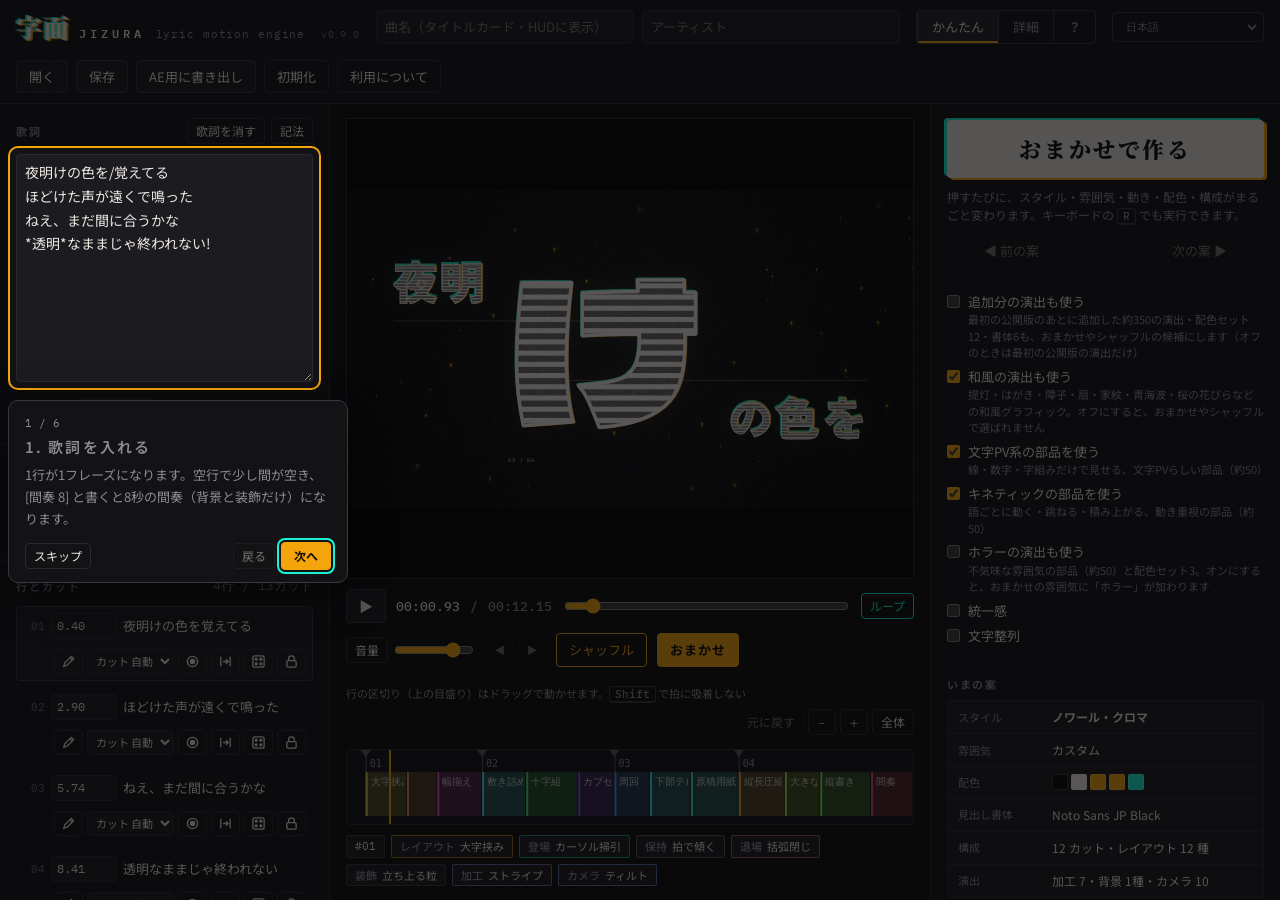
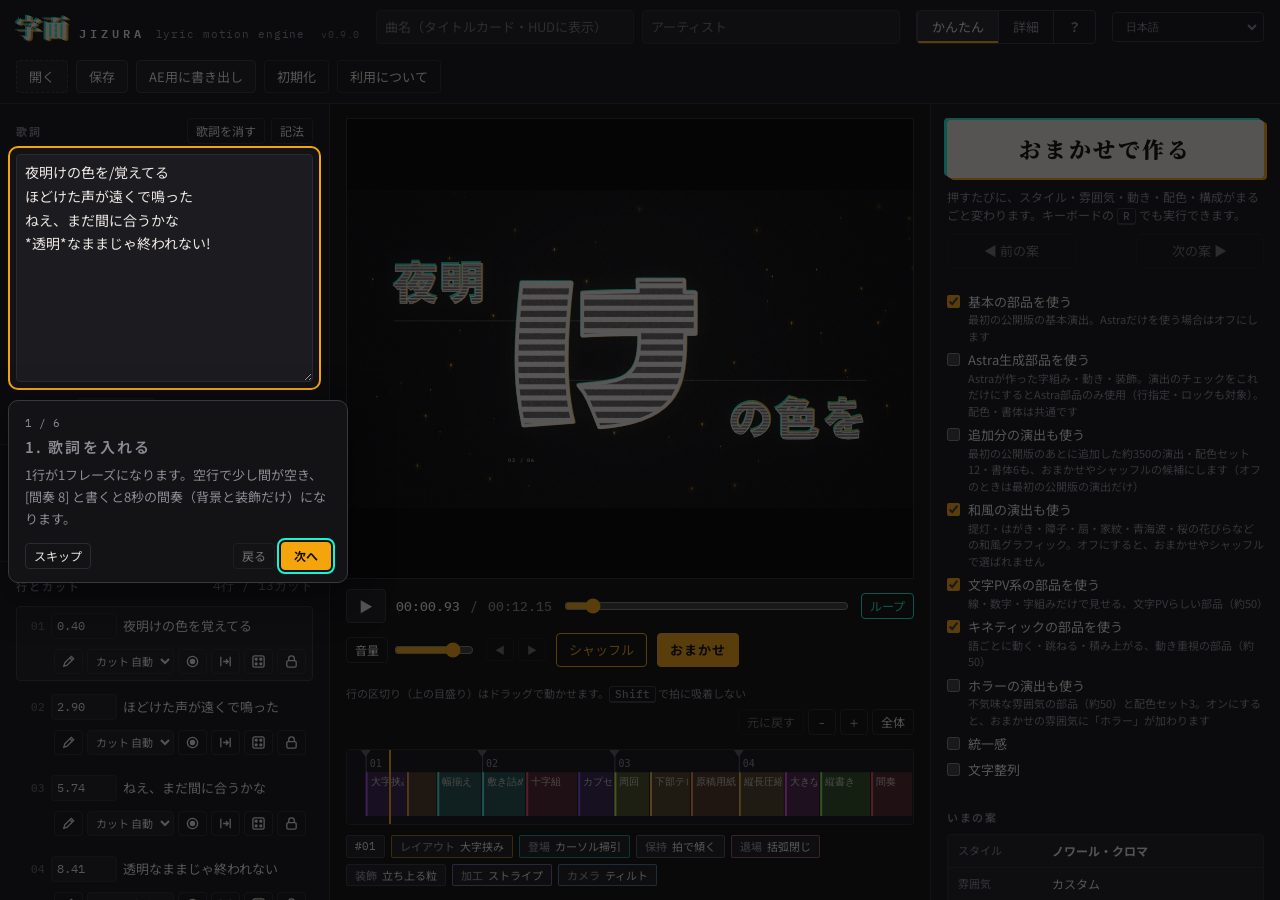
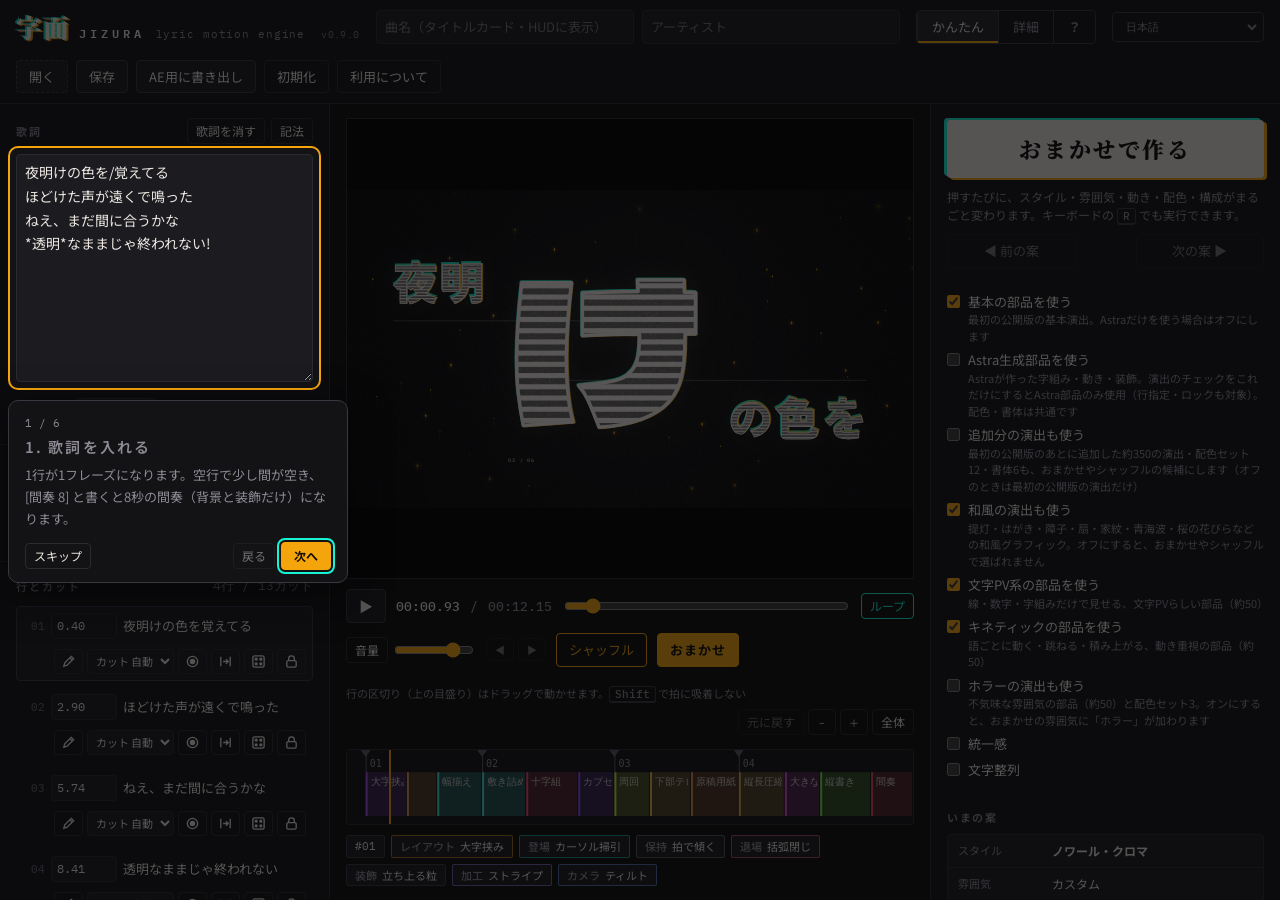
